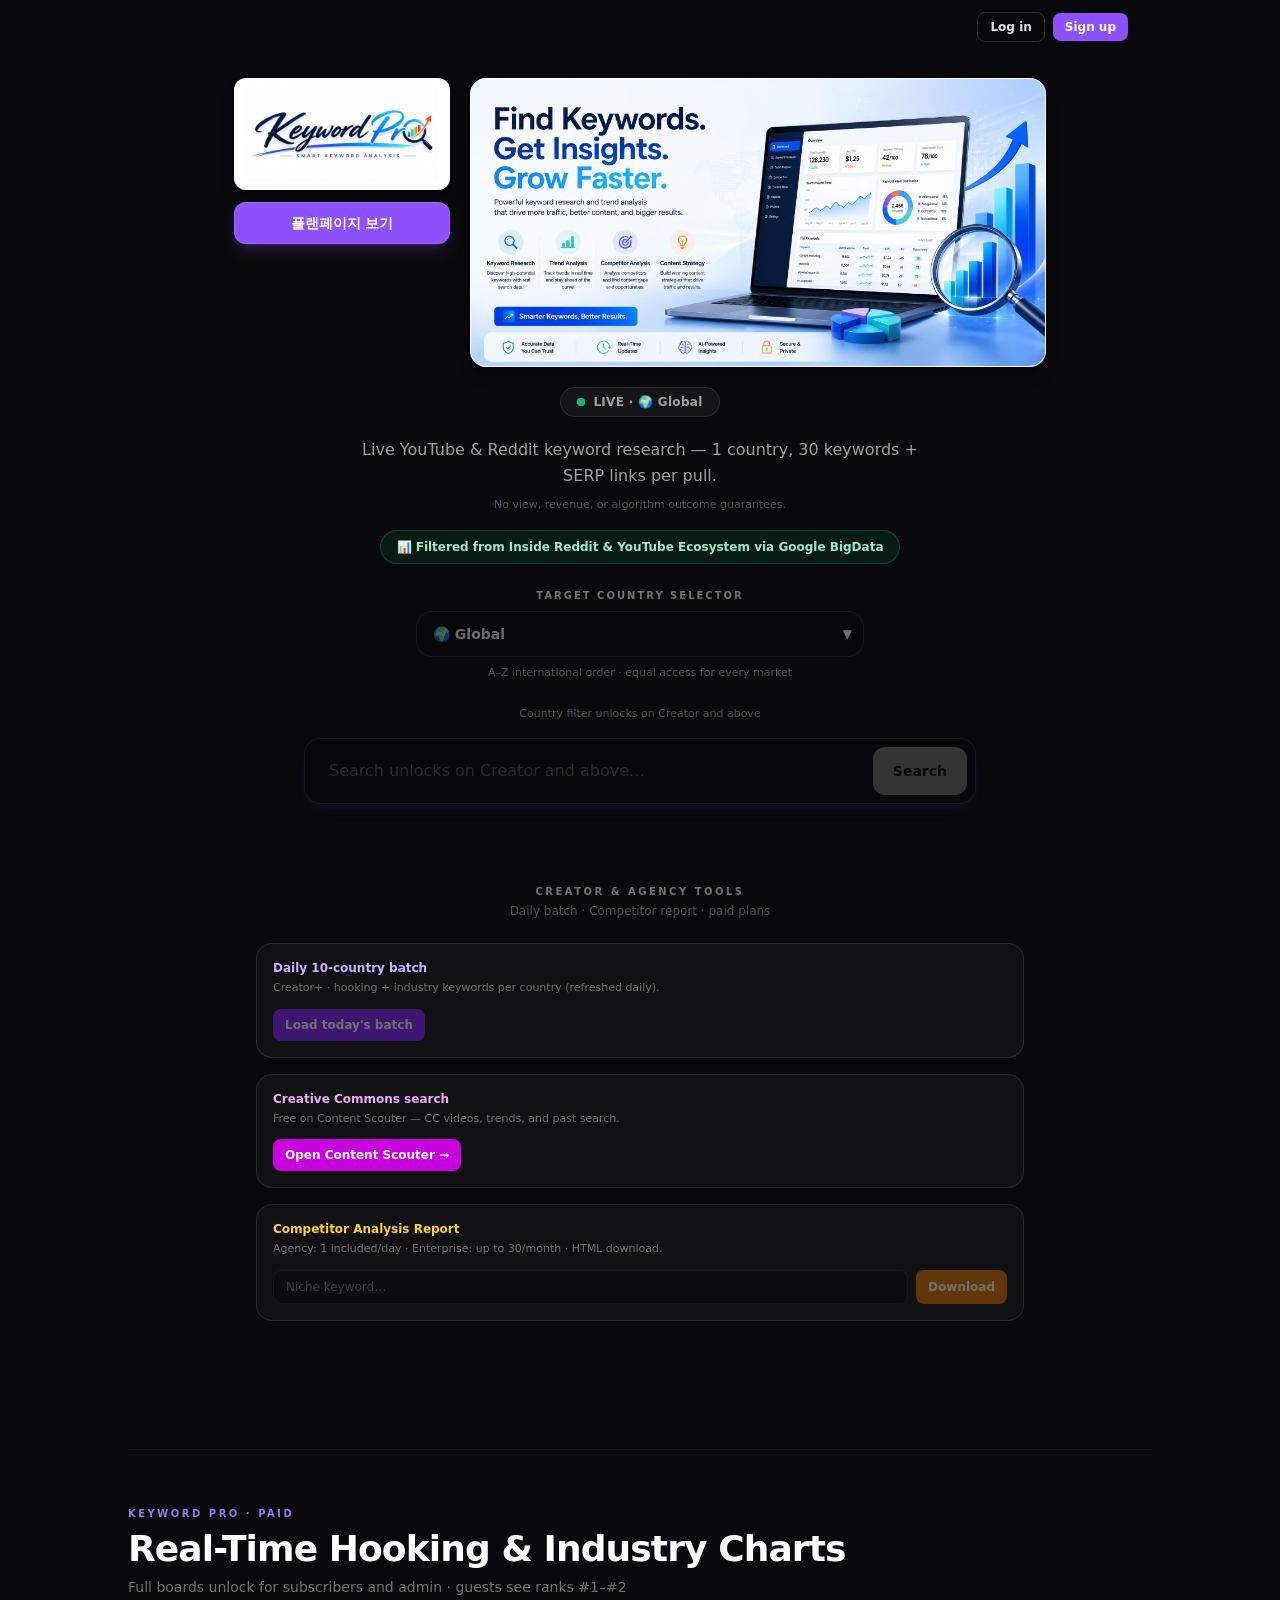
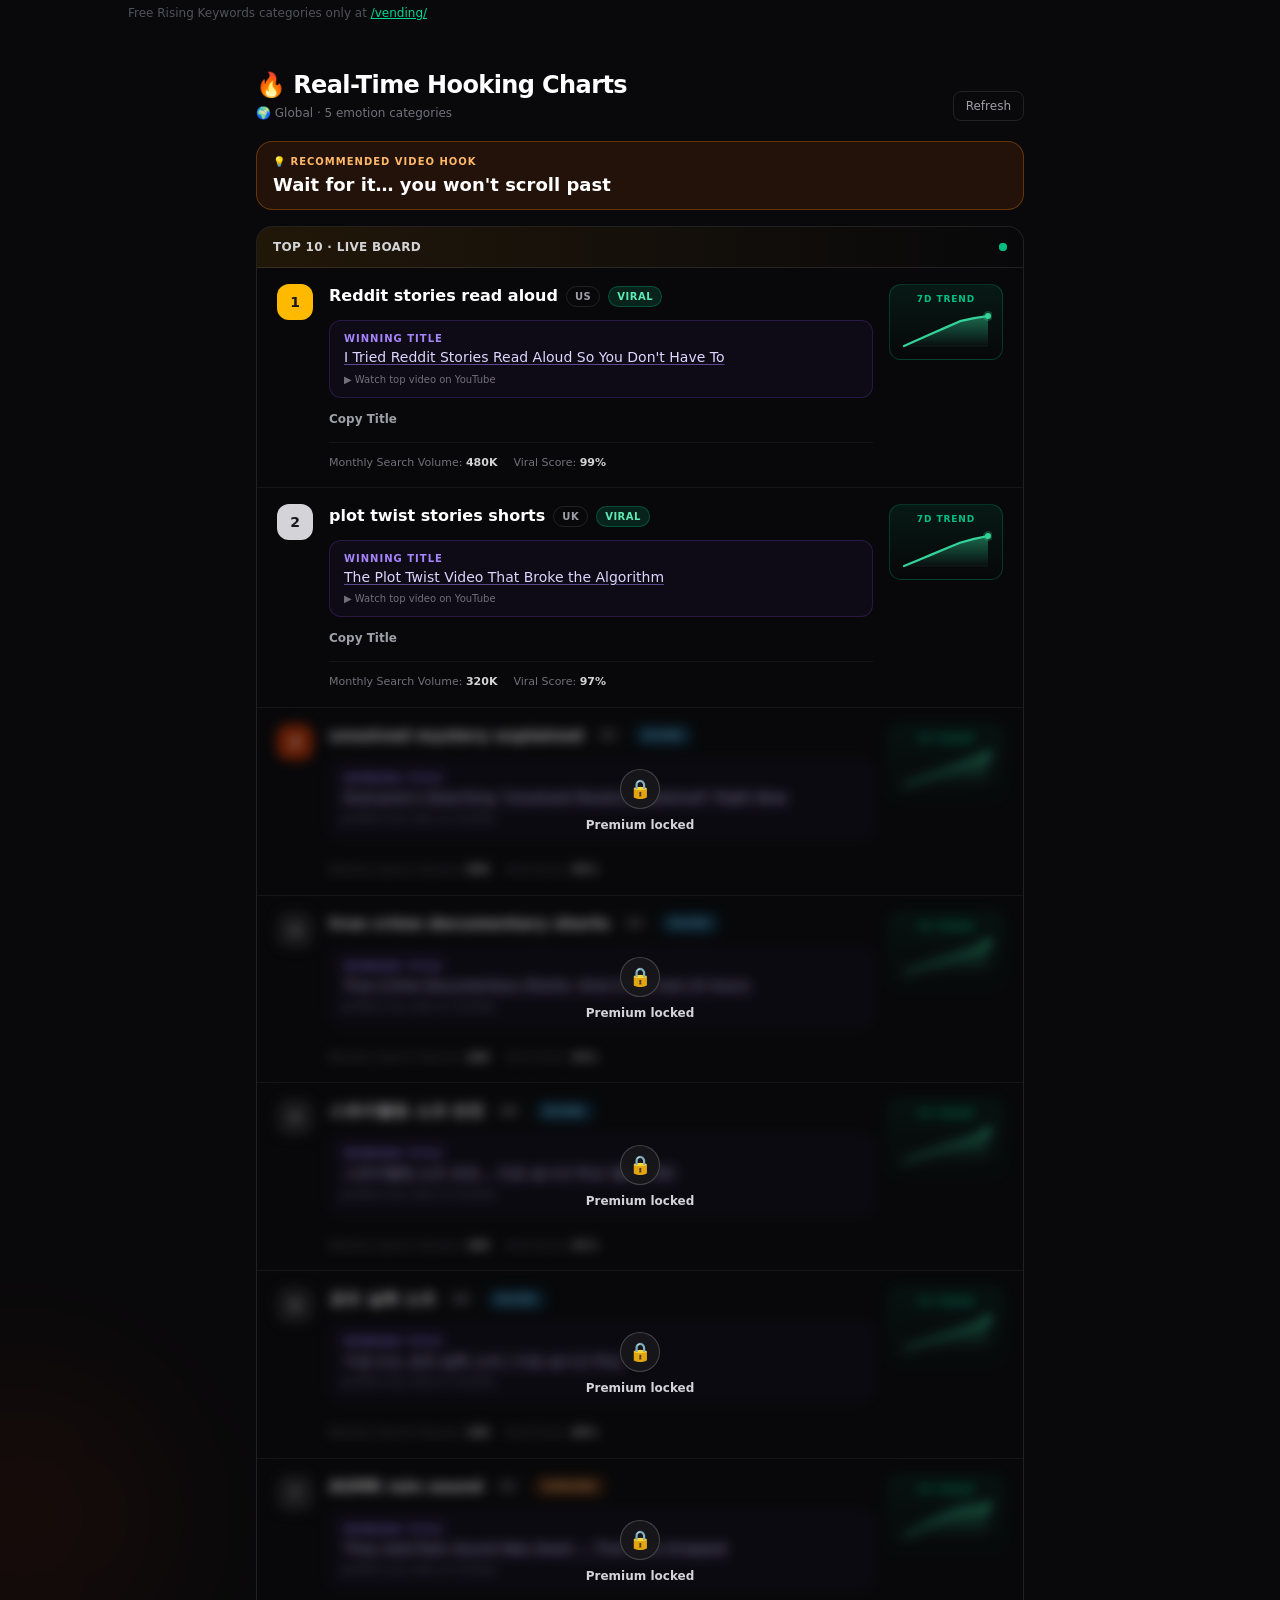
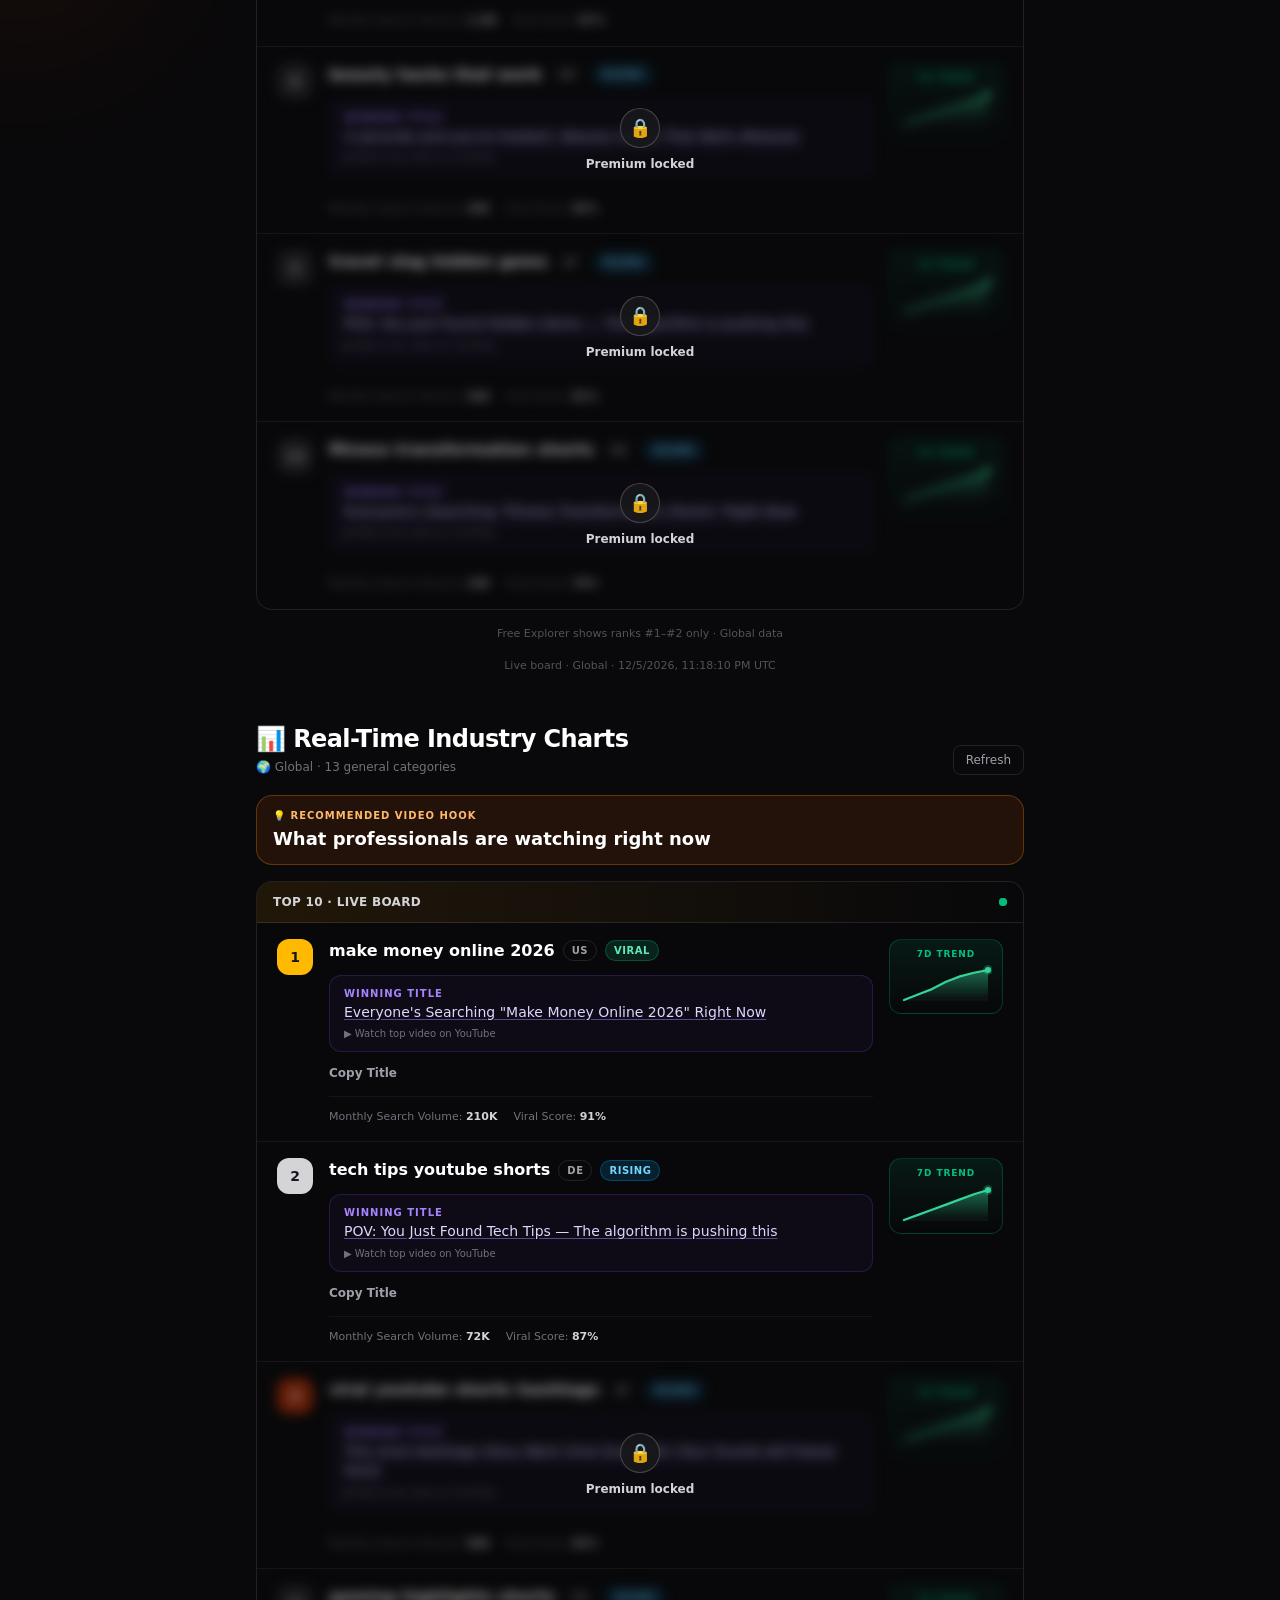
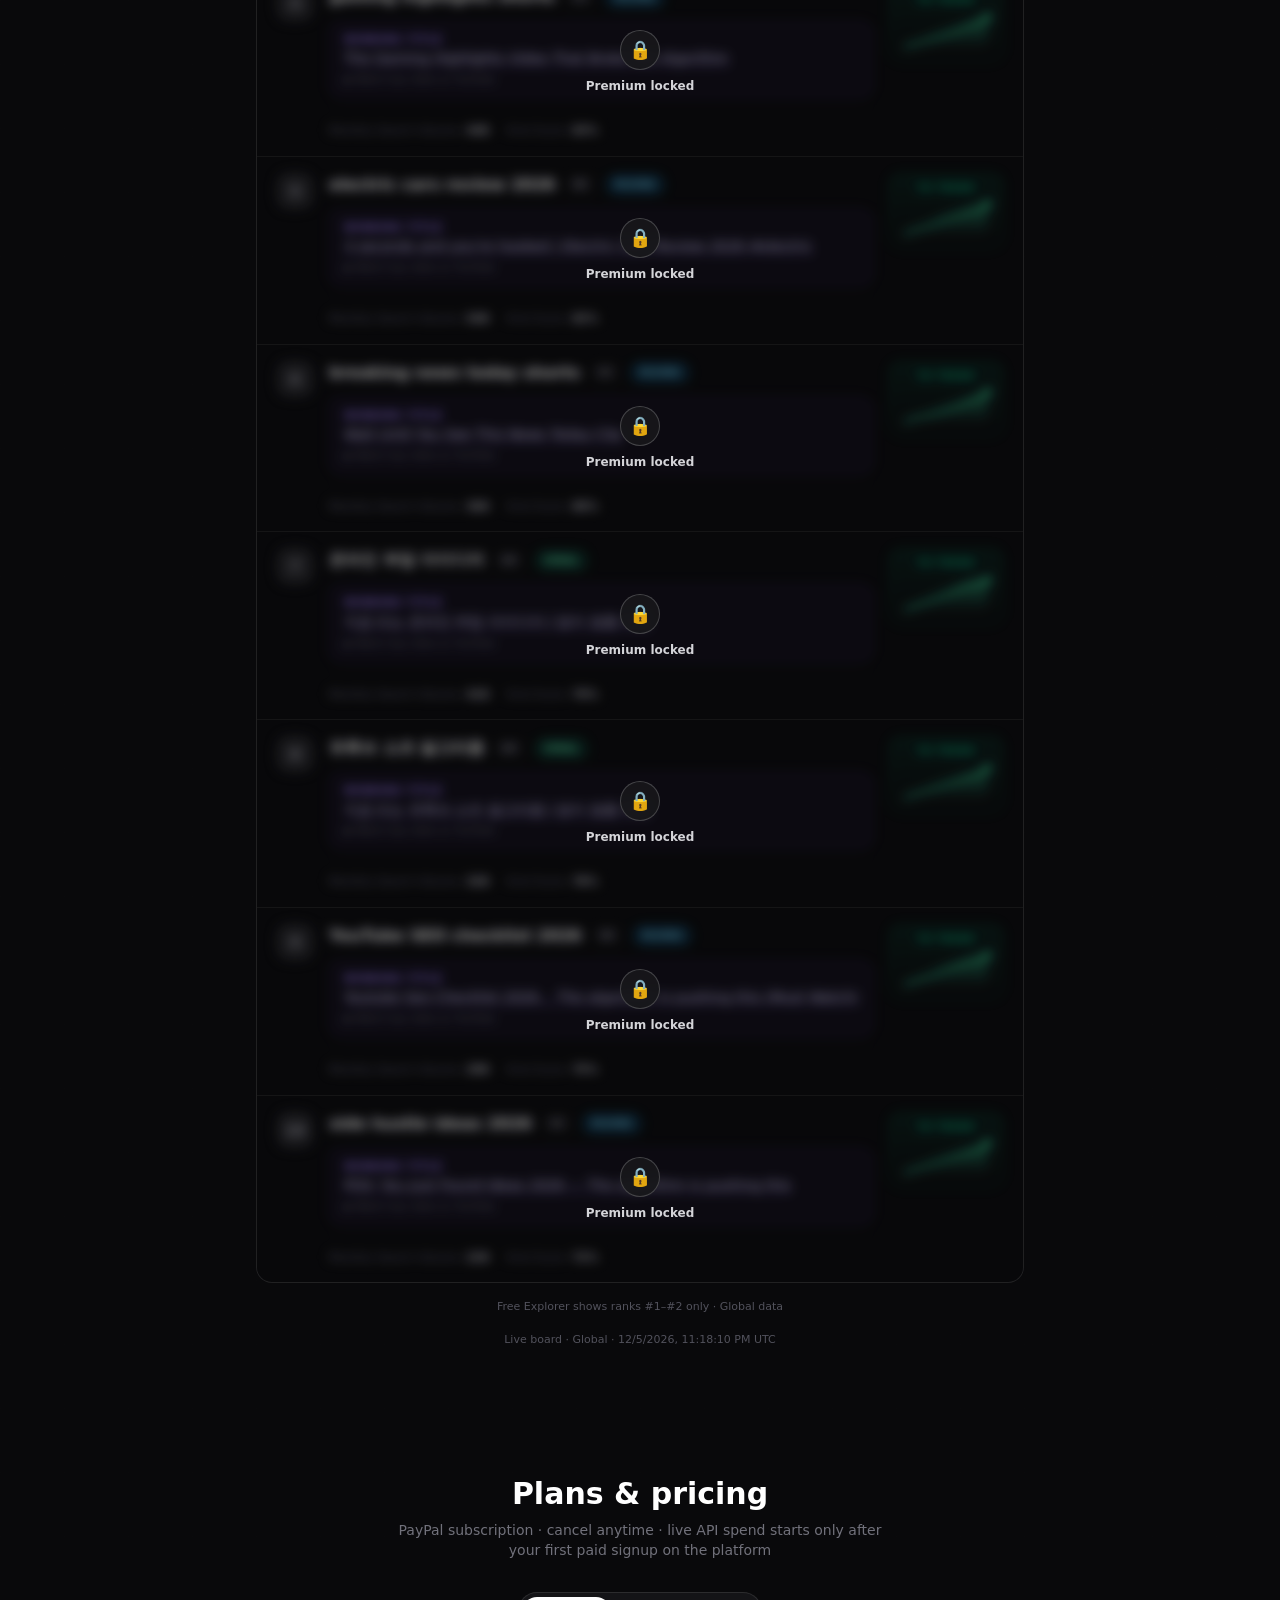
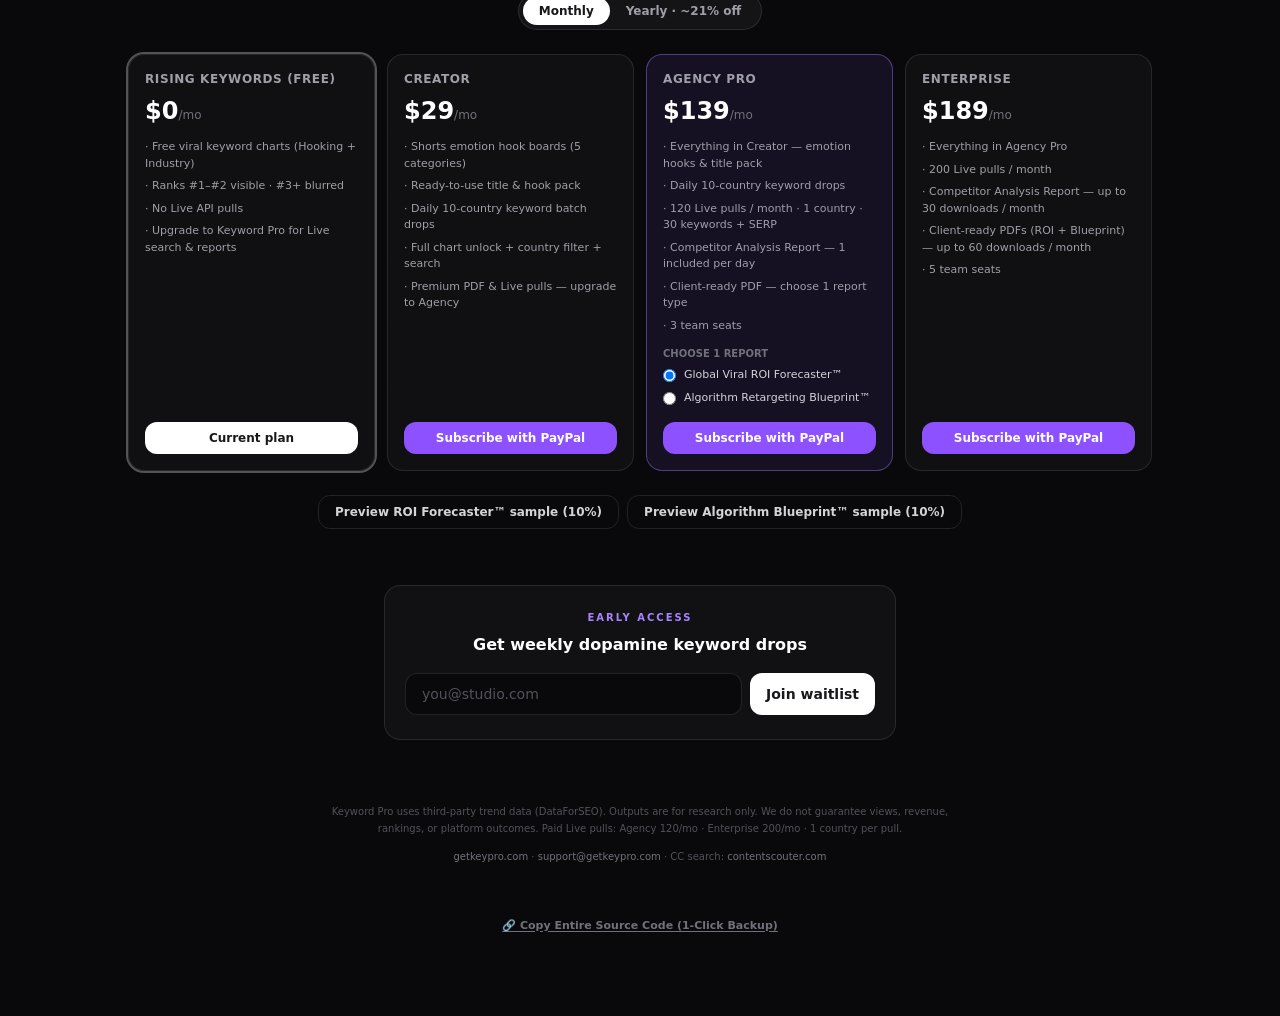
==== index.html @ 55e665b1 "Fix live deploy: logo+banner align and plans button (GitHub Pages is canonical)." ====
<!DOCTYPE html><!--7xa04oP6dF9EaiOJlrS0X--><html lang="en"><head><meta charSet="utf-8"/><meta name="viewport" content="width=device-width, initial-scale=1"/><link rel="preload" as="image" href="/keyword-pro-logo.png"/><link rel="preload" as="image" href="/keyword-pro-hero-banner.png"/><link rel="stylesheet" href="/nxt/static/css/93311a00134988da.css" data-precedence="next"/><link rel="preload" as="script" fetchPriority="low" href="/nxt/static/chunks/webpack-eb7f32b19ab9679c.js"/><script src="/nxt/static/chunks/4bd1b696-c023c6e3521b1417.js" async=""></script><script src="/nxt/static/chunks/255-2aa030c9ba2867e3.js" async=""></script><script src="/nxt/static/chunks/main-app-51fb928cd2727f00.js" async=""></script><script src="/nxt/static/chunks/619-ba102abea3e3d0e4.js" async=""></script><script src="/nxt/static/chunks/239-17c63ab2a4f7ef9b.js" async=""></script><script src="/nxt/static/chunks/376-978318a47fc25c90.js" async=""></script><script src="/nxt/static/chunks/324-a6ce577727e5167f.js" async=""></script><script src="/nxt/static/chunks/850-97735de41576a1cd.js" async=""></script><script src="/nxt/static/chunks/app/page-bfc099d249cae2fd.js" async=""></script><title>Keyword Pro | Live YouTube &amp; Reddit Keyword Research</title><meta name="description" content="Live keyword pulls with SERP links, trend charts, and research reports. No view or revenue guarantees — honest data for creators."/><meta property="og:title" content="Keyword Pro"/><meta property="og:description" content="Live keyword pulls with SERP links, trend charts, and research reports. No view or revenue guarantees — honest data for creators."/><meta property="og:url" content="https://getkeypro.com/"/><meta property="og:site_name" content="Keyword Pro"/><meta name="twitter:card" content="summary"/><meta name="twitter:title" content="Keyword Pro"/><meta name="twitter:description" content="Live keyword pulls with SERP links, trend charts, and research reports. No view or revenue guarantees — honest data for creators."/><script src="/nxt/static/chunks/polyfills-42372ed130431b0a.js" noModule=""></script></head><body class="antialiased"><div hidden=""><!--$--><!--/$--></div><div class="relative min-h-screen overflow-hidden bg-[#09090b] text-zinc-100"><div class="pointer-events-none absolute inset-0" aria-hidden="true"><div class="absolute top-[-20%] left-1/2 -translate-x-1/2 h-[600px] w-[800px] rounded-full bg-violet-600/10 blur-[120px]"></div><div class="absolute bottom-[-10%] right-[-10%] h-[400px] w-[400px] rounded-full bg-fuchsia-600/8 blur-[100px]"></div><div class="absolute top-[40%] left-[-10%] h-[300px] w-[300px] rounded-full bg-orange-600/6 blur-[80px]"></div><div class="absolute inset-0 opacity-[0.03]" style="background-image:linear-gradient(rgba(255,255,255,.1) 1px, transparent 1px), linear-gradient(90deg, rgba(255,255,255,.1) 1px, transparent 1px);background-size:64px 64px"></div></div><nav class="relative z-10 flex flex-wrap items-center justify-end px-6 py-3 max-w-5xl mx-auto gap-2"><button type="button" class="rounded-lg border border-white/15 px-3 py-1.5 text-xs font-semibold text-zinc-200 hover:bg-white/5">Log in</button><button type="button" class="rounded-lg bg-violet-500 px-3 py-1.5 text-xs font-bold text-white hover:bg-violet-400">Sign up</button></nav><main class="relative z-10 flex flex-col items-center px-5 pb-20 pt-4 sm:pt-6"><header class="text-center mb-8 sm:mb-10 w-full max-w-4xl"><div class="mx-auto mb-5 flex w-full flex-col items-center justify-center gap-4 sm:flex-row sm:items-start sm:gap-5"><div class="flex w-full max-w-[280px] flex-col items-center gap-3 sm:w-auto sm:shrink-0"><img alt="Keyword Pro" width="320" height="96" decoding="async" data-nimg="1" class="h-20 sm:h-24 md:h-28 w-auto rounded-xl bg-white px-3 py-2 object-contain shadow-lg shadow-black/30" style="color:transparent" src="/keyword-pro-logo.png"/><a class="inline-flex w-full items-center justify-center rounded-xl border border-violet-400/50 bg-violet-500 px-4 py-2.5 text-sm font-bold text-white shadow-lg shadow-violet-500/20 hover:bg-violet-400 transition-colors" href="/plans/">플랜페이지 보기</a></div><div class="min-w-0 w-full max-w-xl overflow-hidden rounded-2xl border border-white/10 bg-white shadow-lg shadow-black/30"><img alt="Find Keywords. Get Insights. Grow Faster." width="960" height="480" decoding="async" data-nimg="1" class="h-auto w-full object-contain" style="color:transparent" src="/keyword-pro-hero-banner.png"/></div></div><div class="inline-flex items-center gap-2 rounded-full border border-white/10 bg-white/5 px-4 py-1.5 mb-5"><span class="relative flex h-2 w-2"><span class="absolute inline-flex h-full w-full animate-ping rounded-full bg-emerald-400 opacity-75"></span><span class="relative inline-flex h-2 w-2 rounded-full bg-emerald-500"></span></span><span class="text-xs font-semibold tracking-wide text-zinc-400">LIVE · <!-- -->🌍 Global</span></div><p class="text-sm sm:text-base text-zinc-400 max-w-xl mx-auto leading-relaxed mb-2">Live YouTube &amp; Reddit keyword research — 1 country, 30 keywords + SERP links per pull.</p><p class="text-[11px] text-zinc-600 max-w-lg mx-auto mb-4">No view, revenue, or algorithm outcome guarantees.</p><div class="inline-flex max-w-2xl mx-auto items-center justify-center rounded-full border border-emerald-500/30 bg-emerald-500/10 px-4 py-2 mb-6"><p class="text-[11px] sm:text-xs font-semibold text-emerald-200/95 text-center leading-snug">📊 Filtered from Inside Reddit &amp; YouTube Ecosystem via Google BigData</p></div><div class="mb-6 w-full flex justify-center"><div class="w-full max-w-md mx-auto"><label for="target-country" class="block text-[10px] font-bold uppercase tracking-[0.2em] text-zinc-500 mb-2 text-center">Target Country Selector</label><div class="relative"><select id="target-country" disabled="" class="w-full appearance-none rounded-2xl border border-white/15 bg-zinc-950/90 px-4 py-3 pr-10 text-sm font-semibold text-white outline-none focus:border-violet-400/40 disabled:opacity-40 disabled:cursor-not-allowed"><option value="GLOBAL" selected="">🌍 Global</option><option value="AR">🇦🇷<!-- --> <!-- -->Argentina<!-- --> (<!-- -->AR<!-- -->)</option><option value="AU">🇦🇺<!-- --> <!-- -->Australia<!-- --> (<!-- -->AU<!-- -->)</option><option value="AT">🇦🇹<!-- --> <!-- -->Austria<!-- --> (<!-- -->AT<!-- -->)</option><option value="BH">🇧🇭<!-- --> <!-- -->Bahrain<!-- --> (<!-- -->BH<!-- -->)</option><option value="BD">🇧🇩<!-- --> <!-- -->Bangladesh<!-- --> (<!-- -->BD<!-- -->)</option><option value="BE">🇧🇪<!-- --> <!-- -->Belgium<!-- --> (<!-- -->BE<!-- -->)</option><option value="BR">🇧🇷<!-- --> <!-- -->Brazil<!-- --> (<!-- -->BR<!-- -->)</option><option value="BG">🇧🇬<!-- --> <!-- -->Bulgaria<!-- --> (<!-- -->BG<!-- -->)</option><option value="CA">🇨🇦<!-- --> <!-- -->Canada<!-- --> (<!-- -->CA<!-- -->)</option><option value="CL">🇨🇱<!-- --> <!-- -->Chile<!-- --> (<!-- -->CL<!-- -->)</option><option value="CN">🇨🇳<!-- --> <!-- -->China<!-- --> (<!-- -->CN<!-- -->)</option><option value="CO">🇨🇴<!-- --> <!-- -->Colombia<!-- --> (<!-- -->CO<!-- -->)</option><option value="HR">🇭🇷<!-- --> <!-- -->Croatia<!-- --> (<!-- -->HR<!-- -->)</option><option value="CZ">🇨🇿<!-- --> <!-- -->Czechia<!-- --> (<!-- -->CZ<!-- -->)</option><option value="DK">🇩🇰<!-- --> <!-- -->Denmark<!-- --> (<!-- -->DK<!-- -->)</option><option value="EC">🇪🇨<!-- --> <!-- -->Ecuador<!-- --> (<!-- -->EC<!-- -->)</option><option value="EG">🇪🇬<!-- --> <!-- -->Egypt<!-- --> (<!-- -->EG<!-- -->)</option><option value="FI">🇫🇮<!-- --> <!-- -->Finland<!-- --> (<!-- -->FI<!-- -->)</option><option value="FR">🇫🇷<!-- --> <!-- -->France<!-- --> (<!-- -->FR<!-- -->)</option><option value="DE">🇩🇪<!-- --> <!-- -->Germany<!-- --> (<!-- -->DE<!-- -->)</option><option value="GH">🇬🇭<!-- --> <!-- -->Ghana<!-- --> (<!-- -->GH<!-- -->)</option><option value="GR">🇬🇷<!-- --> <!-- -->Greece<!-- --> (<!-- -->GR<!-- -->)</option><option value="HK">🇭🇰<!-- --> <!-- -->Hong Kong<!-- --> (<!-- -->HK<!-- -->)</option><option value="HU">🇭🇺<!-- --> <!-- -->Hungary<!-- --> (<!-- -->HU<!-- -->)</option><option value="IN">🇮🇳<!-- --> <!-- -->India<!-- --> (<!-- -->IN<!-- -->)</option><option value="ID">🇮🇩<!-- --> <!-- -->Indonesia<!-- --> (<!-- -->ID<!-- -->)</option><option value="IE">🇮🇪<!-- --> <!-- -->Ireland<!-- --> (<!-- -->IE<!-- -->)</option><option value="IL">🇮🇱<!-- --> <!-- -->Israel<!-- --> (<!-- -->IL<!-- -->)</option><option value="IT">🇮🇹<!-- --> <!-- -->Italy<!-- --> (<!-- -->IT<!-- -->)</option><option value="JP">🇯🇵<!-- --> <!-- -->Japan<!-- --> (<!-- -->JP<!-- -->)</option><option value="JO">🇯🇴<!-- --> <!-- -->Jordan<!-- --> (<!-- -->JO<!-- -->)</option><option value="KZ">🇰🇿<!-- --> <!-- -->Kazakhstan<!-- --> (<!-- -->KZ<!-- -->)</option><option value="KE">🇰🇪<!-- --> <!-- -->Kenya<!-- --> (<!-- -->KE<!-- -->)</option><option value="KR">🇰🇷<!-- --> <!-- -->Korea<!-- --> (<!-- -->KR<!-- -->)</option><option value="KW">🇰🇼<!-- --> <!-- -->Kuwait<!-- --> (<!-- -->KW<!-- -->)</option><option value="MY">🇲🇾<!-- --> <!-- -->Malaysia<!-- --> (<!-- -->MY<!-- -->)</option><option value="MX">🇲🇽<!-- --> <!-- -->Mexico<!-- --> (<!-- -->MX<!-- -->)</option><option value="MA">🇲🇦<!-- --> <!-- -->Morocco<!-- --> (<!-- -->MA<!-- -->)</option><option value="NP">🇳🇵<!-- --> <!-- -->Nepal<!-- --> (<!-- -->NP<!-- -->)</option><option value="NL">🇳🇱<!-- --> <!-- -->Netherlands<!-- --> (<!-- -->NL<!-- -->)</option><option value="NZ">🇳🇿<!-- --> <!-- -->New Zealand<!-- --> (<!-- -->NZ<!-- -->)</option><option value="NG">🇳🇬<!-- --> <!-- -->Nigeria<!-- --> (<!-- -->NG<!-- -->)</option><option value="NO">🇳🇴<!-- --> <!-- -->Norway<!-- --> (<!-- -->NO<!-- -->)</option><option value="OM">🇴🇲<!-- --> <!-- -->Oman<!-- --> (<!-- -->OM<!-- -->)</option><option value="PK">🇵🇰<!-- --> <!-- -->Pakistan<!-- --> (<!-- -->PK<!-- -->)</option><option value="PE">🇵🇪<!-- --> <!-- -->Peru<!-- --> (<!-- -->PE<!-- -->)</option><option value="PH">🇵🇭<!-- --> <!-- -->Philippines<!-- --> (<!-- -->PH<!-- -->)</option><option value="PL">🇵🇱<!-- --> <!-- -->Poland<!-- --> (<!-- -->PL<!-- -->)</option><option value="PT">🇵🇹<!-- --> <!-- -->Portugal<!-- --> (<!-- -->PT<!-- -->)</option><option value="QA">🇶🇦<!-- --> <!-- -->Qatar<!-- --> (<!-- -->QA<!-- -->)</option><option value="RO">🇷🇴<!-- --> <!-- -->Romania<!-- --> (<!-- -->RO<!-- -->)</option><option value="RU">🇷🇺<!-- --> <!-- -->Russia<!-- --> (<!-- -->RU<!-- -->)</option><option value="SA">🇸🇦<!-- --> <!-- -->Saudi Arabia<!-- --> (<!-- -->SA<!-- -->)</option><option value="RS">🇷🇸<!-- --> <!-- -->Serbia<!-- --> (<!-- -->RS<!-- -->)</option><option value="SG">🇸🇬<!-- --> <!-- -->Singapore<!-- --> (<!-- -->SG<!-- -->)</option><option value="SK">🇸🇰<!-- --> <!-- -->Slovakia<!-- --> (<!-- -->SK<!-- -->)</option><option value="ZA">🇿🇦<!-- --> <!-- -->South Africa<!-- --> (<!-- -->ZA<!-- -->)</option><option value="ES">🇪🇸<!-- --> <!-- -->Spain<!-- --> (<!-- -->ES<!-- -->)</option><option value="LK">🇱🇰<!-- --> <!-- -->Sri Lanka<!-- --> (<!-- -->LK<!-- -->)</option><option value="SE">🇸🇪<!-- --> <!-- -->Sweden<!-- --> (<!-- -->SE<!-- -->)</option><option value="CH">🇨🇭<!-- --> <!-- -->Switzerland<!-- --> (<!-- -->CH<!-- -->)</option><option value="TW">🇹🇼<!-- --> <!-- -->Taiwan<!-- --> (<!-- -->TW<!-- -->)</option><option value="TH">🇹🇭<!-- --> <!-- -->Thailand<!-- --> (<!-- -->TH<!-- -->)</option><option value="TN">🇹🇳<!-- --> <!-- -->Tunisia<!-- --> (<!-- -->TN<!-- -->)</option><option value="TR">🇹🇷<!-- --> <!-- -->Turkey<!-- --> (<!-- -->TR<!-- -->)</option><option value="UA">🇺🇦<!-- --> <!-- -->Ukraine<!-- --> (<!-- -->UA<!-- -->)</option><option value="AE">🇦🇪<!-- --> <!-- -->United Arab Emirates<!-- --> (<!-- -->AE<!-- -->)</option><option value="UK">🇬🇧<!-- --> <!-- -->United Kingdom<!-- --> (<!-- -->UK<!-- -->)</option><option value="US">🇺🇸<!-- --> <!-- -->United States<!-- --> (<!-- -->US<!-- -->)</option><option value="UZ">🇺🇿<!-- --> <!-- -->Uzbekistan<!-- --> (<!-- -->UZ<!-- -->)</option><option value="VE">🇻🇪<!-- --> <!-- -->Venezuela<!-- --> (<!-- -->VE<!-- -->)</option><option value="VN">🇻🇳<!-- --> <!-- -->Vietnam<!-- --> (<!-- -->VN<!-- -->)</option></select><span class="pointer-events-none absolute right-3 top-1/2 -translate-y-1/2 text-zinc-500 text-xs" aria-hidden="true">▼</span></div><p class="mt-2 text-[11px] text-zinc-600 text-center">A–Z international order · equal access for every market</p></div></div><p class="text-[11px] text-zinc-600 mb-4">Country filter unlocks on Creator and above</p><form class="w-full max-w-2xl mx-auto"><div class="flex items-stretch gap-2 rounded-2xl border border-white/15 bg-zinc-950/80 p-2 shadow-lg shadow-violet-500/10 focus-within:border-violet-400/40 transition-colors opacity-45"><input type="search" placeholder="Search unlocks on Creator and above…" class="flex-1 min-w-0 rounded-xl bg-transparent px-4 py-3 text-sm sm:text-base text-white placeholder:text-zinc-600 outline-none" disabled="" value=""/><button type="submit" disabled="" class="shrink-0 rounded-xl bg-white px-5 py-3 text-sm font-black text-zinc-900 hover:bg-zinc-200 disabled:opacity-40 transition-colors">Search</button></div></form></header><section class="w-full max-w-3xl mx-auto mt-10 animate-fade-in"><div class="text-center mb-6"><p class="text-[10px] font-bold uppercase tracking-[0.25em] text-zinc-500 mb-1">Creator &amp; Agency tools</p><p class="text-xs text-zinc-600">Daily batch · Competitor report · paid plans</p></div><div class="grid gap-4 sm:grid-cols-1"><div class="rounded-2xl border border-white/10 bg-zinc-900/50 p-4"><p class="text-xs font-bold text-violet-300 mb-1">Daily 10-country batch</p><p class="text-[11px] text-zinc-500 mb-3">Creator+ · hooking + industry keywords per country (refreshed daily).</p><button type="button" disabled="" class="rounded-lg bg-violet-600 px-3 py-2 text-xs font-bold text-white disabled:opacity-40">Load today&#x27;s batch</button></div><div class="rounded-2xl border border-white/10 bg-zinc-900/50 p-4"><p class="text-xs font-bold text-fuchsia-300 mb-1">Creative Commons search</p><p class="text-[11px] text-zinc-500 mb-3">Free on Content Scouter — CC videos, trends, and past search.</p><a href="https://contentscouter.com" target="_blank" rel="noopener noreferrer" class="inline-flex rounded-lg bg-fuchsia-600 px-3 py-2 text-xs font-bold text-white hover:bg-fuchsia-500 transition-colors">Open Content Scouter →</a></div><div class="rounded-2xl border border-white/10 bg-zinc-900/50 p-4"><p class="text-xs font-bold text-amber-300 mb-1">Competitor Analysis Report</p><p class="text-[11px] text-zinc-500 mb-3">Agency: 1 included/day · Enterprise: up to 30/month · HTML download.</p><div class="flex gap-2"><input type="text" placeholder="Niche keyword…" disabled="" class="flex-1 rounded-lg border border-white/10 bg-zinc-950/80 px-3 py-2 text-xs text-white outline-none disabled:opacity-40" value=""/><button type="button" disabled="" class="rounded-lg bg-amber-600 px-3 py-2 text-xs font-bold text-white disabled:opacity-40">Download</button></div></div></div></section><section class="w-full max-w-5xl mx-auto mt-24 sm:mt-32 pt-10 sm:pt-14 border-t border-white/5 space-y-12 animate-fade-in"><header class="text-left"><p class="text-[10px] font-bold uppercase tracking-[0.25em] text-violet-400/90 mb-2">Keyword Pro · Paid</p><h2 class="text-2xl sm:text-3xl lg:text-4xl font-black tracking-tight text-white">Real-Time Hooking &amp; Industry Charts</h2><p class="mt-2 text-sm text-zinc-500 max-w-xl">Full boards unlock for subscribers and admin · guests see ranks #1–#2</p><p class="mt-2 text-xs text-zinc-600">Free Rising Keywords categories only at<!-- --> <a class="text-emerald-400 underline" href="/vending/">/vending/</a></p></header><section class="w-full max-w-3xl mx-auto animate-fade-in"><div class="flex items-end justify-between gap-4 mb-5"><div><h2 class="text-xl sm:text-2xl font-black text-white tracking-tight">🔥 Real-Time Hooking Charts</h2><p class="text-xs text-zinc-500 mt-1">🌍 Global · 5 emotion categories</p></div><button type="button" class="shrink-0 text-xs text-zinc-400 hover:text-white px-3 py-1.5 rounded-lg border border-white/10 hover:border-white/20 disabled:opacity-40 transition-colors">Refresh</button></div><div class="rounded-2xl bg-orange-500/10 border border-orange-400/30 px-4 py-3 mb-4"><p class="text-[10px] font-bold uppercase tracking-widest text-orange-300 mb-1">💡 Recommended Video Hook</p><p class="text-base sm:text-lg font-bold text-white leading-snug">Wait for it… you won&#x27;t scroll past</p></div><div class="rounded-2xl border border-white/10 bg-zinc-950/60 overflow-hidden"><div class="px-4 py-3 border-b border-white/10 flex items-center justify-between bg-gradient-to-r from-amber-500/10 to-transparent"><p class="text-xs font-bold text-zinc-300 tracking-wide">TOP <!-- -->10<!-- --> · LIVE BOARD</p><span class="relative flex h-2 w-2"><span class="absolute inline-flex h-full w-full animate-ping rounded-full bg-emerald-400 opacity-75"></span><span class="relative inline-flex h-2 w-2 rounded-full bg-emerald-500"></span></span></div><div class="divide-y divide-white/5"><article class="relative px-4 sm:px-5 py-4 hover:bg-white/[0.03] transition-colors overflow-hidden"><div class="flex items-start gap-3 sm:gap-4 transition-[filter] "><span class="flex h-9 w-9 shrink-0 items-center justify-center rounded-xl text-sm font-black bg-amber-400 text-zinc-900">1</span><div class="flex-1 min-w-0"><div class="flex flex-wrap items-center gap-2 mb-3"><h3 class="font-bold text-white text-sm sm:text-base">Reddit stories read aloud</h3><span class="text-[10px] font-bold uppercase tracking-wider px-2 py-0.5 rounded-full border border-white/10 text-zinc-400">US</span><span class="text-[10px] font-bold uppercase tracking-wider px-2 py-0.5 rounded-full border bg-emerald-500/15 text-emerald-300 border-emerald-500/30">Viral</span></div><div class="rounded-xl bg-violet-500/5 border border-violet-500/20 px-3.5 py-2.5 mb-2"><p class="text-[10px] font-bold uppercase tracking-widest text-violet-400 mb-0.5">Winning Title</p><a href="https://www.youtube.com/results?search_query=Reddit%20stories%20read%20aloud" target="_blank" rel="noopener noreferrer" class="text-sm font-medium text-violet-200 hover:text-white underline underline-offset-2 decoration-violet-400/50 leading-snug block">I Tried Reddit Stories Read Aloud So You Don&#x27;t Have To</a><p class="mt-1 text-[10px] text-zinc-500">▶ Watch top video on YouTube</p></div><button type="button" class="text-xs font-semibold text-zinc-400 hover:text-violet-300 transition-colors">Copy Title</button><div class="mt-3 flex flex-wrap items-center gap-x-4 gap-y-1 border-t border-white/5 pt-3 text-[11px] text-zinc-500"><span>Monthly Search Volume:<!-- --> <span class="font-semibold text-zinc-300">480K</span></span><span>Viral Score:<!-- --> <span class="font-semibold text-zinc-300">99<!-- -->%</span></span></div></div><div class="shrink-0 rounded-xl border border-emerald-500/25 bg-gradient-to-b from-emerald-500/10 to-transparent px-2.5 py-2 " title="7d trend"><p class="text-[9px] font-bold uppercase tracking-widest text-emerald-400/90 mb-1 text-center">7d trend</p><svg width="92" height="40" viewBox="0 0 92 40" class="block mx-auto" aria-hidden="true"><defs><linearGradient id="_R_q6a8ravb_" x1="0" y1="0" x2="0" y2="1"><stop offset="0%" stop-color="#34d399" stop-opacity="0.45"></stop><stop offset="100%" stop-color="#34d399" stop-opacity="0.02"></stop></linearGradient></defs><line x1="4" y1="35" x2="88" y2="35" stroke="rgba(255,255,255,0.06)" stroke-width="1"></line><path d="M4.00 35.00 L18.00 28.79 L32.00 22.59 L46.00 16.38 L60.00 10.17 L74.00 7.07 L88.00 5.00 L88.00 35.00 L4.00 35.00 Z" fill="url(#_R_q6a8ravb_)"></path><path d="M4.00 35.00 L18.00 28.79 L32.00 22.59 L46.00 16.38 L60.00 10.17 L74.00 7.07 L88.00 5.00" fill="none" stroke="#34d399" stroke-width="2.25" stroke-linecap="round" stroke-linejoin="round"></path><circle cx="88" cy="5" r="3" fill="#34d399"></circle><circle cx="88" cy="5" r="5" fill="#34d399" fill-opacity="0.25"></circle></svg></div></div></article><article class="relative px-4 sm:px-5 py-4 hover:bg-white/[0.03] transition-colors overflow-hidden"><div class="flex items-start gap-3 sm:gap-4 transition-[filter] "><span class="flex h-9 w-9 shrink-0 items-center justify-center rounded-xl text-sm font-black bg-zinc-300 text-zinc-900">2</span><div class="flex-1 min-w-0"><div class="flex flex-wrap items-center gap-2 mb-3"><h3 class="font-bold text-white text-sm sm:text-base">plot twist stories shorts</h3><span class="text-[10px] font-bold uppercase tracking-wider px-2 py-0.5 rounded-full border border-white/10 text-zinc-400">UK</span><span class="text-[10px] font-bold uppercase tracking-wider px-2 py-0.5 rounded-full border bg-emerald-500/15 text-emerald-300 border-emerald-500/30">Viral</span></div><div class="rounded-xl bg-violet-500/5 border border-violet-500/20 px-3.5 py-2.5 mb-2"><p class="text-[10px] font-bold uppercase tracking-widest text-violet-400 mb-0.5">Winning Title</p><a href="https://www.youtube.com/results?search_query=plot%20twist%20stories%20shorts" target="_blank" rel="noopener noreferrer" class="text-sm font-medium text-violet-200 hover:text-white underline underline-offset-2 decoration-violet-400/50 leading-snug block">The Plot Twist Video That Broke the Algorithm</a><p class="mt-1 text-[10px] text-zinc-500">▶ Watch top video on YouTube</p></div><button type="button" class="text-xs font-semibold text-zinc-400 hover:text-violet-300 transition-colors">Copy Title</button><div class="mt-3 flex flex-wrap items-center gap-x-4 gap-y-1 border-t border-white/5 pt-3 text-[11px] text-zinc-500"><span>Monthly Search Volume:<!-- --> <span class="font-semibold text-zinc-300">320K</span></span><span>Viral Score:<!-- --> <span class="font-semibold text-zinc-300">97<!-- -->%</span></span></div></div><div class="shrink-0 rounded-xl border border-emerald-500/25 bg-gradient-to-b from-emerald-500/10 to-transparent px-2.5 py-2 " title="7d trend"><p class="text-[9px] font-bold uppercase tracking-widest text-emerald-400/90 mb-1 text-center">7d trend</p><svg width="92" height="40" viewBox="0 0 92 40" class="block mx-auto" aria-hidden="true"><defs><linearGradient id="_R_qaa8ravb_" x1="0" y1="0" x2="0" y2="1"><stop offset="0%" stop-color="#34d399" stop-opacity="0.45"></stop><stop offset="100%" stop-color="#34d399" stop-opacity="0.02"></stop></linearGradient></defs><line x1="4" y1="35" x2="88" y2="35" stroke="rgba(255,255,255,0.06)" stroke-width="1"></line><path d="M4.00 35.00 L18.00 29.19 L32.00 23.39 L46.00 17.58 L60.00 11.77 L74.00 7.90 L88.00 5.00 L88.00 35.00 L4.00 35.00 Z" fill="url(#_R_qaa8ravb_)"></path><path d="M4.00 35.00 L18.00 29.19 L32.00 23.39 L46.00 17.58 L60.00 11.77 L74.00 7.90 L88.00 5.00" fill="none" stroke="#34d399" stroke-width="2.25" stroke-linecap="round" stroke-linejoin="round"></path><circle cx="88" cy="5" r="3" fill="#34d399"></circle><circle cx="88" cy="5" r="5" fill="#34d399" fill-opacity="0.25"></circle></svg></div></div></article><article class="relative px-4 sm:px-5 py-4 hover:bg-white/[0.03] transition-colors overflow-hidden"><div class="flex items-start gap-3 sm:gap-4 transition-[filter] blur-[6px] select-none pointer-events-none"><span class="flex h-9 w-9 shrink-0 items-center justify-center rounded-xl text-sm font-black bg-orange-700/80 text-white">3</span><div class="flex-1 min-w-0"><div class="flex flex-wrap items-center gap-2 mb-3"><h3 class="font-bold text-white text-sm sm:text-base">unsolved mystery explained</h3><span class="text-[10px] font-bold uppercase tracking-wider px-2 py-0.5 rounded-full border border-white/10 text-zinc-400">US</span><span class="text-[10px] font-bold uppercase tracking-wider px-2 py-0.5 rounded-full border bg-sky-500/15 text-sky-300 border-sky-500/30">Rising</span></div><div class="rounded-xl bg-violet-500/5 border border-violet-500/20 px-3.5 py-2.5 mb-2"><p class="text-[10px] font-bold uppercase tracking-widest text-violet-400 mb-0.5">Winning Title</p><a href="https://www.youtube.com/results?search_query=unsolved%20mystery%20explained" target="_blank" rel="noopener noreferrer" class="text-sm font-medium text-violet-200 hover:text-white underline underline-offset-2 decoration-violet-400/50 leading-snug block">Everyone&#x27;s Searching &quot;Unsolved Mystery Explained&quot; Right Now</a><p class="mt-1 text-[10px] text-zinc-500">▶ Watch top video on YouTube</p></div><div class="mt-3 flex flex-wrap items-center gap-x-4 gap-y-1 border-t border-white/5 pt-3 text-[11px] text-zinc-500"><span>Monthly Search Volume:<!-- --> <span class="font-semibold text-zinc-300">95K</span></span><span>Viral Score:<!-- --> <span class="font-semibold text-zinc-300">95<!-- -->%</span></span></div></div><div class="shrink-0 rounded-xl border border-emerald-500/25 bg-gradient-to-b from-emerald-500/10 to-transparent px-2.5 py-2 " title="7d trend"><p class="text-[9px] font-bold uppercase tracking-widest text-emerald-400/90 mb-1 text-center">7d trend</p><svg width="92" height="40" viewBox="0 0 92 40" class="block mx-auto" aria-hidden="true"><defs><linearGradient id="_R_qea8ravb_" x1="0" y1="0" x2="0" y2="1"><stop offset="0%" stop-color="#34d399" stop-opacity="0.45"></stop><stop offset="100%" stop-color="#34d399" stop-opacity="0.02"></stop></linearGradient></defs><line x1="4" y1="35" x2="88" y2="35" stroke="rgba(255,255,255,0.06)" stroke-width="1"></line><path d="M4.00 35.00 L18.00 30.59 L32.00 25.29 L46.00 20.00 L60.00 14.71 L74.00 9.41 L88.00 5.00 L88.00 35.00 L4.00 35.00 Z" fill="url(#_R_qea8ravb_)"></path><path d="M4.00 35.00 L18.00 30.59 L32.00 25.29 L46.00 20.00 L60.00 14.71 L74.00 9.41 L88.00 5.00" fill="none" stroke="#34d399" stroke-width="2.25" stroke-linecap="round" stroke-linejoin="round"></path><circle cx="88" cy="5" r="3" fill="#34d399"></circle><circle cx="88" cy="5" r="5" fill="#34d399" fill-opacity="0.25"></circle></svg></div></div><div class="absolute inset-0 flex flex-col items-center justify-center bg-zinc-950/40"><span class="flex h-10 w-10 items-center justify-center rounded-full border border-white/20 bg-zinc-900/90 text-lg" aria-hidden="true">🔒</span><p class="mt-2 text-xs font-semibold text-zinc-300">Premium locked</p></div></article><article class="relative px-4 sm:px-5 py-4 hover:bg-white/[0.03] transition-colors overflow-hidden"><div class="flex items-start gap-3 sm:gap-4 transition-[filter] blur-[6px] select-none pointer-events-none"><span class="flex h-9 w-9 shrink-0 items-center justify-center rounded-xl text-sm font-black bg-zinc-800 text-zinc-400">4</span><div class="flex-1 min-w-0"><div class="flex flex-wrap items-center gap-2 mb-3"><h3 class="font-bold text-white text-sm sm:text-base">true crime documentary shorts</h3><span class="text-[10px] font-bold uppercase tracking-wider px-2 py-0.5 rounded-full border border-white/10 text-zinc-400">US</span><span class="text-[10px] font-bold uppercase tracking-wider px-2 py-0.5 rounded-full border bg-sky-500/15 text-sky-300 border-sky-500/30">Rising</span></div><div class="rounded-xl bg-violet-500/5 border border-violet-500/20 px-3.5 py-2.5 mb-2"><p class="text-[10px] font-bold uppercase tracking-widest text-violet-400 mb-0.5">Winning Title</p><a href="https://www.youtube.com/results?search_query=true%20crime%20documentary%20shorts" target="_blank" rel="noopener noreferrer" class="text-sm font-medium text-violet-200 hover:text-white underline underline-offset-2 decoration-violet-400/50 leading-snug block">True Crime Documentary Shorts: Viral in the last 24 hours</a><p class="mt-1 text-[10px] text-zinc-500">▶ Watch top video on YouTube</p></div><div class="mt-3 flex flex-wrap items-center gap-x-4 gap-y-1 border-t border-white/5 pt-3 text-[11px] text-zinc-500"><span>Monthly Search Volume:<!-- --> <span class="font-semibold text-zinc-300">28K</span></span><span>Viral Score:<!-- --> <span class="font-semibold text-zinc-300">93<!-- -->%</span></span></div></div><div class="shrink-0 rounded-xl border border-emerald-500/25 bg-gradient-to-b from-emerald-500/10 to-transparent px-2.5 py-2 " title="7d trend"><p class="text-[9px] font-bold uppercase tracking-widest text-emerald-400/90 mb-1 text-center">7d trend</p><svg width="92" height="40" viewBox="0 0 92 40" class="block mx-auto" aria-hidden="true"><defs><linearGradient id="_R_qia8ravb_" x1="0" y1="0" x2="0" y2="1"><stop offset="0%" stop-color="#34d399" stop-opacity="0.45"></stop><stop offset="100%" stop-color="#34d399" stop-opacity="0.02"></stop></linearGradient></defs><line x1="4" y1="35" x2="88" y2="35" stroke="rgba(255,255,255,0.06)" stroke-width="1"></line><path d="M4.00 35.00 L18.00 30.26 L32.00 25.53 L46.00 20.79 L60.00 16.05 L74.00 11.32 L88.00 5.00 L88.00 35.00 L4.00 35.00 Z" fill="url(#_R_qia8ravb_)"></path><path d="M4.00 35.00 L18.00 30.26 L32.00 25.53 L46.00 20.79 L60.00 16.05 L74.00 11.32 L88.00 5.00" fill="none" stroke="#34d399" stroke-width="2.25" stroke-linecap="round" stroke-linejoin="round"></path><circle cx="88" cy="5" r="3" fill="#34d399"></circle><circle cx="88" cy="5" r="5" fill="#34d399" fill-opacity="0.25"></circle></svg></div></div><div class="absolute inset-0 flex flex-col items-center justify-center bg-zinc-950/40"><span class="flex h-10 w-10 items-center justify-center rounded-full border border-white/20 bg-zinc-900/90 text-lg" aria-hidden="true">🔒</span><p class="mt-2 text-xs font-semibold text-zinc-300">Premium locked</p></div></article><article class="relative px-4 sm:px-5 py-4 hover:bg-white/[0.03] transition-colors overflow-hidden"><div class="flex items-start gap-3 sm:gap-4 transition-[filter] blur-[6px] select-none pointer-events-none"><span class="flex h-9 w-9 shrink-0 items-center justify-center rounded-xl text-sm font-black bg-zinc-800 text-zinc-400">5</span><div class="flex-1 min-w-0"><div class="flex flex-wrap items-center gap-2 mb-3"><h3 class="font-bold text-white text-sm sm:text-base">스토리텔링 쇼츠 반전</h3><span class="text-[10px] font-bold uppercase tracking-wider px-2 py-0.5 rounded-full border border-white/10 text-zinc-400">KR</span><span class="text-[10px] font-bold uppercase tracking-wider px-2 py-0.5 rounded-full border bg-sky-500/15 text-sky-300 border-sky-500/30">Rising</span></div><div class="rounded-xl bg-violet-500/5 border border-violet-500/20 px-3.5 py-2.5 mb-2"><p class="text-[10px] font-bold uppercase tracking-widest text-violet-400 mb-0.5">Winning Title</p><a href="https://www.youtube.com/results?search_query=%EC%8A%A4%ED%86%A0%EB%A6%AC%ED%85%94%EB%A7%81%20%EC%87%BC%EC%B8%A0%20%EB%B0%98%EC%A0%84" target="_blank" rel="noopener noreferrer" class="text-sm font-medium text-violet-200 hover:text-white underline underline-offset-2 decoration-violet-400/50 leading-snug block">스토리텔링 쇼츠 반전… 지금 실시간 떡상 (필수시청)</a><p class="mt-1 text-[10px] text-zinc-500">▶ Watch top video on YouTube</p></div><div class="mt-3 flex flex-wrap items-center gap-x-4 gap-y-1 border-t border-white/5 pt-3 text-[11px] text-zinc-500"><span>Monthly Search Volume:<!-- --> <span class="font-semibold text-zinc-300">18K</span></span><span>Viral Score:<!-- --> <span class="font-semibold text-zinc-300">91<!-- -->%</span></span></div></div><div class="shrink-0 rounded-xl border border-emerald-500/25 bg-gradient-to-b from-emerald-500/10 to-transparent px-2.5 py-2 " title="7d trend"><p class="text-[9px] font-bold uppercase tracking-widest text-emerald-400/90 mb-1 text-center">7d trend</p><svg width="92" height="40" viewBox="0 0 92 40" class="block mx-auto" aria-hidden="true"><defs><linearGradient id="_R_qma8ravb_" x1="0" y1="0" x2="0" y2="1"><stop offset="0%" stop-color="#34d399" stop-opacity="0.45"></stop><stop offset="100%" stop-color="#34d399" stop-opacity="0.02"></stop></linearGradient></defs><line x1="4" y1="35" x2="88" y2="35" stroke="rgba(255,255,255,0.06)" stroke-width="1"></line><path d="M4.00 35.00 L18.00 30.26 L32.00 25.53 L46.00 20.79 L60.00 16.05 L74.00 11.32 L88.00 5.00 L88.00 35.00 L4.00 35.00 Z" fill="url(#_R_qma8ravb_)"></path><path d="M4.00 35.00 L18.00 30.26 L32.00 25.53 L46.00 20.79 L60.00 16.05 L74.00 11.32 L88.00 5.00" fill="none" stroke="#34d399" stroke-width="2.25" stroke-linecap="round" stroke-linejoin="round"></path><circle cx="88" cy="5" r="3" fill="#34d399"></circle><circle cx="88" cy="5" r="5" fill="#34d399" fill-opacity="0.25"></circle></svg></div></div><div class="absolute inset-0 flex flex-col items-center justify-center bg-zinc-950/40"><span class="flex h-10 w-10 items-center justify-center rounded-full border border-white/20 bg-zinc-900/90 text-lg" aria-hidden="true">🔒</span><p class="mt-2 text-xs font-semibold text-zinc-300">Premium locked</p></div></article><article class="relative px-4 sm:px-5 py-4 hover:bg-white/[0.03] transition-colors overflow-hidden"><div class="flex items-start gap-3 sm:gap-4 transition-[filter] blur-[6px] select-none pointer-events-none"><span class="flex h-9 w-9 shrink-0 items-center justify-center rounded-xl text-sm font-black bg-zinc-800 text-zinc-400">6</span><div class="flex-1 min-w-0"><div class="flex flex-wrap items-center gap-2 mb-3"><h3 class="font-bold text-white text-sm sm:text-base">공포 실화 쇼츠</h3><span class="text-[10px] font-bold uppercase tracking-wider px-2 py-0.5 rounded-full border border-white/10 text-zinc-400">KR</span><span class="text-[10px] font-bold uppercase tracking-wider px-2 py-0.5 rounded-full border bg-sky-500/15 text-sky-300 border-sky-500/30">Rising</span></div><div class="rounded-xl bg-violet-500/5 border border-violet-500/20 px-3.5 py-2.5 mb-2"><p class="text-[10px] font-bold uppercase tracking-widest text-violet-400 mb-0.5">Winning Title</p><a href="https://www.youtube.com/results?search_query=%EA%B3%B5%ED%8F%AC%20%EC%8B%A4%ED%99%94%20%EC%87%BC%EC%B8%A0" target="_blank" rel="noopener noreferrer" class="text-sm font-medium text-violet-200 hover:text-white underline underline-offset-2 decoration-violet-400/50 leading-snug block">지금 뜨는 공포 실화 쇼츠 | 지금 실시간 떡상</a><p class="mt-1 text-[10px] text-zinc-500">▶ Watch top video on YouTube</p></div><div class="mt-3 flex flex-wrap items-center gap-x-4 gap-y-1 border-t border-white/5 pt-3 text-[11px] text-zinc-500"><span>Monthly Search Volume:<!-- --> <span class="font-semibold text-zinc-300">10K</span></span><span>Viral Score:<!-- --> <span class="font-semibold text-zinc-300">89<!-- -->%</span></span></div></div><div class="shrink-0 rounded-xl border border-emerald-500/25 bg-gradient-to-b from-emerald-500/10 to-transparent px-2.5 py-2 " title="7d trend"><p class="text-[9px] font-bold uppercase tracking-widest text-emerald-400/90 mb-1 text-center">7d trend</p><svg width="92" height="40" viewBox="0 0 92 40" class="block mx-auto" aria-hidden="true"><defs><linearGradient id="_R_qqa8ravb_" x1="0" y1="0" x2="0" y2="1"><stop offset="0%" stop-color="#34d399" stop-opacity="0.45"></stop><stop offset="100%" stop-color="#34d399" stop-opacity="0.02"></stop></linearGradient></defs><line x1="4" y1="35" x2="88" y2="35" stroke="rgba(255,255,255,0.06)" stroke-width="1"></line><path d="M4.00 35.00 L18.00 30.26 L32.00 25.53 L46.00 20.79 L60.00 16.05 L74.00 11.32 L88.00 5.00 L88.00 35.00 L4.00 35.00 Z" fill="url(#_R_qqa8ravb_)"></path><path d="M4.00 35.00 L18.00 30.26 L32.00 25.53 L46.00 20.79 L60.00 16.05 L74.00 11.32 L88.00 5.00" fill="none" stroke="#34d399" stroke-width="2.25" stroke-linecap="round" stroke-linejoin="round"></path><circle cx="88" cy="5" r="3" fill="#34d399"></circle><circle cx="88" cy="5" r="5" fill="#34d399" fill-opacity="0.25"></circle></svg></div></div><div class="absolute inset-0 flex flex-col items-center justify-center bg-zinc-950/40"><span class="flex h-10 w-10 items-center justify-center rounded-full border border-white/20 bg-zinc-900/90 text-lg" aria-hidden="true">🔒</span><p class="mt-2 text-xs font-semibold text-zinc-300">Premium locked</p></div></article><article class="relative px-4 sm:px-5 py-4 hover:bg-white/[0.03] transition-colors overflow-hidden"><div class="flex items-start gap-3 sm:gap-4 transition-[filter] blur-[6px] select-none pointer-events-none"><span class="flex h-9 w-9 shrink-0 items-center justify-center rounded-xl text-sm font-black bg-zinc-800 text-zinc-400">7</span><div class="flex-1 min-w-0"><div class="flex flex-wrap items-center gap-2 mb-3"><h3 class="font-bold text-white text-sm sm:text-base">ASMR rain sound</h3><span class="text-[10px] font-bold uppercase tracking-wider px-2 py-0.5 rounded-full border border-white/10 text-zinc-400">US</span><span class="text-[10px] font-bold uppercase tracking-wider px-2 py-0.5 rounded-full border bg-orange-500/15 text-orange-300 border-orange-500/30">Surging</span></div><div class="rounded-xl bg-violet-500/5 border border-violet-500/20 px-3.5 py-2.5 mb-2"><p class="text-[10px] font-bold uppercase tracking-widest text-violet-400 mb-0.5">Winning Title</p><a href="https://www.youtube.com/results?search_query=ASMR%20rain%20sound" target="_blank" rel="noopener noreferrer" class="text-sm font-medium text-violet-200 hover:text-white underline underline-offset-2 decoration-violet-400/50 leading-snug block">They Said Rain Sound Was Dead — Then This Dropped</a><p class="mt-1 text-[10px] text-zinc-500">▶ Watch top video on YouTube</p></div><div class="mt-3 flex flex-wrap items-center gap-x-4 gap-y-1 border-t border-white/5 pt-3 text-[11px] text-zinc-500"><span>Monthly Search Volume:<!-- --> <span class="font-semibold text-zinc-300">1.2M</span></span><span>Viral Score:<!-- --> <span class="font-semibold text-zinc-300">87<!-- -->%</span></span></div></div><div class="shrink-0 rounded-xl border border-emerald-500/25 bg-gradient-to-b from-emerald-500/10 to-transparent px-2.5 py-2 " title="7d trend"><p class="text-[9px] font-bold uppercase tracking-widest text-emerald-400/90 mb-1 text-center">7d trend</p><svg width="92" height="40" viewBox="0 0 92 40" class="block mx-auto" aria-hidden="true"><defs><linearGradient id="_R_qua8ravb_" x1="0" y1="0" x2="0" y2="1"><stop offset="0%" stop-color="#34d399" stop-opacity="0.45"></stop><stop offset="100%" stop-color="#34d399" stop-opacity="0.02"></stop></linearGradient></defs><line x1="4" y1="35" x2="88" y2="35" stroke="rgba(255,255,255,0.06)" stroke-width="1"></line><path d="M4.00 35.00 L18.00 28.33 L32.00 20.56 L46.00 13.89 L60.00 8.33 L74.00 6.11 L88.00 5.00 L88.00 35.00 L4.00 35.00 Z" fill="url(#_R_qua8ravb_)"></path><path d="M4.00 35.00 L18.00 28.33 L32.00 20.56 L46.00 13.89 L60.00 8.33 L74.00 6.11 L88.00 5.00" fill="none" stroke="#34d399" stroke-width="2.25" stroke-linecap="round" stroke-linejoin="round"></path><circle cx="88" cy="5" r="3" fill="#34d399"></circle><circle cx="88" cy="5" r="5" fill="#34d399" fill-opacity="0.25"></circle></svg></div></div><div class="absolute inset-0 flex flex-col items-center justify-center bg-zinc-950/40"><span class="flex h-10 w-10 items-center justify-center rounded-full border border-white/20 bg-zinc-900/90 text-lg" aria-hidden="true">🔒</span><p class="mt-2 text-xs font-semibold text-zinc-300">Premium locked</p></div></article><article class="relative px-4 sm:px-5 py-4 hover:bg-white/[0.03] transition-colors overflow-hidden"><div class="flex items-start gap-3 sm:gap-4 transition-[filter] blur-[6px] select-none pointer-events-none"><span class="flex h-9 w-9 shrink-0 items-center justify-center rounded-xl text-sm font-black bg-zinc-800 text-zinc-400">8</span><div class="flex-1 min-w-0"><div class="flex flex-wrap items-center gap-2 mb-3"><h3 class="font-bold text-white text-sm sm:text-base">beauty hacks that work</h3><span class="text-[10px] font-bold uppercase tracking-wider px-2 py-0.5 rounded-full border border-white/10 text-zinc-400">UK</span><span class="text-[10px] font-bold uppercase tracking-wider px-2 py-0.5 rounded-full border bg-sky-500/15 text-sky-300 border-sky-500/30">Rising</span></div><div class="rounded-xl bg-violet-500/5 border border-violet-500/20 px-3.5 py-2.5 mb-2"><p class="text-[10px] font-bold uppercase tracking-widest text-violet-400 mb-0.5">Winning Title</p><a href="https://www.youtube.com/results?search_query=beauty%20hacks%20that%20work" target="_blank" rel="noopener noreferrer" class="text-sm font-medium text-violet-200 hover:text-white underline underline-offset-2 decoration-violet-400/50 leading-snug block">3 seconds and you&#x27;re hooked | Beauty Hacks That Work #beauty</a><p class="mt-1 text-[10px] text-zinc-500">▶ Watch top video on YouTube</p></div><div class="mt-3 flex flex-wrap items-center gap-x-4 gap-y-1 border-t border-white/5 pt-3 text-[11px] text-zinc-500"><span>Monthly Search Volume:<!-- --> <span class="font-semibold text-zinc-300">24K</span></span><span>Viral Score:<!-- --> <span class="font-semibold text-zinc-300">83<!-- -->%</span></span></div></div><div class="shrink-0 rounded-xl border border-emerald-500/25 bg-gradient-to-b from-emerald-500/10 to-transparent px-2.5 py-2 " title="7d trend"><p class="text-[9px] font-bold uppercase tracking-widest text-emerald-400/90 mb-1 text-center">7d trend</p><svg width="92" height="40" viewBox="0 0 92 40" class="block mx-auto" aria-hidden="true"><defs><linearGradient id="_R_r2a8ravb_" x1="0" y1="0" x2="0" y2="1"><stop offset="0%" stop-color="#34d399" stop-opacity="0.45"></stop><stop offset="100%" stop-color="#34d399" stop-opacity="0.02"></stop></linearGradient></defs><line x1="4" y1="35" x2="88" y2="35" stroke="rgba(255,255,255,0.06)" stroke-width="1"></line><path d="M4.00 35.00 L18.00 30.26 L32.00 25.53 L46.00 20.79 L60.00 16.05 L74.00 11.32 L88.00 5.00 L88.00 35.00 L4.00 35.00 Z" fill="url(#_R_r2a8ravb_)"></path><path d="M4.00 35.00 L18.00 30.26 L32.00 25.53 L46.00 20.79 L60.00 16.05 L74.00 11.32 L88.00 5.00" fill="none" stroke="#34d399" stroke-width="2.25" stroke-linecap="round" stroke-linejoin="round"></path><circle cx="88" cy="5" r="3" fill="#34d399"></circle><circle cx="88" cy="5" r="5" fill="#34d399" fill-opacity="0.25"></circle></svg></div></div><div class="absolute inset-0 flex flex-col items-center justify-center bg-zinc-950/40"><span class="flex h-10 w-10 items-center justify-center rounded-full border border-white/20 bg-zinc-900/90 text-lg" aria-hidden="true">🔒</span><p class="mt-2 text-xs font-semibold text-zinc-300">Premium locked</p></div></article><article class="relative px-4 sm:px-5 py-4 hover:bg-white/[0.03] transition-colors overflow-hidden"><div class="flex items-start gap-3 sm:gap-4 transition-[filter] blur-[6px] select-none pointer-events-none"><span class="flex h-9 w-9 shrink-0 items-center justify-center rounded-xl text-sm font-black bg-zinc-800 text-zinc-400">9</span><div class="flex-1 min-w-0"><div class="flex flex-wrap items-center gap-2 mb-3"><h3 class="font-bold text-white text-sm sm:text-base">travel vlog hidden gems</h3><span class="text-[10px] font-bold uppercase tracking-wider px-2 py-0.5 rounded-full border border-white/10 text-zinc-400">JP</span><span class="text-[10px] font-bold uppercase tracking-wider px-2 py-0.5 rounded-full border bg-sky-500/15 text-sky-300 border-sky-500/30">Rising</span></div><div class="rounded-xl bg-violet-500/5 border border-violet-500/20 px-3.5 py-2.5 mb-2"><p class="text-[10px] font-bold uppercase tracking-widest text-violet-400 mb-0.5">Winning Title</p><a href="https://www.youtube.com/results?search_query=travel%20vlog%20hidden%20gems" target="_blank" rel="noopener noreferrer" class="text-sm font-medium text-violet-200 hover:text-white underline underline-offset-2 decoration-violet-400/50 leading-snug block">POV: You Just Found Hidden Gems — The algorithm is pushing this</a><p class="mt-1 text-[10px] text-zinc-500">▶ Watch top video on YouTube</p></div><div class="mt-3 flex flex-wrap items-center gap-x-4 gap-y-1 border-t border-white/5 pt-3 text-[11px] text-zinc-500"><span>Monthly Search Volume:<!-- --> <span class="font-semibold text-zinc-300">16K</span></span><span>Viral Score:<!-- --> <span class="font-semibold text-zinc-300">81<!-- -->%</span></span></div></div><div class="shrink-0 rounded-xl border border-emerald-500/25 bg-gradient-to-b from-emerald-500/10 to-transparent px-2.5 py-2 " title="7d trend"><p class="text-[9px] font-bold uppercase tracking-widest text-emerald-400/90 mb-1 text-center">7d trend</p><svg width="92" height="40" viewBox="0 0 92 40" class="block mx-auto" aria-hidden="true"><defs><linearGradient id="_R_r6a8ravb_" x1="0" y1="0" x2="0" y2="1"><stop offset="0%" stop-color="#34d399" stop-opacity="0.45"></stop><stop offset="100%" stop-color="#34d399" stop-opacity="0.02"></stop></linearGradient></defs><line x1="4" y1="35" x2="88" y2="35" stroke="rgba(255,255,255,0.06)" stroke-width="1"></line><path d="M4.00 35.00 L18.00 30.26 L32.00 25.53 L46.00 20.79 L60.00 16.05 L74.00 11.32 L88.00 5.00 L88.00 35.00 L4.00 35.00 Z" fill="url(#_R_r6a8ravb_)"></path><path d="M4.00 35.00 L18.00 30.26 L32.00 25.53 L46.00 20.79 L60.00 16.05 L74.00 11.32 L88.00 5.00" fill="none" stroke="#34d399" stroke-width="2.25" stroke-linecap="round" stroke-linejoin="round"></path><circle cx="88" cy="5" r="3" fill="#34d399"></circle><circle cx="88" cy="5" r="5" fill="#34d399" fill-opacity="0.25"></circle></svg></div></div><div class="absolute inset-0 flex flex-col items-center justify-center bg-zinc-950/40"><span class="flex h-10 w-10 items-center justify-center rounded-full border border-white/20 bg-zinc-900/90 text-lg" aria-hidden="true">🔒</span><p class="mt-2 text-xs font-semibold text-zinc-300">Premium locked</p></div></article><article class="relative px-4 sm:px-5 py-4 hover:bg-white/[0.03] transition-colors overflow-hidden"><div class="flex items-start gap-3 sm:gap-4 transition-[filter] blur-[6px] select-none pointer-events-none"><span class="flex h-9 w-9 shrink-0 items-center justify-center rounded-xl text-sm font-black bg-zinc-800 text-zinc-400">10</span><div class="flex-1 min-w-0"><div class="flex flex-wrap items-center gap-2 mb-3"><h3 class="font-bold text-white text-sm sm:text-base">fitness transformation shorts</h3><span class="text-[10px] font-bold uppercase tracking-wider px-2 py-0.5 rounded-full border border-white/10 text-zinc-400">DE</span><span class="text-[10px] font-bold uppercase tracking-wider px-2 py-0.5 rounded-full border bg-sky-500/15 text-sky-300 border-sky-500/30">Rising</span></div><div class="rounded-xl bg-violet-500/5 border border-violet-500/20 px-3.5 py-2.5 mb-2"><p class="text-[10px] font-bold uppercase tracking-widest text-violet-400 mb-0.5">Winning Title</p><a href="https://www.youtube.com/results?search_query=fitness%20transformation%20shorts" target="_blank" rel="noopener noreferrer" class="text-sm font-medium text-violet-200 hover:text-white underline underline-offset-2 decoration-violet-400/50 leading-snug block">Everyone&#x27;s Searching &quot;Fitness Transformation Shorts&quot; Right Now</a><p class="mt-1 text-[10px] text-zinc-500">▶ Watch top video on YouTube</p></div><div class="mt-3 flex flex-wrap items-center gap-x-4 gap-y-1 border-t border-white/5 pt-3 text-[11px] text-zinc-500"><span>Monthly Search Volume:<!-- --> <span class="font-semibold text-zinc-300">14K</span></span><span>Viral Score:<!-- --> <span class="font-semibold text-zinc-300">79<!-- -->%</span></span></div></div><div class="shrink-0 rounded-xl border border-emerald-500/25 bg-gradient-to-b from-emerald-500/10 to-transparent px-2.5 py-2 " title="7d trend"><p class="text-[9px] font-bold uppercase tracking-widest text-emerald-400/90 mb-1 text-center">7d trend</p><svg width="92" height="40" viewBox="0 0 92 40" class="block mx-auto" aria-hidden="true"><defs><linearGradient id="_R_raa8ravb_" x1="0" y1="0" x2="0" y2="1"><stop offset="0%" stop-color="#34d399" stop-opacity="0.45"></stop><stop offset="100%" stop-color="#34d399" stop-opacity="0.02"></stop></linearGradient></defs><line x1="4" y1="35" x2="88" y2="35" stroke="rgba(255,255,255,0.06)" stroke-width="1"></line><path d="M4.00 35.00 L18.00 30.26 L32.00 25.53 L46.00 20.79 L60.00 16.05 L74.00 11.32 L88.00 5.00 L88.00 35.00 L4.00 35.00 Z" fill="url(#_R_raa8ravb_)"></path><path d="M4.00 35.00 L18.00 30.26 L32.00 25.53 L46.00 20.79 L60.00 16.05 L74.00 11.32 L88.00 5.00" fill="none" stroke="#34d399" stroke-width="2.25" stroke-linecap="round" stroke-linejoin="round"></path><circle cx="88" cy="5" r="3" fill="#34d399"></circle><circle cx="88" cy="5" r="5" fill="#34d399" fill-opacity="0.25"></circle></svg></div></div><div class="absolute inset-0 flex flex-col items-center justify-center bg-zinc-950/40"><span class="flex h-10 w-10 items-center justify-center rounded-full border border-white/20 bg-zinc-900/90 text-lg" aria-hidden="true">🔒</span><p class="mt-2 text-xs font-semibold text-zinc-300">Premium locked</p></div></article></div></div><div class="mt-4 text-center"><p class="text-[11px] text-zinc-600">Free Explorer shows ranks #1–#<!-- -->2<!-- --> only · Global data</p></div><p class="mt-4 text-center text-[11px] text-zinc-600">Live board · <!-- -->Global<!-- --> ·<!-- --> <!-- -->7/16/2026, 2:35:00 PM<!-- --> <!-- -->UTC</p></section><section class="w-full max-w-3xl mx-auto animate-fade-in"><div class="flex items-end justify-between gap-4 mb-5"><div><h2 class="text-xl sm:text-2xl font-black text-white tracking-tight">📊 Real-Time Industry Charts</h2><p class="text-xs text-zinc-500 mt-1">🌍 Global · 13 general categories</p></div><button type="button" class="shrink-0 text-xs text-zinc-400 hover:text-white px-3 py-1.5 rounded-lg border border-white/10 hover:border-white/20 disabled:opacity-40 transition-colors">Refresh</button></div><div class="rounded-2xl bg-orange-500/10 border border-orange-400/30 px-4 py-3 mb-4"><p class="text-[10px] font-bold uppercase tracking-widest text-orange-300 mb-1">💡 Recommended Video Hook</p><p class="text-base sm:text-lg font-bold text-white leading-snug">What professionals are watching right now</p></div><div class="rounded-2xl border border-white/10 bg-zinc-950/60 overflow-hidden"><div class="px-4 py-3 border-b border-white/10 flex items-center justify-between bg-gradient-to-r from-amber-500/10 to-transparent"><p class="text-xs font-bold text-zinc-300 tracking-wide">TOP <!-- -->10<!-- --> · LIVE BOARD</p><span class="relative flex h-2 w-2"><span class="absolute inline-flex h-full w-full animate-ping rounded-full bg-emerald-400 opacity-75"></span><span class="relative inline-flex h-2 w-2 rounded-full bg-emerald-500"></span></span></div><div class="divide-y divide-white/5"><article class="relative px-4 sm:px-5 py-4 hover:bg-white/[0.03] transition-colors overflow-hidden"><div class="flex items-start gap-3 sm:gap-4 transition-[filter] "><span class="flex h-9 w-9 shrink-0 items-center justify-center rounded-xl text-sm font-black bg-amber-400 text-zinc-900">1</span><div class="flex-1 min-w-0"><div class="flex flex-wrap items-center gap-2 mb-3"><h3 class="font-bold text-white text-sm sm:text-base">make money online 2026</h3><span class="text-[10px] font-bold uppercase tracking-wider px-2 py-0.5 rounded-full border border-white/10 text-zinc-400">US</span><span class="text-[10px] font-bold uppercase tracking-wider px-2 py-0.5 rounded-full border bg-emerald-500/15 text-emerald-300 border-emerald-500/30">Viral</span></div><div class="rounded-xl bg-violet-500/5 border border-violet-500/20 px-3.5 py-2.5 mb-2"><p class="text-[10px] font-bold uppercase tracking-widest text-violet-400 mb-0.5">Winning Title</p><a href="https://www.youtube.com/results?search_query=make%20money%20online%202026" target="_blank" rel="noopener noreferrer" class="text-sm font-medium text-violet-200 hover:text-white underline underline-offset-2 decoration-violet-400/50 leading-snug block">Everyone&#x27;s Searching &quot;Make Money Online 2026&quot; Right Now</a><p class="mt-1 text-[10px] text-zinc-500">▶ Watch top video on YouTube</p></div><button type="button" class="text-xs font-semibold text-zinc-400 hover:text-violet-300 transition-colors">Copy Title</button><div class="mt-3 flex flex-wrap items-center gap-x-4 gap-y-1 border-t border-white/5 pt-3 text-[11px] text-zinc-500"><span>Monthly Search Volume:<!-- --> <span class="font-semibold text-zinc-300">210K</span></span><span>Viral Score:<!-- --> <span class="font-semibold text-zinc-300">91<!-- -->%</span></span></div></div><div class="shrink-0 rounded-xl border border-emerald-500/25 bg-gradient-to-b from-emerald-500/10 to-transparent px-2.5 py-2 " title="7d trend"><p class="text-[9px] font-bold uppercase tracking-widest text-emerald-400/90 mb-1 text-center">7d trend</p><svg width="92" height="40" viewBox="0 0 92 40" class="block mx-auto" aria-hidden="true"><defs><linearGradient id="_R_q6acravb_" x1="0" y1="0" x2="0" y2="1"><stop offset="0%" stop-color="#34d399" stop-opacity="0.45"></stop><stop offset="100%" stop-color="#34d399" stop-opacity="0.02"></stop></linearGradient></defs><line x1="4" y1="35" x2="88" y2="35" stroke="rgba(255,255,255,0.06)" stroke-width="1"></line><path d="M4.00 35.00 L18.00 29.55 L32.00 24.09 L46.00 16.82 L60.00 11.36 L74.00 7.73 L88.00 5.00 L88.00 35.00 L4.00 35.00 Z" fill="url(#_R_q6acravb_)"></path><path d="M4.00 35.00 L18.00 29.55 L32.00 24.09 L46.00 16.82 L60.00 11.36 L74.00 7.73 L88.00 5.00" fill="none" stroke="#34d399" stroke-width="2.25" stroke-linecap="round" stroke-linejoin="round"></path><circle cx="88" cy="5" r="3" fill="#34d399"></circle><circle cx="88" cy="5" r="5" fill="#34d399" fill-opacity="0.25"></circle></svg></div></div></article><article class="relative px-4 sm:px-5 py-4 hover:bg-white/[0.03] transition-colors overflow-hidden"><div class="flex items-start gap-3 sm:gap-4 transition-[filter] "><span class="flex h-9 w-9 shrink-0 items-center justify-center rounded-xl text-sm font-black bg-zinc-300 text-zinc-900">2</span><div class="flex-1 min-w-0"><div class="flex flex-wrap items-center gap-2 mb-3"><h3 class="font-bold text-white text-sm sm:text-base">tech tips youtube shorts</h3><span class="text-[10px] font-bold uppercase tracking-wider px-2 py-0.5 rounded-full border border-white/10 text-zinc-400">DE</span><span class="text-[10px] font-bold uppercase tracking-wider px-2 py-0.5 rounded-full border bg-sky-500/15 text-sky-300 border-sky-500/30">Rising</span></div><div class="rounded-xl bg-violet-500/5 border border-violet-500/20 px-3.5 py-2.5 mb-2"><p class="text-[10px] font-bold uppercase tracking-widest text-violet-400 mb-0.5">Winning Title</p><a href="https://www.youtube.com/results?search_query=tech%20tips%20youtube%20shorts" target="_blank" rel="noopener noreferrer" class="text-sm font-medium text-violet-200 hover:text-white underline underline-offset-2 decoration-violet-400/50 leading-snug block">POV: You Just Found Tech Tips — The algorithm is pushing this</a><p class="mt-1 text-[10px] text-zinc-500">▶ Watch top video on YouTube</p></div><button type="button" class="text-xs font-semibold text-zinc-400 hover:text-violet-300 transition-colors">Copy Title</button><div class="mt-3 flex flex-wrap items-center gap-x-4 gap-y-1 border-t border-white/5 pt-3 text-[11px] text-zinc-500"><span>Monthly Search Volume:<!-- --> <span class="font-semibold text-zinc-300">72K</span></span><span>Viral Score:<!-- --> <span class="font-semibold text-zinc-300">87<!-- -->%</span></span></div></div><div class="shrink-0 rounded-xl border border-emerald-500/25 bg-gradient-to-b from-emerald-500/10 to-transparent px-2.5 py-2 " title="7d trend"><p class="text-[9px] font-bold uppercase tracking-widest text-emerald-400/90 mb-1 text-center">7d trend</p><svg width="92" height="40" viewBox="0 0 92 40" class="block mx-auto" aria-hidden="true"><defs><linearGradient id="_R_qaacravb_" x1="0" y1="0" x2="0" y2="1"><stop offset="0%" stop-color="#34d399" stop-opacity="0.45"></stop><stop offset="100%" stop-color="#34d399" stop-opacity="0.02"></stop></linearGradient></defs><line x1="4" y1="35" x2="88" y2="35" stroke="rgba(255,255,255,0.06)" stroke-width="1"></line><path d="M4.00 35.00 L18.00 29.86 L32.00 24.71 L46.00 19.57 L60.00 14.43 L74.00 9.29 L88.00 5.00 L88.00 35.00 L4.00 35.00 Z" fill="url(#_R_qaacravb_)"></path><path d="M4.00 35.00 L18.00 29.86 L32.00 24.71 L46.00 19.57 L60.00 14.43 L74.00 9.29 L88.00 5.00" fill="none" stroke="#34d399" stroke-width="2.25" stroke-linecap="round" stroke-linejoin="round"></path><circle cx="88" cy="5" r="3" fill="#34d399"></circle><circle cx="88" cy="5" r="5" fill="#34d399" fill-opacity="0.25"></circle></svg></div></div></article><article class="relative px-4 sm:px-5 py-4 hover:bg-white/[0.03] transition-colors overflow-hidden"><div class="flex items-start gap-3 sm:gap-4 transition-[filter] blur-[6px] select-none pointer-events-none"><span class="flex h-9 w-9 shrink-0 items-center justify-center rounded-xl text-sm font-black bg-orange-700/80 text-white">3</span><div class="flex-1 min-w-0"><div class="flex flex-wrap items-center gap-2 mb-3"><h3 class="font-bold text-white text-sm sm:text-base">viral youtube shorts hashtags</h3><span class="text-[10px] font-bold uppercase tracking-wider px-2 py-0.5 rounded-full border border-white/10 text-zinc-400">JP</span><span class="text-[10px] font-bold uppercase tracking-wider px-2 py-0.5 rounded-full border bg-sky-500/15 text-sky-300 border-sky-500/30">Rising</span></div><div class="rounded-xl bg-violet-500/5 border border-violet-500/20 px-3.5 py-2.5 mb-2"><p class="text-[10px] font-bold uppercase tracking-widest text-violet-400 mb-0.5">Winning Title</p><a href="https://www.youtube.com/results?search_query=viral%20youtube%20shorts%20hashtags" target="_blank" rel="noopener noreferrer" class="text-sm font-medium text-violet-200 hover:text-white underline underline-offset-2 decoration-violet-400/50 leading-snug block">This Viral Hashtags Story Went Viral Overnight (Your thumb will freeze here)</a><p class="mt-1 text-[10px] text-zinc-500">▶ Watch top video on YouTube</p></div><div class="mt-3 flex flex-wrap items-center gap-x-4 gap-y-1 border-t border-white/5 pt-3 text-[11px] text-zinc-500"><span>Monthly Search Volume:<!-- --> <span class="font-semibold text-zinc-300">58K</span></span><span>Viral Score:<!-- --> <span class="font-semibold text-zinc-300">85<!-- -->%</span></span></div></div><div class="shrink-0 rounded-xl border border-emerald-500/25 bg-gradient-to-b from-emerald-500/10 to-transparent px-2.5 py-2 " title="7d trend"><p class="text-[9px] font-bold uppercase tracking-widest text-emerald-400/90 mb-1 text-center">7d trend</p><svg width="92" height="40" viewBox="0 0 92 40" class="block mx-auto" aria-hidden="true"><defs><linearGradient id="_R_qeacravb_" x1="0" y1="0" x2="0" y2="1"><stop offset="0%" stop-color="#34d399" stop-opacity="0.45"></stop><stop offset="100%" stop-color="#34d399" stop-opacity="0.02"></stop></linearGradient></defs><line x1="4" y1="35" x2="88" y2="35" stroke="rgba(255,255,255,0.06)" stroke-width="1"></line><path d="M4.00 35.00 L18.00 30.14 L32.00 25.27 L46.00 20.41 L60.00 15.54 L74.00 10.68 L88.00 5.00 L88.00 35.00 L4.00 35.00 Z" fill="url(#_R_qeacravb_)"></path><path d="M4.00 35.00 L18.00 30.14 L32.00 25.27 L46.00 20.41 L60.00 15.54 L74.00 10.68 L88.00 5.00" fill="none" stroke="#34d399" stroke-width="2.25" stroke-linecap="round" stroke-linejoin="round"></path><circle cx="88" cy="5" r="3" fill="#34d399"></circle><circle cx="88" cy="5" r="5" fill="#34d399" fill-opacity="0.25"></circle></svg></div></div><div class="absolute inset-0 flex flex-col items-center justify-center bg-zinc-950/40"><span class="flex h-10 w-10 items-center justify-center rounded-full border border-white/20 bg-zinc-900/90 text-lg" aria-hidden="true">🔒</span><p class="mt-2 text-xs font-semibold text-zinc-300">Premium locked</p></div></article><article class="relative px-4 sm:px-5 py-4 hover:bg-white/[0.03] transition-colors overflow-hidden"><div class="flex items-start gap-3 sm:gap-4 transition-[filter] blur-[6px] select-none pointer-events-none"><span class="flex h-9 w-9 shrink-0 items-center justify-center rounded-xl text-sm font-black bg-zinc-800 text-zinc-400">4</span><div class="flex-1 min-w-0"><div class="flex flex-wrap items-center gap-2 mb-3"><h3 class="font-bold text-white text-sm sm:text-base">gaming highlights shorts</h3><span class="text-[10px] font-bold uppercase tracking-wider px-2 py-0.5 rounded-full border border-white/10 text-zinc-400">US</span><span class="text-[10px] font-bold uppercase tracking-wider px-2 py-0.5 rounded-full border bg-sky-500/15 text-sky-300 border-sky-500/30">Rising</span></div><div class="rounded-xl bg-violet-500/5 border border-violet-500/20 px-3.5 py-2.5 mb-2"><p class="text-[10px] font-bold uppercase tracking-widest text-violet-400 mb-0.5">Winning Title</p><a href="https://www.youtube.com/results?search_query=gaming%20highlights%20shorts" target="_blank" rel="noopener noreferrer" class="text-sm font-medium text-violet-200 hover:text-white underline underline-offset-2 decoration-violet-400/50 leading-snug block">The Gaming Highlights Video That Broke the Algorithm</a><p class="mt-1 text-[10px] text-zinc-500">▶ Watch top video on YouTube</p></div><div class="mt-3 flex flex-wrap items-center gap-x-4 gap-y-1 border-t border-white/5 pt-3 text-[11px] text-zinc-500"><span>Monthly Search Volume:<!-- --> <span class="font-semibold text-zinc-300">44K</span></span><span>Viral Score:<!-- --> <span class="font-semibold text-zinc-300">83<!-- -->%</span></span></div></div><div class="shrink-0 rounded-xl border border-emerald-500/25 bg-gradient-to-b from-emerald-500/10 to-transparent px-2.5 py-2 " title="7d trend"><p class="text-[9px] font-bold uppercase tracking-widest text-emerald-400/90 mb-1 text-center">7d trend</p><svg width="92" height="40" viewBox="0 0 92 40" class="block mx-auto" aria-hidden="true"><defs><linearGradient id="_R_qiacravb_" x1="0" y1="0" x2="0" y2="1"><stop offset="0%" stop-color="#34d399" stop-opacity="0.45"></stop><stop offset="100%" stop-color="#34d399" stop-opacity="0.02"></stop></linearGradient></defs><line x1="4" y1="35" x2="88" y2="35" stroke="rgba(255,255,255,0.06)" stroke-width="1"></line><path d="M4.00 35.00 L18.00 31.05 L32.00 26.32 L46.00 21.58 L60.00 16.84 L74.00 10.53 L88.00 5.00 L88.00 35.00 L4.00 35.00 Z" fill="url(#_R_qiacravb_)"></path><path d="M4.00 35.00 L18.00 31.05 L32.00 26.32 L46.00 21.58 L60.00 16.84 L74.00 10.53 L88.00 5.00" fill="none" stroke="#34d399" stroke-width="2.25" stroke-linecap="round" stroke-linejoin="round"></path><circle cx="88" cy="5" r="3" fill="#34d399"></circle><circle cx="88" cy="5" r="5" fill="#34d399" fill-opacity="0.25"></circle></svg></div></div><div class="absolute inset-0 flex flex-col items-center justify-center bg-zinc-950/40"><span class="flex h-10 w-10 items-center justify-center rounded-full border border-white/20 bg-zinc-900/90 text-lg" aria-hidden="true">🔒</span><p class="mt-2 text-xs font-semibold text-zinc-300">Premium locked</p></div></article><article class="relative px-4 sm:px-5 py-4 hover:bg-white/[0.03] transition-colors overflow-hidden"><div class="flex items-start gap-3 sm:gap-4 transition-[filter] blur-[6px] select-none pointer-events-none"><span class="flex h-9 w-9 shrink-0 items-center justify-center rounded-xl text-sm font-black bg-zinc-800 text-zinc-400">5</span><div class="flex-1 min-w-0"><div class="flex flex-wrap items-center gap-2 mb-3"><h3 class="font-bold text-white text-sm sm:text-base">electric cars review 2026</h3><span class="text-[10px] font-bold uppercase tracking-wider px-2 py-0.5 rounded-full border border-white/10 text-zinc-400">DE</span><span class="text-[10px] font-bold uppercase tracking-wider px-2 py-0.5 rounded-full border bg-sky-500/15 text-sky-300 border-sky-500/30">Rising</span></div><div class="rounded-xl bg-violet-500/5 border border-violet-500/20 px-3.5 py-2.5 mb-2"><p class="text-[10px] font-bold uppercase tracking-widest text-violet-400 mb-0.5">Winning Title</p><a href="https://www.youtube.com/results?search_query=electric%20cars%20review%202026" target="_blank" rel="noopener noreferrer" class="text-sm font-medium text-violet-200 hover:text-white underline underline-offset-2 decoration-violet-400/50 leading-snug block">3 seconds and you&#x27;re hooked | Electric Cars Review 2026 #electric</a><p class="mt-1 text-[10px] text-zinc-500">▶ Watch top video on YouTube</p></div><div class="mt-3 flex flex-wrap items-center gap-x-4 gap-y-1 border-t border-white/5 pt-3 text-[11px] text-zinc-500"><span>Monthly Search Volume:<!-- --> <span class="font-semibold text-zinc-300">54K</span></span><span>Viral Score:<!-- --> <span class="font-semibold text-zinc-300">82<!-- -->%</span></span></div></div><div class="shrink-0 rounded-xl border border-emerald-500/25 bg-gradient-to-b from-emerald-500/10 to-transparent px-2.5 py-2 " title="7d trend"><p class="text-[9px] font-bold uppercase tracking-widest text-emerald-400/90 mb-1 text-center">7d trend</p><svg width="92" height="40" viewBox="0 0 92 40" class="block mx-auto" aria-hidden="true"><defs><linearGradient id="_R_qmacravb_" x1="0" y1="0" x2="0" y2="1"><stop offset="0%" stop-color="#34d399" stop-opacity="0.45"></stop><stop offset="100%" stop-color="#34d399" stop-opacity="0.02"></stop></linearGradient></defs><line x1="4" y1="35" x2="88" y2="35" stroke="rgba(255,255,255,0.06)" stroke-width="1"></line><path d="M4.00 35.00 L18.00 30.26 L32.00 25.53 L46.00 19.21 L60.00 14.47 L74.00 9.74 L88.00 5.00 L88.00 35.00 L4.00 35.00 Z" fill="url(#_R_qmacravb_)"></path><path d="M4.00 35.00 L18.00 30.26 L32.00 25.53 L46.00 19.21 L60.00 14.47 L74.00 9.74 L88.00 5.00" fill="none" stroke="#34d399" stroke-width="2.25" stroke-linecap="round" stroke-linejoin="round"></path><circle cx="88" cy="5" r="3" fill="#34d399"></circle><circle cx="88" cy="5" r="5" fill="#34d399" fill-opacity="0.25"></circle></svg></div></div><div class="absolute inset-0 flex flex-col items-center justify-center bg-zinc-950/40"><span class="flex h-10 w-10 items-center justify-center rounded-full border border-white/20 bg-zinc-900/90 text-lg" aria-hidden="true">🔒</span><p class="mt-2 text-xs font-semibold text-zinc-300">Premium locked</p></div></article><article class="relative px-4 sm:px-5 py-4 hover:bg-white/[0.03] transition-colors overflow-hidden"><div class="flex items-start gap-3 sm:gap-4 transition-[filter] blur-[6px] select-none pointer-events-none"><span class="flex h-9 w-9 shrink-0 items-center justify-center rounded-xl text-sm font-black bg-zinc-800 text-zinc-400">6</span><div class="flex-1 min-w-0"><div class="flex flex-wrap items-center gap-2 mb-3"><h3 class="font-bold text-white text-sm sm:text-base">breaking news today shorts</h3><span class="text-[10px] font-bold uppercase tracking-wider px-2 py-0.5 rounded-full border border-white/10 text-zinc-400">US</span><span class="text-[10px] font-bold uppercase tracking-wider px-2 py-0.5 rounded-full border bg-sky-500/15 text-sky-300 border-sky-500/30">Rising</span></div><div class="rounded-xl bg-violet-500/5 border border-violet-500/20 px-3.5 py-2.5 mb-2"><p class="text-[10px] font-bold uppercase tracking-widest text-violet-400 mb-0.5">Winning Title</p><a href="https://www.youtube.com/results?search_query=breaking%20news%20today%20shorts" target="_blank" rel="noopener noreferrer" class="text-sm font-medium text-violet-200 hover:text-white underline underline-offset-2 decoration-violet-400/50 leading-snug block">Wait Until You See This News Today Clip</a><p class="mt-1 text-[10px] text-zinc-500">▶ Watch top video on YouTube</p></div><div class="mt-3 flex flex-wrap items-center gap-x-4 gap-y-1 border-t border-white/5 pt-3 text-[11px] text-zinc-500"><span>Monthly Search Volume:<!-- --> <span class="font-semibold text-zinc-300">36K</span></span><span>Viral Score:<!-- --> <span class="font-semibold text-zinc-300">80<!-- -->%</span></span></div></div><div class="shrink-0 rounded-xl border border-emerald-500/25 bg-gradient-to-b from-emerald-500/10 to-transparent px-2.5 py-2 " title="7d trend"><p class="text-[9px] font-bold uppercase tracking-widest text-emerald-400/90 mb-1 text-center">7d trend</p><svg width="92" height="40" viewBox="0 0 92 40" class="block mx-auto" aria-hidden="true"><defs><linearGradient id="_R_qqacravb_" x1="0" y1="0" x2="0" y2="1"><stop offset="0%" stop-color="#34d399" stop-opacity="0.45"></stop><stop offset="100%" stop-color="#34d399" stop-opacity="0.02"></stop></linearGradient></defs><line x1="4" y1="35" x2="88" y2="35" stroke="rgba(255,255,255,0.06)" stroke-width="1"></line><path d="M4.00 35.00 L18.00 30.26 L32.00 27.11 L46.00 22.37 L60.00 17.63 L74.00 11.32 L88.00 5.00 L88.00 35.00 L4.00 35.00 Z" fill="url(#_R_qqacravb_)"></path><path d="M4.00 35.00 L18.00 30.26 L32.00 27.11 L46.00 22.37 L60.00 17.63 L74.00 11.32 L88.00 5.00" fill="none" stroke="#34d399" stroke-width="2.25" stroke-linecap="round" stroke-linejoin="round"></path><circle cx="88" cy="5" r="3" fill="#34d399"></circle><circle cx="88" cy="5" r="5" fill="#34d399" fill-opacity="0.25"></circle></svg></div></div><div class="absolute inset-0 flex flex-col items-center justify-center bg-zinc-950/40"><span class="flex h-10 w-10 items-center justify-center rounded-full border border-white/20 bg-zinc-900/90 text-lg" aria-hidden="true">🔒</span><p class="mt-2 text-xs font-semibold text-zinc-300">Premium locked</p></div></article><article class="relative px-4 sm:px-5 py-4 hover:bg-white/[0.03] transition-colors overflow-hidden"><div class="flex items-start gap-3 sm:gap-4 transition-[filter] blur-[6px] select-none pointer-events-none"><span class="flex h-9 w-9 shrink-0 items-center justify-center rounded-xl text-sm font-black bg-zinc-800 text-zinc-400">7</span><div class="flex-1 min-w-0"><div class="flex flex-wrap items-center gap-2 mb-3"><h3 class="font-bold text-white text-sm sm:text-base">온라인 부업 아이디어</h3><span class="text-[10px] font-bold uppercase tracking-wider px-2 py-0.5 rounded-full border border-white/10 text-zinc-400">KR</span><span class="text-[10px] font-bold uppercase tracking-wider px-2 py-0.5 rounded-full border bg-emerald-500/15 text-emerald-300 border-emerald-500/30">Viral</span></div><div class="rounded-xl bg-violet-500/5 border border-violet-500/20 px-3.5 py-2.5 mb-2"><p class="text-[10px] font-bold uppercase tracking-widest text-violet-400 mb-0.5">Winning Title</p><a href="https://www.youtube.com/results?search_query=%EC%98%A8%EB%9D%BC%EC%9D%B8%20%EB%B6%80%EC%97%85%20%EC%95%84%EC%9D%B4%EB%94%94%EC%96%B4" target="_blank" rel="noopener noreferrer" class="text-sm font-medium text-violet-200 hover:text-white underline underline-offset-2 decoration-violet-400/50 leading-snug block">지금 뜨는 온라인 부업 아이디어 | 엄지 멈춤 주의</a><p class="mt-1 text-[10px] text-zinc-500">▶ Watch top video on YouTube</p></div><div class="mt-3 flex flex-wrap items-center gap-x-4 gap-y-1 border-t border-white/5 pt-3 text-[11px] text-zinc-500"><span>Monthly Search Volume:<!-- --> <span class="font-semibold text-zinc-300">41K</span></span><span>Viral Score:<!-- --> <span class="font-semibold text-zinc-300">79<!-- -->%</span></span></div></div><div class="shrink-0 rounded-xl border border-emerald-500/25 bg-gradient-to-b from-emerald-500/10 to-transparent px-2.5 py-2 " title="7d trend"><p class="text-[9px] font-bold uppercase tracking-widest text-emerald-400/90 mb-1 text-center">7d trend</p><svg width="92" height="40" viewBox="0 0 92 40" class="block mx-auto" aria-hidden="true"><defs><linearGradient id="_R_quacravb_" x1="0" y1="0" x2="0" y2="1"><stop offset="0%" stop-color="#34d399" stop-opacity="0.45"></stop><stop offset="100%" stop-color="#34d399" stop-opacity="0.02"></stop></linearGradient></defs><line x1="4" y1="35" x2="88" y2="35" stroke="rgba(255,255,255,0.06)" stroke-width="1"></line><path d="M4.00 35.00 L18.00 30.14 L32.00 24.46 L46.00 18.78 L60.00 12.30 L74.00 7.43 L88.00 5.00 L88.00 35.00 L4.00 35.00 Z" fill="url(#_R_quacravb_)"></path><path d="M4.00 35.00 L18.00 30.14 L32.00 24.46 L46.00 18.78 L60.00 12.30 L74.00 7.43 L88.00 5.00" fill="none" stroke="#34d399" stroke-width="2.25" stroke-linecap="round" stroke-linejoin="round"></path><circle cx="88" cy="5" r="3" fill="#34d399"></circle><circle cx="88" cy="5" r="5" fill="#34d399" fill-opacity="0.25"></circle></svg></div></div><div class="absolute inset-0 flex flex-col items-center justify-center bg-zinc-950/40"><span class="flex h-10 w-10 items-center justify-center rounded-full border border-white/20 bg-zinc-900/90 text-lg" aria-hidden="true">🔒</span><p class="mt-2 text-xs font-semibold text-zinc-300">Premium locked</p></div></article><article class="relative px-4 sm:px-5 py-4 hover:bg-white/[0.03] transition-colors overflow-hidden"><div class="flex items-start gap-3 sm:gap-4 transition-[filter] blur-[6px] select-none pointer-events-none"><span class="flex h-9 w-9 shrink-0 items-center justify-center rounded-xl text-sm font-black bg-zinc-800 text-zinc-400">8</span><div class="flex-1 min-w-0"><div class="flex flex-wrap items-center gap-2 mb-3"><h3 class="font-bold text-white text-sm sm:text-base">유튜브 쇼츠 알고리즘</h3><span class="text-[10px] font-bold uppercase tracking-wider px-2 py-0.5 rounded-full border border-white/10 text-zinc-400">KR</span><span class="text-[10px] font-bold uppercase tracking-wider px-2 py-0.5 rounded-full border bg-emerald-500/15 text-emerald-300 border-emerald-500/30">Viral</span></div><div class="rounded-xl bg-violet-500/5 border border-violet-500/20 px-3.5 py-2.5 mb-2"><p class="text-[10px] font-bold uppercase tracking-widest text-violet-400 mb-0.5">Winning Title</p><a href="https://www.youtube.com/results?search_query=%EC%9C%A0%ED%8A%9C%EB%B8%8C%20%EC%87%BC%EC%B8%A0%20%EC%95%8C%EA%B3%A0%EB%A6%AC%EC%A6%98" target="_blank" rel="noopener noreferrer" class="text-sm font-medium text-violet-200 hover:text-white underline underline-offset-2 decoration-violet-400/50 leading-snug block">지금 뜨는 유튜브 쇼츠 알고리즘 | 엄지 멈춤 주의</a><p class="mt-1 text-[10px] text-zinc-500">▶ Watch top video on YouTube</p></div><div class="mt-3 flex flex-wrap items-center gap-x-4 gap-y-1 border-t border-white/5 pt-3 text-[11px] text-zinc-500"><span>Monthly Search Volume:<!-- --> <span class="font-semibold text-zinc-300">32K</span></span><span>Viral Score:<!-- --> <span class="font-semibold text-zinc-300">78<!-- -->%</span></span></div></div><div class="shrink-0 rounded-xl border border-emerald-500/25 bg-gradient-to-b from-emerald-500/10 to-transparent px-2.5 py-2 " title="7d trend"><p class="text-[9px] font-bold uppercase tracking-widest text-emerald-400/90 mb-1 text-center">7d trend</p><svg width="92" height="40" viewBox="0 0 92 40" class="block mx-auto" aria-hidden="true"><defs><linearGradient id="_R_r2acravb_" x1="0" y1="0" x2="0" y2="1"><stop offset="0%" stop-color="#34d399" stop-opacity="0.45"></stop><stop offset="100%" stop-color="#34d399" stop-opacity="0.02"></stop></linearGradient></defs><line x1="4" y1="35" x2="88" y2="35" stroke="rgba(255,255,255,0.06)" stroke-width="1"></line><path d="M4.00 35.00 L18.00 30.26 L32.00 25.53 L46.00 20.79 L60.00 16.05 L74.00 11.32 L88.00 5.00 L88.00 35.00 L4.00 35.00 Z" fill="url(#_R_r2acravb_)"></path><path d="M4.00 35.00 L18.00 30.26 L32.00 25.53 L46.00 20.79 L60.00 16.05 L74.00 11.32 L88.00 5.00" fill="none" stroke="#34d399" stroke-width="2.25" stroke-linecap="round" stroke-linejoin="round"></path><circle cx="88" cy="5" r="3" fill="#34d399"></circle><circle cx="88" cy="5" r="5" fill="#34d399" fill-opacity="0.25"></circle></svg></div></div><div class="absolute inset-0 flex flex-col items-center justify-center bg-zinc-950/40"><span class="flex h-10 w-10 items-center justify-center rounded-full border border-white/20 bg-zinc-900/90 text-lg" aria-hidden="true">🔒</span><p class="mt-2 text-xs font-semibold text-zinc-300">Premium locked</p></div></article><article class="relative px-4 sm:px-5 py-4 hover:bg-white/[0.03] transition-colors overflow-hidden"><div class="flex items-start gap-3 sm:gap-4 transition-[filter] blur-[6px] select-none pointer-events-none"><span class="flex h-9 w-9 shrink-0 items-center justify-center rounded-xl text-sm font-black bg-zinc-800 text-zinc-400">9</span><div class="flex-1 min-w-0"><div class="flex flex-wrap items-center gap-2 mb-3"><h3 class="font-bold text-white text-sm sm:text-base">YouTube SEO checklist 2026</h3><span class="text-[10px] font-bold uppercase tracking-wider px-2 py-0.5 rounded-full border border-white/10 text-zinc-400">UK</span><span class="text-[10px] font-bold uppercase tracking-wider px-2 py-0.5 rounded-full border bg-sky-500/15 text-sky-300 border-sky-500/30">Rising</span></div><div class="rounded-xl bg-violet-500/5 border border-violet-500/20 px-3.5 py-2.5 mb-2"><p class="text-[10px] font-bold uppercase tracking-widest text-violet-400 mb-0.5">Winning Title</p><a href="https://www.youtube.com/results?search_query=YouTube%20SEO%20checklist%202026" target="_blank" rel="noopener noreferrer" class="text-sm font-medium text-violet-200 hover:text-white underline underline-offset-2 decoration-violet-400/50 leading-snug block">Youtube Seo Checklist 2026… The algorithm is pushing this (Must Watch)</a><p class="mt-1 text-[10px] text-zinc-500">▶ Watch top video on YouTube</p></div><div class="mt-3 flex flex-wrap items-center gap-x-4 gap-y-1 border-t border-white/5 pt-3 text-[11px] text-zinc-500"><span>Monthly Search Volume:<!-- --> <span class="font-semibold text-zinc-300">29K</span></span><span>Viral Score:<!-- --> <span class="font-semibold text-zinc-300">75<!-- -->%</span></span></div></div><div class="shrink-0 rounded-xl border border-emerald-500/25 bg-gradient-to-b from-emerald-500/10 to-transparent px-2.5 py-2 " title="7d trend"><p class="text-[9px] font-bold uppercase tracking-widest text-emerald-400/90 mb-1 text-center">7d trend</p><svg width="92" height="40" viewBox="0 0 92 40" class="block mx-auto" aria-hidden="true"><defs><linearGradient id="_R_r6acravb_" x1="0" y1="0" x2="0" y2="1"><stop offset="0%" stop-color="#34d399" stop-opacity="0.45"></stop><stop offset="100%" stop-color="#34d399" stop-opacity="0.02"></stop></linearGradient></defs><line x1="4" y1="35" x2="88" y2="35" stroke="rgba(255,255,255,0.06)" stroke-width="1"></line><path d="M4.00 35.00 L18.00 30.14 L32.00 25.27 L46.00 18.78 L60.00 13.92 L74.00 9.05 L88.00 5.00 L88.00 35.00 L4.00 35.00 Z" fill="url(#_R_r6acravb_)"></path><path d="M4.00 35.00 L18.00 30.14 L32.00 25.27 L46.00 18.78 L60.00 13.92 L74.00 9.05 L88.00 5.00" fill="none" stroke="#34d399" stroke-width="2.25" stroke-linecap="round" stroke-linejoin="round"></path><circle cx="88" cy="5" r="3" fill="#34d399"></circle><circle cx="88" cy="5" r="5" fill="#34d399" fill-opacity="0.25"></circle></svg></div></div><div class="absolute inset-0 flex flex-col items-center justify-center bg-zinc-950/40"><span class="flex h-10 w-10 items-center justify-center rounded-full border border-white/20 bg-zinc-900/90 text-lg" aria-hidden="true">🔒</span><p class="mt-2 text-xs font-semibold text-zinc-300">Premium locked</p></div></article><article class="relative px-4 sm:px-5 py-4 hover:bg-white/[0.03] transition-colors overflow-hidden"><div class="flex items-start gap-3 sm:gap-4 transition-[filter] blur-[6px] select-none pointer-events-none"><span class="flex h-9 w-9 shrink-0 items-center justify-center rounded-xl text-sm font-black bg-zinc-800 text-zinc-400">10</span><div class="flex-1 min-w-0"><div class="flex flex-wrap items-center gap-2 mb-3"><h3 class="font-bold text-white text-sm sm:text-base">side hustle ideas 2026</h3><span class="text-[10px] font-bold uppercase tracking-wider px-2 py-0.5 rounded-full border border-white/10 text-zinc-400">US</span><span class="text-[10px] font-bold uppercase tracking-wider px-2 py-0.5 rounded-full border bg-sky-500/15 text-sky-300 border-sky-500/30">Rising</span></div><div class="rounded-xl bg-violet-500/5 border border-violet-500/20 px-3.5 py-2.5 mb-2"><p class="text-[10px] font-bold uppercase tracking-widest text-violet-400 mb-0.5">Winning Title</p><a href="https://www.youtube.com/results?search_query=side%20hustle%20ideas%202026" target="_blank" rel="noopener noreferrer" class="text-sm font-medium text-violet-200 hover:text-white underline underline-offset-2 decoration-violet-400/50 leading-snug block">POV: You Just Found Ideas 2026 — The algorithm is pushing this</a><p class="mt-1 text-[10px] text-zinc-500">▶ Watch top video on YouTube</p></div><div class="mt-3 flex flex-wrap items-center gap-x-4 gap-y-1 border-t border-white/5 pt-3 text-[11px] text-zinc-500"><span>Monthly Search Volume:<!-- --> <span class="font-semibold text-zinc-300">22K</span></span><span>Viral Score:<!-- --> <span class="font-semibold text-zinc-300">72<!-- -->%</span></span></div></div><div class="shrink-0 rounded-xl border border-emerald-500/25 bg-gradient-to-b from-emerald-500/10 to-transparent px-2.5 py-2 " title="7d trend"><p class="text-[9px] font-bold uppercase tracking-widest text-emerald-400/90 mb-1 text-center">7d trend</p><svg width="92" height="40" viewBox="0 0 92 40" class="block mx-auto" aria-hidden="true"><defs><linearGradient id="_R_raacravb_" x1="0" y1="0" x2="0" y2="1"><stop offset="0%" stop-color="#34d399" stop-opacity="0.45"></stop><stop offset="100%" stop-color="#34d399" stop-opacity="0.02"></stop></linearGradient></defs><line x1="4" y1="35" x2="88" y2="35" stroke="rgba(255,255,255,0.06)" stroke-width="1"></line><path d="M4.00 35.00 L18.00 30.26 L32.00 25.53 L46.00 20.79 L60.00 16.05 L74.00 11.32 L88.00 5.00 L88.00 35.00 L4.00 35.00 Z" fill="url(#_R_raacravb_)"></path><path d="M4.00 35.00 L18.00 30.26 L32.00 25.53 L46.00 20.79 L60.00 16.05 L74.00 11.32 L88.00 5.00" fill="none" stroke="#34d399" stroke-width="2.25" stroke-linecap="round" stroke-linejoin="round"></path><circle cx="88" cy="5" r="3" fill="#34d399"></circle><circle cx="88" cy="5" r="5" fill="#34d399" fill-opacity="0.25"></circle></svg></div></div><div class="absolute inset-0 flex flex-col items-center justify-center bg-zinc-950/40"><span class="flex h-10 w-10 items-center justify-center rounded-full border border-white/20 bg-zinc-900/90 text-lg" aria-hidden="true">🔒</span><p class="mt-2 text-xs font-semibold text-zinc-300">Premium locked</p></div></article></div></div><div class="mt-4 text-center"><p class="text-[11px] text-zinc-600">Free Explorer shows ranks #1–#<!-- -->2<!-- --> only · Global data</p></div><p class="mt-4 text-center text-[11px] text-zinc-600">Live board · <!-- -->Global<!-- --> ·<!-- --> <!-- -->7/16/2026, 2:35:00 PM<!-- --> <!-- -->UTC</p></section></section><section class="w-full max-w-6xl mx-auto mt-16 animate-fade-in"><section id="pricing" class="w-full max-w-5xl mx-auto mt-16"><div class="text-center mb-8"><h2 class="text-2xl sm:text-3xl font-black text-white mb-2">Plans &amp; pricing</h2><p class="text-sm text-zinc-500 max-w-lg mx-auto">PayPal subscription · cancel anytime · live API spend starts only after your first paid signup on the platform</p></div><div class="flex justify-center mb-6"><div class="inline-flex rounded-full border border-white/10 bg-zinc-900/80 p-1"><button type="button" class="rounded-full px-4 py-1.5 text-xs font-semibold transition-colors bg-white text-zinc-900">Monthly</button><button type="button" class="rounded-full px-4 py-1.5 text-xs font-semibold transition-colors text-zinc-400 hover:text-white">Yearly · ~21% off</button></div></div><div class="grid grid-cols-1 sm:grid-cols-2 lg:grid-cols-4 gap-3 max-w-5xl mx-auto"><div class="rounded-2xl border p-4 flex flex-col border-white/10 bg-zinc-900/50 ring-2 ring-white/30"><p class="text-xs font-bold text-zinc-400 uppercase tracking-wider">Rising Keywords (Free)</p><p class="mt-2 text-2xl font-black text-white">$0<span class="text-xs font-medium text-zinc-500">/mo</span></p><ul class="mt-3 space-y-1.5 text-[11px] text-zinc-400 flex-1"><li>· <!-- -->Free viral keyword charts (Hooking + Industry)</li><li>· <!-- -->Ranks #1–#2 visible · #3+ blurred</li><li>· <!-- -->No Live API pulls</li><li>· <!-- -->Upgrade to Keyword Pro for Live search &amp; reports</li></ul><button type="button" class="mt-4 w-full rounded-xl py-2 text-xs font-bold transition-colors bg-white text-zinc-900">Current plan</button></div><div class="rounded-2xl border p-4 flex flex-col border-white/10 bg-zinc-900/50 "><p class="text-xs font-bold text-zinc-400 uppercase tracking-wider">Creator</p><p class="mt-2 text-2xl font-black text-white">$29<span class="text-xs font-medium text-zinc-500">/mo</span></p><ul class="mt-3 space-y-1.5 text-[11px] text-zinc-400 flex-1"><li>· <!-- -->Shorts emotion hook boards (5 categories)</li><li>· <!-- -->Ready-to-use title &amp; hook pack</li><li>· <!-- -->Daily 10-country keyword batch drops</li><li>· <!-- -->Full chart unlock + country filter + search</li><li>· <!-- -->Premium PDF &amp; Live pulls — upgrade to Agency</li></ul><button type="button" class="mt-4 w-full rounded-xl py-2 text-xs font-bold transition-colors bg-violet-500 text-white hover:bg-violet-400">Subscribe with PayPal</button></div><div class="rounded-2xl border p-4 flex flex-col border-violet-400/40 bg-violet-500/10 "><p class="text-xs font-bold text-zinc-400 uppercase tracking-wider">Agency Pro</p><p class="mt-2 text-2xl font-black text-white">$139<span class="text-xs font-medium text-zinc-500">/mo</span></p><ul class="mt-3 space-y-1.5 text-[11px] text-zinc-400 flex-1"><li>· <!-- -->Everything in Creator — emotion hooks &amp; title pack</li><li>· <!-- -->Daily 10-country keyword drops</li><li>· <!-- -->120 Live pulls / month · 1 country · 30 keywords + SERP</li><li>· <!-- -->Competitor Analysis Report — 1 included per day</li><li>· <!-- -->Client-ready PDF — choose 1 report type</li><li>· <!-- -->3 team seats</li></ul><div class="mt-3 space-y-1.5"><p class="text-[10px] font-bold text-zinc-500 uppercase">Choose 1 report</p><label class="flex items-center gap-2 text-[11px] text-zinc-300"><input type="radio" name="agency-report" checked=""/>Global Viral ROI Forecaster™</label><label class="flex items-center gap-2 text-[11px] text-zinc-300"><input type="radio" name="agency-report"/>Algorithm Retargeting Blueprint™</label></div><button type="button" class="mt-4 w-full rounded-xl py-2 text-xs font-bold transition-colors bg-violet-500 text-white hover:bg-violet-400">Subscribe with PayPal</button></div><div class="rounded-2xl border p-4 flex flex-col border-white/10 bg-zinc-900/50 "><p class="text-xs font-bold text-zinc-400 uppercase tracking-wider">Enterprise</p><p class="mt-2 text-2xl font-black text-white">$189<span class="text-xs font-medium text-zinc-500">/mo</span></p><ul class="mt-3 space-y-1.5 text-[11px] text-zinc-400 flex-1"><li>· <!-- -->Everything in Agency Pro</li><li>· <!-- -->200 Live pulls / month</li><li>· <!-- -->Competitor Analysis Report — up to 30 downloads / month</li><li>· <!-- -->Client-ready PDFs (ROI + Blueprint) — up to 60 downloads / month</li><li>· <!-- -->5 team seats</li></ul><button type="button" class="mt-4 w-full rounded-xl py-2 text-xs font-bold transition-colors bg-violet-500 text-white hover:bg-violet-400">Subscribe with PayPal</button></div></div></section><div class="mt-6 flex flex-col sm:flex-row gap-2 justify-center"><button type="button" class="rounded-xl border border-white/10 px-4 py-2 text-xs font-semibold text-zinc-300 hover:bg-white/5 disabled:opacity-50">Preview ROI Forecaster™ sample (10%)</button><button type="button" class="rounded-xl border border-white/10 px-4 py-2 text-xs font-semibold text-zinc-300 hover:bg-white/5 disabled:opacity-50">Preview Algorithm Blueprint™ sample (10%)</button></div></section><section class="w-full max-w-lg mx-auto mt-14 animate-fade-in"><div class="rounded-2xl border border-white/10 bg-zinc-900/60 px-5 py-6 text-center"><p class="text-[10px] font-bold uppercase tracking-[0.2em] text-violet-400 mb-2">Early Access</p><h3 class="text-base font-bold text-white mb-1">Get weekly dopamine keyword drops</h3><form class="mt-4 flex flex-col sm:flex-row gap-2"><input type="email" placeholder="you@studio.com" class="flex-1 rounded-xl border border-white/10 bg-zinc-950/80 px-4 py-2.5 text-sm text-white placeholder:text-zinc-600 outline-none focus:border-violet-400/50" required="" value=""/><button type="submit" class="rounded-xl bg-white px-4 py-2.5 text-sm font-bold text-zinc-900 hover:bg-zinc-200 disabled:opacity-50">Join waitlist</button></form></div></section><footer class="mt-16 max-w-2xl mx-auto text-center px-4 pb-8"><p class="text-[10px] text-zinc-600 leading-relaxed">Keyword Pro uses third-party trend data (DataForSEO). Outputs are for research only. We do not guarantee views, revenue, rankings, or platform outcomes. Paid Live pulls: Agency 120/mo · Enterprise 200/mo · 1 country per pull.</p><p class="text-[10px] text-zinc-600 mt-3"><a href="https://getkeypro.com" class="text-zinc-500 hover:text-violet-300">getkeypro.com</a> · <a href="mailto:support@getkeypro.com" class="text-zinc-500 hover:text-violet-300">support@getkeypro.com</a> · CC search: <a href="https://contentscouter.com" target="_blank" rel="noopener noreferrer" class="text-zinc-500 hover:text-violet-300">contentscouter.com</a></p></footer><div class="mt-4 text-center"><button type="button" class="text-[11px] font-semibold text-zinc-500 hover:text-violet-300 underline underline-offset-2">🔗 Copy Entire Source Code (1-Click Backup)</button></div></main></div><!--$--><!--/$--><script src="/nxt/static/chunks/webpack-eb7f32b19ab9679c.js" id="_R_" async=""></script><script>(self.__next_f=self.__next_f||[]).push([0])</script><script>self.__next_f.push([1,"1:\"$Sreact.fragment\"\n2:I[9766,[],\"\"]\n3:I[8924,[],\"\"]\n4:I[1959,[],\"ClientPageRoot\"]\n5:I[5225,[\"619\",\"static/chunks/619-ba102abea3e3d0e4.js\",\"239\",\"static/chunks/239-17c63ab2a4f7ef9b.js\",\"376\",\"static/chunks/376-978318a47fc25c90.js\",\"324\",\"static/chunks/324-a6ce577727e5167f.js\",\"850\",\"static/chunks/850-97735de41576a1cd.js\",\"974\",\"static/chunks/app/page-bfc099d249cae2fd.js\"],\"default\"]\n8:I[4431,[],\"OutletBoundary\"]\na:I[5278,[],\"AsyncMetadataOutlet\"]\nc:I[4431,[],\"ViewportBoundary\"]\ne:I[4431,[],\"MetadataBoundary\"]\nf:\"$Sreact.suspense\"\n11:I[7150,[],\"\"]\n:HL[\"/nxt/static/css/93311a00134988da.css\",\"style\"]\n"])</script><script>self.__next_f.push([1,"0:{\"P\":null,\"b\":\"7xa04oP6dF9EaiOJlrS0X\",\"p\":\"\",\"c\":[\"\",\"\"],\"i\":false,\"f\":[[[\"\",{\"children\":[\"__PAGE__\",{}]},\"$undefined\",\"$undefined\",true],[\"\",[\"$\",\"$1\",\"c\",{\"children\":[[[\"$\",\"link\",\"0\",{\"rel\":\"stylesheet\",\"href\":\"/nxt/static/css/93311a00134988da.css\",\"precedence\":\"next\",\"crossOrigin\":\"$undefined\",\"nonce\":\"$undefined\"}]],[\"$\",\"html\",null,{\"lang\":\"en\",\"children\":[\"$\",\"body\",null,{\"className\":\"antialiased\",\"children\":[\"$\",\"$L2\",null,{\"parallelRouterKey\":\"children\",\"error\":\"$undefined\",\"errorStyles\":\"$undefined\",\"errorScripts\":\"$undefined\",\"template\":[\"$\",\"$L3\",null,{}],\"templateStyles\":\"$undefined\",\"templateScripts\":\"$undefined\",\"notFound\":[[[\"$\",\"title\",null,{\"children\":\"404: This page could not be found.\"}],[\"$\",\"div\",null,{\"style\":{\"fontFamily\":\"system-ui,\\\"Segoe UI\\\",Roboto,Helvetica,Arial,sans-serif,\\\"Apple Color Emoji\\\",\\\"Segoe UI Emoji\\\"\",\"height\":\"100vh\",\"textAlign\":\"center\",\"display\":\"flex\",\"flexDirection\":\"column\",\"alignItems\":\"center\",\"justifyContent\":\"center\"},\"children\":[\"$\",\"div\",null,{\"children\":[[\"$\",\"style\",null,{\"dangerouslySetInnerHTML\":{\"__html\":\"body{color:#000;background:#fff;margin:0}.next-error-h1{border-right:1px solid rgba(0,0,0,.3)}@media (prefers-color-scheme:dark){body{color:#fff;background:#000}.next-error-h1{border-right:1px solid rgba(255,255,255,.3)}}\"}}],[\"$\",\"h1\",null,{\"className\":\"next-error-h1\",\"style\":{\"display\":\"inline-block\",\"margin\":\"0 20px 0 0\",\"padding\":\"0 23px 0 0\",\"fontSize\":24,\"fontWeight\":500,\"verticalAlign\":\"top\",\"lineHeight\":\"49px\"},\"children\":404}],[\"$\",\"div\",null,{\"style\":{\"display\":\"inline-block\"},\"children\":[\"$\",\"h2\",null,{\"style\":{\"fontSize\":14,\"fontWeight\":400,\"lineHeight\":\"49px\",\"margin\":0},\"children\":\"This page could not be found.\"}]}]]}]}]],[]],\"forbidden\":\"$undefined\",\"unauthorized\":\"$undefined\"}]}]}]]}],{\"children\":[\"__PAGE__\",[\"$\",\"$1\",\"c\",{\"children\":[[\"$\",\"$L4\",null,{\"Component\":\"$5\",\"searchParams\":{},\"params\":{},\"promises\":[\"$@6\",\"$@7\"]}],null,[\"$\",\"$L8\",null,{\"children\":[\"$L9\",[\"$\",\"$La\",null,{\"promise\":\"$@b\"}]]}]]}],{},null,false]},null,false],[\"$\",\"$1\",\"h\",{\"children\":[null,[[\"$\",\"$Lc\",null,{\"children\":\"$Ld\"}],null],[\"$\",\"$Le\",null,{\"children\":[\"$\",\"div\",null,{\"hidden\":true,\"children\":[\"$\",\"$f\",null,{\"fallback\":null,\"children\":\"$L10\"}]}]}]]}],false]],\"m\":\"$undefined\",\"G\":[\"$11\",[]],\"s\":false,\"S\":true}\n"])</script><script>self.__next_f.push([1,"6:{}\n7:\"$0:f:0:1:2:children:1:props:children:0:props:params\"\n"])</script><script>self.__next_f.push([1,"d:[[\"$\",\"meta\",\"0\",{\"charSet\":\"utf-8\"}],[\"$\",\"meta\",\"1\",{\"name\":\"viewport\",\"content\":\"width=device-width, initial-scale=1\"}]]\n9:null\n"])</script><script>self.__next_f.push([1,"b:{\"metadata\":[[\"$\",\"title\",\"0\",{\"children\":\"Keyword Pro | Live YouTube \u0026 Reddit Keyword Research\"}],[\"$\",\"meta\",\"1\",{\"name\":\"description\",\"content\":\"Live keyword pulls with SERP links, trend charts, and research reports. No view or revenue guarantees — honest data for creators.\"}],[\"$\",\"meta\",\"2\",{\"property\":\"og:title\",\"content\":\"Keyword Pro\"}],[\"$\",\"meta\",\"3\",{\"property\":\"og:description\",\"content\":\"Live keyword pulls with SERP links, trend charts, and research reports. No view or revenue guarantees — honest data for creators.\"}],[\"$\",\"meta\",\"4\",{\"property\":\"og:url\",\"content\":\"https://getkeypro.com/\"}],[\"$\",\"meta\",\"5\",{\"property\":\"og:site_name\",\"content\":\"Keyword Pro\"}],[\"$\",\"meta\",\"6\",{\"name\":\"twitter:card\",\"content\":\"summary\"}],[\"$\",\"meta\",\"7\",{\"name\":\"twitter:title\",\"content\":\"Keyword Pro\"}],[\"$\",\"meta\",\"8\",{\"name\":\"twitter:description\",\"content\":\"Live keyword pulls with SERP links, trend charts, and research reports. No view or revenue guarantees — honest data for creators.\"}]],\"error\":null,\"digest\":\"$undefined\"}\n"])</script><script>self.__next_f.push([1,"10:\"$b:metadata\"\n"])</script></body></html>
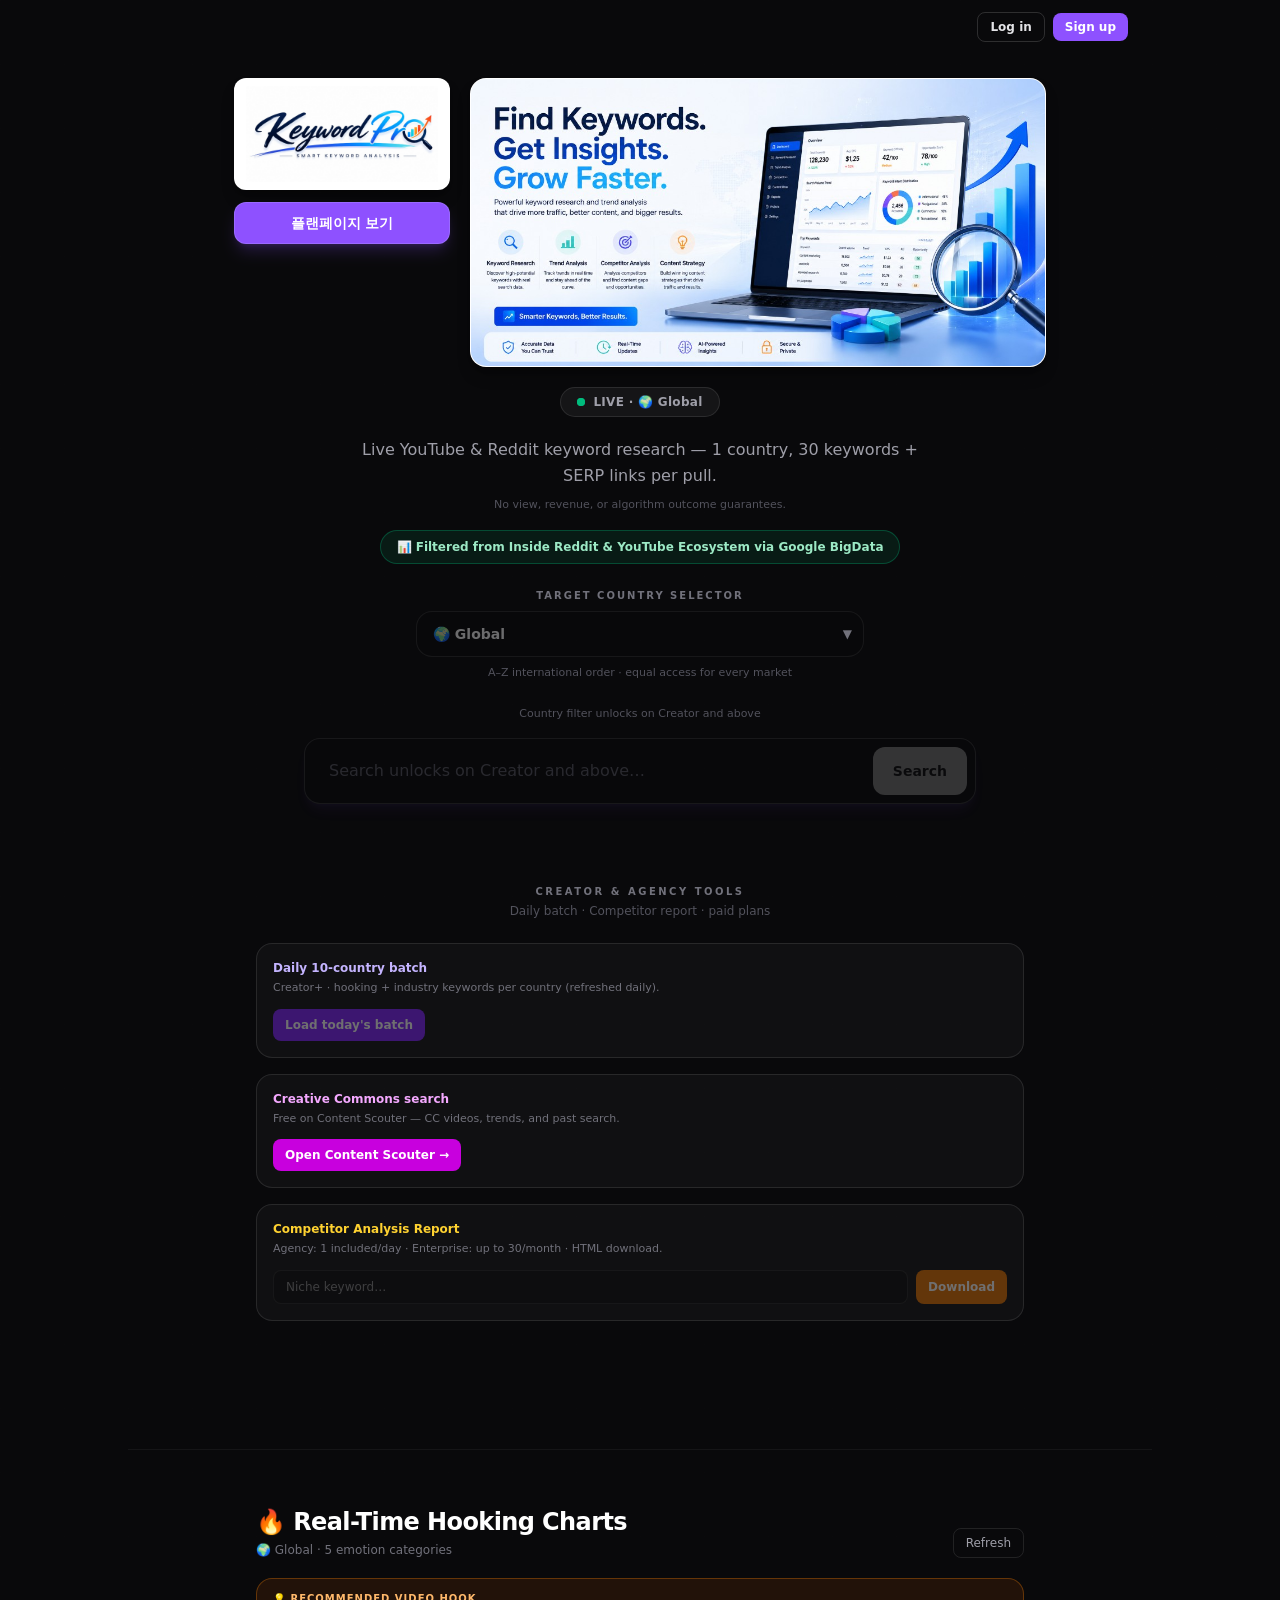
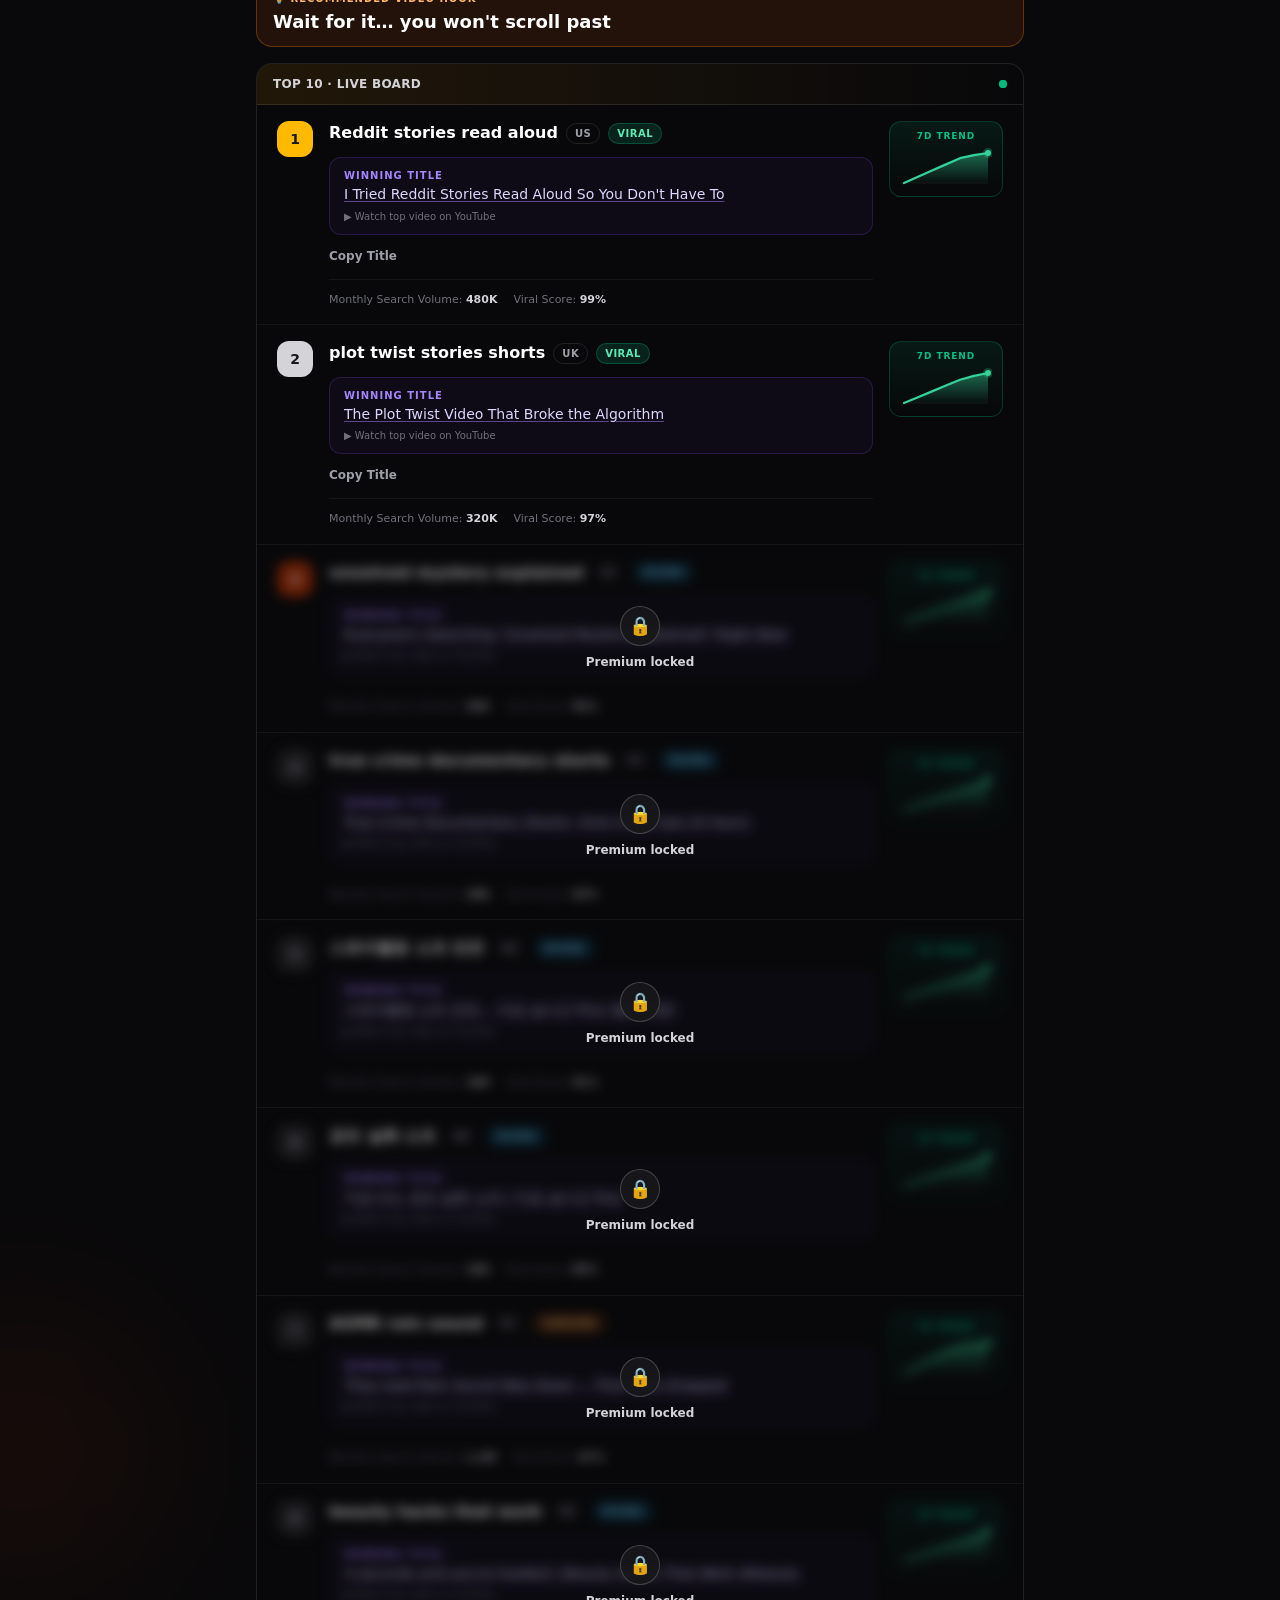
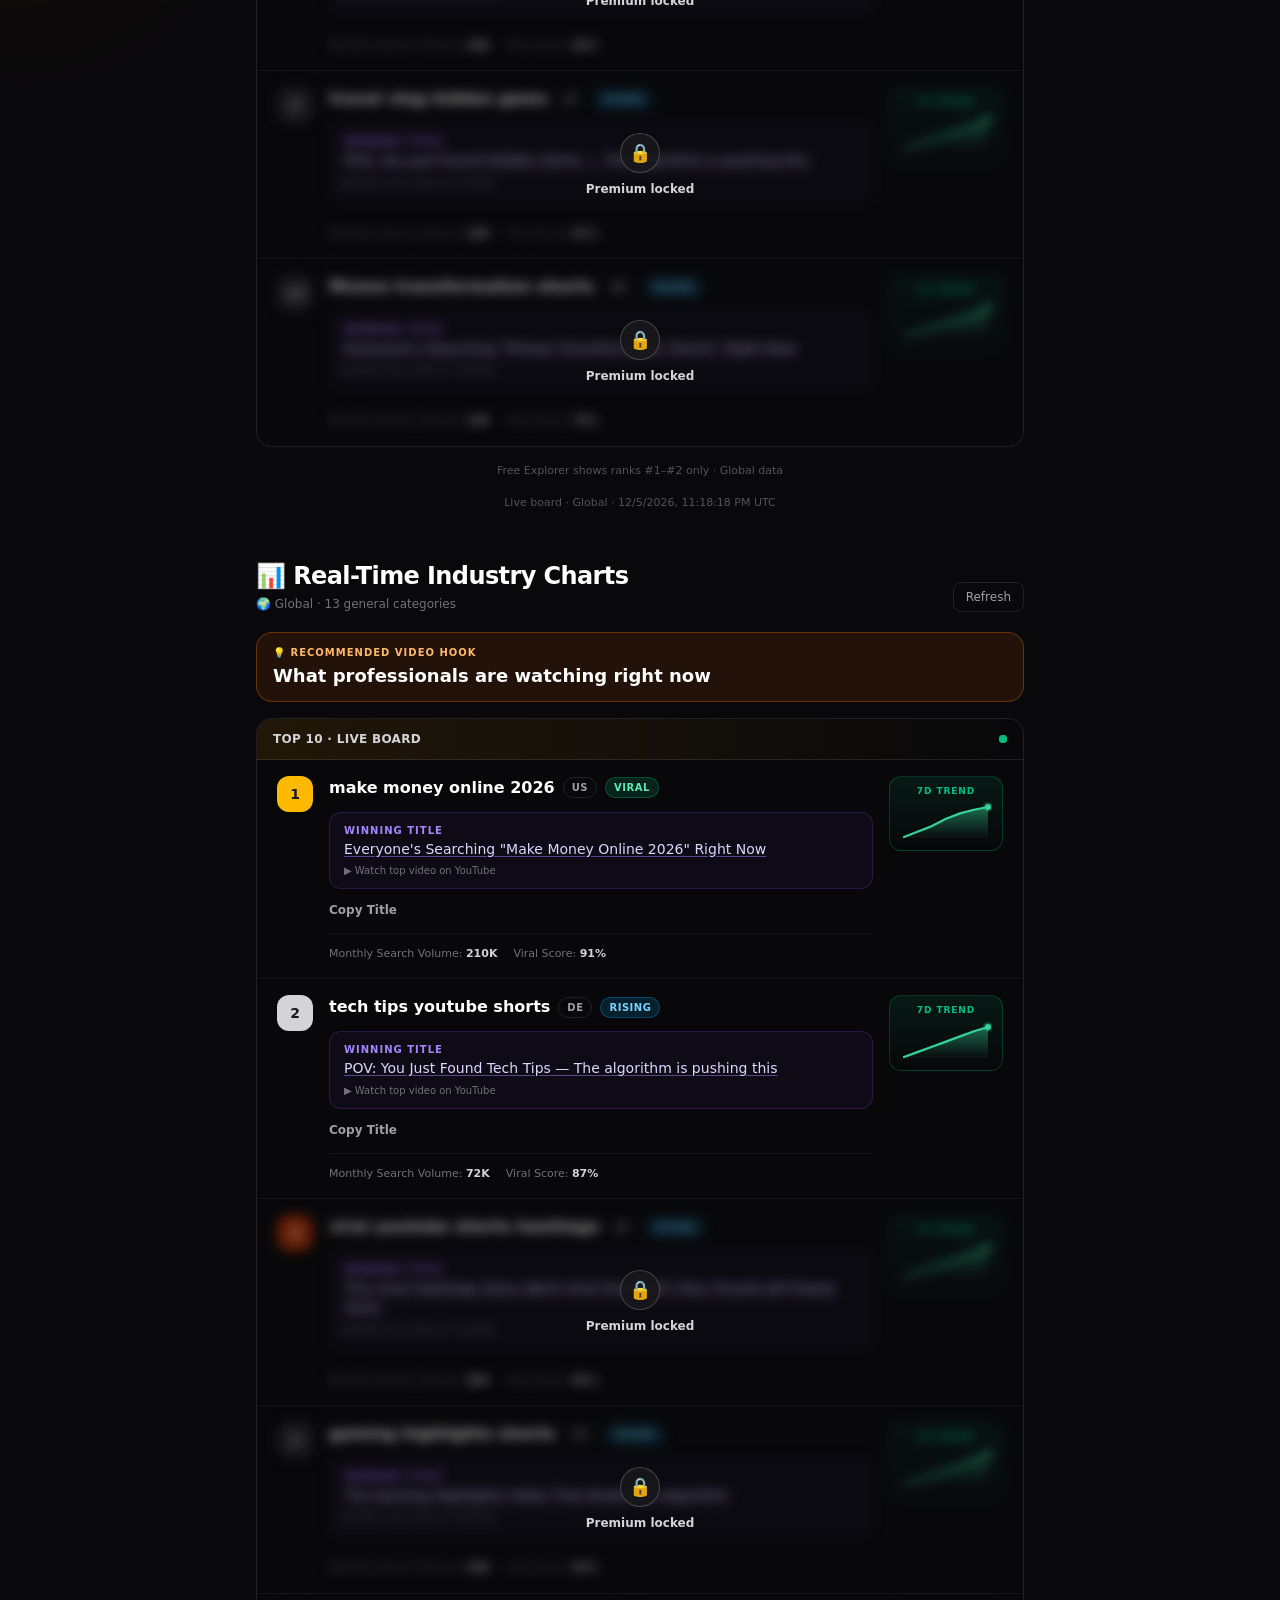
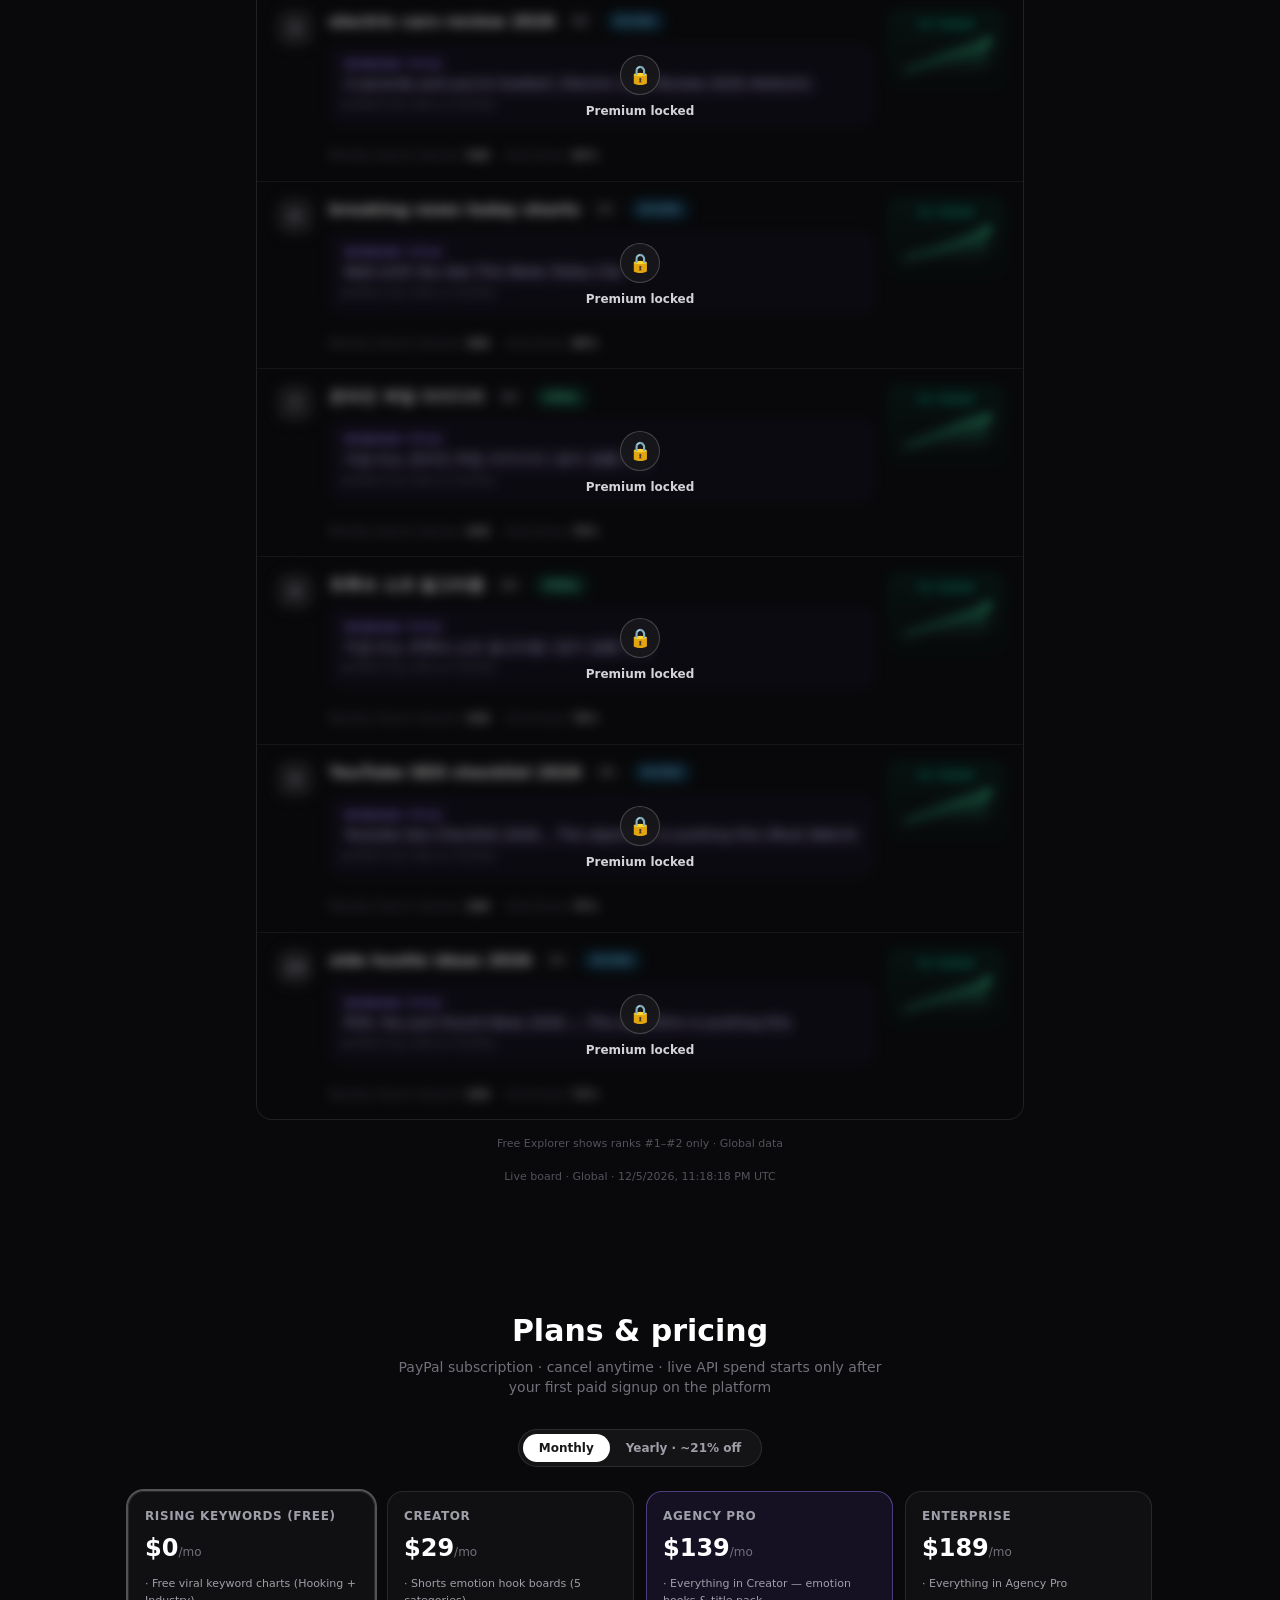
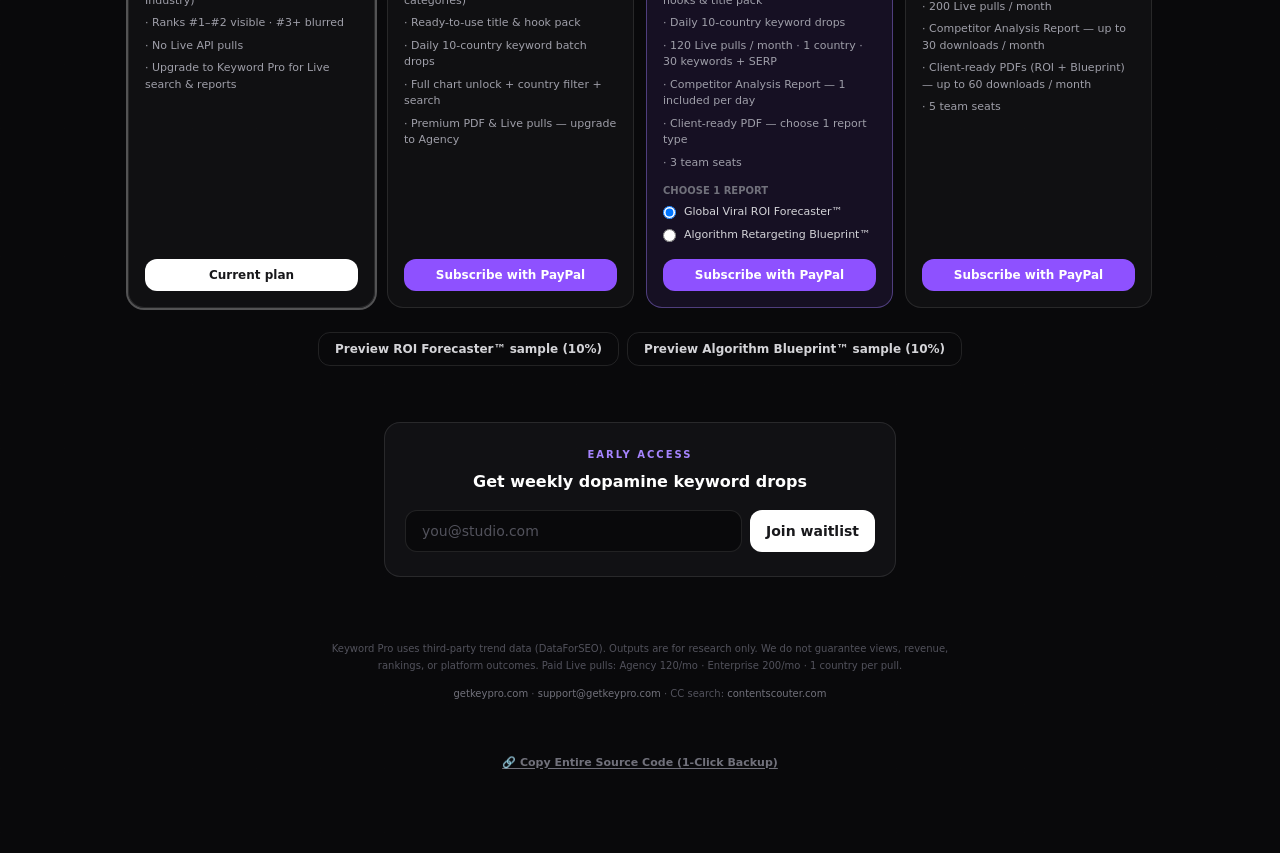
==== commit 19ca7062: "Remove duplicate charts section header." ====
--- a/index.html
+++ b/index.html
@@ -1 +1 @@
-<!DOCTYPE html><!--7xa04oP6dF9EaiOJlrS0X--><html lang="en"><head><meta charSet="utf-8"/><meta name="viewport" content="width=device-width, initial-scale=1"/><link rel="preload" as="image" href="/keyword-pro-logo.png"/><link rel="preload" as="image" href="/keyword-pro-hero-banner.png"/><link rel="stylesheet" href="/nxt/static/css/93311a00134988da.css" data-precedence="next"/><link rel="preload" as="script" fetchPriority="low" href="/nxt/static/chunks/webpack-eb7f32b19ab9679c.js"/><script src="/nxt/static/chunks/4bd1b696-c023c6e3521b1417.js" async=""></script><script src="/nxt/static/chunks/255-2aa030c9ba2867e3.js" async=""></script><script src="/nxt/static/chunks/main-app-51fb928cd2727f00.js" async=""></script><script src="/nxt/static/chunks/619-ba102abea3e3d0e4.js" async=""></script><script src="/nxt/static/chunks/239-17c63ab2a4f7ef9b.js" async=""></script><script src="/nxt/static/chunks/376-978318a47fc25c90.js" async=""></script><script src="/nxt/static/chunks/324-a6ce577727e5167f.js" async=""></script><script src="/nxt/static/chunks/850-97735de41576a1cd.js" async=""></script><script src="/nxt/static/chunks/app/page-bfc099d249cae2fd.js" async=""></script><title>Keyword Pro | Live YouTube &amp; Reddit Keyword Research</title><meta name="description" content="Live keyword pulls with SERP links, trend charts, and research reports. No view or revenue guarantees — honest data for creators."/><meta property="og:title" content="Keyword Pro"/><meta property="og:description" content="Live keyword pulls with SERP links, trend charts, and research reports. No view or revenue guarantees — honest data for creators."/><meta property="og:url" content="https://getkeypro.com/"/><meta property="og:site_name" content="Keyword Pro"/><meta name="twitter:card" content="summary"/><meta name="twitter:title" content="Keyword Pro"/><meta name="twitter:description" content="Live keyword pulls with SERP links, trend charts, and research reports. No view or revenue guarantees — honest data for creators."/><script src="/nxt/static/chunks/polyfills-42372ed130431b0a.js" noModule=""></script></head><body class="antialiased"><div hidden=""><!--$--><!--/$--></div><div class="relative min-h-screen overflow-hidden bg-[#09090b] text-zinc-100"><div class="pointer-events-none absolute inset-0" aria-hidden="true"><div class="absolute top-[-20%] left-1/2 -translate-x-1/2 h-[600px] w-[800px] rounded-full bg-violet-600/10 blur-[120px]"></div><div class="absolute bottom-[-10%] right-[-10%] h-[400px] w-[400px] rounded-full bg-fuchsia-600/8 blur-[100px]"></div><div class="absolute top-[40%] left-[-10%] h-[300px] w-[300px] rounded-full bg-orange-600/6 blur-[80px]"></div><div class="absolute inset-0 opacity-[0.03]" style="background-image:linear-gradient(rgba(255,255,255,.1) 1px, transparent 1px), linear-gradient(90deg, rgba(255,255,255,.1) 1px, transparent 1px);background-size:64px 64px"></div></div><nav class="relative z-10 flex flex-wrap items-center justify-end px-6 py-3 max-w-5xl mx-auto gap-2"><button type="button" class="rounded-lg border border-white/15 px-3 py-1.5 text-xs font-semibold text-zinc-200 hover:bg-white/5">Log in</button><button type="button" class="rounded-lg bg-violet-500 px-3 py-1.5 text-xs font-bold text-white hover:bg-violet-400">Sign up</button></nav><main class="relative z-10 flex flex-col items-center px-5 pb-20 pt-4 sm:pt-6"><header class="text-center mb-8 sm:mb-10 w-full max-w-4xl"><div class="mx-auto mb-5 flex w-full flex-col items-center justify-center gap-4 sm:flex-row sm:items-start sm:gap-5"><div class="flex w-full max-w-[280px] flex-col items-center gap-3 sm:w-auto sm:shrink-0"><img alt="Keyword Pro" width="320" height="96" decoding="async" data-nimg="1" class="h-20 sm:h-24 md:h-28 w-auto rounded-xl bg-white px-3 py-2 object-contain shadow-lg shadow-black/30" style="color:transparent" src="/keyword-pro-logo.png"/><a class="inline-flex w-full items-center justify-center rounded-xl border border-violet-400/50 bg-violet-500 px-4 py-2.5 text-sm font-bold text-white shadow-lg shadow-violet-500/20 hover:bg-violet-400 transition-colors" href="/plans/">플랜페이지 보기</a></div><div class="min-w-0 w-full max-w-xl overflow-hidden rounded-2xl border border-white/10 bg-white shadow-lg shadow-black/30"><img alt="Find Keywords. Get Insights. Grow Faster." width="960" height="480" decoding="async" data-nimg="1" class="h-auto w-full object-contain" style="color:transparent" src="/keyword-pro-hero-banner.png"/></div></div><div class="inline-flex items-center gap-2 rounded-full border border-white/10 bg-white/5 px-4 py-1.5 mb-5"><span class="relative flex h-2 w-2"><span class="absolute inline-flex h-full w-full animate-ping rounded-full bg-emerald-400 opacity-75"></span><span class="relative inline-flex h-2 w-2 rounded-full bg-emerald-500"></span></span><span class="text-xs font-semibold tracking-wide text-zinc-400">LIVE · <!-- -->🌍 Global</span></div><p class="text-sm sm:text-base text-zinc-400 max-w-xl mx-auto leading-relaxed mb-2">Live YouTube &amp; Reddit keyword research — 1 country, 30 keywords + SERP links per pull.</p><p class="text-[11px] text-zinc-600 max-w-lg mx-auto mb-4">No view, revenue, or algorithm outcome guarantees.</p><div class="inline-flex max-w-2xl mx-auto items-center justify-center rounded-full border border-emerald-500/30 bg-emerald-500/10 px-4 py-2 mb-6"><p class="text-[11px] sm:text-xs font-semibold text-emerald-200/95 text-center leading-snug">📊 Filtered from Inside Reddit &amp; YouTube Ecosystem via Google BigData</p></div><div class="mb-6 w-full flex justify-center"><div class="w-full max-w-md mx-auto"><label for="target-country" class="block text-[10px] font-bold uppercase tracking-[0.2em] text-zinc-500 mb-2 text-center">Target Country Selector</label><div class="relative"><select id="target-country" disabled="" class="w-full appearance-none rounded-2xl border border-white/15 bg-zinc-950/90 px-4 py-3 pr-10 text-sm font-semibold text-white outline-none focus:border-violet-400/40 disabled:opacity-40 disabled:cursor-not-allowed"><option value="GLOBAL" selected="">🌍 Global</option><option value="AR">🇦🇷<!-- --> <!-- -->Argentina<!-- --> (<!-- -->AR<!-- -->)</option><option value="AU">🇦🇺<!-- --> <!-- -->Australia<!-- --> (<!-- -->AU<!-- -->)</option><option value="AT">🇦🇹<!-- --> <!-- -->Austria<!-- --> (<!-- -->AT<!-- -->)</option><option value="BH">🇧🇭<!-- --> <!-- -->Bahrain<!-- --> (<!-- -->BH<!-- -->)</option><option value="BD">🇧🇩<!-- --> <!-- -->Bangladesh<!-- --> (<!-- -->BD<!-- -->)</option><option value="BE">🇧🇪<!-- --> <!-- -->Belgium<!-- --> (<!-- -->BE<!-- -->)</option><option value="BR">🇧🇷<!-- --> <!-- -->Brazil<!-- --> (<!-- -->BR<!-- -->)</option><option value="BG">🇧🇬<!-- --> <!-- -->Bulgaria<!-- --> (<!-- -->BG<!-- -->)</option><option value="CA">🇨🇦<!-- --> <!-- -->Canada<!-- --> (<!-- -->CA<!-- -->)</option><option value="CL">🇨🇱<!-- --> <!-- -->Chile<!-- --> (<!-- -->CL<!-- -->)</option><option value="CN">🇨🇳<!-- --> <!-- -->China<!-- --> (<!-- -->CN<!-- -->)</option><option value="CO">🇨🇴<!-- --> <!-- -->Colombia<!-- --> (<!-- -->CO<!-- -->)</option><option value="HR">🇭🇷<!-- --> <!-- -->Croatia<!-- --> (<!-- -->HR<!-- -->)</option><option value="CZ">🇨🇿<!-- --> <!-- -->Czechia<!-- --> (<!-- -->CZ<!-- -->)</option><option value="DK">🇩🇰<!-- --> <!-- -->Denmark<!-- --> (<!-- -->DK<!-- -->)</option><option value="EC">🇪🇨<!-- --> <!-- -->Ecuador<!-- --> (<!-- -->EC<!-- -->)</option><option value="EG">🇪🇬<!-- --> <!-- -->Egypt<!-- --> (<!-- -->EG<!-- -->)</option><option value="FI">🇫🇮<!-- --> <!-- -->Finland<!-- --> (<!-- -->FI<!-- -->)</option><option value="FR">🇫🇷<!-- --> <!-- -->France<!-- --> (<!-- -->FR<!-- -->)</option><option value="DE">🇩🇪<!-- --> <!-- -->Germany<!-- --> (<!-- -->DE<!-- -->)</option><option value="GH">🇬🇭<!-- --> <!-- -->Ghana<!-- --> (<!-- -->GH<!-- -->)</option><option value="GR">🇬🇷<!-- --> <!-- -->Greece<!-- --> (<!-- -->GR<!-- -->)</option><option value="HK">🇭🇰<!-- --> <!-- -->Hong Kong<!-- --> (<!-- -->HK<!-- -->)</option><option value="HU">🇭🇺<!-- --> <!-- -->Hungary<!-- --> (<!-- -->HU<!-- -->)</option><option value="IN">🇮🇳<!-- --> <!-- -->India<!-- --> (<!-- -->IN<!-- -->)</option><option value="ID">🇮🇩<!-- --> <!-- -->Indonesia<!-- --> (<!-- -->ID<!-- -->)</option><option value="IE">🇮🇪<!-- --> <!-- -->Ireland<!-- --> (<!-- -->IE<!-- -->)</option><option value="IL">🇮🇱<!-- --> <!-- -->Israel<!-- --> (<!-- -->IL<!-- -->)</option><option value="IT">🇮🇹<!-- --> <!-- -->Italy<!-- --> (<!-- -->IT<!-- -->)</option><option value="JP">🇯🇵<!-- --> <!-- -->Japan<!-- --> (<!-- -->JP<!-- -->)</option><option value="JO">🇯🇴<!-- --> <!-- -->Jordan<!-- --> (<!-- -->JO<!-- -->)</option><option value="KZ">🇰🇿<!-- --> <!-- -->Kazakhstan<!-- --> (<!-- -->KZ<!-- -->)</option><option value="KE">🇰🇪<!-- --> <!-- -->Kenya<!-- --> (<!-- -->KE<!-- -->)</option><option value="KR">🇰🇷<!-- --> <!-- -->Korea<!-- --> (<!-- -->KR<!-- -->)</option><option value="KW">🇰🇼<!-- --> <!-- -->Kuwait<!-- --> (<!-- -->KW<!-- -->)</option><option value="MY">🇲🇾<!-- --> <!-- -->Malaysia<!-- --> (<!-- -->MY<!-- -->)</option><option value="MX">🇲🇽<!-- --> <!-- -->Mexico<!-- --> (<!-- -->MX<!-- -->)</option><option value="MA">🇲🇦<!-- --> <!-- -->Morocco<!-- --> (<!-- -->MA<!-- -->)</option><option value="NP">🇳🇵<!-- --> <!-- -->Nepal<!-- --> (<!-- -->NP<!-- -->)</option><option value="NL">🇳🇱<!-- --> <!-- -->Netherlands<!-- --> (<!-- -->NL<!-- -->)</option><option value="NZ">🇳🇿<!-- --> <!-- -->New Zealand<!-- --> (<!-- -->NZ<!-- -->)</option><option value="NG">🇳🇬<!-- --> <!-- -->Nigeria<!-- --> (<!-- -->NG<!-- -->)</option><option value="NO">🇳🇴<!-- --> <!-- -->Norway<!-- --> (<!-- -->NO<!-- -->)</option><option value="OM">🇴🇲<!-- --> <!-- -->Oman<!-- --> (<!-- -->OM<!-- -->)</option><option value="PK">🇵🇰<!-- --> <!-- -->Pakistan<!-- --> (<!-- -->PK<!-- -->)</option><option value="PE">🇵🇪<!-- --> <!-- -->Peru<!-- --> (<!-- -->PE<!-- -->)</option><option value="PH">🇵🇭<!-- --> <!-- -->Philippines<!-- --> (<!-- -->PH<!-- -->)</option><option value="PL">🇵🇱<!-- --> <!-- -->Poland<!-- --> (<!-- -->PL<!-- -->)</option><option value="PT">🇵🇹<!-- --> <!-- -->Portugal<!-- --> (<!-- -->PT<!-- -->)</option><option value="QA">🇶🇦<!-- --> <!-- -->Qatar<!-- --> (<!-- -->QA<!-- -->)</option><option value="RO">🇷🇴<!-- --> <!-- -->Romania<!-- --> (<!-- -->RO<!-- -->)</option><option value="RU">🇷🇺<!-- --> <!-- -->Russia<!-- --> (<!-- -->RU<!-- -->)</option><option value="SA">🇸🇦<!-- --> <!-- -->Saudi Arabia<!-- --> (<!-- -->SA<!-- -->)</option><option value="RS">🇷🇸<!-- --> <!-- -->Serbia<!-- --> (<!-- -->RS<!-- -->)</option><option value="SG">🇸🇬<!-- --> <!-- -->Singapore<!-- --> (<!-- -->SG<!-- -->)</option><option value="SK">🇸🇰<!-- --> <!-- -->Slovakia<!-- --> (<!-- -->SK<!-- -->)</option><option value="ZA">🇿🇦<!-- --> <!-- -->South Africa<!-- --> (<!-- -->ZA<!-- -->)</option><option value="ES">🇪🇸<!-- --> <!-- -->Spain<!-- --> (<!-- -->ES<!-- -->)</option><option value="LK">🇱🇰<!-- --> <!-- -->Sri Lanka<!-- --> (<!-- -->LK<!-- -->)</option><option value="SE">🇸🇪<!-- --> <!-- -->Sweden<!-- --> (<!-- -->SE<!-- -->)</option><option value="CH">🇨🇭<!-- --> <!-- -->Switzerland<!-- --> (<!-- -->CH<!-- -->)</option><option value="TW">🇹🇼<!-- --> <!-- -->Taiwan<!-- --> (<!-- -->TW<!-- -->)</option><option value="TH">🇹🇭<!-- --> <!-- -->Thailand<!-- --> (<!-- -->TH<!-- -->)</option><option value="TN">🇹🇳<!-- --> <!-- -->Tunisia<!-- --> (<!-- -->TN<!-- -->)</option><option value="TR">🇹🇷<!-- --> <!-- -->Turkey<!-- --> (<!-- -->TR<!-- -->)</option><option value="UA">🇺🇦<!-- --> <!-- -->Ukraine<!-- --> (<!-- -->UA<!-- -->)</option><option value="AE">🇦🇪<!-- --> <!-- -->United Arab Emirates<!-- --> (<!-- -->AE<!-- -->)</option><option value="UK">🇬🇧<!-- --> <!-- -->United Kingdom<!-- --> (<!-- -->UK<!-- -->)</option><option value="US">🇺🇸<!-- --> <!-- -->United States<!-- --> (<!-- -->US<!-- -->)</option><option value="UZ">🇺🇿<!-- --> <!-- -->Uzbekistan<!-- --> (<!-- -->UZ<!-- -->)</option><option value="VE">🇻🇪<!-- --> <!-- -->Venezuela<!-- --> (<!-- -->VE<!-- -->)</option><option value="VN">🇻🇳<!-- --> <!-- -->Vietnam<!-- --> (<!-- -->VN<!-- -->)</option></select><span class="pointer-events-none absolute right-3 top-1/2 -translate-y-1/2 text-zinc-500 text-xs" aria-hidden="true">▼</span></div><p class="mt-2 text-[11px] text-zinc-600 text-center">A–Z international order · equal access for every market</p></div></div><p class="text-[11px] text-zinc-600 mb-4">Country filter unlocks on Creator and above</p><form class="w-full max-w-2xl mx-auto"><div class="flex items-stretch gap-2 rounded-2xl border border-white/15 bg-zinc-950/80 p-2 shadow-lg shadow-violet-500/10 focus-within:border-violet-400/40 transition-colors opacity-45"><input type="search" placeholder="Search unlocks on Creator and above…" class="flex-1 min-w-0 rounded-xl bg-transparent px-4 py-3 text-sm sm:text-base text-white placeholder:text-zinc-600 outline-none" disabled="" value=""/><button type="submit" disabled="" class="shrink-0 rounded-xl bg-white px-5 py-3 text-sm font-black text-zinc-900 hover:bg-zinc-200 disabled:opacity-40 transition-colors">Search</button></div></form></header><section class="w-full max-w-3xl mx-auto mt-10 animate-fade-in"><div class="text-center mb-6"><p class="text-[10px] font-bold uppercase tracking-[0.25em] text-zinc-500 mb-1">Creator &amp; Agency tools</p><p class="text-xs text-zinc-600">Daily batch · Competitor report · paid plans</p></div><div class="grid gap-4 sm:grid-cols-1"><div class="rounded-2xl border border-white/10 bg-zinc-900/50 p-4"><p class="text-xs font-bold text-violet-300 mb-1">Daily 10-country batch</p><p class="text-[11px] text-zinc-500 mb-3">Creator+ · hooking + industry keywords per country (refreshed daily).</p><button type="button" disabled="" class="rounded-lg bg-violet-600 px-3 py-2 text-xs font-bold text-white disabled:opacity-40">Load today&#x27;s batch</button></div><div class="rounded-2xl border border-white/10 bg-zinc-900/50 p-4"><p class="text-xs font-bold text-fuchsia-300 mb-1">Creative Commons search</p><p class="text-[11px] text-zinc-500 mb-3">Free on Content Scouter — CC videos, trends, and past search.</p><a href="https://contentscouter.com" target="_blank" rel="noopener noreferrer" class="inline-flex rounded-lg bg-fuchsia-600 px-3 py-2 text-xs font-bold text-white hover:bg-fuchsia-500 transition-colors">Open Content Scouter →</a></div><div class="rounded-2xl border border-white/10 bg-zinc-900/50 p-4"><p class="text-xs font-bold text-amber-300 mb-1">Competitor Analysis Report</p><p class="text-[11px] text-zinc-500 mb-3">Agency: 1 included/day · Enterprise: up to 30/month · HTML download.</p><div class="flex gap-2"><input type="text" placeholder="Niche keyword…" disabled="" class="flex-1 rounded-lg border border-white/10 bg-zinc-950/80 px-3 py-2 text-xs text-white outline-none disabled:opacity-40" value=""/><button type="button" disabled="" class="rounded-lg bg-amber-600 px-3 py-2 text-xs font-bold text-white disabled:opacity-40">Download</button></div></div></div></section><section class="w-full max-w-5xl mx-auto mt-24 sm:mt-32 pt-10 sm:pt-14 border-t border-white/5 space-y-12 animate-fade-in"><header class="text-left"><p class="text-[10px] font-bold uppercase tracking-[0.25em] text-violet-400/90 mb-2">Keyword Pro · Paid</p><h2 class="text-2xl sm:text-3xl lg:text-4xl font-black tracking-tight text-white">Real-Time Hooking &amp; Industry Charts</h2><p class="mt-2 text-sm text-zinc-500 max-w-xl">Full boards unlock for subscribers and admin · guests see ranks #1–#2</p><p class="mt-2 text-xs text-zinc-600">Free Rising Keywords categories only at<!-- --> <a class="text-emerald-400 underline" href="/vending/">/vending/</a></p></header><section class="w-full max-w-3xl mx-auto animate-fade-in"><div class="flex items-end justify-between gap-4 mb-5"><div><h2 class="text-xl sm:text-2xl font-black text-white tracking-tight">🔥 Real-Time Hooking Charts</h2><p class="text-xs text-zinc-500 mt-1">🌍 Global · 5 emotion categories</p></div><button type="button" class="shrink-0 text-xs text-zinc-400 hover:text-white px-3 py-1.5 rounded-lg border border-white/10 hover:border-white/20 disabled:opacity-40 transition-colors">Refresh</button></div><div class="rounded-2xl bg-orange-500/10 border border-orange-400/30 px-4 py-3 mb-4"><p class="text-[10px] font-bold uppercase tracking-widest text-orange-300 mb-1">💡 Recommended Video Hook</p><p class="text-base sm:text-lg font-bold text-white leading-snug">Wait for it… you won&#x27;t scroll past</p></div><div class="rounded-2xl border border-white/10 bg-zinc-950/60 overflow-hidden"><div class="px-4 py-3 border-b border-white/10 flex items-center justify-between bg-gradient-to-r from-amber-500/10 to-transparent"><p class="text-xs font-bold text-zinc-300 tracking-wide">TOP <!-- -->10<!-- --> · LIVE BOARD</p><span class="relative flex h-2 w-2"><span class="absolute inline-flex h-full w-full animate-ping rounded-full bg-emerald-400 opacity-75"></span><span class="relative inline-flex h-2 w-2 rounded-full bg-emerald-500"></span></span></div><div class="divide-y divide-white/5"><article class="relative px-4 sm:px-5 py-4 hover:bg-white/[0.03] transition-colors overflow-hidden"><div class="flex items-start gap-3 sm:gap-4 transition-[filter] "><span class="flex h-9 w-9 shrink-0 items-center justify-center rounded-xl text-sm font-black bg-amber-400 text-zinc-900">1</span><div class="flex-1 min-w-0"><div class="flex flex-wrap items-center gap-2 mb-3"><h3 class="font-bold text-white text-sm sm:text-base">Reddit stories read aloud</h3><span class="text-[10px] font-bold uppercase tracking-wider px-2 py-0.5 rounded-full border border-white/10 text-zinc-400">US</span><span class="text-[10px] font-bold uppercase tracking-wider px-2 py-0.5 rounded-full border bg-emerald-500/15 text-emerald-300 border-emerald-500/30">Viral</span></div><div class="rounded-xl bg-violet-500/5 border border-violet-500/20 px-3.5 py-2.5 mb-2"><p class="text-[10px] font-bold uppercase tracking-widest text-violet-400 mb-0.5">Winning Title</p><a href="https://www.youtube.com/results?search_query=Reddit%20stories%20read%20aloud" target="_blank" rel="noopener noreferrer" class="text-sm font-medium text-violet-200 hover:text-white underline underline-offset-2 decoration-violet-400/50 leading-snug block">I Tried Reddit Stories Read Aloud So You Don&#x27;t Have To</a><p class="mt-1 text-[10px] text-zinc-500">▶ Watch top video on YouTube</p></div><button type="button" class="text-xs font-semibold text-zinc-400 hover:text-violet-300 transition-colors">Copy Title</button><div class="mt-3 flex flex-wrap items-center gap-x-4 gap-y-1 border-t border-white/5 pt-3 text-[11px] text-zinc-500"><span>Monthly Search Volume:<!-- --> <span class="font-semibold text-zinc-300">480K</span></span><span>Viral Score:<!-- --> <span class="font-semibold text-zinc-300">99<!-- -->%</span></span></div></div><div class="shrink-0 rounded-xl border border-emerald-500/25 bg-gradient-to-b from-emerald-500/10 to-transparent px-2.5 py-2 " title="7d trend"><p class="text-[9px] font-bold uppercase tracking-widest text-emerald-400/90 mb-1 text-center">7d trend</p><svg width="92" height="40" viewBox="0 0 92 40" class="block mx-auto" aria-hidden="true"><defs><linearGradient id="_R_q6a8ravb_" x1="0" y1="0" x2="0" y2="1"><stop offset="0%" stop-color="#34d399" stop-opacity="0.45"></stop><stop offset="100%" stop-color="#34d399" stop-opacity="0.02"></stop></linearGradient></defs><line x1="4" y1="35" x2="88" y2="35" stroke="rgba(255,255,255,0.06)" stroke-width="1"></line><path d="M4.00 35.00 L18.00 28.79 L32.00 22.59 L46.00 16.38 L60.00 10.17 L74.00 7.07 L88.00 5.00 L88.00 35.00 L4.00 35.00 Z" fill="url(#_R_q6a8ravb_)"></path><path d="M4.00 35.00 L18.00 28.79 L32.00 22.59 L46.00 16.38 L60.00 10.17 L74.00 7.07 L88.00 5.00" fill="none" stroke="#34d399" stroke-width="2.25" stroke-linecap="round" stroke-linejoin="round"></path><circle cx="88" cy="5" r="3" fill="#34d399"></circle><circle cx="88" cy="5" r="5" fill="#34d399" fill-opacity="0.25"></circle></svg></div></div></article><article class="relative px-4 sm:px-5 py-4 hover:bg-white/[0.03] transition-colors overflow-hidden"><div class="flex items-start gap-3 sm:gap-4 transition-[filter] "><span class="flex h-9 w-9 shrink-0 items-center justify-center rounded-xl text-sm font-black bg-zinc-300 text-zinc-900">2</span><div class="flex-1 min-w-0"><div class="flex flex-wrap items-center gap-2 mb-3"><h3 class="font-bold text-white text-sm sm:text-base">plot twist stories shorts</h3><span class="text-[10px] font-bold uppercase tracking-wider px-2 py-0.5 rounded-full border border-white/10 text-zinc-400">UK</span><span class="text-[10px] font-bold uppercase tracking-wider px-2 py-0.5 rounded-full border bg-emerald-500/15 text-emerald-300 border-emerald-500/30">Viral</span></div><div class="rounded-xl bg-violet-500/5 border border-violet-500/20 px-3.5 py-2.5 mb-2"><p class="text-[10px] font-bold uppercase tracking-widest text-violet-400 mb-0.5">Winning Title</p><a href="https://www.youtube.com/results?search_query=plot%20twist%20stories%20shorts" target="_blank" rel="noopener noreferrer" class="text-sm font-medium text-violet-200 hover:text-white underline underline-offset-2 decoration-violet-400/50 leading-snug block">The Plot Twist Video That Broke the Algorithm</a><p class="mt-1 text-[10px] text-zinc-500">▶ Watch top video on YouTube</p></div><button type="button" class="text-xs font-semibold text-zinc-400 hover:text-violet-300 transition-colors">Copy Title</button><div class="mt-3 flex flex-wrap items-center gap-x-4 gap-y-1 border-t border-white/5 pt-3 text-[11px] text-zinc-500"><span>Monthly Search Volume:<!-- --> <span class="font-semibold text-zinc-300">320K</span></span><span>Viral Score:<!-- --> <span class="font-semibold text-zinc-300">97<!-- -->%</span></span></div></div><div class="shrink-0 rounded-xl border border-emerald-500/25 bg-gradient-to-b from-emerald-500/10 to-transparent px-2.5 py-2 " title="7d trend"><p class="text-[9px] font-bold uppercase tracking-widest text-emerald-400/90 mb-1 text-center">7d trend</p><svg width="92" height="40" viewBox="0 0 92 40" class="block mx-auto" aria-hidden="true"><defs><linearGradient id="_R_qaa8ravb_" x1="0" y1="0" x2="0" y2="1"><stop offset="0%" stop-color="#34d399" stop-opacity="0.45"></stop><stop offset="100%" stop-color="#34d399" stop-opacity="0.02"></stop></linearGradient></defs><line x1="4" y1="35" x2="88" y2="35" stroke="rgba(255,255,255,0.06)" stroke-width="1"></line><path d="M4.00 35.00 L18.00 29.19 L32.00 23.39 L46.00 17.58 L60.00 11.77 L74.00 7.90 L88.00 5.00 L88.00 35.00 L4.00 35.00 Z" fill="url(#_R_qaa8ravb_)"></path><path d="M4.00 35.00 L18.00 29.19 L32.00 23.39 L46.00 17.58 L60.00 11.77 L74.00 7.90 L88.00 5.00" fill="none" stroke="#34d399" stroke-width="2.25" stroke-linecap="round" stroke-linejoin="round"></path><circle cx="88" cy="5" r="3" fill="#34d399"></circle><circle cx="88" cy="5" r="5" fill="#34d399" fill-opacity="0.25"></circle></svg></div></div></article><article class="relative px-4 sm:px-5 py-4 hover:bg-white/[0.03] transition-colors overflow-hidden"><div class="flex items-start gap-3 sm:gap-4 transition-[filter] blur-[6px] select-none pointer-events-none"><span class="flex h-9 w-9 shrink-0 items-center justify-center rounded-xl text-sm font-black bg-orange-700/80 text-white">3</span><div class="flex-1 min-w-0"><div class="flex flex-wrap items-center gap-2 mb-3"><h3 class="font-bold text-white text-sm sm:text-base">unsolved mystery explained</h3><span class="text-[10px] font-bold uppercase tracking-wider px-2 py-0.5 rounded-full border border-white/10 text-zinc-400">US</span><span class="text-[10px] font-bold uppercase tracking-wider px-2 py-0.5 rounded-full border bg-sky-500/15 text-sky-300 border-sky-500/30">Rising</span></div><div class="rounded-xl bg-violet-500/5 border border-violet-500/20 px-3.5 py-2.5 mb-2"><p class="text-[10px] font-bold uppercase tracking-widest text-violet-400 mb-0.5">Winning Title</p><a href="https://www.youtube.com/results?search_query=unsolved%20mystery%20explained" target="_blank" rel="noopener noreferrer" class="text-sm font-medium text-violet-200 hover:text-white underline underline-offset-2 decoration-violet-400/50 leading-snug block">Everyone&#x27;s Searching &quot;Unsolved Mystery Explained&quot; Right Now</a><p class="mt-1 text-[10px] text-zinc-500">▶ Watch top video on YouTube</p></div><div class="mt-3 flex flex-wrap items-center gap-x-4 gap-y-1 border-t border-white/5 pt-3 text-[11px] text-zinc-500"><span>Monthly Search Volume:<!-- --> <span class="font-semibold text-zinc-300">95K</span></span><span>Viral Score:<!-- --> <span class="font-semibold text-zinc-300">95<!-- -->%</span></span></div></div><div class="shrink-0 rounded-xl border border-emerald-500/25 bg-gradient-to-b from-emerald-500/10 to-transparent px-2.5 py-2 " title="7d trend"><p class="text-[9px] font-bold uppercase tracking-widest text-emerald-400/90 mb-1 text-center">7d trend</p><svg width="92" height="40" viewBox="0 0 92 40" class="block mx-auto" aria-hidden="true"><defs><linearGradient id="_R_qea8ravb_" x1="0" y1="0" x2="0" y2="1"><stop offset="0%" stop-color="#34d399" stop-opacity="0.45"></stop><stop offset="100%" stop-color="#34d399" stop-opacity="0.02"></stop></linearGradient></defs><line x1="4" y1="35" x2="88" y2="35" stroke="rgba(255,255,255,0.06)" stroke-width="1"></line><path d="M4.00 35.00 L18.00 30.59 L32.00 25.29 L46.00 20.00 L60.00 14.71 L74.00 9.41 L88.00 5.00 L88.00 35.00 L4.00 35.00 Z" fill="url(#_R_qea8ravb_)"></path><path d="M4.00 35.00 L18.00 30.59 L32.00 25.29 L46.00 20.00 L60.00 14.71 L74.00 9.41 L88.00 5.00" fill="none" stroke="#34d399" stroke-width="2.25" stroke-linecap="round" stroke-linejoin="round"></path><circle cx="88" cy="5" r="3" fill="#34d399"></circle><circle cx="88" cy="5" r="5" fill="#34d399" fill-opacity="0.25"></circle></svg></div></div><div class="absolute inset-0 flex flex-col items-center justify-center bg-zinc-950/40"><span class="flex h-10 w-10 items-center justify-center rounded-full border border-white/20 bg-zinc-900/90 text-lg" aria-hidden="true">🔒</span><p class="mt-2 text-xs font-semibold text-zinc-300">Premium locked</p></div></article><article class="relative px-4 sm:px-5 py-4 hover:bg-white/[0.03] transition-colors overflow-hidden"><div class="flex items-start gap-3 sm:gap-4 transition-[filter] blur-[6px] select-none pointer-events-none"><span class="flex h-9 w-9 shrink-0 items-center justify-center rounded-xl text-sm font-black bg-zinc-800 text-zinc-400">4</span><div class="flex-1 min-w-0"><div class="flex flex-wrap items-center gap-2 mb-3"><h3 class="font-bold text-white text-sm sm:text-base">true crime documentary shorts</h3><span class="text-[10px] font-bold uppercase tracking-wider px-2 py-0.5 rounded-full border border-white/10 text-zinc-400">US</span><span class="text-[10px] font-bold uppercase tracking-wider px-2 py-0.5 rounded-full border bg-sky-500/15 text-sky-300 border-sky-500/30">Rising</span></div><div class="rounded-xl bg-violet-500/5 border border-violet-500/20 px-3.5 py-2.5 mb-2"><p class="text-[10px] font-bold uppercase tracking-widest text-violet-400 mb-0.5">Winning Title</p><a href="https://www.youtube.com/results?search_query=true%20crime%20documentary%20shorts" target="_blank" rel="noopener noreferrer" class="text-sm font-medium text-violet-200 hover:text-white underline underline-offset-2 decoration-violet-400/50 leading-snug block">True Crime Documentary Shorts: Viral in the last 24 hours</a><p class="mt-1 text-[10px] text-zinc-500">▶ Watch top video on YouTube</p></div><div class="mt-3 flex flex-wrap items-center gap-x-4 gap-y-1 border-t border-white/5 pt-3 text-[11px] text-zinc-500"><span>Monthly Search Volume:<!-- --> <span class="font-semibold text-zinc-300">28K</span></span><span>Viral Score:<!-- --> <span class="font-semibold text-zinc-300">93<!-- -->%</span></span></div></div><div class="shrink-0 rounded-xl border border-emerald-500/25 bg-gradient-to-b from-emerald-500/10 to-transparent px-2.5 py-2 " title="7d trend"><p class="text-[9px] font-bold uppercase tracking-widest text-emerald-400/90 mb-1 text-center">7d trend</p><svg width="92" height="40" viewBox="0 0 92 40" class="block mx-auto" aria-hidden="true"><defs><linearGradient id="_R_qia8ravb_" x1="0" y1="0" x2="0" y2="1"><stop offset="0%" stop-color="#34d399" stop-opacity="0.45"></stop><stop offset="100%" stop-color="#34d399" stop-opacity="0.02"></stop></linearGradient></defs><line x1="4" y1="35" x2="88" y2="35" stroke="rgba(255,255,255,0.06)" stroke-width="1"></line><path d="M4.00 35.00 L18.00 30.26 L32.00 25.53 L46.00 20.79 L60.00 16.05 L74.00 11.32 L88.00 5.00 L88.00 35.00 L4.00 35.00 Z" fill="url(#_R_qia8ravb_)"></path><path d="M4.00 35.00 L18.00 30.26 L32.00 25.53 L46.00 20.79 L60.00 16.05 L74.00 11.32 L88.00 5.00" fill="none" stroke="#34d399" stroke-width="2.25" stroke-linecap="round" stroke-linejoin="round"></path><circle cx="88" cy="5" r="3" fill="#34d399"></circle><circle cx="88" cy="5" r="5" fill="#34d399" fill-opacity="0.25"></circle></svg></div></div><div class="absolute inset-0 flex flex-col items-center justify-center bg-zinc-950/40"><span class="flex h-10 w-10 items-center justify-center rounded-full border border-white/20 bg-zinc-900/90 text-lg" aria-hidden="true">🔒</span><p class="mt-2 text-xs font-semibold text-zinc-300">Premium locked</p></div></article><article class="relative px-4 sm:px-5 py-4 hover:bg-white/[0.03] transition-colors overflow-hidden"><div class="flex items-start gap-3 sm:gap-4 transition-[filter] blur-[6px] select-none pointer-events-none"><span class="flex h-9 w-9 shrink-0 items-center justify-center rounded-xl text-sm font-black bg-zinc-800 text-zinc-400">5</span><div class="flex-1 min-w-0"><div class="flex flex-wrap items-center gap-2 mb-3"><h3 class="font-bold text-white text-sm sm:text-base">스토리텔링 쇼츠 반전</h3><span class="text-[10px] font-bold uppercase tracking-wider px-2 py-0.5 rounded-full border border-white/10 text-zinc-400">KR</span><span class="text-[10px] font-bold uppercase tracking-wider px-2 py-0.5 rounded-full border bg-sky-500/15 text-sky-300 border-sky-500/30">Rising</span></div><div class="rounded-xl bg-violet-500/5 border border-violet-500/20 px-3.5 py-2.5 mb-2"><p class="text-[10px] font-bold uppercase tracking-widest text-violet-400 mb-0.5">Winning Title</p><a href="https://www.youtube.com/results?search_query=%EC%8A%A4%ED%86%A0%EB%A6%AC%ED%85%94%EB%A7%81%20%EC%87%BC%EC%B8%A0%20%EB%B0%98%EC%A0%84" target="_blank" rel="noopener noreferrer" class="text-sm font-medium text-violet-200 hover:text-white underline underline-offset-2 decoration-violet-400/50 leading-snug block">스토리텔링 쇼츠 반전… 지금 실시간 떡상 (필수시청)</a><p class="mt-1 text-[10px] text-zinc-500">▶ Watch top video on YouTube</p></div><div class="mt-3 flex flex-wrap items-center gap-x-4 gap-y-1 border-t border-white/5 pt-3 text-[11px] text-zinc-500"><span>Monthly Search Volume:<!-- --> <span class="font-semibold text-zinc-300">18K</span></span><span>Viral Score:<!-- --> <span class="font-semibold text-zinc-300">91<!-- -->%</span></span></div></div><div class="shrink-0 rounded-xl border border-emerald-500/25 bg-gradient-to-b from-emerald-500/10 to-transparent px-2.5 py-2 " title="7d trend"><p class="text-[9px] font-bold uppercase tracking-widest text-emerald-400/90 mb-1 text-center">7d trend</p><svg width="92" height="40" viewBox="0 0 92 40" class="block mx-auto" aria-hidden="true"><defs><linearGradient id="_R_qma8ravb_" x1="0" y1="0" x2="0" y2="1"><stop offset="0%" stop-color="#34d399" stop-opacity="0.45"></stop><stop offset="100%" stop-color="#34d399" stop-opacity="0.02"></stop></linearGradient></defs><line x1="4" y1="35" x2="88" y2="35" stroke="rgba(255,255,255,0.06)" stroke-width="1"></line><path d="M4.00 35.00 L18.00 30.26 L32.00 25.53 L46.00 20.79 L60.00 16.05 L74.00 11.32 L88.00 5.00 L88.00 35.00 L4.00 35.00 Z" fill="url(#_R_qma8ravb_)"></path><path d="M4.00 35.00 L18.00 30.26 L32.00 25.53 L46.00 20.79 L60.00 16.05 L74.00 11.32 L88.00 5.00" fill="none" stroke="#34d399" stroke-width="2.25" stroke-linecap="round" stroke-linejoin="round"></path><circle cx="88" cy="5" r="3" fill="#34d399"></circle><circle cx="88" cy="5" r="5" fill="#34d399" fill-opacity="0.25"></circle></svg></div></div><div class="absolute inset-0 flex flex-col items-center justify-center bg-zinc-950/40"><span class="flex h-10 w-10 items-center justify-center rounded-full border border-white/20 bg-zinc-900/90 text-lg" aria-hidden="true">🔒</span><p class="mt-2 text-xs font-semibold text-zinc-300">Premium locked</p></div></article><article class="relative px-4 sm:px-5 py-4 hover:bg-white/[0.03] transition-colors overflow-hidden"><div class="flex items-start gap-3 sm:gap-4 transition-[filter] blur-[6px] select-none pointer-events-none"><span class="flex h-9 w-9 shrink-0 items-center justify-center rounded-xl text-sm font-black bg-zinc-800 text-zinc-400">6</span><div class="flex-1 min-w-0"><div class="flex flex-wrap items-center gap-2 mb-3"><h3 class="font-bold text-white text-sm sm:text-base">공포 실화 쇼츠</h3><span class="text-[10px] font-bold uppercase tracking-wider px-2 py-0.5 rounded-full border border-white/10 text-zinc-400">KR</span><span class="text-[10px] font-bold uppercase tracking-wider px-2 py-0.5 rounded-full border bg-sky-500/15 text-sky-300 border-sky-500/30">Rising</span></div><div class="rounded-xl bg-violet-500/5 border border-violet-500/20 px-3.5 py-2.5 mb-2"><p class="text-[10px] font-bold uppercase tracking-widest text-violet-400 mb-0.5">Winning Title</p><a href="https://www.youtube.com/results?search_query=%EA%B3%B5%ED%8F%AC%20%EC%8B%A4%ED%99%94%20%EC%87%BC%EC%B8%A0" target="_blank" rel="noopener noreferrer" class="text-sm font-medium text-violet-200 hover:text-white underline underline-offset-2 decoration-violet-400/50 leading-snug block">지금 뜨는 공포 실화 쇼츠 | 지금 실시간 떡상</a><p class="mt-1 text-[10px] text-zinc-500">▶ Watch top video on YouTube</p></div><div class="mt-3 flex flex-wrap items-center gap-x-4 gap-y-1 border-t border-white/5 pt-3 text-[11px] text-zinc-500"><span>Monthly Search Volume:<!-- --> <span class="font-semibold text-zinc-300">10K</span></span><span>Viral Score:<!-- --> <span class="font-semibold text-zinc-300">89<!-- -->%</span></span></div></div><div class="shrink-0 rounded-xl border border-emerald-500/25 bg-gradient-to-b from-emerald-500/10 to-transparent px-2.5 py-2 " title="7d trend"><p class="text-[9px] font-bold uppercase tracking-widest text-emerald-400/90 mb-1 text-center">7d trend</p><svg width="92" height="40" viewBox="0 0 92 40" class="block mx-auto" aria-hidden="true"><defs><linearGradient id="_R_qqa8ravb_" x1="0" y1="0" x2="0" y2="1"><stop offset="0%" stop-color="#34d399" stop-opacity="0.45"></stop><stop offset="100%" stop-color="#34d399" stop-opacity="0.02"></stop></linearGradient></defs><line x1="4" y1="35" x2="88" y2="35" stroke="rgba(255,255,255,0.06)" stroke-width="1"></line><path d="M4.00 35.00 L18.00 30.26 L32.00 25.53 L46.00 20.79 L60.00 16.05 L74.00 11.32 L88.00 5.00 L88.00 35.00 L4.00 35.00 Z" fill="url(#_R_qqa8ravb_)"></path><path d="M4.00 35.00 L18.00 30.26 L32.00 25.53 L46.00 20.79 L60.00 16.05 L74.00 11.32 L88.00 5.00" fill="none" stroke="#34d399" stroke-width="2.25" stroke-linecap="round" stroke-linejoin="round"></path><circle cx="88" cy="5" r="3" fill="#34d399"></circle><circle cx="88" cy="5" r="5" fill="#34d399" fill-opacity="0.25"></circle></svg></div></div><div class="absolute inset-0 flex flex-col items-center justify-center bg-zinc-950/40"><span class="flex h-10 w-10 items-center justify-center rounded-full border border-white/20 bg-zinc-900/90 text-lg" aria-hidden="true">🔒</span><p class="mt-2 text-xs font-semibold text-zinc-300">Premium locked</p></div></article><article class="relative px-4 sm:px-5 py-4 hover:bg-white/[0.03] transition-colors overflow-hidden"><div class="flex items-start gap-3 sm:gap-4 transition-[filter] blur-[6px] select-none pointer-events-none"><span class="flex h-9 w-9 shrink-0 items-center justify-center rounded-xl text-sm font-black bg-zinc-800 text-zinc-400">7</span><div class="flex-1 min-w-0"><div class="flex flex-wrap items-center gap-2 mb-3"><h3 class="font-bold text-white text-sm sm:text-base">ASMR rain sound</h3><span class="text-[10px] font-bold uppercase tracking-wider px-2 py-0.5 rounded-full border border-white/10 text-zinc-400">US</span><span class="text-[10px] font-bold uppercase tracking-wider px-2 py-0.5 rounded-full border bg-orange-500/15 text-orange-300 border-orange-500/30">Surging</span></div><div class="rounded-xl bg-violet-500/5 border border-violet-500/20 px-3.5 py-2.5 mb-2"><p class="text-[10px] font-bold uppercase tracking-widest text-violet-400 mb-0.5">Winning Title</p><a href="https://www.youtube.com/results?search_query=ASMR%20rain%20sound" target="_blank" rel="noopener noreferrer" class="text-sm font-medium text-violet-200 hover:text-white underline underline-offset-2 decoration-violet-400/50 leading-snug block">They Said Rain Sound Was Dead — Then This Dropped</a><p class="mt-1 text-[10px] text-zinc-500">▶ Watch top video on YouTube</p></div><div class="mt-3 flex flex-wrap items-center gap-x-4 gap-y-1 border-t border-white/5 pt-3 text-[11px] text-zinc-500"><span>Monthly Search Volume:<!-- --> <span class="font-semibold text-zinc-300">1.2M</span></span><span>Viral Score:<!-- --> <span class="font-semibold text-zinc-300">87<!-- -->%</span></span></div></div><div class="shrink-0 rounded-xl border border-emerald-500/25 bg-gradient-to-b from-emerald-500/10 to-transparent px-2.5 py-2 " title="7d trend"><p class="text-[9px] font-bold uppercase tracking-widest text-emerald-400/90 mb-1 text-center">7d trend</p><svg width="92" height="40" viewBox="0 0 92 40" class="block mx-auto" aria-hidden="true"><defs><linearGradient id="_R_qua8ravb_" x1="0" y1="0" x2="0" y2="1"><stop offset="0%" stop-color="#34d399" stop-opacity="0.45"></stop><stop offset="100%" stop-color="#34d399" stop-opacity="0.02"></stop></linearGradient></defs><line x1="4" y1="35" x2="88" y2="35" stroke="rgba(255,255,255,0.06)" stroke-width="1"></line><path d="M4.00 35.00 L18.00 28.33 L32.00 20.56 L46.00 13.89 L60.00 8.33 L74.00 6.11 L88.00 5.00 L88.00 35.00 L4.00 35.00 Z" fill="url(#_R_qua8ravb_)"></path><path d="M4.00 35.00 L18.00 28.33 L32.00 20.56 L46.00 13.89 L60.00 8.33 L74.00 6.11 L88.00 5.00" fill="none" stroke="#34d399" stroke-width="2.25" stroke-linecap="round" stroke-linejoin="round"></path><circle cx="88" cy="5" r="3" fill="#34d399"></circle><circle cx="88" cy="5" r="5" fill="#34d399" fill-opacity="0.25"></circle></svg></div></div><div class="absolute inset-0 flex flex-col items-center justify-center bg-zinc-950/40"><span class="flex h-10 w-10 items-center justify-center rounded-full border border-white/20 bg-zinc-900/90 text-lg" aria-hidden="true">🔒</span><p class="mt-2 text-xs font-semibold text-zinc-300">Premium locked</p></div></article><article class="relative px-4 sm:px-5 py-4 hover:bg-white/[0.03] transition-colors overflow-hidden"><div class="flex items-start gap-3 sm:gap-4 transition-[filter] blur-[6px] select-none pointer-events-none"><span class="flex h-9 w-9 shrink-0 items-center justify-center rounded-xl text-sm font-black bg-zinc-800 text-zinc-400">8</span><div class="flex-1 min-w-0"><div class="flex flex-wrap items-center gap-2 mb-3"><h3 class="font-bold text-white text-sm sm:text-base">beauty hacks that work</h3><span class="text-[10px] font-bold uppercase tracking-wider px-2 py-0.5 rounded-full border border-white/10 text-zinc-400">UK</span><span class="text-[10px] font-bold uppercase tracking-wider px-2 py-0.5 rounded-full border bg-sky-500/15 text-sky-300 border-sky-500/30">Rising</span></div><div class="rounded-xl bg-violet-500/5 border border-violet-500/20 px-3.5 py-2.5 mb-2"><p class="text-[10px] font-bold uppercase tracking-widest text-violet-400 mb-0.5">Winning Title</p><a href="https://www.youtube.com/results?search_query=beauty%20hacks%20that%20work" target="_blank" rel="noopener noreferrer" class="text-sm font-medium text-violet-200 hover:text-white underline underline-offset-2 decoration-violet-400/50 leading-snug block">3 seconds and you&#x27;re hooked | Beauty Hacks That Work #beauty</a><p class="mt-1 text-[10px] text-zinc-500">▶ Watch top video on YouTube</p></div><div class="mt-3 flex flex-wrap items-center gap-x-4 gap-y-1 border-t border-white/5 pt-3 text-[11px] text-zinc-500"><span>Monthly Search Volume:<!-- --> <span class="font-semibold text-zinc-300">24K</span></span><span>Viral Score:<!-- --> <span class="font-semibold text-zinc-300">83<!-- -->%</span></span></div></div><div class="shrink-0 rounded-xl border border-emerald-500/25 bg-gradient-to-b from-emerald-500/10 to-transparent px-2.5 py-2 " title="7d trend"><p class="text-[9px] font-bold uppercase tracking-widest text-emerald-400/90 mb-1 text-center">7d trend</p><svg width="92" height="40" viewBox="0 0 92 40" class="block mx-auto" aria-hidden="true"><defs><linearGradient id="_R_r2a8ravb_" x1="0" y1="0" x2="0" y2="1"><stop offset="0%" stop-color="#34d399" stop-opacity="0.45"></stop><stop offset="100%" stop-color="#34d399" stop-opacity="0.02"></stop></linearGradient></defs><line x1="4" y1="35" x2="88" y2="35" stroke="rgba(255,255,255,0.06)" stroke-width="1"></line><path d="M4.00 35.00 L18.00 30.26 L32.00 25.53 L46.00 20.79 L60.00 16.05 L74.00 11.32 L88.00 5.00 L88.00 35.00 L4.00 35.00 Z" fill="url(#_R_r2a8ravb_)"></path><path d="M4.00 35.00 L18.00 30.26 L32.00 25.53 L46.00 20.79 L60.00 16.05 L74.00 11.32 L88.00 5.00" fill="none" stroke="#34d399" stroke-width="2.25" stroke-linecap="round" stroke-linejoin="round"></path><circle cx="88" cy="5" r="3" fill="#34d399"></circle><circle cx="88" cy="5" r="5" fill="#34d399" fill-opacity="0.25"></circle></svg></div></div><div class="absolute inset-0 flex flex-col items-center justify-center bg-zinc-950/40"><span class="flex h-10 w-10 items-center justify-center rounded-full border border-white/20 bg-zinc-900/90 text-lg" aria-hidden="true">🔒</span><p class="mt-2 text-xs font-semibold text-zinc-300">Premium locked</p></div></article><article class="relative px-4 sm:px-5 py-4 hover:bg-white/[0.03] transition-colors overflow-hidden"><div class="flex items-start gap-3 sm:gap-4 transition-[filter] blur-[6px] select-none pointer-events-none"><span class="flex h-9 w-9 shrink-0 items-center justify-center rounded-xl text-sm font-black bg-zinc-800 text-zinc-400">9</span><div class="flex-1 min-w-0"><div class="flex flex-wrap items-center gap-2 mb-3"><h3 class="font-bold text-white text-sm sm:text-base">travel vlog hidden gems</h3><span class="text-[10px] font-bold uppercase tracking-wider px-2 py-0.5 rounded-full border border-white/10 text-zinc-400">JP</span><span class="text-[10px] font-bold uppercase tracking-wider px-2 py-0.5 rounded-full border bg-sky-500/15 text-sky-300 border-sky-500/30">Rising</span></div><div class="rounded-xl bg-violet-500/5 border border-violet-500/20 px-3.5 py-2.5 mb-2"><p class="text-[10px] font-bold uppercase tracking-widest text-violet-400 mb-0.5">Winning Title</p><a href="https://www.youtube.com/results?search_query=travel%20vlog%20hidden%20gems" target="_blank" rel="noopener noreferrer" class="text-sm font-medium text-violet-200 hover:text-white underline underline-offset-2 decoration-violet-400/50 leading-snug block">POV: You Just Found Hidden Gems — The algorithm is pushing this</a><p class="mt-1 text-[10px] text-zinc-500">▶ Watch top video on YouTube</p></div><div class="mt-3 flex flex-wrap items-center gap-x-4 gap-y-1 border-t border-white/5 pt-3 text-[11px] text-zinc-500"><span>Monthly Search Volume:<!-- --> <span class="font-semibold text-zinc-300">16K</span></span><span>Viral Score:<!-- --> <span class="font-semibold text-zinc-300">81<!-- -->%</span></span></div></div><div class="shrink-0 rounded-xl border border-emerald-500/25 bg-gradient-to-b from-emerald-500/10 to-transparent px-2.5 py-2 " title="7d trend"><p class="text-[9px] font-bold uppercase tracking-widest text-emerald-400/90 mb-1 text-center">7d trend</p><svg width="92" height="40" viewBox="0 0 92 40" class="block mx-auto" aria-hidden="true"><defs><linearGradient id="_R_r6a8ravb_" x1="0" y1="0" x2="0" y2="1"><stop offset="0%" stop-color="#34d399" stop-opacity="0.45"></stop><stop offset="100%" stop-color="#34d399" stop-opacity="0.02"></stop></linearGradient></defs><line x1="4" y1="35" x2="88" y2="35" stroke="rgba(255,255,255,0.06)" stroke-width="1"></line><path d="M4.00 35.00 L18.00 30.26 L32.00 25.53 L46.00 20.79 L60.00 16.05 L74.00 11.32 L88.00 5.00 L88.00 35.00 L4.00 35.00 Z" fill="url(#_R_r6a8ravb_)"></path><path d="M4.00 35.00 L18.00 30.26 L32.00 25.53 L46.00 20.79 L60.00 16.05 L74.00 11.32 L88.00 5.00" fill="none" stroke="#34d399" stroke-width="2.25" stroke-linecap="round" stroke-linejoin="round"></path><circle cx="88" cy="5" r="3" fill="#34d399"></circle><circle cx="88" cy="5" r="5" fill="#34d399" fill-opacity="0.25"></circle></svg></div></div><div class="absolute inset-0 flex flex-col items-center justify-center bg-zinc-950/40"><span class="flex h-10 w-10 items-center justify-center rounded-full border border-white/20 bg-zinc-900/90 text-lg" aria-hidden="true">🔒</span><p class="mt-2 text-xs font-semibold text-zinc-300">Premium locked</p></div></article><article class="relative px-4 sm:px-5 py-4 hover:bg-white/[0.03] transition-colors overflow-hidden"><div class="flex items-start gap-3 sm:gap-4 transition-[filter] blur-[6px] select-none pointer-events-none"><span class="flex h-9 w-9 shrink-0 items-center justify-center rounded-xl text-sm font-black bg-zinc-800 text-zinc-400">10</span><div class="flex-1 min-w-0"><div class="flex flex-wrap items-center gap-2 mb-3"><h3 class="font-bold text-white text-sm sm:text-base">fitness transformation shorts</h3><span class="text-[10px] font-bold uppercase tracking-wider px-2 py-0.5 rounded-full border border-white/10 text-zinc-400">DE</span><span class="text-[10px] font-bold uppercase tracking-wider px-2 py-0.5 rounded-full border bg-sky-500/15 text-sky-300 border-sky-500/30">Rising</span></div><div class="rounded-xl bg-violet-500/5 border border-violet-500/20 px-3.5 py-2.5 mb-2"><p class="text-[10px] font-bold uppercase tracking-widest text-violet-400 mb-0.5">Winning Title</p><a href="https://www.youtube.com/results?search_query=fitness%20transformation%20shorts" target="_blank" rel="noopener noreferrer" class="text-sm font-medium text-violet-200 hover:text-white underline underline-offset-2 decoration-violet-400/50 leading-snug block">Everyone&#x27;s Searching &quot;Fitness Transformation Shorts&quot; Right Now</a><p class="mt-1 text-[10px] text-zinc-500">▶ Watch top video on YouTube</p></div><div class="mt-3 flex flex-wrap items-center gap-x-4 gap-y-1 border-t border-white/5 pt-3 text-[11px] text-zinc-500"><span>Monthly Search Volume:<!-- --> <span class="font-semibold text-zinc-300">14K</span></span><span>Viral Score:<!-- --> <span class="font-semibold text-zinc-300">79<!-- -->%</span></span></div></div><div class="shrink-0 rounded-xl border border-emerald-500/25 bg-gradient-to-b from-emerald-500/10 to-transparent px-2.5 py-2 " title="7d trend"><p class="text-[9px] font-bold uppercase tracking-widest text-emerald-400/90 mb-1 text-center">7d trend</p><svg width="92" height="40" viewBox="0 0 92 40" class="block mx-auto" aria-hidden="true"><defs><linearGradient id="_R_raa8ravb_" x1="0" y1="0" x2="0" y2="1"><stop offset="0%" stop-color="#34d399" stop-opacity="0.45"></stop><stop offset="100%" stop-color="#34d399" stop-opacity="0.02"></stop></linearGradient></defs><line x1="4" y1="35" x2="88" y2="35" stroke="rgba(255,255,255,0.06)" stroke-width="1"></line><path d="M4.00 35.00 L18.00 30.26 L32.00 25.53 L46.00 20.79 L60.00 16.05 L74.00 11.32 L88.00 5.00 L88.00 35.00 L4.00 35.00 Z" fill="url(#_R_raa8ravb_)"></path><path d="M4.00 35.00 L18.00 30.26 L32.00 25.53 L46.00 20.79 L60.00 16.05 L74.00 11.32 L88.00 5.00" fill="none" stroke="#34d399" stroke-width="2.25" stroke-linecap="round" stroke-linejoin="round"></path><circle cx="88" cy="5" r="3" fill="#34d399"></circle><circle cx="88" cy="5" r="5" fill="#34d399" fill-opacity="0.25"></circle></svg></div></div><div class="absolute inset-0 flex flex-col items-center justify-center bg-zinc-950/40"><span class="flex h-10 w-10 items-center justify-center rounded-full border border-white/20 bg-zinc-900/90 text-lg" aria-hidden="true">🔒</span><p class="mt-2 text-xs font-semibold text-zinc-300">Premium locked</p></div></article></div></div><div class="mt-4 text-center"><p class="text-[11px] text-zinc-600">Free Explorer shows ranks #1–#<!-- -->2<!-- --> only · Global data</p></div><p class="mt-4 text-center text-[11px] text-zinc-600">Live board · <!-- -->Global<!-- --> ·<!-- --> <!-- -->7/16/2026, 2:35:00 PM<!-- --> <!-- -->UTC</p></section><section class="w-full max-w-3xl mx-auto animate-fade-in"><div class="flex items-end justify-between gap-4 mb-5"><div><h2 class="text-xl sm:text-2xl font-black text-white tracking-tight">📊 Real-Time Industry Charts</h2><p class="text-xs text-zinc-500 mt-1">🌍 Global · 13 general categories</p></div><button type="button" class="shrink-0 text-xs text-zinc-400 hover:text-white px-3 py-1.5 rounded-lg border border-white/10 hover:border-white/20 disabled:opacity-40 transition-colors">Refresh</button></div><div class="rounded-2xl bg-orange-500/10 border border-orange-400/30 px-4 py-3 mb-4"><p class="text-[10px] font-bold uppercase tracking-widest text-orange-300 mb-1">💡 Recommended Video Hook</p><p class="text-base sm:text-lg font-bold text-white leading-snug">What professionals are watching right now</p></div><div class="rounded-2xl border border-white/10 bg-zinc-950/60 overflow-hidden"><div class="px-4 py-3 border-b border-white/10 flex items-center justify-between bg-gradient-to-r from-amber-500/10 to-transparent"><p class="text-xs font-bold text-zinc-300 tracking-wide">TOP <!-- -->10<!-- --> · LIVE BOARD</p><span class="relative flex h-2 w-2"><span class="absolute inline-flex h-full w-full animate-ping rounded-full bg-emerald-400 opacity-75"></span><span class="relative inline-flex h-2 w-2 rounded-full bg-emerald-500"></span></span></div><div class="divide-y divide-white/5"><article class="relative px-4 sm:px-5 py-4 hover:bg-white/[0.03] transition-colors overflow-hidden"><div class="flex items-start gap-3 sm:gap-4 transition-[filter] "><span class="flex h-9 w-9 shrink-0 items-center justify-center rounded-xl text-sm font-black bg-amber-400 text-zinc-900">1</span><div class="flex-1 min-w-0"><div class="flex flex-wrap items-center gap-2 mb-3"><h3 class="font-bold text-white text-sm sm:text-base">make money online 2026</h3><span class="text-[10px] font-bold uppercase tracking-wider px-2 py-0.5 rounded-full border border-white/10 text-zinc-400">US</span><span class="text-[10px] font-bold uppercase tracking-wider px-2 py-0.5 rounded-full border bg-emerald-500/15 text-emerald-300 border-emerald-500/30">Viral</span></div><div class="rounded-xl bg-violet-500/5 border border-violet-500/20 px-3.5 py-2.5 mb-2"><p class="text-[10px] font-bold uppercase tracking-widest text-violet-400 mb-0.5">Winning Title</p><a href="https://www.youtube.com/results?search_query=make%20money%20online%202026" target="_blank" rel="noopener noreferrer" class="text-sm font-medium text-violet-200 hover:text-white underline underline-offset-2 decoration-violet-400/50 leading-snug block">Everyone&#x27;s Searching &quot;Make Money Online 2026&quot; Right Now</a><p class="mt-1 text-[10px] text-zinc-500">▶ Watch top video on YouTube</p></div><button type="button" class="text-xs font-semibold text-zinc-400 hover:text-violet-300 transition-colors">Copy Title</button><div class="mt-3 flex flex-wrap items-center gap-x-4 gap-y-1 border-t border-white/5 pt-3 text-[11px] text-zinc-500"><span>Monthly Search Volume:<!-- --> <span class="font-semibold text-zinc-300">210K</span></span><span>Viral Score:<!-- --> <span class="font-semibold text-zinc-300">91<!-- -->%</span></span></div></div><div class="shrink-0 rounded-xl border border-emerald-500/25 bg-gradient-to-b from-emerald-500/10 to-transparent px-2.5 py-2 " title="7d trend"><p class="text-[9px] font-bold uppercase tracking-widest text-emerald-400/90 mb-1 text-center">7d trend</p><svg width="92" height="40" viewBox="0 0 92 40" class="block mx-auto" aria-hidden="true"><defs><linearGradient id="_R_q6acravb_" x1="0" y1="0" x2="0" y2="1"><stop offset="0%" stop-color="#34d399" stop-opacity="0.45"></stop><stop offset="100%" stop-color="#34d399" stop-opacity="0.02"></stop></linearGradient></defs><line x1="4" y1="35" x2="88" y2="35" stroke="rgba(255,255,255,0.06)" stroke-width="1"></line><path d="M4.00 35.00 L18.00 29.55 L32.00 24.09 L46.00 16.82 L60.00 11.36 L74.00 7.73 L88.00 5.00 L88.00 35.00 L4.00 35.00 Z" fill="url(#_R_q6acravb_)"></path><path d="M4.00 35.00 L18.00 29.55 L32.00 24.09 L46.00 16.82 L60.00 11.36 L74.00 7.73 L88.00 5.00" fill="none" stroke="#34d399" stroke-width="2.25" stroke-linecap="round" stroke-linejoin="round"></path><circle cx="88" cy="5" r="3" fill="#34d399"></circle><circle cx="88" cy="5" r="5" fill="#34d399" fill-opacity="0.25"></circle></svg></div></div></article><article class="relative px-4 sm:px-5 py-4 hover:bg-white/[0.03] transition-colors overflow-hidden"><div class="flex items-start gap-3 sm:gap-4 transition-[filter] "><span class="flex h-9 w-9 shrink-0 items-center justify-center rounded-xl text-sm font-black bg-zinc-300 text-zinc-900">2</span><div class="flex-1 min-w-0"><div class="flex flex-wrap items-center gap-2 mb-3"><h3 class="font-bold text-white text-sm sm:text-base">tech tips youtube shorts</h3><span class="text-[10px] font-bold uppercase tracking-wider px-2 py-0.5 rounded-full border border-white/10 text-zinc-400">DE</span><span class="text-[10px] font-bold uppercase tracking-wider px-2 py-0.5 rounded-full border bg-sky-500/15 text-sky-300 border-sky-500/30">Rising</span></div><div class="rounded-xl bg-violet-500/5 border border-violet-500/20 px-3.5 py-2.5 mb-2"><p class="text-[10px] font-bold uppercase tracking-widest text-violet-400 mb-0.5">Winning Title</p><a href="https://www.youtube.com/results?search_query=tech%20tips%20youtube%20shorts" target="_blank" rel="noopener noreferrer" class="text-sm font-medium text-violet-200 hover:text-white underline underline-offset-2 decoration-violet-400/50 leading-snug block">POV: You Just Found Tech Tips — The algorithm is pushing this</a><p class="mt-1 text-[10px] text-zinc-500">▶ Watch top video on YouTube</p></div><button type="button" class="text-xs font-semibold text-zinc-400 hover:text-violet-300 transition-colors">Copy Title</button><div class="mt-3 flex flex-wrap items-center gap-x-4 gap-y-1 border-t border-white/5 pt-3 text-[11px] text-zinc-500"><span>Monthly Search Volume:<!-- --> <span class="font-semibold text-zinc-300">72K</span></span><span>Viral Score:<!-- --> <span class="font-semibold text-zinc-300">87<!-- -->%</span></span></div></div><div class="shrink-0 rounded-xl border border-emerald-500/25 bg-gradient-to-b from-emerald-500/10 to-transparent px-2.5 py-2 " title="7d trend"><p class="text-[9px] font-bold uppercase tracking-widest text-emerald-400/90 mb-1 text-center">7d trend</p><svg width="92" height="40" viewBox="0 0 92 40" class="block mx-auto" aria-hidden="true"><defs><linearGradient id="_R_qaacravb_" x1="0" y1="0" x2="0" y2="1"><stop offset="0%" stop-color="#34d399" stop-opacity="0.45"></stop><stop offset="100%" stop-color="#34d399" stop-opacity="0.02"></stop></linearGradient></defs><line x1="4" y1="35" x2="88" y2="35" stroke="rgba(255,255,255,0.06)" stroke-width="1"></line><path d="M4.00 35.00 L18.00 29.86 L32.00 24.71 L46.00 19.57 L60.00 14.43 L74.00 9.29 L88.00 5.00 L88.00 35.00 L4.00 35.00 Z" fill="url(#_R_qaacravb_)"></path><path d="M4.00 35.00 L18.00 29.86 L32.00 24.71 L46.00 19.57 L60.00 14.43 L74.00 9.29 L88.00 5.00" fill="none" stroke="#34d399" stroke-width="2.25" stroke-linecap="round" stroke-linejoin="round"></path><circle cx="88" cy="5" r="3" fill="#34d399"></circle><circle cx="88" cy="5" r="5" fill="#34d399" fill-opacity="0.25"></circle></svg></div></div></article><article class="relative px-4 sm:px-5 py-4 hover:bg-white/[0.03] transition-colors overflow-hidden"><div class="flex items-start gap-3 sm:gap-4 transition-[filter] blur-[6px] select-none pointer-events-none"><span class="flex h-9 w-9 shrink-0 items-center justify-center rounded-xl text-sm font-black bg-orange-700/80 text-white">3</span><div class="flex-1 min-w-0"><div class="flex flex-wrap items-center gap-2 mb-3"><h3 class="font-bold text-white text-sm sm:text-base">viral youtube shorts hashtags</h3><span class="text-[10px] font-bold uppercase tracking-wider px-2 py-0.5 rounded-full border border-white/10 text-zinc-400">JP</span><span class="text-[10px] font-bold uppercase tracking-wider px-2 py-0.5 rounded-full border bg-sky-500/15 text-sky-300 border-sky-500/30">Rising</span></div><div class="rounded-xl bg-violet-500/5 border border-violet-500/20 px-3.5 py-2.5 mb-2"><p class="text-[10px] font-bold uppercase tracking-widest text-violet-400 mb-0.5">Winning Title</p><a href="https://www.youtube.com/results?search_query=viral%20youtube%20shorts%20hashtags" target="_blank" rel="noopener noreferrer" class="text-sm font-medium text-violet-200 hover:text-white underline underline-offset-2 decoration-violet-400/50 leading-snug block">This Viral Hashtags Story Went Viral Overnight (Your thumb will freeze here)</a><p class="mt-1 text-[10px] text-zinc-500">▶ Watch top video on YouTube</p></div><div class="mt-3 flex flex-wrap items-center gap-x-4 gap-y-1 border-t border-white/5 pt-3 text-[11px] text-zinc-500"><span>Monthly Search Volume:<!-- --> <span class="font-semibold text-zinc-300">58K</span></span><span>Viral Score:<!-- --> <span class="font-semibold text-zinc-300">85<!-- -->%</span></span></div></div><div class="shrink-0 rounded-xl border border-emerald-500/25 bg-gradient-to-b from-emerald-500/10 to-transparent px-2.5 py-2 " title="7d trend"><p class="text-[9px] font-bold uppercase tracking-widest text-emerald-400/90 mb-1 text-center">7d trend</p><svg width="92" height="40" viewBox="0 0 92 40" class="block mx-auto" aria-hidden="true"><defs><linearGradient id="_R_qeacravb_" x1="0" y1="0" x2="0" y2="1"><stop offset="0%" stop-color="#34d399" stop-opacity="0.45"></stop><stop offset="100%" stop-color="#34d399" stop-opacity="0.02"></stop></linearGradient></defs><line x1="4" y1="35" x2="88" y2="35" stroke="rgba(255,255,255,0.06)" stroke-width="1"></line><path d="M4.00 35.00 L18.00 30.14 L32.00 25.27 L46.00 20.41 L60.00 15.54 L74.00 10.68 L88.00 5.00 L88.00 35.00 L4.00 35.00 Z" fill="url(#_R_qeacravb_)"></path><path d="M4.00 35.00 L18.00 30.14 L32.00 25.27 L46.00 20.41 L60.00 15.54 L74.00 10.68 L88.00 5.00" fill="none" stroke="#34d399" stroke-width="2.25" stroke-linecap="round" stroke-linejoin="round"></path><circle cx="88" cy="5" r="3" fill="#34d399"></circle><circle cx="88" cy="5" r="5" fill="#34d399" fill-opacity="0.25"></circle></svg></div></div><div class="absolute inset-0 flex flex-col items-center justify-center bg-zinc-950/40"><span class="flex h-10 w-10 items-center justify-center rounded-full border border-white/20 bg-zinc-900/90 text-lg" aria-hidden="true">🔒</span><p class="mt-2 text-xs font-semibold text-zinc-300">Premium locked</p></div></article><article class="relative px-4 sm:px-5 py-4 hover:bg-white/[0.03] transition-colors overflow-hidden"><div class="flex items-start gap-3 sm:gap-4 transition-[filter] blur-[6px] select-none pointer-events-none"><span class="flex h-9 w-9 shrink-0 items-center justify-center rounded-xl text-sm font-black bg-zinc-800 text-zinc-400">4</span><div class="flex-1 min-w-0"><div class="flex flex-wrap items-center gap-2 mb-3"><h3 class="font-bold text-white text-sm sm:text-base">gaming highlights shorts</h3><span class="text-[10px] font-bold uppercase tracking-wider px-2 py-0.5 rounded-full border border-white/10 text-zinc-400">US</span><span class="text-[10px] font-bold uppercase tracking-wider px-2 py-0.5 rounded-full border bg-sky-500/15 text-sky-300 border-sky-500/30">Rising</span></div><div class="rounded-xl bg-violet-500/5 border border-violet-500/20 px-3.5 py-2.5 mb-2"><p class="text-[10px] font-bold uppercase tracking-widest text-violet-400 mb-0.5">Winning Title</p><a href="https://www.youtube.com/results?search_query=gaming%20highlights%20shorts" target="_blank" rel="noopener noreferrer" class="text-sm font-medium text-violet-200 hover:text-white underline underline-offset-2 decoration-violet-400/50 leading-snug block">The Gaming Highlights Video That Broke the Algorithm</a><p class="mt-1 text-[10px] text-zinc-500">▶ Watch top video on YouTube</p></div><div class="mt-3 flex flex-wrap items-center gap-x-4 gap-y-1 border-t border-white/5 pt-3 text-[11px] text-zinc-500"><span>Monthly Search Volume:<!-- --> <span class="font-semibold text-zinc-300">44K</span></span><span>Viral Score:<!-- --> <span class="font-semibold text-zinc-300">83<!-- -->%</span></span></div></div><div class="shrink-0 rounded-xl border border-emerald-500/25 bg-gradient-to-b from-emerald-500/10 to-transparent px-2.5 py-2 " title="7d trend"><p class="text-[9px] font-bold uppercase tracking-widest text-emerald-400/90 mb-1 text-center">7d trend</p><svg width="92" height="40" viewBox="0 0 92 40" class="block mx-auto" aria-hidden="true"><defs><linearGradient id="_R_qiacravb_" x1="0" y1="0" x2="0" y2="1"><stop offset="0%" stop-color="#34d399" stop-opacity="0.45"></stop><stop offset="100%" stop-color="#34d399" stop-opacity="0.02"></stop></linearGradient></defs><line x1="4" y1="35" x2="88" y2="35" stroke="rgba(255,255,255,0.06)" stroke-width="1"></line><path d="M4.00 35.00 L18.00 31.05 L32.00 26.32 L46.00 21.58 L60.00 16.84 L74.00 10.53 L88.00 5.00 L88.00 35.00 L4.00 35.00 Z" fill="url(#_R_qiacravb_)"></path><path d="M4.00 35.00 L18.00 31.05 L32.00 26.32 L46.00 21.58 L60.00 16.84 L74.00 10.53 L88.00 5.00" fill="none" stroke="#34d399" stroke-width="2.25" stroke-linecap="round" stroke-linejoin="round"></path><circle cx="88" cy="5" r="3" fill="#34d399"></circle><circle cx="88" cy="5" r="5" fill="#34d399" fill-opacity="0.25"></circle></svg></div></div><div class="absolute inset-0 flex flex-col items-center justify-center bg-zinc-950/40"><span class="flex h-10 w-10 items-center justify-center rounded-full border border-white/20 bg-zinc-900/90 text-lg" aria-hidden="true">🔒</span><p class="mt-2 text-xs font-semibold text-zinc-300">Premium locked</p></div></article><article class="relative px-4 sm:px-5 py-4 hover:bg-white/[0.03] transition-colors overflow-hidden"><div class="flex items-start gap-3 sm:gap-4 transition-[filter] blur-[6px] select-none pointer-events-none"><span class="flex h-9 w-9 shrink-0 items-center justify-center rounded-xl text-sm font-black bg-zinc-800 text-zinc-400">5</span><div class="flex-1 min-w-0"><div class="flex flex-wrap items-center gap-2 mb-3"><h3 class="font-bold text-white text-sm sm:text-base">electric cars review 2026</h3><span class="text-[10px] font-bold uppercase tracking-wider px-2 py-0.5 rounded-full border border-white/10 text-zinc-400">DE</span><span class="text-[10px] font-bold uppercase tracking-wider px-2 py-0.5 rounded-full border bg-sky-500/15 text-sky-300 border-sky-500/30">Rising</span></div><div class="rounded-xl bg-violet-500/5 border border-violet-500/20 px-3.5 py-2.5 mb-2"><p class="text-[10px] font-bold uppercase tracking-widest text-violet-400 mb-0.5">Winning Title</p><a href="https://www.youtube.com/results?search_query=electric%20cars%20review%202026" target="_blank" rel="noopener noreferrer" class="text-sm font-medium text-violet-200 hover:text-white underline underline-offset-2 decoration-violet-400/50 leading-snug block">3 seconds and you&#x27;re hooked | Electric Cars Review 2026 #electric</a><p class="mt-1 text-[10px] text-zinc-500">▶ Watch top video on YouTube</p></div><div class="mt-3 flex flex-wrap items-center gap-x-4 gap-y-1 border-t border-white/5 pt-3 text-[11px] text-zinc-500"><span>Monthly Search Volume:<!-- --> <span class="font-semibold text-zinc-300">54K</span></span><span>Viral Score:<!-- --> <span class="font-semibold text-zinc-300">82<!-- -->%</span></span></div></div><div class="shrink-0 rounded-xl border border-emerald-500/25 bg-gradient-to-b from-emerald-500/10 to-transparent px-2.5 py-2 " title="7d trend"><p class="text-[9px] font-bold uppercase tracking-widest text-emerald-400/90 mb-1 text-center">7d trend</p><svg width="92" height="40" viewBox="0 0 92 40" class="block mx-auto" aria-hidden="true"><defs><linearGradient id="_R_qmacravb_" x1="0" y1="0" x2="0" y2="1"><stop offset="0%" stop-color="#34d399" stop-opacity="0.45"></stop><stop offset="100%" stop-color="#34d399" stop-opacity="0.02"></stop></linearGradient></defs><line x1="4" y1="35" x2="88" y2="35" stroke="rgba(255,255,255,0.06)" stroke-width="1"></line><path d="M4.00 35.00 L18.00 30.26 L32.00 25.53 L46.00 19.21 L60.00 14.47 L74.00 9.74 L88.00 5.00 L88.00 35.00 L4.00 35.00 Z" fill="url(#_R_qmacravb_)"></path><path d="M4.00 35.00 L18.00 30.26 L32.00 25.53 L46.00 19.21 L60.00 14.47 L74.00 9.74 L88.00 5.00" fill="none" stroke="#34d399" stroke-width="2.25" stroke-linecap="round" stroke-linejoin="round"></path><circle cx="88" cy="5" r="3" fill="#34d399"></circle><circle cx="88" cy="5" r="5" fill="#34d399" fill-opacity="0.25"></circle></svg></div></div><div class="absolute inset-0 flex flex-col items-center justify-center bg-zinc-950/40"><span class="flex h-10 w-10 items-center justify-center rounded-full border border-white/20 bg-zinc-900/90 text-lg" aria-hidden="true">🔒</span><p class="mt-2 text-xs font-semibold text-zinc-300">Premium locked</p></div></article><article class="relative px-4 sm:px-5 py-4 hover:bg-white/[0.03] transition-colors overflow-hidden"><div class="flex items-start gap-3 sm:gap-4 transition-[filter] blur-[6px] select-none pointer-events-none"><span class="flex h-9 w-9 shrink-0 items-center justify-center rounded-xl text-sm font-black bg-zinc-800 text-zinc-400">6</span><div class="flex-1 min-w-0"><div class="flex flex-wrap items-center gap-2 mb-3"><h3 class="font-bold text-white text-sm sm:text-base">breaking news today shorts</h3><span class="text-[10px] font-bold uppercase tracking-wider px-2 py-0.5 rounded-full border border-white/10 text-zinc-400">US</span><span class="text-[10px] font-bold uppercase tracking-wider px-2 py-0.5 rounded-full border bg-sky-500/15 text-sky-300 border-sky-500/30">Rising</span></div><div class="rounded-xl bg-violet-500/5 border border-violet-500/20 px-3.5 py-2.5 mb-2"><p class="text-[10px] font-bold uppercase tracking-widest text-violet-400 mb-0.5">Winning Title</p><a href="https://www.youtube.com/results?search_query=breaking%20news%20today%20shorts" target="_blank" rel="noopener noreferrer" class="text-sm font-medium text-violet-200 hover:text-white underline underline-offset-2 decoration-violet-400/50 leading-snug block">Wait Until You See This News Today Clip</a><p class="mt-1 text-[10px] text-zinc-500">▶ Watch top video on YouTube</p></div><div class="mt-3 flex flex-wrap items-center gap-x-4 gap-y-1 border-t border-white/5 pt-3 text-[11px] text-zinc-500"><span>Monthly Search Volume:<!-- --> <span class="font-semibold text-zinc-300">36K</span></span><span>Viral Score:<!-- --> <span class="font-semibold text-zinc-300">80<!-- -->%</span></span></div></div><div class="shrink-0 rounded-xl border border-emerald-500/25 bg-gradient-to-b from-emerald-500/10 to-transparent px-2.5 py-2 " title="7d trend"><p class="text-[9px] font-bold uppercase tracking-widest text-emerald-400/90 mb-1 text-center">7d trend</p><svg width="92" height="40" viewBox="0 0 92 40" class="block mx-auto" aria-hidden="true"><defs><linearGradient id="_R_qqacravb_" x1="0" y1="0" x2="0" y2="1"><stop offset="0%" stop-color="#34d399" stop-opacity="0.45"></stop><stop offset="100%" stop-color="#34d399" stop-opacity="0.02"></stop></linearGradient></defs><line x1="4" y1="35" x2="88" y2="35" stroke="rgba(255,255,255,0.06)" stroke-width="1"></line><path d="M4.00 35.00 L18.00 30.26 L32.00 27.11 L46.00 22.37 L60.00 17.63 L74.00 11.32 L88.00 5.00 L88.00 35.00 L4.00 35.00 Z" fill="url(#_R_qqacravb_)"></path><path d="M4.00 35.00 L18.00 30.26 L32.00 27.11 L46.00 22.37 L60.00 17.63 L74.00 11.32 L88.00 5.00" fill="none" stroke="#34d399" stroke-width="2.25" stroke-linecap="round" stroke-linejoin="round"></path><circle cx="88" cy="5" r="3" fill="#34d399"></circle><circle cx="88" cy="5" r="5" fill="#34d399" fill-opacity="0.25"></circle></svg></div></div><div class="absolute inset-0 flex flex-col items-center justify-center bg-zinc-950/40"><span class="flex h-10 w-10 items-center justify-center rounded-full border border-white/20 bg-zinc-900/90 text-lg" aria-hidden="true">🔒</span><p class="mt-2 text-xs font-semibold text-zinc-300">Premium locked</p></div></article><article class="relative px-4 sm:px-5 py-4 hover:bg-white/[0.03] transition-colors overflow-hidden"><div class="flex items-start gap-3 sm:gap-4 transition-[filter] blur-[6px] select-none pointer-events-none"><span class="flex h-9 w-9 shrink-0 items-center justify-center rounded-xl text-sm font-black bg-zinc-800 text-zinc-400">7</span><div class="flex-1 min-w-0"><div class="flex flex-wrap items-center gap-2 mb-3"><h3 class="font-bold text-white text-sm sm:text-base">온라인 부업 아이디어</h3><span class="text-[10px] font-bold uppercase tracking-wider px-2 py-0.5 rounded-full border border-white/10 text-zinc-400">KR</span><span class="text-[10px] font-bold uppercase tracking-wider px-2 py-0.5 rounded-full border bg-emerald-500/15 text-emerald-300 border-emerald-500/30">Viral</span></div><div class="rounded-xl bg-violet-500/5 border border-violet-500/20 px-3.5 py-2.5 mb-2"><p class="text-[10px] font-bold uppercase tracking-widest text-violet-400 mb-0.5">Winning Title</p><a href="https://www.youtube.com/results?search_query=%EC%98%A8%EB%9D%BC%EC%9D%B8%20%EB%B6%80%EC%97%85%20%EC%95%84%EC%9D%B4%EB%94%94%EC%96%B4" target="_blank" rel="noopener noreferrer" class="text-sm font-medium text-violet-200 hover:text-white underline underline-offset-2 decoration-violet-400/50 leading-snug block">지금 뜨는 온라인 부업 아이디어 | 엄지 멈춤 주의</a><p class="mt-1 text-[10px] text-zinc-500">▶ Watch top video on YouTube</p></div><div class="mt-3 flex flex-wrap items-center gap-x-4 gap-y-1 border-t border-white/5 pt-3 text-[11px] text-zinc-500"><span>Monthly Search Volume:<!-- --> <span class="font-semibold text-zinc-300">41K</span></span><span>Viral Score:<!-- --> <span class="font-semibold text-zinc-300">79<!-- -->%</span></span></div></div><div class="shrink-0 rounded-xl border border-emerald-500/25 bg-gradient-to-b from-emerald-500/10 to-transparent px-2.5 py-2 " title="7d trend"><p class="text-[9px] font-bold uppercase tracking-widest text-emerald-400/90 mb-1 text-center">7d trend</p><svg width="92" height="40" viewBox="0 0 92 40" class="block mx-auto" aria-hidden="true"><defs><linearGradient id="_R_quacravb_" x1="0" y1="0" x2="0" y2="1"><stop offset="0%" stop-color="#34d399" stop-opacity="0.45"></stop><stop offset="100%" stop-color="#34d399" stop-opacity="0.02"></stop></linearGradient></defs><line x1="4" y1="35" x2="88" y2="35" stroke="rgba(255,255,255,0.06)" stroke-width="1"></line><path d="M4.00 35.00 L18.00 30.14 L32.00 24.46 L46.00 18.78 L60.00 12.30 L74.00 7.43 L88.00 5.00 L88.00 35.00 L4.00 35.00 Z" fill="url(#_R_quacravb_)"></path><path d="M4.00 35.00 L18.00 30.14 L32.00 24.46 L46.00 18.78 L60.00 12.30 L74.00 7.43 L88.00 5.00" fill="none" stroke="#34d399" stroke-width="2.25" stroke-linecap="round" stroke-linejoin="round"></path><circle cx="88" cy="5" r="3" fill="#34d399"></circle><circle cx="88" cy="5" r="5" fill="#34d399" fill-opacity="0.25"></circle></svg></div></div><div class="absolute inset-0 flex flex-col items-center justify-center bg-zinc-950/40"><span class="flex h-10 w-10 items-center justify-center rounded-full border border-white/20 bg-zinc-900/90 text-lg" aria-hidden="true">🔒</span><p class="mt-2 text-xs font-semibold text-zinc-300">Premium locked</p></div></article><article class="relative px-4 sm:px-5 py-4 hover:bg-white/[0.03] transition-colors overflow-hidden"><div class="flex items-start gap-3 sm:gap-4 transition-[filter] blur-[6px] select-none pointer-events-none"><span class="flex h-9 w-9 shrink-0 items-center justify-center rounded-xl text-sm font-black bg-zinc-800 text-zinc-400">8</span><div class="flex-1 min-w-0"><div class="flex flex-wrap items-center gap-2 mb-3"><h3 class="font-bold text-white text-sm sm:text-base">유튜브 쇼츠 알고리즘</h3><span class="text-[10px] font-bold uppercase tracking-wider px-2 py-0.5 rounded-full border border-white/10 text-zinc-400">KR</span><span class="text-[10px] font-bold uppercase tracking-wider px-2 py-0.5 rounded-full border bg-emerald-500/15 text-emerald-300 border-emerald-500/30">Viral</span></div><div class="rounded-xl bg-violet-500/5 border border-violet-500/20 px-3.5 py-2.5 mb-2"><p class="text-[10px] font-bold uppercase tracking-widest text-violet-400 mb-0.5">Winning Title</p><a href="https://www.youtube.com/results?search_query=%EC%9C%A0%ED%8A%9C%EB%B8%8C%20%EC%87%BC%EC%B8%A0%20%EC%95%8C%EA%B3%A0%EB%A6%AC%EC%A6%98" target="_blank" rel="noopener noreferrer" class="text-sm font-medium text-violet-200 hover:text-white underline underline-offset-2 decoration-violet-400/50 leading-snug block">지금 뜨는 유튜브 쇼츠 알고리즘 | 엄지 멈춤 주의</a><p class="mt-1 text-[10px] text-zinc-500">▶ Watch top video on YouTube</p></div><div class="mt-3 flex flex-wrap items-center gap-x-4 gap-y-1 border-t border-white/5 pt-3 text-[11px] text-zinc-500"><span>Monthly Search Volume:<!-- --> <span class="font-semibold text-zinc-300">32K</span></span><span>Viral Score:<!-- --> <span class="font-semibold text-zinc-300">78<!-- -->%</span></span></div></div><div class="shrink-0 rounded-xl border border-emerald-500/25 bg-gradient-to-b from-emerald-500/10 to-transparent px-2.5 py-2 " title="7d trend"><p class="text-[9px] font-bold uppercase tracking-widest text-emerald-400/90 mb-1 text-center">7d trend</p><svg width="92" height="40" viewBox="0 0 92 40" class="block mx-auto" aria-hidden="true"><defs><linearGradient id="_R_r2acravb_" x1="0" y1="0" x2="0" y2="1"><stop offset="0%" stop-color="#34d399" stop-opacity="0.45"></stop><stop offset="100%" stop-color="#34d399" stop-opacity="0.02"></stop></linearGradient></defs><line x1="4" y1="35" x2="88" y2="35" stroke="rgba(255,255,255,0.06)" stroke-width="1"></line><path d="M4.00 35.00 L18.00 30.26 L32.00 25.53 L46.00 20.79 L60.00 16.05 L74.00 11.32 L88.00 5.00 L88.00 35.00 L4.00 35.00 Z" fill="url(#_R_r2acravb_)"></path><path d="M4.00 35.00 L18.00 30.26 L32.00 25.53 L46.00 20.79 L60.00 16.05 L74.00 11.32 L88.00 5.00" fill="none" stroke="#34d399" stroke-width="2.25" stroke-linecap="round" stroke-linejoin="round"></path><circle cx="88" cy="5" r="3" fill="#34d399"></circle><circle cx="88" cy="5" r="5" fill="#34d399" fill-opacity="0.25"></circle></svg></div></div><div class="absolute inset-0 flex flex-col items-center justify-center bg-zinc-950/40"><span class="flex h-10 w-10 items-center justify-center rounded-full border border-white/20 bg-zinc-900/90 text-lg" aria-hidden="true">🔒</span><p class="mt-2 text-xs font-semibold text-zinc-300">Premium locked</p></div></article><article class="relative px-4 sm:px-5 py-4 hover:bg-white/[0.03] transition-colors overflow-hidden"><div class="flex items-start gap-3 sm:gap-4 transition-[filter] blur-[6px] select-none pointer-events-none"><span class="flex h-9 w-9 shrink-0 items-center justify-center rounded-xl text-sm font-black bg-zinc-800 text-zinc-400">9</span><div class="flex-1 min-w-0"><div class="flex flex-wrap items-center gap-2 mb-3"><h3 class="font-bold text-white text-sm sm:text-base">YouTube SEO checklist 2026</h3><span class="text-[10px] font-bold uppercase tracking-wider px-2 py-0.5 rounded-full border border-white/10 text-zinc-400">UK</span><span class="text-[10px] font-bold uppercase tracking-wider px-2 py-0.5 rounded-full border bg-sky-500/15 text-sky-300 border-sky-500/30">Rising</span></div><div class="rounded-xl bg-violet-500/5 border border-violet-500/20 px-3.5 py-2.5 mb-2"><p class="text-[10px] font-bold uppercase tracking-widest text-violet-400 mb-0.5">Winning Title</p><a href="https://www.youtube.com/results?search_query=YouTube%20SEO%20checklist%202026" target="_blank" rel="noopener noreferrer" class="text-sm font-medium text-violet-200 hover:text-white underline underline-offset-2 decoration-violet-400/50 leading-snug block">Youtube Seo Checklist 2026… The algorithm is pushing this (Must Watch)</a><p class="mt-1 text-[10px] text-zinc-500">▶ Watch top video on YouTube</p></div><div class="mt-3 flex flex-wrap items-center gap-x-4 gap-y-1 border-t border-white/5 pt-3 text-[11px] text-zinc-500"><span>Monthly Search Volume:<!-- --> <span class="font-semibold text-zinc-300">29K</span></span><span>Viral Score:<!-- --> <span class="font-semibold text-zinc-300">75<!-- -->%</span></span></div></div><div class="shrink-0 rounded-xl border border-emerald-500/25 bg-gradient-to-b from-emerald-500/10 to-transparent px-2.5 py-2 " title="7d trend"><p class="text-[9px] font-bold uppercase tracking-widest text-emerald-400/90 mb-1 text-center">7d trend</p><svg width="92" height="40" viewBox="0 0 92 40" class="block mx-auto" aria-hidden="true"><defs><linearGradient id="_R_r6acravb_" x1="0" y1="0" x2="0" y2="1"><stop offset="0%" stop-color="#34d399" stop-opacity="0.45"></stop><stop offset="100%" stop-color="#34d399" stop-opacity="0.02"></stop></linearGradient></defs><line x1="4" y1="35" x2="88" y2="35" stroke="rgba(255,255,255,0.06)" stroke-width="1"></line><path d="M4.00 35.00 L18.00 30.14 L32.00 25.27 L46.00 18.78 L60.00 13.92 L74.00 9.05 L88.00 5.00 L88.00 35.00 L4.00 35.00 Z" fill="url(#_R_r6acravb_)"></path><path d="M4.00 35.00 L18.00 30.14 L32.00 25.27 L46.00 18.78 L60.00 13.92 L74.00 9.05 L88.00 5.00" fill="none" stroke="#34d399" stroke-width="2.25" stroke-linecap="round" stroke-linejoin="round"></path><circle cx="88" cy="5" r="3" fill="#34d399"></circle><circle cx="88" cy="5" r="5" fill="#34d399" fill-opacity="0.25"></circle></svg></div></div><div class="absolute inset-0 flex flex-col items-center justify-center bg-zinc-950/40"><span class="flex h-10 w-10 items-center justify-center rounded-full border border-white/20 bg-zinc-900/90 text-lg" aria-hidden="true">🔒</span><p class="mt-2 text-xs font-semibold text-zinc-300">Premium locked</p></div></article><article class="relative px-4 sm:px-5 py-4 hover:bg-white/[0.03] transition-colors overflow-hidden"><div class="flex items-start gap-3 sm:gap-4 transition-[filter] blur-[6px] select-none pointer-events-none"><span class="flex h-9 w-9 shrink-0 items-center justify-center rounded-xl text-sm font-black bg-zinc-800 text-zinc-400">10</span><div class="flex-1 min-w-0"><div class="flex flex-wrap items-center gap-2 mb-3"><h3 class="font-bold text-white text-sm sm:text-base">side hustle ideas 2026</h3><span class="text-[10px] font-bold uppercase tracking-wider px-2 py-0.5 rounded-full border border-white/10 text-zinc-400">US</span><span class="text-[10px] font-bold uppercase tracking-wider px-2 py-0.5 rounded-full border bg-sky-500/15 text-sky-300 border-sky-500/30">Rising</span></div><div class="rounded-xl bg-violet-500/5 border border-violet-500/20 px-3.5 py-2.5 mb-2"><p class="text-[10px] font-bold uppercase tracking-widest text-violet-400 mb-0.5">Winning Title</p><a href="https://www.youtube.com/results?search_query=side%20hustle%20ideas%202026" target="_blank" rel="noopener noreferrer" class="text-sm font-medium text-violet-200 hover:text-white underline underline-offset-2 decoration-violet-400/50 leading-snug block">POV: You Just Found Ideas 2026 — The algorithm is pushing this</a><p class="mt-1 text-[10px] text-zinc-500">▶ Watch top video on YouTube</p></div><div class="mt-3 flex flex-wrap items-center gap-x-4 gap-y-1 border-t border-white/5 pt-3 text-[11px] text-zinc-500"><span>Monthly Search Volume:<!-- --> <span class="font-semibold text-zinc-300">22K</span></span><span>Viral Score:<!-- --> <span class="font-semibold text-zinc-300">72<!-- -->%</span></span></div></div><div class="shrink-0 rounded-xl border border-emerald-500/25 bg-gradient-to-b from-emerald-500/10 to-transparent px-2.5 py-2 " title="7d trend"><p class="text-[9px] font-bold uppercase tracking-widest text-emerald-400/90 mb-1 text-center">7d trend</p><svg width="92" height="40" viewBox="0 0 92 40" class="block mx-auto" aria-hidden="true"><defs><linearGradient id="_R_raacravb_" x1="0" y1="0" x2="0" y2="1"><stop offset="0%" stop-color="#34d399" stop-opacity="0.45"></stop><stop offset="100%" stop-color="#34d399" stop-opacity="0.02"></stop></linearGradient></defs><line x1="4" y1="35" x2="88" y2="35" stroke="rgba(255,255,255,0.06)" stroke-width="1"></line><path d="M4.00 35.00 L18.00 30.26 L32.00 25.53 L46.00 20.79 L60.00 16.05 L74.00 11.32 L88.00 5.00 L88.00 35.00 L4.00 35.00 Z" fill="url(#_R_raacravb_)"></path><path d="M4.00 35.00 L18.00 30.26 L32.00 25.53 L46.00 20.79 L60.00 16.05 L74.00 11.32 L88.00 5.00" fill="none" stroke="#34d399" stroke-width="2.25" stroke-linecap="round" stroke-linejoin="round"></path><circle cx="88" cy="5" r="3" fill="#34d399"></circle><circle cx="88" cy="5" r="5" fill="#34d399" fill-opacity="0.25"></circle></svg></div></div><div class="absolute inset-0 flex flex-col items-center justify-center bg-zinc-950/40"><span class="flex h-10 w-10 items-center justify-center rounded-full border border-white/20 bg-zinc-900/90 text-lg" aria-hidden="true">🔒</span><p class="mt-2 text-xs font-semibold text-zinc-300">Premium locked</p></div></article></div></div><div class="mt-4 text-center"><p class="text-[11px] text-zinc-600">Free Explorer shows ranks #1–#<!-- -->2<!-- --> only · Global data</p></div><p class="mt-4 text-center text-[11px] text-zinc-600">Live board · <!-- -->Global<!-- --> ·<!-- --> <!-- -->7/16/2026, 2:35:00 PM<!-- --> <!-- -->UTC</p></section></section><section class="w-full max-w-6xl mx-auto mt-16 animate-fade-in"><section id="pricing" class="w-full max-w-5xl mx-auto mt-16"><div class="text-center mb-8"><h2 class="text-2xl sm:text-3xl font-black text-white mb-2">Plans &amp; pricing</h2><p class="text-sm text-zinc-500 max-w-lg mx-auto">PayPal subscription · cancel anytime · live API spend starts only after your first paid signup on the platform</p></div><div class="flex justify-center mb-6"><div class="inline-flex rounded-full border border-white/10 bg-zinc-900/80 p-1"><button type="button" class="rounded-full px-4 py-1.5 text-xs font-semibold transition-colors bg-white text-zinc-900">Monthly</button><button type="button" class="rounded-full px-4 py-1.5 text-xs font-semibold transition-colors text-zinc-400 hover:text-white">Yearly · ~21% off</button></div></div><div class="grid grid-cols-1 sm:grid-cols-2 lg:grid-cols-4 gap-3 max-w-5xl mx-auto"><div class="rounded-2xl border p-4 flex flex-col border-white/10 bg-zinc-900/50 ring-2 ring-white/30"><p class="text-xs font-bold text-zinc-400 uppercase tracking-wider">Rising Keywords (Free)</p><p class="mt-2 text-2xl font-black text-white">$0<span class="text-xs font-medium text-zinc-500">/mo</span></p><ul class="mt-3 space-y-1.5 text-[11px] text-zinc-400 flex-1"><li>· <!-- -->Free viral keyword charts (Hooking + Industry)</li><li>· <!-- -->Ranks #1–#2 visible · #3+ blurred</li><li>· <!-- -->No Live API pulls</li><li>· <!-- -->Upgrade to Keyword Pro for Live search &amp; reports</li></ul><button type="button" class="mt-4 w-full rounded-xl py-2 text-xs font-bold transition-colors bg-white text-zinc-900">Current plan</button></div><div class="rounded-2xl border p-4 flex flex-col border-white/10 bg-zinc-900/50 "><p class="text-xs font-bold text-zinc-400 uppercase tracking-wider">Creator</p><p class="mt-2 text-2xl font-black text-white">$29<span class="text-xs font-medium text-zinc-500">/mo</span></p><ul class="mt-3 space-y-1.5 text-[11px] text-zinc-400 flex-1"><li>· <!-- -->Shorts emotion hook boards (5 categories)</li><li>· <!-- -->Ready-to-use title &amp; hook pack</li><li>· <!-- -->Daily 10-country keyword batch drops</li><li>· <!-- -->Full chart unlock + country filter + search</li><li>· <!-- -->Premium PDF &amp; Live pulls — upgrade to Agency</li></ul><button type="button" class="mt-4 w-full rounded-xl py-2 text-xs font-bold transition-colors bg-violet-500 text-white hover:bg-violet-400">Subscribe with PayPal</button></div><div class="rounded-2xl border p-4 flex flex-col border-violet-400/40 bg-violet-500/10 "><p class="text-xs font-bold text-zinc-400 uppercase tracking-wider">Agency Pro</p><p class="mt-2 text-2xl font-black text-white">$139<span class="text-xs font-medium text-zinc-500">/mo</span></p><ul class="mt-3 space-y-1.5 text-[11px] text-zinc-400 flex-1"><li>· <!-- -->Everything in Creator — emotion hooks &amp; title pack</li><li>· <!-- -->Daily 10-country keyword drops</li><li>· <!-- -->120 Live pulls / month · 1 country · 30 keywords + SERP</li><li>· <!-- -->Competitor Analysis Report — 1 included per day</li><li>· <!-- -->Client-ready PDF — choose 1 report type</li><li>· <!-- -->3 team seats</li></ul><div class="mt-3 space-y-1.5"><p class="text-[10px] font-bold text-zinc-500 uppercase">Choose 1 report</p><label class="flex items-center gap-2 text-[11px] text-zinc-300"><input type="radio" name="agency-report" checked=""/>Global Viral ROI Forecaster™</label><label class="flex items-center gap-2 text-[11px] text-zinc-300"><input type="radio" name="agency-report"/>Algorithm Retargeting Blueprint™</label></div><button type="button" class="mt-4 w-full rounded-xl py-2 text-xs font-bold transition-colors bg-violet-500 text-white hover:bg-violet-400">Subscribe with PayPal</button></div><div class="rounded-2xl border p-4 flex flex-col border-white/10 bg-zinc-900/50 "><p class="text-xs font-bold text-zinc-400 uppercase tracking-wider">Enterprise</p><p class="mt-2 text-2xl font-black text-white">$189<span class="text-xs font-medium text-zinc-500">/mo</span></p><ul class="mt-3 space-y-1.5 text-[11px] text-zinc-400 flex-1"><li>· <!-- -->Everything in Agency Pro</li><li>· <!-- -->200 Live pulls / month</li><li>· <!-- -->Competitor Analysis Report — up to 30 downloads / month</li><li>· <!-- -->Client-ready PDFs (ROI + Blueprint) — up to 60 downloads / month</li><li>· <!-- -->5 team seats</li></ul><button type="button" class="mt-4 w-full rounded-xl py-2 text-xs font-bold transition-colors bg-violet-500 text-white hover:bg-violet-400">Subscribe with PayPal</button></div></div></section><div class="mt-6 flex flex-col sm:flex-row gap-2 justify-center"><button type="button" class="rounded-xl border border-white/10 px-4 py-2 text-xs font-semibold text-zinc-300 hover:bg-white/5 disabled:opacity-50">Preview ROI Forecaster™ sample (10%)</button><button type="button" class="rounded-xl border border-white/10 px-4 py-2 text-xs font-semibold text-zinc-300 hover:bg-white/5 disabled:opacity-50">Preview Algorithm Blueprint™ sample (10%)</button></div></section><section class="w-full max-w-lg mx-auto mt-14 animate-fade-in"><div class="rounded-2xl border border-white/10 bg-zinc-900/60 px-5 py-6 text-center"><p class="text-[10px] font-bold uppercase tracking-[0.2em] text-violet-400 mb-2">Early Access</p><h3 class="text-base font-bold text-white mb-1">Get weekly dopamine keyword drops</h3><form class="mt-4 flex flex-col sm:flex-row gap-2"><input type="email" placeholder="you@studio.com" class="flex-1 rounded-xl border border-white/10 bg-zinc-950/80 px-4 py-2.5 text-sm text-white placeholder:text-zinc-600 outline-none focus:border-violet-400/50" required="" value=""/><button type="submit" class="rounded-xl bg-white px-4 py-2.5 text-sm font-bold text-zinc-900 hover:bg-zinc-200 disabled:opacity-50">Join waitlist</button></form></div></section><footer class="mt-16 max-w-2xl mx-auto text-center px-4 pb-8"><p class="text-[10px] text-zinc-600 leading-relaxed">Keyword Pro uses third-party trend data (DataForSEO). Outputs are for research only. We do not guarantee views, revenue, rankings, or platform outcomes. Paid Live pulls: Agency 120/mo · Enterprise 200/mo · 1 country per pull.</p><p class="text-[10px] text-zinc-600 mt-3"><a href="https://getkeypro.com" class="text-zinc-500 hover:text-violet-300">getkeypro.com</a> · <a href="mailto:support@getkeypro.com" class="text-zinc-500 hover:text-violet-300">support@getkeypro.com</a> · CC search: <a href="https://contentscouter.com" target="_blank" rel="noopener noreferrer" class="text-zinc-500 hover:text-violet-300">contentscouter.com</a></p></footer><div class="mt-4 text-center"><button type="button" class="text-[11px] font-semibold text-zinc-500 hover:text-violet-300 underline underline-offset-2">🔗 Copy Entire Source Code (1-Click Backup)</button></div></main></div><!--$--><!--/$--><script src="/nxt/static/chunks/webpack-eb7f32b19ab9679c.js" id="_R_" async=""></script><script>(self.__next_f=self.__next_f||[]).push([0])</script><script>self.__next_f.push([1,"1:\"$Sreact.fragment\"\n2:I[9766,[],\"\"]\n3:I[8924,[],\"\"]\n4:I[1959,[],\"ClientPageRoot\"]\n5:I[5225,[\"619\",\"static/chunks/619-ba102abea3e3d0e4.js\",\"239\",\"static/chunks/239-17c63ab2a4f7ef9b.js\",\"376\",\"static/chunks/376-978318a47fc25c90.js\",\"324\",\"static/chunks/324-a6ce577727e5167f.js\",\"850\",\"static/chunks/850-97735de41576a1cd.js\",\"974\",\"static/chunks/app/page-bfc099d249cae2fd.js\"],\"default\"]\n8:I[4431,[],\"OutletBoundary\"]\na:I[5278,[],\"AsyncMetadataOutlet\"]\nc:I[4431,[],\"ViewportBoundary\"]\ne:I[4431,[],\"MetadataBoundary\"]\nf:\"$Sreact.suspense\"\n11:I[7150,[],\"\"]\n:HL[\"/nxt/static/css/93311a00134988da.css\",\"style\"]\n"])</script><script>self.__next_f.push([1,"0:{\"P\":null,\"b\":\"7xa04oP6dF9EaiOJlrS0X\",\"p\":\"\",\"c\":[\"\",\"\"],\"i\":false,\"f\":[[[\"\",{\"children\":[\"__PAGE__\",{}]},\"$undefined\",\"$undefined\",true],[\"\",[\"$\",\"$1\",\"c\",{\"children\":[[[\"$\",\"link\",\"0\",{\"rel\":\"stylesheet\",\"href\":\"/nxt/static/css/93311a00134988da.css\",\"precedence\":\"next\",\"crossOrigin\":\"$undefined\",\"nonce\":\"$undefined\"}]],[\"$\",\"html\",null,{\"lang\":\"en\",\"children\":[\"$\",\"body\",null,{\"className\":\"antialiased\",\"children\":[\"$\",\"$L2\",null,{\"parallelRouterKey\":\"children\",\"error\":\"$undefined\",\"errorStyles\":\"$undefined\",\"errorScripts\":\"$undefined\",\"template\":[\"$\",\"$L3\",null,{}],\"templateStyles\":\"$undefined\",\"templateScripts\":\"$undefined\",\"notFound\":[[[\"$\",\"title\",null,{\"children\":\"404: This page could not be found.\"}],[\"$\",\"div\",null,{\"style\":{\"fontFamily\":\"system-ui,\\\"Segoe UI\\\",Roboto,Helvetica,Arial,sans-serif,\\\"Apple Color Emoji\\\",\\\"Segoe UI Emoji\\\"\",\"height\":\"100vh\",\"textAlign\":\"center\",\"display\":\"flex\",\"flexDirection\":\"column\",\"alignItems\":\"center\",\"justifyContent\":\"center\"},\"children\":[\"$\",\"div\",null,{\"children\":[[\"$\",\"style\",null,{\"dangerouslySetInnerHTML\":{\"__html\":\"body{color:#000;background:#fff;margin:0}.next-error-h1{border-right:1px solid rgba(0,0,0,.3)}@media (prefers-color-scheme:dark){body{color:#fff;background:#000}.next-error-h1{border-right:1px solid rgba(255,255,255,.3)}}\"}}],[\"$\",\"h1\",null,{\"className\":\"next-error-h1\",\"style\":{\"display\":\"inline-block\",\"margin\":\"0 20px 0 0\",\"padding\":\"0 23px 0 0\",\"fontSize\":24,\"fontWeight\":500,\"verticalAlign\":\"top\",\"lineHeight\":\"49px\"},\"children\":404}],[\"$\",\"div\",null,{\"style\":{\"display\":\"inline-block\"},\"children\":[\"$\",\"h2\",null,{\"style\":{\"fontSize\":14,\"fontWeight\":400,\"lineHeight\":\"49px\",\"margin\":0},\"children\":\"This page could not be found.\"}]}]]}]}]],[]],\"forbidden\":\"$undefined\",\"unauthorized\":\"$undefined\"}]}]}]]}],{\"children\":[\"__PAGE__\",[\"$\",\"$1\",\"c\",{\"children\":[[\"$\",\"$L4\",null,{\"Component\":\"$5\",\"searchParams\":{},\"params\":{},\"promises\":[\"$@6\",\"$@7\"]}],null,[\"$\",\"$L8\",null,{\"children\":[\"$L9\",[\"$\",\"$La\",null,{\"promise\":\"$@b\"}]]}]]}],{},null,false]},null,false],[\"$\",\"$1\",\"h\",{\"children\":[null,[[\"$\",\"$Lc\",null,{\"children\":\"$Ld\"}],null],[\"$\",\"$Le\",null,{\"children\":[\"$\",\"div\",null,{\"hidden\":true,\"children\":[\"$\",\"$f\",null,{\"fallback\":null,\"children\":\"$L10\"}]}]}]]}],false]],\"m\":\"$undefined\",\"G\":[\"$11\",[]],\"s\":false,\"S\":true}\n"])</script><script>self.__next_f.push([1,"6:{}\n7:\"$0:f:0:1:2:children:1:props:children:0:props:params\"\n"])</script><script>self.__next_f.push([1,"d:[[\"$\",\"meta\",\"0\",{\"charSet\":\"utf-8\"}],[\"$\",\"meta\",\"1\",{\"name\":\"viewport\",\"content\":\"width=device-width, initial-scale=1\"}]]\n9:null\n"])</script><script>self.__next_f.push([1,"b:{\"metadata\":[[\"$\",\"title\",\"0\",{\"children\":\"Keyword Pro | Live YouTube \u0026 Reddit Keyword Research\"}],[\"$\",\"meta\",\"1\",{\"name\":\"description\",\"content\":\"Live keyword pulls with SERP links, trend charts, and research reports. No view or revenue guarantees — honest data for creators.\"}],[\"$\",\"meta\",\"2\",{\"property\":\"og:title\",\"content\":\"Keyword Pro\"}],[\"$\",\"meta\",\"3\",{\"property\":\"og:description\",\"content\":\"Live keyword pulls with SERP links, trend charts, and research reports. No view or revenue guarantees — honest data for creators.\"}],[\"$\",\"meta\",\"4\",{\"property\":\"og:url\",\"content\":\"https://getkeypro.com/\"}],[\"$\",\"meta\",\"5\",{\"property\":\"og:site_name\",\"content\":\"Keyword Pro\"}],[\"$\",\"meta\",\"6\",{\"name\":\"twitter:card\",\"content\":\"summary\"}],[\"$\",\"meta\",\"7\",{\"name\":\"twitter:title\",\"content\":\"Keyword Pro\"}],[\"$\",\"meta\",\"8\",{\"name\":\"twitter:description\",\"content\":\"Live keyword pulls with SERP links, trend charts, and research reports. No view or revenue guarantees — honest data for creators.\"}]],\"error\":null,\"digest\":\"$undefined\"}\n"])</script><script>self.__next_f.push([1,"10:\"$b:metadata\"\n"])</script></body></html>+<!DOCTYPE html><!--wHjpC_uGYtSFuIq5tNe67--><html lang="en"><head><meta charSet="utf-8"/><meta name="viewport" content="width=device-width, initial-scale=1"/><link rel="preload" as="image" href="/keyword-pro-logo.png"/><link rel="preload" as="image" href="/keyword-pro-hero-banner.png"/><link rel="stylesheet" href="/nxt/static/css/93311a00134988da.css" data-precedence="next"/><link rel="preload" as="script" fetchPriority="low" href="/nxt/static/chunks/webpack-eb7f32b19ab9679c.js"/><script src="/nxt/static/chunks/4bd1b696-c023c6e3521b1417.js" async=""></script><script src="/nxt/static/chunks/255-2aa030c9ba2867e3.js" async=""></script><script src="/nxt/static/chunks/main-app-51fb928cd2727f00.js" async=""></script><script src="/nxt/static/chunks/619-ba102abea3e3d0e4.js" async=""></script><script src="/nxt/static/chunks/239-17c63ab2a4f7ef9b.js" async=""></script><script src="/nxt/static/chunks/376-978318a47fc25c90.js" async=""></script><script src="/nxt/static/chunks/324-a6ce577727e5167f.js" async=""></script><script src="/nxt/static/chunks/850-97735de41576a1cd.js" async=""></script><script src="/nxt/static/chunks/app/page-8b3cf5143b8370e0.js" async=""></script><title>Keyword Pro | Live YouTube &amp; Reddit Keyword Research</title><meta name="description" content="Live keyword pulls with SERP links, trend charts, and research reports. No view or revenue guarantees — honest data for creators."/><meta property="og:title" content="Keyword Pro"/><meta property="og:description" content="Live keyword pulls with SERP links, trend charts, and research reports. No view or revenue guarantees — honest data for creators."/><meta property="og:url" content="https://getkeypro.com/"/><meta property="og:site_name" content="Keyword Pro"/><meta name="twitter:card" content="summary"/><meta name="twitter:title" content="Keyword Pro"/><meta name="twitter:description" content="Live keyword pulls with SERP links, trend charts, and research reports. No view or revenue guarantees — honest data for creators."/><script src="/nxt/static/chunks/polyfills-42372ed130431b0a.js" noModule=""></script></head><body class="antialiased"><div hidden=""><!--$--><!--/$--></div><div class="relative min-h-screen overflow-hidden bg-[#09090b] text-zinc-100"><div class="pointer-events-none absolute inset-0" aria-hidden="true"><div class="absolute top-[-20%] left-1/2 -translate-x-1/2 h-[600px] w-[800px] rounded-full bg-violet-600/10 blur-[120px]"></div><div class="absolute bottom-[-10%] right-[-10%] h-[400px] w-[400px] rounded-full bg-fuchsia-600/8 blur-[100px]"></div><div class="absolute top-[40%] left-[-10%] h-[300px] w-[300px] rounded-full bg-orange-600/6 blur-[80px]"></div><div class="absolute inset-0 opacity-[0.03]" style="background-image:linear-gradient(rgba(255,255,255,.1) 1px, transparent 1px), linear-gradient(90deg, rgba(255,255,255,.1) 1px, transparent 1px);background-size:64px 64px"></div></div><nav class="relative z-10 flex flex-wrap items-center justify-end px-6 py-3 max-w-5xl mx-auto gap-2"><button type="button" class="rounded-lg border border-white/15 px-3 py-1.5 text-xs font-semibold text-zinc-200 hover:bg-white/5">Log in</button><button type="button" class="rounded-lg bg-violet-500 px-3 py-1.5 text-xs font-bold text-white hover:bg-violet-400">Sign up</button></nav><main class="relative z-10 flex flex-col items-center px-5 pb-20 pt-4 sm:pt-6"><header class="text-center mb-8 sm:mb-10 w-full max-w-4xl"><div class="mx-auto mb-5 flex w-full flex-col items-center justify-center gap-4 sm:flex-row sm:items-start sm:gap-5"><div class="flex w-full max-w-[280px] flex-col items-center gap-3 sm:w-auto sm:shrink-0"><img alt="Keyword Pro" width="320" height="96" decoding="async" data-nimg="1" class="h-20 sm:h-24 md:h-28 w-auto rounded-xl bg-white px-3 py-2 object-contain shadow-lg shadow-black/30" style="color:transparent" src="/keyword-pro-logo.png"/><a class="inline-flex w-full items-center justify-center rounded-xl border border-violet-400/50 bg-violet-500 px-4 py-2.5 text-sm font-bold text-white shadow-lg shadow-violet-500/20 hover:bg-violet-400 transition-colors" href="/plans/">플랜페이지 보기</a></div><div class="min-w-0 w-full max-w-xl overflow-hidden rounded-2xl border border-white/10 bg-white shadow-lg shadow-black/30"><img alt="Find Keywords. Get Insights. Grow Faster." width="960" height="480" decoding="async" data-nimg="1" class="h-auto w-full object-contain" style="color:transparent" src="/keyword-pro-hero-banner.png"/></div></div><div class="inline-flex items-center gap-2 rounded-full border border-white/10 bg-white/5 px-4 py-1.5 mb-5"><span class="relative flex h-2 w-2"><span class="absolute inline-flex h-full w-full animate-ping rounded-full bg-emerald-400 opacity-75"></span><span class="relative inline-flex h-2 w-2 rounded-full bg-emerald-500"></span></span><span class="text-xs font-semibold tracking-wide text-zinc-400">LIVE · <!-- -->🌍 Global</span></div><p class="text-sm sm:text-base text-zinc-400 max-w-xl mx-auto leading-relaxed mb-2">Live YouTube &amp; Reddit keyword research — 1 country, 30 keywords + SERP links per pull.</p><p class="text-[11px] text-zinc-600 max-w-lg mx-auto mb-4">No view, revenue, or algorithm outcome guarantees.</p><div class="inline-flex max-w-2xl mx-auto items-center justify-center rounded-full border border-emerald-500/30 bg-emerald-500/10 px-4 py-2 mb-6"><p class="text-[11px] sm:text-xs font-semibold text-emerald-200/95 text-center leading-snug">📊 Filtered from Inside Reddit &amp; YouTube Ecosystem via Google BigData</p></div><div class="mb-6 w-full flex justify-center"><div class="w-full max-w-md mx-auto"><label for="target-country" class="block text-[10px] font-bold uppercase tracking-[0.2em] text-zinc-500 mb-2 text-center">Target Country Selector</label><div class="relative"><select id="target-country" disabled="" class="w-full appearance-none rounded-2xl border border-white/15 bg-zinc-950/90 px-4 py-3 pr-10 text-sm font-semibold text-white outline-none focus:border-violet-400/40 disabled:opacity-40 disabled:cursor-not-allowed"><option value="GLOBAL" selected="">🌍 Global</option><option value="AR">🇦🇷<!-- --> <!-- -->Argentina<!-- --> (<!-- -->AR<!-- -->)</option><option value="AU">🇦🇺<!-- --> <!-- -->Australia<!-- --> (<!-- -->AU<!-- -->)</option><option value="AT">🇦🇹<!-- --> <!-- -->Austria<!-- --> (<!-- -->AT<!-- -->)</option><option value="BH">🇧🇭<!-- --> <!-- -->Bahrain<!-- --> (<!-- -->BH<!-- -->)</option><option value="BD">🇧🇩<!-- --> <!-- -->Bangladesh<!-- --> (<!-- -->BD<!-- -->)</option><option value="BE">🇧🇪<!-- --> <!-- -->Belgium<!-- --> (<!-- -->BE<!-- -->)</option><option value="BR">🇧🇷<!-- --> <!-- -->Brazil<!-- --> (<!-- -->BR<!-- -->)</option><option value="BG">🇧🇬<!-- --> <!-- -->Bulgaria<!-- --> (<!-- -->BG<!-- -->)</option><option value="CA">🇨🇦<!-- --> <!-- -->Canada<!-- --> (<!-- -->CA<!-- -->)</option><option value="CL">🇨🇱<!-- --> <!-- -->Chile<!-- --> (<!-- -->CL<!-- -->)</option><option value="CN">🇨🇳<!-- --> <!-- -->China<!-- --> (<!-- -->CN<!-- -->)</option><option value="CO">🇨🇴<!-- --> <!-- -->Colombia<!-- --> (<!-- -->CO<!-- -->)</option><option value="HR">🇭🇷<!-- --> <!-- -->Croatia<!-- --> (<!-- -->HR<!-- -->)</option><option value="CZ">🇨🇿<!-- --> <!-- -->Czechia<!-- --> (<!-- -->CZ<!-- -->)</option><option value="DK">🇩🇰<!-- --> <!-- -->Denmark<!-- --> (<!-- -->DK<!-- -->)</option><option value="EC">🇪🇨<!-- --> <!-- -->Ecuador<!-- --> (<!-- -->EC<!-- -->)</option><option value="EG">🇪🇬<!-- --> <!-- -->Egypt<!-- --> (<!-- -->EG<!-- -->)</option><option value="FI">🇫🇮<!-- --> <!-- -->Finland<!-- --> (<!-- -->FI<!-- -->)</option><option value="FR">🇫🇷<!-- --> <!-- -->France<!-- --> (<!-- -->FR<!-- -->)</option><option value="DE">🇩🇪<!-- --> <!-- -->Germany<!-- --> (<!-- -->DE<!-- -->)</option><option value="GH">🇬🇭<!-- --> <!-- -->Ghana<!-- --> (<!-- -->GH<!-- -->)</option><option value="GR">🇬🇷<!-- --> <!-- -->Greece<!-- --> (<!-- -->GR<!-- -->)</option><option value="HK">🇭🇰<!-- --> <!-- -->Hong Kong<!-- --> (<!-- -->HK<!-- -->)</option><option value="HU">🇭🇺<!-- --> <!-- -->Hungary<!-- --> (<!-- -->HU<!-- -->)</option><option value="IN">🇮🇳<!-- --> <!-- -->India<!-- --> (<!-- -->IN<!-- -->)</option><option value="ID">🇮🇩<!-- --> <!-- -->Indonesia<!-- --> (<!-- -->ID<!-- -->)</option><option value="IE">🇮🇪<!-- --> <!-- -->Ireland<!-- --> (<!-- -->IE<!-- -->)</option><option value="IL">🇮🇱<!-- --> <!-- -->Israel<!-- --> (<!-- -->IL<!-- -->)</option><option value="IT">🇮🇹<!-- --> <!-- -->Italy<!-- --> (<!-- -->IT<!-- -->)</option><option value="JP">🇯🇵<!-- --> <!-- -->Japan<!-- --> (<!-- -->JP<!-- -->)</option><option value="JO">🇯🇴<!-- --> <!-- -->Jordan<!-- --> (<!-- -->JO<!-- -->)</option><option value="KZ">🇰🇿<!-- --> <!-- -->Kazakhstan<!-- --> (<!-- -->KZ<!-- -->)</option><option value="KE">🇰🇪<!-- --> <!-- -->Kenya<!-- --> (<!-- -->KE<!-- -->)</option><option value="KR">🇰🇷<!-- --> <!-- -->Korea<!-- --> (<!-- -->KR<!-- -->)</option><option value="KW">🇰🇼<!-- --> <!-- -->Kuwait<!-- --> (<!-- -->KW<!-- -->)</option><option value="MY">🇲🇾<!-- --> <!-- -->Malaysia<!-- --> (<!-- -->MY<!-- -->)</option><option value="MX">🇲🇽<!-- --> <!-- -->Mexico<!-- --> (<!-- -->MX<!-- -->)</option><option value="MA">🇲🇦<!-- --> <!-- -->Morocco<!-- --> (<!-- -->MA<!-- -->)</option><option value="NP">🇳🇵<!-- --> <!-- -->Nepal<!-- --> (<!-- -->NP<!-- -->)</option><option value="NL">🇳🇱<!-- --> <!-- -->Netherlands<!-- --> (<!-- -->NL<!-- -->)</option><option value="NZ">🇳🇿<!-- --> <!-- -->New Zealand<!-- --> (<!-- -->NZ<!-- -->)</option><option value="NG">🇳🇬<!-- --> <!-- -->Nigeria<!-- --> (<!-- -->NG<!-- -->)</option><option value="NO">🇳🇴<!-- --> <!-- -->Norway<!-- --> (<!-- -->NO<!-- -->)</option><option value="OM">🇴🇲<!-- --> <!-- -->Oman<!-- --> (<!-- -->OM<!-- -->)</option><option value="PK">🇵🇰<!-- --> <!-- -->Pakistan<!-- --> (<!-- -->PK<!-- -->)</option><option value="PE">🇵🇪<!-- --> <!-- -->Peru<!-- --> (<!-- -->PE<!-- -->)</option><option value="PH">🇵🇭<!-- --> <!-- -->Philippines<!-- --> (<!-- -->PH<!-- -->)</option><option value="PL">🇵🇱<!-- --> <!-- -->Poland<!-- --> (<!-- -->PL<!-- -->)</option><option value="PT">🇵🇹<!-- --> <!-- -->Portugal<!-- --> (<!-- -->PT<!-- -->)</option><option value="QA">🇶🇦<!-- --> <!-- -->Qatar<!-- --> (<!-- -->QA<!-- -->)</option><option value="RO">🇷🇴<!-- --> <!-- -->Romania<!-- --> (<!-- -->RO<!-- -->)</option><option value="RU">🇷🇺<!-- --> <!-- -->Russia<!-- --> (<!-- -->RU<!-- -->)</option><option value="SA">🇸🇦<!-- --> <!-- -->Saudi Arabia<!-- --> (<!-- -->SA<!-- -->)</option><option value="RS">🇷🇸<!-- --> <!-- -->Serbia<!-- --> (<!-- -->RS<!-- -->)</option><option value="SG">🇸🇬<!-- --> <!-- -->Singapore<!-- --> (<!-- -->SG<!-- -->)</option><option value="SK">🇸🇰<!-- --> <!-- -->Slovakia<!-- --> (<!-- -->SK<!-- -->)</option><option value="ZA">🇿🇦<!-- --> <!-- -->South Africa<!-- --> (<!-- -->ZA<!-- -->)</option><option value="ES">🇪🇸<!-- --> <!-- -->Spain<!-- --> (<!-- -->ES<!-- -->)</option><option value="LK">🇱🇰<!-- --> <!-- -->Sri Lanka<!-- --> (<!-- -->LK<!-- -->)</option><option value="SE">🇸🇪<!-- --> <!-- -->Sweden<!-- --> (<!-- -->SE<!-- -->)</option><option value="CH">🇨🇭<!-- --> <!-- -->Switzerland<!-- --> (<!-- -->CH<!-- -->)</option><option value="TW">🇹🇼<!-- --> <!-- -->Taiwan<!-- --> (<!-- -->TW<!-- -->)</option><option value="TH">🇹🇭<!-- --> <!-- -->Thailand<!-- --> (<!-- -->TH<!-- -->)</option><option value="TN">🇹🇳<!-- --> <!-- -->Tunisia<!-- --> (<!-- -->TN<!-- -->)</option><option value="TR">🇹🇷<!-- --> <!-- -->Turkey<!-- --> (<!-- -->TR<!-- -->)</option><option value="UA">🇺🇦<!-- --> <!-- -->Ukraine<!-- --> (<!-- -->UA<!-- -->)</option><option value="AE">🇦🇪<!-- --> <!-- -->United Arab Emirates<!-- --> (<!-- -->AE<!-- -->)</option><option value="UK">🇬🇧<!-- --> <!-- -->United Kingdom<!-- --> (<!-- -->UK<!-- -->)</option><option value="US">🇺🇸<!-- --> <!-- -->United States<!-- --> (<!-- -->US<!-- -->)</option><option value="UZ">🇺🇿<!-- --> <!-- -->Uzbekistan<!-- --> (<!-- -->UZ<!-- -->)</option><option value="VE">🇻🇪<!-- --> <!-- -->Venezuela<!-- --> (<!-- -->VE<!-- -->)</option><option value="VN">🇻🇳<!-- --> <!-- -->Vietnam<!-- --> (<!-- -->VN<!-- -->)</option></select><span class="pointer-events-none absolute right-3 top-1/2 -translate-y-1/2 text-zinc-500 text-xs" aria-hidden="true">▼</span></div><p class="mt-2 text-[11px] text-zinc-600 text-center">A–Z international order · equal access for every market</p></div></div><p class="text-[11px] text-zinc-600 mb-4">Country filter unlocks on Creator and above</p><form class="w-full max-w-2xl mx-auto"><div class="flex items-stretch gap-2 rounded-2xl border border-white/15 bg-zinc-950/80 p-2 shadow-lg shadow-violet-500/10 focus-within:border-violet-400/40 transition-colors opacity-45"><input type="search" placeholder="Search unlocks on Creator and above…" class="flex-1 min-w-0 rounded-xl bg-transparent px-4 py-3 text-sm sm:text-base text-white placeholder:text-zinc-600 outline-none" disabled="" value=""/><button type="submit" disabled="" class="shrink-0 rounded-xl bg-white px-5 py-3 text-sm font-black text-zinc-900 hover:bg-zinc-200 disabled:opacity-40 transition-colors">Search</button></div></form></header><section class="w-full max-w-3xl mx-auto mt-10 animate-fade-in"><div class="text-center mb-6"><p class="text-[10px] font-bold uppercase tracking-[0.25em] text-zinc-500 mb-1">Creator &amp; Agency tools</p><p class="text-xs text-zinc-600">Daily batch · Competitor report · paid plans</p></div><div class="grid gap-4 sm:grid-cols-1"><div class="rounded-2xl border border-white/10 bg-zinc-900/50 p-4"><p class="text-xs font-bold text-violet-300 mb-1">Daily 10-country batch</p><p class="text-[11px] text-zinc-500 mb-3">Creator+ · hooking + industry keywords per country (refreshed daily).</p><button type="button" disabled="" class="rounded-lg bg-violet-600 px-3 py-2 text-xs font-bold text-white disabled:opacity-40">Load today&#x27;s batch</button></div><div class="rounded-2xl border border-white/10 bg-zinc-900/50 p-4"><p class="text-xs font-bold text-fuchsia-300 mb-1">Creative Commons search</p><p class="text-[11px] text-zinc-500 mb-3">Free on Content Scouter — CC videos, trends, and past search.</p><a href="https://contentscouter.com" target="_blank" rel="noopener noreferrer" class="inline-flex rounded-lg bg-fuchsia-600 px-3 py-2 text-xs font-bold text-white hover:bg-fuchsia-500 transition-colors">Open Content Scouter →</a></div><div class="rounded-2xl border border-white/10 bg-zinc-900/50 p-4"><p class="text-xs font-bold text-amber-300 mb-1">Competitor Analysis Report</p><p class="text-[11px] text-zinc-500 mb-3">Agency: 1 included/day · Enterprise: up to 30/month · HTML download.</p><div class="flex gap-2"><input type="text" placeholder="Niche keyword…" disabled="" class="flex-1 rounded-lg border border-white/10 bg-zinc-950/80 px-3 py-2 text-xs text-white outline-none disabled:opacity-40" value=""/><button type="button" disabled="" class="rounded-lg bg-amber-600 px-3 py-2 text-xs font-bold text-white disabled:opacity-40">Download</button></div></div></div></section><section class="w-full max-w-5xl mx-auto mt-24 sm:mt-32 pt-10 sm:pt-14 border-t border-white/5 space-y-12 animate-fade-in"><section class="w-full max-w-3xl mx-auto animate-fade-in"><div class="flex items-end justify-between gap-4 mb-5"><div><h2 class="text-xl sm:text-2xl font-black text-white tracking-tight">🔥 Real-Time Hooking Charts</h2><p class="text-xs text-zinc-500 mt-1">🌍 Global · 5 emotion categories</p></div><button type="button" class="shrink-0 text-xs text-zinc-400 hover:text-white px-3 py-1.5 rounded-lg border border-white/10 hover:border-white/20 disabled:opacity-40 transition-colors">Refresh</button></div><div class="rounded-2xl bg-orange-500/10 border border-orange-400/30 px-4 py-3 mb-4"><p class="text-[10px] font-bold uppercase tracking-widest text-orange-300 mb-1">💡 Recommended Video Hook</p><p class="text-base sm:text-lg font-bold text-white leading-snug">Wait for it… you won&#x27;t scroll past</p></div><div class="rounded-2xl border border-white/10 bg-zinc-950/60 overflow-hidden"><div class="px-4 py-3 border-b border-white/10 flex items-center justify-between bg-gradient-to-r from-amber-500/10 to-transparent"><p class="text-xs font-bold text-zinc-300 tracking-wide">TOP <!-- -->10<!-- --> · LIVE BOARD</p><span class="relative flex h-2 w-2"><span class="absolute inline-flex h-full w-full animate-ping rounded-full bg-emerald-400 opacity-75"></span><span class="relative inline-flex h-2 w-2 rounded-full bg-emerald-500"></span></span></div><div class="divide-y divide-white/5"><article class="relative px-4 sm:px-5 py-4 hover:bg-white/[0.03] transition-colors overflow-hidden"><div class="flex items-start gap-3 sm:gap-4 transition-[filter] "><span class="flex h-9 w-9 shrink-0 items-center justify-center rounded-xl text-sm font-black bg-amber-400 text-zinc-900">1</span><div class="flex-1 min-w-0"><div class="flex flex-wrap items-center gap-2 mb-3"><h3 class="font-bold text-white text-sm sm:text-base">Reddit stories read aloud</h3><span class="text-[10px] font-bold uppercase tracking-wider px-2 py-0.5 rounded-full border border-white/10 text-zinc-400">US</span><span class="text-[10px] font-bold uppercase tracking-wider px-2 py-0.5 rounded-full border bg-emerald-500/15 text-emerald-300 border-emerald-500/30">Viral</span></div><div class="rounded-xl bg-violet-500/5 border border-violet-500/20 px-3.5 py-2.5 mb-2"><p class="text-[10px] font-bold uppercase tracking-widest text-violet-400 mb-0.5">Winning Title</p><a href="https://www.youtube.com/results?search_query=Reddit%20stories%20read%20aloud" target="_blank" rel="noopener noreferrer" class="text-sm font-medium text-violet-200 hover:text-white underline underline-offset-2 decoration-violet-400/50 leading-snug block">I Tried Reddit Stories Read Aloud So You Don&#x27;t Have To</a><p class="mt-1 text-[10px] text-zinc-500">▶ Watch top video on YouTube</p></div><button type="button" class="text-xs font-semibold text-zinc-400 hover:text-violet-300 transition-colors">Copy Title</button><div class="mt-3 flex flex-wrap items-center gap-x-4 gap-y-1 border-t border-white/5 pt-3 text-[11px] text-zinc-500"><span>Monthly Search Volume:<!-- --> <span class="font-semibold text-zinc-300">480K</span></span><span>Viral Score:<!-- --> <span class="font-semibold text-zinc-300">99<!-- -->%</span></span></div></div><div class="shrink-0 rounded-xl border border-emerald-500/25 bg-gradient-to-b from-emerald-500/10 to-transparent px-2.5 py-2 " title="7d trend"><p class="text-[9px] font-bold uppercase tracking-widest text-emerald-400/90 mb-1 text-center">7d trend</p><svg width="92" height="40" viewBox="0 0 92 40" class="block mx-auto" aria-hidden="true"><defs><linearGradient id="_R_q6a4ravb_" x1="0" y1="0" x2="0" y2="1"><stop offset="0%" stop-color="#34d399" stop-opacity="0.45"></stop><stop offset="100%" stop-color="#34d399" stop-opacity="0.02"></stop></linearGradient></defs><line x1="4" y1="35" x2="88" y2="35" stroke="rgba(255,255,255,0.06)" stroke-width="1"></line><path d="M4.00 35.00 L18.00 28.79 L32.00 22.59 L46.00 16.38 L60.00 10.17 L74.00 7.07 L88.00 5.00 L88.00 35.00 L4.00 35.00 Z" fill="url(#_R_q6a4ravb_)"></path><path d="M4.00 35.00 L18.00 28.79 L32.00 22.59 L46.00 16.38 L60.00 10.17 L74.00 7.07 L88.00 5.00" fill="none" stroke="#34d399" stroke-width="2.25" stroke-linecap="round" stroke-linejoin="round"></path><circle cx="88" cy="5" r="3" fill="#34d399"></circle><circle cx="88" cy="5" r="5" fill="#34d399" fill-opacity="0.25"></circle></svg></div></div></article><article class="relative px-4 sm:px-5 py-4 hover:bg-white/[0.03] transition-colors overflow-hidden"><div class="flex items-start gap-3 sm:gap-4 transition-[filter] "><span class="flex h-9 w-9 shrink-0 items-center justify-center rounded-xl text-sm font-black bg-zinc-300 text-zinc-900">2</span><div class="flex-1 min-w-0"><div class="flex flex-wrap items-center gap-2 mb-3"><h3 class="font-bold text-white text-sm sm:text-base">plot twist stories shorts</h3><span class="text-[10px] font-bold uppercase tracking-wider px-2 py-0.5 rounded-full border border-white/10 text-zinc-400">UK</span><span class="text-[10px] font-bold uppercase tracking-wider px-2 py-0.5 rounded-full border bg-emerald-500/15 text-emerald-300 border-emerald-500/30">Viral</span></div><div class="rounded-xl bg-violet-500/5 border border-violet-500/20 px-3.5 py-2.5 mb-2"><p class="text-[10px] font-bold uppercase tracking-widest text-violet-400 mb-0.5">Winning Title</p><a href="https://www.youtube.com/results?search_query=plot%20twist%20stories%20shorts" target="_blank" rel="noopener noreferrer" class="text-sm font-medium text-violet-200 hover:text-white underline underline-offset-2 decoration-violet-400/50 leading-snug block">The Plot Twist Video That Broke the Algorithm</a><p class="mt-1 text-[10px] text-zinc-500">▶ Watch top video on YouTube</p></div><button type="button" class="text-xs font-semibold text-zinc-400 hover:text-violet-300 transition-colors">Copy Title</button><div class="mt-3 flex flex-wrap items-center gap-x-4 gap-y-1 border-t border-white/5 pt-3 text-[11px] text-zinc-500"><span>Monthly Search Volume:<!-- --> <span class="font-semibold text-zinc-300">320K</span></span><span>Viral Score:<!-- --> <span class="font-semibold text-zinc-300">97<!-- -->%</span></span></div></div><div class="shrink-0 rounded-xl border border-emerald-500/25 bg-gradient-to-b from-emerald-500/10 to-transparent px-2.5 py-2 " title="7d trend"><p class="text-[9px] font-bold uppercase tracking-widest text-emerald-400/90 mb-1 text-center">7d trend</p><svg width="92" height="40" viewBox="0 0 92 40" class="block mx-auto" aria-hidden="true"><defs><linearGradient id="_R_qaa4ravb_" x1="0" y1="0" x2="0" y2="1"><stop offset="0%" stop-color="#34d399" stop-opacity="0.45"></stop><stop offset="100%" stop-color="#34d399" stop-opacity="0.02"></stop></linearGradient></defs><line x1="4" y1="35" x2="88" y2="35" stroke="rgba(255,255,255,0.06)" stroke-width="1"></line><path d="M4.00 35.00 L18.00 29.19 L32.00 23.39 L46.00 17.58 L60.00 11.77 L74.00 7.90 L88.00 5.00 L88.00 35.00 L4.00 35.00 Z" fill="url(#_R_qaa4ravb_)"></path><path d="M4.00 35.00 L18.00 29.19 L32.00 23.39 L46.00 17.58 L60.00 11.77 L74.00 7.90 L88.00 5.00" fill="none" stroke="#34d399" stroke-width="2.25" stroke-linecap="round" stroke-linejoin="round"></path><circle cx="88" cy="5" r="3" fill="#34d399"></circle><circle cx="88" cy="5" r="5" fill="#34d399" fill-opacity="0.25"></circle></svg></div></div></article><article class="relative px-4 sm:px-5 py-4 hover:bg-white/[0.03] transition-colors overflow-hidden"><div class="flex items-start gap-3 sm:gap-4 transition-[filter] blur-[6px] select-none pointer-events-none"><span class="flex h-9 w-9 shrink-0 items-center justify-center rounded-xl text-sm font-black bg-orange-700/80 text-white">3</span><div class="flex-1 min-w-0"><div class="flex flex-wrap items-center gap-2 mb-3"><h3 class="font-bold text-white text-sm sm:text-base">unsolved mystery explained</h3><span class="text-[10px] font-bold uppercase tracking-wider px-2 py-0.5 rounded-full border border-white/10 text-zinc-400">US</span><span class="text-[10px] font-bold uppercase tracking-wider px-2 py-0.5 rounded-full border bg-sky-500/15 text-sky-300 border-sky-500/30">Rising</span></div><div class="rounded-xl bg-violet-500/5 border border-violet-500/20 px-3.5 py-2.5 mb-2"><p class="text-[10px] font-bold uppercase tracking-widest text-violet-400 mb-0.5">Winning Title</p><a href="https://www.youtube.com/results?search_query=unsolved%20mystery%20explained" target="_blank" rel="noopener noreferrer" class="text-sm font-medium text-violet-200 hover:text-white underline underline-offset-2 decoration-violet-400/50 leading-snug block">Everyone&#x27;s Searching &quot;Unsolved Mystery Explained&quot; Right Now</a><p class="mt-1 text-[10px] text-zinc-500">▶ Watch top video on YouTube</p></div><div class="mt-3 flex flex-wrap items-center gap-x-4 gap-y-1 border-t border-white/5 pt-3 text-[11px] text-zinc-500"><span>Monthly Search Volume:<!-- --> <span class="font-semibold text-zinc-300">95K</span></span><span>Viral Score:<!-- --> <span class="font-semibold text-zinc-300">95<!-- -->%</span></span></div></div><div class="shrink-0 rounded-xl border border-emerald-500/25 bg-gradient-to-b from-emerald-500/10 to-transparent px-2.5 py-2 " title="7d trend"><p class="text-[9px] font-bold uppercase tracking-widest text-emerald-400/90 mb-1 text-center">7d trend</p><svg width="92" height="40" viewBox="0 0 92 40" class="block mx-auto" aria-hidden="true"><defs><linearGradient id="_R_qea4ravb_" x1="0" y1="0" x2="0" y2="1"><stop offset="0%" stop-color="#34d399" stop-opacity="0.45"></stop><stop offset="100%" stop-color="#34d399" stop-opacity="0.02"></stop></linearGradient></defs><line x1="4" y1="35" x2="88" y2="35" stroke="rgba(255,255,255,0.06)" stroke-width="1"></line><path d="M4.00 35.00 L18.00 30.59 L32.00 25.29 L46.00 20.00 L60.00 14.71 L74.00 9.41 L88.00 5.00 L88.00 35.00 L4.00 35.00 Z" fill="url(#_R_qea4ravb_)"></path><path d="M4.00 35.00 L18.00 30.59 L32.00 25.29 L46.00 20.00 L60.00 14.71 L74.00 9.41 L88.00 5.00" fill="none" stroke="#34d399" stroke-width="2.25" stroke-linecap="round" stroke-linejoin="round"></path><circle cx="88" cy="5" r="3" fill="#34d399"></circle><circle cx="88" cy="5" r="5" fill="#34d399" fill-opacity="0.25"></circle></svg></div></div><div class="absolute inset-0 flex flex-col items-center justify-center bg-zinc-950/40"><span class="flex h-10 w-10 items-center justify-center rounded-full border border-white/20 bg-zinc-900/90 text-lg" aria-hidden="true">🔒</span><p class="mt-2 text-xs font-semibold text-zinc-300">Premium locked</p></div></article><article class="relative px-4 sm:px-5 py-4 hover:bg-white/[0.03] transition-colors overflow-hidden"><div class="flex items-start gap-3 sm:gap-4 transition-[filter] blur-[6px] select-none pointer-events-none"><span class="flex h-9 w-9 shrink-0 items-center justify-center rounded-xl text-sm font-black bg-zinc-800 text-zinc-400">4</span><div class="flex-1 min-w-0"><div class="flex flex-wrap items-center gap-2 mb-3"><h3 class="font-bold text-white text-sm sm:text-base">true crime documentary shorts</h3><span class="text-[10px] font-bold uppercase tracking-wider px-2 py-0.5 rounded-full border border-white/10 text-zinc-400">US</span><span class="text-[10px] font-bold uppercase tracking-wider px-2 py-0.5 rounded-full border bg-sky-500/15 text-sky-300 border-sky-500/30">Rising</span></div><div class="rounded-xl bg-violet-500/5 border border-violet-500/20 px-3.5 py-2.5 mb-2"><p class="text-[10px] font-bold uppercase tracking-widest text-violet-400 mb-0.5">Winning Title</p><a href="https://www.youtube.com/results?search_query=true%20crime%20documentary%20shorts" target="_blank" rel="noopener noreferrer" class="text-sm font-medium text-violet-200 hover:text-white underline underline-offset-2 decoration-violet-400/50 leading-snug block">True Crime Documentary Shorts: Viral in the last 24 hours</a><p class="mt-1 text-[10px] text-zinc-500">▶ Watch top video on YouTube</p></div><div class="mt-3 flex flex-wrap items-center gap-x-4 gap-y-1 border-t border-white/5 pt-3 text-[11px] text-zinc-500"><span>Monthly Search Volume:<!-- --> <span class="font-semibold text-zinc-300">28K</span></span><span>Viral Score:<!-- --> <span class="font-semibold text-zinc-300">93<!-- -->%</span></span></div></div><div class="shrink-0 rounded-xl border border-emerald-500/25 bg-gradient-to-b from-emerald-500/10 to-transparent px-2.5 py-2 " title="7d trend"><p class="text-[9px] font-bold uppercase tracking-widest text-emerald-400/90 mb-1 text-center">7d trend</p><svg width="92" height="40" viewBox="0 0 92 40" class="block mx-auto" aria-hidden="true"><defs><linearGradient id="_R_qia4ravb_" x1="0" y1="0" x2="0" y2="1"><stop offset="0%" stop-color="#34d399" stop-opacity="0.45"></stop><stop offset="100%" stop-color="#34d399" stop-opacity="0.02"></stop></linearGradient></defs><line x1="4" y1="35" x2="88" y2="35" stroke="rgba(255,255,255,0.06)" stroke-width="1"></line><path d="M4.00 35.00 L18.00 30.26 L32.00 25.53 L46.00 20.79 L60.00 16.05 L74.00 11.32 L88.00 5.00 L88.00 35.00 L4.00 35.00 Z" fill="url(#_R_qia4ravb_)"></path><path d="M4.00 35.00 L18.00 30.26 L32.00 25.53 L46.00 20.79 L60.00 16.05 L74.00 11.32 L88.00 5.00" fill="none" stroke="#34d399" stroke-width="2.25" stroke-linecap="round" stroke-linejoin="round"></path><circle cx="88" cy="5" r="3" fill="#34d399"></circle><circle cx="88" cy="5" r="5" fill="#34d399" fill-opacity="0.25"></circle></svg></div></div><div class="absolute inset-0 flex flex-col items-center justify-center bg-zinc-950/40"><span class="flex h-10 w-10 items-center justify-center rounded-full border border-white/20 bg-zinc-900/90 text-lg" aria-hidden="true">🔒</span><p class="mt-2 text-xs font-semibold text-zinc-300">Premium locked</p></div></article><article class="relative px-4 sm:px-5 py-4 hover:bg-white/[0.03] transition-colors overflow-hidden"><div class="flex items-start gap-3 sm:gap-4 transition-[filter] blur-[6px] select-none pointer-events-none"><span class="flex h-9 w-9 shrink-0 items-center justify-center rounded-xl text-sm font-black bg-zinc-800 text-zinc-400">5</span><div class="flex-1 min-w-0"><div class="flex flex-wrap items-center gap-2 mb-3"><h3 class="font-bold text-white text-sm sm:text-base">스토리텔링 쇼츠 반전</h3><span class="text-[10px] font-bold uppercase tracking-wider px-2 py-0.5 rounded-full border border-white/10 text-zinc-400">KR</span><span class="text-[10px] font-bold uppercase tracking-wider px-2 py-0.5 rounded-full border bg-sky-500/15 text-sky-300 border-sky-500/30">Rising</span></div><div class="rounded-xl bg-violet-500/5 border border-violet-500/20 px-3.5 py-2.5 mb-2"><p class="text-[10px] font-bold uppercase tracking-widest text-violet-400 mb-0.5">Winning Title</p><a href="https://www.youtube.com/results?search_query=%EC%8A%A4%ED%86%A0%EB%A6%AC%ED%85%94%EB%A7%81%20%EC%87%BC%EC%B8%A0%20%EB%B0%98%EC%A0%84" target="_blank" rel="noopener noreferrer" class="text-sm font-medium text-violet-200 hover:text-white underline underline-offset-2 decoration-violet-400/50 leading-snug block">스토리텔링 쇼츠 반전… 지금 실시간 떡상 (필수시청)</a><p class="mt-1 text-[10px] text-zinc-500">▶ Watch top video on YouTube</p></div><div class="mt-3 flex flex-wrap items-center gap-x-4 gap-y-1 border-t border-white/5 pt-3 text-[11px] text-zinc-500"><span>Monthly Search Volume:<!-- --> <span class="font-semibold text-zinc-300">18K</span></span><span>Viral Score:<!-- --> <span class="font-semibold text-zinc-300">91<!-- -->%</span></span></div></div><div class="shrink-0 rounded-xl border border-emerald-500/25 bg-gradient-to-b from-emerald-500/10 to-transparent px-2.5 py-2 " title="7d trend"><p class="text-[9px] font-bold uppercase tracking-widest text-emerald-400/90 mb-1 text-center">7d trend</p><svg width="92" height="40" viewBox="0 0 92 40" class="block mx-auto" aria-hidden="true"><defs><linearGradient id="_R_qma4ravb_" x1="0" y1="0" x2="0" y2="1"><stop offset="0%" stop-color="#34d399" stop-opacity="0.45"></stop><stop offset="100%" stop-color="#34d399" stop-opacity="0.02"></stop></linearGradient></defs><line x1="4" y1="35" x2="88" y2="35" stroke="rgba(255,255,255,0.06)" stroke-width="1"></line><path d="M4.00 35.00 L18.00 30.26 L32.00 25.53 L46.00 20.79 L60.00 16.05 L74.00 11.32 L88.00 5.00 L88.00 35.00 L4.00 35.00 Z" fill="url(#_R_qma4ravb_)"></path><path d="M4.00 35.00 L18.00 30.26 L32.00 25.53 L46.00 20.79 L60.00 16.05 L74.00 11.32 L88.00 5.00" fill="none" stroke="#34d399" stroke-width="2.25" stroke-linecap="round" stroke-linejoin="round"></path><circle cx="88" cy="5" r="3" fill="#34d399"></circle><circle cx="88" cy="5" r="5" fill="#34d399" fill-opacity="0.25"></circle></svg></div></div><div class="absolute inset-0 flex flex-col items-center justify-center bg-zinc-950/40"><span class="flex h-10 w-10 items-center justify-center rounded-full border border-white/20 bg-zinc-900/90 text-lg" aria-hidden="true">🔒</span><p class="mt-2 text-xs font-semibold text-zinc-300">Premium locked</p></div></article><article class="relative px-4 sm:px-5 py-4 hover:bg-white/[0.03] transition-colors overflow-hidden"><div class="flex items-start gap-3 sm:gap-4 transition-[filter] blur-[6px] select-none pointer-events-none"><span class="flex h-9 w-9 shrink-0 items-center justify-center rounded-xl text-sm font-black bg-zinc-800 text-zinc-400">6</span><div class="flex-1 min-w-0"><div class="flex flex-wrap items-center gap-2 mb-3"><h3 class="font-bold text-white text-sm sm:text-base">공포 실화 쇼츠</h3><span class="text-[10px] font-bold uppercase tracking-wider px-2 py-0.5 rounded-full border border-white/10 text-zinc-400">KR</span><span class="text-[10px] font-bold uppercase tracking-wider px-2 py-0.5 rounded-full border bg-sky-500/15 text-sky-300 border-sky-500/30">Rising</span></div><div class="rounded-xl bg-violet-500/5 border border-violet-500/20 px-3.5 py-2.5 mb-2"><p class="text-[10px] font-bold uppercase tracking-widest text-violet-400 mb-0.5">Winning Title</p><a href="https://www.youtube.com/results?search_query=%EA%B3%B5%ED%8F%AC%20%EC%8B%A4%ED%99%94%20%EC%87%BC%EC%B8%A0" target="_blank" rel="noopener noreferrer" class="text-sm font-medium text-violet-200 hover:text-white underline underline-offset-2 decoration-violet-400/50 leading-snug block">지금 뜨는 공포 실화 쇼츠 | 지금 실시간 떡상</a><p class="mt-1 text-[10px] text-zinc-500">▶ Watch top video on YouTube</p></div><div class="mt-3 flex flex-wrap items-center gap-x-4 gap-y-1 border-t border-white/5 pt-3 text-[11px] text-zinc-500"><span>Monthly Search Volume:<!-- --> <span class="font-semibold text-zinc-300">10K</span></span><span>Viral Score:<!-- --> <span class="font-semibold text-zinc-300">89<!-- -->%</span></span></div></div><div class="shrink-0 rounded-xl border border-emerald-500/25 bg-gradient-to-b from-emerald-500/10 to-transparent px-2.5 py-2 " title="7d trend"><p class="text-[9px] font-bold uppercase tracking-widest text-emerald-400/90 mb-1 text-center">7d trend</p><svg width="92" height="40" viewBox="0 0 92 40" class="block mx-auto" aria-hidden="true"><defs><linearGradient id="_R_qqa4ravb_" x1="0" y1="0" x2="0" y2="1"><stop offset="0%" stop-color="#34d399" stop-opacity="0.45"></stop><stop offset="100%" stop-color="#34d399" stop-opacity="0.02"></stop></linearGradient></defs><line x1="4" y1="35" x2="88" y2="35" stroke="rgba(255,255,255,0.06)" stroke-width="1"></line><path d="M4.00 35.00 L18.00 30.26 L32.00 25.53 L46.00 20.79 L60.00 16.05 L74.00 11.32 L88.00 5.00 L88.00 35.00 L4.00 35.00 Z" fill="url(#_R_qqa4ravb_)"></path><path d="M4.00 35.00 L18.00 30.26 L32.00 25.53 L46.00 20.79 L60.00 16.05 L74.00 11.32 L88.00 5.00" fill="none" stroke="#34d399" stroke-width="2.25" stroke-linecap="round" stroke-linejoin="round"></path><circle cx="88" cy="5" r="3" fill="#34d399"></circle><circle cx="88" cy="5" r="5" fill="#34d399" fill-opacity="0.25"></circle></svg></div></div><div class="absolute inset-0 flex flex-col items-center justify-center bg-zinc-950/40"><span class="flex h-10 w-10 items-center justify-center rounded-full border border-white/20 bg-zinc-900/90 text-lg" aria-hidden="true">🔒</span><p class="mt-2 text-xs font-semibold text-zinc-300">Premium locked</p></div></article><article class="relative px-4 sm:px-5 py-4 hover:bg-white/[0.03] transition-colors overflow-hidden"><div class="flex items-start gap-3 sm:gap-4 transition-[filter] blur-[6px] select-none pointer-events-none"><span class="flex h-9 w-9 shrink-0 items-center justify-center rounded-xl text-sm font-black bg-zinc-800 text-zinc-400">7</span><div class="flex-1 min-w-0"><div class="flex flex-wrap items-center gap-2 mb-3"><h3 class="font-bold text-white text-sm sm:text-base">ASMR rain sound</h3><span class="text-[10px] font-bold uppercase tracking-wider px-2 py-0.5 rounded-full border border-white/10 text-zinc-400">US</span><span class="text-[10px] font-bold uppercase tracking-wider px-2 py-0.5 rounded-full border bg-orange-500/15 text-orange-300 border-orange-500/30">Surging</span></div><div class="rounded-xl bg-violet-500/5 border border-violet-500/20 px-3.5 py-2.5 mb-2"><p class="text-[10px] font-bold uppercase tracking-widest text-violet-400 mb-0.5">Winning Title</p><a href="https://www.youtube.com/results?search_query=ASMR%20rain%20sound" target="_blank" rel="noopener noreferrer" class="text-sm font-medium text-violet-200 hover:text-white underline underline-offset-2 decoration-violet-400/50 leading-snug block">They Said Rain Sound Was Dead — Then This Dropped</a><p class="mt-1 text-[10px] text-zinc-500">▶ Watch top video on YouTube</p></div><div class="mt-3 flex flex-wrap items-center gap-x-4 gap-y-1 border-t border-white/5 pt-3 text-[11px] text-zinc-500"><span>Monthly Search Volume:<!-- --> <span class="font-semibold text-zinc-300">1.2M</span></span><span>Viral Score:<!-- --> <span class="font-semibold text-zinc-300">87<!-- -->%</span></span></div></div><div class="shrink-0 rounded-xl border border-emerald-500/25 bg-gradient-to-b from-emerald-500/10 to-transparent px-2.5 py-2 " title="7d trend"><p class="text-[9px] font-bold uppercase tracking-widest text-emerald-400/90 mb-1 text-center">7d trend</p><svg width="92" height="40" viewBox="0 0 92 40" class="block mx-auto" aria-hidden="true"><defs><linearGradient id="_R_qua4ravb_" x1="0" y1="0" x2="0" y2="1"><stop offset="0%" stop-color="#34d399" stop-opacity="0.45"></stop><stop offset="100%" stop-color="#34d399" stop-opacity="0.02"></stop></linearGradient></defs><line x1="4" y1="35" x2="88" y2="35" stroke="rgba(255,255,255,0.06)" stroke-width="1"></line><path d="M4.00 35.00 L18.00 28.33 L32.00 20.56 L46.00 13.89 L60.00 8.33 L74.00 6.11 L88.00 5.00 L88.00 35.00 L4.00 35.00 Z" fill="url(#_R_qua4ravb_)"></path><path d="M4.00 35.00 L18.00 28.33 L32.00 20.56 L46.00 13.89 L60.00 8.33 L74.00 6.11 L88.00 5.00" fill="none" stroke="#34d399" stroke-width="2.25" stroke-linecap="round" stroke-linejoin="round"></path><circle cx="88" cy="5" r="3" fill="#34d399"></circle><circle cx="88" cy="5" r="5" fill="#34d399" fill-opacity="0.25"></circle></svg></div></div><div class="absolute inset-0 flex flex-col items-center justify-center bg-zinc-950/40"><span class="flex h-10 w-10 items-center justify-center rounded-full border border-white/20 bg-zinc-900/90 text-lg" aria-hidden="true">🔒</span><p class="mt-2 text-xs font-semibold text-zinc-300">Premium locked</p></div></article><article class="relative px-4 sm:px-5 py-4 hover:bg-white/[0.03] transition-colors overflow-hidden"><div class="flex items-start gap-3 sm:gap-4 transition-[filter] blur-[6px] select-none pointer-events-none"><span class="flex h-9 w-9 shrink-0 items-center justify-center rounded-xl text-sm font-black bg-zinc-800 text-zinc-400">8</span><div class="flex-1 min-w-0"><div class="flex flex-wrap items-center gap-2 mb-3"><h3 class="font-bold text-white text-sm sm:text-base">beauty hacks that work</h3><span class="text-[10px] font-bold uppercase tracking-wider px-2 py-0.5 rounded-full border border-white/10 text-zinc-400">UK</span><span class="text-[10px] font-bold uppercase tracking-wider px-2 py-0.5 rounded-full border bg-sky-500/15 text-sky-300 border-sky-500/30">Rising</span></div><div class="rounded-xl bg-violet-500/5 border border-violet-500/20 px-3.5 py-2.5 mb-2"><p class="text-[10px] font-bold uppercase tracking-widest text-violet-400 mb-0.5">Winning Title</p><a href="https://www.youtube.com/results?search_query=beauty%20hacks%20that%20work" target="_blank" rel="noopener noreferrer" class="text-sm font-medium text-violet-200 hover:text-white underline underline-offset-2 decoration-violet-400/50 leading-snug block">3 seconds and you&#x27;re hooked | Beauty Hacks That Work #beauty</a><p class="mt-1 text-[10px] text-zinc-500">▶ Watch top video on YouTube</p></div><div class="mt-3 flex flex-wrap items-center gap-x-4 gap-y-1 border-t border-white/5 pt-3 text-[11px] text-zinc-500"><span>Monthly Search Volume:<!-- --> <span class="font-semibold text-zinc-300">24K</span></span><span>Viral Score:<!-- --> <span class="font-semibold text-zinc-300">83<!-- -->%</span></span></div></div><div class="shrink-0 rounded-xl border border-emerald-500/25 bg-gradient-to-b from-emerald-500/10 to-transparent px-2.5 py-2 " title="7d trend"><p class="text-[9px] font-bold uppercase tracking-widest text-emerald-400/90 mb-1 text-center">7d trend</p><svg width="92" height="40" viewBox="0 0 92 40" class="block mx-auto" aria-hidden="true"><defs><linearGradient id="_R_r2a4ravb_" x1="0" y1="0" x2="0" y2="1"><stop offset="0%" stop-color="#34d399" stop-opacity="0.45"></stop><stop offset="100%" stop-color="#34d399" stop-opacity="0.02"></stop></linearGradient></defs><line x1="4" y1="35" x2="88" y2="35" stroke="rgba(255,255,255,0.06)" stroke-width="1"></line><path d="M4.00 35.00 L18.00 30.26 L32.00 25.53 L46.00 20.79 L60.00 16.05 L74.00 11.32 L88.00 5.00 L88.00 35.00 L4.00 35.00 Z" fill="url(#_R_r2a4ravb_)"></path><path d="M4.00 35.00 L18.00 30.26 L32.00 25.53 L46.00 20.79 L60.00 16.05 L74.00 11.32 L88.00 5.00" fill="none" stroke="#34d399" stroke-width="2.25" stroke-linecap="round" stroke-linejoin="round"></path><circle cx="88" cy="5" r="3" fill="#34d399"></circle><circle cx="88" cy="5" r="5" fill="#34d399" fill-opacity="0.25"></circle></svg></div></div><div class="absolute inset-0 flex flex-col items-center justify-center bg-zinc-950/40"><span class="flex h-10 w-10 items-center justify-center rounded-full border border-white/20 bg-zinc-900/90 text-lg" aria-hidden="true">🔒</span><p class="mt-2 text-xs font-semibold text-zinc-300">Premium locked</p></div></article><article class="relative px-4 sm:px-5 py-4 hover:bg-white/[0.03] transition-colors overflow-hidden"><div class="flex items-start gap-3 sm:gap-4 transition-[filter] blur-[6px] select-none pointer-events-none"><span class="flex h-9 w-9 shrink-0 items-center justify-center rounded-xl text-sm font-black bg-zinc-800 text-zinc-400">9</span><div class="flex-1 min-w-0"><div class="flex flex-wrap items-center gap-2 mb-3"><h3 class="font-bold text-white text-sm sm:text-base">travel vlog hidden gems</h3><span class="text-[10px] font-bold uppercase tracking-wider px-2 py-0.5 rounded-full border border-white/10 text-zinc-400">JP</span><span class="text-[10px] font-bold uppercase tracking-wider px-2 py-0.5 rounded-full border bg-sky-500/15 text-sky-300 border-sky-500/30">Rising</span></div><div class="rounded-xl bg-violet-500/5 border border-violet-500/20 px-3.5 py-2.5 mb-2"><p class="text-[10px] font-bold uppercase tracking-widest text-violet-400 mb-0.5">Winning Title</p><a href="https://www.youtube.com/results?search_query=travel%20vlog%20hidden%20gems" target="_blank" rel="noopener noreferrer" class="text-sm font-medium text-violet-200 hover:text-white underline underline-offset-2 decoration-violet-400/50 leading-snug block">POV: You Just Found Hidden Gems — The algorithm is pushing this</a><p class="mt-1 text-[10px] text-zinc-500">▶ Watch top video on YouTube</p></div><div class="mt-3 flex flex-wrap items-center gap-x-4 gap-y-1 border-t border-white/5 pt-3 text-[11px] text-zinc-500"><span>Monthly Search Volume:<!-- --> <span class="font-semibold text-zinc-300">16K</span></span><span>Viral Score:<!-- --> <span class="font-semibold text-zinc-300">81<!-- -->%</span></span></div></div><div class="shrink-0 rounded-xl border border-emerald-500/25 bg-gradient-to-b from-emerald-500/10 to-transparent px-2.5 py-2 " title="7d trend"><p class="text-[9px] font-bold uppercase tracking-widest text-emerald-400/90 mb-1 text-center">7d trend</p><svg width="92" height="40" viewBox="0 0 92 40" class="block mx-auto" aria-hidden="true"><defs><linearGradient id="_R_r6a4ravb_" x1="0" y1="0" x2="0" y2="1"><stop offset="0%" stop-color="#34d399" stop-opacity="0.45"></stop><stop offset="100%" stop-color="#34d399" stop-opacity="0.02"></stop></linearGradient></defs><line x1="4" y1="35" x2="88" y2="35" stroke="rgba(255,255,255,0.06)" stroke-width="1"></line><path d="M4.00 35.00 L18.00 30.26 L32.00 25.53 L46.00 20.79 L60.00 16.05 L74.00 11.32 L88.00 5.00 L88.00 35.00 L4.00 35.00 Z" fill="url(#_R_r6a4ravb_)"></path><path d="M4.00 35.00 L18.00 30.26 L32.00 25.53 L46.00 20.79 L60.00 16.05 L74.00 11.32 L88.00 5.00" fill="none" stroke="#34d399" stroke-width="2.25" stroke-linecap="round" stroke-linejoin="round"></path><circle cx="88" cy="5" r="3" fill="#34d399"></circle><circle cx="88" cy="5" r="5" fill="#34d399" fill-opacity="0.25"></circle></svg></div></div><div class="absolute inset-0 flex flex-col items-center justify-center bg-zinc-950/40"><span class="flex h-10 w-10 items-center justify-center rounded-full border border-white/20 bg-zinc-900/90 text-lg" aria-hidden="true">🔒</span><p class="mt-2 text-xs font-semibold text-zinc-300">Premium locked</p></div></article><article class="relative px-4 sm:px-5 py-4 hover:bg-white/[0.03] transition-colors overflow-hidden"><div class="flex items-start gap-3 sm:gap-4 transition-[filter] blur-[6px] select-none pointer-events-none"><span class="flex h-9 w-9 shrink-0 items-center justify-center rounded-xl text-sm font-black bg-zinc-800 text-zinc-400">10</span><div class="flex-1 min-w-0"><div class="flex flex-wrap items-center gap-2 mb-3"><h3 class="font-bold text-white text-sm sm:text-base">fitness transformation shorts</h3><span class="text-[10px] font-bold uppercase tracking-wider px-2 py-0.5 rounded-full border border-white/10 text-zinc-400">DE</span><span class="text-[10px] font-bold uppercase tracking-wider px-2 py-0.5 rounded-full border bg-sky-500/15 text-sky-300 border-sky-500/30">Rising</span></div><div class="rounded-xl bg-violet-500/5 border border-violet-500/20 px-3.5 py-2.5 mb-2"><p class="text-[10px] font-bold uppercase tracking-widest text-violet-400 mb-0.5">Winning Title</p><a href="https://www.youtube.com/results?search_query=fitness%20transformation%20shorts" target="_blank" rel="noopener noreferrer" class="text-sm font-medium text-violet-200 hover:text-white underline underline-offset-2 decoration-violet-400/50 leading-snug block">Everyone&#x27;s Searching &quot;Fitness Transformation Shorts&quot; Right Now</a><p class="mt-1 text-[10px] text-zinc-500">▶ Watch top video on YouTube</p></div><div class="mt-3 flex flex-wrap items-center gap-x-4 gap-y-1 border-t border-white/5 pt-3 text-[11px] text-zinc-500"><span>Monthly Search Volume:<!-- --> <span class="font-semibold text-zinc-300">14K</span></span><span>Viral Score:<!-- --> <span class="font-semibold text-zinc-300">79<!-- -->%</span></span></div></div><div class="shrink-0 rounded-xl border border-emerald-500/25 bg-gradient-to-b from-emerald-500/10 to-transparent px-2.5 py-2 " title="7d trend"><p class="text-[9px] font-bold uppercase tracking-widest text-emerald-400/90 mb-1 text-center">7d trend</p><svg width="92" height="40" viewBox="0 0 92 40" class="block mx-auto" aria-hidden="true"><defs><linearGradient id="_R_raa4ravb_" x1="0" y1="0" x2="0" y2="1"><stop offset="0%" stop-color="#34d399" stop-opacity="0.45"></stop><stop offset="100%" stop-color="#34d399" stop-opacity="0.02"></stop></linearGradient></defs><line x1="4" y1="35" x2="88" y2="35" stroke="rgba(255,255,255,0.06)" stroke-width="1"></line><path d="M4.00 35.00 L18.00 30.26 L32.00 25.53 L46.00 20.79 L60.00 16.05 L74.00 11.32 L88.00 5.00 L88.00 35.00 L4.00 35.00 Z" fill="url(#_R_raa4ravb_)"></path><path d="M4.00 35.00 L18.00 30.26 L32.00 25.53 L46.00 20.79 L60.00 16.05 L74.00 11.32 L88.00 5.00" fill="none" stroke="#34d399" stroke-width="2.25" stroke-linecap="round" stroke-linejoin="round"></path><circle cx="88" cy="5" r="3" fill="#34d399"></circle><circle cx="88" cy="5" r="5" fill="#34d399" fill-opacity="0.25"></circle></svg></div></div><div class="absolute inset-0 flex flex-col items-center justify-center bg-zinc-950/40"><span class="flex h-10 w-10 items-center justify-center rounded-full border border-white/20 bg-zinc-900/90 text-lg" aria-hidden="true">🔒</span><p class="mt-2 text-xs font-semibold text-zinc-300">Premium locked</p></div></article></div></div><div class="mt-4 text-center"><p class="text-[11px] text-zinc-600">Free Explorer shows ranks #1–#<!-- -->2<!-- --> only · Global data</p></div><p class="mt-4 text-center text-[11px] text-zinc-600">Live board · <!-- -->Global<!-- --> ·<!-- --> <!-- -->7/16/2026, 2:44:02 PM<!-- --> <!-- -->UTC</p></section><section class="w-full max-w-3xl mx-auto animate-fade-in"><div class="flex items-end justify-between gap-4 mb-5"><div><h2 class="text-xl sm:text-2xl font-black text-white tracking-tight">📊 Real-Time Industry Charts</h2><p class="text-xs text-zinc-500 mt-1">🌍 Global · 13 general categories</p></div><button type="button" class="shrink-0 text-xs text-zinc-400 hover:text-white px-3 py-1.5 rounded-lg border border-white/10 hover:border-white/20 disabled:opacity-40 transition-colors">Refresh</button></div><div class="rounded-2xl bg-orange-500/10 border border-orange-400/30 px-4 py-3 mb-4"><p class="text-[10px] font-bold uppercase tracking-widest text-orange-300 mb-1">💡 Recommended Video Hook</p><p class="text-base sm:text-lg font-bold text-white leading-snug">What professionals are watching right now</p></div><div class="rounded-2xl border border-white/10 bg-zinc-950/60 overflow-hidden"><div class="px-4 py-3 border-b border-white/10 flex items-center justify-between bg-gradient-to-r from-amber-500/10 to-transparent"><p class="text-xs font-bold text-zinc-300 tracking-wide">TOP <!-- -->10<!-- --> · LIVE BOARD</p><span class="relative flex h-2 w-2"><span class="absolute inline-flex h-full w-full animate-ping rounded-full bg-emerald-400 opacity-75"></span><span class="relative inline-flex h-2 w-2 rounded-full bg-emerald-500"></span></span></div><div class="divide-y divide-white/5"><article class="relative px-4 sm:px-5 py-4 hover:bg-white/[0.03] transition-colors overflow-hidden"><div class="flex items-start gap-3 sm:gap-4 transition-[filter] "><span class="flex h-9 w-9 shrink-0 items-center justify-center rounded-xl text-sm font-black bg-amber-400 text-zinc-900">1</span><div class="flex-1 min-w-0"><div class="flex flex-wrap items-center gap-2 mb-3"><h3 class="font-bold text-white text-sm sm:text-base">make money online 2026</h3><span class="text-[10px] font-bold uppercase tracking-wider px-2 py-0.5 rounded-full border border-white/10 text-zinc-400">US</span><span class="text-[10px] font-bold uppercase tracking-wider px-2 py-0.5 rounded-full border bg-emerald-500/15 text-emerald-300 border-emerald-500/30">Viral</span></div><div class="rounded-xl bg-violet-500/5 border border-violet-500/20 px-3.5 py-2.5 mb-2"><p class="text-[10px] font-bold uppercase tracking-widest text-violet-400 mb-0.5">Winning Title</p><a href="https://www.youtube.com/results?search_query=make%20money%20online%202026" target="_blank" rel="noopener noreferrer" class="text-sm font-medium text-violet-200 hover:text-white underline underline-offset-2 decoration-violet-400/50 leading-snug block">Everyone&#x27;s Searching &quot;Make Money Online 2026&quot; Right Now</a><p class="mt-1 text-[10px] text-zinc-500">▶ Watch top video on YouTube</p></div><button type="button" class="text-xs font-semibold text-zinc-400 hover:text-violet-300 transition-colors">Copy Title</button><div class="mt-3 flex flex-wrap items-center gap-x-4 gap-y-1 border-t border-white/5 pt-3 text-[11px] text-zinc-500"><span>Monthly Search Volume:<!-- --> <span class="font-semibold text-zinc-300">210K</span></span><span>Viral Score:<!-- --> <span class="font-semibold text-zinc-300">91<!-- -->%</span></span></div></div><div class="shrink-0 rounded-xl border border-emerald-500/25 bg-gradient-to-b from-emerald-500/10 to-transparent px-2.5 py-2 " title="7d trend"><p class="text-[9px] font-bold uppercase tracking-widest text-emerald-400/90 mb-1 text-center">7d trend</p><svg width="92" height="40" viewBox="0 0 92 40" class="block mx-auto" aria-hidden="true"><defs><linearGradient id="_R_q6a8ravb_" x1="0" y1="0" x2="0" y2="1"><stop offset="0%" stop-color="#34d399" stop-opacity="0.45"></stop><stop offset="100%" stop-color="#34d399" stop-opacity="0.02"></stop></linearGradient></defs><line x1="4" y1="35" x2="88" y2="35" stroke="rgba(255,255,255,0.06)" stroke-width="1"></line><path d="M4.00 35.00 L18.00 29.55 L32.00 24.09 L46.00 16.82 L60.00 11.36 L74.00 7.73 L88.00 5.00 L88.00 35.00 L4.00 35.00 Z" fill="url(#_R_q6a8ravb_)"></path><path d="M4.00 35.00 L18.00 29.55 L32.00 24.09 L46.00 16.82 L60.00 11.36 L74.00 7.73 L88.00 5.00" fill="none" stroke="#34d399" stroke-width="2.25" stroke-linecap="round" stroke-linejoin="round"></path><circle cx="88" cy="5" r="3" fill="#34d399"></circle><circle cx="88" cy="5" r="5" fill="#34d399" fill-opacity="0.25"></circle></svg></div></div></article><article class="relative px-4 sm:px-5 py-4 hover:bg-white/[0.03] transition-colors overflow-hidden"><div class="flex items-start gap-3 sm:gap-4 transition-[filter] "><span class="flex h-9 w-9 shrink-0 items-center justify-center rounded-xl text-sm font-black bg-zinc-300 text-zinc-900">2</span><div class="flex-1 min-w-0"><div class="flex flex-wrap items-center gap-2 mb-3"><h3 class="font-bold text-white text-sm sm:text-base">tech tips youtube shorts</h3><span class="text-[10px] font-bold uppercase tracking-wider px-2 py-0.5 rounded-full border border-white/10 text-zinc-400">DE</span><span class="text-[10px] font-bold uppercase tracking-wider px-2 py-0.5 rounded-full border bg-sky-500/15 text-sky-300 border-sky-500/30">Rising</span></div><div class="rounded-xl bg-violet-500/5 border border-violet-500/20 px-3.5 py-2.5 mb-2"><p class="text-[10px] font-bold uppercase tracking-widest text-violet-400 mb-0.5">Winning Title</p><a href="https://www.youtube.com/results?search_query=tech%20tips%20youtube%20shorts" target="_blank" rel="noopener noreferrer" class="text-sm font-medium text-violet-200 hover:text-white underline underline-offset-2 decoration-violet-400/50 leading-snug block">POV: You Just Found Tech Tips — The algorithm is pushing this</a><p class="mt-1 text-[10px] text-zinc-500">▶ Watch top video on YouTube</p></div><button type="button" class="text-xs font-semibold text-zinc-400 hover:text-violet-300 transition-colors">Copy Title</button><div class="mt-3 flex flex-wrap items-center gap-x-4 gap-y-1 border-t border-white/5 pt-3 text-[11px] text-zinc-500"><span>Monthly Search Volume:<!-- --> <span class="font-semibold text-zinc-300">72K</span></span><span>Viral Score:<!-- --> <span class="font-semibold text-zinc-300">87<!-- -->%</span></span></div></div><div class="shrink-0 rounded-xl border border-emerald-500/25 bg-gradient-to-b from-emerald-500/10 to-transparent px-2.5 py-2 " title="7d trend"><p class="text-[9px] font-bold uppercase tracking-widest text-emerald-400/90 mb-1 text-center">7d trend</p><svg width="92" height="40" viewBox="0 0 92 40" class="block mx-auto" aria-hidden="true"><defs><linearGradient id="_R_qaa8ravb_" x1="0" y1="0" x2="0" y2="1"><stop offset="0%" stop-color="#34d399" stop-opacity="0.45"></stop><stop offset="100%" stop-color="#34d399" stop-opacity="0.02"></stop></linearGradient></defs><line x1="4" y1="35" x2="88" y2="35" stroke="rgba(255,255,255,0.06)" stroke-width="1"></line><path d="M4.00 35.00 L18.00 29.86 L32.00 24.71 L46.00 19.57 L60.00 14.43 L74.00 9.29 L88.00 5.00 L88.00 35.00 L4.00 35.00 Z" fill="url(#_R_qaa8ravb_)"></path><path d="M4.00 35.00 L18.00 29.86 L32.00 24.71 L46.00 19.57 L60.00 14.43 L74.00 9.29 L88.00 5.00" fill="none" stroke="#34d399" stroke-width="2.25" stroke-linecap="round" stroke-linejoin="round"></path><circle cx="88" cy="5" r="3" fill="#34d399"></circle><circle cx="88" cy="5" r="5" fill="#34d399" fill-opacity="0.25"></circle></svg></div></div></article><article class="relative px-4 sm:px-5 py-4 hover:bg-white/[0.03] transition-colors overflow-hidden"><div class="flex items-start gap-3 sm:gap-4 transition-[filter] blur-[6px] select-none pointer-events-none"><span class="flex h-9 w-9 shrink-0 items-center justify-center rounded-xl text-sm font-black bg-orange-700/80 text-white">3</span><div class="flex-1 min-w-0"><div class="flex flex-wrap items-center gap-2 mb-3"><h3 class="font-bold text-white text-sm sm:text-base">viral youtube shorts hashtags</h3><span class="text-[10px] font-bold uppercase tracking-wider px-2 py-0.5 rounded-full border border-white/10 text-zinc-400">JP</span><span class="text-[10px] font-bold uppercase tracking-wider px-2 py-0.5 rounded-full border bg-sky-500/15 text-sky-300 border-sky-500/30">Rising</span></div><div class="rounded-xl bg-violet-500/5 border border-violet-500/20 px-3.5 py-2.5 mb-2"><p class="text-[10px] font-bold uppercase tracking-widest text-violet-400 mb-0.5">Winning Title</p><a href="https://www.youtube.com/results?search_query=viral%20youtube%20shorts%20hashtags" target="_blank" rel="noopener noreferrer" class="text-sm font-medium text-violet-200 hover:text-white underline underline-offset-2 decoration-violet-400/50 leading-snug block">This Viral Hashtags Story Went Viral Overnight (Your thumb will freeze here)</a><p class="mt-1 text-[10px] text-zinc-500">▶ Watch top video on YouTube</p></div><div class="mt-3 flex flex-wrap items-center gap-x-4 gap-y-1 border-t border-white/5 pt-3 text-[11px] text-zinc-500"><span>Monthly Search Volume:<!-- --> <span class="font-semibold text-zinc-300">58K</span></span><span>Viral Score:<!-- --> <span class="font-semibold text-zinc-300">85<!-- -->%</span></span></div></div><div class="shrink-0 rounded-xl border border-emerald-500/25 bg-gradient-to-b from-emerald-500/10 to-transparent px-2.5 py-2 " title="7d trend"><p class="text-[9px] font-bold uppercase tracking-widest text-emerald-400/90 mb-1 text-center">7d trend</p><svg width="92" height="40" viewBox="0 0 92 40" class="block mx-auto" aria-hidden="true"><defs><linearGradient id="_R_qea8ravb_" x1="0" y1="0" x2="0" y2="1"><stop offset="0%" stop-color="#34d399" stop-opacity="0.45"></stop><stop offset="100%" stop-color="#34d399" stop-opacity="0.02"></stop></linearGradient></defs><line x1="4" y1="35" x2="88" y2="35" stroke="rgba(255,255,255,0.06)" stroke-width="1"></line><path d="M4.00 35.00 L18.00 30.14 L32.00 25.27 L46.00 20.41 L60.00 15.54 L74.00 10.68 L88.00 5.00 L88.00 35.00 L4.00 35.00 Z" fill="url(#_R_qea8ravb_)"></path><path d="M4.00 35.00 L18.00 30.14 L32.00 25.27 L46.00 20.41 L60.00 15.54 L74.00 10.68 L88.00 5.00" fill="none" stroke="#34d399" stroke-width="2.25" stroke-linecap="round" stroke-linejoin="round"></path><circle cx="88" cy="5" r="3" fill="#34d399"></circle><circle cx="88" cy="5" r="5" fill="#34d399" fill-opacity="0.25"></circle></svg></div></div><div class="absolute inset-0 flex flex-col items-center justify-center bg-zinc-950/40"><span class="flex h-10 w-10 items-center justify-center rounded-full border border-white/20 bg-zinc-900/90 text-lg" aria-hidden="true">🔒</span><p class="mt-2 text-xs font-semibold text-zinc-300">Premium locked</p></div></article><article class="relative px-4 sm:px-5 py-4 hover:bg-white/[0.03] transition-colors overflow-hidden"><div class="flex items-start gap-3 sm:gap-4 transition-[filter] blur-[6px] select-none pointer-events-none"><span class="flex h-9 w-9 shrink-0 items-center justify-center rounded-xl text-sm font-black bg-zinc-800 text-zinc-400">4</span><div class="flex-1 min-w-0"><div class="flex flex-wrap items-center gap-2 mb-3"><h3 class="font-bold text-white text-sm sm:text-base">gaming highlights shorts</h3><span class="text-[10px] font-bold uppercase tracking-wider px-2 py-0.5 rounded-full border border-white/10 text-zinc-400">US</span><span class="text-[10px] font-bold uppercase tracking-wider px-2 py-0.5 rounded-full border bg-sky-500/15 text-sky-300 border-sky-500/30">Rising</span></div><div class="rounded-xl bg-violet-500/5 border border-violet-500/20 px-3.5 py-2.5 mb-2"><p class="text-[10px] font-bold uppercase tracking-widest text-violet-400 mb-0.5">Winning Title</p><a href="https://www.youtube.com/results?search_query=gaming%20highlights%20shorts" target="_blank" rel="noopener noreferrer" class="text-sm font-medium text-violet-200 hover:text-white underline underline-offset-2 decoration-violet-400/50 leading-snug block">The Gaming Highlights Video That Broke the Algorithm</a><p class="mt-1 text-[10px] text-zinc-500">▶ Watch top video on YouTube</p></div><div class="mt-3 flex flex-wrap items-center gap-x-4 gap-y-1 border-t border-white/5 pt-3 text-[11px] text-zinc-500"><span>Monthly Search Volume:<!-- --> <span class="font-semibold text-zinc-300">44K</span></span><span>Viral Score:<!-- --> <span class="font-semibold text-zinc-300">83<!-- -->%</span></span></div></div><div class="shrink-0 rounded-xl border border-emerald-500/25 bg-gradient-to-b from-emerald-500/10 to-transparent px-2.5 py-2 " title="7d trend"><p class="text-[9px] font-bold uppercase tracking-widest text-emerald-400/90 mb-1 text-center">7d trend</p><svg width="92" height="40" viewBox="0 0 92 40" class="block mx-auto" aria-hidden="true"><defs><linearGradient id="_R_qia8ravb_" x1="0" y1="0" x2="0" y2="1"><stop offset="0%" stop-color="#34d399" stop-opacity="0.45"></stop><stop offset="100%" stop-color="#34d399" stop-opacity="0.02"></stop></linearGradient></defs><line x1="4" y1="35" x2="88" y2="35" stroke="rgba(255,255,255,0.06)" stroke-width="1"></line><path d="M4.00 35.00 L18.00 31.05 L32.00 26.32 L46.00 21.58 L60.00 16.84 L74.00 10.53 L88.00 5.00 L88.00 35.00 L4.00 35.00 Z" fill="url(#_R_qia8ravb_)"></path><path d="M4.00 35.00 L18.00 31.05 L32.00 26.32 L46.00 21.58 L60.00 16.84 L74.00 10.53 L88.00 5.00" fill="none" stroke="#34d399" stroke-width="2.25" stroke-linecap="round" stroke-linejoin="round"></path><circle cx="88" cy="5" r="3" fill="#34d399"></circle><circle cx="88" cy="5" r="5" fill="#34d399" fill-opacity="0.25"></circle></svg></div></div><div class="absolute inset-0 flex flex-col items-center justify-center bg-zinc-950/40"><span class="flex h-10 w-10 items-center justify-center rounded-full border border-white/20 bg-zinc-900/90 text-lg" aria-hidden="true">🔒</span><p class="mt-2 text-xs font-semibold text-zinc-300">Premium locked</p></div></article><article class="relative px-4 sm:px-5 py-4 hover:bg-white/[0.03] transition-colors overflow-hidden"><div class="flex items-start gap-3 sm:gap-4 transition-[filter] blur-[6px] select-none pointer-events-none"><span class="flex h-9 w-9 shrink-0 items-center justify-center rounded-xl text-sm font-black bg-zinc-800 text-zinc-400">5</span><div class="flex-1 min-w-0"><div class="flex flex-wrap items-center gap-2 mb-3"><h3 class="font-bold text-white text-sm sm:text-base">electric cars review 2026</h3><span class="text-[10px] font-bold uppercase tracking-wider px-2 py-0.5 rounded-full border border-white/10 text-zinc-400">DE</span><span class="text-[10px] font-bold uppercase tracking-wider px-2 py-0.5 rounded-full border bg-sky-500/15 text-sky-300 border-sky-500/30">Rising</span></div><div class="rounded-xl bg-violet-500/5 border border-violet-500/20 px-3.5 py-2.5 mb-2"><p class="text-[10px] font-bold uppercase tracking-widest text-violet-400 mb-0.5">Winning Title</p><a href="https://www.youtube.com/results?search_query=electric%20cars%20review%202026" target="_blank" rel="noopener noreferrer" class="text-sm font-medium text-violet-200 hover:text-white underline underline-offset-2 decoration-violet-400/50 leading-snug block">3 seconds and you&#x27;re hooked | Electric Cars Review 2026 #electric</a><p class="mt-1 text-[10px] text-zinc-500">▶ Watch top video on YouTube</p></div><div class="mt-3 flex flex-wrap items-center gap-x-4 gap-y-1 border-t border-white/5 pt-3 text-[11px] text-zinc-500"><span>Monthly Search Volume:<!-- --> <span class="font-semibold text-zinc-300">54K</span></span><span>Viral Score:<!-- --> <span class="font-semibold text-zinc-300">82<!-- -->%</span></span></div></div><div class="shrink-0 rounded-xl border border-emerald-500/25 bg-gradient-to-b from-emerald-500/10 to-transparent px-2.5 py-2 " title="7d trend"><p class="text-[9px] font-bold uppercase tracking-widest text-emerald-400/90 mb-1 text-center">7d trend</p><svg width="92" height="40" viewBox="0 0 92 40" class="block mx-auto" aria-hidden="true"><defs><linearGradient id="_R_qma8ravb_" x1="0" y1="0" x2="0" y2="1"><stop offset="0%" stop-color="#34d399" stop-opacity="0.45"></stop><stop offset="100%" stop-color="#34d399" stop-opacity="0.02"></stop></linearGradient></defs><line x1="4" y1="35" x2="88" y2="35" stroke="rgba(255,255,255,0.06)" stroke-width="1"></line><path d="M4.00 35.00 L18.00 30.26 L32.00 25.53 L46.00 19.21 L60.00 14.47 L74.00 9.74 L88.00 5.00 L88.00 35.00 L4.00 35.00 Z" fill="url(#_R_qma8ravb_)"></path><path d="M4.00 35.00 L18.00 30.26 L32.00 25.53 L46.00 19.21 L60.00 14.47 L74.00 9.74 L88.00 5.00" fill="none" stroke="#34d399" stroke-width="2.25" stroke-linecap="round" stroke-linejoin="round"></path><circle cx="88" cy="5" r="3" fill="#34d399"></circle><circle cx="88" cy="5" r="5" fill="#34d399" fill-opacity="0.25"></circle></svg></div></div><div class="absolute inset-0 flex flex-col items-center justify-center bg-zinc-950/40"><span class="flex h-10 w-10 items-center justify-center rounded-full border border-white/20 bg-zinc-900/90 text-lg" aria-hidden="true">🔒</span><p class="mt-2 text-xs font-semibold text-zinc-300">Premium locked</p></div></article><article class="relative px-4 sm:px-5 py-4 hover:bg-white/[0.03] transition-colors overflow-hidden"><div class="flex items-start gap-3 sm:gap-4 transition-[filter] blur-[6px] select-none pointer-events-none"><span class="flex h-9 w-9 shrink-0 items-center justify-center rounded-xl text-sm font-black bg-zinc-800 text-zinc-400">6</span><div class="flex-1 min-w-0"><div class="flex flex-wrap items-center gap-2 mb-3"><h3 class="font-bold text-white text-sm sm:text-base">breaking news today shorts</h3><span class="text-[10px] font-bold uppercase tracking-wider px-2 py-0.5 rounded-full border border-white/10 text-zinc-400">US</span><span class="text-[10px] font-bold uppercase tracking-wider px-2 py-0.5 rounded-full border bg-sky-500/15 text-sky-300 border-sky-500/30">Rising</span></div><div class="rounded-xl bg-violet-500/5 border border-violet-500/20 px-3.5 py-2.5 mb-2"><p class="text-[10px] font-bold uppercase tracking-widest text-violet-400 mb-0.5">Winning Title</p><a href="https://www.youtube.com/results?search_query=breaking%20news%20today%20shorts" target="_blank" rel="noopener noreferrer" class="text-sm font-medium text-violet-200 hover:text-white underline underline-offset-2 decoration-violet-400/50 leading-snug block">Wait Until You See This News Today Clip</a><p class="mt-1 text-[10px] text-zinc-500">▶ Watch top video on YouTube</p></div><div class="mt-3 flex flex-wrap items-center gap-x-4 gap-y-1 border-t border-white/5 pt-3 text-[11px] text-zinc-500"><span>Monthly Search Volume:<!-- --> <span class="font-semibold text-zinc-300">36K</span></span><span>Viral Score:<!-- --> <span class="font-semibold text-zinc-300">80<!-- -->%</span></span></div></div><div class="shrink-0 rounded-xl border border-emerald-500/25 bg-gradient-to-b from-emerald-500/10 to-transparent px-2.5 py-2 " title="7d trend"><p class="text-[9px] font-bold uppercase tracking-widest text-emerald-400/90 mb-1 text-center">7d trend</p><svg width="92" height="40" viewBox="0 0 92 40" class="block mx-auto" aria-hidden="true"><defs><linearGradient id="_R_qqa8ravb_" x1="0" y1="0" x2="0" y2="1"><stop offset="0%" stop-color="#34d399" stop-opacity="0.45"></stop><stop offset="100%" stop-color="#34d399" stop-opacity="0.02"></stop></linearGradient></defs><line x1="4" y1="35" x2="88" y2="35" stroke="rgba(255,255,255,0.06)" stroke-width="1"></line><path d="M4.00 35.00 L18.00 30.26 L32.00 27.11 L46.00 22.37 L60.00 17.63 L74.00 11.32 L88.00 5.00 L88.00 35.00 L4.00 35.00 Z" fill="url(#_R_qqa8ravb_)"></path><path d="M4.00 35.00 L18.00 30.26 L32.00 27.11 L46.00 22.37 L60.00 17.63 L74.00 11.32 L88.00 5.00" fill="none" stroke="#34d399" stroke-width="2.25" stroke-linecap="round" stroke-linejoin="round"></path><circle cx="88" cy="5" r="3" fill="#34d399"></circle><circle cx="88" cy="5" r="5" fill="#34d399" fill-opacity="0.25"></circle></svg></div></div><div class="absolute inset-0 flex flex-col items-center justify-center bg-zinc-950/40"><span class="flex h-10 w-10 items-center justify-center rounded-full border border-white/20 bg-zinc-900/90 text-lg" aria-hidden="true">🔒</span><p class="mt-2 text-xs font-semibold text-zinc-300">Premium locked</p></div></article><article class="relative px-4 sm:px-5 py-4 hover:bg-white/[0.03] transition-colors overflow-hidden"><div class="flex items-start gap-3 sm:gap-4 transition-[filter] blur-[6px] select-none pointer-events-none"><span class="flex h-9 w-9 shrink-0 items-center justify-center rounded-xl text-sm font-black bg-zinc-800 text-zinc-400">7</span><div class="flex-1 min-w-0"><div class="flex flex-wrap items-center gap-2 mb-3"><h3 class="font-bold text-white text-sm sm:text-base">온라인 부업 아이디어</h3><span class="text-[10px] font-bold uppercase tracking-wider px-2 py-0.5 rounded-full border border-white/10 text-zinc-400">KR</span><span class="text-[10px] font-bold uppercase tracking-wider px-2 py-0.5 rounded-full border bg-emerald-500/15 text-emerald-300 border-emerald-500/30">Viral</span></div><div class="rounded-xl bg-violet-500/5 border border-violet-500/20 px-3.5 py-2.5 mb-2"><p class="text-[10px] font-bold uppercase tracking-widest text-violet-400 mb-0.5">Winning Title</p><a href="https://www.youtube.com/results?search_query=%EC%98%A8%EB%9D%BC%EC%9D%B8%20%EB%B6%80%EC%97%85%20%EC%95%84%EC%9D%B4%EB%94%94%EC%96%B4" target="_blank" rel="noopener noreferrer" class="text-sm font-medium text-violet-200 hover:text-white underline underline-offset-2 decoration-violet-400/50 leading-snug block">지금 뜨는 온라인 부업 아이디어 | 엄지 멈춤 주의</a><p class="mt-1 text-[10px] text-zinc-500">▶ Watch top video on YouTube</p></div><div class="mt-3 flex flex-wrap items-center gap-x-4 gap-y-1 border-t border-white/5 pt-3 text-[11px] text-zinc-500"><span>Monthly Search Volume:<!-- --> <span class="font-semibold text-zinc-300">41K</span></span><span>Viral Score:<!-- --> <span class="font-semibold text-zinc-300">79<!-- -->%</span></span></div></div><div class="shrink-0 rounded-xl border border-emerald-500/25 bg-gradient-to-b from-emerald-500/10 to-transparent px-2.5 py-2 " title="7d trend"><p class="text-[9px] font-bold uppercase tracking-widest text-emerald-400/90 mb-1 text-center">7d trend</p><svg width="92" height="40" viewBox="0 0 92 40" class="block mx-auto" aria-hidden="true"><defs><linearGradient id="_R_qua8ravb_" x1="0" y1="0" x2="0" y2="1"><stop offset="0%" stop-color="#34d399" stop-opacity="0.45"></stop><stop offset="100%" stop-color="#34d399" stop-opacity="0.02"></stop></linearGradient></defs><line x1="4" y1="35" x2="88" y2="35" stroke="rgba(255,255,255,0.06)" stroke-width="1"></line><path d="M4.00 35.00 L18.00 30.14 L32.00 24.46 L46.00 18.78 L60.00 12.30 L74.00 7.43 L88.00 5.00 L88.00 35.00 L4.00 35.00 Z" fill="url(#_R_qua8ravb_)"></path><path d="M4.00 35.00 L18.00 30.14 L32.00 24.46 L46.00 18.78 L60.00 12.30 L74.00 7.43 L88.00 5.00" fill="none" stroke="#34d399" stroke-width="2.25" stroke-linecap="round" stroke-linejoin="round"></path><circle cx="88" cy="5" r="3" fill="#34d399"></circle><circle cx="88" cy="5" r="5" fill="#34d399" fill-opacity="0.25"></circle></svg></div></div><div class="absolute inset-0 flex flex-col items-center justify-center bg-zinc-950/40"><span class="flex h-10 w-10 items-center justify-center rounded-full border border-white/20 bg-zinc-900/90 text-lg" aria-hidden="true">🔒</span><p class="mt-2 text-xs font-semibold text-zinc-300">Premium locked</p></div></article><article class="relative px-4 sm:px-5 py-4 hover:bg-white/[0.03] transition-colors overflow-hidden"><div class="flex items-start gap-3 sm:gap-4 transition-[filter] blur-[6px] select-none pointer-events-none"><span class="flex h-9 w-9 shrink-0 items-center justify-center rounded-xl text-sm font-black bg-zinc-800 text-zinc-400">8</span><div class="flex-1 min-w-0"><div class="flex flex-wrap items-center gap-2 mb-3"><h3 class="font-bold text-white text-sm sm:text-base">유튜브 쇼츠 알고리즘</h3><span class="text-[10px] font-bold uppercase tracking-wider px-2 py-0.5 rounded-full border border-white/10 text-zinc-400">KR</span><span class="text-[10px] font-bold uppercase tracking-wider px-2 py-0.5 rounded-full border bg-emerald-500/15 text-emerald-300 border-emerald-500/30">Viral</span></div><div class="rounded-xl bg-violet-500/5 border border-violet-500/20 px-3.5 py-2.5 mb-2"><p class="text-[10px] font-bold uppercase tracking-widest text-violet-400 mb-0.5">Winning Title</p><a href="https://www.youtube.com/results?search_query=%EC%9C%A0%ED%8A%9C%EB%B8%8C%20%EC%87%BC%EC%B8%A0%20%EC%95%8C%EA%B3%A0%EB%A6%AC%EC%A6%98" target="_blank" rel="noopener noreferrer" class="text-sm font-medium text-violet-200 hover:text-white underline underline-offset-2 decoration-violet-400/50 leading-snug block">지금 뜨는 유튜브 쇼츠 알고리즘 | 엄지 멈춤 주의</a><p class="mt-1 text-[10px] text-zinc-500">▶ Watch top video on YouTube</p></div><div class="mt-3 flex flex-wrap items-center gap-x-4 gap-y-1 border-t border-white/5 pt-3 text-[11px] text-zinc-500"><span>Monthly Search Volume:<!-- --> <span class="font-semibold text-zinc-300">32K</span></span><span>Viral Score:<!-- --> <span class="font-semibold text-zinc-300">78<!-- -->%</span></span></div></div><div class="shrink-0 rounded-xl border border-emerald-500/25 bg-gradient-to-b from-emerald-500/10 to-transparent px-2.5 py-2 " title="7d trend"><p class="text-[9px] font-bold uppercase tracking-widest text-emerald-400/90 mb-1 text-center">7d trend</p><svg width="92" height="40" viewBox="0 0 92 40" class="block mx-auto" aria-hidden="true"><defs><linearGradient id="_R_r2a8ravb_" x1="0" y1="0" x2="0" y2="1"><stop offset="0%" stop-color="#34d399" stop-opacity="0.45"></stop><stop offset="100%" stop-color="#34d399" stop-opacity="0.02"></stop></linearGradient></defs><line x1="4" y1="35" x2="88" y2="35" stroke="rgba(255,255,255,0.06)" stroke-width="1"></line><path d="M4.00 35.00 L18.00 30.26 L32.00 25.53 L46.00 20.79 L60.00 16.05 L74.00 11.32 L88.00 5.00 L88.00 35.00 L4.00 35.00 Z" fill="url(#_R_r2a8ravb_)"></path><path d="M4.00 35.00 L18.00 30.26 L32.00 25.53 L46.00 20.79 L60.00 16.05 L74.00 11.32 L88.00 5.00" fill="none" stroke="#34d399" stroke-width="2.25" stroke-linecap="round" stroke-linejoin="round"></path><circle cx="88" cy="5" r="3" fill="#34d399"></circle><circle cx="88" cy="5" r="5" fill="#34d399" fill-opacity="0.25"></circle></svg></div></div><div class="absolute inset-0 flex flex-col items-center justify-center bg-zinc-950/40"><span class="flex h-10 w-10 items-center justify-center rounded-full border border-white/20 bg-zinc-900/90 text-lg" aria-hidden="true">🔒</span><p class="mt-2 text-xs font-semibold text-zinc-300">Premium locked</p></div></article><article class="relative px-4 sm:px-5 py-4 hover:bg-white/[0.03] transition-colors overflow-hidden"><div class="flex items-start gap-3 sm:gap-4 transition-[filter] blur-[6px] select-none pointer-events-none"><span class="flex h-9 w-9 shrink-0 items-center justify-center rounded-xl text-sm font-black bg-zinc-800 text-zinc-400">9</span><div class="flex-1 min-w-0"><div class="flex flex-wrap items-center gap-2 mb-3"><h3 class="font-bold text-white text-sm sm:text-base">YouTube SEO checklist 2026</h3><span class="text-[10px] font-bold uppercase tracking-wider px-2 py-0.5 rounded-full border border-white/10 text-zinc-400">UK</span><span class="text-[10px] font-bold uppercase tracking-wider px-2 py-0.5 rounded-full border bg-sky-500/15 text-sky-300 border-sky-500/30">Rising</span></div><div class="rounded-xl bg-violet-500/5 border border-violet-500/20 px-3.5 py-2.5 mb-2"><p class="text-[10px] font-bold uppercase tracking-widest text-violet-400 mb-0.5">Winning Title</p><a href="https://www.youtube.com/results?search_query=YouTube%20SEO%20checklist%202026" target="_blank" rel="noopener noreferrer" class="text-sm font-medium text-violet-200 hover:text-white underline underline-offset-2 decoration-violet-400/50 leading-snug block">Youtube Seo Checklist 2026… The algorithm is pushing this (Must Watch)</a><p class="mt-1 text-[10px] text-zinc-500">▶ Watch top video on YouTube</p></div><div class="mt-3 flex flex-wrap items-center gap-x-4 gap-y-1 border-t border-white/5 pt-3 text-[11px] text-zinc-500"><span>Monthly Search Volume:<!-- --> <span class="font-semibold text-zinc-300">29K</span></span><span>Viral Score:<!-- --> <span class="font-semibold text-zinc-300">75<!-- -->%</span></span></div></div><div class="shrink-0 rounded-xl border border-emerald-500/25 bg-gradient-to-b from-emerald-500/10 to-transparent px-2.5 py-2 " title="7d trend"><p class="text-[9px] font-bold uppercase tracking-widest text-emerald-400/90 mb-1 text-center">7d trend</p><svg width="92" height="40" viewBox="0 0 92 40" class="block mx-auto" aria-hidden="true"><defs><linearGradient id="_R_r6a8ravb_" x1="0" y1="0" x2="0" y2="1"><stop offset="0%" stop-color="#34d399" stop-opacity="0.45"></stop><stop offset="100%" stop-color="#34d399" stop-opacity="0.02"></stop></linearGradient></defs><line x1="4" y1="35" x2="88" y2="35" stroke="rgba(255,255,255,0.06)" stroke-width="1"></line><path d="M4.00 35.00 L18.00 30.14 L32.00 25.27 L46.00 18.78 L60.00 13.92 L74.00 9.05 L88.00 5.00 L88.00 35.00 L4.00 35.00 Z" fill="url(#_R_r6a8ravb_)"></path><path d="M4.00 35.00 L18.00 30.14 L32.00 25.27 L46.00 18.78 L60.00 13.92 L74.00 9.05 L88.00 5.00" fill="none" stroke="#34d399" stroke-width="2.25" stroke-linecap="round" stroke-linejoin="round"></path><circle cx="88" cy="5" r="3" fill="#34d399"></circle><circle cx="88" cy="5" r="5" fill="#34d399" fill-opacity="0.25"></circle></svg></div></div><div class="absolute inset-0 flex flex-col items-center justify-center bg-zinc-950/40"><span class="flex h-10 w-10 items-center justify-center rounded-full border border-white/20 bg-zinc-900/90 text-lg" aria-hidden="true">🔒</span><p class="mt-2 text-xs font-semibold text-zinc-300">Premium locked</p></div></article><article class="relative px-4 sm:px-5 py-4 hover:bg-white/[0.03] transition-colors overflow-hidden"><div class="flex items-start gap-3 sm:gap-4 transition-[filter] blur-[6px] select-none pointer-events-none"><span class="flex h-9 w-9 shrink-0 items-center justify-center rounded-xl text-sm font-black bg-zinc-800 text-zinc-400">10</span><div class="flex-1 min-w-0"><div class="flex flex-wrap items-center gap-2 mb-3"><h3 class="font-bold text-white text-sm sm:text-base">side hustle ideas 2026</h3><span class="text-[10px] font-bold uppercase tracking-wider px-2 py-0.5 rounded-full border border-white/10 text-zinc-400">US</span><span class="text-[10px] font-bold uppercase tracking-wider px-2 py-0.5 rounded-full border bg-sky-500/15 text-sky-300 border-sky-500/30">Rising</span></div><div class="rounded-xl bg-violet-500/5 border border-violet-500/20 px-3.5 py-2.5 mb-2"><p class="text-[10px] font-bold uppercase tracking-widest text-violet-400 mb-0.5">Winning Title</p><a href="https://www.youtube.com/results?search_query=side%20hustle%20ideas%202026" target="_blank" rel="noopener noreferrer" class="text-sm font-medium text-violet-200 hover:text-white underline underline-offset-2 decoration-violet-400/50 leading-snug block">POV: You Just Found Ideas 2026 — The algorithm is pushing this</a><p class="mt-1 text-[10px] text-zinc-500">▶ Watch top video on YouTube</p></div><div class="mt-3 flex flex-wrap items-center gap-x-4 gap-y-1 border-t border-white/5 pt-3 text-[11px] text-zinc-500"><span>Monthly Search Volume:<!-- --> <span class="font-semibold text-zinc-300">22K</span></span><span>Viral Score:<!-- --> <span class="font-semibold text-zinc-300">72<!-- -->%</span></span></div></div><div class="shrink-0 rounded-xl border border-emerald-500/25 bg-gradient-to-b from-emerald-500/10 to-transparent px-2.5 py-2 " title="7d trend"><p class="text-[9px] font-bold uppercase tracking-widest text-emerald-400/90 mb-1 text-center">7d trend</p><svg width="92" height="40" viewBox="0 0 92 40" class="block mx-auto" aria-hidden="true"><defs><linearGradient id="_R_raa8ravb_" x1="0" y1="0" x2="0" y2="1"><stop offset="0%" stop-color="#34d399" stop-opacity="0.45"></stop><stop offset="100%" stop-color="#34d399" stop-opacity="0.02"></stop></linearGradient></defs><line x1="4" y1="35" x2="88" y2="35" stroke="rgba(255,255,255,0.06)" stroke-width="1"></line><path d="M4.00 35.00 L18.00 30.26 L32.00 25.53 L46.00 20.79 L60.00 16.05 L74.00 11.32 L88.00 5.00 L88.00 35.00 L4.00 35.00 Z" fill="url(#_R_raa8ravb_)"></path><path d="M4.00 35.00 L18.00 30.26 L32.00 25.53 L46.00 20.79 L60.00 16.05 L74.00 11.32 L88.00 5.00" fill="none" stroke="#34d399" stroke-width="2.25" stroke-linecap="round" stroke-linejoin="round"></path><circle cx="88" cy="5" r="3" fill="#34d399"></circle><circle cx="88" cy="5" r="5" fill="#34d399" fill-opacity="0.25"></circle></svg></div></div><div class="absolute inset-0 flex flex-col items-center justify-center bg-zinc-950/40"><span class="flex h-10 w-10 items-center justify-center rounded-full border border-white/20 bg-zinc-900/90 text-lg" aria-hidden="true">🔒</span><p class="mt-2 text-xs font-semibold text-zinc-300">Premium locked</p></div></article></div></div><div class="mt-4 text-center"><p class="text-[11px] text-zinc-600">Free Explorer shows ranks #1–#<!-- -->2<!-- --> only · Global data</p></div><p class="mt-4 text-center text-[11px] text-zinc-600">Live board · <!-- -->Global<!-- --> ·<!-- --> <!-- -->7/16/2026, 2:44:02 PM<!-- --> <!-- -->UTC</p></section></section><section class="w-full max-w-6xl mx-auto mt-16 animate-fade-in"><section id="pricing" class="w-full max-w-5xl mx-auto mt-16"><div class="text-center mb-8"><h2 class="text-2xl sm:text-3xl font-black text-white mb-2">Plans &amp; pricing</h2><p class="text-sm text-zinc-500 max-w-lg mx-auto">PayPal subscription · cancel anytime · live API spend starts only after your first paid signup on the platform</p></div><div class="flex justify-center mb-6"><div class="inline-flex rounded-full border border-white/10 bg-zinc-900/80 p-1"><button type="button" class="rounded-full px-4 py-1.5 text-xs font-semibold transition-colors bg-white text-zinc-900">Monthly</button><button type="button" class="rounded-full px-4 py-1.5 text-xs font-semibold transition-colors text-zinc-400 hover:text-white">Yearly · ~21% off</button></div></div><div class="grid grid-cols-1 sm:grid-cols-2 lg:grid-cols-4 gap-3 max-w-5xl mx-auto"><div class="rounded-2xl border p-4 flex flex-col border-white/10 bg-zinc-900/50 ring-2 ring-white/30"><p class="text-xs font-bold text-zinc-400 uppercase tracking-wider">Rising Keywords (Free)</p><p class="mt-2 text-2xl font-black text-white">$0<span class="text-xs font-medium text-zinc-500">/mo</span></p><ul class="mt-3 space-y-1.5 text-[11px] text-zinc-400 flex-1"><li>· <!-- -->Free viral keyword charts (Hooking + Industry)</li><li>· <!-- -->Ranks #1–#2 visible · #3+ blurred</li><li>· <!-- -->No Live API pulls</li><li>· <!-- -->Upgrade to Keyword Pro for Live search &amp; reports</li></ul><button type="button" class="mt-4 w-full rounded-xl py-2 text-xs font-bold transition-colors bg-white text-zinc-900">Current plan</button></div><div class="rounded-2xl border p-4 flex flex-col border-white/10 bg-zinc-900/50 "><p class="text-xs font-bold text-zinc-400 uppercase tracking-wider">Creator</p><p class="mt-2 text-2xl font-black text-white">$29<span class="text-xs font-medium text-zinc-500">/mo</span></p><ul class="mt-3 space-y-1.5 text-[11px] text-zinc-400 flex-1"><li>· <!-- -->Shorts emotion hook boards (5 categories)</li><li>· <!-- -->Ready-to-use title &amp; hook pack</li><li>· <!-- -->Daily 10-country keyword batch drops</li><li>· <!-- -->Full chart unlock + country filter + search</li><li>· <!-- -->Premium PDF &amp; Live pulls — upgrade to Agency</li></ul><button type="button" class="mt-4 w-full rounded-xl py-2 text-xs font-bold transition-colors bg-violet-500 text-white hover:bg-violet-400">Subscribe with PayPal</button></div><div class="rounded-2xl border p-4 flex flex-col border-violet-400/40 bg-violet-500/10 "><p class="text-xs font-bold text-zinc-400 uppercase tracking-wider">Agency Pro</p><p class="mt-2 text-2xl font-black text-white">$139<span class="text-xs font-medium text-zinc-500">/mo</span></p><ul class="mt-3 space-y-1.5 text-[11px] text-zinc-400 flex-1"><li>· <!-- -->Everything in Creator — emotion hooks &amp; title pack</li><li>· <!-- -->Daily 10-country keyword drops</li><li>· <!-- -->120 Live pulls / month · 1 country · 30 keywords + SERP</li><li>· <!-- -->Competitor Analysis Report — 1 included per day</li><li>· <!-- -->Client-ready PDF — choose 1 report type</li><li>· <!-- -->3 team seats</li></ul><div class="mt-3 space-y-1.5"><p class="text-[10px] font-bold text-zinc-500 uppercase">Choose 1 report</p><label class="flex items-center gap-2 text-[11px] text-zinc-300"><input type="radio" name="agency-report" checked=""/>Global Viral ROI Forecaster™</label><label class="flex items-center gap-2 text-[11px] text-zinc-300"><input type="radio" name="agency-report"/>Algorithm Retargeting Blueprint™</label></div><button type="button" class="mt-4 w-full rounded-xl py-2 text-xs font-bold transition-colors bg-violet-500 text-white hover:bg-violet-400">Subscribe with PayPal</button></div><div class="rounded-2xl border p-4 flex flex-col border-white/10 bg-zinc-900/50 "><p class="text-xs font-bold text-zinc-400 uppercase tracking-wider">Enterprise</p><p class="mt-2 text-2xl font-black text-white">$189<span class="text-xs font-medium text-zinc-500">/mo</span></p><ul class="mt-3 space-y-1.5 text-[11px] text-zinc-400 flex-1"><li>· <!-- -->Everything in Agency Pro</li><li>· <!-- -->200 Live pulls / month</li><li>· <!-- -->Competitor Analysis Report — up to 30 downloads / month</li><li>· <!-- -->Client-ready PDFs (ROI + Blueprint) — up to 60 downloads / month</li><li>· <!-- -->5 team seats</li></ul><button type="button" class="mt-4 w-full rounded-xl py-2 text-xs font-bold transition-colors bg-violet-500 text-white hover:bg-violet-400">Subscribe with PayPal</button></div></div></section><div class="mt-6 flex flex-col sm:flex-row gap-2 justify-center"><button type="button" class="rounded-xl border border-white/10 px-4 py-2 text-xs font-semibold text-zinc-300 hover:bg-white/5 disabled:opacity-50">Preview ROI Forecaster™ sample (10%)</button><button type="button" class="rounded-xl border border-white/10 px-4 py-2 text-xs font-semibold text-zinc-300 hover:bg-white/5 disabled:opacity-50">Preview Algorithm Blueprint™ sample (10%)</button></div></section><section class="w-full max-w-lg mx-auto mt-14 animate-fade-in"><div class="rounded-2xl border border-white/10 bg-zinc-900/60 px-5 py-6 text-center"><p class="text-[10px] font-bold uppercase tracking-[0.2em] text-violet-400 mb-2">Early Access</p><h3 class="text-base font-bold text-white mb-1">Get weekly dopamine keyword drops</h3><form class="mt-4 flex flex-col sm:flex-row gap-2"><input type="email" placeholder="you@studio.com" class="flex-1 rounded-xl border border-white/10 bg-zinc-950/80 px-4 py-2.5 text-sm text-white placeholder:text-zinc-600 outline-none focus:border-violet-400/50" required="" value=""/><button type="submit" class="rounded-xl bg-white px-4 py-2.5 text-sm font-bold text-zinc-900 hover:bg-zinc-200 disabled:opacity-50">Join waitlist</button></form></div></section><footer class="mt-16 max-w-2xl mx-auto text-center px-4 pb-8"><p class="text-[10px] text-zinc-600 leading-relaxed">Keyword Pro uses third-party trend data (DataForSEO). Outputs are for research only. We do not guarantee views, revenue, rankings, or platform outcomes. Paid Live pulls: Agency 120/mo · Enterprise 200/mo · 1 country per pull.</p><p class="text-[10px] text-zinc-600 mt-3"><a href="https://getkeypro.com" class="text-zinc-500 hover:text-violet-300">getkeypro.com</a> · <a href="mailto:support@getkeypro.com" class="text-zinc-500 hover:text-violet-300">support@getkeypro.com</a> · CC search: <a href="https://contentscouter.com" target="_blank" rel="noopener noreferrer" class="text-zinc-500 hover:text-violet-300">contentscouter.com</a></p></footer><div class="mt-4 text-center"><button type="button" class="text-[11px] font-semibold text-zinc-500 hover:text-violet-300 underline underline-offset-2">🔗 Copy Entire Source Code (1-Click Backup)</button></div></main></div><!--$--><!--/$--><script src="/nxt/static/chunks/webpack-eb7f32b19ab9679c.js" id="_R_" async=""></script><script>(self.__next_f=self.__next_f||[]).push([0])</script><script>self.__next_f.push([1,"1:\"$Sreact.fragment\"\n2:I[9766,[],\"\"]\n3:I[8924,[],\"\"]\n4:I[1959,[],\"ClientPageRoot\"]\n5:I[5225,[\"619\",\"static/chunks/619-ba102abea3e3d0e4.js\",\"239\",\"static/chunks/239-17c63ab2a4f7ef9b.js\",\"376\",\"static/chunks/376-978318a47fc25c90.js\",\"324\",\"static/chunks/324-a6ce577727e5167f.js\",\"850\",\"static/chunks/850-97735de41576a1cd.js\",\"974\",\"static/chunks/app/page-8b3cf5143b8370e0.js\"],\"default\"]\n8:I[4431,[],\"OutletBoundary\"]\na:I[5278,[],\"AsyncMetadataOutlet\"]\nc:I[4431,[],\"ViewportBoundary\"]\ne:I[4431,[],\"MetadataBoundary\"]\nf:\"$Sreact.suspense\"\n11:I[7150,[],\"\"]\n:HL[\"/nxt/static/css/93311a00134988da.css\",\"style\"]\n"])</script><script>self.__next_f.push([1,"0:{\"P\":null,\"b\":\"wHjpC-uGYtSFuIq5tNe67\",\"p\":\"\",\"c\":[\"\",\"\"],\"i\":false,\"f\":[[[\"\",{\"children\":[\"__PAGE__\",{}]},\"$undefined\",\"$undefined\",true],[\"\",[\"$\",\"$1\",\"c\",{\"children\":[[[\"$\",\"link\",\"0\",{\"rel\":\"stylesheet\",\"href\":\"/nxt/static/css/93311a00134988da.css\",\"precedence\":\"next\",\"crossOrigin\":\"$undefined\",\"nonce\":\"$undefined\"}]],[\"$\",\"html\",null,{\"lang\":\"en\",\"children\":[\"$\",\"body\",null,{\"className\":\"antialiased\",\"children\":[\"$\",\"$L2\",null,{\"parallelRouterKey\":\"children\",\"error\":\"$undefined\",\"errorStyles\":\"$undefined\",\"errorScripts\":\"$undefined\",\"template\":[\"$\",\"$L3\",null,{}],\"templateStyles\":\"$undefined\",\"templateScripts\":\"$undefined\",\"notFound\":[[[\"$\",\"title\",null,{\"children\":\"404: This page could not be found.\"}],[\"$\",\"div\",null,{\"style\":{\"fontFamily\":\"system-ui,\\\"Segoe UI\\\",Roboto,Helvetica,Arial,sans-serif,\\\"Apple Color Emoji\\\",\\\"Segoe UI Emoji\\\"\",\"height\":\"100vh\",\"textAlign\":\"center\",\"display\":\"flex\",\"flexDirection\":\"column\",\"alignItems\":\"center\",\"justifyContent\":\"center\"},\"children\":[\"$\",\"div\",null,{\"children\":[[\"$\",\"style\",null,{\"dangerouslySetInnerHTML\":{\"__html\":\"body{color:#000;background:#fff;margin:0}.next-error-h1{border-right:1px solid rgba(0,0,0,.3)}@media (prefers-color-scheme:dark){body{color:#fff;background:#000}.next-error-h1{border-right:1px solid rgba(255,255,255,.3)}}\"}}],[\"$\",\"h1\",null,{\"className\":\"next-error-h1\",\"style\":{\"display\":\"inline-block\",\"margin\":\"0 20px 0 0\",\"padding\":\"0 23px 0 0\",\"fontSize\":24,\"fontWeight\":500,\"verticalAlign\":\"top\",\"lineHeight\":\"49px\"},\"children\":404}],[\"$\",\"div\",null,{\"style\":{\"display\":\"inline-block\"},\"children\":[\"$\",\"h2\",null,{\"style\":{\"fontSize\":14,\"fontWeight\":400,\"lineHeight\":\"49px\",\"margin\":0},\"children\":\"This page could not be found.\"}]}]]}]}]],[]],\"forbidden\":\"$undefined\",\"unauthorized\":\"$undefined\"}]}]}]]}],{\"children\":[\"__PAGE__\",[\"$\",\"$1\",\"c\",{\"children\":[[\"$\",\"$L4\",null,{\"Component\":\"$5\",\"searchParams\":{},\"params\":{},\"promises\":[\"$@6\",\"$@7\"]}],null,[\"$\",\"$L8\",null,{\"children\":[\"$L9\",[\"$\",\"$La\",null,{\"promise\":\"$@b\"}]]}]]}],{},null,false]},null,false],[\"$\",\"$1\",\"h\",{\"children\":[null,[[\"$\",\"$Lc\",null,{\"children\":\"$Ld\"}],null],[\"$\",\"$Le\",null,{\"children\":[\"$\",\"div\",null,{\"hidden\":true,\"children\":[\"$\",\"$f\",null,{\"fallback\":null,\"children\":\"$L10\"}]}]}]]}],false]],\"m\":\"$undefined\",\"G\":[\"$11\",[]],\"s\":false,\"S\":true}\n"])</script><script>self.__next_f.push([1,"6:{}\n7:\"$0:f:0:1:2:children:1:props:children:0:props:params\"\n"])</script><script>self.__next_f.push([1,"d:[[\"$\",\"meta\",\"0\",{\"charSet\":\"utf-8\"}],[\"$\",\"meta\",\"1\",{\"name\":\"viewport\",\"content\":\"width=device-width, initial-scale=1\"}]]\n9:null\n"])</script><script>self.__next_f.push([1,"b:{\"metadata\":[[\"$\",\"title\",\"0\",{\"children\":\"Keyword Pro | Live YouTube \u0026 Reddit Keyword Research\"}],[\"$\",\"meta\",\"1\",{\"name\":\"description\",\"content\":\"Live keyword pulls with SERP links, trend charts, and research reports. No view or revenue guarantees — honest data for creators.\"}],[\"$\",\"meta\",\"2\",{\"property\":\"og:title\",\"content\":\"Keyword Pro\"}],[\"$\",\"meta\",\"3\",{\"property\":\"og:description\",\"content\":\"Live keyword pulls with SERP links, trend charts, and research reports. No view or revenue guarantees — honest data for creators.\"}],[\"$\",\"meta\",\"4\",{\"property\":\"og:url\",\"content\":\"https://getkeypro.com/\"}],[\"$\",\"meta\",\"5\",{\"property\":\"og:site_name\",\"content\":\"Keyword Pro\"}],[\"$\",\"meta\",\"6\",{\"name\":\"twitter:card\",\"content\":\"summary\"}],[\"$\",\"meta\",\"7\",{\"name\":\"twitter:title\",\"content\":\"Keyword Pro\"}],[\"$\",\"meta\",\"8\",{\"name\":\"twitter:description\",\"content\":\"Live keyword pulls with SERP links, trend charts, and research reports. No view or revenue guarantees — honest data for creators.\"}]],\"error\":null,\"digest\":\"$undefined\"}\n"])</script><script>self.__next_f.push([1,"10:\"$b:metadata\"\n"])</script></body></html>
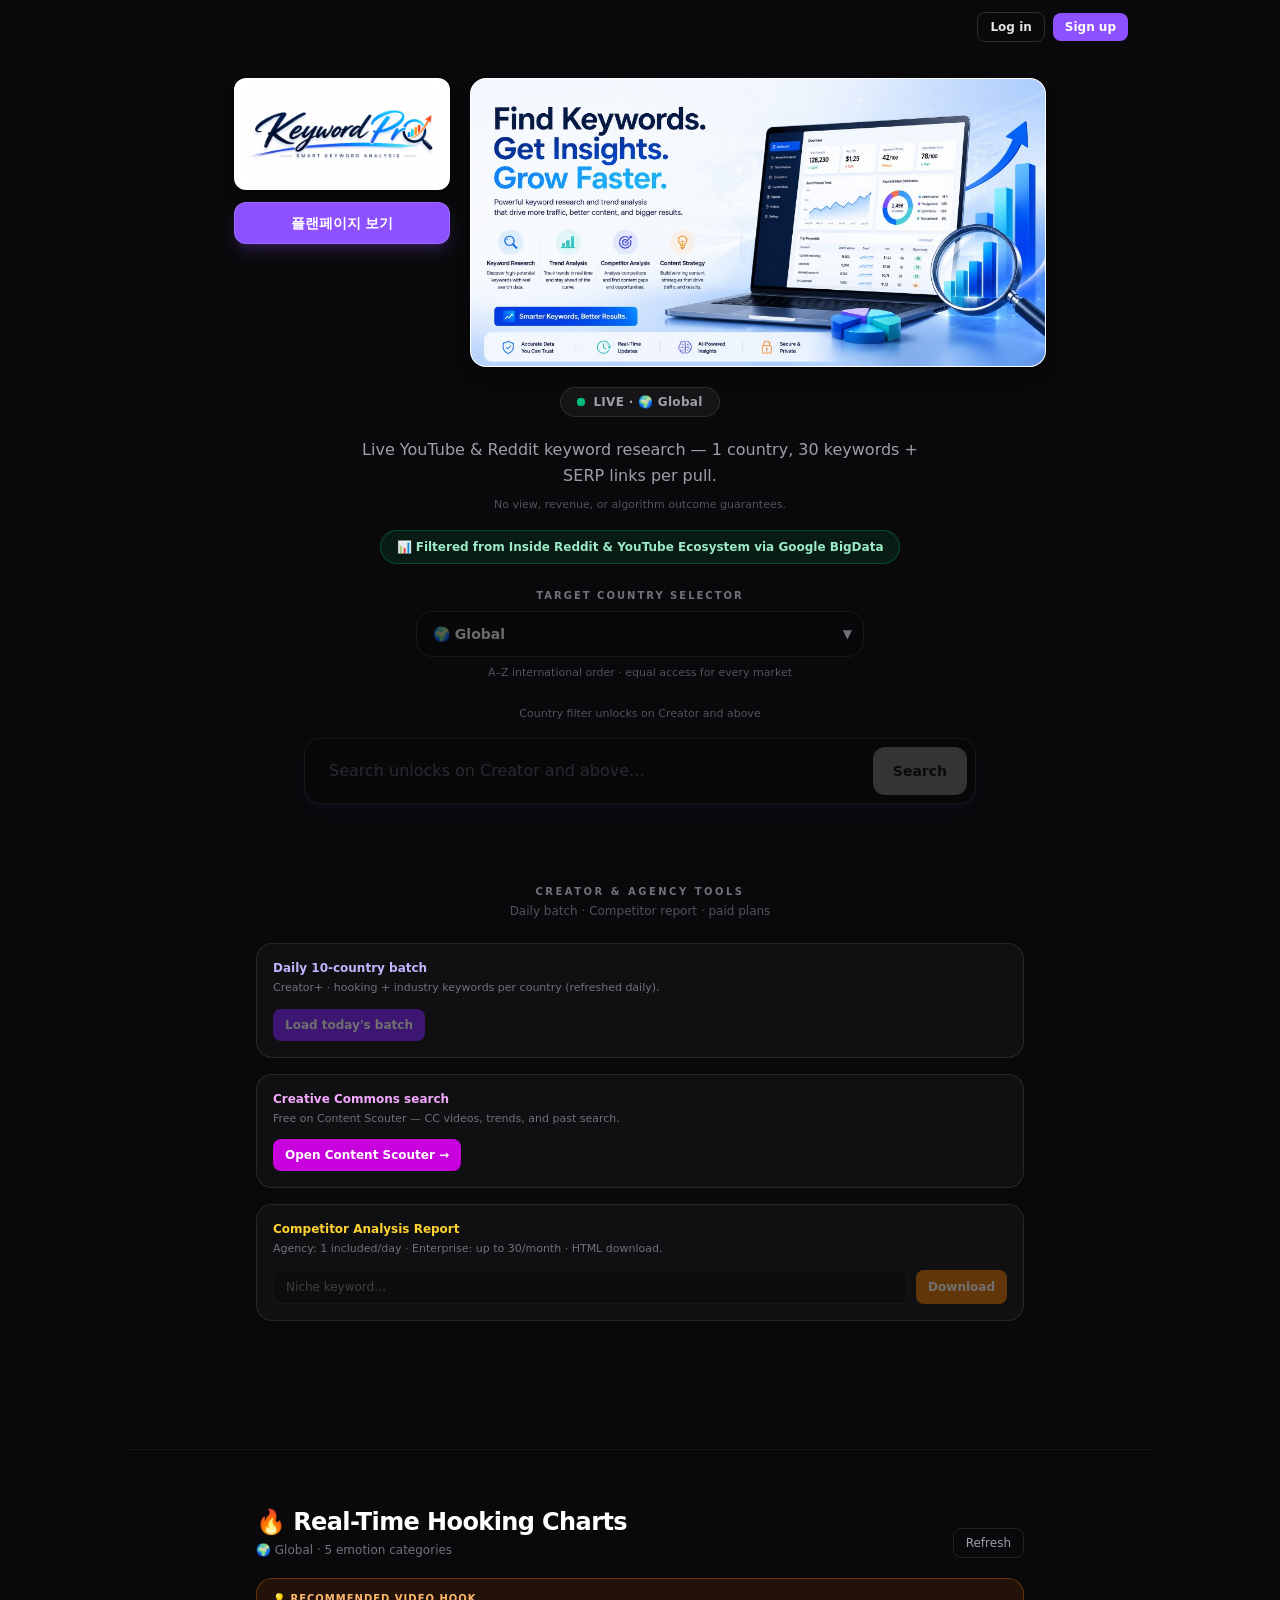
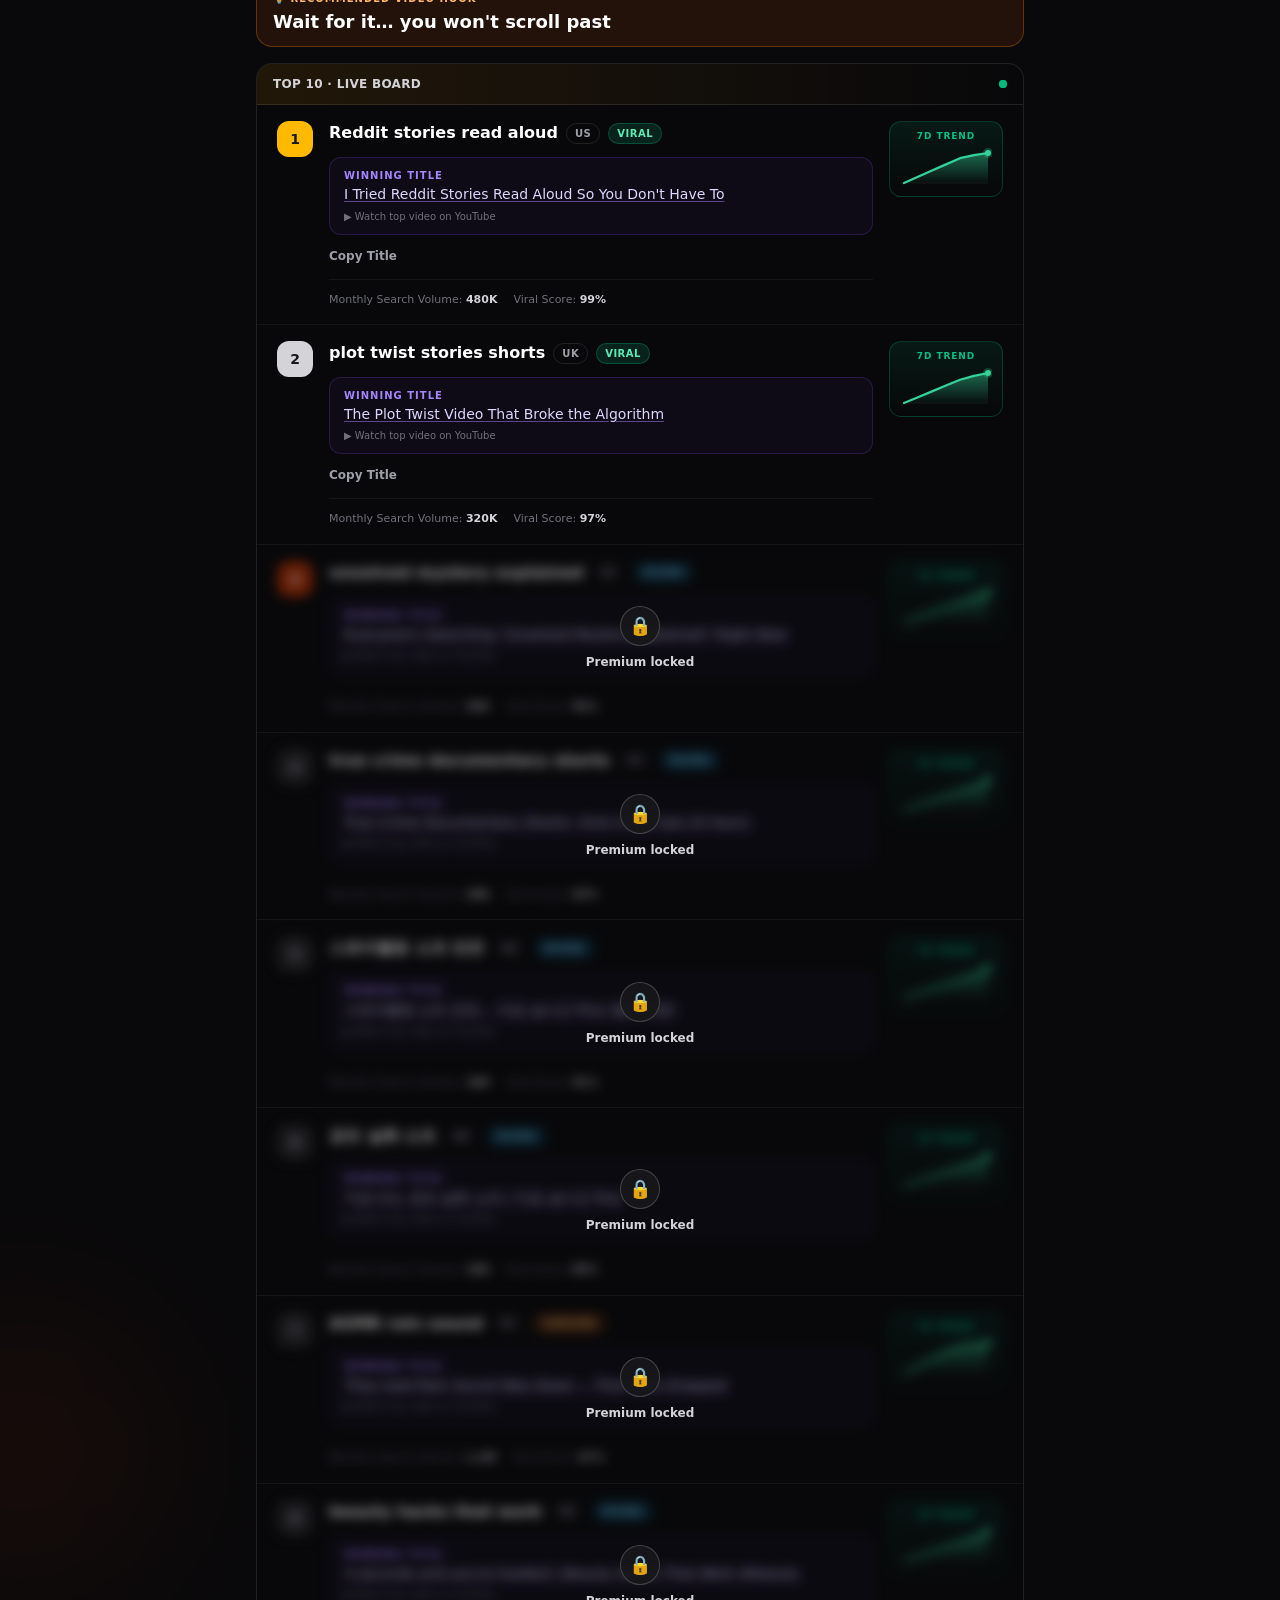
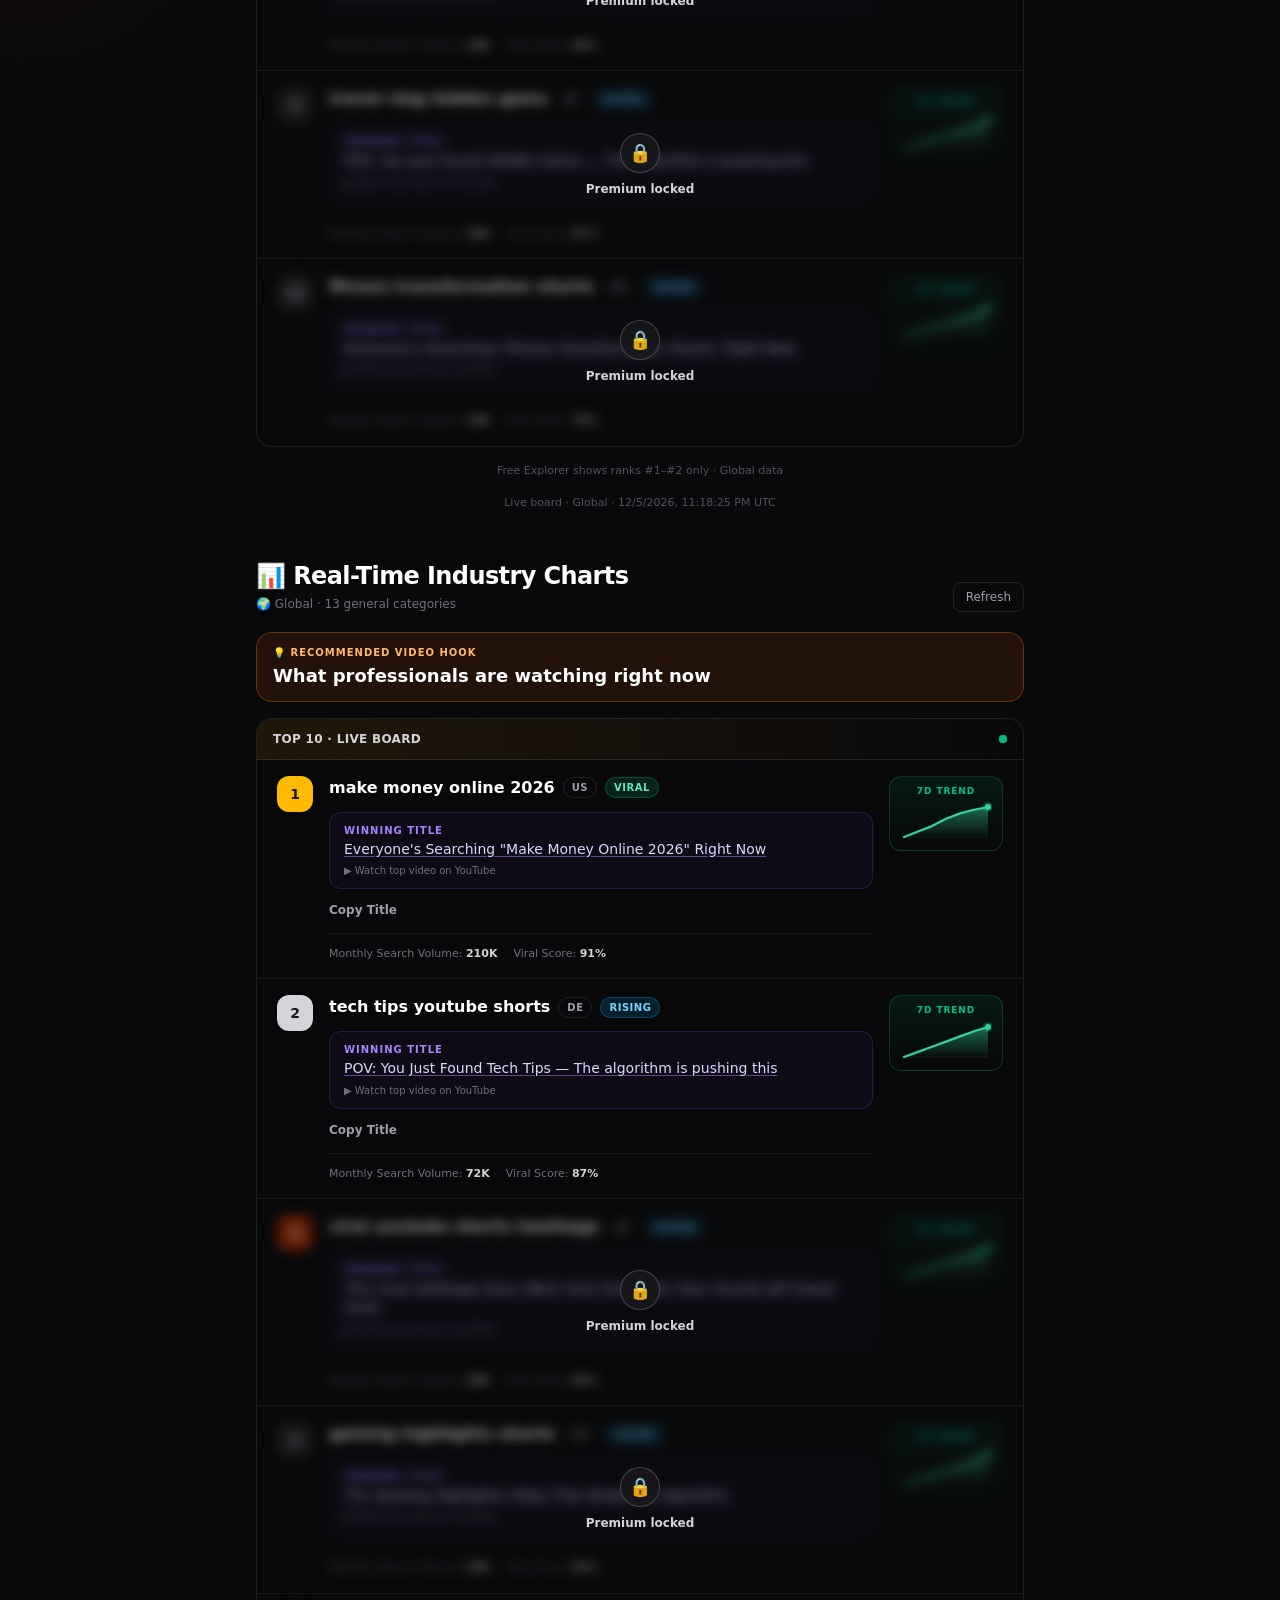
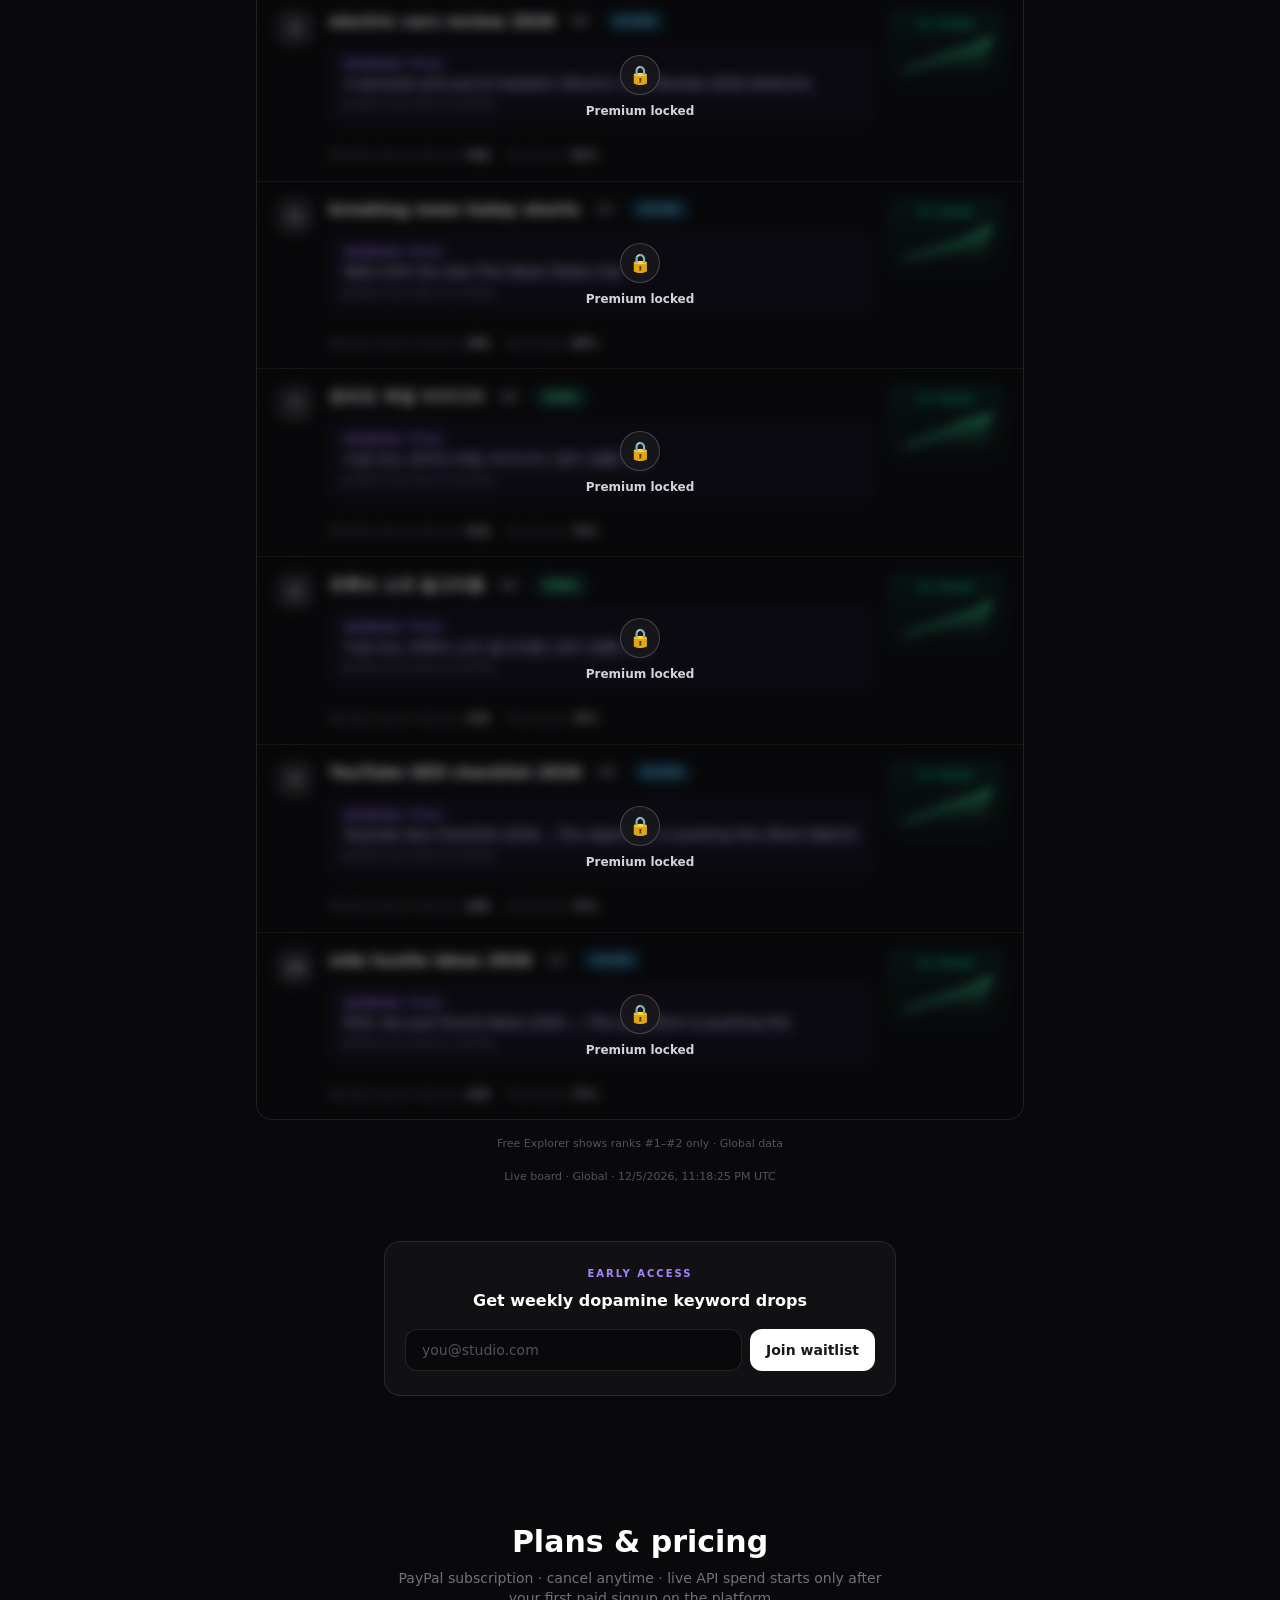
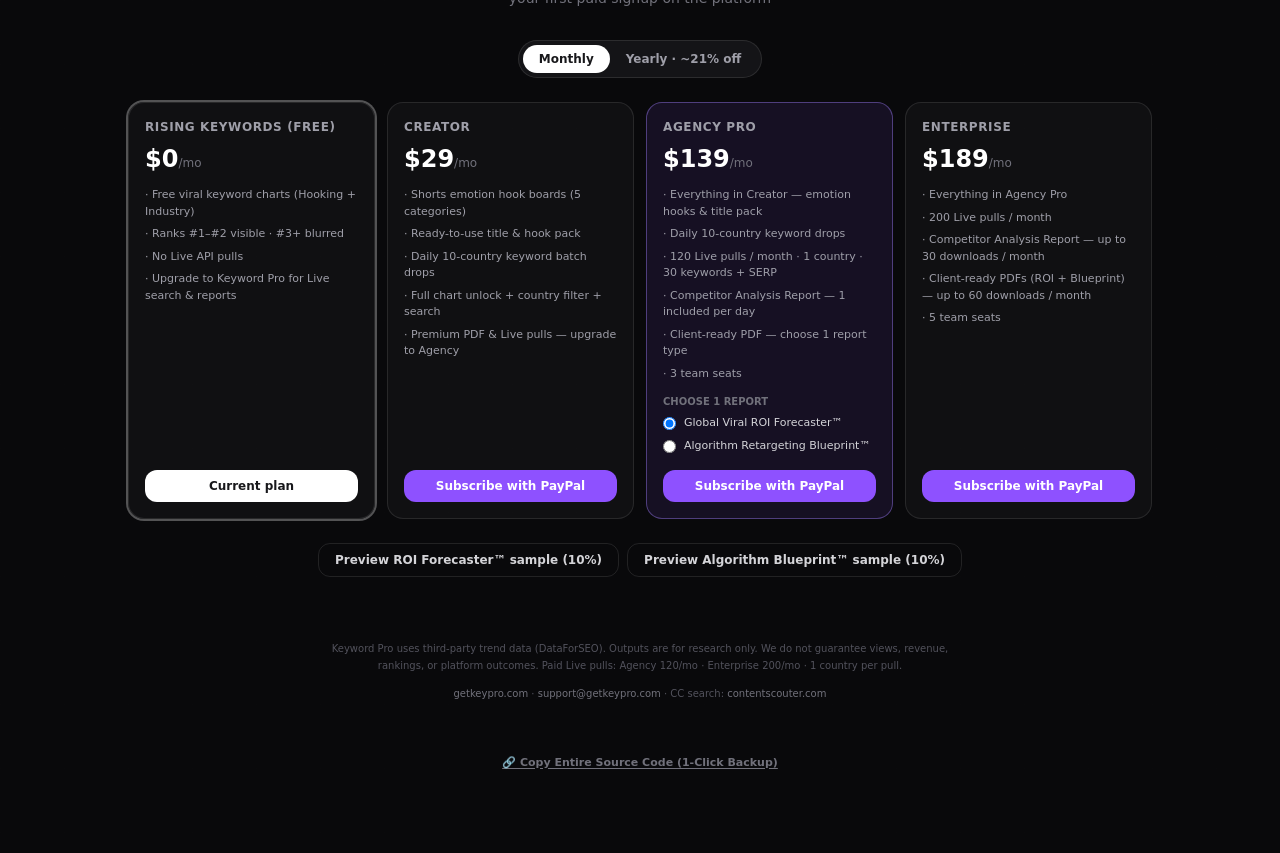
==== commit 1d9e3ef5: "Move Early Access above Plans pricing." ====
--- a/index.html
+++ b/index.html
@@ -1 +1 @@
-<!DOCTYPE html><!--wHjpC_uGYtSFuIq5tNe67--><html lang="en"><head><meta charSet="utf-8"/><meta name="viewport" content="width=device-width, initial-scale=1"/><link rel="preload" as="image" href="/keyword-pro-logo.png"/><link rel="preload" as="image" href="/keyword-pro-hero-banner.png"/><link rel="stylesheet" href="/nxt/static/css/93311a00134988da.css" data-precedence="next"/><link rel="preload" as="script" fetchPriority="low" href="/nxt/static/chunks/webpack-eb7f32b19ab9679c.js"/><script src="/nxt/static/chunks/4bd1b696-c023c6e3521b1417.js" async=""></script><script src="/nxt/static/chunks/255-2aa030c9ba2867e3.js" async=""></script><script src="/nxt/static/chunks/main-app-51fb928cd2727f00.js" async=""></script><script src="/nxt/static/chunks/619-ba102abea3e3d0e4.js" async=""></script><script src="/nxt/static/chunks/239-17c63ab2a4f7ef9b.js" async=""></script><script src="/nxt/static/chunks/376-978318a47fc25c90.js" async=""></script><script src="/nxt/static/chunks/324-a6ce577727e5167f.js" async=""></script><script src="/nxt/static/chunks/850-97735de41576a1cd.js" async=""></script><script src="/nxt/static/chunks/app/page-8b3cf5143b8370e0.js" async=""></script><title>Keyword Pro | Live YouTube &amp; Reddit Keyword Research</title><meta name="description" content="Live keyword pulls with SERP links, trend charts, and research reports. No view or revenue guarantees — honest data for creators."/><meta property="og:title" content="Keyword Pro"/><meta property="og:description" content="Live keyword pulls with SERP links, trend charts, and research reports. No view or revenue guarantees — honest data for creators."/><meta property="og:url" content="https://getkeypro.com/"/><meta property="og:site_name" content="Keyword Pro"/><meta name="twitter:card" content="summary"/><meta name="twitter:title" content="Keyword Pro"/><meta name="twitter:description" content="Live keyword pulls with SERP links, trend charts, and research reports. No view or revenue guarantees — honest data for creators."/><script src="/nxt/static/chunks/polyfills-42372ed130431b0a.js" noModule=""></script></head><body class="antialiased"><div hidden=""><!--$--><!--/$--></div><div class="relative min-h-screen overflow-hidden bg-[#09090b] text-zinc-100"><div class="pointer-events-none absolute inset-0" aria-hidden="true"><div class="absolute top-[-20%] left-1/2 -translate-x-1/2 h-[600px] w-[800px] rounded-full bg-violet-600/10 blur-[120px]"></div><div class="absolute bottom-[-10%] right-[-10%] h-[400px] w-[400px] rounded-full bg-fuchsia-600/8 blur-[100px]"></div><div class="absolute top-[40%] left-[-10%] h-[300px] w-[300px] rounded-full bg-orange-600/6 blur-[80px]"></div><div class="absolute inset-0 opacity-[0.03]" style="background-image:linear-gradient(rgba(255,255,255,.1) 1px, transparent 1px), linear-gradient(90deg, rgba(255,255,255,.1) 1px, transparent 1px);background-size:64px 64px"></div></div><nav class="relative z-10 flex flex-wrap items-center justify-end px-6 py-3 max-w-5xl mx-auto gap-2"><button type="button" class="rounded-lg border border-white/15 px-3 py-1.5 text-xs font-semibold text-zinc-200 hover:bg-white/5">Log in</button><button type="button" class="rounded-lg bg-violet-500 px-3 py-1.5 text-xs font-bold text-white hover:bg-violet-400">Sign up</button></nav><main class="relative z-10 flex flex-col items-center px-5 pb-20 pt-4 sm:pt-6"><header class="text-center mb-8 sm:mb-10 w-full max-w-4xl"><div class="mx-auto mb-5 flex w-full flex-col items-center justify-center gap-4 sm:flex-row sm:items-start sm:gap-5"><div class="flex w-full max-w-[280px] flex-col items-center gap-3 sm:w-auto sm:shrink-0"><img alt="Keyword Pro" width="320" height="96" decoding="async" data-nimg="1" class="h-20 sm:h-24 md:h-28 w-auto rounded-xl bg-white px-3 py-2 object-contain shadow-lg shadow-black/30" style="color:transparent" src="/keyword-pro-logo.png"/><a class="inline-flex w-full items-center justify-center rounded-xl border border-violet-400/50 bg-violet-500 px-4 py-2.5 text-sm font-bold text-white shadow-lg shadow-violet-500/20 hover:bg-violet-400 transition-colors" href="/plans/">플랜페이지 보기</a></div><div class="min-w-0 w-full max-w-xl overflow-hidden rounded-2xl border border-white/10 bg-white shadow-lg shadow-black/30"><img alt="Find Keywords. Get Insights. Grow Faster." width="960" height="480" decoding="async" data-nimg="1" class="h-auto w-full object-contain" style="color:transparent" src="/keyword-pro-hero-banner.png"/></div></div><div class="inline-flex items-center gap-2 rounded-full border border-white/10 bg-white/5 px-4 py-1.5 mb-5"><span class="relative flex h-2 w-2"><span class="absolute inline-flex h-full w-full animate-ping rounded-full bg-emerald-400 opacity-75"></span><span class="relative inline-flex h-2 w-2 rounded-full bg-emerald-500"></span></span><span class="text-xs font-semibold tracking-wide text-zinc-400">LIVE · <!-- -->🌍 Global</span></div><p class="text-sm sm:text-base text-zinc-400 max-w-xl mx-auto leading-relaxed mb-2">Live YouTube &amp; Reddit keyword research — 1 country, 30 keywords + SERP links per pull.</p><p class="text-[11px] text-zinc-600 max-w-lg mx-auto mb-4">No view, revenue, or algorithm outcome guarantees.</p><div class="inline-flex max-w-2xl mx-auto items-center justify-center rounded-full border border-emerald-500/30 bg-emerald-500/10 px-4 py-2 mb-6"><p class="text-[11px] sm:text-xs font-semibold text-emerald-200/95 text-center leading-snug">📊 Filtered from Inside Reddit &amp; YouTube Ecosystem via Google BigData</p></div><div class="mb-6 w-full flex justify-center"><div class="w-full max-w-md mx-auto"><label for="target-country" class="block text-[10px] font-bold uppercase tracking-[0.2em] text-zinc-500 mb-2 text-center">Target Country Selector</label><div class="relative"><select id="target-country" disabled="" class="w-full appearance-none rounded-2xl border border-white/15 bg-zinc-950/90 px-4 py-3 pr-10 text-sm font-semibold text-white outline-none focus:border-violet-400/40 disabled:opacity-40 disabled:cursor-not-allowed"><option value="GLOBAL" selected="">🌍 Global</option><option value="AR">🇦🇷<!-- --> <!-- -->Argentina<!-- --> (<!-- -->AR<!-- -->)</option><option value="AU">🇦🇺<!-- --> <!-- -->Australia<!-- --> (<!-- -->AU<!-- -->)</option><option value="AT">🇦🇹<!-- --> <!-- -->Austria<!-- --> (<!-- -->AT<!-- -->)</option><option value="BH">🇧🇭<!-- --> <!-- -->Bahrain<!-- --> (<!-- -->BH<!-- -->)</option><option value="BD">🇧🇩<!-- --> <!-- -->Bangladesh<!-- --> (<!-- -->BD<!-- -->)</option><option value="BE">🇧🇪<!-- --> <!-- -->Belgium<!-- --> (<!-- -->BE<!-- -->)</option><option value="BR">🇧🇷<!-- --> <!-- -->Brazil<!-- --> (<!-- -->BR<!-- -->)</option><option value="BG">🇧🇬<!-- --> <!-- -->Bulgaria<!-- --> (<!-- -->BG<!-- -->)</option><option value="CA">🇨🇦<!-- --> <!-- -->Canada<!-- --> (<!-- -->CA<!-- -->)</option><option value="CL">🇨🇱<!-- --> <!-- -->Chile<!-- --> (<!-- -->CL<!-- -->)</option><option value="CN">🇨🇳<!-- --> <!-- -->China<!-- --> (<!-- -->CN<!-- -->)</option><option value="CO">🇨🇴<!-- --> <!-- -->Colombia<!-- --> (<!-- -->CO<!-- -->)</option><option value="HR">🇭🇷<!-- --> <!-- -->Croatia<!-- --> (<!-- -->HR<!-- -->)</option><option value="CZ">🇨🇿<!-- --> <!-- -->Czechia<!-- --> (<!-- -->CZ<!-- -->)</option><option value="DK">🇩🇰<!-- --> <!-- -->Denmark<!-- --> (<!-- -->DK<!-- -->)</option><option value="EC">🇪🇨<!-- --> <!-- -->Ecuador<!-- --> (<!-- -->EC<!-- -->)</option><option value="EG">🇪🇬<!-- --> <!-- -->Egypt<!-- --> (<!-- -->EG<!-- -->)</option><option value="FI">🇫🇮<!-- --> <!-- -->Finland<!-- --> (<!-- -->FI<!-- -->)</option><option value="FR">🇫🇷<!-- --> <!-- -->France<!-- --> (<!-- -->FR<!-- -->)</option><option value="DE">🇩🇪<!-- --> <!-- -->Germany<!-- --> (<!-- -->DE<!-- -->)</option><option value="GH">🇬🇭<!-- --> <!-- -->Ghana<!-- --> (<!-- -->GH<!-- -->)</option><option value="GR">🇬🇷<!-- --> <!-- -->Greece<!-- --> (<!-- -->GR<!-- -->)</option><option value="HK">🇭🇰<!-- --> <!-- -->Hong Kong<!-- --> (<!-- -->HK<!-- -->)</option><option value="HU">🇭🇺<!-- --> <!-- -->Hungary<!-- --> (<!-- -->HU<!-- -->)</option><option value="IN">🇮🇳<!-- --> <!-- -->India<!-- --> (<!-- -->IN<!-- -->)</option><option value="ID">🇮🇩<!-- --> <!-- -->Indonesia<!-- --> (<!-- -->ID<!-- -->)</option><option value="IE">🇮🇪<!-- --> <!-- -->Ireland<!-- --> (<!-- -->IE<!-- -->)</option><option value="IL">🇮🇱<!-- --> <!-- -->Israel<!-- --> (<!-- -->IL<!-- -->)</option><option value="IT">🇮🇹<!-- --> <!-- -->Italy<!-- --> (<!-- -->IT<!-- -->)</option><option value="JP">🇯🇵<!-- --> <!-- -->Japan<!-- --> (<!-- -->JP<!-- -->)</option><option value="JO">🇯🇴<!-- --> <!-- -->Jordan<!-- --> (<!-- -->JO<!-- -->)</option><option value="KZ">🇰🇿<!-- --> <!-- -->Kazakhstan<!-- --> (<!-- -->KZ<!-- -->)</option><option value="KE">🇰🇪<!-- --> <!-- -->Kenya<!-- --> (<!-- -->KE<!-- -->)</option><option value="KR">🇰🇷<!-- --> <!-- -->Korea<!-- --> (<!-- -->KR<!-- -->)</option><option value="KW">🇰🇼<!-- --> <!-- -->Kuwait<!-- --> (<!-- -->KW<!-- -->)</option><option value="MY">🇲🇾<!-- --> <!-- -->Malaysia<!-- --> (<!-- -->MY<!-- -->)</option><option value="MX">🇲🇽<!-- --> <!-- -->Mexico<!-- --> (<!-- -->MX<!-- -->)</option><option value="MA">🇲🇦<!-- --> <!-- -->Morocco<!-- --> (<!-- -->MA<!-- -->)</option><option value="NP">🇳🇵<!-- --> <!-- -->Nepal<!-- --> (<!-- -->NP<!-- -->)</option><option value="NL">🇳🇱<!-- --> <!-- -->Netherlands<!-- --> (<!-- -->NL<!-- -->)</option><option value="NZ">🇳🇿<!-- --> <!-- -->New Zealand<!-- --> (<!-- -->NZ<!-- -->)</option><option value="NG">🇳🇬<!-- --> <!-- -->Nigeria<!-- --> (<!-- -->NG<!-- -->)</option><option value="NO">🇳🇴<!-- --> <!-- -->Norway<!-- --> (<!-- -->NO<!-- -->)</option><option value="OM">🇴🇲<!-- --> <!-- -->Oman<!-- --> (<!-- -->OM<!-- -->)</option><option value="PK">🇵🇰<!-- --> <!-- -->Pakistan<!-- --> (<!-- -->PK<!-- -->)</option><option value="PE">🇵🇪<!-- --> <!-- -->Peru<!-- --> (<!-- -->PE<!-- -->)</option><option value="PH">🇵🇭<!-- --> <!-- -->Philippines<!-- --> (<!-- -->PH<!-- -->)</option><option value="PL">🇵🇱<!-- --> <!-- -->Poland<!-- --> (<!-- -->PL<!-- -->)</option><option value="PT">🇵🇹<!-- --> <!-- -->Portugal<!-- --> (<!-- -->PT<!-- -->)</option><option value="QA">🇶🇦<!-- --> <!-- -->Qatar<!-- --> (<!-- -->QA<!-- -->)</option><option value="RO">🇷🇴<!-- --> <!-- -->Romania<!-- --> (<!-- -->RO<!-- -->)</option><option value="RU">🇷🇺<!-- --> <!-- -->Russia<!-- --> (<!-- -->RU<!-- -->)</option><option value="SA">🇸🇦<!-- --> <!-- -->Saudi Arabia<!-- --> (<!-- -->SA<!-- -->)</option><option value="RS">🇷🇸<!-- --> <!-- -->Serbia<!-- --> (<!-- -->RS<!-- -->)</option><option value="SG">🇸🇬<!-- --> <!-- -->Singapore<!-- --> (<!-- -->SG<!-- -->)</option><option value="SK">🇸🇰<!-- --> <!-- -->Slovakia<!-- --> (<!-- -->SK<!-- -->)</option><option value="ZA">🇿🇦<!-- --> <!-- -->South Africa<!-- --> (<!-- -->ZA<!-- -->)</option><option value="ES">🇪🇸<!-- --> <!-- -->Spain<!-- --> (<!-- -->ES<!-- -->)</option><option value="LK">🇱🇰<!-- --> <!-- -->Sri Lanka<!-- --> (<!-- -->LK<!-- -->)</option><option value="SE">🇸🇪<!-- --> <!-- -->Sweden<!-- --> (<!-- -->SE<!-- -->)</option><option value="CH">🇨🇭<!-- --> <!-- -->Switzerland<!-- --> (<!-- -->CH<!-- -->)</option><option value="TW">🇹🇼<!-- --> <!-- -->Taiwan<!-- --> (<!-- -->TW<!-- -->)</option><option value="TH">🇹🇭<!-- --> <!-- -->Thailand<!-- --> (<!-- -->TH<!-- -->)</option><option value="TN">🇹🇳<!-- --> <!-- -->Tunisia<!-- --> (<!-- -->TN<!-- -->)</option><option value="TR">🇹🇷<!-- --> <!-- -->Turkey<!-- --> (<!-- -->TR<!-- -->)</option><option value="UA">🇺🇦<!-- --> <!-- -->Ukraine<!-- --> (<!-- -->UA<!-- -->)</option><option value="AE">🇦🇪<!-- --> <!-- -->United Arab Emirates<!-- --> (<!-- -->AE<!-- -->)</option><option value="UK">🇬🇧<!-- --> <!-- -->United Kingdom<!-- --> (<!-- -->UK<!-- -->)</option><option value="US">🇺🇸<!-- --> <!-- -->United States<!-- --> (<!-- -->US<!-- -->)</option><option value="UZ">🇺🇿<!-- --> <!-- -->Uzbekistan<!-- --> (<!-- -->UZ<!-- -->)</option><option value="VE">🇻🇪<!-- --> <!-- -->Venezuela<!-- --> (<!-- -->VE<!-- -->)</option><option value="VN">🇻🇳<!-- --> <!-- -->Vietnam<!-- --> (<!-- -->VN<!-- -->)</option></select><span class="pointer-events-none absolute right-3 top-1/2 -translate-y-1/2 text-zinc-500 text-xs" aria-hidden="true">▼</span></div><p class="mt-2 text-[11px] text-zinc-600 text-center">A–Z international order · equal access for every market</p></div></div><p class="text-[11px] text-zinc-600 mb-4">Country filter unlocks on Creator and above</p><form class="w-full max-w-2xl mx-auto"><div class="flex items-stretch gap-2 rounded-2xl border border-white/15 bg-zinc-950/80 p-2 shadow-lg shadow-violet-500/10 focus-within:border-violet-400/40 transition-colors opacity-45"><input type="search" placeholder="Search unlocks on Creator and above…" class="flex-1 min-w-0 rounded-xl bg-transparent px-4 py-3 text-sm sm:text-base text-white placeholder:text-zinc-600 outline-none" disabled="" value=""/><button type="submit" disabled="" class="shrink-0 rounded-xl bg-white px-5 py-3 text-sm font-black text-zinc-900 hover:bg-zinc-200 disabled:opacity-40 transition-colors">Search</button></div></form></header><section class="w-full max-w-3xl mx-auto mt-10 animate-fade-in"><div class="text-center mb-6"><p class="text-[10px] font-bold uppercase tracking-[0.25em] text-zinc-500 mb-1">Creator &amp; Agency tools</p><p class="text-xs text-zinc-600">Daily batch · Competitor report · paid plans</p></div><div class="grid gap-4 sm:grid-cols-1"><div class="rounded-2xl border border-white/10 bg-zinc-900/50 p-4"><p class="text-xs font-bold text-violet-300 mb-1">Daily 10-country batch</p><p class="text-[11px] text-zinc-500 mb-3">Creator+ · hooking + industry keywords per country (refreshed daily).</p><button type="button" disabled="" class="rounded-lg bg-violet-600 px-3 py-2 text-xs font-bold text-white disabled:opacity-40">Load today&#x27;s batch</button></div><div class="rounded-2xl border border-white/10 bg-zinc-900/50 p-4"><p class="text-xs font-bold text-fuchsia-300 mb-1">Creative Commons search</p><p class="text-[11px] text-zinc-500 mb-3">Free on Content Scouter — CC videos, trends, and past search.</p><a href="https://contentscouter.com" target="_blank" rel="noopener noreferrer" class="inline-flex rounded-lg bg-fuchsia-600 px-3 py-2 text-xs font-bold text-white hover:bg-fuchsia-500 transition-colors">Open Content Scouter →</a></div><div class="rounded-2xl border border-white/10 bg-zinc-900/50 p-4"><p class="text-xs font-bold text-amber-300 mb-1">Competitor Analysis Report</p><p class="text-[11px] text-zinc-500 mb-3">Agency: 1 included/day · Enterprise: up to 30/month · HTML download.</p><div class="flex gap-2"><input type="text" placeholder="Niche keyword…" disabled="" class="flex-1 rounded-lg border border-white/10 bg-zinc-950/80 px-3 py-2 text-xs text-white outline-none disabled:opacity-40" value=""/><button type="button" disabled="" class="rounded-lg bg-amber-600 px-3 py-2 text-xs font-bold text-white disabled:opacity-40">Download</button></div></div></div></section><section class="w-full max-w-5xl mx-auto mt-24 sm:mt-32 pt-10 sm:pt-14 border-t border-white/5 space-y-12 animate-fade-in"><section class="w-full max-w-3xl mx-auto animate-fade-in"><div class="flex items-end justify-between gap-4 mb-5"><div><h2 class="text-xl sm:text-2xl font-black text-white tracking-tight">🔥 Real-Time Hooking Charts</h2><p class="text-xs text-zinc-500 mt-1">🌍 Global · 5 emotion categories</p></div><button type="button" class="shrink-0 text-xs text-zinc-400 hover:text-white px-3 py-1.5 rounded-lg border border-white/10 hover:border-white/20 disabled:opacity-40 transition-colors">Refresh</button></div><div class="rounded-2xl bg-orange-500/10 border border-orange-400/30 px-4 py-3 mb-4"><p class="text-[10px] font-bold uppercase tracking-widest text-orange-300 mb-1">💡 Recommended Video Hook</p><p class="text-base sm:text-lg font-bold text-white leading-snug">Wait for it… you won&#x27;t scroll past</p></div><div class="rounded-2xl border border-white/10 bg-zinc-950/60 overflow-hidden"><div class="px-4 py-3 border-b border-white/10 flex items-center justify-between bg-gradient-to-r from-amber-500/10 to-transparent"><p class="text-xs font-bold text-zinc-300 tracking-wide">TOP <!-- -->10<!-- --> · LIVE BOARD</p><span class="relative flex h-2 w-2"><span class="absolute inline-flex h-full w-full animate-ping rounded-full bg-emerald-400 opacity-75"></span><span class="relative inline-flex h-2 w-2 rounded-full bg-emerald-500"></span></span></div><div class="divide-y divide-white/5"><article class="relative px-4 sm:px-5 py-4 hover:bg-white/[0.03] transition-colors overflow-hidden"><div class="flex items-start gap-3 sm:gap-4 transition-[filter] "><span class="flex h-9 w-9 shrink-0 items-center justify-center rounded-xl text-sm font-black bg-amber-400 text-zinc-900">1</span><div class="flex-1 min-w-0"><div class="flex flex-wrap items-center gap-2 mb-3"><h3 class="font-bold text-white text-sm sm:text-base">Reddit stories read aloud</h3><span class="text-[10px] font-bold uppercase tracking-wider px-2 py-0.5 rounded-full border border-white/10 text-zinc-400">US</span><span class="text-[10px] font-bold uppercase tracking-wider px-2 py-0.5 rounded-full border bg-emerald-500/15 text-emerald-300 border-emerald-500/30">Viral</span></div><div class="rounded-xl bg-violet-500/5 border border-violet-500/20 px-3.5 py-2.5 mb-2"><p class="text-[10px] font-bold uppercase tracking-widest text-violet-400 mb-0.5">Winning Title</p><a href="https://www.youtube.com/results?search_query=Reddit%20stories%20read%20aloud" target="_blank" rel="noopener noreferrer" class="text-sm font-medium text-violet-200 hover:text-white underline underline-offset-2 decoration-violet-400/50 leading-snug block">I Tried Reddit Stories Read Aloud So You Don&#x27;t Have To</a><p class="mt-1 text-[10px] text-zinc-500">▶ Watch top video on YouTube</p></div><button type="button" class="text-xs font-semibold text-zinc-400 hover:text-violet-300 transition-colors">Copy Title</button><div class="mt-3 flex flex-wrap items-center gap-x-4 gap-y-1 border-t border-white/5 pt-3 text-[11px] text-zinc-500"><span>Monthly Search Volume:<!-- --> <span class="font-semibold text-zinc-300">480K</span></span><span>Viral Score:<!-- --> <span class="font-semibold text-zinc-300">99<!-- -->%</span></span></div></div><div class="shrink-0 rounded-xl border border-emerald-500/25 bg-gradient-to-b from-emerald-500/10 to-transparent px-2.5 py-2 " title="7d trend"><p class="text-[9px] font-bold uppercase tracking-widest text-emerald-400/90 mb-1 text-center">7d trend</p><svg width="92" height="40" viewBox="0 0 92 40" class="block mx-auto" aria-hidden="true"><defs><linearGradient id="_R_q6a4ravb_" x1="0" y1="0" x2="0" y2="1"><stop offset="0%" stop-color="#34d399" stop-opacity="0.45"></stop><stop offset="100%" stop-color="#34d399" stop-opacity="0.02"></stop></linearGradient></defs><line x1="4" y1="35" x2="88" y2="35" stroke="rgba(255,255,255,0.06)" stroke-width="1"></line><path d="M4.00 35.00 L18.00 28.79 L32.00 22.59 L46.00 16.38 L60.00 10.17 L74.00 7.07 L88.00 5.00 L88.00 35.00 L4.00 35.00 Z" fill="url(#_R_q6a4ravb_)"></path><path d="M4.00 35.00 L18.00 28.79 L32.00 22.59 L46.00 16.38 L60.00 10.17 L74.00 7.07 L88.00 5.00" fill="none" stroke="#34d399" stroke-width="2.25" stroke-linecap="round" stroke-linejoin="round"></path><circle cx="88" cy="5" r="3" fill="#34d399"></circle><circle cx="88" cy="5" r="5" fill="#34d399" fill-opacity="0.25"></circle></svg></div></div></article><article class="relative px-4 sm:px-5 py-4 hover:bg-white/[0.03] transition-colors overflow-hidden"><div class="flex items-start gap-3 sm:gap-4 transition-[filter] "><span class="flex h-9 w-9 shrink-0 items-center justify-center rounded-xl text-sm font-black bg-zinc-300 text-zinc-900">2</span><div class="flex-1 min-w-0"><div class="flex flex-wrap items-center gap-2 mb-3"><h3 class="font-bold text-white text-sm sm:text-base">plot twist stories shorts</h3><span class="text-[10px] font-bold uppercase tracking-wider px-2 py-0.5 rounded-full border border-white/10 text-zinc-400">UK</span><span class="text-[10px] font-bold uppercase tracking-wider px-2 py-0.5 rounded-full border bg-emerald-500/15 text-emerald-300 border-emerald-500/30">Viral</span></div><div class="rounded-xl bg-violet-500/5 border border-violet-500/20 px-3.5 py-2.5 mb-2"><p class="text-[10px] font-bold uppercase tracking-widest text-violet-400 mb-0.5">Winning Title</p><a href="https://www.youtube.com/results?search_query=plot%20twist%20stories%20shorts" target="_blank" rel="noopener noreferrer" class="text-sm font-medium text-violet-200 hover:text-white underline underline-offset-2 decoration-violet-400/50 leading-snug block">The Plot Twist Video That Broke the Algorithm</a><p class="mt-1 text-[10px] text-zinc-500">▶ Watch top video on YouTube</p></div><button type="button" class="text-xs font-semibold text-zinc-400 hover:text-violet-300 transition-colors">Copy Title</button><div class="mt-3 flex flex-wrap items-center gap-x-4 gap-y-1 border-t border-white/5 pt-3 text-[11px] text-zinc-500"><span>Monthly Search Volume:<!-- --> <span class="font-semibold text-zinc-300">320K</span></span><span>Viral Score:<!-- --> <span class="font-semibold text-zinc-300">97<!-- -->%</span></span></div></div><div class="shrink-0 rounded-xl border border-emerald-500/25 bg-gradient-to-b from-emerald-500/10 to-transparent px-2.5 py-2 " title="7d trend"><p class="text-[9px] font-bold uppercase tracking-widest text-emerald-400/90 mb-1 text-center">7d trend</p><svg width="92" height="40" viewBox="0 0 92 40" class="block mx-auto" aria-hidden="true"><defs><linearGradient id="_R_qaa4ravb_" x1="0" y1="0" x2="0" y2="1"><stop offset="0%" stop-color="#34d399" stop-opacity="0.45"></stop><stop offset="100%" stop-color="#34d399" stop-opacity="0.02"></stop></linearGradient></defs><line x1="4" y1="35" x2="88" y2="35" stroke="rgba(255,255,255,0.06)" stroke-width="1"></line><path d="M4.00 35.00 L18.00 29.19 L32.00 23.39 L46.00 17.58 L60.00 11.77 L74.00 7.90 L88.00 5.00 L88.00 35.00 L4.00 35.00 Z" fill="url(#_R_qaa4ravb_)"></path><path d="M4.00 35.00 L18.00 29.19 L32.00 23.39 L46.00 17.58 L60.00 11.77 L74.00 7.90 L88.00 5.00" fill="none" stroke="#34d399" stroke-width="2.25" stroke-linecap="round" stroke-linejoin="round"></path><circle cx="88" cy="5" r="3" fill="#34d399"></circle><circle cx="88" cy="5" r="5" fill="#34d399" fill-opacity="0.25"></circle></svg></div></div></article><article class="relative px-4 sm:px-5 py-4 hover:bg-white/[0.03] transition-colors overflow-hidden"><div class="flex items-start gap-3 sm:gap-4 transition-[filter] blur-[6px] select-none pointer-events-none"><span class="flex h-9 w-9 shrink-0 items-center justify-center rounded-xl text-sm font-black bg-orange-700/80 text-white">3</span><div class="flex-1 min-w-0"><div class="flex flex-wrap items-center gap-2 mb-3"><h3 class="font-bold text-white text-sm sm:text-base">unsolved mystery explained</h3><span class="text-[10px] font-bold uppercase tracking-wider px-2 py-0.5 rounded-full border border-white/10 text-zinc-400">US</span><span class="text-[10px] font-bold uppercase tracking-wider px-2 py-0.5 rounded-full border bg-sky-500/15 text-sky-300 border-sky-500/30">Rising</span></div><div class="rounded-xl bg-violet-500/5 border border-violet-500/20 px-3.5 py-2.5 mb-2"><p class="text-[10px] font-bold uppercase tracking-widest text-violet-400 mb-0.5">Winning Title</p><a href="https://www.youtube.com/results?search_query=unsolved%20mystery%20explained" target="_blank" rel="noopener noreferrer" class="text-sm font-medium text-violet-200 hover:text-white underline underline-offset-2 decoration-violet-400/50 leading-snug block">Everyone&#x27;s Searching &quot;Unsolved Mystery Explained&quot; Right Now</a><p class="mt-1 text-[10px] text-zinc-500">▶ Watch top video on YouTube</p></div><div class="mt-3 flex flex-wrap items-center gap-x-4 gap-y-1 border-t border-white/5 pt-3 text-[11px] text-zinc-500"><span>Monthly Search Volume:<!-- --> <span class="font-semibold text-zinc-300">95K</span></span><span>Viral Score:<!-- --> <span class="font-semibold text-zinc-300">95<!-- -->%</span></span></div></div><div class="shrink-0 rounded-xl border border-emerald-500/25 bg-gradient-to-b from-emerald-500/10 to-transparent px-2.5 py-2 " title="7d trend"><p class="text-[9px] font-bold uppercase tracking-widest text-emerald-400/90 mb-1 text-center">7d trend</p><svg width="92" height="40" viewBox="0 0 92 40" class="block mx-auto" aria-hidden="true"><defs><linearGradient id="_R_qea4ravb_" x1="0" y1="0" x2="0" y2="1"><stop offset="0%" stop-color="#34d399" stop-opacity="0.45"></stop><stop offset="100%" stop-color="#34d399" stop-opacity="0.02"></stop></linearGradient></defs><line x1="4" y1="35" x2="88" y2="35" stroke="rgba(255,255,255,0.06)" stroke-width="1"></line><path d="M4.00 35.00 L18.00 30.59 L32.00 25.29 L46.00 20.00 L60.00 14.71 L74.00 9.41 L88.00 5.00 L88.00 35.00 L4.00 35.00 Z" fill="url(#_R_qea4ravb_)"></path><path d="M4.00 35.00 L18.00 30.59 L32.00 25.29 L46.00 20.00 L60.00 14.71 L74.00 9.41 L88.00 5.00" fill="none" stroke="#34d399" stroke-width="2.25" stroke-linecap="round" stroke-linejoin="round"></path><circle cx="88" cy="5" r="3" fill="#34d399"></circle><circle cx="88" cy="5" r="5" fill="#34d399" fill-opacity="0.25"></circle></svg></div></div><div class="absolute inset-0 flex flex-col items-center justify-center bg-zinc-950/40"><span class="flex h-10 w-10 items-center justify-center rounded-full border border-white/20 bg-zinc-900/90 text-lg" aria-hidden="true">🔒</span><p class="mt-2 text-xs font-semibold text-zinc-300">Premium locked</p></div></article><article class="relative px-4 sm:px-5 py-4 hover:bg-white/[0.03] transition-colors overflow-hidden"><div class="flex items-start gap-3 sm:gap-4 transition-[filter] blur-[6px] select-none pointer-events-none"><span class="flex h-9 w-9 shrink-0 items-center justify-center rounded-xl text-sm font-black bg-zinc-800 text-zinc-400">4</span><div class="flex-1 min-w-0"><div class="flex flex-wrap items-center gap-2 mb-3"><h3 class="font-bold text-white text-sm sm:text-base">true crime documentary shorts</h3><span class="text-[10px] font-bold uppercase tracking-wider px-2 py-0.5 rounded-full border border-white/10 text-zinc-400">US</span><span class="text-[10px] font-bold uppercase tracking-wider px-2 py-0.5 rounded-full border bg-sky-500/15 text-sky-300 border-sky-500/30">Rising</span></div><div class="rounded-xl bg-violet-500/5 border border-violet-500/20 px-3.5 py-2.5 mb-2"><p class="text-[10px] font-bold uppercase tracking-widest text-violet-400 mb-0.5">Winning Title</p><a href="https://www.youtube.com/results?search_query=true%20crime%20documentary%20shorts" target="_blank" rel="noopener noreferrer" class="text-sm font-medium text-violet-200 hover:text-white underline underline-offset-2 decoration-violet-400/50 leading-snug block">True Crime Documentary Shorts: Viral in the last 24 hours</a><p class="mt-1 text-[10px] text-zinc-500">▶ Watch top video on YouTube</p></div><div class="mt-3 flex flex-wrap items-center gap-x-4 gap-y-1 border-t border-white/5 pt-3 text-[11px] text-zinc-500"><span>Monthly Search Volume:<!-- --> <span class="font-semibold text-zinc-300">28K</span></span><span>Viral Score:<!-- --> <span class="font-semibold text-zinc-300">93<!-- -->%</span></span></div></div><div class="shrink-0 rounded-xl border border-emerald-500/25 bg-gradient-to-b from-emerald-500/10 to-transparent px-2.5 py-2 " title="7d trend"><p class="text-[9px] font-bold uppercase tracking-widest text-emerald-400/90 mb-1 text-center">7d trend</p><svg width="92" height="40" viewBox="0 0 92 40" class="block mx-auto" aria-hidden="true"><defs><linearGradient id="_R_qia4ravb_" x1="0" y1="0" x2="0" y2="1"><stop offset="0%" stop-color="#34d399" stop-opacity="0.45"></stop><stop offset="100%" stop-color="#34d399" stop-opacity="0.02"></stop></linearGradient></defs><line x1="4" y1="35" x2="88" y2="35" stroke="rgba(255,255,255,0.06)" stroke-width="1"></line><path d="M4.00 35.00 L18.00 30.26 L32.00 25.53 L46.00 20.79 L60.00 16.05 L74.00 11.32 L88.00 5.00 L88.00 35.00 L4.00 35.00 Z" fill="url(#_R_qia4ravb_)"></path><path d="M4.00 35.00 L18.00 30.26 L32.00 25.53 L46.00 20.79 L60.00 16.05 L74.00 11.32 L88.00 5.00" fill="none" stroke="#34d399" stroke-width="2.25" stroke-linecap="round" stroke-linejoin="round"></path><circle cx="88" cy="5" r="3" fill="#34d399"></circle><circle cx="88" cy="5" r="5" fill="#34d399" fill-opacity="0.25"></circle></svg></div></div><div class="absolute inset-0 flex flex-col items-center justify-center bg-zinc-950/40"><span class="flex h-10 w-10 items-center justify-center rounded-full border border-white/20 bg-zinc-900/90 text-lg" aria-hidden="true">🔒</span><p class="mt-2 text-xs font-semibold text-zinc-300">Premium locked</p></div></article><article class="relative px-4 sm:px-5 py-4 hover:bg-white/[0.03] transition-colors overflow-hidden"><div class="flex items-start gap-3 sm:gap-4 transition-[filter] blur-[6px] select-none pointer-events-none"><span class="flex h-9 w-9 shrink-0 items-center justify-center rounded-xl text-sm font-black bg-zinc-800 text-zinc-400">5</span><div class="flex-1 min-w-0"><div class="flex flex-wrap items-center gap-2 mb-3"><h3 class="font-bold text-white text-sm sm:text-base">스토리텔링 쇼츠 반전</h3><span class="text-[10px] font-bold uppercase tracking-wider px-2 py-0.5 rounded-full border border-white/10 text-zinc-400">KR</span><span class="text-[10px] font-bold uppercase tracking-wider px-2 py-0.5 rounded-full border bg-sky-500/15 text-sky-300 border-sky-500/30">Rising</span></div><div class="rounded-xl bg-violet-500/5 border border-violet-500/20 px-3.5 py-2.5 mb-2"><p class="text-[10px] font-bold uppercase tracking-widest text-violet-400 mb-0.5">Winning Title</p><a href="https://www.youtube.com/results?search_query=%EC%8A%A4%ED%86%A0%EB%A6%AC%ED%85%94%EB%A7%81%20%EC%87%BC%EC%B8%A0%20%EB%B0%98%EC%A0%84" target="_blank" rel="noopener noreferrer" class="text-sm font-medium text-violet-200 hover:text-white underline underline-offset-2 decoration-violet-400/50 leading-snug block">스토리텔링 쇼츠 반전… 지금 실시간 떡상 (필수시청)</a><p class="mt-1 text-[10px] text-zinc-500">▶ Watch top video on YouTube</p></div><div class="mt-3 flex flex-wrap items-center gap-x-4 gap-y-1 border-t border-white/5 pt-3 text-[11px] text-zinc-500"><span>Monthly Search Volume:<!-- --> <span class="font-semibold text-zinc-300">18K</span></span><span>Viral Score:<!-- --> <span class="font-semibold text-zinc-300">91<!-- -->%</span></span></div></div><div class="shrink-0 rounded-xl border border-emerald-500/25 bg-gradient-to-b from-emerald-500/10 to-transparent px-2.5 py-2 " title="7d trend"><p class="text-[9px] font-bold uppercase tracking-widest text-emerald-400/90 mb-1 text-center">7d trend</p><svg width="92" height="40" viewBox="0 0 92 40" class="block mx-auto" aria-hidden="true"><defs><linearGradient id="_R_qma4ravb_" x1="0" y1="0" x2="0" y2="1"><stop offset="0%" stop-color="#34d399" stop-opacity="0.45"></stop><stop offset="100%" stop-color="#34d399" stop-opacity="0.02"></stop></linearGradient></defs><line x1="4" y1="35" x2="88" y2="35" stroke="rgba(255,255,255,0.06)" stroke-width="1"></line><path d="M4.00 35.00 L18.00 30.26 L32.00 25.53 L46.00 20.79 L60.00 16.05 L74.00 11.32 L88.00 5.00 L88.00 35.00 L4.00 35.00 Z" fill="url(#_R_qma4ravb_)"></path><path d="M4.00 35.00 L18.00 30.26 L32.00 25.53 L46.00 20.79 L60.00 16.05 L74.00 11.32 L88.00 5.00" fill="none" stroke="#34d399" stroke-width="2.25" stroke-linecap="round" stroke-linejoin="round"></path><circle cx="88" cy="5" r="3" fill="#34d399"></circle><circle cx="88" cy="5" r="5" fill="#34d399" fill-opacity="0.25"></circle></svg></div></div><div class="absolute inset-0 flex flex-col items-center justify-center bg-zinc-950/40"><span class="flex h-10 w-10 items-center justify-center rounded-full border border-white/20 bg-zinc-900/90 text-lg" aria-hidden="true">🔒</span><p class="mt-2 text-xs font-semibold text-zinc-300">Premium locked</p></div></article><article class="relative px-4 sm:px-5 py-4 hover:bg-white/[0.03] transition-colors overflow-hidden"><div class="flex items-start gap-3 sm:gap-4 transition-[filter] blur-[6px] select-none pointer-events-none"><span class="flex h-9 w-9 shrink-0 items-center justify-center rounded-xl text-sm font-black bg-zinc-800 text-zinc-400">6</span><div class="flex-1 min-w-0"><div class="flex flex-wrap items-center gap-2 mb-3"><h3 class="font-bold text-white text-sm sm:text-base">공포 실화 쇼츠</h3><span class="text-[10px] font-bold uppercase tracking-wider px-2 py-0.5 rounded-full border border-white/10 text-zinc-400">KR</span><span class="text-[10px] font-bold uppercase tracking-wider px-2 py-0.5 rounded-full border bg-sky-500/15 text-sky-300 border-sky-500/30">Rising</span></div><div class="rounded-xl bg-violet-500/5 border border-violet-500/20 px-3.5 py-2.5 mb-2"><p class="text-[10px] font-bold uppercase tracking-widest text-violet-400 mb-0.5">Winning Title</p><a href="https://www.youtube.com/results?search_query=%EA%B3%B5%ED%8F%AC%20%EC%8B%A4%ED%99%94%20%EC%87%BC%EC%B8%A0" target="_blank" rel="noopener noreferrer" class="text-sm font-medium text-violet-200 hover:text-white underline underline-offset-2 decoration-violet-400/50 leading-snug block">지금 뜨는 공포 실화 쇼츠 | 지금 실시간 떡상</a><p class="mt-1 text-[10px] text-zinc-500">▶ Watch top video on YouTube</p></div><div class="mt-3 flex flex-wrap items-center gap-x-4 gap-y-1 border-t border-white/5 pt-3 text-[11px] text-zinc-500"><span>Monthly Search Volume:<!-- --> <span class="font-semibold text-zinc-300">10K</span></span><span>Viral Score:<!-- --> <span class="font-semibold text-zinc-300">89<!-- -->%</span></span></div></div><div class="shrink-0 rounded-xl border border-emerald-500/25 bg-gradient-to-b from-emerald-500/10 to-transparent px-2.5 py-2 " title="7d trend"><p class="text-[9px] font-bold uppercase tracking-widest text-emerald-400/90 mb-1 text-center">7d trend</p><svg width="92" height="40" viewBox="0 0 92 40" class="block mx-auto" aria-hidden="true"><defs><linearGradient id="_R_qqa4ravb_" x1="0" y1="0" x2="0" y2="1"><stop offset="0%" stop-color="#34d399" stop-opacity="0.45"></stop><stop offset="100%" stop-color="#34d399" stop-opacity="0.02"></stop></linearGradient></defs><line x1="4" y1="35" x2="88" y2="35" stroke="rgba(255,255,255,0.06)" stroke-width="1"></line><path d="M4.00 35.00 L18.00 30.26 L32.00 25.53 L46.00 20.79 L60.00 16.05 L74.00 11.32 L88.00 5.00 L88.00 35.00 L4.00 35.00 Z" fill="url(#_R_qqa4ravb_)"></path><path d="M4.00 35.00 L18.00 30.26 L32.00 25.53 L46.00 20.79 L60.00 16.05 L74.00 11.32 L88.00 5.00" fill="none" stroke="#34d399" stroke-width="2.25" stroke-linecap="round" stroke-linejoin="round"></path><circle cx="88" cy="5" r="3" fill="#34d399"></circle><circle cx="88" cy="5" r="5" fill="#34d399" fill-opacity="0.25"></circle></svg></div></div><div class="absolute inset-0 flex flex-col items-center justify-center bg-zinc-950/40"><span class="flex h-10 w-10 items-center justify-center rounded-full border border-white/20 bg-zinc-900/90 text-lg" aria-hidden="true">🔒</span><p class="mt-2 text-xs font-semibold text-zinc-300">Premium locked</p></div></article><article class="relative px-4 sm:px-5 py-4 hover:bg-white/[0.03] transition-colors overflow-hidden"><div class="flex items-start gap-3 sm:gap-4 transition-[filter] blur-[6px] select-none pointer-events-none"><span class="flex h-9 w-9 shrink-0 items-center justify-center rounded-xl text-sm font-black bg-zinc-800 text-zinc-400">7</span><div class="flex-1 min-w-0"><div class="flex flex-wrap items-center gap-2 mb-3"><h3 class="font-bold text-white text-sm sm:text-base">ASMR rain sound</h3><span class="text-[10px] font-bold uppercase tracking-wider px-2 py-0.5 rounded-full border border-white/10 text-zinc-400">US</span><span class="text-[10px] font-bold uppercase tracking-wider px-2 py-0.5 rounded-full border bg-orange-500/15 text-orange-300 border-orange-500/30">Surging</span></div><div class="rounded-xl bg-violet-500/5 border border-violet-500/20 px-3.5 py-2.5 mb-2"><p class="text-[10px] font-bold uppercase tracking-widest text-violet-400 mb-0.5">Winning Title</p><a href="https://www.youtube.com/results?search_query=ASMR%20rain%20sound" target="_blank" rel="noopener noreferrer" class="text-sm font-medium text-violet-200 hover:text-white underline underline-offset-2 decoration-violet-400/50 leading-snug block">They Said Rain Sound Was Dead — Then This Dropped</a><p class="mt-1 text-[10px] text-zinc-500">▶ Watch top video on YouTube</p></div><div class="mt-3 flex flex-wrap items-center gap-x-4 gap-y-1 border-t border-white/5 pt-3 text-[11px] text-zinc-500"><span>Monthly Search Volume:<!-- --> <span class="font-semibold text-zinc-300">1.2M</span></span><span>Viral Score:<!-- --> <span class="font-semibold text-zinc-300">87<!-- -->%</span></span></div></div><div class="shrink-0 rounded-xl border border-emerald-500/25 bg-gradient-to-b from-emerald-500/10 to-transparent px-2.5 py-2 " title="7d trend"><p class="text-[9px] font-bold uppercase tracking-widest text-emerald-400/90 mb-1 text-center">7d trend</p><svg width="92" height="40" viewBox="0 0 92 40" class="block mx-auto" aria-hidden="true"><defs><linearGradient id="_R_qua4ravb_" x1="0" y1="0" x2="0" y2="1"><stop offset="0%" stop-color="#34d399" stop-opacity="0.45"></stop><stop offset="100%" stop-color="#34d399" stop-opacity="0.02"></stop></linearGradient></defs><line x1="4" y1="35" x2="88" y2="35" stroke="rgba(255,255,255,0.06)" stroke-width="1"></line><path d="M4.00 35.00 L18.00 28.33 L32.00 20.56 L46.00 13.89 L60.00 8.33 L74.00 6.11 L88.00 5.00 L88.00 35.00 L4.00 35.00 Z" fill="url(#_R_qua4ravb_)"></path><path d="M4.00 35.00 L18.00 28.33 L32.00 20.56 L46.00 13.89 L60.00 8.33 L74.00 6.11 L88.00 5.00" fill="none" stroke="#34d399" stroke-width="2.25" stroke-linecap="round" stroke-linejoin="round"></path><circle cx="88" cy="5" r="3" fill="#34d399"></circle><circle cx="88" cy="5" r="5" fill="#34d399" fill-opacity="0.25"></circle></svg></div></div><div class="absolute inset-0 flex flex-col items-center justify-center bg-zinc-950/40"><span class="flex h-10 w-10 items-center justify-center rounded-full border border-white/20 bg-zinc-900/90 text-lg" aria-hidden="true">🔒</span><p class="mt-2 text-xs font-semibold text-zinc-300">Premium locked</p></div></article><article class="relative px-4 sm:px-5 py-4 hover:bg-white/[0.03] transition-colors overflow-hidden"><div class="flex items-start gap-3 sm:gap-4 transition-[filter] blur-[6px] select-none pointer-events-none"><span class="flex h-9 w-9 shrink-0 items-center justify-center rounded-xl text-sm font-black bg-zinc-800 text-zinc-400">8</span><div class="flex-1 min-w-0"><div class="flex flex-wrap items-center gap-2 mb-3"><h3 class="font-bold text-white text-sm sm:text-base">beauty hacks that work</h3><span class="text-[10px] font-bold uppercase tracking-wider px-2 py-0.5 rounded-full border border-white/10 text-zinc-400">UK</span><span class="text-[10px] font-bold uppercase tracking-wider px-2 py-0.5 rounded-full border bg-sky-500/15 text-sky-300 border-sky-500/30">Rising</span></div><div class="rounded-xl bg-violet-500/5 border border-violet-500/20 px-3.5 py-2.5 mb-2"><p class="text-[10px] font-bold uppercase tracking-widest text-violet-400 mb-0.5">Winning Title</p><a href="https://www.youtube.com/results?search_query=beauty%20hacks%20that%20work" target="_blank" rel="noopener noreferrer" class="text-sm font-medium text-violet-200 hover:text-white underline underline-offset-2 decoration-violet-400/50 leading-snug block">3 seconds and you&#x27;re hooked | Beauty Hacks That Work #beauty</a><p class="mt-1 text-[10px] text-zinc-500">▶ Watch top video on YouTube</p></div><div class="mt-3 flex flex-wrap items-center gap-x-4 gap-y-1 border-t border-white/5 pt-3 text-[11px] text-zinc-500"><span>Monthly Search Volume:<!-- --> <span class="font-semibold text-zinc-300">24K</span></span><span>Viral Score:<!-- --> <span class="font-semibold text-zinc-300">83<!-- -->%</span></span></div></div><div class="shrink-0 rounded-xl border border-emerald-500/25 bg-gradient-to-b from-emerald-500/10 to-transparent px-2.5 py-2 " title="7d trend"><p class="text-[9px] font-bold uppercase tracking-widest text-emerald-400/90 mb-1 text-center">7d trend</p><svg width="92" height="40" viewBox="0 0 92 40" class="block mx-auto" aria-hidden="true"><defs><linearGradient id="_R_r2a4ravb_" x1="0" y1="0" x2="0" y2="1"><stop offset="0%" stop-color="#34d399" stop-opacity="0.45"></stop><stop offset="100%" stop-color="#34d399" stop-opacity="0.02"></stop></linearGradient></defs><line x1="4" y1="35" x2="88" y2="35" stroke="rgba(255,255,255,0.06)" stroke-width="1"></line><path d="M4.00 35.00 L18.00 30.26 L32.00 25.53 L46.00 20.79 L60.00 16.05 L74.00 11.32 L88.00 5.00 L88.00 35.00 L4.00 35.00 Z" fill="url(#_R_r2a4ravb_)"></path><path d="M4.00 35.00 L18.00 30.26 L32.00 25.53 L46.00 20.79 L60.00 16.05 L74.00 11.32 L88.00 5.00" fill="none" stroke="#34d399" stroke-width="2.25" stroke-linecap="round" stroke-linejoin="round"></path><circle cx="88" cy="5" r="3" fill="#34d399"></circle><circle cx="88" cy="5" r="5" fill="#34d399" fill-opacity="0.25"></circle></svg></div></div><div class="absolute inset-0 flex flex-col items-center justify-center bg-zinc-950/40"><span class="flex h-10 w-10 items-center justify-center rounded-full border border-white/20 bg-zinc-900/90 text-lg" aria-hidden="true">🔒</span><p class="mt-2 text-xs font-semibold text-zinc-300">Premium locked</p></div></article><article class="relative px-4 sm:px-5 py-4 hover:bg-white/[0.03] transition-colors overflow-hidden"><div class="flex items-start gap-3 sm:gap-4 transition-[filter] blur-[6px] select-none pointer-events-none"><span class="flex h-9 w-9 shrink-0 items-center justify-center rounded-xl text-sm font-black bg-zinc-800 text-zinc-400">9</span><div class="flex-1 min-w-0"><div class="flex flex-wrap items-center gap-2 mb-3"><h3 class="font-bold text-white text-sm sm:text-base">travel vlog hidden gems</h3><span class="text-[10px] font-bold uppercase tracking-wider px-2 py-0.5 rounded-full border border-white/10 text-zinc-400">JP</span><span class="text-[10px] font-bold uppercase tracking-wider px-2 py-0.5 rounded-full border bg-sky-500/15 text-sky-300 border-sky-500/30">Rising</span></div><div class="rounded-xl bg-violet-500/5 border border-violet-500/20 px-3.5 py-2.5 mb-2"><p class="text-[10px] font-bold uppercase tracking-widest text-violet-400 mb-0.5">Winning Title</p><a href="https://www.youtube.com/results?search_query=travel%20vlog%20hidden%20gems" target="_blank" rel="noopener noreferrer" class="text-sm font-medium text-violet-200 hover:text-white underline underline-offset-2 decoration-violet-400/50 leading-snug block">POV: You Just Found Hidden Gems — The algorithm is pushing this</a><p class="mt-1 text-[10px] text-zinc-500">▶ Watch top video on YouTube</p></div><div class="mt-3 flex flex-wrap items-center gap-x-4 gap-y-1 border-t border-white/5 pt-3 text-[11px] text-zinc-500"><span>Monthly Search Volume:<!-- --> <span class="font-semibold text-zinc-300">16K</span></span><span>Viral Score:<!-- --> <span class="font-semibold text-zinc-300">81<!-- -->%</span></span></div></div><div class="shrink-0 rounded-xl border border-emerald-500/25 bg-gradient-to-b from-emerald-500/10 to-transparent px-2.5 py-2 " title="7d trend"><p class="text-[9px] font-bold uppercase tracking-widest text-emerald-400/90 mb-1 text-center">7d trend</p><svg width="92" height="40" viewBox="0 0 92 40" class="block mx-auto" aria-hidden="true"><defs><linearGradient id="_R_r6a4ravb_" x1="0" y1="0" x2="0" y2="1"><stop offset="0%" stop-color="#34d399" stop-opacity="0.45"></stop><stop offset="100%" stop-color="#34d399" stop-opacity="0.02"></stop></linearGradient></defs><line x1="4" y1="35" x2="88" y2="35" stroke="rgba(255,255,255,0.06)" stroke-width="1"></line><path d="M4.00 35.00 L18.00 30.26 L32.00 25.53 L46.00 20.79 L60.00 16.05 L74.00 11.32 L88.00 5.00 L88.00 35.00 L4.00 35.00 Z" fill="url(#_R_r6a4ravb_)"></path><path d="M4.00 35.00 L18.00 30.26 L32.00 25.53 L46.00 20.79 L60.00 16.05 L74.00 11.32 L88.00 5.00" fill="none" stroke="#34d399" stroke-width="2.25" stroke-linecap="round" stroke-linejoin="round"></path><circle cx="88" cy="5" r="3" fill="#34d399"></circle><circle cx="88" cy="5" r="5" fill="#34d399" fill-opacity="0.25"></circle></svg></div></div><div class="absolute inset-0 flex flex-col items-center justify-center bg-zinc-950/40"><span class="flex h-10 w-10 items-center justify-center rounded-full border border-white/20 bg-zinc-900/90 text-lg" aria-hidden="true">🔒</span><p class="mt-2 text-xs font-semibold text-zinc-300">Premium locked</p></div></article><article class="relative px-4 sm:px-5 py-4 hover:bg-white/[0.03] transition-colors overflow-hidden"><div class="flex items-start gap-3 sm:gap-4 transition-[filter] blur-[6px] select-none pointer-events-none"><span class="flex h-9 w-9 shrink-0 items-center justify-center rounded-xl text-sm font-black bg-zinc-800 text-zinc-400">10</span><div class="flex-1 min-w-0"><div class="flex flex-wrap items-center gap-2 mb-3"><h3 class="font-bold text-white text-sm sm:text-base">fitness transformation shorts</h3><span class="text-[10px] font-bold uppercase tracking-wider px-2 py-0.5 rounded-full border border-white/10 text-zinc-400">DE</span><span class="text-[10px] font-bold uppercase tracking-wider px-2 py-0.5 rounded-full border bg-sky-500/15 text-sky-300 border-sky-500/30">Rising</span></div><div class="rounded-xl bg-violet-500/5 border border-violet-500/20 px-3.5 py-2.5 mb-2"><p class="text-[10px] font-bold uppercase tracking-widest text-violet-400 mb-0.5">Winning Title</p><a href="https://www.youtube.com/results?search_query=fitness%20transformation%20shorts" target="_blank" rel="noopener noreferrer" class="text-sm font-medium text-violet-200 hover:text-white underline underline-offset-2 decoration-violet-400/50 leading-snug block">Everyone&#x27;s Searching &quot;Fitness Transformation Shorts&quot; Right Now</a><p class="mt-1 text-[10px] text-zinc-500">▶ Watch top video on YouTube</p></div><div class="mt-3 flex flex-wrap items-center gap-x-4 gap-y-1 border-t border-white/5 pt-3 text-[11px] text-zinc-500"><span>Monthly Search Volume:<!-- --> <span class="font-semibold text-zinc-300">14K</span></span><span>Viral Score:<!-- --> <span class="font-semibold text-zinc-300">79<!-- -->%</span></span></div></div><div class="shrink-0 rounded-xl border border-emerald-500/25 bg-gradient-to-b from-emerald-500/10 to-transparent px-2.5 py-2 " title="7d trend"><p class="text-[9px] font-bold uppercase tracking-widest text-emerald-400/90 mb-1 text-center">7d trend</p><svg width="92" height="40" viewBox="0 0 92 40" class="block mx-auto" aria-hidden="true"><defs><linearGradient id="_R_raa4ravb_" x1="0" y1="0" x2="0" y2="1"><stop offset="0%" stop-color="#34d399" stop-opacity="0.45"></stop><stop offset="100%" stop-color="#34d399" stop-opacity="0.02"></stop></linearGradient></defs><line x1="4" y1="35" x2="88" y2="35" stroke="rgba(255,255,255,0.06)" stroke-width="1"></line><path d="M4.00 35.00 L18.00 30.26 L32.00 25.53 L46.00 20.79 L60.00 16.05 L74.00 11.32 L88.00 5.00 L88.00 35.00 L4.00 35.00 Z" fill="url(#_R_raa4ravb_)"></path><path d="M4.00 35.00 L18.00 30.26 L32.00 25.53 L46.00 20.79 L60.00 16.05 L74.00 11.32 L88.00 5.00" fill="none" stroke="#34d399" stroke-width="2.25" stroke-linecap="round" stroke-linejoin="round"></path><circle cx="88" cy="5" r="3" fill="#34d399"></circle><circle cx="88" cy="5" r="5" fill="#34d399" fill-opacity="0.25"></circle></svg></div></div><div class="absolute inset-0 flex flex-col items-center justify-center bg-zinc-950/40"><span class="flex h-10 w-10 items-center justify-center rounded-full border border-white/20 bg-zinc-900/90 text-lg" aria-hidden="true">🔒</span><p class="mt-2 text-xs font-semibold text-zinc-300">Premium locked</p></div></article></div></div><div class="mt-4 text-center"><p class="text-[11px] text-zinc-600">Free Explorer shows ranks #1–#<!-- -->2<!-- --> only · Global data</p></div><p class="mt-4 text-center text-[11px] text-zinc-600">Live board · <!-- -->Global<!-- --> ·<!-- --> <!-- -->7/16/2026, 2:44:02 PM<!-- --> <!-- -->UTC</p></section><section class="w-full max-w-3xl mx-auto animate-fade-in"><div class="flex items-end justify-between gap-4 mb-5"><div><h2 class="text-xl sm:text-2xl font-black text-white tracking-tight">📊 Real-Time Industry Charts</h2><p class="text-xs text-zinc-500 mt-1">🌍 Global · 13 general categories</p></div><button type="button" class="shrink-0 text-xs text-zinc-400 hover:text-white px-3 py-1.5 rounded-lg border border-white/10 hover:border-white/20 disabled:opacity-40 transition-colors">Refresh</button></div><div class="rounded-2xl bg-orange-500/10 border border-orange-400/30 px-4 py-3 mb-4"><p class="text-[10px] font-bold uppercase tracking-widest text-orange-300 mb-1">💡 Recommended Video Hook</p><p class="text-base sm:text-lg font-bold text-white leading-snug">What professionals are watching right now</p></div><div class="rounded-2xl border border-white/10 bg-zinc-950/60 overflow-hidden"><div class="px-4 py-3 border-b border-white/10 flex items-center justify-between bg-gradient-to-r from-amber-500/10 to-transparent"><p class="text-xs font-bold text-zinc-300 tracking-wide">TOP <!-- -->10<!-- --> · LIVE BOARD</p><span class="relative flex h-2 w-2"><span class="absolute inline-flex h-full w-full animate-ping rounded-full bg-emerald-400 opacity-75"></span><span class="relative inline-flex h-2 w-2 rounded-full bg-emerald-500"></span></span></div><div class="divide-y divide-white/5"><article class="relative px-4 sm:px-5 py-4 hover:bg-white/[0.03] transition-colors overflow-hidden"><div class="flex items-start gap-3 sm:gap-4 transition-[filter] "><span class="flex h-9 w-9 shrink-0 items-center justify-center rounded-xl text-sm font-black bg-amber-400 text-zinc-900">1</span><div class="flex-1 min-w-0"><div class="flex flex-wrap items-center gap-2 mb-3"><h3 class="font-bold text-white text-sm sm:text-base">make money online 2026</h3><span class="text-[10px] font-bold uppercase tracking-wider px-2 py-0.5 rounded-full border border-white/10 text-zinc-400">US</span><span class="text-[10px] font-bold uppercase tracking-wider px-2 py-0.5 rounded-full border bg-emerald-500/15 text-emerald-300 border-emerald-500/30">Viral</span></div><div class="rounded-xl bg-violet-500/5 border border-violet-500/20 px-3.5 py-2.5 mb-2"><p class="text-[10px] font-bold uppercase tracking-widest text-violet-400 mb-0.5">Winning Title</p><a href="https://www.youtube.com/results?search_query=make%20money%20online%202026" target="_blank" rel="noopener noreferrer" class="text-sm font-medium text-violet-200 hover:text-white underline underline-offset-2 decoration-violet-400/50 leading-snug block">Everyone&#x27;s Searching &quot;Make Money Online 2026&quot; Right Now</a><p class="mt-1 text-[10px] text-zinc-500">▶ Watch top video on YouTube</p></div><button type="button" class="text-xs font-semibold text-zinc-400 hover:text-violet-300 transition-colors">Copy Title</button><div class="mt-3 flex flex-wrap items-center gap-x-4 gap-y-1 border-t border-white/5 pt-3 text-[11px] text-zinc-500"><span>Monthly Search Volume:<!-- --> <span class="font-semibold text-zinc-300">210K</span></span><span>Viral Score:<!-- --> <span class="font-semibold text-zinc-300">91<!-- -->%</span></span></div></div><div class="shrink-0 rounded-xl border border-emerald-500/25 bg-gradient-to-b from-emerald-500/10 to-transparent px-2.5 py-2 " title="7d trend"><p class="text-[9px] font-bold uppercase tracking-widest text-emerald-400/90 mb-1 text-center">7d trend</p><svg width="92" height="40" viewBox="0 0 92 40" class="block mx-auto" aria-hidden="true"><defs><linearGradient id="_R_q6a8ravb_" x1="0" y1="0" x2="0" y2="1"><stop offset="0%" stop-color="#34d399" stop-opacity="0.45"></stop><stop offset="100%" stop-color="#34d399" stop-opacity="0.02"></stop></linearGradient></defs><line x1="4" y1="35" x2="88" y2="35" stroke="rgba(255,255,255,0.06)" stroke-width="1"></line><path d="M4.00 35.00 L18.00 29.55 L32.00 24.09 L46.00 16.82 L60.00 11.36 L74.00 7.73 L88.00 5.00 L88.00 35.00 L4.00 35.00 Z" fill="url(#_R_q6a8ravb_)"></path><path d="M4.00 35.00 L18.00 29.55 L32.00 24.09 L46.00 16.82 L60.00 11.36 L74.00 7.73 L88.00 5.00" fill="none" stroke="#34d399" stroke-width="2.25" stroke-linecap="round" stroke-linejoin="round"></path><circle cx="88" cy="5" r="3" fill="#34d399"></circle><circle cx="88" cy="5" r="5" fill="#34d399" fill-opacity="0.25"></circle></svg></div></div></article><article class="relative px-4 sm:px-5 py-4 hover:bg-white/[0.03] transition-colors overflow-hidden"><div class="flex items-start gap-3 sm:gap-4 transition-[filter] "><span class="flex h-9 w-9 shrink-0 items-center justify-center rounded-xl text-sm font-black bg-zinc-300 text-zinc-900">2</span><div class="flex-1 min-w-0"><div class="flex flex-wrap items-center gap-2 mb-3"><h3 class="font-bold text-white text-sm sm:text-base">tech tips youtube shorts</h3><span class="text-[10px] font-bold uppercase tracking-wider px-2 py-0.5 rounded-full border border-white/10 text-zinc-400">DE</span><span class="text-[10px] font-bold uppercase tracking-wider px-2 py-0.5 rounded-full border bg-sky-500/15 text-sky-300 border-sky-500/30">Rising</span></div><div class="rounded-xl bg-violet-500/5 border border-violet-500/20 px-3.5 py-2.5 mb-2"><p class="text-[10px] font-bold uppercase tracking-widest text-violet-400 mb-0.5">Winning Title</p><a href="https://www.youtube.com/results?search_query=tech%20tips%20youtube%20shorts" target="_blank" rel="noopener noreferrer" class="text-sm font-medium text-violet-200 hover:text-white underline underline-offset-2 decoration-violet-400/50 leading-snug block">POV: You Just Found Tech Tips — The algorithm is pushing this</a><p class="mt-1 text-[10px] text-zinc-500">▶ Watch top video on YouTube</p></div><button type="button" class="text-xs font-semibold text-zinc-400 hover:text-violet-300 transition-colors">Copy Title</button><div class="mt-3 flex flex-wrap items-center gap-x-4 gap-y-1 border-t border-white/5 pt-3 text-[11px] text-zinc-500"><span>Monthly Search Volume:<!-- --> <span class="font-semibold text-zinc-300">72K</span></span><span>Viral Score:<!-- --> <span class="font-semibold text-zinc-300">87<!-- -->%</span></span></div></div><div class="shrink-0 rounded-xl border border-emerald-500/25 bg-gradient-to-b from-emerald-500/10 to-transparent px-2.5 py-2 " title="7d trend"><p class="text-[9px] font-bold uppercase tracking-widest text-emerald-400/90 mb-1 text-center">7d trend</p><svg width="92" height="40" viewBox="0 0 92 40" class="block mx-auto" aria-hidden="true"><defs><linearGradient id="_R_qaa8ravb_" x1="0" y1="0" x2="0" y2="1"><stop offset="0%" stop-color="#34d399" stop-opacity="0.45"></stop><stop offset="100%" stop-color="#34d399" stop-opacity="0.02"></stop></linearGradient></defs><line x1="4" y1="35" x2="88" y2="35" stroke="rgba(255,255,255,0.06)" stroke-width="1"></line><path d="M4.00 35.00 L18.00 29.86 L32.00 24.71 L46.00 19.57 L60.00 14.43 L74.00 9.29 L88.00 5.00 L88.00 35.00 L4.00 35.00 Z" fill="url(#_R_qaa8ravb_)"></path><path d="M4.00 35.00 L18.00 29.86 L32.00 24.71 L46.00 19.57 L60.00 14.43 L74.00 9.29 L88.00 5.00" fill="none" stroke="#34d399" stroke-width="2.25" stroke-linecap="round" stroke-linejoin="round"></path><circle cx="88" cy="5" r="3" fill="#34d399"></circle><circle cx="88" cy="5" r="5" fill="#34d399" fill-opacity="0.25"></circle></svg></div></div></article><article class="relative px-4 sm:px-5 py-4 hover:bg-white/[0.03] transition-colors overflow-hidden"><div class="flex items-start gap-3 sm:gap-4 transition-[filter] blur-[6px] select-none pointer-events-none"><span class="flex h-9 w-9 shrink-0 items-center justify-center rounded-xl text-sm font-black bg-orange-700/80 text-white">3</span><div class="flex-1 min-w-0"><div class="flex flex-wrap items-center gap-2 mb-3"><h3 class="font-bold text-white text-sm sm:text-base">viral youtube shorts hashtags</h3><span class="text-[10px] font-bold uppercase tracking-wider px-2 py-0.5 rounded-full border border-white/10 text-zinc-400">JP</span><span class="text-[10px] font-bold uppercase tracking-wider px-2 py-0.5 rounded-full border bg-sky-500/15 text-sky-300 border-sky-500/30">Rising</span></div><div class="rounded-xl bg-violet-500/5 border border-violet-500/20 px-3.5 py-2.5 mb-2"><p class="text-[10px] font-bold uppercase tracking-widest text-violet-400 mb-0.5">Winning Title</p><a href="https://www.youtube.com/results?search_query=viral%20youtube%20shorts%20hashtags" target="_blank" rel="noopener noreferrer" class="text-sm font-medium text-violet-200 hover:text-white underline underline-offset-2 decoration-violet-400/50 leading-snug block">This Viral Hashtags Story Went Viral Overnight (Your thumb will freeze here)</a><p class="mt-1 text-[10px] text-zinc-500">▶ Watch top video on YouTube</p></div><div class="mt-3 flex flex-wrap items-center gap-x-4 gap-y-1 border-t border-white/5 pt-3 text-[11px] text-zinc-500"><span>Monthly Search Volume:<!-- --> <span class="font-semibold text-zinc-300">58K</span></span><span>Viral Score:<!-- --> <span class="font-semibold text-zinc-300">85<!-- -->%</span></span></div></div><div class="shrink-0 rounded-xl border border-emerald-500/25 bg-gradient-to-b from-emerald-500/10 to-transparent px-2.5 py-2 " title="7d trend"><p class="text-[9px] font-bold uppercase tracking-widest text-emerald-400/90 mb-1 text-center">7d trend</p><svg width="92" height="40" viewBox="0 0 92 40" class="block mx-auto" aria-hidden="true"><defs><linearGradient id="_R_qea8ravb_" x1="0" y1="0" x2="0" y2="1"><stop offset="0%" stop-color="#34d399" stop-opacity="0.45"></stop><stop offset="100%" stop-color="#34d399" stop-opacity="0.02"></stop></linearGradient></defs><line x1="4" y1="35" x2="88" y2="35" stroke="rgba(255,255,255,0.06)" stroke-width="1"></line><path d="M4.00 35.00 L18.00 30.14 L32.00 25.27 L46.00 20.41 L60.00 15.54 L74.00 10.68 L88.00 5.00 L88.00 35.00 L4.00 35.00 Z" fill="url(#_R_qea8ravb_)"></path><path d="M4.00 35.00 L18.00 30.14 L32.00 25.27 L46.00 20.41 L60.00 15.54 L74.00 10.68 L88.00 5.00" fill="none" stroke="#34d399" stroke-width="2.25" stroke-linecap="round" stroke-linejoin="round"></path><circle cx="88" cy="5" r="3" fill="#34d399"></circle><circle cx="88" cy="5" r="5" fill="#34d399" fill-opacity="0.25"></circle></svg></div></div><div class="absolute inset-0 flex flex-col items-center justify-center bg-zinc-950/40"><span class="flex h-10 w-10 items-center justify-center rounded-full border border-white/20 bg-zinc-900/90 text-lg" aria-hidden="true">🔒</span><p class="mt-2 text-xs font-semibold text-zinc-300">Premium locked</p></div></article><article class="relative px-4 sm:px-5 py-4 hover:bg-white/[0.03] transition-colors overflow-hidden"><div class="flex items-start gap-3 sm:gap-4 transition-[filter] blur-[6px] select-none pointer-events-none"><span class="flex h-9 w-9 shrink-0 items-center justify-center rounded-xl text-sm font-black bg-zinc-800 text-zinc-400">4</span><div class="flex-1 min-w-0"><div class="flex flex-wrap items-center gap-2 mb-3"><h3 class="font-bold text-white text-sm sm:text-base">gaming highlights shorts</h3><span class="text-[10px] font-bold uppercase tracking-wider px-2 py-0.5 rounded-full border border-white/10 text-zinc-400">US</span><span class="text-[10px] font-bold uppercase tracking-wider px-2 py-0.5 rounded-full border bg-sky-500/15 text-sky-300 border-sky-500/30">Rising</span></div><div class="rounded-xl bg-violet-500/5 border border-violet-500/20 px-3.5 py-2.5 mb-2"><p class="text-[10px] font-bold uppercase tracking-widest text-violet-400 mb-0.5">Winning Title</p><a href="https://www.youtube.com/results?search_query=gaming%20highlights%20shorts" target="_blank" rel="noopener noreferrer" class="text-sm font-medium text-violet-200 hover:text-white underline underline-offset-2 decoration-violet-400/50 leading-snug block">The Gaming Highlights Video That Broke the Algorithm</a><p class="mt-1 text-[10px] text-zinc-500">▶ Watch top video on YouTube</p></div><div class="mt-3 flex flex-wrap items-center gap-x-4 gap-y-1 border-t border-white/5 pt-3 text-[11px] text-zinc-500"><span>Monthly Search Volume:<!-- --> <span class="font-semibold text-zinc-300">44K</span></span><span>Viral Score:<!-- --> <span class="font-semibold text-zinc-300">83<!-- -->%</span></span></div></div><div class="shrink-0 rounded-xl border border-emerald-500/25 bg-gradient-to-b from-emerald-500/10 to-transparent px-2.5 py-2 " title="7d trend"><p class="text-[9px] font-bold uppercase tracking-widest text-emerald-400/90 mb-1 text-center">7d trend</p><svg width="92" height="40" viewBox="0 0 92 40" class="block mx-auto" aria-hidden="true"><defs><linearGradient id="_R_qia8ravb_" x1="0" y1="0" x2="0" y2="1"><stop offset="0%" stop-color="#34d399" stop-opacity="0.45"></stop><stop offset="100%" stop-color="#34d399" stop-opacity="0.02"></stop></linearGradient></defs><line x1="4" y1="35" x2="88" y2="35" stroke="rgba(255,255,255,0.06)" stroke-width="1"></line><path d="M4.00 35.00 L18.00 31.05 L32.00 26.32 L46.00 21.58 L60.00 16.84 L74.00 10.53 L88.00 5.00 L88.00 35.00 L4.00 35.00 Z" fill="url(#_R_qia8ravb_)"></path><path d="M4.00 35.00 L18.00 31.05 L32.00 26.32 L46.00 21.58 L60.00 16.84 L74.00 10.53 L88.00 5.00" fill="none" stroke="#34d399" stroke-width="2.25" stroke-linecap="round" stroke-linejoin="round"></path><circle cx="88" cy="5" r="3" fill="#34d399"></circle><circle cx="88" cy="5" r="5" fill="#34d399" fill-opacity="0.25"></circle></svg></div></div><div class="absolute inset-0 flex flex-col items-center justify-center bg-zinc-950/40"><span class="flex h-10 w-10 items-center justify-center rounded-full border border-white/20 bg-zinc-900/90 text-lg" aria-hidden="true">🔒</span><p class="mt-2 text-xs font-semibold text-zinc-300">Premium locked</p></div></article><article class="relative px-4 sm:px-5 py-4 hover:bg-white/[0.03] transition-colors overflow-hidden"><div class="flex items-start gap-3 sm:gap-4 transition-[filter] blur-[6px] select-none pointer-events-none"><span class="flex h-9 w-9 shrink-0 items-center justify-center rounded-xl text-sm font-black bg-zinc-800 text-zinc-400">5</span><div class="flex-1 min-w-0"><div class="flex flex-wrap items-center gap-2 mb-3"><h3 class="font-bold text-white text-sm sm:text-base">electric cars review 2026</h3><span class="text-[10px] font-bold uppercase tracking-wider px-2 py-0.5 rounded-full border border-white/10 text-zinc-400">DE</span><span class="text-[10px] font-bold uppercase tracking-wider px-2 py-0.5 rounded-full border bg-sky-500/15 text-sky-300 border-sky-500/30">Rising</span></div><div class="rounded-xl bg-violet-500/5 border border-violet-500/20 px-3.5 py-2.5 mb-2"><p class="text-[10px] font-bold uppercase tracking-widest text-violet-400 mb-0.5">Winning Title</p><a href="https://www.youtube.com/results?search_query=electric%20cars%20review%202026" target="_blank" rel="noopener noreferrer" class="text-sm font-medium text-violet-200 hover:text-white underline underline-offset-2 decoration-violet-400/50 leading-snug block">3 seconds and you&#x27;re hooked | Electric Cars Review 2026 #electric</a><p class="mt-1 text-[10px] text-zinc-500">▶ Watch top video on YouTube</p></div><div class="mt-3 flex flex-wrap items-center gap-x-4 gap-y-1 border-t border-white/5 pt-3 text-[11px] text-zinc-500"><span>Monthly Search Volume:<!-- --> <span class="font-semibold text-zinc-300">54K</span></span><span>Viral Score:<!-- --> <span class="font-semibold text-zinc-300">82<!-- -->%</span></span></div></div><div class="shrink-0 rounded-xl border border-emerald-500/25 bg-gradient-to-b from-emerald-500/10 to-transparent px-2.5 py-2 " title="7d trend"><p class="text-[9px] font-bold uppercase tracking-widest text-emerald-400/90 mb-1 text-center">7d trend</p><svg width="92" height="40" viewBox="0 0 92 40" class="block mx-auto" aria-hidden="true"><defs><linearGradient id="_R_qma8ravb_" x1="0" y1="0" x2="0" y2="1"><stop offset="0%" stop-color="#34d399" stop-opacity="0.45"></stop><stop offset="100%" stop-color="#34d399" stop-opacity="0.02"></stop></linearGradient></defs><line x1="4" y1="35" x2="88" y2="35" stroke="rgba(255,255,255,0.06)" stroke-width="1"></line><path d="M4.00 35.00 L18.00 30.26 L32.00 25.53 L46.00 19.21 L60.00 14.47 L74.00 9.74 L88.00 5.00 L88.00 35.00 L4.00 35.00 Z" fill="url(#_R_qma8ravb_)"></path><path d="M4.00 35.00 L18.00 30.26 L32.00 25.53 L46.00 19.21 L60.00 14.47 L74.00 9.74 L88.00 5.00" fill="none" stroke="#34d399" stroke-width="2.25" stroke-linecap="round" stroke-linejoin="round"></path><circle cx="88" cy="5" r="3" fill="#34d399"></circle><circle cx="88" cy="5" r="5" fill="#34d399" fill-opacity="0.25"></circle></svg></div></div><div class="absolute inset-0 flex flex-col items-center justify-center bg-zinc-950/40"><span class="flex h-10 w-10 items-center justify-center rounded-full border border-white/20 bg-zinc-900/90 text-lg" aria-hidden="true">🔒</span><p class="mt-2 text-xs font-semibold text-zinc-300">Premium locked</p></div></article><article class="relative px-4 sm:px-5 py-4 hover:bg-white/[0.03] transition-colors overflow-hidden"><div class="flex items-start gap-3 sm:gap-4 transition-[filter] blur-[6px] select-none pointer-events-none"><span class="flex h-9 w-9 shrink-0 items-center justify-center rounded-xl text-sm font-black bg-zinc-800 text-zinc-400">6</span><div class="flex-1 min-w-0"><div class="flex flex-wrap items-center gap-2 mb-3"><h3 class="font-bold text-white text-sm sm:text-base">breaking news today shorts</h3><span class="text-[10px] font-bold uppercase tracking-wider px-2 py-0.5 rounded-full border border-white/10 text-zinc-400">US</span><span class="text-[10px] font-bold uppercase tracking-wider px-2 py-0.5 rounded-full border bg-sky-500/15 text-sky-300 border-sky-500/30">Rising</span></div><div class="rounded-xl bg-violet-500/5 border border-violet-500/20 px-3.5 py-2.5 mb-2"><p class="text-[10px] font-bold uppercase tracking-widest text-violet-400 mb-0.5">Winning Title</p><a href="https://www.youtube.com/results?search_query=breaking%20news%20today%20shorts" target="_blank" rel="noopener noreferrer" class="text-sm font-medium text-violet-200 hover:text-white underline underline-offset-2 decoration-violet-400/50 leading-snug block">Wait Until You See This News Today Clip</a><p class="mt-1 text-[10px] text-zinc-500">▶ Watch top video on YouTube</p></div><div class="mt-3 flex flex-wrap items-center gap-x-4 gap-y-1 border-t border-white/5 pt-3 text-[11px] text-zinc-500"><span>Monthly Search Volume:<!-- --> <span class="font-semibold text-zinc-300">36K</span></span><span>Viral Score:<!-- --> <span class="font-semibold text-zinc-300">80<!-- -->%</span></span></div></div><div class="shrink-0 rounded-xl border border-emerald-500/25 bg-gradient-to-b from-emerald-500/10 to-transparent px-2.5 py-2 " title="7d trend"><p class="text-[9px] font-bold uppercase tracking-widest text-emerald-400/90 mb-1 text-center">7d trend</p><svg width="92" height="40" viewBox="0 0 92 40" class="block mx-auto" aria-hidden="true"><defs><linearGradient id="_R_qqa8ravb_" x1="0" y1="0" x2="0" y2="1"><stop offset="0%" stop-color="#34d399" stop-opacity="0.45"></stop><stop offset="100%" stop-color="#34d399" stop-opacity="0.02"></stop></linearGradient></defs><line x1="4" y1="35" x2="88" y2="35" stroke="rgba(255,255,255,0.06)" stroke-width="1"></line><path d="M4.00 35.00 L18.00 30.26 L32.00 27.11 L46.00 22.37 L60.00 17.63 L74.00 11.32 L88.00 5.00 L88.00 35.00 L4.00 35.00 Z" fill="url(#_R_qqa8ravb_)"></path><path d="M4.00 35.00 L18.00 30.26 L32.00 27.11 L46.00 22.37 L60.00 17.63 L74.00 11.32 L88.00 5.00" fill="none" stroke="#34d399" stroke-width="2.25" stroke-linecap="round" stroke-linejoin="round"></path><circle cx="88" cy="5" r="3" fill="#34d399"></circle><circle cx="88" cy="5" r="5" fill="#34d399" fill-opacity="0.25"></circle></svg></div></div><div class="absolute inset-0 flex flex-col items-center justify-center bg-zinc-950/40"><span class="flex h-10 w-10 items-center justify-center rounded-full border border-white/20 bg-zinc-900/90 text-lg" aria-hidden="true">🔒</span><p class="mt-2 text-xs font-semibold text-zinc-300">Premium locked</p></div></article><article class="relative px-4 sm:px-5 py-4 hover:bg-white/[0.03] transition-colors overflow-hidden"><div class="flex items-start gap-3 sm:gap-4 transition-[filter] blur-[6px] select-none pointer-events-none"><span class="flex h-9 w-9 shrink-0 items-center justify-center rounded-xl text-sm font-black bg-zinc-800 text-zinc-400">7</span><div class="flex-1 min-w-0"><div class="flex flex-wrap items-center gap-2 mb-3"><h3 class="font-bold text-white text-sm sm:text-base">온라인 부업 아이디어</h3><span class="text-[10px] font-bold uppercase tracking-wider px-2 py-0.5 rounded-full border border-white/10 text-zinc-400">KR</span><span class="text-[10px] font-bold uppercase tracking-wider px-2 py-0.5 rounded-full border bg-emerald-500/15 text-emerald-300 border-emerald-500/30">Viral</span></div><div class="rounded-xl bg-violet-500/5 border border-violet-500/20 px-3.5 py-2.5 mb-2"><p class="text-[10px] font-bold uppercase tracking-widest text-violet-400 mb-0.5">Winning Title</p><a href="https://www.youtube.com/results?search_query=%EC%98%A8%EB%9D%BC%EC%9D%B8%20%EB%B6%80%EC%97%85%20%EC%95%84%EC%9D%B4%EB%94%94%EC%96%B4" target="_blank" rel="noopener noreferrer" class="text-sm font-medium text-violet-200 hover:text-white underline underline-offset-2 decoration-violet-400/50 leading-snug block">지금 뜨는 온라인 부업 아이디어 | 엄지 멈춤 주의</a><p class="mt-1 text-[10px] text-zinc-500">▶ Watch top video on YouTube</p></div><div class="mt-3 flex flex-wrap items-center gap-x-4 gap-y-1 border-t border-white/5 pt-3 text-[11px] text-zinc-500"><span>Monthly Search Volume:<!-- --> <span class="font-semibold text-zinc-300">41K</span></span><span>Viral Score:<!-- --> <span class="font-semibold text-zinc-300">79<!-- -->%</span></span></div></div><div class="shrink-0 rounded-xl border border-emerald-500/25 bg-gradient-to-b from-emerald-500/10 to-transparent px-2.5 py-2 " title="7d trend"><p class="text-[9px] font-bold uppercase tracking-widest text-emerald-400/90 mb-1 text-center">7d trend</p><svg width="92" height="40" viewBox="0 0 92 40" class="block mx-auto" aria-hidden="true"><defs><linearGradient id="_R_qua8ravb_" x1="0" y1="0" x2="0" y2="1"><stop offset="0%" stop-color="#34d399" stop-opacity="0.45"></stop><stop offset="100%" stop-color="#34d399" stop-opacity="0.02"></stop></linearGradient></defs><line x1="4" y1="35" x2="88" y2="35" stroke="rgba(255,255,255,0.06)" stroke-width="1"></line><path d="M4.00 35.00 L18.00 30.14 L32.00 24.46 L46.00 18.78 L60.00 12.30 L74.00 7.43 L88.00 5.00 L88.00 35.00 L4.00 35.00 Z" fill="url(#_R_qua8ravb_)"></path><path d="M4.00 35.00 L18.00 30.14 L32.00 24.46 L46.00 18.78 L60.00 12.30 L74.00 7.43 L88.00 5.00" fill="none" stroke="#34d399" stroke-width="2.25" stroke-linecap="round" stroke-linejoin="round"></path><circle cx="88" cy="5" r="3" fill="#34d399"></circle><circle cx="88" cy="5" r="5" fill="#34d399" fill-opacity="0.25"></circle></svg></div></div><div class="absolute inset-0 flex flex-col items-center justify-center bg-zinc-950/40"><span class="flex h-10 w-10 items-center justify-center rounded-full border border-white/20 bg-zinc-900/90 text-lg" aria-hidden="true">🔒</span><p class="mt-2 text-xs font-semibold text-zinc-300">Premium locked</p></div></article><article class="relative px-4 sm:px-5 py-4 hover:bg-white/[0.03] transition-colors overflow-hidden"><div class="flex items-start gap-3 sm:gap-4 transition-[filter] blur-[6px] select-none pointer-events-none"><span class="flex h-9 w-9 shrink-0 items-center justify-center rounded-xl text-sm font-black bg-zinc-800 text-zinc-400">8</span><div class="flex-1 min-w-0"><div class="flex flex-wrap items-center gap-2 mb-3"><h3 class="font-bold text-white text-sm sm:text-base">유튜브 쇼츠 알고리즘</h3><span class="text-[10px] font-bold uppercase tracking-wider px-2 py-0.5 rounded-full border border-white/10 text-zinc-400">KR</span><span class="text-[10px] font-bold uppercase tracking-wider px-2 py-0.5 rounded-full border bg-emerald-500/15 text-emerald-300 border-emerald-500/30">Viral</span></div><div class="rounded-xl bg-violet-500/5 border border-violet-500/20 px-3.5 py-2.5 mb-2"><p class="text-[10px] font-bold uppercase tracking-widest text-violet-400 mb-0.5">Winning Title</p><a href="https://www.youtube.com/results?search_query=%EC%9C%A0%ED%8A%9C%EB%B8%8C%20%EC%87%BC%EC%B8%A0%20%EC%95%8C%EA%B3%A0%EB%A6%AC%EC%A6%98" target="_blank" rel="noopener noreferrer" class="text-sm font-medium text-violet-200 hover:text-white underline underline-offset-2 decoration-violet-400/50 leading-snug block">지금 뜨는 유튜브 쇼츠 알고리즘 | 엄지 멈춤 주의</a><p class="mt-1 text-[10px] text-zinc-500">▶ Watch top video on YouTube</p></div><div class="mt-3 flex flex-wrap items-center gap-x-4 gap-y-1 border-t border-white/5 pt-3 text-[11px] text-zinc-500"><span>Monthly Search Volume:<!-- --> <span class="font-semibold text-zinc-300">32K</span></span><span>Viral Score:<!-- --> <span class="font-semibold text-zinc-300">78<!-- -->%</span></span></div></div><div class="shrink-0 rounded-xl border border-emerald-500/25 bg-gradient-to-b from-emerald-500/10 to-transparent px-2.5 py-2 " title="7d trend"><p class="text-[9px] font-bold uppercase tracking-widest text-emerald-400/90 mb-1 text-center">7d trend</p><svg width="92" height="40" viewBox="0 0 92 40" class="block mx-auto" aria-hidden="true"><defs><linearGradient id="_R_r2a8ravb_" x1="0" y1="0" x2="0" y2="1"><stop offset="0%" stop-color="#34d399" stop-opacity="0.45"></stop><stop offset="100%" stop-color="#34d399" stop-opacity="0.02"></stop></linearGradient></defs><line x1="4" y1="35" x2="88" y2="35" stroke="rgba(255,255,255,0.06)" stroke-width="1"></line><path d="M4.00 35.00 L18.00 30.26 L32.00 25.53 L46.00 20.79 L60.00 16.05 L74.00 11.32 L88.00 5.00 L88.00 35.00 L4.00 35.00 Z" fill="url(#_R_r2a8ravb_)"></path><path d="M4.00 35.00 L18.00 30.26 L32.00 25.53 L46.00 20.79 L60.00 16.05 L74.00 11.32 L88.00 5.00" fill="none" stroke="#34d399" stroke-width="2.25" stroke-linecap="round" stroke-linejoin="round"></path><circle cx="88" cy="5" r="3" fill="#34d399"></circle><circle cx="88" cy="5" r="5" fill="#34d399" fill-opacity="0.25"></circle></svg></div></div><div class="absolute inset-0 flex flex-col items-center justify-center bg-zinc-950/40"><span class="flex h-10 w-10 items-center justify-center rounded-full border border-white/20 bg-zinc-900/90 text-lg" aria-hidden="true">🔒</span><p class="mt-2 text-xs font-semibold text-zinc-300">Premium locked</p></div></article><article class="relative px-4 sm:px-5 py-4 hover:bg-white/[0.03] transition-colors overflow-hidden"><div class="flex items-start gap-3 sm:gap-4 transition-[filter] blur-[6px] select-none pointer-events-none"><span class="flex h-9 w-9 shrink-0 items-center justify-center rounded-xl text-sm font-black bg-zinc-800 text-zinc-400">9</span><div class="flex-1 min-w-0"><div class="flex flex-wrap items-center gap-2 mb-3"><h3 class="font-bold text-white text-sm sm:text-base">YouTube SEO checklist 2026</h3><span class="text-[10px] font-bold uppercase tracking-wider px-2 py-0.5 rounded-full border border-white/10 text-zinc-400">UK</span><span class="text-[10px] font-bold uppercase tracking-wider px-2 py-0.5 rounded-full border bg-sky-500/15 text-sky-300 border-sky-500/30">Rising</span></div><div class="rounded-xl bg-violet-500/5 border border-violet-500/20 px-3.5 py-2.5 mb-2"><p class="text-[10px] font-bold uppercase tracking-widest text-violet-400 mb-0.5">Winning Title</p><a href="https://www.youtube.com/results?search_query=YouTube%20SEO%20checklist%202026" target="_blank" rel="noopener noreferrer" class="text-sm font-medium text-violet-200 hover:text-white underline underline-offset-2 decoration-violet-400/50 leading-snug block">Youtube Seo Checklist 2026… The algorithm is pushing this (Must Watch)</a><p class="mt-1 text-[10px] text-zinc-500">▶ Watch top video on YouTube</p></div><div class="mt-3 flex flex-wrap items-center gap-x-4 gap-y-1 border-t border-white/5 pt-3 text-[11px] text-zinc-500"><span>Monthly Search Volume:<!-- --> <span class="font-semibold text-zinc-300">29K</span></span><span>Viral Score:<!-- --> <span class="font-semibold text-zinc-300">75<!-- -->%</span></span></div></div><div class="shrink-0 rounded-xl border border-emerald-500/25 bg-gradient-to-b from-emerald-500/10 to-transparent px-2.5 py-2 " title="7d trend"><p class="text-[9px] font-bold uppercase tracking-widest text-emerald-400/90 mb-1 text-center">7d trend</p><svg width="92" height="40" viewBox="0 0 92 40" class="block mx-auto" aria-hidden="true"><defs><linearGradient id="_R_r6a8ravb_" x1="0" y1="0" x2="0" y2="1"><stop offset="0%" stop-color="#34d399" stop-opacity="0.45"></stop><stop offset="100%" stop-color="#34d399" stop-opacity="0.02"></stop></linearGradient></defs><line x1="4" y1="35" x2="88" y2="35" stroke="rgba(255,255,255,0.06)" stroke-width="1"></line><path d="M4.00 35.00 L18.00 30.14 L32.00 25.27 L46.00 18.78 L60.00 13.92 L74.00 9.05 L88.00 5.00 L88.00 35.00 L4.00 35.00 Z" fill="url(#_R_r6a8ravb_)"></path><path d="M4.00 35.00 L18.00 30.14 L32.00 25.27 L46.00 18.78 L60.00 13.92 L74.00 9.05 L88.00 5.00" fill="none" stroke="#34d399" stroke-width="2.25" stroke-linecap="round" stroke-linejoin="round"></path><circle cx="88" cy="5" r="3" fill="#34d399"></circle><circle cx="88" cy="5" r="5" fill="#34d399" fill-opacity="0.25"></circle></svg></div></div><div class="absolute inset-0 flex flex-col items-center justify-center bg-zinc-950/40"><span class="flex h-10 w-10 items-center justify-center rounded-full border border-white/20 bg-zinc-900/90 text-lg" aria-hidden="true">🔒</span><p class="mt-2 text-xs font-semibold text-zinc-300">Premium locked</p></div></article><article class="relative px-4 sm:px-5 py-4 hover:bg-white/[0.03] transition-colors overflow-hidden"><div class="flex items-start gap-3 sm:gap-4 transition-[filter] blur-[6px] select-none pointer-events-none"><span class="flex h-9 w-9 shrink-0 items-center justify-center rounded-xl text-sm font-black bg-zinc-800 text-zinc-400">10</span><div class="flex-1 min-w-0"><div class="flex flex-wrap items-center gap-2 mb-3"><h3 class="font-bold text-white text-sm sm:text-base">side hustle ideas 2026</h3><span class="text-[10px] font-bold uppercase tracking-wider px-2 py-0.5 rounded-full border border-white/10 text-zinc-400">US</span><span class="text-[10px] font-bold uppercase tracking-wider px-2 py-0.5 rounded-full border bg-sky-500/15 text-sky-300 border-sky-500/30">Rising</span></div><div class="rounded-xl bg-violet-500/5 border border-violet-500/20 px-3.5 py-2.5 mb-2"><p class="text-[10px] font-bold uppercase tracking-widest text-violet-400 mb-0.5">Winning Title</p><a href="https://www.youtube.com/results?search_query=side%20hustle%20ideas%202026" target="_blank" rel="noopener noreferrer" class="text-sm font-medium text-violet-200 hover:text-white underline underline-offset-2 decoration-violet-400/50 leading-snug block">POV: You Just Found Ideas 2026 — The algorithm is pushing this</a><p class="mt-1 text-[10px] text-zinc-500">▶ Watch top video on YouTube</p></div><div class="mt-3 flex flex-wrap items-center gap-x-4 gap-y-1 border-t border-white/5 pt-3 text-[11px] text-zinc-500"><span>Monthly Search Volume:<!-- --> <span class="font-semibold text-zinc-300">22K</span></span><span>Viral Score:<!-- --> <span class="font-semibold text-zinc-300">72<!-- -->%</span></span></div></div><div class="shrink-0 rounded-xl border border-emerald-500/25 bg-gradient-to-b from-emerald-500/10 to-transparent px-2.5 py-2 " title="7d trend"><p class="text-[9px] font-bold uppercase tracking-widest text-emerald-400/90 mb-1 text-center">7d trend</p><svg width="92" height="40" viewBox="0 0 92 40" class="block mx-auto" aria-hidden="true"><defs><linearGradient id="_R_raa8ravb_" x1="0" y1="0" x2="0" y2="1"><stop offset="0%" stop-color="#34d399" stop-opacity="0.45"></stop><stop offset="100%" stop-color="#34d399" stop-opacity="0.02"></stop></linearGradient></defs><line x1="4" y1="35" x2="88" y2="35" stroke="rgba(255,255,255,0.06)" stroke-width="1"></line><path d="M4.00 35.00 L18.00 30.26 L32.00 25.53 L46.00 20.79 L60.00 16.05 L74.00 11.32 L88.00 5.00 L88.00 35.00 L4.00 35.00 Z" fill="url(#_R_raa8ravb_)"></path><path d="M4.00 35.00 L18.00 30.26 L32.00 25.53 L46.00 20.79 L60.00 16.05 L74.00 11.32 L88.00 5.00" fill="none" stroke="#34d399" stroke-width="2.25" stroke-linecap="round" stroke-linejoin="round"></path><circle cx="88" cy="5" r="3" fill="#34d399"></circle><circle cx="88" cy="5" r="5" fill="#34d399" fill-opacity="0.25"></circle></svg></div></div><div class="absolute inset-0 flex flex-col items-center justify-center bg-zinc-950/40"><span class="flex h-10 w-10 items-center justify-center rounded-full border border-white/20 bg-zinc-900/90 text-lg" aria-hidden="true">🔒</span><p class="mt-2 text-xs font-semibold text-zinc-300">Premium locked</p></div></article></div></div><div class="mt-4 text-center"><p class="text-[11px] text-zinc-600">Free Explorer shows ranks #1–#<!-- -->2<!-- --> only · Global data</p></div><p class="mt-4 text-center text-[11px] text-zinc-600">Live board · <!-- -->Global<!-- --> ·<!-- --> <!-- -->7/16/2026, 2:44:02 PM<!-- --> <!-- -->UTC</p></section></section><section class="w-full max-w-6xl mx-auto mt-16 animate-fade-in"><section id="pricing" class="w-full max-w-5xl mx-auto mt-16"><div class="text-center mb-8"><h2 class="text-2xl sm:text-3xl font-black text-white mb-2">Plans &amp; pricing</h2><p class="text-sm text-zinc-500 max-w-lg mx-auto">PayPal subscription · cancel anytime · live API spend starts only after your first paid signup on the platform</p></div><div class="flex justify-center mb-6"><div class="inline-flex rounded-full border border-white/10 bg-zinc-900/80 p-1"><button type="button" class="rounded-full px-4 py-1.5 text-xs font-semibold transition-colors bg-white text-zinc-900">Monthly</button><button type="button" class="rounded-full px-4 py-1.5 text-xs font-semibold transition-colors text-zinc-400 hover:text-white">Yearly · ~21% off</button></div></div><div class="grid grid-cols-1 sm:grid-cols-2 lg:grid-cols-4 gap-3 max-w-5xl mx-auto"><div class="rounded-2xl border p-4 flex flex-col border-white/10 bg-zinc-900/50 ring-2 ring-white/30"><p class="text-xs font-bold text-zinc-400 uppercase tracking-wider">Rising Keywords (Free)</p><p class="mt-2 text-2xl font-black text-white">$0<span class="text-xs font-medium text-zinc-500">/mo</span></p><ul class="mt-3 space-y-1.5 text-[11px] text-zinc-400 flex-1"><li>· <!-- -->Free viral keyword charts (Hooking + Industry)</li><li>· <!-- -->Ranks #1–#2 visible · #3+ blurred</li><li>· <!-- -->No Live API pulls</li><li>· <!-- -->Upgrade to Keyword Pro for Live search &amp; reports</li></ul><button type="button" class="mt-4 w-full rounded-xl py-2 text-xs font-bold transition-colors bg-white text-zinc-900">Current plan</button></div><div class="rounded-2xl border p-4 flex flex-col border-white/10 bg-zinc-900/50 "><p class="text-xs font-bold text-zinc-400 uppercase tracking-wider">Creator</p><p class="mt-2 text-2xl font-black text-white">$29<span class="text-xs font-medium text-zinc-500">/mo</span></p><ul class="mt-3 space-y-1.5 text-[11px] text-zinc-400 flex-1"><li>· <!-- -->Shorts emotion hook boards (5 categories)</li><li>· <!-- -->Ready-to-use title &amp; hook pack</li><li>· <!-- -->Daily 10-country keyword batch drops</li><li>· <!-- -->Full chart unlock + country filter + search</li><li>· <!-- -->Premium PDF &amp; Live pulls — upgrade to Agency</li></ul><button type="button" class="mt-4 w-full rounded-xl py-2 text-xs font-bold transition-colors bg-violet-500 text-white hover:bg-violet-400">Subscribe with PayPal</button></div><div class="rounded-2xl border p-4 flex flex-col border-violet-400/40 bg-violet-500/10 "><p class="text-xs font-bold text-zinc-400 uppercase tracking-wider">Agency Pro</p><p class="mt-2 text-2xl font-black text-white">$139<span class="text-xs font-medium text-zinc-500">/mo</span></p><ul class="mt-3 space-y-1.5 text-[11px] text-zinc-400 flex-1"><li>· <!-- -->Everything in Creator — emotion hooks &amp; title pack</li><li>· <!-- -->Daily 10-country keyword drops</li><li>· <!-- -->120 Live pulls / month · 1 country · 30 keywords + SERP</li><li>· <!-- -->Competitor Analysis Report — 1 included per day</li><li>· <!-- -->Client-ready PDF — choose 1 report type</li><li>· <!-- -->3 team seats</li></ul><div class="mt-3 space-y-1.5"><p class="text-[10px] font-bold text-zinc-500 uppercase">Choose 1 report</p><label class="flex items-center gap-2 text-[11px] text-zinc-300"><input type="radio" name="agency-report" checked=""/>Global Viral ROI Forecaster™</label><label class="flex items-center gap-2 text-[11px] text-zinc-300"><input type="radio" name="agency-report"/>Algorithm Retargeting Blueprint™</label></div><button type="button" class="mt-4 w-full rounded-xl py-2 text-xs font-bold transition-colors bg-violet-500 text-white hover:bg-violet-400">Subscribe with PayPal</button></div><div class="rounded-2xl border p-4 flex flex-col border-white/10 bg-zinc-900/50 "><p class="text-xs font-bold text-zinc-400 uppercase tracking-wider">Enterprise</p><p class="mt-2 text-2xl font-black text-white">$189<span class="text-xs font-medium text-zinc-500">/mo</span></p><ul class="mt-3 space-y-1.5 text-[11px] text-zinc-400 flex-1"><li>· <!-- -->Everything in Agency Pro</li><li>· <!-- -->200 Live pulls / month</li><li>· <!-- -->Competitor Analysis Report — up to 30 downloads / month</li><li>· <!-- -->Client-ready PDFs (ROI + Blueprint) — up to 60 downloads / month</li><li>· <!-- -->5 team seats</li></ul><button type="button" class="mt-4 w-full rounded-xl py-2 text-xs font-bold transition-colors bg-violet-500 text-white hover:bg-violet-400">Subscribe with PayPal</button></div></div></section><div class="mt-6 flex flex-col sm:flex-row gap-2 justify-center"><button type="button" class="rounded-xl border border-white/10 px-4 py-2 text-xs font-semibold text-zinc-300 hover:bg-white/5 disabled:opacity-50">Preview ROI Forecaster™ sample (10%)</button><button type="button" class="rounded-xl border border-white/10 px-4 py-2 text-xs font-semibold text-zinc-300 hover:bg-white/5 disabled:opacity-50">Preview Algorithm Blueprint™ sample (10%)</button></div></section><section class="w-full max-w-lg mx-auto mt-14 animate-fade-in"><div class="rounded-2xl border border-white/10 bg-zinc-900/60 px-5 py-6 text-center"><p class="text-[10px] font-bold uppercase tracking-[0.2em] text-violet-400 mb-2">Early Access</p><h3 class="text-base font-bold text-white mb-1">Get weekly dopamine keyword drops</h3><form class="mt-4 flex flex-col sm:flex-row gap-2"><input type="email" placeholder="you@studio.com" class="flex-1 rounded-xl border border-white/10 bg-zinc-950/80 px-4 py-2.5 text-sm text-white placeholder:text-zinc-600 outline-none focus:border-violet-400/50" required="" value=""/><button type="submit" class="rounded-xl bg-white px-4 py-2.5 text-sm font-bold text-zinc-900 hover:bg-zinc-200 disabled:opacity-50">Join waitlist</button></form></div></section><footer class="mt-16 max-w-2xl mx-auto text-center px-4 pb-8"><p class="text-[10px] text-zinc-600 leading-relaxed">Keyword Pro uses third-party trend data (DataForSEO). Outputs are for research only. We do not guarantee views, revenue, rankings, or platform outcomes. Paid Live pulls: Agency 120/mo · Enterprise 200/mo · 1 country per pull.</p><p class="text-[10px] text-zinc-600 mt-3"><a href="https://getkeypro.com" class="text-zinc-500 hover:text-violet-300">getkeypro.com</a> · <a href="mailto:support@getkeypro.com" class="text-zinc-500 hover:text-violet-300">support@getkeypro.com</a> · CC search: <a href="https://contentscouter.com" target="_blank" rel="noopener noreferrer" class="text-zinc-500 hover:text-violet-300">contentscouter.com</a></p></footer><div class="mt-4 text-center"><button type="button" class="text-[11px] font-semibold text-zinc-500 hover:text-violet-300 underline underline-offset-2">🔗 Copy Entire Source Code (1-Click Backup)</button></div></main></div><!--$--><!--/$--><script src="/nxt/static/chunks/webpack-eb7f32b19ab9679c.js" id="_R_" async=""></script><script>(self.__next_f=self.__next_f||[]).push([0])</script><script>self.__next_f.push([1,"1:\"$Sreact.fragment\"\n2:I[9766,[],\"\"]\n3:I[8924,[],\"\"]\n4:I[1959,[],\"ClientPageRoot\"]\n5:I[5225,[\"619\",\"static/chunks/619-ba102abea3e3d0e4.js\",\"239\",\"static/chunks/239-17c63ab2a4f7ef9b.js\",\"376\",\"static/chunks/376-978318a47fc25c90.js\",\"324\",\"static/chunks/324-a6ce577727e5167f.js\",\"850\",\"static/chunks/850-97735de41576a1cd.js\",\"974\",\"static/chunks/app/page-8b3cf5143b8370e0.js\"],\"default\"]\n8:I[4431,[],\"OutletBoundary\"]\na:I[5278,[],\"AsyncMetadataOutlet\"]\nc:I[4431,[],\"ViewportBoundary\"]\ne:I[4431,[],\"MetadataBoundary\"]\nf:\"$Sreact.suspense\"\n11:I[7150,[],\"\"]\n:HL[\"/nxt/static/css/93311a00134988da.css\",\"style\"]\n"])</script><script>self.__next_f.push([1,"0:{\"P\":null,\"b\":\"wHjpC-uGYtSFuIq5tNe67\",\"p\":\"\",\"c\":[\"\",\"\"],\"i\":false,\"f\":[[[\"\",{\"children\":[\"__PAGE__\",{}]},\"$undefined\",\"$undefined\",true],[\"\",[\"$\",\"$1\",\"c\",{\"children\":[[[\"$\",\"link\",\"0\",{\"rel\":\"stylesheet\",\"href\":\"/nxt/static/css/93311a00134988da.css\",\"precedence\":\"next\",\"crossOrigin\":\"$undefined\",\"nonce\":\"$undefined\"}]],[\"$\",\"html\",null,{\"lang\":\"en\",\"children\":[\"$\",\"body\",null,{\"className\":\"antialiased\",\"children\":[\"$\",\"$L2\",null,{\"parallelRouterKey\":\"children\",\"error\":\"$undefined\",\"errorStyles\":\"$undefined\",\"errorScripts\":\"$undefined\",\"template\":[\"$\",\"$L3\",null,{}],\"templateStyles\":\"$undefined\",\"templateScripts\":\"$undefined\",\"notFound\":[[[\"$\",\"title\",null,{\"children\":\"404: This page could not be found.\"}],[\"$\",\"div\",null,{\"style\":{\"fontFamily\":\"system-ui,\\\"Segoe UI\\\",Roboto,Helvetica,Arial,sans-serif,\\\"Apple Color Emoji\\\",\\\"Segoe UI Emoji\\\"\",\"height\":\"100vh\",\"textAlign\":\"center\",\"display\":\"flex\",\"flexDirection\":\"column\",\"alignItems\":\"center\",\"justifyContent\":\"center\"},\"children\":[\"$\",\"div\",null,{\"children\":[[\"$\",\"style\",null,{\"dangerouslySetInnerHTML\":{\"__html\":\"body{color:#000;background:#fff;margin:0}.next-error-h1{border-right:1px solid rgba(0,0,0,.3)}@media (prefers-color-scheme:dark){body{color:#fff;background:#000}.next-error-h1{border-right:1px solid rgba(255,255,255,.3)}}\"}}],[\"$\",\"h1\",null,{\"className\":\"next-error-h1\",\"style\":{\"display\":\"inline-block\",\"margin\":\"0 20px 0 0\",\"padding\":\"0 23px 0 0\",\"fontSize\":24,\"fontWeight\":500,\"verticalAlign\":\"top\",\"lineHeight\":\"49px\"},\"children\":404}],[\"$\",\"div\",null,{\"style\":{\"display\":\"inline-block\"},\"children\":[\"$\",\"h2\",null,{\"style\":{\"fontSize\":14,\"fontWeight\":400,\"lineHeight\":\"49px\",\"margin\":0},\"children\":\"This page could not be found.\"}]}]]}]}]],[]],\"forbidden\":\"$undefined\",\"unauthorized\":\"$undefined\"}]}]}]]}],{\"children\":[\"__PAGE__\",[\"$\",\"$1\",\"c\",{\"children\":[[\"$\",\"$L4\",null,{\"Component\":\"$5\",\"searchParams\":{},\"params\":{},\"promises\":[\"$@6\",\"$@7\"]}],null,[\"$\",\"$L8\",null,{\"children\":[\"$L9\",[\"$\",\"$La\",null,{\"promise\":\"$@b\"}]]}]]}],{},null,false]},null,false],[\"$\",\"$1\",\"h\",{\"children\":[null,[[\"$\",\"$Lc\",null,{\"children\":\"$Ld\"}],null],[\"$\",\"$Le\",null,{\"children\":[\"$\",\"div\",null,{\"hidden\":true,\"children\":[\"$\",\"$f\",null,{\"fallback\":null,\"children\":\"$L10\"}]}]}]]}],false]],\"m\":\"$undefined\",\"G\":[\"$11\",[]],\"s\":false,\"S\":true}\n"])</script><script>self.__next_f.push([1,"6:{}\n7:\"$0:f:0:1:2:children:1:props:children:0:props:params\"\n"])</script><script>self.__next_f.push([1,"d:[[\"$\",\"meta\",\"0\",{\"charSet\":\"utf-8\"}],[\"$\",\"meta\",\"1\",{\"name\":\"viewport\",\"content\":\"width=device-width, initial-scale=1\"}]]\n9:null\n"])</script><script>self.__next_f.push([1,"b:{\"metadata\":[[\"$\",\"title\",\"0\",{\"children\":\"Keyword Pro | Live YouTube \u0026 Reddit Keyword Research\"}],[\"$\",\"meta\",\"1\",{\"name\":\"description\",\"content\":\"Live keyword pulls with SERP links, trend charts, and research reports. No view or revenue guarantees — honest data for creators.\"}],[\"$\",\"meta\",\"2\",{\"property\":\"og:title\",\"content\":\"Keyword Pro\"}],[\"$\",\"meta\",\"3\",{\"property\":\"og:description\",\"content\":\"Live keyword pulls with SERP links, trend charts, and research reports. No view or revenue guarantees — honest data for creators.\"}],[\"$\",\"meta\",\"4\",{\"property\":\"og:url\",\"content\":\"https://getkeypro.com/\"}],[\"$\",\"meta\",\"5\",{\"property\":\"og:site_name\",\"content\":\"Keyword Pro\"}],[\"$\",\"meta\",\"6\",{\"name\":\"twitter:card\",\"content\":\"summary\"}],[\"$\",\"meta\",\"7\",{\"name\":\"twitter:title\",\"content\":\"Keyword Pro\"}],[\"$\",\"meta\",\"8\",{\"name\":\"twitter:description\",\"content\":\"Live keyword pulls with SERP links, trend charts, and research reports. No view or revenue guarantees — honest data for creators.\"}]],\"error\":null,\"digest\":\"$undefined\"}\n"])</script><script>self.__next_f.push([1,"10:\"$b:metadata\"\n"])</script></body></html>+<!DOCTYPE html><!--hOVfsjv0oXd8OH6g46s8q--><html lang="en"><head><meta charSet="utf-8"/><meta name="viewport" content="width=device-width, initial-scale=1"/><link rel="preload" as="image" href="/keyword-pro-logo.png"/><link rel="preload" as="image" href="/keyword-pro-hero-banner.png"/><link rel="stylesheet" href="/nxt/static/css/b7cea68db7c53e96.css" data-precedence="next"/><link rel="preload" as="script" fetchPriority="low" href="/nxt/static/chunks/webpack-eb7f32b19ab9679c.js"/><script src="/nxt/static/chunks/4bd1b696-c023c6e3521b1417.js" async=""></script><script src="/nxt/static/chunks/255-2aa030c9ba2867e3.js" async=""></script><script src="/nxt/static/chunks/main-app-51fb928cd2727f00.js" async=""></script><script src="/nxt/static/chunks/619-ba102abea3e3d0e4.js" async=""></script><script src="/nxt/static/chunks/239-17c63ab2a4f7ef9b.js" async=""></script><script src="/nxt/static/chunks/376-978318a47fc25c90.js" async=""></script><script src="/nxt/static/chunks/324-a6ce577727e5167f.js" async=""></script><script src="/nxt/static/chunks/850-97735de41576a1cd.js" async=""></script><script src="/nxt/static/chunks/app/page-a33433a247b08798.js" async=""></script><title>Keyword Pro | Live YouTube &amp; Reddit Keyword Research</title><meta name="description" content="Live keyword pulls with SERP links, trend charts, and research reports. No view or revenue guarantees — honest data for creators."/><meta property="og:title" content="Keyword Pro"/><meta property="og:description" content="Live keyword pulls with SERP links, trend charts, and research reports. No view or revenue guarantees — honest data for creators."/><meta property="og:url" content="https://getkeypro.com/"/><meta property="og:site_name" content="Keyword Pro"/><meta name="twitter:card" content="summary"/><meta name="twitter:title" content="Keyword Pro"/><meta name="twitter:description" content="Live keyword pulls with SERP links, trend charts, and research reports. No view or revenue guarantees — honest data for creators."/><script src="/nxt/static/chunks/polyfills-42372ed130431b0a.js" noModule=""></script></head><body class="antialiased"><div hidden=""><!--$--><!--/$--></div><div class="relative min-h-screen overflow-hidden bg-[#09090b] text-zinc-100"><div class="pointer-events-none absolute inset-0" aria-hidden="true"><div class="absolute top-[-20%] left-1/2 -translate-x-1/2 h-[600px] w-[800px] rounded-full bg-violet-600/10 blur-[120px]"></div><div class="absolute bottom-[-10%] right-[-10%] h-[400px] w-[400px] rounded-full bg-fuchsia-600/8 blur-[100px]"></div><div class="absolute top-[40%] left-[-10%] h-[300px] w-[300px] rounded-full bg-orange-600/6 blur-[80px]"></div><div class="absolute inset-0 opacity-[0.03]" style="background-image:linear-gradient(rgba(255,255,255,.1) 1px, transparent 1px), linear-gradient(90deg, rgba(255,255,255,.1) 1px, transparent 1px);background-size:64px 64px"></div></div><nav class="relative z-10 flex flex-wrap items-center justify-end px-6 py-3 max-w-5xl mx-auto gap-2"><button type="button" class="rounded-lg border border-white/15 px-3 py-1.5 text-xs font-semibold text-zinc-200 hover:bg-white/5">Log in</button><button type="button" class="rounded-lg bg-violet-500 px-3 py-1.5 text-xs font-bold text-white hover:bg-violet-400">Sign up</button></nav><main class="relative z-10 flex flex-col items-center px-5 pb-20 pt-4 sm:pt-6"><header class="text-center mb-8 sm:mb-10 w-full max-w-4xl"><div class="mx-auto mb-5 flex w-full flex-col items-center justify-center gap-4 sm:flex-row sm:items-start sm:gap-5"><div class="flex w-full max-w-[280px] flex-col items-center gap-3 sm:w-auto sm:shrink-0"><img alt="Keyword Pro" width="320" height="96" decoding="async" data-nimg="1" class="h-20 sm:h-24 md:h-28 w-auto rounded-xl bg-white px-3 py-2 object-contain shadow-lg shadow-black/30" style="color:transparent" src="/keyword-pro-logo.png"/><a class="inline-flex w-full items-center justify-center rounded-xl border border-violet-400/50 bg-violet-500 px-4 py-2.5 text-sm font-bold text-white shadow-lg shadow-violet-500/20 hover:bg-violet-400 transition-colors" href="/plans/">플랜페이지 보기</a></div><div class="min-w-0 w-full max-w-xl overflow-hidden rounded-2xl border border-white/10 bg-white shadow-lg shadow-black/30"><img alt="Find Keywords. Get Insights. Grow Faster." width="960" height="480" decoding="async" data-nimg="1" class="h-auto w-full object-contain" style="color:transparent" src="/keyword-pro-hero-banner.png"/></div></div><div class="inline-flex items-center gap-2 rounded-full border border-white/10 bg-white/5 px-4 py-1.5 mb-5"><span class="relative flex h-2 w-2"><span class="absolute inline-flex h-full w-full animate-ping rounded-full bg-emerald-400 opacity-75"></span><span class="relative inline-flex h-2 w-2 rounded-full bg-emerald-500"></span></span><span class="text-xs font-semibold tracking-wide text-zinc-400">LIVE · <!-- -->🌍 Global</span></div><p class="text-sm sm:text-base text-zinc-400 max-w-xl mx-auto leading-relaxed mb-2">Live YouTube &amp; Reddit keyword research — 1 country, 30 keywords + SERP links per pull.</p><p class="text-[11px] text-zinc-600 max-w-lg mx-auto mb-4">No view, revenue, or algorithm outcome guarantees.</p><div class="inline-flex max-w-2xl mx-auto items-center justify-center rounded-full border border-emerald-500/30 bg-emerald-500/10 px-4 py-2 mb-6"><p class="text-[11px] sm:text-xs font-semibold text-emerald-200/95 text-center leading-snug">📊 Filtered from Inside Reddit &amp; YouTube Ecosystem via Google BigData</p></div><div class="mb-6 w-full flex justify-center"><div class="w-full max-w-md mx-auto"><label for="target-country" class="block text-[10px] font-bold uppercase tracking-[0.2em] text-zinc-500 mb-2 text-center">Target Country Selector</label><div class="relative"><select id="target-country" disabled="" class="w-full appearance-none rounded-2xl border border-white/15 bg-zinc-950/90 px-4 py-3 pr-10 text-sm font-semibold text-white outline-none focus:border-violet-400/40 disabled:opacity-40 disabled:cursor-not-allowed"><option value="GLOBAL" selected="">🌍 Global</option><option value="AR">🇦🇷<!-- --> <!-- -->Argentina<!-- --> (<!-- -->AR<!-- -->)</option><option value="AU">🇦🇺<!-- --> <!-- -->Australia<!-- --> (<!-- -->AU<!-- -->)</option><option value="AT">🇦🇹<!-- --> <!-- -->Austria<!-- --> (<!-- -->AT<!-- -->)</option><option value="BH">🇧🇭<!-- --> <!-- -->Bahrain<!-- --> (<!-- -->BH<!-- -->)</option><option value="BD">🇧🇩<!-- --> <!-- -->Bangladesh<!-- --> (<!-- -->BD<!-- -->)</option><option value="BE">🇧🇪<!-- --> <!-- -->Belgium<!-- --> (<!-- -->BE<!-- -->)</option><option value="BR">🇧🇷<!-- --> <!-- -->Brazil<!-- --> (<!-- -->BR<!-- -->)</option><option value="BG">🇧🇬<!-- --> <!-- -->Bulgaria<!-- --> (<!-- -->BG<!-- -->)</option><option value="CA">🇨🇦<!-- --> <!-- -->Canada<!-- --> (<!-- -->CA<!-- -->)</option><option value="CL">🇨🇱<!-- --> <!-- -->Chile<!-- --> (<!-- -->CL<!-- -->)</option><option value="CN">🇨🇳<!-- --> <!-- -->China<!-- --> (<!-- -->CN<!-- -->)</option><option value="CO">🇨🇴<!-- --> <!-- -->Colombia<!-- --> (<!-- -->CO<!-- -->)</option><option value="HR">🇭🇷<!-- --> <!-- -->Croatia<!-- --> (<!-- -->HR<!-- -->)</option><option value="CZ">🇨🇿<!-- --> <!-- -->Czechia<!-- --> (<!-- -->CZ<!-- -->)</option><option value="DK">🇩🇰<!-- --> <!-- -->Denmark<!-- --> (<!-- -->DK<!-- -->)</option><option value="EC">🇪🇨<!-- --> <!-- -->Ecuador<!-- --> (<!-- -->EC<!-- -->)</option><option value="EG">🇪🇬<!-- --> <!-- -->Egypt<!-- --> (<!-- -->EG<!-- -->)</option><option value="FI">🇫🇮<!-- --> <!-- -->Finland<!-- --> (<!-- -->FI<!-- -->)</option><option value="FR">🇫🇷<!-- --> <!-- -->France<!-- --> (<!-- -->FR<!-- -->)</option><option value="DE">🇩🇪<!-- --> <!-- -->Germany<!-- --> (<!-- -->DE<!-- -->)</option><option value="GH">🇬🇭<!-- --> <!-- -->Ghana<!-- --> (<!-- -->GH<!-- -->)</option><option value="GR">🇬🇷<!-- --> <!-- -->Greece<!-- --> (<!-- -->GR<!-- -->)</option><option value="HK">🇭🇰<!-- --> <!-- -->Hong Kong<!-- --> (<!-- -->HK<!-- -->)</option><option value="HU">🇭🇺<!-- --> <!-- -->Hungary<!-- --> (<!-- -->HU<!-- -->)</option><option value="IN">🇮🇳<!-- --> <!-- -->India<!-- --> (<!-- -->IN<!-- -->)</option><option value="ID">🇮🇩<!-- --> <!-- -->Indonesia<!-- --> (<!-- -->ID<!-- -->)</option><option value="IE">🇮🇪<!-- --> <!-- -->Ireland<!-- --> (<!-- -->IE<!-- -->)</option><option value="IL">🇮🇱<!-- --> <!-- -->Israel<!-- --> (<!-- -->IL<!-- -->)</option><option value="IT">🇮🇹<!-- --> <!-- -->Italy<!-- --> (<!-- -->IT<!-- -->)</option><option value="JP">🇯🇵<!-- --> <!-- -->Japan<!-- --> (<!-- -->JP<!-- -->)</option><option value="JO">🇯🇴<!-- --> <!-- -->Jordan<!-- --> (<!-- -->JO<!-- -->)</option><option value="KZ">🇰🇿<!-- --> <!-- -->Kazakhstan<!-- --> (<!-- -->KZ<!-- -->)</option><option value="KE">🇰🇪<!-- --> <!-- -->Kenya<!-- --> (<!-- -->KE<!-- -->)</option><option value="KR">🇰🇷<!-- --> <!-- -->Korea<!-- --> (<!-- -->KR<!-- -->)</option><option value="KW">🇰🇼<!-- --> <!-- -->Kuwait<!-- --> (<!-- -->KW<!-- -->)</option><option value="MY">🇲🇾<!-- --> <!-- -->Malaysia<!-- --> (<!-- -->MY<!-- -->)</option><option value="MX">🇲🇽<!-- --> <!-- -->Mexico<!-- --> (<!-- -->MX<!-- -->)</option><option value="MA">🇲🇦<!-- --> <!-- -->Morocco<!-- --> (<!-- -->MA<!-- -->)</option><option value="NP">🇳🇵<!-- --> <!-- -->Nepal<!-- --> (<!-- -->NP<!-- -->)</option><option value="NL">🇳🇱<!-- --> <!-- -->Netherlands<!-- --> (<!-- -->NL<!-- -->)</option><option value="NZ">🇳🇿<!-- --> <!-- -->New Zealand<!-- --> (<!-- -->NZ<!-- -->)</option><option value="NG">🇳🇬<!-- --> <!-- -->Nigeria<!-- --> (<!-- -->NG<!-- -->)</option><option value="NO">🇳🇴<!-- --> <!-- -->Norway<!-- --> (<!-- -->NO<!-- -->)</option><option value="OM">🇴🇲<!-- --> <!-- -->Oman<!-- --> (<!-- -->OM<!-- -->)</option><option value="PK">🇵🇰<!-- --> <!-- -->Pakistan<!-- --> (<!-- -->PK<!-- -->)</option><option value="PE">🇵🇪<!-- --> <!-- -->Peru<!-- --> (<!-- -->PE<!-- -->)</option><option value="PH">🇵🇭<!-- --> <!-- -->Philippines<!-- --> (<!-- -->PH<!-- -->)</option><option value="PL">🇵🇱<!-- --> <!-- -->Poland<!-- --> (<!-- -->PL<!-- -->)</option><option value="PT">🇵🇹<!-- --> <!-- -->Portugal<!-- --> (<!-- -->PT<!-- -->)</option><option value="QA">🇶🇦<!-- --> <!-- -->Qatar<!-- --> (<!-- -->QA<!-- -->)</option><option value="RO">🇷🇴<!-- --> <!-- -->Romania<!-- --> (<!-- -->RO<!-- -->)</option><option value="RU">🇷🇺<!-- --> <!-- -->Russia<!-- --> (<!-- -->RU<!-- -->)</option><option value="SA">🇸🇦<!-- --> <!-- -->Saudi Arabia<!-- --> (<!-- -->SA<!-- -->)</option><option value="RS">🇷🇸<!-- --> <!-- -->Serbia<!-- --> (<!-- -->RS<!-- -->)</option><option value="SG">🇸🇬<!-- --> <!-- -->Singapore<!-- --> (<!-- -->SG<!-- -->)</option><option value="SK">🇸🇰<!-- --> <!-- -->Slovakia<!-- --> (<!-- -->SK<!-- -->)</option><option value="ZA">🇿🇦<!-- --> <!-- -->South Africa<!-- --> (<!-- -->ZA<!-- -->)</option><option value="ES">🇪🇸<!-- --> <!-- -->Spain<!-- --> (<!-- -->ES<!-- -->)</option><option value="LK">🇱🇰<!-- --> <!-- -->Sri Lanka<!-- --> (<!-- -->LK<!-- -->)</option><option value="SE">🇸🇪<!-- --> <!-- -->Sweden<!-- --> (<!-- -->SE<!-- -->)</option><option value="CH">🇨🇭<!-- --> <!-- -->Switzerland<!-- --> (<!-- -->CH<!-- -->)</option><option value="TW">🇹🇼<!-- --> <!-- -->Taiwan<!-- --> (<!-- -->TW<!-- -->)</option><option value="TH">🇹🇭<!-- --> <!-- -->Thailand<!-- --> (<!-- -->TH<!-- -->)</option><option value="TN">🇹🇳<!-- --> <!-- -->Tunisia<!-- --> (<!-- -->TN<!-- -->)</option><option value="TR">🇹🇷<!-- --> <!-- -->Turkey<!-- --> (<!-- -->TR<!-- -->)</option><option value="UA">🇺🇦<!-- --> <!-- -->Ukraine<!-- --> (<!-- -->UA<!-- -->)</option><option value="AE">🇦🇪<!-- --> <!-- -->United Arab Emirates<!-- --> (<!-- -->AE<!-- -->)</option><option value="UK">🇬🇧<!-- --> <!-- -->United Kingdom<!-- --> (<!-- -->UK<!-- -->)</option><option value="US">🇺🇸<!-- --> <!-- -->United States<!-- --> (<!-- -->US<!-- -->)</option><option value="UZ">🇺🇿<!-- --> <!-- -->Uzbekistan<!-- --> (<!-- -->UZ<!-- -->)</option><option value="VE">🇻🇪<!-- --> <!-- -->Venezuela<!-- --> (<!-- -->VE<!-- -->)</option><option value="VN">🇻🇳<!-- --> <!-- -->Vietnam<!-- --> (<!-- -->VN<!-- -->)</option></select><span class="pointer-events-none absolute right-3 top-1/2 -translate-y-1/2 text-zinc-500 text-xs" aria-hidden="true">▼</span></div><p class="mt-2 text-[11px] text-zinc-600 text-center">A–Z international order · equal access for every market</p></div></div><p class="text-[11px] text-zinc-600 mb-4">Country filter unlocks on Creator and above</p><form class="w-full max-w-2xl mx-auto"><div class="flex items-stretch gap-2 rounded-2xl border border-white/15 bg-zinc-950/80 p-2 shadow-lg shadow-violet-500/10 focus-within:border-violet-400/40 transition-colors opacity-45"><input type="search" placeholder="Search unlocks on Creator and above…" class="flex-1 min-w-0 rounded-xl bg-transparent px-4 py-3 text-sm sm:text-base text-white placeholder:text-zinc-600 outline-none" disabled="" value=""/><button type="submit" disabled="" class="shrink-0 rounded-xl bg-white px-5 py-3 text-sm font-black text-zinc-900 hover:bg-zinc-200 disabled:opacity-40 transition-colors">Search</button></div></form></header><section class="w-full max-w-3xl mx-auto mt-10 animate-fade-in"><div class="text-center mb-6"><p class="text-[10px] font-bold uppercase tracking-[0.25em] text-zinc-500 mb-1">Creator &amp; Agency tools</p><p class="text-xs text-zinc-600">Daily batch · Competitor report · paid plans</p></div><div class="grid gap-4 sm:grid-cols-1"><div class="rounded-2xl border border-white/10 bg-zinc-900/50 p-4"><p class="text-xs font-bold text-violet-300 mb-1">Daily 10-country batch</p><p class="text-[11px] text-zinc-500 mb-3">Creator+ · hooking + industry keywords per country (refreshed daily).</p><button type="button" disabled="" class="rounded-lg bg-violet-600 px-3 py-2 text-xs font-bold text-white disabled:opacity-40">Load today&#x27;s batch</button></div><div class="rounded-2xl border border-white/10 bg-zinc-900/50 p-4"><p class="text-xs font-bold text-fuchsia-300 mb-1">Creative Commons search</p><p class="text-[11px] text-zinc-500 mb-3">Free on Content Scouter — CC videos, trends, and past search.</p><a href="https://contentscouter.com" target="_blank" rel="noopener noreferrer" class="inline-flex rounded-lg bg-fuchsia-600 px-3 py-2 text-xs font-bold text-white hover:bg-fuchsia-500 transition-colors">Open Content Scouter →</a></div><div class="rounded-2xl border border-white/10 bg-zinc-900/50 p-4"><p class="text-xs font-bold text-amber-300 mb-1">Competitor Analysis Report</p><p class="text-[11px] text-zinc-500 mb-3">Agency: 1 included/day · Enterprise: up to 30/month · HTML download.</p><div class="flex gap-2"><input type="text" placeholder="Niche keyword…" disabled="" class="flex-1 rounded-lg border border-white/10 bg-zinc-950/80 px-3 py-2 text-xs text-white outline-none disabled:opacity-40" value=""/><button type="button" disabled="" class="rounded-lg bg-amber-600 px-3 py-2 text-xs font-bold text-white disabled:opacity-40">Download</button></div></div></div></section><section class="w-full max-w-5xl mx-auto mt-24 sm:mt-32 pt-10 sm:pt-14 border-t border-white/5 space-y-12 animate-fade-in"><section class="w-full max-w-3xl mx-auto animate-fade-in"><div class="flex items-end justify-between gap-4 mb-5"><div><h2 class="text-xl sm:text-2xl font-black text-white tracking-tight">🔥 Real-Time Hooking Charts</h2><p class="text-xs text-zinc-500 mt-1">🌍 Global · 5 emotion categories</p></div><button type="button" class="shrink-0 text-xs text-zinc-400 hover:text-white px-3 py-1.5 rounded-lg border border-white/10 hover:border-white/20 disabled:opacity-40 transition-colors">Refresh</button></div><div class="rounded-2xl bg-orange-500/10 border border-orange-400/30 px-4 py-3 mb-4"><p class="text-[10px] font-bold uppercase tracking-widest text-orange-300 mb-1">💡 Recommended Video Hook</p><p class="text-base sm:text-lg font-bold text-white leading-snug">Wait for it… you won&#x27;t scroll past</p></div><div class="rounded-2xl border border-white/10 bg-zinc-950/60 overflow-hidden"><div class="px-4 py-3 border-b border-white/10 flex items-center justify-between bg-gradient-to-r from-amber-500/10 to-transparent"><p class="text-xs font-bold text-zinc-300 tracking-wide">TOP <!-- -->10<!-- --> · LIVE BOARD</p><span class="relative flex h-2 w-2"><span class="absolute inline-flex h-full w-full animate-ping rounded-full bg-emerald-400 opacity-75"></span><span class="relative inline-flex h-2 w-2 rounded-full bg-emerald-500"></span></span></div><div class="divide-y divide-white/5"><article class="relative px-4 sm:px-5 py-4 hover:bg-white/[0.03] transition-colors overflow-hidden"><div class="flex items-start gap-3 sm:gap-4 transition-[filter] "><span class="flex h-9 w-9 shrink-0 items-center justify-center rounded-xl text-sm font-black bg-amber-400 text-zinc-900">1</span><div class="flex-1 min-w-0"><div class="flex flex-wrap items-center gap-2 mb-3"><h3 class="font-bold text-white text-sm sm:text-base">Reddit stories read aloud</h3><span class="text-[10px] font-bold uppercase tracking-wider px-2 py-0.5 rounded-full border border-white/10 text-zinc-400">US</span><span class="text-[10px] font-bold uppercase tracking-wider px-2 py-0.5 rounded-full border bg-emerald-500/15 text-emerald-300 border-emerald-500/30">Viral</span></div><div class="rounded-xl bg-violet-500/5 border border-violet-500/20 px-3.5 py-2.5 mb-2"><p class="text-[10px] font-bold uppercase tracking-widest text-violet-400 mb-0.5">Winning Title</p><a href="https://www.youtube.com/results?search_query=Reddit%20stories%20read%20aloud" target="_blank" rel="noopener noreferrer" class="text-sm font-medium text-violet-200 hover:text-white underline underline-offset-2 decoration-violet-400/50 leading-snug block">I Tried Reddit Stories Read Aloud So You Don&#x27;t Have To</a><p class="mt-1 text-[10px] text-zinc-500">▶ Watch top video on YouTube</p></div><button type="button" class="text-xs font-semibold text-zinc-400 hover:text-violet-300 transition-colors">Copy Title</button><div class="mt-3 flex flex-wrap items-center gap-x-4 gap-y-1 border-t border-white/5 pt-3 text-[11px] text-zinc-500"><span>Monthly Search Volume:<!-- --> <span class="font-semibold text-zinc-300">480K</span></span><span>Viral Score:<!-- --> <span class="font-semibold text-zinc-300">99<!-- -->%</span></span></div></div><div class="shrink-0 rounded-xl border border-emerald-500/25 bg-gradient-to-b from-emerald-500/10 to-transparent px-2.5 py-2 " title="7d trend"><p class="text-[9px] font-bold uppercase tracking-widest text-emerald-400/90 mb-1 text-center">7d trend</p><svg width="92" height="40" viewBox="0 0 92 40" class="block mx-auto" aria-hidden="true"><defs><linearGradient id="_R_q6a4ravb_" x1="0" y1="0" x2="0" y2="1"><stop offset="0%" stop-color="#34d399" stop-opacity="0.45"></stop><stop offset="100%" stop-color="#34d399" stop-opacity="0.02"></stop></linearGradient></defs><line x1="4" y1="35" x2="88" y2="35" stroke="rgba(255,255,255,0.06)" stroke-width="1"></line><path d="M4.00 35.00 L18.00 28.79 L32.00 22.59 L46.00 16.38 L60.00 10.17 L74.00 7.07 L88.00 5.00 L88.00 35.00 L4.00 35.00 Z" fill="url(#_R_q6a4ravb_)"></path><path d="M4.00 35.00 L18.00 28.79 L32.00 22.59 L46.00 16.38 L60.00 10.17 L74.00 7.07 L88.00 5.00" fill="none" stroke="#34d399" stroke-width="2.25" stroke-linecap="round" stroke-linejoin="round"></path><circle cx="88" cy="5" r="3" fill="#34d399"></circle><circle cx="88" cy="5" r="5" fill="#34d399" fill-opacity="0.25"></circle></svg></div></div></article><article class="relative px-4 sm:px-5 py-4 hover:bg-white/[0.03] transition-colors overflow-hidden"><div class="flex items-start gap-3 sm:gap-4 transition-[filter] "><span class="flex h-9 w-9 shrink-0 items-center justify-center rounded-xl text-sm font-black bg-zinc-300 text-zinc-900">2</span><div class="flex-1 min-w-0"><div class="flex flex-wrap items-center gap-2 mb-3"><h3 class="font-bold text-white text-sm sm:text-base">plot twist stories shorts</h3><span class="text-[10px] font-bold uppercase tracking-wider px-2 py-0.5 rounded-full border border-white/10 text-zinc-400">UK</span><span class="text-[10px] font-bold uppercase tracking-wider px-2 py-0.5 rounded-full border bg-emerald-500/15 text-emerald-300 border-emerald-500/30">Viral</span></div><div class="rounded-xl bg-violet-500/5 border border-violet-500/20 px-3.5 py-2.5 mb-2"><p class="text-[10px] font-bold uppercase tracking-widest text-violet-400 mb-0.5">Winning Title</p><a href="https://www.youtube.com/results?search_query=plot%20twist%20stories%20shorts" target="_blank" rel="noopener noreferrer" class="text-sm font-medium text-violet-200 hover:text-white underline underline-offset-2 decoration-violet-400/50 leading-snug block">The Plot Twist Video That Broke the Algorithm</a><p class="mt-1 text-[10px] text-zinc-500">▶ Watch top video on YouTube</p></div><button type="button" class="text-xs font-semibold text-zinc-400 hover:text-violet-300 transition-colors">Copy Title</button><div class="mt-3 flex flex-wrap items-center gap-x-4 gap-y-1 border-t border-white/5 pt-3 text-[11px] text-zinc-500"><span>Monthly Search Volume:<!-- --> <span class="font-semibold text-zinc-300">320K</span></span><span>Viral Score:<!-- --> <span class="font-semibold text-zinc-300">97<!-- -->%</span></span></div></div><div class="shrink-0 rounded-xl border border-emerald-500/25 bg-gradient-to-b from-emerald-500/10 to-transparent px-2.5 py-2 " title="7d trend"><p class="text-[9px] font-bold uppercase tracking-widest text-emerald-400/90 mb-1 text-center">7d trend</p><svg width="92" height="40" viewBox="0 0 92 40" class="block mx-auto" aria-hidden="true"><defs><linearGradient id="_R_qaa4ravb_" x1="0" y1="0" x2="0" y2="1"><stop offset="0%" stop-color="#34d399" stop-opacity="0.45"></stop><stop offset="100%" stop-color="#34d399" stop-opacity="0.02"></stop></linearGradient></defs><line x1="4" y1="35" x2="88" y2="35" stroke="rgba(255,255,255,0.06)" stroke-width="1"></line><path d="M4.00 35.00 L18.00 29.19 L32.00 23.39 L46.00 17.58 L60.00 11.77 L74.00 7.90 L88.00 5.00 L88.00 35.00 L4.00 35.00 Z" fill="url(#_R_qaa4ravb_)"></path><path d="M4.00 35.00 L18.00 29.19 L32.00 23.39 L46.00 17.58 L60.00 11.77 L74.00 7.90 L88.00 5.00" fill="none" stroke="#34d399" stroke-width="2.25" stroke-linecap="round" stroke-linejoin="round"></path><circle cx="88" cy="5" r="3" fill="#34d399"></circle><circle cx="88" cy="5" r="5" fill="#34d399" fill-opacity="0.25"></circle></svg></div></div></article><article class="relative px-4 sm:px-5 py-4 hover:bg-white/[0.03] transition-colors overflow-hidden"><div class="flex items-start gap-3 sm:gap-4 transition-[filter] blur-[6px] select-none pointer-events-none"><span class="flex h-9 w-9 shrink-0 items-center justify-center rounded-xl text-sm font-black bg-orange-700/80 text-white">3</span><div class="flex-1 min-w-0"><div class="flex flex-wrap items-center gap-2 mb-3"><h3 class="font-bold text-white text-sm sm:text-base">unsolved mystery explained</h3><span class="text-[10px] font-bold uppercase tracking-wider px-2 py-0.5 rounded-full border border-white/10 text-zinc-400">US</span><span class="text-[10px] font-bold uppercase tracking-wider px-2 py-0.5 rounded-full border bg-sky-500/15 text-sky-300 border-sky-500/30">Rising</span></div><div class="rounded-xl bg-violet-500/5 border border-violet-500/20 px-3.5 py-2.5 mb-2"><p class="text-[10px] font-bold uppercase tracking-widest text-violet-400 mb-0.5">Winning Title</p><a href="https://www.youtube.com/results?search_query=unsolved%20mystery%20explained" target="_blank" rel="noopener noreferrer" class="text-sm font-medium text-violet-200 hover:text-white underline underline-offset-2 decoration-violet-400/50 leading-snug block">Everyone&#x27;s Searching &quot;Unsolved Mystery Explained&quot; Right Now</a><p class="mt-1 text-[10px] text-zinc-500">▶ Watch top video on YouTube</p></div><div class="mt-3 flex flex-wrap items-center gap-x-4 gap-y-1 border-t border-white/5 pt-3 text-[11px] text-zinc-500"><span>Monthly Search Volume:<!-- --> <span class="font-semibold text-zinc-300">95K</span></span><span>Viral Score:<!-- --> <span class="font-semibold text-zinc-300">95<!-- -->%</span></span></div></div><div class="shrink-0 rounded-xl border border-emerald-500/25 bg-gradient-to-b from-emerald-500/10 to-transparent px-2.5 py-2 " title="7d trend"><p class="text-[9px] font-bold uppercase tracking-widest text-emerald-400/90 mb-1 text-center">7d trend</p><svg width="92" height="40" viewBox="0 0 92 40" class="block mx-auto" aria-hidden="true"><defs><linearGradient id="_R_qea4ravb_" x1="0" y1="0" x2="0" y2="1"><stop offset="0%" stop-color="#34d399" stop-opacity="0.45"></stop><stop offset="100%" stop-color="#34d399" stop-opacity="0.02"></stop></linearGradient></defs><line x1="4" y1="35" x2="88" y2="35" stroke="rgba(255,255,255,0.06)" stroke-width="1"></line><path d="M4.00 35.00 L18.00 30.59 L32.00 25.29 L46.00 20.00 L60.00 14.71 L74.00 9.41 L88.00 5.00 L88.00 35.00 L4.00 35.00 Z" fill="url(#_R_qea4ravb_)"></path><path d="M4.00 35.00 L18.00 30.59 L32.00 25.29 L46.00 20.00 L60.00 14.71 L74.00 9.41 L88.00 5.00" fill="none" stroke="#34d399" stroke-width="2.25" stroke-linecap="round" stroke-linejoin="round"></path><circle cx="88" cy="5" r="3" fill="#34d399"></circle><circle cx="88" cy="5" r="5" fill="#34d399" fill-opacity="0.25"></circle></svg></div></div><div class="absolute inset-0 flex flex-col items-center justify-center bg-zinc-950/40"><span class="flex h-10 w-10 items-center justify-center rounded-full border border-white/20 bg-zinc-900/90 text-lg" aria-hidden="true">🔒</span><p class="mt-2 text-xs font-semibold text-zinc-300">Premium locked</p></div></article><article class="relative px-4 sm:px-5 py-4 hover:bg-white/[0.03] transition-colors overflow-hidden"><div class="flex items-start gap-3 sm:gap-4 transition-[filter] blur-[6px] select-none pointer-events-none"><span class="flex h-9 w-9 shrink-0 items-center justify-center rounded-xl text-sm font-black bg-zinc-800 text-zinc-400">4</span><div class="flex-1 min-w-0"><div class="flex flex-wrap items-center gap-2 mb-3"><h3 class="font-bold text-white text-sm sm:text-base">true crime documentary shorts</h3><span class="text-[10px] font-bold uppercase tracking-wider px-2 py-0.5 rounded-full border border-white/10 text-zinc-400">US</span><span class="text-[10px] font-bold uppercase tracking-wider px-2 py-0.5 rounded-full border bg-sky-500/15 text-sky-300 border-sky-500/30">Rising</span></div><div class="rounded-xl bg-violet-500/5 border border-violet-500/20 px-3.5 py-2.5 mb-2"><p class="text-[10px] font-bold uppercase tracking-widest text-violet-400 mb-0.5">Winning Title</p><a href="https://www.youtube.com/results?search_query=true%20crime%20documentary%20shorts" target="_blank" rel="noopener noreferrer" class="text-sm font-medium text-violet-200 hover:text-white underline underline-offset-2 decoration-violet-400/50 leading-snug block">True Crime Documentary Shorts: Viral in the last 24 hours</a><p class="mt-1 text-[10px] text-zinc-500">▶ Watch top video on YouTube</p></div><div class="mt-3 flex flex-wrap items-center gap-x-4 gap-y-1 border-t border-white/5 pt-3 text-[11px] text-zinc-500"><span>Monthly Search Volume:<!-- --> <span class="font-semibold text-zinc-300">28K</span></span><span>Viral Score:<!-- --> <span class="font-semibold text-zinc-300">93<!-- -->%</span></span></div></div><div class="shrink-0 rounded-xl border border-emerald-500/25 bg-gradient-to-b from-emerald-500/10 to-transparent px-2.5 py-2 " title="7d trend"><p class="text-[9px] font-bold uppercase tracking-widest text-emerald-400/90 mb-1 text-center">7d trend</p><svg width="92" height="40" viewBox="0 0 92 40" class="block mx-auto" aria-hidden="true"><defs><linearGradient id="_R_qia4ravb_" x1="0" y1="0" x2="0" y2="1"><stop offset="0%" stop-color="#34d399" stop-opacity="0.45"></stop><stop offset="100%" stop-color="#34d399" stop-opacity="0.02"></stop></linearGradient></defs><line x1="4" y1="35" x2="88" y2="35" stroke="rgba(255,255,255,0.06)" stroke-width="1"></line><path d="M4.00 35.00 L18.00 30.26 L32.00 25.53 L46.00 20.79 L60.00 16.05 L74.00 11.32 L88.00 5.00 L88.00 35.00 L4.00 35.00 Z" fill="url(#_R_qia4ravb_)"></path><path d="M4.00 35.00 L18.00 30.26 L32.00 25.53 L46.00 20.79 L60.00 16.05 L74.00 11.32 L88.00 5.00" fill="none" stroke="#34d399" stroke-width="2.25" stroke-linecap="round" stroke-linejoin="round"></path><circle cx="88" cy="5" r="3" fill="#34d399"></circle><circle cx="88" cy="5" r="5" fill="#34d399" fill-opacity="0.25"></circle></svg></div></div><div class="absolute inset-0 flex flex-col items-center justify-center bg-zinc-950/40"><span class="flex h-10 w-10 items-center justify-center rounded-full border border-white/20 bg-zinc-900/90 text-lg" aria-hidden="true">🔒</span><p class="mt-2 text-xs font-semibold text-zinc-300">Premium locked</p></div></article><article class="relative px-4 sm:px-5 py-4 hover:bg-white/[0.03] transition-colors overflow-hidden"><div class="flex items-start gap-3 sm:gap-4 transition-[filter] blur-[6px] select-none pointer-events-none"><span class="flex h-9 w-9 shrink-0 items-center justify-center rounded-xl text-sm font-black bg-zinc-800 text-zinc-400">5</span><div class="flex-1 min-w-0"><div class="flex flex-wrap items-center gap-2 mb-3"><h3 class="font-bold text-white text-sm sm:text-base">스토리텔링 쇼츠 반전</h3><span class="text-[10px] font-bold uppercase tracking-wider px-2 py-0.5 rounded-full border border-white/10 text-zinc-400">KR</span><span class="text-[10px] font-bold uppercase tracking-wider px-2 py-0.5 rounded-full border bg-sky-500/15 text-sky-300 border-sky-500/30">Rising</span></div><div class="rounded-xl bg-violet-500/5 border border-violet-500/20 px-3.5 py-2.5 mb-2"><p class="text-[10px] font-bold uppercase tracking-widest text-violet-400 mb-0.5">Winning Title</p><a href="https://www.youtube.com/results?search_query=%EC%8A%A4%ED%86%A0%EB%A6%AC%ED%85%94%EB%A7%81%20%EC%87%BC%EC%B8%A0%20%EB%B0%98%EC%A0%84" target="_blank" rel="noopener noreferrer" class="text-sm font-medium text-violet-200 hover:text-white underline underline-offset-2 decoration-violet-400/50 leading-snug block">스토리텔링 쇼츠 반전… 지금 실시간 떡상 (필수시청)</a><p class="mt-1 text-[10px] text-zinc-500">▶ Watch top video on YouTube</p></div><div class="mt-3 flex flex-wrap items-center gap-x-4 gap-y-1 border-t border-white/5 pt-3 text-[11px] text-zinc-500"><span>Monthly Search Volume:<!-- --> <span class="font-semibold text-zinc-300">18K</span></span><span>Viral Score:<!-- --> <span class="font-semibold text-zinc-300">91<!-- -->%</span></span></div></div><div class="shrink-0 rounded-xl border border-emerald-500/25 bg-gradient-to-b from-emerald-500/10 to-transparent px-2.5 py-2 " title="7d trend"><p class="text-[9px] font-bold uppercase tracking-widest text-emerald-400/90 mb-1 text-center">7d trend</p><svg width="92" height="40" viewBox="0 0 92 40" class="block mx-auto" aria-hidden="true"><defs><linearGradient id="_R_qma4ravb_" x1="0" y1="0" x2="0" y2="1"><stop offset="0%" stop-color="#34d399" stop-opacity="0.45"></stop><stop offset="100%" stop-color="#34d399" stop-opacity="0.02"></stop></linearGradient></defs><line x1="4" y1="35" x2="88" y2="35" stroke="rgba(255,255,255,0.06)" stroke-width="1"></line><path d="M4.00 35.00 L18.00 30.26 L32.00 25.53 L46.00 20.79 L60.00 16.05 L74.00 11.32 L88.00 5.00 L88.00 35.00 L4.00 35.00 Z" fill="url(#_R_qma4ravb_)"></path><path d="M4.00 35.00 L18.00 30.26 L32.00 25.53 L46.00 20.79 L60.00 16.05 L74.00 11.32 L88.00 5.00" fill="none" stroke="#34d399" stroke-width="2.25" stroke-linecap="round" stroke-linejoin="round"></path><circle cx="88" cy="5" r="3" fill="#34d399"></circle><circle cx="88" cy="5" r="5" fill="#34d399" fill-opacity="0.25"></circle></svg></div></div><div class="absolute inset-0 flex flex-col items-center justify-center bg-zinc-950/40"><span class="flex h-10 w-10 items-center justify-center rounded-full border border-white/20 bg-zinc-900/90 text-lg" aria-hidden="true">🔒</span><p class="mt-2 text-xs font-semibold text-zinc-300">Premium locked</p></div></article><article class="relative px-4 sm:px-5 py-4 hover:bg-white/[0.03] transition-colors overflow-hidden"><div class="flex items-start gap-3 sm:gap-4 transition-[filter] blur-[6px] select-none pointer-events-none"><span class="flex h-9 w-9 shrink-0 items-center justify-center rounded-xl text-sm font-black bg-zinc-800 text-zinc-400">6</span><div class="flex-1 min-w-0"><div class="flex flex-wrap items-center gap-2 mb-3"><h3 class="font-bold text-white text-sm sm:text-base">공포 실화 쇼츠</h3><span class="text-[10px] font-bold uppercase tracking-wider px-2 py-0.5 rounded-full border border-white/10 text-zinc-400">KR</span><span class="text-[10px] font-bold uppercase tracking-wider px-2 py-0.5 rounded-full border bg-sky-500/15 text-sky-300 border-sky-500/30">Rising</span></div><div class="rounded-xl bg-violet-500/5 border border-violet-500/20 px-3.5 py-2.5 mb-2"><p class="text-[10px] font-bold uppercase tracking-widest text-violet-400 mb-0.5">Winning Title</p><a href="https://www.youtube.com/results?search_query=%EA%B3%B5%ED%8F%AC%20%EC%8B%A4%ED%99%94%20%EC%87%BC%EC%B8%A0" target="_blank" rel="noopener noreferrer" class="text-sm font-medium text-violet-200 hover:text-white underline underline-offset-2 decoration-violet-400/50 leading-snug block">지금 뜨는 공포 실화 쇼츠 | 지금 실시간 떡상</a><p class="mt-1 text-[10px] text-zinc-500">▶ Watch top video on YouTube</p></div><div class="mt-3 flex flex-wrap items-center gap-x-4 gap-y-1 border-t border-white/5 pt-3 text-[11px] text-zinc-500"><span>Monthly Search Volume:<!-- --> <span class="font-semibold text-zinc-300">10K</span></span><span>Viral Score:<!-- --> <span class="font-semibold text-zinc-300">89<!-- -->%</span></span></div></div><div class="shrink-0 rounded-xl border border-emerald-500/25 bg-gradient-to-b from-emerald-500/10 to-transparent px-2.5 py-2 " title="7d trend"><p class="text-[9px] font-bold uppercase tracking-widest text-emerald-400/90 mb-1 text-center">7d trend</p><svg width="92" height="40" viewBox="0 0 92 40" class="block mx-auto" aria-hidden="true"><defs><linearGradient id="_R_qqa4ravb_" x1="0" y1="0" x2="0" y2="1"><stop offset="0%" stop-color="#34d399" stop-opacity="0.45"></stop><stop offset="100%" stop-color="#34d399" stop-opacity="0.02"></stop></linearGradient></defs><line x1="4" y1="35" x2="88" y2="35" stroke="rgba(255,255,255,0.06)" stroke-width="1"></line><path d="M4.00 35.00 L18.00 30.26 L32.00 25.53 L46.00 20.79 L60.00 16.05 L74.00 11.32 L88.00 5.00 L88.00 35.00 L4.00 35.00 Z" fill="url(#_R_qqa4ravb_)"></path><path d="M4.00 35.00 L18.00 30.26 L32.00 25.53 L46.00 20.79 L60.00 16.05 L74.00 11.32 L88.00 5.00" fill="none" stroke="#34d399" stroke-width="2.25" stroke-linecap="round" stroke-linejoin="round"></path><circle cx="88" cy="5" r="3" fill="#34d399"></circle><circle cx="88" cy="5" r="5" fill="#34d399" fill-opacity="0.25"></circle></svg></div></div><div class="absolute inset-0 flex flex-col items-center justify-center bg-zinc-950/40"><span class="flex h-10 w-10 items-center justify-center rounded-full border border-white/20 bg-zinc-900/90 text-lg" aria-hidden="true">🔒</span><p class="mt-2 text-xs font-semibold text-zinc-300">Premium locked</p></div></article><article class="relative px-4 sm:px-5 py-4 hover:bg-white/[0.03] transition-colors overflow-hidden"><div class="flex items-start gap-3 sm:gap-4 transition-[filter] blur-[6px] select-none pointer-events-none"><span class="flex h-9 w-9 shrink-0 items-center justify-center rounded-xl text-sm font-black bg-zinc-800 text-zinc-400">7</span><div class="flex-1 min-w-0"><div class="flex flex-wrap items-center gap-2 mb-3"><h3 class="font-bold text-white text-sm sm:text-base">ASMR rain sound</h3><span class="text-[10px] font-bold uppercase tracking-wider px-2 py-0.5 rounded-full border border-white/10 text-zinc-400">US</span><span class="text-[10px] font-bold uppercase tracking-wider px-2 py-0.5 rounded-full border bg-orange-500/15 text-orange-300 border-orange-500/30">Surging</span></div><div class="rounded-xl bg-violet-500/5 border border-violet-500/20 px-3.5 py-2.5 mb-2"><p class="text-[10px] font-bold uppercase tracking-widest text-violet-400 mb-0.5">Winning Title</p><a href="https://www.youtube.com/results?search_query=ASMR%20rain%20sound" target="_blank" rel="noopener noreferrer" class="text-sm font-medium text-violet-200 hover:text-white underline underline-offset-2 decoration-violet-400/50 leading-snug block">They Said Rain Sound Was Dead — Then This Dropped</a><p class="mt-1 text-[10px] text-zinc-500">▶ Watch top video on YouTube</p></div><div class="mt-3 flex flex-wrap items-center gap-x-4 gap-y-1 border-t border-white/5 pt-3 text-[11px] text-zinc-500"><span>Monthly Search Volume:<!-- --> <span class="font-semibold text-zinc-300">1.2M</span></span><span>Viral Score:<!-- --> <span class="font-semibold text-zinc-300">87<!-- -->%</span></span></div></div><div class="shrink-0 rounded-xl border border-emerald-500/25 bg-gradient-to-b from-emerald-500/10 to-transparent px-2.5 py-2 " title="7d trend"><p class="text-[9px] font-bold uppercase tracking-widest text-emerald-400/90 mb-1 text-center">7d trend</p><svg width="92" height="40" viewBox="0 0 92 40" class="block mx-auto" aria-hidden="true"><defs><linearGradient id="_R_qua4ravb_" x1="0" y1="0" x2="0" y2="1"><stop offset="0%" stop-color="#34d399" stop-opacity="0.45"></stop><stop offset="100%" stop-color="#34d399" stop-opacity="0.02"></stop></linearGradient></defs><line x1="4" y1="35" x2="88" y2="35" stroke="rgba(255,255,255,0.06)" stroke-width="1"></line><path d="M4.00 35.00 L18.00 28.33 L32.00 20.56 L46.00 13.89 L60.00 8.33 L74.00 6.11 L88.00 5.00 L88.00 35.00 L4.00 35.00 Z" fill="url(#_R_qua4ravb_)"></path><path d="M4.00 35.00 L18.00 28.33 L32.00 20.56 L46.00 13.89 L60.00 8.33 L74.00 6.11 L88.00 5.00" fill="none" stroke="#34d399" stroke-width="2.25" stroke-linecap="round" stroke-linejoin="round"></path><circle cx="88" cy="5" r="3" fill="#34d399"></circle><circle cx="88" cy="5" r="5" fill="#34d399" fill-opacity="0.25"></circle></svg></div></div><div class="absolute inset-0 flex flex-col items-center justify-center bg-zinc-950/40"><span class="flex h-10 w-10 items-center justify-center rounded-full border border-white/20 bg-zinc-900/90 text-lg" aria-hidden="true">🔒</span><p class="mt-2 text-xs font-semibold text-zinc-300">Premium locked</p></div></article><article class="relative px-4 sm:px-5 py-4 hover:bg-white/[0.03] transition-colors overflow-hidden"><div class="flex items-start gap-3 sm:gap-4 transition-[filter] blur-[6px] select-none pointer-events-none"><span class="flex h-9 w-9 shrink-0 items-center justify-center rounded-xl text-sm font-black bg-zinc-800 text-zinc-400">8</span><div class="flex-1 min-w-0"><div class="flex flex-wrap items-center gap-2 mb-3"><h3 class="font-bold text-white text-sm sm:text-base">beauty hacks that work</h3><span class="text-[10px] font-bold uppercase tracking-wider px-2 py-0.5 rounded-full border border-white/10 text-zinc-400">UK</span><span class="text-[10px] font-bold uppercase tracking-wider px-2 py-0.5 rounded-full border bg-sky-500/15 text-sky-300 border-sky-500/30">Rising</span></div><div class="rounded-xl bg-violet-500/5 border border-violet-500/20 px-3.5 py-2.5 mb-2"><p class="text-[10px] font-bold uppercase tracking-widest text-violet-400 mb-0.5">Winning Title</p><a href="https://www.youtube.com/results?search_query=beauty%20hacks%20that%20work" target="_blank" rel="noopener noreferrer" class="text-sm font-medium text-violet-200 hover:text-white underline underline-offset-2 decoration-violet-400/50 leading-snug block">3 seconds and you&#x27;re hooked | Beauty Hacks That Work #beauty</a><p class="mt-1 text-[10px] text-zinc-500">▶ Watch top video on YouTube</p></div><div class="mt-3 flex flex-wrap items-center gap-x-4 gap-y-1 border-t border-white/5 pt-3 text-[11px] text-zinc-500"><span>Monthly Search Volume:<!-- --> <span class="font-semibold text-zinc-300">24K</span></span><span>Viral Score:<!-- --> <span class="font-semibold text-zinc-300">83<!-- -->%</span></span></div></div><div class="shrink-0 rounded-xl border border-emerald-500/25 bg-gradient-to-b from-emerald-500/10 to-transparent px-2.5 py-2 " title="7d trend"><p class="text-[9px] font-bold uppercase tracking-widest text-emerald-400/90 mb-1 text-center">7d trend</p><svg width="92" height="40" viewBox="0 0 92 40" class="block mx-auto" aria-hidden="true"><defs><linearGradient id="_R_r2a4ravb_" x1="0" y1="0" x2="0" y2="1"><stop offset="0%" stop-color="#34d399" stop-opacity="0.45"></stop><stop offset="100%" stop-color="#34d399" stop-opacity="0.02"></stop></linearGradient></defs><line x1="4" y1="35" x2="88" y2="35" stroke="rgba(255,255,255,0.06)" stroke-width="1"></line><path d="M4.00 35.00 L18.00 30.26 L32.00 25.53 L46.00 20.79 L60.00 16.05 L74.00 11.32 L88.00 5.00 L88.00 35.00 L4.00 35.00 Z" fill="url(#_R_r2a4ravb_)"></path><path d="M4.00 35.00 L18.00 30.26 L32.00 25.53 L46.00 20.79 L60.00 16.05 L74.00 11.32 L88.00 5.00" fill="none" stroke="#34d399" stroke-width="2.25" stroke-linecap="round" stroke-linejoin="round"></path><circle cx="88" cy="5" r="3" fill="#34d399"></circle><circle cx="88" cy="5" r="5" fill="#34d399" fill-opacity="0.25"></circle></svg></div></div><div class="absolute inset-0 flex flex-col items-center justify-center bg-zinc-950/40"><span class="flex h-10 w-10 items-center justify-center rounded-full border border-white/20 bg-zinc-900/90 text-lg" aria-hidden="true">🔒</span><p class="mt-2 text-xs font-semibold text-zinc-300">Premium locked</p></div></article><article class="relative px-4 sm:px-5 py-4 hover:bg-white/[0.03] transition-colors overflow-hidden"><div class="flex items-start gap-3 sm:gap-4 transition-[filter] blur-[6px] select-none pointer-events-none"><span class="flex h-9 w-9 shrink-0 items-center justify-center rounded-xl text-sm font-black bg-zinc-800 text-zinc-400">9</span><div class="flex-1 min-w-0"><div class="flex flex-wrap items-center gap-2 mb-3"><h3 class="font-bold text-white text-sm sm:text-base">travel vlog hidden gems</h3><span class="text-[10px] font-bold uppercase tracking-wider px-2 py-0.5 rounded-full border border-white/10 text-zinc-400">JP</span><span class="text-[10px] font-bold uppercase tracking-wider px-2 py-0.5 rounded-full border bg-sky-500/15 text-sky-300 border-sky-500/30">Rising</span></div><div class="rounded-xl bg-violet-500/5 border border-violet-500/20 px-3.5 py-2.5 mb-2"><p class="text-[10px] font-bold uppercase tracking-widest text-violet-400 mb-0.5">Winning Title</p><a href="https://www.youtube.com/results?search_query=travel%20vlog%20hidden%20gems" target="_blank" rel="noopener noreferrer" class="text-sm font-medium text-violet-200 hover:text-white underline underline-offset-2 decoration-violet-400/50 leading-snug block">POV: You Just Found Hidden Gems — The algorithm is pushing this</a><p class="mt-1 text-[10px] text-zinc-500">▶ Watch top video on YouTube</p></div><div class="mt-3 flex flex-wrap items-center gap-x-4 gap-y-1 border-t border-white/5 pt-3 text-[11px] text-zinc-500"><span>Monthly Search Volume:<!-- --> <span class="font-semibold text-zinc-300">16K</span></span><span>Viral Score:<!-- --> <span class="font-semibold text-zinc-300">81<!-- -->%</span></span></div></div><div class="shrink-0 rounded-xl border border-emerald-500/25 bg-gradient-to-b from-emerald-500/10 to-transparent px-2.5 py-2 " title="7d trend"><p class="text-[9px] font-bold uppercase tracking-widest text-emerald-400/90 mb-1 text-center">7d trend</p><svg width="92" height="40" viewBox="0 0 92 40" class="block mx-auto" aria-hidden="true"><defs><linearGradient id="_R_r6a4ravb_" x1="0" y1="0" x2="0" y2="1"><stop offset="0%" stop-color="#34d399" stop-opacity="0.45"></stop><stop offset="100%" stop-color="#34d399" stop-opacity="0.02"></stop></linearGradient></defs><line x1="4" y1="35" x2="88" y2="35" stroke="rgba(255,255,255,0.06)" stroke-width="1"></line><path d="M4.00 35.00 L18.00 30.26 L32.00 25.53 L46.00 20.79 L60.00 16.05 L74.00 11.32 L88.00 5.00 L88.00 35.00 L4.00 35.00 Z" fill="url(#_R_r6a4ravb_)"></path><path d="M4.00 35.00 L18.00 30.26 L32.00 25.53 L46.00 20.79 L60.00 16.05 L74.00 11.32 L88.00 5.00" fill="none" stroke="#34d399" stroke-width="2.25" stroke-linecap="round" stroke-linejoin="round"></path><circle cx="88" cy="5" r="3" fill="#34d399"></circle><circle cx="88" cy="5" r="5" fill="#34d399" fill-opacity="0.25"></circle></svg></div></div><div class="absolute inset-0 flex flex-col items-center justify-center bg-zinc-950/40"><span class="flex h-10 w-10 items-center justify-center rounded-full border border-white/20 bg-zinc-900/90 text-lg" aria-hidden="true">🔒</span><p class="mt-2 text-xs font-semibold text-zinc-300">Premium locked</p></div></article><article class="relative px-4 sm:px-5 py-4 hover:bg-white/[0.03] transition-colors overflow-hidden"><div class="flex items-start gap-3 sm:gap-4 transition-[filter] blur-[6px] select-none pointer-events-none"><span class="flex h-9 w-9 shrink-0 items-center justify-center rounded-xl text-sm font-black bg-zinc-800 text-zinc-400">10</span><div class="flex-1 min-w-0"><div class="flex flex-wrap items-center gap-2 mb-3"><h3 class="font-bold text-white text-sm sm:text-base">fitness transformation shorts</h3><span class="text-[10px] font-bold uppercase tracking-wider px-2 py-0.5 rounded-full border border-white/10 text-zinc-400">DE</span><span class="text-[10px] font-bold uppercase tracking-wider px-2 py-0.5 rounded-full border bg-sky-500/15 text-sky-300 border-sky-500/30">Rising</span></div><div class="rounded-xl bg-violet-500/5 border border-violet-500/20 px-3.5 py-2.5 mb-2"><p class="text-[10px] font-bold uppercase tracking-widest text-violet-400 mb-0.5">Winning Title</p><a href="https://www.youtube.com/results?search_query=fitness%20transformation%20shorts" target="_blank" rel="noopener noreferrer" class="text-sm font-medium text-violet-200 hover:text-white underline underline-offset-2 decoration-violet-400/50 leading-snug block">Everyone&#x27;s Searching &quot;Fitness Transformation Shorts&quot; Right Now</a><p class="mt-1 text-[10px] text-zinc-500">▶ Watch top video on YouTube</p></div><div class="mt-3 flex flex-wrap items-center gap-x-4 gap-y-1 border-t border-white/5 pt-3 text-[11px] text-zinc-500"><span>Monthly Search Volume:<!-- --> <span class="font-semibold text-zinc-300">14K</span></span><span>Viral Score:<!-- --> <span class="font-semibold text-zinc-300">79<!-- -->%</span></span></div></div><div class="shrink-0 rounded-xl border border-emerald-500/25 bg-gradient-to-b from-emerald-500/10 to-transparent px-2.5 py-2 " title="7d trend"><p class="text-[9px] font-bold uppercase tracking-widest text-emerald-400/90 mb-1 text-center">7d trend</p><svg width="92" height="40" viewBox="0 0 92 40" class="block mx-auto" aria-hidden="true"><defs><linearGradient id="_R_raa4ravb_" x1="0" y1="0" x2="0" y2="1"><stop offset="0%" stop-color="#34d399" stop-opacity="0.45"></stop><stop offset="100%" stop-color="#34d399" stop-opacity="0.02"></stop></linearGradient></defs><line x1="4" y1="35" x2="88" y2="35" stroke="rgba(255,255,255,0.06)" stroke-width="1"></line><path d="M4.00 35.00 L18.00 30.26 L32.00 25.53 L46.00 20.79 L60.00 16.05 L74.00 11.32 L88.00 5.00 L88.00 35.00 L4.00 35.00 Z" fill="url(#_R_raa4ravb_)"></path><path d="M4.00 35.00 L18.00 30.26 L32.00 25.53 L46.00 20.79 L60.00 16.05 L74.00 11.32 L88.00 5.00" fill="none" stroke="#34d399" stroke-width="2.25" stroke-linecap="round" stroke-linejoin="round"></path><circle cx="88" cy="5" r="3" fill="#34d399"></circle><circle cx="88" cy="5" r="5" fill="#34d399" fill-opacity="0.25"></circle></svg></div></div><div class="absolute inset-0 flex flex-col items-center justify-center bg-zinc-950/40"><span class="flex h-10 w-10 items-center justify-center rounded-full border border-white/20 bg-zinc-900/90 text-lg" aria-hidden="true">🔒</span><p class="mt-2 text-xs font-semibold text-zinc-300">Premium locked</p></div></article></div></div><div class="mt-4 text-center"><p class="text-[11px] text-zinc-600">Free Explorer shows ranks #1–#<!-- -->2<!-- --> only · Global data</p></div><p class="mt-4 text-center text-[11px] text-zinc-600">Live board · <!-- -->Global<!-- --> ·<!-- --> <!-- -->7/16/2026, 2:53:14 PM<!-- --> <!-- -->UTC</p></section><section class="w-full max-w-3xl mx-auto animate-fade-in"><div class="flex items-end justify-between gap-4 mb-5"><div><h2 class="text-xl sm:text-2xl font-black text-white tracking-tight">📊 Real-Time Industry Charts</h2><p class="text-xs text-zinc-500 mt-1">🌍 Global · 13 general categories</p></div><button type="button" class="shrink-0 text-xs text-zinc-400 hover:text-white px-3 py-1.5 rounded-lg border border-white/10 hover:border-white/20 disabled:opacity-40 transition-colors">Refresh</button></div><div class="rounded-2xl bg-orange-500/10 border border-orange-400/30 px-4 py-3 mb-4"><p class="text-[10px] font-bold uppercase tracking-widest text-orange-300 mb-1">💡 Recommended Video Hook</p><p class="text-base sm:text-lg font-bold text-white leading-snug">What professionals are watching right now</p></div><div class="rounded-2xl border border-white/10 bg-zinc-950/60 overflow-hidden"><div class="px-4 py-3 border-b border-white/10 flex items-center justify-between bg-gradient-to-r from-amber-500/10 to-transparent"><p class="text-xs font-bold text-zinc-300 tracking-wide">TOP <!-- -->10<!-- --> · LIVE BOARD</p><span class="relative flex h-2 w-2"><span class="absolute inline-flex h-full w-full animate-ping rounded-full bg-emerald-400 opacity-75"></span><span class="relative inline-flex h-2 w-2 rounded-full bg-emerald-500"></span></span></div><div class="divide-y divide-white/5"><article class="relative px-4 sm:px-5 py-4 hover:bg-white/[0.03] transition-colors overflow-hidden"><div class="flex items-start gap-3 sm:gap-4 transition-[filter] "><span class="flex h-9 w-9 shrink-0 items-center justify-center rounded-xl text-sm font-black bg-amber-400 text-zinc-900">1</span><div class="flex-1 min-w-0"><div class="flex flex-wrap items-center gap-2 mb-3"><h3 class="font-bold text-white text-sm sm:text-base">make money online 2026</h3><span class="text-[10px] font-bold uppercase tracking-wider px-2 py-0.5 rounded-full border border-white/10 text-zinc-400">US</span><span class="text-[10px] font-bold uppercase tracking-wider px-2 py-0.5 rounded-full border bg-emerald-500/15 text-emerald-300 border-emerald-500/30">Viral</span></div><div class="rounded-xl bg-violet-500/5 border border-violet-500/20 px-3.5 py-2.5 mb-2"><p class="text-[10px] font-bold uppercase tracking-widest text-violet-400 mb-0.5">Winning Title</p><a href="https://www.youtube.com/results?search_query=make%20money%20online%202026" target="_blank" rel="noopener noreferrer" class="text-sm font-medium text-violet-200 hover:text-white underline underline-offset-2 decoration-violet-400/50 leading-snug block">Everyone&#x27;s Searching &quot;Make Money Online 2026&quot; Right Now</a><p class="mt-1 text-[10px] text-zinc-500">▶ Watch top video on YouTube</p></div><button type="button" class="text-xs font-semibold text-zinc-400 hover:text-violet-300 transition-colors">Copy Title</button><div class="mt-3 flex flex-wrap items-center gap-x-4 gap-y-1 border-t border-white/5 pt-3 text-[11px] text-zinc-500"><span>Monthly Search Volume:<!-- --> <span class="font-semibold text-zinc-300">210K</span></span><span>Viral Score:<!-- --> <span class="font-semibold text-zinc-300">91<!-- -->%</span></span></div></div><div class="shrink-0 rounded-xl border border-emerald-500/25 bg-gradient-to-b from-emerald-500/10 to-transparent px-2.5 py-2 " title="7d trend"><p class="text-[9px] font-bold uppercase tracking-widest text-emerald-400/90 mb-1 text-center">7d trend</p><svg width="92" height="40" viewBox="0 0 92 40" class="block mx-auto" aria-hidden="true"><defs><linearGradient id="_R_q6a8ravb_" x1="0" y1="0" x2="0" y2="1"><stop offset="0%" stop-color="#34d399" stop-opacity="0.45"></stop><stop offset="100%" stop-color="#34d399" stop-opacity="0.02"></stop></linearGradient></defs><line x1="4" y1="35" x2="88" y2="35" stroke="rgba(255,255,255,0.06)" stroke-width="1"></line><path d="M4.00 35.00 L18.00 29.55 L32.00 24.09 L46.00 16.82 L60.00 11.36 L74.00 7.73 L88.00 5.00 L88.00 35.00 L4.00 35.00 Z" fill="url(#_R_q6a8ravb_)"></path><path d="M4.00 35.00 L18.00 29.55 L32.00 24.09 L46.00 16.82 L60.00 11.36 L74.00 7.73 L88.00 5.00" fill="none" stroke="#34d399" stroke-width="2.25" stroke-linecap="round" stroke-linejoin="round"></path><circle cx="88" cy="5" r="3" fill="#34d399"></circle><circle cx="88" cy="5" r="5" fill="#34d399" fill-opacity="0.25"></circle></svg></div></div></article><article class="relative px-4 sm:px-5 py-4 hover:bg-white/[0.03] transition-colors overflow-hidden"><div class="flex items-start gap-3 sm:gap-4 transition-[filter] "><span class="flex h-9 w-9 shrink-0 items-center justify-center rounded-xl text-sm font-black bg-zinc-300 text-zinc-900">2</span><div class="flex-1 min-w-0"><div class="flex flex-wrap items-center gap-2 mb-3"><h3 class="font-bold text-white text-sm sm:text-base">tech tips youtube shorts</h3><span class="text-[10px] font-bold uppercase tracking-wider px-2 py-0.5 rounded-full border border-white/10 text-zinc-400">DE</span><span class="text-[10px] font-bold uppercase tracking-wider px-2 py-0.5 rounded-full border bg-sky-500/15 text-sky-300 border-sky-500/30">Rising</span></div><div class="rounded-xl bg-violet-500/5 border border-violet-500/20 px-3.5 py-2.5 mb-2"><p class="text-[10px] font-bold uppercase tracking-widest text-violet-400 mb-0.5">Winning Title</p><a href="https://www.youtube.com/results?search_query=tech%20tips%20youtube%20shorts" target="_blank" rel="noopener noreferrer" class="text-sm font-medium text-violet-200 hover:text-white underline underline-offset-2 decoration-violet-400/50 leading-snug block">POV: You Just Found Tech Tips — The algorithm is pushing this</a><p class="mt-1 text-[10px] text-zinc-500">▶ Watch top video on YouTube</p></div><button type="button" class="text-xs font-semibold text-zinc-400 hover:text-violet-300 transition-colors">Copy Title</button><div class="mt-3 flex flex-wrap items-center gap-x-4 gap-y-1 border-t border-white/5 pt-3 text-[11px] text-zinc-500"><span>Monthly Search Volume:<!-- --> <span class="font-semibold text-zinc-300">72K</span></span><span>Viral Score:<!-- --> <span class="font-semibold text-zinc-300">87<!-- -->%</span></span></div></div><div class="shrink-0 rounded-xl border border-emerald-500/25 bg-gradient-to-b from-emerald-500/10 to-transparent px-2.5 py-2 " title="7d trend"><p class="text-[9px] font-bold uppercase tracking-widest text-emerald-400/90 mb-1 text-center">7d trend</p><svg width="92" height="40" viewBox="0 0 92 40" class="block mx-auto" aria-hidden="true"><defs><linearGradient id="_R_qaa8ravb_" x1="0" y1="0" x2="0" y2="1"><stop offset="0%" stop-color="#34d399" stop-opacity="0.45"></stop><stop offset="100%" stop-color="#34d399" stop-opacity="0.02"></stop></linearGradient></defs><line x1="4" y1="35" x2="88" y2="35" stroke="rgba(255,255,255,0.06)" stroke-width="1"></line><path d="M4.00 35.00 L18.00 29.86 L32.00 24.71 L46.00 19.57 L60.00 14.43 L74.00 9.29 L88.00 5.00 L88.00 35.00 L4.00 35.00 Z" fill="url(#_R_qaa8ravb_)"></path><path d="M4.00 35.00 L18.00 29.86 L32.00 24.71 L46.00 19.57 L60.00 14.43 L74.00 9.29 L88.00 5.00" fill="none" stroke="#34d399" stroke-width="2.25" stroke-linecap="round" stroke-linejoin="round"></path><circle cx="88" cy="5" r="3" fill="#34d399"></circle><circle cx="88" cy="5" r="5" fill="#34d399" fill-opacity="0.25"></circle></svg></div></div></article><article class="relative px-4 sm:px-5 py-4 hover:bg-white/[0.03] transition-colors overflow-hidden"><div class="flex items-start gap-3 sm:gap-4 transition-[filter] blur-[6px] select-none pointer-events-none"><span class="flex h-9 w-9 shrink-0 items-center justify-center rounded-xl text-sm font-black bg-orange-700/80 text-white">3</span><div class="flex-1 min-w-0"><div class="flex flex-wrap items-center gap-2 mb-3"><h3 class="font-bold text-white text-sm sm:text-base">viral youtube shorts hashtags</h3><span class="text-[10px] font-bold uppercase tracking-wider px-2 py-0.5 rounded-full border border-white/10 text-zinc-400">JP</span><span class="text-[10px] font-bold uppercase tracking-wider px-2 py-0.5 rounded-full border bg-sky-500/15 text-sky-300 border-sky-500/30">Rising</span></div><div class="rounded-xl bg-violet-500/5 border border-violet-500/20 px-3.5 py-2.5 mb-2"><p class="text-[10px] font-bold uppercase tracking-widest text-violet-400 mb-0.5">Winning Title</p><a href="https://www.youtube.com/results?search_query=viral%20youtube%20shorts%20hashtags" target="_blank" rel="noopener noreferrer" class="text-sm font-medium text-violet-200 hover:text-white underline underline-offset-2 decoration-violet-400/50 leading-snug block">This Viral Hashtags Story Went Viral Overnight (Your thumb will freeze here)</a><p class="mt-1 text-[10px] text-zinc-500">▶ Watch top video on YouTube</p></div><div class="mt-3 flex flex-wrap items-center gap-x-4 gap-y-1 border-t border-white/5 pt-3 text-[11px] text-zinc-500"><span>Monthly Search Volume:<!-- --> <span class="font-semibold text-zinc-300">58K</span></span><span>Viral Score:<!-- --> <span class="font-semibold text-zinc-300">85<!-- -->%</span></span></div></div><div class="shrink-0 rounded-xl border border-emerald-500/25 bg-gradient-to-b from-emerald-500/10 to-transparent px-2.5 py-2 " title="7d trend"><p class="text-[9px] font-bold uppercase tracking-widest text-emerald-400/90 mb-1 text-center">7d trend</p><svg width="92" height="40" viewBox="0 0 92 40" class="block mx-auto" aria-hidden="true"><defs><linearGradient id="_R_qea8ravb_" x1="0" y1="0" x2="0" y2="1"><stop offset="0%" stop-color="#34d399" stop-opacity="0.45"></stop><stop offset="100%" stop-color="#34d399" stop-opacity="0.02"></stop></linearGradient></defs><line x1="4" y1="35" x2="88" y2="35" stroke="rgba(255,255,255,0.06)" stroke-width="1"></line><path d="M4.00 35.00 L18.00 30.14 L32.00 25.27 L46.00 20.41 L60.00 15.54 L74.00 10.68 L88.00 5.00 L88.00 35.00 L4.00 35.00 Z" fill="url(#_R_qea8ravb_)"></path><path d="M4.00 35.00 L18.00 30.14 L32.00 25.27 L46.00 20.41 L60.00 15.54 L74.00 10.68 L88.00 5.00" fill="none" stroke="#34d399" stroke-width="2.25" stroke-linecap="round" stroke-linejoin="round"></path><circle cx="88" cy="5" r="3" fill="#34d399"></circle><circle cx="88" cy="5" r="5" fill="#34d399" fill-opacity="0.25"></circle></svg></div></div><div class="absolute inset-0 flex flex-col items-center justify-center bg-zinc-950/40"><span class="flex h-10 w-10 items-center justify-center rounded-full border border-white/20 bg-zinc-900/90 text-lg" aria-hidden="true">🔒</span><p class="mt-2 text-xs font-semibold text-zinc-300">Premium locked</p></div></article><article class="relative px-4 sm:px-5 py-4 hover:bg-white/[0.03] transition-colors overflow-hidden"><div class="flex items-start gap-3 sm:gap-4 transition-[filter] blur-[6px] select-none pointer-events-none"><span class="flex h-9 w-9 shrink-0 items-center justify-center rounded-xl text-sm font-black bg-zinc-800 text-zinc-400">4</span><div class="flex-1 min-w-0"><div class="flex flex-wrap items-center gap-2 mb-3"><h3 class="font-bold text-white text-sm sm:text-base">gaming highlights shorts</h3><span class="text-[10px] font-bold uppercase tracking-wider px-2 py-0.5 rounded-full border border-white/10 text-zinc-400">US</span><span class="text-[10px] font-bold uppercase tracking-wider px-2 py-0.5 rounded-full border bg-sky-500/15 text-sky-300 border-sky-500/30">Rising</span></div><div class="rounded-xl bg-violet-500/5 border border-violet-500/20 px-3.5 py-2.5 mb-2"><p class="text-[10px] font-bold uppercase tracking-widest text-violet-400 mb-0.5">Winning Title</p><a href="https://www.youtube.com/results?search_query=gaming%20highlights%20shorts" target="_blank" rel="noopener noreferrer" class="text-sm font-medium text-violet-200 hover:text-white underline underline-offset-2 decoration-violet-400/50 leading-snug block">The Gaming Highlights Video That Broke the Algorithm</a><p class="mt-1 text-[10px] text-zinc-500">▶ Watch top video on YouTube</p></div><div class="mt-3 flex flex-wrap items-center gap-x-4 gap-y-1 border-t border-white/5 pt-3 text-[11px] text-zinc-500"><span>Monthly Search Volume:<!-- --> <span class="font-semibold text-zinc-300">44K</span></span><span>Viral Score:<!-- --> <span class="font-semibold text-zinc-300">83<!-- -->%</span></span></div></div><div class="shrink-0 rounded-xl border border-emerald-500/25 bg-gradient-to-b from-emerald-500/10 to-transparent px-2.5 py-2 " title="7d trend"><p class="text-[9px] font-bold uppercase tracking-widest text-emerald-400/90 mb-1 text-center">7d trend</p><svg width="92" height="40" viewBox="0 0 92 40" class="block mx-auto" aria-hidden="true"><defs><linearGradient id="_R_qia8ravb_" x1="0" y1="0" x2="0" y2="1"><stop offset="0%" stop-color="#34d399" stop-opacity="0.45"></stop><stop offset="100%" stop-color="#34d399" stop-opacity="0.02"></stop></linearGradient></defs><line x1="4" y1="35" x2="88" y2="35" stroke="rgba(255,255,255,0.06)" stroke-width="1"></line><path d="M4.00 35.00 L18.00 31.05 L32.00 26.32 L46.00 21.58 L60.00 16.84 L74.00 10.53 L88.00 5.00 L88.00 35.00 L4.00 35.00 Z" fill="url(#_R_qia8ravb_)"></path><path d="M4.00 35.00 L18.00 31.05 L32.00 26.32 L46.00 21.58 L60.00 16.84 L74.00 10.53 L88.00 5.00" fill="none" stroke="#34d399" stroke-width="2.25" stroke-linecap="round" stroke-linejoin="round"></path><circle cx="88" cy="5" r="3" fill="#34d399"></circle><circle cx="88" cy="5" r="5" fill="#34d399" fill-opacity="0.25"></circle></svg></div></div><div class="absolute inset-0 flex flex-col items-center justify-center bg-zinc-950/40"><span class="flex h-10 w-10 items-center justify-center rounded-full border border-white/20 bg-zinc-900/90 text-lg" aria-hidden="true">🔒</span><p class="mt-2 text-xs font-semibold text-zinc-300">Premium locked</p></div></article><article class="relative px-4 sm:px-5 py-4 hover:bg-white/[0.03] transition-colors overflow-hidden"><div class="flex items-start gap-3 sm:gap-4 transition-[filter] blur-[6px] select-none pointer-events-none"><span class="flex h-9 w-9 shrink-0 items-center justify-center rounded-xl text-sm font-black bg-zinc-800 text-zinc-400">5</span><div class="flex-1 min-w-0"><div class="flex flex-wrap items-center gap-2 mb-3"><h3 class="font-bold text-white text-sm sm:text-base">electric cars review 2026</h3><span class="text-[10px] font-bold uppercase tracking-wider px-2 py-0.5 rounded-full border border-white/10 text-zinc-400">DE</span><span class="text-[10px] font-bold uppercase tracking-wider px-2 py-0.5 rounded-full border bg-sky-500/15 text-sky-300 border-sky-500/30">Rising</span></div><div class="rounded-xl bg-violet-500/5 border border-violet-500/20 px-3.5 py-2.5 mb-2"><p class="text-[10px] font-bold uppercase tracking-widest text-violet-400 mb-0.5">Winning Title</p><a href="https://www.youtube.com/results?search_query=electric%20cars%20review%202026" target="_blank" rel="noopener noreferrer" class="text-sm font-medium text-violet-200 hover:text-white underline underline-offset-2 decoration-violet-400/50 leading-snug block">3 seconds and you&#x27;re hooked | Electric Cars Review 2026 #electric</a><p class="mt-1 text-[10px] text-zinc-500">▶ Watch top video on YouTube</p></div><div class="mt-3 flex flex-wrap items-center gap-x-4 gap-y-1 border-t border-white/5 pt-3 text-[11px] text-zinc-500"><span>Monthly Search Volume:<!-- --> <span class="font-semibold text-zinc-300">54K</span></span><span>Viral Score:<!-- --> <span class="font-semibold text-zinc-300">82<!-- -->%</span></span></div></div><div class="shrink-0 rounded-xl border border-emerald-500/25 bg-gradient-to-b from-emerald-500/10 to-transparent px-2.5 py-2 " title="7d trend"><p class="text-[9px] font-bold uppercase tracking-widest text-emerald-400/90 mb-1 text-center">7d trend</p><svg width="92" height="40" viewBox="0 0 92 40" class="block mx-auto" aria-hidden="true"><defs><linearGradient id="_R_qma8ravb_" x1="0" y1="0" x2="0" y2="1"><stop offset="0%" stop-color="#34d399" stop-opacity="0.45"></stop><stop offset="100%" stop-color="#34d399" stop-opacity="0.02"></stop></linearGradient></defs><line x1="4" y1="35" x2="88" y2="35" stroke="rgba(255,255,255,0.06)" stroke-width="1"></line><path d="M4.00 35.00 L18.00 30.26 L32.00 25.53 L46.00 19.21 L60.00 14.47 L74.00 9.74 L88.00 5.00 L88.00 35.00 L4.00 35.00 Z" fill="url(#_R_qma8ravb_)"></path><path d="M4.00 35.00 L18.00 30.26 L32.00 25.53 L46.00 19.21 L60.00 14.47 L74.00 9.74 L88.00 5.00" fill="none" stroke="#34d399" stroke-width="2.25" stroke-linecap="round" stroke-linejoin="round"></path><circle cx="88" cy="5" r="3" fill="#34d399"></circle><circle cx="88" cy="5" r="5" fill="#34d399" fill-opacity="0.25"></circle></svg></div></div><div class="absolute inset-0 flex flex-col items-center justify-center bg-zinc-950/40"><span class="flex h-10 w-10 items-center justify-center rounded-full border border-white/20 bg-zinc-900/90 text-lg" aria-hidden="true">🔒</span><p class="mt-2 text-xs font-semibold text-zinc-300">Premium locked</p></div></article><article class="relative px-4 sm:px-5 py-4 hover:bg-white/[0.03] transition-colors overflow-hidden"><div class="flex items-start gap-3 sm:gap-4 transition-[filter] blur-[6px] select-none pointer-events-none"><span class="flex h-9 w-9 shrink-0 items-center justify-center rounded-xl text-sm font-black bg-zinc-800 text-zinc-400">6</span><div class="flex-1 min-w-0"><div class="flex flex-wrap items-center gap-2 mb-3"><h3 class="font-bold text-white text-sm sm:text-base">breaking news today shorts</h3><span class="text-[10px] font-bold uppercase tracking-wider px-2 py-0.5 rounded-full border border-white/10 text-zinc-400">US</span><span class="text-[10px] font-bold uppercase tracking-wider px-2 py-0.5 rounded-full border bg-sky-500/15 text-sky-300 border-sky-500/30">Rising</span></div><div class="rounded-xl bg-violet-500/5 border border-violet-500/20 px-3.5 py-2.5 mb-2"><p class="text-[10px] font-bold uppercase tracking-widest text-violet-400 mb-0.5">Winning Title</p><a href="https://www.youtube.com/results?search_query=breaking%20news%20today%20shorts" target="_blank" rel="noopener noreferrer" class="text-sm font-medium text-violet-200 hover:text-white underline underline-offset-2 decoration-violet-400/50 leading-snug block">Wait Until You See This News Today Clip</a><p class="mt-1 text-[10px] text-zinc-500">▶ Watch top video on YouTube</p></div><div class="mt-3 flex flex-wrap items-center gap-x-4 gap-y-1 border-t border-white/5 pt-3 text-[11px] text-zinc-500"><span>Monthly Search Volume:<!-- --> <span class="font-semibold text-zinc-300">36K</span></span><span>Viral Score:<!-- --> <span class="font-semibold text-zinc-300">80<!-- -->%</span></span></div></div><div class="shrink-0 rounded-xl border border-emerald-500/25 bg-gradient-to-b from-emerald-500/10 to-transparent px-2.5 py-2 " title="7d trend"><p class="text-[9px] font-bold uppercase tracking-widest text-emerald-400/90 mb-1 text-center">7d trend</p><svg width="92" height="40" viewBox="0 0 92 40" class="block mx-auto" aria-hidden="true"><defs><linearGradient id="_R_qqa8ravb_" x1="0" y1="0" x2="0" y2="1"><stop offset="0%" stop-color="#34d399" stop-opacity="0.45"></stop><stop offset="100%" stop-color="#34d399" stop-opacity="0.02"></stop></linearGradient></defs><line x1="4" y1="35" x2="88" y2="35" stroke="rgba(255,255,255,0.06)" stroke-width="1"></line><path d="M4.00 35.00 L18.00 30.26 L32.00 27.11 L46.00 22.37 L60.00 17.63 L74.00 11.32 L88.00 5.00 L88.00 35.00 L4.00 35.00 Z" fill="url(#_R_qqa8ravb_)"></path><path d="M4.00 35.00 L18.00 30.26 L32.00 27.11 L46.00 22.37 L60.00 17.63 L74.00 11.32 L88.00 5.00" fill="none" stroke="#34d399" stroke-width="2.25" stroke-linecap="round" stroke-linejoin="round"></path><circle cx="88" cy="5" r="3" fill="#34d399"></circle><circle cx="88" cy="5" r="5" fill="#34d399" fill-opacity="0.25"></circle></svg></div></div><div class="absolute inset-0 flex flex-col items-center justify-center bg-zinc-950/40"><span class="flex h-10 w-10 items-center justify-center rounded-full border border-white/20 bg-zinc-900/90 text-lg" aria-hidden="true">🔒</span><p class="mt-2 text-xs font-semibold text-zinc-300">Premium locked</p></div></article><article class="relative px-4 sm:px-5 py-4 hover:bg-white/[0.03] transition-colors overflow-hidden"><div class="flex items-start gap-3 sm:gap-4 transition-[filter] blur-[6px] select-none pointer-events-none"><span class="flex h-9 w-9 shrink-0 items-center justify-center rounded-xl text-sm font-black bg-zinc-800 text-zinc-400">7</span><div class="flex-1 min-w-0"><div class="flex flex-wrap items-center gap-2 mb-3"><h3 class="font-bold text-white text-sm sm:text-base">온라인 부업 아이디어</h3><span class="text-[10px] font-bold uppercase tracking-wider px-2 py-0.5 rounded-full border border-white/10 text-zinc-400">KR</span><span class="text-[10px] font-bold uppercase tracking-wider px-2 py-0.5 rounded-full border bg-emerald-500/15 text-emerald-300 border-emerald-500/30">Viral</span></div><div class="rounded-xl bg-violet-500/5 border border-violet-500/20 px-3.5 py-2.5 mb-2"><p class="text-[10px] font-bold uppercase tracking-widest text-violet-400 mb-0.5">Winning Title</p><a href="https://www.youtube.com/results?search_query=%EC%98%A8%EB%9D%BC%EC%9D%B8%20%EB%B6%80%EC%97%85%20%EC%95%84%EC%9D%B4%EB%94%94%EC%96%B4" target="_blank" rel="noopener noreferrer" class="text-sm font-medium text-violet-200 hover:text-white underline underline-offset-2 decoration-violet-400/50 leading-snug block">지금 뜨는 온라인 부업 아이디어 | 엄지 멈춤 주의</a><p class="mt-1 text-[10px] text-zinc-500">▶ Watch top video on YouTube</p></div><div class="mt-3 flex flex-wrap items-center gap-x-4 gap-y-1 border-t border-white/5 pt-3 text-[11px] text-zinc-500"><span>Monthly Search Volume:<!-- --> <span class="font-semibold text-zinc-300">41K</span></span><span>Viral Score:<!-- --> <span class="font-semibold text-zinc-300">79<!-- -->%</span></span></div></div><div class="shrink-0 rounded-xl border border-emerald-500/25 bg-gradient-to-b from-emerald-500/10 to-transparent px-2.5 py-2 " title="7d trend"><p class="text-[9px] font-bold uppercase tracking-widest text-emerald-400/90 mb-1 text-center">7d trend</p><svg width="92" height="40" viewBox="0 0 92 40" class="block mx-auto" aria-hidden="true"><defs><linearGradient id="_R_qua8ravb_" x1="0" y1="0" x2="0" y2="1"><stop offset="0%" stop-color="#34d399" stop-opacity="0.45"></stop><stop offset="100%" stop-color="#34d399" stop-opacity="0.02"></stop></linearGradient></defs><line x1="4" y1="35" x2="88" y2="35" stroke="rgba(255,255,255,0.06)" stroke-width="1"></line><path d="M4.00 35.00 L18.00 30.14 L32.00 24.46 L46.00 18.78 L60.00 12.30 L74.00 7.43 L88.00 5.00 L88.00 35.00 L4.00 35.00 Z" fill="url(#_R_qua8ravb_)"></path><path d="M4.00 35.00 L18.00 30.14 L32.00 24.46 L46.00 18.78 L60.00 12.30 L74.00 7.43 L88.00 5.00" fill="none" stroke="#34d399" stroke-width="2.25" stroke-linecap="round" stroke-linejoin="round"></path><circle cx="88" cy="5" r="3" fill="#34d399"></circle><circle cx="88" cy="5" r="5" fill="#34d399" fill-opacity="0.25"></circle></svg></div></div><div class="absolute inset-0 flex flex-col items-center justify-center bg-zinc-950/40"><span class="flex h-10 w-10 items-center justify-center rounded-full border border-white/20 bg-zinc-900/90 text-lg" aria-hidden="true">🔒</span><p class="mt-2 text-xs font-semibold text-zinc-300">Premium locked</p></div></article><article class="relative px-4 sm:px-5 py-4 hover:bg-white/[0.03] transition-colors overflow-hidden"><div class="flex items-start gap-3 sm:gap-4 transition-[filter] blur-[6px] select-none pointer-events-none"><span class="flex h-9 w-9 shrink-0 items-center justify-center rounded-xl text-sm font-black bg-zinc-800 text-zinc-400">8</span><div class="flex-1 min-w-0"><div class="flex flex-wrap items-center gap-2 mb-3"><h3 class="font-bold text-white text-sm sm:text-base">유튜브 쇼츠 알고리즘</h3><span class="text-[10px] font-bold uppercase tracking-wider px-2 py-0.5 rounded-full border border-white/10 text-zinc-400">KR</span><span class="text-[10px] font-bold uppercase tracking-wider px-2 py-0.5 rounded-full border bg-emerald-500/15 text-emerald-300 border-emerald-500/30">Viral</span></div><div class="rounded-xl bg-violet-500/5 border border-violet-500/20 px-3.5 py-2.5 mb-2"><p class="text-[10px] font-bold uppercase tracking-widest text-violet-400 mb-0.5">Winning Title</p><a href="https://www.youtube.com/results?search_query=%EC%9C%A0%ED%8A%9C%EB%B8%8C%20%EC%87%BC%EC%B8%A0%20%EC%95%8C%EA%B3%A0%EB%A6%AC%EC%A6%98" target="_blank" rel="noopener noreferrer" class="text-sm font-medium text-violet-200 hover:text-white underline underline-offset-2 decoration-violet-400/50 leading-snug block">지금 뜨는 유튜브 쇼츠 알고리즘 | 엄지 멈춤 주의</a><p class="mt-1 text-[10px] text-zinc-500">▶ Watch top video on YouTube</p></div><div class="mt-3 flex flex-wrap items-center gap-x-4 gap-y-1 border-t border-white/5 pt-3 text-[11px] text-zinc-500"><span>Monthly Search Volume:<!-- --> <span class="font-semibold text-zinc-300">32K</span></span><span>Viral Score:<!-- --> <span class="font-semibold text-zinc-300">78<!-- -->%</span></span></div></div><div class="shrink-0 rounded-xl border border-emerald-500/25 bg-gradient-to-b from-emerald-500/10 to-transparent px-2.5 py-2 " title="7d trend"><p class="text-[9px] font-bold uppercase tracking-widest text-emerald-400/90 mb-1 text-center">7d trend</p><svg width="92" height="40" viewBox="0 0 92 40" class="block mx-auto" aria-hidden="true"><defs><linearGradient id="_R_r2a8ravb_" x1="0" y1="0" x2="0" y2="1"><stop offset="0%" stop-color="#34d399" stop-opacity="0.45"></stop><stop offset="100%" stop-color="#34d399" stop-opacity="0.02"></stop></linearGradient></defs><line x1="4" y1="35" x2="88" y2="35" stroke="rgba(255,255,255,0.06)" stroke-width="1"></line><path d="M4.00 35.00 L18.00 30.26 L32.00 25.53 L46.00 20.79 L60.00 16.05 L74.00 11.32 L88.00 5.00 L88.00 35.00 L4.00 35.00 Z" fill="url(#_R_r2a8ravb_)"></path><path d="M4.00 35.00 L18.00 30.26 L32.00 25.53 L46.00 20.79 L60.00 16.05 L74.00 11.32 L88.00 5.00" fill="none" stroke="#34d399" stroke-width="2.25" stroke-linecap="round" stroke-linejoin="round"></path><circle cx="88" cy="5" r="3" fill="#34d399"></circle><circle cx="88" cy="5" r="5" fill="#34d399" fill-opacity="0.25"></circle></svg></div></div><div class="absolute inset-0 flex flex-col items-center justify-center bg-zinc-950/40"><span class="flex h-10 w-10 items-center justify-center rounded-full border border-white/20 bg-zinc-900/90 text-lg" aria-hidden="true">🔒</span><p class="mt-2 text-xs font-semibold text-zinc-300">Premium locked</p></div></article><article class="relative px-4 sm:px-5 py-4 hover:bg-white/[0.03] transition-colors overflow-hidden"><div class="flex items-start gap-3 sm:gap-4 transition-[filter] blur-[6px] select-none pointer-events-none"><span class="flex h-9 w-9 shrink-0 items-center justify-center rounded-xl text-sm font-black bg-zinc-800 text-zinc-400">9</span><div class="flex-1 min-w-0"><div class="flex flex-wrap items-center gap-2 mb-3"><h3 class="font-bold text-white text-sm sm:text-base">YouTube SEO checklist 2026</h3><span class="text-[10px] font-bold uppercase tracking-wider px-2 py-0.5 rounded-full border border-white/10 text-zinc-400">UK</span><span class="text-[10px] font-bold uppercase tracking-wider px-2 py-0.5 rounded-full border bg-sky-500/15 text-sky-300 border-sky-500/30">Rising</span></div><div class="rounded-xl bg-violet-500/5 border border-violet-500/20 px-3.5 py-2.5 mb-2"><p class="text-[10px] font-bold uppercase tracking-widest text-violet-400 mb-0.5">Winning Title</p><a href="https://www.youtube.com/results?search_query=YouTube%20SEO%20checklist%202026" target="_blank" rel="noopener noreferrer" class="text-sm font-medium text-violet-200 hover:text-white underline underline-offset-2 decoration-violet-400/50 leading-snug block">Youtube Seo Checklist 2026… The algorithm is pushing this (Must Watch)</a><p class="mt-1 text-[10px] text-zinc-500">▶ Watch top video on YouTube</p></div><div class="mt-3 flex flex-wrap items-center gap-x-4 gap-y-1 border-t border-white/5 pt-3 text-[11px] text-zinc-500"><span>Monthly Search Volume:<!-- --> <span class="font-semibold text-zinc-300">29K</span></span><span>Viral Score:<!-- --> <span class="font-semibold text-zinc-300">75<!-- -->%</span></span></div></div><div class="shrink-0 rounded-xl border border-emerald-500/25 bg-gradient-to-b from-emerald-500/10 to-transparent px-2.5 py-2 " title="7d trend"><p class="text-[9px] font-bold uppercase tracking-widest text-emerald-400/90 mb-1 text-center">7d trend</p><svg width="92" height="40" viewBox="0 0 92 40" class="block mx-auto" aria-hidden="true"><defs><linearGradient id="_R_r6a8ravb_" x1="0" y1="0" x2="0" y2="1"><stop offset="0%" stop-color="#34d399" stop-opacity="0.45"></stop><stop offset="100%" stop-color="#34d399" stop-opacity="0.02"></stop></linearGradient></defs><line x1="4" y1="35" x2="88" y2="35" stroke="rgba(255,255,255,0.06)" stroke-width="1"></line><path d="M4.00 35.00 L18.00 30.14 L32.00 25.27 L46.00 18.78 L60.00 13.92 L74.00 9.05 L88.00 5.00 L88.00 35.00 L4.00 35.00 Z" fill="url(#_R_r6a8ravb_)"></path><path d="M4.00 35.00 L18.00 30.14 L32.00 25.27 L46.00 18.78 L60.00 13.92 L74.00 9.05 L88.00 5.00" fill="none" stroke="#34d399" stroke-width="2.25" stroke-linecap="round" stroke-linejoin="round"></path><circle cx="88" cy="5" r="3" fill="#34d399"></circle><circle cx="88" cy="5" r="5" fill="#34d399" fill-opacity="0.25"></circle></svg></div></div><div class="absolute inset-0 flex flex-col items-center justify-center bg-zinc-950/40"><span class="flex h-10 w-10 items-center justify-center rounded-full border border-white/20 bg-zinc-900/90 text-lg" aria-hidden="true">🔒</span><p class="mt-2 text-xs font-semibold text-zinc-300">Premium locked</p></div></article><article class="relative px-4 sm:px-5 py-4 hover:bg-white/[0.03] transition-colors overflow-hidden"><div class="flex items-start gap-3 sm:gap-4 transition-[filter] blur-[6px] select-none pointer-events-none"><span class="flex h-9 w-9 shrink-0 items-center justify-center rounded-xl text-sm font-black bg-zinc-800 text-zinc-400">10</span><div class="flex-1 min-w-0"><div class="flex flex-wrap items-center gap-2 mb-3"><h3 class="font-bold text-white text-sm sm:text-base">side hustle ideas 2026</h3><span class="text-[10px] font-bold uppercase tracking-wider px-2 py-0.5 rounded-full border border-white/10 text-zinc-400">US</span><span class="text-[10px] font-bold uppercase tracking-wider px-2 py-0.5 rounded-full border bg-sky-500/15 text-sky-300 border-sky-500/30">Rising</span></div><div class="rounded-xl bg-violet-500/5 border border-violet-500/20 px-3.5 py-2.5 mb-2"><p class="text-[10px] font-bold uppercase tracking-widest text-violet-400 mb-0.5">Winning Title</p><a href="https://www.youtube.com/results?search_query=side%20hustle%20ideas%202026" target="_blank" rel="noopener noreferrer" class="text-sm font-medium text-violet-200 hover:text-white underline underline-offset-2 decoration-violet-400/50 leading-snug block">POV: You Just Found Ideas 2026 — The algorithm is pushing this</a><p class="mt-1 text-[10px] text-zinc-500">▶ Watch top video on YouTube</p></div><div class="mt-3 flex flex-wrap items-center gap-x-4 gap-y-1 border-t border-white/5 pt-3 text-[11px] text-zinc-500"><span>Monthly Search Volume:<!-- --> <span class="font-semibold text-zinc-300">22K</span></span><span>Viral Score:<!-- --> <span class="font-semibold text-zinc-300">72<!-- -->%</span></span></div></div><div class="shrink-0 rounded-xl border border-emerald-500/25 bg-gradient-to-b from-emerald-500/10 to-transparent px-2.5 py-2 " title="7d trend"><p class="text-[9px] font-bold uppercase tracking-widest text-emerald-400/90 mb-1 text-center">7d trend</p><svg width="92" height="40" viewBox="0 0 92 40" class="block mx-auto" aria-hidden="true"><defs><linearGradient id="_R_raa8ravb_" x1="0" y1="0" x2="0" y2="1"><stop offset="0%" stop-color="#34d399" stop-opacity="0.45"></stop><stop offset="100%" stop-color="#34d399" stop-opacity="0.02"></stop></linearGradient></defs><line x1="4" y1="35" x2="88" y2="35" stroke="rgba(255,255,255,0.06)" stroke-width="1"></line><path d="M4.00 35.00 L18.00 30.26 L32.00 25.53 L46.00 20.79 L60.00 16.05 L74.00 11.32 L88.00 5.00 L88.00 35.00 L4.00 35.00 Z" fill="url(#_R_raa8ravb_)"></path><path d="M4.00 35.00 L18.00 30.26 L32.00 25.53 L46.00 20.79 L60.00 16.05 L74.00 11.32 L88.00 5.00" fill="none" stroke="#34d399" stroke-width="2.25" stroke-linecap="round" stroke-linejoin="round"></path><circle cx="88" cy="5" r="3" fill="#34d399"></circle><circle cx="88" cy="5" r="5" fill="#34d399" fill-opacity="0.25"></circle></svg></div></div><div class="absolute inset-0 flex flex-col items-center justify-center bg-zinc-950/40"><span class="flex h-10 w-10 items-center justify-center rounded-full border border-white/20 bg-zinc-900/90 text-lg" aria-hidden="true">🔒</span><p class="mt-2 text-xs font-semibold text-zinc-300">Premium locked</p></div></article></div></div><div class="mt-4 text-center"><p class="text-[11px] text-zinc-600">Free Explorer shows ranks #1–#<!-- -->2<!-- --> only · Global data</p></div><p class="mt-4 text-center text-[11px] text-zinc-600">Live board · <!-- -->Global<!-- --> ·<!-- --> <!-- -->7/16/2026, 2:53:14 PM<!-- --> <!-- -->UTC</p></section></section><section class="w-full max-w-lg mx-auto mt-14 animate-fade-in"><div class="rounded-2xl border border-white/10 bg-zinc-900/60 px-5 py-6 text-center"><p class="text-[10px] font-bold uppercase tracking-[0.2em] text-violet-400 mb-2">Early Access</p><h3 class="text-base font-bold text-white mb-1">Get weekly dopamine keyword drops</h3><form class="mt-4 flex flex-col sm:flex-row gap-2"><input type="email" placeholder="you@studio.com" class="flex-1 rounded-xl border border-white/10 bg-zinc-950/80 px-4 py-2.5 text-sm text-white placeholder:text-zinc-600 outline-none focus:border-violet-400/50" required="" value=""/><button type="submit" class="rounded-xl bg-white px-4 py-2.5 text-sm font-bold text-zinc-900 hover:bg-zinc-200 disabled:opacity-50">Join waitlist</button></form></div></section><section class="w-full max-w-6xl mx-auto mt-16 animate-fade-in"><section id="pricing" class="w-full max-w-5xl mx-auto mt-16"><div class="text-center mb-8"><h2 class="text-2xl sm:text-3xl font-black text-white mb-2">Plans &amp; pricing</h2><p class="text-sm text-zinc-500 max-w-lg mx-auto">PayPal subscription · cancel anytime · live API spend starts only after your first paid signup on the platform</p></div><div class="flex justify-center mb-6"><div class="inline-flex rounded-full border border-white/10 bg-zinc-900/80 p-1"><button type="button" class="rounded-full px-4 py-1.5 text-xs font-semibold transition-colors bg-white text-zinc-900">Monthly</button><button type="button" class="rounded-full px-4 py-1.5 text-xs font-semibold transition-colors text-zinc-400 hover:text-white">Yearly · ~21% off</button></div></div><div class="grid grid-cols-1 sm:grid-cols-2 lg:grid-cols-4 gap-3 max-w-5xl mx-auto"><div class="rounded-2xl border p-4 flex flex-col border-white/10 bg-zinc-900/50 ring-2 ring-white/30"><p class="text-xs font-bold text-zinc-400 uppercase tracking-wider">Rising Keywords (Free)</p><p class="mt-2 text-2xl font-black text-white">$0<span class="text-xs font-medium text-zinc-500">/mo</span></p><ul class="mt-3 space-y-1.5 text-[11px] text-zinc-400 flex-1"><li>· <!-- -->Free viral keyword charts (Hooking + Industry)</li><li>· <!-- -->Ranks #1–#2 visible · #3+ blurred</li><li>· <!-- -->No Live API pulls</li><li>· <!-- -->Upgrade to Keyword Pro for Live search &amp; reports</li></ul><button type="button" class="mt-4 w-full rounded-xl py-2 text-xs font-bold transition-colors bg-white text-zinc-900">Current plan</button></div><div class="rounded-2xl border p-4 flex flex-col border-white/10 bg-zinc-900/50 "><p class="text-xs font-bold text-zinc-400 uppercase tracking-wider">Creator</p><p class="mt-2 text-2xl font-black text-white">$29<span class="text-xs font-medium text-zinc-500">/mo</span></p><ul class="mt-3 space-y-1.5 text-[11px] text-zinc-400 flex-1"><li>· <!-- -->Shorts emotion hook boards (5 categories)</li><li>· <!-- -->Ready-to-use title &amp; hook pack</li><li>· <!-- -->Daily 10-country keyword batch drops</li><li>· <!-- -->Full chart unlock + country filter + search</li><li>· <!-- -->Premium PDF &amp; Live pulls — upgrade to Agency</li></ul><button type="button" class="mt-4 w-full rounded-xl py-2 text-xs font-bold transition-colors bg-violet-500 text-white hover:bg-violet-400">Subscribe with PayPal</button></div><div class="rounded-2xl border p-4 flex flex-col border-violet-400/40 bg-violet-500/10 "><p class="text-xs font-bold text-zinc-400 uppercase tracking-wider">Agency Pro</p><p class="mt-2 text-2xl font-black text-white">$139<span class="text-xs font-medium text-zinc-500">/mo</span></p><ul class="mt-3 space-y-1.5 text-[11px] text-zinc-400 flex-1"><li>· <!-- -->Everything in Creator — emotion hooks &amp; title pack</li><li>· <!-- -->Daily 10-country keyword drops</li><li>· <!-- -->120 Live pulls / month · 1 country · 30 keywords + SERP</li><li>· <!-- -->Competitor Analysis Report — 1 included per day</li><li>· <!-- -->Client-ready PDF — choose 1 report type</li><li>· <!-- -->3 team seats</li></ul><div class="mt-3 space-y-1.5"><p class="text-[10px] font-bold text-zinc-500 uppercase">Choose 1 report</p><label class="flex items-center gap-2 text-[11px] text-zinc-300"><input type="radio" name="agency-report" checked=""/>Global Viral ROI Forecaster™</label><label class="flex items-center gap-2 text-[11px] text-zinc-300"><input type="radio" name="agency-report"/>Algorithm Retargeting Blueprint™</label></div><button type="button" class="mt-4 w-full rounded-xl py-2 text-xs font-bold transition-colors bg-violet-500 text-white hover:bg-violet-400">Subscribe with PayPal</button></div><div class="rounded-2xl border p-4 flex flex-col border-white/10 bg-zinc-900/50 "><p class="text-xs font-bold text-zinc-400 uppercase tracking-wider">Enterprise</p><p class="mt-2 text-2xl font-black text-white">$189<span class="text-xs font-medium text-zinc-500">/mo</span></p><ul class="mt-3 space-y-1.5 text-[11px] text-zinc-400 flex-1"><li>· <!-- -->Everything in Agency Pro</li><li>· <!-- -->200 Live pulls / month</li><li>· <!-- -->Competitor Analysis Report — up to 30 downloads / month</li><li>· <!-- -->Client-ready PDFs (ROI + Blueprint) — up to 60 downloads / month</li><li>· <!-- -->5 team seats</li></ul><button type="button" class="mt-4 w-full rounded-xl py-2 text-xs font-bold transition-colors bg-violet-500 text-white hover:bg-violet-400">Subscribe with PayPal</button></div></div></section><div class="mt-6 flex flex-col sm:flex-row gap-2 justify-center"><button type="button" class="rounded-xl border border-white/10 px-4 py-2 text-xs font-semibold text-zinc-300 hover:bg-white/5 disabled:opacity-50">Preview ROI Forecaster™ sample (10%)</button><button type="button" class="rounded-xl border border-white/10 px-4 py-2 text-xs font-semibold text-zinc-300 hover:bg-white/5 disabled:opacity-50">Preview Algorithm Blueprint™ sample (10%)</button></div></section><footer class="mt-16 max-w-2xl mx-auto text-center px-4 pb-8"><p class="text-[10px] text-zinc-600 leading-relaxed">Keyword Pro uses third-party trend data (DataForSEO). Outputs are for research only. We do not guarantee views, revenue, rankings, or platform outcomes. Paid Live pulls: Agency 120/mo · Enterprise 200/mo · 1 country per pull.</p><p class="text-[10px] text-zinc-600 mt-3"><a href="https://getkeypro.com" class="text-zinc-500 hover:text-violet-300">getkeypro.com</a> · <a href="mailto:support@getkeypro.com" class="text-zinc-500 hover:text-violet-300">support@getkeypro.com</a> · CC search: <a href="https://contentscouter.com" target="_blank" rel="noopener noreferrer" class="text-zinc-500 hover:text-violet-300">contentscouter.com</a></p></footer><div class="mt-4 text-center"><button type="button" class="text-[11px] font-semibold text-zinc-500 hover:text-violet-300 underline underline-offset-2">🔗 Copy Entire Source Code (1-Click Backup)</button></div></main></div><!--$--><!--/$--><script src="/nxt/static/chunks/webpack-eb7f32b19ab9679c.js" id="_R_" async=""></script><script>(self.__next_f=self.__next_f||[]).push([0])</script><script>self.__next_f.push([1,"1:\"$Sreact.fragment\"\n2:I[9766,[],\"\"]\n3:I[8924,[],\"\"]\n4:I[1959,[],\"ClientPageRoot\"]\n5:I[5225,[\"619\",\"static/chunks/619-ba102abea3e3d0e4.js\",\"239\",\"static/chunks/239-17c63ab2a4f7ef9b.js\",\"376\",\"static/chunks/376-978318a47fc25c90.js\",\"324\",\"static/chunks/324-a6ce577727e5167f.js\",\"850\",\"static/chunks/850-97735de41576a1cd.js\",\"974\",\"static/chunks/app/page-a33433a247b08798.js\"],\"default\"]\n8:I[4431,[],\"OutletBoundary\"]\na:I[5278,[],\"AsyncMetadataOutlet\"]\nc:I[4431,[],\"ViewportBoundary\"]\ne:I[4431,[],\"MetadataBoundary\"]\nf:\"$Sreact.suspense\"\n11:I[7150,[],\"\"]\n:HL[\"/nxt/static/css/b7cea68db7c53e96.css\",\"style\"]\n"])</script><script>self.__next_f.push([1,"0:{\"P\":null,\"b\":\"hOVfsjv0oXd8OH6g46s8q\",\"p\":\"\",\"c\":[\"\",\"\"],\"i\":false,\"f\":[[[\"\",{\"children\":[\"__PAGE__\",{}]},\"$undefined\",\"$undefined\",true],[\"\",[\"$\",\"$1\",\"c\",{\"children\":[[[\"$\",\"link\",\"0\",{\"rel\":\"stylesheet\",\"href\":\"/nxt/static/css/b7cea68db7c53e96.css\",\"precedence\":\"next\",\"crossOrigin\":\"$undefined\",\"nonce\":\"$undefined\"}]],[\"$\",\"html\",null,{\"lang\":\"en\",\"children\":[\"$\",\"body\",null,{\"className\":\"antialiased\",\"children\":[\"$\",\"$L2\",null,{\"parallelRouterKey\":\"children\",\"error\":\"$undefined\",\"errorStyles\":\"$undefined\",\"errorScripts\":\"$undefined\",\"template\":[\"$\",\"$L3\",null,{}],\"templateStyles\":\"$undefined\",\"templateScripts\":\"$undefined\",\"notFound\":[[[\"$\",\"title\",null,{\"children\":\"404: This page could not be found.\"}],[\"$\",\"div\",null,{\"style\":{\"fontFamily\":\"system-ui,\\\"Segoe UI\\\",Roboto,Helvetica,Arial,sans-serif,\\\"Apple Color Emoji\\\",\\\"Segoe UI Emoji\\\"\",\"height\":\"100vh\",\"textAlign\":\"center\",\"display\":\"flex\",\"flexDirection\":\"column\",\"alignItems\":\"center\",\"justifyContent\":\"center\"},\"children\":[\"$\",\"div\",null,{\"children\":[[\"$\",\"style\",null,{\"dangerouslySetInnerHTML\":{\"__html\":\"body{color:#000;background:#fff;margin:0}.next-error-h1{border-right:1px solid rgba(0,0,0,.3)}@media (prefers-color-scheme:dark){body{color:#fff;background:#000}.next-error-h1{border-right:1px solid rgba(255,255,255,.3)}}\"}}],[\"$\",\"h1\",null,{\"className\":\"next-error-h1\",\"style\":{\"display\":\"inline-block\",\"margin\":\"0 20px 0 0\",\"padding\":\"0 23px 0 0\",\"fontSize\":24,\"fontWeight\":500,\"verticalAlign\":\"top\",\"lineHeight\":\"49px\"},\"children\":404}],[\"$\",\"div\",null,{\"style\":{\"display\":\"inline-block\"},\"children\":[\"$\",\"h2\",null,{\"style\":{\"fontSize\":14,\"fontWeight\":400,\"lineHeight\":\"49px\",\"margin\":0},\"children\":\"This page could not be found.\"}]}]]}]}]],[]],\"forbidden\":\"$undefined\",\"unauthorized\":\"$undefined\"}]}]}]]}],{\"children\":[\"__PAGE__\",[\"$\",\"$1\",\"c\",{\"children\":[[\"$\",\"$L4\",null,{\"Component\":\"$5\",\"searchParams\":{},\"params\":{},\"promises\":[\"$@6\",\"$@7\"]}],null,[\"$\",\"$L8\",null,{\"children\":[\"$L9\",[\"$\",\"$La\",null,{\"promise\":\"$@b\"}]]}]]}],{},null,false]},null,false],[\"$\",\"$1\",\"h\",{\"children\":[null,[[\"$\",\"$Lc\",null,{\"children\":\"$Ld\"}],null],[\"$\",\"$Le\",null,{\"children\":[\"$\",\"div\",null,{\"hidden\":true,\"children\":[\"$\",\"$f\",null,{\"fallback\":null,\"children\":\"$L10\"}]}]}]]}],false]],\"m\":\"$undefined\",\"G\":[\"$11\",[]],\"s\":false,\"S\":true}\n"])</script><script>self.__next_f.push([1,"6:{}\n7:\"$0:f:0:1:2:children:1:props:children:0:props:params\"\n"])</script><script>self.__next_f.push([1,"d:[[\"$\",\"meta\",\"0\",{\"charSet\":\"utf-8\"}],[\"$\",\"meta\",\"1\",{\"name\":\"viewport\",\"content\":\"width=device-width, initial-scale=1\"}]]\n9:null\n"])</script><script>self.__next_f.push([1,"b:{\"metadata\":[[\"$\",\"title\",\"0\",{\"children\":\"Keyword Pro | Live YouTube \u0026 Reddit Keyword Research\"}],[\"$\",\"meta\",\"1\",{\"name\":\"description\",\"content\":\"Live keyword pulls with SERP links, trend charts, and research reports. No view or revenue guarantees — honest data for creators.\"}],[\"$\",\"meta\",\"2\",{\"property\":\"og:title\",\"content\":\"Keyword Pro\"}],[\"$\",\"meta\",\"3\",{\"property\":\"og:description\",\"content\":\"Live keyword pulls with SERP links, trend charts, and research reports. No view or revenue guarantees — honest data for creators.\"}],[\"$\",\"meta\",\"4\",{\"property\":\"og:url\",\"content\":\"https://getkeypro.com/\"}],[\"$\",\"meta\",\"5\",{\"property\":\"og:site_name\",\"content\":\"Keyword Pro\"}],[\"$\",\"meta\",\"6\",{\"name\":\"twitter:card\",\"content\":\"summary\"}],[\"$\",\"meta\",\"7\",{\"name\":\"twitter:title\",\"content\":\"Keyword Pro\"}],[\"$\",\"meta\",\"8\",{\"name\":\"twitter:description\",\"content\":\"Live keyword pulls with SERP links, trend charts, and research reports. No view or revenue guarantees — honest data for creators.\"}]],\"error\":null,\"digest\":\"$undefined\"}\n"])</script><script>self.__next_f.push([1,"10:\"$b:metadata\"\n"])</script></body></html>
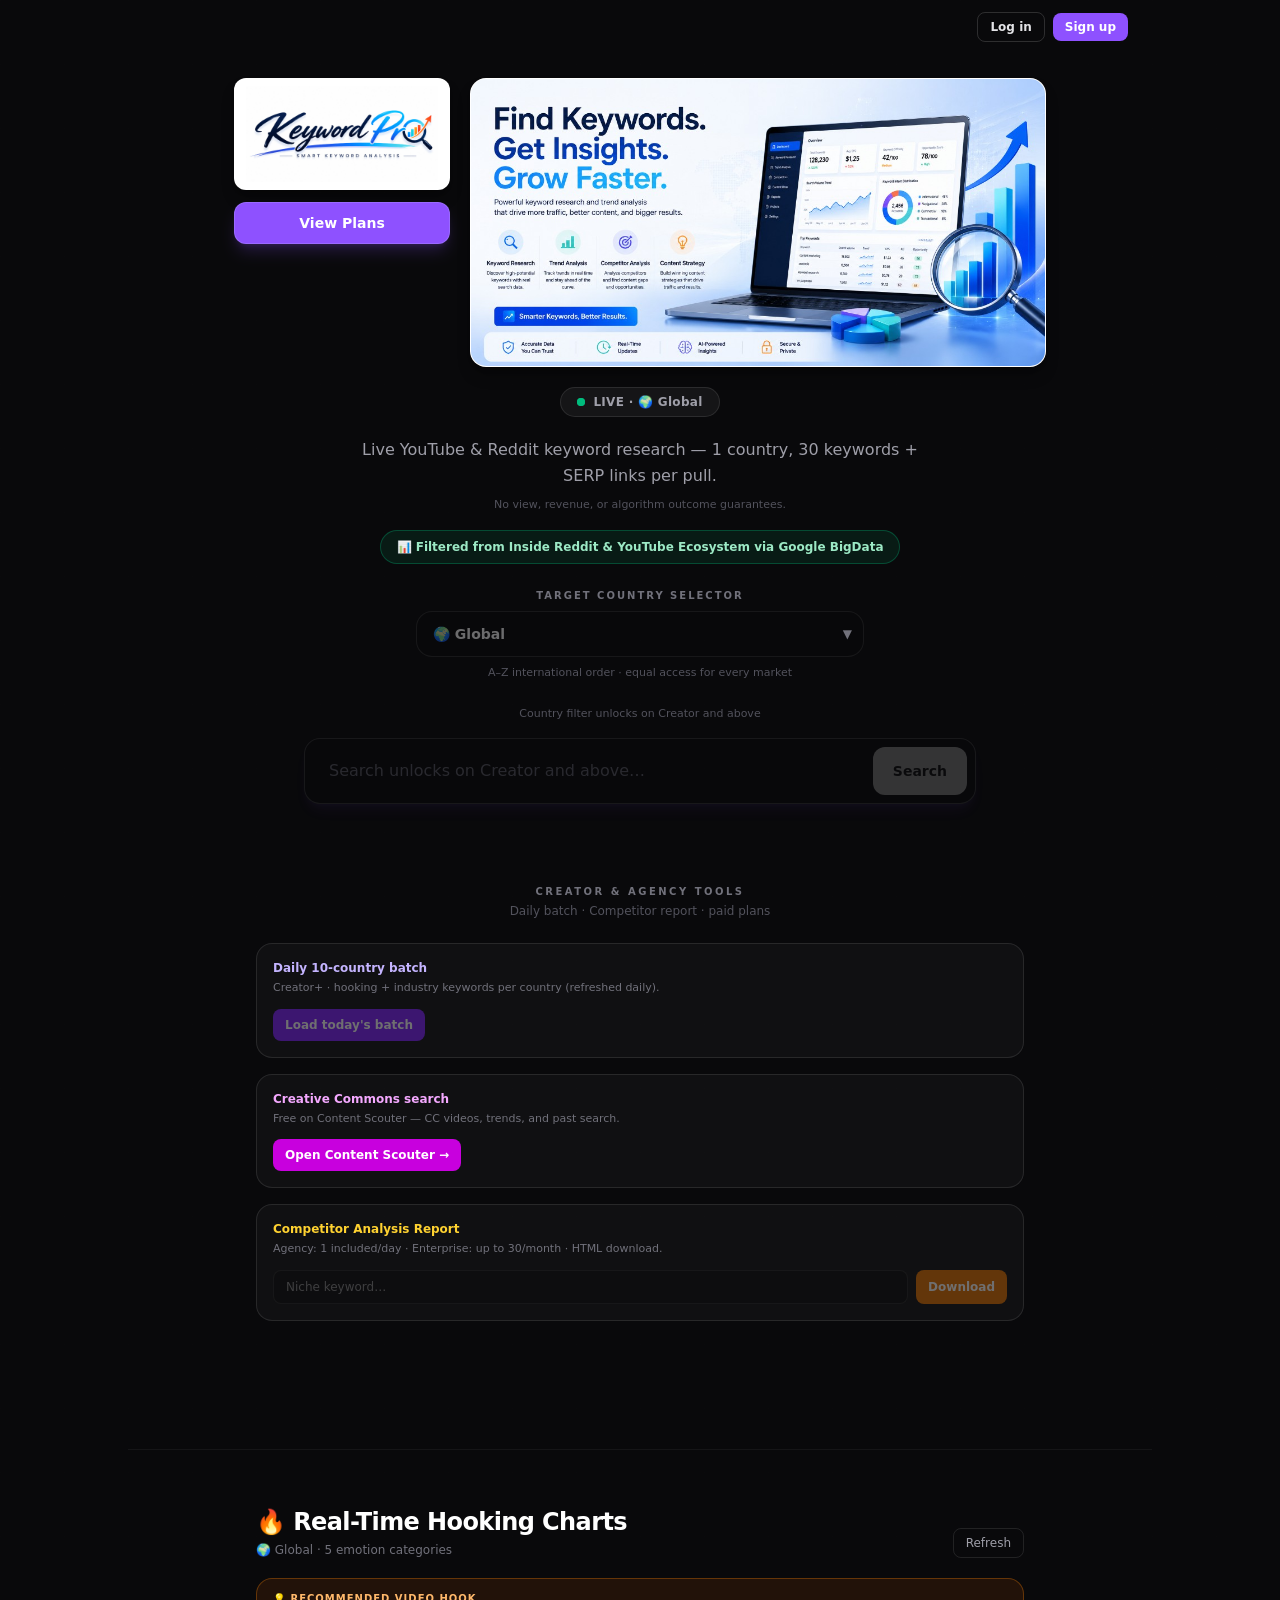
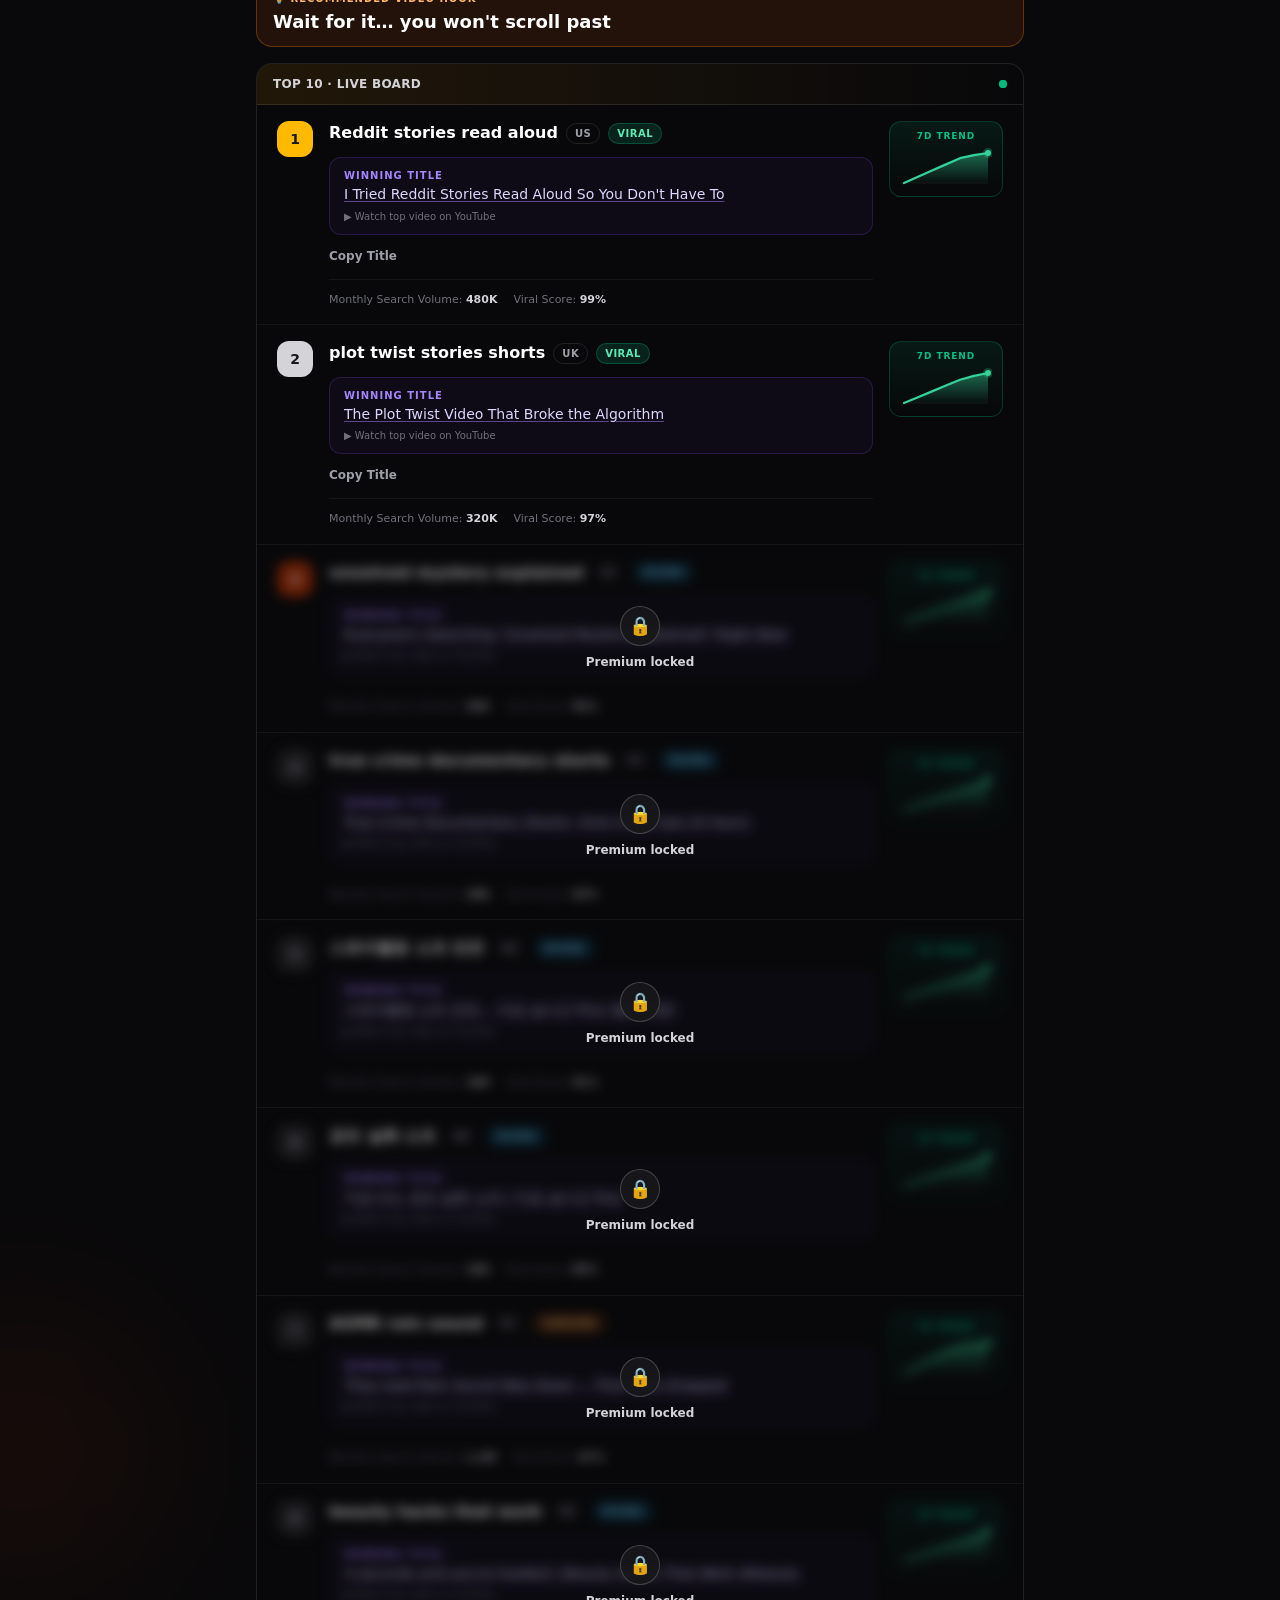
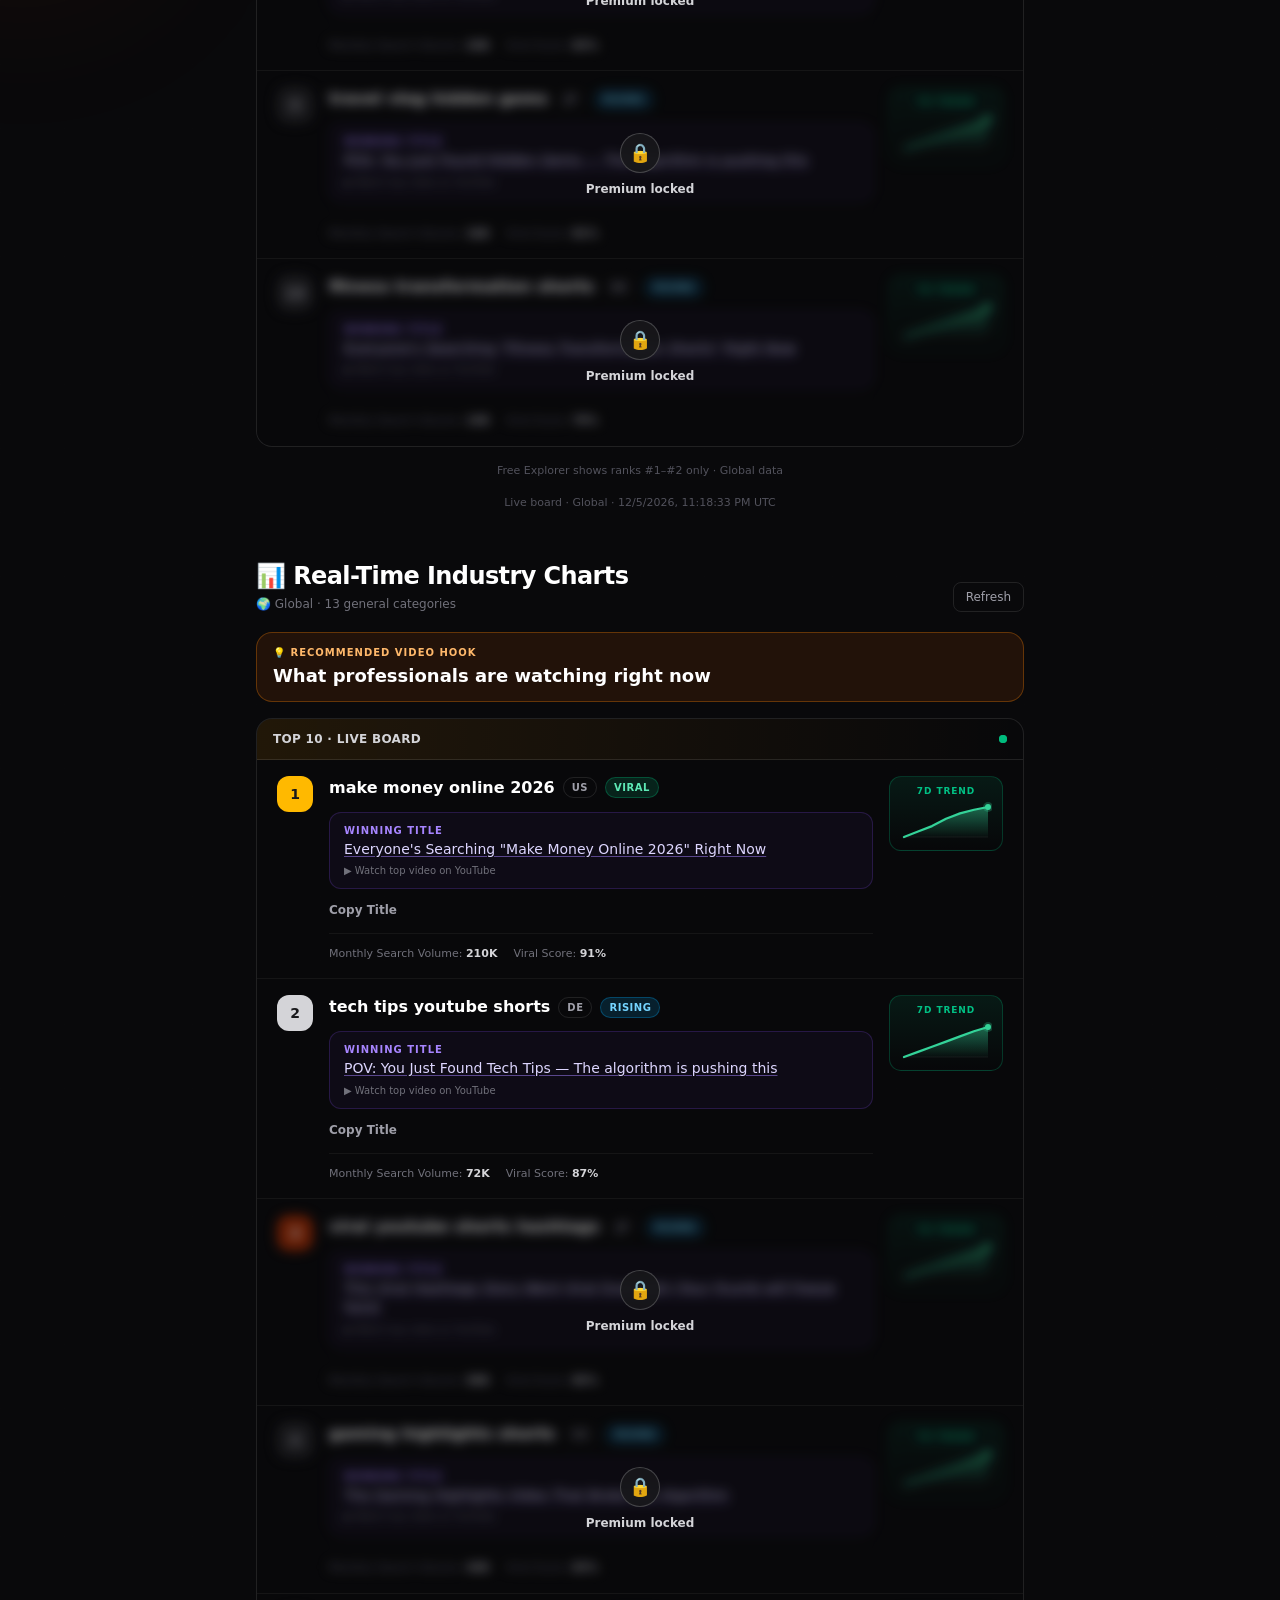
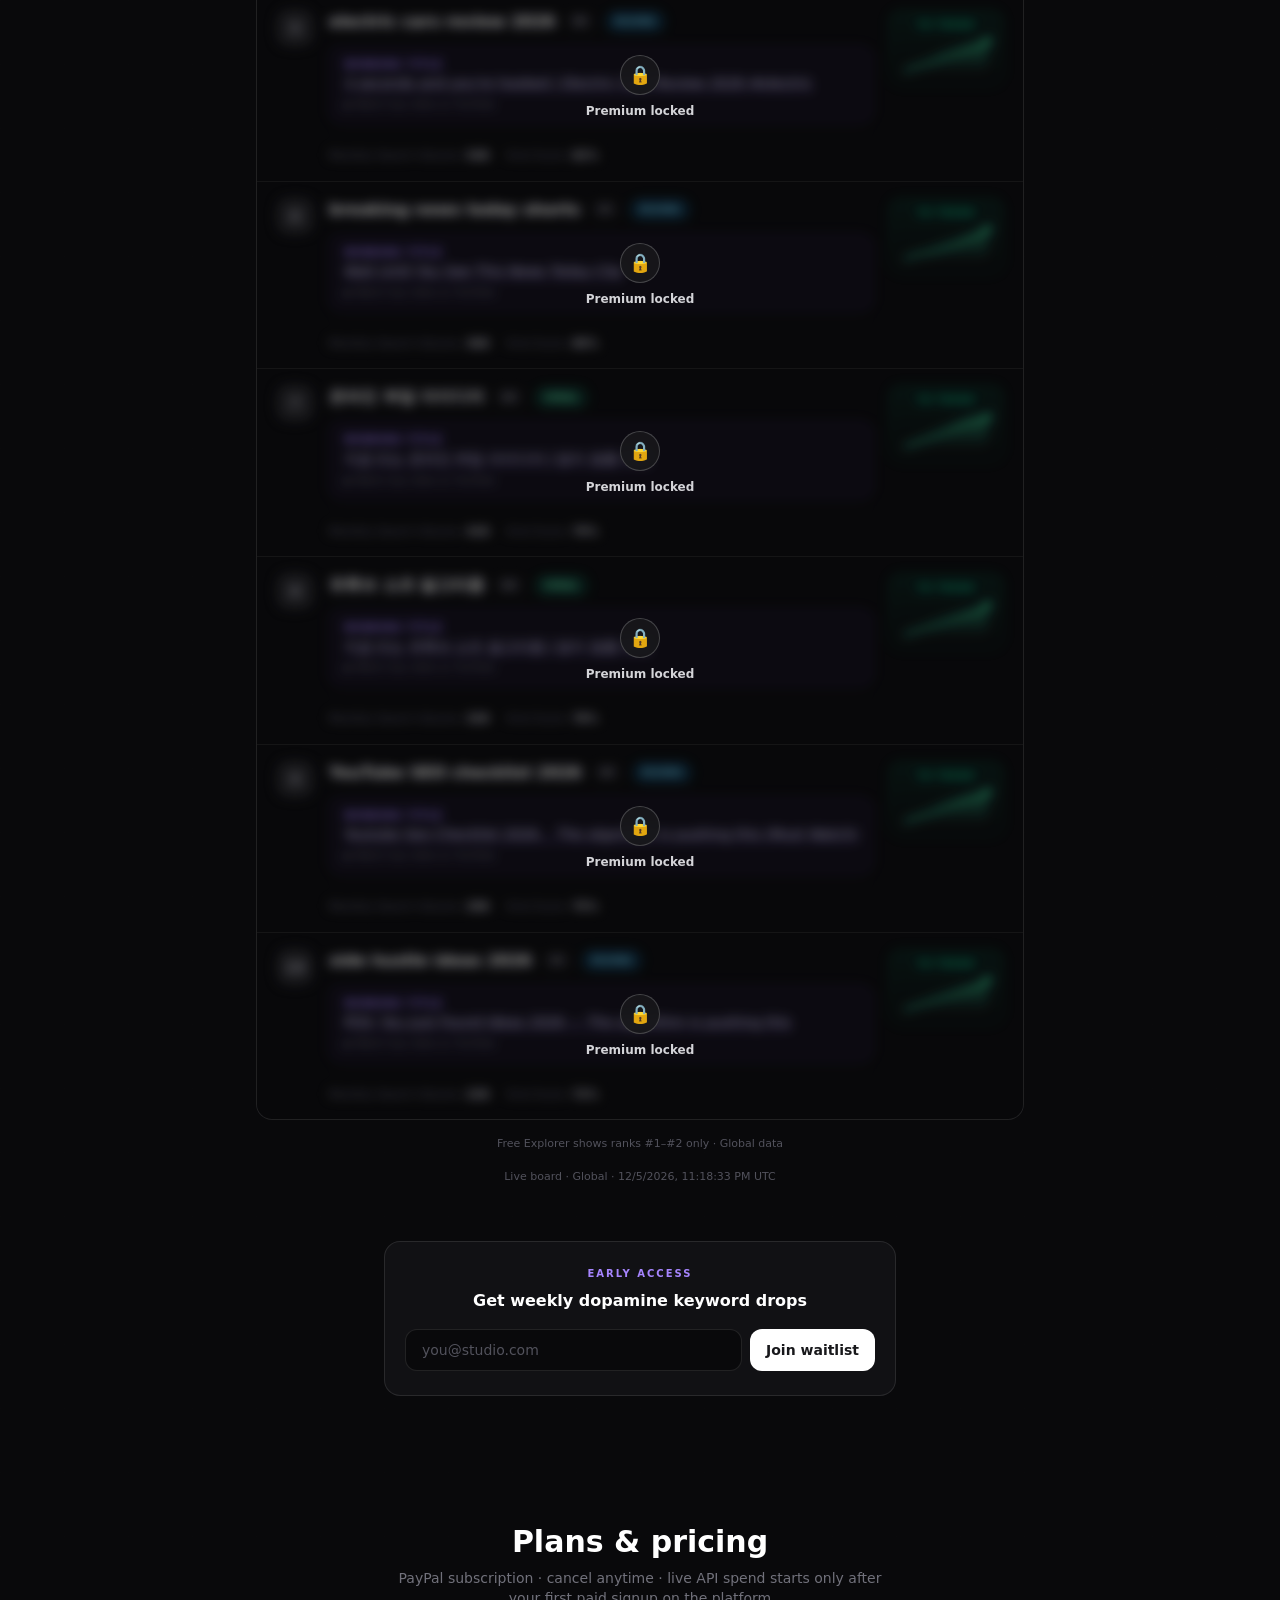
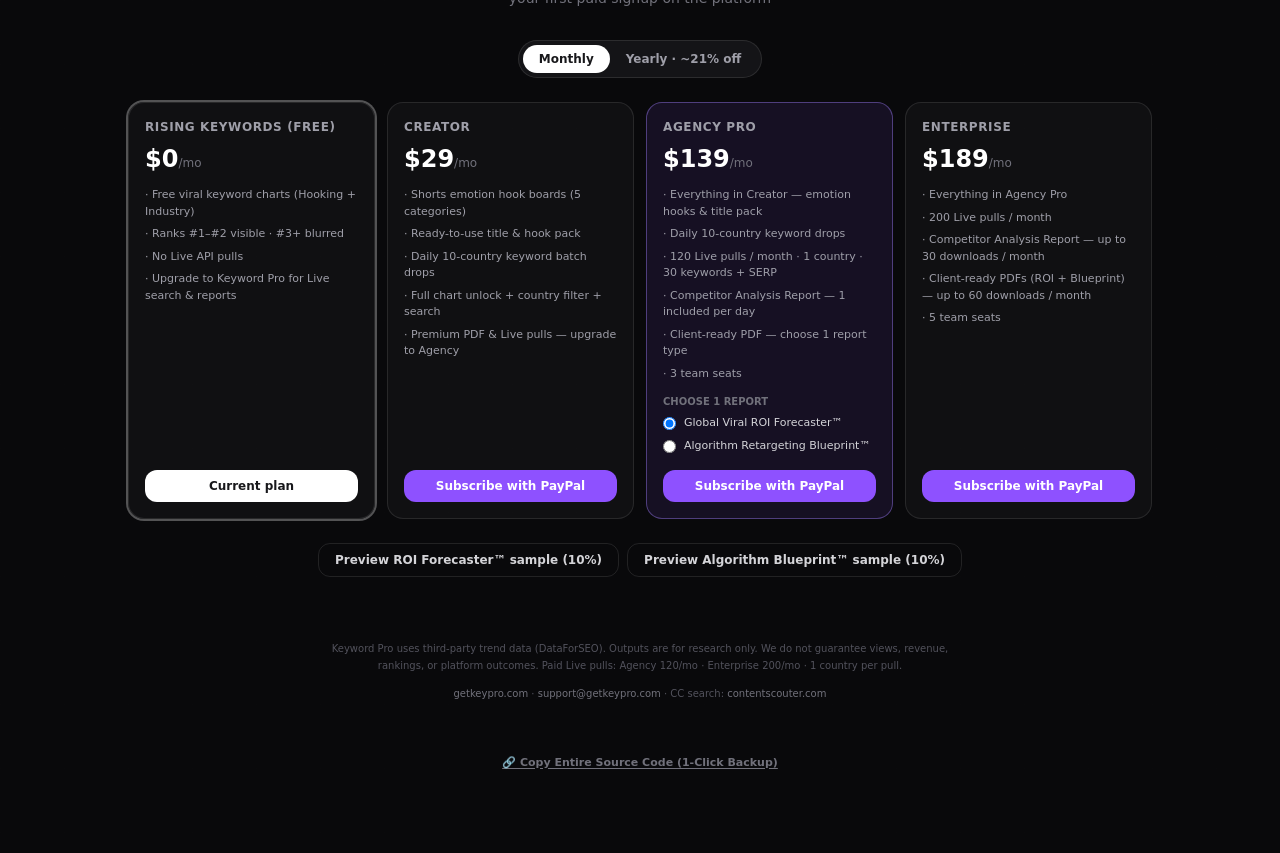
==== commit e5ec8507: "Plans CTA: English View Plans label." ====
--- a/index.html
+++ b/index.html
@@ -1 +1 @@
-<!DOCTYPE html><!--hOVfsjv0oXd8OH6g46s8q--><html lang="en"><head><meta charSet="utf-8"/><meta name="viewport" content="width=device-width, initial-scale=1"/><link rel="preload" as="image" href="/keyword-pro-logo.png"/><link rel="preload" as="image" href="/keyword-pro-hero-banner.png"/><link rel="stylesheet" href="/nxt/static/css/b7cea68db7c53e96.css" data-precedence="next"/><link rel="preload" as="script" fetchPriority="low" href="/nxt/static/chunks/webpack-eb7f32b19ab9679c.js"/><script src="/nxt/static/chunks/4bd1b696-c023c6e3521b1417.js" async=""></script><script src="/nxt/static/chunks/255-2aa030c9ba2867e3.js" async=""></script><script src="/nxt/static/chunks/main-app-51fb928cd2727f00.js" async=""></script><script src="/nxt/static/chunks/619-ba102abea3e3d0e4.js" async=""></script><script src="/nxt/static/chunks/239-17c63ab2a4f7ef9b.js" async=""></script><script src="/nxt/static/chunks/376-978318a47fc25c90.js" async=""></script><script src="/nxt/static/chunks/324-a6ce577727e5167f.js" async=""></script><script src="/nxt/static/chunks/850-97735de41576a1cd.js" async=""></script><script src="/nxt/static/chunks/app/page-a33433a247b08798.js" async=""></script><title>Keyword Pro | Live YouTube &amp; Reddit Keyword Research</title><meta name="description" content="Live keyword pulls with SERP links, trend charts, and research reports. No view or revenue guarantees — honest data for creators."/><meta property="og:title" content="Keyword Pro"/><meta property="og:description" content="Live keyword pulls with SERP links, trend charts, and research reports. No view or revenue guarantees — honest data for creators."/><meta property="og:url" content="https://getkeypro.com/"/><meta property="og:site_name" content="Keyword Pro"/><meta name="twitter:card" content="summary"/><meta name="twitter:title" content="Keyword Pro"/><meta name="twitter:description" content="Live keyword pulls with SERP links, trend charts, and research reports. No view or revenue guarantees — honest data for creators."/><script src="/nxt/static/chunks/polyfills-42372ed130431b0a.js" noModule=""></script></head><body class="antialiased"><div hidden=""><!--$--><!--/$--></div><div class="relative min-h-screen overflow-hidden bg-[#09090b] text-zinc-100"><div class="pointer-events-none absolute inset-0" aria-hidden="true"><div class="absolute top-[-20%] left-1/2 -translate-x-1/2 h-[600px] w-[800px] rounded-full bg-violet-600/10 blur-[120px]"></div><div class="absolute bottom-[-10%] right-[-10%] h-[400px] w-[400px] rounded-full bg-fuchsia-600/8 blur-[100px]"></div><div class="absolute top-[40%] left-[-10%] h-[300px] w-[300px] rounded-full bg-orange-600/6 blur-[80px]"></div><div class="absolute inset-0 opacity-[0.03]" style="background-image:linear-gradient(rgba(255,255,255,.1) 1px, transparent 1px), linear-gradient(90deg, rgba(255,255,255,.1) 1px, transparent 1px);background-size:64px 64px"></div></div><nav class="relative z-10 flex flex-wrap items-center justify-end px-6 py-3 max-w-5xl mx-auto gap-2"><button type="button" class="rounded-lg border border-white/15 px-3 py-1.5 text-xs font-semibold text-zinc-200 hover:bg-white/5">Log in</button><button type="button" class="rounded-lg bg-violet-500 px-3 py-1.5 text-xs font-bold text-white hover:bg-violet-400">Sign up</button></nav><main class="relative z-10 flex flex-col items-center px-5 pb-20 pt-4 sm:pt-6"><header class="text-center mb-8 sm:mb-10 w-full max-w-4xl"><div class="mx-auto mb-5 flex w-full flex-col items-center justify-center gap-4 sm:flex-row sm:items-start sm:gap-5"><div class="flex w-full max-w-[280px] flex-col items-center gap-3 sm:w-auto sm:shrink-0"><img alt="Keyword Pro" width="320" height="96" decoding="async" data-nimg="1" class="h-20 sm:h-24 md:h-28 w-auto rounded-xl bg-white px-3 py-2 object-contain shadow-lg shadow-black/30" style="color:transparent" src="/keyword-pro-logo.png"/><a class="inline-flex w-full items-center justify-center rounded-xl border border-violet-400/50 bg-violet-500 px-4 py-2.5 text-sm font-bold text-white shadow-lg shadow-violet-500/20 hover:bg-violet-400 transition-colors" href="/plans/">플랜페이지 보기</a></div><div class="min-w-0 w-full max-w-xl overflow-hidden rounded-2xl border border-white/10 bg-white shadow-lg shadow-black/30"><img alt="Find Keywords. Get Insights. Grow Faster." width="960" height="480" decoding="async" data-nimg="1" class="h-auto w-full object-contain" style="color:transparent" src="/keyword-pro-hero-banner.png"/></div></div><div class="inline-flex items-center gap-2 rounded-full border border-white/10 bg-white/5 px-4 py-1.5 mb-5"><span class="relative flex h-2 w-2"><span class="absolute inline-flex h-full w-full animate-ping rounded-full bg-emerald-400 opacity-75"></span><span class="relative inline-flex h-2 w-2 rounded-full bg-emerald-500"></span></span><span class="text-xs font-semibold tracking-wide text-zinc-400">LIVE · <!-- -->🌍 Global</span></div><p class="text-sm sm:text-base text-zinc-400 max-w-xl mx-auto leading-relaxed mb-2">Live YouTube &amp; Reddit keyword research — 1 country, 30 keywords + SERP links per pull.</p><p class="text-[11px] text-zinc-600 max-w-lg mx-auto mb-4">No view, revenue, or algorithm outcome guarantees.</p><div class="inline-flex max-w-2xl mx-auto items-center justify-center rounded-full border border-emerald-500/30 bg-emerald-500/10 px-4 py-2 mb-6"><p class="text-[11px] sm:text-xs font-semibold text-emerald-200/95 text-center leading-snug">📊 Filtered from Inside Reddit &amp; YouTube Ecosystem via Google BigData</p></div><div class="mb-6 w-full flex justify-center"><div class="w-full max-w-md mx-auto"><label for="target-country" class="block text-[10px] font-bold uppercase tracking-[0.2em] text-zinc-500 mb-2 text-center">Target Country Selector</label><div class="relative"><select id="target-country" disabled="" class="w-full appearance-none rounded-2xl border border-white/15 bg-zinc-950/90 px-4 py-3 pr-10 text-sm font-semibold text-white outline-none focus:border-violet-400/40 disabled:opacity-40 disabled:cursor-not-allowed"><option value="GLOBAL" selected="">🌍 Global</option><option value="AR">🇦🇷<!-- --> <!-- -->Argentina<!-- --> (<!-- -->AR<!-- -->)</option><option value="AU">🇦🇺<!-- --> <!-- -->Australia<!-- --> (<!-- -->AU<!-- -->)</option><option value="AT">🇦🇹<!-- --> <!-- -->Austria<!-- --> (<!-- -->AT<!-- -->)</option><option value="BH">🇧🇭<!-- --> <!-- -->Bahrain<!-- --> (<!-- -->BH<!-- -->)</option><option value="BD">🇧🇩<!-- --> <!-- -->Bangladesh<!-- --> (<!-- -->BD<!-- -->)</option><option value="BE">🇧🇪<!-- --> <!-- -->Belgium<!-- --> (<!-- -->BE<!-- -->)</option><option value="BR">🇧🇷<!-- --> <!-- -->Brazil<!-- --> (<!-- -->BR<!-- -->)</option><option value="BG">🇧🇬<!-- --> <!-- -->Bulgaria<!-- --> (<!-- -->BG<!-- -->)</option><option value="CA">🇨🇦<!-- --> <!-- -->Canada<!-- --> (<!-- -->CA<!-- -->)</option><option value="CL">🇨🇱<!-- --> <!-- -->Chile<!-- --> (<!-- -->CL<!-- -->)</option><option value="CN">🇨🇳<!-- --> <!-- -->China<!-- --> (<!-- -->CN<!-- -->)</option><option value="CO">🇨🇴<!-- --> <!-- -->Colombia<!-- --> (<!-- -->CO<!-- -->)</option><option value="HR">🇭🇷<!-- --> <!-- -->Croatia<!-- --> (<!-- -->HR<!-- -->)</option><option value="CZ">🇨🇿<!-- --> <!-- -->Czechia<!-- --> (<!-- -->CZ<!-- -->)</option><option value="DK">🇩🇰<!-- --> <!-- -->Denmark<!-- --> (<!-- -->DK<!-- -->)</option><option value="EC">🇪🇨<!-- --> <!-- -->Ecuador<!-- --> (<!-- -->EC<!-- -->)</option><option value="EG">🇪🇬<!-- --> <!-- -->Egypt<!-- --> (<!-- -->EG<!-- -->)</option><option value="FI">🇫🇮<!-- --> <!-- -->Finland<!-- --> (<!-- -->FI<!-- -->)</option><option value="FR">🇫🇷<!-- --> <!-- -->France<!-- --> (<!-- -->FR<!-- -->)</option><option value="DE">🇩🇪<!-- --> <!-- -->Germany<!-- --> (<!-- -->DE<!-- -->)</option><option value="GH">🇬🇭<!-- --> <!-- -->Ghana<!-- --> (<!-- -->GH<!-- -->)</option><option value="GR">🇬🇷<!-- --> <!-- -->Greece<!-- --> (<!-- -->GR<!-- -->)</option><option value="HK">🇭🇰<!-- --> <!-- -->Hong Kong<!-- --> (<!-- -->HK<!-- -->)</option><option value="HU">🇭🇺<!-- --> <!-- -->Hungary<!-- --> (<!-- -->HU<!-- -->)</option><option value="IN">🇮🇳<!-- --> <!-- -->India<!-- --> (<!-- -->IN<!-- -->)</option><option value="ID">🇮🇩<!-- --> <!-- -->Indonesia<!-- --> (<!-- -->ID<!-- -->)</option><option value="IE">🇮🇪<!-- --> <!-- -->Ireland<!-- --> (<!-- -->IE<!-- -->)</option><option value="IL">🇮🇱<!-- --> <!-- -->Israel<!-- --> (<!-- -->IL<!-- -->)</option><option value="IT">🇮🇹<!-- --> <!-- -->Italy<!-- --> (<!-- -->IT<!-- -->)</option><option value="JP">🇯🇵<!-- --> <!-- -->Japan<!-- --> (<!-- -->JP<!-- -->)</option><option value="JO">🇯🇴<!-- --> <!-- -->Jordan<!-- --> (<!-- -->JO<!-- -->)</option><option value="KZ">🇰🇿<!-- --> <!-- -->Kazakhstan<!-- --> (<!-- -->KZ<!-- -->)</option><option value="KE">🇰🇪<!-- --> <!-- -->Kenya<!-- --> (<!-- -->KE<!-- -->)</option><option value="KR">🇰🇷<!-- --> <!-- -->Korea<!-- --> (<!-- -->KR<!-- -->)</option><option value="KW">🇰🇼<!-- --> <!-- -->Kuwait<!-- --> (<!-- -->KW<!-- -->)</option><option value="MY">🇲🇾<!-- --> <!-- -->Malaysia<!-- --> (<!-- -->MY<!-- -->)</option><option value="MX">🇲🇽<!-- --> <!-- -->Mexico<!-- --> (<!-- -->MX<!-- -->)</option><option value="MA">🇲🇦<!-- --> <!-- -->Morocco<!-- --> (<!-- -->MA<!-- -->)</option><option value="NP">🇳🇵<!-- --> <!-- -->Nepal<!-- --> (<!-- -->NP<!-- -->)</option><option value="NL">🇳🇱<!-- --> <!-- -->Netherlands<!-- --> (<!-- -->NL<!-- -->)</option><option value="NZ">🇳🇿<!-- --> <!-- -->New Zealand<!-- --> (<!-- -->NZ<!-- -->)</option><option value="NG">🇳🇬<!-- --> <!-- -->Nigeria<!-- --> (<!-- -->NG<!-- -->)</option><option value="NO">🇳🇴<!-- --> <!-- -->Norway<!-- --> (<!-- -->NO<!-- -->)</option><option value="OM">🇴🇲<!-- --> <!-- -->Oman<!-- --> (<!-- -->OM<!-- -->)</option><option value="PK">🇵🇰<!-- --> <!-- -->Pakistan<!-- --> (<!-- -->PK<!-- -->)</option><option value="PE">🇵🇪<!-- --> <!-- -->Peru<!-- --> (<!-- -->PE<!-- -->)</option><option value="PH">🇵🇭<!-- --> <!-- -->Philippines<!-- --> (<!-- -->PH<!-- -->)</option><option value="PL">🇵🇱<!-- --> <!-- -->Poland<!-- --> (<!-- -->PL<!-- -->)</option><option value="PT">🇵🇹<!-- --> <!-- -->Portugal<!-- --> (<!-- -->PT<!-- -->)</option><option value="QA">🇶🇦<!-- --> <!-- -->Qatar<!-- --> (<!-- -->QA<!-- -->)</option><option value="RO">🇷🇴<!-- --> <!-- -->Romania<!-- --> (<!-- -->RO<!-- -->)</option><option value="RU">🇷🇺<!-- --> <!-- -->Russia<!-- --> (<!-- -->RU<!-- -->)</option><option value="SA">🇸🇦<!-- --> <!-- -->Saudi Arabia<!-- --> (<!-- -->SA<!-- -->)</option><option value="RS">🇷🇸<!-- --> <!-- -->Serbia<!-- --> (<!-- -->RS<!-- -->)</option><option value="SG">🇸🇬<!-- --> <!-- -->Singapore<!-- --> (<!-- -->SG<!-- -->)</option><option value="SK">🇸🇰<!-- --> <!-- -->Slovakia<!-- --> (<!-- -->SK<!-- -->)</option><option value="ZA">🇿🇦<!-- --> <!-- -->South Africa<!-- --> (<!-- -->ZA<!-- -->)</option><option value="ES">🇪🇸<!-- --> <!-- -->Spain<!-- --> (<!-- -->ES<!-- -->)</option><option value="LK">🇱🇰<!-- --> <!-- -->Sri Lanka<!-- --> (<!-- -->LK<!-- -->)</option><option value="SE">🇸🇪<!-- --> <!-- -->Sweden<!-- --> (<!-- -->SE<!-- -->)</option><option value="CH">🇨🇭<!-- --> <!-- -->Switzerland<!-- --> (<!-- -->CH<!-- -->)</option><option value="TW">🇹🇼<!-- --> <!-- -->Taiwan<!-- --> (<!-- -->TW<!-- -->)</option><option value="TH">🇹🇭<!-- --> <!-- -->Thailand<!-- --> (<!-- -->TH<!-- -->)</option><option value="TN">🇹🇳<!-- --> <!-- -->Tunisia<!-- --> (<!-- -->TN<!-- -->)</option><option value="TR">🇹🇷<!-- --> <!-- -->Turkey<!-- --> (<!-- -->TR<!-- -->)</option><option value="UA">🇺🇦<!-- --> <!-- -->Ukraine<!-- --> (<!-- -->UA<!-- -->)</option><option value="AE">🇦🇪<!-- --> <!-- -->United Arab Emirates<!-- --> (<!-- -->AE<!-- -->)</option><option value="UK">🇬🇧<!-- --> <!-- -->United Kingdom<!-- --> (<!-- -->UK<!-- -->)</option><option value="US">🇺🇸<!-- --> <!-- -->United States<!-- --> (<!-- -->US<!-- -->)</option><option value="UZ">🇺🇿<!-- --> <!-- -->Uzbekistan<!-- --> (<!-- -->UZ<!-- -->)</option><option value="VE">🇻🇪<!-- --> <!-- -->Venezuela<!-- --> (<!-- -->VE<!-- -->)</option><option value="VN">🇻🇳<!-- --> <!-- -->Vietnam<!-- --> (<!-- -->VN<!-- -->)</option></select><span class="pointer-events-none absolute right-3 top-1/2 -translate-y-1/2 text-zinc-500 text-xs" aria-hidden="true">▼</span></div><p class="mt-2 text-[11px] text-zinc-600 text-center">A–Z international order · equal access for every market</p></div></div><p class="text-[11px] text-zinc-600 mb-4">Country filter unlocks on Creator and above</p><form class="w-full max-w-2xl mx-auto"><div class="flex items-stretch gap-2 rounded-2xl border border-white/15 bg-zinc-950/80 p-2 shadow-lg shadow-violet-500/10 focus-within:border-violet-400/40 transition-colors opacity-45"><input type="search" placeholder="Search unlocks on Creator and above…" class="flex-1 min-w-0 rounded-xl bg-transparent px-4 py-3 text-sm sm:text-base text-white placeholder:text-zinc-600 outline-none" disabled="" value=""/><button type="submit" disabled="" class="shrink-0 rounded-xl bg-white px-5 py-3 text-sm font-black text-zinc-900 hover:bg-zinc-200 disabled:opacity-40 transition-colors">Search</button></div></form></header><section class="w-full max-w-3xl mx-auto mt-10 animate-fade-in"><div class="text-center mb-6"><p class="text-[10px] font-bold uppercase tracking-[0.25em] text-zinc-500 mb-1">Creator &amp; Agency tools</p><p class="text-xs text-zinc-600">Daily batch · Competitor report · paid plans</p></div><div class="grid gap-4 sm:grid-cols-1"><div class="rounded-2xl border border-white/10 bg-zinc-900/50 p-4"><p class="text-xs font-bold text-violet-300 mb-1">Daily 10-country batch</p><p class="text-[11px] text-zinc-500 mb-3">Creator+ · hooking + industry keywords per country (refreshed daily).</p><button type="button" disabled="" class="rounded-lg bg-violet-600 px-3 py-2 text-xs font-bold text-white disabled:opacity-40">Load today&#x27;s batch</button></div><div class="rounded-2xl border border-white/10 bg-zinc-900/50 p-4"><p class="text-xs font-bold text-fuchsia-300 mb-1">Creative Commons search</p><p class="text-[11px] text-zinc-500 mb-3">Free on Content Scouter — CC videos, trends, and past search.</p><a href="https://contentscouter.com" target="_blank" rel="noopener noreferrer" class="inline-flex rounded-lg bg-fuchsia-600 px-3 py-2 text-xs font-bold text-white hover:bg-fuchsia-500 transition-colors">Open Content Scouter →</a></div><div class="rounded-2xl border border-white/10 bg-zinc-900/50 p-4"><p class="text-xs font-bold text-amber-300 mb-1">Competitor Analysis Report</p><p class="text-[11px] text-zinc-500 mb-3">Agency: 1 included/day · Enterprise: up to 30/month · HTML download.</p><div class="flex gap-2"><input type="text" placeholder="Niche keyword…" disabled="" class="flex-1 rounded-lg border border-white/10 bg-zinc-950/80 px-3 py-2 text-xs text-white outline-none disabled:opacity-40" value=""/><button type="button" disabled="" class="rounded-lg bg-amber-600 px-3 py-2 text-xs font-bold text-white disabled:opacity-40">Download</button></div></div></div></section><section class="w-full max-w-5xl mx-auto mt-24 sm:mt-32 pt-10 sm:pt-14 border-t border-white/5 space-y-12 animate-fade-in"><section class="w-full max-w-3xl mx-auto animate-fade-in"><div class="flex items-end justify-between gap-4 mb-5"><div><h2 class="text-xl sm:text-2xl font-black text-white tracking-tight">🔥 Real-Time Hooking Charts</h2><p class="text-xs text-zinc-500 mt-1">🌍 Global · 5 emotion categories</p></div><button type="button" class="shrink-0 text-xs text-zinc-400 hover:text-white px-3 py-1.5 rounded-lg border border-white/10 hover:border-white/20 disabled:opacity-40 transition-colors">Refresh</button></div><div class="rounded-2xl bg-orange-500/10 border border-orange-400/30 px-4 py-3 mb-4"><p class="text-[10px] font-bold uppercase tracking-widest text-orange-300 mb-1">💡 Recommended Video Hook</p><p class="text-base sm:text-lg font-bold text-white leading-snug">Wait for it… you won&#x27;t scroll past</p></div><div class="rounded-2xl border border-white/10 bg-zinc-950/60 overflow-hidden"><div class="px-4 py-3 border-b border-white/10 flex items-center justify-between bg-gradient-to-r from-amber-500/10 to-transparent"><p class="text-xs font-bold text-zinc-300 tracking-wide">TOP <!-- -->10<!-- --> · LIVE BOARD</p><span class="relative flex h-2 w-2"><span class="absolute inline-flex h-full w-full animate-ping rounded-full bg-emerald-400 opacity-75"></span><span class="relative inline-flex h-2 w-2 rounded-full bg-emerald-500"></span></span></div><div class="divide-y divide-white/5"><article class="relative px-4 sm:px-5 py-4 hover:bg-white/[0.03] transition-colors overflow-hidden"><div class="flex items-start gap-3 sm:gap-4 transition-[filter] "><span class="flex h-9 w-9 shrink-0 items-center justify-center rounded-xl text-sm font-black bg-amber-400 text-zinc-900">1</span><div class="flex-1 min-w-0"><div class="flex flex-wrap items-center gap-2 mb-3"><h3 class="font-bold text-white text-sm sm:text-base">Reddit stories read aloud</h3><span class="text-[10px] font-bold uppercase tracking-wider px-2 py-0.5 rounded-full border border-white/10 text-zinc-400">US</span><span class="text-[10px] font-bold uppercase tracking-wider px-2 py-0.5 rounded-full border bg-emerald-500/15 text-emerald-300 border-emerald-500/30">Viral</span></div><div class="rounded-xl bg-violet-500/5 border border-violet-500/20 px-3.5 py-2.5 mb-2"><p class="text-[10px] font-bold uppercase tracking-widest text-violet-400 mb-0.5">Winning Title</p><a href="https://www.youtube.com/results?search_query=Reddit%20stories%20read%20aloud" target="_blank" rel="noopener noreferrer" class="text-sm font-medium text-violet-200 hover:text-white underline underline-offset-2 decoration-violet-400/50 leading-snug block">I Tried Reddit Stories Read Aloud So You Don&#x27;t Have To</a><p class="mt-1 text-[10px] text-zinc-500">▶ Watch top video on YouTube</p></div><button type="button" class="text-xs font-semibold text-zinc-400 hover:text-violet-300 transition-colors">Copy Title</button><div class="mt-3 flex flex-wrap items-center gap-x-4 gap-y-1 border-t border-white/5 pt-3 text-[11px] text-zinc-500"><span>Monthly Search Volume:<!-- --> <span class="font-semibold text-zinc-300">480K</span></span><span>Viral Score:<!-- --> <span class="font-semibold text-zinc-300">99<!-- -->%</span></span></div></div><div class="shrink-0 rounded-xl border border-emerald-500/25 bg-gradient-to-b from-emerald-500/10 to-transparent px-2.5 py-2 " title="7d trend"><p class="text-[9px] font-bold uppercase tracking-widest text-emerald-400/90 mb-1 text-center">7d trend</p><svg width="92" height="40" viewBox="0 0 92 40" class="block mx-auto" aria-hidden="true"><defs><linearGradient id="_R_q6a4ravb_" x1="0" y1="0" x2="0" y2="1"><stop offset="0%" stop-color="#34d399" stop-opacity="0.45"></stop><stop offset="100%" stop-color="#34d399" stop-opacity="0.02"></stop></linearGradient></defs><line x1="4" y1="35" x2="88" y2="35" stroke="rgba(255,255,255,0.06)" stroke-width="1"></line><path d="M4.00 35.00 L18.00 28.79 L32.00 22.59 L46.00 16.38 L60.00 10.17 L74.00 7.07 L88.00 5.00 L88.00 35.00 L4.00 35.00 Z" fill="url(#_R_q6a4ravb_)"></path><path d="M4.00 35.00 L18.00 28.79 L32.00 22.59 L46.00 16.38 L60.00 10.17 L74.00 7.07 L88.00 5.00" fill="none" stroke="#34d399" stroke-width="2.25" stroke-linecap="round" stroke-linejoin="round"></path><circle cx="88" cy="5" r="3" fill="#34d399"></circle><circle cx="88" cy="5" r="5" fill="#34d399" fill-opacity="0.25"></circle></svg></div></div></article><article class="relative px-4 sm:px-5 py-4 hover:bg-white/[0.03] transition-colors overflow-hidden"><div class="flex items-start gap-3 sm:gap-4 transition-[filter] "><span class="flex h-9 w-9 shrink-0 items-center justify-center rounded-xl text-sm font-black bg-zinc-300 text-zinc-900">2</span><div class="flex-1 min-w-0"><div class="flex flex-wrap items-center gap-2 mb-3"><h3 class="font-bold text-white text-sm sm:text-base">plot twist stories shorts</h3><span class="text-[10px] font-bold uppercase tracking-wider px-2 py-0.5 rounded-full border border-white/10 text-zinc-400">UK</span><span class="text-[10px] font-bold uppercase tracking-wider px-2 py-0.5 rounded-full border bg-emerald-500/15 text-emerald-300 border-emerald-500/30">Viral</span></div><div class="rounded-xl bg-violet-500/5 border border-violet-500/20 px-3.5 py-2.5 mb-2"><p class="text-[10px] font-bold uppercase tracking-widest text-violet-400 mb-0.5">Winning Title</p><a href="https://www.youtube.com/results?search_query=plot%20twist%20stories%20shorts" target="_blank" rel="noopener noreferrer" class="text-sm font-medium text-violet-200 hover:text-white underline underline-offset-2 decoration-violet-400/50 leading-snug block">The Plot Twist Video That Broke the Algorithm</a><p class="mt-1 text-[10px] text-zinc-500">▶ Watch top video on YouTube</p></div><button type="button" class="text-xs font-semibold text-zinc-400 hover:text-violet-300 transition-colors">Copy Title</button><div class="mt-3 flex flex-wrap items-center gap-x-4 gap-y-1 border-t border-white/5 pt-3 text-[11px] text-zinc-500"><span>Monthly Search Volume:<!-- --> <span class="font-semibold text-zinc-300">320K</span></span><span>Viral Score:<!-- --> <span class="font-semibold text-zinc-300">97<!-- -->%</span></span></div></div><div class="shrink-0 rounded-xl border border-emerald-500/25 bg-gradient-to-b from-emerald-500/10 to-transparent px-2.5 py-2 " title="7d trend"><p class="text-[9px] font-bold uppercase tracking-widest text-emerald-400/90 mb-1 text-center">7d trend</p><svg width="92" height="40" viewBox="0 0 92 40" class="block mx-auto" aria-hidden="true"><defs><linearGradient id="_R_qaa4ravb_" x1="0" y1="0" x2="0" y2="1"><stop offset="0%" stop-color="#34d399" stop-opacity="0.45"></stop><stop offset="100%" stop-color="#34d399" stop-opacity="0.02"></stop></linearGradient></defs><line x1="4" y1="35" x2="88" y2="35" stroke="rgba(255,255,255,0.06)" stroke-width="1"></line><path d="M4.00 35.00 L18.00 29.19 L32.00 23.39 L46.00 17.58 L60.00 11.77 L74.00 7.90 L88.00 5.00 L88.00 35.00 L4.00 35.00 Z" fill="url(#_R_qaa4ravb_)"></path><path d="M4.00 35.00 L18.00 29.19 L32.00 23.39 L46.00 17.58 L60.00 11.77 L74.00 7.90 L88.00 5.00" fill="none" stroke="#34d399" stroke-width="2.25" stroke-linecap="round" stroke-linejoin="round"></path><circle cx="88" cy="5" r="3" fill="#34d399"></circle><circle cx="88" cy="5" r="5" fill="#34d399" fill-opacity="0.25"></circle></svg></div></div></article><article class="relative px-4 sm:px-5 py-4 hover:bg-white/[0.03] transition-colors overflow-hidden"><div class="flex items-start gap-3 sm:gap-4 transition-[filter] blur-[6px] select-none pointer-events-none"><span class="flex h-9 w-9 shrink-0 items-center justify-center rounded-xl text-sm font-black bg-orange-700/80 text-white">3</span><div class="flex-1 min-w-0"><div class="flex flex-wrap items-center gap-2 mb-3"><h3 class="font-bold text-white text-sm sm:text-base">unsolved mystery explained</h3><span class="text-[10px] font-bold uppercase tracking-wider px-2 py-0.5 rounded-full border border-white/10 text-zinc-400">US</span><span class="text-[10px] font-bold uppercase tracking-wider px-2 py-0.5 rounded-full border bg-sky-500/15 text-sky-300 border-sky-500/30">Rising</span></div><div class="rounded-xl bg-violet-500/5 border border-violet-500/20 px-3.5 py-2.5 mb-2"><p class="text-[10px] font-bold uppercase tracking-widest text-violet-400 mb-0.5">Winning Title</p><a href="https://www.youtube.com/results?search_query=unsolved%20mystery%20explained" target="_blank" rel="noopener noreferrer" class="text-sm font-medium text-violet-200 hover:text-white underline underline-offset-2 decoration-violet-400/50 leading-snug block">Everyone&#x27;s Searching &quot;Unsolved Mystery Explained&quot; Right Now</a><p class="mt-1 text-[10px] text-zinc-500">▶ Watch top video on YouTube</p></div><div class="mt-3 flex flex-wrap items-center gap-x-4 gap-y-1 border-t border-white/5 pt-3 text-[11px] text-zinc-500"><span>Monthly Search Volume:<!-- --> <span class="font-semibold text-zinc-300">95K</span></span><span>Viral Score:<!-- --> <span class="font-semibold text-zinc-300">95<!-- -->%</span></span></div></div><div class="shrink-0 rounded-xl border border-emerald-500/25 bg-gradient-to-b from-emerald-500/10 to-transparent px-2.5 py-2 " title="7d trend"><p class="text-[9px] font-bold uppercase tracking-widest text-emerald-400/90 mb-1 text-center">7d trend</p><svg width="92" height="40" viewBox="0 0 92 40" class="block mx-auto" aria-hidden="true"><defs><linearGradient id="_R_qea4ravb_" x1="0" y1="0" x2="0" y2="1"><stop offset="0%" stop-color="#34d399" stop-opacity="0.45"></stop><stop offset="100%" stop-color="#34d399" stop-opacity="0.02"></stop></linearGradient></defs><line x1="4" y1="35" x2="88" y2="35" stroke="rgba(255,255,255,0.06)" stroke-width="1"></line><path d="M4.00 35.00 L18.00 30.59 L32.00 25.29 L46.00 20.00 L60.00 14.71 L74.00 9.41 L88.00 5.00 L88.00 35.00 L4.00 35.00 Z" fill="url(#_R_qea4ravb_)"></path><path d="M4.00 35.00 L18.00 30.59 L32.00 25.29 L46.00 20.00 L60.00 14.71 L74.00 9.41 L88.00 5.00" fill="none" stroke="#34d399" stroke-width="2.25" stroke-linecap="round" stroke-linejoin="round"></path><circle cx="88" cy="5" r="3" fill="#34d399"></circle><circle cx="88" cy="5" r="5" fill="#34d399" fill-opacity="0.25"></circle></svg></div></div><div class="absolute inset-0 flex flex-col items-center justify-center bg-zinc-950/40"><span class="flex h-10 w-10 items-center justify-center rounded-full border border-white/20 bg-zinc-900/90 text-lg" aria-hidden="true">🔒</span><p class="mt-2 text-xs font-semibold text-zinc-300">Premium locked</p></div></article><article class="relative px-4 sm:px-5 py-4 hover:bg-white/[0.03] transition-colors overflow-hidden"><div class="flex items-start gap-3 sm:gap-4 transition-[filter] blur-[6px] select-none pointer-events-none"><span class="flex h-9 w-9 shrink-0 items-center justify-center rounded-xl text-sm font-black bg-zinc-800 text-zinc-400">4</span><div class="flex-1 min-w-0"><div class="flex flex-wrap items-center gap-2 mb-3"><h3 class="font-bold text-white text-sm sm:text-base">true crime documentary shorts</h3><span class="text-[10px] font-bold uppercase tracking-wider px-2 py-0.5 rounded-full border border-white/10 text-zinc-400">US</span><span class="text-[10px] font-bold uppercase tracking-wider px-2 py-0.5 rounded-full border bg-sky-500/15 text-sky-300 border-sky-500/30">Rising</span></div><div class="rounded-xl bg-violet-500/5 border border-violet-500/20 px-3.5 py-2.5 mb-2"><p class="text-[10px] font-bold uppercase tracking-widest text-violet-400 mb-0.5">Winning Title</p><a href="https://www.youtube.com/results?search_query=true%20crime%20documentary%20shorts" target="_blank" rel="noopener noreferrer" class="text-sm font-medium text-violet-200 hover:text-white underline underline-offset-2 decoration-violet-400/50 leading-snug block">True Crime Documentary Shorts: Viral in the last 24 hours</a><p class="mt-1 text-[10px] text-zinc-500">▶ Watch top video on YouTube</p></div><div class="mt-3 flex flex-wrap items-center gap-x-4 gap-y-1 border-t border-white/5 pt-3 text-[11px] text-zinc-500"><span>Monthly Search Volume:<!-- --> <span class="font-semibold text-zinc-300">28K</span></span><span>Viral Score:<!-- --> <span class="font-semibold text-zinc-300">93<!-- -->%</span></span></div></div><div class="shrink-0 rounded-xl border border-emerald-500/25 bg-gradient-to-b from-emerald-500/10 to-transparent px-2.5 py-2 " title="7d trend"><p class="text-[9px] font-bold uppercase tracking-widest text-emerald-400/90 mb-1 text-center">7d trend</p><svg width="92" height="40" viewBox="0 0 92 40" class="block mx-auto" aria-hidden="true"><defs><linearGradient id="_R_qia4ravb_" x1="0" y1="0" x2="0" y2="1"><stop offset="0%" stop-color="#34d399" stop-opacity="0.45"></stop><stop offset="100%" stop-color="#34d399" stop-opacity="0.02"></stop></linearGradient></defs><line x1="4" y1="35" x2="88" y2="35" stroke="rgba(255,255,255,0.06)" stroke-width="1"></line><path d="M4.00 35.00 L18.00 30.26 L32.00 25.53 L46.00 20.79 L60.00 16.05 L74.00 11.32 L88.00 5.00 L88.00 35.00 L4.00 35.00 Z" fill="url(#_R_qia4ravb_)"></path><path d="M4.00 35.00 L18.00 30.26 L32.00 25.53 L46.00 20.79 L60.00 16.05 L74.00 11.32 L88.00 5.00" fill="none" stroke="#34d399" stroke-width="2.25" stroke-linecap="round" stroke-linejoin="round"></path><circle cx="88" cy="5" r="3" fill="#34d399"></circle><circle cx="88" cy="5" r="5" fill="#34d399" fill-opacity="0.25"></circle></svg></div></div><div class="absolute inset-0 flex flex-col items-center justify-center bg-zinc-950/40"><span class="flex h-10 w-10 items-center justify-center rounded-full border border-white/20 bg-zinc-900/90 text-lg" aria-hidden="true">🔒</span><p class="mt-2 text-xs font-semibold text-zinc-300">Premium locked</p></div></article><article class="relative px-4 sm:px-5 py-4 hover:bg-white/[0.03] transition-colors overflow-hidden"><div class="flex items-start gap-3 sm:gap-4 transition-[filter] blur-[6px] select-none pointer-events-none"><span class="flex h-9 w-9 shrink-0 items-center justify-center rounded-xl text-sm font-black bg-zinc-800 text-zinc-400">5</span><div class="flex-1 min-w-0"><div class="flex flex-wrap items-center gap-2 mb-3"><h3 class="font-bold text-white text-sm sm:text-base">스토리텔링 쇼츠 반전</h3><span class="text-[10px] font-bold uppercase tracking-wider px-2 py-0.5 rounded-full border border-white/10 text-zinc-400">KR</span><span class="text-[10px] font-bold uppercase tracking-wider px-2 py-0.5 rounded-full border bg-sky-500/15 text-sky-300 border-sky-500/30">Rising</span></div><div class="rounded-xl bg-violet-500/5 border border-violet-500/20 px-3.5 py-2.5 mb-2"><p class="text-[10px] font-bold uppercase tracking-widest text-violet-400 mb-0.5">Winning Title</p><a href="https://www.youtube.com/results?search_query=%EC%8A%A4%ED%86%A0%EB%A6%AC%ED%85%94%EB%A7%81%20%EC%87%BC%EC%B8%A0%20%EB%B0%98%EC%A0%84" target="_blank" rel="noopener noreferrer" class="text-sm font-medium text-violet-200 hover:text-white underline underline-offset-2 decoration-violet-400/50 leading-snug block">스토리텔링 쇼츠 반전… 지금 실시간 떡상 (필수시청)</a><p class="mt-1 text-[10px] text-zinc-500">▶ Watch top video on YouTube</p></div><div class="mt-3 flex flex-wrap items-center gap-x-4 gap-y-1 border-t border-white/5 pt-3 text-[11px] text-zinc-500"><span>Monthly Search Volume:<!-- --> <span class="font-semibold text-zinc-300">18K</span></span><span>Viral Score:<!-- --> <span class="font-semibold text-zinc-300">91<!-- -->%</span></span></div></div><div class="shrink-0 rounded-xl border border-emerald-500/25 bg-gradient-to-b from-emerald-500/10 to-transparent px-2.5 py-2 " title="7d trend"><p class="text-[9px] font-bold uppercase tracking-widest text-emerald-400/90 mb-1 text-center">7d trend</p><svg width="92" height="40" viewBox="0 0 92 40" class="block mx-auto" aria-hidden="true"><defs><linearGradient id="_R_qma4ravb_" x1="0" y1="0" x2="0" y2="1"><stop offset="0%" stop-color="#34d399" stop-opacity="0.45"></stop><stop offset="100%" stop-color="#34d399" stop-opacity="0.02"></stop></linearGradient></defs><line x1="4" y1="35" x2="88" y2="35" stroke="rgba(255,255,255,0.06)" stroke-width="1"></line><path d="M4.00 35.00 L18.00 30.26 L32.00 25.53 L46.00 20.79 L60.00 16.05 L74.00 11.32 L88.00 5.00 L88.00 35.00 L4.00 35.00 Z" fill="url(#_R_qma4ravb_)"></path><path d="M4.00 35.00 L18.00 30.26 L32.00 25.53 L46.00 20.79 L60.00 16.05 L74.00 11.32 L88.00 5.00" fill="none" stroke="#34d399" stroke-width="2.25" stroke-linecap="round" stroke-linejoin="round"></path><circle cx="88" cy="5" r="3" fill="#34d399"></circle><circle cx="88" cy="5" r="5" fill="#34d399" fill-opacity="0.25"></circle></svg></div></div><div class="absolute inset-0 flex flex-col items-center justify-center bg-zinc-950/40"><span class="flex h-10 w-10 items-center justify-center rounded-full border border-white/20 bg-zinc-900/90 text-lg" aria-hidden="true">🔒</span><p class="mt-2 text-xs font-semibold text-zinc-300">Premium locked</p></div></article><article class="relative px-4 sm:px-5 py-4 hover:bg-white/[0.03] transition-colors overflow-hidden"><div class="flex items-start gap-3 sm:gap-4 transition-[filter] blur-[6px] select-none pointer-events-none"><span class="flex h-9 w-9 shrink-0 items-center justify-center rounded-xl text-sm font-black bg-zinc-800 text-zinc-400">6</span><div class="flex-1 min-w-0"><div class="flex flex-wrap items-center gap-2 mb-3"><h3 class="font-bold text-white text-sm sm:text-base">공포 실화 쇼츠</h3><span class="text-[10px] font-bold uppercase tracking-wider px-2 py-0.5 rounded-full border border-white/10 text-zinc-400">KR</span><span class="text-[10px] font-bold uppercase tracking-wider px-2 py-0.5 rounded-full border bg-sky-500/15 text-sky-300 border-sky-500/30">Rising</span></div><div class="rounded-xl bg-violet-500/5 border border-violet-500/20 px-3.5 py-2.5 mb-2"><p class="text-[10px] font-bold uppercase tracking-widest text-violet-400 mb-0.5">Winning Title</p><a href="https://www.youtube.com/results?search_query=%EA%B3%B5%ED%8F%AC%20%EC%8B%A4%ED%99%94%20%EC%87%BC%EC%B8%A0" target="_blank" rel="noopener noreferrer" class="text-sm font-medium text-violet-200 hover:text-white underline underline-offset-2 decoration-violet-400/50 leading-snug block">지금 뜨는 공포 실화 쇼츠 | 지금 실시간 떡상</a><p class="mt-1 text-[10px] text-zinc-500">▶ Watch top video on YouTube</p></div><div class="mt-3 flex flex-wrap items-center gap-x-4 gap-y-1 border-t border-white/5 pt-3 text-[11px] text-zinc-500"><span>Monthly Search Volume:<!-- --> <span class="font-semibold text-zinc-300">10K</span></span><span>Viral Score:<!-- --> <span class="font-semibold text-zinc-300">89<!-- -->%</span></span></div></div><div class="shrink-0 rounded-xl border border-emerald-500/25 bg-gradient-to-b from-emerald-500/10 to-transparent px-2.5 py-2 " title="7d trend"><p class="text-[9px] font-bold uppercase tracking-widest text-emerald-400/90 mb-1 text-center">7d trend</p><svg width="92" height="40" viewBox="0 0 92 40" class="block mx-auto" aria-hidden="true"><defs><linearGradient id="_R_qqa4ravb_" x1="0" y1="0" x2="0" y2="1"><stop offset="0%" stop-color="#34d399" stop-opacity="0.45"></stop><stop offset="100%" stop-color="#34d399" stop-opacity="0.02"></stop></linearGradient></defs><line x1="4" y1="35" x2="88" y2="35" stroke="rgba(255,255,255,0.06)" stroke-width="1"></line><path d="M4.00 35.00 L18.00 30.26 L32.00 25.53 L46.00 20.79 L60.00 16.05 L74.00 11.32 L88.00 5.00 L88.00 35.00 L4.00 35.00 Z" fill="url(#_R_qqa4ravb_)"></path><path d="M4.00 35.00 L18.00 30.26 L32.00 25.53 L46.00 20.79 L60.00 16.05 L74.00 11.32 L88.00 5.00" fill="none" stroke="#34d399" stroke-width="2.25" stroke-linecap="round" stroke-linejoin="round"></path><circle cx="88" cy="5" r="3" fill="#34d399"></circle><circle cx="88" cy="5" r="5" fill="#34d399" fill-opacity="0.25"></circle></svg></div></div><div class="absolute inset-0 flex flex-col items-center justify-center bg-zinc-950/40"><span class="flex h-10 w-10 items-center justify-center rounded-full border border-white/20 bg-zinc-900/90 text-lg" aria-hidden="true">🔒</span><p class="mt-2 text-xs font-semibold text-zinc-300">Premium locked</p></div></article><article class="relative px-4 sm:px-5 py-4 hover:bg-white/[0.03] transition-colors overflow-hidden"><div class="flex items-start gap-3 sm:gap-4 transition-[filter] blur-[6px] select-none pointer-events-none"><span class="flex h-9 w-9 shrink-0 items-center justify-center rounded-xl text-sm font-black bg-zinc-800 text-zinc-400">7</span><div class="flex-1 min-w-0"><div class="flex flex-wrap items-center gap-2 mb-3"><h3 class="font-bold text-white text-sm sm:text-base">ASMR rain sound</h3><span class="text-[10px] font-bold uppercase tracking-wider px-2 py-0.5 rounded-full border border-white/10 text-zinc-400">US</span><span class="text-[10px] font-bold uppercase tracking-wider px-2 py-0.5 rounded-full border bg-orange-500/15 text-orange-300 border-orange-500/30">Surging</span></div><div class="rounded-xl bg-violet-500/5 border border-violet-500/20 px-3.5 py-2.5 mb-2"><p class="text-[10px] font-bold uppercase tracking-widest text-violet-400 mb-0.5">Winning Title</p><a href="https://www.youtube.com/results?search_query=ASMR%20rain%20sound" target="_blank" rel="noopener noreferrer" class="text-sm font-medium text-violet-200 hover:text-white underline underline-offset-2 decoration-violet-400/50 leading-snug block">They Said Rain Sound Was Dead — Then This Dropped</a><p class="mt-1 text-[10px] text-zinc-500">▶ Watch top video on YouTube</p></div><div class="mt-3 flex flex-wrap items-center gap-x-4 gap-y-1 border-t border-white/5 pt-3 text-[11px] text-zinc-500"><span>Monthly Search Volume:<!-- --> <span class="font-semibold text-zinc-300">1.2M</span></span><span>Viral Score:<!-- --> <span class="font-semibold text-zinc-300">87<!-- -->%</span></span></div></div><div class="shrink-0 rounded-xl border border-emerald-500/25 bg-gradient-to-b from-emerald-500/10 to-transparent px-2.5 py-2 " title="7d trend"><p class="text-[9px] font-bold uppercase tracking-widest text-emerald-400/90 mb-1 text-center">7d trend</p><svg width="92" height="40" viewBox="0 0 92 40" class="block mx-auto" aria-hidden="true"><defs><linearGradient id="_R_qua4ravb_" x1="0" y1="0" x2="0" y2="1"><stop offset="0%" stop-color="#34d399" stop-opacity="0.45"></stop><stop offset="100%" stop-color="#34d399" stop-opacity="0.02"></stop></linearGradient></defs><line x1="4" y1="35" x2="88" y2="35" stroke="rgba(255,255,255,0.06)" stroke-width="1"></line><path d="M4.00 35.00 L18.00 28.33 L32.00 20.56 L46.00 13.89 L60.00 8.33 L74.00 6.11 L88.00 5.00 L88.00 35.00 L4.00 35.00 Z" fill="url(#_R_qua4ravb_)"></path><path d="M4.00 35.00 L18.00 28.33 L32.00 20.56 L46.00 13.89 L60.00 8.33 L74.00 6.11 L88.00 5.00" fill="none" stroke="#34d399" stroke-width="2.25" stroke-linecap="round" stroke-linejoin="round"></path><circle cx="88" cy="5" r="3" fill="#34d399"></circle><circle cx="88" cy="5" r="5" fill="#34d399" fill-opacity="0.25"></circle></svg></div></div><div class="absolute inset-0 flex flex-col items-center justify-center bg-zinc-950/40"><span class="flex h-10 w-10 items-center justify-center rounded-full border border-white/20 bg-zinc-900/90 text-lg" aria-hidden="true">🔒</span><p class="mt-2 text-xs font-semibold text-zinc-300">Premium locked</p></div></article><article class="relative px-4 sm:px-5 py-4 hover:bg-white/[0.03] transition-colors overflow-hidden"><div class="flex items-start gap-3 sm:gap-4 transition-[filter] blur-[6px] select-none pointer-events-none"><span class="flex h-9 w-9 shrink-0 items-center justify-center rounded-xl text-sm font-black bg-zinc-800 text-zinc-400">8</span><div class="flex-1 min-w-0"><div class="flex flex-wrap items-center gap-2 mb-3"><h3 class="font-bold text-white text-sm sm:text-base">beauty hacks that work</h3><span class="text-[10px] font-bold uppercase tracking-wider px-2 py-0.5 rounded-full border border-white/10 text-zinc-400">UK</span><span class="text-[10px] font-bold uppercase tracking-wider px-2 py-0.5 rounded-full border bg-sky-500/15 text-sky-300 border-sky-500/30">Rising</span></div><div class="rounded-xl bg-violet-500/5 border border-violet-500/20 px-3.5 py-2.5 mb-2"><p class="text-[10px] font-bold uppercase tracking-widest text-violet-400 mb-0.5">Winning Title</p><a href="https://www.youtube.com/results?search_query=beauty%20hacks%20that%20work" target="_blank" rel="noopener noreferrer" class="text-sm font-medium text-violet-200 hover:text-white underline underline-offset-2 decoration-violet-400/50 leading-snug block">3 seconds and you&#x27;re hooked | Beauty Hacks That Work #beauty</a><p class="mt-1 text-[10px] text-zinc-500">▶ Watch top video on YouTube</p></div><div class="mt-3 flex flex-wrap items-center gap-x-4 gap-y-1 border-t border-white/5 pt-3 text-[11px] text-zinc-500"><span>Monthly Search Volume:<!-- --> <span class="font-semibold text-zinc-300">24K</span></span><span>Viral Score:<!-- --> <span class="font-semibold text-zinc-300">83<!-- -->%</span></span></div></div><div class="shrink-0 rounded-xl border border-emerald-500/25 bg-gradient-to-b from-emerald-500/10 to-transparent px-2.5 py-2 " title="7d trend"><p class="text-[9px] font-bold uppercase tracking-widest text-emerald-400/90 mb-1 text-center">7d trend</p><svg width="92" height="40" viewBox="0 0 92 40" class="block mx-auto" aria-hidden="true"><defs><linearGradient id="_R_r2a4ravb_" x1="0" y1="0" x2="0" y2="1"><stop offset="0%" stop-color="#34d399" stop-opacity="0.45"></stop><stop offset="100%" stop-color="#34d399" stop-opacity="0.02"></stop></linearGradient></defs><line x1="4" y1="35" x2="88" y2="35" stroke="rgba(255,255,255,0.06)" stroke-width="1"></line><path d="M4.00 35.00 L18.00 30.26 L32.00 25.53 L46.00 20.79 L60.00 16.05 L74.00 11.32 L88.00 5.00 L88.00 35.00 L4.00 35.00 Z" fill="url(#_R_r2a4ravb_)"></path><path d="M4.00 35.00 L18.00 30.26 L32.00 25.53 L46.00 20.79 L60.00 16.05 L74.00 11.32 L88.00 5.00" fill="none" stroke="#34d399" stroke-width="2.25" stroke-linecap="round" stroke-linejoin="round"></path><circle cx="88" cy="5" r="3" fill="#34d399"></circle><circle cx="88" cy="5" r="5" fill="#34d399" fill-opacity="0.25"></circle></svg></div></div><div class="absolute inset-0 flex flex-col items-center justify-center bg-zinc-950/40"><span class="flex h-10 w-10 items-center justify-center rounded-full border border-white/20 bg-zinc-900/90 text-lg" aria-hidden="true">🔒</span><p class="mt-2 text-xs font-semibold text-zinc-300">Premium locked</p></div></article><article class="relative px-4 sm:px-5 py-4 hover:bg-white/[0.03] transition-colors overflow-hidden"><div class="flex items-start gap-3 sm:gap-4 transition-[filter] blur-[6px] select-none pointer-events-none"><span class="flex h-9 w-9 shrink-0 items-center justify-center rounded-xl text-sm font-black bg-zinc-800 text-zinc-400">9</span><div class="flex-1 min-w-0"><div class="flex flex-wrap items-center gap-2 mb-3"><h3 class="font-bold text-white text-sm sm:text-base">travel vlog hidden gems</h3><span class="text-[10px] font-bold uppercase tracking-wider px-2 py-0.5 rounded-full border border-white/10 text-zinc-400">JP</span><span class="text-[10px] font-bold uppercase tracking-wider px-2 py-0.5 rounded-full border bg-sky-500/15 text-sky-300 border-sky-500/30">Rising</span></div><div class="rounded-xl bg-violet-500/5 border border-violet-500/20 px-3.5 py-2.5 mb-2"><p class="text-[10px] font-bold uppercase tracking-widest text-violet-400 mb-0.5">Winning Title</p><a href="https://www.youtube.com/results?search_query=travel%20vlog%20hidden%20gems" target="_blank" rel="noopener noreferrer" class="text-sm font-medium text-violet-200 hover:text-white underline underline-offset-2 decoration-violet-400/50 leading-snug block">POV: You Just Found Hidden Gems — The algorithm is pushing this</a><p class="mt-1 text-[10px] text-zinc-500">▶ Watch top video on YouTube</p></div><div class="mt-3 flex flex-wrap items-center gap-x-4 gap-y-1 border-t border-white/5 pt-3 text-[11px] text-zinc-500"><span>Monthly Search Volume:<!-- --> <span class="font-semibold text-zinc-300">16K</span></span><span>Viral Score:<!-- --> <span class="font-semibold text-zinc-300">81<!-- -->%</span></span></div></div><div class="shrink-0 rounded-xl border border-emerald-500/25 bg-gradient-to-b from-emerald-500/10 to-transparent px-2.5 py-2 " title="7d trend"><p class="text-[9px] font-bold uppercase tracking-widest text-emerald-400/90 mb-1 text-center">7d trend</p><svg width="92" height="40" viewBox="0 0 92 40" class="block mx-auto" aria-hidden="true"><defs><linearGradient id="_R_r6a4ravb_" x1="0" y1="0" x2="0" y2="1"><stop offset="0%" stop-color="#34d399" stop-opacity="0.45"></stop><stop offset="100%" stop-color="#34d399" stop-opacity="0.02"></stop></linearGradient></defs><line x1="4" y1="35" x2="88" y2="35" stroke="rgba(255,255,255,0.06)" stroke-width="1"></line><path d="M4.00 35.00 L18.00 30.26 L32.00 25.53 L46.00 20.79 L60.00 16.05 L74.00 11.32 L88.00 5.00 L88.00 35.00 L4.00 35.00 Z" fill="url(#_R_r6a4ravb_)"></path><path d="M4.00 35.00 L18.00 30.26 L32.00 25.53 L46.00 20.79 L60.00 16.05 L74.00 11.32 L88.00 5.00" fill="none" stroke="#34d399" stroke-width="2.25" stroke-linecap="round" stroke-linejoin="round"></path><circle cx="88" cy="5" r="3" fill="#34d399"></circle><circle cx="88" cy="5" r="5" fill="#34d399" fill-opacity="0.25"></circle></svg></div></div><div class="absolute inset-0 flex flex-col items-center justify-center bg-zinc-950/40"><span class="flex h-10 w-10 items-center justify-center rounded-full border border-white/20 bg-zinc-900/90 text-lg" aria-hidden="true">🔒</span><p class="mt-2 text-xs font-semibold text-zinc-300">Premium locked</p></div></article><article class="relative px-4 sm:px-5 py-4 hover:bg-white/[0.03] transition-colors overflow-hidden"><div class="flex items-start gap-3 sm:gap-4 transition-[filter] blur-[6px] select-none pointer-events-none"><span class="flex h-9 w-9 shrink-0 items-center justify-center rounded-xl text-sm font-black bg-zinc-800 text-zinc-400">10</span><div class="flex-1 min-w-0"><div class="flex flex-wrap items-center gap-2 mb-3"><h3 class="font-bold text-white text-sm sm:text-base">fitness transformation shorts</h3><span class="text-[10px] font-bold uppercase tracking-wider px-2 py-0.5 rounded-full border border-white/10 text-zinc-400">DE</span><span class="text-[10px] font-bold uppercase tracking-wider px-2 py-0.5 rounded-full border bg-sky-500/15 text-sky-300 border-sky-500/30">Rising</span></div><div class="rounded-xl bg-violet-500/5 border border-violet-500/20 px-3.5 py-2.5 mb-2"><p class="text-[10px] font-bold uppercase tracking-widest text-violet-400 mb-0.5">Winning Title</p><a href="https://www.youtube.com/results?search_query=fitness%20transformation%20shorts" target="_blank" rel="noopener noreferrer" class="text-sm font-medium text-violet-200 hover:text-white underline underline-offset-2 decoration-violet-400/50 leading-snug block">Everyone&#x27;s Searching &quot;Fitness Transformation Shorts&quot; Right Now</a><p class="mt-1 text-[10px] text-zinc-500">▶ Watch top video on YouTube</p></div><div class="mt-3 flex flex-wrap items-center gap-x-4 gap-y-1 border-t border-white/5 pt-3 text-[11px] text-zinc-500"><span>Monthly Search Volume:<!-- --> <span class="font-semibold text-zinc-300">14K</span></span><span>Viral Score:<!-- --> <span class="font-semibold text-zinc-300">79<!-- -->%</span></span></div></div><div class="shrink-0 rounded-xl border border-emerald-500/25 bg-gradient-to-b from-emerald-500/10 to-transparent px-2.5 py-2 " title="7d trend"><p class="text-[9px] font-bold uppercase tracking-widest text-emerald-400/90 mb-1 text-center">7d trend</p><svg width="92" height="40" viewBox="0 0 92 40" class="block mx-auto" aria-hidden="true"><defs><linearGradient id="_R_raa4ravb_" x1="0" y1="0" x2="0" y2="1"><stop offset="0%" stop-color="#34d399" stop-opacity="0.45"></stop><stop offset="100%" stop-color="#34d399" stop-opacity="0.02"></stop></linearGradient></defs><line x1="4" y1="35" x2="88" y2="35" stroke="rgba(255,255,255,0.06)" stroke-width="1"></line><path d="M4.00 35.00 L18.00 30.26 L32.00 25.53 L46.00 20.79 L60.00 16.05 L74.00 11.32 L88.00 5.00 L88.00 35.00 L4.00 35.00 Z" fill="url(#_R_raa4ravb_)"></path><path d="M4.00 35.00 L18.00 30.26 L32.00 25.53 L46.00 20.79 L60.00 16.05 L74.00 11.32 L88.00 5.00" fill="none" stroke="#34d399" stroke-width="2.25" stroke-linecap="round" stroke-linejoin="round"></path><circle cx="88" cy="5" r="3" fill="#34d399"></circle><circle cx="88" cy="5" r="5" fill="#34d399" fill-opacity="0.25"></circle></svg></div></div><div class="absolute inset-0 flex flex-col items-center justify-center bg-zinc-950/40"><span class="flex h-10 w-10 items-center justify-center rounded-full border border-white/20 bg-zinc-900/90 text-lg" aria-hidden="true">🔒</span><p class="mt-2 text-xs font-semibold text-zinc-300">Premium locked</p></div></article></div></div><div class="mt-4 text-center"><p class="text-[11px] text-zinc-600">Free Explorer shows ranks #1–#<!-- -->2<!-- --> only · Global data</p></div><p class="mt-4 text-center text-[11px] text-zinc-600">Live board · <!-- -->Global<!-- --> ·<!-- --> <!-- -->7/16/2026, 2:53:14 PM<!-- --> <!-- -->UTC</p></section><section class="w-full max-w-3xl mx-auto animate-fade-in"><div class="flex items-end justify-between gap-4 mb-5"><div><h2 class="text-xl sm:text-2xl font-black text-white tracking-tight">📊 Real-Time Industry Charts</h2><p class="text-xs text-zinc-500 mt-1">🌍 Global · 13 general categories</p></div><button type="button" class="shrink-0 text-xs text-zinc-400 hover:text-white px-3 py-1.5 rounded-lg border border-white/10 hover:border-white/20 disabled:opacity-40 transition-colors">Refresh</button></div><div class="rounded-2xl bg-orange-500/10 border border-orange-400/30 px-4 py-3 mb-4"><p class="text-[10px] font-bold uppercase tracking-widest text-orange-300 mb-1">💡 Recommended Video Hook</p><p class="text-base sm:text-lg font-bold text-white leading-snug">What professionals are watching right now</p></div><div class="rounded-2xl border border-white/10 bg-zinc-950/60 overflow-hidden"><div class="px-4 py-3 border-b border-white/10 flex items-center justify-between bg-gradient-to-r from-amber-500/10 to-transparent"><p class="text-xs font-bold text-zinc-300 tracking-wide">TOP <!-- -->10<!-- --> · LIVE BOARD</p><span class="relative flex h-2 w-2"><span class="absolute inline-flex h-full w-full animate-ping rounded-full bg-emerald-400 opacity-75"></span><span class="relative inline-flex h-2 w-2 rounded-full bg-emerald-500"></span></span></div><div class="divide-y divide-white/5"><article class="relative px-4 sm:px-5 py-4 hover:bg-white/[0.03] transition-colors overflow-hidden"><div class="flex items-start gap-3 sm:gap-4 transition-[filter] "><span class="flex h-9 w-9 shrink-0 items-center justify-center rounded-xl text-sm font-black bg-amber-400 text-zinc-900">1</span><div class="flex-1 min-w-0"><div class="flex flex-wrap items-center gap-2 mb-3"><h3 class="font-bold text-white text-sm sm:text-base">make money online 2026</h3><span class="text-[10px] font-bold uppercase tracking-wider px-2 py-0.5 rounded-full border border-white/10 text-zinc-400">US</span><span class="text-[10px] font-bold uppercase tracking-wider px-2 py-0.5 rounded-full border bg-emerald-500/15 text-emerald-300 border-emerald-500/30">Viral</span></div><div class="rounded-xl bg-violet-500/5 border border-violet-500/20 px-3.5 py-2.5 mb-2"><p class="text-[10px] font-bold uppercase tracking-widest text-violet-400 mb-0.5">Winning Title</p><a href="https://www.youtube.com/results?search_query=make%20money%20online%202026" target="_blank" rel="noopener noreferrer" class="text-sm font-medium text-violet-200 hover:text-white underline underline-offset-2 decoration-violet-400/50 leading-snug block">Everyone&#x27;s Searching &quot;Make Money Online 2026&quot; Right Now</a><p class="mt-1 text-[10px] text-zinc-500">▶ Watch top video on YouTube</p></div><button type="button" class="text-xs font-semibold text-zinc-400 hover:text-violet-300 transition-colors">Copy Title</button><div class="mt-3 flex flex-wrap items-center gap-x-4 gap-y-1 border-t border-white/5 pt-3 text-[11px] text-zinc-500"><span>Monthly Search Volume:<!-- --> <span class="font-semibold text-zinc-300">210K</span></span><span>Viral Score:<!-- --> <span class="font-semibold text-zinc-300">91<!-- -->%</span></span></div></div><div class="shrink-0 rounded-xl border border-emerald-500/25 bg-gradient-to-b from-emerald-500/10 to-transparent px-2.5 py-2 " title="7d trend"><p class="text-[9px] font-bold uppercase tracking-widest text-emerald-400/90 mb-1 text-center">7d trend</p><svg width="92" height="40" viewBox="0 0 92 40" class="block mx-auto" aria-hidden="true"><defs><linearGradient id="_R_q6a8ravb_" x1="0" y1="0" x2="0" y2="1"><stop offset="0%" stop-color="#34d399" stop-opacity="0.45"></stop><stop offset="100%" stop-color="#34d399" stop-opacity="0.02"></stop></linearGradient></defs><line x1="4" y1="35" x2="88" y2="35" stroke="rgba(255,255,255,0.06)" stroke-width="1"></line><path d="M4.00 35.00 L18.00 29.55 L32.00 24.09 L46.00 16.82 L60.00 11.36 L74.00 7.73 L88.00 5.00 L88.00 35.00 L4.00 35.00 Z" fill="url(#_R_q6a8ravb_)"></path><path d="M4.00 35.00 L18.00 29.55 L32.00 24.09 L46.00 16.82 L60.00 11.36 L74.00 7.73 L88.00 5.00" fill="none" stroke="#34d399" stroke-width="2.25" stroke-linecap="round" stroke-linejoin="round"></path><circle cx="88" cy="5" r="3" fill="#34d399"></circle><circle cx="88" cy="5" r="5" fill="#34d399" fill-opacity="0.25"></circle></svg></div></div></article><article class="relative px-4 sm:px-5 py-4 hover:bg-white/[0.03] transition-colors overflow-hidden"><div class="flex items-start gap-3 sm:gap-4 transition-[filter] "><span class="flex h-9 w-9 shrink-0 items-center justify-center rounded-xl text-sm font-black bg-zinc-300 text-zinc-900">2</span><div class="flex-1 min-w-0"><div class="flex flex-wrap items-center gap-2 mb-3"><h3 class="font-bold text-white text-sm sm:text-base">tech tips youtube shorts</h3><span class="text-[10px] font-bold uppercase tracking-wider px-2 py-0.5 rounded-full border border-white/10 text-zinc-400">DE</span><span class="text-[10px] font-bold uppercase tracking-wider px-2 py-0.5 rounded-full border bg-sky-500/15 text-sky-300 border-sky-500/30">Rising</span></div><div class="rounded-xl bg-violet-500/5 border border-violet-500/20 px-3.5 py-2.5 mb-2"><p class="text-[10px] font-bold uppercase tracking-widest text-violet-400 mb-0.5">Winning Title</p><a href="https://www.youtube.com/results?search_query=tech%20tips%20youtube%20shorts" target="_blank" rel="noopener noreferrer" class="text-sm font-medium text-violet-200 hover:text-white underline underline-offset-2 decoration-violet-400/50 leading-snug block">POV: You Just Found Tech Tips — The algorithm is pushing this</a><p class="mt-1 text-[10px] text-zinc-500">▶ Watch top video on YouTube</p></div><button type="button" class="text-xs font-semibold text-zinc-400 hover:text-violet-300 transition-colors">Copy Title</button><div class="mt-3 flex flex-wrap items-center gap-x-4 gap-y-1 border-t border-white/5 pt-3 text-[11px] text-zinc-500"><span>Monthly Search Volume:<!-- --> <span class="font-semibold text-zinc-300">72K</span></span><span>Viral Score:<!-- --> <span class="font-semibold text-zinc-300">87<!-- -->%</span></span></div></div><div class="shrink-0 rounded-xl border border-emerald-500/25 bg-gradient-to-b from-emerald-500/10 to-transparent px-2.5 py-2 " title="7d trend"><p class="text-[9px] font-bold uppercase tracking-widest text-emerald-400/90 mb-1 text-center">7d trend</p><svg width="92" height="40" viewBox="0 0 92 40" class="block mx-auto" aria-hidden="true"><defs><linearGradient id="_R_qaa8ravb_" x1="0" y1="0" x2="0" y2="1"><stop offset="0%" stop-color="#34d399" stop-opacity="0.45"></stop><stop offset="100%" stop-color="#34d399" stop-opacity="0.02"></stop></linearGradient></defs><line x1="4" y1="35" x2="88" y2="35" stroke="rgba(255,255,255,0.06)" stroke-width="1"></line><path d="M4.00 35.00 L18.00 29.86 L32.00 24.71 L46.00 19.57 L60.00 14.43 L74.00 9.29 L88.00 5.00 L88.00 35.00 L4.00 35.00 Z" fill="url(#_R_qaa8ravb_)"></path><path d="M4.00 35.00 L18.00 29.86 L32.00 24.71 L46.00 19.57 L60.00 14.43 L74.00 9.29 L88.00 5.00" fill="none" stroke="#34d399" stroke-width="2.25" stroke-linecap="round" stroke-linejoin="round"></path><circle cx="88" cy="5" r="3" fill="#34d399"></circle><circle cx="88" cy="5" r="5" fill="#34d399" fill-opacity="0.25"></circle></svg></div></div></article><article class="relative px-4 sm:px-5 py-4 hover:bg-white/[0.03] transition-colors overflow-hidden"><div class="flex items-start gap-3 sm:gap-4 transition-[filter] blur-[6px] select-none pointer-events-none"><span class="flex h-9 w-9 shrink-0 items-center justify-center rounded-xl text-sm font-black bg-orange-700/80 text-white">3</span><div class="flex-1 min-w-0"><div class="flex flex-wrap items-center gap-2 mb-3"><h3 class="font-bold text-white text-sm sm:text-base">viral youtube shorts hashtags</h3><span class="text-[10px] font-bold uppercase tracking-wider px-2 py-0.5 rounded-full border border-white/10 text-zinc-400">JP</span><span class="text-[10px] font-bold uppercase tracking-wider px-2 py-0.5 rounded-full border bg-sky-500/15 text-sky-300 border-sky-500/30">Rising</span></div><div class="rounded-xl bg-violet-500/5 border border-violet-500/20 px-3.5 py-2.5 mb-2"><p class="text-[10px] font-bold uppercase tracking-widest text-violet-400 mb-0.5">Winning Title</p><a href="https://www.youtube.com/results?search_query=viral%20youtube%20shorts%20hashtags" target="_blank" rel="noopener noreferrer" class="text-sm font-medium text-violet-200 hover:text-white underline underline-offset-2 decoration-violet-400/50 leading-snug block">This Viral Hashtags Story Went Viral Overnight (Your thumb will freeze here)</a><p class="mt-1 text-[10px] text-zinc-500">▶ Watch top video on YouTube</p></div><div class="mt-3 flex flex-wrap items-center gap-x-4 gap-y-1 border-t border-white/5 pt-3 text-[11px] text-zinc-500"><span>Monthly Search Volume:<!-- --> <span class="font-semibold text-zinc-300">58K</span></span><span>Viral Score:<!-- --> <span class="font-semibold text-zinc-300">85<!-- -->%</span></span></div></div><div class="shrink-0 rounded-xl border border-emerald-500/25 bg-gradient-to-b from-emerald-500/10 to-transparent px-2.5 py-2 " title="7d trend"><p class="text-[9px] font-bold uppercase tracking-widest text-emerald-400/90 mb-1 text-center">7d trend</p><svg width="92" height="40" viewBox="0 0 92 40" class="block mx-auto" aria-hidden="true"><defs><linearGradient id="_R_qea8ravb_" x1="0" y1="0" x2="0" y2="1"><stop offset="0%" stop-color="#34d399" stop-opacity="0.45"></stop><stop offset="100%" stop-color="#34d399" stop-opacity="0.02"></stop></linearGradient></defs><line x1="4" y1="35" x2="88" y2="35" stroke="rgba(255,255,255,0.06)" stroke-width="1"></line><path d="M4.00 35.00 L18.00 30.14 L32.00 25.27 L46.00 20.41 L60.00 15.54 L74.00 10.68 L88.00 5.00 L88.00 35.00 L4.00 35.00 Z" fill="url(#_R_qea8ravb_)"></path><path d="M4.00 35.00 L18.00 30.14 L32.00 25.27 L46.00 20.41 L60.00 15.54 L74.00 10.68 L88.00 5.00" fill="none" stroke="#34d399" stroke-width="2.25" stroke-linecap="round" stroke-linejoin="round"></path><circle cx="88" cy="5" r="3" fill="#34d399"></circle><circle cx="88" cy="5" r="5" fill="#34d399" fill-opacity="0.25"></circle></svg></div></div><div class="absolute inset-0 flex flex-col items-center justify-center bg-zinc-950/40"><span class="flex h-10 w-10 items-center justify-center rounded-full border border-white/20 bg-zinc-900/90 text-lg" aria-hidden="true">🔒</span><p class="mt-2 text-xs font-semibold text-zinc-300">Premium locked</p></div></article><article class="relative px-4 sm:px-5 py-4 hover:bg-white/[0.03] transition-colors overflow-hidden"><div class="flex items-start gap-3 sm:gap-4 transition-[filter] blur-[6px] select-none pointer-events-none"><span class="flex h-9 w-9 shrink-0 items-center justify-center rounded-xl text-sm font-black bg-zinc-800 text-zinc-400">4</span><div class="flex-1 min-w-0"><div class="flex flex-wrap items-center gap-2 mb-3"><h3 class="font-bold text-white text-sm sm:text-base">gaming highlights shorts</h3><span class="text-[10px] font-bold uppercase tracking-wider px-2 py-0.5 rounded-full border border-white/10 text-zinc-400">US</span><span class="text-[10px] font-bold uppercase tracking-wider px-2 py-0.5 rounded-full border bg-sky-500/15 text-sky-300 border-sky-500/30">Rising</span></div><div class="rounded-xl bg-violet-500/5 border border-violet-500/20 px-3.5 py-2.5 mb-2"><p class="text-[10px] font-bold uppercase tracking-widest text-violet-400 mb-0.5">Winning Title</p><a href="https://www.youtube.com/results?search_query=gaming%20highlights%20shorts" target="_blank" rel="noopener noreferrer" class="text-sm font-medium text-violet-200 hover:text-white underline underline-offset-2 decoration-violet-400/50 leading-snug block">The Gaming Highlights Video That Broke the Algorithm</a><p class="mt-1 text-[10px] text-zinc-500">▶ Watch top video on YouTube</p></div><div class="mt-3 flex flex-wrap items-center gap-x-4 gap-y-1 border-t border-white/5 pt-3 text-[11px] text-zinc-500"><span>Monthly Search Volume:<!-- --> <span class="font-semibold text-zinc-300">44K</span></span><span>Viral Score:<!-- --> <span class="font-semibold text-zinc-300">83<!-- -->%</span></span></div></div><div class="shrink-0 rounded-xl border border-emerald-500/25 bg-gradient-to-b from-emerald-500/10 to-transparent px-2.5 py-2 " title="7d trend"><p class="text-[9px] font-bold uppercase tracking-widest text-emerald-400/90 mb-1 text-center">7d trend</p><svg width="92" height="40" viewBox="0 0 92 40" class="block mx-auto" aria-hidden="true"><defs><linearGradient id="_R_qia8ravb_" x1="0" y1="0" x2="0" y2="1"><stop offset="0%" stop-color="#34d399" stop-opacity="0.45"></stop><stop offset="100%" stop-color="#34d399" stop-opacity="0.02"></stop></linearGradient></defs><line x1="4" y1="35" x2="88" y2="35" stroke="rgba(255,255,255,0.06)" stroke-width="1"></line><path d="M4.00 35.00 L18.00 31.05 L32.00 26.32 L46.00 21.58 L60.00 16.84 L74.00 10.53 L88.00 5.00 L88.00 35.00 L4.00 35.00 Z" fill="url(#_R_qia8ravb_)"></path><path d="M4.00 35.00 L18.00 31.05 L32.00 26.32 L46.00 21.58 L60.00 16.84 L74.00 10.53 L88.00 5.00" fill="none" stroke="#34d399" stroke-width="2.25" stroke-linecap="round" stroke-linejoin="round"></path><circle cx="88" cy="5" r="3" fill="#34d399"></circle><circle cx="88" cy="5" r="5" fill="#34d399" fill-opacity="0.25"></circle></svg></div></div><div class="absolute inset-0 flex flex-col items-center justify-center bg-zinc-950/40"><span class="flex h-10 w-10 items-center justify-center rounded-full border border-white/20 bg-zinc-900/90 text-lg" aria-hidden="true">🔒</span><p class="mt-2 text-xs font-semibold text-zinc-300">Premium locked</p></div></article><article class="relative px-4 sm:px-5 py-4 hover:bg-white/[0.03] transition-colors overflow-hidden"><div class="flex items-start gap-3 sm:gap-4 transition-[filter] blur-[6px] select-none pointer-events-none"><span class="flex h-9 w-9 shrink-0 items-center justify-center rounded-xl text-sm font-black bg-zinc-800 text-zinc-400">5</span><div class="flex-1 min-w-0"><div class="flex flex-wrap items-center gap-2 mb-3"><h3 class="font-bold text-white text-sm sm:text-base">electric cars review 2026</h3><span class="text-[10px] font-bold uppercase tracking-wider px-2 py-0.5 rounded-full border border-white/10 text-zinc-400">DE</span><span class="text-[10px] font-bold uppercase tracking-wider px-2 py-0.5 rounded-full border bg-sky-500/15 text-sky-300 border-sky-500/30">Rising</span></div><div class="rounded-xl bg-violet-500/5 border border-violet-500/20 px-3.5 py-2.5 mb-2"><p class="text-[10px] font-bold uppercase tracking-widest text-violet-400 mb-0.5">Winning Title</p><a href="https://www.youtube.com/results?search_query=electric%20cars%20review%202026" target="_blank" rel="noopener noreferrer" class="text-sm font-medium text-violet-200 hover:text-white underline underline-offset-2 decoration-violet-400/50 leading-snug block">3 seconds and you&#x27;re hooked | Electric Cars Review 2026 #electric</a><p class="mt-1 text-[10px] text-zinc-500">▶ Watch top video on YouTube</p></div><div class="mt-3 flex flex-wrap items-center gap-x-4 gap-y-1 border-t border-white/5 pt-3 text-[11px] text-zinc-500"><span>Monthly Search Volume:<!-- --> <span class="font-semibold text-zinc-300">54K</span></span><span>Viral Score:<!-- --> <span class="font-semibold text-zinc-300">82<!-- -->%</span></span></div></div><div class="shrink-0 rounded-xl border border-emerald-500/25 bg-gradient-to-b from-emerald-500/10 to-transparent px-2.5 py-2 " title="7d trend"><p class="text-[9px] font-bold uppercase tracking-widest text-emerald-400/90 mb-1 text-center">7d trend</p><svg width="92" height="40" viewBox="0 0 92 40" class="block mx-auto" aria-hidden="true"><defs><linearGradient id="_R_qma8ravb_" x1="0" y1="0" x2="0" y2="1"><stop offset="0%" stop-color="#34d399" stop-opacity="0.45"></stop><stop offset="100%" stop-color="#34d399" stop-opacity="0.02"></stop></linearGradient></defs><line x1="4" y1="35" x2="88" y2="35" stroke="rgba(255,255,255,0.06)" stroke-width="1"></line><path d="M4.00 35.00 L18.00 30.26 L32.00 25.53 L46.00 19.21 L60.00 14.47 L74.00 9.74 L88.00 5.00 L88.00 35.00 L4.00 35.00 Z" fill="url(#_R_qma8ravb_)"></path><path d="M4.00 35.00 L18.00 30.26 L32.00 25.53 L46.00 19.21 L60.00 14.47 L74.00 9.74 L88.00 5.00" fill="none" stroke="#34d399" stroke-width="2.25" stroke-linecap="round" stroke-linejoin="round"></path><circle cx="88" cy="5" r="3" fill="#34d399"></circle><circle cx="88" cy="5" r="5" fill="#34d399" fill-opacity="0.25"></circle></svg></div></div><div class="absolute inset-0 flex flex-col items-center justify-center bg-zinc-950/40"><span class="flex h-10 w-10 items-center justify-center rounded-full border border-white/20 bg-zinc-900/90 text-lg" aria-hidden="true">🔒</span><p class="mt-2 text-xs font-semibold text-zinc-300">Premium locked</p></div></article><article class="relative px-4 sm:px-5 py-4 hover:bg-white/[0.03] transition-colors overflow-hidden"><div class="flex items-start gap-3 sm:gap-4 transition-[filter] blur-[6px] select-none pointer-events-none"><span class="flex h-9 w-9 shrink-0 items-center justify-center rounded-xl text-sm font-black bg-zinc-800 text-zinc-400">6</span><div class="flex-1 min-w-0"><div class="flex flex-wrap items-center gap-2 mb-3"><h3 class="font-bold text-white text-sm sm:text-base">breaking news today shorts</h3><span class="text-[10px] font-bold uppercase tracking-wider px-2 py-0.5 rounded-full border border-white/10 text-zinc-400">US</span><span class="text-[10px] font-bold uppercase tracking-wider px-2 py-0.5 rounded-full border bg-sky-500/15 text-sky-300 border-sky-500/30">Rising</span></div><div class="rounded-xl bg-violet-500/5 border border-violet-500/20 px-3.5 py-2.5 mb-2"><p class="text-[10px] font-bold uppercase tracking-widest text-violet-400 mb-0.5">Winning Title</p><a href="https://www.youtube.com/results?search_query=breaking%20news%20today%20shorts" target="_blank" rel="noopener noreferrer" class="text-sm font-medium text-violet-200 hover:text-white underline underline-offset-2 decoration-violet-400/50 leading-snug block">Wait Until You See This News Today Clip</a><p class="mt-1 text-[10px] text-zinc-500">▶ Watch top video on YouTube</p></div><div class="mt-3 flex flex-wrap items-center gap-x-4 gap-y-1 border-t border-white/5 pt-3 text-[11px] text-zinc-500"><span>Monthly Search Volume:<!-- --> <span class="font-semibold text-zinc-300">36K</span></span><span>Viral Score:<!-- --> <span class="font-semibold text-zinc-300">80<!-- -->%</span></span></div></div><div class="shrink-0 rounded-xl border border-emerald-500/25 bg-gradient-to-b from-emerald-500/10 to-transparent px-2.5 py-2 " title="7d trend"><p class="text-[9px] font-bold uppercase tracking-widest text-emerald-400/90 mb-1 text-center">7d trend</p><svg width="92" height="40" viewBox="0 0 92 40" class="block mx-auto" aria-hidden="true"><defs><linearGradient id="_R_qqa8ravb_" x1="0" y1="0" x2="0" y2="1"><stop offset="0%" stop-color="#34d399" stop-opacity="0.45"></stop><stop offset="100%" stop-color="#34d399" stop-opacity="0.02"></stop></linearGradient></defs><line x1="4" y1="35" x2="88" y2="35" stroke="rgba(255,255,255,0.06)" stroke-width="1"></line><path d="M4.00 35.00 L18.00 30.26 L32.00 27.11 L46.00 22.37 L60.00 17.63 L74.00 11.32 L88.00 5.00 L88.00 35.00 L4.00 35.00 Z" fill="url(#_R_qqa8ravb_)"></path><path d="M4.00 35.00 L18.00 30.26 L32.00 27.11 L46.00 22.37 L60.00 17.63 L74.00 11.32 L88.00 5.00" fill="none" stroke="#34d399" stroke-width="2.25" stroke-linecap="round" stroke-linejoin="round"></path><circle cx="88" cy="5" r="3" fill="#34d399"></circle><circle cx="88" cy="5" r="5" fill="#34d399" fill-opacity="0.25"></circle></svg></div></div><div class="absolute inset-0 flex flex-col items-center justify-center bg-zinc-950/40"><span class="flex h-10 w-10 items-center justify-center rounded-full border border-white/20 bg-zinc-900/90 text-lg" aria-hidden="true">🔒</span><p class="mt-2 text-xs font-semibold text-zinc-300">Premium locked</p></div></article><article class="relative px-4 sm:px-5 py-4 hover:bg-white/[0.03] transition-colors overflow-hidden"><div class="flex items-start gap-3 sm:gap-4 transition-[filter] blur-[6px] select-none pointer-events-none"><span class="flex h-9 w-9 shrink-0 items-center justify-center rounded-xl text-sm font-black bg-zinc-800 text-zinc-400">7</span><div class="flex-1 min-w-0"><div class="flex flex-wrap items-center gap-2 mb-3"><h3 class="font-bold text-white text-sm sm:text-base">온라인 부업 아이디어</h3><span class="text-[10px] font-bold uppercase tracking-wider px-2 py-0.5 rounded-full border border-white/10 text-zinc-400">KR</span><span class="text-[10px] font-bold uppercase tracking-wider px-2 py-0.5 rounded-full border bg-emerald-500/15 text-emerald-300 border-emerald-500/30">Viral</span></div><div class="rounded-xl bg-violet-500/5 border border-violet-500/20 px-3.5 py-2.5 mb-2"><p class="text-[10px] font-bold uppercase tracking-widest text-violet-400 mb-0.5">Winning Title</p><a href="https://www.youtube.com/results?search_query=%EC%98%A8%EB%9D%BC%EC%9D%B8%20%EB%B6%80%EC%97%85%20%EC%95%84%EC%9D%B4%EB%94%94%EC%96%B4" target="_blank" rel="noopener noreferrer" class="text-sm font-medium text-violet-200 hover:text-white underline underline-offset-2 decoration-violet-400/50 leading-snug block">지금 뜨는 온라인 부업 아이디어 | 엄지 멈춤 주의</a><p class="mt-1 text-[10px] text-zinc-500">▶ Watch top video on YouTube</p></div><div class="mt-3 flex flex-wrap items-center gap-x-4 gap-y-1 border-t border-white/5 pt-3 text-[11px] text-zinc-500"><span>Monthly Search Volume:<!-- --> <span class="font-semibold text-zinc-300">41K</span></span><span>Viral Score:<!-- --> <span class="font-semibold text-zinc-300">79<!-- -->%</span></span></div></div><div class="shrink-0 rounded-xl border border-emerald-500/25 bg-gradient-to-b from-emerald-500/10 to-transparent px-2.5 py-2 " title="7d trend"><p class="text-[9px] font-bold uppercase tracking-widest text-emerald-400/90 mb-1 text-center">7d trend</p><svg width="92" height="40" viewBox="0 0 92 40" class="block mx-auto" aria-hidden="true"><defs><linearGradient id="_R_qua8ravb_" x1="0" y1="0" x2="0" y2="1"><stop offset="0%" stop-color="#34d399" stop-opacity="0.45"></stop><stop offset="100%" stop-color="#34d399" stop-opacity="0.02"></stop></linearGradient></defs><line x1="4" y1="35" x2="88" y2="35" stroke="rgba(255,255,255,0.06)" stroke-width="1"></line><path d="M4.00 35.00 L18.00 30.14 L32.00 24.46 L46.00 18.78 L60.00 12.30 L74.00 7.43 L88.00 5.00 L88.00 35.00 L4.00 35.00 Z" fill="url(#_R_qua8ravb_)"></path><path d="M4.00 35.00 L18.00 30.14 L32.00 24.46 L46.00 18.78 L60.00 12.30 L74.00 7.43 L88.00 5.00" fill="none" stroke="#34d399" stroke-width="2.25" stroke-linecap="round" stroke-linejoin="round"></path><circle cx="88" cy="5" r="3" fill="#34d399"></circle><circle cx="88" cy="5" r="5" fill="#34d399" fill-opacity="0.25"></circle></svg></div></div><div class="absolute inset-0 flex flex-col items-center justify-center bg-zinc-950/40"><span class="flex h-10 w-10 items-center justify-center rounded-full border border-white/20 bg-zinc-900/90 text-lg" aria-hidden="true">🔒</span><p class="mt-2 text-xs font-semibold text-zinc-300">Premium locked</p></div></article><article class="relative px-4 sm:px-5 py-4 hover:bg-white/[0.03] transition-colors overflow-hidden"><div class="flex items-start gap-3 sm:gap-4 transition-[filter] blur-[6px] select-none pointer-events-none"><span class="flex h-9 w-9 shrink-0 items-center justify-center rounded-xl text-sm font-black bg-zinc-800 text-zinc-400">8</span><div class="flex-1 min-w-0"><div class="flex flex-wrap items-center gap-2 mb-3"><h3 class="font-bold text-white text-sm sm:text-base">유튜브 쇼츠 알고리즘</h3><span class="text-[10px] font-bold uppercase tracking-wider px-2 py-0.5 rounded-full border border-white/10 text-zinc-400">KR</span><span class="text-[10px] font-bold uppercase tracking-wider px-2 py-0.5 rounded-full border bg-emerald-500/15 text-emerald-300 border-emerald-500/30">Viral</span></div><div class="rounded-xl bg-violet-500/5 border border-violet-500/20 px-3.5 py-2.5 mb-2"><p class="text-[10px] font-bold uppercase tracking-widest text-violet-400 mb-0.5">Winning Title</p><a href="https://www.youtube.com/results?search_query=%EC%9C%A0%ED%8A%9C%EB%B8%8C%20%EC%87%BC%EC%B8%A0%20%EC%95%8C%EA%B3%A0%EB%A6%AC%EC%A6%98" target="_blank" rel="noopener noreferrer" class="text-sm font-medium text-violet-200 hover:text-white underline underline-offset-2 decoration-violet-400/50 leading-snug block">지금 뜨는 유튜브 쇼츠 알고리즘 | 엄지 멈춤 주의</a><p class="mt-1 text-[10px] text-zinc-500">▶ Watch top video on YouTube</p></div><div class="mt-3 flex flex-wrap items-center gap-x-4 gap-y-1 border-t border-white/5 pt-3 text-[11px] text-zinc-500"><span>Monthly Search Volume:<!-- --> <span class="font-semibold text-zinc-300">32K</span></span><span>Viral Score:<!-- --> <span class="font-semibold text-zinc-300">78<!-- -->%</span></span></div></div><div class="shrink-0 rounded-xl border border-emerald-500/25 bg-gradient-to-b from-emerald-500/10 to-transparent px-2.5 py-2 " title="7d trend"><p class="text-[9px] font-bold uppercase tracking-widest text-emerald-400/90 mb-1 text-center">7d trend</p><svg width="92" height="40" viewBox="0 0 92 40" class="block mx-auto" aria-hidden="true"><defs><linearGradient id="_R_r2a8ravb_" x1="0" y1="0" x2="0" y2="1"><stop offset="0%" stop-color="#34d399" stop-opacity="0.45"></stop><stop offset="100%" stop-color="#34d399" stop-opacity="0.02"></stop></linearGradient></defs><line x1="4" y1="35" x2="88" y2="35" stroke="rgba(255,255,255,0.06)" stroke-width="1"></line><path d="M4.00 35.00 L18.00 30.26 L32.00 25.53 L46.00 20.79 L60.00 16.05 L74.00 11.32 L88.00 5.00 L88.00 35.00 L4.00 35.00 Z" fill="url(#_R_r2a8ravb_)"></path><path d="M4.00 35.00 L18.00 30.26 L32.00 25.53 L46.00 20.79 L60.00 16.05 L74.00 11.32 L88.00 5.00" fill="none" stroke="#34d399" stroke-width="2.25" stroke-linecap="round" stroke-linejoin="round"></path><circle cx="88" cy="5" r="3" fill="#34d399"></circle><circle cx="88" cy="5" r="5" fill="#34d399" fill-opacity="0.25"></circle></svg></div></div><div class="absolute inset-0 flex flex-col items-center justify-center bg-zinc-950/40"><span class="flex h-10 w-10 items-center justify-center rounded-full border border-white/20 bg-zinc-900/90 text-lg" aria-hidden="true">🔒</span><p class="mt-2 text-xs font-semibold text-zinc-300">Premium locked</p></div></article><article class="relative px-4 sm:px-5 py-4 hover:bg-white/[0.03] transition-colors overflow-hidden"><div class="flex items-start gap-3 sm:gap-4 transition-[filter] blur-[6px] select-none pointer-events-none"><span class="flex h-9 w-9 shrink-0 items-center justify-center rounded-xl text-sm font-black bg-zinc-800 text-zinc-400">9</span><div class="flex-1 min-w-0"><div class="flex flex-wrap items-center gap-2 mb-3"><h3 class="font-bold text-white text-sm sm:text-base">YouTube SEO checklist 2026</h3><span class="text-[10px] font-bold uppercase tracking-wider px-2 py-0.5 rounded-full border border-white/10 text-zinc-400">UK</span><span class="text-[10px] font-bold uppercase tracking-wider px-2 py-0.5 rounded-full border bg-sky-500/15 text-sky-300 border-sky-500/30">Rising</span></div><div class="rounded-xl bg-violet-500/5 border border-violet-500/20 px-3.5 py-2.5 mb-2"><p class="text-[10px] font-bold uppercase tracking-widest text-violet-400 mb-0.5">Winning Title</p><a href="https://www.youtube.com/results?search_query=YouTube%20SEO%20checklist%202026" target="_blank" rel="noopener noreferrer" class="text-sm font-medium text-violet-200 hover:text-white underline underline-offset-2 decoration-violet-400/50 leading-snug block">Youtube Seo Checklist 2026… The algorithm is pushing this (Must Watch)</a><p class="mt-1 text-[10px] text-zinc-500">▶ Watch top video on YouTube</p></div><div class="mt-3 flex flex-wrap items-center gap-x-4 gap-y-1 border-t border-white/5 pt-3 text-[11px] text-zinc-500"><span>Monthly Search Volume:<!-- --> <span class="font-semibold text-zinc-300">29K</span></span><span>Viral Score:<!-- --> <span class="font-semibold text-zinc-300">75<!-- -->%</span></span></div></div><div class="shrink-0 rounded-xl border border-emerald-500/25 bg-gradient-to-b from-emerald-500/10 to-transparent px-2.5 py-2 " title="7d trend"><p class="text-[9px] font-bold uppercase tracking-widest text-emerald-400/90 mb-1 text-center">7d trend</p><svg width="92" height="40" viewBox="0 0 92 40" class="block mx-auto" aria-hidden="true"><defs><linearGradient id="_R_r6a8ravb_" x1="0" y1="0" x2="0" y2="1"><stop offset="0%" stop-color="#34d399" stop-opacity="0.45"></stop><stop offset="100%" stop-color="#34d399" stop-opacity="0.02"></stop></linearGradient></defs><line x1="4" y1="35" x2="88" y2="35" stroke="rgba(255,255,255,0.06)" stroke-width="1"></line><path d="M4.00 35.00 L18.00 30.14 L32.00 25.27 L46.00 18.78 L60.00 13.92 L74.00 9.05 L88.00 5.00 L88.00 35.00 L4.00 35.00 Z" fill="url(#_R_r6a8ravb_)"></path><path d="M4.00 35.00 L18.00 30.14 L32.00 25.27 L46.00 18.78 L60.00 13.92 L74.00 9.05 L88.00 5.00" fill="none" stroke="#34d399" stroke-width="2.25" stroke-linecap="round" stroke-linejoin="round"></path><circle cx="88" cy="5" r="3" fill="#34d399"></circle><circle cx="88" cy="5" r="5" fill="#34d399" fill-opacity="0.25"></circle></svg></div></div><div class="absolute inset-0 flex flex-col items-center justify-center bg-zinc-950/40"><span class="flex h-10 w-10 items-center justify-center rounded-full border border-white/20 bg-zinc-900/90 text-lg" aria-hidden="true">🔒</span><p class="mt-2 text-xs font-semibold text-zinc-300">Premium locked</p></div></article><article class="relative px-4 sm:px-5 py-4 hover:bg-white/[0.03] transition-colors overflow-hidden"><div class="flex items-start gap-3 sm:gap-4 transition-[filter] blur-[6px] select-none pointer-events-none"><span class="flex h-9 w-9 shrink-0 items-center justify-center rounded-xl text-sm font-black bg-zinc-800 text-zinc-400">10</span><div class="flex-1 min-w-0"><div class="flex flex-wrap items-center gap-2 mb-3"><h3 class="font-bold text-white text-sm sm:text-base">side hustle ideas 2026</h3><span class="text-[10px] font-bold uppercase tracking-wider px-2 py-0.5 rounded-full border border-white/10 text-zinc-400">US</span><span class="text-[10px] font-bold uppercase tracking-wider px-2 py-0.5 rounded-full border bg-sky-500/15 text-sky-300 border-sky-500/30">Rising</span></div><div class="rounded-xl bg-violet-500/5 border border-violet-500/20 px-3.5 py-2.5 mb-2"><p class="text-[10px] font-bold uppercase tracking-widest text-violet-400 mb-0.5">Winning Title</p><a href="https://www.youtube.com/results?search_query=side%20hustle%20ideas%202026" target="_blank" rel="noopener noreferrer" class="text-sm font-medium text-violet-200 hover:text-white underline underline-offset-2 decoration-violet-400/50 leading-snug block">POV: You Just Found Ideas 2026 — The algorithm is pushing this</a><p class="mt-1 text-[10px] text-zinc-500">▶ Watch top video on YouTube</p></div><div class="mt-3 flex flex-wrap items-center gap-x-4 gap-y-1 border-t border-white/5 pt-3 text-[11px] text-zinc-500"><span>Monthly Search Volume:<!-- --> <span class="font-semibold text-zinc-300">22K</span></span><span>Viral Score:<!-- --> <span class="font-semibold text-zinc-300">72<!-- -->%</span></span></div></div><div class="shrink-0 rounded-xl border border-emerald-500/25 bg-gradient-to-b from-emerald-500/10 to-transparent px-2.5 py-2 " title="7d trend"><p class="text-[9px] font-bold uppercase tracking-widest text-emerald-400/90 mb-1 text-center">7d trend</p><svg width="92" height="40" viewBox="0 0 92 40" class="block mx-auto" aria-hidden="true"><defs><linearGradient id="_R_raa8ravb_" x1="0" y1="0" x2="0" y2="1"><stop offset="0%" stop-color="#34d399" stop-opacity="0.45"></stop><stop offset="100%" stop-color="#34d399" stop-opacity="0.02"></stop></linearGradient></defs><line x1="4" y1="35" x2="88" y2="35" stroke="rgba(255,255,255,0.06)" stroke-width="1"></line><path d="M4.00 35.00 L18.00 30.26 L32.00 25.53 L46.00 20.79 L60.00 16.05 L74.00 11.32 L88.00 5.00 L88.00 35.00 L4.00 35.00 Z" fill="url(#_R_raa8ravb_)"></path><path d="M4.00 35.00 L18.00 30.26 L32.00 25.53 L46.00 20.79 L60.00 16.05 L74.00 11.32 L88.00 5.00" fill="none" stroke="#34d399" stroke-width="2.25" stroke-linecap="round" stroke-linejoin="round"></path><circle cx="88" cy="5" r="3" fill="#34d399"></circle><circle cx="88" cy="5" r="5" fill="#34d399" fill-opacity="0.25"></circle></svg></div></div><div class="absolute inset-0 flex flex-col items-center justify-center bg-zinc-950/40"><span class="flex h-10 w-10 items-center justify-center rounded-full border border-white/20 bg-zinc-900/90 text-lg" aria-hidden="true">🔒</span><p class="mt-2 text-xs font-semibold text-zinc-300">Premium locked</p></div></article></div></div><div class="mt-4 text-center"><p class="text-[11px] text-zinc-600">Free Explorer shows ranks #1–#<!-- -->2<!-- --> only · Global data</p></div><p class="mt-4 text-center text-[11px] text-zinc-600">Live board · <!-- -->Global<!-- --> ·<!-- --> <!-- -->7/16/2026, 2:53:14 PM<!-- --> <!-- -->UTC</p></section></section><section class="w-full max-w-lg mx-auto mt-14 animate-fade-in"><div class="rounded-2xl border border-white/10 bg-zinc-900/60 px-5 py-6 text-center"><p class="text-[10px] font-bold uppercase tracking-[0.2em] text-violet-400 mb-2">Early Access</p><h3 class="text-base font-bold text-white mb-1">Get weekly dopamine keyword drops</h3><form class="mt-4 flex flex-col sm:flex-row gap-2"><input type="email" placeholder="you@studio.com" class="flex-1 rounded-xl border border-white/10 bg-zinc-950/80 px-4 py-2.5 text-sm text-white placeholder:text-zinc-600 outline-none focus:border-violet-400/50" required="" value=""/><button type="submit" class="rounded-xl bg-white px-4 py-2.5 text-sm font-bold text-zinc-900 hover:bg-zinc-200 disabled:opacity-50">Join waitlist</button></form></div></section><section class="w-full max-w-6xl mx-auto mt-16 animate-fade-in"><section id="pricing" class="w-full max-w-5xl mx-auto mt-16"><div class="text-center mb-8"><h2 class="text-2xl sm:text-3xl font-black text-white mb-2">Plans &amp; pricing</h2><p class="text-sm text-zinc-500 max-w-lg mx-auto">PayPal subscription · cancel anytime · live API spend starts only after your first paid signup on the platform</p></div><div class="flex justify-center mb-6"><div class="inline-flex rounded-full border border-white/10 bg-zinc-900/80 p-1"><button type="button" class="rounded-full px-4 py-1.5 text-xs font-semibold transition-colors bg-white text-zinc-900">Monthly</button><button type="button" class="rounded-full px-4 py-1.5 text-xs font-semibold transition-colors text-zinc-400 hover:text-white">Yearly · ~21% off</button></div></div><div class="grid grid-cols-1 sm:grid-cols-2 lg:grid-cols-4 gap-3 max-w-5xl mx-auto"><div class="rounded-2xl border p-4 flex flex-col border-white/10 bg-zinc-900/50 ring-2 ring-white/30"><p class="text-xs font-bold text-zinc-400 uppercase tracking-wider">Rising Keywords (Free)</p><p class="mt-2 text-2xl font-black text-white">$0<span class="text-xs font-medium text-zinc-500">/mo</span></p><ul class="mt-3 space-y-1.5 text-[11px] text-zinc-400 flex-1"><li>· <!-- -->Free viral keyword charts (Hooking + Industry)</li><li>· <!-- -->Ranks #1–#2 visible · #3+ blurred</li><li>· <!-- -->No Live API pulls</li><li>· <!-- -->Upgrade to Keyword Pro for Live search &amp; reports</li></ul><button type="button" class="mt-4 w-full rounded-xl py-2 text-xs font-bold transition-colors bg-white text-zinc-900">Current plan</button></div><div class="rounded-2xl border p-4 flex flex-col border-white/10 bg-zinc-900/50 "><p class="text-xs font-bold text-zinc-400 uppercase tracking-wider">Creator</p><p class="mt-2 text-2xl font-black text-white">$29<span class="text-xs font-medium text-zinc-500">/mo</span></p><ul class="mt-3 space-y-1.5 text-[11px] text-zinc-400 flex-1"><li>· <!-- -->Shorts emotion hook boards (5 categories)</li><li>· <!-- -->Ready-to-use title &amp; hook pack</li><li>· <!-- -->Daily 10-country keyword batch drops</li><li>· <!-- -->Full chart unlock + country filter + search</li><li>· <!-- -->Premium PDF &amp; Live pulls — upgrade to Agency</li></ul><button type="button" class="mt-4 w-full rounded-xl py-2 text-xs font-bold transition-colors bg-violet-500 text-white hover:bg-violet-400">Subscribe with PayPal</button></div><div class="rounded-2xl border p-4 flex flex-col border-violet-400/40 bg-violet-500/10 "><p class="text-xs font-bold text-zinc-400 uppercase tracking-wider">Agency Pro</p><p class="mt-2 text-2xl font-black text-white">$139<span class="text-xs font-medium text-zinc-500">/mo</span></p><ul class="mt-3 space-y-1.5 text-[11px] text-zinc-400 flex-1"><li>· <!-- -->Everything in Creator — emotion hooks &amp; title pack</li><li>· <!-- -->Daily 10-country keyword drops</li><li>· <!-- -->120 Live pulls / month · 1 country · 30 keywords + SERP</li><li>· <!-- -->Competitor Analysis Report — 1 included per day</li><li>· <!-- -->Client-ready PDF — choose 1 report type</li><li>· <!-- -->3 team seats</li></ul><div class="mt-3 space-y-1.5"><p class="text-[10px] font-bold text-zinc-500 uppercase">Choose 1 report</p><label class="flex items-center gap-2 text-[11px] text-zinc-300"><input type="radio" name="agency-report" checked=""/>Global Viral ROI Forecaster™</label><label class="flex items-center gap-2 text-[11px] text-zinc-300"><input type="radio" name="agency-report"/>Algorithm Retargeting Blueprint™</label></div><button type="button" class="mt-4 w-full rounded-xl py-2 text-xs font-bold transition-colors bg-violet-500 text-white hover:bg-violet-400">Subscribe with PayPal</button></div><div class="rounded-2xl border p-4 flex flex-col border-white/10 bg-zinc-900/50 "><p class="text-xs font-bold text-zinc-400 uppercase tracking-wider">Enterprise</p><p class="mt-2 text-2xl font-black text-white">$189<span class="text-xs font-medium text-zinc-500">/mo</span></p><ul class="mt-3 space-y-1.5 text-[11px] text-zinc-400 flex-1"><li>· <!-- -->Everything in Agency Pro</li><li>· <!-- -->200 Live pulls / month</li><li>· <!-- -->Competitor Analysis Report — up to 30 downloads / month</li><li>· <!-- -->Client-ready PDFs (ROI + Blueprint) — up to 60 downloads / month</li><li>· <!-- -->5 team seats</li></ul><button type="button" class="mt-4 w-full rounded-xl py-2 text-xs font-bold transition-colors bg-violet-500 text-white hover:bg-violet-400">Subscribe with PayPal</button></div></div></section><div class="mt-6 flex flex-col sm:flex-row gap-2 justify-center"><button type="button" class="rounded-xl border border-white/10 px-4 py-2 text-xs font-semibold text-zinc-300 hover:bg-white/5 disabled:opacity-50">Preview ROI Forecaster™ sample (10%)</button><button type="button" class="rounded-xl border border-white/10 px-4 py-2 text-xs font-semibold text-zinc-300 hover:bg-white/5 disabled:opacity-50">Preview Algorithm Blueprint™ sample (10%)</button></div></section><footer class="mt-16 max-w-2xl mx-auto text-center px-4 pb-8"><p class="text-[10px] text-zinc-600 leading-relaxed">Keyword Pro uses third-party trend data (DataForSEO). Outputs are for research only. We do not guarantee views, revenue, rankings, or platform outcomes. Paid Live pulls: Agency 120/mo · Enterprise 200/mo · 1 country per pull.</p><p class="text-[10px] text-zinc-600 mt-3"><a href="https://getkeypro.com" class="text-zinc-500 hover:text-violet-300">getkeypro.com</a> · <a href="mailto:support@getkeypro.com" class="text-zinc-500 hover:text-violet-300">support@getkeypro.com</a> · CC search: <a href="https://contentscouter.com" target="_blank" rel="noopener noreferrer" class="text-zinc-500 hover:text-violet-300">contentscouter.com</a></p></footer><div class="mt-4 text-center"><button type="button" class="text-[11px] font-semibold text-zinc-500 hover:text-violet-300 underline underline-offset-2">🔗 Copy Entire Source Code (1-Click Backup)</button></div></main></div><!--$--><!--/$--><script src="/nxt/static/chunks/webpack-eb7f32b19ab9679c.js" id="_R_" async=""></script><script>(self.__next_f=self.__next_f||[]).push([0])</script><script>self.__next_f.push([1,"1:\"$Sreact.fragment\"\n2:I[9766,[],\"\"]\n3:I[8924,[],\"\"]\n4:I[1959,[],\"ClientPageRoot\"]\n5:I[5225,[\"619\",\"static/chunks/619-ba102abea3e3d0e4.js\",\"239\",\"static/chunks/239-17c63ab2a4f7ef9b.js\",\"376\",\"static/chunks/376-978318a47fc25c90.js\",\"324\",\"static/chunks/324-a6ce577727e5167f.js\",\"850\",\"static/chunks/850-97735de41576a1cd.js\",\"974\",\"static/chunks/app/page-a33433a247b08798.js\"],\"default\"]\n8:I[4431,[],\"OutletBoundary\"]\na:I[5278,[],\"AsyncMetadataOutlet\"]\nc:I[4431,[],\"ViewportBoundary\"]\ne:I[4431,[],\"MetadataBoundary\"]\nf:\"$Sreact.suspense\"\n11:I[7150,[],\"\"]\n:HL[\"/nxt/static/css/b7cea68db7c53e96.css\",\"style\"]\n"])</script><script>self.__next_f.push([1,"0:{\"P\":null,\"b\":\"hOVfsjv0oXd8OH6g46s8q\",\"p\":\"\",\"c\":[\"\",\"\"],\"i\":false,\"f\":[[[\"\",{\"children\":[\"__PAGE__\",{}]},\"$undefined\",\"$undefined\",true],[\"\",[\"$\",\"$1\",\"c\",{\"children\":[[[\"$\",\"link\",\"0\",{\"rel\":\"stylesheet\",\"href\":\"/nxt/static/css/b7cea68db7c53e96.css\",\"precedence\":\"next\",\"crossOrigin\":\"$undefined\",\"nonce\":\"$undefined\"}]],[\"$\",\"html\",null,{\"lang\":\"en\",\"children\":[\"$\",\"body\",null,{\"className\":\"antialiased\",\"children\":[\"$\",\"$L2\",null,{\"parallelRouterKey\":\"children\",\"error\":\"$undefined\",\"errorStyles\":\"$undefined\",\"errorScripts\":\"$undefined\",\"template\":[\"$\",\"$L3\",null,{}],\"templateStyles\":\"$undefined\",\"templateScripts\":\"$undefined\",\"notFound\":[[[\"$\",\"title\",null,{\"children\":\"404: This page could not be found.\"}],[\"$\",\"div\",null,{\"style\":{\"fontFamily\":\"system-ui,\\\"Segoe UI\\\",Roboto,Helvetica,Arial,sans-serif,\\\"Apple Color Emoji\\\",\\\"Segoe UI Emoji\\\"\",\"height\":\"100vh\",\"textAlign\":\"center\",\"display\":\"flex\",\"flexDirection\":\"column\",\"alignItems\":\"center\",\"justifyContent\":\"center\"},\"children\":[\"$\",\"div\",null,{\"children\":[[\"$\",\"style\",null,{\"dangerouslySetInnerHTML\":{\"__html\":\"body{color:#000;background:#fff;margin:0}.next-error-h1{border-right:1px solid rgba(0,0,0,.3)}@media (prefers-color-scheme:dark){body{color:#fff;background:#000}.next-error-h1{border-right:1px solid rgba(255,255,255,.3)}}\"}}],[\"$\",\"h1\",null,{\"className\":\"next-error-h1\",\"style\":{\"display\":\"inline-block\",\"margin\":\"0 20px 0 0\",\"padding\":\"0 23px 0 0\",\"fontSize\":24,\"fontWeight\":500,\"verticalAlign\":\"top\",\"lineHeight\":\"49px\"},\"children\":404}],[\"$\",\"div\",null,{\"style\":{\"display\":\"inline-block\"},\"children\":[\"$\",\"h2\",null,{\"style\":{\"fontSize\":14,\"fontWeight\":400,\"lineHeight\":\"49px\",\"margin\":0},\"children\":\"This page could not be found.\"}]}]]}]}]],[]],\"forbidden\":\"$undefined\",\"unauthorized\":\"$undefined\"}]}]}]]}],{\"children\":[\"__PAGE__\",[\"$\",\"$1\",\"c\",{\"children\":[[\"$\",\"$L4\",null,{\"Component\":\"$5\",\"searchParams\":{},\"params\":{},\"promises\":[\"$@6\",\"$@7\"]}],null,[\"$\",\"$L8\",null,{\"children\":[\"$L9\",[\"$\",\"$La\",null,{\"promise\":\"$@b\"}]]}]]}],{},null,false]},null,false],[\"$\",\"$1\",\"h\",{\"children\":[null,[[\"$\",\"$Lc\",null,{\"children\":\"$Ld\"}],null],[\"$\",\"$Le\",null,{\"children\":[\"$\",\"div\",null,{\"hidden\":true,\"children\":[\"$\",\"$f\",null,{\"fallback\":null,\"children\":\"$L10\"}]}]}]]}],false]],\"m\":\"$undefined\",\"G\":[\"$11\",[]],\"s\":false,\"S\":true}\n"])</script><script>self.__next_f.push([1,"6:{}\n7:\"$0:f:0:1:2:children:1:props:children:0:props:params\"\n"])</script><script>self.__next_f.push([1,"d:[[\"$\",\"meta\",\"0\",{\"charSet\":\"utf-8\"}],[\"$\",\"meta\",\"1\",{\"name\":\"viewport\",\"content\":\"width=device-width, initial-scale=1\"}]]\n9:null\n"])</script><script>self.__next_f.push([1,"b:{\"metadata\":[[\"$\",\"title\",\"0\",{\"children\":\"Keyword Pro | Live YouTube \u0026 Reddit Keyword Research\"}],[\"$\",\"meta\",\"1\",{\"name\":\"description\",\"content\":\"Live keyword pulls with SERP links, trend charts, and research reports. No view or revenue guarantees — honest data for creators.\"}],[\"$\",\"meta\",\"2\",{\"property\":\"og:title\",\"content\":\"Keyword Pro\"}],[\"$\",\"meta\",\"3\",{\"property\":\"og:description\",\"content\":\"Live keyword pulls with SERP links, trend charts, and research reports. No view or revenue guarantees — honest data for creators.\"}],[\"$\",\"meta\",\"4\",{\"property\":\"og:url\",\"content\":\"https://getkeypro.com/\"}],[\"$\",\"meta\",\"5\",{\"property\":\"og:site_name\",\"content\":\"Keyword Pro\"}],[\"$\",\"meta\",\"6\",{\"name\":\"twitter:card\",\"content\":\"summary\"}],[\"$\",\"meta\",\"7\",{\"name\":\"twitter:title\",\"content\":\"Keyword Pro\"}],[\"$\",\"meta\",\"8\",{\"name\":\"twitter:description\",\"content\":\"Live keyword pulls with SERP links, trend charts, and research reports. No view or revenue guarantees — honest data for creators.\"}]],\"error\":null,\"digest\":\"$undefined\"}\n"])</script><script>self.__next_f.push([1,"10:\"$b:metadata\"\n"])</script></body></html>+<!DOCTYPE html><!--Gu_Jxc4UEPoKK_ofxpOGJ--><html lang="en"><head><meta charSet="utf-8"/><meta name="viewport" content="width=device-width, initial-scale=1"/><link rel="preload" as="image" href="/keyword-pro-logo.png"/><link rel="preload" as="image" href="/keyword-pro-hero-banner.png"/><link rel="stylesheet" href="/nxt/static/css/b7cea68db7c53e96.css" data-precedence="next"/><link rel="preload" as="script" fetchPriority="low" href="/nxt/static/chunks/webpack-eb7f32b19ab9679c.js"/><script src="/nxt/static/chunks/4bd1b696-c023c6e3521b1417.js" async=""></script><script src="/nxt/static/chunks/255-2aa030c9ba2867e3.js" async=""></script><script src="/nxt/static/chunks/main-app-51fb928cd2727f00.js" async=""></script><script src="/nxt/static/chunks/619-ba102abea3e3d0e4.js" async=""></script><script src="/nxt/static/chunks/239-17c63ab2a4f7ef9b.js" async=""></script><script src="/nxt/static/chunks/376-978318a47fc25c90.js" async=""></script><script src="/nxt/static/chunks/324-a6ce577727e5167f.js" async=""></script><script src="/nxt/static/chunks/850-97735de41576a1cd.js" async=""></script><script src="/nxt/static/chunks/app/page-312d88407ba1e678.js" async=""></script><title>Keyword Pro | Live YouTube &amp; Reddit Keyword Research</title><meta name="description" content="Live keyword pulls with SERP links, trend charts, and research reports. No view or revenue guarantees — honest data for creators."/><meta property="og:title" content="Keyword Pro"/><meta property="og:description" content="Live keyword pulls with SERP links, trend charts, and research reports. No view or revenue guarantees — honest data for creators."/><meta property="og:url" content="https://getkeypro.com/"/><meta property="og:site_name" content="Keyword Pro"/><meta name="twitter:card" content="summary"/><meta name="twitter:title" content="Keyword Pro"/><meta name="twitter:description" content="Live keyword pulls with SERP links, trend charts, and research reports. No view or revenue guarantees — honest data for creators."/><script src="/nxt/static/chunks/polyfills-42372ed130431b0a.js" noModule=""></script></head><body class="antialiased"><div hidden=""><!--$--><!--/$--></div><div class="relative min-h-screen overflow-hidden bg-[#09090b] text-zinc-100"><div class="pointer-events-none absolute inset-0" aria-hidden="true"><div class="absolute top-[-20%] left-1/2 -translate-x-1/2 h-[600px] w-[800px] rounded-full bg-violet-600/10 blur-[120px]"></div><div class="absolute bottom-[-10%] right-[-10%] h-[400px] w-[400px] rounded-full bg-fuchsia-600/8 blur-[100px]"></div><div class="absolute top-[40%] left-[-10%] h-[300px] w-[300px] rounded-full bg-orange-600/6 blur-[80px]"></div><div class="absolute inset-0 opacity-[0.03]" style="background-image:linear-gradient(rgba(255,255,255,.1) 1px, transparent 1px), linear-gradient(90deg, rgba(255,255,255,.1) 1px, transparent 1px);background-size:64px 64px"></div></div><nav class="relative z-10 flex flex-wrap items-center justify-end px-6 py-3 max-w-5xl mx-auto gap-2"><button type="button" class="rounded-lg border border-white/15 px-3 py-1.5 text-xs font-semibold text-zinc-200 hover:bg-white/5">Log in</button><button type="button" class="rounded-lg bg-violet-500 px-3 py-1.5 text-xs font-bold text-white hover:bg-violet-400">Sign up</button></nav><main class="relative z-10 flex flex-col items-center px-5 pb-20 pt-4 sm:pt-6"><header class="text-center mb-8 sm:mb-10 w-full max-w-4xl"><div class="mx-auto mb-5 flex w-full flex-col items-center justify-center gap-4 sm:flex-row sm:items-start sm:gap-5"><div class="flex w-full max-w-[280px] flex-col items-center gap-3 sm:w-auto sm:shrink-0"><img alt="Keyword Pro" width="320" height="96" decoding="async" data-nimg="1" class="h-20 sm:h-24 md:h-28 w-auto rounded-xl bg-white px-3 py-2 object-contain shadow-lg shadow-black/30" style="color:transparent" src="/keyword-pro-logo.png"/><a class="inline-flex w-full items-center justify-center rounded-xl border border-violet-400/50 bg-violet-500 px-4 py-2.5 text-sm font-bold text-white shadow-lg shadow-violet-500/20 hover:bg-violet-400 transition-colors" href="/plans/">View Plans</a></div><div class="min-w-0 w-full max-w-xl overflow-hidden rounded-2xl border border-white/10 bg-white shadow-lg shadow-black/30"><img alt="Find Keywords. Get Insights. Grow Faster." width="960" height="480" decoding="async" data-nimg="1" class="h-auto w-full object-contain" style="color:transparent" src="/keyword-pro-hero-banner.png"/></div></div><div class="inline-flex items-center gap-2 rounded-full border border-white/10 bg-white/5 px-4 py-1.5 mb-5"><span class="relative flex h-2 w-2"><span class="absolute inline-flex h-full w-full animate-ping rounded-full bg-emerald-400 opacity-75"></span><span class="relative inline-flex h-2 w-2 rounded-full bg-emerald-500"></span></span><span class="text-xs font-semibold tracking-wide text-zinc-400">LIVE · <!-- -->🌍 Global</span></div><p class="text-sm sm:text-base text-zinc-400 max-w-xl mx-auto leading-relaxed mb-2">Live YouTube &amp; Reddit keyword research — 1 country, 30 keywords + SERP links per pull.</p><p class="text-[11px] text-zinc-600 max-w-lg mx-auto mb-4">No view, revenue, or algorithm outcome guarantees.</p><div class="inline-flex max-w-2xl mx-auto items-center justify-center rounded-full border border-emerald-500/30 bg-emerald-500/10 px-4 py-2 mb-6"><p class="text-[11px] sm:text-xs font-semibold text-emerald-200/95 text-center leading-snug">📊 Filtered from Inside Reddit &amp; YouTube Ecosystem via Google BigData</p></div><div class="mb-6 w-full flex justify-center"><div class="w-full max-w-md mx-auto"><label for="target-country" class="block text-[10px] font-bold uppercase tracking-[0.2em] text-zinc-500 mb-2 text-center">Target Country Selector</label><div class="relative"><select id="target-country" disabled="" class="w-full appearance-none rounded-2xl border border-white/15 bg-zinc-950/90 px-4 py-3 pr-10 text-sm font-semibold text-white outline-none focus:border-violet-400/40 disabled:opacity-40 disabled:cursor-not-allowed"><option value="GLOBAL" selected="">🌍 Global</option><option value="AR">🇦🇷<!-- --> <!-- -->Argentina<!-- --> (<!-- -->AR<!-- -->)</option><option value="AU">🇦🇺<!-- --> <!-- -->Australia<!-- --> (<!-- -->AU<!-- -->)</option><option value="AT">🇦🇹<!-- --> <!-- -->Austria<!-- --> (<!-- -->AT<!-- -->)</option><option value="BH">🇧🇭<!-- --> <!-- -->Bahrain<!-- --> (<!-- -->BH<!-- -->)</option><option value="BD">🇧🇩<!-- --> <!-- -->Bangladesh<!-- --> (<!-- -->BD<!-- -->)</option><option value="BE">🇧🇪<!-- --> <!-- -->Belgium<!-- --> (<!-- -->BE<!-- -->)</option><option value="BR">🇧🇷<!-- --> <!-- -->Brazil<!-- --> (<!-- -->BR<!-- -->)</option><option value="BG">🇧🇬<!-- --> <!-- -->Bulgaria<!-- --> (<!-- -->BG<!-- -->)</option><option value="CA">🇨🇦<!-- --> <!-- -->Canada<!-- --> (<!-- -->CA<!-- -->)</option><option value="CL">🇨🇱<!-- --> <!-- -->Chile<!-- --> (<!-- -->CL<!-- -->)</option><option value="CN">🇨🇳<!-- --> <!-- -->China<!-- --> (<!-- -->CN<!-- -->)</option><option value="CO">🇨🇴<!-- --> <!-- -->Colombia<!-- --> (<!-- -->CO<!-- -->)</option><option value="HR">🇭🇷<!-- --> <!-- -->Croatia<!-- --> (<!-- -->HR<!-- -->)</option><option value="CZ">🇨🇿<!-- --> <!-- -->Czechia<!-- --> (<!-- -->CZ<!-- -->)</option><option value="DK">🇩🇰<!-- --> <!-- -->Denmark<!-- --> (<!-- -->DK<!-- -->)</option><option value="EC">🇪🇨<!-- --> <!-- -->Ecuador<!-- --> (<!-- -->EC<!-- -->)</option><option value="EG">🇪🇬<!-- --> <!-- -->Egypt<!-- --> (<!-- -->EG<!-- -->)</option><option value="FI">🇫🇮<!-- --> <!-- -->Finland<!-- --> (<!-- -->FI<!-- -->)</option><option value="FR">🇫🇷<!-- --> <!-- -->France<!-- --> (<!-- -->FR<!-- -->)</option><option value="DE">🇩🇪<!-- --> <!-- -->Germany<!-- --> (<!-- -->DE<!-- -->)</option><option value="GH">🇬🇭<!-- --> <!-- -->Ghana<!-- --> (<!-- -->GH<!-- -->)</option><option value="GR">🇬🇷<!-- --> <!-- -->Greece<!-- --> (<!-- -->GR<!-- -->)</option><option value="HK">🇭🇰<!-- --> <!-- -->Hong Kong<!-- --> (<!-- -->HK<!-- -->)</option><option value="HU">🇭🇺<!-- --> <!-- -->Hungary<!-- --> (<!-- -->HU<!-- -->)</option><option value="IN">🇮🇳<!-- --> <!-- -->India<!-- --> (<!-- -->IN<!-- -->)</option><option value="ID">🇮🇩<!-- --> <!-- -->Indonesia<!-- --> (<!-- -->ID<!-- -->)</option><option value="IE">🇮🇪<!-- --> <!-- -->Ireland<!-- --> (<!-- -->IE<!-- -->)</option><option value="IL">🇮🇱<!-- --> <!-- -->Israel<!-- --> (<!-- -->IL<!-- -->)</option><option value="IT">🇮🇹<!-- --> <!-- -->Italy<!-- --> (<!-- -->IT<!-- -->)</option><option value="JP">🇯🇵<!-- --> <!-- -->Japan<!-- --> (<!-- -->JP<!-- -->)</option><option value="JO">🇯🇴<!-- --> <!-- -->Jordan<!-- --> (<!-- -->JO<!-- -->)</option><option value="KZ">🇰🇿<!-- --> <!-- -->Kazakhstan<!-- --> (<!-- -->KZ<!-- -->)</option><option value="KE">🇰🇪<!-- --> <!-- -->Kenya<!-- --> (<!-- -->KE<!-- -->)</option><option value="KR">🇰🇷<!-- --> <!-- -->Korea<!-- --> (<!-- -->KR<!-- -->)</option><option value="KW">🇰🇼<!-- --> <!-- -->Kuwait<!-- --> (<!-- -->KW<!-- -->)</option><option value="MY">🇲🇾<!-- --> <!-- -->Malaysia<!-- --> (<!-- -->MY<!-- -->)</option><option value="MX">🇲🇽<!-- --> <!-- -->Mexico<!-- --> (<!-- -->MX<!-- -->)</option><option value="MA">🇲🇦<!-- --> <!-- -->Morocco<!-- --> (<!-- -->MA<!-- -->)</option><option value="NP">🇳🇵<!-- --> <!-- -->Nepal<!-- --> (<!-- -->NP<!-- -->)</option><option value="NL">🇳🇱<!-- --> <!-- -->Netherlands<!-- --> (<!-- -->NL<!-- -->)</option><option value="NZ">🇳🇿<!-- --> <!-- -->New Zealand<!-- --> (<!-- -->NZ<!-- -->)</option><option value="NG">🇳🇬<!-- --> <!-- -->Nigeria<!-- --> (<!-- -->NG<!-- -->)</option><option value="NO">🇳🇴<!-- --> <!-- -->Norway<!-- --> (<!-- -->NO<!-- -->)</option><option value="OM">🇴🇲<!-- --> <!-- -->Oman<!-- --> (<!-- -->OM<!-- -->)</option><option value="PK">🇵🇰<!-- --> <!-- -->Pakistan<!-- --> (<!-- -->PK<!-- -->)</option><option value="PE">🇵🇪<!-- --> <!-- -->Peru<!-- --> (<!-- -->PE<!-- -->)</option><option value="PH">🇵🇭<!-- --> <!-- -->Philippines<!-- --> (<!-- -->PH<!-- -->)</option><option value="PL">🇵🇱<!-- --> <!-- -->Poland<!-- --> (<!-- -->PL<!-- -->)</option><option value="PT">🇵🇹<!-- --> <!-- -->Portugal<!-- --> (<!-- -->PT<!-- -->)</option><option value="QA">🇶🇦<!-- --> <!-- -->Qatar<!-- --> (<!-- -->QA<!-- -->)</option><option value="RO">🇷🇴<!-- --> <!-- -->Romania<!-- --> (<!-- -->RO<!-- -->)</option><option value="RU">🇷🇺<!-- --> <!-- -->Russia<!-- --> (<!-- -->RU<!-- -->)</option><option value="SA">🇸🇦<!-- --> <!-- -->Saudi Arabia<!-- --> (<!-- -->SA<!-- -->)</option><option value="RS">🇷🇸<!-- --> <!-- -->Serbia<!-- --> (<!-- -->RS<!-- -->)</option><option value="SG">🇸🇬<!-- --> <!-- -->Singapore<!-- --> (<!-- -->SG<!-- -->)</option><option value="SK">🇸🇰<!-- --> <!-- -->Slovakia<!-- --> (<!-- -->SK<!-- -->)</option><option value="ZA">🇿🇦<!-- --> <!-- -->South Africa<!-- --> (<!-- -->ZA<!-- -->)</option><option value="ES">🇪🇸<!-- --> <!-- -->Spain<!-- --> (<!-- -->ES<!-- -->)</option><option value="LK">🇱🇰<!-- --> <!-- -->Sri Lanka<!-- --> (<!-- -->LK<!-- -->)</option><option value="SE">🇸🇪<!-- --> <!-- -->Sweden<!-- --> (<!-- -->SE<!-- -->)</option><option value="CH">🇨🇭<!-- --> <!-- -->Switzerland<!-- --> (<!-- -->CH<!-- -->)</option><option value="TW">🇹🇼<!-- --> <!-- -->Taiwan<!-- --> (<!-- -->TW<!-- -->)</option><option value="TH">🇹🇭<!-- --> <!-- -->Thailand<!-- --> (<!-- -->TH<!-- -->)</option><option value="TN">🇹🇳<!-- --> <!-- -->Tunisia<!-- --> (<!-- -->TN<!-- -->)</option><option value="TR">🇹🇷<!-- --> <!-- -->Turkey<!-- --> (<!-- -->TR<!-- -->)</option><option value="UA">🇺🇦<!-- --> <!-- -->Ukraine<!-- --> (<!-- -->UA<!-- -->)</option><option value="AE">🇦🇪<!-- --> <!-- -->United Arab Emirates<!-- --> (<!-- -->AE<!-- -->)</option><option value="UK">🇬🇧<!-- --> <!-- -->United Kingdom<!-- --> (<!-- -->UK<!-- -->)</option><option value="US">🇺🇸<!-- --> <!-- -->United States<!-- --> (<!-- -->US<!-- -->)</option><option value="UZ">🇺🇿<!-- --> <!-- -->Uzbekistan<!-- --> (<!-- -->UZ<!-- -->)</option><option value="VE">🇻🇪<!-- --> <!-- -->Venezuela<!-- --> (<!-- -->VE<!-- -->)</option><option value="VN">🇻🇳<!-- --> <!-- -->Vietnam<!-- --> (<!-- -->VN<!-- -->)</option></select><span class="pointer-events-none absolute right-3 top-1/2 -translate-y-1/2 text-zinc-500 text-xs" aria-hidden="true">▼</span></div><p class="mt-2 text-[11px] text-zinc-600 text-center">A–Z international order · equal access for every market</p></div></div><p class="text-[11px] text-zinc-600 mb-4">Country filter unlocks on Creator and above</p><form class="w-full max-w-2xl mx-auto"><div class="flex items-stretch gap-2 rounded-2xl border border-white/15 bg-zinc-950/80 p-2 shadow-lg shadow-violet-500/10 focus-within:border-violet-400/40 transition-colors opacity-45"><input type="search" placeholder="Search unlocks on Creator and above…" class="flex-1 min-w-0 rounded-xl bg-transparent px-4 py-3 text-sm sm:text-base text-white placeholder:text-zinc-600 outline-none" disabled="" value=""/><button type="submit" disabled="" class="shrink-0 rounded-xl bg-white px-5 py-3 text-sm font-black text-zinc-900 hover:bg-zinc-200 disabled:opacity-40 transition-colors">Search</button></div></form></header><section class="w-full max-w-3xl mx-auto mt-10 animate-fade-in"><div class="text-center mb-6"><p class="text-[10px] font-bold uppercase tracking-[0.25em] text-zinc-500 mb-1">Creator &amp; Agency tools</p><p class="text-xs text-zinc-600">Daily batch · Competitor report · paid plans</p></div><div class="grid gap-4 sm:grid-cols-1"><div class="rounded-2xl border border-white/10 bg-zinc-900/50 p-4"><p class="text-xs font-bold text-violet-300 mb-1">Daily 10-country batch</p><p class="text-[11px] text-zinc-500 mb-3">Creator+ · hooking + industry keywords per country (refreshed daily).</p><button type="button" disabled="" class="rounded-lg bg-violet-600 px-3 py-2 text-xs font-bold text-white disabled:opacity-40">Load today&#x27;s batch</button></div><div class="rounded-2xl border border-white/10 bg-zinc-900/50 p-4"><p class="text-xs font-bold text-fuchsia-300 mb-1">Creative Commons search</p><p class="text-[11px] text-zinc-500 mb-3">Free on Content Scouter — CC videos, trends, and past search.</p><a href="https://contentscouter.com" target="_blank" rel="noopener noreferrer" class="inline-flex rounded-lg bg-fuchsia-600 px-3 py-2 text-xs font-bold text-white hover:bg-fuchsia-500 transition-colors">Open Content Scouter →</a></div><div class="rounded-2xl border border-white/10 bg-zinc-900/50 p-4"><p class="text-xs font-bold text-amber-300 mb-1">Competitor Analysis Report</p><p class="text-[11px] text-zinc-500 mb-3">Agency: 1 included/day · Enterprise: up to 30/month · HTML download.</p><div class="flex gap-2"><input type="text" placeholder="Niche keyword…" disabled="" class="flex-1 rounded-lg border border-white/10 bg-zinc-950/80 px-3 py-2 text-xs text-white outline-none disabled:opacity-40" value=""/><button type="button" disabled="" class="rounded-lg bg-amber-600 px-3 py-2 text-xs font-bold text-white disabled:opacity-40">Download</button></div></div></div></section><section class="w-full max-w-5xl mx-auto mt-24 sm:mt-32 pt-10 sm:pt-14 border-t border-white/5 space-y-12 animate-fade-in"><section class="w-full max-w-3xl mx-auto animate-fade-in"><div class="flex items-end justify-between gap-4 mb-5"><div><h2 class="text-xl sm:text-2xl font-black text-white tracking-tight">🔥 Real-Time Hooking Charts</h2><p class="text-xs text-zinc-500 mt-1">🌍 Global · 5 emotion categories</p></div><button type="button" class="shrink-0 text-xs text-zinc-400 hover:text-white px-3 py-1.5 rounded-lg border border-white/10 hover:border-white/20 disabled:opacity-40 transition-colors">Refresh</button></div><div class="rounded-2xl bg-orange-500/10 border border-orange-400/30 px-4 py-3 mb-4"><p class="text-[10px] font-bold uppercase tracking-widest text-orange-300 mb-1">💡 Recommended Video Hook</p><p class="text-base sm:text-lg font-bold text-white leading-snug">Wait for it… you won&#x27;t scroll past</p></div><div class="rounded-2xl border border-white/10 bg-zinc-950/60 overflow-hidden"><div class="px-4 py-3 border-b border-white/10 flex items-center justify-between bg-gradient-to-r from-amber-500/10 to-transparent"><p class="text-xs font-bold text-zinc-300 tracking-wide">TOP <!-- -->10<!-- --> · LIVE BOARD</p><span class="relative flex h-2 w-2"><span class="absolute inline-flex h-full w-full animate-ping rounded-full bg-emerald-400 opacity-75"></span><span class="relative inline-flex h-2 w-2 rounded-full bg-emerald-500"></span></span></div><div class="divide-y divide-white/5"><article class="relative px-4 sm:px-5 py-4 hover:bg-white/[0.03] transition-colors overflow-hidden"><div class="flex items-start gap-3 sm:gap-4 transition-[filter] "><span class="flex h-9 w-9 shrink-0 items-center justify-center rounded-xl text-sm font-black bg-amber-400 text-zinc-900">1</span><div class="flex-1 min-w-0"><div class="flex flex-wrap items-center gap-2 mb-3"><h3 class="font-bold text-white text-sm sm:text-base">Reddit stories read aloud</h3><span class="text-[10px] font-bold uppercase tracking-wider px-2 py-0.5 rounded-full border border-white/10 text-zinc-400">US</span><span class="text-[10px] font-bold uppercase tracking-wider px-2 py-0.5 rounded-full border bg-emerald-500/15 text-emerald-300 border-emerald-500/30">Viral</span></div><div class="rounded-xl bg-violet-500/5 border border-violet-500/20 px-3.5 py-2.5 mb-2"><p class="text-[10px] font-bold uppercase tracking-widest text-violet-400 mb-0.5">Winning Title</p><a href="https://www.youtube.com/results?search_query=Reddit%20stories%20read%20aloud" target="_blank" rel="noopener noreferrer" class="text-sm font-medium text-violet-200 hover:text-white underline underline-offset-2 decoration-violet-400/50 leading-snug block">I Tried Reddit Stories Read Aloud So You Don&#x27;t Have To</a><p class="mt-1 text-[10px] text-zinc-500">▶ Watch top video on YouTube</p></div><button type="button" class="text-xs font-semibold text-zinc-400 hover:text-violet-300 transition-colors">Copy Title</button><div class="mt-3 flex flex-wrap items-center gap-x-4 gap-y-1 border-t border-white/5 pt-3 text-[11px] text-zinc-500"><span>Monthly Search Volume:<!-- --> <span class="font-semibold text-zinc-300">480K</span></span><span>Viral Score:<!-- --> <span class="font-semibold text-zinc-300">99<!-- -->%</span></span></div></div><div class="shrink-0 rounded-xl border border-emerald-500/25 bg-gradient-to-b from-emerald-500/10 to-transparent px-2.5 py-2 " title="7d trend"><p class="text-[9px] font-bold uppercase tracking-widest text-emerald-400/90 mb-1 text-center">7d trend</p><svg width="92" height="40" viewBox="0 0 92 40" class="block mx-auto" aria-hidden="true"><defs><linearGradient id="_R_q6a4ravb_" x1="0" y1="0" x2="0" y2="1"><stop offset="0%" stop-color="#34d399" stop-opacity="0.45"></stop><stop offset="100%" stop-color="#34d399" stop-opacity="0.02"></stop></linearGradient></defs><line x1="4" y1="35" x2="88" y2="35" stroke="rgba(255,255,255,0.06)" stroke-width="1"></line><path d="M4.00 35.00 L18.00 28.79 L32.00 22.59 L46.00 16.38 L60.00 10.17 L74.00 7.07 L88.00 5.00 L88.00 35.00 L4.00 35.00 Z" fill="url(#_R_q6a4ravb_)"></path><path d="M4.00 35.00 L18.00 28.79 L32.00 22.59 L46.00 16.38 L60.00 10.17 L74.00 7.07 L88.00 5.00" fill="none" stroke="#34d399" stroke-width="2.25" stroke-linecap="round" stroke-linejoin="round"></path><circle cx="88" cy="5" r="3" fill="#34d399"></circle><circle cx="88" cy="5" r="5" fill="#34d399" fill-opacity="0.25"></circle></svg></div></div></article><article class="relative px-4 sm:px-5 py-4 hover:bg-white/[0.03] transition-colors overflow-hidden"><div class="flex items-start gap-3 sm:gap-4 transition-[filter] "><span class="flex h-9 w-9 shrink-0 items-center justify-center rounded-xl text-sm font-black bg-zinc-300 text-zinc-900">2</span><div class="flex-1 min-w-0"><div class="flex flex-wrap items-center gap-2 mb-3"><h3 class="font-bold text-white text-sm sm:text-base">plot twist stories shorts</h3><span class="text-[10px] font-bold uppercase tracking-wider px-2 py-0.5 rounded-full border border-white/10 text-zinc-400">UK</span><span class="text-[10px] font-bold uppercase tracking-wider px-2 py-0.5 rounded-full border bg-emerald-500/15 text-emerald-300 border-emerald-500/30">Viral</span></div><div class="rounded-xl bg-violet-500/5 border border-violet-500/20 px-3.5 py-2.5 mb-2"><p class="text-[10px] font-bold uppercase tracking-widest text-violet-400 mb-0.5">Winning Title</p><a href="https://www.youtube.com/results?search_query=plot%20twist%20stories%20shorts" target="_blank" rel="noopener noreferrer" class="text-sm font-medium text-violet-200 hover:text-white underline underline-offset-2 decoration-violet-400/50 leading-snug block">The Plot Twist Video That Broke the Algorithm</a><p class="mt-1 text-[10px] text-zinc-500">▶ Watch top video on YouTube</p></div><button type="button" class="text-xs font-semibold text-zinc-400 hover:text-violet-300 transition-colors">Copy Title</button><div class="mt-3 flex flex-wrap items-center gap-x-4 gap-y-1 border-t border-white/5 pt-3 text-[11px] text-zinc-500"><span>Monthly Search Volume:<!-- --> <span class="font-semibold text-zinc-300">320K</span></span><span>Viral Score:<!-- --> <span class="font-semibold text-zinc-300">97<!-- -->%</span></span></div></div><div class="shrink-0 rounded-xl border border-emerald-500/25 bg-gradient-to-b from-emerald-500/10 to-transparent px-2.5 py-2 " title="7d trend"><p class="text-[9px] font-bold uppercase tracking-widest text-emerald-400/90 mb-1 text-center">7d trend</p><svg width="92" height="40" viewBox="0 0 92 40" class="block mx-auto" aria-hidden="true"><defs><linearGradient id="_R_qaa4ravb_" x1="0" y1="0" x2="0" y2="1"><stop offset="0%" stop-color="#34d399" stop-opacity="0.45"></stop><stop offset="100%" stop-color="#34d399" stop-opacity="0.02"></stop></linearGradient></defs><line x1="4" y1="35" x2="88" y2="35" stroke="rgba(255,255,255,0.06)" stroke-width="1"></line><path d="M4.00 35.00 L18.00 29.19 L32.00 23.39 L46.00 17.58 L60.00 11.77 L74.00 7.90 L88.00 5.00 L88.00 35.00 L4.00 35.00 Z" fill="url(#_R_qaa4ravb_)"></path><path d="M4.00 35.00 L18.00 29.19 L32.00 23.39 L46.00 17.58 L60.00 11.77 L74.00 7.90 L88.00 5.00" fill="none" stroke="#34d399" stroke-width="2.25" stroke-linecap="round" stroke-linejoin="round"></path><circle cx="88" cy="5" r="3" fill="#34d399"></circle><circle cx="88" cy="5" r="5" fill="#34d399" fill-opacity="0.25"></circle></svg></div></div></article><article class="relative px-4 sm:px-5 py-4 hover:bg-white/[0.03] transition-colors overflow-hidden"><div class="flex items-start gap-3 sm:gap-4 transition-[filter] blur-[6px] select-none pointer-events-none"><span class="flex h-9 w-9 shrink-0 items-center justify-center rounded-xl text-sm font-black bg-orange-700/80 text-white">3</span><div class="flex-1 min-w-0"><div class="flex flex-wrap items-center gap-2 mb-3"><h3 class="font-bold text-white text-sm sm:text-base">unsolved mystery explained</h3><span class="text-[10px] font-bold uppercase tracking-wider px-2 py-0.5 rounded-full border border-white/10 text-zinc-400">US</span><span class="text-[10px] font-bold uppercase tracking-wider px-2 py-0.5 rounded-full border bg-sky-500/15 text-sky-300 border-sky-500/30">Rising</span></div><div class="rounded-xl bg-violet-500/5 border border-violet-500/20 px-3.5 py-2.5 mb-2"><p class="text-[10px] font-bold uppercase tracking-widest text-violet-400 mb-0.5">Winning Title</p><a href="https://www.youtube.com/results?search_query=unsolved%20mystery%20explained" target="_blank" rel="noopener noreferrer" class="text-sm font-medium text-violet-200 hover:text-white underline underline-offset-2 decoration-violet-400/50 leading-snug block">Everyone&#x27;s Searching &quot;Unsolved Mystery Explained&quot; Right Now</a><p class="mt-1 text-[10px] text-zinc-500">▶ Watch top video on YouTube</p></div><div class="mt-3 flex flex-wrap items-center gap-x-4 gap-y-1 border-t border-white/5 pt-3 text-[11px] text-zinc-500"><span>Monthly Search Volume:<!-- --> <span class="font-semibold text-zinc-300">95K</span></span><span>Viral Score:<!-- --> <span class="font-semibold text-zinc-300">95<!-- -->%</span></span></div></div><div class="shrink-0 rounded-xl border border-emerald-500/25 bg-gradient-to-b from-emerald-500/10 to-transparent px-2.5 py-2 " title="7d trend"><p class="text-[9px] font-bold uppercase tracking-widest text-emerald-400/90 mb-1 text-center">7d trend</p><svg width="92" height="40" viewBox="0 0 92 40" class="block mx-auto" aria-hidden="true"><defs><linearGradient id="_R_qea4ravb_" x1="0" y1="0" x2="0" y2="1"><stop offset="0%" stop-color="#34d399" stop-opacity="0.45"></stop><stop offset="100%" stop-color="#34d399" stop-opacity="0.02"></stop></linearGradient></defs><line x1="4" y1="35" x2="88" y2="35" stroke="rgba(255,255,255,0.06)" stroke-width="1"></line><path d="M4.00 35.00 L18.00 30.59 L32.00 25.29 L46.00 20.00 L60.00 14.71 L74.00 9.41 L88.00 5.00 L88.00 35.00 L4.00 35.00 Z" fill="url(#_R_qea4ravb_)"></path><path d="M4.00 35.00 L18.00 30.59 L32.00 25.29 L46.00 20.00 L60.00 14.71 L74.00 9.41 L88.00 5.00" fill="none" stroke="#34d399" stroke-width="2.25" stroke-linecap="round" stroke-linejoin="round"></path><circle cx="88" cy="5" r="3" fill="#34d399"></circle><circle cx="88" cy="5" r="5" fill="#34d399" fill-opacity="0.25"></circle></svg></div></div><div class="absolute inset-0 flex flex-col items-center justify-center bg-zinc-950/40"><span class="flex h-10 w-10 items-center justify-center rounded-full border border-white/20 bg-zinc-900/90 text-lg" aria-hidden="true">🔒</span><p class="mt-2 text-xs font-semibold text-zinc-300">Premium locked</p></div></article><article class="relative px-4 sm:px-5 py-4 hover:bg-white/[0.03] transition-colors overflow-hidden"><div class="flex items-start gap-3 sm:gap-4 transition-[filter] blur-[6px] select-none pointer-events-none"><span class="flex h-9 w-9 shrink-0 items-center justify-center rounded-xl text-sm font-black bg-zinc-800 text-zinc-400">4</span><div class="flex-1 min-w-0"><div class="flex flex-wrap items-center gap-2 mb-3"><h3 class="font-bold text-white text-sm sm:text-base">true crime documentary shorts</h3><span class="text-[10px] font-bold uppercase tracking-wider px-2 py-0.5 rounded-full border border-white/10 text-zinc-400">US</span><span class="text-[10px] font-bold uppercase tracking-wider px-2 py-0.5 rounded-full border bg-sky-500/15 text-sky-300 border-sky-500/30">Rising</span></div><div class="rounded-xl bg-violet-500/5 border border-violet-500/20 px-3.5 py-2.5 mb-2"><p class="text-[10px] font-bold uppercase tracking-widest text-violet-400 mb-0.5">Winning Title</p><a href="https://www.youtube.com/results?search_query=true%20crime%20documentary%20shorts" target="_blank" rel="noopener noreferrer" class="text-sm font-medium text-violet-200 hover:text-white underline underline-offset-2 decoration-violet-400/50 leading-snug block">True Crime Documentary Shorts: Viral in the last 24 hours</a><p class="mt-1 text-[10px] text-zinc-500">▶ Watch top video on YouTube</p></div><div class="mt-3 flex flex-wrap items-center gap-x-4 gap-y-1 border-t border-white/5 pt-3 text-[11px] text-zinc-500"><span>Monthly Search Volume:<!-- --> <span class="font-semibold text-zinc-300">28K</span></span><span>Viral Score:<!-- --> <span class="font-semibold text-zinc-300">93<!-- -->%</span></span></div></div><div class="shrink-0 rounded-xl border border-emerald-500/25 bg-gradient-to-b from-emerald-500/10 to-transparent px-2.5 py-2 " title="7d trend"><p class="text-[9px] font-bold uppercase tracking-widest text-emerald-400/90 mb-1 text-center">7d trend</p><svg width="92" height="40" viewBox="0 0 92 40" class="block mx-auto" aria-hidden="true"><defs><linearGradient id="_R_qia4ravb_" x1="0" y1="0" x2="0" y2="1"><stop offset="0%" stop-color="#34d399" stop-opacity="0.45"></stop><stop offset="100%" stop-color="#34d399" stop-opacity="0.02"></stop></linearGradient></defs><line x1="4" y1="35" x2="88" y2="35" stroke="rgba(255,255,255,0.06)" stroke-width="1"></line><path d="M4.00 35.00 L18.00 30.26 L32.00 25.53 L46.00 20.79 L60.00 16.05 L74.00 11.32 L88.00 5.00 L88.00 35.00 L4.00 35.00 Z" fill="url(#_R_qia4ravb_)"></path><path d="M4.00 35.00 L18.00 30.26 L32.00 25.53 L46.00 20.79 L60.00 16.05 L74.00 11.32 L88.00 5.00" fill="none" stroke="#34d399" stroke-width="2.25" stroke-linecap="round" stroke-linejoin="round"></path><circle cx="88" cy="5" r="3" fill="#34d399"></circle><circle cx="88" cy="5" r="5" fill="#34d399" fill-opacity="0.25"></circle></svg></div></div><div class="absolute inset-0 flex flex-col items-center justify-center bg-zinc-950/40"><span class="flex h-10 w-10 items-center justify-center rounded-full border border-white/20 bg-zinc-900/90 text-lg" aria-hidden="true">🔒</span><p class="mt-2 text-xs font-semibold text-zinc-300">Premium locked</p></div></article><article class="relative px-4 sm:px-5 py-4 hover:bg-white/[0.03] transition-colors overflow-hidden"><div class="flex items-start gap-3 sm:gap-4 transition-[filter] blur-[6px] select-none pointer-events-none"><span class="flex h-9 w-9 shrink-0 items-center justify-center rounded-xl text-sm font-black bg-zinc-800 text-zinc-400">5</span><div class="flex-1 min-w-0"><div class="flex flex-wrap items-center gap-2 mb-3"><h3 class="font-bold text-white text-sm sm:text-base">스토리텔링 쇼츠 반전</h3><span class="text-[10px] font-bold uppercase tracking-wider px-2 py-0.5 rounded-full border border-white/10 text-zinc-400">KR</span><span class="text-[10px] font-bold uppercase tracking-wider px-2 py-0.5 rounded-full border bg-sky-500/15 text-sky-300 border-sky-500/30">Rising</span></div><div class="rounded-xl bg-violet-500/5 border border-violet-500/20 px-3.5 py-2.5 mb-2"><p class="text-[10px] font-bold uppercase tracking-widest text-violet-400 mb-0.5">Winning Title</p><a href="https://www.youtube.com/results?search_query=%EC%8A%A4%ED%86%A0%EB%A6%AC%ED%85%94%EB%A7%81%20%EC%87%BC%EC%B8%A0%20%EB%B0%98%EC%A0%84" target="_blank" rel="noopener noreferrer" class="text-sm font-medium text-violet-200 hover:text-white underline underline-offset-2 decoration-violet-400/50 leading-snug block">스토리텔링 쇼츠 반전… 지금 실시간 떡상 (필수시청)</a><p class="mt-1 text-[10px] text-zinc-500">▶ Watch top video on YouTube</p></div><div class="mt-3 flex flex-wrap items-center gap-x-4 gap-y-1 border-t border-white/5 pt-3 text-[11px] text-zinc-500"><span>Monthly Search Volume:<!-- --> <span class="font-semibold text-zinc-300">18K</span></span><span>Viral Score:<!-- --> <span class="font-semibold text-zinc-300">91<!-- -->%</span></span></div></div><div class="shrink-0 rounded-xl border border-emerald-500/25 bg-gradient-to-b from-emerald-500/10 to-transparent px-2.5 py-2 " title="7d trend"><p class="text-[9px] font-bold uppercase tracking-widest text-emerald-400/90 mb-1 text-center">7d trend</p><svg width="92" height="40" viewBox="0 0 92 40" class="block mx-auto" aria-hidden="true"><defs><linearGradient id="_R_qma4ravb_" x1="0" y1="0" x2="0" y2="1"><stop offset="0%" stop-color="#34d399" stop-opacity="0.45"></stop><stop offset="100%" stop-color="#34d399" stop-opacity="0.02"></stop></linearGradient></defs><line x1="4" y1="35" x2="88" y2="35" stroke="rgba(255,255,255,0.06)" stroke-width="1"></line><path d="M4.00 35.00 L18.00 30.26 L32.00 25.53 L46.00 20.79 L60.00 16.05 L74.00 11.32 L88.00 5.00 L88.00 35.00 L4.00 35.00 Z" fill="url(#_R_qma4ravb_)"></path><path d="M4.00 35.00 L18.00 30.26 L32.00 25.53 L46.00 20.79 L60.00 16.05 L74.00 11.32 L88.00 5.00" fill="none" stroke="#34d399" stroke-width="2.25" stroke-linecap="round" stroke-linejoin="round"></path><circle cx="88" cy="5" r="3" fill="#34d399"></circle><circle cx="88" cy="5" r="5" fill="#34d399" fill-opacity="0.25"></circle></svg></div></div><div class="absolute inset-0 flex flex-col items-center justify-center bg-zinc-950/40"><span class="flex h-10 w-10 items-center justify-center rounded-full border border-white/20 bg-zinc-900/90 text-lg" aria-hidden="true">🔒</span><p class="mt-2 text-xs font-semibold text-zinc-300">Premium locked</p></div></article><article class="relative px-4 sm:px-5 py-4 hover:bg-white/[0.03] transition-colors overflow-hidden"><div class="flex items-start gap-3 sm:gap-4 transition-[filter] blur-[6px] select-none pointer-events-none"><span class="flex h-9 w-9 shrink-0 items-center justify-center rounded-xl text-sm font-black bg-zinc-800 text-zinc-400">6</span><div class="flex-1 min-w-0"><div class="flex flex-wrap items-center gap-2 mb-3"><h3 class="font-bold text-white text-sm sm:text-base">공포 실화 쇼츠</h3><span class="text-[10px] font-bold uppercase tracking-wider px-2 py-0.5 rounded-full border border-white/10 text-zinc-400">KR</span><span class="text-[10px] font-bold uppercase tracking-wider px-2 py-0.5 rounded-full border bg-sky-500/15 text-sky-300 border-sky-500/30">Rising</span></div><div class="rounded-xl bg-violet-500/5 border border-violet-500/20 px-3.5 py-2.5 mb-2"><p class="text-[10px] font-bold uppercase tracking-widest text-violet-400 mb-0.5">Winning Title</p><a href="https://www.youtube.com/results?search_query=%EA%B3%B5%ED%8F%AC%20%EC%8B%A4%ED%99%94%20%EC%87%BC%EC%B8%A0" target="_blank" rel="noopener noreferrer" class="text-sm font-medium text-violet-200 hover:text-white underline underline-offset-2 decoration-violet-400/50 leading-snug block">지금 뜨는 공포 실화 쇼츠 | 지금 실시간 떡상</a><p class="mt-1 text-[10px] text-zinc-500">▶ Watch top video on YouTube</p></div><div class="mt-3 flex flex-wrap items-center gap-x-4 gap-y-1 border-t border-white/5 pt-3 text-[11px] text-zinc-500"><span>Monthly Search Volume:<!-- --> <span class="font-semibold text-zinc-300">10K</span></span><span>Viral Score:<!-- --> <span class="font-semibold text-zinc-300">89<!-- -->%</span></span></div></div><div class="shrink-0 rounded-xl border border-emerald-500/25 bg-gradient-to-b from-emerald-500/10 to-transparent px-2.5 py-2 " title="7d trend"><p class="text-[9px] font-bold uppercase tracking-widest text-emerald-400/90 mb-1 text-center">7d trend</p><svg width="92" height="40" viewBox="0 0 92 40" class="block mx-auto" aria-hidden="true"><defs><linearGradient id="_R_qqa4ravb_" x1="0" y1="0" x2="0" y2="1"><stop offset="0%" stop-color="#34d399" stop-opacity="0.45"></stop><stop offset="100%" stop-color="#34d399" stop-opacity="0.02"></stop></linearGradient></defs><line x1="4" y1="35" x2="88" y2="35" stroke="rgba(255,255,255,0.06)" stroke-width="1"></line><path d="M4.00 35.00 L18.00 30.26 L32.00 25.53 L46.00 20.79 L60.00 16.05 L74.00 11.32 L88.00 5.00 L88.00 35.00 L4.00 35.00 Z" fill="url(#_R_qqa4ravb_)"></path><path d="M4.00 35.00 L18.00 30.26 L32.00 25.53 L46.00 20.79 L60.00 16.05 L74.00 11.32 L88.00 5.00" fill="none" stroke="#34d399" stroke-width="2.25" stroke-linecap="round" stroke-linejoin="round"></path><circle cx="88" cy="5" r="3" fill="#34d399"></circle><circle cx="88" cy="5" r="5" fill="#34d399" fill-opacity="0.25"></circle></svg></div></div><div class="absolute inset-0 flex flex-col items-center justify-center bg-zinc-950/40"><span class="flex h-10 w-10 items-center justify-center rounded-full border border-white/20 bg-zinc-900/90 text-lg" aria-hidden="true">🔒</span><p class="mt-2 text-xs font-semibold text-zinc-300">Premium locked</p></div></article><article class="relative px-4 sm:px-5 py-4 hover:bg-white/[0.03] transition-colors overflow-hidden"><div class="flex items-start gap-3 sm:gap-4 transition-[filter] blur-[6px] select-none pointer-events-none"><span class="flex h-9 w-9 shrink-0 items-center justify-center rounded-xl text-sm font-black bg-zinc-800 text-zinc-400">7</span><div class="flex-1 min-w-0"><div class="flex flex-wrap items-center gap-2 mb-3"><h3 class="font-bold text-white text-sm sm:text-base">ASMR rain sound</h3><span class="text-[10px] font-bold uppercase tracking-wider px-2 py-0.5 rounded-full border border-white/10 text-zinc-400">US</span><span class="text-[10px] font-bold uppercase tracking-wider px-2 py-0.5 rounded-full border bg-orange-500/15 text-orange-300 border-orange-500/30">Surging</span></div><div class="rounded-xl bg-violet-500/5 border border-violet-500/20 px-3.5 py-2.5 mb-2"><p class="text-[10px] font-bold uppercase tracking-widest text-violet-400 mb-0.5">Winning Title</p><a href="https://www.youtube.com/results?search_query=ASMR%20rain%20sound" target="_blank" rel="noopener noreferrer" class="text-sm font-medium text-violet-200 hover:text-white underline underline-offset-2 decoration-violet-400/50 leading-snug block">They Said Rain Sound Was Dead — Then This Dropped</a><p class="mt-1 text-[10px] text-zinc-500">▶ Watch top video on YouTube</p></div><div class="mt-3 flex flex-wrap items-center gap-x-4 gap-y-1 border-t border-white/5 pt-3 text-[11px] text-zinc-500"><span>Monthly Search Volume:<!-- --> <span class="font-semibold text-zinc-300">1.2M</span></span><span>Viral Score:<!-- --> <span class="font-semibold text-zinc-300">87<!-- -->%</span></span></div></div><div class="shrink-0 rounded-xl border border-emerald-500/25 bg-gradient-to-b from-emerald-500/10 to-transparent px-2.5 py-2 " title="7d trend"><p class="text-[9px] font-bold uppercase tracking-widest text-emerald-400/90 mb-1 text-center">7d trend</p><svg width="92" height="40" viewBox="0 0 92 40" class="block mx-auto" aria-hidden="true"><defs><linearGradient id="_R_qua4ravb_" x1="0" y1="0" x2="0" y2="1"><stop offset="0%" stop-color="#34d399" stop-opacity="0.45"></stop><stop offset="100%" stop-color="#34d399" stop-opacity="0.02"></stop></linearGradient></defs><line x1="4" y1="35" x2="88" y2="35" stroke="rgba(255,255,255,0.06)" stroke-width="1"></line><path d="M4.00 35.00 L18.00 28.33 L32.00 20.56 L46.00 13.89 L60.00 8.33 L74.00 6.11 L88.00 5.00 L88.00 35.00 L4.00 35.00 Z" fill="url(#_R_qua4ravb_)"></path><path d="M4.00 35.00 L18.00 28.33 L32.00 20.56 L46.00 13.89 L60.00 8.33 L74.00 6.11 L88.00 5.00" fill="none" stroke="#34d399" stroke-width="2.25" stroke-linecap="round" stroke-linejoin="round"></path><circle cx="88" cy="5" r="3" fill="#34d399"></circle><circle cx="88" cy="5" r="5" fill="#34d399" fill-opacity="0.25"></circle></svg></div></div><div class="absolute inset-0 flex flex-col items-center justify-center bg-zinc-950/40"><span class="flex h-10 w-10 items-center justify-center rounded-full border border-white/20 bg-zinc-900/90 text-lg" aria-hidden="true">🔒</span><p class="mt-2 text-xs font-semibold text-zinc-300">Premium locked</p></div></article><article class="relative px-4 sm:px-5 py-4 hover:bg-white/[0.03] transition-colors overflow-hidden"><div class="flex items-start gap-3 sm:gap-4 transition-[filter] blur-[6px] select-none pointer-events-none"><span class="flex h-9 w-9 shrink-0 items-center justify-center rounded-xl text-sm font-black bg-zinc-800 text-zinc-400">8</span><div class="flex-1 min-w-0"><div class="flex flex-wrap items-center gap-2 mb-3"><h3 class="font-bold text-white text-sm sm:text-base">beauty hacks that work</h3><span class="text-[10px] font-bold uppercase tracking-wider px-2 py-0.5 rounded-full border border-white/10 text-zinc-400">UK</span><span class="text-[10px] font-bold uppercase tracking-wider px-2 py-0.5 rounded-full border bg-sky-500/15 text-sky-300 border-sky-500/30">Rising</span></div><div class="rounded-xl bg-violet-500/5 border border-violet-500/20 px-3.5 py-2.5 mb-2"><p class="text-[10px] font-bold uppercase tracking-widest text-violet-400 mb-0.5">Winning Title</p><a href="https://www.youtube.com/results?search_query=beauty%20hacks%20that%20work" target="_blank" rel="noopener noreferrer" class="text-sm font-medium text-violet-200 hover:text-white underline underline-offset-2 decoration-violet-400/50 leading-snug block">3 seconds and you&#x27;re hooked | Beauty Hacks That Work #beauty</a><p class="mt-1 text-[10px] text-zinc-500">▶ Watch top video on YouTube</p></div><div class="mt-3 flex flex-wrap items-center gap-x-4 gap-y-1 border-t border-white/5 pt-3 text-[11px] text-zinc-500"><span>Monthly Search Volume:<!-- --> <span class="font-semibold text-zinc-300">24K</span></span><span>Viral Score:<!-- --> <span class="font-semibold text-zinc-300">83<!-- -->%</span></span></div></div><div class="shrink-0 rounded-xl border border-emerald-500/25 bg-gradient-to-b from-emerald-500/10 to-transparent px-2.5 py-2 " title="7d trend"><p class="text-[9px] font-bold uppercase tracking-widest text-emerald-400/90 mb-1 text-center">7d trend</p><svg width="92" height="40" viewBox="0 0 92 40" class="block mx-auto" aria-hidden="true"><defs><linearGradient id="_R_r2a4ravb_" x1="0" y1="0" x2="0" y2="1"><stop offset="0%" stop-color="#34d399" stop-opacity="0.45"></stop><stop offset="100%" stop-color="#34d399" stop-opacity="0.02"></stop></linearGradient></defs><line x1="4" y1="35" x2="88" y2="35" stroke="rgba(255,255,255,0.06)" stroke-width="1"></line><path d="M4.00 35.00 L18.00 30.26 L32.00 25.53 L46.00 20.79 L60.00 16.05 L74.00 11.32 L88.00 5.00 L88.00 35.00 L4.00 35.00 Z" fill="url(#_R_r2a4ravb_)"></path><path d="M4.00 35.00 L18.00 30.26 L32.00 25.53 L46.00 20.79 L60.00 16.05 L74.00 11.32 L88.00 5.00" fill="none" stroke="#34d399" stroke-width="2.25" stroke-linecap="round" stroke-linejoin="round"></path><circle cx="88" cy="5" r="3" fill="#34d399"></circle><circle cx="88" cy="5" r="5" fill="#34d399" fill-opacity="0.25"></circle></svg></div></div><div class="absolute inset-0 flex flex-col items-center justify-center bg-zinc-950/40"><span class="flex h-10 w-10 items-center justify-center rounded-full border border-white/20 bg-zinc-900/90 text-lg" aria-hidden="true">🔒</span><p class="mt-2 text-xs font-semibold text-zinc-300">Premium locked</p></div></article><article class="relative px-4 sm:px-5 py-4 hover:bg-white/[0.03] transition-colors overflow-hidden"><div class="flex items-start gap-3 sm:gap-4 transition-[filter] blur-[6px] select-none pointer-events-none"><span class="flex h-9 w-9 shrink-0 items-center justify-center rounded-xl text-sm font-black bg-zinc-800 text-zinc-400">9</span><div class="flex-1 min-w-0"><div class="flex flex-wrap items-center gap-2 mb-3"><h3 class="font-bold text-white text-sm sm:text-base">travel vlog hidden gems</h3><span class="text-[10px] font-bold uppercase tracking-wider px-2 py-0.5 rounded-full border border-white/10 text-zinc-400">JP</span><span class="text-[10px] font-bold uppercase tracking-wider px-2 py-0.5 rounded-full border bg-sky-500/15 text-sky-300 border-sky-500/30">Rising</span></div><div class="rounded-xl bg-violet-500/5 border border-violet-500/20 px-3.5 py-2.5 mb-2"><p class="text-[10px] font-bold uppercase tracking-widest text-violet-400 mb-0.5">Winning Title</p><a href="https://www.youtube.com/results?search_query=travel%20vlog%20hidden%20gems" target="_blank" rel="noopener noreferrer" class="text-sm font-medium text-violet-200 hover:text-white underline underline-offset-2 decoration-violet-400/50 leading-snug block">POV: You Just Found Hidden Gems — The algorithm is pushing this</a><p class="mt-1 text-[10px] text-zinc-500">▶ Watch top video on YouTube</p></div><div class="mt-3 flex flex-wrap items-center gap-x-4 gap-y-1 border-t border-white/5 pt-3 text-[11px] text-zinc-500"><span>Monthly Search Volume:<!-- --> <span class="font-semibold text-zinc-300">16K</span></span><span>Viral Score:<!-- --> <span class="font-semibold text-zinc-300">81<!-- -->%</span></span></div></div><div class="shrink-0 rounded-xl border border-emerald-500/25 bg-gradient-to-b from-emerald-500/10 to-transparent px-2.5 py-2 " title="7d trend"><p class="text-[9px] font-bold uppercase tracking-widest text-emerald-400/90 mb-1 text-center">7d trend</p><svg width="92" height="40" viewBox="0 0 92 40" class="block mx-auto" aria-hidden="true"><defs><linearGradient id="_R_r6a4ravb_" x1="0" y1="0" x2="0" y2="1"><stop offset="0%" stop-color="#34d399" stop-opacity="0.45"></stop><stop offset="100%" stop-color="#34d399" stop-opacity="0.02"></stop></linearGradient></defs><line x1="4" y1="35" x2="88" y2="35" stroke="rgba(255,255,255,0.06)" stroke-width="1"></line><path d="M4.00 35.00 L18.00 30.26 L32.00 25.53 L46.00 20.79 L60.00 16.05 L74.00 11.32 L88.00 5.00 L88.00 35.00 L4.00 35.00 Z" fill="url(#_R_r6a4ravb_)"></path><path d="M4.00 35.00 L18.00 30.26 L32.00 25.53 L46.00 20.79 L60.00 16.05 L74.00 11.32 L88.00 5.00" fill="none" stroke="#34d399" stroke-width="2.25" stroke-linecap="round" stroke-linejoin="round"></path><circle cx="88" cy="5" r="3" fill="#34d399"></circle><circle cx="88" cy="5" r="5" fill="#34d399" fill-opacity="0.25"></circle></svg></div></div><div class="absolute inset-0 flex flex-col items-center justify-center bg-zinc-950/40"><span class="flex h-10 w-10 items-center justify-center rounded-full border border-white/20 bg-zinc-900/90 text-lg" aria-hidden="true">🔒</span><p class="mt-2 text-xs font-semibold text-zinc-300">Premium locked</p></div></article><article class="relative px-4 sm:px-5 py-4 hover:bg-white/[0.03] transition-colors overflow-hidden"><div class="flex items-start gap-3 sm:gap-4 transition-[filter] blur-[6px] select-none pointer-events-none"><span class="flex h-9 w-9 shrink-0 items-center justify-center rounded-xl text-sm font-black bg-zinc-800 text-zinc-400">10</span><div class="flex-1 min-w-0"><div class="flex flex-wrap items-center gap-2 mb-3"><h3 class="font-bold text-white text-sm sm:text-base">fitness transformation shorts</h3><span class="text-[10px] font-bold uppercase tracking-wider px-2 py-0.5 rounded-full border border-white/10 text-zinc-400">DE</span><span class="text-[10px] font-bold uppercase tracking-wider px-2 py-0.5 rounded-full border bg-sky-500/15 text-sky-300 border-sky-500/30">Rising</span></div><div class="rounded-xl bg-violet-500/5 border border-violet-500/20 px-3.5 py-2.5 mb-2"><p class="text-[10px] font-bold uppercase tracking-widest text-violet-400 mb-0.5">Winning Title</p><a href="https://www.youtube.com/results?search_query=fitness%20transformation%20shorts" target="_blank" rel="noopener noreferrer" class="text-sm font-medium text-violet-200 hover:text-white underline underline-offset-2 decoration-violet-400/50 leading-snug block">Everyone&#x27;s Searching &quot;Fitness Transformation Shorts&quot; Right Now</a><p class="mt-1 text-[10px] text-zinc-500">▶ Watch top video on YouTube</p></div><div class="mt-3 flex flex-wrap items-center gap-x-4 gap-y-1 border-t border-white/5 pt-3 text-[11px] text-zinc-500"><span>Monthly Search Volume:<!-- --> <span class="font-semibold text-zinc-300">14K</span></span><span>Viral Score:<!-- --> <span class="font-semibold text-zinc-300">79<!-- -->%</span></span></div></div><div class="shrink-0 rounded-xl border border-emerald-500/25 bg-gradient-to-b from-emerald-500/10 to-transparent px-2.5 py-2 " title="7d trend"><p class="text-[9px] font-bold uppercase tracking-widest text-emerald-400/90 mb-1 text-center">7d trend</p><svg width="92" height="40" viewBox="0 0 92 40" class="block mx-auto" aria-hidden="true"><defs><linearGradient id="_R_raa4ravb_" x1="0" y1="0" x2="0" y2="1"><stop offset="0%" stop-color="#34d399" stop-opacity="0.45"></stop><stop offset="100%" stop-color="#34d399" stop-opacity="0.02"></stop></linearGradient></defs><line x1="4" y1="35" x2="88" y2="35" stroke="rgba(255,255,255,0.06)" stroke-width="1"></line><path d="M4.00 35.00 L18.00 30.26 L32.00 25.53 L46.00 20.79 L60.00 16.05 L74.00 11.32 L88.00 5.00 L88.00 35.00 L4.00 35.00 Z" fill="url(#_R_raa4ravb_)"></path><path d="M4.00 35.00 L18.00 30.26 L32.00 25.53 L46.00 20.79 L60.00 16.05 L74.00 11.32 L88.00 5.00" fill="none" stroke="#34d399" stroke-width="2.25" stroke-linecap="round" stroke-linejoin="round"></path><circle cx="88" cy="5" r="3" fill="#34d399"></circle><circle cx="88" cy="5" r="5" fill="#34d399" fill-opacity="0.25"></circle></svg></div></div><div class="absolute inset-0 flex flex-col items-center justify-center bg-zinc-950/40"><span class="flex h-10 w-10 items-center justify-center rounded-full border border-white/20 bg-zinc-900/90 text-lg" aria-hidden="true">🔒</span><p class="mt-2 text-xs font-semibold text-zinc-300">Premium locked</p></div></article></div></div><div class="mt-4 text-center"><p class="text-[11px] text-zinc-600">Free Explorer shows ranks #1–#<!-- -->2<!-- --> only · Global data</p></div><p class="mt-4 text-center text-[11px] text-zinc-600">Live board · <!-- -->Global<!-- --> ·<!-- --> <!-- -->7/16/2026, 3:05:50 PM<!-- --> <!-- -->UTC</p></section><section class="w-full max-w-3xl mx-auto animate-fade-in"><div class="flex items-end justify-between gap-4 mb-5"><div><h2 class="text-xl sm:text-2xl font-black text-white tracking-tight">📊 Real-Time Industry Charts</h2><p class="text-xs text-zinc-500 mt-1">🌍 Global · 13 general categories</p></div><button type="button" class="shrink-0 text-xs text-zinc-400 hover:text-white px-3 py-1.5 rounded-lg border border-white/10 hover:border-white/20 disabled:opacity-40 transition-colors">Refresh</button></div><div class="rounded-2xl bg-orange-500/10 border border-orange-400/30 px-4 py-3 mb-4"><p class="text-[10px] font-bold uppercase tracking-widest text-orange-300 mb-1">💡 Recommended Video Hook</p><p class="text-base sm:text-lg font-bold text-white leading-snug">What professionals are watching right now</p></div><div class="rounded-2xl border border-white/10 bg-zinc-950/60 overflow-hidden"><div class="px-4 py-3 border-b border-white/10 flex items-center justify-between bg-gradient-to-r from-amber-500/10 to-transparent"><p class="text-xs font-bold text-zinc-300 tracking-wide">TOP <!-- -->10<!-- --> · LIVE BOARD</p><span class="relative flex h-2 w-2"><span class="absolute inline-flex h-full w-full animate-ping rounded-full bg-emerald-400 opacity-75"></span><span class="relative inline-flex h-2 w-2 rounded-full bg-emerald-500"></span></span></div><div class="divide-y divide-white/5"><article class="relative px-4 sm:px-5 py-4 hover:bg-white/[0.03] transition-colors overflow-hidden"><div class="flex items-start gap-3 sm:gap-4 transition-[filter] "><span class="flex h-9 w-9 shrink-0 items-center justify-center rounded-xl text-sm font-black bg-amber-400 text-zinc-900">1</span><div class="flex-1 min-w-0"><div class="flex flex-wrap items-center gap-2 mb-3"><h3 class="font-bold text-white text-sm sm:text-base">make money online 2026</h3><span class="text-[10px] font-bold uppercase tracking-wider px-2 py-0.5 rounded-full border border-white/10 text-zinc-400">US</span><span class="text-[10px] font-bold uppercase tracking-wider px-2 py-0.5 rounded-full border bg-emerald-500/15 text-emerald-300 border-emerald-500/30">Viral</span></div><div class="rounded-xl bg-violet-500/5 border border-violet-500/20 px-3.5 py-2.5 mb-2"><p class="text-[10px] font-bold uppercase tracking-widest text-violet-400 mb-0.5">Winning Title</p><a href="https://www.youtube.com/results?search_query=make%20money%20online%202026" target="_blank" rel="noopener noreferrer" class="text-sm font-medium text-violet-200 hover:text-white underline underline-offset-2 decoration-violet-400/50 leading-snug block">Everyone&#x27;s Searching &quot;Make Money Online 2026&quot; Right Now</a><p class="mt-1 text-[10px] text-zinc-500">▶ Watch top video on YouTube</p></div><button type="button" class="text-xs font-semibold text-zinc-400 hover:text-violet-300 transition-colors">Copy Title</button><div class="mt-3 flex flex-wrap items-center gap-x-4 gap-y-1 border-t border-white/5 pt-3 text-[11px] text-zinc-500"><span>Monthly Search Volume:<!-- --> <span class="font-semibold text-zinc-300">210K</span></span><span>Viral Score:<!-- --> <span class="font-semibold text-zinc-300">91<!-- -->%</span></span></div></div><div class="shrink-0 rounded-xl border border-emerald-500/25 bg-gradient-to-b from-emerald-500/10 to-transparent px-2.5 py-2 " title="7d trend"><p class="text-[9px] font-bold uppercase tracking-widest text-emerald-400/90 mb-1 text-center">7d trend</p><svg width="92" height="40" viewBox="0 0 92 40" class="block mx-auto" aria-hidden="true"><defs><linearGradient id="_R_q6a8ravb_" x1="0" y1="0" x2="0" y2="1"><stop offset="0%" stop-color="#34d399" stop-opacity="0.45"></stop><stop offset="100%" stop-color="#34d399" stop-opacity="0.02"></stop></linearGradient></defs><line x1="4" y1="35" x2="88" y2="35" stroke="rgba(255,255,255,0.06)" stroke-width="1"></line><path d="M4.00 35.00 L18.00 29.55 L32.00 24.09 L46.00 16.82 L60.00 11.36 L74.00 7.73 L88.00 5.00 L88.00 35.00 L4.00 35.00 Z" fill="url(#_R_q6a8ravb_)"></path><path d="M4.00 35.00 L18.00 29.55 L32.00 24.09 L46.00 16.82 L60.00 11.36 L74.00 7.73 L88.00 5.00" fill="none" stroke="#34d399" stroke-width="2.25" stroke-linecap="round" stroke-linejoin="round"></path><circle cx="88" cy="5" r="3" fill="#34d399"></circle><circle cx="88" cy="5" r="5" fill="#34d399" fill-opacity="0.25"></circle></svg></div></div></article><article class="relative px-4 sm:px-5 py-4 hover:bg-white/[0.03] transition-colors overflow-hidden"><div class="flex items-start gap-3 sm:gap-4 transition-[filter] "><span class="flex h-9 w-9 shrink-0 items-center justify-center rounded-xl text-sm font-black bg-zinc-300 text-zinc-900">2</span><div class="flex-1 min-w-0"><div class="flex flex-wrap items-center gap-2 mb-3"><h3 class="font-bold text-white text-sm sm:text-base">tech tips youtube shorts</h3><span class="text-[10px] font-bold uppercase tracking-wider px-2 py-0.5 rounded-full border border-white/10 text-zinc-400">DE</span><span class="text-[10px] font-bold uppercase tracking-wider px-2 py-0.5 rounded-full border bg-sky-500/15 text-sky-300 border-sky-500/30">Rising</span></div><div class="rounded-xl bg-violet-500/5 border border-violet-500/20 px-3.5 py-2.5 mb-2"><p class="text-[10px] font-bold uppercase tracking-widest text-violet-400 mb-0.5">Winning Title</p><a href="https://www.youtube.com/results?search_query=tech%20tips%20youtube%20shorts" target="_blank" rel="noopener noreferrer" class="text-sm font-medium text-violet-200 hover:text-white underline underline-offset-2 decoration-violet-400/50 leading-snug block">POV: You Just Found Tech Tips — The algorithm is pushing this</a><p class="mt-1 text-[10px] text-zinc-500">▶ Watch top video on YouTube</p></div><button type="button" class="text-xs font-semibold text-zinc-400 hover:text-violet-300 transition-colors">Copy Title</button><div class="mt-3 flex flex-wrap items-center gap-x-4 gap-y-1 border-t border-white/5 pt-3 text-[11px] text-zinc-500"><span>Monthly Search Volume:<!-- --> <span class="font-semibold text-zinc-300">72K</span></span><span>Viral Score:<!-- --> <span class="font-semibold text-zinc-300">87<!-- -->%</span></span></div></div><div class="shrink-0 rounded-xl border border-emerald-500/25 bg-gradient-to-b from-emerald-500/10 to-transparent px-2.5 py-2 " title="7d trend"><p class="text-[9px] font-bold uppercase tracking-widest text-emerald-400/90 mb-1 text-center">7d trend</p><svg width="92" height="40" viewBox="0 0 92 40" class="block mx-auto" aria-hidden="true"><defs><linearGradient id="_R_qaa8ravb_" x1="0" y1="0" x2="0" y2="1"><stop offset="0%" stop-color="#34d399" stop-opacity="0.45"></stop><stop offset="100%" stop-color="#34d399" stop-opacity="0.02"></stop></linearGradient></defs><line x1="4" y1="35" x2="88" y2="35" stroke="rgba(255,255,255,0.06)" stroke-width="1"></line><path d="M4.00 35.00 L18.00 29.86 L32.00 24.71 L46.00 19.57 L60.00 14.43 L74.00 9.29 L88.00 5.00 L88.00 35.00 L4.00 35.00 Z" fill="url(#_R_qaa8ravb_)"></path><path d="M4.00 35.00 L18.00 29.86 L32.00 24.71 L46.00 19.57 L60.00 14.43 L74.00 9.29 L88.00 5.00" fill="none" stroke="#34d399" stroke-width="2.25" stroke-linecap="round" stroke-linejoin="round"></path><circle cx="88" cy="5" r="3" fill="#34d399"></circle><circle cx="88" cy="5" r="5" fill="#34d399" fill-opacity="0.25"></circle></svg></div></div></article><article class="relative px-4 sm:px-5 py-4 hover:bg-white/[0.03] transition-colors overflow-hidden"><div class="flex items-start gap-3 sm:gap-4 transition-[filter] blur-[6px] select-none pointer-events-none"><span class="flex h-9 w-9 shrink-0 items-center justify-center rounded-xl text-sm font-black bg-orange-700/80 text-white">3</span><div class="flex-1 min-w-0"><div class="flex flex-wrap items-center gap-2 mb-3"><h3 class="font-bold text-white text-sm sm:text-base">viral youtube shorts hashtags</h3><span class="text-[10px] font-bold uppercase tracking-wider px-2 py-0.5 rounded-full border border-white/10 text-zinc-400">JP</span><span class="text-[10px] font-bold uppercase tracking-wider px-2 py-0.5 rounded-full border bg-sky-500/15 text-sky-300 border-sky-500/30">Rising</span></div><div class="rounded-xl bg-violet-500/5 border border-violet-500/20 px-3.5 py-2.5 mb-2"><p class="text-[10px] font-bold uppercase tracking-widest text-violet-400 mb-0.5">Winning Title</p><a href="https://www.youtube.com/results?search_query=viral%20youtube%20shorts%20hashtags" target="_blank" rel="noopener noreferrer" class="text-sm font-medium text-violet-200 hover:text-white underline underline-offset-2 decoration-violet-400/50 leading-snug block">This Viral Hashtags Story Went Viral Overnight (Your thumb will freeze here)</a><p class="mt-1 text-[10px] text-zinc-500">▶ Watch top video on YouTube</p></div><div class="mt-3 flex flex-wrap items-center gap-x-4 gap-y-1 border-t border-white/5 pt-3 text-[11px] text-zinc-500"><span>Monthly Search Volume:<!-- --> <span class="font-semibold text-zinc-300">58K</span></span><span>Viral Score:<!-- --> <span class="font-semibold text-zinc-300">85<!-- -->%</span></span></div></div><div class="shrink-0 rounded-xl border border-emerald-500/25 bg-gradient-to-b from-emerald-500/10 to-transparent px-2.5 py-2 " title="7d trend"><p class="text-[9px] font-bold uppercase tracking-widest text-emerald-400/90 mb-1 text-center">7d trend</p><svg width="92" height="40" viewBox="0 0 92 40" class="block mx-auto" aria-hidden="true"><defs><linearGradient id="_R_qea8ravb_" x1="0" y1="0" x2="0" y2="1"><stop offset="0%" stop-color="#34d399" stop-opacity="0.45"></stop><stop offset="100%" stop-color="#34d399" stop-opacity="0.02"></stop></linearGradient></defs><line x1="4" y1="35" x2="88" y2="35" stroke="rgba(255,255,255,0.06)" stroke-width="1"></line><path d="M4.00 35.00 L18.00 30.14 L32.00 25.27 L46.00 20.41 L60.00 15.54 L74.00 10.68 L88.00 5.00 L88.00 35.00 L4.00 35.00 Z" fill="url(#_R_qea8ravb_)"></path><path d="M4.00 35.00 L18.00 30.14 L32.00 25.27 L46.00 20.41 L60.00 15.54 L74.00 10.68 L88.00 5.00" fill="none" stroke="#34d399" stroke-width="2.25" stroke-linecap="round" stroke-linejoin="round"></path><circle cx="88" cy="5" r="3" fill="#34d399"></circle><circle cx="88" cy="5" r="5" fill="#34d399" fill-opacity="0.25"></circle></svg></div></div><div class="absolute inset-0 flex flex-col items-center justify-center bg-zinc-950/40"><span class="flex h-10 w-10 items-center justify-center rounded-full border border-white/20 bg-zinc-900/90 text-lg" aria-hidden="true">🔒</span><p class="mt-2 text-xs font-semibold text-zinc-300">Premium locked</p></div></article><article class="relative px-4 sm:px-5 py-4 hover:bg-white/[0.03] transition-colors overflow-hidden"><div class="flex items-start gap-3 sm:gap-4 transition-[filter] blur-[6px] select-none pointer-events-none"><span class="flex h-9 w-9 shrink-0 items-center justify-center rounded-xl text-sm font-black bg-zinc-800 text-zinc-400">4</span><div class="flex-1 min-w-0"><div class="flex flex-wrap items-center gap-2 mb-3"><h3 class="font-bold text-white text-sm sm:text-base">gaming highlights shorts</h3><span class="text-[10px] font-bold uppercase tracking-wider px-2 py-0.5 rounded-full border border-white/10 text-zinc-400">US</span><span class="text-[10px] font-bold uppercase tracking-wider px-2 py-0.5 rounded-full border bg-sky-500/15 text-sky-300 border-sky-500/30">Rising</span></div><div class="rounded-xl bg-violet-500/5 border border-violet-500/20 px-3.5 py-2.5 mb-2"><p class="text-[10px] font-bold uppercase tracking-widest text-violet-400 mb-0.5">Winning Title</p><a href="https://www.youtube.com/results?search_query=gaming%20highlights%20shorts" target="_blank" rel="noopener noreferrer" class="text-sm font-medium text-violet-200 hover:text-white underline underline-offset-2 decoration-violet-400/50 leading-snug block">The Gaming Highlights Video That Broke the Algorithm</a><p class="mt-1 text-[10px] text-zinc-500">▶ Watch top video on YouTube</p></div><div class="mt-3 flex flex-wrap items-center gap-x-4 gap-y-1 border-t border-white/5 pt-3 text-[11px] text-zinc-500"><span>Monthly Search Volume:<!-- --> <span class="font-semibold text-zinc-300">44K</span></span><span>Viral Score:<!-- --> <span class="font-semibold text-zinc-300">83<!-- -->%</span></span></div></div><div class="shrink-0 rounded-xl border border-emerald-500/25 bg-gradient-to-b from-emerald-500/10 to-transparent px-2.5 py-2 " title="7d trend"><p class="text-[9px] font-bold uppercase tracking-widest text-emerald-400/90 mb-1 text-center">7d trend</p><svg width="92" height="40" viewBox="0 0 92 40" class="block mx-auto" aria-hidden="true"><defs><linearGradient id="_R_qia8ravb_" x1="0" y1="0" x2="0" y2="1"><stop offset="0%" stop-color="#34d399" stop-opacity="0.45"></stop><stop offset="100%" stop-color="#34d399" stop-opacity="0.02"></stop></linearGradient></defs><line x1="4" y1="35" x2="88" y2="35" stroke="rgba(255,255,255,0.06)" stroke-width="1"></line><path d="M4.00 35.00 L18.00 31.05 L32.00 26.32 L46.00 21.58 L60.00 16.84 L74.00 10.53 L88.00 5.00 L88.00 35.00 L4.00 35.00 Z" fill="url(#_R_qia8ravb_)"></path><path d="M4.00 35.00 L18.00 31.05 L32.00 26.32 L46.00 21.58 L60.00 16.84 L74.00 10.53 L88.00 5.00" fill="none" stroke="#34d399" stroke-width="2.25" stroke-linecap="round" stroke-linejoin="round"></path><circle cx="88" cy="5" r="3" fill="#34d399"></circle><circle cx="88" cy="5" r="5" fill="#34d399" fill-opacity="0.25"></circle></svg></div></div><div class="absolute inset-0 flex flex-col items-center justify-center bg-zinc-950/40"><span class="flex h-10 w-10 items-center justify-center rounded-full border border-white/20 bg-zinc-900/90 text-lg" aria-hidden="true">🔒</span><p class="mt-2 text-xs font-semibold text-zinc-300">Premium locked</p></div></article><article class="relative px-4 sm:px-5 py-4 hover:bg-white/[0.03] transition-colors overflow-hidden"><div class="flex items-start gap-3 sm:gap-4 transition-[filter] blur-[6px] select-none pointer-events-none"><span class="flex h-9 w-9 shrink-0 items-center justify-center rounded-xl text-sm font-black bg-zinc-800 text-zinc-400">5</span><div class="flex-1 min-w-0"><div class="flex flex-wrap items-center gap-2 mb-3"><h3 class="font-bold text-white text-sm sm:text-base">electric cars review 2026</h3><span class="text-[10px] font-bold uppercase tracking-wider px-2 py-0.5 rounded-full border border-white/10 text-zinc-400">DE</span><span class="text-[10px] font-bold uppercase tracking-wider px-2 py-0.5 rounded-full border bg-sky-500/15 text-sky-300 border-sky-500/30">Rising</span></div><div class="rounded-xl bg-violet-500/5 border border-violet-500/20 px-3.5 py-2.5 mb-2"><p class="text-[10px] font-bold uppercase tracking-widest text-violet-400 mb-0.5">Winning Title</p><a href="https://www.youtube.com/results?search_query=electric%20cars%20review%202026" target="_blank" rel="noopener noreferrer" class="text-sm font-medium text-violet-200 hover:text-white underline underline-offset-2 decoration-violet-400/50 leading-snug block">3 seconds and you&#x27;re hooked | Electric Cars Review 2026 #electric</a><p class="mt-1 text-[10px] text-zinc-500">▶ Watch top video on YouTube</p></div><div class="mt-3 flex flex-wrap items-center gap-x-4 gap-y-1 border-t border-white/5 pt-3 text-[11px] text-zinc-500"><span>Monthly Search Volume:<!-- --> <span class="font-semibold text-zinc-300">54K</span></span><span>Viral Score:<!-- --> <span class="font-semibold text-zinc-300">82<!-- -->%</span></span></div></div><div class="shrink-0 rounded-xl border border-emerald-500/25 bg-gradient-to-b from-emerald-500/10 to-transparent px-2.5 py-2 " title="7d trend"><p class="text-[9px] font-bold uppercase tracking-widest text-emerald-400/90 mb-1 text-center">7d trend</p><svg width="92" height="40" viewBox="0 0 92 40" class="block mx-auto" aria-hidden="true"><defs><linearGradient id="_R_qma8ravb_" x1="0" y1="0" x2="0" y2="1"><stop offset="0%" stop-color="#34d399" stop-opacity="0.45"></stop><stop offset="100%" stop-color="#34d399" stop-opacity="0.02"></stop></linearGradient></defs><line x1="4" y1="35" x2="88" y2="35" stroke="rgba(255,255,255,0.06)" stroke-width="1"></line><path d="M4.00 35.00 L18.00 30.26 L32.00 25.53 L46.00 19.21 L60.00 14.47 L74.00 9.74 L88.00 5.00 L88.00 35.00 L4.00 35.00 Z" fill="url(#_R_qma8ravb_)"></path><path d="M4.00 35.00 L18.00 30.26 L32.00 25.53 L46.00 19.21 L60.00 14.47 L74.00 9.74 L88.00 5.00" fill="none" stroke="#34d399" stroke-width="2.25" stroke-linecap="round" stroke-linejoin="round"></path><circle cx="88" cy="5" r="3" fill="#34d399"></circle><circle cx="88" cy="5" r="5" fill="#34d399" fill-opacity="0.25"></circle></svg></div></div><div class="absolute inset-0 flex flex-col items-center justify-center bg-zinc-950/40"><span class="flex h-10 w-10 items-center justify-center rounded-full border border-white/20 bg-zinc-900/90 text-lg" aria-hidden="true">🔒</span><p class="mt-2 text-xs font-semibold text-zinc-300">Premium locked</p></div></article><article class="relative px-4 sm:px-5 py-4 hover:bg-white/[0.03] transition-colors overflow-hidden"><div class="flex items-start gap-3 sm:gap-4 transition-[filter] blur-[6px] select-none pointer-events-none"><span class="flex h-9 w-9 shrink-0 items-center justify-center rounded-xl text-sm font-black bg-zinc-800 text-zinc-400">6</span><div class="flex-1 min-w-0"><div class="flex flex-wrap items-center gap-2 mb-3"><h3 class="font-bold text-white text-sm sm:text-base">breaking news today shorts</h3><span class="text-[10px] font-bold uppercase tracking-wider px-2 py-0.5 rounded-full border border-white/10 text-zinc-400">US</span><span class="text-[10px] font-bold uppercase tracking-wider px-2 py-0.5 rounded-full border bg-sky-500/15 text-sky-300 border-sky-500/30">Rising</span></div><div class="rounded-xl bg-violet-500/5 border border-violet-500/20 px-3.5 py-2.5 mb-2"><p class="text-[10px] font-bold uppercase tracking-widest text-violet-400 mb-0.5">Winning Title</p><a href="https://www.youtube.com/results?search_query=breaking%20news%20today%20shorts" target="_blank" rel="noopener noreferrer" class="text-sm font-medium text-violet-200 hover:text-white underline underline-offset-2 decoration-violet-400/50 leading-snug block">Wait Until You See This News Today Clip</a><p class="mt-1 text-[10px] text-zinc-500">▶ Watch top video on YouTube</p></div><div class="mt-3 flex flex-wrap items-center gap-x-4 gap-y-1 border-t border-white/5 pt-3 text-[11px] text-zinc-500"><span>Monthly Search Volume:<!-- --> <span class="font-semibold text-zinc-300">36K</span></span><span>Viral Score:<!-- --> <span class="font-semibold text-zinc-300">80<!-- -->%</span></span></div></div><div class="shrink-0 rounded-xl border border-emerald-500/25 bg-gradient-to-b from-emerald-500/10 to-transparent px-2.5 py-2 " title="7d trend"><p class="text-[9px] font-bold uppercase tracking-widest text-emerald-400/90 mb-1 text-center">7d trend</p><svg width="92" height="40" viewBox="0 0 92 40" class="block mx-auto" aria-hidden="true"><defs><linearGradient id="_R_qqa8ravb_" x1="0" y1="0" x2="0" y2="1"><stop offset="0%" stop-color="#34d399" stop-opacity="0.45"></stop><stop offset="100%" stop-color="#34d399" stop-opacity="0.02"></stop></linearGradient></defs><line x1="4" y1="35" x2="88" y2="35" stroke="rgba(255,255,255,0.06)" stroke-width="1"></line><path d="M4.00 35.00 L18.00 30.26 L32.00 27.11 L46.00 22.37 L60.00 17.63 L74.00 11.32 L88.00 5.00 L88.00 35.00 L4.00 35.00 Z" fill="url(#_R_qqa8ravb_)"></path><path d="M4.00 35.00 L18.00 30.26 L32.00 27.11 L46.00 22.37 L60.00 17.63 L74.00 11.32 L88.00 5.00" fill="none" stroke="#34d399" stroke-width="2.25" stroke-linecap="round" stroke-linejoin="round"></path><circle cx="88" cy="5" r="3" fill="#34d399"></circle><circle cx="88" cy="5" r="5" fill="#34d399" fill-opacity="0.25"></circle></svg></div></div><div class="absolute inset-0 flex flex-col items-center justify-center bg-zinc-950/40"><span class="flex h-10 w-10 items-center justify-center rounded-full border border-white/20 bg-zinc-900/90 text-lg" aria-hidden="true">🔒</span><p class="mt-2 text-xs font-semibold text-zinc-300">Premium locked</p></div></article><article class="relative px-4 sm:px-5 py-4 hover:bg-white/[0.03] transition-colors overflow-hidden"><div class="flex items-start gap-3 sm:gap-4 transition-[filter] blur-[6px] select-none pointer-events-none"><span class="flex h-9 w-9 shrink-0 items-center justify-center rounded-xl text-sm font-black bg-zinc-800 text-zinc-400">7</span><div class="flex-1 min-w-0"><div class="flex flex-wrap items-center gap-2 mb-3"><h3 class="font-bold text-white text-sm sm:text-base">온라인 부업 아이디어</h3><span class="text-[10px] font-bold uppercase tracking-wider px-2 py-0.5 rounded-full border border-white/10 text-zinc-400">KR</span><span class="text-[10px] font-bold uppercase tracking-wider px-2 py-0.5 rounded-full border bg-emerald-500/15 text-emerald-300 border-emerald-500/30">Viral</span></div><div class="rounded-xl bg-violet-500/5 border border-violet-500/20 px-3.5 py-2.5 mb-2"><p class="text-[10px] font-bold uppercase tracking-widest text-violet-400 mb-0.5">Winning Title</p><a href="https://www.youtube.com/results?search_query=%EC%98%A8%EB%9D%BC%EC%9D%B8%20%EB%B6%80%EC%97%85%20%EC%95%84%EC%9D%B4%EB%94%94%EC%96%B4" target="_blank" rel="noopener noreferrer" class="text-sm font-medium text-violet-200 hover:text-white underline underline-offset-2 decoration-violet-400/50 leading-snug block">지금 뜨는 온라인 부업 아이디어 | 엄지 멈춤 주의</a><p class="mt-1 text-[10px] text-zinc-500">▶ Watch top video on YouTube</p></div><div class="mt-3 flex flex-wrap items-center gap-x-4 gap-y-1 border-t border-white/5 pt-3 text-[11px] text-zinc-500"><span>Monthly Search Volume:<!-- --> <span class="font-semibold text-zinc-300">41K</span></span><span>Viral Score:<!-- --> <span class="font-semibold text-zinc-300">79<!-- -->%</span></span></div></div><div class="shrink-0 rounded-xl border border-emerald-500/25 bg-gradient-to-b from-emerald-500/10 to-transparent px-2.5 py-2 " title="7d trend"><p class="text-[9px] font-bold uppercase tracking-widest text-emerald-400/90 mb-1 text-center">7d trend</p><svg width="92" height="40" viewBox="0 0 92 40" class="block mx-auto" aria-hidden="true"><defs><linearGradient id="_R_qua8ravb_" x1="0" y1="0" x2="0" y2="1"><stop offset="0%" stop-color="#34d399" stop-opacity="0.45"></stop><stop offset="100%" stop-color="#34d399" stop-opacity="0.02"></stop></linearGradient></defs><line x1="4" y1="35" x2="88" y2="35" stroke="rgba(255,255,255,0.06)" stroke-width="1"></line><path d="M4.00 35.00 L18.00 30.14 L32.00 24.46 L46.00 18.78 L60.00 12.30 L74.00 7.43 L88.00 5.00 L88.00 35.00 L4.00 35.00 Z" fill="url(#_R_qua8ravb_)"></path><path d="M4.00 35.00 L18.00 30.14 L32.00 24.46 L46.00 18.78 L60.00 12.30 L74.00 7.43 L88.00 5.00" fill="none" stroke="#34d399" stroke-width="2.25" stroke-linecap="round" stroke-linejoin="round"></path><circle cx="88" cy="5" r="3" fill="#34d399"></circle><circle cx="88" cy="5" r="5" fill="#34d399" fill-opacity="0.25"></circle></svg></div></div><div class="absolute inset-0 flex flex-col items-center justify-center bg-zinc-950/40"><span class="flex h-10 w-10 items-center justify-center rounded-full border border-white/20 bg-zinc-900/90 text-lg" aria-hidden="true">🔒</span><p class="mt-2 text-xs font-semibold text-zinc-300">Premium locked</p></div></article><article class="relative px-4 sm:px-5 py-4 hover:bg-white/[0.03] transition-colors overflow-hidden"><div class="flex items-start gap-3 sm:gap-4 transition-[filter] blur-[6px] select-none pointer-events-none"><span class="flex h-9 w-9 shrink-0 items-center justify-center rounded-xl text-sm font-black bg-zinc-800 text-zinc-400">8</span><div class="flex-1 min-w-0"><div class="flex flex-wrap items-center gap-2 mb-3"><h3 class="font-bold text-white text-sm sm:text-base">유튜브 쇼츠 알고리즘</h3><span class="text-[10px] font-bold uppercase tracking-wider px-2 py-0.5 rounded-full border border-white/10 text-zinc-400">KR</span><span class="text-[10px] font-bold uppercase tracking-wider px-2 py-0.5 rounded-full border bg-emerald-500/15 text-emerald-300 border-emerald-500/30">Viral</span></div><div class="rounded-xl bg-violet-500/5 border border-violet-500/20 px-3.5 py-2.5 mb-2"><p class="text-[10px] font-bold uppercase tracking-widest text-violet-400 mb-0.5">Winning Title</p><a href="https://www.youtube.com/results?search_query=%EC%9C%A0%ED%8A%9C%EB%B8%8C%20%EC%87%BC%EC%B8%A0%20%EC%95%8C%EA%B3%A0%EB%A6%AC%EC%A6%98" target="_blank" rel="noopener noreferrer" class="text-sm font-medium text-violet-200 hover:text-white underline underline-offset-2 decoration-violet-400/50 leading-snug block">지금 뜨는 유튜브 쇼츠 알고리즘 | 엄지 멈춤 주의</a><p class="mt-1 text-[10px] text-zinc-500">▶ Watch top video on YouTube</p></div><div class="mt-3 flex flex-wrap items-center gap-x-4 gap-y-1 border-t border-white/5 pt-3 text-[11px] text-zinc-500"><span>Monthly Search Volume:<!-- --> <span class="font-semibold text-zinc-300">32K</span></span><span>Viral Score:<!-- --> <span class="font-semibold text-zinc-300">78<!-- -->%</span></span></div></div><div class="shrink-0 rounded-xl border border-emerald-500/25 bg-gradient-to-b from-emerald-500/10 to-transparent px-2.5 py-2 " title="7d trend"><p class="text-[9px] font-bold uppercase tracking-widest text-emerald-400/90 mb-1 text-center">7d trend</p><svg width="92" height="40" viewBox="0 0 92 40" class="block mx-auto" aria-hidden="true"><defs><linearGradient id="_R_r2a8ravb_" x1="0" y1="0" x2="0" y2="1"><stop offset="0%" stop-color="#34d399" stop-opacity="0.45"></stop><stop offset="100%" stop-color="#34d399" stop-opacity="0.02"></stop></linearGradient></defs><line x1="4" y1="35" x2="88" y2="35" stroke="rgba(255,255,255,0.06)" stroke-width="1"></line><path d="M4.00 35.00 L18.00 30.26 L32.00 25.53 L46.00 20.79 L60.00 16.05 L74.00 11.32 L88.00 5.00 L88.00 35.00 L4.00 35.00 Z" fill="url(#_R_r2a8ravb_)"></path><path d="M4.00 35.00 L18.00 30.26 L32.00 25.53 L46.00 20.79 L60.00 16.05 L74.00 11.32 L88.00 5.00" fill="none" stroke="#34d399" stroke-width="2.25" stroke-linecap="round" stroke-linejoin="round"></path><circle cx="88" cy="5" r="3" fill="#34d399"></circle><circle cx="88" cy="5" r="5" fill="#34d399" fill-opacity="0.25"></circle></svg></div></div><div class="absolute inset-0 flex flex-col items-center justify-center bg-zinc-950/40"><span class="flex h-10 w-10 items-center justify-center rounded-full border border-white/20 bg-zinc-900/90 text-lg" aria-hidden="true">🔒</span><p class="mt-2 text-xs font-semibold text-zinc-300">Premium locked</p></div></article><article class="relative px-4 sm:px-5 py-4 hover:bg-white/[0.03] transition-colors overflow-hidden"><div class="flex items-start gap-3 sm:gap-4 transition-[filter] blur-[6px] select-none pointer-events-none"><span class="flex h-9 w-9 shrink-0 items-center justify-center rounded-xl text-sm font-black bg-zinc-800 text-zinc-400">9</span><div class="flex-1 min-w-0"><div class="flex flex-wrap items-center gap-2 mb-3"><h3 class="font-bold text-white text-sm sm:text-base">YouTube SEO checklist 2026</h3><span class="text-[10px] font-bold uppercase tracking-wider px-2 py-0.5 rounded-full border border-white/10 text-zinc-400">UK</span><span class="text-[10px] font-bold uppercase tracking-wider px-2 py-0.5 rounded-full border bg-sky-500/15 text-sky-300 border-sky-500/30">Rising</span></div><div class="rounded-xl bg-violet-500/5 border border-violet-500/20 px-3.5 py-2.5 mb-2"><p class="text-[10px] font-bold uppercase tracking-widest text-violet-400 mb-0.5">Winning Title</p><a href="https://www.youtube.com/results?search_query=YouTube%20SEO%20checklist%202026" target="_blank" rel="noopener noreferrer" class="text-sm font-medium text-violet-200 hover:text-white underline underline-offset-2 decoration-violet-400/50 leading-snug block">Youtube Seo Checklist 2026… The algorithm is pushing this (Must Watch)</a><p class="mt-1 text-[10px] text-zinc-500">▶ Watch top video on YouTube</p></div><div class="mt-3 flex flex-wrap items-center gap-x-4 gap-y-1 border-t border-white/5 pt-3 text-[11px] text-zinc-500"><span>Monthly Search Volume:<!-- --> <span class="font-semibold text-zinc-300">29K</span></span><span>Viral Score:<!-- --> <span class="font-semibold text-zinc-300">75<!-- -->%</span></span></div></div><div class="shrink-0 rounded-xl border border-emerald-500/25 bg-gradient-to-b from-emerald-500/10 to-transparent px-2.5 py-2 " title="7d trend"><p class="text-[9px] font-bold uppercase tracking-widest text-emerald-400/90 mb-1 text-center">7d trend</p><svg width="92" height="40" viewBox="0 0 92 40" class="block mx-auto" aria-hidden="true"><defs><linearGradient id="_R_r6a8ravb_" x1="0" y1="0" x2="0" y2="1"><stop offset="0%" stop-color="#34d399" stop-opacity="0.45"></stop><stop offset="100%" stop-color="#34d399" stop-opacity="0.02"></stop></linearGradient></defs><line x1="4" y1="35" x2="88" y2="35" stroke="rgba(255,255,255,0.06)" stroke-width="1"></line><path d="M4.00 35.00 L18.00 30.14 L32.00 25.27 L46.00 18.78 L60.00 13.92 L74.00 9.05 L88.00 5.00 L88.00 35.00 L4.00 35.00 Z" fill="url(#_R_r6a8ravb_)"></path><path d="M4.00 35.00 L18.00 30.14 L32.00 25.27 L46.00 18.78 L60.00 13.92 L74.00 9.05 L88.00 5.00" fill="none" stroke="#34d399" stroke-width="2.25" stroke-linecap="round" stroke-linejoin="round"></path><circle cx="88" cy="5" r="3" fill="#34d399"></circle><circle cx="88" cy="5" r="5" fill="#34d399" fill-opacity="0.25"></circle></svg></div></div><div class="absolute inset-0 flex flex-col items-center justify-center bg-zinc-950/40"><span class="flex h-10 w-10 items-center justify-center rounded-full border border-white/20 bg-zinc-900/90 text-lg" aria-hidden="true">🔒</span><p class="mt-2 text-xs font-semibold text-zinc-300">Premium locked</p></div></article><article class="relative px-4 sm:px-5 py-4 hover:bg-white/[0.03] transition-colors overflow-hidden"><div class="flex items-start gap-3 sm:gap-4 transition-[filter] blur-[6px] select-none pointer-events-none"><span class="flex h-9 w-9 shrink-0 items-center justify-center rounded-xl text-sm font-black bg-zinc-800 text-zinc-400">10</span><div class="flex-1 min-w-0"><div class="flex flex-wrap items-center gap-2 mb-3"><h3 class="font-bold text-white text-sm sm:text-base">side hustle ideas 2026</h3><span class="text-[10px] font-bold uppercase tracking-wider px-2 py-0.5 rounded-full border border-white/10 text-zinc-400">US</span><span class="text-[10px] font-bold uppercase tracking-wider px-2 py-0.5 rounded-full border bg-sky-500/15 text-sky-300 border-sky-500/30">Rising</span></div><div class="rounded-xl bg-violet-500/5 border border-violet-500/20 px-3.5 py-2.5 mb-2"><p class="text-[10px] font-bold uppercase tracking-widest text-violet-400 mb-0.5">Winning Title</p><a href="https://www.youtube.com/results?search_query=side%20hustle%20ideas%202026" target="_blank" rel="noopener noreferrer" class="text-sm font-medium text-violet-200 hover:text-white underline underline-offset-2 decoration-violet-400/50 leading-snug block">POV: You Just Found Ideas 2026 — The algorithm is pushing this</a><p class="mt-1 text-[10px] text-zinc-500">▶ Watch top video on YouTube</p></div><div class="mt-3 flex flex-wrap items-center gap-x-4 gap-y-1 border-t border-white/5 pt-3 text-[11px] text-zinc-500"><span>Monthly Search Volume:<!-- --> <span class="font-semibold text-zinc-300">22K</span></span><span>Viral Score:<!-- --> <span class="font-semibold text-zinc-300">72<!-- -->%</span></span></div></div><div class="shrink-0 rounded-xl border border-emerald-500/25 bg-gradient-to-b from-emerald-500/10 to-transparent px-2.5 py-2 " title="7d trend"><p class="text-[9px] font-bold uppercase tracking-widest text-emerald-400/90 mb-1 text-center">7d trend</p><svg width="92" height="40" viewBox="0 0 92 40" class="block mx-auto" aria-hidden="true"><defs><linearGradient id="_R_raa8ravb_" x1="0" y1="0" x2="0" y2="1"><stop offset="0%" stop-color="#34d399" stop-opacity="0.45"></stop><stop offset="100%" stop-color="#34d399" stop-opacity="0.02"></stop></linearGradient></defs><line x1="4" y1="35" x2="88" y2="35" stroke="rgba(255,255,255,0.06)" stroke-width="1"></line><path d="M4.00 35.00 L18.00 30.26 L32.00 25.53 L46.00 20.79 L60.00 16.05 L74.00 11.32 L88.00 5.00 L88.00 35.00 L4.00 35.00 Z" fill="url(#_R_raa8ravb_)"></path><path d="M4.00 35.00 L18.00 30.26 L32.00 25.53 L46.00 20.79 L60.00 16.05 L74.00 11.32 L88.00 5.00" fill="none" stroke="#34d399" stroke-width="2.25" stroke-linecap="round" stroke-linejoin="round"></path><circle cx="88" cy="5" r="3" fill="#34d399"></circle><circle cx="88" cy="5" r="5" fill="#34d399" fill-opacity="0.25"></circle></svg></div></div><div class="absolute inset-0 flex flex-col items-center justify-center bg-zinc-950/40"><span class="flex h-10 w-10 items-center justify-center rounded-full border border-white/20 bg-zinc-900/90 text-lg" aria-hidden="true">🔒</span><p class="mt-2 text-xs font-semibold text-zinc-300">Premium locked</p></div></article></div></div><div class="mt-4 text-center"><p class="text-[11px] text-zinc-600">Free Explorer shows ranks #1–#<!-- -->2<!-- --> only · Global data</p></div><p class="mt-4 text-center text-[11px] text-zinc-600">Live board · <!-- -->Global<!-- --> ·<!-- --> <!-- -->7/16/2026, 3:05:50 PM<!-- --> <!-- -->UTC</p></section></section><section class="w-full max-w-lg mx-auto mt-14 animate-fade-in"><div class="rounded-2xl border border-white/10 bg-zinc-900/60 px-5 py-6 text-center"><p class="text-[10px] font-bold uppercase tracking-[0.2em] text-violet-400 mb-2">Early Access</p><h3 class="text-base font-bold text-white mb-1">Get weekly dopamine keyword drops</h3><form class="mt-4 flex flex-col sm:flex-row gap-2"><input type="email" placeholder="you@studio.com" class="flex-1 rounded-xl border border-white/10 bg-zinc-950/80 px-4 py-2.5 text-sm text-white placeholder:text-zinc-600 outline-none focus:border-violet-400/50" required="" value=""/><button type="submit" class="rounded-xl bg-white px-4 py-2.5 text-sm font-bold text-zinc-900 hover:bg-zinc-200 disabled:opacity-50">Join waitlist</button></form></div></section><section class="w-full max-w-6xl mx-auto mt-16 animate-fade-in"><section id="pricing" class="w-full max-w-5xl mx-auto mt-16"><div class="text-center mb-8"><h2 class="text-2xl sm:text-3xl font-black text-white mb-2">Plans &amp; pricing</h2><p class="text-sm text-zinc-500 max-w-lg mx-auto">PayPal subscription · cancel anytime · live API spend starts only after your first paid signup on the platform</p></div><div class="flex justify-center mb-6"><div class="inline-flex rounded-full border border-white/10 bg-zinc-900/80 p-1"><button type="button" class="rounded-full px-4 py-1.5 text-xs font-semibold transition-colors bg-white text-zinc-900">Monthly</button><button type="button" class="rounded-full px-4 py-1.5 text-xs font-semibold transition-colors text-zinc-400 hover:text-white">Yearly · ~21% off</button></div></div><div class="grid grid-cols-1 sm:grid-cols-2 lg:grid-cols-4 gap-3 max-w-5xl mx-auto"><div class="rounded-2xl border p-4 flex flex-col border-white/10 bg-zinc-900/50 ring-2 ring-white/30"><p class="text-xs font-bold text-zinc-400 uppercase tracking-wider">Rising Keywords (Free)</p><p class="mt-2 text-2xl font-black text-white">$0<span class="text-xs font-medium text-zinc-500">/mo</span></p><ul class="mt-3 space-y-1.5 text-[11px] text-zinc-400 flex-1"><li>· <!-- -->Free viral keyword charts (Hooking + Industry)</li><li>· <!-- -->Ranks #1–#2 visible · #3+ blurred</li><li>· <!-- -->No Live API pulls</li><li>· <!-- -->Upgrade to Keyword Pro for Live search &amp; reports</li></ul><button type="button" class="mt-4 w-full rounded-xl py-2 text-xs font-bold transition-colors bg-white text-zinc-900">Current plan</button></div><div class="rounded-2xl border p-4 flex flex-col border-white/10 bg-zinc-900/50 "><p class="text-xs font-bold text-zinc-400 uppercase tracking-wider">Creator</p><p class="mt-2 text-2xl font-black text-white">$29<span class="text-xs font-medium text-zinc-500">/mo</span></p><ul class="mt-3 space-y-1.5 text-[11px] text-zinc-400 flex-1"><li>· <!-- -->Shorts emotion hook boards (5 categories)</li><li>· <!-- -->Ready-to-use title &amp; hook pack</li><li>· <!-- -->Daily 10-country keyword batch drops</li><li>· <!-- -->Full chart unlock + country filter + search</li><li>· <!-- -->Premium PDF &amp; Live pulls — upgrade to Agency</li></ul><button type="button" class="mt-4 w-full rounded-xl py-2 text-xs font-bold transition-colors bg-violet-500 text-white hover:bg-violet-400">Subscribe with PayPal</button></div><div class="rounded-2xl border p-4 flex flex-col border-violet-400/40 bg-violet-500/10 "><p class="text-xs font-bold text-zinc-400 uppercase tracking-wider">Agency Pro</p><p class="mt-2 text-2xl font-black text-white">$139<span class="text-xs font-medium text-zinc-500">/mo</span></p><ul class="mt-3 space-y-1.5 text-[11px] text-zinc-400 flex-1"><li>· <!-- -->Everything in Creator — emotion hooks &amp; title pack</li><li>· <!-- -->Daily 10-country keyword drops</li><li>· <!-- -->120 Live pulls / month · 1 country · 30 keywords + SERP</li><li>· <!-- -->Competitor Analysis Report — 1 included per day</li><li>· <!-- -->Client-ready PDF — choose 1 report type</li><li>· <!-- -->3 team seats</li></ul><div class="mt-3 space-y-1.5"><p class="text-[10px] font-bold text-zinc-500 uppercase">Choose 1 report</p><label class="flex items-center gap-2 text-[11px] text-zinc-300"><input type="radio" name="agency-report" checked=""/>Global Viral ROI Forecaster™</label><label class="flex items-center gap-2 text-[11px] text-zinc-300"><input type="radio" name="agency-report"/>Algorithm Retargeting Blueprint™</label></div><button type="button" class="mt-4 w-full rounded-xl py-2 text-xs font-bold transition-colors bg-violet-500 text-white hover:bg-violet-400">Subscribe with PayPal</button></div><div class="rounded-2xl border p-4 flex flex-col border-white/10 bg-zinc-900/50 "><p class="text-xs font-bold text-zinc-400 uppercase tracking-wider">Enterprise</p><p class="mt-2 text-2xl font-black text-white">$189<span class="text-xs font-medium text-zinc-500">/mo</span></p><ul class="mt-3 space-y-1.5 text-[11px] text-zinc-400 flex-1"><li>· <!-- -->Everything in Agency Pro</li><li>· <!-- -->200 Live pulls / month</li><li>· <!-- -->Competitor Analysis Report — up to 30 downloads / month</li><li>· <!-- -->Client-ready PDFs (ROI + Blueprint) — up to 60 downloads / month</li><li>· <!-- -->5 team seats</li></ul><button type="button" class="mt-4 w-full rounded-xl py-2 text-xs font-bold transition-colors bg-violet-500 text-white hover:bg-violet-400">Subscribe with PayPal</button></div></div></section><div class="mt-6 flex flex-col sm:flex-row gap-2 justify-center"><button type="button" class="rounded-xl border border-white/10 px-4 py-2 text-xs font-semibold text-zinc-300 hover:bg-white/5 disabled:opacity-50">Preview ROI Forecaster™ sample (10%)</button><button type="button" class="rounded-xl border border-white/10 px-4 py-2 text-xs font-semibold text-zinc-300 hover:bg-white/5 disabled:opacity-50">Preview Algorithm Blueprint™ sample (10%)</button></div></section><footer class="mt-16 max-w-2xl mx-auto text-center px-4 pb-8"><p class="text-[10px] text-zinc-600 leading-relaxed">Keyword Pro uses third-party trend data (DataForSEO). Outputs are for research only. We do not guarantee views, revenue, rankings, or platform outcomes. Paid Live pulls: Agency 120/mo · Enterprise 200/mo · 1 country per pull.</p><p class="text-[10px] text-zinc-600 mt-3"><a href="https://getkeypro.com" class="text-zinc-500 hover:text-violet-300">getkeypro.com</a> · <a href="mailto:support@getkeypro.com" class="text-zinc-500 hover:text-violet-300">support@getkeypro.com</a> · CC search: <a href="https://contentscouter.com" target="_blank" rel="noopener noreferrer" class="text-zinc-500 hover:text-violet-300">contentscouter.com</a></p></footer><div class="mt-4 text-center"><button type="button" class="text-[11px] font-semibold text-zinc-500 hover:text-violet-300 underline underline-offset-2">🔗 Copy Entire Source Code (1-Click Backup)</button></div></main></div><!--$--><!--/$--><script src="/nxt/static/chunks/webpack-eb7f32b19ab9679c.js" id="_R_" async=""></script><script>(self.__next_f=self.__next_f||[]).push([0])</script><script>self.__next_f.push([1,"1:\"$Sreact.fragment\"\n2:I[9766,[],\"\"]\n3:I[8924,[],\"\"]\n4:I[1959,[],\"ClientPageRoot\"]\n5:I[5225,[\"619\",\"static/chunks/619-ba102abea3e3d0e4.js\",\"239\",\"static/chunks/239-17c63ab2a4f7ef9b.js\",\"376\",\"static/chunks/376-978318a47fc25c90.js\",\"324\",\"static/chunks/324-a6ce577727e5167f.js\",\"850\",\"static/chunks/850-97735de41576a1cd.js\",\"974\",\"static/chunks/app/page-312d88407ba1e678.js\"],\"default\"]\n8:I[4431,[],\"OutletBoundary\"]\na:I[5278,[],\"AsyncMetadataOutlet\"]\nc:I[4431,[],\"ViewportBoundary\"]\ne:I[4431,[],\"MetadataBoundary\"]\nf:\"$Sreact.suspense\"\n11:I[7150,[],\"\"]\n:HL[\"/nxt/static/css/b7cea68db7c53e96.css\",\"style\"]\n"])</script><script>self.__next_f.push([1,"0:{\"P\":null,\"b\":\"Gu_Jxc4UEPoKK-ofxpOGJ\",\"p\":\"\",\"c\":[\"\",\"\"],\"i\":false,\"f\":[[[\"\",{\"children\":[\"__PAGE__\",{}]},\"$undefined\",\"$undefined\",true],[\"\",[\"$\",\"$1\",\"c\",{\"children\":[[[\"$\",\"link\",\"0\",{\"rel\":\"stylesheet\",\"href\":\"/nxt/static/css/b7cea68db7c53e96.css\",\"precedence\":\"next\",\"crossOrigin\":\"$undefined\",\"nonce\":\"$undefined\"}]],[\"$\",\"html\",null,{\"lang\":\"en\",\"children\":[\"$\",\"body\",null,{\"className\":\"antialiased\",\"children\":[\"$\",\"$L2\",null,{\"parallelRouterKey\":\"children\",\"error\":\"$undefined\",\"errorStyles\":\"$undefined\",\"errorScripts\":\"$undefined\",\"template\":[\"$\",\"$L3\",null,{}],\"templateStyles\":\"$undefined\",\"templateScripts\":\"$undefined\",\"notFound\":[[[\"$\",\"title\",null,{\"children\":\"404: This page could not be found.\"}],[\"$\",\"div\",null,{\"style\":{\"fontFamily\":\"system-ui,\\\"Segoe UI\\\",Roboto,Helvetica,Arial,sans-serif,\\\"Apple Color Emoji\\\",\\\"Segoe UI Emoji\\\"\",\"height\":\"100vh\",\"textAlign\":\"center\",\"display\":\"flex\",\"flexDirection\":\"column\",\"alignItems\":\"center\",\"justifyContent\":\"center\"},\"children\":[\"$\",\"div\",null,{\"children\":[[\"$\",\"style\",null,{\"dangerouslySetInnerHTML\":{\"__html\":\"body{color:#000;background:#fff;margin:0}.next-error-h1{border-right:1px solid rgba(0,0,0,.3)}@media (prefers-color-scheme:dark){body{color:#fff;background:#000}.next-error-h1{border-right:1px solid rgba(255,255,255,.3)}}\"}}],[\"$\",\"h1\",null,{\"className\":\"next-error-h1\",\"style\":{\"display\":\"inline-block\",\"margin\":\"0 20px 0 0\",\"padding\":\"0 23px 0 0\",\"fontSize\":24,\"fontWeight\":500,\"verticalAlign\":\"top\",\"lineHeight\":\"49px\"},\"children\":404}],[\"$\",\"div\",null,{\"style\":{\"display\":\"inline-block\"},\"children\":[\"$\",\"h2\",null,{\"style\":{\"fontSize\":14,\"fontWeight\":400,\"lineHeight\":\"49px\",\"margin\":0},\"children\":\"This page could not be found.\"}]}]]}]}]],[]],\"forbidden\":\"$undefined\",\"unauthorized\":\"$undefined\"}]}]}]]}],{\"children\":[\"__PAGE__\",[\"$\",\"$1\",\"c\",{\"children\":[[\"$\",\"$L4\",null,{\"Component\":\"$5\",\"searchParams\":{},\"params\":{},\"promises\":[\"$@6\",\"$@7\"]}],null,[\"$\",\"$L8\",null,{\"children\":[\"$L9\",[\"$\",\"$La\",null,{\"promise\":\"$@b\"}]]}]]}],{},null,false]},null,false],[\"$\",\"$1\",\"h\",{\"children\":[null,[[\"$\",\"$Lc\",null,{\"children\":\"$Ld\"}],null],[\"$\",\"$Le\",null,{\"children\":[\"$\",\"div\",null,{\"hidden\":true,\"children\":[\"$\",\"$f\",null,{\"fallback\":null,\"children\":\"$L10\"}]}]}]]}],false]],\"m\":\"$undefined\",\"G\":[\"$11\",[]],\"s\":false,\"S\":true}\n"])</script><script>self.__next_f.push([1,"6:{}\n7:\"$0:f:0:1:2:children:1:props:children:0:props:params\"\n"])</script><script>self.__next_f.push([1,"d:[[\"$\",\"meta\",\"0\",{\"charSet\":\"utf-8\"}],[\"$\",\"meta\",\"1\",{\"name\":\"viewport\",\"content\":\"width=device-width, initial-scale=1\"}]]\n9:null\n"])</script><script>self.__next_f.push([1,"b:{\"metadata\":[[\"$\",\"title\",\"0\",{\"children\":\"Keyword Pro | Live YouTube \u0026 Reddit Keyword Research\"}],[\"$\",\"meta\",\"1\",{\"name\":\"description\",\"content\":\"Live keyword pulls with SERP links, trend charts, and research reports. No view or revenue guarantees — honest data for creators.\"}],[\"$\",\"meta\",\"2\",{\"property\":\"og:title\",\"content\":\"Keyword Pro\"}],[\"$\",\"meta\",\"3\",{\"property\":\"og:description\",\"content\":\"Live keyword pulls with SERP links, trend charts, and research reports. No view or revenue guarantees — honest data for creators.\"}],[\"$\",\"meta\",\"4\",{\"property\":\"og:url\",\"content\":\"https://getkeypro.com/\"}],[\"$\",\"meta\",\"5\",{\"property\":\"og:site_name\",\"content\":\"Keyword Pro\"}],[\"$\",\"meta\",\"6\",{\"name\":\"twitter:card\",\"content\":\"summary\"}],[\"$\",\"meta\",\"7\",{\"name\":\"twitter:title\",\"content\":\"Keyword Pro\"}],[\"$\",\"meta\",\"8\",{\"name\":\"twitter:description\",\"content\":\"Live keyword pulls with SERP links, trend charts, and research reports. No view or revenue guarantees — honest data for creators.\"}]],\"error\":null,\"digest\":\"$undefined\"}\n"])</script><script>self.__next_f.push([1,"10:\"$b:metadata\"\n"])</script></body></html>
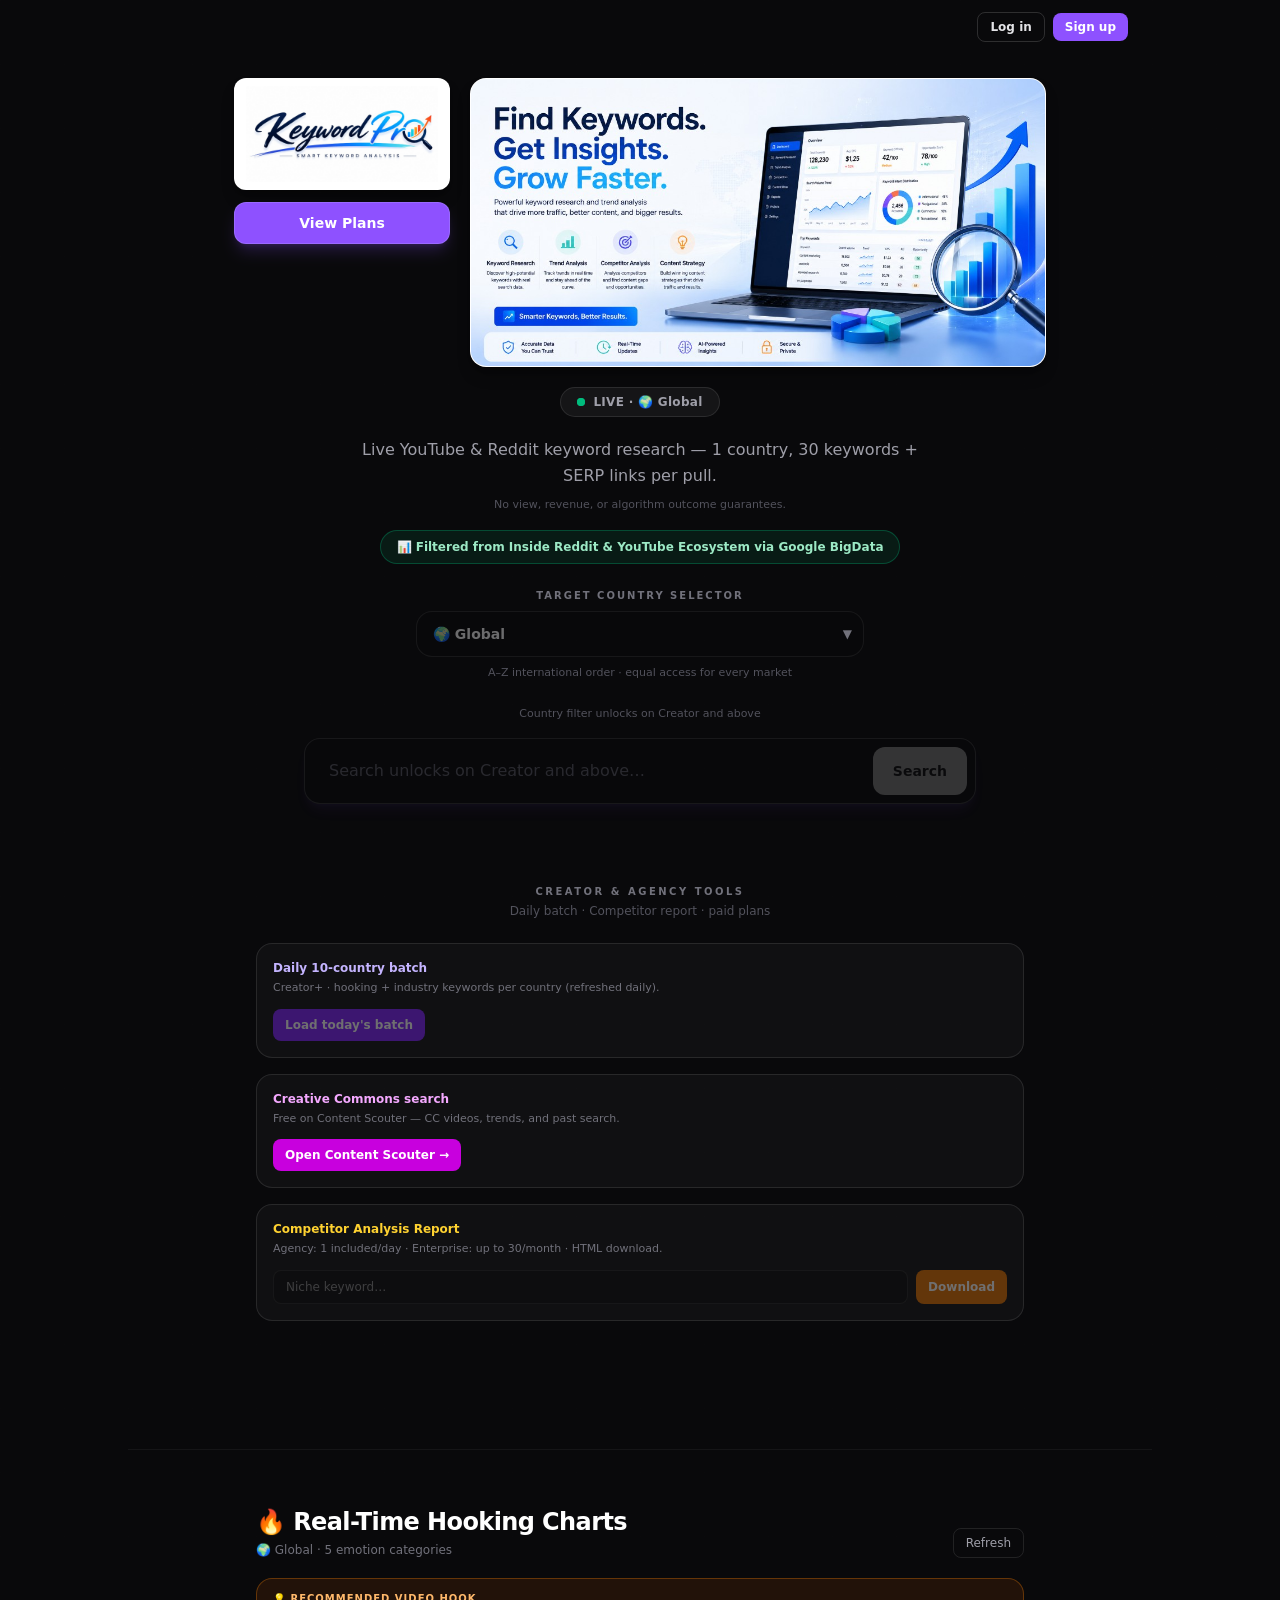
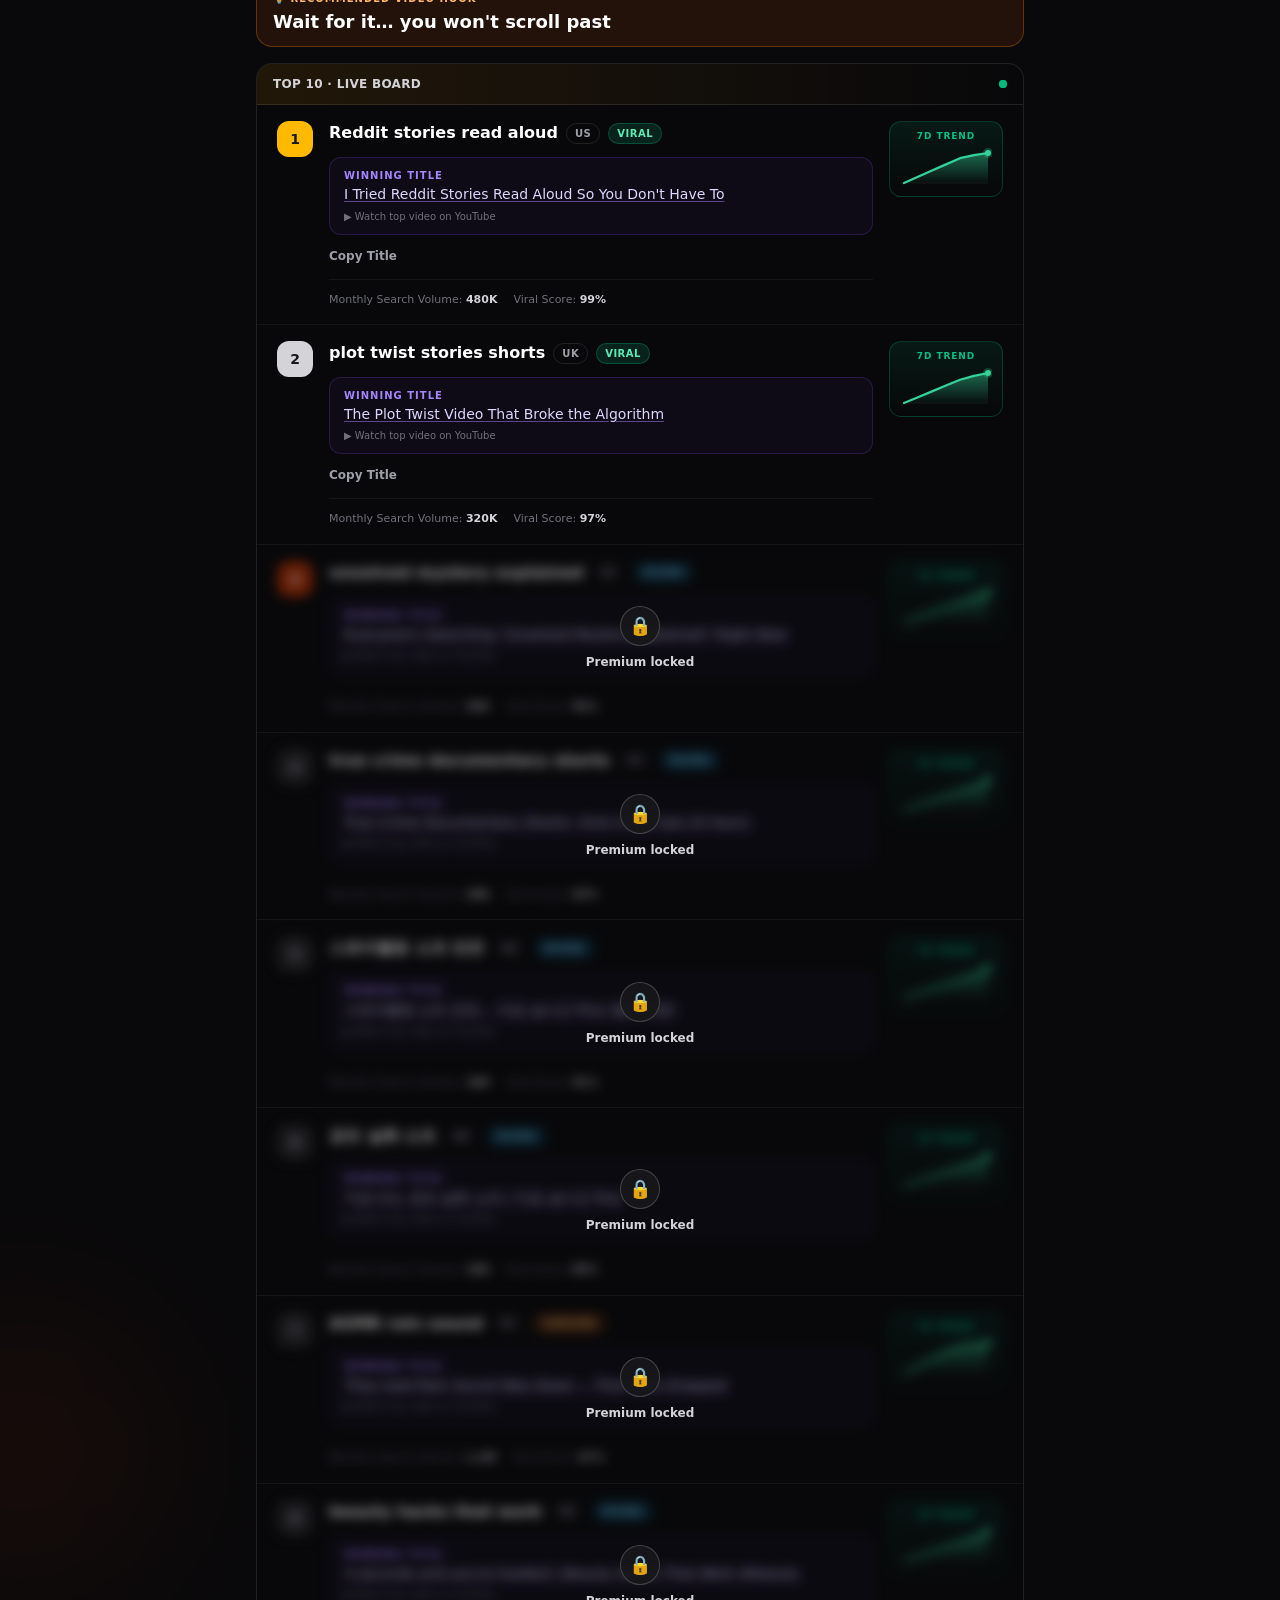
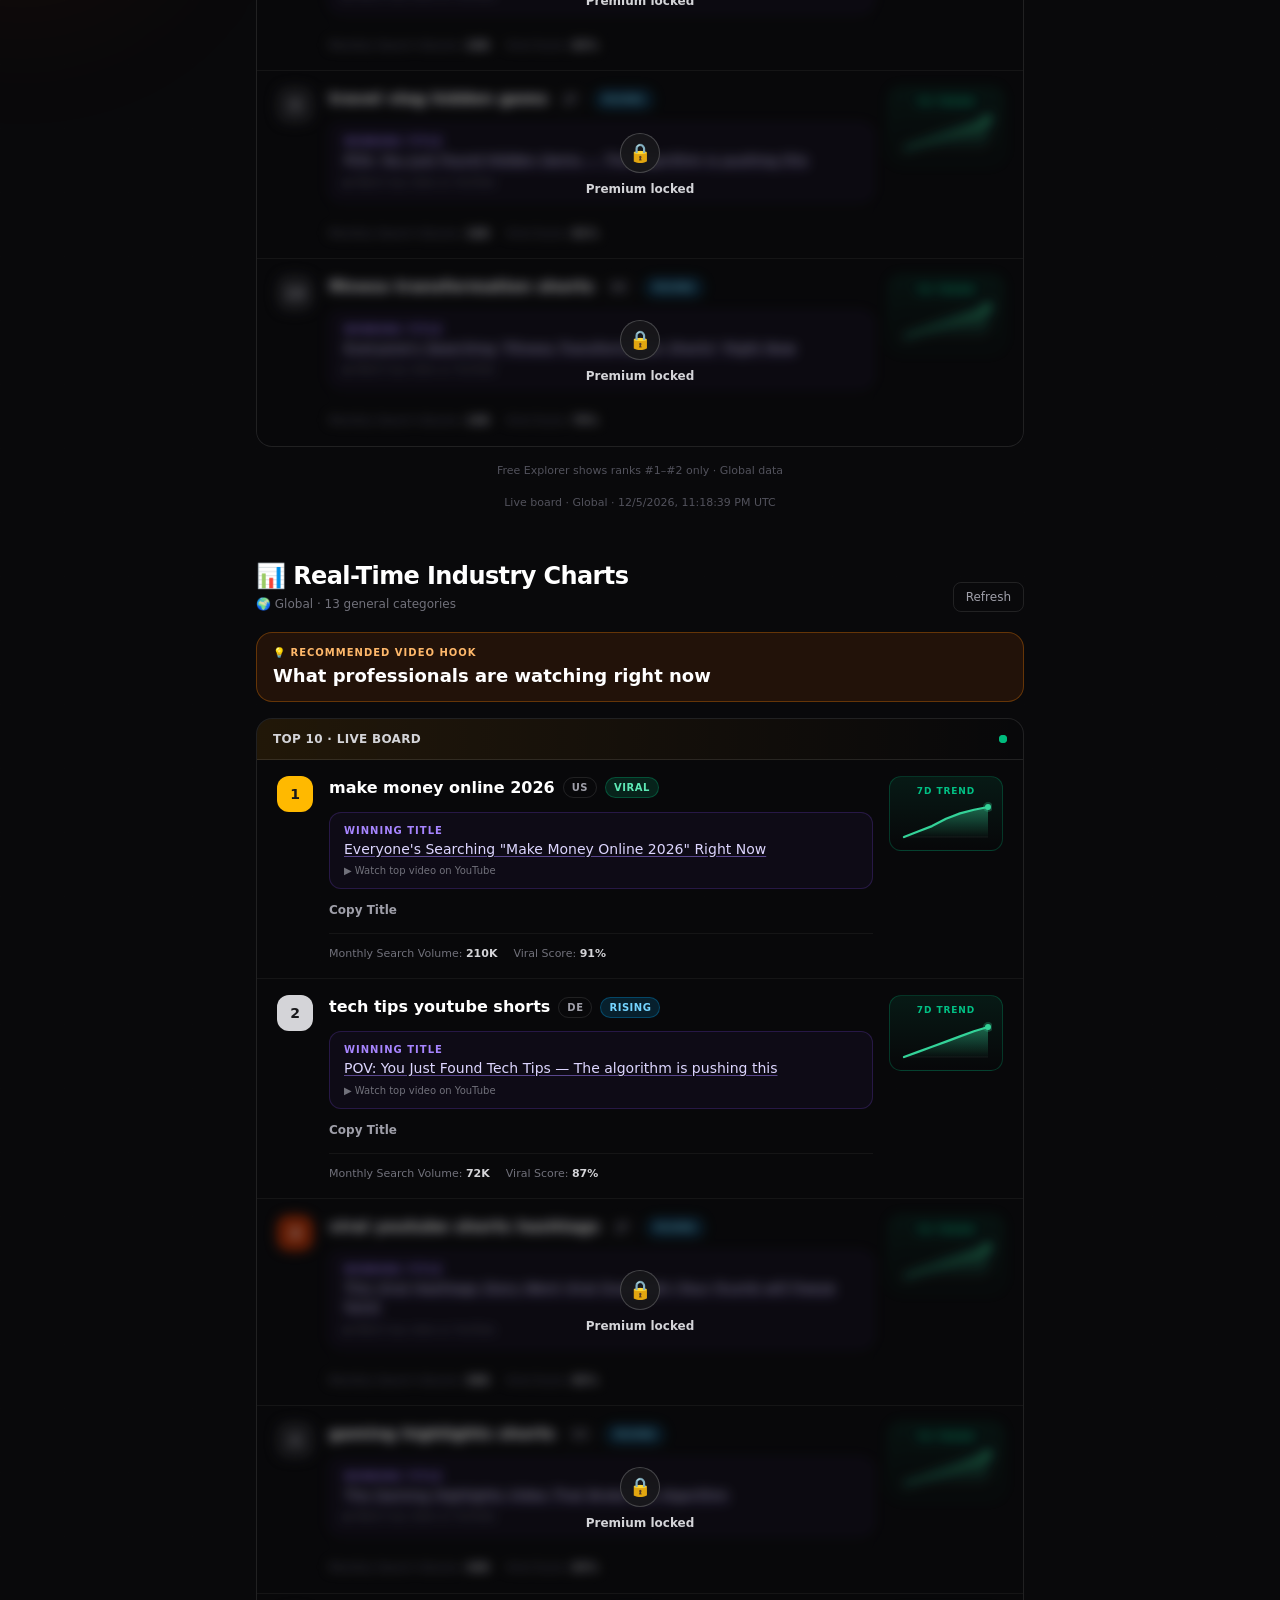
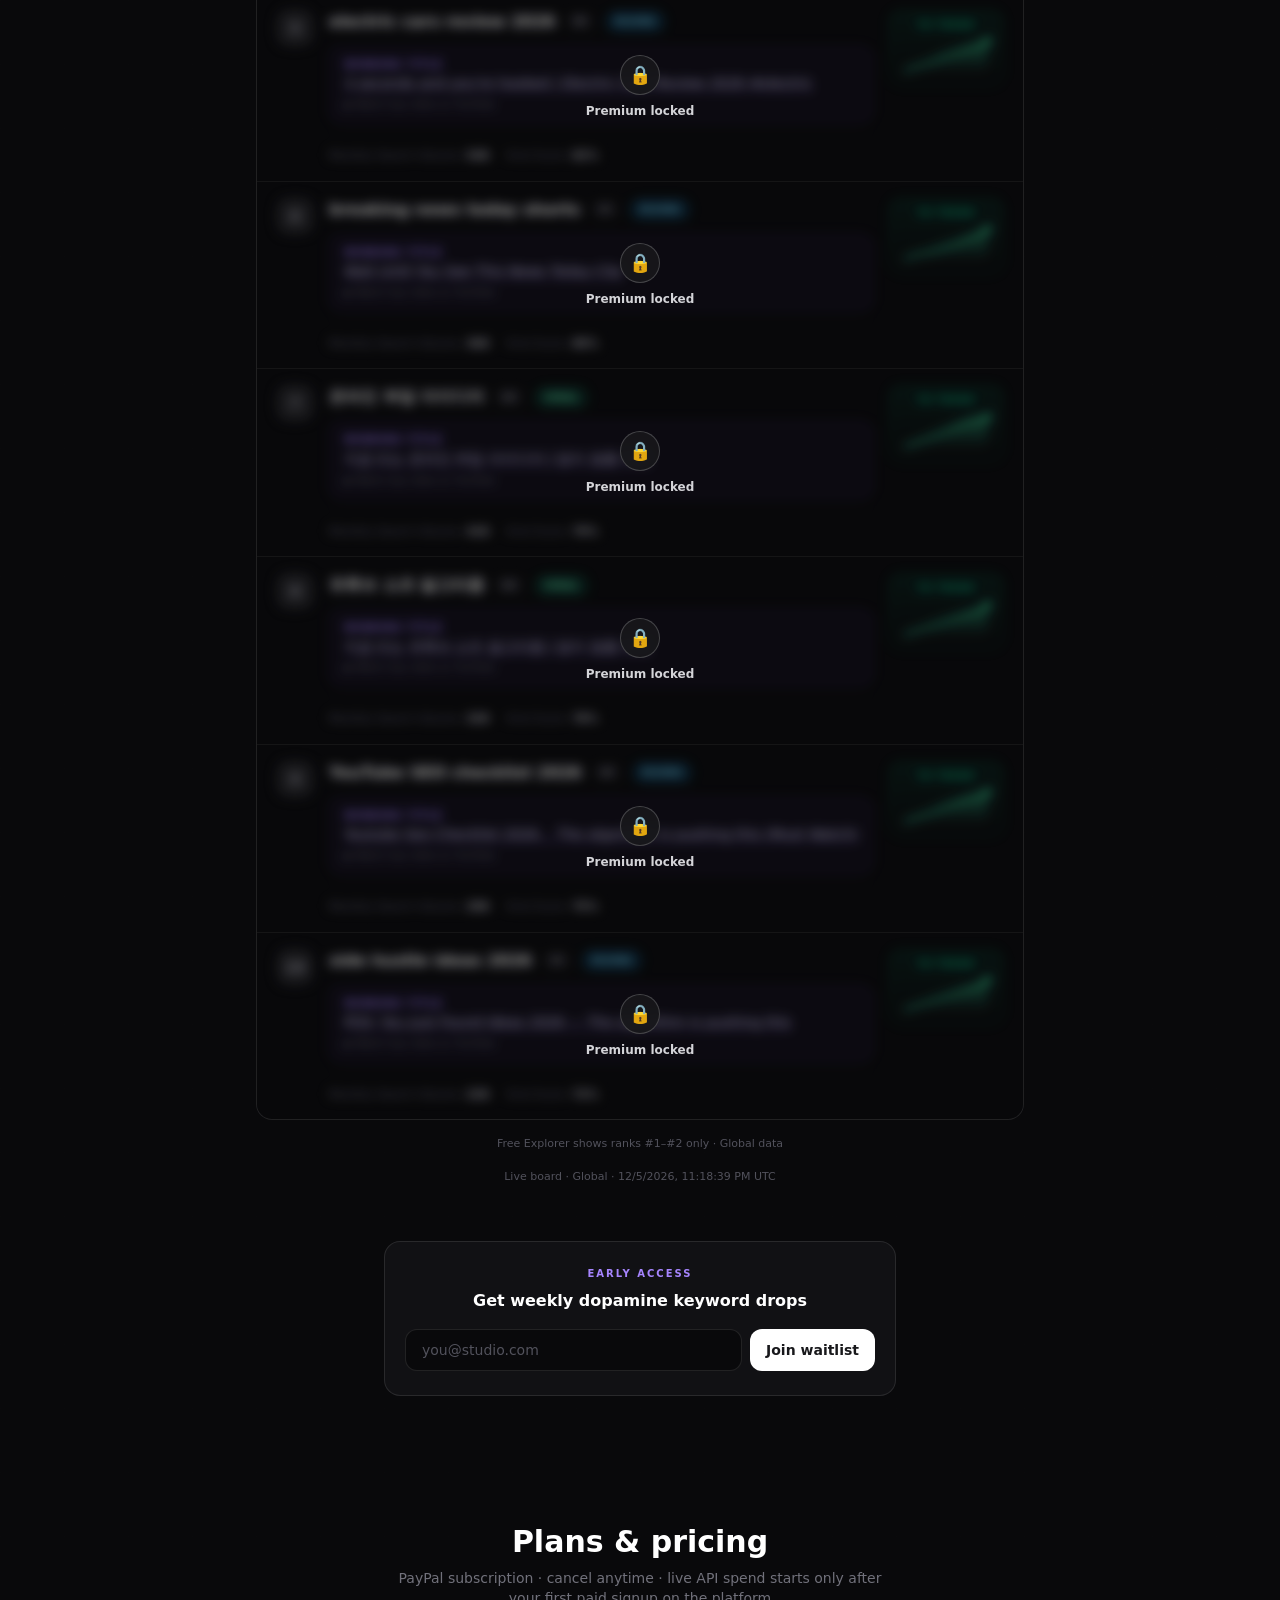
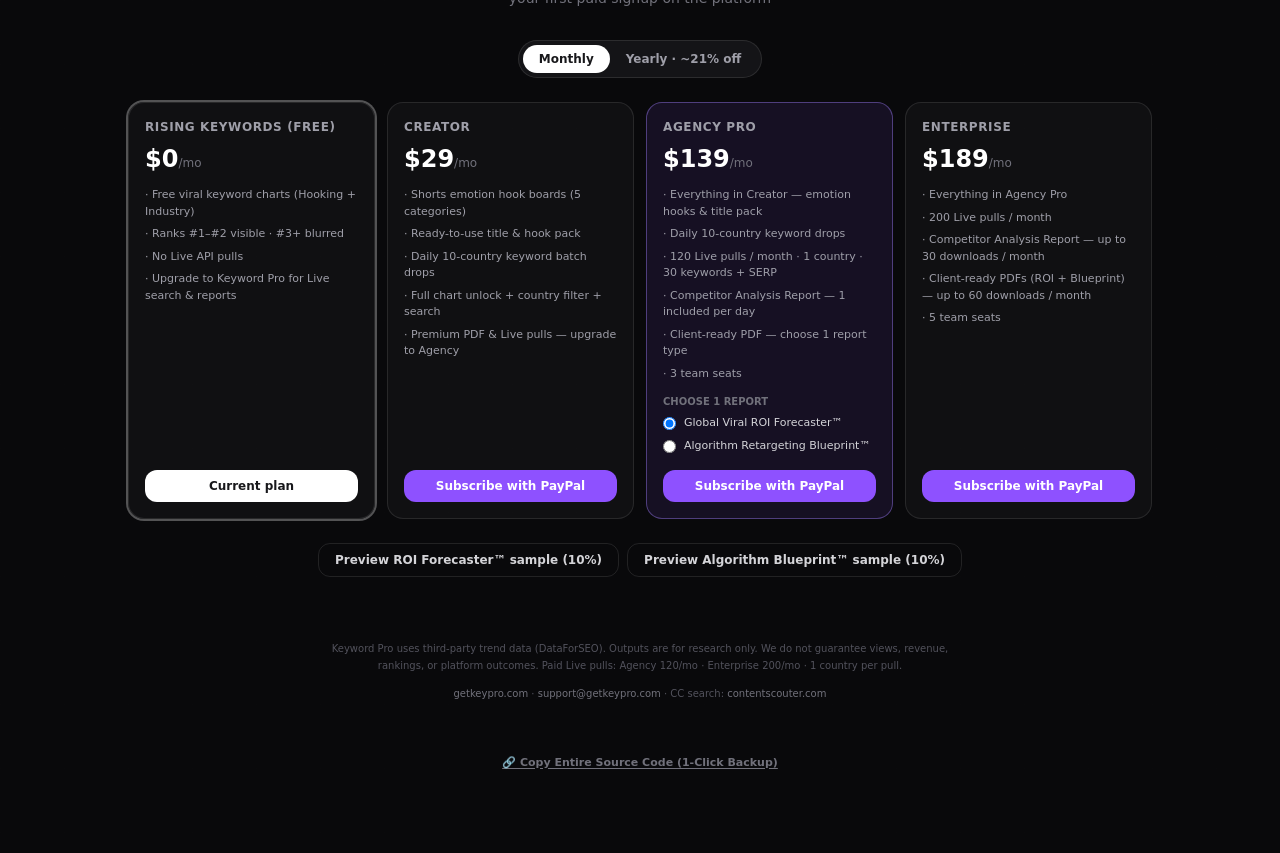
==== commit 70b4abb0: "Vending details show 10 keywords; add bottom close button." ====
--- a/index.html
+++ b/index.html
@@ -1 +1 @@
-<!DOCTYPE html><!--Gu_Jxc4UEPoKK_ofxpOGJ--><html lang="en"><head><meta charSet="utf-8"/><meta name="viewport" content="width=device-width, initial-scale=1"/><link rel="preload" as="image" href="/keyword-pro-logo.png"/><link rel="preload" as="image" href="/keyword-pro-hero-banner.png"/><link rel="stylesheet" href="/nxt/static/css/b7cea68db7c53e96.css" data-precedence="next"/><link rel="preload" as="script" fetchPriority="low" href="/nxt/static/chunks/webpack-eb7f32b19ab9679c.js"/><script src="/nxt/static/chunks/4bd1b696-c023c6e3521b1417.js" async=""></script><script src="/nxt/static/chunks/255-2aa030c9ba2867e3.js" async=""></script><script src="/nxt/static/chunks/main-app-51fb928cd2727f00.js" async=""></script><script src="/nxt/static/chunks/619-ba102abea3e3d0e4.js" async=""></script><script src="/nxt/static/chunks/239-17c63ab2a4f7ef9b.js" async=""></script><script src="/nxt/static/chunks/376-978318a47fc25c90.js" async=""></script><script src="/nxt/static/chunks/324-a6ce577727e5167f.js" async=""></script><script src="/nxt/static/chunks/850-97735de41576a1cd.js" async=""></script><script src="/nxt/static/chunks/app/page-312d88407ba1e678.js" async=""></script><title>Keyword Pro | Live YouTube &amp; Reddit Keyword Research</title><meta name="description" content="Live keyword pulls with SERP links, trend charts, and research reports. No view or revenue guarantees — honest data for creators."/><meta property="og:title" content="Keyword Pro"/><meta property="og:description" content="Live keyword pulls with SERP links, trend charts, and research reports. No view or revenue guarantees — honest data for creators."/><meta property="og:url" content="https://getkeypro.com/"/><meta property="og:site_name" content="Keyword Pro"/><meta name="twitter:card" content="summary"/><meta name="twitter:title" content="Keyword Pro"/><meta name="twitter:description" content="Live keyword pulls with SERP links, trend charts, and research reports. No view or revenue guarantees — honest data for creators."/><script src="/nxt/static/chunks/polyfills-42372ed130431b0a.js" noModule=""></script></head><body class="antialiased"><div hidden=""><!--$--><!--/$--></div><div class="relative min-h-screen overflow-hidden bg-[#09090b] text-zinc-100"><div class="pointer-events-none absolute inset-0" aria-hidden="true"><div class="absolute top-[-20%] left-1/2 -translate-x-1/2 h-[600px] w-[800px] rounded-full bg-violet-600/10 blur-[120px]"></div><div class="absolute bottom-[-10%] right-[-10%] h-[400px] w-[400px] rounded-full bg-fuchsia-600/8 blur-[100px]"></div><div class="absolute top-[40%] left-[-10%] h-[300px] w-[300px] rounded-full bg-orange-600/6 blur-[80px]"></div><div class="absolute inset-0 opacity-[0.03]" style="background-image:linear-gradient(rgba(255,255,255,.1) 1px, transparent 1px), linear-gradient(90deg, rgba(255,255,255,.1) 1px, transparent 1px);background-size:64px 64px"></div></div><nav class="relative z-10 flex flex-wrap items-center justify-end px-6 py-3 max-w-5xl mx-auto gap-2"><button type="button" class="rounded-lg border border-white/15 px-3 py-1.5 text-xs font-semibold text-zinc-200 hover:bg-white/5">Log in</button><button type="button" class="rounded-lg bg-violet-500 px-3 py-1.5 text-xs font-bold text-white hover:bg-violet-400">Sign up</button></nav><main class="relative z-10 flex flex-col items-center px-5 pb-20 pt-4 sm:pt-6"><header class="text-center mb-8 sm:mb-10 w-full max-w-4xl"><div class="mx-auto mb-5 flex w-full flex-col items-center justify-center gap-4 sm:flex-row sm:items-start sm:gap-5"><div class="flex w-full max-w-[280px] flex-col items-center gap-3 sm:w-auto sm:shrink-0"><img alt="Keyword Pro" width="320" height="96" decoding="async" data-nimg="1" class="h-20 sm:h-24 md:h-28 w-auto rounded-xl bg-white px-3 py-2 object-contain shadow-lg shadow-black/30" style="color:transparent" src="/keyword-pro-logo.png"/><a class="inline-flex w-full items-center justify-center rounded-xl border border-violet-400/50 bg-violet-500 px-4 py-2.5 text-sm font-bold text-white shadow-lg shadow-violet-500/20 hover:bg-violet-400 transition-colors" href="/plans/">View Plans</a></div><div class="min-w-0 w-full max-w-xl overflow-hidden rounded-2xl border border-white/10 bg-white shadow-lg shadow-black/30"><img alt="Find Keywords. Get Insights. Grow Faster." width="960" height="480" decoding="async" data-nimg="1" class="h-auto w-full object-contain" style="color:transparent" src="/keyword-pro-hero-banner.png"/></div></div><div class="inline-flex items-center gap-2 rounded-full border border-white/10 bg-white/5 px-4 py-1.5 mb-5"><span class="relative flex h-2 w-2"><span class="absolute inline-flex h-full w-full animate-ping rounded-full bg-emerald-400 opacity-75"></span><span class="relative inline-flex h-2 w-2 rounded-full bg-emerald-500"></span></span><span class="text-xs font-semibold tracking-wide text-zinc-400">LIVE · <!-- -->🌍 Global</span></div><p class="text-sm sm:text-base text-zinc-400 max-w-xl mx-auto leading-relaxed mb-2">Live YouTube &amp; Reddit keyword research — 1 country, 30 keywords + SERP links per pull.</p><p class="text-[11px] text-zinc-600 max-w-lg mx-auto mb-4">No view, revenue, or algorithm outcome guarantees.</p><div class="inline-flex max-w-2xl mx-auto items-center justify-center rounded-full border border-emerald-500/30 bg-emerald-500/10 px-4 py-2 mb-6"><p class="text-[11px] sm:text-xs font-semibold text-emerald-200/95 text-center leading-snug">📊 Filtered from Inside Reddit &amp; YouTube Ecosystem via Google BigData</p></div><div class="mb-6 w-full flex justify-center"><div class="w-full max-w-md mx-auto"><label for="target-country" class="block text-[10px] font-bold uppercase tracking-[0.2em] text-zinc-500 mb-2 text-center">Target Country Selector</label><div class="relative"><select id="target-country" disabled="" class="w-full appearance-none rounded-2xl border border-white/15 bg-zinc-950/90 px-4 py-3 pr-10 text-sm font-semibold text-white outline-none focus:border-violet-400/40 disabled:opacity-40 disabled:cursor-not-allowed"><option value="GLOBAL" selected="">🌍 Global</option><option value="AR">🇦🇷<!-- --> <!-- -->Argentina<!-- --> (<!-- -->AR<!-- -->)</option><option value="AU">🇦🇺<!-- --> <!-- -->Australia<!-- --> (<!-- -->AU<!-- -->)</option><option value="AT">🇦🇹<!-- --> <!-- -->Austria<!-- --> (<!-- -->AT<!-- -->)</option><option value="BH">🇧🇭<!-- --> <!-- -->Bahrain<!-- --> (<!-- -->BH<!-- -->)</option><option value="BD">🇧🇩<!-- --> <!-- -->Bangladesh<!-- --> (<!-- -->BD<!-- -->)</option><option value="BE">🇧🇪<!-- --> <!-- -->Belgium<!-- --> (<!-- -->BE<!-- -->)</option><option value="BR">🇧🇷<!-- --> <!-- -->Brazil<!-- --> (<!-- -->BR<!-- -->)</option><option value="BG">🇧🇬<!-- --> <!-- -->Bulgaria<!-- --> (<!-- -->BG<!-- -->)</option><option value="CA">🇨🇦<!-- --> <!-- -->Canada<!-- --> (<!-- -->CA<!-- -->)</option><option value="CL">🇨🇱<!-- --> <!-- -->Chile<!-- --> (<!-- -->CL<!-- -->)</option><option value="CN">🇨🇳<!-- --> <!-- -->China<!-- --> (<!-- -->CN<!-- -->)</option><option value="CO">🇨🇴<!-- --> <!-- -->Colombia<!-- --> (<!-- -->CO<!-- -->)</option><option value="HR">🇭🇷<!-- --> <!-- -->Croatia<!-- --> (<!-- -->HR<!-- -->)</option><option value="CZ">🇨🇿<!-- --> <!-- -->Czechia<!-- --> (<!-- -->CZ<!-- -->)</option><option value="DK">🇩🇰<!-- --> <!-- -->Denmark<!-- --> (<!-- -->DK<!-- -->)</option><option value="EC">🇪🇨<!-- --> <!-- -->Ecuador<!-- --> (<!-- -->EC<!-- -->)</option><option value="EG">🇪🇬<!-- --> <!-- -->Egypt<!-- --> (<!-- -->EG<!-- -->)</option><option value="FI">🇫🇮<!-- --> <!-- -->Finland<!-- --> (<!-- -->FI<!-- -->)</option><option value="FR">🇫🇷<!-- --> <!-- -->France<!-- --> (<!-- -->FR<!-- -->)</option><option value="DE">🇩🇪<!-- --> <!-- -->Germany<!-- --> (<!-- -->DE<!-- -->)</option><option value="GH">🇬🇭<!-- --> <!-- -->Ghana<!-- --> (<!-- -->GH<!-- -->)</option><option value="GR">🇬🇷<!-- --> <!-- -->Greece<!-- --> (<!-- -->GR<!-- -->)</option><option value="HK">🇭🇰<!-- --> <!-- -->Hong Kong<!-- --> (<!-- -->HK<!-- -->)</option><option value="HU">🇭🇺<!-- --> <!-- -->Hungary<!-- --> (<!-- -->HU<!-- -->)</option><option value="IN">🇮🇳<!-- --> <!-- -->India<!-- --> (<!-- -->IN<!-- -->)</option><option value="ID">🇮🇩<!-- --> <!-- -->Indonesia<!-- --> (<!-- -->ID<!-- -->)</option><option value="IE">🇮🇪<!-- --> <!-- -->Ireland<!-- --> (<!-- -->IE<!-- -->)</option><option value="IL">🇮🇱<!-- --> <!-- -->Israel<!-- --> (<!-- -->IL<!-- -->)</option><option value="IT">🇮🇹<!-- --> <!-- -->Italy<!-- --> (<!-- -->IT<!-- -->)</option><option value="JP">🇯🇵<!-- --> <!-- -->Japan<!-- --> (<!-- -->JP<!-- -->)</option><option value="JO">🇯🇴<!-- --> <!-- -->Jordan<!-- --> (<!-- -->JO<!-- -->)</option><option value="KZ">🇰🇿<!-- --> <!-- -->Kazakhstan<!-- --> (<!-- -->KZ<!-- -->)</option><option value="KE">🇰🇪<!-- --> <!-- -->Kenya<!-- --> (<!-- -->KE<!-- -->)</option><option value="KR">🇰🇷<!-- --> <!-- -->Korea<!-- --> (<!-- -->KR<!-- -->)</option><option value="KW">🇰🇼<!-- --> <!-- -->Kuwait<!-- --> (<!-- -->KW<!-- -->)</option><option value="MY">🇲🇾<!-- --> <!-- -->Malaysia<!-- --> (<!-- -->MY<!-- -->)</option><option value="MX">🇲🇽<!-- --> <!-- -->Mexico<!-- --> (<!-- -->MX<!-- -->)</option><option value="MA">🇲🇦<!-- --> <!-- -->Morocco<!-- --> (<!-- -->MA<!-- -->)</option><option value="NP">🇳🇵<!-- --> <!-- -->Nepal<!-- --> (<!-- -->NP<!-- -->)</option><option value="NL">🇳🇱<!-- --> <!-- -->Netherlands<!-- --> (<!-- -->NL<!-- -->)</option><option value="NZ">🇳🇿<!-- --> <!-- -->New Zealand<!-- --> (<!-- -->NZ<!-- -->)</option><option value="NG">🇳🇬<!-- --> <!-- -->Nigeria<!-- --> (<!-- -->NG<!-- -->)</option><option value="NO">🇳🇴<!-- --> <!-- -->Norway<!-- --> (<!-- -->NO<!-- -->)</option><option value="OM">🇴🇲<!-- --> <!-- -->Oman<!-- --> (<!-- -->OM<!-- -->)</option><option value="PK">🇵🇰<!-- --> <!-- -->Pakistan<!-- --> (<!-- -->PK<!-- -->)</option><option value="PE">🇵🇪<!-- --> <!-- -->Peru<!-- --> (<!-- -->PE<!-- -->)</option><option value="PH">🇵🇭<!-- --> <!-- -->Philippines<!-- --> (<!-- -->PH<!-- -->)</option><option value="PL">🇵🇱<!-- --> <!-- -->Poland<!-- --> (<!-- -->PL<!-- -->)</option><option value="PT">🇵🇹<!-- --> <!-- -->Portugal<!-- --> (<!-- -->PT<!-- -->)</option><option value="QA">🇶🇦<!-- --> <!-- -->Qatar<!-- --> (<!-- -->QA<!-- -->)</option><option value="RO">🇷🇴<!-- --> <!-- -->Romania<!-- --> (<!-- -->RO<!-- -->)</option><option value="RU">🇷🇺<!-- --> <!-- -->Russia<!-- --> (<!-- -->RU<!-- -->)</option><option value="SA">🇸🇦<!-- --> <!-- -->Saudi Arabia<!-- --> (<!-- -->SA<!-- -->)</option><option value="RS">🇷🇸<!-- --> <!-- -->Serbia<!-- --> (<!-- -->RS<!-- -->)</option><option value="SG">🇸🇬<!-- --> <!-- -->Singapore<!-- --> (<!-- -->SG<!-- -->)</option><option value="SK">🇸🇰<!-- --> <!-- -->Slovakia<!-- --> (<!-- -->SK<!-- -->)</option><option value="ZA">🇿🇦<!-- --> <!-- -->South Africa<!-- --> (<!-- -->ZA<!-- -->)</option><option value="ES">🇪🇸<!-- --> <!-- -->Spain<!-- --> (<!-- -->ES<!-- -->)</option><option value="LK">🇱🇰<!-- --> <!-- -->Sri Lanka<!-- --> (<!-- -->LK<!-- -->)</option><option value="SE">🇸🇪<!-- --> <!-- -->Sweden<!-- --> (<!-- -->SE<!-- -->)</option><option value="CH">🇨🇭<!-- --> <!-- -->Switzerland<!-- --> (<!-- -->CH<!-- -->)</option><option value="TW">🇹🇼<!-- --> <!-- -->Taiwan<!-- --> (<!-- -->TW<!-- -->)</option><option value="TH">🇹🇭<!-- --> <!-- -->Thailand<!-- --> (<!-- -->TH<!-- -->)</option><option value="TN">🇹🇳<!-- --> <!-- -->Tunisia<!-- --> (<!-- -->TN<!-- -->)</option><option value="TR">🇹🇷<!-- --> <!-- -->Turkey<!-- --> (<!-- -->TR<!-- -->)</option><option value="UA">🇺🇦<!-- --> <!-- -->Ukraine<!-- --> (<!-- -->UA<!-- -->)</option><option value="AE">🇦🇪<!-- --> <!-- -->United Arab Emirates<!-- --> (<!-- -->AE<!-- -->)</option><option value="UK">🇬🇧<!-- --> <!-- -->United Kingdom<!-- --> (<!-- -->UK<!-- -->)</option><option value="US">🇺🇸<!-- --> <!-- -->United States<!-- --> (<!-- -->US<!-- -->)</option><option value="UZ">🇺🇿<!-- --> <!-- -->Uzbekistan<!-- --> (<!-- -->UZ<!-- -->)</option><option value="VE">🇻🇪<!-- --> <!-- -->Venezuela<!-- --> (<!-- -->VE<!-- -->)</option><option value="VN">🇻🇳<!-- --> <!-- -->Vietnam<!-- --> (<!-- -->VN<!-- -->)</option></select><span class="pointer-events-none absolute right-3 top-1/2 -translate-y-1/2 text-zinc-500 text-xs" aria-hidden="true">▼</span></div><p class="mt-2 text-[11px] text-zinc-600 text-center">A–Z international order · equal access for every market</p></div></div><p class="text-[11px] text-zinc-600 mb-4">Country filter unlocks on Creator and above</p><form class="w-full max-w-2xl mx-auto"><div class="flex items-stretch gap-2 rounded-2xl border border-white/15 bg-zinc-950/80 p-2 shadow-lg shadow-violet-500/10 focus-within:border-violet-400/40 transition-colors opacity-45"><input type="search" placeholder="Search unlocks on Creator and above…" class="flex-1 min-w-0 rounded-xl bg-transparent px-4 py-3 text-sm sm:text-base text-white placeholder:text-zinc-600 outline-none" disabled="" value=""/><button type="submit" disabled="" class="shrink-0 rounded-xl bg-white px-5 py-3 text-sm font-black text-zinc-900 hover:bg-zinc-200 disabled:opacity-40 transition-colors">Search</button></div></form></header><section class="w-full max-w-3xl mx-auto mt-10 animate-fade-in"><div class="text-center mb-6"><p class="text-[10px] font-bold uppercase tracking-[0.25em] text-zinc-500 mb-1">Creator &amp; Agency tools</p><p class="text-xs text-zinc-600">Daily batch · Competitor report · paid plans</p></div><div class="grid gap-4 sm:grid-cols-1"><div class="rounded-2xl border border-white/10 bg-zinc-900/50 p-4"><p class="text-xs font-bold text-violet-300 mb-1">Daily 10-country batch</p><p class="text-[11px] text-zinc-500 mb-3">Creator+ · hooking + industry keywords per country (refreshed daily).</p><button type="button" disabled="" class="rounded-lg bg-violet-600 px-3 py-2 text-xs font-bold text-white disabled:opacity-40">Load today&#x27;s batch</button></div><div class="rounded-2xl border border-white/10 bg-zinc-900/50 p-4"><p class="text-xs font-bold text-fuchsia-300 mb-1">Creative Commons search</p><p class="text-[11px] text-zinc-500 mb-3">Free on Content Scouter — CC videos, trends, and past search.</p><a href="https://contentscouter.com" target="_blank" rel="noopener noreferrer" class="inline-flex rounded-lg bg-fuchsia-600 px-3 py-2 text-xs font-bold text-white hover:bg-fuchsia-500 transition-colors">Open Content Scouter →</a></div><div class="rounded-2xl border border-white/10 bg-zinc-900/50 p-4"><p class="text-xs font-bold text-amber-300 mb-1">Competitor Analysis Report</p><p class="text-[11px] text-zinc-500 mb-3">Agency: 1 included/day · Enterprise: up to 30/month · HTML download.</p><div class="flex gap-2"><input type="text" placeholder="Niche keyword…" disabled="" class="flex-1 rounded-lg border border-white/10 bg-zinc-950/80 px-3 py-2 text-xs text-white outline-none disabled:opacity-40" value=""/><button type="button" disabled="" class="rounded-lg bg-amber-600 px-3 py-2 text-xs font-bold text-white disabled:opacity-40">Download</button></div></div></div></section><section class="w-full max-w-5xl mx-auto mt-24 sm:mt-32 pt-10 sm:pt-14 border-t border-white/5 space-y-12 animate-fade-in"><section class="w-full max-w-3xl mx-auto animate-fade-in"><div class="flex items-end justify-between gap-4 mb-5"><div><h2 class="text-xl sm:text-2xl font-black text-white tracking-tight">🔥 Real-Time Hooking Charts</h2><p class="text-xs text-zinc-500 mt-1">🌍 Global · 5 emotion categories</p></div><button type="button" class="shrink-0 text-xs text-zinc-400 hover:text-white px-3 py-1.5 rounded-lg border border-white/10 hover:border-white/20 disabled:opacity-40 transition-colors">Refresh</button></div><div class="rounded-2xl bg-orange-500/10 border border-orange-400/30 px-4 py-3 mb-4"><p class="text-[10px] font-bold uppercase tracking-widest text-orange-300 mb-1">💡 Recommended Video Hook</p><p class="text-base sm:text-lg font-bold text-white leading-snug">Wait for it… you won&#x27;t scroll past</p></div><div class="rounded-2xl border border-white/10 bg-zinc-950/60 overflow-hidden"><div class="px-4 py-3 border-b border-white/10 flex items-center justify-between bg-gradient-to-r from-amber-500/10 to-transparent"><p class="text-xs font-bold text-zinc-300 tracking-wide">TOP <!-- -->10<!-- --> · LIVE BOARD</p><span class="relative flex h-2 w-2"><span class="absolute inline-flex h-full w-full animate-ping rounded-full bg-emerald-400 opacity-75"></span><span class="relative inline-flex h-2 w-2 rounded-full bg-emerald-500"></span></span></div><div class="divide-y divide-white/5"><article class="relative px-4 sm:px-5 py-4 hover:bg-white/[0.03] transition-colors overflow-hidden"><div class="flex items-start gap-3 sm:gap-4 transition-[filter] "><span class="flex h-9 w-9 shrink-0 items-center justify-center rounded-xl text-sm font-black bg-amber-400 text-zinc-900">1</span><div class="flex-1 min-w-0"><div class="flex flex-wrap items-center gap-2 mb-3"><h3 class="font-bold text-white text-sm sm:text-base">Reddit stories read aloud</h3><span class="text-[10px] font-bold uppercase tracking-wider px-2 py-0.5 rounded-full border border-white/10 text-zinc-400">US</span><span class="text-[10px] font-bold uppercase tracking-wider px-2 py-0.5 rounded-full border bg-emerald-500/15 text-emerald-300 border-emerald-500/30">Viral</span></div><div class="rounded-xl bg-violet-500/5 border border-violet-500/20 px-3.5 py-2.5 mb-2"><p class="text-[10px] font-bold uppercase tracking-widest text-violet-400 mb-0.5">Winning Title</p><a href="https://www.youtube.com/results?search_query=Reddit%20stories%20read%20aloud" target="_blank" rel="noopener noreferrer" class="text-sm font-medium text-violet-200 hover:text-white underline underline-offset-2 decoration-violet-400/50 leading-snug block">I Tried Reddit Stories Read Aloud So You Don&#x27;t Have To</a><p class="mt-1 text-[10px] text-zinc-500">▶ Watch top video on YouTube</p></div><button type="button" class="text-xs font-semibold text-zinc-400 hover:text-violet-300 transition-colors">Copy Title</button><div class="mt-3 flex flex-wrap items-center gap-x-4 gap-y-1 border-t border-white/5 pt-3 text-[11px] text-zinc-500"><span>Monthly Search Volume:<!-- --> <span class="font-semibold text-zinc-300">480K</span></span><span>Viral Score:<!-- --> <span class="font-semibold text-zinc-300">99<!-- -->%</span></span></div></div><div class="shrink-0 rounded-xl border border-emerald-500/25 bg-gradient-to-b from-emerald-500/10 to-transparent px-2.5 py-2 " title="7d trend"><p class="text-[9px] font-bold uppercase tracking-widest text-emerald-400/90 mb-1 text-center">7d trend</p><svg width="92" height="40" viewBox="0 0 92 40" class="block mx-auto" aria-hidden="true"><defs><linearGradient id="_R_q6a4ravb_" x1="0" y1="0" x2="0" y2="1"><stop offset="0%" stop-color="#34d399" stop-opacity="0.45"></stop><stop offset="100%" stop-color="#34d399" stop-opacity="0.02"></stop></linearGradient></defs><line x1="4" y1="35" x2="88" y2="35" stroke="rgba(255,255,255,0.06)" stroke-width="1"></line><path d="M4.00 35.00 L18.00 28.79 L32.00 22.59 L46.00 16.38 L60.00 10.17 L74.00 7.07 L88.00 5.00 L88.00 35.00 L4.00 35.00 Z" fill="url(#_R_q6a4ravb_)"></path><path d="M4.00 35.00 L18.00 28.79 L32.00 22.59 L46.00 16.38 L60.00 10.17 L74.00 7.07 L88.00 5.00" fill="none" stroke="#34d399" stroke-width="2.25" stroke-linecap="round" stroke-linejoin="round"></path><circle cx="88" cy="5" r="3" fill="#34d399"></circle><circle cx="88" cy="5" r="5" fill="#34d399" fill-opacity="0.25"></circle></svg></div></div></article><article class="relative px-4 sm:px-5 py-4 hover:bg-white/[0.03] transition-colors overflow-hidden"><div class="flex items-start gap-3 sm:gap-4 transition-[filter] "><span class="flex h-9 w-9 shrink-0 items-center justify-center rounded-xl text-sm font-black bg-zinc-300 text-zinc-900">2</span><div class="flex-1 min-w-0"><div class="flex flex-wrap items-center gap-2 mb-3"><h3 class="font-bold text-white text-sm sm:text-base">plot twist stories shorts</h3><span class="text-[10px] font-bold uppercase tracking-wider px-2 py-0.5 rounded-full border border-white/10 text-zinc-400">UK</span><span class="text-[10px] font-bold uppercase tracking-wider px-2 py-0.5 rounded-full border bg-emerald-500/15 text-emerald-300 border-emerald-500/30">Viral</span></div><div class="rounded-xl bg-violet-500/5 border border-violet-500/20 px-3.5 py-2.5 mb-2"><p class="text-[10px] font-bold uppercase tracking-widest text-violet-400 mb-0.5">Winning Title</p><a href="https://www.youtube.com/results?search_query=plot%20twist%20stories%20shorts" target="_blank" rel="noopener noreferrer" class="text-sm font-medium text-violet-200 hover:text-white underline underline-offset-2 decoration-violet-400/50 leading-snug block">The Plot Twist Video That Broke the Algorithm</a><p class="mt-1 text-[10px] text-zinc-500">▶ Watch top video on YouTube</p></div><button type="button" class="text-xs font-semibold text-zinc-400 hover:text-violet-300 transition-colors">Copy Title</button><div class="mt-3 flex flex-wrap items-center gap-x-4 gap-y-1 border-t border-white/5 pt-3 text-[11px] text-zinc-500"><span>Monthly Search Volume:<!-- --> <span class="font-semibold text-zinc-300">320K</span></span><span>Viral Score:<!-- --> <span class="font-semibold text-zinc-300">97<!-- -->%</span></span></div></div><div class="shrink-0 rounded-xl border border-emerald-500/25 bg-gradient-to-b from-emerald-500/10 to-transparent px-2.5 py-2 " title="7d trend"><p class="text-[9px] font-bold uppercase tracking-widest text-emerald-400/90 mb-1 text-center">7d trend</p><svg width="92" height="40" viewBox="0 0 92 40" class="block mx-auto" aria-hidden="true"><defs><linearGradient id="_R_qaa4ravb_" x1="0" y1="0" x2="0" y2="1"><stop offset="0%" stop-color="#34d399" stop-opacity="0.45"></stop><stop offset="100%" stop-color="#34d399" stop-opacity="0.02"></stop></linearGradient></defs><line x1="4" y1="35" x2="88" y2="35" stroke="rgba(255,255,255,0.06)" stroke-width="1"></line><path d="M4.00 35.00 L18.00 29.19 L32.00 23.39 L46.00 17.58 L60.00 11.77 L74.00 7.90 L88.00 5.00 L88.00 35.00 L4.00 35.00 Z" fill="url(#_R_qaa4ravb_)"></path><path d="M4.00 35.00 L18.00 29.19 L32.00 23.39 L46.00 17.58 L60.00 11.77 L74.00 7.90 L88.00 5.00" fill="none" stroke="#34d399" stroke-width="2.25" stroke-linecap="round" stroke-linejoin="round"></path><circle cx="88" cy="5" r="3" fill="#34d399"></circle><circle cx="88" cy="5" r="5" fill="#34d399" fill-opacity="0.25"></circle></svg></div></div></article><article class="relative px-4 sm:px-5 py-4 hover:bg-white/[0.03] transition-colors overflow-hidden"><div class="flex items-start gap-3 sm:gap-4 transition-[filter] blur-[6px] select-none pointer-events-none"><span class="flex h-9 w-9 shrink-0 items-center justify-center rounded-xl text-sm font-black bg-orange-700/80 text-white">3</span><div class="flex-1 min-w-0"><div class="flex flex-wrap items-center gap-2 mb-3"><h3 class="font-bold text-white text-sm sm:text-base">unsolved mystery explained</h3><span class="text-[10px] font-bold uppercase tracking-wider px-2 py-0.5 rounded-full border border-white/10 text-zinc-400">US</span><span class="text-[10px] font-bold uppercase tracking-wider px-2 py-0.5 rounded-full border bg-sky-500/15 text-sky-300 border-sky-500/30">Rising</span></div><div class="rounded-xl bg-violet-500/5 border border-violet-500/20 px-3.5 py-2.5 mb-2"><p class="text-[10px] font-bold uppercase tracking-widest text-violet-400 mb-0.5">Winning Title</p><a href="https://www.youtube.com/results?search_query=unsolved%20mystery%20explained" target="_blank" rel="noopener noreferrer" class="text-sm font-medium text-violet-200 hover:text-white underline underline-offset-2 decoration-violet-400/50 leading-snug block">Everyone&#x27;s Searching &quot;Unsolved Mystery Explained&quot; Right Now</a><p class="mt-1 text-[10px] text-zinc-500">▶ Watch top video on YouTube</p></div><div class="mt-3 flex flex-wrap items-center gap-x-4 gap-y-1 border-t border-white/5 pt-3 text-[11px] text-zinc-500"><span>Monthly Search Volume:<!-- --> <span class="font-semibold text-zinc-300">95K</span></span><span>Viral Score:<!-- --> <span class="font-semibold text-zinc-300">95<!-- -->%</span></span></div></div><div class="shrink-0 rounded-xl border border-emerald-500/25 bg-gradient-to-b from-emerald-500/10 to-transparent px-2.5 py-2 " title="7d trend"><p class="text-[9px] font-bold uppercase tracking-widest text-emerald-400/90 mb-1 text-center">7d trend</p><svg width="92" height="40" viewBox="0 0 92 40" class="block mx-auto" aria-hidden="true"><defs><linearGradient id="_R_qea4ravb_" x1="0" y1="0" x2="0" y2="1"><stop offset="0%" stop-color="#34d399" stop-opacity="0.45"></stop><stop offset="100%" stop-color="#34d399" stop-opacity="0.02"></stop></linearGradient></defs><line x1="4" y1="35" x2="88" y2="35" stroke="rgba(255,255,255,0.06)" stroke-width="1"></line><path d="M4.00 35.00 L18.00 30.59 L32.00 25.29 L46.00 20.00 L60.00 14.71 L74.00 9.41 L88.00 5.00 L88.00 35.00 L4.00 35.00 Z" fill="url(#_R_qea4ravb_)"></path><path d="M4.00 35.00 L18.00 30.59 L32.00 25.29 L46.00 20.00 L60.00 14.71 L74.00 9.41 L88.00 5.00" fill="none" stroke="#34d399" stroke-width="2.25" stroke-linecap="round" stroke-linejoin="round"></path><circle cx="88" cy="5" r="3" fill="#34d399"></circle><circle cx="88" cy="5" r="5" fill="#34d399" fill-opacity="0.25"></circle></svg></div></div><div class="absolute inset-0 flex flex-col items-center justify-center bg-zinc-950/40"><span class="flex h-10 w-10 items-center justify-center rounded-full border border-white/20 bg-zinc-900/90 text-lg" aria-hidden="true">🔒</span><p class="mt-2 text-xs font-semibold text-zinc-300">Premium locked</p></div></article><article class="relative px-4 sm:px-5 py-4 hover:bg-white/[0.03] transition-colors overflow-hidden"><div class="flex items-start gap-3 sm:gap-4 transition-[filter] blur-[6px] select-none pointer-events-none"><span class="flex h-9 w-9 shrink-0 items-center justify-center rounded-xl text-sm font-black bg-zinc-800 text-zinc-400">4</span><div class="flex-1 min-w-0"><div class="flex flex-wrap items-center gap-2 mb-3"><h3 class="font-bold text-white text-sm sm:text-base">true crime documentary shorts</h3><span class="text-[10px] font-bold uppercase tracking-wider px-2 py-0.5 rounded-full border border-white/10 text-zinc-400">US</span><span class="text-[10px] font-bold uppercase tracking-wider px-2 py-0.5 rounded-full border bg-sky-500/15 text-sky-300 border-sky-500/30">Rising</span></div><div class="rounded-xl bg-violet-500/5 border border-violet-500/20 px-3.5 py-2.5 mb-2"><p class="text-[10px] font-bold uppercase tracking-widest text-violet-400 mb-0.5">Winning Title</p><a href="https://www.youtube.com/results?search_query=true%20crime%20documentary%20shorts" target="_blank" rel="noopener noreferrer" class="text-sm font-medium text-violet-200 hover:text-white underline underline-offset-2 decoration-violet-400/50 leading-snug block">True Crime Documentary Shorts: Viral in the last 24 hours</a><p class="mt-1 text-[10px] text-zinc-500">▶ Watch top video on YouTube</p></div><div class="mt-3 flex flex-wrap items-center gap-x-4 gap-y-1 border-t border-white/5 pt-3 text-[11px] text-zinc-500"><span>Monthly Search Volume:<!-- --> <span class="font-semibold text-zinc-300">28K</span></span><span>Viral Score:<!-- --> <span class="font-semibold text-zinc-300">93<!-- -->%</span></span></div></div><div class="shrink-0 rounded-xl border border-emerald-500/25 bg-gradient-to-b from-emerald-500/10 to-transparent px-2.5 py-2 " title="7d trend"><p class="text-[9px] font-bold uppercase tracking-widest text-emerald-400/90 mb-1 text-center">7d trend</p><svg width="92" height="40" viewBox="0 0 92 40" class="block mx-auto" aria-hidden="true"><defs><linearGradient id="_R_qia4ravb_" x1="0" y1="0" x2="0" y2="1"><stop offset="0%" stop-color="#34d399" stop-opacity="0.45"></stop><stop offset="100%" stop-color="#34d399" stop-opacity="0.02"></stop></linearGradient></defs><line x1="4" y1="35" x2="88" y2="35" stroke="rgba(255,255,255,0.06)" stroke-width="1"></line><path d="M4.00 35.00 L18.00 30.26 L32.00 25.53 L46.00 20.79 L60.00 16.05 L74.00 11.32 L88.00 5.00 L88.00 35.00 L4.00 35.00 Z" fill="url(#_R_qia4ravb_)"></path><path d="M4.00 35.00 L18.00 30.26 L32.00 25.53 L46.00 20.79 L60.00 16.05 L74.00 11.32 L88.00 5.00" fill="none" stroke="#34d399" stroke-width="2.25" stroke-linecap="round" stroke-linejoin="round"></path><circle cx="88" cy="5" r="3" fill="#34d399"></circle><circle cx="88" cy="5" r="5" fill="#34d399" fill-opacity="0.25"></circle></svg></div></div><div class="absolute inset-0 flex flex-col items-center justify-center bg-zinc-950/40"><span class="flex h-10 w-10 items-center justify-center rounded-full border border-white/20 bg-zinc-900/90 text-lg" aria-hidden="true">🔒</span><p class="mt-2 text-xs font-semibold text-zinc-300">Premium locked</p></div></article><article class="relative px-4 sm:px-5 py-4 hover:bg-white/[0.03] transition-colors overflow-hidden"><div class="flex items-start gap-3 sm:gap-4 transition-[filter] blur-[6px] select-none pointer-events-none"><span class="flex h-9 w-9 shrink-0 items-center justify-center rounded-xl text-sm font-black bg-zinc-800 text-zinc-400">5</span><div class="flex-1 min-w-0"><div class="flex flex-wrap items-center gap-2 mb-3"><h3 class="font-bold text-white text-sm sm:text-base">스토리텔링 쇼츠 반전</h3><span class="text-[10px] font-bold uppercase tracking-wider px-2 py-0.5 rounded-full border border-white/10 text-zinc-400">KR</span><span class="text-[10px] font-bold uppercase tracking-wider px-2 py-0.5 rounded-full border bg-sky-500/15 text-sky-300 border-sky-500/30">Rising</span></div><div class="rounded-xl bg-violet-500/5 border border-violet-500/20 px-3.5 py-2.5 mb-2"><p class="text-[10px] font-bold uppercase tracking-widest text-violet-400 mb-0.5">Winning Title</p><a href="https://www.youtube.com/results?search_query=%EC%8A%A4%ED%86%A0%EB%A6%AC%ED%85%94%EB%A7%81%20%EC%87%BC%EC%B8%A0%20%EB%B0%98%EC%A0%84" target="_blank" rel="noopener noreferrer" class="text-sm font-medium text-violet-200 hover:text-white underline underline-offset-2 decoration-violet-400/50 leading-snug block">스토리텔링 쇼츠 반전… 지금 실시간 떡상 (필수시청)</a><p class="mt-1 text-[10px] text-zinc-500">▶ Watch top video on YouTube</p></div><div class="mt-3 flex flex-wrap items-center gap-x-4 gap-y-1 border-t border-white/5 pt-3 text-[11px] text-zinc-500"><span>Monthly Search Volume:<!-- --> <span class="font-semibold text-zinc-300">18K</span></span><span>Viral Score:<!-- --> <span class="font-semibold text-zinc-300">91<!-- -->%</span></span></div></div><div class="shrink-0 rounded-xl border border-emerald-500/25 bg-gradient-to-b from-emerald-500/10 to-transparent px-2.5 py-2 " title="7d trend"><p class="text-[9px] font-bold uppercase tracking-widest text-emerald-400/90 mb-1 text-center">7d trend</p><svg width="92" height="40" viewBox="0 0 92 40" class="block mx-auto" aria-hidden="true"><defs><linearGradient id="_R_qma4ravb_" x1="0" y1="0" x2="0" y2="1"><stop offset="0%" stop-color="#34d399" stop-opacity="0.45"></stop><stop offset="100%" stop-color="#34d399" stop-opacity="0.02"></stop></linearGradient></defs><line x1="4" y1="35" x2="88" y2="35" stroke="rgba(255,255,255,0.06)" stroke-width="1"></line><path d="M4.00 35.00 L18.00 30.26 L32.00 25.53 L46.00 20.79 L60.00 16.05 L74.00 11.32 L88.00 5.00 L88.00 35.00 L4.00 35.00 Z" fill="url(#_R_qma4ravb_)"></path><path d="M4.00 35.00 L18.00 30.26 L32.00 25.53 L46.00 20.79 L60.00 16.05 L74.00 11.32 L88.00 5.00" fill="none" stroke="#34d399" stroke-width="2.25" stroke-linecap="round" stroke-linejoin="round"></path><circle cx="88" cy="5" r="3" fill="#34d399"></circle><circle cx="88" cy="5" r="5" fill="#34d399" fill-opacity="0.25"></circle></svg></div></div><div class="absolute inset-0 flex flex-col items-center justify-center bg-zinc-950/40"><span class="flex h-10 w-10 items-center justify-center rounded-full border border-white/20 bg-zinc-900/90 text-lg" aria-hidden="true">🔒</span><p class="mt-2 text-xs font-semibold text-zinc-300">Premium locked</p></div></article><article class="relative px-4 sm:px-5 py-4 hover:bg-white/[0.03] transition-colors overflow-hidden"><div class="flex items-start gap-3 sm:gap-4 transition-[filter] blur-[6px] select-none pointer-events-none"><span class="flex h-9 w-9 shrink-0 items-center justify-center rounded-xl text-sm font-black bg-zinc-800 text-zinc-400">6</span><div class="flex-1 min-w-0"><div class="flex flex-wrap items-center gap-2 mb-3"><h3 class="font-bold text-white text-sm sm:text-base">공포 실화 쇼츠</h3><span class="text-[10px] font-bold uppercase tracking-wider px-2 py-0.5 rounded-full border border-white/10 text-zinc-400">KR</span><span class="text-[10px] font-bold uppercase tracking-wider px-2 py-0.5 rounded-full border bg-sky-500/15 text-sky-300 border-sky-500/30">Rising</span></div><div class="rounded-xl bg-violet-500/5 border border-violet-500/20 px-3.5 py-2.5 mb-2"><p class="text-[10px] font-bold uppercase tracking-widest text-violet-400 mb-0.5">Winning Title</p><a href="https://www.youtube.com/results?search_query=%EA%B3%B5%ED%8F%AC%20%EC%8B%A4%ED%99%94%20%EC%87%BC%EC%B8%A0" target="_blank" rel="noopener noreferrer" class="text-sm font-medium text-violet-200 hover:text-white underline underline-offset-2 decoration-violet-400/50 leading-snug block">지금 뜨는 공포 실화 쇼츠 | 지금 실시간 떡상</a><p class="mt-1 text-[10px] text-zinc-500">▶ Watch top video on YouTube</p></div><div class="mt-3 flex flex-wrap items-center gap-x-4 gap-y-1 border-t border-white/5 pt-3 text-[11px] text-zinc-500"><span>Monthly Search Volume:<!-- --> <span class="font-semibold text-zinc-300">10K</span></span><span>Viral Score:<!-- --> <span class="font-semibold text-zinc-300">89<!-- -->%</span></span></div></div><div class="shrink-0 rounded-xl border border-emerald-500/25 bg-gradient-to-b from-emerald-500/10 to-transparent px-2.5 py-2 " title="7d trend"><p class="text-[9px] font-bold uppercase tracking-widest text-emerald-400/90 mb-1 text-center">7d trend</p><svg width="92" height="40" viewBox="0 0 92 40" class="block mx-auto" aria-hidden="true"><defs><linearGradient id="_R_qqa4ravb_" x1="0" y1="0" x2="0" y2="1"><stop offset="0%" stop-color="#34d399" stop-opacity="0.45"></stop><stop offset="100%" stop-color="#34d399" stop-opacity="0.02"></stop></linearGradient></defs><line x1="4" y1="35" x2="88" y2="35" stroke="rgba(255,255,255,0.06)" stroke-width="1"></line><path d="M4.00 35.00 L18.00 30.26 L32.00 25.53 L46.00 20.79 L60.00 16.05 L74.00 11.32 L88.00 5.00 L88.00 35.00 L4.00 35.00 Z" fill="url(#_R_qqa4ravb_)"></path><path d="M4.00 35.00 L18.00 30.26 L32.00 25.53 L46.00 20.79 L60.00 16.05 L74.00 11.32 L88.00 5.00" fill="none" stroke="#34d399" stroke-width="2.25" stroke-linecap="round" stroke-linejoin="round"></path><circle cx="88" cy="5" r="3" fill="#34d399"></circle><circle cx="88" cy="5" r="5" fill="#34d399" fill-opacity="0.25"></circle></svg></div></div><div class="absolute inset-0 flex flex-col items-center justify-center bg-zinc-950/40"><span class="flex h-10 w-10 items-center justify-center rounded-full border border-white/20 bg-zinc-900/90 text-lg" aria-hidden="true">🔒</span><p class="mt-2 text-xs font-semibold text-zinc-300">Premium locked</p></div></article><article class="relative px-4 sm:px-5 py-4 hover:bg-white/[0.03] transition-colors overflow-hidden"><div class="flex items-start gap-3 sm:gap-4 transition-[filter] blur-[6px] select-none pointer-events-none"><span class="flex h-9 w-9 shrink-0 items-center justify-center rounded-xl text-sm font-black bg-zinc-800 text-zinc-400">7</span><div class="flex-1 min-w-0"><div class="flex flex-wrap items-center gap-2 mb-3"><h3 class="font-bold text-white text-sm sm:text-base">ASMR rain sound</h3><span class="text-[10px] font-bold uppercase tracking-wider px-2 py-0.5 rounded-full border border-white/10 text-zinc-400">US</span><span class="text-[10px] font-bold uppercase tracking-wider px-2 py-0.5 rounded-full border bg-orange-500/15 text-orange-300 border-orange-500/30">Surging</span></div><div class="rounded-xl bg-violet-500/5 border border-violet-500/20 px-3.5 py-2.5 mb-2"><p class="text-[10px] font-bold uppercase tracking-widest text-violet-400 mb-0.5">Winning Title</p><a href="https://www.youtube.com/results?search_query=ASMR%20rain%20sound" target="_blank" rel="noopener noreferrer" class="text-sm font-medium text-violet-200 hover:text-white underline underline-offset-2 decoration-violet-400/50 leading-snug block">They Said Rain Sound Was Dead — Then This Dropped</a><p class="mt-1 text-[10px] text-zinc-500">▶ Watch top video on YouTube</p></div><div class="mt-3 flex flex-wrap items-center gap-x-4 gap-y-1 border-t border-white/5 pt-3 text-[11px] text-zinc-500"><span>Monthly Search Volume:<!-- --> <span class="font-semibold text-zinc-300">1.2M</span></span><span>Viral Score:<!-- --> <span class="font-semibold text-zinc-300">87<!-- -->%</span></span></div></div><div class="shrink-0 rounded-xl border border-emerald-500/25 bg-gradient-to-b from-emerald-500/10 to-transparent px-2.5 py-2 " title="7d trend"><p class="text-[9px] font-bold uppercase tracking-widest text-emerald-400/90 mb-1 text-center">7d trend</p><svg width="92" height="40" viewBox="0 0 92 40" class="block mx-auto" aria-hidden="true"><defs><linearGradient id="_R_qua4ravb_" x1="0" y1="0" x2="0" y2="1"><stop offset="0%" stop-color="#34d399" stop-opacity="0.45"></stop><stop offset="100%" stop-color="#34d399" stop-opacity="0.02"></stop></linearGradient></defs><line x1="4" y1="35" x2="88" y2="35" stroke="rgba(255,255,255,0.06)" stroke-width="1"></line><path d="M4.00 35.00 L18.00 28.33 L32.00 20.56 L46.00 13.89 L60.00 8.33 L74.00 6.11 L88.00 5.00 L88.00 35.00 L4.00 35.00 Z" fill="url(#_R_qua4ravb_)"></path><path d="M4.00 35.00 L18.00 28.33 L32.00 20.56 L46.00 13.89 L60.00 8.33 L74.00 6.11 L88.00 5.00" fill="none" stroke="#34d399" stroke-width="2.25" stroke-linecap="round" stroke-linejoin="round"></path><circle cx="88" cy="5" r="3" fill="#34d399"></circle><circle cx="88" cy="5" r="5" fill="#34d399" fill-opacity="0.25"></circle></svg></div></div><div class="absolute inset-0 flex flex-col items-center justify-center bg-zinc-950/40"><span class="flex h-10 w-10 items-center justify-center rounded-full border border-white/20 bg-zinc-900/90 text-lg" aria-hidden="true">🔒</span><p class="mt-2 text-xs font-semibold text-zinc-300">Premium locked</p></div></article><article class="relative px-4 sm:px-5 py-4 hover:bg-white/[0.03] transition-colors overflow-hidden"><div class="flex items-start gap-3 sm:gap-4 transition-[filter] blur-[6px] select-none pointer-events-none"><span class="flex h-9 w-9 shrink-0 items-center justify-center rounded-xl text-sm font-black bg-zinc-800 text-zinc-400">8</span><div class="flex-1 min-w-0"><div class="flex flex-wrap items-center gap-2 mb-3"><h3 class="font-bold text-white text-sm sm:text-base">beauty hacks that work</h3><span class="text-[10px] font-bold uppercase tracking-wider px-2 py-0.5 rounded-full border border-white/10 text-zinc-400">UK</span><span class="text-[10px] font-bold uppercase tracking-wider px-2 py-0.5 rounded-full border bg-sky-500/15 text-sky-300 border-sky-500/30">Rising</span></div><div class="rounded-xl bg-violet-500/5 border border-violet-500/20 px-3.5 py-2.5 mb-2"><p class="text-[10px] font-bold uppercase tracking-widest text-violet-400 mb-0.5">Winning Title</p><a href="https://www.youtube.com/results?search_query=beauty%20hacks%20that%20work" target="_blank" rel="noopener noreferrer" class="text-sm font-medium text-violet-200 hover:text-white underline underline-offset-2 decoration-violet-400/50 leading-snug block">3 seconds and you&#x27;re hooked | Beauty Hacks That Work #beauty</a><p class="mt-1 text-[10px] text-zinc-500">▶ Watch top video on YouTube</p></div><div class="mt-3 flex flex-wrap items-center gap-x-4 gap-y-1 border-t border-white/5 pt-3 text-[11px] text-zinc-500"><span>Monthly Search Volume:<!-- --> <span class="font-semibold text-zinc-300">24K</span></span><span>Viral Score:<!-- --> <span class="font-semibold text-zinc-300">83<!-- -->%</span></span></div></div><div class="shrink-0 rounded-xl border border-emerald-500/25 bg-gradient-to-b from-emerald-500/10 to-transparent px-2.5 py-2 " title="7d trend"><p class="text-[9px] font-bold uppercase tracking-widest text-emerald-400/90 mb-1 text-center">7d trend</p><svg width="92" height="40" viewBox="0 0 92 40" class="block mx-auto" aria-hidden="true"><defs><linearGradient id="_R_r2a4ravb_" x1="0" y1="0" x2="0" y2="1"><stop offset="0%" stop-color="#34d399" stop-opacity="0.45"></stop><stop offset="100%" stop-color="#34d399" stop-opacity="0.02"></stop></linearGradient></defs><line x1="4" y1="35" x2="88" y2="35" stroke="rgba(255,255,255,0.06)" stroke-width="1"></line><path d="M4.00 35.00 L18.00 30.26 L32.00 25.53 L46.00 20.79 L60.00 16.05 L74.00 11.32 L88.00 5.00 L88.00 35.00 L4.00 35.00 Z" fill="url(#_R_r2a4ravb_)"></path><path d="M4.00 35.00 L18.00 30.26 L32.00 25.53 L46.00 20.79 L60.00 16.05 L74.00 11.32 L88.00 5.00" fill="none" stroke="#34d399" stroke-width="2.25" stroke-linecap="round" stroke-linejoin="round"></path><circle cx="88" cy="5" r="3" fill="#34d399"></circle><circle cx="88" cy="5" r="5" fill="#34d399" fill-opacity="0.25"></circle></svg></div></div><div class="absolute inset-0 flex flex-col items-center justify-center bg-zinc-950/40"><span class="flex h-10 w-10 items-center justify-center rounded-full border border-white/20 bg-zinc-900/90 text-lg" aria-hidden="true">🔒</span><p class="mt-2 text-xs font-semibold text-zinc-300">Premium locked</p></div></article><article class="relative px-4 sm:px-5 py-4 hover:bg-white/[0.03] transition-colors overflow-hidden"><div class="flex items-start gap-3 sm:gap-4 transition-[filter] blur-[6px] select-none pointer-events-none"><span class="flex h-9 w-9 shrink-0 items-center justify-center rounded-xl text-sm font-black bg-zinc-800 text-zinc-400">9</span><div class="flex-1 min-w-0"><div class="flex flex-wrap items-center gap-2 mb-3"><h3 class="font-bold text-white text-sm sm:text-base">travel vlog hidden gems</h3><span class="text-[10px] font-bold uppercase tracking-wider px-2 py-0.5 rounded-full border border-white/10 text-zinc-400">JP</span><span class="text-[10px] font-bold uppercase tracking-wider px-2 py-0.5 rounded-full border bg-sky-500/15 text-sky-300 border-sky-500/30">Rising</span></div><div class="rounded-xl bg-violet-500/5 border border-violet-500/20 px-3.5 py-2.5 mb-2"><p class="text-[10px] font-bold uppercase tracking-widest text-violet-400 mb-0.5">Winning Title</p><a href="https://www.youtube.com/results?search_query=travel%20vlog%20hidden%20gems" target="_blank" rel="noopener noreferrer" class="text-sm font-medium text-violet-200 hover:text-white underline underline-offset-2 decoration-violet-400/50 leading-snug block">POV: You Just Found Hidden Gems — The algorithm is pushing this</a><p class="mt-1 text-[10px] text-zinc-500">▶ Watch top video on YouTube</p></div><div class="mt-3 flex flex-wrap items-center gap-x-4 gap-y-1 border-t border-white/5 pt-3 text-[11px] text-zinc-500"><span>Monthly Search Volume:<!-- --> <span class="font-semibold text-zinc-300">16K</span></span><span>Viral Score:<!-- --> <span class="font-semibold text-zinc-300">81<!-- -->%</span></span></div></div><div class="shrink-0 rounded-xl border border-emerald-500/25 bg-gradient-to-b from-emerald-500/10 to-transparent px-2.5 py-2 " title="7d trend"><p class="text-[9px] font-bold uppercase tracking-widest text-emerald-400/90 mb-1 text-center">7d trend</p><svg width="92" height="40" viewBox="0 0 92 40" class="block mx-auto" aria-hidden="true"><defs><linearGradient id="_R_r6a4ravb_" x1="0" y1="0" x2="0" y2="1"><stop offset="0%" stop-color="#34d399" stop-opacity="0.45"></stop><stop offset="100%" stop-color="#34d399" stop-opacity="0.02"></stop></linearGradient></defs><line x1="4" y1="35" x2="88" y2="35" stroke="rgba(255,255,255,0.06)" stroke-width="1"></line><path d="M4.00 35.00 L18.00 30.26 L32.00 25.53 L46.00 20.79 L60.00 16.05 L74.00 11.32 L88.00 5.00 L88.00 35.00 L4.00 35.00 Z" fill="url(#_R_r6a4ravb_)"></path><path d="M4.00 35.00 L18.00 30.26 L32.00 25.53 L46.00 20.79 L60.00 16.05 L74.00 11.32 L88.00 5.00" fill="none" stroke="#34d399" stroke-width="2.25" stroke-linecap="round" stroke-linejoin="round"></path><circle cx="88" cy="5" r="3" fill="#34d399"></circle><circle cx="88" cy="5" r="5" fill="#34d399" fill-opacity="0.25"></circle></svg></div></div><div class="absolute inset-0 flex flex-col items-center justify-center bg-zinc-950/40"><span class="flex h-10 w-10 items-center justify-center rounded-full border border-white/20 bg-zinc-900/90 text-lg" aria-hidden="true">🔒</span><p class="mt-2 text-xs font-semibold text-zinc-300">Premium locked</p></div></article><article class="relative px-4 sm:px-5 py-4 hover:bg-white/[0.03] transition-colors overflow-hidden"><div class="flex items-start gap-3 sm:gap-4 transition-[filter] blur-[6px] select-none pointer-events-none"><span class="flex h-9 w-9 shrink-0 items-center justify-center rounded-xl text-sm font-black bg-zinc-800 text-zinc-400">10</span><div class="flex-1 min-w-0"><div class="flex flex-wrap items-center gap-2 mb-3"><h3 class="font-bold text-white text-sm sm:text-base">fitness transformation shorts</h3><span class="text-[10px] font-bold uppercase tracking-wider px-2 py-0.5 rounded-full border border-white/10 text-zinc-400">DE</span><span class="text-[10px] font-bold uppercase tracking-wider px-2 py-0.5 rounded-full border bg-sky-500/15 text-sky-300 border-sky-500/30">Rising</span></div><div class="rounded-xl bg-violet-500/5 border border-violet-500/20 px-3.5 py-2.5 mb-2"><p class="text-[10px] font-bold uppercase tracking-widest text-violet-400 mb-0.5">Winning Title</p><a href="https://www.youtube.com/results?search_query=fitness%20transformation%20shorts" target="_blank" rel="noopener noreferrer" class="text-sm font-medium text-violet-200 hover:text-white underline underline-offset-2 decoration-violet-400/50 leading-snug block">Everyone&#x27;s Searching &quot;Fitness Transformation Shorts&quot; Right Now</a><p class="mt-1 text-[10px] text-zinc-500">▶ Watch top video on YouTube</p></div><div class="mt-3 flex flex-wrap items-center gap-x-4 gap-y-1 border-t border-white/5 pt-3 text-[11px] text-zinc-500"><span>Monthly Search Volume:<!-- --> <span class="font-semibold text-zinc-300">14K</span></span><span>Viral Score:<!-- --> <span class="font-semibold text-zinc-300">79<!-- -->%</span></span></div></div><div class="shrink-0 rounded-xl border border-emerald-500/25 bg-gradient-to-b from-emerald-500/10 to-transparent px-2.5 py-2 " title="7d trend"><p class="text-[9px] font-bold uppercase tracking-widest text-emerald-400/90 mb-1 text-center">7d trend</p><svg width="92" height="40" viewBox="0 0 92 40" class="block mx-auto" aria-hidden="true"><defs><linearGradient id="_R_raa4ravb_" x1="0" y1="0" x2="0" y2="1"><stop offset="0%" stop-color="#34d399" stop-opacity="0.45"></stop><stop offset="100%" stop-color="#34d399" stop-opacity="0.02"></stop></linearGradient></defs><line x1="4" y1="35" x2="88" y2="35" stroke="rgba(255,255,255,0.06)" stroke-width="1"></line><path d="M4.00 35.00 L18.00 30.26 L32.00 25.53 L46.00 20.79 L60.00 16.05 L74.00 11.32 L88.00 5.00 L88.00 35.00 L4.00 35.00 Z" fill="url(#_R_raa4ravb_)"></path><path d="M4.00 35.00 L18.00 30.26 L32.00 25.53 L46.00 20.79 L60.00 16.05 L74.00 11.32 L88.00 5.00" fill="none" stroke="#34d399" stroke-width="2.25" stroke-linecap="round" stroke-linejoin="round"></path><circle cx="88" cy="5" r="3" fill="#34d399"></circle><circle cx="88" cy="5" r="5" fill="#34d399" fill-opacity="0.25"></circle></svg></div></div><div class="absolute inset-0 flex flex-col items-center justify-center bg-zinc-950/40"><span class="flex h-10 w-10 items-center justify-center rounded-full border border-white/20 bg-zinc-900/90 text-lg" aria-hidden="true">🔒</span><p class="mt-2 text-xs font-semibold text-zinc-300">Premium locked</p></div></article></div></div><div class="mt-4 text-center"><p class="text-[11px] text-zinc-600">Free Explorer shows ranks #1–#<!-- -->2<!-- --> only · Global data</p></div><p class="mt-4 text-center text-[11px] text-zinc-600">Live board · <!-- -->Global<!-- --> ·<!-- --> <!-- -->7/16/2026, 3:05:50 PM<!-- --> <!-- -->UTC</p></section><section class="w-full max-w-3xl mx-auto animate-fade-in"><div class="flex items-end justify-between gap-4 mb-5"><div><h2 class="text-xl sm:text-2xl font-black text-white tracking-tight">📊 Real-Time Industry Charts</h2><p class="text-xs text-zinc-500 mt-1">🌍 Global · 13 general categories</p></div><button type="button" class="shrink-0 text-xs text-zinc-400 hover:text-white px-3 py-1.5 rounded-lg border border-white/10 hover:border-white/20 disabled:opacity-40 transition-colors">Refresh</button></div><div class="rounded-2xl bg-orange-500/10 border border-orange-400/30 px-4 py-3 mb-4"><p class="text-[10px] font-bold uppercase tracking-widest text-orange-300 mb-1">💡 Recommended Video Hook</p><p class="text-base sm:text-lg font-bold text-white leading-snug">What professionals are watching right now</p></div><div class="rounded-2xl border border-white/10 bg-zinc-950/60 overflow-hidden"><div class="px-4 py-3 border-b border-white/10 flex items-center justify-between bg-gradient-to-r from-amber-500/10 to-transparent"><p class="text-xs font-bold text-zinc-300 tracking-wide">TOP <!-- -->10<!-- --> · LIVE BOARD</p><span class="relative flex h-2 w-2"><span class="absolute inline-flex h-full w-full animate-ping rounded-full bg-emerald-400 opacity-75"></span><span class="relative inline-flex h-2 w-2 rounded-full bg-emerald-500"></span></span></div><div class="divide-y divide-white/5"><article class="relative px-4 sm:px-5 py-4 hover:bg-white/[0.03] transition-colors overflow-hidden"><div class="flex items-start gap-3 sm:gap-4 transition-[filter] "><span class="flex h-9 w-9 shrink-0 items-center justify-center rounded-xl text-sm font-black bg-amber-400 text-zinc-900">1</span><div class="flex-1 min-w-0"><div class="flex flex-wrap items-center gap-2 mb-3"><h3 class="font-bold text-white text-sm sm:text-base">make money online 2026</h3><span class="text-[10px] font-bold uppercase tracking-wider px-2 py-0.5 rounded-full border border-white/10 text-zinc-400">US</span><span class="text-[10px] font-bold uppercase tracking-wider px-2 py-0.5 rounded-full border bg-emerald-500/15 text-emerald-300 border-emerald-500/30">Viral</span></div><div class="rounded-xl bg-violet-500/5 border border-violet-500/20 px-3.5 py-2.5 mb-2"><p class="text-[10px] font-bold uppercase tracking-widest text-violet-400 mb-0.5">Winning Title</p><a href="https://www.youtube.com/results?search_query=make%20money%20online%202026" target="_blank" rel="noopener noreferrer" class="text-sm font-medium text-violet-200 hover:text-white underline underline-offset-2 decoration-violet-400/50 leading-snug block">Everyone&#x27;s Searching &quot;Make Money Online 2026&quot; Right Now</a><p class="mt-1 text-[10px] text-zinc-500">▶ Watch top video on YouTube</p></div><button type="button" class="text-xs font-semibold text-zinc-400 hover:text-violet-300 transition-colors">Copy Title</button><div class="mt-3 flex flex-wrap items-center gap-x-4 gap-y-1 border-t border-white/5 pt-3 text-[11px] text-zinc-500"><span>Monthly Search Volume:<!-- --> <span class="font-semibold text-zinc-300">210K</span></span><span>Viral Score:<!-- --> <span class="font-semibold text-zinc-300">91<!-- -->%</span></span></div></div><div class="shrink-0 rounded-xl border border-emerald-500/25 bg-gradient-to-b from-emerald-500/10 to-transparent px-2.5 py-2 " title="7d trend"><p class="text-[9px] font-bold uppercase tracking-widest text-emerald-400/90 mb-1 text-center">7d trend</p><svg width="92" height="40" viewBox="0 0 92 40" class="block mx-auto" aria-hidden="true"><defs><linearGradient id="_R_q6a8ravb_" x1="0" y1="0" x2="0" y2="1"><stop offset="0%" stop-color="#34d399" stop-opacity="0.45"></stop><stop offset="100%" stop-color="#34d399" stop-opacity="0.02"></stop></linearGradient></defs><line x1="4" y1="35" x2="88" y2="35" stroke="rgba(255,255,255,0.06)" stroke-width="1"></line><path d="M4.00 35.00 L18.00 29.55 L32.00 24.09 L46.00 16.82 L60.00 11.36 L74.00 7.73 L88.00 5.00 L88.00 35.00 L4.00 35.00 Z" fill="url(#_R_q6a8ravb_)"></path><path d="M4.00 35.00 L18.00 29.55 L32.00 24.09 L46.00 16.82 L60.00 11.36 L74.00 7.73 L88.00 5.00" fill="none" stroke="#34d399" stroke-width="2.25" stroke-linecap="round" stroke-linejoin="round"></path><circle cx="88" cy="5" r="3" fill="#34d399"></circle><circle cx="88" cy="5" r="5" fill="#34d399" fill-opacity="0.25"></circle></svg></div></div></article><article class="relative px-4 sm:px-5 py-4 hover:bg-white/[0.03] transition-colors overflow-hidden"><div class="flex items-start gap-3 sm:gap-4 transition-[filter] "><span class="flex h-9 w-9 shrink-0 items-center justify-center rounded-xl text-sm font-black bg-zinc-300 text-zinc-900">2</span><div class="flex-1 min-w-0"><div class="flex flex-wrap items-center gap-2 mb-3"><h3 class="font-bold text-white text-sm sm:text-base">tech tips youtube shorts</h3><span class="text-[10px] font-bold uppercase tracking-wider px-2 py-0.5 rounded-full border border-white/10 text-zinc-400">DE</span><span class="text-[10px] font-bold uppercase tracking-wider px-2 py-0.5 rounded-full border bg-sky-500/15 text-sky-300 border-sky-500/30">Rising</span></div><div class="rounded-xl bg-violet-500/5 border border-violet-500/20 px-3.5 py-2.5 mb-2"><p class="text-[10px] font-bold uppercase tracking-widest text-violet-400 mb-0.5">Winning Title</p><a href="https://www.youtube.com/results?search_query=tech%20tips%20youtube%20shorts" target="_blank" rel="noopener noreferrer" class="text-sm font-medium text-violet-200 hover:text-white underline underline-offset-2 decoration-violet-400/50 leading-snug block">POV: You Just Found Tech Tips — The algorithm is pushing this</a><p class="mt-1 text-[10px] text-zinc-500">▶ Watch top video on YouTube</p></div><button type="button" class="text-xs font-semibold text-zinc-400 hover:text-violet-300 transition-colors">Copy Title</button><div class="mt-3 flex flex-wrap items-center gap-x-4 gap-y-1 border-t border-white/5 pt-3 text-[11px] text-zinc-500"><span>Monthly Search Volume:<!-- --> <span class="font-semibold text-zinc-300">72K</span></span><span>Viral Score:<!-- --> <span class="font-semibold text-zinc-300">87<!-- -->%</span></span></div></div><div class="shrink-0 rounded-xl border border-emerald-500/25 bg-gradient-to-b from-emerald-500/10 to-transparent px-2.5 py-2 " title="7d trend"><p class="text-[9px] font-bold uppercase tracking-widest text-emerald-400/90 mb-1 text-center">7d trend</p><svg width="92" height="40" viewBox="0 0 92 40" class="block mx-auto" aria-hidden="true"><defs><linearGradient id="_R_qaa8ravb_" x1="0" y1="0" x2="0" y2="1"><stop offset="0%" stop-color="#34d399" stop-opacity="0.45"></stop><stop offset="100%" stop-color="#34d399" stop-opacity="0.02"></stop></linearGradient></defs><line x1="4" y1="35" x2="88" y2="35" stroke="rgba(255,255,255,0.06)" stroke-width="1"></line><path d="M4.00 35.00 L18.00 29.86 L32.00 24.71 L46.00 19.57 L60.00 14.43 L74.00 9.29 L88.00 5.00 L88.00 35.00 L4.00 35.00 Z" fill="url(#_R_qaa8ravb_)"></path><path d="M4.00 35.00 L18.00 29.86 L32.00 24.71 L46.00 19.57 L60.00 14.43 L74.00 9.29 L88.00 5.00" fill="none" stroke="#34d399" stroke-width="2.25" stroke-linecap="round" stroke-linejoin="round"></path><circle cx="88" cy="5" r="3" fill="#34d399"></circle><circle cx="88" cy="5" r="5" fill="#34d399" fill-opacity="0.25"></circle></svg></div></div></article><article class="relative px-4 sm:px-5 py-4 hover:bg-white/[0.03] transition-colors overflow-hidden"><div class="flex items-start gap-3 sm:gap-4 transition-[filter] blur-[6px] select-none pointer-events-none"><span class="flex h-9 w-9 shrink-0 items-center justify-center rounded-xl text-sm font-black bg-orange-700/80 text-white">3</span><div class="flex-1 min-w-0"><div class="flex flex-wrap items-center gap-2 mb-3"><h3 class="font-bold text-white text-sm sm:text-base">viral youtube shorts hashtags</h3><span class="text-[10px] font-bold uppercase tracking-wider px-2 py-0.5 rounded-full border border-white/10 text-zinc-400">JP</span><span class="text-[10px] font-bold uppercase tracking-wider px-2 py-0.5 rounded-full border bg-sky-500/15 text-sky-300 border-sky-500/30">Rising</span></div><div class="rounded-xl bg-violet-500/5 border border-violet-500/20 px-3.5 py-2.5 mb-2"><p class="text-[10px] font-bold uppercase tracking-widest text-violet-400 mb-0.5">Winning Title</p><a href="https://www.youtube.com/results?search_query=viral%20youtube%20shorts%20hashtags" target="_blank" rel="noopener noreferrer" class="text-sm font-medium text-violet-200 hover:text-white underline underline-offset-2 decoration-violet-400/50 leading-snug block">This Viral Hashtags Story Went Viral Overnight (Your thumb will freeze here)</a><p class="mt-1 text-[10px] text-zinc-500">▶ Watch top video on YouTube</p></div><div class="mt-3 flex flex-wrap items-center gap-x-4 gap-y-1 border-t border-white/5 pt-3 text-[11px] text-zinc-500"><span>Monthly Search Volume:<!-- --> <span class="font-semibold text-zinc-300">58K</span></span><span>Viral Score:<!-- --> <span class="font-semibold text-zinc-300">85<!-- -->%</span></span></div></div><div class="shrink-0 rounded-xl border border-emerald-500/25 bg-gradient-to-b from-emerald-500/10 to-transparent px-2.5 py-2 " title="7d trend"><p class="text-[9px] font-bold uppercase tracking-widest text-emerald-400/90 mb-1 text-center">7d trend</p><svg width="92" height="40" viewBox="0 0 92 40" class="block mx-auto" aria-hidden="true"><defs><linearGradient id="_R_qea8ravb_" x1="0" y1="0" x2="0" y2="1"><stop offset="0%" stop-color="#34d399" stop-opacity="0.45"></stop><stop offset="100%" stop-color="#34d399" stop-opacity="0.02"></stop></linearGradient></defs><line x1="4" y1="35" x2="88" y2="35" stroke="rgba(255,255,255,0.06)" stroke-width="1"></line><path d="M4.00 35.00 L18.00 30.14 L32.00 25.27 L46.00 20.41 L60.00 15.54 L74.00 10.68 L88.00 5.00 L88.00 35.00 L4.00 35.00 Z" fill="url(#_R_qea8ravb_)"></path><path d="M4.00 35.00 L18.00 30.14 L32.00 25.27 L46.00 20.41 L60.00 15.54 L74.00 10.68 L88.00 5.00" fill="none" stroke="#34d399" stroke-width="2.25" stroke-linecap="round" stroke-linejoin="round"></path><circle cx="88" cy="5" r="3" fill="#34d399"></circle><circle cx="88" cy="5" r="5" fill="#34d399" fill-opacity="0.25"></circle></svg></div></div><div class="absolute inset-0 flex flex-col items-center justify-center bg-zinc-950/40"><span class="flex h-10 w-10 items-center justify-center rounded-full border border-white/20 bg-zinc-900/90 text-lg" aria-hidden="true">🔒</span><p class="mt-2 text-xs font-semibold text-zinc-300">Premium locked</p></div></article><article class="relative px-4 sm:px-5 py-4 hover:bg-white/[0.03] transition-colors overflow-hidden"><div class="flex items-start gap-3 sm:gap-4 transition-[filter] blur-[6px] select-none pointer-events-none"><span class="flex h-9 w-9 shrink-0 items-center justify-center rounded-xl text-sm font-black bg-zinc-800 text-zinc-400">4</span><div class="flex-1 min-w-0"><div class="flex flex-wrap items-center gap-2 mb-3"><h3 class="font-bold text-white text-sm sm:text-base">gaming highlights shorts</h3><span class="text-[10px] font-bold uppercase tracking-wider px-2 py-0.5 rounded-full border border-white/10 text-zinc-400">US</span><span class="text-[10px] font-bold uppercase tracking-wider px-2 py-0.5 rounded-full border bg-sky-500/15 text-sky-300 border-sky-500/30">Rising</span></div><div class="rounded-xl bg-violet-500/5 border border-violet-500/20 px-3.5 py-2.5 mb-2"><p class="text-[10px] font-bold uppercase tracking-widest text-violet-400 mb-0.5">Winning Title</p><a href="https://www.youtube.com/results?search_query=gaming%20highlights%20shorts" target="_blank" rel="noopener noreferrer" class="text-sm font-medium text-violet-200 hover:text-white underline underline-offset-2 decoration-violet-400/50 leading-snug block">The Gaming Highlights Video That Broke the Algorithm</a><p class="mt-1 text-[10px] text-zinc-500">▶ Watch top video on YouTube</p></div><div class="mt-3 flex flex-wrap items-center gap-x-4 gap-y-1 border-t border-white/5 pt-3 text-[11px] text-zinc-500"><span>Monthly Search Volume:<!-- --> <span class="font-semibold text-zinc-300">44K</span></span><span>Viral Score:<!-- --> <span class="font-semibold text-zinc-300">83<!-- -->%</span></span></div></div><div class="shrink-0 rounded-xl border border-emerald-500/25 bg-gradient-to-b from-emerald-500/10 to-transparent px-2.5 py-2 " title="7d trend"><p class="text-[9px] font-bold uppercase tracking-widest text-emerald-400/90 mb-1 text-center">7d trend</p><svg width="92" height="40" viewBox="0 0 92 40" class="block mx-auto" aria-hidden="true"><defs><linearGradient id="_R_qia8ravb_" x1="0" y1="0" x2="0" y2="1"><stop offset="0%" stop-color="#34d399" stop-opacity="0.45"></stop><stop offset="100%" stop-color="#34d399" stop-opacity="0.02"></stop></linearGradient></defs><line x1="4" y1="35" x2="88" y2="35" stroke="rgba(255,255,255,0.06)" stroke-width="1"></line><path d="M4.00 35.00 L18.00 31.05 L32.00 26.32 L46.00 21.58 L60.00 16.84 L74.00 10.53 L88.00 5.00 L88.00 35.00 L4.00 35.00 Z" fill="url(#_R_qia8ravb_)"></path><path d="M4.00 35.00 L18.00 31.05 L32.00 26.32 L46.00 21.58 L60.00 16.84 L74.00 10.53 L88.00 5.00" fill="none" stroke="#34d399" stroke-width="2.25" stroke-linecap="round" stroke-linejoin="round"></path><circle cx="88" cy="5" r="3" fill="#34d399"></circle><circle cx="88" cy="5" r="5" fill="#34d399" fill-opacity="0.25"></circle></svg></div></div><div class="absolute inset-0 flex flex-col items-center justify-center bg-zinc-950/40"><span class="flex h-10 w-10 items-center justify-center rounded-full border border-white/20 bg-zinc-900/90 text-lg" aria-hidden="true">🔒</span><p class="mt-2 text-xs font-semibold text-zinc-300">Premium locked</p></div></article><article class="relative px-4 sm:px-5 py-4 hover:bg-white/[0.03] transition-colors overflow-hidden"><div class="flex items-start gap-3 sm:gap-4 transition-[filter] blur-[6px] select-none pointer-events-none"><span class="flex h-9 w-9 shrink-0 items-center justify-center rounded-xl text-sm font-black bg-zinc-800 text-zinc-400">5</span><div class="flex-1 min-w-0"><div class="flex flex-wrap items-center gap-2 mb-3"><h3 class="font-bold text-white text-sm sm:text-base">electric cars review 2026</h3><span class="text-[10px] font-bold uppercase tracking-wider px-2 py-0.5 rounded-full border border-white/10 text-zinc-400">DE</span><span class="text-[10px] font-bold uppercase tracking-wider px-2 py-0.5 rounded-full border bg-sky-500/15 text-sky-300 border-sky-500/30">Rising</span></div><div class="rounded-xl bg-violet-500/5 border border-violet-500/20 px-3.5 py-2.5 mb-2"><p class="text-[10px] font-bold uppercase tracking-widest text-violet-400 mb-0.5">Winning Title</p><a href="https://www.youtube.com/results?search_query=electric%20cars%20review%202026" target="_blank" rel="noopener noreferrer" class="text-sm font-medium text-violet-200 hover:text-white underline underline-offset-2 decoration-violet-400/50 leading-snug block">3 seconds and you&#x27;re hooked | Electric Cars Review 2026 #electric</a><p class="mt-1 text-[10px] text-zinc-500">▶ Watch top video on YouTube</p></div><div class="mt-3 flex flex-wrap items-center gap-x-4 gap-y-1 border-t border-white/5 pt-3 text-[11px] text-zinc-500"><span>Monthly Search Volume:<!-- --> <span class="font-semibold text-zinc-300">54K</span></span><span>Viral Score:<!-- --> <span class="font-semibold text-zinc-300">82<!-- -->%</span></span></div></div><div class="shrink-0 rounded-xl border border-emerald-500/25 bg-gradient-to-b from-emerald-500/10 to-transparent px-2.5 py-2 " title="7d trend"><p class="text-[9px] font-bold uppercase tracking-widest text-emerald-400/90 mb-1 text-center">7d trend</p><svg width="92" height="40" viewBox="0 0 92 40" class="block mx-auto" aria-hidden="true"><defs><linearGradient id="_R_qma8ravb_" x1="0" y1="0" x2="0" y2="1"><stop offset="0%" stop-color="#34d399" stop-opacity="0.45"></stop><stop offset="100%" stop-color="#34d399" stop-opacity="0.02"></stop></linearGradient></defs><line x1="4" y1="35" x2="88" y2="35" stroke="rgba(255,255,255,0.06)" stroke-width="1"></line><path d="M4.00 35.00 L18.00 30.26 L32.00 25.53 L46.00 19.21 L60.00 14.47 L74.00 9.74 L88.00 5.00 L88.00 35.00 L4.00 35.00 Z" fill="url(#_R_qma8ravb_)"></path><path d="M4.00 35.00 L18.00 30.26 L32.00 25.53 L46.00 19.21 L60.00 14.47 L74.00 9.74 L88.00 5.00" fill="none" stroke="#34d399" stroke-width="2.25" stroke-linecap="round" stroke-linejoin="round"></path><circle cx="88" cy="5" r="3" fill="#34d399"></circle><circle cx="88" cy="5" r="5" fill="#34d399" fill-opacity="0.25"></circle></svg></div></div><div class="absolute inset-0 flex flex-col items-center justify-center bg-zinc-950/40"><span class="flex h-10 w-10 items-center justify-center rounded-full border border-white/20 bg-zinc-900/90 text-lg" aria-hidden="true">🔒</span><p class="mt-2 text-xs font-semibold text-zinc-300">Premium locked</p></div></article><article class="relative px-4 sm:px-5 py-4 hover:bg-white/[0.03] transition-colors overflow-hidden"><div class="flex items-start gap-3 sm:gap-4 transition-[filter] blur-[6px] select-none pointer-events-none"><span class="flex h-9 w-9 shrink-0 items-center justify-center rounded-xl text-sm font-black bg-zinc-800 text-zinc-400">6</span><div class="flex-1 min-w-0"><div class="flex flex-wrap items-center gap-2 mb-3"><h3 class="font-bold text-white text-sm sm:text-base">breaking news today shorts</h3><span class="text-[10px] font-bold uppercase tracking-wider px-2 py-0.5 rounded-full border border-white/10 text-zinc-400">US</span><span class="text-[10px] font-bold uppercase tracking-wider px-2 py-0.5 rounded-full border bg-sky-500/15 text-sky-300 border-sky-500/30">Rising</span></div><div class="rounded-xl bg-violet-500/5 border border-violet-500/20 px-3.5 py-2.5 mb-2"><p class="text-[10px] font-bold uppercase tracking-widest text-violet-400 mb-0.5">Winning Title</p><a href="https://www.youtube.com/results?search_query=breaking%20news%20today%20shorts" target="_blank" rel="noopener noreferrer" class="text-sm font-medium text-violet-200 hover:text-white underline underline-offset-2 decoration-violet-400/50 leading-snug block">Wait Until You See This News Today Clip</a><p class="mt-1 text-[10px] text-zinc-500">▶ Watch top video on YouTube</p></div><div class="mt-3 flex flex-wrap items-center gap-x-4 gap-y-1 border-t border-white/5 pt-3 text-[11px] text-zinc-500"><span>Monthly Search Volume:<!-- --> <span class="font-semibold text-zinc-300">36K</span></span><span>Viral Score:<!-- --> <span class="font-semibold text-zinc-300">80<!-- -->%</span></span></div></div><div class="shrink-0 rounded-xl border border-emerald-500/25 bg-gradient-to-b from-emerald-500/10 to-transparent px-2.5 py-2 " title="7d trend"><p class="text-[9px] font-bold uppercase tracking-widest text-emerald-400/90 mb-1 text-center">7d trend</p><svg width="92" height="40" viewBox="0 0 92 40" class="block mx-auto" aria-hidden="true"><defs><linearGradient id="_R_qqa8ravb_" x1="0" y1="0" x2="0" y2="1"><stop offset="0%" stop-color="#34d399" stop-opacity="0.45"></stop><stop offset="100%" stop-color="#34d399" stop-opacity="0.02"></stop></linearGradient></defs><line x1="4" y1="35" x2="88" y2="35" stroke="rgba(255,255,255,0.06)" stroke-width="1"></line><path d="M4.00 35.00 L18.00 30.26 L32.00 27.11 L46.00 22.37 L60.00 17.63 L74.00 11.32 L88.00 5.00 L88.00 35.00 L4.00 35.00 Z" fill="url(#_R_qqa8ravb_)"></path><path d="M4.00 35.00 L18.00 30.26 L32.00 27.11 L46.00 22.37 L60.00 17.63 L74.00 11.32 L88.00 5.00" fill="none" stroke="#34d399" stroke-width="2.25" stroke-linecap="round" stroke-linejoin="round"></path><circle cx="88" cy="5" r="3" fill="#34d399"></circle><circle cx="88" cy="5" r="5" fill="#34d399" fill-opacity="0.25"></circle></svg></div></div><div class="absolute inset-0 flex flex-col items-center justify-center bg-zinc-950/40"><span class="flex h-10 w-10 items-center justify-center rounded-full border border-white/20 bg-zinc-900/90 text-lg" aria-hidden="true">🔒</span><p class="mt-2 text-xs font-semibold text-zinc-300">Premium locked</p></div></article><article class="relative px-4 sm:px-5 py-4 hover:bg-white/[0.03] transition-colors overflow-hidden"><div class="flex items-start gap-3 sm:gap-4 transition-[filter] blur-[6px] select-none pointer-events-none"><span class="flex h-9 w-9 shrink-0 items-center justify-center rounded-xl text-sm font-black bg-zinc-800 text-zinc-400">7</span><div class="flex-1 min-w-0"><div class="flex flex-wrap items-center gap-2 mb-3"><h3 class="font-bold text-white text-sm sm:text-base">온라인 부업 아이디어</h3><span class="text-[10px] font-bold uppercase tracking-wider px-2 py-0.5 rounded-full border border-white/10 text-zinc-400">KR</span><span class="text-[10px] font-bold uppercase tracking-wider px-2 py-0.5 rounded-full border bg-emerald-500/15 text-emerald-300 border-emerald-500/30">Viral</span></div><div class="rounded-xl bg-violet-500/5 border border-violet-500/20 px-3.5 py-2.5 mb-2"><p class="text-[10px] font-bold uppercase tracking-widest text-violet-400 mb-0.5">Winning Title</p><a href="https://www.youtube.com/results?search_query=%EC%98%A8%EB%9D%BC%EC%9D%B8%20%EB%B6%80%EC%97%85%20%EC%95%84%EC%9D%B4%EB%94%94%EC%96%B4" target="_blank" rel="noopener noreferrer" class="text-sm font-medium text-violet-200 hover:text-white underline underline-offset-2 decoration-violet-400/50 leading-snug block">지금 뜨는 온라인 부업 아이디어 | 엄지 멈춤 주의</a><p class="mt-1 text-[10px] text-zinc-500">▶ Watch top video on YouTube</p></div><div class="mt-3 flex flex-wrap items-center gap-x-4 gap-y-1 border-t border-white/5 pt-3 text-[11px] text-zinc-500"><span>Monthly Search Volume:<!-- --> <span class="font-semibold text-zinc-300">41K</span></span><span>Viral Score:<!-- --> <span class="font-semibold text-zinc-300">79<!-- -->%</span></span></div></div><div class="shrink-0 rounded-xl border border-emerald-500/25 bg-gradient-to-b from-emerald-500/10 to-transparent px-2.5 py-2 " title="7d trend"><p class="text-[9px] font-bold uppercase tracking-widest text-emerald-400/90 mb-1 text-center">7d trend</p><svg width="92" height="40" viewBox="0 0 92 40" class="block mx-auto" aria-hidden="true"><defs><linearGradient id="_R_qua8ravb_" x1="0" y1="0" x2="0" y2="1"><stop offset="0%" stop-color="#34d399" stop-opacity="0.45"></stop><stop offset="100%" stop-color="#34d399" stop-opacity="0.02"></stop></linearGradient></defs><line x1="4" y1="35" x2="88" y2="35" stroke="rgba(255,255,255,0.06)" stroke-width="1"></line><path d="M4.00 35.00 L18.00 30.14 L32.00 24.46 L46.00 18.78 L60.00 12.30 L74.00 7.43 L88.00 5.00 L88.00 35.00 L4.00 35.00 Z" fill="url(#_R_qua8ravb_)"></path><path d="M4.00 35.00 L18.00 30.14 L32.00 24.46 L46.00 18.78 L60.00 12.30 L74.00 7.43 L88.00 5.00" fill="none" stroke="#34d399" stroke-width="2.25" stroke-linecap="round" stroke-linejoin="round"></path><circle cx="88" cy="5" r="3" fill="#34d399"></circle><circle cx="88" cy="5" r="5" fill="#34d399" fill-opacity="0.25"></circle></svg></div></div><div class="absolute inset-0 flex flex-col items-center justify-center bg-zinc-950/40"><span class="flex h-10 w-10 items-center justify-center rounded-full border border-white/20 bg-zinc-900/90 text-lg" aria-hidden="true">🔒</span><p class="mt-2 text-xs font-semibold text-zinc-300">Premium locked</p></div></article><article class="relative px-4 sm:px-5 py-4 hover:bg-white/[0.03] transition-colors overflow-hidden"><div class="flex items-start gap-3 sm:gap-4 transition-[filter] blur-[6px] select-none pointer-events-none"><span class="flex h-9 w-9 shrink-0 items-center justify-center rounded-xl text-sm font-black bg-zinc-800 text-zinc-400">8</span><div class="flex-1 min-w-0"><div class="flex flex-wrap items-center gap-2 mb-3"><h3 class="font-bold text-white text-sm sm:text-base">유튜브 쇼츠 알고리즘</h3><span class="text-[10px] font-bold uppercase tracking-wider px-2 py-0.5 rounded-full border border-white/10 text-zinc-400">KR</span><span class="text-[10px] font-bold uppercase tracking-wider px-2 py-0.5 rounded-full border bg-emerald-500/15 text-emerald-300 border-emerald-500/30">Viral</span></div><div class="rounded-xl bg-violet-500/5 border border-violet-500/20 px-3.5 py-2.5 mb-2"><p class="text-[10px] font-bold uppercase tracking-widest text-violet-400 mb-0.5">Winning Title</p><a href="https://www.youtube.com/results?search_query=%EC%9C%A0%ED%8A%9C%EB%B8%8C%20%EC%87%BC%EC%B8%A0%20%EC%95%8C%EA%B3%A0%EB%A6%AC%EC%A6%98" target="_blank" rel="noopener noreferrer" class="text-sm font-medium text-violet-200 hover:text-white underline underline-offset-2 decoration-violet-400/50 leading-snug block">지금 뜨는 유튜브 쇼츠 알고리즘 | 엄지 멈춤 주의</a><p class="mt-1 text-[10px] text-zinc-500">▶ Watch top video on YouTube</p></div><div class="mt-3 flex flex-wrap items-center gap-x-4 gap-y-1 border-t border-white/5 pt-3 text-[11px] text-zinc-500"><span>Monthly Search Volume:<!-- --> <span class="font-semibold text-zinc-300">32K</span></span><span>Viral Score:<!-- --> <span class="font-semibold text-zinc-300">78<!-- -->%</span></span></div></div><div class="shrink-0 rounded-xl border border-emerald-500/25 bg-gradient-to-b from-emerald-500/10 to-transparent px-2.5 py-2 " title="7d trend"><p class="text-[9px] font-bold uppercase tracking-widest text-emerald-400/90 mb-1 text-center">7d trend</p><svg width="92" height="40" viewBox="0 0 92 40" class="block mx-auto" aria-hidden="true"><defs><linearGradient id="_R_r2a8ravb_" x1="0" y1="0" x2="0" y2="1"><stop offset="0%" stop-color="#34d399" stop-opacity="0.45"></stop><stop offset="100%" stop-color="#34d399" stop-opacity="0.02"></stop></linearGradient></defs><line x1="4" y1="35" x2="88" y2="35" stroke="rgba(255,255,255,0.06)" stroke-width="1"></line><path d="M4.00 35.00 L18.00 30.26 L32.00 25.53 L46.00 20.79 L60.00 16.05 L74.00 11.32 L88.00 5.00 L88.00 35.00 L4.00 35.00 Z" fill="url(#_R_r2a8ravb_)"></path><path d="M4.00 35.00 L18.00 30.26 L32.00 25.53 L46.00 20.79 L60.00 16.05 L74.00 11.32 L88.00 5.00" fill="none" stroke="#34d399" stroke-width="2.25" stroke-linecap="round" stroke-linejoin="round"></path><circle cx="88" cy="5" r="3" fill="#34d399"></circle><circle cx="88" cy="5" r="5" fill="#34d399" fill-opacity="0.25"></circle></svg></div></div><div class="absolute inset-0 flex flex-col items-center justify-center bg-zinc-950/40"><span class="flex h-10 w-10 items-center justify-center rounded-full border border-white/20 bg-zinc-900/90 text-lg" aria-hidden="true">🔒</span><p class="mt-2 text-xs font-semibold text-zinc-300">Premium locked</p></div></article><article class="relative px-4 sm:px-5 py-4 hover:bg-white/[0.03] transition-colors overflow-hidden"><div class="flex items-start gap-3 sm:gap-4 transition-[filter] blur-[6px] select-none pointer-events-none"><span class="flex h-9 w-9 shrink-0 items-center justify-center rounded-xl text-sm font-black bg-zinc-800 text-zinc-400">9</span><div class="flex-1 min-w-0"><div class="flex flex-wrap items-center gap-2 mb-3"><h3 class="font-bold text-white text-sm sm:text-base">YouTube SEO checklist 2026</h3><span class="text-[10px] font-bold uppercase tracking-wider px-2 py-0.5 rounded-full border border-white/10 text-zinc-400">UK</span><span class="text-[10px] font-bold uppercase tracking-wider px-2 py-0.5 rounded-full border bg-sky-500/15 text-sky-300 border-sky-500/30">Rising</span></div><div class="rounded-xl bg-violet-500/5 border border-violet-500/20 px-3.5 py-2.5 mb-2"><p class="text-[10px] font-bold uppercase tracking-widest text-violet-400 mb-0.5">Winning Title</p><a href="https://www.youtube.com/results?search_query=YouTube%20SEO%20checklist%202026" target="_blank" rel="noopener noreferrer" class="text-sm font-medium text-violet-200 hover:text-white underline underline-offset-2 decoration-violet-400/50 leading-snug block">Youtube Seo Checklist 2026… The algorithm is pushing this (Must Watch)</a><p class="mt-1 text-[10px] text-zinc-500">▶ Watch top video on YouTube</p></div><div class="mt-3 flex flex-wrap items-center gap-x-4 gap-y-1 border-t border-white/5 pt-3 text-[11px] text-zinc-500"><span>Monthly Search Volume:<!-- --> <span class="font-semibold text-zinc-300">29K</span></span><span>Viral Score:<!-- --> <span class="font-semibold text-zinc-300">75<!-- -->%</span></span></div></div><div class="shrink-0 rounded-xl border border-emerald-500/25 bg-gradient-to-b from-emerald-500/10 to-transparent px-2.5 py-2 " title="7d trend"><p class="text-[9px] font-bold uppercase tracking-widest text-emerald-400/90 mb-1 text-center">7d trend</p><svg width="92" height="40" viewBox="0 0 92 40" class="block mx-auto" aria-hidden="true"><defs><linearGradient id="_R_r6a8ravb_" x1="0" y1="0" x2="0" y2="1"><stop offset="0%" stop-color="#34d399" stop-opacity="0.45"></stop><stop offset="100%" stop-color="#34d399" stop-opacity="0.02"></stop></linearGradient></defs><line x1="4" y1="35" x2="88" y2="35" stroke="rgba(255,255,255,0.06)" stroke-width="1"></line><path d="M4.00 35.00 L18.00 30.14 L32.00 25.27 L46.00 18.78 L60.00 13.92 L74.00 9.05 L88.00 5.00 L88.00 35.00 L4.00 35.00 Z" fill="url(#_R_r6a8ravb_)"></path><path d="M4.00 35.00 L18.00 30.14 L32.00 25.27 L46.00 18.78 L60.00 13.92 L74.00 9.05 L88.00 5.00" fill="none" stroke="#34d399" stroke-width="2.25" stroke-linecap="round" stroke-linejoin="round"></path><circle cx="88" cy="5" r="3" fill="#34d399"></circle><circle cx="88" cy="5" r="5" fill="#34d399" fill-opacity="0.25"></circle></svg></div></div><div class="absolute inset-0 flex flex-col items-center justify-center bg-zinc-950/40"><span class="flex h-10 w-10 items-center justify-center rounded-full border border-white/20 bg-zinc-900/90 text-lg" aria-hidden="true">🔒</span><p class="mt-2 text-xs font-semibold text-zinc-300">Premium locked</p></div></article><article class="relative px-4 sm:px-5 py-4 hover:bg-white/[0.03] transition-colors overflow-hidden"><div class="flex items-start gap-3 sm:gap-4 transition-[filter] blur-[6px] select-none pointer-events-none"><span class="flex h-9 w-9 shrink-0 items-center justify-center rounded-xl text-sm font-black bg-zinc-800 text-zinc-400">10</span><div class="flex-1 min-w-0"><div class="flex flex-wrap items-center gap-2 mb-3"><h3 class="font-bold text-white text-sm sm:text-base">side hustle ideas 2026</h3><span class="text-[10px] font-bold uppercase tracking-wider px-2 py-0.5 rounded-full border border-white/10 text-zinc-400">US</span><span class="text-[10px] font-bold uppercase tracking-wider px-2 py-0.5 rounded-full border bg-sky-500/15 text-sky-300 border-sky-500/30">Rising</span></div><div class="rounded-xl bg-violet-500/5 border border-violet-500/20 px-3.5 py-2.5 mb-2"><p class="text-[10px] font-bold uppercase tracking-widest text-violet-400 mb-0.5">Winning Title</p><a href="https://www.youtube.com/results?search_query=side%20hustle%20ideas%202026" target="_blank" rel="noopener noreferrer" class="text-sm font-medium text-violet-200 hover:text-white underline underline-offset-2 decoration-violet-400/50 leading-snug block">POV: You Just Found Ideas 2026 — The algorithm is pushing this</a><p class="mt-1 text-[10px] text-zinc-500">▶ Watch top video on YouTube</p></div><div class="mt-3 flex flex-wrap items-center gap-x-4 gap-y-1 border-t border-white/5 pt-3 text-[11px] text-zinc-500"><span>Monthly Search Volume:<!-- --> <span class="font-semibold text-zinc-300">22K</span></span><span>Viral Score:<!-- --> <span class="font-semibold text-zinc-300">72<!-- -->%</span></span></div></div><div class="shrink-0 rounded-xl border border-emerald-500/25 bg-gradient-to-b from-emerald-500/10 to-transparent px-2.5 py-2 " title="7d trend"><p class="text-[9px] font-bold uppercase tracking-widest text-emerald-400/90 mb-1 text-center">7d trend</p><svg width="92" height="40" viewBox="0 0 92 40" class="block mx-auto" aria-hidden="true"><defs><linearGradient id="_R_raa8ravb_" x1="0" y1="0" x2="0" y2="1"><stop offset="0%" stop-color="#34d399" stop-opacity="0.45"></stop><stop offset="100%" stop-color="#34d399" stop-opacity="0.02"></stop></linearGradient></defs><line x1="4" y1="35" x2="88" y2="35" stroke="rgba(255,255,255,0.06)" stroke-width="1"></line><path d="M4.00 35.00 L18.00 30.26 L32.00 25.53 L46.00 20.79 L60.00 16.05 L74.00 11.32 L88.00 5.00 L88.00 35.00 L4.00 35.00 Z" fill="url(#_R_raa8ravb_)"></path><path d="M4.00 35.00 L18.00 30.26 L32.00 25.53 L46.00 20.79 L60.00 16.05 L74.00 11.32 L88.00 5.00" fill="none" stroke="#34d399" stroke-width="2.25" stroke-linecap="round" stroke-linejoin="round"></path><circle cx="88" cy="5" r="3" fill="#34d399"></circle><circle cx="88" cy="5" r="5" fill="#34d399" fill-opacity="0.25"></circle></svg></div></div><div class="absolute inset-0 flex flex-col items-center justify-center bg-zinc-950/40"><span class="flex h-10 w-10 items-center justify-center rounded-full border border-white/20 bg-zinc-900/90 text-lg" aria-hidden="true">🔒</span><p class="mt-2 text-xs font-semibold text-zinc-300">Premium locked</p></div></article></div></div><div class="mt-4 text-center"><p class="text-[11px] text-zinc-600">Free Explorer shows ranks #1–#<!-- -->2<!-- --> only · Global data</p></div><p class="mt-4 text-center text-[11px] text-zinc-600">Live board · <!-- -->Global<!-- --> ·<!-- --> <!-- -->7/16/2026, 3:05:50 PM<!-- --> <!-- -->UTC</p></section></section><section class="w-full max-w-lg mx-auto mt-14 animate-fade-in"><div class="rounded-2xl border border-white/10 bg-zinc-900/60 px-5 py-6 text-center"><p class="text-[10px] font-bold uppercase tracking-[0.2em] text-violet-400 mb-2">Early Access</p><h3 class="text-base font-bold text-white mb-1">Get weekly dopamine keyword drops</h3><form class="mt-4 flex flex-col sm:flex-row gap-2"><input type="email" placeholder="you@studio.com" class="flex-1 rounded-xl border border-white/10 bg-zinc-950/80 px-4 py-2.5 text-sm text-white placeholder:text-zinc-600 outline-none focus:border-violet-400/50" required="" value=""/><button type="submit" class="rounded-xl bg-white px-4 py-2.5 text-sm font-bold text-zinc-900 hover:bg-zinc-200 disabled:opacity-50">Join waitlist</button></form></div></section><section class="w-full max-w-6xl mx-auto mt-16 animate-fade-in"><section id="pricing" class="w-full max-w-5xl mx-auto mt-16"><div class="text-center mb-8"><h2 class="text-2xl sm:text-3xl font-black text-white mb-2">Plans &amp; pricing</h2><p class="text-sm text-zinc-500 max-w-lg mx-auto">PayPal subscription · cancel anytime · live API spend starts only after your first paid signup on the platform</p></div><div class="flex justify-center mb-6"><div class="inline-flex rounded-full border border-white/10 bg-zinc-900/80 p-1"><button type="button" class="rounded-full px-4 py-1.5 text-xs font-semibold transition-colors bg-white text-zinc-900">Monthly</button><button type="button" class="rounded-full px-4 py-1.5 text-xs font-semibold transition-colors text-zinc-400 hover:text-white">Yearly · ~21% off</button></div></div><div class="grid grid-cols-1 sm:grid-cols-2 lg:grid-cols-4 gap-3 max-w-5xl mx-auto"><div class="rounded-2xl border p-4 flex flex-col border-white/10 bg-zinc-900/50 ring-2 ring-white/30"><p class="text-xs font-bold text-zinc-400 uppercase tracking-wider">Rising Keywords (Free)</p><p class="mt-2 text-2xl font-black text-white">$0<span class="text-xs font-medium text-zinc-500">/mo</span></p><ul class="mt-3 space-y-1.5 text-[11px] text-zinc-400 flex-1"><li>· <!-- -->Free viral keyword charts (Hooking + Industry)</li><li>· <!-- -->Ranks #1–#2 visible · #3+ blurred</li><li>· <!-- -->No Live API pulls</li><li>· <!-- -->Upgrade to Keyword Pro for Live search &amp; reports</li></ul><button type="button" class="mt-4 w-full rounded-xl py-2 text-xs font-bold transition-colors bg-white text-zinc-900">Current plan</button></div><div class="rounded-2xl border p-4 flex flex-col border-white/10 bg-zinc-900/50 "><p class="text-xs font-bold text-zinc-400 uppercase tracking-wider">Creator</p><p class="mt-2 text-2xl font-black text-white">$29<span class="text-xs font-medium text-zinc-500">/mo</span></p><ul class="mt-3 space-y-1.5 text-[11px] text-zinc-400 flex-1"><li>· <!-- -->Shorts emotion hook boards (5 categories)</li><li>· <!-- -->Ready-to-use title &amp; hook pack</li><li>· <!-- -->Daily 10-country keyword batch drops</li><li>· <!-- -->Full chart unlock + country filter + search</li><li>· <!-- -->Premium PDF &amp; Live pulls — upgrade to Agency</li></ul><button type="button" class="mt-4 w-full rounded-xl py-2 text-xs font-bold transition-colors bg-violet-500 text-white hover:bg-violet-400">Subscribe with PayPal</button></div><div class="rounded-2xl border p-4 flex flex-col border-violet-400/40 bg-violet-500/10 "><p class="text-xs font-bold text-zinc-400 uppercase tracking-wider">Agency Pro</p><p class="mt-2 text-2xl font-black text-white">$139<span class="text-xs font-medium text-zinc-500">/mo</span></p><ul class="mt-3 space-y-1.5 text-[11px] text-zinc-400 flex-1"><li>· <!-- -->Everything in Creator — emotion hooks &amp; title pack</li><li>· <!-- -->Daily 10-country keyword drops</li><li>· <!-- -->120 Live pulls / month · 1 country · 30 keywords + SERP</li><li>· <!-- -->Competitor Analysis Report — 1 included per day</li><li>· <!-- -->Client-ready PDF — choose 1 report type</li><li>· <!-- -->3 team seats</li></ul><div class="mt-3 space-y-1.5"><p class="text-[10px] font-bold text-zinc-500 uppercase">Choose 1 report</p><label class="flex items-center gap-2 text-[11px] text-zinc-300"><input type="radio" name="agency-report" checked=""/>Global Viral ROI Forecaster™</label><label class="flex items-center gap-2 text-[11px] text-zinc-300"><input type="radio" name="agency-report"/>Algorithm Retargeting Blueprint™</label></div><button type="button" class="mt-4 w-full rounded-xl py-2 text-xs font-bold transition-colors bg-violet-500 text-white hover:bg-violet-400">Subscribe with PayPal</button></div><div class="rounded-2xl border p-4 flex flex-col border-white/10 bg-zinc-900/50 "><p class="text-xs font-bold text-zinc-400 uppercase tracking-wider">Enterprise</p><p class="mt-2 text-2xl font-black text-white">$189<span class="text-xs font-medium text-zinc-500">/mo</span></p><ul class="mt-3 space-y-1.5 text-[11px] text-zinc-400 flex-1"><li>· <!-- -->Everything in Agency Pro</li><li>· <!-- -->200 Live pulls / month</li><li>· <!-- -->Competitor Analysis Report — up to 30 downloads / month</li><li>· <!-- -->Client-ready PDFs (ROI + Blueprint) — up to 60 downloads / month</li><li>· <!-- -->5 team seats</li></ul><button type="button" class="mt-4 w-full rounded-xl py-2 text-xs font-bold transition-colors bg-violet-500 text-white hover:bg-violet-400">Subscribe with PayPal</button></div></div></section><div class="mt-6 flex flex-col sm:flex-row gap-2 justify-center"><button type="button" class="rounded-xl border border-white/10 px-4 py-2 text-xs font-semibold text-zinc-300 hover:bg-white/5 disabled:opacity-50">Preview ROI Forecaster™ sample (10%)</button><button type="button" class="rounded-xl border border-white/10 px-4 py-2 text-xs font-semibold text-zinc-300 hover:bg-white/5 disabled:opacity-50">Preview Algorithm Blueprint™ sample (10%)</button></div></section><footer class="mt-16 max-w-2xl mx-auto text-center px-4 pb-8"><p class="text-[10px] text-zinc-600 leading-relaxed">Keyword Pro uses third-party trend data (DataForSEO). Outputs are for research only. We do not guarantee views, revenue, rankings, or platform outcomes. Paid Live pulls: Agency 120/mo · Enterprise 200/mo · 1 country per pull.</p><p class="text-[10px] text-zinc-600 mt-3"><a href="https://getkeypro.com" class="text-zinc-500 hover:text-violet-300">getkeypro.com</a> · <a href="mailto:support@getkeypro.com" class="text-zinc-500 hover:text-violet-300">support@getkeypro.com</a> · CC search: <a href="https://contentscouter.com" target="_blank" rel="noopener noreferrer" class="text-zinc-500 hover:text-violet-300">contentscouter.com</a></p></footer><div class="mt-4 text-center"><button type="button" class="text-[11px] font-semibold text-zinc-500 hover:text-violet-300 underline underline-offset-2">🔗 Copy Entire Source Code (1-Click Backup)</button></div></main></div><!--$--><!--/$--><script src="/nxt/static/chunks/webpack-eb7f32b19ab9679c.js" id="_R_" async=""></script><script>(self.__next_f=self.__next_f||[]).push([0])</script><script>self.__next_f.push([1,"1:\"$Sreact.fragment\"\n2:I[9766,[],\"\"]\n3:I[8924,[],\"\"]\n4:I[1959,[],\"ClientPageRoot\"]\n5:I[5225,[\"619\",\"static/chunks/619-ba102abea3e3d0e4.js\",\"239\",\"static/chunks/239-17c63ab2a4f7ef9b.js\",\"376\",\"static/chunks/376-978318a47fc25c90.js\",\"324\",\"static/chunks/324-a6ce577727e5167f.js\",\"850\",\"static/chunks/850-97735de41576a1cd.js\",\"974\",\"static/chunks/app/page-312d88407ba1e678.js\"],\"default\"]\n8:I[4431,[],\"OutletBoundary\"]\na:I[5278,[],\"AsyncMetadataOutlet\"]\nc:I[4431,[],\"ViewportBoundary\"]\ne:I[4431,[],\"MetadataBoundary\"]\nf:\"$Sreact.suspense\"\n11:I[7150,[],\"\"]\n:HL[\"/nxt/static/css/b7cea68db7c53e96.css\",\"style\"]\n"])</script><script>self.__next_f.push([1,"0:{\"P\":null,\"b\":\"Gu_Jxc4UEPoKK-ofxpOGJ\",\"p\":\"\",\"c\":[\"\",\"\"],\"i\":false,\"f\":[[[\"\",{\"children\":[\"__PAGE__\",{}]},\"$undefined\",\"$undefined\",true],[\"\",[\"$\",\"$1\",\"c\",{\"children\":[[[\"$\",\"link\",\"0\",{\"rel\":\"stylesheet\",\"href\":\"/nxt/static/css/b7cea68db7c53e96.css\",\"precedence\":\"next\",\"crossOrigin\":\"$undefined\",\"nonce\":\"$undefined\"}]],[\"$\",\"html\",null,{\"lang\":\"en\",\"children\":[\"$\",\"body\",null,{\"className\":\"antialiased\",\"children\":[\"$\",\"$L2\",null,{\"parallelRouterKey\":\"children\",\"error\":\"$undefined\",\"errorStyles\":\"$undefined\",\"errorScripts\":\"$undefined\",\"template\":[\"$\",\"$L3\",null,{}],\"templateStyles\":\"$undefined\",\"templateScripts\":\"$undefined\",\"notFound\":[[[\"$\",\"title\",null,{\"children\":\"404: This page could not be found.\"}],[\"$\",\"div\",null,{\"style\":{\"fontFamily\":\"system-ui,\\\"Segoe UI\\\",Roboto,Helvetica,Arial,sans-serif,\\\"Apple Color Emoji\\\",\\\"Segoe UI Emoji\\\"\",\"height\":\"100vh\",\"textAlign\":\"center\",\"display\":\"flex\",\"flexDirection\":\"column\",\"alignItems\":\"center\",\"justifyContent\":\"center\"},\"children\":[\"$\",\"div\",null,{\"children\":[[\"$\",\"style\",null,{\"dangerouslySetInnerHTML\":{\"__html\":\"body{color:#000;background:#fff;margin:0}.next-error-h1{border-right:1px solid rgba(0,0,0,.3)}@media (prefers-color-scheme:dark){body{color:#fff;background:#000}.next-error-h1{border-right:1px solid rgba(255,255,255,.3)}}\"}}],[\"$\",\"h1\",null,{\"className\":\"next-error-h1\",\"style\":{\"display\":\"inline-block\",\"margin\":\"0 20px 0 0\",\"padding\":\"0 23px 0 0\",\"fontSize\":24,\"fontWeight\":500,\"verticalAlign\":\"top\",\"lineHeight\":\"49px\"},\"children\":404}],[\"$\",\"div\",null,{\"style\":{\"display\":\"inline-block\"},\"children\":[\"$\",\"h2\",null,{\"style\":{\"fontSize\":14,\"fontWeight\":400,\"lineHeight\":\"49px\",\"margin\":0},\"children\":\"This page could not be found.\"}]}]]}]}]],[]],\"forbidden\":\"$undefined\",\"unauthorized\":\"$undefined\"}]}]}]]}],{\"children\":[\"__PAGE__\",[\"$\",\"$1\",\"c\",{\"children\":[[\"$\",\"$L4\",null,{\"Component\":\"$5\",\"searchParams\":{},\"params\":{},\"promises\":[\"$@6\",\"$@7\"]}],null,[\"$\",\"$L8\",null,{\"children\":[\"$L9\",[\"$\",\"$La\",null,{\"promise\":\"$@b\"}]]}]]}],{},null,false]},null,false],[\"$\",\"$1\",\"h\",{\"children\":[null,[[\"$\",\"$Lc\",null,{\"children\":\"$Ld\"}],null],[\"$\",\"$Le\",null,{\"children\":[\"$\",\"div\",null,{\"hidden\":true,\"children\":[\"$\",\"$f\",null,{\"fallback\":null,\"children\":\"$L10\"}]}]}]]}],false]],\"m\":\"$undefined\",\"G\":[\"$11\",[]],\"s\":false,\"S\":true}\n"])</script><script>self.__next_f.push([1,"6:{}\n7:\"$0:f:0:1:2:children:1:props:children:0:props:params\"\n"])</script><script>self.__next_f.push([1,"d:[[\"$\",\"meta\",\"0\",{\"charSet\":\"utf-8\"}],[\"$\",\"meta\",\"1\",{\"name\":\"viewport\",\"content\":\"width=device-width, initial-scale=1\"}]]\n9:null\n"])</script><script>self.__next_f.push([1,"b:{\"metadata\":[[\"$\",\"title\",\"0\",{\"children\":\"Keyword Pro | Live YouTube \u0026 Reddit Keyword Research\"}],[\"$\",\"meta\",\"1\",{\"name\":\"description\",\"content\":\"Live keyword pulls with SERP links, trend charts, and research reports. No view or revenue guarantees — honest data for creators.\"}],[\"$\",\"meta\",\"2\",{\"property\":\"og:title\",\"content\":\"Keyword Pro\"}],[\"$\",\"meta\",\"3\",{\"property\":\"og:description\",\"content\":\"Live keyword pulls with SERP links, trend charts, and research reports. No view or revenue guarantees — honest data for creators.\"}],[\"$\",\"meta\",\"4\",{\"property\":\"og:url\",\"content\":\"https://getkeypro.com/\"}],[\"$\",\"meta\",\"5\",{\"property\":\"og:site_name\",\"content\":\"Keyword Pro\"}],[\"$\",\"meta\",\"6\",{\"name\":\"twitter:card\",\"content\":\"summary\"}],[\"$\",\"meta\",\"7\",{\"name\":\"twitter:title\",\"content\":\"Keyword Pro\"}],[\"$\",\"meta\",\"8\",{\"name\":\"twitter:description\",\"content\":\"Live keyword pulls with SERP links, trend charts, and research reports. No view or revenue guarantees — honest data for creators.\"}]],\"error\":null,\"digest\":\"$undefined\"}\n"])</script><script>self.__next_f.push([1,"10:\"$b:metadata\"\n"])</script></body></html>+<!DOCTYPE html><!--yg7F9K10fjVuz9vnIIbdA--><html lang="en"><head><meta charSet="utf-8"/><meta name="viewport" content="width=device-width, initial-scale=1"/><link rel="preload" as="image" href="/keyword-pro-logo.png"/><link rel="preload" as="image" href="/keyword-pro-hero-banner.png"/><link rel="stylesheet" href="/nxt/static/css/b7cea68db7c53e96.css" data-precedence="next"/><link rel="preload" as="script" fetchPriority="low" href="/nxt/static/chunks/webpack-eb7f32b19ab9679c.js"/><script src="/nxt/static/chunks/4bd1b696-c023c6e3521b1417.js" async=""></script><script src="/nxt/static/chunks/255-2aa030c9ba2867e3.js" async=""></script><script src="/nxt/static/chunks/main-app-51fb928cd2727f00.js" async=""></script><script src="/nxt/static/chunks/619-ba102abea3e3d0e4.js" async=""></script><script src="/nxt/static/chunks/239-17c63ab2a4f7ef9b.js" async=""></script><script src="/nxt/static/chunks/376-978318a47fc25c90.js" async=""></script><script src="/nxt/static/chunks/324-3edd810fc757b458.js" async=""></script><script src="/nxt/static/chunks/850-97735de41576a1cd.js" async=""></script><script src="/nxt/static/chunks/app/page-312d88407ba1e678.js" async=""></script><title>Keyword Pro | Live YouTube &amp; Reddit Keyword Research</title><meta name="description" content="Live keyword pulls with SERP links, trend charts, and research reports. No view or revenue guarantees — honest data for creators."/><meta property="og:title" content="Keyword Pro"/><meta property="og:description" content="Live keyword pulls with SERP links, trend charts, and research reports. No view or revenue guarantees — honest data for creators."/><meta property="og:url" content="https://getkeypro.com/"/><meta property="og:site_name" content="Keyword Pro"/><meta name="twitter:card" content="summary"/><meta name="twitter:title" content="Keyword Pro"/><meta name="twitter:description" content="Live keyword pulls with SERP links, trend charts, and research reports. No view or revenue guarantees — honest data for creators."/><script src="/nxt/static/chunks/polyfills-42372ed130431b0a.js" noModule=""></script></head><body class="antialiased"><div hidden=""><!--$--><!--/$--></div><div class="relative min-h-screen overflow-hidden bg-[#09090b] text-zinc-100"><div class="pointer-events-none absolute inset-0" aria-hidden="true"><div class="absolute top-[-20%] left-1/2 -translate-x-1/2 h-[600px] w-[800px] rounded-full bg-violet-600/10 blur-[120px]"></div><div class="absolute bottom-[-10%] right-[-10%] h-[400px] w-[400px] rounded-full bg-fuchsia-600/8 blur-[100px]"></div><div class="absolute top-[40%] left-[-10%] h-[300px] w-[300px] rounded-full bg-orange-600/6 blur-[80px]"></div><div class="absolute inset-0 opacity-[0.03]" style="background-image:linear-gradient(rgba(255,255,255,.1) 1px, transparent 1px), linear-gradient(90deg, rgba(255,255,255,.1) 1px, transparent 1px);background-size:64px 64px"></div></div><nav class="relative z-10 flex flex-wrap items-center justify-end px-6 py-3 max-w-5xl mx-auto gap-2"><button type="button" class="rounded-lg border border-white/15 px-3 py-1.5 text-xs font-semibold text-zinc-200 hover:bg-white/5">Log in</button><button type="button" class="rounded-lg bg-violet-500 px-3 py-1.5 text-xs font-bold text-white hover:bg-violet-400">Sign up</button></nav><main class="relative z-10 flex flex-col items-center px-5 pb-20 pt-4 sm:pt-6"><header class="text-center mb-8 sm:mb-10 w-full max-w-4xl"><div class="mx-auto mb-5 flex w-full flex-col items-center justify-center gap-4 sm:flex-row sm:items-start sm:gap-5"><div class="flex w-full max-w-[280px] flex-col items-center gap-3 sm:w-auto sm:shrink-0"><img alt="Keyword Pro" width="320" height="96" decoding="async" data-nimg="1" class="h-20 sm:h-24 md:h-28 w-auto rounded-xl bg-white px-3 py-2 object-contain shadow-lg shadow-black/30" style="color:transparent" src="/keyword-pro-logo.png"/><a class="inline-flex w-full items-center justify-center rounded-xl border border-violet-400/50 bg-violet-500 px-4 py-2.5 text-sm font-bold text-white shadow-lg shadow-violet-500/20 hover:bg-violet-400 transition-colors" href="/plans/">View Plans</a></div><div class="min-w-0 w-full max-w-xl overflow-hidden rounded-2xl border border-white/10 bg-white shadow-lg shadow-black/30"><img alt="Find Keywords. Get Insights. Grow Faster." width="960" height="480" decoding="async" data-nimg="1" class="h-auto w-full object-contain" style="color:transparent" src="/keyword-pro-hero-banner.png"/></div></div><div class="inline-flex items-center gap-2 rounded-full border border-white/10 bg-white/5 px-4 py-1.5 mb-5"><span class="relative flex h-2 w-2"><span class="absolute inline-flex h-full w-full animate-ping rounded-full bg-emerald-400 opacity-75"></span><span class="relative inline-flex h-2 w-2 rounded-full bg-emerald-500"></span></span><span class="text-xs font-semibold tracking-wide text-zinc-400">LIVE · <!-- -->🌍 Global</span></div><p class="text-sm sm:text-base text-zinc-400 max-w-xl mx-auto leading-relaxed mb-2">Live YouTube &amp; Reddit keyword research — 1 country, 30 keywords + SERP links per pull.</p><p class="text-[11px] text-zinc-600 max-w-lg mx-auto mb-4">No view, revenue, or algorithm outcome guarantees.</p><div class="inline-flex max-w-2xl mx-auto items-center justify-center rounded-full border border-emerald-500/30 bg-emerald-500/10 px-4 py-2 mb-6"><p class="text-[11px] sm:text-xs font-semibold text-emerald-200/95 text-center leading-snug">📊 Filtered from Inside Reddit &amp; YouTube Ecosystem via Google BigData</p></div><div class="mb-6 w-full flex justify-center"><div class="w-full max-w-md mx-auto"><label for="target-country" class="block text-[10px] font-bold uppercase tracking-[0.2em] text-zinc-500 mb-2 text-center">Target Country Selector</label><div class="relative"><select id="target-country" disabled="" class="w-full appearance-none rounded-2xl border border-white/15 bg-zinc-950/90 px-4 py-3 pr-10 text-sm font-semibold text-white outline-none focus:border-violet-400/40 disabled:opacity-40 disabled:cursor-not-allowed"><option value="GLOBAL" selected="">🌍 Global</option><option value="AR">🇦🇷<!-- --> <!-- -->Argentina<!-- --> (<!-- -->AR<!-- -->)</option><option value="AU">🇦🇺<!-- --> <!-- -->Australia<!-- --> (<!-- -->AU<!-- -->)</option><option value="AT">🇦🇹<!-- --> <!-- -->Austria<!-- --> (<!-- -->AT<!-- -->)</option><option value="BH">🇧🇭<!-- --> <!-- -->Bahrain<!-- --> (<!-- -->BH<!-- -->)</option><option value="BD">🇧🇩<!-- --> <!-- -->Bangladesh<!-- --> (<!-- -->BD<!-- -->)</option><option value="BE">🇧🇪<!-- --> <!-- -->Belgium<!-- --> (<!-- -->BE<!-- -->)</option><option value="BR">🇧🇷<!-- --> <!-- -->Brazil<!-- --> (<!-- -->BR<!-- -->)</option><option value="BG">🇧🇬<!-- --> <!-- -->Bulgaria<!-- --> (<!-- -->BG<!-- -->)</option><option value="CA">🇨🇦<!-- --> <!-- -->Canada<!-- --> (<!-- -->CA<!-- -->)</option><option value="CL">🇨🇱<!-- --> <!-- -->Chile<!-- --> (<!-- -->CL<!-- -->)</option><option value="CN">🇨🇳<!-- --> <!-- -->China<!-- --> (<!-- -->CN<!-- -->)</option><option value="CO">🇨🇴<!-- --> <!-- -->Colombia<!-- --> (<!-- -->CO<!-- -->)</option><option value="HR">🇭🇷<!-- --> <!-- -->Croatia<!-- --> (<!-- -->HR<!-- -->)</option><option value="CZ">🇨🇿<!-- --> <!-- -->Czechia<!-- --> (<!-- -->CZ<!-- -->)</option><option value="DK">🇩🇰<!-- --> <!-- -->Denmark<!-- --> (<!-- -->DK<!-- -->)</option><option value="EC">🇪🇨<!-- --> <!-- -->Ecuador<!-- --> (<!-- -->EC<!-- -->)</option><option value="EG">🇪🇬<!-- --> <!-- -->Egypt<!-- --> (<!-- -->EG<!-- -->)</option><option value="FI">🇫🇮<!-- --> <!-- -->Finland<!-- --> (<!-- -->FI<!-- -->)</option><option value="FR">🇫🇷<!-- --> <!-- -->France<!-- --> (<!-- -->FR<!-- -->)</option><option value="DE">🇩🇪<!-- --> <!-- -->Germany<!-- --> (<!-- -->DE<!-- -->)</option><option value="GH">🇬🇭<!-- --> <!-- -->Ghana<!-- --> (<!-- -->GH<!-- -->)</option><option value="GR">🇬🇷<!-- --> <!-- -->Greece<!-- --> (<!-- -->GR<!-- -->)</option><option value="HK">🇭🇰<!-- --> <!-- -->Hong Kong<!-- --> (<!-- -->HK<!-- -->)</option><option value="HU">🇭🇺<!-- --> <!-- -->Hungary<!-- --> (<!-- -->HU<!-- -->)</option><option value="IN">🇮🇳<!-- --> <!-- -->India<!-- --> (<!-- -->IN<!-- -->)</option><option value="ID">🇮🇩<!-- --> <!-- -->Indonesia<!-- --> (<!-- -->ID<!-- -->)</option><option value="IE">🇮🇪<!-- --> <!-- -->Ireland<!-- --> (<!-- -->IE<!-- -->)</option><option value="IL">🇮🇱<!-- --> <!-- -->Israel<!-- --> (<!-- -->IL<!-- -->)</option><option value="IT">🇮🇹<!-- --> <!-- -->Italy<!-- --> (<!-- -->IT<!-- -->)</option><option value="JP">🇯🇵<!-- --> <!-- -->Japan<!-- --> (<!-- -->JP<!-- -->)</option><option value="JO">🇯🇴<!-- --> <!-- -->Jordan<!-- --> (<!-- -->JO<!-- -->)</option><option value="KZ">🇰🇿<!-- --> <!-- -->Kazakhstan<!-- --> (<!-- -->KZ<!-- -->)</option><option value="KE">🇰🇪<!-- --> <!-- -->Kenya<!-- --> (<!-- -->KE<!-- -->)</option><option value="KR">🇰🇷<!-- --> <!-- -->Korea<!-- --> (<!-- -->KR<!-- -->)</option><option value="KW">🇰🇼<!-- --> <!-- -->Kuwait<!-- --> (<!-- -->KW<!-- -->)</option><option value="MY">🇲🇾<!-- --> <!-- -->Malaysia<!-- --> (<!-- -->MY<!-- -->)</option><option value="MX">🇲🇽<!-- --> <!-- -->Mexico<!-- --> (<!-- -->MX<!-- -->)</option><option value="MA">🇲🇦<!-- --> <!-- -->Morocco<!-- --> (<!-- -->MA<!-- -->)</option><option value="NP">🇳🇵<!-- --> <!-- -->Nepal<!-- --> (<!-- -->NP<!-- -->)</option><option value="NL">🇳🇱<!-- --> <!-- -->Netherlands<!-- --> (<!-- -->NL<!-- -->)</option><option value="NZ">🇳🇿<!-- --> <!-- -->New Zealand<!-- --> (<!-- -->NZ<!-- -->)</option><option value="NG">🇳🇬<!-- --> <!-- -->Nigeria<!-- --> (<!-- -->NG<!-- -->)</option><option value="NO">🇳🇴<!-- --> <!-- -->Norway<!-- --> (<!-- -->NO<!-- -->)</option><option value="OM">🇴🇲<!-- --> <!-- -->Oman<!-- --> (<!-- -->OM<!-- -->)</option><option value="PK">🇵🇰<!-- --> <!-- -->Pakistan<!-- --> (<!-- -->PK<!-- -->)</option><option value="PE">🇵🇪<!-- --> <!-- -->Peru<!-- --> (<!-- -->PE<!-- -->)</option><option value="PH">🇵🇭<!-- --> <!-- -->Philippines<!-- --> (<!-- -->PH<!-- -->)</option><option value="PL">🇵🇱<!-- --> <!-- -->Poland<!-- --> (<!-- -->PL<!-- -->)</option><option value="PT">🇵🇹<!-- --> <!-- -->Portugal<!-- --> (<!-- -->PT<!-- -->)</option><option value="QA">🇶🇦<!-- --> <!-- -->Qatar<!-- --> (<!-- -->QA<!-- -->)</option><option value="RO">🇷🇴<!-- --> <!-- -->Romania<!-- --> (<!-- -->RO<!-- -->)</option><option value="RU">🇷🇺<!-- --> <!-- -->Russia<!-- --> (<!-- -->RU<!-- -->)</option><option value="SA">🇸🇦<!-- --> <!-- -->Saudi Arabia<!-- --> (<!-- -->SA<!-- -->)</option><option value="RS">🇷🇸<!-- --> <!-- -->Serbia<!-- --> (<!-- -->RS<!-- -->)</option><option value="SG">🇸🇬<!-- --> <!-- -->Singapore<!-- --> (<!-- -->SG<!-- -->)</option><option value="SK">🇸🇰<!-- --> <!-- -->Slovakia<!-- --> (<!-- -->SK<!-- -->)</option><option value="ZA">🇿🇦<!-- --> <!-- -->South Africa<!-- --> (<!-- -->ZA<!-- -->)</option><option value="ES">🇪🇸<!-- --> <!-- -->Spain<!-- --> (<!-- -->ES<!-- -->)</option><option value="LK">🇱🇰<!-- --> <!-- -->Sri Lanka<!-- --> (<!-- -->LK<!-- -->)</option><option value="SE">🇸🇪<!-- --> <!-- -->Sweden<!-- --> (<!-- -->SE<!-- -->)</option><option value="CH">🇨🇭<!-- --> <!-- -->Switzerland<!-- --> (<!-- -->CH<!-- -->)</option><option value="TW">🇹🇼<!-- --> <!-- -->Taiwan<!-- --> (<!-- -->TW<!-- -->)</option><option value="TH">🇹🇭<!-- --> <!-- -->Thailand<!-- --> (<!-- -->TH<!-- -->)</option><option value="TN">🇹🇳<!-- --> <!-- -->Tunisia<!-- --> (<!-- -->TN<!-- -->)</option><option value="TR">🇹🇷<!-- --> <!-- -->Turkey<!-- --> (<!-- -->TR<!-- -->)</option><option value="UA">🇺🇦<!-- --> <!-- -->Ukraine<!-- --> (<!-- -->UA<!-- -->)</option><option value="AE">🇦🇪<!-- --> <!-- -->United Arab Emirates<!-- --> (<!-- -->AE<!-- -->)</option><option value="UK">🇬🇧<!-- --> <!-- -->United Kingdom<!-- --> (<!-- -->UK<!-- -->)</option><option value="US">🇺🇸<!-- --> <!-- -->United States<!-- --> (<!-- -->US<!-- -->)</option><option value="UZ">🇺🇿<!-- --> <!-- -->Uzbekistan<!-- --> (<!-- -->UZ<!-- -->)</option><option value="VE">🇻🇪<!-- --> <!-- -->Venezuela<!-- --> (<!-- -->VE<!-- -->)</option><option value="VN">🇻🇳<!-- --> <!-- -->Vietnam<!-- --> (<!-- -->VN<!-- -->)</option></select><span class="pointer-events-none absolute right-3 top-1/2 -translate-y-1/2 text-zinc-500 text-xs" aria-hidden="true">▼</span></div><p class="mt-2 text-[11px] text-zinc-600 text-center">A–Z international order · equal access for every market</p></div></div><p class="text-[11px] text-zinc-600 mb-4">Country filter unlocks on Creator and above</p><form class="w-full max-w-2xl mx-auto"><div class="flex items-stretch gap-2 rounded-2xl border border-white/15 bg-zinc-950/80 p-2 shadow-lg shadow-violet-500/10 focus-within:border-violet-400/40 transition-colors opacity-45"><input type="search" placeholder="Search unlocks on Creator and above…" class="flex-1 min-w-0 rounded-xl bg-transparent px-4 py-3 text-sm sm:text-base text-white placeholder:text-zinc-600 outline-none" disabled="" value=""/><button type="submit" disabled="" class="shrink-0 rounded-xl bg-white px-5 py-3 text-sm font-black text-zinc-900 hover:bg-zinc-200 disabled:opacity-40 transition-colors">Search</button></div></form></header><section class="w-full max-w-3xl mx-auto mt-10 animate-fade-in"><div class="text-center mb-6"><p class="text-[10px] font-bold uppercase tracking-[0.25em] text-zinc-500 mb-1">Creator &amp; Agency tools</p><p class="text-xs text-zinc-600">Daily batch · Competitor report · paid plans</p></div><div class="grid gap-4 sm:grid-cols-1"><div class="rounded-2xl border border-white/10 bg-zinc-900/50 p-4"><p class="text-xs font-bold text-violet-300 mb-1">Daily 10-country batch</p><p class="text-[11px] text-zinc-500 mb-3">Creator+ · hooking + industry keywords per country (refreshed daily).</p><button type="button" disabled="" class="rounded-lg bg-violet-600 px-3 py-2 text-xs font-bold text-white disabled:opacity-40">Load today&#x27;s batch</button></div><div class="rounded-2xl border border-white/10 bg-zinc-900/50 p-4"><p class="text-xs font-bold text-fuchsia-300 mb-1">Creative Commons search</p><p class="text-[11px] text-zinc-500 mb-3">Free on Content Scouter — CC videos, trends, and past search.</p><a href="https://contentscouter.com" target="_blank" rel="noopener noreferrer" class="inline-flex rounded-lg bg-fuchsia-600 px-3 py-2 text-xs font-bold text-white hover:bg-fuchsia-500 transition-colors">Open Content Scouter →</a></div><div class="rounded-2xl border border-white/10 bg-zinc-900/50 p-4"><p class="text-xs font-bold text-amber-300 mb-1">Competitor Analysis Report</p><p class="text-[11px] text-zinc-500 mb-3">Agency: 1 included/day · Enterprise: up to 30/month · HTML download.</p><div class="flex gap-2"><input type="text" placeholder="Niche keyword…" disabled="" class="flex-1 rounded-lg border border-white/10 bg-zinc-950/80 px-3 py-2 text-xs text-white outline-none disabled:opacity-40" value=""/><button type="button" disabled="" class="rounded-lg bg-amber-600 px-3 py-2 text-xs font-bold text-white disabled:opacity-40">Download</button></div></div></div></section><section class="w-full max-w-5xl mx-auto mt-24 sm:mt-32 pt-10 sm:pt-14 border-t border-white/5 space-y-12 animate-fade-in"><section class="w-full max-w-3xl mx-auto animate-fade-in"><div class="flex items-end justify-between gap-4 mb-5"><div><h2 class="text-xl sm:text-2xl font-black text-white tracking-tight">🔥 Real-Time Hooking Charts</h2><p class="text-xs text-zinc-500 mt-1">🌍 Global · 5 emotion categories</p></div><button type="button" class="shrink-0 text-xs text-zinc-400 hover:text-white px-3 py-1.5 rounded-lg border border-white/10 hover:border-white/20 disabled:opacity-40 transition-colors">Refresh</button></div><div class="rounded-2xl bg-orange-500/10 border border-orange-400/30 px-4 py-3 mb-4"><p class="text-[10px] font-bold uppercase tracking-widest text-orange-300 mb-1">💡 Recommended Video Hook</p><p class="text-base sm:text-lg font-bold text-white leading-snug">Wait for it… you won&#x27;t scroll past</p></div><div class="rounded-2xl border border-white/10 bg-zinc-950/60 overflow-hidden"><div class="px-4 py-3 border-b border-white/10 flex items-center justify-between bg-gradient-to-r from-amber-500/10 to-transparent"><p class="text-xs font-bold text-zinc-300 tracking-wide">TOP <!-- -->10<!-- --> · LIVE BOARD</p><span class="relative flex h-2 w-2"><span class="absolute inline-flex h-full w-full animate-ping rounded-full bg-emerald-400 opacity-75"></span><span class="relative inline-flex h-2 w-2 rounded-full bg-emerald-500"></span></span></div><div class="divide-y divide-white/5"><article class="relative px-4 sm:px-5 py-4 hover:bg-white/[0.03] transition-colors overflow-hidden"><div class="flex items-start gap-3 sm:gap-4 transition-[filter] "><span class="flex h-9 w-9 shrink-0 items-center justify-center rounded-xl text-sm font-black bg-amber-400 text-zinc-900">1</span><div class="flex-1 min-w-0"><div class="flex flex-wrap items-center gap-2 mb-3"><h3 class="font-bold text-white text-sm sm:text-base">Reddit stories read aloud</h3><span class="text-[10px] font-bold uppercase tracking-wider px-2 py-0.5 rounded-full border border-white/10 text-zinc-400">US</span><span class="text-[10px] font-bold uppercase tracking-wider px-2 py-0.5 rounded-full border bg-emerald-500/15 text-emerald-300 border-emerald-500/30">Viral</span></div><div class="rounded-xl bg-violet-500/5 border border-violet-500/20 px-3.5 py-2.5 mb-2"><p class="text-[10px] font-bold uppercase tracking-widest text-violet-400 mb-0.5">Winning Title</p><a href="https://www.youtube.com/results?search_query=Reddit%20stories%20read%20aloud" target="_blank" rel="noopener noreferrer" class="text-sm font-medium text-violet-200 hover:text-white underline underline-offset-2 decoration-violet-400/50 leading-snug block">I Tried Reddit Stories Read Aloud So You Don&#x27;t Have To</a><p class="mt-1 text-[10px] text-zinc-500">▶ Watch top video on YouTube</p></div><button type="button" class="text-xs font-semibold text-zinc-400 hover:text-violet-300 transition-colors">Copy Title</button><div class="mt-3 flex flex-wrap items-center gap-x-4 gap-y-1 border-t border-white/5 pt-3 text-[11px] text-zinc-500"><span>Monthly Search Volume:<!-- --> <span class="font-semibold text-zinc-300">480K</span></span><span>Viral Score:<!-- --> <span class="font-semibold text-zinc-300">99<!-- -->%</span></span></div></div><div class="shrink-0 rounded-xl border border-emerald-500/25 bg-gradient-to-b from-emerald-500/10 to-transparent px-2.5 py-2 " title="7d trend"><p class="text-[9px] font-bold uppercase tracking-widest text-emerald-400/90 mb-1 text-center">7d trend</p><svg width="92" height="40" viewBox="0 0 92 40" class="block mx-auto" aria-hidden="true"><defs><linearGradient id="_R_q6a4ravb_" x1="0" y1="0" x2="0" y2="1"><stop offset="0%" stop-color="#34d399" stop-opacity="0.45"></stop><stop offset="100%" stop-color="#34d399" stop-opacity="0.02"></stop></linearGradient></defs><line x1="4" y1="35" x2="88" y2="35" stroke="rgba(255,255,255,0.06)" stroke-width="1"></line><path d="M4.00 35.00 L18.00 28.79 L32.00 22.59 L46.00 16.38 L60.00 10.17 L74.00 7.07 L88.00 5.00 L88.00 35.00 L4.00 35.00 Z" fill="url(#_R_q6a4ravb_)"></path><path d="M4.00 35.00 L18.00 28.79 L32.00 22.59 L46.00 16.38 L60.00 10.17 L74.00 7.07 L88.00 5.00" fill="none" stroke="#34d399" stroke-width="2.25" stroke-linecap="round" stroke-linejoin="round"></path><circle cx="88" cy="5" r="3" fill="#34d399"></circle><circle cx="88" cy="5" r="5" fill="#34d399" fill-opacity="0.25"></circle></svg></div></div></article><article class="relative px-4 sm:px-5 py-4 hover:bg-white/[0.03] transition-colors overflow-hidden"><div class="flex items-start gap-3 sm:gap-4 transition-[filter] "><span class="flex h-9 w-9 shrink-0 items-center justify-center rounded-xl text-sm font-black bg-zinc-300 text-zinc-900">2</span><div class="flex-1 min-w-0"><div class="flex flex-wrap items-center gap-2 mb-3"><h3 class="font-bold text-white text-sm sm:text-base">plot twist stories shorts</h3><span class="text-[10px] font-bold uppercase tracking-wider px-2 py-0.5 rounded-full border border-white/10 text-zinc-400">UK</span><span class="text-[10px] font-bold uppercase tracking-wider px-2 py-0.5 rounded-full border bg-emerald-500/15 text-emerald-300 border-emerald-500/30">Viral</span></div><div class="rounded-xl bg-violet-500/5 border border-violet-500/20 px-3.5 py-2.5 mb-2"><p class="text-[10px] font-bold uppercase tracking-widest text-violet-400 mb-0.5">Winning Title</p><a href="https://www.youtube.com/results?search_query=plot%20twist%20stories%20shorts" target="_blank" rel="noopener noreferrer" class="text-sm font-medium text-violet-200 hover:text-white underline underline-offset-2 decoration-violet-400/50 leading-snug block">The Plot Twist Video That Broke the Algorithm</a><p class="mt-1 text-[10px] text-zinc-500">▶ Watch top video on YouTube</p></div><button type="button" class="text-xs font-semibold text-zinc-400 hover:text-violet-300 transition-colors">Copy Title</button><div class="mt-3 flex flex-wrap items-center gap-x-4 gap-y-1 border-t border-white/5 pt-3 text-[11px] text-zinc-500"><span>Monthly Search Volume:<!-- --> <span class="font-semibold text-zinc-300">320K</span></span><span>Viral Score:<!-- --> <span class="font-semibold text-zinc-300">97<!-- -->%</span></span></div></div><div class="shrink-0 rounded-xl border border-emerald-500/25 bg-gradient-to-b from-emerald-500/10 to-transparent px-2.5 py-2 " title="7d trend"><p class="text-[9px] font-bold uppercase tracking-widest text-emerald-400/90 mb-1 text-center">7d trend</p><svg width="92" height="40" viewBox="0 0 92 40" class="block mx-auto" aria-hidden="true"><defs><linearGradient id="_R_qaa4ravb_" x1="0" y1="0" x2="0" y2="1"><stop offset="0%" stop-color="#34d399" stop-opacity="0.45"></stop><stop offset="100%" stop-color="#34d399" stop-opacity="0.02"></stop></linearGradient></defs><line x1="4" y1="35" x2="88" y2="35" stroke="rgba(255,255,255,0.06)" stroke-width="1"></line><path d="M4.00 35.00 L18.00 29.19 L32.00 23.39 L46.00 17.58 L60.00 11.77 L74.00 7.90 L88.00 5.00 L88.00 35.00 L4.00 35.00 Z" fill="url(#_R_qaa4ravb_)"></path><path d="M4.00 35.00 L18.00 29.19 L32.00 23.39 L46.00 17.58 L60.00 11.77 L74.00 7.90 L88.00 5.00" fill="none" stroke="#34d399" stroke-width="2.25" stroke-linecap="round" stroke-linejoin="round"></path><circle cx="88" cy="5" r="3" fill="#34d399"></circle><circle cx="88" cy="5" r="5" fill="#34d399" fill-opacity="0.25"></circle></svg></div></div></article><article class="relative px-4 sm:px-5 py-4 hover:bg-white/[0.03] transition-colors overflow-hidden"><div class="flex items-start gap-3 sm:gap-4 transition-[filter] blur-[6px] select-none pointer-events-none"><span class="flex h-9 w-9 shrink-0 items-center justify-center rounded-xl text-sm font-black bg-orange-700/80 text-white">3</span><div class="flex-1 min-w-0"><div class="flex flex-wrap items-center gap-2 mb-3"><h3 class="font-bold text-white text-sm sm:text-base">unsolved mystery explained</h3><span class="text-[10px] font-bold uppercase tracking-wider px-2 py-0.5 rounded-full border border-white/10 text-zinc-400">US</span><span class="text-[10px] font-bold uppercase tracking-wider px-2 py-0.5 rounded-full border bg-sky-500/15 text-sky-300 border-sky-500/30">Rising</span></div><div class="rounded-xl bg-violet-500/5 border border-violet-500/20 px-3.5 py-2.5 mb-2"><p class="text-[10px] font-bold uppercase tracking-widest text-violet-400 mb-0.5">Winning Title</p><a href="https://www.youtube.com/results?search_query=unsolved%20mystery%20explained" target="_blank" rel="noopener noreferrer" class="text-sm font-medium text-violet-200 hover:text-white underline underline-offset-2 decoration-violet-400/50 leading-snug block">Everyone&#x27;s Searching &quot;Unsolved Mystery Explained&quot; Right Now</a><p class="mt-1 text-[10px] text-zinc-500">▶ Watch top video on YouTube</p></div><div class="mt-3 flex flex-wrap items-center gap-x-4 gap-y-1 border-t border-white/5 pt-3 text-[11px] text-zinc-500"><span>Monthly Search Volume:<!-- --> <span class="font-semibold text-zinc-300">95K</span></span><span>Viral Score:<!-- --> <span class="font-semibold text-zinc-300">95<!-- -->%</span></span></div></div><div class="shrink-0 rounded-xl border border-emerald-500/25 bg-gradient-to-b from-emerald-500/10 to-transparent px-2.5 py-2 " title="7d trend"><p class="text-[9px] font-bold uppercase tracking-widest text-emerald-400/90 mb-1 text-center">7d trend</p><svg width="92" height="40" viewBox="0 0 92 40" class="block mx-auto" aria-hidden="true"><defs><linearGradient id="_R_qea4ravb_" x1="0" y1="0" x2="0" y2="1"><stop offset="0%" stop-color="#34d399" stop-opacity="0.45"></stop><stop offset="100%" stop-color="#34d399" stop-opacity="0.02"></stop></linearGradient></defs><line x1="4" y1="35" x2="88" y2="35" stroke="rgba(255,255,255,0.06)" stroke-width="1"></line><path d="M4.00 35.00 L18.00 30.59 L32.00 25.29 L46.00 20.00 L60.00 14.71 L74.00 9.41 L88.00 5.00 L88.00 35.00 L4.00 35.00 Z" fill="url(#_R_qea4ravb_)"></path><path d="M4.00 35.00 L18.00 30.59 L32.00 25.29 L46.00 20.00 L60.00 14.71 L74.00 9.41 L88.00 5.00" fill="none" stroke="#34d399" stroke-width="2.25" stroke-linecap="round" stroke-linejoin="round"></path><circle cx="88" cy="5" r="3" fill="#34d399"></circle><circle cx="88" cy="5" r="5" fill="#34d399" fill-opacity="0.25"></circle></svg></div></div><div class="absolute inset-0 flex flex-col items-center justify-center bg-zinc-950/40"><span class="flex h-10 w-10 items-center justify-center rounded-full border border-white/20 bg-zinc-900/90 text-lg" aria-hidden="true">🔒</span><p class="mt-2 text-xs font-semibold text-zinc-300">Premium locked</p></div></article><article class="relative px-4 sm:px-5 py-4 hover:bg-white/[0.03] transition-colors overflow-hidden"><div class="flex items-start gap-3 sm:gap-4 transition-[filter] blur-[6px] select-none pointer-events-none"><span class="flex h-9 w-9 shrink-0 items-center justify-center rounded-xl text-sm font-black bg-zinc-800 text-zinc-400">4</span><div class="flex-1 min-w-0"><div class="flex flex-wrap items-center gap-2 mb-3"><h3 class="font-bold text-white text-sm sm:text-base">true crime documentary shorts</h3><span class="text-[10px] font-bold uppercase tracking-wider px-2 py-0.5 rounded-full border border-white/10 text-zinc-400">US</span><span class="text-[10px] font-bold uppercase tracking-wider px-2 py-0.5 rounded-full border bg-sky-500/15 text-sky-300 border-sky-500/30">Rising</span></div><div class="rounded-xl bg-violet-500/5 border border-violet-500/20 px-3.5 py-2.5 mb-2"><p class="text-[10px] font-bold uppercase tracking-widest text-violet-400 mb-0.5">Winning Title</p><a href="https://www.youtube.com/results?search_query=true%20crime%20documentary%20shorts" target="_blank" rel="noopener noreferrer" class="text-sm font-medium text-violet-200 hover:text-white underline underline-offset-2 decoration-violet-400/50 leading-snug block">True Crime Documentary Shorts: Viral in the last 24 hours</a><p class="mt-1 text-[10px] text-zinc-500">▶ Watch top video on YouTube</p></div><div class="mt-3 flex flex-wrap items-center gap-x-4 gap-y-1 border-t border-white/5 pt-3 text-[11px] text-zinc-500"><span>Monthly Search Volume:<!-- --> <span class="font-semibold text-zinc-300">28K</span></span><span>Viral Score:<!-- --> <span class="font-semibold text-zinc-300">93<!-- -->%</span></span></div></div><div class="shrink-0 rounded-xl border border-emerald-500/25 bg-gradient-to-b from-emerald-500/10 to-transparent px-2.5 py-2 " title="7d trend"><p class="text-[9px] font-bold uppercase tracking-widest text-emerald-400/90 mb-1 text-center">7d trend</p><svg width="92" height="40" viewBox="0 0 92 40" class="block mx-auto" aria-hidden="true"><defs><linearGradient id="_R_qia4ravb_" x1="0" y1="0" x2="0" y2="1"><stop offset="0%" stop-color="#34d399" stop-opacity="0.45"></stop><stop offset="100%" stop-color="#34d399" stop-opacity="0.02"></stop></linearGradient></defs><line x1="4" y1="35" x2="88" y2="35" stroke="rgba(255,255,255,0.06)" stroke-width="1"></line><path d="M4.00 35.00 L18.00 30.26 L32.00 25.53 L46.00 20.79 L60.00 16.05 L74.00 11.32 L88.00 5.00 L88.00 35.00 L4.00 35.00 Z" fill="url(#_R_qia4ravb_)"></path><path d="M4.00 35.00 L18.00 30.26 L32.00 25.53 L46.00 20.79 L60.00 16.05 L74.00 11.32 L88.00 5.00" fill="none" stroke="#34d399" stroke-width="2.25" stroke-linecap="round" stroke-linejoin="round"></path><circle cx="88" cy="5" r="3" fill="#34d399"></circle><circle cx="88" cy="5" r="5" fill="#34d399" fill-opacity="0.25"></circle></svg></div></div><div class="absolute inset-0 flex flex-col items-center justify-center bg-zinc-950/40"><span class="flex h-10 w-10 items-center justify-center rounded-full border border-white/20 bg-zinc-900/90 text-lg" aria-hidden="true">🔒</span><p class="mt-2 text-xs font-semibold text-zinc-300">Premium locked</p></div></article><article class="relative px-4 sm:px-5 py-4 hover:bg-white/[0.03] transition-colors overflow-hidden"><div class="flex items-start gap-3 sm:gap-4 transition-[filter] blur-[6px] select-none pointer-events-none"><span class="flex h-9 w-9 shrink-0 items-center justify-center rounded-xl text-sm font-black bg-zinc-800 text-zinc-400">5</span><div class="flex-1 min-w-0"><div class="flex flex-wrap items-center gap-2 mb-3"><h3 class="font-bold text-white text-sm sm:text-base">스토리텔링 쇼츠 반전</h3><span class="text-[10px] font-bold uppercase tracking-wider px-2 py-0.5 rounded-full border border-white/10 text-zinc-400">KR</span><span class="text-[10px] font-bold uppercase tracking-wider px-2 py-0.5 rounded-full border bg-sky-500/15 text-sky-300 border-sky-500/30">Rising</span></div><div class="rounded-xl bg-violet-500/5 border border-violet-500/20 px-3.5 py-2.5 mb-2"><p class="text-[10px] font-bold uppercase tracking-widest text-violet-400 mb-0.5">Winning Title</p><a href="https://www.youtube.com/results?search_query=%EC%8A%A4%ED%86%A0%EB%A6%AC%ED%85%94%EB%A7%81%20%EC%87%BC%EC%B8%A0%20%EB%B0%98%EC%A0%84" target="_blank" rel="noopener noreferrer" class="text-sm font-medium text-violet-200 hover:text-white underline underline-offset-2 decoration-violet-400/50 leading-snug block">스토리텔링 쇼츠 반전… 지금 실시간 떡상 (필수시청)</a><p class="mt-1 text-[10px] text-zinc-500">▶ Watch top video on YouTube</p></div><div class="mt-3 flex flex-wrap items-center gap-x-4 gap-y-1 border-t border-white/5 pt-3 text-[11px] text-zinc-500"><span>Monthly Search Volume:<!-- --> <span class="font-semibold text-zinc-300">18K</span></span><span>Viral Score:<!-- --> <span class="font-semibold text-zinc-300">91<!-- -->%</span></span></div></div><div class="shrink-0 rounded-xl border border-emerald-500/25 bg-gradient-to-b from-emerald-500/10 to-transparent px-2.5 py-2 " title="7d trend"><p class="text-[9px] font-bold uppercase tracking-widest text-emerald-400/90 mb-1 text-center">7d trend</p><svg width="92" height="40" viewBox="0 0 92 40" class="block mx-auto" aria-hidden="true"><defs><linearGradient id="_R_qma4ravb_" x1="0" y1="0" x2="0" y2="1"><stop offset="0%" stop-color="#34d399" stop-opacity="0.45"></stop><stop offset="100%" stop-color="#34d399" stop-opacity="0.02"></stop></linearGradient></defs><line x1="4" y1="35" x2="88" y2="35" stroke="rgba(255,255,255,0.06)" stroke-width="1"></line><path d="M4.00 35.00 L18.00 30.26 L32.00 25.53 L46.00 20.79 L60.00 16.05 L74.00 11.32 L88.00 5.00 L88.00 35.00 L4.00 35.00 Z" fill="url(#_R_qma4ravb_)"></path><path d="M4.00 35.00 L18.00 30.26 L32.00 25.53 L46.00 20.79 L60.00 16.05 L74.00 11.32 L88.00 5.00" fill="none" stroke="#34d399" stroke-width="2.25" stroke-linecap="round" stroke-linejoin="round"></path><circle cx="88" cy="5" r="3" fill="#34d399"></circle><circle cx="88" cy="5" r="5" fill="#34d399" fill-opacity="0.25"></circle></svg></div></div><div class="absolute inset-0 flex flex-col items-center justify-center bg-zinc-950/40"><span class="flex h-10 w-10 items-center justify-center rounded-full border border-white/20 bg-zinc-900/90 text-lg" aria-hidden="true">🔒</span><p class="mt-2 text-xs font-semibold text-zinc-300">Premium locked</p></div></article><article class="relative px-4 sm:px-5 py-4 hover:bg-white/[0.03] transition-colors overflow-hidden"><div class="flex items-start gap-3 sm:gap-4 transition-[filter] blur-[6px] select-none pointer-events-none"><span class="flex h-9 w-9 shrink-0 items-center justify-center rounded-xl text-sm font-black bg-zinc-800 text-zinc-400">6</span><div class="flex-1 min-w-0"><div class="flex flex-wrap items-center gap-2 mb-3"><h3 class="font-bold text-white text-sm sm:text-base">공포 실화 쇼츠</h3><span class="text-[10px] font-bold uppercase tracking-wider px-2 py-0.5 rounded-full border border-white/10 text-zinc-400">KR</span><span class="text-[10px] font-bold uppercase tracking-wider px-2 py-0.5 rounded-full border bg-sky-500/15 text-sky-300 border-sky-500/30">Rising</span></div><div class="rounded-xl bg-violet-500/5 border border-violet-500/20 px-3.5 py-2.5 mb-2"><p class="text-[10px] font-bold uppercase tracking-widest text-violet-400 mb-0.5">Winning Title</p><a href="https://www.youtube.com/results?search_query=%EA%B3%B5%ED%8F%AC%20%EC%8B%A4%ED%99%94%20%EC%87%BC%EC%B8%A0" target="_blank" rel="noopener noreferrer" class="text-sm font-medium text-violet-200 hover:text-white underline underline-offset-2 decoration-violet-400/50 leading-snug block">지금 뜨는 공포 실화 쇼츠 | 지금 실시간 떡상</a><p class="mt-1 text-[10px] text-zinc-500">▶ Watch top video on YouTube</p></div><div class="mt-3 flex flex-wrap items-center gap-x-4 gap-y-1 border-t border-white/5 pt-3 text-[11px] text-zinc-500"><span>Monthly Search Volume:<!-- --> <span class="font-semibold text-zinc-300">10K</span></span><span>Viral Score:<!-- --> <span class="font-semibold text-zinc-300">89<!-- -->%</span></span></div></div><div class="shrink-0 rounded-xl border border-emerald-500/25 bg-gradient-to-b from-emerald-500/10 to-transparent px-2.5 py-2 " title="7d trend"><p class="text-[9px] font-bold uppercase tracking-widest text-emerald-400/90 mb-1 text-center">7d trend</p><svg width="92" height="40" viewBox="0 0 92 40" class="block mx-auto" aria-hidden="true"><defs><linearGradient id="_R_qqa4ravb_" x1="0" y1="0" x2="0" y2="1"><stop offset="0%" stop-color="#34d399" stop-opacity="0.45"></stop><stop offset="100%" stop-color="#34d399" stop-opacity="0.02"></stop></linearGradient></defs><line x1="4" y1="35" x2="88" y2="35" stroke="rgba(255,255,255,0.06)" stroke-width="1"></line><path d="M4.00 35.00 L18.00 30.26 L32.00 25.53 L46.00 20.79 L60.00 16.05 L74.00 11.32 L88.00 5.00 L88.00 35.00 L4.00 35.00 Z" fill="url(#_R_qqa4ravb_)"></path><path d="M4.00 35.00 L18.00 30.26 L32.00 25.53 L46.00 20.79 L60.00 16.05 L74.00 11.32 L88.00 5.00" fill="none" stroke="#34d399" stroke-width="2.25" stroke-linecap="round" stroke-linejoin="round"></path><circle cx="88" cy="5" r="3" fill="#34d399"></circle><circle cx="88" cy="5" r="5" fill="#34d399" fill-opacity="0.25"></circle></svg></div></div><div class="absolute inset-0 flex flex-col items-center justify-center bg-zinc-950/40"><span class="flex h-10 w-10 items-center justify-center rounded-full border border-white/20 bg-zinc-900/90 text-lg" aria-hidden="true">🔒</span><p class="mt-2 text-xs font-semibold text-zinc-300">Premium locked</p></div></article><article class="relative px-4 sm:px-5 py-4 hover:bg-white/[0.03] transition-colors overflow-hidden"><div class="flex items-start gap-3 sm:gap-4 transition-[filter] blur-[6px] select-none pointer-events-none"><span class="flex h-9 w-9 shrink-0 items-center justify-center rounded-xl text-sm font-black bg-zinc-800 text-zinc-400">7</span><div class="flex-1 min-w-0"><div class="flex flex-wrap items-center gap-2 mb-3"><h3 class="font-bold text-white text-sm sm:text-base">ASMR rain sound</h3><span class="text-[10px] font-bold uppercase tracking-wider px-2 py-0.5 rounded-full border border-white/10 text-zinc-400">US</span><span class="text-[10px] font-bold uppercase tracking-wider px-2 py-0.5 rounded-full border bg-orange-500/15 text-orange-300 border-orange-500/30">Surging</span></div><div class="rounded-xl bg-violet-500/5 border border-violet-500/20 px-3.5 py-2.5 mb-2"><p class="text-[10px] font-bold uppercase tracking-widest text-violet-400 mb-0.5">Winning Title</p><a href="https://www.youtube.com/results?search_query=ASMR%20rain%20sound" target="_blank" rel="noopener noreferrer" class="text-sm font-medium text-violet-200 hover:text-white underline underline-offset-2 decoration-violet-400/50 leading-snug block">They Said Rain Sound Was Dead — Then This Dropped</a><p class="mt-1 text-[10px] text-zinc-500">▶ Watch top video on YouTube</p></div><div class="mt-3 flex flex-wrap items-center gap-x-4 gap-y-1 border-t border-white/5 pt-3 text-[11px] text-zinc-500"><span>Monthly Search Volume:<!-- --> <span class="font-semibold text-zinc-300">1.2M</span></span><span>Viral Score:<!-- --> <span class="font-semibold text-zinc-300">87<!-- -->%</span></span></div></div><div class="shrink-0 rounded-xl border border-emerald-500/25 bg-gradient-to-b from-emerald-500/10 to-transparent px-2.5 py-2 " title="7d trend"><p class="text-[9px] font-bold uppercase tracking-widest text-emerald-400/90 mb-1 text-center">7d trend</p><svg width="92" height="40" viewBox="0 0 92 40" class="block mx-auto" aria-hidden="true"><defs><linearGradient id="_R_qua4ravb_" x1="0" y1="0" x2="0" y2="1"><stop offset="0%" stop-color="#34d399" stop-opacity="0.45"></stop><stop offset="100%" stop-color="#34d399" stop-opacity="0.02"></stop></linearGradient></defs><line x1="4" y1="35" x2="88" y2="35" stroke="rgba(255,255,255,0.06)" stroke-width="1"></line><path d="M4.00 35.00 L18.00 28.33 L32.00 20.56 L46.00 13.89 L60.00 8.33 L74.00 6.11 L88.00 5.00 L88.00 35.00 L4.00 35.00 Z" fill="url(#_R_qua4ravb_)"></path><path d="M4.00 35.00 L18.00 28.33 L32.00 20.56 L46.00 13.89 L60.00 8.33 L74.00 6.11 L88.00 5.00" fill="none" stroke="#34d399" stroke-width="2.25" stroke-linecap="round" stroke-linejoin="round"></path><circle cx="88" cy="5" r="3" fill="#34d399"></circle><circle cx="88" cy="5" r="5" fill="#34d399" fill-opacity="0.25"></circle></svg></div></div><div class="absolute inset-0 flex flex-col items-center justify-center bg-zinc-950/40"><span class="flex h-10 w-10 items-center justify-center rounded-full border border-white/20 bg-zinc-900/90 text-lg" aria-hidden="true">🔒</span><p class="mt-2 text-xs font-semibold text-zinc-300">Premium locked</p></div></article><article class="relative px-4 sm:px-5 py-4 hover:bg-white/[0.03] transition-colors overflow-hidden"><div class="flex items-start gap-3 sm:gap-4 transition-[filter] blur-[6px] select-none pointer-events-none"><span class="flex h-9 w-9 shrink-0 items-center justify-center rounded-xl text-sm font-black bg-zinc-800 text-zinc-400">8</span><div class="flex-1 min-w-0"><div class="flex flex-wrap items-center gap-2 mb-3"><h3 class="font-bold text-white text-sm sm:text-base">beauty hacks that work</h3><span class="text-[10px] font-bold uppercase tracking-wider px-2 py-0.5 rounded-full border border-white/10 text-zinc-400">UK</span><span class="text-[10px] font-bold uppercase tracking-wider px-2 py-0.5 rounded-full border bg-sky-500/15 text-sky-300 border-sky-500/30">Rising</span></div><div class="rounded-xl bg-violet-500/5 border border-violet-500/20 px-3.5 py-2.5 mb-2"><p class="text-[10px] font-bold uppercase tracking-widest text-violet-400 mb-0.5">Winning Title</p><a href="https://www.youtube.com/results?search_query=beauty%20hacks%20that%20work" target="_blank" rel="noopener noreferrer" class="text-sm font-medium text-violet-200 hover:text-white underline underline-offset-2 decoration-violet-400/50 leading-snug block">3 seconds and you&#x27;re hooked | Beauty Hacks That Work #beauty</a><p class="mt-1 text-[10px] text-zinc-500">▶ Watch top video on YouTube</p></div><div class="mt-3 flex flex-wrap items-center gap-x-4 gap-y-1 border-t border-white/5 pt-3 text-[11px] text-zinc-500"><span>Monthly Search Volume:<!-- --> <span class="font-semibold text-zinc-300">24K</span></span><span>Viral Score:<!-- --> <span class="font-semibold text-zinc-300">83<!-- -->%</span></span></div></div><div class="shrink-0 rounded-xl border border-emerald-500/25 bg-gradient-to-b from-emerald-500/10 to-transparent px-2.5 py-2 " title="7d trend"><p class="text-[9px] font-bold uppercase tracking-widest text-emerald-400/90 mb-1 text-center">7d trend</p><svg width="92" height="40" viewBox="0 0 92 40" class="block mx-auto" aria-hidden="true"><defs><linearGradient id="_R_r2a4ravb_" x1="0" y1="0" x2="0" y2="1"><stop offset="0%" stop-color="#34d399" stop-opacity="0.45"></stop><stop offset="100%" stop-color="#34d399" stop-opacity="0.02"></stop></linearGradient></defs><line x1="4" y1="35" x2="88" y2="35" stroke="rgba(255,255,255,0.06)" stroke-width="1"></line><path d="M4.00 35.00 L18.00 30.26 L32.00 25.53 L46.00 20.79 L60.00 16.05 L74.00 11.32 L88.00 5.00 L88.00 35.00 L4.00 35.00 Z" fill="url(#_R_r2a4ravb_)"></path><path d="M4.00 35.00 L18.00 30.26 L32.00 25.53 L46.00 20.79 L60.00 16.05 L74.00 11.32 L88.00 5.00" fill="none" stroke="#34d399" stroke-width="2.25" stroke-linecap="round" stroke-linejoin="round"></path><circle cx="88" cy="5" r="3" fill="#34d399"></circle><circle cx="88" cy="5" r="5" fill="#34d399" fill-opacity="0.25"></circle></svg></div></div><div class="absolute inset-0 flex flex-col items-center justify-center bg-zinc-950/40"><span class="flex h-10 w-10 items-center justify-center rounded-full border border-white/20 bg-zinc-900/90 text-lg" aria-hidden="true">🔒</span><p class="mt-2 text-xs font-semibold text-zinc-300">Premium locked</p></div></article><article class="relative px-4 sm:px-5 py-4 hover:bg-white/[0.03] transition-colors overflow-hidden"><div class="flex items-start gap-3 sm:gap-4 transition-[filter] blur-[6px] select-none pointer-events-none"><span class="flex h-9 w-9 shrink-0 items-center justify-center rounded-xl text-sm font-black bg-zinc-800 text-zinc-400">9</span><div class="flex-1 min-w-0"><div class="flex flex-wrap items-center gap-2 mb-3"><h3 class="font-bold text-white text-sm sm:text-base">travel vlog hidden gems</h3><span class="text-[10px] font-bold uppercase tracking-wider px-2 py-0.5 rounded-full border border-white/10 text-zinc-400">JP</span><span class="text-[10px] font-bold uppercase tracking-wider px-2 py-0.5 rounded-full border bg-sky-500/15 text-sky-300 border-sky-500/30">Rising</span></div><div class="rounded-xl bg-violet-500/5 border border-violet-500/20 px-3.5 py-2.5 mb-2"><p class="text-[10px] font-bold uppercase tracking-widest text-violet-400 mb-0.5">Winning Title</p><a href="https://www.youtube.com/results?search_query=travel%20vlog%20hidden%20gems" target="_blank" rel="noopener noreferrer" class="text-sm font-medium text-violet-200 hover:text-white underline underline-offset-2 decoration-violet-400/50 leading-snug block">POV: You Just Found Hidden Gems — The algorithm is pushing this</a><p class="mt-1 text-[10px] text-zinc-500">▶ Watch top video on YouTube</p></div><div class="mt-3 flex flex-wrap items-center gap-x-4 gap-y-1 border-t border-white/5 pt-3 text-[11px] text-zinc-500"><span>Monthly Search Volume:<!-- --> <span class="font-semibold text-zinc-300">16K</span></span><span>Viral Score:<!-- --> <span class="font-semibold text-zinc-300">81<!-- -->%</span></span></div></div><div class="shrink-0 rounded-xl border border-emerald-500/25 bg-gradient-to-b from-emerald-500/10 to-transparent px-2.5 py-2 " title="7d trend"><p class="text-[9px] font-bold uppercase tracking-widest text-emerald-400/90 mb-1 text-center">7d trend</p><svg width="92" height="40" viewBox="0 0 92 40" class="block mx-auto" aria-hidden="true"><defs><linearGradient id="_R_r6a4ravb_" x1="0" y1="0" x2="0" y2="1"><stop offset="0%" stop-color="#34d399" stop-opacity="0.45"></stop><stop offset="100%" stop-color="#34d399" stop-opacity="0.02"></stop></linearGradient></defs><line x1="4" y1="35" x2="88" y2="35" stroke="rgba(255,255,255,0.06)" stroke-width="1"></line><path d="M4.00 35.00 L18.00 30.26 L32.00 25.53 L46.00 20.79 L60.00 16.05 L74.00 11.32 L88.00 5.00 L88.00 35.00 L4.00 35.00 Z" fill="url(#_R_r6a4ravb_)"></path><path d="M4.00 35.00 L18.00 30.26 L32.00 25.53 L46.00 20.79 L60.00 16.05 L74.00 11.32 L88.00 5.00" fill="none" stroke="#34d399" stroke-width="2.25" stroke-linecap="round" stroke-linejoin="round"></path><circle cx="88" cy="5" r="3" fill="#34d399"></circle><circle cx="88" cy="5" r="5" fill="#34d399" fill-opacity="0.25"></circle></svg></div></div><div class="absolute inset-0 flex flex-col items-center justify-center bg-zinc-950/40"><span class="flex h-10 w-10 items-center justify-center rounded-full border border-white/20 bg-zinc-900/90 text-lg" aria-hidden="true">🔒</span><p class="mt-2 text-xs font-semibold text-zinc-300">Premium locked</p></div></article><article class="relative px-4 sm:px-5 py-4 hover:bg-white/[0.03] transition-colors overflow-hidden"><div class="flex items-start gap-3 sm:gap-4 transition-[filter] blur-[6px] select-none pointer-events-none"><span class="flex h-9 w-9 shrink-0 items-center justify-center rounded-xl text-sm font-black bg-zinc-800 text-zinc-400">10</span><div class="flex-1 min-w-0"><div class="flex flex-wrap items-center gap-2 mb-3"><h3 class="font-bold text-white text-sm sm:text-base">fitness transformation shorts</h3><span class="text-[10px] font-bold uppercase tracking-wider px-2 py-0.5 rounded-full border border-white/10 text-zinc-400">DE</span><span class="text-[10px] font-bold uppercase tracking-wider px-2 py-0.5 rounded-full border bg-sky-500/15 text-sky-300 border-sky-500/30">Rising</span></div><div class="rounded-xl bg-violet-500/5 border border-violet-500/20 px-3.5 py-2.5 mb-2"><p class="text-[10px] font-bold uppercase tracking-widest text-violet-400 mb-0.5">Winning Title</p><a href="https://www.youtube.com/results?search_query=fitness%20transformation%20shorts" target="_blank" rel="noopener noreferrer" class="text-sm font-medium text-violet-200 hover:text-white underline underline-offset-2 decoration-violet-400/50 leading-snug block">Everyone&#x27;s Searching &quot;Fitness Transformation Shorts&quot; Right Now</a><p class="mt-1 text-[10px] text-zinc-500">▶ Watch top video on YouTube</p></div><div class="mt-3 flex flex-wrap items-center gap-x-4 gap-y-1 border-t border-white/5 pt-3 text-[11px] text-zinc-500"><span>Monthly Search Volume:<!-- --> <span class="font-semibold text-zinc-300">14K</span></span><span>Viral Score:<!-- --> <span class="font-semibold text-zinc-300">79<!-- -->%</span></span></div></div><div class="shrink-0 rounded-xl border border-emerald-500/25 bg-gradient-to-b from-emerald-500/10 to-transparent px-2.5 py-2 " title="7d trend"><p class="text-[9px] font-bold uppercase tracking-widest text-emerald-400/90 mb-1 text-center">7d trend</p><svg width="92" height="40" viewBox="0 0 92 40" class="block mx-auto" aria-hidden="true"><defs><linearGradient id="_R_raa4ravb_" x1="0" y1="0" x2="0" y2="1"><stop offset="0%" stop-color="#34d399" stop-opacity="0.45"></stop><stop offset="100%" stop-color="#34d399" stop-opacity="0.02"></stop></linearGradient></defs><line x1="4" y1="35" x2="88" y2="35" stroke="rgba(255,255,255,0.06)" stroke-width="1"></line><path d="M4.00 35.00 L18.00 30.26 L32.00 25.53 L46.00 20.79 L60.00 16.05 L74.00 11.32 L88.00 5.00 L88.00 35.00 L4.00 35.00 Z" fill="url(#_R_raa4ravb_)"></path><path d="M4.00 35.00 L18.00 30.26 L32.00 25.53 L46.00 20.79 L60.00 16.05 L74.00 11.32 L88.00 5.00" fill="none" stroke="#34d399" stroke-width="2.25" stroke-linecap="round" stroke-linejoin="round"></path><circle cx="88" cy="5" r="3" fill="#34d399"></circle><circle cx="88" cy="5" r="5" fill="#34d399" fill-opacity="0.25"></circle></svg></div></div><div class="absolute inset-0 flex flex-col items-center justify-center bg-zinc-950/40"><span class="flex h-10 w-10 items-center justify-center rounded-full border border-white/20 bg-zinc-900/90 text-lg" aria-hidden="true">🔒</span><p class="mt-2 text-xs font-semibold text-zinc-300">Premium locked</p></div></article></div></div><div class="mt-4 text-center"><p class="text-[11px] text-zinc-600">Free Explorer shows ranks #1–#<!-- -->2<!-- --> only · Global data</p></div><p class="mt-4 text-center text-[11px] text-zinc-600">Live board · <!-- -->Global<!-- --> ·<!-- --> <!-- -->7/16/2026, 3:15:56 PM<!-- --> <!-- -->UTC</p></section><section class="w-full max-w-3xl mx-auto animate-fade-in"><div class="flex items-end justify-between gap-4 mb-5"><div><h2 class="text-xl sm:text-2xl font-black text-white tracking-tight">📊 Real-Time Industry Charts</h2><p class="text-xs text-zinc-500 mt-1">🌍 Global · 13 general categories</p></div><button type="button" class="shrink-0 text-xs text-zinc-400 hover:text-white px-3 py-1.5 rounded-lg border border-white/10 hover:border-white/20 disabled:opacity-40 transition-colors">Refresh</button></div><div class="rounded-2xl bg-orange-500/10 border border-orange-400/30 px-4 py-3 mb-4"><p class="text-[10px] font-bold uppercase tracking-widest text-orange-300 mb-1">💡 Recommended Video Hook</p><p class="text-base sm:text-lg font-bold text-white leading-snug">What professionals are watching right now</p></div><div class="rounded-2xl border border-white/10 bg-zinc-950/60 overflow-hidden"><div class="px-4 py-3 border-b border-white/10 flex items-center justify-between bg-gradient-to-r from-amber-500/10 to-transparent"><p class="text-xs font-bold text-zinc-300 tracking-wide">TOP <!-- -->10<!-- --> · LIVE BOARD</p><span class="relative flex h-2 w-2"><span class="absolute inline-flex h-full w-full animate-ping rounded-full bg-emerald-400 opacity-75"></span><span class="relative inline-flex h-2 w-2 rounded-full bg-emerald-500"></span></span></div><div class="divide-y divide-white/5"><article class="relative px-4 sm:px-5 py-4 hover:bg-white/[0.03] transition-colors overflow-hidden"><div class="flex items-start gap-3 sm:gap-4 transition-[filter] "><span class="flex h-9 w-9 shrink-0 items-center justify-center rounded-xl text-sm font-black bg-amber-400 text-zinc-900">1</span><div class="flex-1 min-w-0"><div class="flex flex-wrap items-center gap-2 mb-3"><h3 class="font-bold text-white text-sm sm:text-base">make money online 2026</h3><span class="text-[10px] font-bold uppercase tracking-wider px-2 py-0.5 rounded-full border border-white/10 text-zinc-400">US</span><span class="text-[10px] font-bold uppercase tracking-wider px-2 py-0.5 rounded-full border bg-emerald-500/15 text-emerald-300 border-emerald-500/30">Viral</span></div><div class="rounded-xl bg-violet-500/5 border border-violet-500/20 px-3.5 py-2.5 mb-2"><p class="text-[10px] font-bold uppercase tracking-widest text-violet-400 mb-0.5">Winning Title</p><a href="https://www.youtube.com/results?search_query=make%20money%20online%202026" target="_blank" rel="noopener noreferrer" class="text-sm font-medium text-violet-200 hover:text-white underline underline-offset-2 decoration-violet-400/50 leading-snug block">Everyone&#x27;s Searching &quot;Make Money Online 2026&quot; Right Now</a><p class="mt-1 text-[10px] text-zinc-500">▶ Watch top video on YouTube</p></div><button type="button" class="text-xs font-semibold text-zinc-400 hover:text-violet-300 transition-colors">Copy Title</button><div class="mt-3 flex flex-wrap items-center gap-x-4 gap-y-1 border-t border-white/5 pt-3 text-[11px] text-zinc-500"><span>Monthly Search Volume:<!-- --> <span class="font-semibold text-zinc-300">210K</span></span><span>Viral Score:<!-- --> <span class="font-semibold text-zinc-300">91<!-- -->%</span></span></div></div><div class="shrink-0 rounded-xl border border-emerald-500/25 bg-gradient-to-b from-emerald-500/10 to-transparent px-2.5 py-2 " title="7d trend"><p class="text-[9px] font-bold uppercase tracking-widest text-emerald-400/90 mb-1 text-center">7d trend</p><svg width="92" height="40" viewBox="0 0 92 40" class="block mx-auto" aria-hidden="true"><defs><linearGradient id="_R_q6a8ravb_" x1="0" y1="0" x2="0" y2="1"><stop offset="0%" stop-color="#34d399" stop-opacity="0.45"></stop><stop offset="100%" stop-color="#34d399" stop-opacity="0.02"></stop></linearGradient></defs><line x1="4" y1="35" x2="88" y2="35" stroke="rgba(255,255,255,0.06)" stroke-width="1"></line><path d="M4.00 35.00 L18.00 29.55 L32.00 24.09 L46.00 16.82 L60.00 11.36 L74.00 7.73 L88.00 5.00 L88.00 35.00 L4.00 35.00 Z" fill="url(#_R_q6a8ravb_)"></path><path d="M4.00 35.00 L18.00 29.55 L32.00 24.09 L46.00 16.82 L60.00 11.36 L74.00 7.73 L88.00 5.00" fill="none" stroke="#34d399" stroke-width="2.25" stroke-linecap="round" stroke-linejoin="round"></path><circle cx="88" cy="5" r="3" fill="#34d399"></circle><circle cx="88" cy="5" r="5" fill="#34d399" fill-opacity="0.25"></circle></svg></div></div></article><article class="relative px-4 sm:px-5 py-4 hover:bg-white/[0.03] transition-colors overflow-hidden"><div class="flex items-start gap-3 sm:gap-4 transition-[filter] "><span class="flex h-9 w-9 shrink-0 items-center justify-center rounded-xl text-sm font-black bg-zinc-300 text-zinc-900">2</span><div class="flex-1 min-w-0"><div class="flex flex-wrap items-center gap-2 mb-3"><h3 class="font-bold text-white text-sm sm:text-base">tech tips youtube shorts</h3><span class="text-[10px] font-bold uppercase tracking-wider px-2 py-0.5 rounded-full border border-white/10 text-zinc-400">DE</span><span class="text-[10px] font-bold uppercase tracking-wider px-2 py-0.5 rounded-full border bg-sky-500/15 text-sky-300 border-sky-500/30">Rising</span></div><div class="rounded-xl bg-violet-500/5 border border-violet-500/20 px-3.5 py-2.5 mb-2"><p class="text-[10px] font-bold uppercase tracking-widest text-violet-400 mb-0.5">Winning Title</p><a href="https://www.youtube.com/results?search_query=tech%20tips%20youtube%20shorts" target="_blank" rel="noopener noreferrer" class="text-sm font-medium text-violet-200 hover:text-white underline underline-offset-2 decoration-violet-400/50 leading-snug block">POV: You Just Found Tech Tips — The algorithm is pushing this</a><p class="mt-1 text-[10px] text-zinc-500">▶ Watch top video on YouTube</p></div><button type="button" class="text-xs font-semibold text-zinc-400 hover:text-violet-300 transition-colors">Copy Title</button><div class="mt-3 flex flex-wrap items-center gap-x-4 gap-y-1 border-t border-white/5 pt-3 text-[11px] text-zinc-500"><span>Monthly Search Volume:<!-- --> <span class="font-semibold text-zinc-300">72K</span></span><span>Viral Score:<!-- --> <span class="font-semibold text-zinc-300">87<!-- -->%</span></span></div></div><div class="shrink-0 rounded-xl border border-emerald-500/25 bg-gradient-to-b from-emerald-500/10 to-transparent px-2.5 py-2 " title="7d trend"><p class="text-[9px] font-bold uppercase tracking-widest text-emerald-400/90 mb-1 text-center">7d trend</p><svg width="92" height="40" viewBox="0 0 92 40" class="block mx-auto" aria-hidden="true"><defs><linearGradient id="_R_qaa8ravb_" x1="0" y1="0" x2="0" y2="1"><stop offset="0%" stop-color="#34d399" stop-opacity="0.45"></stop><stop offset="100%" stop-color="#34d399" stop-opacity="0.02"></stop></linearGradient></defs><line x1="4" y1="35" x2="88" y2="35" stroke="rgba(255,255,255,0.06)" stroke-width="1"></line><path d="M4.00 35.00 L18.00 29.86 L32.00 24.71 L46.00 19.57 L60.00 14.43 L74.00 9.29 L88.00 5.00 L88.00 35.00 L4.00 35.00 Z" fill="url(#_R_qaa8ravb_)"></path><path d="M4.00 35.00 L18.00 29.86 L32.00 24.71 L46.00 19.57 L60.00 14.43 L74.00 9.29 L88.00 5.00" fill="none" stroke="#34d399" stroke-width="2.25" stroke-linecap="round" stroke-linejoin="round"></path><circle cx="88" cy="5" r="3" fill="#34d399"></circle><circle cx="88" cy="5" r="5" fill="#34d399" fill-opacity="0.25"></circle></svg></div></div></article><article class="relative px-4 sm:px-5 py-4 hover:bg-white/[0.03] transition-colors overflow-hidden"><div class="flex items-start gap-3 sm:gap-4 transition-[filter] blur-[6px] select-none pointer-events-none"><span class="flex h-9 w-9 shrink-0 items-center justify-center rounded-xl text-sm font-black bg-orange-700/80 text-white">3</span><div class="flex-1 min-w-0"><div class="flex flex-wrap items-center gap-2 mb-3"><h3 class="font-bold text-white text-sm sm:text-base">viral youtube shorts hashtags</h3><span class="text-[10px] font-bold uppercase tracking-wider px-2 py-0.5 rounded-full border border-white/10 text-zinc-400">JP</span><span class="text-[10px] font-bold uppercase tracking-wider px-2 py-0.5 rounded-full border bg-sky-500/15 text-sky-300 border-sky-500/30">Rising</span></div><div class="rounded-xl bg-violet-500/5 border border-violet-500/20 px-3.5 py-2.5 mb-2"><p class="text-[10px] font-bold uppercase tracking-widest text-violet-400 mb-0.5">Winning Title</p><a href="https://www.youtube.com/results?search_query=viral%20youtube%20shorts%20hashtags" target="_blank" rel="noopener noreferrer" class="text-sm font-medium text-violet-200 hover:text-white underline underline-offset-2 decoration-violet-400/50 leading-snug block">This Viral Hashtags Story Went Viral Overnight (Your thumb will freeze here)</a><p class="mt-1 text-[10px] text-zinc-500">▶ Watch top video on YouTube</p></div><div class="mt-3 flex flex-wrap items-center gap-x-4 gap-y-1 border-t border-white/5 pt-3 text-[11px] text-zinc-500"><span>Monthly Search Volume:<!-- --> <span class="font-semibold text-zinc-300">58K</span></span><span>Viral Score:<!-- --> <span class="font-semibold text-zinc-300">85<!-- -->%</span></span></div></div><div class="shrink-0 rounded-xl border border-emerald-500/25 bg-gradient-to-b from-emerald-500/10 to-transparent px-2.5 py-2 " title="7d trend"><p class="text-[9px] font-bold uppercase tracking-widest text-emerald-400/90 mb-1 text-center">7d trend</p><svg width="92" height="40" viewBox="0 0 92 40" class="block mx-auto" aria-hidden="true"><defs><linearGradient id="_R_qea8ravb_" x1="0" y1="0" x2="0" y2="1"><stop offset="0%" stop-color="#34d399" stop-opacity="0.45"></stop><stop offset="100%" stop-color="#34d399" stop-opacity="0.02"></stop></linearGradient></defs><line x1="4" y1="35" x2="88" y2="35" stroke="rgba(255,255,255,0.06)" stroke-width="1"></line><path d="M4.00 35.00 L18.00 30.14 L32.00 25.27 L46.00 20.41 L60.00 15.54 L74.00 10.68 L88.00 5.00 L88.00 35.00 L4.00 35.00 Z" fill="url(#_R_qea8ravb_)"></path><path d="M4.00 35.00 L18.00 30.14 L32.00 25.27 L46.00 20.41 L60.00 15.54 L74.00 10.68 L88.00 5.00" fill="none" stroke="#34d399" stroke-width="2.25" stroke-linecap="round" stroke-linejoin="round"></path><circle cx="88" cy="5" r="3" fill="#34d399"></circle><circle cx="88" cy="5" r="5" fill="#34d399" fill-opacity="0.25"></circle></svg></div></div><div class="absolute inset-0 flex flex-col items-center justify-center bg-zinc-950/40"><span class="flex h-10 w-10 items-center justify-center rounded-full border border-white/20 bg-zinc-900/90 text-lg" aria-hidden="true">🔒</span><p class="mt-2 text-xs font-semibold text-zinc-300">Premium locked</p></div></article><article class="relative px-4 sm:px-5 py-4 hover:bg-white/[0.03] transition-colors overflow-hidden"><div class="flex items-start gap-3 sm:gap-4 transition-[filter] blur-[6px] select-none pointer-events-none"><span class="flex h-9 w-9 shrink-0 items-center justify-center rounded-xl text-sm font-black bg-zinc-800 text-zinc-400">4</span><div class="flex-1 min-w-0"><div class="flex flex-wrap items-center gap-2 mb-3"><h3 class="font-bold text-white text-sm sm:text-base">gaming highlights shorts</h3><span class="text-[10px] font-bold uppercase tracking-wider px-2 py-0.5 rounded-full border border-white/10 text-zinc-400">US</span><span class="text-[10px] font-bold uppercase tracking-wider px-2 py-0.5 rounded-full border bg-sky-500/15 text-sky-300 border-sky-500/30">Rising</span></div><div class="rounded-xl bg-violet-500/5 border border-violet-500/20 px-3.5 py-2.5 mb-2"><p class="text-[10px] font-bold uppercase tracking-widest text-violet-400 mb-0.5">Winning Title</p><a href="https://www.youtube.com/results?search_query=gaming%20highlights%20shorts" target="_blank" rel="noopener noreferrer" class="text-sm font-medium text-violet-200 hover:text-white underline underline-offset-2 decoration-violet-400/50 leading-snug block">The Gaming Highlights Video That Broke the Algorithm</a><p class="mt-1 text-[10px] text-zinc-500">▶ Watch top video on YouTube</p></div><div class="mt-3 flex flex-wrap items-center gap-x-4 gap-y-1 border-t border-white/5 pt-3 text-[11px] text-zinc-500"><span>Monthly Search Volume:<!-- --> <span class="font-semibold text-zinc-300">44K</span></span><span>Viral Score:<!-- --> <span class="font-semibold text-zinc-300">83<!-- -->%</span></span></div></div><div class="shrink-0 rounded-xl border border-emerald-500/25 bg-gradient-to-b from-emerald-500/10 to-transparent px-2.5 py-2 " title="7d trend"><p class="text-[9px] font-bold uppercase tracking-widest text-emerald-400/90 mb-1 text-center">7d trend</p><svg width="92" height="40" viewBox="0 0 92 40" class="block mx-auto" aria-hidden="true"><defs><linearGradient id="_R_qia8ravb_" x1="0" y1="0" x2="0" y2="1"><stop offset="0%" stop-color="#34d399" stop-opacity="0.45"></stop><stop offset="100%" stop-color="#34d399" stop-opacity="0.02"></stop></linearGradient></defs><line x1="4" y1="35" x2="88" y2="35" stroke="rgba(255,255,255,0.06)" stroke-width="1"></line><path d="M4.00 35.00 L18.00 31.05 L32.00 26.32 L46.00 21.58 L60.00 16.84 L74.00 10.53 L88.00 5.00 L88.00 35.00 L4.00 35.00 Z" fill="url(#_R_qia8ravb_)"></path><path d="M4.00 35.00 L18.00 31.05 L32.00 26.32 L46.00 21.58 L60.00 16.84 L74.00 10.53 L88.00 5.00" fill="none" stroke="#34d399" stroke-width="2.25" stroke-linecap="round" stroke-linejoin="round"></path><circle cx="88" cy="5" r="3" fill="#34d399"></circle><circle cx="88" cy="5" r="5" fill="#34d399" fill-opacity="0.25"></circle></svg></div></div><div class="absolute inset-0 flex flex-col items-center justify-center bg-zinc-950/40"><span class="flex h-10 w-10 items-center justify-center rounded-full border border-white/20 bg-zinc-900/90 text-lg" aria-hidden="true">🔒</span><p class="mt-2 text-xs font-semibold text-zinc-300">Premium locked</p></div></article><article class="relative px-4 sm:px-5 py-4 hover:bg-white/[0.03] transition-colors overflow-hidden"><div class="flex items-start gap-3 sm:gap-4 transition-[filter] blur-[6px] select-none pointer-events-none"><span class="flex h-9 w-9 shrink-0 items-center justify-center rounded-xl text-sm font-black bg-zinc-800 text-zinc-400">5</span><div class="flex-1 min-w-0"><div class="flex flex-wrap items-center gap-2 mb-3"><h3 class="font-bold text-white text-sm sm:text-base">electric cars review 2026</h3><span class="text-[10px] font-bold uppercase tracking-wider px-2 py-0.5 rounded-full border border-white/10 text-zinc-400">DE</span><span class="text-[10px] font-bold uppercase tracking-wider px-2 py-0.5 rounded-full border bg-sky-500/15 text-sky-300 border-sky-500/30">Rising</span></div><div class="rounded-xl bg-violet-500/5 border border-violet-500/20 px-3.5 py-2.5 mb-2"><p class="text-[10px] font-bold uppercase tracking-widest text-violet-400 mb-0.5">Winning Title</p><a href="https://www.youtube.com/results?search_query=electric%20cars%20review%202026" target="_blank" rel="noopener noreferrer" class="text-sm font-medium text-violet-200 hover:text-white underline underline-offset-2 decoration-violet-400/50 leading-snug block">3 seconds and you&#x27;re hooked | Electric Cars Review 2026 #electric</a><p class="mt-1 text-[10px] text-zinc-500">▶ Watch top video on YouTube</p></div><div class="mt-3 flex flex-wrap items-center gap-x-4 gap-y-1 border-t border-white/5 pt-3 text-[11px] text-zinc-500"><span>Monthly Search Volume:<!-- --> <span class="font-semibold text-zinc-300">54K</span></span><span>Viral Score:<!-- --> <span class="font-semibold text-zinc-300">82<!-- -->%</span></span></div></div><div class="shrink-0 rounded-xl border border-emerald-500/25 bg-gradient-to-b from-emerald-500/10 to-transparent px-2.5 py-2 " title="7d trend"><p class="text-[9px] font-bold uppercase tracking-widest text-emerald-400/90 mb-1 text-center">7d trend</p><svg width="92" height="40" viewBox="0 0 92 40" class="block mx-auto" aria-hidden="true"><defs><linearGradient id="_R_qma8ravb_" x1="0" y1="0" x2="0" y2="1"><stop offset="0%" stop-color="#34d399" stop-opacity="0.45"></stop><stop offset="100%" stop-color="#34d399" stop-opacity="0.02"></stop></linearGradient></defs><line x1="4" y1="35" x2="88" y2="35" stroke="rgba(255,255,255,0.06)" stroke-width="1"></line><path d="M4.00 35.00 L18.00 30.26 L32.00 25.53 L46.00 19.21 L60.00 14.47 L74.00 9.74 L88.00 5.00 L88.00 35.00 L4.00 35.00 Z" fill="url(#_R_qma8ravb_)"></path><path d="M4.00 35.00 L18.00 30.26 L32.00 25.53 L46.00 19.21 L60.00 14.47 L74.00 9.74 L88.00 5.00" fill="none" stroke="#34d399" stroke-width="2.25" stroke-linecap="round" stroke-linejoin="round"></path><circle cx="88" cy="5" r="3" fill="#34d399"></circle><circle cx="88" cy="5" r="5" fill="#34d399" fill-opacity="0.25"></circle></svg></div></div><div class="absolute inset-0 flex flex-col items-center justify-center bg-zinc-950/40"><span class="flex h-10 w-10 items-center justify-center rounded-full border border-white/20 bg-zinc-900/90 text-lg" aria-hidden="true">🔒</span><p class="mt-2 text-xs font-semibold text-zinc-300">Premium locked</p></div></article><article class="relative px-4 sm:px-5 py-4 hover:bg-white/[0.03] transition-colors overflow-hidden"><div class="flex items-start gap-3 sm:gap-4 transition-[filter] blur-[6px] select-none pointer-events-none"><span class="flex h-9 w-9 shrink-0 items-center justify-center rounded-xl text-sm font-black bg-zinc-800 text-zinc-400">6</span><div class="flex-1 min-w-0"><div class="flex flex-wrap items-center gap-2 mb-3"><h3 class="font-bold text-white text-sm sm:text-base">breaking news today shorts</h3><span class="text-[10px] font-bold uppercase tracking-wider px-2 py-0.5 rounded-full border border-white/10 text-zinc-400">US</span><span class="text-[10px] font-bold uppercase tracking-wider px-2 py-0.5 rounded-full border bg-sky-500/15 text-sky-300 border-sky-500/30">Rising</span></div><div class="rounded-xl bg-violet-500/5 border border-violet-500/20 px-3.5 py-2.5 mb-2"><p class="text-[10px] font-bold uppercase tracking-widest text-violet-400 mb-0.5">Winning Title</p><a href="https://www.youtube.com/results?search_query=breaking%20news%20today%20shorts" target="_blank" rel="noopener noreferrer" class="text-sm font-medium text-violet-200 hover:text-white underline underline-offset-2 decoration-violet-400/50 leading-snug block">Wait Until You See This News Today Clip</a><p class="mt-1 text-[10px] text-zinc-500">▶ Watch top video on YouTube</p></div><div class="mt-3 flex flex-wrap items-center gap-x-4 gap-y-1 border-t border-white/5 pt-3 text-[11px] text-zinc-500"><span>Monthly Search Volume:<!-- --> <span class="font-semibold text-zinc-300">36K</span></span><span>Viral Score:<!-- --> <span class="font-semibold text-zinc-300">80<!-- -->%</span></span></div></div><div class="shrink-0 rounded-xl border border-emerald-500/25 bg-gradient-to-b from-emerald-500/10 to-transparent px-2.5 py-2 " title="7d trend"><p class="text-[9px] font-bold uppercase tracking-widest text-emerald-400/90 mb-1 text-center">7d trend</p><svg width="92" height="40" viewBox="0 0 92 40" class="block mx-auto" aria-hidden="true"><defs><linearGradient id="_R_qqa8ravb_" x1="0" y1="0" x2="0" y2="1"><stop offset="0%" stop-color="#34d399" stop-opacity="0.45"></stop><stop offset="100%" stop-color="#34d399" stop-opacity="0.02"></stop></linearGradient></defs><line x1="4" y1="35" x2="88" y2="35" stroke="rgba(255,255,255,0.06)" stroke-width="1"></line><path d="M4.00 35.00 L18.00 30.26 L32.00 27.11 L46.00 22.37 L60.00 17.63 L74.00 11.32 L88.00 5.00 L88.00 35.00 L4.00 35.00 Z" fill="url(#_R_qqa8ravb_)"></path><path d="M4.00 35.00 L18.00 30.26 L32.00 27.11 L46.00 22.37 L60.00 17.63 L74.00 11.32 L88.00 5.00" fill="none" stroke="#34d399" stroke-width="2.25" stroke-linecap="round" stroke-linejoin="round"></path><circle cx="88" cy="5" r="3" fill="#34d399"></circle><circle cx="88" cy="5" r="5" fill="#34d399" fill-opacity="0.25"></circle></svg></div></div><div class="absolute inset-0 flex flex-col items-center justify-center bg-zinc-950/40"><span class="flex h-10 w-10 items-center justify-center rounded-full border border-white/20 bg-zinc-900/90 text-lg" aria-hidden="true">🔒</span><p class="mt-2 text-xs font-semibold text-zinc-300">Premium locked</p></div></article><article class="relative px-4 sm:px-5 py-4 hover:bg-white/[0.03] transition-colors overflow-hidden"><div class="flex items-start gap-3 sm:gap-4 transition-[filter] blur-[6px] select-none pointer-events-none"><span class="flex h-9 w-9 shrink-0 items-center justify-center rounded-xl text-sm font-black bg-zinc-800 text-zinc-400">7</span><div class="flex-1 min-w-0"><div class="flex flex-wrap items-center gap-2 mb-3"><h3 class="font-bold text-white text-sm sm:text-base">온라인 부업 아이디어</h3><span class="text-[10px] font-bold uppercase tracking-wider px-2 py-0.5 rounded-full border border-white/10 text-zinc-400">KR</span><span class="text-[10px] font-bold uppercase tracking-wider px-2 py-0.5 rounded-full border bg-emerald-500/15 text-emerald-300 border-emerald-500/30">Viral</span></div><div class="rounded-xl bg-violet-500/5 border border-violet-500/20 px-3.5 py-2.5 mb-2"><p class="text-[10px] font-bold uppercase tracking-widest text-violet-400 mb-0.5">Winning Title</p><a href="https://www.youtube.com/results?search_query=%EC%98%A8%EB%9D%BC%EC%9D%B8%20%EB%B6%80%EC%97%85%20%EC%95%84%EC%9D%B4%EB%94%94%EC%96%B4" target="_blank" rel="noopener noreferrer" class="text-sm font-medium text-violet-200 hover:text-white underline underline-offset-2 decoration-violet-400/50 leading-snug block">지금 뜨는 온라인 부업 아이디어 | 엄지 멈춤 주의</a><p class="mt-1 text-[10px] text-zinc-500">▶ Watch top video on YouTube</p></div><div class="mt-3 flex flex-wrap items-center gap-x-4 gap-y-1 border-t border-white/5 pt-3 text-[11px] text-zinc-500"><span>Monthly Search Volume:<!-- --> <span class="font-semibold text-zinc-300">41K</span></span><span>Viral Score:<!-- --> <span class="font-semibold text-zinc-300">79<!-- -->%</span></span></div></div><div class="shrink-0 rounded-xl border border-emerald-500/25 bg-gradient-to-b from-emerald-500/10 to-transparent px-2.5 py-2 " title="7d trend"><p class="text-[9px] font-bold uppercase tracking-widest text-emerald-400/90 mb-1 text-center">7d trend</p><svg width="92" height="40" viewBox="0 0 92 40" class="block mx-auto" aria-hidden="true"><defs><linearGradient id="_R_qua8ravb_" x1="0" y1="0" x2="0" y2="1"><stop offset="0%" stop-color="#34d399" stop-opacity="0.45"></stop><stop offset="100%" stop-color="#34d399" stop-opacity="0.02"></stop></linearGradient></defs><line x1="4" y1="35" x2="88" y2="35" stroke="rgba(255,255,255,0.06)" stroke-width="1"></line><path d="M4.00 35.00 L18.00 30.14 L32.00 24.46 L46.00 18.78 L60.00 12.30 L74.00 7.43 L88.00 5.00 L88.00 35.00 L4.00 35.00 Z" fill="url(#_R_qua8ravb_)"></path><path d="M4.00 35.00 L18.00 30.14 L32.00 24.46 L46.00 18.78 L60.00 12.30 L74.00 7.43 L88.00 5.00" fill="none" stroke="#34d399" stroke-width="2.25" stroke-linecap="round" stroke-linejoin="round"></path><circle cx="88" cy="5" r="3" fill="#34d399"></circle><circle cx="88" cy="5" r="5" fill="#34d399" fill-opacity="0.25"></circle></svg></div></div><div class="absolute inset-0 flex flex-col items-center justify-center bg-zinc-950/40"><span class="flex h-10 w-10 items-center justify-center rounded-full border border-white/20 bg-zinc-900/90 text-lg" aria-hidden="true">🔒</span><p class="mt-2 text-xs font-semibold text-zinc-300">Premium locked</p></div></article><article class="relative px-4 sm:px-5 py-4 hover:bg-white/[0.03] transition-colors overflow-hidden"><div class="flex items-start gap-3 sm:gap-4 transition-[filter] blur-[6px] select-none pointer-events-none"><span class="flex h-9 w-9 shrink-0 items-center justify-center rounded-xl text-sm font-black bg-zinc-800 text-zinc-400">8</span><div class="flex-1 min-w-0"><div class="flex flex-wrap items-center gap-2 mb-3"><h3 class="font-bold text-white text-sm sm:text-base">유튜브 쇼츠 알고리즘</h3><span class="text-[10px] font-bold uppercase tracking-wider px-2 py-0.5 rounded-full border border-white/10 text-zinc-400">KR</span><span class="text-[10px] font-bold uppercase tracking-wider px-2 py-0.5 rounded-full border bg-emerald-500/15 text-emerald-300 border-emerald-500/30">Viral</span></div><div class="rounded-xl bg-violet-500/5 border border-violet-500/20 px-3.5 py-2.5 mb-2"><p class="text-[10px] font-bold uppercase tracking-widest text-violet-400 mb-0.5">Winning Title</p><a href="https://www.youtube.com/results?search_query=%EC%9C%A0%ED%8A%9C%EB%B8%8C%20%EC%87%BC%EC%B8%A0%20%EC%95%8C%EA%B3%A0%EB%A6%AC%EC%A6%98" target="_blank" rel="noopener noreferrer" class="text-sm font-medium text-violet-200 hover:text-white underline underline-offset-2 decoration-violet-400/50 leading-snug block">지금 뜨는 유튜브 쇼츠 알고리즘 | 엄지 멈춤 주의</a><p class="mt-1 text-[10px] text-zinc-500">▶ Watch top video on YouTube</p></div><div class="mt-3 flex flex-wrap items-center gap-x-4 gap-y-1 border-t border-white/5 pt-3 text-[11px] text-zinc-500"><span>Monthly Search Volume:<!-- --> <span class="font-semibold text-zinc-300">32K</span></span><span>Viral Score:<!-- --> <span class="font-semibold text-zinc-300">78<!-- -->%</span></span></div></div><div class="shrink-0 rounded-xl border border-emerald-500/25 bg-gradient-to-b from-emerald-500/10 to-transparent px-2.5 py-2 " title="7d trend"><p class="text-[9px] font-bold uppercase tracking-widest text-emerald-400/90 mb-1 text-center">7d trend</p><svg width="92" height="40" viewBox="0 0 92 40" class="block mx-auto" aria-hidden="true"><defs><linearGradient id="_R_r2a8ravb_" x1="0" y1="0" x2="0" y2="1"><stop offset="0%" stop-color="#34d399" stop-opacity="0.45"></stop><stop offset="100%" stop-color="#34d399" stop-opacity="0.02"></stop></linearGradient></defs><line x1="4" y1="35" x2="88" y2="35" stroke="rgba(255,255,255,0.06)" stroke-width="1"></line><path d="M4.00 35.00 L18.00 30.26 L32.00 25.53 L46.00 20.79 L60.00 16.05 L74.00 11.32 L88.00 5.00 L88.00 35.00 L4.00 35.00 Z" fill="url(#_R_r2a8ravb_)"></path><path d="M4.00 35.00 L18.00 30.26 L32.00 25.53 L46.00 20.79 L60.00 16.05 L74.00 11.32 L88.00 5.00" fill="none" stroke="#34d399" stroke-width="2.25" stroke-linecap="round" stroke-linejoin="round"></path><circle cx="88" cy="5" r="3" fill="#34d399"></circle><circle cx="88" cy="5" r="5" fill="#34d399" fill-opacity="0.25"></circle></svg></div></div><div class="absolute inset-0 flex flex-col items-center justify-center bg-zinc-950/40"><span class="flex h-10 w-10 items-center justify-center rounded-full border border-white/20 bg-zinc-900/90 text-lg" aria-hidden="true">🔒</span><p class="mt-2 text-xs font-semibold text-zinc-300">Premium locked</p></div></article><article class="relative px-4 sm:px-5 py-4 hover:bg-white/[0.03] transition-colors overflow-hidden"><div class="flex items-start gap-3 sm:gap-4 transition-[filter] blur-[6px] select-none pointer-events-none"><span class="flex h-9 w-9 shrink-0 items-center justify-center rounded-xl text-sm font-black bg-zinc-800 text-zinc-400">9</span><div class="flex-1 min-w-0"><div class="flex flex-wrap items-center gap-2 mb-3"><h3 class="font-bold text-white text-sm sm:text-base">YouTube SEO checklist 2026</h3><span class="text-[10px] font-bold uppercase tracking-wider px-2 py-0.5 rounded-full border border-white/10 text-zinc-400">UK</span><span class="text-[10px] font-bold uppercase tracking-wider px-2 py-0.5 rounded-full border bg-sky-500/15 text-sky-300 border-sky-500/30">Rising</span></div><div class="rounded-xl bg-violet-500/5 border border-violet-500/20 px-3.5 py-2.5 mb-2"><p class="text-[10px] font-bold uppercase tracking-widest text-violet-400 mb-0.5">Winning Title</p><a href="https://www.youtube.com/results?search_query=YouTube%20SEO%20checklist%202026" target="_blank" rel="noopener noreferrer" class="text-sm font-medium text-violet-200 hover:text-white underline underline-offset-2 decoration-violet-400/50 leading-snug block">Youtube Seo Checklist 2026… The algorithm is pushing this (Must Watch)</a><p class="mt-1 text-[10px] text-zinc-500">▶ Watch top video on YouTube</p></div><div class="mt-3 flex flex-wrap items-center gap-x-4 gap-y-1 border-t border-white/5 pt-3 text-[11px] text-zinc-500"><span>Monthly Search Volume:<!-- --> <span class="font-semibold text-zinc-300">29K</span></span><span>Viral Score:<!-- --> <span class="font-semibold text-zinc-300">75<!-- -->%</span></span></div></div><div class="shrink-0 rounded-xl border border-emerald-500/25 bg-gradient-to-b from-emerald-500/10 to-transparent px-2.5 py-2 " title="7d trend"><p class="text-[9px] font-bold uppercase tracking-widest text-emerald-400/90 mb-1 text-center">7d trend</p><svg width="92" height="40" viewBox="0 0 92 40" class="block mx-auto" aria-hidden="true"><defs><linearGradient id="_R_r6a8ravb_" x1="0" y1="0" x2="0" y2="1"><stop offset="0%" stop-color="#34d399" stop-opacity="0.45"></stop><stop offset="100%" stop-color="#34d399" stop-opacity="0.02"></stop></linearGradient></defs><line x1="4" y1="35" x2="88" y2="35" stroke="rgba(255,255,255,0.06)" stroke-width="1"></line><path d="M4.00 35.00 L18.00 30.14 L32.00 25.27 L46.00 18.78 L60.00 13.92 L74.00 9.05 L88.00 5.00 L88.00 35.00 L4.00 35.00 Z" fill="url(#_R_r6a8ravb_)"></path><path d="M4.00 35.00 L18.00 30.14 L32.00 25.27 L46.00 18.78 L60.00 13.92 L74.00 9.05 L88.00 5.00" fill="none" stroke="#34d399" stroke-width="2.25" stroke-linecap="round" stroke-linejoin="round"></path><circle cx="88" cy="5" r="3" fill="#34d399"></circle><circle cx="88" cy="5" r="5" fill="#34d399" fill-opacity="0.25"></circle></svg></div></div><div class="absolute inset-0 flex flex-col items-center justify-center bg-zinc-950/40"><span class="flex h-10 w-10 items-center justify-center rounded-full border border-white/20 bg-zinc-900/90 text-lg" aria-hidden="true">🔒</span><p class="mt-2 text-xs font-semibold text-zinc-300">Premium locked</p></div></article><article class="relative px-4 sm:px-5 py-4 hover:bg-white/[0.03] transition-colors overflow-hidden"><div class="flex items-start gap-3 sm:gap-4 transition-[filter] blur-[6px] select-none pointer-events-none"><span class="flex h-9 w-9 shrink-0 items-center justify-center rounded-xl text-sm font-black bg-zinc-800 text-zinc-400">10</span><div class="flex-1 min-w-0"><div class="flex flex-wrap items-center gap-2 mb-3"><h3 class="font-bold text-white text-sm sm:text-base">side hustle ideas 2026</h3><span class="text-[10px] font-bold uppercase tracking-wider px-2 py-0.5 rounded-full border border-white/10 text-zinc-400">US</span><span class="text-[10px] font-bold uppercase tracking-wider px-2 py-0.5 rounded-full border bg-sky-500/15 text-sky-300 border-sky-500/30">Rising</span></div><div class="rounded-xl bg-violet-500/5 border border-violet-500/20 px-3.5 py-2.5 mb-2"><p class="text-[10px] font-bold uppercase tracking-widest text-violet-400 mb-0.5">Winning Title</p><a href="https://www.youtube.com/results?search_query=side%20hustle%20ideas%202026" target="_blank" rel="noopener noreferrer" class="text-sm font-medium text-violet-200 hover:text-white underline underline-offset-2 decoration-violet-400/50 leading-snug block">POV: You Just Found Ideas 2026 — The algorithm is pushing this</a><p class="mt-1 text-[10px] text-zinc-500">▶ Watch top video on YouTube</p></div><div class="mt-3 flex flex-wrap items-center gap-x-4 gap-y-1 border-t border-white/5 pt-3 text-[11px] text-zinc-500"><span>Monthly Search Volume:<!-- --> <span class="font-semibold text-zinc-300">22K</span></span><span>Viral Score:<!-- --> <span class="font-semibold text-zinc-300">72<!-- -->%</span></span></div></div><div class="shrink-0 rounded-xl border border-emerald-500/25 bg-gradient-to-b from-emerald-500/10 to-transparent px-2.5 py-2 " title="7d trend"><p class="text-[9px] font-bold uppercase tracking-widest text-emerald-400/90 mb-1 text-center">7d trend</p><svg width="92" height="40" viewBox="0 0 92 40" class="block mx-auto" aria-hidden="true"><defs><linearGradient id="_R_raa8ravb_" x1="0" y1="0" x2="0" y2="1"><stop offset="0%" stop-color="#34d399" stop-opacity="0.45"></stop><stop offset="100%" stop-color="#34d399" stop-opacity="0.02"></stop></linearGradient></defs><line x1="4" y1="35" x2="88" y2="35" stroke="rgba(255,255,255,0.06)" stroke-width="1"></line><path d="M4.00 35.00 L18.00 30.26 L32.00 25.53 L46.00 20.79 L60.00 16.05 L74.00 11.32 L88.00 5.00 L88.00 35.00 L4.00 35.00 Z" fill="url(#_R_raa8ravb_)"></path><path d="M4.00 35.00 L18.00 30.26 L32.00 25.53 L46.00 20.79 L60.00 16.05 L74.00 11.32 L88.00 5.00" fill="none" stroke="#34d399" stroke-width="2.25" stroke-linecap="round" stroke-linejoin="round"></path><circle cx="88" cy="5" r="3" fill="#34d399"></circle><circle cx="88" cy="5" r="5" fill="#34d399" fill-opacity="0.25"></circle></svg></div></div><div class="absolute inset-0 flex flex-col items-center justify-center bg-zinc-950/40"><span class="flex h-10 w-10 items-center justify-center rounded-full border border-white/20 bg-zinc-900/90 text-lg" aria-hidden="true">🔒</span><p class="mt-2 text-xs font-semibold text-zinc-300">Premium locked</p></div></article></div></div><div class="mt-4 text-center"><p class="text-[11px] text-zinc-600">Free Explorer shows ranks #1–#<!-- -->2<!-- --> only · Global data</p></div><p class="mt-4 text-center text-[11px] text-zinc-600">Live board · <!-- -->Global<!-- --> ·<!-- --> <!-- -->7/16/2026, 3:15:56 PM<!-- --> <!-- -->UTC</p></section></section><section class="w-full max-w-lg mx-auto mt-14 animate-fade-in"><div class="rounded-2xl border border-white/10 bg-zinc-900/60 px-5 py-6 text-center"><p class="text-[10px] font-bold uppercase tracking-[0.2em] text-violet-400 mb-2">Early Access</p><h3 class="text-base font-bold text-white mb-1">Get weekly dopamine keyword drops</h3><form class="mt-4 flex flex-col sm:flex-row gap-2"><input type="email" placeholder="you@studio.com" class="flex-1 rounded-xl border border-white/10 bg-zinc-950/80 px-4 py-2.5 text-sm text-white placeholder:text-zinc-600 outline-none focus:border-violet-400/50" required="" value=""/><button type="submit" class="rounded-xl bg-white px-4 py-2.5 text-sm font-bold text-zinc-900 hover:bg-zinc-200 disabled:opacity-50">Join waitlist</button></form></div></section><section class="w-full max-w-6xl mx-auto mt-16 animate-fade-in"><section id="pricing" class="w-full max-w-5xl mx-auto mt-16"><div class="text-center mb-8"><h2 class="text-2xl sm:text-3xl font-black text-white mb-2">Plans &amp; pricing</h2><p class="text-sm text-zinc-500 max-w-lg mx-auto">PayPal subscription · cancel anytime · live API spend starts only after your first paid signup on the platform</p></div><div class="flex justify-center mb-6"><div class="inline-flex rounded-full border border-white/10 bg-zinc-900/80 p-1"><button type="button" class="rounded-full px-4 py-1.5 text-xs font-semibold transition-colors bg-white text-zinc-900">Monthly</button><button type="button" class="rounded-full px-4 py-1.5 text-xs font-semibold transition-colors text-zinc-400 hover:text-white">Yearly · ~21% off</button></div></div><div class="grid grid-cols-1 sm:grid-cols-2 lg:grid-cols-4 gap-3 max-w-5xl mx-auto"><div class="rounded-2xl border p-4 flex flex-col border-white/10 bg-zinc-900/50 ring-2 ring-white/30"><p class="text-xs font-bold text-zinc-400 uppercase tracking-wider">Rising Keywords (Free)</p><p class="mt-2 text-2xl font-black text-white">$0<span class="text-xs font-medium text-zinc-500">/mo</span></p><ul class="mt-3 space-y-1.5 text-[11px] text-zinc-400 flex-1"><li>· <!-- -->Free viral keyword charts (Hooking + Industry)</li><li>· <!-- -->Ranks #1–#2 visible · #3+ blurred</li><li>· <!-- -->No Live API pulls</li><li>· <!-- -->Upgrade to Keyword Pro for Live search &amp; reports</li></ul><button type="button" class="mt-4 w-full rounded-xl py-2 text-xs font-bold transition-colors bg-white text-zinc-900">Current plan</button></div><div class="rounded-2xl border p-4 flex flex-col border-white/10 bg-zinc-900/50 "><p class="text-xs font-bold text-zinc-400 uppercase tracking-wider">Creator</p><p class="mt-2 text-2xl font-black text-white">$29<span class="text-xs font-medium text-zinc-500">/mo</span></p><ul class="mt-3 space-y-1.5 text-[11px] text-zinc-400 flex-1"><li>· <!-- -->Shorts emotion hook boards (5 categories)</li><li>· <!-- -->Ready-to-use title &amp; hook pack</li><li>· <!-- -->Daily 10-country keyword batch drops</li><li>· <!-- -->Full chart unlock + country filter + search</li><li>· <!-- -->Premium PDF &amp; Live pulls — upgrade to Agency</li></ul><button type="button" class="mt-4 w-full rounded-xl py-2 text-xs font-bold transition-colors bg-violet-500 text-white hover:bg-violet-400">Subscribe with PayPal</button></div><div class="rounded-2xl border p-4 flex flex-col border-violet-400/40 bg-violet-500/10 "><p class="text-xs font-bold text-zinc-400 uppercase tracking-wider">Agency Pro</p><p class="mt-2 text-2xl font-black text-white">$139<span class="text-xs font-medium text-zinc-500">/mo</span></p><ul class="mt-3 space-y-1.5 text-[11px] text-zinc-400 flex-1"><li>· <!-- -->Everything in Creator — emotion hooks &amp; title pack</li><li>· <!-- -->Daily 10-country keyword drops</li><li>· <!-- -->120 Live pulls / month · 1 country · 30 keywords + SERP</li><li>· <!-- -->Competitor Analysis Report — 1 included per day</li><li>· <!-- -->Client-ready PDF — choose 1 report type</li><li>· <!-- -->3 team seats</li></ul><div class="mt-3 space-y-1.5"><p class="text-[10px] font-bold text-zinc-500 uppercase">Choose 1 report</p><label class="flex items-center gap-2 text-[11px] text-zinc-300"><input type="radio" name="agency-report" checked=""/>Global Viral ROI Forecaster™</label><label class="flex items-center gap-2 text-[11px] text-zinc-300"><input type="radio" name="agency-report"/>Algorithm Retargeting Blueprint™</label></div><button type="button" class="mt-4 w-full rounded-xl py-2 text-xs font-bold transition-colors bg-violet-500 text-white hover:bg-violet-400">Subscribe with PayPal</button></div><div class="rounded-2xl border p-4 flex flex-col border-white/10 bg-zinc-900/50 "><p class="text-xs font-bold text-zinc-400 uppercase tracking-wider">Enterprise</p><p class="mt-2 text-2xl font-black text-white">$189<span class="text-xs font-medium text-zinc-500">/mo</span></p><ul class="mt-3 space-y-1.5 text-[11px] text-zinc-400 flex-1"><li>· <!-- -->Everything in Agency Pro</li><li>· <!-- -->200 Live pulls / month</li><li>· <!-- -->Competitor Analysis Report — up to 30 downloads / month</li><li>· <!-- -->Client-ready PDFs (ROI + Blueprint) — up to 60 downloads / month</li><li>· <!-- -->5 team seats</li></ul><button type="button" class="mt-4 w-full rounded-xl py-2 text-xs font-bold transition-colors bg-violet-500 text-white hover:bg-violet-400">Subscribe with PayPal</button></div></div></section><div class="mt-6 flex flex-col sm:flex-row gap-2 justify-center"><button type="button" class="rounded-xl border border-white/10 px-4 py-2 text-xs font-semibold text-zinc-300 hover:bg-white/5 disabled:opacity-50">Preview ROI Forecaster™ sample (10%)</button><button type="button" class="rounded-xl border border-white/10 px-4 py-2 text-xs font-semibold text-zinc-300 hover:bg-white/5 disabled:opacity-50">Preview Algorithm Blueprint™ sample (10%)</button></div></section><footer class="mt-16 max-w-2xl mx-auto text-center px-4 pb-8"><p class="text-[10px] text-zinc-600 leading-relaxed">Keyword Pro uses third-party trend data (DataForSEO). Outputs are for research only. We do not guarantee views, revenue, rankings, or platform outcomes. Paid Live pulls: Agency 120/mo · Enterprise 200/mo · 1 country per pull.</p><p class="text-[10px] text-zinc-600 mt-3"><a href="https://getkeypro.com" class="text-zinc-500 hover:text-violet-300">getkeypro.com</a> · <a href="mailto:support@getkeypro.com" class="text-zinc-500 hover:text-violet-300">support@getkeypro.com</a> · CC search: <a href="https://contentscouter.com" target="_blank" rel="noopener noreferrer" class="text-zinc-500 hover:text-violet-300">contentscouter.com</a></p></footer><div class="mt-4 text-center"><button type="button" class="text-[11px] font-semibold text-zinc-500 hover:text-violet-300 underline underline-offset-2">🔗 Copy Entire Source Code (1-Click Backup)</button></div></main></div><!--$--><!--/$--><script src="/nxt/static/chunks/webpack-eb7f32b19ab9679c.js" id="_R_" async=""></script><script>(self.__next_f=self.__next_f||[]).push([0])</script><script>self.__next_f.push([1,"1:\"$Sreact.fragment\"\n2:I[9766,[],\"\"]\n3:I[8924,[],\"\"]\n4:I[1959,[],\"ClientPageRoot\"]\n5:I[5225,[\"619\",\"static/chunks/619-ba102abea3e3d0e4.js\",\"239\",\"static/chunks/239-17c63ab2a4f7ef9b.js\",\"376\",\"static/chunks/376-978318a47fc25c90.js\",\"324\",\"static/chunks/324-3edd810fc757b458.js\",\"850\",\"static/chunks/850-97735de41576a1cd.js\",\"974\",\"static/chunks/app/page-312d88407ba1e678.js\"],\"default\"]\n8:I[4431,[],\"OutletBoundary\"]\na:I[5278,[],\"AsyncMetadataOutlet\"]\nc:I[4431,[],\"ViewportBoundary\"]\ne:I[4431,[],\"MetadataBoundary\"]\nf:\"$Sreact.suspense\"\n11:I[7150,[],\"\"]\n:HL[\"/nxt/static/css/b7cea68db7c53e96.css\",\"style\"]\n"])</script><script>self.__next_f.push([1,"0:{\"P\":null,\"b\":\"yg7F9K10fjVuz9vnIIbdA\",\"p\":\"\",\"c\":[\"\",\"\"],\"i\":false,\"f\":[[[\"\",{\"children\":[\"__PAGE__\",{}]},\"$undefined\",\"$undefined\",true],[\"\",[\"$\",\"$1\",\"c\",{\"children\":[[[\"$\",\"link\",\"0\",{\"rel\":\"stylesheet\",\"href\":\"/nxt/static/css/b7cea68db7c53e96.css\",\"precedence\":\"next\",\"crossOrigin\":\"$undefined\",\"nonce\":\"$undefined\"}]],[\"$\",\"html\",null,{\"lang\":\"en\",\"children\":[\"$\",\"body\",null,{\"className\":\"antialiased\",\"children\":[\"$\",\"$L2\",null,{\"parallelRouterKey\":\"children\",\"error\":\"$undefined\",\"errorStyles\":\"$undefined\",\"errorScripts\":\"$undefined\",\"template\":[\"$\",\"$L3\",null,{}],\"templateStyles\":\"$undefined\",\"templateScripts\":\"$undefined\",\"notFound\":[[[\"$\",\"title\",null,{\"children\":\"404: This page could not be found.\"}],[\"$\",\"div\",null,{\"style\":{\"fontFamily\":\"system-ui,\\\"Segoe UI\\\",Roboto,Helvetica,Arial,sans-serif,\\\"Apple Color Emoji\\\",\\\"Segoe UI Emoji\\\"\",\"height\":\"100vh\",\"textAlign\":\"center\",\"display\":\"flex\",\"flexDirection\":\"column\",\"alignItems\":\"center\",\"justifyContent\":\"center\"},\"children\":[\"$\",\"div\",null,{\"children\":[[\"$\",\"style\",null,{\"dangerouslySetInnerHTML\":{\"__html\":\"body{color:#000;background:#fff;margin:0}.next-error-h1{border-right:1px solid rgba(0,0,0,.3)}@media (prefers-color-scheme:dark){body{color:#fff;background:#000}.next-error-h1{border-right:1px solid rgba(255,255,255,.3)}}\"}}],[\"$\",\"h1\",null,{\"className\":\"next-error-h1\",\"style\":{\"display\":\"inline-block\",\"margin\":\"0 20px 0 0\",\"padding\":\"0 23px 0 0\",\"fontSize\":24,\"fontWeight\":500,\"verticalAlign\":\"top\",\"lineHeight\":\"49px\"},\"children\":404}],[\"$\",\"div\",null,{\"style\":{\"display\":\"inline-block\"},\"children\":[\"$\",\"h2\",null,{\"style\":{\"fontSize\":14,\"fontWeight\":400,\"lineHeight\":\"49px\",\"margin\":0},\"children\":\"This page could not be found.\"}]}]]}]}]],[]],\"forbidden\":\"$undefined\",\"unauthorized\":\"$undefined\"}]}]}]]}],{\"children\":[\"__PAGE__\",[\"$\",\"$1\",\"c\",{\"children\":[[\"$\",\"$L4\",null,{\"Component\":\"$5\",\"searchParams\":{},\"params\":{},\"promises\":[\"$@6\",\"$@7\"]}],null,[\"$\",\"$L8\",null,{\"children\":[\"$L9\",[\"$\",\"$La\",null,{\"promise\":\"$@b\"}]]}]]}],{},null,false]},null,false],[\"$\",\"$1\",\"h\",{\"children\":[null,[[\"$\",\"$Lc\",null,{\"children\":\"$Ld\"}],null],[\"$\",\"$Le\",null,{\"children\":[\"$\",\"div\",null,{\"hidden\":true,\"children\":[\"$\",\"$f\",null,{\"fallback\":null,\"children\":\"$L10\"}]}]}]]}],false]],\"m\":\"$undefined\",\"G\":[\"$11\",[]],\"s\":false,\"S\":true}\n"])</script><script>self.__next_f.push([1,"6:{}\n7:\"$0:f:0:1:2:children:1:props:children:0:props:params\"\n"])</script><script>self.__next_f.push([1,"d:[[\"$\",\"meta\",\"0\",{\"charSet\":\"utf-8\"}],[\"$\",\"meta\",\"1\",{\"name\":\"viewport\",\"content\":\"width=device-width, initial-scale=1\"}]]\n9:null\n"])</script><script>self.__next_f.push([1,"b:{\"metadata\":[[\"$\",\"title\",\"0\",{\"children\":\"Keyword Pro | Live YouTube \u0026 Reddit Keyword Research\"}],[\"$\",\"meta\",\"1\",{\"name\":\"description\",\"content\":\"Live keyword pulls with SERP links, trend charts, and research reports. No view or revenue guarantees — honest data for creators.\"}],[\"$\",\"meta\",\"2\",{\"property\":\"og:title\",\"content\":\"Keyword Pro\"}],[\"$\",\"meta\",\"3\",{\"property\":\"og:description\",\"content\":\"Live keyword pulls with SERP links, trend charts, and research reports. No view or revenue guarantees — honest data for creators.\"}],[\"$\",\"meta\",\"4\",{\"property\":\"og:url\",\"content\":\"https://getkeypro.com/\"}],[\"$\",\"meta\",\"5\",{\"property\":\"og:site_name\",\"content\":\"Keyword Pro\"}],[\"$\",\"meta\",\"6\",{\"name\":\"twitter:card\",\"content\":\"summary\"}],[\"$\",\"meta\",\"7\",{\"name\":\"twitter:title\",\"content\":\"Keyword Pro\"}],[\"$\",\"meta\",\"8\",{\"name\":\"twitter:description\",\"content\":\"Live keyword pulls with SERP links, trend charts, and research reports. No view or revenue guarantees — honest data for creators.\"}]],\"error\":null,\"digest\":\"$undefined\"}\n"])</script><script>self.__next_f.push([1,"10:\"$b:metadata\"\n"])</script></body></html>
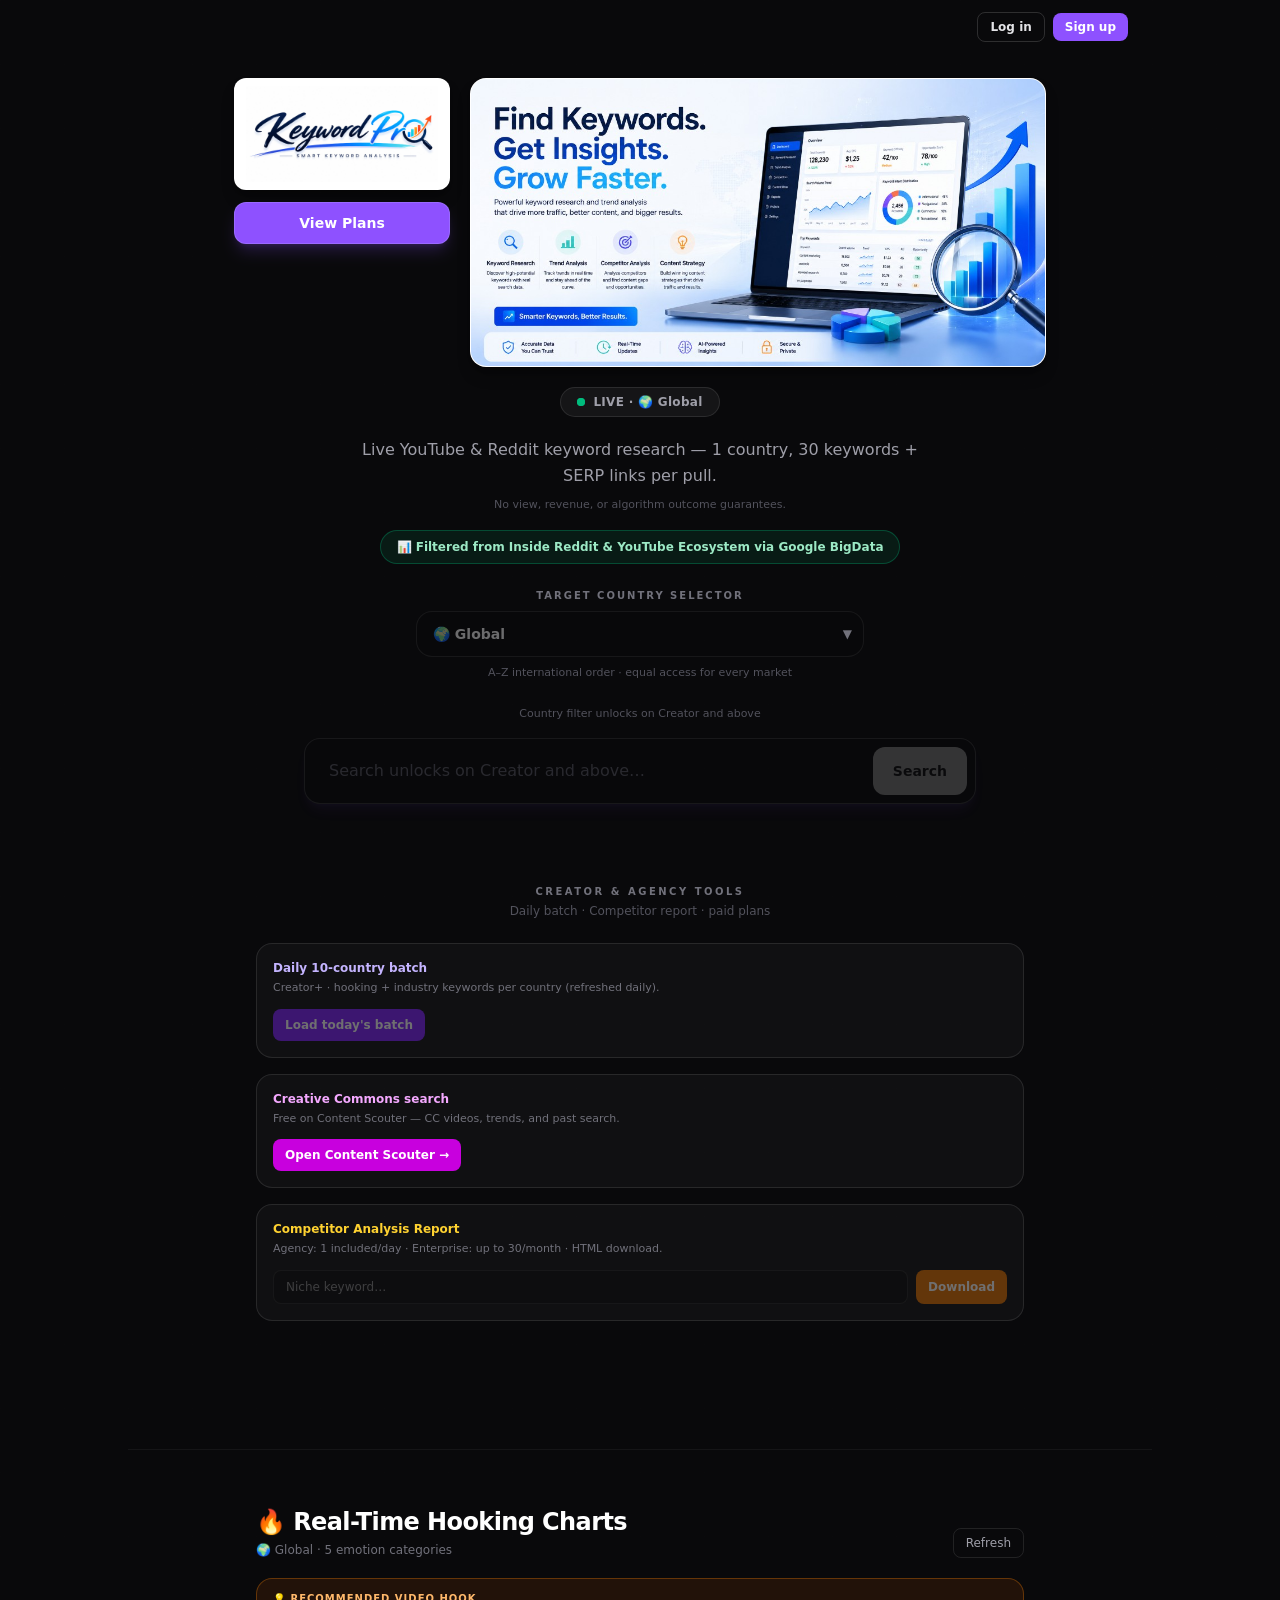
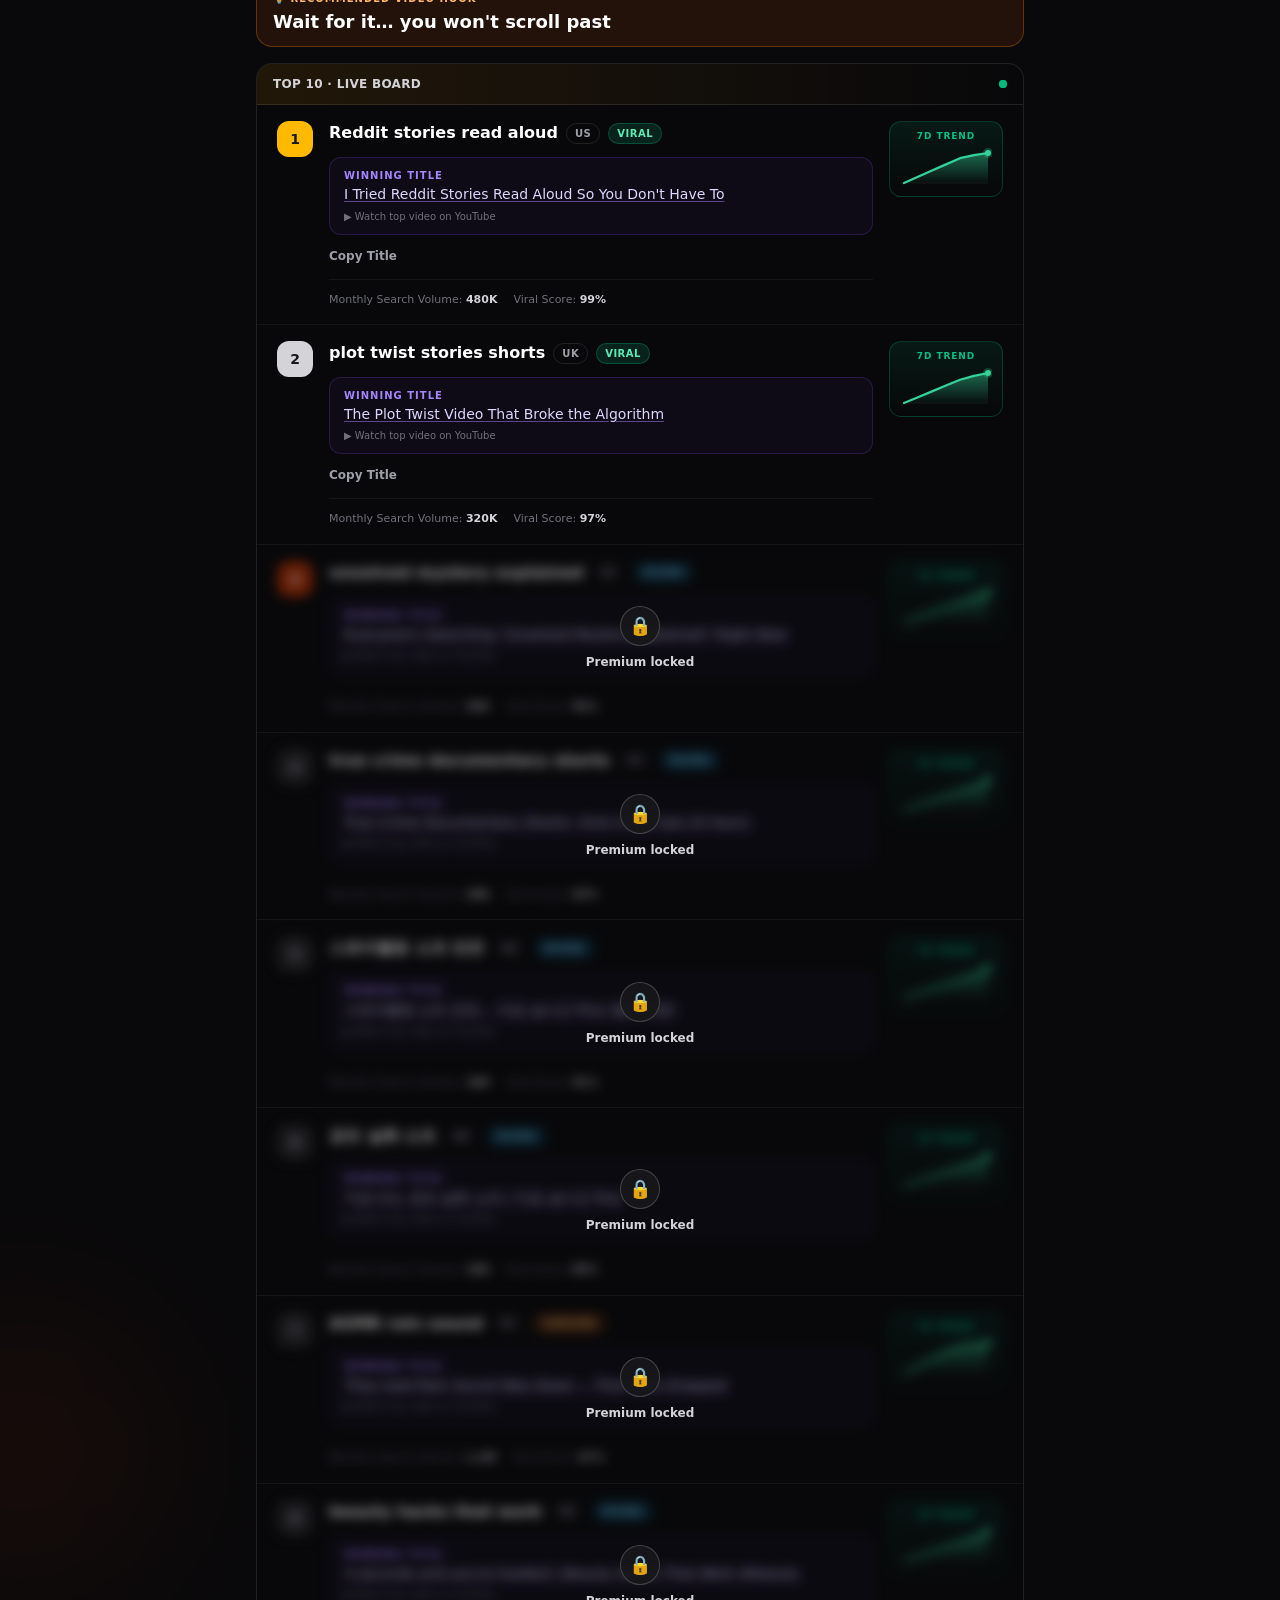
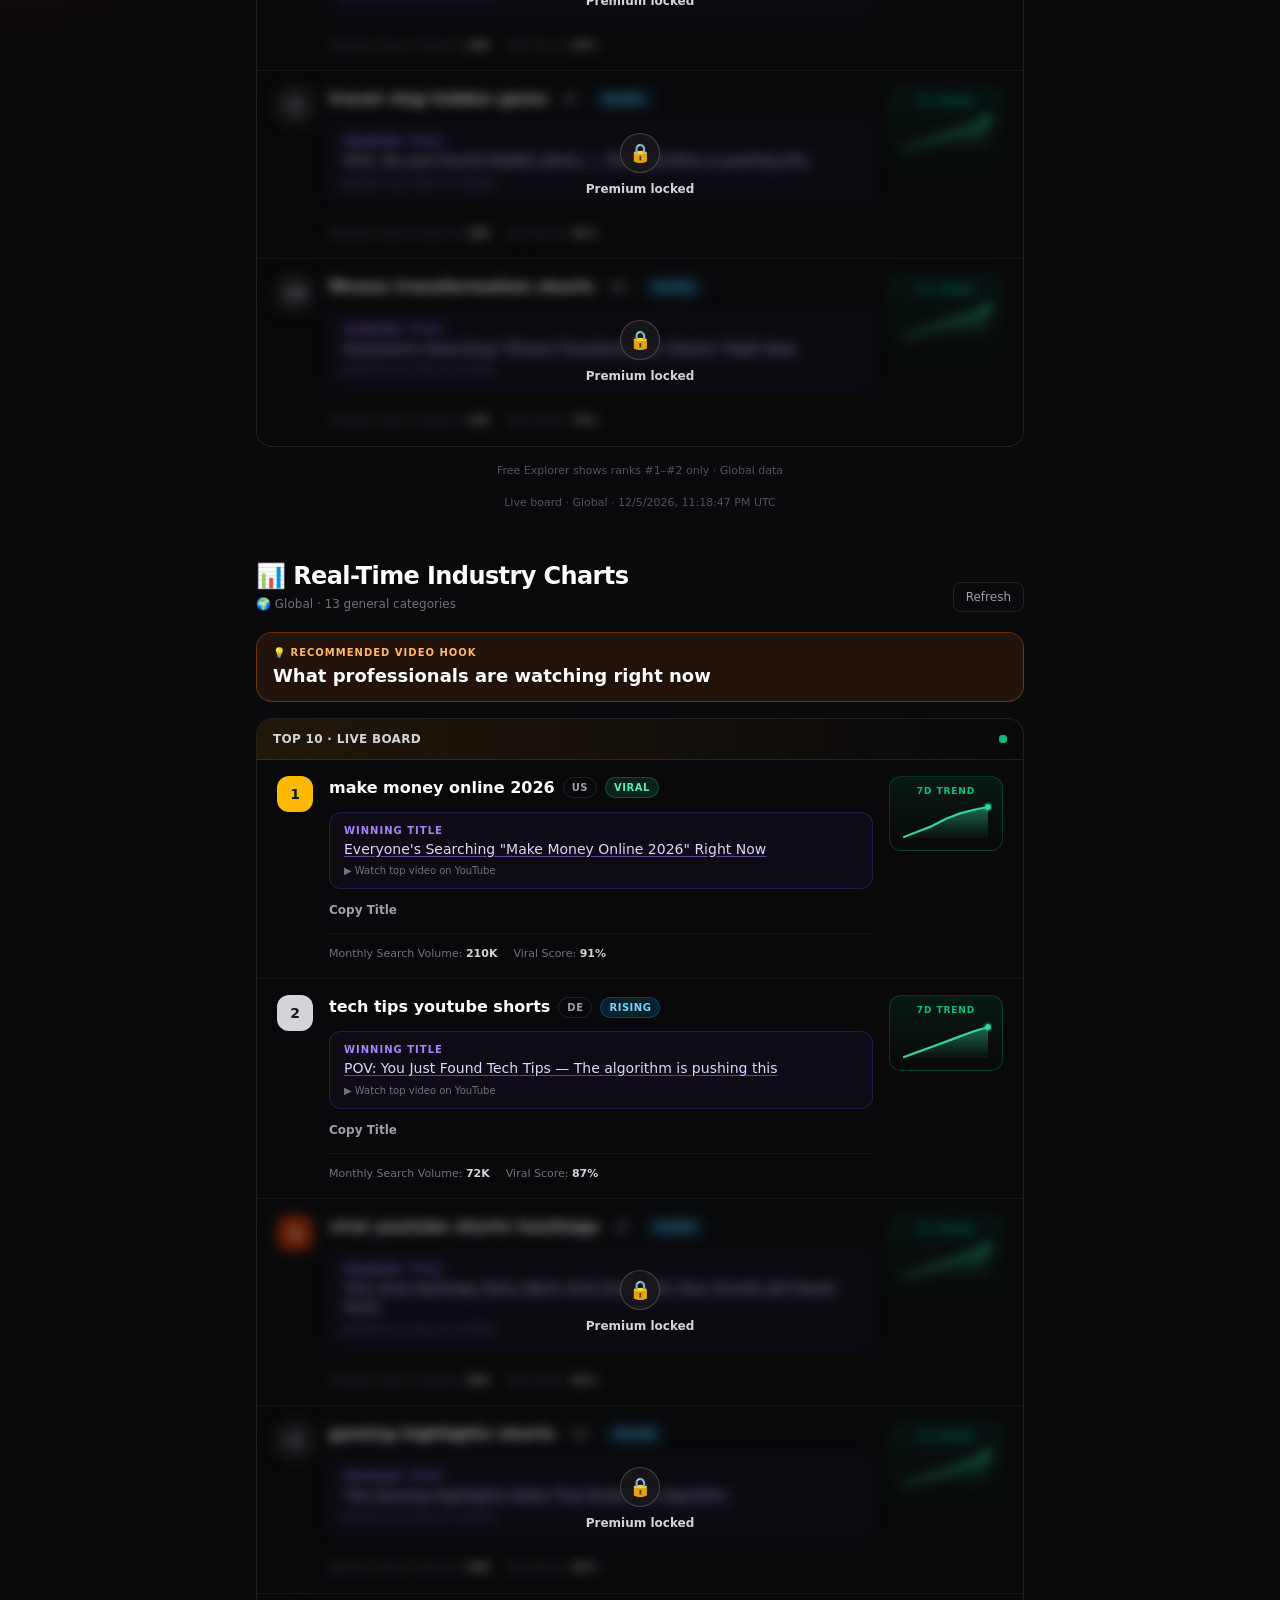
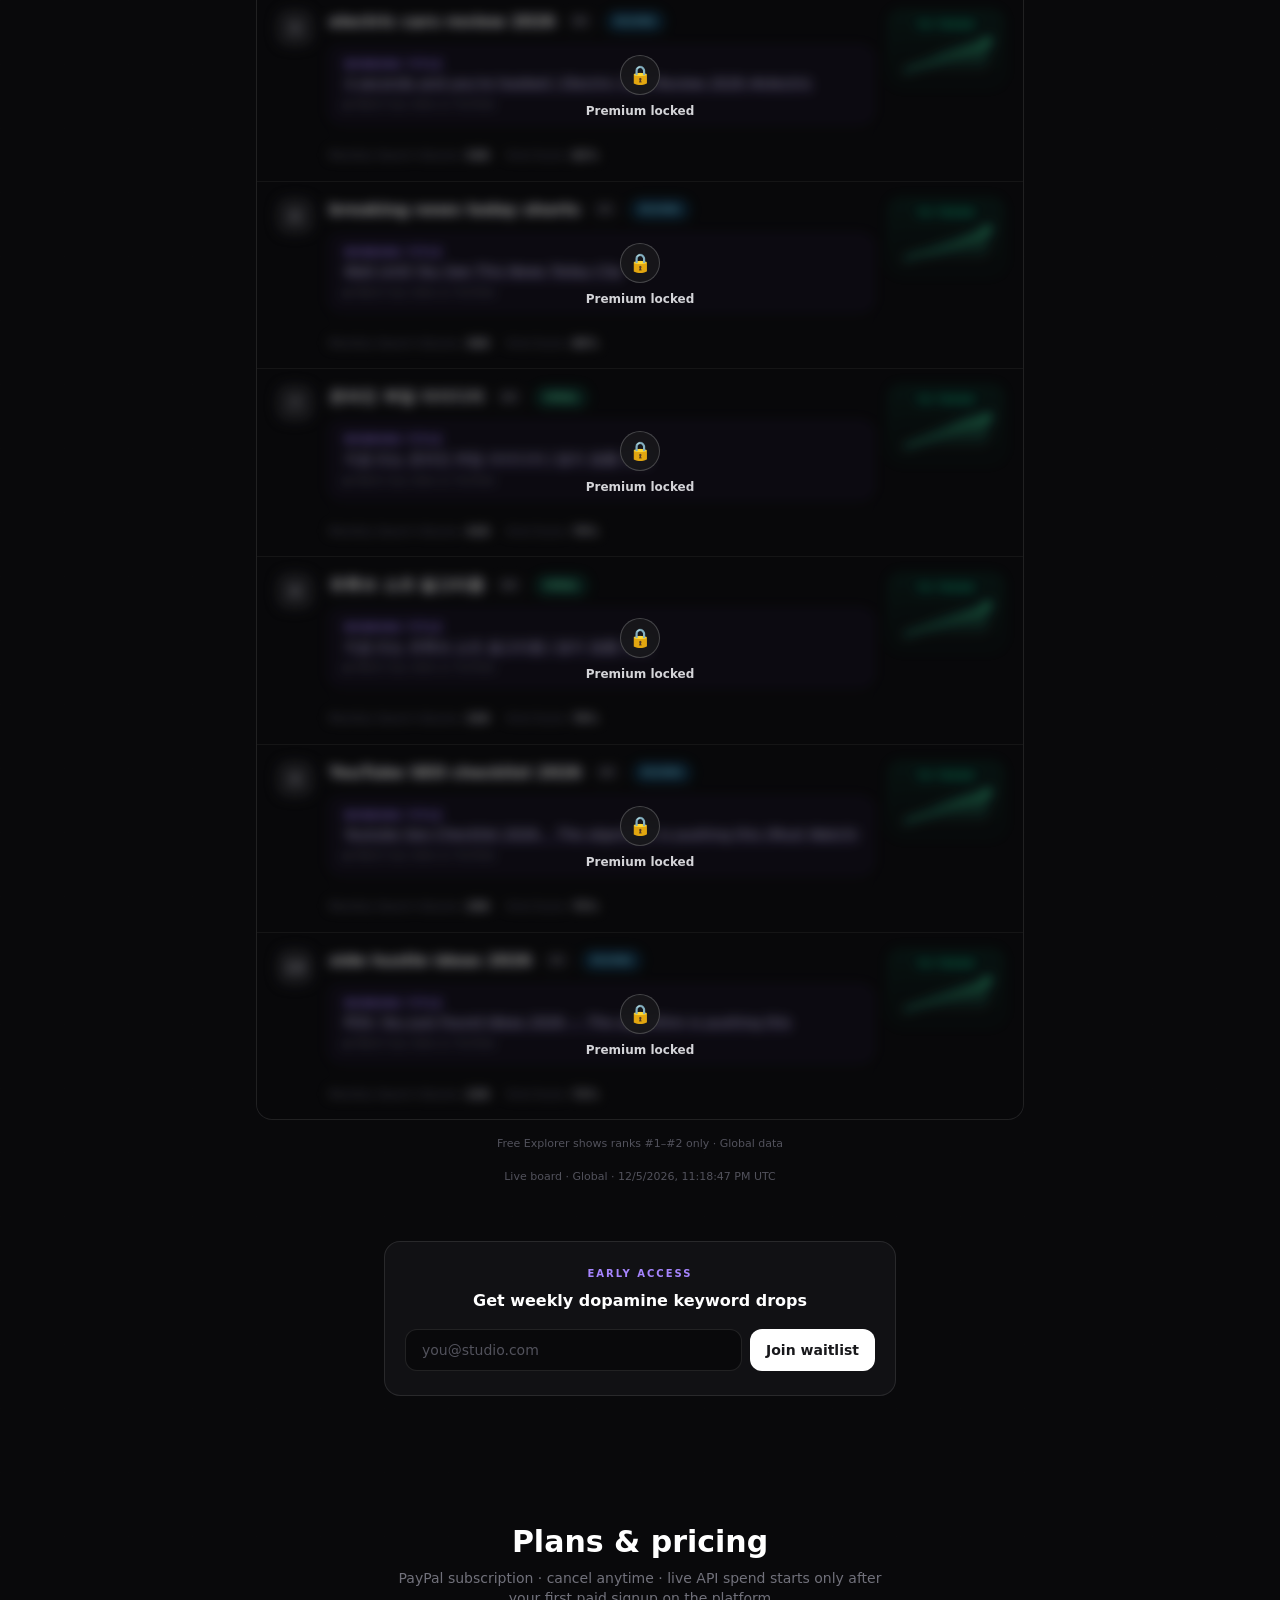
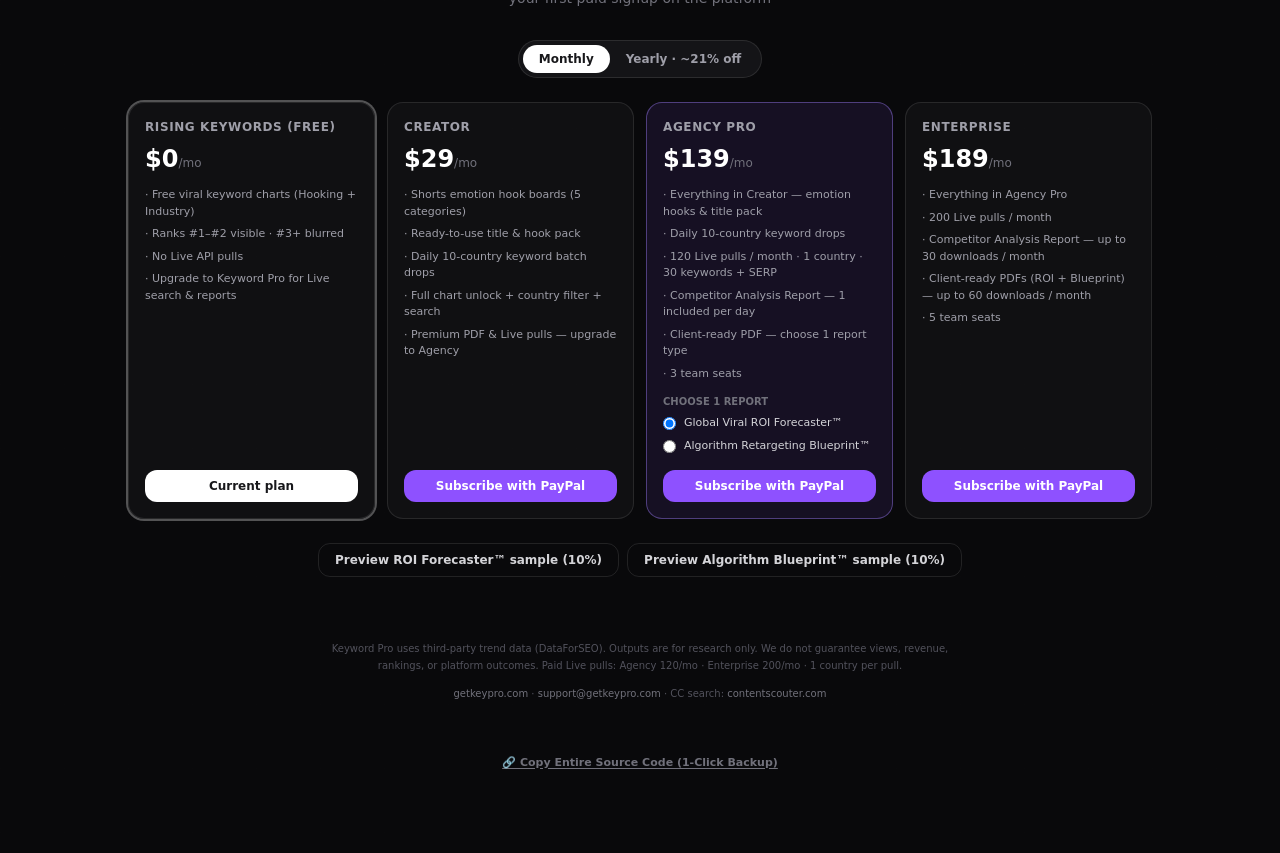
==== commit eac2861b: "Add GA for Keyword Pro and 떡상자판기 vending" ====
--- a/index.html
+++ b/index.html
@@ -1 +1 @@
-<!DOCTYPE html><!--yg7F9K10fjVuz9vnIIbdA--><html lang="en"><head><meta charSet="utf-8"/><meta name="viewport" content="width=device-width, initial-scale=1"/><link rel="preload" as="image" href="/keyword-pro-logo.png"/><link rel="preload" as="image" href="/keyword-pro-hero-banner.png"/><link rel="stylesheet" href="/nxt/static/css/b7cea68db7c53e96.css" data-precedence="next"/><link rel="preload" as="script" fetchPriority="low" href="/nxt/static/chunks/webpack-eb7f32b19ab9679c.js"/><script src="/nxt/static/chunks/4bd1b696-c023c6e3521b1417.js" async=""></script><script src="/nxt/static/chunks/255-2aa030c9ba2867e3.js" async=""></script><script src="/nxt/static/chunks/main-app-51fb928cd2727f00.js" async=""></script><script src="/nxt/static/chunks/619-ba102abea3e3d0e4.js" async=""></script><script src="/nxt/static/chunks/239-17c63ab2a4f7ef9b.js" async=""></script><script src="/nxt/static/chunks/376-978318a47fc25c90.js" async=""></script><script src="/nxt/static/chunks/324-3edd810fc757b458.js" async=""></script><script src="/nxt/static/chunks/850-97735de41576a1cd.js" async=""></script><script src="/nxt/static/chunks/app/page-312d88407ba1e678.js" async=""></script><title>Keyword Pro | Live YouTube &amp; Reddit Keyword Research</title><meta name="description" content="Live keyword pulls with SERP links, trend charts, and research reports. No view or revenue guarantees — honest data for creators."/><meta property="og:title" content="Keyword Pro"/><meta property="og:description" content="Live keyword pulls with SERP links, trend charts, and research reports. No view or revenue guarantees — honest data for creators."/><meta property="og:url" content="https://getkeypro.com/"/><meta property="og:site_name" content="Keyword Pro"/><meta name="twitter:card" content="summary"/><meta name="twitter:title" content="Keyword Pro"/><meta name="twitter:description" content="Live keyword pulls with SERP links, trend charts, and research reports. No view or revenue guarantees — honest data for creators."/><script src="/nxt/static/chunks/polyfills-42372ed130431b0a.js" noModule=""></script></head><body class="antialiased"><div hidden=""><!--$--><!--/$--></div><div class="relative min-h-screen overflow-hidden bg-[#09090b] text-zinc-100"><div class="pointer-events-none absolute inset-0" aria-hidden="true"><div class="absolute top-[-20%] left-1/2 -translate-x-1/2 h-[600px] w-[800px] rounded-full bg-violet-600/10 blur-[120px]"></div><div class="absolute bottom-[-10%] right-[-10%] h-[400px] w-[400px] rounded-full bg-fuchsia-600/8 blur-[100px]"></div><div class="absolute top-[40%] left-[-10%] h-[300px] w-[300px] rounded-full bg-orange-600/6 blur-[80px]"></div><div class="absolute inset-0 opacity-[0.03]" style="background-image:linear-gradient(rgba(255,255,255,.1) 1px, transparent 1px), linear-gradient(90deg, rgba(255,255,255,.1) 1px, transparent 1px);background-size:64px 64px"></div></div><nav class="relative z-10 flex flex-wrap items-center justify-end px-6 py-3 max-w-5xl mx-auto gap-2"><button type="button" class="rounded-lg border border-white/15 px-3 py-1.5 text-xs font-semibold text-zinc-200 hover:bg-white/5">Log in</button><button type="button" class="rounded-lg bg-violet-500 px-3 py-1.5 text-xs font-bold text-white hover:bg-violet-400">Sign up</button></nav><main class="relative z-10 flex flex-col items-center px-5 pb-20 pt-4 sm:pt-6"><header class="text-center mb-8 sm:mb-10 w-full max-w-4xl"><div class="mx-auto mb-5 flex w-full flex-col items-center justify-center gap-4 sm:flex-row sm:items-start sm:gap-5"><div class="flex w-full max-w-[280px] flex-col items-center gap-3 sm:w-auto sm:shrink-0"><img alt="Keyword Pro" width="320" height="96" decoding="async" data-nimg="1" class="h-20 sm:h-24 md:h-28 w-auto rounded-xl bg-white px-3 py-2 object-contain shadow-lg shadow-black/30" style="color:transparent" src="/keyword-pro-logo.png"/><a class="inline-flex w-full items-center justify-center rounded-xl border border-violet-400/50 bg-violet-500 px-4 py-2.5 text-sm font-bold text-white shadow-lg shadow-violet-500/20 hover:bg-violet-400 transition-colors" href="/plans/">View Plans</a></div><div class="min-w-0 w-full max-w-xl overflow-hidden rounded-2xl border border-white/10 bg-white shadow-lg shadow-black/30"><img alt="Find Keywords. Get Insights. Grow Faster." width="960" height="480" decoding="async" data-nimg="1" class="h-auto w-full object-contain" style="color:transparent" src="/keyword-pro-hero-banner.png"/></div></div><div class="inline-flex items-center gap-2 rounded-full border border-white/10 bg-white/5 px-4 py-1.5 mb-5"><span class="relative flex h-2 w-2"><span class="absolute inline-flex h-full w-full animate-ping rounded-full bg-emerald-400 opacity-75"></span><span class="relative inline-flex h-2 w-2 rounded-full bg-emerald-500"></span></span><span class="text-xs font-semibold tracking-wide text-zinc-400">LIVE · <!-- -->🌍 Global</span></div><p class="text-sm sm:text-base text-zinc-400 max-w-xl mx-auto leading-relaxed mb-2">Live YouTube &amp; Reddit keyword research — 1 country, 30 keywords + SERP links per pull.</p><p class="text-[11px] text-zinc-600 max-w-lg mx-auto mb-4">No view, revenue, or algorithm outcome guarantees.</p><div class="inline-flex max-w-2xl mx-auto items-center justify-center rounded-full border border-emerald-500/30 bg-emerald-500/10 px-4 py-2 mb-6"><p class="text-[11px] sm:text-xs font-semibold text-emerald-200/95 text-center leading-snug">📊 Filtered from Inside Reddit &amp; YouTube Ecosystem via Google BigData</p></div><div class="mb-6 w-full flex justify-center"><div class="w-full max-w-md mx-auto"><label for="target-country" class="block text-[10px] font-bold uppercase tracking-[0.2em] text-zinc-500 mb-2 text-center">Target Country Selector</label><div class="relative"><select id="target-country" disabled="" class="w-full appearance-none rounded-2xl border border-white/15 bg-zinc-950/90 px-4 py-3 pr-10 text-sm font-semibold text-white outline-none focus:border-violet-400/40 disabled:opacity-40 disabled:cursor-not-allowed"><option value="GLOBAL" selected="">🌍 Global</option><option value="AR">🇦🇷<!-- --> <!-- -->Argentina<!-- --> (<!-- -->AR<!-- -->)</option><option value="AU">🇦🇺<!-- --> <!-- -->Australia<!-- --> (<!-- -->AU<!-- -->)</option><option value="AT">🇦🇹<!-- --> <!-- -->Austria<!-- --> (<!-- -->AT<!-- -->)</option><option value="BH">🇧🇭<!-- --> <!-- -->Bahrain<!-- --> (<!-- -->BH<!-- -->)</option><option value="BD">🇧🇩<!-- --> <!-- -->Bangladesh<!-- --> (<!-- -->BD<!-- -->)</option><option value="BE">🇧🇪<!-- --> <!-- -->Belgium<!-- --> (<!-- -->BE<!-- -->)</option><option value="BR">🇧🇷<!-- --> <!-- -->Brazil<!-- --> (<!-- -->BR<!-- -->)</option><option value="BG">🇧🇬<!-- --> <!-- -->Bulgaria<!-- --> (<!-- -->BG<!-- -->)</option><option value="CA">🇨🇦<!-- --> <!-- -->Canada<!-- --> (<!-- -->CA<!-- -->)</option><option value="CL">🇨🇱<!-- --> <!-- -->Chile<!-- --> (<!-- -->CL<!-- -->)</option><option value="CN">🇨🇳<!-- --> <!-- -->China<!-- --> (<!-- -->CN<!-- -->)</option><option value="CO">🇨🇴<!-- --> <!-- -->Colombia<!-- --> (<!-- -->CO<!-- -->)</option><option value="HR">🇭🇷<!-- --> <!-- -->Croatia<!-- --> (<!-- -->HR<!-- -->)</option><option value="CZ">🇨🇿<!-- --> <!-- -->Czechia<!-- --> (<!-- -->CZ<!-- -->)</option><option value="DK">🇩🇰<!-- --> <!-- -->Denmark<!-- --> (<!-- -->DK<!-- -->)</option><option value="EC">🇪🇨<!-- --> <!-- -->Ecuador<!-- --> (<!-- -->EC<!-- -->)</option><option value="EG">🇪🇬<!-- --> <!-- -->Egypt<!-- --> (<!-- -->EG<!-- -->)</option><option value="FI">🇫🇮<!-- --> <!-- -->Finland<!-- --> (<!-- -->FI<!-- -->)</option><option value="FR">🇫🇷<!-- --> <!-- -->France<!-- --> (<!-- -->FR<!-- -->)</option><option value="DE">🇩🇪<!-- --> <!-- -->Germany<!-- --> (<!-- -->DE<!-- -->)</option><option value="GH">🇬🇭<!-- --> <!-- -->Ghana<!-- --> (<!-- -->GH<!-- -->)</option><option value="GR">🇬🇷<!-- --> <!-- -->Greece<!-- --> (<!-- -->GR<!-- -->)</option><option value="HK">🇭🇰<!-- --> <!-- -->Hong Kong<!-- --> (<!-- -->HK<!-- -->)</option><option value="HU">🇭🇺<!-- --> <!-- -->Hungary<!-- --> (<!-- -->HU<!-- -->)</option><option value="IN">🇮🇳<!-- --> <!-- -->India<!-- --> (<!-- -->IN<!-- -->)</option><option value="ID">🇮🇩<!-- --> <!-- -->Indonesia<!-- --> (<!-- -->ID<!-- -->)</option><option value="IE">🇮🇪<!-- --> <!-- -->Ireland<!-- --> (<!-- -->IE<!-- -->)</option><option value="IL">🇮🇱<!-- --> <!-- -->Israel<!-- --> (<!-- -->IL<!-- -->)</option><option value="IT">🇮🇹<!-- --> <!-- -->Italy<!-- --> (<!-- -->IT<!-- -->)</option><option value="JP">🇯🇵<!-- --> <!-- -->Japan<!-- --> (<!-- -->JP<!-- -->)</option><option value="JO">🇯🇴<!-- --> <!-- -->Jordan<!-- --> (<!-- -->JO<!-- -->)</option><option value="KZ">🇰🇿<!-- --> <!-- -->Kazakhstan<!-- --> (<!-- -->KZ<!-- -->)</option><option value="KE">🇰🇪<!-- --> <!-- -->Kenya<!-- --> (<!-- -->KE<!-- -->)</option><option value="KR">🇰🇷<!-- --> <!-- -->Korea<!-- --> (<!-- -->KR<!-- -->)</option><option value="KW">🇰🇼<!-- --> <!-- -->Kuwait<!-- --> (<!-- -->KW<!-- -->)</option><option value="MY">🇲🇾<!-- --> <!-- -->Malaysia<!-- --> (<!-- -->MY<!-- -->)</option><option value="MX">🇲🇽<!-- --> <!-- -->Mexico<!-- --> (<!-- -->MX<!-- -->)</option><option value="MA">🇲🇦<!-- --> <!-- -->Morocco<!-- --> (<!-- -->MA<!-- -->)</option><option value="NP">🇳🇵<!-- --> <!-- -->Nepal<!-- --> (<!-- -->NP<!-- -->)</option><option value="NL">🇳🇱<!-- --> <!-- -->Netherlands<!-- --> (<!-- -->NL<!-- -->)</option><option value="NZ">🇳🇿<!-- --> <!-- -->New Zealand<!-- --> (<!-- -->NZ<!-- -->)</option><option value="NG">🇳🇬<!-- --> <!-- -->Nigeria<!-- --> (<!-- -->NG<!-- -->)</option><option value="NO">🇳🇴<!-- --> <!-- -->Norway<!-- --> (<!-- -->NO<!-- -->)</option><option value="OM">🇴🇲<!-- --> <!-- -->Oman<!-- --> (<!-- -->OM<!-- -->)</option><option value="PK">🇵🇰<!-- --> <!-- -->Pakistan<!-- --> (<!-- -->PK<!-- -->)</option><option value="PE">🇵🇪<!-- --> <!-- -->Peru<!-- --> (<!-- -->PE<!-- -->)</option><option value="PH">🇵🇭<!-- --> <!-- -->Philippines<!-- --> (<!-- -->PH<!-- -->)</option><option value="PL">🇵🇱<!-- --> <!-- -->Poland<!-- --> (<!-- -->PL<!-- -->)</option><option value="PT">🇵🇹<!-- --> <!-- -->Portugal<!-- --> (<!-- -->PT<!-- -->)</option><option value="QA">🇶🇦<!-- --> <!-- -->Qatar<!-- --> (<!-- -->QA<!-- -->)</option><option value="RO">🇷🇴<!-- --> <!-- -->Romania<!-- --> (<!-- -->RO<!-- -->)</option><option value="RU">🇷🇺<!-- --> <!-- -->Russia<!-- --> (<!-- -->RU<!-- -->)</option><option value="SA">🇸🇦<!-- --> <!-- -->Saudi Arabia<!-- --> (<!-- -->SA<!-- -->)</option><option value="RS">🇷🇸<!-- --> <!-- -->Serbia<!-- --> (<!-- -->RS<!-- -->)</option><option value="SG">🇸🇬<!-- --> <!-- -->Singapore<!-- --> (<!-- -->SG<!-- -->)</option><option value="SK">🇸🇰<!-- --> <!-- -->Slovakia<!-- --> (<!-- -->SK<!-- -->)</option><option value="ZA">🇿🇦<!-- --> <!-- -->South Africa<!-- --> (<!-- -->ZA<!-- -->)</option><option value="ES">🇪🇸<!-- --> <!-- -->Spain<!-- --> (<!-- -->ES<!-- -->)</option><option value="LK">🇱🇰<!-- --> <!-- -->Sri Lanka<!-- --> (<!-- -->LK<!-- -->)</option><option value="SE">🇸🇪<!-- --> <!-- -->Sweden<!-- --> (<!-- -->SE<!-- -->)</option><option value="CH">🇨🇭<!-- --> <!-- -->Switzerland<!-- --> (<!-- -->CH<!-- -->)</option><option value="TW">🇹🇼<!-- --> <!-- -->Taiwan<!-- --> (<!-- -->TW<!-- -->)</option><option value="TH">🇹🇭<!-- --> <!-- -->Thailand<!-- --> (<!-- -->TH<!-- -->)</option><option value="TN">🇹🇳<!-- --> <!-- -->Tunisia<!-- --> (<!-- -->TN<!-- -->)</option><option value="TR">🇹🇷<!-- --> <!-- -->Turkey<!-- --> (<!-- -->TR<!-- -->)</option><option value="UA">🇺🇦<!-- --> <!-- -->Ukraine<!-- --> (<!-- -->UA<!-- -->)</option><option value="AE">🇦🇪<!-- --> <!-- -->United Arab Emirates<!-- --> (<!-- -->AE<!-- -->)</option><option value="UK">🇬🇧<!-- --> <!-- -->United Kingdom<!-- --> (<!-- -->UK<!-- -->)</option><option value="US">🇺🇸<!-- --> <!-- -->United States<!-- --> (<!-- -->US<!-- -->)</option><option value="UZ">🇺🇿<!-- --> <!-- -->Uzbekistan<!-- --> (<!-- -->UZ<!-- -->)</option><option value="VE">🇻🇪<!-- --> <!-- -->Venezuela<!-- --> (<!-- -->VE<!-- -->)</option><option value="VN">🇻🇳<!-- --> <!-- -->Vietnam<!-- --> (<!-- -->VN<!-- -->)</option></select><span class="pointer-events-none absolute right-3 top-1/2 -translate-y-1/2 text-zinc-500 text-xs" aria-hidden="true">▼</span></div><p class="mt-2 text-[11px] text-zinc-600 text-center">A–Z international order · equal access for every market</p></div></div><p class="text-[11px] text-zinc-600 mb-4">Country filter unlocks on Creator and above</p><form class="w-full max-w-2xl mx-auto"><div class="flex items-stretch gap-2 rounded-2xl border border-white/15 bg-zinc-950/80 p-2 shadow-lg shadow-violet-500/10 focus-within:border-violet-400/40 transition-colors opacity-45"><input type="search" placeholder="Search unlocks on Creator and above…" class="flex-1 min-w-0 rounded-xl bg-transparent px-4 py-3 text-sm sm:text-base text-white placeholder:text-zinc-600 outline-none" disabled="" value=""/><button type="submit" disabled="" class="shrink-0 rounded-xl bg-white px-5 py-3 text-sm font-black text-zinc-900 hover:bg-zinc-200 disabled:opacity-40 transition-colors">Search</button></div></form></header><section class="w-full max-w-3xl mx-auto mt-10 animate-fade-in"><div class="text-center mb-6"><p class="text-[10px] font-bold uppercase tracking-[0.25em] text-zinc-500 mb-1">Creator &amp; Agency tools</p><p class="text-xs text-zinc-600">Daily batch · Competitor report · paid plans</p></div><div class="grid gap-4 sm:grid-cols-1"><div class="rounded-2xl border border-white/10 bg-zinc-900/50 p-4"><p class="text-xs font-bold text-violet-300 mb-1">Daily 10-country batch</p><p class="text-[11px] text-zinc-500 mb-3">Creator+ · hooking + industry keywords per country (refreshed daily).</p><button type="button" disabled="" class="rounded-lg bg-violet-600 px-3 py-2 text-xs font-bold text-white disabled:opacity-40">Load today&#x27;s batch</button></div><div class="rounded-2xl border border-white/10 bg-zinc-900/50 p-4"><p class="text-xs font-bold text-fuchsia-300 mb-1">Creative Commons search</p><p class="text-[11px] text-zinc-500 mb-3">Free on Content Scouter — CC videos, trends, and past search.</p><a href="https://contentscouter.com" target="_blank" rel="noopener noreferrer" class="inline-flex rounded-lg bg-fuchsia-600 px-3 py-2 text-xs font-bold text-white hover:bg-fuchsia-500 transition-colors">Open Content Scouter →</a></div><div class="rounded-2xl border border-white/10 bg-zinc-900/50 p-4"><p class="text-xs font-bold text-amber-300 mb-1">Competitor Analysis Report</p><p class="text-[11px] text-zinc-500 mb-3">Agency: 1 included/day · Enterprise: up to 30/month · HTML download.</p><div class="flex gap-2"><input type="text" placeholder="Niche keyword…" disabled="" class="flex-1 rounded-lg border border-white/10 bg-zinc-950/80 px-3 py-2 text-xs text-white outline-none disabled:opacity-40" value=""/><button type="button" disabled="" class="rounded-lg bg-amber-600 px-3 py-2 text-xs font-bold text-white disabled:opacity-40">Download</button></div></div></div></section><section class="w-full max-w-5xl mx-auto mt-24 sm:mt-32 pt-10 sm:pt-14 border-t border-white/5 space-y-12 animate-fade-in"><section class="w-full max-w-3xl mx-auto animate-fade-in"><div class="flex items-end justify-between gap-4 mb-5"><div><h2 class="text-xl sm:text-2xl font-black text-white tracking-tight">🔥 Real-Time Hooking Charts</h2><p class="text-xs text-zinc-500 mt-1">🌍 Global · 5 emotion categories</p></div><button type="button" class="shrink-0 text-xs text-zinc-400 hover:text-white px-3 py-1.5 rounded-lg border border-white/10 hover:border-white/20 disabled:opacity-40 transition-colors">Refresh</button></div><div class="rounded-2xl bg-orange-500/10 border border-orange-400/30 px-4 py-3 mb-4"><p class="text-[10px] font-bold uppercase tracking-widest text-orange-300 mb-1">💡 Recommended Video Hook</p><p class="text-base sm:text-lg font-bold text-white leading-snug">Wait for it… you won&#x27;t scroll past</p></div><div class="rounded-2xl border border-white/10 bg-zinc-950/60 overflow-hidden"><div class="px-4 py-3 border-b border-white/10 flex items-center justify-between bg-gradient-to-r from-amber-500/10 to-transparent"><p class="text-xs font-bold text-zinc-300 tracking-wide">TOP <!-- -->10<!-- --> · LIVE BOARD</p><span class="relative flex h-2 w-2"><span class="absolute inline-flex h-full w-full animate-ping rounded-full bg-emerald-400 opacity-75"></span><span class="relative inline-flex h-2 w-2 rounded-full bg-emerald-500"></span></span></div><div class="divide-y divide-white/5"><article class="relative px-4 sm:px-5 py-4 hover:bg-white/[0.03] transition-colors overflow-hidden"><div class="flex items-start gap-3 sm:gap-4 transition-[filter] "><span class="flex h-9 w-9 shrink-0 items-center justify-center rounded-xl text-sm font-black bg-amber-400 text-zinc-900">1</span><div class="flex-1 min-w-0"><div class="flex flex-wrap items-center gap-2 mb-3"><h3 class="font-bold text-white text-sm sm:text-base">Reddit stories read aloud</h3><span class="text-[10px] font-bold uppercase tracking-wider px-2 py-0.5 rounded-full border border-white/10 text-zinc-400">US</span><span class="text-[10px] font-bold uppercase tracking-wider px-2 py-0.5 rounded-full border bg-emerald-500/15 text-emerald-300 border-emerald-500/30">Viral</span></div><div class="rounded-xl bg-violet-500/5 border border-violet-500/20 px-3.5 py-2.5 mb-2"><p class="text-[10px] font-bold uppercase tracking-widest text-violet-400 mb-0.5">Winning Title</p><a href="https://www.youtube.com/results?search_query=Reddit%20stories%20read%20aloud" target="_blank" rel="noopener noreferrer" class="text-sm font-medium text-violet-200 hover:text-white underline underline-offset-2 decoration-violet-400/50 leading-snug block">I Tried Reddit Stories Read Aloud So You Don&#x27;t Have To</a><p class="mt-1 text-[10px] text-zinc-500">▶ Watch top video on YouTube</p></div><button type="button" class="text-xs font-semibold text-zinc-400 hover:text-violet-300 transition-colors">Copy Title</button><div class="mt-3 flex flex-wrap items-center gap-x-4 gap-y-1 border-t border-white/5 pt-3 text-[11px] text-zinc-500"><span>Monthly Search Volume:<!-- --> <span class="font-semibold text-zinc-300">480K</span></span><span>Viral Score:<!-- --> <span class="font-semibold text-zinc-300">99<!-- -->%</span></span></div></div><div class="shrink-0 rounded-xl border border-emerald-500/25 bg-gradient-to-b from-emerald-500/10 to-transparent px-2.5 py-2 " title="7d trend"><p class="text-[9px] font-bold uppercase tracking-widest text-emerald-400/90 mb-1 text-center">7d trend</p><svg width="92" height="40" viewBox="0 0 92 40" class="block mx-auto" aria-hidden="true"><defs><linearGradient id="_R_q6a4ravb_" x1="0" y1="0" x2="0" y2="1"><stop offset="0%" stop-color="#34d399" stop-opacity="0.45"></stop><stop offset="100%" stop-color="#34d399" stop-opacity="0.02"></stop></linearGradient></defs><line x1="4" y1="35" x2="88" y2="35" stroke="rgba(255,255,255,0.06)" stroke-width="1"></line><path d="M4.00 35.00 L18.00 28.79 L32.00 22.59 L46.00 16.38 L60.00 10.17 L74.00 7.07 L88.00 5.00 L88.00 35.00 L4.00 35.00 Z" fill="url(#_R_q6a4ravb_)"></path><path d="M4.00 35.00 L18.00 28.79 L32.00 22.59 L46.00 16.38 L60.00 10.17 L74.00 7.07 L88.00 5.00" fill="none" stroke="#34d399" stroke-width="2.25" stroke-linecap="round" stroke-linejoin="round"></path><circle cx="88" cy="5" r="3" fill="#34d399"></circle><circle cx="88" cy="5" r="5" fill="#34d399" fill-opacity="0.25"></circle></svg></div></div></article><article class="relative px-4 sm:px-5 py-4 hover:bg-white/[0.03] transition-colors overflow-hidden"><div class="flex items-start gap-3 sm:gap-4 transition-[filter] "><span class="flex h-9 w-9 shrink-0 items-center justify-center rounded-xl text-sm font-black bg-zinc-300 text-zinc-900">2</span><div class="flex-1 min-w-0"><div class="flex flex-wrap items-center gap-2 mb-3"><h3 class="font-bold text-white text-sm sm:text-base">plot twist stories shorts</h3><span class="text-[10px] font-bold uppercase tracking-wider px-2 py-0.5 rounded-full border border-white/10 text-zinc-400">UK</span><span class="text-[10px] font-bold uppercase tracking-wider px-2 py-0.5 rounded-full border bg-emerald-500/15 text-emerald-300 border-emerald-500/30">Viral</span></div><div class="rounded-xl bg-violet-500/5 border border-violet-500/20 px-3.5 py-2.5 mb-2"><p class="text-[10px] font-bold uppercase tracking-widest text-violet-400 mb-0.5">Winning Title</p><a href="https://www.youtube.com/results?search_query=plot%20twist%20stories%20shorts" target="_blank" rel="noopener noreferrer" class="text-sm font-medium text-violet-200 hover:text-white underline underline-offset-2 decoration-violet-400/50 leading-snug block">The Plot Twist Video That Broke the Algorithm</a><p class="mt-1 text-[10px] text-zinc-500">▶ Watch top video on YouTube</p></div><button type="button" class="text-xs font-semibold text-zinc-400 hover:text-violet-300 transition-colors">Copy Title</button><div class="mt-3 flex flex-wrap items-center gap-x-4 gap-y-1 border-t border-white/5 pt-3 text-[11px] text-zinc-500"><span>Monthly Search Volume:<!-- --> <span class="font-semibold text-zinc-300">320K</span></span><span>Viral Score:<!-- --> <span class="font-semibold text-zinc-300">97<!-- -->%</span></span></div></div><div class="shrink-0 rounded-xl border border-emerald-500/25 bg-gradient-to-b from-emerald-500/10 to-transparent px-2.5 py-2 " title="7d trend"><p class="text-[9px] font-bold uppercase tracking-widest text-emerald-400/90 mb-1 text-center">7d trend</p><svg width="92" height="40" viewBox="0 0 92 40" class="block mx-auto" aria-hidden="true"><defs><linearGradient id="_R_qaa4ravb_" x1="0" y1="0" x2="0" y2="1"><stop offset="0%" stop-color="#34d399" stop-opacity="0.45"></stop><stop offset="100%" stop-color="#34d399" stop-opacity="0.02"></stop></linearGradient></defs><line x1="4" y1="35" x2="88" y2="35" stroke="rgba(255,255,255,0.06)" stroke-width="1"></line><path d="M4.00 35.00 L18.00 29.19 L32.00 23.39 L46.00 17.58 L60.00 11.77 L74.00 7.90 L88.00 5.00 L88.00 35.00 L4.00 35.00 Z" fill="url(#_R_qaa4ravb_)"></path><path d="M4.00 35.00 L18.00 29.19 L32.00 23.39 L46.00 17.58 L60.00 11.77 L74.00 7.90 L88.00 5.00" fill="none" stroke="#34d399" stroke-width="2.25" stroke-linecap="round" stroke-linejoin="round"></path><circle cx="88" cy="5" r="3" fill="#34d399"></circle><circle cx="88" cy="5" r="5" fill="#34d399" fill-opacity="0.25"></circle></svg></div></div></article><article class="relative px-4 sm:px-5 py-4 hover:bg-white/[0.03] transition-colors overflow-hidden"><div class="flex items-start gap-3 sm:gap-4 transition-[filter] blur-[6px] select-none pointer-events-none"><span class="flex h-9 w-9 shrink-0 items-center justify-center rounded-xl text-sm font-black bg-orange-700/80 text-white">3</span><div class="flex-1 min-w-0"><div class="flex flex-wrap items-center gap-2 mb-3"><h3 class="font-bold text-white text-sm sm:text-base">unsolved mystery explained</h3><span class="text-[10px] font-bold uppercase tracking-wider px-2 py-0.5 rounded-full border border-white/10 text-zinc-400">US</span><span class="text-[10px] font-bold uppercase tracking-wider px-2 py-0.5 rounded-full border bg-sky-500/15 text-sky-300 border-sky-500/30">Rising</span></div><div class="rounded-xl bg-violet-500/5 border border-violet-500/20 px-3.5 py-2.5 mb-2"><p class="text-[10px] font-bold uppercase tracking-widest text-violet-400 mb-0.5">Winning Title</p><a href="https://www.youtube.com/results?search_query=unsolved%20mystery%20explained" target="_blank" rel="noopener noreferrer" class="text-sm font-medium text-violet-200 hover:text-white underline underline-offset-2 decoration-violet-400/50 leading-snug block">Everyone&#x27;s Searching &quot;Unsolved Mystery Explained&quot; Right Now</a><p class="mt-1 text-[10px] text-zinc-500">▶ Watch top video on YouTube</p></div><div class="mt-3 flex flex-wrap items-center gap-x-4 gap-y-1 border-t border-white/5 pt-3 text-[11px] text-zinc-500"><span>Monthly Search Volume:<!-- --> <span class="font-semibold text-zinc-300">95K</span></span><span>Viral Score:<!-- --> <span class="font-semibold text-zinc-300">95<!-- -->%</span></span></div></div><div class="shrink-0 rounded-xl border border-emerald-500/25 bg-gradient-to-b from-emerald-500/10 to-transparent px-2.5 py-2 " title="7d trend"><p class="text-[9px] font-bold uppercase tracking-widest text-emerald-400/90 mb-1 text-center">7d trend</p><svg width="92" height="40" viewBox="0 0 92 40" class="block mx-auto" aria-hidden="true"><defs><linearGradient id="_R_qea4ravb_" x1="0" y1="0" x2="0" y2="1"><stop offset="0%" stop-color="#34d399" stop-opacity="0.45"></stop><stop offset="100%" stop-color="#34d399" stop-opacity="0.02"></stop></linearGradient></defs><line x1="4" y1="35" x2="88" y2="35" stroke="rgba(255,255,255,0.06)" stroke-width="1"></line><path d="M4.00 35.00 L18.00 30.59 L32.00 25.29 L46.00 20.00 L60.00 14.71 L74.00 9.41 L88.00 5.00 L88.00 35.00 L4.00 35.00 Z" fill="url(#_R_qea4ravb_)"></path><path d="M4.00 35.00 L18.00 30.59 L32.00 25.29 L46.00 20.00 L60.00 14.71 L74.00 9.41 L88.00 5.00" fill="none" stroke="#34d399" stroke-width="2.25" stroke-linecap="round" stroke-linejoin="round"></path><circle cx="88" cy="5" r="3" fill="#34d399"></circle><circle cx="88" cy="5" r="5" fill="#34d399" fill-opacity="0.25"></circle></svg></div></div><div class="absolute inset-0 flex flex-col items-center justify-center bg-zinc-950/40"><span class="flex h-10 w-10 items-center justify-center rounded-full border border-white/20 bg-zinc-900/90 text-lg" aria-hidden="true">🔒</span><p class="mt-2 text-xs font-semibold text-zinc-300">Premium locked</p></div></article><article class="relative px-4 sm:px-5 py-4 hover:bg-white/[0.03] transition-colors overflow-hidden"><div class="flex items-start gap-3 sm:gap-4 transition-[filter] blur-[6px] select-none pointer-events-none"><span class="flex h-9 w-9 shrink-0 items-center justify-center rounded-xl text-sm font-black bg-zinc-800 text-zinc-400">4</span><div class="flex-1 min-w-0"><div class="flex flex-wrap items-center gap-2 mb-3"><h3 class="font-bold text-white text-sm sm:text-base">true crime documentary shorts</h3><span class="text-[10px] font-bold uppercase tracking-wider px-2 py-0.5 rounded-full border border-white/10 text-zinc-400">US</span><span class="text-[10px] font-bold uppercase tracking-wider px-2 py-0.5 rounded-full border bg-sky-500/15 text-sky-300 border-sky-500/30">Rising</span></div><div class="rounded-xl bg-violet-500/5 border border-violet-500/20 px-3.5 py-2.5 mb-2"><p class="text-[10px] font-bold uppercase tracking-widest text-violet-400 mb-0.5">Winning Title</p><a href="https://www.youtube.com/results?search_query=true%20crime%20documentary%20shorts" target="_blank" rel="noopener noreferrer" class="text-sm font-medium text-violet-200 hover:text-white underline underline-offset-2 decoration-violet-400/50 leading-snug block">True Crime Documentary Shorts: Viral in the last 24 hours</a><p class="mt-1 text-[10px] text-zinc-500">▶ Watch top video on YouTube</p></div><div class="mt-3 flex flex-wrap items-center gap-x-4 gap-y-1 border-t border-white/5 pt-3 text-[11px] text-zinc-500"><span>Monthly Search Volume:<!-- --> <span class="font-semibold text-zinc-300">28K</span></span><span>Viral Score:<!-- --> <span class="font-semibold text-zinc-300">93<!-- -->%</span></span></div></div><div class="shrink-0 rounded-xl border border-emerald-500/25 bg-gradient-to-b from-emerald-500/10 to-transparent px-2.5 py-2 " title="7d trend"><p class="text-[9px] font-bold uppercase tracking-widest text-emerald-400/90 mb-1 text-center">7d trend</p><svg width="92" height="40" viewBox="0 0 92 40" class="block mx-auto" aria-hidden="true"><defs><linearGradient id="_R_qia4ravb_" x1="0" y1="0" x2="0" y2="1"><stop offset="0%" stop-color="#34d399" stop-opacity="0.45"></stop><stop offset="100%" stop-color="#34d399" stop-opacity="0.02"></stop></linearGradient></defs><line x1="4" y1="35" x2="88" y2="35" stroke="rgba(255,255,255,0.06)" stroke-width="1"></line><path d="M4.00 35.00 L18.00 30.26 L32.00 25.53 L46.00 20.79 L60.00 16.05 L74.00 11.32 L88.00 5.00 L88.00 35.00 L4.00 35.00 Z" fill="url(#_R_qia4ravb_)"></path><path d="M4.00 35.00 L18.00 30.26 L32.00 25.53 L46.00 20.79 L60.00 16.05 L74.00 11.32 L88.00 5.00" fill="none" stroke="#34d399" stroke-width="2.25" stroke-linecap="round" stroke-linejoin="round"></path><circle cx="88" cy="5" r="3" fill="#34d399"></circle><circle cx="88" cy="5" r="5" fill="#34d399" fill-opacity="0.25"></circle></svg></div></div><div class="absolute inset-0 flex flex-col items-center justify-center bg-zinc-950/40"><span class="flex h-10 w-10 items-center justify-center rounded-full border border-white/20 bg-zinc-900/90 text-lg" aria-hidden="true">🔒</span><p class="mt-2 text-xs font-semibold text-zinc-300">Premium locked</p></div></article><article class="relative px-4 sm:px-5 py-4 hover:bg-white/[0.03] transition-colors overflow-hidden"><div class="flex items-start gap-3 sm:gap-4 transition-[filter] blur-[6px] select-none pointer-events-none"><span class="flex h-9 w-9 shrink-0 items-center justify-center rounded-xl text-sm font-black bg-zinc-800 text-zinc-400">5</span><div class="flex-1 min-w-0"><div class="flex flex-wrap items-center gap-2 mb-3"><h3 class="font-bold text-white text-sm sm:text-base">스토리텔링 쇼츠 반전</h3><span class="text-[10px] font-bold uppercase tracking-wider px-2 py-0.5 rounded-full border border-white/10 text-zinc-400">KR</span><span class="text-[10px] font-bold uppercase tracking-wider px-2 py-0.5 rounded-full border bg-sky-500/15 text-sky-300 border-sky-500/30">Rising</span></div><div class="rounded-xl bg-violet-500/5 border border-violet-500/20 px-3.5 py-2.5 mb-2"><p class="text-[10px] font-bold uppercase tracking-widest text-violet-400 mb-0.5">Winning Title</p><a href="https://www.youtube.com/results?search_query=%EC%8A%A4%ED%86%A0%EB%A6%AC%ED%85%94%EB%A7%81%20%EC%87%BC%EC%B8%A0%20%EB%B0%98%EC%A0%84" target="_blank" rel="noopener noreferrer" class="text-sm font-medium text-violet-200 hover:text-white underline underline-offset-2 decoration-violet-400/50 leading-snug block">스토리텔링 쇼츠 반전… 지금 실시간 떡상 (필수시청)</a><p class="mt-1 text-[10px] text-zinc-500">▶ Watch top video on YouTube</p></div><div class="mt-3 flex flex-wrap items-center gap-x-4 gap-y-1 border-t border-white/5 pt-3 text-[11px] text-zinc-500"><span>Monthly Search Volume:<!-- --> <span class="font-semibold text-zinc-300">18K</span></span><span>Viral Score:<!-- --> <span class="font-semibold text-zinc-300">91<!-- -->%</span></span></div></div><div class="shrink-0 rounded-xl border border-emerald-500/25 bg-gradient-to-b from-emerald-500/10 to-transparent px-2.5 py-2 " title="7d trend"><p class="text-[9px] font-bold uppercase tracking-widest text-emerald-400/90 mb-1 text-center">7d trend</p><svg width="92" height="40" viewBox="0 0 92 40" class="block mx-auto" aria-hidden="true"><defs><linearGradient id="_R_qma4ravb_" x1="0" y1="0" x2="0" y2="1"><stop offset="0%" stop-color="#34d399" stop-opacity="0.45"></stop><stop offset="100%" stop-color="#34d399" stop-opacity="0.02"></stop></linearGradient></defs><line x1="4" y1="35" x2="88" y2="35" stroke="rgba(255,255,255,0.06)" stroke-width="1"></line><path d="M4.00 35.00 L18.00 30.26 L32.00 25.53 L46.00 20.79 L60.00 16.05 L74.00 11.32 L88.00 5.00 L88.00 35.00 L4.00 35.00 Z" fill="url(#_R_qma4ravb_)"></path><path d="M4.00 35.00 L18.00 30.26 L32.00 25.53 L46.00 20.79 L60.00 16.05 L74.00 11.32 L88.00 5.00" fill="none" stroke="#34d399" stroke-width="2.25" stroke-linecap="round" stroke-linejoin="round"></path><circle cx="88" cy="5" r="3" fill="#34d399"></circle><circle cx="88" cy="5" r="5" fill="#34d399" fill-opacity="0.25"></circle></svg></div></div><div class="absolute inset-0 flex flex-col items-center justify-center bg-zinc-950/40"><span class="flex h-10 w-10 items-center justify-center rounded-full border border-white/20 bg-zinc-900/90 text-lg" aria-hidden="true">🔒</span><p class="mt-2 text-xs font-semibold text-zinc-300">Premium locked</p></div></article><article class="relative px-4 sm:px-5 py-4 hover:bg-white/[0.03] transition-colors overflow-hidden"><div class="flex items-start gap-3 sm:gap-4 transition-[filter] blur-[6px] select-none pointer-events-none"><span class="flex h-9 w-9 shrink-0 items-center justify-center rounded-xl text-sm font-black bg-zinc-800 text-zinc-400">6</span><div class="flex-1 min-w-0"><div class="flex flex-wrap items-center gap-2 mb-3"><h3 class="font-bold text-white text-sm sm:text-base">공포 실화 쇼츠</h3><span class="text-[10px] font-bold uppercase tracking-wider px-2 py-0.5 rounded-full border border-white/10 text-zinc-400">KR</span><span class="text-[10px] font-bold uppercase tracking-wider px-2 py-0.5 rounded-full border bg-sky-500/15 text-sky-300 border-sky-500/30">Rising</span></div><div class="rounded-xl bg-violet-500/5 border border-violet-500/20 px-3.5 py-2.5 mb-2"><p class="text-[10px] font-bold uppercase tracking-widest text-violet-400 mb-0.5">Winning Title</p><a href="https://www.youtube.com/results?search_query=%EA%B3%B5%ED%8F%AC%20%EC%8B%A4%ED%99%94%20%EC%87%BC%EC%B8%A0" target="_blank" rel="noopener noreferrer" class="text-sm font-medium text-violet-200 hover:text-white underline underline-offset-2 decoration-violet-400/50 leading-snug block">지금 뜨는 공포 실화 쇼츠 | 지금 실시간 떡상</a><p class="mt-1 text-[10px] text-zinc-500">▶ Watch top video on YouTube</p></div><div class="mt-3 flex flex-wrap items-center gap-x-4 gap-y-1 border-t border-white/5 pt-3 text-[11px] text-zinc-500"><span>Monthly Search Volume:<!-- --> <span class="font-semibold text-zinc-300">10K</span></span><span>Viral Score:<!-- --> <span class="font-semibold text-zinc-300">89<!-- -->%</span></span></div></div><div class="shrink-0 rounded-xl border border-emerald-500/25 bg-gradient-to-b from-emerald-500/10 to-transparent px-2.5 py-2 " title="7d trend"><p class="text-[9px] font-bold uppercase tracking-widest text-emerald-400/90 mb-1 text-center">7d trend</p><svg width="92" height="40" viewBox="0 0 92 40" class="block mx-auto" aria-hidden="true"><defs><linearGradient id="_R_qqa4ravb_" x1="0" y1="0" x2="0" y2="1"><stop offset="0%" stop-color="#34d399" stop-opacity="0.45"></stop><stop offset="100%" stop-color="#34d399" stop-opacity="0.02"></stop></linearGradient></defs><line x1="4" y1="35" x2="88" y2="35" stroke="rgba(255,255,255,0.06)" stroke-width="1"></line><path d="M4.00 35.00 L18.00 30.26 L32.00 25.53 L46.00 20.79 L60.00 16.05 L74.00 11.32 L88.00 5.00 L88.00 35.00 L4.00 35.00 Z" fill="url(#_R_qqa4ravb_)"></path><path d="M4.00 35.00 L18.00 30.26 L32.00 25.53 L46.00 20.79 L60.00 16.05 L74.00 11.32 L88.00 5.00" fill="none" stroke="#34d399" stroke-width="2.25" stroke-linecap="round" stroke-linejoin="round"></path><circle cx="88" cy="5" r="3" fill="#34d399"></circle><circle cx="88" cy="5" r="5" fill="#34d399" fill-opacity="0.25"></circle></svg></div></div><div class="absolute inset-0 flex flex-col items-center justify-center bg-zinc-950/40"><span class="flex h-10 w-10 items-center justify-center rounded-full border border-white/20 bg-zinc-900/90 text-lg" aria-hidden="true">🔒</span><p class="mt-2 text-xs font-semibold text-zinc-300">Premium locked</p></div></article><article class="relative px-4 sm:px-5 py-4 hover:bg-white/[0.03] transition-colors overflow-hidden"><div class="flex items-start gap-3 sm:gap-4 transition-[filter] blur-[6px] select-none pointer-events-none"><span class="flex h-9 w-9 shrink-0 items-center justify-center rounded-xl text-sm font-black bg-zinc-800 text-zinc-400">7</span><div class="flex-1 min-w-0"><div class="flex flex-wrap items-center gap-2 mb-3"><h3 class="font-bold text-white text-sm sm:text-base">ASMR rain sound</h3><span class="text-[10px] font-bold uppercase tracking-wider px-2 py-0.5 rounded-full border border-white/10 text-zinc-400">US</span><span class="text-[10px] font-bold uppercase tracking-wider px-2 py-0.5 rounded-full border bg-orange-500/15 text-orange-300 border-orange-500/30">Surging</span></div><div class="rounded-xl bg-violet-500/5 border border-violet-500/20 px-3.5 py-2.5 mb-2"><p class="text-[10px] font-bold uppercase tracking-widest text-violet-400 mb-0.5">Winning Title</p><a href="https://www.youtube.com/results?search_query=ASMR%20rain%20sound" target="_blank" rel="noopener noreferrer" class="text-sm font-medium text-violet-200 hover:text-white underline underline-offset-2 decoration-violet-400/50 leading-snug block">They Said Rain Sound Was Dead — Then This Dropped</a><p class="mt-1 text-[10px] text-zinc-500">▶ Watch top video on YouTube</p></div><div class="mt-3 flex flex-wrap items-center gap-x-4 gap-y-1 border-t border-white/5 pt-3 text-[11px] text-zinc-500"><span>Monthly Search Volume:<!-- --> <span class="font-semibold text-zinc-300">1.2M</span></span><span>Viral Score:<!-- --> <span class="font-semibold text-zinc-300">87<!-- -->%</span></span></div></div><div class="shrink-0 rounded-xl border border-emerald-500/25 bg-gradient-to-b from-emerald-500/10 to-transparent px-2.5 py-2 " title="7d trend"><p class="text-[9px] font-bold uppercase tracking-widest text-emerald-400/90 mb-1 text-center">7d trend</p><svg width="92" height="40" viewBox="0 0 92 40" class="block mx-auto" aria-hidden="true"><defs><linearGradient id="_R_qua4ravb_" x1="0" y1="0" x2="0" y2="1"><stop offset="0%" stop-color="#34d399" stop-opacity="0.45"></stop><stop offset="100%" stop-color="#34d399" stop-opacity="0.02"></stop></linearGradient></defs><line x1="4" y1="35" x2="88" y2="35" stroke="rgba(255,255,255,0.06)" stroke-width="1"></line><path d="M4.00 35.00 L18.00 28.33 L32.00 20.56 L46.00 13.89 L60.00 8.33 L74.00 6.11 L88.00 5.00 L88.00 35.00 L4.00 35.00 Z" fill="url(#_R_qua4ravb_)"></path><path d="M4.00 35.00 L18.00 28.33 L32.00 20.56 L46.00 13.89 L60.00 8.33 L74.00 6.11 L88.00 5.00" fill="none" stroke="#34d399" stroke-width="2.25" stroke-linecap="round" stroke-linejoin="round"></path><circle cx="88" cy="5" r="3" fill="#34d399"></circle><circle cx="88" cy="5" r="5" fill="#34d399" fill-opacity="0.25"></circle></svg></div></div><div class="absolute inset-0 flex flex-col items-center justify-center bg-zinc-950/40"><span class="flex h-10 w-10 items-center justify-center rounded-full border border-white/20 bg-zinc-900/90 text-lg" aria-hidden="true">🔒</span><p class="mt-2 text-xs font-semibold text-zinc-300">Premium locked</p></div></article><article class="relative px-4 sm:px-5 py-4 hover:bg-white/[0.03] transition-colors overflow-hidden"><div class="flex items-start gap-3 sm:gap-4 transition-[filter] blur-[6px] select-none pointer-events-none"><span class="flex h-9 w-9 shrink-0 items-center justify-center rounded-xl text-sm font-black bg-zinc-800 text-zinc-400">8</span><div class="flex-1 min-w-0"><div class="flex flex-wrap items-center gap-2 mb-3"><h3 class="font-bold text-white text-sm sm:text-base">beauty hacks that work</h3><span class="text-[10px] font-bold uppercase tracking-wider px-2 py-0.5 rounded-full border border-white/10 text-zinc-400">UK</span><span class="text-[10px] font-bold uppercase tracking-wider px-2 py-0.5 rounded-full border bg-sky-500/15 text-sky-300 border-sky-500/30">Rising</span></div><div class="rounded-xl bg-violet-500/5 border border-violet-500/20 px-3.5 py-2.5 mb-2"><p class="text-[10px] font-bold uppercase tracking-widest text-violet-400 mb-0.5">Winning Title</p><a href="https://www.youtube.com/results?search_query=beauty%20hacks%20that%20work" target="_blank" rel="noopener noreferrer" class="text-sm font-medium text-violet-200 hover:text-white underline underline-offset-2 decoration-violet-400/50 leading-snug block">3 seconds and you&#x27;re hooked | Beauty Hacks That Work #beauty</a><p class="mt-1 text-[10px] text-zinc-500">▶ Watch top video on YouTube</p></div><div class="mt-3 flex flex-wrap items-center gap-x-4 gap-y-1 border-t border-white/5 pt-3 text-[11px] text-zinc-500"><span>Monthly Search Volume:<!-- --> <span class="font-semibold text-zinc-300">24K</span></span><span>Viral Score:<!-- --> <span class="font-semibold text-zinc-300">83<!-- -->%</span></span></div></div><div class="shrink-0 rounded-xl border border-emerald-500/25 bg-gradient-to-b from-emerald-500/10 to-transparent px-2.5 py-2 " title="7d trend"><p class="text-[9px] font-bold uppercase tracking-widest text-emerald-400/90 mb-1 text-center">7d trend</p><svg width="92" height="40" viewBox="0 0 92 40" class="block mx-auto" aria-hidden="true"><defs><linearGradient id="_R_r2a4ravb_" x1="0" y1="0" x2="0" y2="1"><stop offset="0%" stop-color="#34d399" stop-opacity="0.45"></stop><stop offset="100%" stop-color="#34d399" stop-opacity="0.02"></stop></linearGradient></defs><line x1="4" y1="35" x2="88" y2="35" stroke="rgba(255,255,255,0.06)" stroke-width="1"></line><path d="M4.00 35.00 L18.00 30.26 L32.00 25.53 L46.00 20.79 L60.00 16.05 L74.00 11.32 L88.00 5.00 L88.00 35.00 L4.00 35.00 Z" fill="url(#_R_r2a4ravb_)"></path><path d="M4.00 35.00 L18.00 30.26 L32.00 25.53 L46.00 20.79 L60.00 16.05 L74.00 11.32 L88.00 5.00" fill="none" stroke="#34d399" stroke-width="2.25" stroke-linecap="round" stroke-linejoin="round"></path><circle cx="88" cy="5" r="3" fill="#34d399"></circle><circle cx="88" cy="5" r="5" fill="#34d399" fill-opacity="0.25"></circle></svg></div></div><div class="absolute inset-0 flex flex-col items-center justify-center bg-zinc-950/40"><span class="flex h-10 w-10 items-center justify-center rounded-full border border-white/20 bg-zinc-900/90 text-lg" aria-hidden="true">🔒</span><p class="mt-2 text-xs font-semibold text-zinc-300">Premium locked</p></div></article><article class="relative px-4 sm:px-5 py-4 hover:bg-white/[0.03] transition-colors overflow-hidden"><div class="flex items-start gap-3 sm:gap-4 transition-[filter] blur-[6px] select-none pointer-events-none"><span class="flex h-9 w-9 shrink-0 items-center justify-center rounded-xl text-sm font-black bg-zinc-800 text-zinc-400">9</span><div class="flex-1 min-w-0"><div class="flex flex-wrap items-center gap-2 mb-3"><h3 class="font-bold text-white text-sm sm:text-base">travel vlog hidden gems</h3><span class="text-[10px] font-bold uppercase tracking-wider px-2 py-0.5 rounded-full border border-white/10 text-zinc-400">JP</span><span class="text-[10px] font-bold uppercase tracking-wider px-2 py-0.5 rounded-full border bg-sky-500/15 text-sky-300 border-sky-500/30">Rising</span></div><div class="rounded-xl bg-violet-500/5 border border-violet-500/20 px-3.5 py-2.5 mb-2"><p class="text-[10px] font-bold uppercase tracking-widest text-violet-400 mb-0.5">Winning Title</p><a href="https://www.youtube.com/results?search_query=travel%20vlog%20hidden%20gems" target="_blank" rel="noopener noreferrer" class="text-sm font-medium text-violet-200 hover:text-white underline underline-offset-2 decoration-violet-400/50 leading-snug block">POV: You Just Found Hidden Gems — The algorithm is pushing this</a><p class="mt-1 text-[10px] text-zinc-500">▶ Watch top video on YouTube</p></div><div class="mt-3 flex flex-wrap items-center gap-x-4 gap-y-1 border-t border-white/5 pt-3 text-[11px] text-zinc-500"><span>Monthly Search Volume:<!-- --> <span class="font-semibold text-zinc-300">16K</span></span><span>Viral Score:<!-- --> <span class="font-semibold text-zinc-300">81<!-- -->%</span></span></div></div><div class="shrink-0 rounded-xl border border-emerald-500/25 bg-gradient-to-b from-emerald-500/10 to-transparent px-2.5 py-2 " title="7d trend"><p class="text-[9px] font-bold uppercase tracking-widest text-emerald-400/90 mb-1 text-center">7d trend</p><svg width="92" height="40" viewBox="0 0 92 40" class="block mx-auto" aria-hidden="true"><defs><linearGradient id="_R_r6a4ravb_" x1="0" y1="0" x2="0" y2="1"><stop offset="0%" stop-color="#34d399" stop-opacity="0.45"></stop><stop offset="100%" stop-color="#34d399" stop-opacity="0.02"></stop></linearGradient></defs><line x1="4" y1="35" x2="88" y2="35" stroke="rgba(255,255,255,0.06)" stroke-width="1"></line><path d="M4.00 35.00 L18.00 30.26 L32.00 25.53 L46.00 20.79 L60.00 16.05 L74.00 11.32 L88.00 5.00 L88.00 35.00 L4.00 35.00 Z" fill="url(#_R_r6a4ravb_)"></path><path d="M4.00 35.00 L18.00 30.26 L32.00 25.53 L46.00 20.79 L60.00 16.05 L74.00 11.32 L88.00 5.00" fill="none" stroke="#34d399" stroke-width="2.25" stroke-linecap="round" stroke-linejoin="round"></path><circle cx="88" cy="5" r="3" fill="#34d399"></circle><circle cx="88" cy="5" r="5" fill="#34d399" fill-opacity="0.25"></circle></svg></div></div><div class="absolute inset-0 flex flex-col items-center justify-center bg-zinc-950/40"><span class="flex h-10 w-10 items-center justify-center rounded-full border border-white/20 bg-zinc-900/90 text-lg" aria-hidden="true">🔒</span><p class="mt-2 text-xs font-semibold text-zinc-300">Premium locked</p></div></article><article class="relative px-4 sm:px-5 py-4 hover:bg-white/[0.03] transition-colors overflow-hidden"><div class="flex items-start gap-3 sm:gap-4 transition-[filter] blur-[6px] select-none pointer-events-none"><span class="flex h-9 w-9 shrink-0 items-center justify-center rounded-xl text-sm font-black bg-zinc-800 text-zinc-400">10</span><div class="flex-1 min-w-0"><div class="flex flex-wrap items-center gap-2 mb-3"><h3 class="font-bold text-white text-sm sm:text-base">fitness transformation shorts</h3><span class="text-[10px] font-bold uppercase tracking-wider px-2 py-0.5 rounded-full border border-white/10 text-zinc-400">DE</span><span class="text-[10px] font-bold uppercase tracking-wider px-2 py-0.5 rounded-full border bg-sky-500/15 text-sky-300 border-sky-500/30">Rising</span></div><div class="rounded-xl bg-violet-500/5 border border-violet-500/20 px-3.5 py-2.5 mb-2"><p class="text-[10px] font-bold uppercase tracking-widest text-violet-400 mb-0.5">Winning Title</p><a href="https://www.youtube.com/results?search_query=fitness%20transformation%20shorts" target="_blank" rel="noopener noreferrer" class="text-sm font-medium text-violet-200 hover:text-white underline underline-offset-2 decoration-violet-400/50 leading-snug block">Everyone&#x27;s Searching &quot;Fitness Transformation Shorts&quot; Right Now</a><p class="mt-1 text-[10px] text-zinc-500">▶ Watch top video on YouTube</p></div><div class="mt-3 flex flex-wrap items-center gap-x-4 gap-y-1 border-t border-white/5 pt-3 text-[11px] text-zinc-500"><span>Monthly Search Volume:<!-- --> <span class="font-semibold text-zinc-300">14K</span></span><span>Viral Score:<!-- --> <span class="font-semibold text-zinc-300">79<!-- -->%</span></span></div></div><div class="shrink-0 rounded-xl border border-emerald-500/25 bg-gradient-to-b from-emerald-500/10 to-transparent px-2.5 py-2 " title="7d trend"><p class="text-[9px] font-bold uppercase tracking-widest text-emerald-400/90 mb-1 text-center">7d trend</p><svg width="92" height="40" viewBox="0 0 92 40" class="block mx-auto" aria-hidden="true"><defs><linearGradient id="_R_raa4ravb_" x1="0" y1="0" x2="0" y2="1"><stop offset="0%" stop-color="#34d399" stop-opacity="0.45"></stop><stop offset="100%" stop-color="#34d399" stop-opacity="0.02"></stop></linearGradient></defs><line x1="4" y1="35" x2="88" y2="35" stroke="rgba(255,255,255,0.06)" stroke-width="1"></line><path d="M4.00 35.00 L18.00 30.26 L32.00 25.53 L46.00 20.79 L60.00 16.05 L74.00 11.32 L88.00 5.00 L88.00 35.00 L4.00 35.00 Z" fill="url(#_R_raa4ravb_)"></path><path d="M4.00 35.00 L18.00 30.26 L32.00 25.53 L46.00 20.79 L60.00 16.05 L74.00 11.32 L88.00 5.00" fill="none" stroke="#34d399" stroke-width="2.25" stroke-linecap="round" stroke-linejoin="round"></path><circle cx="88" cy="5" r="3" fill="#34d399"></circle><circle cx="88" cy="5" r="5" fill="#34d399" fill-opacity="0.25"></circle></svg></div></div><div class="absolute inset-0 flex flex-col items-center justify-center bg-zinc-950/40"><span class="flex h-10 w-10 items-center justify-center rounded-full border border-white/20 bg-zinc-900/90 text-lg" aria-hidden="true">🔒</span><p class="mt-2 text-xs font-semibold text-zinc-300">Premium locked</p></div></article></div></div><div class="mt-4 text-center"><p class="text-[11px] text-zinc-600">Free Explorer shows ranks #1–#<!-- -->2<!-- --> only · Global data</p></div><p class="mt-4 text-center text-[11px] text-zinc-600">Live board · <!-- -->Global<!-- --> ·<!-- --> <!-- -->7/16/2026, 3:15:56 PM<!-- --> <!-- -->UTC</p></section><section class="w-full max-w-3xl mx-auto animate-fade-in"><div class="flex items-end justify-between gap-4 mb-5"><div><h2 class="text-xl sm:text-2xl font-black text-white tracking-tight">📊 Real-Time Industry Charts</h2><p class="text-xs text-zinc-500 mt-1">🌍 Global · 13 general categories</p></div><button type="button" class="shrink-0 text-xs text-zinc-400 hover:text-white px-3 py-1.5 rounded-lg border border-white/10 hover:border-white/20 disabled:opacity-40 transition-colors">Refresh</button></div><div class="rounded-2xl bg-orange-500/10 border border-orange-400/30 px-4 py-3 mb-4"><p class="text-[10px] font-bold uppercase tracking-widest text-orange-300 mb-1">💡 Recommended Video Hook</p><p class="text-base sm:text-lg font-bold text-white leading-snug">What professionals are watching right now</p></div><div class="rounded-2xl border border-white/10 bg-zinc-950/60 overflow-hidden"><div class="px-4 py-3 border-b border-white/10 flex items-center justify-between bg-gradient-to-r from-amber-500/10 to-transparent"><p class="text-xs font-bold text-zinc-300 tracking-wide">TOP <!-- -->10<!-- --> · LIVE BOARD</p><span class="relative flex h-2 w-2"><span class="absolute inline-flex h-full w-full animate-ping rounded-full bg-emerald-400 opacity-75"></span><span class="relative inline-flex h-2 w-2 rounded-full bg-emerald-500"></span></span></div><div class="divide-y divide-white/5"><article class="relative px-4 sm:px-5 py-4 hover:bg-white/[0.03] transition-colors overflow-hidden"><div class="flex items-start gap-3 sm:gap-4 transition-[filter] "><span class="flex h-9 w-9 shrink-0 items-center justify-center rounded-xl text-sm font-black bg-amber-400 text-zinc-900">1</span><div class="flex-1 min-w-0"><div class="flex flex-wrap items-center gap-2 mb-3"><h3 class="font-bold text-white text-sm sm:text-base">make money online 2026</h3><span class="text-[10px] font-bold uppercase tracking-wider px-2 py-0.5 rounded-full border border-white/10 text-zinc-400">US</span><span class="text-[10px] font-bold uppercase tracking-wider px-2 py-0.5 rounded-full border bg-emerald-500/15 text-emerald-300 border-emerald-500/30">Viral</span></div><div class="rounded-xl bg-violet-500/5 border border-violet-500/20 px-3.5 py-2.5 mb-2"><p class="text-[10px] font-bold uppercase tracking-widest text-violet-400 mb-0.5">Winning Title</p><a href="https://www.youtube.com/results?search_query=make%20money%20online%202026" target="_blank" rel="noopener noreferrer" class="text-sm font-medium text-violet-200 hover:text-white underline underline-offset-2 decoration-violet-400/50 leading-snug block">Everyone&#x27;s Searching &quot;Make Money Online 2026&quot; Right Now</a><p class="mt-1 text-[10px] text-zinc-500">▶ Watch top video on YouTube</p></div><button type="button" class="text-xs font-semibold text-zinc-400 hover:text-violet-300 transition-colors">Copy Title</button><div class="mt-3 flex flex-wrap items-center gap-x-4 gap-y-1 border-t border-white/5 pt-3 text-[11px] text-zinc-500"><span>Monthly Search Volume:<!-- --> <span class="font-semibold text-zinc-300">210K</span></span><span>Viral Score:<!-- --> <span class="font-semibold text-zinc-300">91<!-- -->%</span></span></div></div><div class="shrink-0 rounded-xl border border-emerald-500/25 bg-gradient-to-b from-emerald-500/10 to-transparent px-2.5 py-2 " title="7d trend"><p class="text-[9px] font-bold uppercase tracking-widest text-emerald-400/90 mb-1 text-center">7d trend</p><svg width="92" height="40" viewBox="0 0 92 40" class="block mx-auto" aria-hidden="true"><defs><linearGradient id="_R_q6a8ravb_" x1="0" y1="0" x2="0" y2="1"><stop offset="0%" stop-color="#34d399" stop-opacity="0.45"></stop><stop offset="100%" stop-color="#34d399" stop-opacity="0.02"></stop></linearGradient></defs><line x1="4" y1="35" x2="88" y2="35" stroke="rgba(255,255,255,0.06)" stroke-width="1"></line><path d="M4.00 35.00 L18.00 29.55 L32.00 24.09 L46.00 16.82 L60.00 11.36 L74.00 7.73 L88.00 5.00 L88.00 35.00 L4.00 35.00 Z" fill="url(#_R_q6a8ravb_)"></path><path d="M4.00 35.00 L18.00 29.55 L32.00 24.09 L46.00 16.82 L60.00 11.36 L74.00 7.73 L88.00 5.00" fill="none" stroke="#34d399" stroke-width="2.25" stroke-linecap="round" stroke-linejoin="round"></path><circle cx="88" cy="5" r="3" fill="#34d399"></circle><circle cx="88" cy="5" r="5" fill="#34d399" fill-opacity="0.25"></circle></svg></div></div></article><article class="relative px-4 sm:px-5 py-4 hover:bg-white/[0.03] transition-colors overflow-hidden"><div class="flex items-start gap-3 sm:gap-4 transition-[filter] "><span class="flex h-9 w-9 shrink-0 items-center justify-center rounded-xl text-sm font-black bg-zinc-300 text-zinc-900">2</span><div class="flex-1 min-w-0"><div class="flex flex-wrap items-center gap-2 mb-3"><h3 class="font-bold text-white text-sm sm:text-base">tech tips youtube shorts</h3><span class="text-[10px] font-bold uppercase tracking-wider px-2 py-0.5 rounded-full border border-white/10 text-zinc-400">DE</span><span class="text-[10px] font-bold uppercase tracking-wider px-2 py-0.5 rounded-full border bg-sky-500/15 text-sky-300 border-sky-500/30">Rising</span></div><div class="rounded-xl bg-violet-500/5 border border-violet-500/20 px-3.5 py-2.5 mb-2"><p class="text-[10px] font-bold uppercase tracking-widest text-violet-400 mb-0.5">Winning Title</p><a href="https://www.youtube.com/results?search_query=tech%20tips%20youtube%20shorts" target="_blank" rel="noopener noreferrer" class="text-sm font-medium text-violet-200 hover:text-white underline underline-offset-2 decoration-violet-400/50 leading-snug block">POV: You Just Found Tech Tips — The algorithm is pushing this</a><p class="mt-1 text-[10px] text-zinc-500">▶ Watch top video on YouTube</p></div><button type="button" class="text-xs font-semibold text-zinc-400 hover:text-violet-300 transition-colors">Copy Title</button><div class="mt-3 flex flex-wrap items-center gap-x-4 gap-y-1 border-t border-white/5 pt-3 text-[11px] text-zinc-500"><span>Monthly Search Volume:<!-- --> <span class="font-semibold text-zinc-300">72K</span></span><span>Viral Score:<!-- --> <span class="font-semibold text-zinc-300">87<!-- -->%</span></span></div></div><div class="shrink-0 rounded-xl border border-emerald-500/25 bg-gradient-to-b from-emerald-500/10 to-transparent px-2.5 py-2 " title="7d trend"><p class="text-[9px] font-bold uppercase tracking-widest text-emerald-400/90 mb-1 text-center">7d trend</p><svg width="92" height="40" viewBox="0 0 92 40" class="block mx-auto" aria-hidden="true"><defs><linearGradient id="_R_qaa8ravb_" x1="0" y1="0" x2="0" y2="1"><stop offset="0%" stop-color="#34d399" stop-opacity="0.45"></stop><stop offset="100%" stop-color="#34d399" stop-opacity="0.02"></stop></linearGradient></defs><line x1="4" y1="35" x2="88" y2="35" stroke="rgba(255,255,255,0.06)" stroke-width="1"></line><path d="M4.00 35.00 L18.00 29.86 L32.00 24.71 L46.00 19.57 L60.00 14.43 L74.00 9.29 L88.00 5.00 L88.00 35.00 L4.00 35.00 Z" fill="url(#_R_qaa8ravb_)"></path><path d="M4.00 35.00 L18.00 29.86 L32.00 24.71 L46.00 19.57 L60.00 14.43 L74.00 9.29 L88.00 5.00" fill="none" stroke="#34d399" stroke-width="2.25" stroke-linecap="round" stroke-linejoin="round"></path><circle cx="88" cy="5" r="3" fill="#34d399"></circle><circle cx="88" cy="5" r="5" fill="#34d399" fill-opacity="0.25"></circle></svg></div></div></article><article class="relative px-4 sm:px-5 py-4 hover:bg-white/[0.03] transition-colors overflow-hidden"><div class="flex items-start gap-3 sm:gap-4 transition-[filter] blur-[6px] select-none pointer-events-none"><span class="flex h-9 w-9 shrink-0 items-center justify-center rounded-xl text-sm font-black bg-orange-700/80 text-white">3</span><div class="flex-1 min-w-0"><div class="flex flex-wrap items-center gap-2 mb-3"><h3 class="font-bold text-white text-sm sm:text-base">viral youtube shorts hashtags</h3><span class="text-[10px] font-bold uppercase tracking-wider px-2 py-0.5 rounded-full border border-white/10 text-zinc-400">JP</span><span class="text-[10px] font-bold uppercase tracking-wider px-2 py-0.5 rounded-full border bg-sky-500/15 text-sky-300 border-sky-500/30">Rising</span></div><div class="rounded-xl bg-violet-500/5 border border-violet-500/20 px-3.5 py-2.5 mb-2"><p class="text-[10px] font-bold uppercase tracking-widest text-violet-400 mb-0.5">Winning Title</p><a href="https://www.youtube.com/results?search_query=viral%20youtube%20shorts%20hashtags" target="_blank" rel="noopener noreferrer" class="text-sm font-medium text-violet-200 hover:text-white underline underline-offset-2 decoration-violet-400/50 leading-snug block">This Viral Hashtags Story Went Viral Overnight (Your thumb will freeze here)</a><p class="mt-1 text-[10px] text-zinc-500">▶ Watch top video on YouTube</p></div><div class="mt-3 flex flex-wrap items-center gap-x-4 gap-y-1 border-t border-white/5 pt-3 text-[11px] text-zinc-500"><span>Monthly Search Volume:<!-- --> <span class="font-semibold text-zinc-300">58K</span></span><span>Viral Score:<!-- --> <span class="font-semibold text-zinc-300">85<!-- -->%</span></span></div></div><div class="shrink-0 rounded-xl border border-emerald-500/25 bg-gradient-to-b from-emerald-500/10 to-transparent px-2.5 py-2 " title="7d trend"><p class="text-[9px] font-bold uppercase tracking-widest text-emerald-400/90 mb-1 text-center">7d trend</p><svg width="92" height="40" viewBox="0 0 92 40" class="block mx-auto" aria-hidden="true"><defs><linearGradient id="_R_qea8ravb_" x1="0" y1="0" x2="0" y2="1"><stop offset="0%" stop-color="#34d399" stop-opacity="0.45"></stop><stop offset="100%" stop-color="#34d399" stop-opacity="0.02"></stop></linearGradient></defs><line x1="4" y1="35" x2="88" y2="35" stroke="rgba(255,255,255,0.06)" stroke-width="1"></line><path d="M4.00 35.00 L18.00 30.14 L32.00 25.27 L46.00 20.41 L60.00 15.54 L74.00 10.68 L88.00 5.00 L88.00 35.00 L4.00 35.00 Z" fill="url(#_R_qea8ravb_)"></path><path d="M4.00 35.00 L18.00 30.14 L32.00 25.27 L46.00 20.41 L60.00 15.54 L74.00 10.68 L88.00 5.00" fill="none" stroke="#34d399" stroke-width="2.25" stroke-linecap="round" stroke-linejoin="round"></path><circle cx="88" cy="5" r="3" fill="#34d399"></circle><circle cx="88" cy="5" r="5" fill="#34d399" fill-opacity="0.25"></circle></svg></div></div><div class="absolute inset-0 flex flex-col items-center justify-center bg-zinc-950/40"><span class="flex h-10 w-10 items-center justify-center rounded-full border border-white/20 bg-zinc-900/90 text-lg" aria-hidden="true">🔒</span><p class="mt-2 text-xs font-semibold text-zinc-300">Premium locked</p></div></article><article class="relative px-4 sm:px-5 py-4 hover:bg-white/[0.03] transition-colors overflow-hidden"><div class="flex items-start gap-3 sm:gap-4 transition-[filter] blur-[6px] select-none pointer-events-none"><span class="flex h-9 w-9 shrink-0 items-center justify-center rounded-xl text-sm font-black bg-zinc-800 text-zinc-400">4</span><div class="flex-1 min-w-0"><div class="flex flex-wrap items-center gap-2 mb-3"><h3 class="font-bold text-white text-sm sm:text-base">gaming highlights shorts</h3><span class="text-[10px] font-bold uppercase tracking-wider px-2 py-0.5 rounded-full border border-white/10 text-zinc-400">US</span><span class="text-[10px] font-bold uppercase tracking-wider px-2 py-0.5 rounded-full border bg-sky-500/15 text-sky-300 border-sky-500/30">Rising</span></div><div class="rounded-xl bg-violet-500/5 border border-violet-500/20 px-3.5 py-2.5 mb-2"><p class="text-[10px] font-bold uppercase tracking-widest text-violet-400 mb-0.5">Winning Title</p><a href="https://www.youtube.com/results?search_query=gaming%20highlights%20shorts" target="_blank" rel="noopener noreferrer" class="text-sm font-medium text-violet-200 hover:text-white underline underline-offset-2 decoration-violet-400/50 leading-snug block">The Gaming Highlights Video That Broke the Algorithm</a><p class="mt-1 text-[10px] text-zinc-500">▶ Watch top video on YouTube</p></div><div class="mt-3 flex flex-wrap items-center gap-x-4 gap-y-1 border-t border-white/5 pt-3 text-[11px] text-zinc-500"><span>Monthly Search Volume:<!-- --> <span class="font-semibold text-zinc-300">44K</span></span><span>Viral Score:<!-- --> <span class="font-semibold text-zinc-300">83<!-- -->%</span></span></div></div><div class="shrink-0 rounded-xl border border-emerald-500/25 bg-gradient-to-b from-emerald-500/10 to-transparent px-2.5 py-2 " title="7d trend"><p class="text-[9px] font-bold uppercase tracking-widest text-emerald-400/90 mb-1 text-center">7d trend</p><svg width="92" height="40" viewBox="0 0 92 40" class="block mx-auto" aria-hidden="true"><defs><linearGradient id="_R_qia8ravb_" x1="0" y1="0" x2="0" y2="1"><stop offset="0%" stop-color="#34d399" stop-opacity="0.45"></stop><stop offset="100%" stop-color="#34d399" stop-opacity="0.02"></stop></linearGradient></defs><line x1="4" y1="35" x2="88" y2="35" stroke="rgba(255,255,255,0.06)" stroke-width="1"></line><path d="M4.00 35.00 L18.00 31.05 L32.00 26.32 L46.00 21.58 L60.00 16.84 L74.00 10.53 L88.00 5.00 L88.00 35.00 L4.00 35.00 Z" fill="url(#_R_qia8ravb_)"></path><path d="M4.00 35.00 L18.00 31.05 L32.00 26.32 L46.00 21.58 L60.00 16.84 L74.00 10.53 L88.00 5.00" fill="none" stroke="#34d399" stroke-width="2.25" stroke-linecap="round" stroke-linejoin="round"></path><circle cx="88" cy="5" r="3" fill="#34d399"></circle><circle cx="88" cy="5" r="5" fill="#34d399" fill-opacity="0.25"></circle></svg></div></div><div class="absolute inset-0 flex flex-col items-center justify-center bg-zinc-950/40"><span class="flex h-10 w-10 items-center justify-center rounded-full border border-white/20 bg-zinc-900/90 text-lg" aria-hidden="true">🔒</span><p class="mt-2 text-xs font-semibold text-zinc-300">Premium locked</p></div></article><article class="relative px-4 sm:px-5 py-4 hover:bg-white/[0.03] transition-colors overflow-hidden"><div class="flex items-start gap-3 sm:gap-4 transition-[filter] blur-[6px] select-none pointer-events-none"><span class="flex h-9 w-9 shrink-0 items-center justify-center rounded-xl text-sm font-black bg-zinc-800 text-zinc-400">5</span><div class="flex-1 min-w-0"><div class="flex flex-wrap items-center gap-2 mb-3"><h3 class="font-bold text-white text-sm sm:text-base">electric cars review 2026</h3><span class="text-[10px] font-bold uppercase tracking-wider px-2 py-0.5 rounded-full border border-white/10 text-zinc-400">DE</span><span class="text-[10px] font-bold uppercase tracking-wider px-2 py-0.5 rounded-full border bg-sky-500/15 text-sky-300 border-sky-500/30">Rising</span></div><div class="rounded-xl bg-violet-500/5 border border-violet-500/20 px-3.5 py-2.5 mb-2"><p class="text-[10px] font-bold uppercase tracking-widest text-violet-400 mb-0.5">Winning Title</p><a href="https://www.youtube.com/results?search_query=electric%20cars%20review%202026" target="_blank" rel="noopener noreferrer" class="text-sm font-medium text-violet-200 hover:text-white underline underline-offset-2 decoration-violet-400/50 leading-snug block">3 seconds and you&#x27;re hooked | Electric Cars Review 2026 #electric</a><p class="mt-1 text-[10px] text-zinc-500">▶ Watch top video on YouTube</p></div><div class="mt-3 flex flex-wrap items-center gap-x-4 gap-y-1 border-t border-white/5 pt-3 text-[11px] text-zinc-500"><span>Monthly Search Volume:<!-- --> <span class="font-semibold text-zinc-300">54K</span></span><span>Viral Score:<!-- --> <span class="font-semibold text-zinc-300">82<!-- -->%</span></span></div></div><div class="shrink-0 rounded-xl border border-emerald-500/25 bg-gradient-to-b from-emerald-500/10 to-transparent px-2.5 py-2 " title="7d trend"><p class="text-[9px] font-bold uppercase tracking-widest text-emerald-400/90 mb-1 text-center">7d trend</p><svg width="92" height="40" viewBox="0 0 92 40" class="block mx-auto" aria-hidden="true"><defs><linearGradient id="_R_qma8ravb_" x1="0" y1="0" x2="0" y2="1"><stop offset="0%" stop-color="#34d399" stop-opacity="0.45"></stop><stop offset="100%" stop-color="#34d399" stop-opacity="0.02"></stop></linearGradient></defs><line x1="4" y1="35" x2="88" y2="35" stroke="rgba(255,255,255,0.06)" stroke-width="1"></line><path d="M4.00 35.00 L18.00 30.26 L32.00 25.53 L46.00 19.21 L60.00 14.47 L74.00 9.74 L88.00 5.00 L88.00 35.00 L4.00 35.00 Z" fill="url(#_R_qma8ravb_)"></path><path d="M4.00 35.00 L18.00 30.26 L32.00 25.53 L46.00 19.21 L60.00 14.47 L74.00 9.74 L88.00 5.00" fill="none" stroke="#34d399" stroke-width="2.25" stroke-linecap="round" stroke-linejoin="round"></path><circle cx="88" cy="5" r="3" fill="#34d399"></circle><circle cx="88" cy="5" r="5" fill="#34d399" fill-opacity="0.25"></circle></svg></div></div><div class="absolute inset-0 flex flex-col items-center justify-center bg-zinc-950/40"><span class="flex h-10 w-10 items-center justify-center rounded-full border border-white/20 bg-zinc-900/90 text-lg" aria-hidden="true">🔒</span><p class="mt-2 text-xs font-semibold text-zinc-300">Premium locked</p></div></article><article class="relative px-4 sm:px-5 py-4 hover:bg-white/[0.03] transition-colors overflow-hidden"><div class="flex items-start gap-3 sm:gap-4 transition-[filter] blur-[6px] select-none pointer-events-none"><span class="flex h-9 w-9 shrink-0 items-center justify-center rounded-xl text-sm font-black bg-zinc-800 text-zinc-400">6</span><div class="flex-1 min-w-0"><div class="flex flex-wrap items-center gap-2 mb-3"><h3 class="font-bold text-white text-sm sm:text-base">breaking news today shorts</h3><span class="text-[10px] font-bold uppercase tracking-wider px-2 py-0.5 rounded-full border border-white/10 text-zinc-400">US</span><span class="text-[10px] font-bold uppercase tracking-wider px-2 py-0.5 rounded-full border bg-sky-500/15 text-sky-300 border-sky-500/30">Rising</span></div><div class="rounded-xl bg-violet-500/5 border border-violet-500/20 px-3.5 py-2.5 mb-2"><p class="text-[10px] font-bold uppercase tracking-widest text-violet-400 mb-0.5">Winning Title</p><a href="https://www.youtube.com/results?search_query=breaking%20news%20today%20shorts" target="_blank" rel="noopener noreferrer" class="text-sm font-medium text-violet-200 hover:text-white underline underline-offset-2 decoration-violet-400/50 leading-snug block">Wait Until You See This News Today Clip</a><p class="mt-1 text-[10px] text-zinc-500">▶ Watch top video on YouTube</p></div><div class="mt-3 flex flex-wrap items-center gap-x-4 gap-y-1 border-t border-white/5 pt-3 text-[11px] text-zinc-500"><span>Monthly Search Volume:<!-- --> <span class="font-semibold text-zinc-300">36K</span></span><span>Viral Score:<!-- --> <span class="font-semibold text-zinc-300">80<!-- -->%</span></span></div></div><div class="shrink-0 rounded-xl border border-emerald-500/25 bg-gradient-to-b from-emerald-500/10 to-transparent px-2.5 py-2 " title="7d trend"><p class="text-[9px] font-bold uppercase tracking-widest text-emerald-400/90 mb-1 text-center">7d trend</p><svg width="92" height="40" viewBox="0 0 92 40" class="block mx-auto" aria-hidden="true"><defs><linearGradient id="_R_qqa8ravb_" x1="0" y1="0" x2="0" y2="1"><stop offset="0%" stop-color="#34d399" stop-opacity="0.45"></stop><stop offset="100%" stop-color="#34d399" stop-opacity="0.02"></stop></linearGradient></defs><line x1="4" y1="35" x2="88" y2="35" stroke="rgba(255,255,255,0.06)" stroke-width="1"></line><path d="M4.00 35.00 L18.00 30.26 L32.00 27.11 L46.00 22.37 L60.00 17.63 L74.00 11.32 L88.00 5.00 L88.00 35.00 L4.00 35.00 Z" fill="url(#_R_qqa8ravb_)"></path><path d="M4.00 35.00 L18.00 30.26 L32.00 27.11 L46.00 22.37 L60.00 17.63 L74.00 11.32 L88.00 5.00" fill="none" stroke="#34d399" stroke-width="2.25" stroke-linecap="round" stroke-linejoin="round"></path><circle cx="88" cy="5" r="3" fill="#34d399"></circle><circle cx="88" cy="5" r="5" fill="#34d399" fill-opacity="0.25"></circle></svg></div></div><div class="absolute inset-0 flex flex-col items-center justify-center bg-zinc-950/40"><span class="flex h-10 w-10 items-center justify-center rounded-full border border-white/20 bg-zinc-900/90 text-lg" aria-hidden="true">🔒</span><p class="mt-2 text-xs font-semibold text-zinc-300">Premium locked</p></div></article><article class="relative px-4 sm:px-5 py-4 hover:bg-white/[0.03] transition-colors overflow-hidden"><div class="flex items-start gap-3 sm:gap-4 transition-[filter] blur-[6px] select-none pointer-events-none"><span class="flex h-9 w-9 shrink-0 items-center justify-center rounded-xl text-sm font-black bg-zinc-800 text-zinc-400">7</span><div class="flex-1 min-w-0"><div class="flex flex-wrap items-center gap-2 mb-3"><h3 class="font-bold text-white text-sm sm:text-base">온라인 부업 아이디어</h3><span class="text-[10px] font-bold uppercase tracking-wider px-2 py-0.5 rounded-full border border-white/10 text-zinc-400">KR</span><span class="text-[10px] font-bold uppercase tracking-wider px-2 py-0.5 rounded-full border bg-emerald-500/15 text-emerald-300 border-emerald-500/30">Viral</span></div><div class="rounded-xl bg-violet-500/5 border border-violet-500/20 px-3.5 py-2.5 mb-2"><p class="text-[10px] font-bold uppercase tracking-widest text-violet-400 mb-0.5">Winning Title</p><a href="https://www.youtube.com/results?search_query=%EC%98%A8%EB%9D%BC%EC%9D%B8%20%EB%B6%80%EC%97%85%20%EC%95%84%EC%9D%B4%EB%94%94%EC%96%B4" target="_blank" rel="noopener noreferrer" class="text-sm font-medium text-violet-200 hover:text-white underline underline-offset-2 decoration-violet-400/50 leading-snug block">지금 뜨는 온라인 부업 아이디어 | 엄지 멈춤 주의</a><p class="mt-1 text-[10px] text-zinc-500">▶ Watch top video on YouTube</p></div><div class="mt-3 flex flex-wrap items-center gap-x-4 gap-y-1 border-t border-white/5 pt-3 text-[11px] text-zinc-500"><span>Monthly Search Volume:<!-- --> <span class="font-semibold text-zinc-300">41K</span></span><span>Viral Score:<!-- --> <span class="font-semibold text-zinc-300">79<!-- -->%</span></span></div></div><div class="shrink-0 rounded-xl border border-emerald-500/25 bg-gradient-to-b from-emerald-500/10 to-transparent px-2.5 py-2 " title="7d trend"><p class="text-[9px] font-bold uppercase tracking-widest text-emerald-400/90 mb-1 text-center">7d trend</p><svg width="92" height="40" viewBox="0 0 92 40" class="block mx-auto" aria-hidden="true"><defs><linearGradient id="_R_qua8ravb_" x1="0" y1="0" x2="0" y2="1"><stop offset="0%" stop-color="#34d399" stop-opacity="0.45"></stop><stop offset="100%" stop-color="#34d399" stop-opacity="0.02"></stop></linearGradient></defs><line x1="4" y1="35" x2="88" y2="35" stroke="rgba(255,255,255,0.06)" stroke-width="1"></line><path d="M4.00 35.00 L18.00 30.14 L32.00 24.46 L46.00 18.78 L60.00 12.30 L74.00 7.43 L88.00 5.00 L88.00 35.00 L4.00 35.00 Z" fill="url(#_R_qua8ravb_)"></path><path d="M4.00 35.00 L18.00 30.14 L32.00 24.46 L46.00 18.78 L60.00 12.30 L74.00 7.43 L88.00 5.00" fill="none" stroke="#34d399" stroke-width="2.25" stroke-linecap="round" stroke-linejoin="round"></path><circle cx="88" cy="5" r="3" fill="#34d399"></circle><circle cx="88" cy="5" r="5" fill="#34d399" fill-opacity="0.25"></circle></svg></div></div><div class="absolute inset-0 flex flex-col items-center justify-center bg-zinc-950/40"><span class="flex h-10 w-10 items-center justify-center rounded-full border border-white/20 bg-zinc-900/90 text-lg" aria-hidden="true">🔒</span><p class="mt-2 text-xs font-semibold text-zinc-300">Premium locked</p></div></article><article class="relative px-4 sm:px-5 py-4 hover:bg-white/[0.03] transition-colors overflow-hidden"><div class="flex items-start gap-3 sm:gap-4 transition-[filter] blur-[6px] select-none pointer-events-none"><span class="flex h-9 w-9 shrink-0 items-center justify-center rounded-xl text-sm font-black bg-zinc-800 text-zinc-400">8</span><div class="flex-1 min-w-0"><div class="flex flex-wrap items-center gap-2 mb-3"><h3 class="font-bold text-white text-sm sm:text-base">유튜브 쇼츠 알고리즘</h3><span class="text-[10px] font-bold uppercase tracking-wider px-2 py-0.5 rounded-full border border-white/10 text-zinc-400">KR</span><span class="text-[10px] font-bold uppercase tracking-wider px-2 py-0.5 rounded-full border bg-emerald-500/15 text-emerald-300 border-emerald-500/30">Viral</span></div><div class="rounded-xl bg-violet-500/5 border border-violet-500/20 px-3.5 py-2.5 mb-2"><p class="text-[10px] font-bold uppercase tracking-widest text-violet-400 mb-0.5">Winning Title</p><a href="https://www.youtube.com/results?search_query=%EC%9C%A0%ED%8A%9C%EB%B8%8C%20%EC%87%BC%EC%B8%A0%20%EC%95%8C%EA%B3%A0%EB%A6%AC%EC%A6%98" target="_blank" rel="noopener noreferrer" class="text-sm font-medium text-violet-200 hover:text-white underline underline-offset-2 decoration-violet-400/50 leading-snug block">지금 뜨는 유튜브 쇼츠 알고리즘 | 엄지 멈춤 주의</a><p class="mt-1 text-[10px] text-zinc-500">▶ Watch top video on YouTube</p></div><div class="mt-3 flex flex-wrap items-center gap-x-4 gap-y-1 border-t border-white/5 pt-3 text-[11px] text-zinc-500"><span>Monthly Search Volume:<!-- --> <span class="font-semibold text-zinc-300">32K</span></span><span>Viral Score:<!-- --> <span class="font-semibold text-zinc-300">78<!-- -->%</span></span></div></div><div class="shrink-0 rounded-xl border border-emerald-500/25 bg-gradient-to-b from-emerald-500/10 to-transparent px-2.5 py-2 " title="7d trend"><p class="text-[9px] font-bold uppercase tracking-widest text-emerald-400/90 mb-1 text-center">7d trend</p><svg width="92" height="40" viewBox="0 0 92 40" class="block mx-auto" aria-hidden="true"><defs><linearGradient id="_R_r2a8ravb_" x1="0" y1="0" x2="0" y2="1"><stop offset="0%" stop-color="#34d399" stop-opacity="0.45"></stop><stop offset="100%" stop-color="#34d399" stop-opacity="0.02"></stop></linearGradient></defs><line x1="4" y1="35" x2="88" y2="35" stroke="rgba(255,255,255,0.06)" stroke-width="1"></line><path d="M4.00 35.00 L18.00 30.26 L32.00 25.53 L46.00 20.79 L60.00 16.05 L74.00 11.32 L88.00 5.00 L88.00 35.00 L4.00 35.00 Z" fill="url(#_R_r2a8ravb_)"></path><path d="M4.00 35.00 L18.00 30.26 L32.00 25.53 L46.00 20.79 L60.00 16.05 L74.00 11.32 L88.00 5.00" fill="none" stroke="#34d399" stroke-width="2.25" stroke-linecap="round" stroke-linejoin="round"></path><circle cx="88" cy="5" r="3" fill="#34d399"></circle><circle cx="88" cy="5" r="5" fill="#34d399" fill-opacity="0.25"></circle></svg></div></div><div class="absolute inset-0 flex flex-col items-center justify-center bg-zinc-950/40"><span class="flex h-10 w-10 items-center justify-center rounded-full border border-white/20 bg-zinc-900/90 text-lg" aria-hidden="true">🔒</span><p class="mt-2 text-xs font-semibold text-zinc-300">Premium locked</p></div></article><article class="relative px-4 sm:px-5 py-4 hover:bg-white/[0.03] transition-colors overflow-hidden"><div class="flex items-start gap-3 sm:gap-4 transition-[filter] blur-[6px] select-none pointer-events-none"><span class="flex h-9 w-9 shrink-0 items-center justify-center rounded-xl text-sm font-black bg-zinc-800 text-zinc-400">9</span><div class="flex-1 min-w-0"><div class="flex flex-wrap items-center gap-2 mb-3"><h3 class="font-bold text-white text-sm sm:text-base">YouTube SEO checklist 2026</h3><span class="text-[10px] font-bold uppercase tracking-wider px-2 py-0.5 rounded-full border border-white/10 text-zinc-400">UK</span><span class="text-[10px] font-bold uppercase tracking-wider px-2 py-0.5 rounded-full border bg-sky-500/15 text-sky-300 border-sky-500/30">Rising</span></div><div class="rounded-xl bg-violet-500/5 border border-violet-500/20 px-3.5 py-2.5 mb-2"><p class="text-[10px] font-bold uppercase tracking-widest text-violet-400 mb-0.5">Winning Title</p><a href="https://www.youtube.com/results?search_query=YouTube%20SEO%20checklist%202026" target="_blank" rel="noopener noreferrer" class="text-sm font-medium text-violet-200 hover:text-white underline underline-offset-2 decoration-violet-400/50 leading-snug block">Youtube Seo Checklist 2026… The algorithm is pushing this (Must Watch)</a><p class="mt-1 text-[10px] text-zinc-500">▶ Watch top video on YouTube</p></div><div class="mt-3 flex flex-wrap items-center gap-x-4 gap-y-1 border-t border-white/5 pt-3 text-[11px] text-zinc-500"><span>Monthly Search Volume:<!-- --> <span class="font-semibold text-zinc-300">29K</span></span><span>Viral Score:<!-- --> <span class="font-semibold text-zinc-300">75<!-- -->%</span></span></div></div><div class="shrink-0 rounded-xl border border-emerald-500/25 bg-gradient-to-b from-emerald-500/10 to-transparent px-2.5 py-2 " title="7d trend"><p class="text-[9px] font-bold uppercase tracking-widest text-emerald-400/90 mb-1 text-center">7d trend</p><svg width="92" height="40" viewBox="0 0 92 40" class="block mx-auto" aria-hidden="true"><defs><linearGradient id="_R_r6a8ravb_" x1="0" y1="0" x2="0" y2="1"><stop offset="0%" stop-color="#34d399" stop-opacity="0.45"></stop><stop offset="100%" stop-color="#34d399" stop-opacity="0.02"></stop></linearGradient></defs><line x1="4" y1="35" x2="88" y2="35" stroke="rgba(255,255,255,0.06)" stroke-width="1"></line><path d="M4.00 35.00 L18.00 30.14 L32.00 25.27 L46.00 18.78 L60.00 13.92 L74.00 9.05 L88.00 5.00 L88.00 35.00 L4.00 35.00 Z" fill="url(#_R_r6a8ravb_)"></path><path d="M4.00 35.00 L18.00 30.14 L32.00 25.27 L46.00 18.78 L60.00 13.92 L74.00 9.05 L88.00 5.00" fill="none" stroke="#34d399" stroke-width="2.25" stroke-linecap="round" stroke-linejoin="round"></path><circle cx="88" cy="5" r="3" fill="#34d399"></circle><circle cx="88" cy="5" r="5" fill="#34d399" fill-opacity="0.25"></circle></svg></div></div><div class="absolute inset-0 flex flex-col items-center justify-center bg-zinc-950/40"><span class="flex h-10 w-10 items-center justify-center rounded-full border border-white/20 bg-zinc-900/90 text-lg" aria-hidden="true">🔒</span><p class="mt-2 text-xs font-semibold text-zinc-300">Premium locked</p></div></article><article class="relative px-4 sm:px-5 py-4 hover:bg-white/[0.03] transition-colors overflow-hidden"><div class="flex items-start gap-3 sm:gap-4 transition-[filter] blur-[6px] select-none pointer-events-none"><span class="flex h-9 w-9 shrink-0 items-center justify-center rounded-xl text-sm font-black bg-zinc-800 text-zinc-400">10</span><div class="flex-1 min-w-0"><div class="flex flex-wrap items-center gap-2 mb-3"><h3 class="font-bold text-white text-sm sm:text-base">side hustle ideas 2026</h3><span class="text-[10px] font-bold uppercase tracking-wider px-2 py-0.5 rounded-full border border-white/10 text-zinc-400">US</span><span class="text-[10px] font-bold uppercase tracking-wider px-2 py-0.5 rounded-full border bg-sky-500/15 text-sky-300 border-sky-500/30">Rising</span></div><div class="rounded-xl bg-violet-500/5 border border-violet-500/20 px-3.5 py-2.5 mb-2"><p class="text-[10px] font-bold uppercase tracking-widest text-violet-400 mb-0.5">Winning Title</p><a href="https://www.youtube.com/results?search_query=side%20hustle%20ideas%202026" target="_blank" rel="noopener noreferrer" class="text-sm font-medium text-violet-200 hover:text-white underline underline-offset-2 decoration-violet-400/50 leading-snug block">POV: You Just Found Ideas 2026 — The algorithm is pushing this</a><p class="mt-1 text-[10px] text-zinc-500">▶ Watch top video on YouTube</p></div><div class="mt-3 flex flex-wrap items-center gap-x-4 gap-y-1 border-t border-white/5 pt-3 text-[11px] text-zinc-500"><span>Monthly Search Volume:<!-- --> <span class="font-semibold text-zinc-300">22K</span></span><span>Viral Score:<!-- --> <span class="font-semibold text-zinc-300">72<!-- -->%</span></span></div></div><div class="shrink-0 rounded-xl border border-emerald-500/25 bg-gradient-to-b from-emerald-500/10 to-transparent px-2.5 py-2 " title="7d trend"><p class="text-[9px] font-bold uppercase tracking-widest text-emerald-400/90 mb-1 text-center">7d trend</p><svg width="92" height="40" viewBox="0 0 92 40" class="block mx-auto" aria-hidden="true"><defs><linearGradient id="_R_raa8ravb_" x1="0" y1="0" x2="0" y2="1"><stop offset="0%" stop-color="#34d399" stop-opacity="0.45"></stop><stop offset="100%" stop-color="#34d399" stop-opacity="0.02"></stop></linearGradient></defs><line x1="4" y1="35" x2="88" y2="35" stroke="rgba(255,255,255,0.06)" stroke-width="1"></line><path d="M4.00 35.00 L18.00 30.26 L32.00 25.53 L46.00 20.79 L60.00 16.05 L74.00 11.32 L88.00 5.00 L88.00 35.00 L4.00 35.00 Z" fill="url(#_R_raa8ravb_)"></path><path d="M4.00 35.00 L18.00 30.26 L32.00 25.53 L46.00 20.79 L60.00 16.05 L74.00 11.32 L88.00 5.00" fill="none" stroke="#34d399" stroke-width="2.25" stroke-linecap="round" stroke-linejoin="round"></path><circle cx="88" cy="5" r="3" fill="#34d399"></circle><circle cx="88" cy="5" r="5" fill="#34d399" fill-opacity="0.25"></circle></svg></div></div><div class="absolute inset-0 flex flex-col items-center justify-center bg-zinc-950/40"><span class="flex h-10 w-10 items-center justify-center rounded-full border border-white/20 bg-zinc-900/90 text-lg" aria-hidden="true">🔒</span><p class="mt-2 text-xs font-semibold text-zinc-300">Premium locked</p></div></article></div></div><div class="mt-4 text-center"><p class="text-[11px] text-zinc-600">Free Explorer shows ranks #1–#<!-- -->2<!-- --> only · Global data</p></div><p class="mt-4 text-center text-[11px] text-zinc-600">Live board · <!-- -->Global<!-- --> ·<!-- --> <!-- -->7/16/2026, 3:15:56 PM<!-- --> <!-- -->UTC</p></section></section><section class="w-full max-w-lg mx-auto mt-14 animate-fade-in"><div class="rounded-2xl border border-white/10 bg-zinc-900/60 px-5 py-6 text-center"><p class="text-[10px] font-bold uppercase tracking-[0.2em] text-violet-400 mb-2">Early Access</p><h3 class="text-base font-bold text-white mb-1">Get weekly dopamine keyword drops</h3><form class="mt-4 flex flex-col sm:flex-row gap-2"><input type="email" placeholder="you@studio.com" class="flex-1 rounded-xl border border-white/10 bg-zinc-950/80 px-4 py-2.5 text-sm text-white placeholder:text-zinc-600 outline-none focus:border-violet-400/50" required="" value=""/><button type="submit" class="rounded-xl bg-white px-4 py-2.5 text-sm font-bold text-zinc-900 hover:bg-zinc-200 disabled:opacity-50">Join waitlist</button></form></div></section><section class="w-full max-w-6xl mx-auto mt-16 animate-fade-in"><section id="pricing" class="w-full max-w-5xl mx-auto mt-16"><div class="text-center mb-8"><h2 class="text-2xl sm:text-3xl font-black text-white mb-2">Plans &amp; pricing</h2><p class="text-sm text-zinc-500 max-w-lg mx-auto">PayPal subscription · cancel anytime · live API spend starts only after your first paid signup on the platform</p></div><div class="flex justify-center mb-6"><div class="inline-flex rounded-full border border-white/10 bg-zinc-900/80 p-1"><button type="button" class="rounded-full px-4 py-1.5 text-xs font-semibold transition-colors bg-white text-zinc-900">Monthly</button><button type="button" class="rounded-full px-4 py-1.5 text-xs font-semibold transition-colors text-zinc-400 hover:text-white">Yearly · ~21% off</button></div></div><div class="grid grid-cols-1 sm:grid-cols-2 lg:grid-cols-4 gap-3 max-w-5xl mx-auto"><div class="rounded-2xl border p-4 flex flex-col border-white/10 bg-zinc-900/50 ring-2 ring-white/30"><p class="text-xs font-bold text-zinc-400 uppercase tracking-wider">Rising Keywords (Free)</p><p class="mt-2 text-2xl font-black text-white">$0<span class="text-xs font-medium text-zinc-500">/mo</span></p><ul class="mt-3 space-y-1.5 text-[11px] text-zinc-400 flex-1"><li>· <!-- -->Free viral keyword charts (Hooking + Industry)</li><li>· <!-- -->Ranks #1–#2 visible · #3+ blurred</li><li>· <!-- -->No Live API pulls</li><li>· <!-- -->Upgrade to Keyword Pro for Live search &amp; reports</li></ul><button type="button" class="mt-4 w-full rounded-xl py-2 text-xs font-bold transition-colors bg-white text-zinc-900">Current plan</button></div><div class="rounded-2xl border p-4 flex flex-col border-white/10 bg-zinc-900/50 "><p class="text-xs font-bold text-zinc-400 uppercase tracking-wider">Creator</p><p class="mt-2 text-2xl font-black text-white">$29<span class="text-xs font-medium text-zinc-500">/mo</span></p><ul class="mt-3 space-y-1.5 text-[11px] text-zinc-400 flex-1"><li>· <!-- -->Shorts emotion hook boards (5 categories)</li><li>· <!-- -->Ready-to-use title &amp; hook pack</li><li>· <!-- -->Daily 10-country keyword batch drops</li><li>· <!-- -->Full chart unlock + country filter + search</li><li>· <!-- -->Premium PDF &amp; Live pulls — upgrade to Agency</li></ul><button type="button" class="mt-4 w-full rounded-xl py-2 text-xs font-bold transition-colors bg-violet-500 text-white hover:bg-violet-400">Subscribe with PayPal</button></div><div class="rounded-2xl border p-4 flex flex-col border-violet-400/40 bg-violet-500/10 "><p class="text-xs font-bold text-zinc-400 uppercase tracking-wider">Agency Pro</p><p class="mt-2 text-2xl font-black text-white">$139<span class="text-xs font-medium text-zinc-500">/mo</span></p><ul class="mt-3 space-y-1.5 text-[11px] text-zinc-400 flex-1"><li>· <!-- -->Everything in Creator — emotion hooks &amp; title pack</li><li>· <!-- -->Daily 10-country keyword drops</li><li>· <!-- -->120 Live pulls / month · 1 country · 30 keywords + SERP</li><li>· <!-- -->Competitor Analysis Report — 1 included per day</li><li>· <!-- -->Client-ready PDF — choose 1 report type</li><li>· <!-- -->3 team seats</li></ul><div class="mt-3 space-y-1.5"><p class="text-[10px] font-bold text-zinc-500 uppercase">Choose 1 report</p><label class="flex items-center gap-2 text-[11px] text-zinc-300"><input type="radio" name="agency-report" checked=""/>Global Viral ROI Forecaster™</label><label class="flex items-center gap-2 text-[11px] text-zinc-300"><input type="radio" name="agency-report"/>Algorithm Retargeting Blueprint™</label></div><button type="button" class="mt-4 w-full rounded-xl py-2 text-xs font-bold transition-colors bg-violet-500 text-white hover:bg-violet-400">Subscribe with PayPal</button></div><div class="rounded-2xl border p-4 flex flex-col border-white/10 bg-zinc-900/50 "><p class="text-xs font-bold text-zinc-400 uppercase tracking-wider">Enterprise</p><p class="mt-2 text-2xl font-black text-white">$189<span class="text-xs font-medium text-zinc-500">/mo</span></p><ul class="mt-3 space-y-1.5 text-[11px] text-zinc-400 flex-1"><li>· <!-- -->Everything in Agency Pro</li><li>· <!-- -->200 Live pulls / month</li><li>· <!-- -->Competitor Analysis Report — up to 30 downloads / month</li><li>· <!-- -->Client-ready PDFs (ROI + Blueprint) — up to 60 downloads / month</li><li>· <!-- -->5 team seats</li></ul><button type="button" class="mt-4 w-full rounded-xl py-2 text-xs font-bold transition-colors bg-violet-500 text-white hover:bg-violet-400">Subscribe with PayPal</button></div></div></section><div class="mt-6 flex flex-col sm:flex-row gap-2 justify-center"><button type="button" class="rounded-xl border border-white/10 px-4 py-2 text-xs font-semibold text-zinc-300 hover:bg-white/5 disabled:opacity-50">Preview ROI Forecaster™ sample (10%)</button><button type="button" class="rounded-xl border border-white/10 px-4 py-2 text-xs font-semibold text-zinc-300 hover:bg-white/5 disabled:opacity-50">Preview Algorithm Blueprint™ sample (10%)</button></div></section><footer class="mt-16 max-w-2xl mx-auto text-center px-4 pb-8"><p class="text-[10px] text-zinc-600 leading-relaxed">Keyword Pro uses third-party trend data (DataForSEO). Outputs are for research only. We do not guarantee views, revenue, rankings, or platform outcomes. Paid Live pulls: Agency 120/mo · Enterprise 200/mo · 1 country per pull.</p><p class="text-[10px] text-zinc-600 mt-3"><a href="https://getkeypro.com" class="text-zinc-500 hover:text-violet-300">getkeypro.com</a> · <a href="mailto:support@getkeypro.com" class="text-zinc-500 hover:text-violet-300">support@getkeypro.com</a> · CC search: <a href="https://contentscouter.com" target="_blank" rel="noopener noreferrer" class="text-zinc-500 hover:text-violet-300">contentscouter.com</a></p></footer><div class="mt-4 text-center"><button type="button" class="text-[11px] font-semibold text-zinc-500 hover:text-violet-300 underline underline-offset-2">🔗 Copy Entire Source Code (1-Click Backup)</button></div></main></div><!--$--><!--/$--><script src="/nxt/static/chunks/webpack-eb7f32b19ab9679c.js" id="_R_" async=""></script><script>(self.__next_f=self.__next_f||[]).push([0])</script><script>self.__next_f.push([1,"1:\"$Sreact.fragment\"\n2:I[9766,[],\"\"]\n3:I[8924,[],\"\"]\n4:I[1959,[],\"ClientPageRoot\"]\n5:I[5225,[\"619\",\"static/chunks/619-ba102abea3e3d0e4.js\",\"239\",\"static/chunks/239-17c63ab2a4f7ef9b.js\",\"376\",\"static/chunks/376-978318a47fc25c90.js\",\"324\",\"static/chunks/324-3edd810fc757b458.js\",\"850\",\"static/chunks/850-97735de41576a1cd.js\",\"974\",\"static/chunks/app/page-312d88407ba1e678.js\"],\"default\"]\n8:I[4431,[],\"OutletBoundary\"]\na:I[5278,[],\"AsyncMetadataOutlet\"]\nc:I[4431,[],\"ViewportBoundary\"]\ne:I[4431,[],\"MetadataBoundary\"]\nf:\"$Sreact.suspense\"\n11:I[7150,[],\"\"]\n:HL[\"/nxt/static/css/b7cea68db7c53e96.css\",\"style\"]\n"])</script><script>self.__next_f.push([1,"0:{\"P\":null,\"b\":\"yg7F9K10fjVuz9vnIIbdA\",\"p\":\"\",\"c\":[\"\",\"\"],\"i\":false,\"f\":[[[\"\",{\"children\":[\"__PAGE__\",{}]},\"$undefined\",\"$undefined\",true],[\"\",[\"$\",\"$1\",\"c\",{\"children\":[[[\"$\",\"link\",\"0\",{\"rel\":\"stylesheet\",\"href\":\"/nxt/static/css/b7cea68db7c53e96.css\",\"precedence\":\"next\",\"crossOrigin\":\"$undefined\",\"nonce\":\"$undefined\"}]],[\"$\",\"html\",null,{\"lang\":\"en\",\"children\":[\"$\",\"body\",null,{\"className\":\"antialiased\",\"children\":[\"$\",\"$L2\",null,{\"parallelRouterKey\":\"children\",\"error\":\"$undefined\",\"errorStyles\":\"$undefined\",\"errorScripts\":\"$undefined\",\"template\":[\"$\",\"$L3\",null,{}],\"templateStyles\":\"$undefined\",\"templateScripts\":\"$undefined\",\"notFound\":[[[\"$\",\"title\",null,{\"children\":\"404: This page could not be found.\"}],[\"$\",\"div\",null,{\"style\":{\"fontFamily\":\"system-ui,\\\"Segoe UI\\\",Roboto,Helvetica,Arial,sans-serif,\\\"Apple Color Emoji\\\",\\\"Segoe UI Emoji\\\"\",\"height\":\"100vh\",\"textAlign\":\"center\",\"display\":\"flex\",\"flexDirection\":\"column\",\"alignItems\":\"center\",\"justifyContent\":\"center\"},\"children\":[\"$\",\"div\",null,{\"children\":[[\"$\",\"style\",null,{\"dangerouslySetInnerHTML\":{\"__html\":\"body{color:#000;background:#fff;margin:0}.next-error-h1{border-right:1px solid rgba(0,0,0,.3)}@media (prefers-color-scheme:dark){body{color:#fff;background:#000}.next-error-h1{border-right:1px solid rgba(255,255,255,.3)}}\"}}],[\"$\",\"h1\",null,{\"className\":\"next-error-h1\",\"style\":{\"display\":\"inline-block\",\"margin\":\"0 20px 0 0\",\"padding\":\"0 23px 0 0\",\"fontSize\":24,\"fontWeight\":500,\"verticalAlign\":\"top\",\"lineHeight\":\"49px\"},\"children\":404}],[\"$\",\"div\",null,{\"style\":{\"display\":\"inline-block\"},\"children\":[\"$\",\"h2\",null,{\"style\":{\"fontSize\":14,\"fontWeight\":400,\"lineHeight\":\"49px\",\"margin\":0},\"children\":\"This page could not be found.\"}]}]]}]}]],[]],\"forbidden\":\"$undefined\",\"unauthorized\":\"$undefined\"}]}]}]]}],{\"children\":[\"__PAGE__\",[\"$\",\"$1\",\"c\",{\"children\":[[\"$\",\"$L4\",null,{\"Component\":\"$5\",\"searchParams\":{},\"params\":{},\"promises\":[\"$@6\",\"$@7\"]}],null,[\"$\",\"$L8\",null,{\"children\":[\"$L9\",[\"$\",\"$La\",null,{\"promise\":\"$@b\"}]]}]]}],{},null,false]},null,false],[\"$\",\"$1\",\"h\",{\"children\":[null,[[\"$\",\"$Lc\",null,{\"children\":\"$Ld\"}],null],[\"$\",\"$Le\",null,{\"children\":[\"$\",\"div\",null,{\"hidden\":true,\"children\":[\"$\",\"$f\",null,{\"fallback\":null,\"children\":\"$L10\"}]}]}]]}],false]],\"m\":\"$undefined\",\"G\":[\"$11\",[]],\"s\":false,\"S\":true}\n"])</script><script>self.__next_f.push([1,"6:{}\n7:\"$0:f:0:1:2:children:1:props:children:0:props:params\"\n"])</script><script>self.__next_f.push([1,"d:[[\"$\",\"meta\",\"0\",{\"charSet\":\"utf-8\"}],[\"$\",\"meta\",\"1\",{\"name\":\"viewport\",\"content\":\"width=device-width, initial-scale=1\"}]]\n9:null\n"])</script><script>self.__next_f.push([1,"b:{\"metadata\":[[\"$\",\"title\",\"0\",{\"children\":\"Keyword Pro | Live YouTube \u0026 Reddit Keyword Research\"}],[\"$\",\"meta\",\"1\",{\"name\":\"description\",\"content\":\"Live keyword pulls with SERP links, trend charts, and research reports. No view or revenue guarantees — honest data for creators.\"}],[\"$\",\"meta\",\"2\",{\"property\":\"og:title\",\"content\":\"Keyword Pro\"}],[\"$\",\"meta\",\"3\",{\"property\":\"og:description\",\"content\":\"Live keyword pulls with SERP links, trend charts, and research reports. No view or revenue guarantees — honest data for creators.\"}],[\"$\",\"meta\",\"4\",{\"property\":\"og:url\",\"content\":\"https://getkeypro.com/\"}],[\"$\",\"meta\",\"5\",{\"property\":\"og:site_name\",\"content\":\"Keyword Pro\"}],[\"$\",\"meta\",\"6\",{\"name\":\"twitter:card\",\"content\":\"summary\"}],[\"$\",\"meta\",\"7\",{\"name\":\"twitter:title\",\"content\":\"Keyword Pro\"}],[\"$\",\"meta\",\"8\",{\"name\":\"twitter:description\",\"content\":\"Live keyword pulls with SERP links, trend charts, and research reports. No view or revenue guarantees — honest data for creators.\"}]],\"error\":null,\"digest\":\"$undefined\"}\n"])</script><script>self.__next_f.push([1,"10:\"$b:metadata\"\n"])</script></body></html>+<!DOCTYPE html><!--zsH7HUl6DrH_RKg4mBm5N--><html lang="en"><head><meta charSet="utf-8"/><meta name="viewport" content="width=device-width, initial-scale=1"/><link rel="preload" as="image" href="/keyword-pro-logo.png"/><link rel="preload" as="image" href="/keyword-pro-hero-banner.png"/><link rel="stylesheet" href="/nxt/static/css/b7cea68db7c53e96.css" data-precedence="next"/><link rel="preload" as="script" fetchPriority="low" href="/nxt/static/chunks/webpack-eb7f32b19ab9679c.js"/><script src="/nxt/static/chunks/4bd1b696-c023c6e3521b1417.js" async=""></script><script src="/nxt/static/chunks/255-2aa030c9ba2867e3.js" async=""></script><script src="/nxt/static/chunks/main-app-51fb928cd2727f00.js" async=""></script><script src="/nxt/static/chunks/app/layout-e1ea985a93dc50f2.js" async=""></script><script src="/nxt/static/chunks/619-ba102abea3e3d0e4.js" async=""></script><script src="/nxt/static/chunks/239-17c63ab2a4f7ef9b.js" async=""></script><script src="/nxt/static/chunks/376-978318a47fc25c90.js" async=""></script><script src="/nxt/static/chunks/324-3edd810fc757b458.js" async=""></script><script src="/nxt/static/chunks/850-97735de41576a1cd.js" async=""></script><script src="/nxt/static/chunks/app/page-312d88407ba1e678.js" async=""></script><title>Keyword Pro | Live YouTube &amp; Reddit Keyword Research</title><meta name="description" content="Live keyword pulls with SERP links, trend charts, and research reports. No view or revenue guarantees — honest data for creators."/><meta property="og:title" content="Keyword Pro"/><meta property="og:description" content="Live keyword pulls with SERP links, trend charts, and research reports. No view or revenue guarantees — honest data for creators."/><meta property="og:url" content="https://getkeypro.com/"/><meta property="og:site_name" content="Keyword Pro"/><meta name="twitter:card" content="summary"/><meta name="twitter:title" content="Keyword Pro"/><meta name="twitter:description" content="Live keyword pulls with SERP links, trend charts, and research reports. No view or revenue guarantees — honest data for creators."/><script src="/nxt/static/chunks/polyfills-42372ed130431b0a.js" noModule=""></script></head><body class="antialiased"><div hidden=""><!--$--><!--/$--></div><div class="relative min-h-screen overflow-hidden bg-[#09090b] text-zinc-100"><div class="pointer-events-none absolute inset-0" aria-hidden="true"><div class="absolute top-[-20%] left-1/2 -translate-x-1/2 h-[600px] w-[800px] rounded-full bg-violet-600/10 blur-[120px]"></div><div class="absolute bottom-[-10%] right-[-10%] h-[400px] w-[400px] rounded-full bg-fuchsia-600/8 blur-[100px]"></div><div class="absolute top-[40%] left-[-10%] h-[300px] w-[300px] rounded-full bg-orange-600/6 blur-[80px]"></div><div class="absolute inset-0 opacity-[0.03]" style="background-image:linear-gradient(rgba(255,255,255,.1) 1px, transparent 1px), linear-gradient(90deg, rgba(255,255,255,.1) 1px, transparent 1px);background-size:64px 64px"></div></div><nav class="relative z-10 flex flex-wrap items-center justify-end px-6 py-3 max-w-5xl mx-auto gap-2"><button type="button" class="rounded-lg border border-white/15 px-3 py-1.5 text-xs font-semibold text-zinc-200 hover:bg-white/5">Log in</button><button type="button" class="rounded-lg bg-violet-500 px-3 py-1.5 text-xs font-bold text-white hover:bg-violet-400">Sign up</button></nav><main class="relative z-10 flex flex-col items-center px-5 pb-20 pt-4 sm:pt-6"><header class="text-center mb-8 sm:mb-10 w-full max-w-4xl"><div class="mx-auto mb-5 flex w-full flex-col items-center justify-center gap-4 sm:flex-row sm:items-start sm:gap-5"><div class="flex w-full max-w-[280px] flex-col items-center gap-3 sm:w-auto sm:shrink-0"><img alt="Keyword Pro" width="320" height="96" decoding="async" data-nimg="1" class="h-20 sm:h-24 md:h-28 w-auto rounded-xl bg-white px-3 py-2 object-contain shadow-lg shadow-black/30" style="color:transparent" src="/keyword-pro-logo.png"/><a class="inline-flex w-full items-center justify-center rounded-xl border border-violet-400/50 bg-violet-500 px-4 py-2.5 text-sm font-bold text-white shadow-lg shadow-violet-500/20 hover:bg-violet-400 transition-colors" href="/plans/">View Plans</a></div><div class="min-w-0 w-full max-w-xl overflow-hidden rounded-2xl border border-white/10 bg-white shadow-lg shadow-black/30"><img alt="Find Keywords. Get Insights. Grow Faster." width="960" height="480" decoding="async" data-nimg="1" class="h-auto w-full object-contain" style="color:transparent" src="/keyword-pro-hero-banner.png"/></div></div><div class="inline-flex items-center gap-2 rounded-full border border-white/10 bg-white/5 px-4 py-1.5 mb-5"><span class="relative flex h-2 w-2"><span class="absolute inline-flex h-full w-full animate-ping rounded-full bg-emerald-400 opacity-75"></span><span class="relative inline-flex h-2 w-2 rounded-full bg-emerald-500"></span></span><span class="text-xs font-semibold tracking-wide text-zinc-400">LIVE · <!-- -->🌍 Global</span></div><p class="text-sm sm:text-base text-zinc-400 max-w-xl mx-auto leading-relaxed mb-2">Live YouTube &amp; Reddit keyword research — 1 country, 30 keywords + SERP links per pull.</p><p class="text-[11px] text-zinc-600 max-w-lg mx-auto mb-4">No view, revenue, or algorithm outcome guarantees.</p><div class="inline-flex max-w-2xl mx-auto items-center justify-center rounded-full border border-emerald-500/30 bg-emerald-500/10 px-4 py-2 mb-6"><p class="text-[11px] sm:text-xs font-semibold text-emerald-200/95 text-center leading-snug">📊 Filtered from Inside Reddit &amp; YouTube Ecosystem via Google BigData</p></div><div class="mb-6 w-full flex justify-center"><div class="w-full max-w-md mx-auto"><label for="target-country" class="block text-[10px] font-bold uppercase tracking-[0.2em] text-zinc-500 mb-2 text-center">Target Country Selector</label><div class="relative"><select id="target-country" disabled="" class="w-full appearance-none rounded-2xl border border-white/15 bg-zinc-950/90 px-4 py-3 pr-10 text-sm font-semibold text-white outline-none focus:border-violet-400/40 disabled:opacity-40 disabled:cursor-not-allowed"><option value="GLOBAL" selected="">🌍 Global</option><option value="AR">🇦🇷<!-- --> <!-- -->Argentina<!-- --> (<!-- -->AR<!-- -->)</option><option value="AU">🇦🇺<!-- --> <!-- -->Australia<!-- --> (<!-- -->AU<!-- -->)</option><option value="AT">🇦🇹<!-- --> <!-- -->Austria<!-- --> (<!-- -->AT<!-- -->)</option><option value="BH">🇧🇭<!-- --> <!-- -->Bahrain<!-- --> (<!-- -->BH<!-- -->)</option><option value="BD">🇧🇩<!-- --> <!-- -->Bangladesh<!-- --> (<!-- -->BD<!-- -->)</option><option value="BE">🇧🇪<!-- --> <!-- -->Belgium<!-- --> (<!-- -->BE<!-- -->)</option><option value="BR">🇧🇷<!-- --> <!-- -->Brazil<!-- --> (<!-- -->BR<!-- -->)</option><option value="BG">🇧🇬<!-- --> <!-- -->Bulgaria<!-- --> (<!-- -->BG<!-- -->)</option><option value="CA">🇨🇦<!-- --> <!-- -->Canada<!-- --> (<!-- -->CA<!-- -->)</option><option value="CL">🇨🇱<!-- --> <!-- -->Chile<!-- --> (<!-- -->CL<!-- -->)</option><option value="CN">🇨🇳<!-- --> <!-- -->China<!-- --> (<!-- -->CN<!-- -->)</option><option value="CO">🇨🇴<!-- --> <!-- -->Colombia<!-- --> (<!-- -->CO<!-- -->)</option><option value="HR">🇭🇷<!-- --> <!-- -->Croatia<!-- --> (<!-- -->HR<!-- -->)</option><option value="CZ">🇨🇿<!-- --> <!-- -->Czechia<!-- --> (<!-- -->CZ<!-- -->)</option><option value="DK">🇩🇰<!-- --> <!-- -->Denmark<!-- --> (<!-- -->DK<!-- -->)</option><option value="EC">🇪🇨<!-- --> <!-- -->Ecuador<!-- --> (<!-- -->EC<!-- -->)</option><option value="EG">🇪🇬<!-- --> <!-- -->Egypt<!-- --> (<!-- -->EG<!-- -->)</option><option value="FI">🇫🇮<!-- --> <!-- -->Finland<!-- --> (<!-- -->FI<!-- -->)</option><option value="FR">🇫🇷<!-- --> <!-- -->France<!-- --> (<!-- -->FR<!-- -->)</option><option value="DE">🇩🇪<!-- --> <!-- -->Germany<!-- --> (<!-- -->DE<!-- -->)</option><option value="GH">🇬🇭<!-- --> <!-- -->Ghana<!-- --> (<!-- -->GH<!-- -->)</option><option value="GR">🇬🇷<!-- --> <!-- -->Greece<!-- --> (<!-- -->GR<!-- -->)</option><option value="HK">🇭🇰<!-- --> <!-- -->Hong Kong<!-- --> (<!-- -->HK<!-- -->)</option><option value="HU">🇭🇺<!-- --> <!-- -->Hungary<!-- --> (<!-- -->HU<!-- -->)</option><option value="IN">🇮🇳<!-- --> <!-- -->India<!-- --> (<!-- -->IN<!-- -->)</option><option value="ID">🇮🇩<!-- --> <!-- -->Indonesia<!-- --> (<!-- -->ID<!-- -->)</option><option value="IE">🇮🇪<!-- --> <!-- -->Ireland<!-- --> (<!-- -->IE<!-- -->)</option><option value="IL">🇮🇱<!-- --> <!-- -->Israel<!-- --> (<!-- -->IL<!-- -->)</option><option value="IT">🇮🇹<!-- --> <!-- -->Italy<!-- --> (<!-- -->IT<!-- -->)</option><option value="JP">🇯🇵<!-- --> <!-- -->Japan<!-- --> (<!-- -->JP<!-- -->)</option><option value="JO">🇯🇴<!-- --> <!-- -->Jordan<!-- --> (<!-- -->JO<!-- -->)</option><option value="KZ">🇰🇿<!-- --> <!-- -->Kazakhstan<!-- --> (<!-- -->KZ<!-- -->)</option><option value="KE">🇰🇪<!-- --> <!-- -->Kenya<!-- --> (<!-- -->KE<!-- -->)</option><option value="KR">🇰🇷<!-- --> <!-- -->Korea<!-- --> (<!-- -->KR<!-- -->)</option><option value="KW">🇰🇼<!-- --> <!-- -->Kuwait<!-- --> (<!-- -->KW<!-- -->)</option><option value="MY">🇲🇾<!-- --> <!-- -->Malaysia<!-- --> (<!-- -->MY<!-- -->)</option><option value="MX">🇲🇽<!-- --> <!-- -->Mexico<!-- --> (<!-- -->MX<!-- -->)</option><option value="MA">🇲🇦<!-- --> <!-- -->Morocco<!-- --> (<!-- -->MA<!-- -->)</option><option value="NP">🇳🇵<!-- --> <!-- -->Nepal<!-- --> (<!-- -->NP<!-- -->)</option><option value="NL">🇳🇱<!-- --> <!-- -->Netherlands<!-- --> (<!-- -->NL<!-- -->)</option><option value="NZ">🇳🇿<!-- --> <!-- -->New Zealand<!-- --> (<!-- -->NZ<!-- -->)</option><option value="NG">🇳🇬<!-- --> <!-- -->Nigeria<!-- --> (<!-- -->NG<!-- -->)</option><option value="NO">🇳🇴<!-- --> <!-- -->Norway<!-- --> (<!-- -->NO<!-- -->)</option><option value="OM">🇴🇲<!-- --> <!-- -->Oman<!-- --> (<!-- -->OM<!-- -->)</option><option value="PK">🇵🇰<!-- --> <!-- -->Pakistan<!-- --> (<!-- -->PK<!-- -->)</option><option value="PE">🇵🇪<!-- --> <!-- -->Peru<!-- --> (<!-- -->PE<!-- -->)</option><option value="PH">🇵🇭<!-- --> <!-- -->Philippines<!-- --> (<!-- -->PH<!-- -->)</option><option value="PL">🇵🇱<!-- --> <!-- -->Poland<!-- --> (<!-- -->PL<!-- -->)</option><option value="PT">🇵🇹<!-- --> <!-- -->Portugal<!-- --> (<!-- -->PT<!-- -->)</option><option value="QA">🇶🇦<!-- --> <!-- -->Qatar<!-- --> (<!-- -->QA<!-- -->)</option><option value="RO">🇷🇴<!-- --> <!-- -->Romania<!-- --> (<!-- -->RO<!-- -->)</option><option value="RU">🇷🇺<!-- --> <!-- -->Russia<!-- --> (<!-- -->RU<!-- -->)</option><option value="SA">🇸🇦<!-- --> <!-- -->Saudi Arabia<!-- --> (<!-- -->SA<!-- -->)</option><option value="RS">🇷🇸<!-- --> <!-- -->Serbia<!-- --> (<!-- -->RS<!-- -->)</option><option value="SG">🇸🇬<!-- --> <!-- -->Singapore<!-- --> (<!-- -->SG<!-- -->)</option><option value="SK">🇸🇰<!-- --> <!-- -->Slovakia<!-- --> (<!-- -->SK<!-- -->)</option><option value="ZA">🇿🇦<!-- --> <!-- -->South Africa<!-- --> (<!-- -->ZA<!-- -->)</option><option value="ES">🇪🇸<!-- --> <!-- -->Spain<!-- --> (<!-- -->ES<!-- -->)</option><option value="LK">🇱🇰<!-- --> <!-- -->Sri Lanka<!-- --> (<!-- -->LK<!-- -->)</option><option value="SE">🇸🇪<!-- --> <!-- -->Sweden<!-- --> (<!-- -->SE<!-- -->)</option><option value="CH">🇨🇭<!-- --> <!-- -->Switzerland<!-- --> (<!-- -->CH<!-- -->)</option><option value="TW">🇹🇼<!-- --> <!-- -->Taiwan<!-- --> (<!-- -->TW<!-- -->)</option><option value="TH">🇹🇭<!-- --> <!-- -->Thailand<!-- --> (<!-- -->TH<!-- -->)</option><option value="TN">🇹🇳<!-- --> <!-- -->Tunisia<!-- --> (<!-- -->TN<!-- -->)</option><option value="TR">🇹🇷<!-- --> <!-- -->Turkey<!-- --> (<!-- -->TR<!-- -->)</option><option value="UA">🇺🇦<!-- --> <!-- -->Ukraine<!-- --> (<!-- -->UA<!-- -->)</option><option value="AE">🇦🇪<!-- --> <!-- -->United Arab Emirates<!-- --> (<!-- -->AE<!-- -->)</option><option value="UK">🇬🇧<!-- --> <!-- -->United Kingdom<!-- --> (<!-- -->UK<!-- -->)</option><option value="US">🇺🇸<!-- --> <!-- -->United States<!-- --> (<!-- -->US<!-- -->)</option><option value="UZ">🇺🇿<!-- --> <!-- -->Uzbekistan<!-- --> (<!-- -->UZ<!-- -->)</option><option value="VE">🇻🇪<!-- --> <!-- -->Venezuela<!-- --> (<!-- -->VE<!-- -->)</option><option value="VN">🇻🇳<!-- --> <!-- -->Vietnam<!-- --> (<!-- -->VN<!-- -->)</option></select><span class="pointer-events-none absolute right-3 top-1/2 -translate-y-1/2 text-zinc-500 text-xs" aria-hidden="true">▼</span></div><p class="mt-2 text-[11px] text-zinc-600 text-center">A–Z international order · equal access for every market</p></div></div><p class="text-[11px] text-zinc-600 mb-4">Country filter unlocks on Creator and above</p><form class="w-full max-w-2xl mx-auto"><div class="flex items-stretch gap-2 rounded-2xl border border-white/15 bg-zinc-950/80 p-2 shadow-lg shadow-violet-500/10 focus-within:border-violet-400/40 transition-colors opacity-45"><input type="search" placeholder="Search unlocks on Creator and above…" class="flex-1 min-w-0 rounded-xl bg-transparent px-4 py-3 text-sm sm:text-base text-white placeholder:text-zinc-600 outline-none" disabled="" value=""/><button type="submit" disabled="" class="shrink-0 rounded-xl bg-white px-5 py-3 text-sm font-black text-zinc-900 hover:bg-zinc-200 disabled:opacity-40 transition-colors">Search</button></div></form></header><section class="w-full max-w-3xl mx-auto mt-10 animate-fade-in"><div class="text-center mb-6"><p class="text-[10px] font-bold uppercase tracking-[0.25em] text-zinc-500 mb-1">Creator &amp; Agency tools</p><p class="text-xs text-zinc-600">Daily batch · Competitor report · paid plans</p></div><div class="grid gap-4 sm:grid-cols-1"><div class="rounded-2xl border border-white/10 bg-zinc-900/50 p-4"><p class="text-xs font-bold text-violet-300 mb-1">Daily 10-country batch</p><p class="text-[11px] text-zinc-500 mb-3">Creator+ · hooking + industry keywords per country (refreshed daily).</p><button type="button" disabled="" class="rounded-lg bg-violet-600 px-3 py-2 text-xs font-bold text-white disabled:opacity-40">Load today&#x27;s batch</button></div><div class="rounded-2xl border border-white/10 bg-zinc-900/50 p-4"><p class="text-xs font-bold text-fuchsia-300 mb-1">Creative Commons search</p><p class="text-[11px] text-zinc-500 mb-3">Free on Content Scouter — CC videos, trends, and past search.</p><a href="https://contentscouter.com" target="_blank" rel="noopener noreferrer" class="inline-flex rounded-lg bg-fuchsia-600 px-3 py-2 text-xs font-bold text-white hover:bg-fuchsia-500 transition-colors">Open Content Scouter →</a></div><div class="rounded-2xl border border-white/10 bg-zinc-900/50 p-4"><p class="text-xs font-bold text-amber-300 mb-1">Competitor Analysis Report</p><p class="text-[11px] text-zinc-500 mb-3">Agency: 1 included/day · Enterprise: up to 30/month · HTML download.</p><div class="flex gap-2"><input type="text" placeholder="Niche keyword…" disabled="" class="flex-1 rounded-lg border border-white/10 bg-zinc-950/80 px-3 py-2 text-xs text-white outline-none disabled:opacity-40" value=""/><button type="button" disabled="" class="rounded-lg bg-amber-600 px-3 py-2 text-xs font-bold text-white disabled:opacity-40">Download</button></div></div></div></section><section class="w-full max-w-5xl mx-auto mt-24 sm:mt-32 pt-10 sm:pt-14 border-t border-white/5 space-y-12 animate-fade-in"><section class="w-full max-w-3xl mx-auto animate-fade-in"><div class="flex items-end justify-between gap-4 mb-5"><div><h2 class="text-xl sm:text-2xl font-black text-white tracking-tight">🔥 Real-Time Hooking Charts</h2><p class="text-xs text-zinc-500 mt-1">🌍 Global · 5 emotion categories</p></div><button type="button" class="shrink-0 text-xs text-zinc-400 hover:text-white px-3 py-1.5 rounded-lg border border-white/10 hover:border-white/20 disabled:opacity-40 transition-colors">Refresh</button></div><div class="rounded-2xl bg-orange-500/10 border border-orange-400/30 px-4 py-3 mb-4"><p class="text-[10px] font-bold uppercase tracking-widest text-orange-300 mb-1">💡 Recommended Video Hook</p><p class="text-base sm:text-lg font-bold text-white leading-snug">Wait for it… you won&#x27;t scroll past</p></div><div class="rounded-2xl border border-white/10 bg-zinc-950/60 overflow-hidden"><div class="px-4 py-3 border-b border-white/10 flex items-center justify-between bg-gradient-to-r from-amber-500/10 to-transparent"><p class="text-xs font-bold text-zinc-300 tracking-wide">TOP <!-- -->10<!-- --> · LIVE BOARD</p><span class="relative flex h-2 w-2"><span class="absolute inline-flex h-full w-full animate-ping rounded-full bg-emerald-400 opacity-75"></span><span class="relative inline-flex h-2 w-2 rounded-full bg-emerald-500"></span></span></div><div class="divide-y divide-white/5"><article class="relative px-4 sm:px-5 py-4 hover:bg-white/[0.03] transition-colors overflow-hidden"><div class="flex items-start gap-3 sm:gap-4 transition-[filter] "><span class="flex h-9 w-9 shrink-0 items-center justify-center rounded-xl text-sm font-black bg-amber-400 text-zinc-900">1</span><div class="flex-1 min-w-0"><div class="flex flex-wrap items-center gap-2 mb-3"><h3 class="font-bold text-white text-sm sm:text-base">Reddit stories read aloud</h3><span class="text-[10px] font-bold uppercase tracking-wider px-2 py-0.5 rounded-full border border-white/10 text-zinc-400">US</span><span class="text-[10px] font-bold uppercase tracking-wider px-2 py-0.5 rounded-full border bg-emerald-500/15 text-emerald-300 border-emerald-500/30">Viral</span></div><div class="rounded-xl bg-violet-500/5 border border-violet-500/20 px-3.5 py-2.5 mb-2"><p class="text-[10px] font-bold uppercase tracking-widest text-violet-400 mb-0.5">Winning Title</p><a href="https://www.youtube.com/results?search_query=Reddit%20stories%20read%20aloud" target="_blank" rel="noopener noreferrer" class="text-sm font-medium text-violet-200 hover:text-white underline underline-offset-2 decoration-violet-400/50 leading-snug block">I Tried Reddit Stories Read Aloud So You Don&#x27;t Have To</a><p class="mt-1 text-[10px] text-zinc-500">▶ Watch top video on YouTube</p></div><button type="button" class="text-xs font-semibold text-zinc-400 hover:text-violet-300 transition-colors">Copy Title</button><div class="mt-3 flex flex-wrap items-center gap-x-4 gap-y-1 border-t border-white/5 pt-3 text-[11px] text-zinc-500"><span>Monthly Search Volume:<!-- --> <span class="font-semibold text-zinc-300">480K</span></span><span>Viral Score:<!-- --> <span class="font-semibold text-zinc-300">99<!-- -->%</span></span></div></div><div class="shrink-0 rounded-xl border border-emerald-500/25 bg-gradient-to-b from-emerald-500/10 to-transparent px-2.5 py-2 " title="7d trend"><p class="text-[9px] font-bold uppercase tracking-widest text-emerald-400/90 mb-1 text-center">7d trend</p><svg width="92" height="40" viewBox="0 0 92 40" class="block mx-auto" aria-hidden="true"><defs><linearGradient id="_R_38p8jdbtb_" x1="0" y1="0" x2="0" y2="1"><stop offset="0%" stop-color="#34d399" stop-opacity="0.45"></stop><stop offset="100%" stop-color="#34d399" stop-opacity="0.02"></stop></linearGradient></defs><line x1="4" y1="35" x2="88" y2="35" stroke="rgba(255,255,255,0.06)" stroke-width="1"></line><path d="M4.00 35.00 L18.00 28.79 L32.00 22.59 L46.00 16.38 L60.00 10.17 L74.00 7.07 L88.00 5.00 L88.00 35.00 L4.00 35.00 Z" fill="url(#_R_38p8jdbtb_)"></path><path d="M4.00 35.00 L18.00 28.79 L32.00 22.59 L46.00 16.38 L60.00 10.17 L74.00 7.07 L88.00 5.00" fill="none" stroke="#34d399" stroke-width="2.25" stroke-linecap="round" stroke-linejoin="round"></path><circle cx="88" cy="5" r="3" fill="#34d399"></circle><circle cx="88" cy="5" r="5" fill="#34d399" fill-opacity="0.25"></circle></svg></div></div></article><article class="relative px-4 sm:px-5 py-4 hover:bg-white/[0.03] transition-colors overflow-hidden"><div class="flex items-start gap-3 sm:gap-4 transition-[filter] "><span class="flex h-9 w-9 shrink-0 items-center justify-center rounded-xl text-sm font-black bg-zinc-300 text-zinc-900">2</span><div class="flex-1 min-w-0"><div class="flex flex-wrap items-center gap-2 mb-3"><h3 class="font-bold text-white text-sm sm:text-base">plot twist stories shorts</h3><span class="text-[10px] font-bold uppercase tracking-wider px-2 py-0.5 rounded-full border border-white/10 text-zinc-400">UK</span><span class="text-[10px] font-bold uppercase tracking-wider px-2 py-0.5 rounded-full border bg-emerald-500/15 text-emerald-300 border-emerald-500/30">Viral</span></div><div class="rounded-xl bg-violet-500/5 border border-violet-500/20 px-3.5 py-2.5 mb-2"><p class="text-[10px] font-bold uppercase tracking-widest text-violet-400 mb-0.5">Winning Title</p><a href="https://www.youtube.com/results?search_query=plot%20twist%20stories%20shorts" target="_blank" rel="noopener noreferrer" class="text-sm font-medium text-violet-200 hover:text-white underline underline-offset-2 decoration-violet-400/50 leading-snug block">The Plot Twist Video That Broke the Algorithm</a><p class="mt-1 text-[10px] text-zinc-500">▶ Watch top video on YouTube</p></div><button type="button" class="text-xs font-semibold text-zinc-400 hover:text-violet-300 transition-colors">Copy Title</button><div class="mt-3 flex flex-wrap items-center gap-x-4 gap-y-1 border-t border-white/5 pt-3 text-[11px] text-zinc-500"><span>Monthly Search Volume:<!-- --> <span class="font-semibold text-zinc-300">320K</span></span><span>Viral Score:<!-- --> <span class="font-semibold text-zinc-300">97<!-- -->%</span></span></div></div><div class="shrink-0 rounded-xl border border-emerald-500/25 bg-gradient-to-b from-emerald-500/10 to-transparent px-2.5 py-2 " title="7d trend"><p class="text-[9px] font-bold uppercase tracking-widest text-emerald-400/90 mb-1 text-center">7d trend</p><svg width="92" height="40" viewBox="0 0 92 40" class="block mx-auto" aria-hidden="true"><defs><linearGradient id="_R_3998jdbtb_" x1="0" y1="0" x2="0" y2="1"><stop offset="0%" stop-color="#34d399" stop-opacity="0.45"></stop><stop offset="100%" stop-color="#34d399" stop-opacity="0.02"></stop></linearGradient></defs><line x1="4" y1="35" x2="88" y2="35" stroke="rgba(255,255,255,0.06)" stroke-width="1"></line><path d="M4.00 35.00 L18.00 29.19 L32.00 23.39 L46.00 17.58 L60.00 11.77 L74.00 7.90 L88.00 5.00 L88.00 35.00 L4.00 35.00 Z" fill="url(#_R_3998jdbtb_)"></path><path d="M4.00 35.00 L18.00 29.19 L32.00 23.39 L46.00 17.58 L60.00 11.77 L74.00 7.90 L88.00 5.00" fill="none" stroke="#34d399" stroke-width="2.25" stroke-linecap="round" stroke-linejoin="round"></path><circle cx="88" cy="5" r="3" fill="#34d399"></circle><circle cx="88" cy="5" r="5" fill="#34d399" fill-opacity="0.25"></circle></svg></div></div></article><article class="relative px-4 sm:px-5 py-4 hover:bg-white/[0.03] transition-colors overflow-hidden"><div class="flex items-start gap-3 sm:gap-4 transition-[filter] blur-[6px] select-none pointer-events-none"><span class="flex h-9 w-9 shrink-0 items-center justify-center rounded-xl text-sm font-black bg-orange-700/80 text-white">3</span><div class="flex-1 min-w-0"><div class="flex flex-wrap items-center gap-2 mb-3"><h3 class="font-bold text-white text-sm sm:text-base">unsolved mystery explained</h3><span class="text-[10px] font-bold uppercase tracking-wider px-2 py-0.5 rounded-full border border-white/10 text-zinc-400">US</span><span class="text-[10px] font-bold uppercase tracking-wider px-2 py-0.5 rounded-full border bg-sky-500/15 text-sky-300 border-sky-500/30">Rising</span></div><div class="rounded-xl bg-violet-500/5 border border-violet-500/20 px-3.5 py-2.5 mb-2"><p class="text-[10px] font-bold uppercase tracking-widest text-violet-400 mb-0.5">Winning Title</p><a href="https://www.youtube.com/results?search_query=unsolved%20mystery%20explained" target="_blank" rel="noopener noreferrer" class="text-sm font-medium text-violet-200 hover:text-white underline underline-offset-2 decoration-violet-400/50 leading-snug block">Everyone&#x27;s Searching &quot;Unsolved Mystery Explained&quot; Right Now</a><p class="mt-1 text-[10px] text-zinc-500">▶ Watch top video on YouTube</p></div><div class="mt-3 flex flex-wrap items-center gap-x-4 gap-y-1 border-t border-white/5 pt-3 text-[11px] text-zinc-500"><span>Monthly Search Volume:<!-- --> <span class="font-semibold text-zinc-300">95K</span></span><span>Viral Score:<!-- --> <span class="font-semibold text-zinc-300">95<!-- -->%</span></span></div></div><div class="shrink-0 rounded-xl border border-emerald-500/25 bg-gradient-to-b from-emerald-500/10 to-transparent px-2.5 py-2 " title="7d trend"><p class="text-[9px] font-bold uppercase tracking-widest text-emerald-400/90 mb-1 text-center">7d trend</p><svg width="92" height="40" viewBox="0 0 92 40" class="block mx-auto" aria-hidden="true"><defs><linearGradient id="_R_39p8jdbtb_" x1="0" y1="0" x2="0" y2="1"><stop offset="0%" stop-color="#34d399" stop-opacity="0.45"></stop><stop offset="100%" stop-color="#34d399" stop-opacity="0.02"></stop></linearGradient></defs><line x1="4" y1="35" x2="88" y2="35" stroke="rgba(255,255,255,0.06)" stroke-width="1"></line><path d="M4.00 35.00 L18.00 30.59 L32.00 25.29 L46.00 20.00 L60.00 14.71 L74.00 9.41 L88.00 5.00 L88.00 35.00 L4.00 35.00 Z" fill="url(#_R_39p8jdbtb_)"></path><path d="M4.00 35.00 L18.00 30.59 L32.00 25.29 L46.00 20.00 L60.00 14.71 L74.00 9.41 L88.00 5.00" fill="none" stroke="#34d399" stroke-width="2.25" stroke-linecap="round" stroke-linejoin="round"></path><circle cx="88" cy="5" r="3" fill="#34d399"></circle><circle cx="88" cy="5" r="5" fill="#34d399" fill-opacity="0.25"></circle></svg></div></div><div class="absolute inset-0 flex flex-col items-center justify-center bg-zinc-950/40"><span class="flex h-10 w-10 items-center justify-center rounded-full border border-white/20 bg-zinc-900/90 text-lg" aria-hidden="true">🔒</span><p class="mt-2 text-xs font-semibold text-zinc-300">Premium locked</p></div></article><article class="relative px-4 sm:px-5 py-4 hover:bg-white/[0.03] transition-colors overflow-hidden"><div class="flex items-start gap-3 sm:gap-4 transition-[filter] blur-[6px] select-none pointer-events-none"><span class="flex h-9 w-9 shrink-0 items-center justify-center rounded-xl text-sm font-black bg-zinc-800 text-zinc-400">4</span><div class="flex-1 min-w-0"><div class="flex flex-wrap items-center gap-2 mb-3"><h3 class="font-bold text-white text-sm sm:text-base">true crime documentary shorts</h3><span class="text-[10px] font-bold uppercase tracking-wider px-2 py-0.5 rounded-full border border-white/10 text-zinc-400">US</span><span class="text-[10px] font-bold uppercase tracking-wider px-2 py-0.5 rounded-full border bg-sky-500/15 text-sky-300 border-sky-500/30">Rising</span></div><div class="rounded-xl bg-violet-500/5 border border-violet-500/20 px-3.5 py-2.5 mb-2"><p class="text-[10px] font-bold uppercase tracking-widest text-violet-400 mb-0.5">Winning Title</p><a href="https://www.youtube.com/results?search_query=true%20crime%20documentary%20shorts" target="_blank" rel="noopener noreferrer" class="text-sm font-medium text-violet-200 hover:text-white underline underline-offset-2 decoration-violet-400/50 leading-snug block">True Crime Documentary Shorts: Viral in the last 24 hours</a><p class="mt-1 text-[10px] text-zinc-500">▶ Watch top video on YouTube</p></div><div class="mt-3 flex flex-wrap items-center gap-x-4 gap-y-1 border-t border-white/5 pt-3 text-[11px] text-zinc-500"><span>Monthly Search Volume:<!-- --> <span class="font-semibold text-zinc-300">28K</span></span><span>Viral Score:<!-- --> <span class="font-semibold text-zinc-300">93<!-- -->%</span></span></div></div><div class="shrink-0 rounded-xl border border-emerald-500/25 bg-gradient-to-b from-emerald-500/10 to-transparent px-2.5 py-2 " title="7d trend"><p class="text-[9px] font-bold uppercase tracking-widest text-emerald-400/90 mb-1 text-center">7d trend</p><svg width="92" height="40" viewBox="0 0 92 40" class="block mx-auto" aria-hidden="true"><defs><linearGradient id="_R_3a98jdbtb_" x1="0" y1="0" x2="0" y2="1"><stop offset="0%" stop-color="#34d399" stop-opacity="0.45"></stop><stop offset="100%" stop-color="#34d399" stop-opacity="0.02"></stop></linearGradient></defs><line x1="4" y1="35" x2="88" y2="35" stroke="rgba(255,255,255,0.06)" stroke-width="1"></line><path d="M4.00 35.00 L18.00 30.26 L32.00 25.53 L46.00 20.79 L60.00 16.05 L74.00 11.32 L88.00 5.00 L88.00 35.00 L4.00 35.00 Z" fill="url(#_R_3a98jdbtb_)"></path><path d="M4.00 35.00 L18.00 30.26 L32.00 25.53 L46.00 20.79 L60.00 16.05 L74.00 11.32 L88.00 5.00" fill="none" stroke="#34d399" stroke-width="2.25" stroke-linecap="round" stroke-linejoin="round"></path><circle cx="88" cy="5" r="3" fill="#34d399"></circle><circle cx="88" cy="5" r="5" fill="#34d399" fill-opacity="0.25"></circle></svg></div></div><div class="absolute inset-0 flex flex-col items-center justify-center bg-zinc-950/40"><span class="flex h-10 w-10 items-center justify-center rounded-full border border-white/20 bg-zinc-900/90 text-lg" aria-hidden="true">🔒</span><p class="mt-2 text-xs font-semibold text-zinc-300">Premium locked</p></div></article><article class="relative px-4 sm:px-5 py-4 hover:bg-white/[0.03] transition-colors overflow-hidden"><div class="flex items-start gap-3 sm:gap-4 transition-[filter] blur-[6px] select-none pointer-events-none"><span class="flex h-9 w-9 shrink-0 items-center justify-center rounded-xl text-sm font-black bg-zinc-800 text-zinc-400">5</span><div class="flex-1 min-w-0"><div class="flex flex-wrap items-center gap-2 mb-3"><h3 class="font-bold text-white text-sm sm:text-base">스토리텔링 쇼츠 반전</h3><span class="text-[10px] font-bold uppercase tracking-wider px-2 py-0.5 rounded-full border border-white/10 text-zinc-400">KR</span><span class="text-[10px] font-bold uppercase tracking-wider px-2 py-0.5 rounded-full border bg-sky-500/15 text-sky-300 border-sky-500/30">Rising</span></div><div class="rounded-xl bg-violet-500/5 border border-violet-500/20 px-3.5 py-2.5 mb-2"><p class="text-[10px] font-bold uppercase tracking-widest text-violet-400 mb-0.5">Winning Title</p><a href="https://www.youtube.com/results?search_query=%EC%8A%A4%ED%86%A0%EB%A6%AC%ED%85%94%EB%A7%81%20%EC%87%BC%EC%B8%A0%20%EB%B0%98%EC%A0%84" target="_blank" rel="noopener noreferrer" class="text-sm font-medium text-violet-200 hover:text-white underline underline-offset-2 decoration-violet-400/50 leading-snug block">스토리텔링 쇼츠 반전… 지금 실시간 떡상 (필수시청)</a><p class="mt-1 text-[10px] text-zinc-500">▶ Watch top video on YouTube</p></div><div class="mt-3 flex flex-wrap items-center gap-x-4 gap-y-1 border-t border-white/5 pt-3 text-[11px] text-zinc-500"><span>Monthly Search Volume:<!-- --> <span class="font-semibold text-zinc-300">18K</span></span><span>Viral Score:<!-- --> <span class="font-semibold text-zinc-300">91<!-- -->%</span></span></div></div><div class="shrink-0 rounded-xl border border-emerald-500/25 bg-gradient-to-b from-emerald-500/10 to-transparent px-2.5 py-2 " title="7d trend"><p class="text-[9px] font-bold uppercase tracking-widest text-emerald-400/90 mb-1 text-center">7d trend</p><svg width="92" height="40" viewBox="0 0 92 40" class="block mx-auto" aria-hidden="true"><defs><linearGradient id="_R_3ap8jdbtb_" x1="0" y1="0" x2="0" y2="1"><stop offset="0%" stop-color="#34d399" stop-opacity="0.45"></stop><stop offset="100%" stop-color="#34d399" stop-opacity="0.02"></stop></linearGradient></defs><line x1="4" y1="35" x2="88" y2="35" stroke="rgba(255,255,255,0.06)" stroke-width="1"></line><path d="M4.00 35.00 L18.00 30.26 L32.00 25.53 L46.00 20.79 L60.00 16.05 L74.00 11.32 L88.00 5.00 L88.00 35.00 L4.00 35.00 Z" fill="url(#_R_3ap8jdbtb_)"></path><path d="M4.00 35.00 L18.00 30.26 L32.00 25.53 L46.00 20.79 L60.00 16.05 L74.00 11.32 L88.00 5.00" fill="none" stroke="#34d399" stroke-width="2.25" stroke-linecap="round" stroke-linejoin="round"></path><circle cx="88" cy="5" r="3" fill="#34d399"></circle><circle cx="88" cy="5" r="5" fill="#34d399" fill-opacity="0.25"></circle></svg></div></div><div class="absolute inset-0 flex flex-col items-center justify-center bg-zinc-950/40"><span class="flex h-10 w-10 items-center justify-center rounded-full border border-white/20 bg-zinc-900/90 text-lg" aria-hidden="true">🔒</span><p class="mt-2 text-xs font-semibold text-zinc-300">Premium locked</p></div></article><article class="relative px-4 sm:px-5 py-4 hover:bg-white/[0.03] transition-colors overflow-hidden"><div class="flex items-start gap-3 sm:gap-4 transition-[filter] blur-[6px] select-none pointer-events-none"><span class="flex h-9 w-9 shrink-0 items-center justify-center rounded-xl text-sm font-black bg-zinc-800 text-zinc-400">6</span><div class="flex-1 min-w-0"><div class="flex flex-wrap items-center gap-2 mb-3"><h3 class="font-bold text-white text-sm sm:text-base">공포 실화 쇼츠</h3><span class="text-[10px] font-bold uppercase tracking-wider px-2 py-0.5 rounded-full border border-white/10 text-zinc-400">KR</span><span class="text-[10px] font-bold uppercase tracking-wider px-2 py-0.5 rounded-full border bg-sky-500/15 text-sky-300 border-sky-500/30">Rising</span></div><div class="rounded-xl bg-violet-500/5 border border-violet-500/20 px-3.5 py-2.5 mb-2"><p class="text-[10px] font-bold uppercase tracking-widest text-violet-400 mb-0.5">Winning Title</p><a href="https://www.youtube.com/results?search_query=%EA%B3%B5%ED%8F%AC%20%EC%8B%A4%ED%99%94%20%EC%87%BC%EC%B8%A0" target="_blank" rel="noopener noreferrer" class="text-sm font-medium text-violet-200 hover:text-white underline underline-offset-2 decoration-violet-400/50 leading-snug block">지금 뜨는 공포 실화 쇼츠 | 지금 실시간 떡상</a><p class="mt-1 text-[10px] text-zinc-500">▶ Watch top video on YouTube</p></div><div class="mt-3 flex flex-wrap items-center gap-x-4 gap-y-1 border-t border-white/5 pt-3 text-[11px] text-zinc-500"><span>Monthly Search Volume:<!-- --> <span class="font-semibold text-zinc-300">10K</span></span><span>Viral Score:<!-- --> <span class="font-semibold text-zinc-300">89<!-- -->%</span></span></div></div><div class="shrink-0 rounded-xl border border-emerald-500/25 bg-gradient-to-b from-emerald-500/10 to-transparent px-2.5 py-2 " title="7d trend"><p class="text-[9px] font-bold uppercase tracking-widest text-emerald-400/90 mb-1 text-center">7d trend</p><svg width="92" height="40" viewBox="0 0 92 40" class="block mx-auto" aria-hidden="true"><defs><linearGradient id="_R_3b98jdbtb_" x1="0" y1="0" x2="0" y2="1"><stop offset="0%" stop-color="#34d399" stop-opacity="0.45"></stop><stop offset="100%" stop-color="#34d399" stop-opacity="0.02"></stop></linearGradient></defs><line x1="4" y1="35" x2="88" y2="35" stroke="rgba(255,255,255,0.06)" stroke-width="1"></line><path d="M4.00 35.00 L18.00 30.26 L32.00 25.53 L46.00 20.79 L60.00 16.05 L74.00 11.32 L88.00 5.00 L88.00 35.00 L4.00 35.00 Z" fill="url(#_R_3b98jdbtb_)"></path><path d="M4.00 35.00 L18.00 30.26 L32.00 25.53 L46.00 20.79 L60.00 16.05 L74.00 11.32 L88.00 5.00" fill="none" stroke="#34d399" stroke-width="2.25" stroke-linecap="round" stroke-linejoin="round"></path><circle cx="88" cy="5" r="3" fill="#34d399"></circle><circle cx="88" cy="5" r="5" fill="#34d399" fill-opacity="0.25"></circle></svg></div></div><div class="absolute inset-0 flex flex-col items-center justify-center bg-zinc-950/40"><span class="flex h-10 w-10 items-center justify-center rounded-full border border-white/20 bg-zinc-900/90 text-lg" aria-hidden="true">🔒</span><p class="mt-2 text-xs font-semibold text-zinc-300">Premium locked</p></div></article><article class="relative px-4 sm:px-5 py-4 hover:bg-white/[0.03] transition-colors overflow-hidden"><div class="flex items-start gap-3 sm:gap-4 transition-[filter] blur-[6px] select-none pointer-events-none"><span class="flex h-9 w-9 shrink-0 items-center justify-center rounded-xl text-sm font-black bg-zinc-800 text-zinc-400">7</span><div class="flex-1 min-w-0"><div class="flex flex-wrap items-center gap-2 mb-3"><h3 class="font-bold text-white text-sm sm:text-base">ASMR rain sound</h3><span class="text-[10px] font-bold uppercase tracking-wider px-2 py-0.5 rounded-full border border-white/10 text-zinc-400">US</span><span class="text-[10px] font-bold uppercase tracking-wider px-2 py-0.5 rounded-full border bg-orange-500/15 text-orange-300 border-orange-500/30">Surging</span></div><div class="rounded-xl bg-violet-500/5 border border-violet-500/20 px-3.5 py-2.5 mb-2"><p class="text-[10px] font-bold uppercase tracking-widest text-violet-400 mb-0.5">Winning Title</p><a href="https://www.youtube.com/results?search_query=ASMR%20rain%20sound" target="_blank" rel="noopener noreferrer" class="text-sm font-medium text-violet-200 hover:text-white underline underline-offset-2 decoration-violet-400/50 leading-snug block">They Said Rain Sound Was Dead — Then This Dropped</a><p class="mt-1 text-[10px] text-zinc-500">▶ Watch top video on YouTube</p></div><div class="mt-3 flex flex-wrap items-center gap-x-4 gap-y-1 border-t border-white/5 pt-3 text-[11px] text-zinc-500"><span>Monthly Search Volume:<!-- --> <span class="font-semibold text-zinc-300">1.2M</span></span><span>Viral Score:<!-- --> <span class="font-semibold text-zinc-300">87<!-- -->%</span></span></div></div><div class="shrink-0 rounded-xl border border-emerald-500/25 bg-gradient-to-b from-emerald-500/10 to-transparent px-2.5 py-2 " title="7d trend"><p class="text-[9px] font-bold uppercase tracking-widest text-emerald-400/90 mb-1 text-center">7d trend</p><svg width="92" height="40" viewBox="0 0 92 40" class="block mx-auto" aria-hidden="true"><defs><linearGradient id="_R_3bp8jdbtb_" x1="0" y1="0" x2="0" y2="1"><stop offset="0%" stop-color="#34d399" stop-opacity="0.45"></stop><stop offset="100%" stop-color="#34d399" stop-opacity="0.02"></stop></linearGradient></defs><line x1="4" y1="35" x2="88" y2="35" stroke="rgba(255,255,255,0.06)" stroke-width="1"></line><path d="M4.00 35.00 L18.00 28.33 L32.00 20.56 L46.00 13.89 L60.00 8.33 L74.00 6.11 L88.00 5.00 L88.00 35.00 L4.00 35.00 Z" fill="url(#_R_3bp8jdbtb_)"></path><path d="M4.00 35.00 L18.00 28.33 L32.00 20.56 L46.00 13.89 L60.00 8.33 L74.00 6.11 L88.00 5.00" fill="none" stroke="#34d399" stroke-width="2.25" stroke-linecap="round" stroke-linejoin="round"></path><circle cx="88" cy="5" r="3" fill="#34d399"></circle><circle cx="88" cy="5" r="5" fill="#34d399" fill-opacity="0.25"></circle></svg></div></div><div class="absolute inset-0 flex flex-col items-center justify-center bg-zinc-950/40"><span class="flex h-10 w-10 items-center justify-center rounded-full border border-white/20 bg-zinc-900/90 text-lg" aria-hidden="true">🔒</span><p class="mt-2 text-xs font-semibold text-zinc-300">Premium locked</p></div></article><article class="relative px-4 sm:px-5 py-4 hover:bg-white/[0.03] transition-colors overflow-hidden"><div class="flex items-start gap-3 sm:gap-4 transition-[filter] blur-[6px] select-none pointer-events-none"><span class="flex h-9 w-9 shrink-0 items-center justify-center rounded-xl text-sm font-black bg-zinc-800 text-zinc-400">8</span><div class="flex-1 min-w-0"><div class="flex flex-wrap items-center gap-2 mb-3"><h3 class="font-bold text-white text-sm sm:text-base">beauty hacks that work</h3><span class="text-[10px] font-bold uppercase tracking-wider px-2 py-0.5 rounded-full border border-white/10 text-zinc-400">UK</span><span class="text-[10px] font-bold uppercase tracking-wider px-2 py-0.5 rounded-full border bg-sky-500/15 text-sky-300 border-sky-500/30">Rising</span></div><div class="rounded-xl bg-violet-500/5 border border-violet-500/20 px-3.5 py-2.5 mb-2"><p class="text-[10px] font-bold uppercase tracking-widest text-violet-400 mb-0.5">Winning Title</p><a href="https://www.youtube.com/results?search_query=beauty%20hacks%20that%20work" target="_blank" rel="noopener noreferrer" class="text-sm font-medium text-violet-200 hover:text-white underline underline-offset-2 decoration-violet-400/50 leading-snug block">3 seconds and you&#x27;re hooked | Beauty Hacks That Work #beauty</a><p class="mt-1 text-[10px] text-zinc-500">▶ Watch top video on YouTube</p></div><div class="mt-3 flex flex-wrap items-center gap-x-4 gap-y-1 border-t border-white/5 pt-3 text-[11px] text-zinc-500"><span>Monthly Search Volume:<!-- --> <span class="font-semibold text-zinc-300">24K</span></span><span>Viral Score:<!-- --> <span class="font-semibold text-zinc-300">83<!-- -->%</span></span></div></div><div class="shrink-0 rounded-xl border border-emerald-500/25 bg-gradient-to-b from-emerald-500/10 to-transparent px-2.5 py-2 " title="7d trend"><p class="text-[9px] font-bold uppercase tracking-widest text-emerald-400/90 mb-1 text-center">7d trend</p><svg width="92" height="40" viewBox="0 0 92 40" class="block mx-auto" aria-hidden="true"><defs><linearGradient id="_R_3c98jdbtb_" x1="0" y1="0" x2="0" y2="1"><stop offset="0%" stop-color="#34d399" stop-opacity="0.45"></stop><stop offset="100%" stop-color="#34d399" stop-opacity="0.02"></stop></linearGradient></defs><line x1="4" y1="35" x2="88" y2="35" stroke="rgba(255,255,255,0.06)" stroke-width="1"></line><path d="M4.00 35.00 L18.00 30.26 L32.00 25.53 L46.00 20.79 L60.00 16.05 L74.00 11.32 L88.00 5.00 L88.00 35.00 L4.00 35.00 Z" fill="url(#_R_3c98jdbtb_)"></path><path d="M4.00 35.00 L18.00 30.26 L32.00 25.53 L46.00 20.79 L60.00 16.05 L74.00 11.32 L88.00 5.00" fill="none" stroke="#34d399" stroke-width="2.25" stroke-linecap="round" stroke-linejoin="round"></path><circle cx="88" cy="5" r="3" fill="#34d399"></circle><circle cx="88" cy="5" r="5" fill="#34d399" fill-opacity="0.25"></circle></svg></div></div><div class="absolute inset-0 flex flex-col items-center justify-center bg-zinc-950/40"><span class="flex h-10 w-10 items-center justify-center rounded-full border border-white/20 bg-zinc-900/90 text-lg" aria-hidden="true">🔒</span><p class="mt-2 text-xs font-semibold text-zinc-300">Premium locked</p></div></article><article class="relative px-4 sm:px-5 py-4 hover:bg-white/[0.03] transition-colors overflow-hidden"><div class="flex items-start gap-3 sm:gap-4 transition-[filter] blur-[6px] select-none pointer-events-none"><span class="flex h-9 w-9 shrink-0 items-center justify-center rounded-xl text-sm font-black bg-zinc-800 text-zinc-400">9</span><div class="flex-1 min-w-0"><div class="flex flex-wrap items-center gap-2 mb-3"><h3 class="font-bold text-white text-sm sm:text-base">travel vlog hidden gems</h3><span class="text-[10px] font-bold uppercase tracking-wider px-2 py-0.5 rounded-full border border-white/10 text-zinc-400">JP</span><span class="text-[10px] font-bold uppercase tracking-wider px-2 py-0.5 rounded-full border bg-sky-500/15 text-sky-300 border-sky-500/30">Rising</span></div><div class="rounded-xl bg-violet-500/5 border border-violet-500/20 px-3.5 py-2.5 mb-2"><p class="text-[10px] font-bold uppercase tracking-widest text-violet-400 mb-0.5">Winning Title</p><a href="https://www.youtube.com/results?search_query=travel%20vlog%20hidden%20gems" target="_blank" rel="noopener noreferrer" class="text-sm font-medium text-violet-200 hover:text-white underline underline-offset-2 decoration-violet-400/50 leading-snug block">POV: You Just Found Hidden Gems — The algorithm is pushing this</a><p class="mt-1 text-[10px] text-zinc-500">▶ Watch top video on YouTube</p></div><div class="mt-3 flex flex-wrap items-center gap-x-4 gap-y-1 border-t border-white/5 pt-3 text-[11px] text-zinc-500"><span>Monthly Search Volume:<!-- --> <span class="font-semibold text-zinc-300">16K</span></span><span>Viral Score:<!-- --> <span class="font-semibold text-zinc-300">81<!-- -->%</span></span></div></div><div class="shrink-0 rounded-xl border border-emerald-500/25 bg-gradient-to-b from-emerald-500/10 to-transparent px-2.5 py-2 " title="7d trend"><p class="text-[9px] font-bold uppercase tracking-widest text-emerald-400/90 mb-1 text-center">7d trend</p><svg width="92" height="40" viewBox="0 0 92 40" class="block mx-auto" aria-hidden="true"><defs><linearGradient id="_R_3cp8jdbtb_" x1="0" y1="0" x2="0" y2="1"><stop offset="0%" stop-color="#34d399" stop-opacity="0.45"></stop><stop offset="100%" stop-color="#34d399" stop-opacity="0.02"></stop></linearGradient></defs><line x1="4" y1="35" x2="88" y2="35" stroke="rgba(255,255,255,0.06)" stroke-width="1"></line><path d="M4.00 35.00 L18.00 30.26 L32.00 25.53 L46.00 20.79 L60.00 16.05 L74.00 11.32 L88.00 5.00 L88.00 35.00 L4.00 35.00 Z" fill="url(#_R_3cp8jdbtb_)"></path><path d="M4.00 35.00 L18.00 30.26 L32.00 25.53 L46.00 20.79 L60.00 16.05 L74.00 11.32 L88.00 5.00" fill="none" stroke="#34d399" stroke-width="2.25" stroke-linecap="round" stroke-linejoin="round"></path><circle cx="88" cy="5" r="3" fill="#34d399"></circle><circle cx="88" cy="5" r="5" fill="#34d399" fill-opacity="0.25"></circle></svg></div></div><div class="absolute inset-0 flex flex-col items-center justify-center bg-zinc-950/40"><span class="flex h-10 w-10 items-center justify-center rounded-full border border-white/20 bg-zinc-900/90 text-lg" aria-hidden="true">🔒</span><p class="mt-2 text-xs font-semibold text-zinc-300">Premium locked</p></div></article><article class="relative px-4 sm:px-5 py-4 hover:bg-white/[0.03] transition-colors overflow-hidden"><div class="flex items-start gap-3 sm:gap-4 transition-[filter] blur-[6px] select-none pointer-events-none"><span class="flex h-9 w-9 shrink-0 items-center justify-center rounded-xl text-sm font-black bg-zinc-800 text-zinc-400">10</span><div class="flex-1 min-w-0"><div class="flex flex-wrap items-center gap-2 mb-3"><h3 class="font-bold text-white text-sm sm:text-base">fitness transformation shorts</h3><span class="text-[10px] font-bold uppercase tracking-wider px-2 py-0.5 rounded-full border border-white/10 text-zinc-400">DE</span><span class="text-[10px] font-bold uppercase tracking-wider px-2 py-0.5 rounded-full border bg-sky-500/15 text-sky-300 border-sky-500/30">Rising</span></div><div class="rounded-xl bg-violet-500/5 border border-violet-500/20 px-3.5 py-2.5 mb-2"><p class="text-[10px] font-bold uppercase tracking-widest text-violet-400 mb-0.5">Winning Title</p><a href="https://www.youtube.com/results?search_query=fitness%20transformation%20shorts" target="_blank" rel="noopener noreferrer" class="text-sm font-medium text-violet-200 hover:text-white underline underline-offset-2 decoration-violet-400/50 leading-snug block">Everyone&#x27;s Searching &quot;Fitness Transformation Shorts&quot; Right Now</a><p class="mt-1 text-[10px] text-zinc-500">▶ Watch top video on YouTube</p></div><div class="mt-3 flex flex-wrap items-center gap-x-4 gap-y-1 border-t border-white/5 pt-3 text-[11px] text-zinc-500"><span>Monthly Search Volume:<!-- --> <span class="font-semibold text-zinc-300">14K</span></span><span>Viral Score:<!-- --> <span class="font-semibold text-zinc-300">79<!-- -->%</span></span></div></div><div class="shrink-0 rounded-xl border border-emerald-500/25 bg-gradient-to-b from-emerald-500/10 to-transparent px-2.5 py-2 " title="7d trend"><p class="text-[9px] font-bold uppercase tracking-widest text-emerald-400/90 mb-1 text-center">7d trend</p><svg width="92" height="40" viewBox="0 0 92 40" class="block mx-auto" aria-hidden="true"><defs><linearGradient id="_R_3d98jdbtb_" x1="0" y1="0" x2="0" y2="1"><stop offset="0%" stop-color="#34d399" stop-opacity="0.45"></stop><stop offset="100%" stop-color="#34d399" stop-opacity="0.02"></stop></linearGradient></defs><line x1="4" y1="35" x2="88" y2="35" stroke="rgba(255,255,255,0.06)" stroke-width="1"></line><path d="M4.00 35.00 L18.00 30.26 L32.00 25.53 L46.00 20.79 L60.00 16.05 L74.00 11.32 L88.00 5.00 L88.00 35.00 L4.00 35.00 Z" fill="url(#_R_3d98jdbtb_)"></path><path d="M4.00 35.00 L18.00 30.26 L32.00 25.53 L46.00 20.79 L60.00 16.05 L74.00 11.32 L88.00 5.00" fill="none" stroke="#34d399" stroke-width="2.25" stroke-linecap="round" stroke-linejoin="round"></path><circle cx="88" cy="5" r="3" fill="#34d399"></circle><circle cx="88" cy="5" r="5" fill="#34d399" fill-opacity="0.25"></circle></svg></div></div><div class="absolute inset-0 flex flex-col items-center justify-center bg-zinc-950/40"><span class="flex h-10 w-10 items-center justify-center rounded-full border border-white/20 bg-zinc-900/90 text-lg" aria-hidden="true">🔒</span><p class="mt-2 text-xs font-semibold text-zinc-300">Premium locked</p></div></article></div></div><div class="mt-4 text-center"><p class="text-[11px] text-zinc-600">Free Explorer shows ranks #1–#<!-- -->2<!-- --> only · Global data</p></div><p class="mt-4 text-center text-[11px] text-zinc-600">Live board · <!-- -->Global<!-- --> ·<!-- --> <!-- -->7/16/2026, 4:18:40 PM<!-- --> <!-- -->UTC</p></section><section class="w-full max-w-3xl mx-auto animate-fade-in"><div class="flex items-end justify-between gap-4 mb-5"><div><h2 class="text-xl sm:text-2xl font-black text-white tracking-tight">📊 Real-Time Industry Charts</h2><p class="text-xs text-zinc-500 mt-1">🌍 Global · 13 general categories</p></div><button type="button" class="shrink-0 text-xs text-zinc-400 hover:text-white px-3 py-1.5 rounded-lg border border-white/10 hover:border-white/20 disabled:opacity-40 transition-colors">Refresh</button></div><div class="rounded-2xl bg-orange-500/10 border border-orange-400/30 px-4 py-3 mb-4"><p class="text-[10px] font-bold uppercase tracking-widest text-orange-300 mb-1">💡 Recommended Video Hook</p><p class="text-base sm:text-lg font-bold text-white leading-snug">What professionals are watching right now</p></div><div class="rounded-2xl border border-white/10 bg-zinc-950/60 overflow-hidden"><div class="px-4 py-3 border-b border-white/10 flex items-center justify-between bg-gradient-to-r from-amber-500/10 to-transparent"><p class="text-xs font-bold text-zinc-300 tracking-wide">TOP <!-- -->10<!-- --> · LIVE BOARD</p><span class="relative flex h-2 w-2"><span class="absolute inline-flex h-full w-full animate-ping rounded-full bg-emerald-400 opacity-75"></span><span class="relative inline-flex h-2 w-2 rounded-full bg-emerald-500"></span></span></div><div class="divide-y divide-white/5"><article class="relative px-4 sm:px-5 py-4 hover:bg-white/[0.03] transition-colors overflow-hidden"><div class="flex items-start gap-3 sm:gap-4 transition-[filter] "><span class="flex h-9 w-9 shrink-0 items-center justify-center rounded-xl text-sm font-black bg-amber-400 text-zinc-900">1</span><div class="flex-1 min-w-0"><div class="flex flex-wrap items-center gap-2 mb-3"><h3 class="font-bold text-white text-sm sm:text-base">make money online 2026</h3><span class="text-[10px] font-bold uppercase tracking-wider px-2 py-0.5 rounded-full border border-white/10 text-zinc-400">US</span><span class="text-[10px] font-bold uppercase tracking-wider px-2 py-0.5 rounded-full border bg-emerald-500/15 text-emerald-300 border-emerald-500/30">Viral</span></div><div class="rounded-xl bg-violet-500/5 border border-violet-500/20 px-3.5 py-2.5 mb-2"><p class="text-[10px] font-bold uppercase tracking-widest text-violet-400 mb-0.5">Winning Title</p><a href="https://www.youtube.com/results?search_query=make%20money%20online%202026" target="_blank" rel="noopener noreferrer" class="text-sm font-medium text-violet-200 hover:text-white underline underline-offset-2 decoration-violet-400/50 leading-snug block">Everyone&#x27;s Searching &quot;Make Money Online 2026&quot; Right Now</a><p class="mt-1 text-[10px] text-zinc-500">▶ Watch top video on YouTube</p></div><button type="button" class="text-xs font-semibold text-zinc-400 hover:text-violet-300 transition-colors">Copy Title</button><div class="mt-3 flex flex-wrap items-center gap-x-4 gap-y-1 border-t border-white/5 pt-3 text-[11px] text-zinc-500"><span>Monthly Search Volume:<!-- --> <span class="font-semibold text-zinc-300">210K</span></span><span>Viral Score:<!-- --> <span class="font-semibold text-zinc-300">91<!-- -->%</span></span></div></div><div class="shrink-0 rounded-xl border border-emerald-500/25 bg-gradient-to-b from-emerald-500/10 to-transparent px-2.5 py-2 " title="7d trend"><p class="text-[9px] font-bold uppercase tracking-widest text-emerald-400/90 mb-1 text-center">7d trend</p><svg width="92" height="40" viewBox="0 0 92 40" class="block mx-auto" aria-hidden="true"><defs><linearGradient id="_R_38p93dbtb_" x1="0" y1="0" x2="0" y2="1"><stop offset="0%" stop-color="#34d399" stop-opacity="0.45"></stop><stop offset="100%" stop-color="#34d399" stop-opacity="0.02"></stop></linearGradient></defs><line x1="4" y1="35" x2="88" y2="35" stroke="rgba(255,255,255,0.06)" stroke-width="1"></line><path d="M4.00 35.00 L18.00 29.55 L32.00 24.09 L46.00 16.82 L60.00 11.36 L74.00 7.73 L88.00 5.00 L88.00 35.00 L4.00 35.00 Z" fill="url(#_R_38p93dbtb_)"></path><path d="M4.00 35.00 L18.00 29.55 L32.00 24.09 L46.00 16.82 L60.00 11.36 L74.00 7.73 L88.00 5.00" fill="none" stroke="#34d399" stroke-width="2.25" stroke-linecap="round" stroke-linejoin="round"></path><circle cx="88" cy="5" r="3" fill="#34d399"></circle><circle cx="88" cy="5" r="5" fill="#34d399" fill-opacity="0.25"></circle></svg></div></div></article><article class="relative px-4 sm:px-5 py-4 hover:bg-white/[0.03] transition-colors overflow-hidden"><div class="flex items-start gap-3 sm:gap-4 transition-[filter] "><span class="flex h-9 w-9 shrink-0 items-center justify-center rounded-xl text-sm font-black bg-zinc-300 text-zinc-900">2</span><div class="flex-1 min-w-0"><div class="flex flex-wrap items-center gap-2 mb-3"><h3 class="font-bold text-white text-sm sm:text-base">tech tips youtube shorts</h3><span class="text-[10px] font-bold uppercase tracking-wider px-2 py-0.5 rounded-full border border-white/10 text-zinc-400">DE</span><span class="text-[10px] font-bold uppercase tracking-wider px-2 py-0.5 rounded-full border bg-sky-500/15 text-sky-300 border-sky-500/30">Rising</span></div><div class="rounded-xl bg-violet-500/5 border border-violet-500/20 px-3.5 py-2.5 mb-2"><p class="text-[10px] font-bold uppercase tracking-widest text-violet-400 mb-0.5">Winning Title</p><a href="https://www.youtube.com/results?search_query=tech%20tips%20youtube%20shorts" target="_blank" rel="noopener noreferrer" class="text-sm font-medium text-violet-200 hover:text-white underline underline-offset-2 decoration-violet-400/50 leading-snug block">POV: You Just Found Tech Tips — The algorithm is pushing this</a><p class="mt-1 text-[10px] text-zinc-500">▶ Watch top video on YouTube</p></div><button type="button" class="text-xs font-semibold text-zinc-400 hover:text-violet-300 transition-colors">Copy Title</button><div class="mt-3 flex flex-wrap items-center gap-x-4 gap-y-1 border-t border-white/5 pt-3 text-[11px] text-zinc-500"><span>Monthly Search Volume:<!-- --> <span class="font-semibold text-zinc-300">72K</span></span><span>Viral Score:<!-- --> <span class="font-semibold text-zinc-300">87<!-- -->%</span></span></div></div><div class="shrink-0 rounded-xl border border-emerald-500/25 bg-gradient-to-b from-emerald-500/10 to-transparent px-2.5 py-2 " title="7d trend"><p class="text-[9px] font-bold uppercase tracking-widest text-emerald-400/90 mb-1 text-center">7d trend</p><svg width="92" height="40" viewBox="0 0 92 40" class="block mx-auto" aria-hidden="true"><defs><linearGradient id="_R_39993dbtb_" x1="0" y1="0" x2="0" y2="1"><stop offset="0%" stop-color="#34d399" stop-opacity="0.45"></stop><stop offset="100%" stop-color="#34d399" stop-opacity="0.02"></stop></linearGradient></defs><line x1="4" y1="35" x2="88" y2="35" stroke="rgba(255,255,255,0.06)" stroke-width="1"></line><path d="M4.00 35.00 L18.00 29.86 L32.00 24.71 L46.00 19.57 L60.00 14.43 L74.00 9.29 L88.00 5.00 L88.00 35.00 L4.00 35.00 Z" fill="url(#_R_39993dbtb_)"></path><path d="M4.00 35.00 L18.00 29.86 L32.00 24.71 L46.00 19.57 L60.00 14.43 L74.00 9.29 L88.00 5.00" fill="none" stroke="#34d399" stroke-width="2.25" stroke-linecap="round" stroke-linejoin="round"></path><circle cx="88" cy="5" r="3" fill="#34d399"></circle><circle cx="88" cy="5" r="5" fill="#34d399" fill-opacity="0.25"></circle></svg></div></div></article><article class="relative px-4 sm:px-5 py-4 hover:bg-white/[0.03] transition-colors overflow-hidden"><div class="flex items-start gap-3 sm:gap-4 transition-[filter] blur-[6px] select-none pointer-events-none"><span class="flex h-9 w-9 shrink-0 items-center justify-center rounded-xl text-sm font-black bg-orange-700/80 text-white">3</span><div class="flex-1 min-w-0"><div class="flex flex-wrap items-center gap-2 mb-3"><h3 class="font-bold text-white text-sm sm:text-base">viral youtube shorts hashtags</h3><span class="text-[10px] font-bold uppercase tracking-wider px-2 py-0.5 rounded-full border border-white/10 text-zinc-400">JP</span><span class="text-[10px] font-bold uppercase tracking-wider px-2 py-0.5 rounded-full border bg-sky-500/15 text-sky-300 border-sky-500/30">Rising</span></div><div class="rounded-xl bg-violet-500/5 border border-violet-500/20 px-3.5 py-2.5 mb-2"><p class="text-[10px] font-bold uppercase tracking-widest text-violet-400 mb-0.5">Winning Title</p><a href="https://www.youtube.com/results?search_query=viral%20youtube%20shorts%20hashtags" target="_blank" rel="noopener noreferrer" class="text-sm font-medium text-violet-200 hover:text-white underline underline-offset-2 decoration-violet-400/50 leading-snug block">This Viral Hashtags Story Went Viral Overnight (Your thumb will freeze here)</a><p class="mt-1 text-[10px] text-zinc-500">▶ Watch top video on YouTube</p></div><div class="mt-3 flex flex-wrap items-center gap-x-4 gap-y-1 border-t border-white/5 pt-3 text-[11px] text-zinc-500"><span>Monthly Search Volume:<!-- --> <span class="font-semibold text-zinc-300">58K</span></span><span>Viral Score:<!-- --> <span class="font-semibold text-zinc-300">85<!-- -->%</span></span></div></div><div class="shrink-0 rounded-xl border border-emerald-500/25 bg-gradient-to-b from-emerald-500/10 to-transparent px-2.5 py-2 " title="7d trend"><p class="text-[9px] font-bold uppercase tracking-widest text-emerald-400/90 mb-1 text-center">7d trend</p><svg width="92" height="40" viewBox="0 0 92 40" class="block mx-auto" aria-hidden="true"><defs><linearGradient id="_R_39p93dbtb_" x1="0" y1="0" x2="0" y2="1"><stop offset="0%" stop-color="#34d399" stop-opacity="0.45"></stop><stop offset="100%" stop-color="#34d399" stop-opacity="0.02"></stop></linearGradient></defs><line x1="4" y1="35" x2="88" y2="35" stroke="rgba(255,255,255,0.06)" stroke-width="1"></line><path d="M4.00 35.00 L18.00 30.14 L32.00 25.27 L46.00 20.41 L60.00 15.54 L74.00 10.68 L88.00 5.00 L88.00 35.00 L4.00 35.00 Z" fill="url(#_R_39p93dbtb_)"></path><path d="M4.00 35.00 L18.00 30.14 L32.00 25.27 L46.00 20.41 L60.00 15.54 L74.00 10.68 L88.00 5.00" fill="none" stroke="#34d399" stroke-width="2.25" stroke-linecap="round" stroke-linejoin="round"></path><circle cx="88" cy="5" r="3" fill="#34d399"></circle><circle cx="88" cy="5" r="5" fill="#34d399" fill-opacity="0.25"></circle></svg></div></div><div class="absolute inset-0 flex flex-col items-center justify-center bg-zinc-950/40"><span class="flex h-10 w-10 items-center justify-center rounded-full border border-white/20 bg-zinc-900/90 text-lg" aria-hidden="true">🔒</span><p class="mt-2 text-xs font-semibold text-zinc-300">Premium locked</p></div></article><article class="relative px-4 sm:px-5 py-4 hover:bg-white/[0.03] transition-colors overflow-hidden"><div class="flex items-start gap-3 sm:gap-4 transition-[filter] blur-[6px] select-none pointer-events-none"><span class="flex h-9 w-9 shrink-0 items-center justify-center rounded-xl text-sm font-black bg-zinc-800 text-zinc-400">4</span><div class="flex-1 min-w-0"><div class="flex flex-wrap items-center gap-2 mb-3"><h3 class="font-bold text-white text-sm sm:text-base">gaming highlights shorts</h3><span class="text-[10px] font-bold uppercase tracking-wider px-2 py-0.5 rounded-full border border-white/10 text-zinc-400">US</span><span class="text-[10px] font-bold uppercase tracking-wider px-2 py-0.5 rounded-full border bg-sky-500/15 text-sky-300 border-sky-500/30">Rising</span></div><div class="rounded-xl bg-violet-500/5 border border-violet-500/20 px-3.5 py-2.5 mb-2"><p class="text-[10px] font-bold uppercase tracking-widest text-violet-400 mb-0.5">Winning Title</p><a href="https://www.youtube.com/results?search_query=gaming%20highlights%20shorts" target="_blank" rel="noopener noreferrer" class="text-sm font-medium text-violet-200 hover:text-white underline underline-offset-2 decoration-violet-400/50 leading-snug block">The Gaming Highlights Video That Broke the Algorithm</a><p class="mt-1 text-[10px] text-zinc-500">▶ Watch top video on YouTube</p></div><div class="mt-3 flex flex-wrap items-center gap-x-4 gap-y-1 border-t border-white/5 pt-3 text-[11px] text-zinc-500"><span>Monthly Search Volume:<!-- --> <span class="font-semibold text-zinc-300">44K</span></span><span>Viral Score:<!-- --> <span class="font-semibold text-zinc-300">83<!-- -->%</span></span></div></div><div class="shrink-0 rounded-xl border border-emerald-500/25 bg-gradient-to-b from-emerald-500/10 to-transparent px-2.5 py-2 " title="7d trend"><p class="text-[9px] font-bold uppercase tracking-widest text-emerald-400/90 mb-1 text-center">7d trend</p><svg width="92" height="40" viewBox="0 0 92 40" class="block mx-auto" aria-hidden="true"><defs><linearGradient id="_R_3a993dbtb_" x1="0" y1="0" x2="0" y2="1"><stop offset="0%" stop-color="#34d399" stop-opacity="0.45"></stop><stop offset="100%" stop-color="#34d399" stop-opacity="0.02"></stop></linearGradient></defs><line x1="4" y1="35" x2="88" y2="35" stroke="rgba(255,255,255,0.06)" stroke-width="1"></line><path d="M4.00 35.00 L18.00 31.05 L32.00 26.32 L46.00 21.58 L60.00 16.84 L74.00 10.53 L88.00 5.00 L88.00 35.00 L4.00 35.00 Z" fill="url(#_R_3a993dbtb_)"></path><path d="M4.00 35.00 L18.00 31.05 L32.00 26.32 L46.00 21.58 L60.00 16.84 L74.00 10.53 L88.00 5.00" fill="none" stroke="#34d399" stroke-width="2.25" stroke-linecap="round" stroke-linejoin="round"></path><circle cx="88" cy="5" r="3" fill="#34d399"></circle><circle cx="88" cy="5" r="5" fill="#34d399" fill-opacity="0.25"></circle></svg></div></div><div class="absolute inset-0 flex flex-col items-center justify-center bg-zinc-950/40"><span class="flex h-10 w-10 items-center justify-center rounded-full border border-white/20 bg-zinc-900/90 text-lg" aria-hidden="true">🔒</span><p class="mt-2 text-xs font-semibold text-zinc-300">Premium locked</p></div></article><article class="relative px-4 sm:px-5 py-4 hover:bg-white/[0.03] transition-colors overflow-hidden"><div class="flex items-start gap-3 sm:gap-4 transition-[filter] blur-[6px] select-none pointer-events-none"><span class="flex h-9 w-9 shrink-0 items-center justify-center rounded-xl text-sm font-black bg-zinc-800 text-zinc-400">5</span><div class="flex-1 min-w-0"><div class="flex flex-wrap items-center gap-2 mb-3"><h3 class="font-bold text-white text-sm sm:text-base">electric cars review 2026</h3><span class="text-[10px] font-bold uppercase tracking-wider px-2 py-0.5 rounded-full border border-white/10 text-zinc-400">DE</span><span class="text-[10px] font-bold uppercase tracking-wider px-2 py-0.5 rounded-full border bg-sky-500/15 text-sky-300 border-sky-500/30">Rising</span></div><div class="rounded-xl bg-violet-500/5 border border-violet-500/20 px-3.5 py-2.5 mb-2"><p class="text-[10px] font-bold uppercase tracking-widest text-violet-400 mb-0.5">Winning Title</p><a href="https://www.youtube.com/results?search_query=electric%20cars%20review%202026" target="_blank" rel="noopener noreferrer" class="text-sm font-medium text-violet-200 hover:text-white underline underline-offset-2 decoration-violet-400/50 leading-snug block">3 seconds and you&#x27;re hooked | Electric Cars Review 2026 #electric</a><p class="mt-1 text-[10px] text-zinc-500">▶ Watch top video on YouTube</p></div><div class="mt-3 flex flex-wrap items-center gap-x-4 gap-y-1 border-t border-white/5 pt-3 text-[11px] text-zinc-500"><span>Monthly Search Volume:<!-- --> <span class="font-semibold text-zinc-300">54K</span></span><span>Viral Score:<!-- --> <span class="font-semibold text-zinc-300">82<!-- -->%</span></span></div></div><div class="shrink-0 rounded-xl border border-emerald-500/25 bg-gradient-to-b from-emerald-500/10 to-transparent px-2.5 py-2 " title="7d trend"><p class="text-[9px] font-bold uppercase tracking-widest text-emerald-400/90 mb-1 text-center">7d trend</p><svg width="92" height="40" viewBox="0 0 92 40" class="block mx-auto" aria-hidden="true"><defs><linearGradient id="_R_3ap93dbtb_" x1="0" y1="0" x2="0" y2="1"><stop offset="0%" stop-color="#34d399" stop-opacity="0.45"></stop><stop offset="100%" stop-color="#34d399" stop-opacity="0.02"></stop></linearGradient></defs><line x1="4" y1="35" x2="88" y2="35" stroke="rgba(255,255,255,0.06)" stroke-width="1"></line><path d="M4.00 35.00 L18.00 30.26 L32.00 25.53 L46.00 19.21 L60.00 14.47 L74.00 9.74 L88.00 5.00 L88.00 35.00 L4.00 35.00 Z" fill="url(#_R_3ap93dbtb_)"></path><path d="M4.00 35.00 L18.00 30.26 L32.00 25.53 L46.00 19.21 L60.00 14.47 L74.00 9.74 L88.00 5.00" fill="none" stroke="#34d399" stroke-width="2.25" stroke-linecap="round" stroke-linejoin="round"></path><circle cx="88" cy="5" r="3" fill="#34d399"></circle><circle cx="88" cy="5" r="5" fill="#34d399" fill-opacity="0.25"></circle></svg></div></div><div class="absolute inset-0 flex flex-col items-center justify-center bg-zinc-950/40"><span class="flex h-10 w-10 items-center justify-center rounded-full border border-white/20 bg-zinc-900/90 text-lg" aria-hidden="true">🔒</span><p class="mt-2 text-xs font-semibold text-zinc-300">Premium locked</p></div></article><article class="relative px-4 sm:px-5 py-4 hover:bg-white/[0.03] transition-colors overflow-hidden"><div class="flex items-start gap-3 sm:gap-4 transition-[filter] blur-[6px] select-none pointer-events-none"><span class="flex h-9 w-9 shrink-0 items-center justify-center rounded-xl text-sm font-black bg-zinc-800 text-zinc-400">6</span><div class="flex-1 min-w-0"><div class="flex flex-wrap items-center gap-2 mb-3"><h3 class="font-bold text-white text-sm sm:text-base">breaking news today shorts</h3><span class="text-[10px] font-bold uppercase tracking-wider px-2 py-0.5 rounded-full border border-white/10 text-zinc-400">US</span><span class="text-[10px] font-bold uppercase tracking-wider px-2 py-0.5 rounded-full border bg-sky-500/15 text-sky-300 border-sky-500/30">Rising</span></div><div class="rounded-xl bg-violet-500/5 border border-violet-500/20 px-3.5 py-2.5 mb-2"><p class="text-[10px] font-bold uppercase tracking-widest text-violet-400 mb-0.5">Winning Title</p><a href="https://www.youtube.com/results?search_query=breaking%20news%20today%20shorts" target="_blank" rel="noopener noreferrer" class="text-sm font-medium text-violet-200 hover:text-white underline underline-offset-2 decoration-violet-400/50 leading-snug block">Wait Until You See This News Today Clip</a><p class="mt-1 text-[10px] text-zinc-500">▶ Watch top video on YouTube</p></div><div class="mt-3 flex flex-wrap items-center gap-x-4 gap-y-1 border-t border-white/5 pt-3 text-[11px] text-zinc-500"><span>Monthly Search Volume:<!-- --> <span class="font-semibold text-zinc-300">36K</span></span><span>Viral Score:<!-- --> <span class="font-semibold text-zinc-300">80<!-- -->%</span></span></div></div><div class="shrink-0 rounded-xl border border-emerald-500/25 bg-gradient-to-b from-emerald-500/10 to-transparent px-2.5 py-2 " title="7d trend"><p class="text-[9px] font-bold uppercase tracking-widest text-emerald-400/90 mb-1 text-center">7d trend</p><svg width="92" height="40" viewBox="0 0 92 40" class="block mx-auto" aria-hidden="true"><defs><linearGradient id="_R_3b993dbtb_" x1="0" y1="0" x2="0" y2="1"><stop offset="0%" stop-color="#34d399" stop-opacity="0.45"></stop><stop offset="100%" stop-color="#34d399" stop-opacity="0.02"></stop></linearGradient></defs><line x1="4" y1="35" x2="88" y2="35" stroke="rgba(255,255,255,0.06)" stroke-width="1"></line><path d="M4.00 35.00 L18.00 30.26 L32.00 27.11 L46.00 22.37 L60.00 17.63 L74.00 11.32 L88.00 5.00 L88.00 35.00 L4.00 35.00 Z" fill="url(#_R_3b993dbtb_)"></path><path d="M4.00 35.00 L18.00 30.26 L32.00 27.11 L46.00 22.37 L60.00 17.63 L74.00 11.32 L88.00 5.00" fill="none" stroke="#34d399" stroke-width="2.25" stroke-linecap="round" stroke-linejoin="round"></path><circle cx="88" cy="5" r="3" fill="#34d399"></circle><circle cx="88" cy="5" r="5" fill="#34d399" fill-opacity="0.25"></circle></svg></div></div><div class="absolute inset-0 flex flex-col items-center justify-center bg-zinc-950/40"><span class="flex h-10 w-10 items-center justify-center rounded-full border border-white/20 bg-zinc-900/90 text-lg" aria-hidden="true">🔒</span><p class="mt-2 text-xs font-semibold text-zinc-300">Premium locked</p></div></article><article class="relative px-4 sm:px-5 py-4 hover:bg-white/[0.03] transition-colors overflow-hidden"><div class="flex items-start gap-3 sm:gap-4 transition-[filter] blur-[6px] select-none pointer-events-none"><span class="flex h-9 w-9 shrink-0 items-center justify-center rounded-xl text-sm font-black bg-zinc-800 text-zinc-400">7</span><div class="flex-1 min-w-0"><div class="flex flex-wrap items-center gap-2 mb-3"><h3 class="font-bold text-white text-sm sm:text-base">온라인 부업 아이디어</h3><span class="text-[10px] font-bold uppercase tracking-wider px-2 py-0.5 rounded-full border border-white/10 text-zinc-400">KR</span><span class="text-[10px] font-bold uppercase tracking-wider px-2 py-0.5 rounded-full border bg-emerald-500/15 text-emerald-300 border-emerald-500/30">Viral</span></div><div class="rounded-xl bg-violet-500/5 border border-violet-500/20 px-3.5 py-2.5 mb-2"><p class="text-[10px] font-bold uppercase tracking-widest text-violet-400 mb-0.5">Winning Title</p><a href="https://www.youtube.com/results?search_query=%EC%98%A8%EB%9D%BC%EC%9D%B8%20%EB%B6%80%EC%97%85%20%EC%95%84%EC%9D%B4%EB%94%94%EC%96%B4" target="_blank" rel="noopener noreferrer" class="text-sm font-medium text-violet-200 hover:text-white underline underline-offset-2 decoration-violet-400/50 leading-snug block">지금 뜨는 온라인 부업 아이디어 | 엄지 멈춤 주의</a><p class="mt-1 text-[10px] text-zinc-500">▶ Watch top video on YouTube</p></div><div class="mt-3 flex flex-wrap items-center gap-x-4 gap-y-1 border-t border-white/5 pt-3 text-[11px] text-zinc-500"><span>Monthly Search Volume:<!-- --> <span class="font-semibold text-zinc-300">41K</span></span><span>Viral Score:<!-- --> <span class="font-semibold text-zinc-300">79<!-- -->%</span></span></div></div><div class="shrink-0 rounded-xl border border-emerald-500/25 bg-gradient-to-b from-emerald-500/10 to-transparent px-2.5 py-2 " title="7d trend"><p class="text-[9px] font-bold uppercase tracking-widest text-emerald-400/90 mb-1 text-center">7d trend</p><svg width="92" height="40" viewBox="0 0 92 40" class="block mx-auto" aria-hidden="true"><defs><linearGradient id="_R_3bp93dbtb_" x1="0" y1="0" x2="0" y2="1"><stop offset="0%" stop-color="#34d399" stop-opacity="0.45"></stop><stop offset="100%" stop-color="#34d399" stop-opacity="0.02"></stop></linearGradient></defs><line x1="4" y1="35" x2="88" y2="35" stroke="rgba(255,255,255,0.06)" stroke-width="1"></line><path d="M4.00 35.00 L18.00 30.14 L32.00 24.46 L46.00 18.78 L60.00 12.30 L74.00 7.43 L88.00 5.00 L88.00 35.00 L4.00 35.00 Z" fill="url(#_R_3bp93dbtb_)"></path><path d="M4.00 35.00 L18.00 30.14 L32.00 24.46 L46.00 18.78 L60.00 12.30 L74.00 7.43 L88.00 5.00" fill="none" stroke="#34d399" stroke-width="2.25" stroke-linecap="round" stroke-linejoin="round"></path><circle cx="88" cy="5" r="3" fill="#34d399"></circle><circle cx="88" cy="5" r="5" fill="#34d399" fill-opacity="0.25"></circle></svg></div></div><div class="absolute inset-0 flex flex-col items-center justify-center bg-zinc-950/40"><span class="flex h-10 w-10 items-center justify-center rounded-full border border-white/20 bg-zinc-900/90 text-lg" aria-hidden="true">🔒</span><p class="mt-2 text-xs font-semibold text-zinc-300">Premium locked</p></div></article><article class="relative px-4 sm:px-5 py-4 hover:bg-white/[0.03] transition-colors overflow-hidden"><div class="flex items-start gap-3 sm:gap-4 transition-[filter] blur-[6px] select-none pointer-events-none"><span class="flex h-9 w-9 shrink-0 items-center justify-center rounded-xl text-sm font-black bg-zinc-800 text-zinc-400">8</span><div class="flex-1 min-w-0"><div class="flex flex-wrap items-center gap-2 mb-3"><h3 class="font-bold text-white text-sm sm:text-base">유튜브 쇼츠 알고리즘</h3><span class="text-[10px] font-bold uppercase tracking-wider px-2 py-0.5 rounded-full border border-white/10 text-zinc-400">KR</span><span class="text-[10px] font-bold uppercase tracking-wider px-2 py-0.5 rounded-full border bg-emerald-500/15 text-emerald-300 border-emerald-500/30">Viral</span></div><div class="rounded-xl bg-violet-500/5 border border-violet-500/20 px-3.5 py-2.5 mb-2"><p class="text-[10px] font-bold uppercase tracking-widest text-violet-400 mb-0.5">Winning Title</p><a href="https://www.youtube.com/results?search_query=%EC%9C%A0%ED%8A%9C%EB%B8%8C%20%EC%87%BC%EC%B8%A0%20%EC%95%8C%EA%B3%A0%EB%A6%AC%EC%A6%98" target="_blank" rel="noopener noreferrer" class="text-sm font-medium text-violet-200 hover:text-white underline underline-offset-2 decoration-violet-400/50 leading-snug block">지금 뜨는 유튜브 쇼츠 알고리즘 | 엄지 멈춤 주의</a><p class="mt-1 text-[10px] text-zinc-500">▶ Watch top video on YouTube</p></div><div class="mt-3 flex flex-wrap items-center gap-x-4 gap-y-1 border-t border-white/5 pt-3 text-[11px] text-zinc-500"><span>Monthly Search Volume:<!-- --> <span class="font-semibold text-zinc-300">32K</span></span><span>Viral Score:<!-- --> <span class="font-semibold text-zinc-300">78<!-- -->%</span></span></div></div><div class="shrink-0 rounded-xl border border-emerald-500/25 bg-gradient-to-b from-emerald-500/10 to-transparent px-2.5 py-2 " title="7d trend"><p class="text-[9px] font-bold uppercase tracking-widest text-emerald-400/90 mb-1 text-center">7d trend</p><svg width="92" height="40" viewBox="0 0 92 40" class="block mx-auto" aria-hidden="true"><defs><linearGradient id="_R_3c993dbtb_" x1="0" y1="0" x2="0" y2="1"><stop offset="0%" stop-color="#34d399" stop-opacity="0.45"></stop><stop offset="100%" stop-color="#34d399" stop-opacity="0.02"></stop></linearGradient></defs><line x1="4" y1="35" x2="88" y2="35" stroke="rgba(255,255,255,0.06)" stroke-width="1"></line><path d="M4.00 35.00 L18.00 30.26 L32.00 25.53 L46.00 20.79 L60.00 16.05 L74.00 11.32 L88.00 5.00 L88.00 35.00 L4.00 35.00 Z" fill="url(#_R_3c993dbtb_)"></path><path d="M4.00 35.00 L18.00 30.26 L32.00 25.53 L46.00 20.79 L60.00 16.05 L74.00 11.32 L88.00 5.00" fill="none" stroke="#34d399" stroke-width="2.25" stroke-linecap="round" stroke-linejoin="round"></path><circle cx="88" cy="5" r="3" fill="#34d399"></circle><circle cx="88" cy="5" r="5" fill="#34d399" fill-opacity="0.25"></circle></svg></div></div><div class="absolute inset-0 flex flex-col items-center justify-center bg-zinc-950/40"><span class="flex h-10 w-10 items-center justify-center rounded-full border border-white/20 bg-zinc-900/90 text-lg" aria-hidden="true">🔒</span><p class="mt-2 text-xs font-semibold text-zinc-300">Premium locked</p></div></article><article class="relative px-4 sm:px-5 py-4 hover:bg-white/[0.03] transition-colors overflow-hidden"><div class="flex items-start gap-3 sm:gap-4 transition-[filter] blur-[6px] select-none pointer-events-none"><span class="flex h-9 w-9 shrink-0 items-center justify-center rounded-xl text-sm font-black bg-zinc-800 text-zinc-400">9</span><div class="flex-1 min-w-0"><div class="flex flex-wrap items-center gap-2 mb-3"><h3 class="font-bold text-white text-sm sm:text-base">YouTube SEO checklist 2026</h3><span class="text-[10px] font-bold uppercase tracking-wider px-2 py-0.5 rounded-full border border-white/10 text-zinc-400">UK</span><span class="text-[10px] font-bold uppercase tracking-wider px-2 py-0.5 rounded-full border bg-sky-500/15 text-sky-300 border-sky-500/30">Rising</span></div><div class="rounded-xl bg-violet-500/5 border border-violet-500/20 px-3.5 py-2.5 mb-2"><p class="text-[10px] font-bold uppercase tracking-widest text-violet-400 mb-0.5">Winning Title</p><a href="https://www.youtube.com/results?search_query=YouTube%20SEO%20checklist%202026" target="_blank" rel="noopener noreferrer" class="text-sm font-medium text-violet-200 hover:text-white underline underline-offset-2 decoration-violet-400/50 leading-snug block">Youtube Seo Checklist 2026… The algorithm is pushing this (Must Watch)</a><p class="mt-1 text-[10px] text-zinc-500">▶ Watch top video on YouTube</p></div><div class="mt-3 flex flex-wrap items-center gap-x-4 gap-y-1 border-t border-white/5 pt-3 text-[11px] text-zinc-500"><span>Monthly Search Volume:<!-- --> <span class="font-semibold text-zinc-300">29K</span></span><span>Viral Score:<!-- --> <span class="font-semibold text-zinc-300">75<!-- -->%</span></span></div></div><div class="shrink-0 rounded-xl border border-emerald-500/25 bg-gradient-to-b from-emerald-500/10 to-transparent px-2.5 py-2 " title="7d trend"><p class="text-[9px] font-bold uppercase tracking-widest text-emerald-400/90 mb-1 text-center">7d trend</p><svg width="92" height="40" viewBox="0 0 92 40" class="block mx-auto" aria-hidden="true"><defs><linearGradient id="_R_3cp93dbtb_" x1="0" y1="0" x2="0" y2="1"><stop offset="0%" stop-color="#34d399" stop-opacity="0.45"></stop><stop offset="100%" stop-color="#34d399" stop-opacity="0.02"></stop></linearGradient></defs><line x1="4" y1="35" x2="88" y2="35" stroke="rgba(255,255,255,0.06)" stroke-width="1"></line><path d="M4.00 35.00 L18.00 30.14 L32.00 25.27 L46.00 18.78 L60.00 13.92 L74.00 9.05 L88.00 5.00 L88.00 35.00 L4.00 35.00 Z" fill="url(#_R_3cp93dbtb_)"></path><path d="M4.00 35.00 L18.00 30.14 L32.00 25.27 L46.00 18.78 L60.00 13.92 L74.00 9.05 L88.00 5.00" fill="none" stroke="#34d399" stroke-width="2.25" stroke-linecap="round" stroke-linejoin="round"></path><circle cx="88" cy="5" r="3" fill="#34d399"></circle><circle cx="88" cy="5" r="5" fill="#34d399" fill-opacity="0.25"></circle></svg></div></div><div class="absolute inset-0 flex flex-col items-center justify-center bg-zinc-950/40"><span class="flex h-10 w-10 items-center justify-center rounded-full border border-white/20 bg-zinc-900/90 text-lg" aria-hidden="true">🔒</span><p class="mt-2 text-xs font-semibold text-zinc-300">Premium locked</p></div></article><article class="relative px-4 sm:px-5 py-4 hover:bg-white/[0.03] transition-colors overflow-hidden"><div class="flex items-start gap-3 sm:gap-4 transition-[filter] blur-[6px] select-none pointer-events-none"><span class="flex h-9 w-9 shrink-0 items-center justify-center rounded-xl text-sm font-black bg-zinc-800 text-zinc-400">10</span><div class="flex-1 min-w-0"><div class="flex flex-wrap items-center gap-2 mb-3"><h3 class="font-bold text-white text-sm sm:text-base">side hustle ideas 2026</h3><span class="text-[10px] font-bold uppercase tracking-wider px-2 py-0.5 rounded-full border border-white/10 text-zinc-400">US</span><span class="text-[10px] font-bold uppercase tracking-wider px-2 py-0.5 rounded-full border bg-sky-500/15 text-sky-300 border-sky-500/30">Rising</span></div><div class="rounded-xl bg-violet-500/5 border border-violet-500/20 px-3.5 py-2.5 mb-2"><p class="text-[10px] font-bold uppercase tracking-widest text-violet-400 mb-0.5">Winning Title</p><a href="https://www.youtube.com/results?search_query=side%20hustle%20ideas%202026" target="_blank" rel="noopener noreferrer" class="text-sm font-medium text-violet-200 hover:text-white underline underline-offset-2 decoration-violet-400/50 leading-snug block">POV: You Just Found Ideas 2026 — The algorithm is pushing this</a><p class="mt-1 text-[10px] text-zinc-500">▶ Watch top video on YouTube</p></div><div class="mt-3 flex flex-wrap items-center gap-x-4 gap-y-1 border-t border-white/5 pt-3 text-[11px] text-zinc-500"><span>Monthly Search Volume:<!-- --> <span class="font-semibold text-zinc-300">22K</span></span><span>Viral Score:<!-- --> <span class="font-semibold text-zinc-300">72<!-- -->%</span></span></div></div><div class="shrink-0 rounded-xl border border-emerald-500/25 bg-gradient-to-b from-emerald-500/10 to-transparent px-2.5 py-2 " title="7d trend"><p class="text-[9px] font-bold uppercase tracking-widest text-emerald-400/90 mb-1 text-center">7d trend</p><svg width="92" height="40" viewBox="0 0 92 40" class="block mx-auto" aria-hidden="true"><defs><linearGradient id="_R_3d993dbtb_" x1="0" y1="0" x2="0" y2="1"><stop offset="0%" stop-color="#34d399" stop-opacity="0.45"></stop><stop offset="100%" stop-color="#34d399" stop-opacity="0.02"></stop></linearGradient></defs><line x1="4" y1="35" x2="88" y2="35" stroke="rgba(255,255,255,0.06)" stroke-width="1"></line><path d="M4.00 35.00 L18.00 30.26 L32.00 25.53 L46.00 20.79 L60.00 16.05 L74.00 11.32 L88.00 5.00 L88.00 35.00 L4.00 35.00 Z" fill="url(#_R_3d993dbtb_)"></path><path d="M4.00 35.00 L18.00 30.26 L32.00 25.53 L46.00 20.79 L60.00 16.05 L74.00 11.32 L88.00 5.00" fill="none" stroke="#34d399" stroke-width="2.25" stroke-linecap="round" stroke-linejoin="round"></path><circle cx="88" cy="5" r="3" fill="#34d399"></circle><circle cx="88" cy="5" r="5" fill="#34d399" fill-opacity="0.25"></circle></svg></div></div><div class="absolute inset-0 flex flex-col items-center justify-center bg-zinc-950/40"><span class="flex h-10 w-10 items-center justify-center rounded-full border border-white/20 bg-zinc-900/90 text-lg" aria-hidden="true">🔒</span><p class="mt-2 text-xs font-semibold text-zinc-300">Premium locked</p></div></article></div></div><div class="mt-4 text-center"><p class="text-[11px] text-zinc-600">Free Explorer shows ranks #1–#<!-- -->2<!-- --> only · Global data</p></div><p class="mt-4 text-center text-[11px] text-zinc-600">Live board · <!-- -->Global<!-- --> ·<!-- --> <!-- -->7/16/2026, 4:18:40 PM<!-- --> <!-- -->UTC</p></section></section><section class="w-full max-w-lg mx-auto mt-14 animate-fade-in"><div class="rounded-2xl border border-white/10 bg-zinc-900/60 px-5 py-6 text-center"><p class="text-[10px] font-bold uppercase tracking-[0.2em] text-violet-400 mb-2">Early Access</p><h3 class="text-base font-bold text-white mb-1">Get weekly dopamine keyword drops</h3><form class="mt-4 flex flex-col sm:flex-row gap-2"><input type="email" placeholder="you@studio.com" class="flex-1 rounded-xl border border-white/10 bg-zinc-950/80 px-4 py-2.5 text-sm text-white placeholder:text-zinc-600 outline-none focus:border-violet-400/50" required="" value=""/><button type="submit" class="rounded-xl bg-white px-4 py-2.5 text-sm font-bold text-zinc-900 hover:bg-zinc-200 disabled:opacity-50">Join waitlist</button></form></div></section><section class="w-full max-w-6xl mx-auto mt-16 animate-fade-in"><section id="pricing" class="w-full max-w-5xl mx-auto mt-16"><div class="text-center mb-8"><h2 class="text-2xl sm:text-3xl font-black text-white mb-2">Plans &amp; pricing</h2><p class="text-sm text-zinc-500 max-w-lg mx-auto">PayPal subscription · cancel anytime · live API spend starts only after your first paid signup on the platform</p></div><div class="flex justify-center mb-6"><div class="inline-flex rounded-full border border-white/10 bg-zinc-900/80 p-1"><button type="button" class="rounded-full px-4 py-1.5 text-xs font-semibold transition-colors bg-white text-zinc-900">Monthly</button><button type="button" class="rounded-full px-4 py-1.5 text-xs font-semibold transition-colors text-zinc-400 hover:text-white">Yearly · ~21% off</button></div></div><div class="grid grid-cols-1 sm:grid-cols-2 lg:grid-cols-4 gap-3 max-w-5xl mx-auto"><div class="rounded-2xl border p-4 flex flex-col border-white/10 bg-zinc-900/50 ring-2 ring-white/30"><p class="text-xs font-bold text-zinc-400 uppercase tracking-wider">Rising Keywords (Free)</p><p class="mt-2 text-2xl font-black text-white">$0<span class="text-xs font-medium text-zinc-500">/mo</span></p><ul class="mt-3 space-y-1.5 text-[11px] text-zinc-400 flex-1"><li>· <!-- -->Free viral keyword charts (Hooking + Industry)</li><li>· <!-- -->Ranks #1–#2 visible · #3+ blurred</li><li>· <!-- -->No Live API pulls</li><li>· <!-- -->Upgrade to Keyword Pro for Live search &amp; reports</li></ul><button type="button" class="mt-4 w-full rounded-xl py-2 text-xs font-bold transition-colors bg-white text-zinc-900">Current plan</button></div><div class="rounded-2xl border p-4 flex flex-col border-white/10 bg-zinc-900/50 "><p class="text-xs font-bold text-zinc-400 uppercase tracking-wider">Creator</p><p class="mt-2 text-2xl font-black text-white">$29<span class="text-xs font-medium text-zinc-500">/mo</span></p><ul class="mt-3 space-y-1.5 text-[11px] text-zinc-400 flex-1"><li>· <!-- -->Shorts emotion hook boards (5 categories)</li><li>· <!-- -->Ready-to-use title &amp; hook pack</li><li>· <!-- -->Daily 10-country keyword batch drops</li><li>· <!-- -->Full chart unlock + country filter + search</li><li>· <!-- -->Premium PDF &amp; Live pulls — upgrade to Agency</li></ul><button type="button" class="mt-4 w-full rounded-xl py-2 text-xs font-bold transition-colors bg-violet-500 text-white hover:bg-violet-400">Subscribe with PayPal</button></div><div class="rounded-2xl border p-4 flex flex-col border-violet-400/40 bg-violet-500/10 "><p class="text-xs font-bold text-zinc-400 uppercase tracking-wider">Agency Pro</p><p class="mt-2 text-2xl font-black text-white">$139<span class="text-xs font-medium text-zinc-500">/mo</span></p><ul class="mt-3 space-y-1.5 text-[11px] text-zinc-400 flex-1"><li>· <!-- -->Everything in Creator — emotion hooks &amp; title pack</li><li>· <!-- -->Daily 10-country keyword drops</li><li>· <!-- -->120 Live pulls / month · 1 country · 30 keywords + SERP</li><li>· <!-- -->Competitor Analysis Report — 1 included per day</li><li>· <!-- -->Client-ready PDF — choose 1 report type</li><li>· <!-- -->3 team seats</li></ul><div class="mt-3 space-y-1.5"><p class="text-[10px] font-bold text-zinc-500 uppercase">Choose 1 report</p><label class="flex items-center gap-2 text-[11px] text-zinc-300"><input type="radio" name="agency-report" checked=""/>Global Viral ROI Forecaster™</label><label class="flex items-center gap-2 text-[11px] text-zinc-300"><input type="radio" name="agency-report"/>Algorithm Retargeting Blueprint™</label></div><button type="button" class="mt-4 w-full rounded-xl py-2 text-xs font-bold transition-colors bg-violet-500 text-white hover:bg-violet-400">Subscribe with PayPal</button></div><div class="rounded-2xl border p-4 flex flex-col border-white/10 bg-zinc-900/50 "><p class="text-xs font-bold text-zinc-400 uppercase tracking-wider">Enterprise</p><p class="mt-2 text-2xl font-black text-white">$189<span class="text-xs font-medium text-zinc-500">/mo</span></p><ul class="mt-3 space-y-1.5 text-[11px] text-zinc-400 flex-1"><li>· <!-- -->Everything in Agency Pro</li><li>· <!-- -->200 Live pulls / month</li><li>· <!-- -->Competitor Analysis Report — up to 30 downloads / month</li><li>· <!-- -->Client-ready PDFs (ROI + Blueprint) — up to 60 downloads / month</li><li>· <!-- -->5 team seats</li></ul><button type="button" class="mt-4 w-full rounded-xl py-2 text-xs font-bold transition-colors bg-violet-500 text-white hover:bg-violet-400">Subscribe with PayPal</button></div></div></section><div class="mt-6 flex flex-col sm:flex-row gap-2 justify-center"><button type="button" class="rounded-xl border border-white/10 px-4 py-2 text-xs font-semibold text-zinc-300 hover:bg-white/5 disabled:opacity-50">Preview ROI Forecaster™ sample (10%)</button><button type="button" class="rounded-xl border border-white/10 px-4 py-2 text-xs font-semibold text-zinc-300 hover:bg-white/5 disabled:opacity-50">Preview Algorithm Blueprint™ sample (10%)</button></div></section><footer class="mt-16 max-w-2xl mx-auto text-center px-4 pb-8"><p class="text-[10px] text-zinc-600 leading-relaxed">Keyword Pro uses third-party trend data (DataForSEO). Outputs are for research only. We do not guarantee views, revenue, rankings, or platform outcomes. Paid Live pulls: Agency 120/mo · Enterprise 200/mo · 1 country per pull.</p><p class="text-[10px] text-zinc-600 mt-3"><a href="https://getkeypro.com" class="text-zinc-500 hover:text-violet-300">getkeypro.com</a> · <a href="mailto:support@getkeypro.com" class="text-zinc-500 hover:text-violet-300">support@getkeypro.com</a> · CC search: <a href="https://contentscouter.com" target="_blank" rel="noopener noreferrer" class="text-zinc-500 hover:text-violet-300">contentscouter.com</a></p></footer><div class="mt-4 text-center"><button type="button" class="text-[11px] font-semibold text-zinc-500 hover:text-violet-300 underline underline-offset-2">🔗 Copy Entire Source Code (1-Click Backup)</button></div></main></div><!--$--><!--/$--><script src="/nxt/static/chunks/webpack-eb7f32b19ab9679c.js" id="_R_" async=""></script><script>(self.__next_f=self.__next_f||[]).push([0])</script><script>self.__next_f.push([1,"1:\"$Sreact.fragment\"\n2:I[5918,[\"177\",\"static/chunks/app/layout-e1ea985a93dc50f2.js\"],\"GaBeacon\"]\n3:I[9766,[],\"\"]\n4:I[8924,[],\"\"]\n5:I[1959,[],\"ClientPageRoot\"]\n6:I[5225,[\"619\",\"static/chunks/619-ba102abea3e3d0e4.js\",\"239\",\"static/chunks/239-17c63ab2a4f7ef9b.js\",\"376\",\"static/chunks/376-978318a47fc25c90.js\",\"324\",\"static/chunks/324-3edd810fc757b458.js\",\"850\",\"static/chunks/850-97735de41576a1cd.js\",\"974\",\"static/chunks/app/page-312d88407ba1e678.js\"],\"default\"]\n9:I[4431,[],\"OutletBoundary\"]\nb:I[5278,[],\"AsyncMetadataOutlet\"]\nd:I[4431,[],\"ViewportBoundary\"]\nf:I[4431,[],\"MetadataBoundary\"]\n10:\"$Sreact.suspense\"\n12:I[7150,[],\"\"]\n:HL[\"/nxt/static/css/b7cea68db7c53e96.css\",\"style\"]\n"])</script><script>self.__next_f.push([1,"0:{\"P\":null,\"b\":\"zsH7HUl6DrH-RKg4mBm5N\",\"p\":\"\",\"c\":[\"\",\"\"],\"i\":false,\"f\":[[[\"\",{\"children\":[\"__PAGE__\",{}]},\"$undefined\",\"$undefined\",true],[\"\",[\"$\",\"$1\",\"c\",{\"children\":[[[\"$\",\"link\",\"0\",{\"rel\":\"stylesheet\",\"href\":\"/nxt/static/css/b7cea68db7c53e96.css\",\"precedence\":\"next\",\"crossOrigin\":\"$undefined\",\"nonce\":\"$undefined\"}]],[\"$\",\"html\",null,{\"lang\":\"en\",\"children\":[\"$\",\"body\",null,{\"className\":\"antialiased\",\"children\":[[\"$\",\"$L2\",null,{}],[\"$\",\"$L3\",null,{\"parallelRouterKey\":\"children\",\"error\":\"$undefined\",\"errorStyles\":\"$undefined\",\"errorScripts\":\"$undefined\",\"template\":[\"$\",\"$L4\",null,{}],\"templateStyles\":\"$undefined\",\"templateScripts\":\"$undefined\",\"notFound\":[[[\"$\",\"title\",null,{\"children\":\"404: This page could not be found.\"}],[\"$\",\"div\",null,{\"style\":{\"fontFamily\":\"system-ui,\\\"Segoe UI\\\",Roboto,Helvetica,Arial,sans-serif,\\\"Apple Color Emoji\\\",\\\"Segoe UI Emoji\\\"\",\"height\":\"100vh\",\"textAlign\":\"center\",\"display\":\"flex\",\"flexDirection\":\"column\",\"alignItems\":\"center\",\"justifyContent\":\"center\"},\"children\":[\"$\",\"div\",null,{\"children\":[[\"$\",\"style\",null,{\"dangerouslySetInnerHTML\":{\"__html\":\"body{color:#000;background:#fff;margin:0}.next-error-h1{border-right:1px solid rgba(0,0,0,.3)}@media (prefers-color-scheme:dark){body{color:#fff;background:#000}.next-error-h1{border-right:1px solid rgba(255,255,255,.3)}}\"}}],[\"$\",\"h1\",null,{\"className\":\"next-error-h1\",\"style\":{\"display\":\"inline-block\",\"margin\":\"0 20px 0 0\",\"padding\":\"0 23px 0 0\",\"fontSize\":24,\"fontWeight\":500,\"verticalAlign\":\"top\",\"lineHeight\":\"49px\"},\"children\":404}],[\"$\",\"div\",null,{\"style\":{\"display\":\"inline-block\"},\"children\":[\"$\",\"h2\",null,{\"style\":{\"fontSize\":14,\"fontWeight\":400,\"lineHeight\":\"49px\",\"margin\":0},\"children\":\"This page could not be found.\"}]}]]}]}]],[]],\"forbidden\":\"$undefined\",\"unauthorized\":\"$undefined\"}]]}]}]]}],{\"children\":[\"__PAGE__\",[\"$\",\"$1\",\"c\",{\"children\":[[\"$\",\"$L5\",null,{\"Component\":\"$6\",\"searchParams\":{},\"params\":{},\"promises\":[\"$@7\",\"$@8\"]}],null,[\"$\",\"$L9\",null,{\"children\":[\"$La\",[\"$\",\"$Lb\",null,{\"promise\":\"$@c\"}]]}]]}],{},null,false]},null,false],[\"$\",\"$1\",\"h\",{\"children\":[null,[[\"$\",\"$Ld\",null,{\"children\":\"$Le\"}],null],[\"$\",\"$Lf\",null,{\"children\":[\"$\",\"div\",null,{\"hidden\":true,\"children\":[\"$\",\"$10\",null,{\"fallback\":null,\"children\":\"$L11\"}]}]}]]}],false]],\"m\":\"$undefined\",\"G\":[\"$12\",[]],\"s\":false,\"S\":true}\n"])</script><script>self.__next_f.push([1,"7:{}\n8:\"$0:f:0:1:2:children:1:props:children:0:props:params\"\n"])</script><script>self.__next_f.push([1,"e:[[\"$\",\"meta\",\"0\",{\"charSet\":\"utf-8\"}],[\"$\",\"meta\",\"1\",{\"name\":\"viewport\",\"content\":\"width=device-width, initial-scale=1\"}]]\na:null\n"])</script><script>self.__next_f.push([1,"c:{\"metadata\":[[\"$\",\"title\",\"0\",{\"children\":\"Keyword Pro | Live YouTube \u0026 Reddit Keyword Research\"}],[\"$\",\"meta\",\"1\",{\"name\":\"description\",\"content\":\"Live keyword pulls with SERP links, trend charts, and research reports. No view or revenue guarantees — honest data for creators.\"}],[\"$\",\"meta\",\"2\",{\"property\":\"og:title\",\"content\":\"Keyword Pro\"}],[\"$\",\"meta\",\"3\",{\"property\":\"og:description\",\"content\":\"Live keyword pulls with SERP links, trend charts, and research reports. No view or revenue guarantees — honest data for creators.\"}],[\"$\",\"meta\",\"4\",{\"property\":\"og:url\",\"content\":\"https://getkeypro.com/\"}],[\"$\",\"meta\",\"5\",{\"property\":\"og:site_name\",\"content\":\"Keyword Pro\"}],[\"$\",\"meta\",\"6\",{\"name\":\"twitter:card\",\"content\":\"summary\"}],[\"$\",\"meta\",\"7\",{\"name\":\"twitter:title\",\"content\":\"Keyword Pro\"}],[\"$\",\"meta\",\"8\",{\"name\":\"twitter:description\",\"content\":\"Live keyword pulls with SERP links, trend charts, and research reports. No view or revenue guarantees — honest data for creators.\"}]],\"error\":null,\"digest\":\"$undefined\"}\n"])</script><script>self.__next_f.push([1,"11:\"$c:metadata\"\n"])</script></body></html>
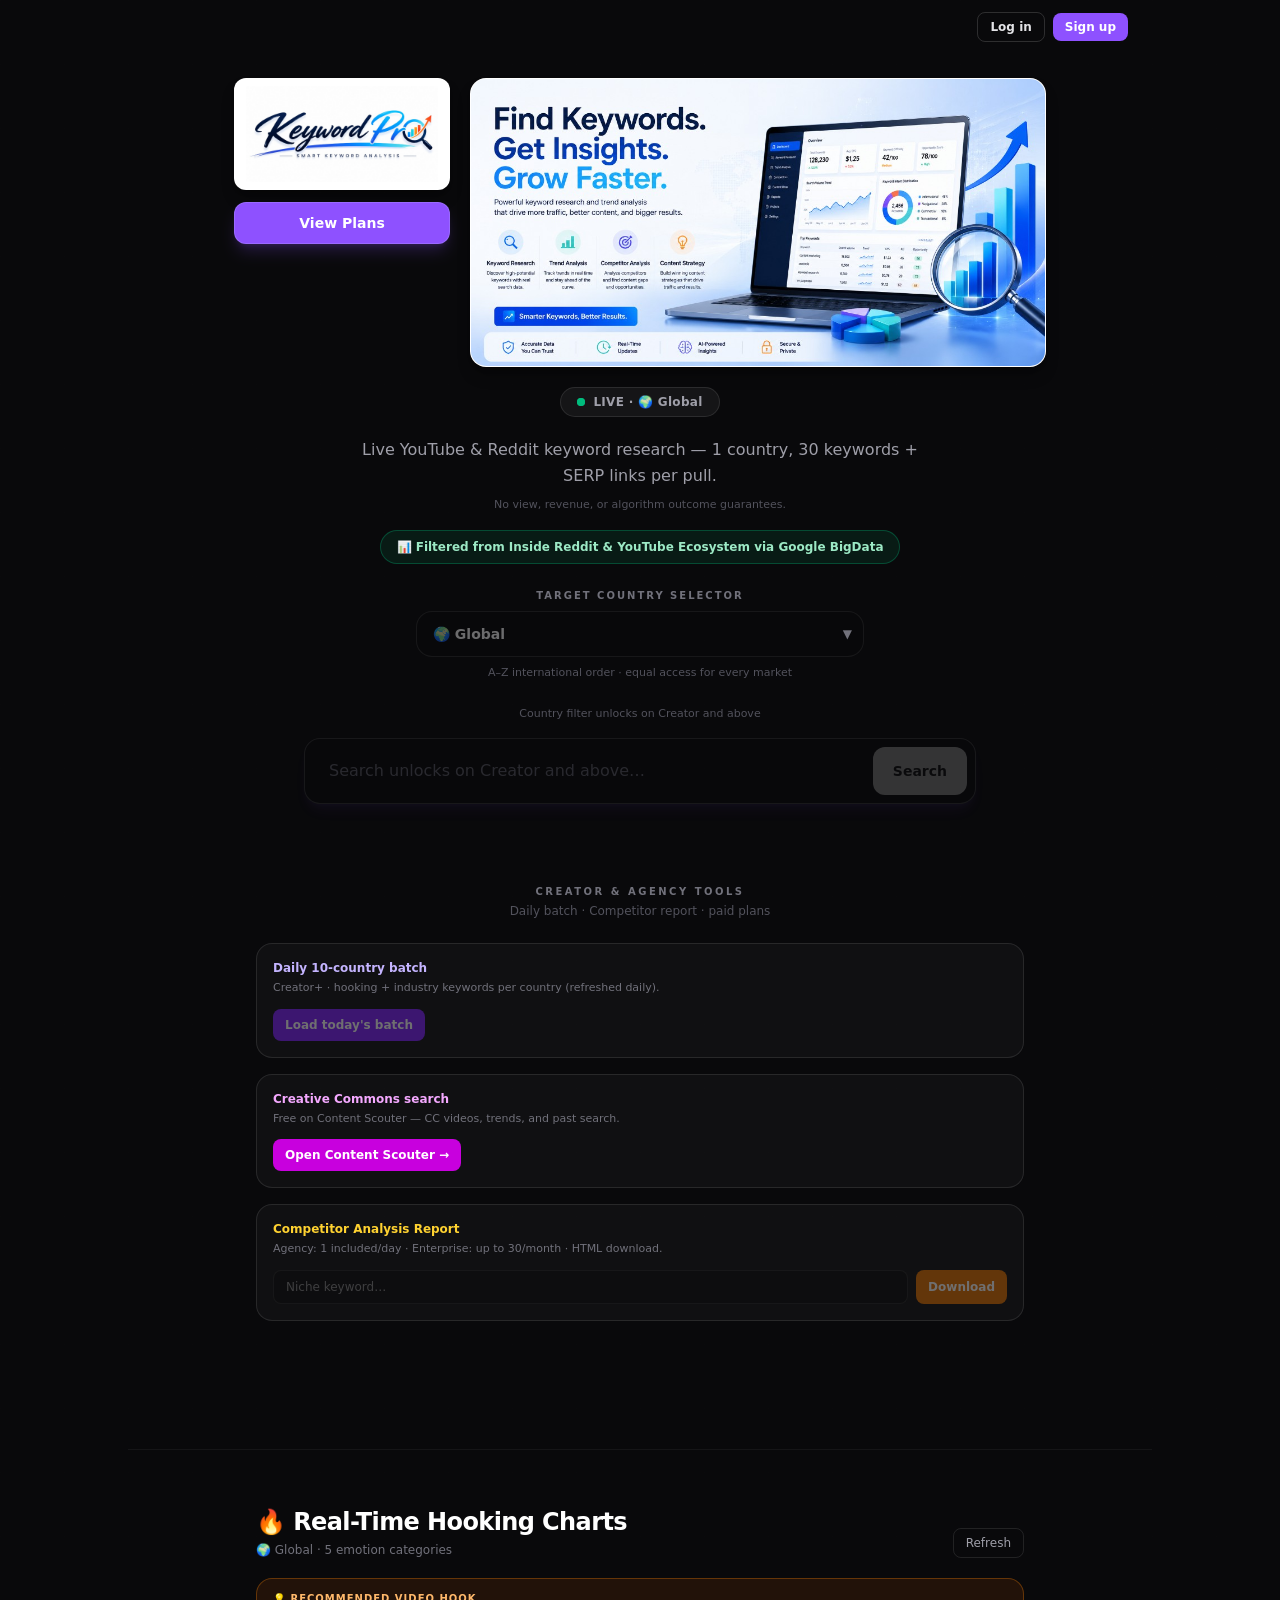
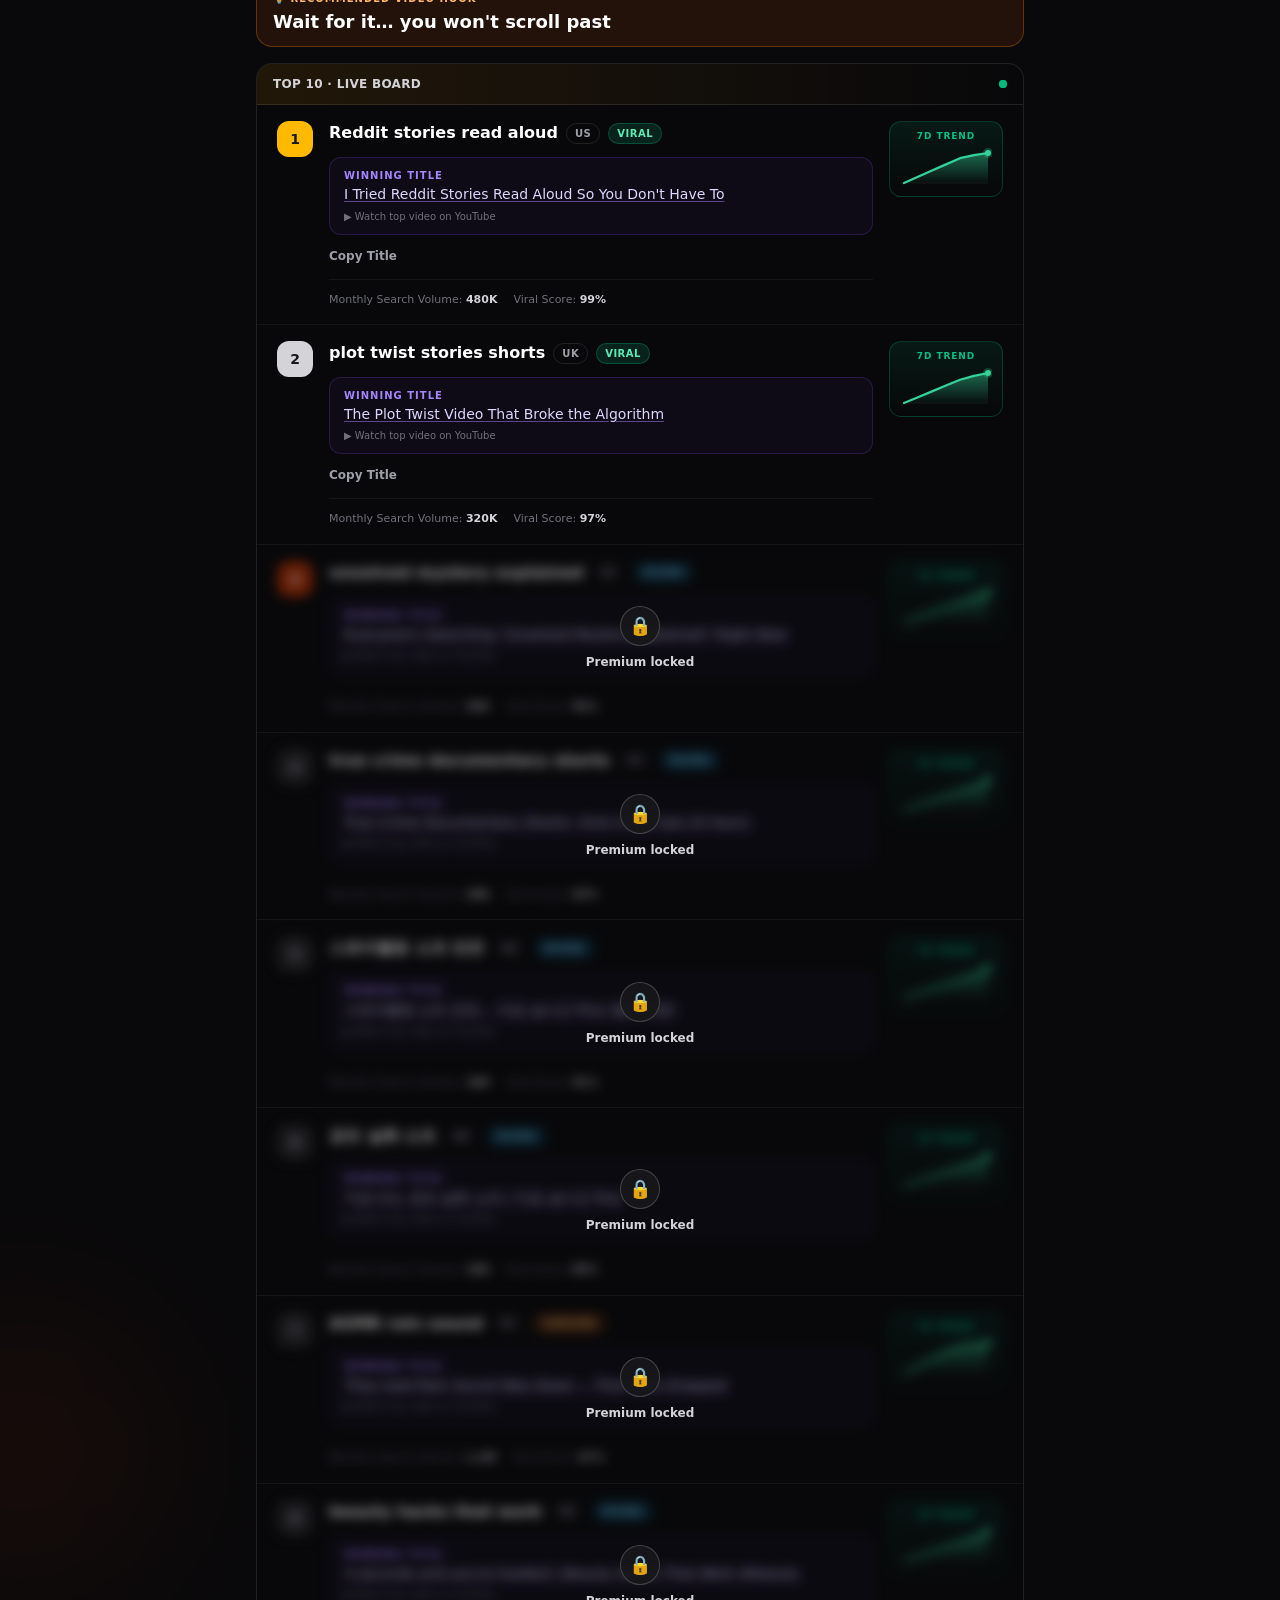
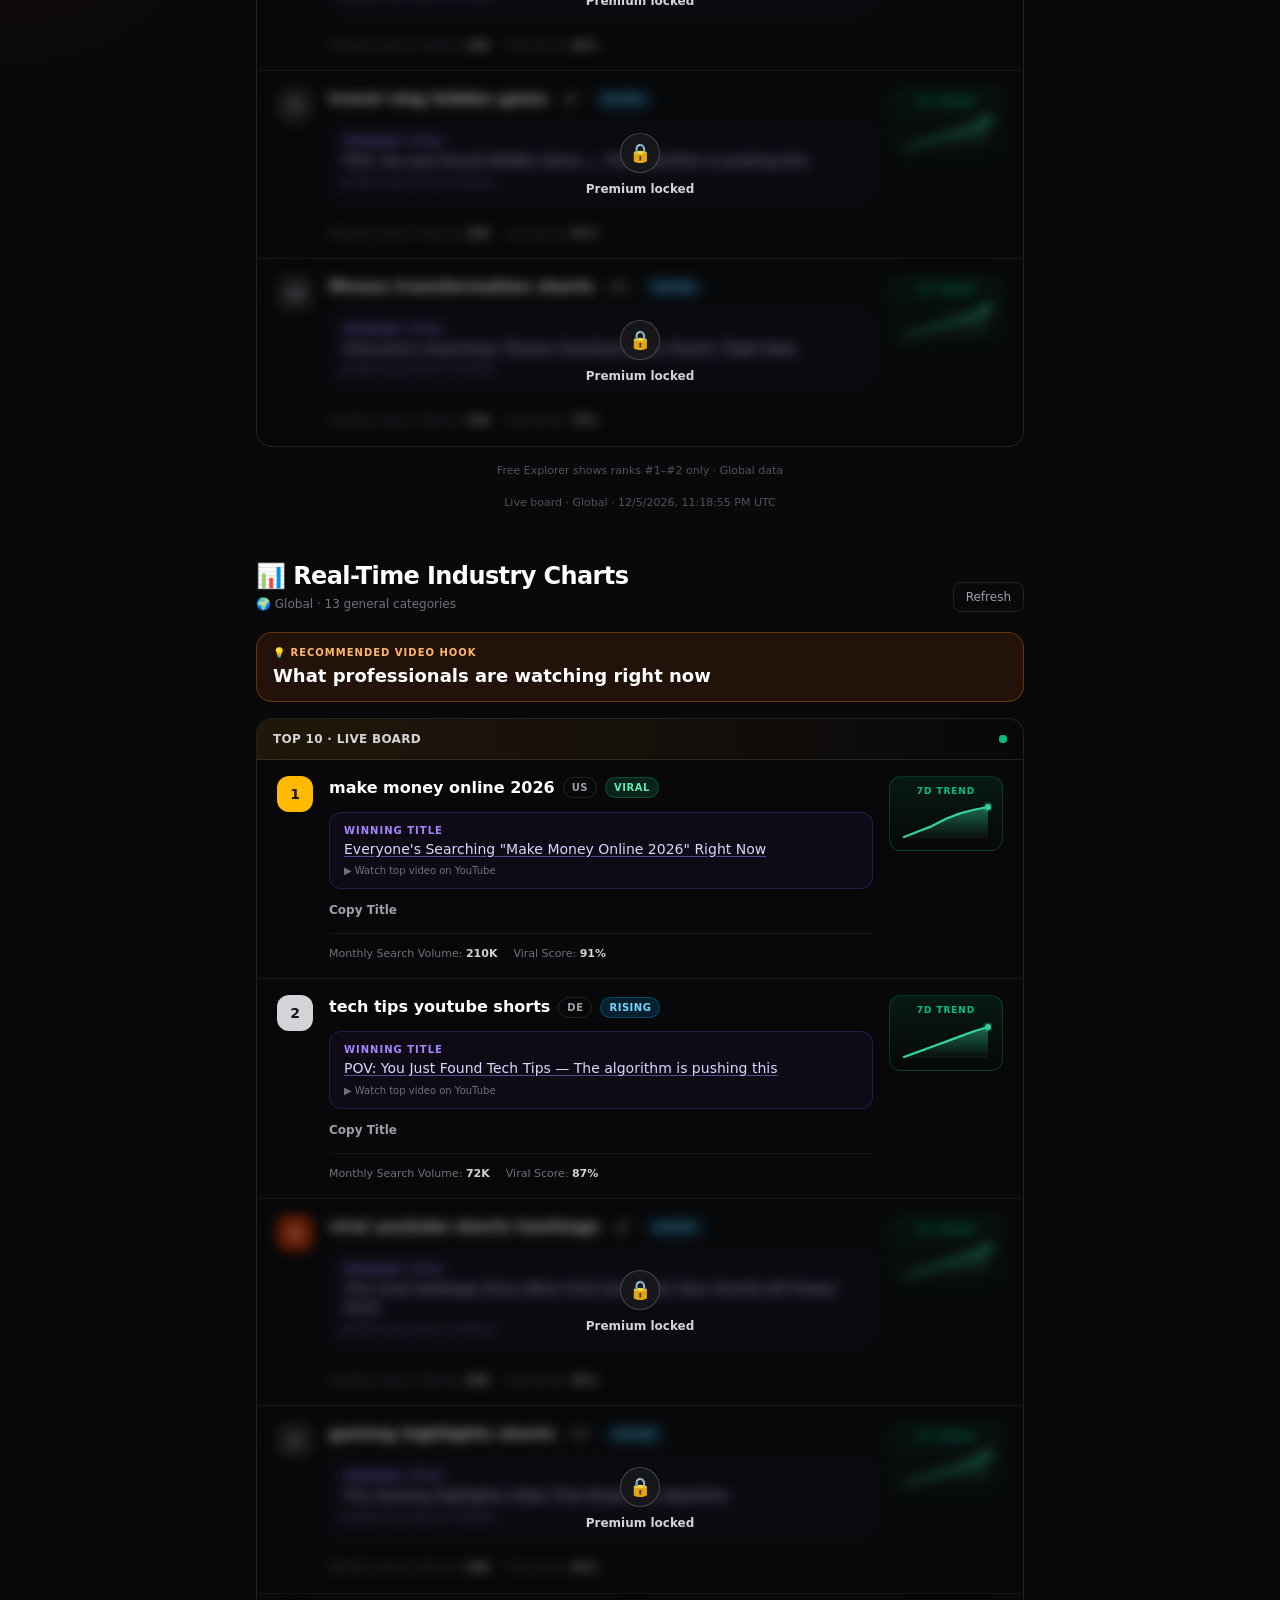
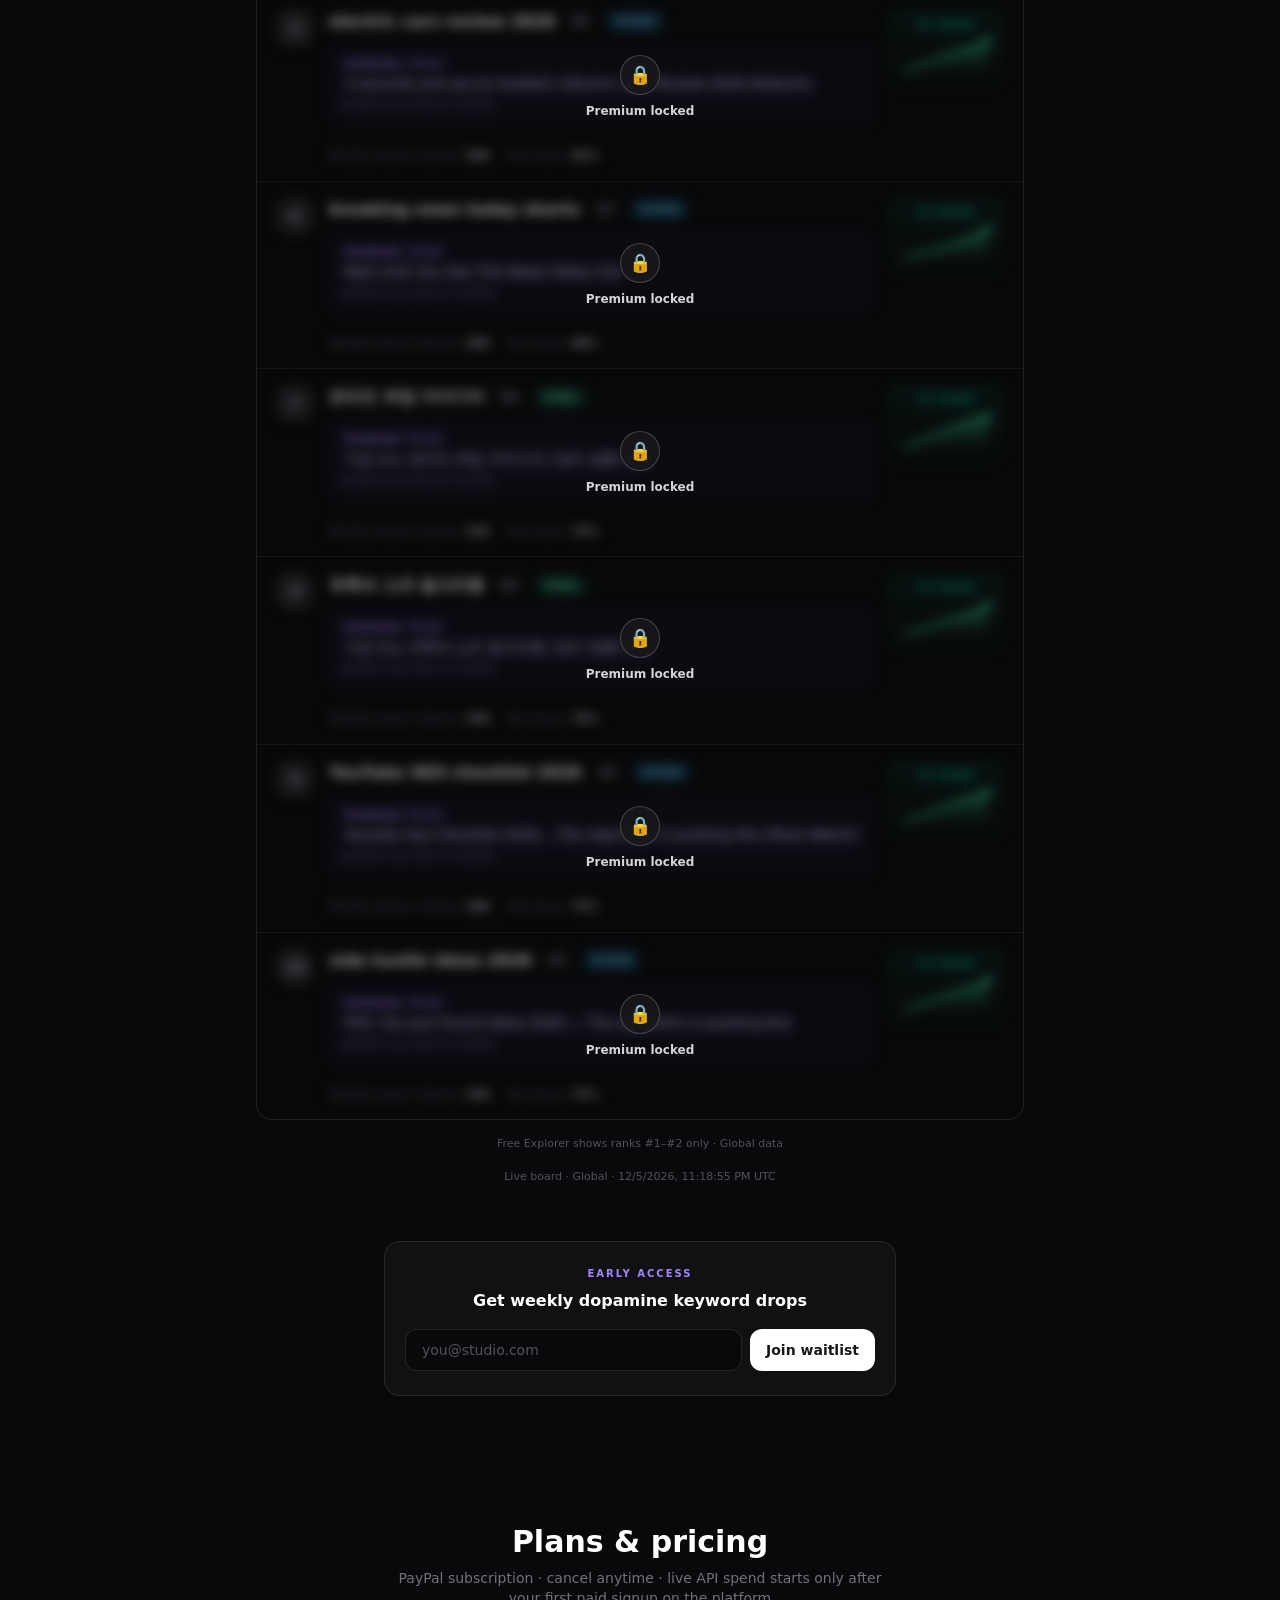
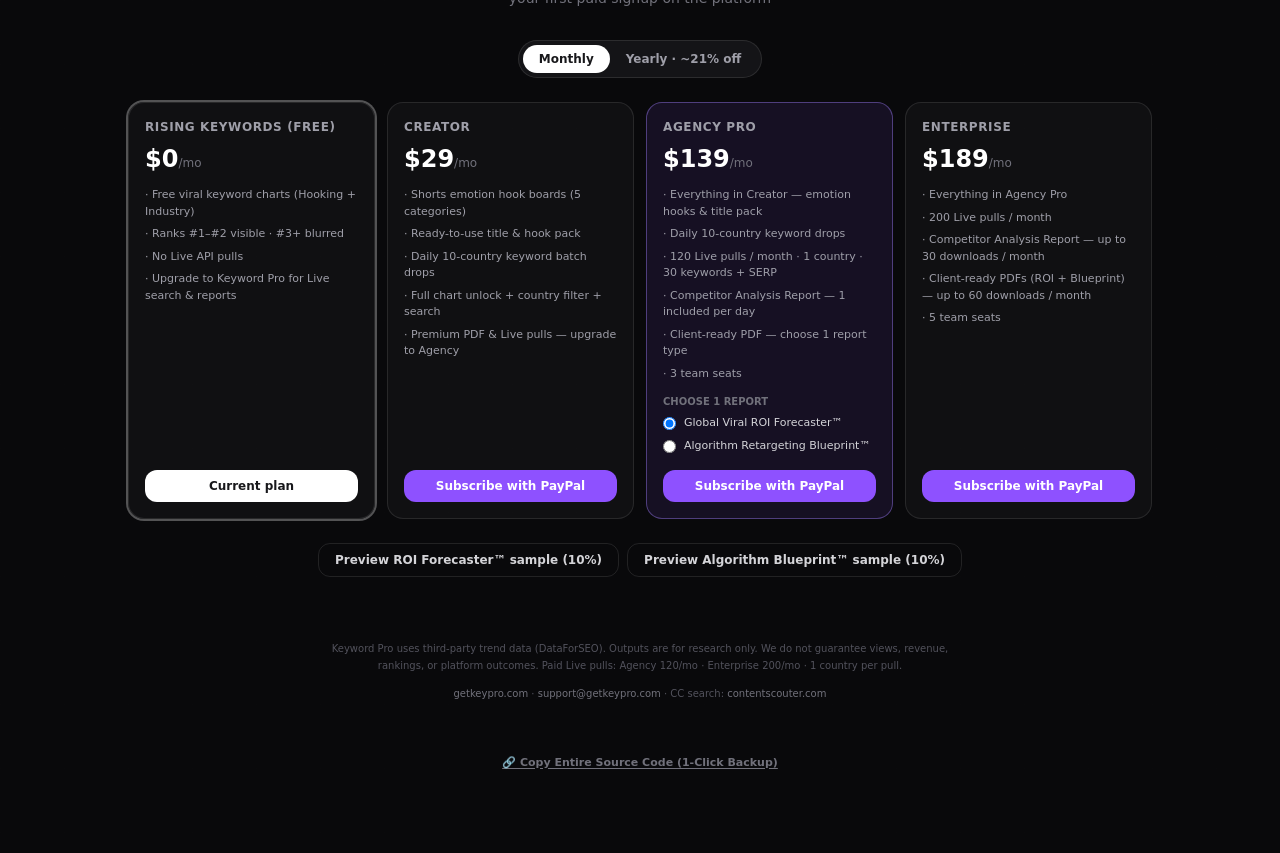
==== commit b2c57430: "Wire Rising Keywords to GA property G-WJ1HJR4K4G" ====
--- a/index.html
+++ b/index.html
@@ -1 +1 @@
-<!DOCTYPE html><!--zsH7HUl6DrH_RKg4mBm5N--><html lang="en"><head><meta charSet="utf-8"/><meta name="viewport" content="width=device-width, initial-scale=1"/><link rel="preload" as="image" href="/keyword-pro-logo.png"/><link rel="preload" as="image" href="/keyword-pro-hero-banner.png"/><link rel="stylesheet" href="/nxt/static/css/b7cea68db7c53e96.css" data-precedence="next"/><link rel="preload" as="script" fetchPriority="low" href="/nxt/static/chunks/webpack-eb7f32b19ab9679c.js"/><script src="/nxt/static/chunks/4bd1b696-c023c6e3521b1417.js" async=""></script><script src="/nxt/static/chunks/255-2aa030c9ba2867e3.js" async=""></script><script src="/nxt/static/chunks/main-app-51fb928cd2727f00.js" async=""></script><script src="/nxt/static/chunks/app/layout-e1ea985a93dc50f2.js" async=""></script><script src="/nxt/static/chunks/619-ba102abea3e3d0e4.js" async=""></script><script src="/nxt/static/chunks/239-17c63ab2a4f7ef9b.js" async=""></script><script src="/nxt/static/chunks/376-978318a47fc25c90.js" async=""></script><script src="/nxt/static/chunks/324-3edd810fc757b458.js" async=""></script><script src="/nxt/static/chunks/850-97735de41576a1cd.js" async=""></script><script src="/nxt/static/chunks/app/page-312d88407ba1e678.js" async=""></script><title>Keyword Pro | Live YouTube &amp; Reddit Keyword Research</title><meta name="description" content="Live keyword pulls with SERP links, trend charts, and research reports. No view or revenue guarantees — honest data for creators."/><meta property="og:title" content="Keyword Pro"/><meta property="og:description" content="Live keyword pulls with SERP links, trend charts, and research reports. No view or revenue guarantees — honest data for creators."/><meta property="og:url" content="https://getkeypro.com/"/><meta property="og:site_name" content="Keyword Pro"/><meta name="twitter:card" content="summary"/><meta name="twitter:title" content="Keyword Pro"/><meta name="twitter:description" content="Live keyword pulls with SERP links, trend charts, and research reports. No view or revenue guarantees — honest data for creators."/><script src="/nxt/static/chunks/polyfills-42372ed130431b0a.js" noModule=""></script></head><body class="antialiased"><div hidden=""><!--$--><!--/$--></div><div class="relative min-h-screen overflow-hidden bg-[#09090b] text-zinc-100"><div class="pointer-events-none absolute inset-0" aria-hidden="true"><div class="absolute top-[-20%] left-1/2 -translate-x-1/2 h-[600px] w-[800px] rounded-full bg-violet-600/10 blur-[120px]"></div><div class="absolute bottom-[-10%] right-[-10%] h-[400px] w-[400px] rounded-full bg-fuchsia-600/8 blur-[100px]"></div><div class="absolute top-[40%] left-[-10%] h-[300px] w-[300px] rounded-full bg-orange-600/6 blur-[80px]"></div><div class="absolute inset-0 opacity-[0.03]" style="background-image:linear-gradient(rgba(255,255,255,.1) 1px, transparent 1px), linear-gradient(90deg, rgba(255,255,255,.1) 1px, transparent 1px);background-size:64px 64px"></div></div><nav class="relative z-10 flex flex-wrap items-center justify-end px-6 py-3 max-w-5xl mx-auto gap-2"><button type="button" class="rounded-lg border border-white/15 px-3 py-1.5 text-xs font-semibold text-zinc-200 hover:bg-white/5">Log in</button><button type="button" class="rounded-lg bg-violet-500 px-3 py-1.5 text-xs font-bold text-white hover:bg-violet-400">Sign up</button></nav><main class="relative z-10 flex flex-col items-center px-5 pb-20 pt-4 sm:pt-6"><header class="text-center mb-8 sm:mb-10 w-full max-w-4xl"><div class="mx-auto mb-5 flex w-full flex-col items-center justify-center gap-4 sm:flex-row sm:items-start sm:gap-5"><div class="flex w-full max-w-[280px] flex-col items-center gap-3 sm:w-auto sm:shrink-0"><img alt="Keyword Pro" width="320" height="96" decoding="async" data-nimg="1" class="h-20 sm:h-24 md:h-28 w-auto rounded-xl bg-white px-3 py-2 object-contain shadow-lg shadow-black/30" style="color:transparent" src="/keyword-pro-logo.png"/><a class="inline-flex w-full items-center justify-center rounded-xl border border-violet-400/50 bg-violet-500 px-4 py-2.5 text-sm font-bold text-white shadow-lg shadow-violet-500/20 hover:bg-violet-400 transition-colors" href="/plans/">View Plans</a></div><div class="min-w-0 w-full max-w-xl overflow-hidden rounded-2xl border border-white/10 bg-white shadow-lg shadow-black/30"><img alt="Find Keywords. Get Insights. Grow Faster." width="960" height="480" decoding="async" data-nimg="1" class="h-auto w-full object-contain" style="color:transparent" src="/keyword-pro-hero-banner.png"/></div></div><div class="inline-flex items-center gap-2 rounded-full border border-white/10 bg-white/5 px-4 py-1.5 mb-5"><span class="relative flex h-2 w-2"><span class="absolute inline-flex h-full w-full animate-ping rounded-full bg-emerald-400 opacity-75"></span><span class="relative inline-flex h-2 w-2 rounded-full bg-emerald-500"></span></span><span class="text-xs font-semibold tracking-wide text-zinc-400">LIVE · <!-- -->🌍 Global</span></div><p class="text-sm sm:text-base text-zinc-400 max-w-xl mx-auto leading-relaxed mb-2">Live YouTube &amp; Reddit keyword research — 1 country, 30 keywords + SERP links per pull.</p><p class="text-[11px] text-zinc-600 max-w-lg mx-auto mb-4">No view, revenue, or algorithm outcome guarantees.</p><div class="inline-flex max-w-2xl mx-auto items-center justify-center rounded-full border border-emerald-500/30 bg-emerald-500/10 px-4 py-2 mb-6"><p class="text-[11px] sm:text-xs font-semibold text-emerald-200/95 text-center leading-snug">📊 Filtered from Inside Reddit &amp; YouTube Ecosystem via Google BigData</p></div><div class="mb-6 w-full flex justify-center"><div class="w-full max-w-md mx-auto"><label for="target-country" class="block text-[10px] font-bold uppercase tracking-[0.2em] text-zinc-500 mb-2 text-center">Target Country Selector</label><div class="relative"><select id="target-country" disabled="" class="w-full appearance-none rounded-2xl border border-white/15 bg-zinc-950/90 px-4 py-3 pr-10 text-sm font-semibold text-white outline-none focus:border-violet-400/40 disabled:opacity-40 disabled:cursor-not-allowed"><option value="GLOBAL" selected="">🌍 Global</option><option value="AR">🇦🇷<!-- --> <!-- -->Argentina<!-- --> (<!-- -->AR<!-- -->)</option><option value="AU">🇦🇺<!-- --> <!-- -->Australia<!-- --> (<!-- -->AU<!-- -->)</option><option value="AT">🇦🇹<!-- --> <!-- -->Austria<!-- --> (<!-- -->AT<!-- -->)</option><option value="BH">🇧🇭<!-- --> <!-- -->Bahrain<!-- --> (<!-- -->BH<!-- -->)</option><option value="BD">🇧🇩<!-- --> <!-- -->Bangladesh<!-- --> (<!-- -->BD<!-- -->)</option><option value="BE">🇧🇪<!-- --> <!-- -->Belgium<!-- --> (<!-- -->BE<!-- -->)</option><option value="BR">🇧🇷<!-- --> <!-- -->Brazil<!-- --> (<!-- -->BR<!-- -->)</option><option value="BG">🇧🇬<!-- --> <!-- -->Bulgaria<!-- --> (<!-- -->BG<!-- -->)</option><option value="CA">🇨🇦<!-- --> <!-- -->Canada<!-- --> (<!-- -->CA<!-- -->)</option><option value="CL">🇨🇱<!-- --> <!-- -->Chile<!-- --> (<!-- -->CL<!-- -->)</option><option value="CN">🇨🇳<!-- --> <!-- -->China<!-- --> (<!-- -->CN<!-- -->)</option><option value="CO">🇨🇴<!-- --> <!-- -->Colombia<!-- --> (<!-- -->CO<!-- -->)</option><option value="HR">🇭🇷<!-- --> <!-- -->Croatia<!-- --> (<!-- -->HR<!-- -->)</option><option value="CZ">🇨🇿<!-- --> <!-- -->Czechia<!-- --> (<!-- -->CZ<!-- -->)</option><option value="DK">🇩🇰<!-- --> <!-- -->Denmark<!-- --> (<!-- -->DK<!-- -->)</option><option value="EC">🇪🇨<!-- --> <!-- -->Ecuador<!-- --> (<!-- -->EC<!-- -->)</option><option value="EG">🇪🇬<!-- --> <!-- -->Egypt<!-- --> (<!-- -->EG<!-- -->)</option><option value="FI">🇫🇮<!-- --> <!-- -->Finland<!-- --> (<!-- -->FI<!-- -->)</option><option value="FR">🇫🇷<!-- --> <!-- -->France<!-- --> (<!-- -->FR<!-- -->)</option><option value="DE">🇩🇪<!-- --> <!-- -->Germany<!-- --> (<!-- -->DE<!-- -->)</option><option value="GH">🇬🇭<!-- --> <!-- -->Ghana<!-- --> (<!-- -->GH<!-- -->)</option><option value="GR">🇬🇷<!-- --> <!-- -->Greece<!-- --> (<!-- -->GR<!-- -->)</option><option value="HK">🇭🇰<!-- --> <!-- -->Hong Kong<!-- --> (<!-- -->HK<!-- -->)</option><option value="HU">🇭🇺<!-- --> <!-- -->Hungary<!-- --> (<!-- -->HU<!-- -->)</option><option value="IN">🇮🇳<!-- --> <!-- -->India<!-- --> (<!-- -->IN<!-- -->)</option><option value="ID">🇮🇩<!-- --> <!-- -->Indonesia<!-- --> (<!-- -->ID<!-- -->)</option><option value="IE">🇮🇪<!-- --> <!-- -->Ireland<!-- --> (<!-- -->IE<!-- -->)</option><option value="IL">🇮🇱<!-- --> <!-- -->Israel<!-- --> (<!-- -->IL<!-- -->)</option><option value="IT">🇮🇹<!-- --> <!-- -->Italy<!-- --> (<!-- -->IT<!-- -->)</option><option value="JP">🇯🇵<!-- --> <!-- -->Japan<!-- --> (<!-- -->JP<!-- -->)</option><option value="JO">🇯🇴<!-- --> <!-- -->Jordan<!-- --> (<!-- -->JO<!-- -->)</option><option value="KZ">🇰🇿<!-- --> <!-- -->Kazakhstan<!-- --> (<!-- -->KZ<!-- -->)</option><option value="KE">🇰🇪<!-- --> <!-- -->Kenya<!-- --> (<!-- -->KE<!-- -->)</option><option value="KR">🇰🇷<!-- --> <!-- -->Korea<!-- --> (<!-- -->KR<!-- -->)</option><option value="KW">🇰🇼<!-- --> <!-- -->Kuwait<!-- --> (<!-- -->KW<!-- -->)</option><option value="MY">🇲🇾<!-- --> <!-- -->Malaysia<!-- --> (<!-- -->MY<!-- -->)</option><option value="MX">🇲🇽<!-- --> <!-- -->Mexico<!-- --> (<!-- -->MX<!-- -->)</option><option value="MA">🇲🇦<!-- --> <!-- -->Morocco<!-- --> (<!-- -->MA<!-- -->)</option><option value="NP">🇳🇵<!-- --> <!-- -->Nepal<!-- --> (<!-- -->NP<!-- -->)</option><option value="NL">🇳🇱<!-- --> <!-- -->Netherlands<!-- --> (<!-- -->NL<!-- -->)</option><option value="NZ">🇳🇿<!-- --> <!-- -->New Zealand<!-- --> (<!-- -->NZ<!-- -->)</option><option value="NG">🇳🇬<!-- --> <!-- -->Nigeria<!-- --> (<!-- -->NG<!-- -->)</option><option value="NO">🇳🇴<!-- --> <!-- -->Norway<!-- --> (<!-- -->NO<!-- -->)</option><option value="OM">🇴🇲<!-- --> <!-- -->Oman<!-- --> (<!-- -->OM<!-- -->)</option><option value="PK">🇵🇰<!-- --> <!-- -->Pakistan<!-- --> (<!-- -->PK<!-- -->)</option><option value="PE">🇵🇪<!-- --> <!-- -->Peru<!-- --> (<!-- -->PE<!-- -->)</option><option value="PH">🇵🇭<!-- --> <!-- -->Philippines<!-- --> (<!-- -->PH<!-- -->)</option><option value="PL">🇵🇱<!-- --> <!-- -->Poland<!-- --> (<!-- -->PL<!-- -->)</option><option value="PT">🇵🇹<!-- --> <!-- -->Portugal<!-- --> (<!-- -->PT<!-- -->)</option><option value="QA">🇶🇦<!-- --> <!-- -->Qatar<!-- --> (<!-- -->QA<!-- -->)</option><option value="RO">🇷🇴<!-- --> <!-- -->Romania<!-- --> (<!-- -->RO<!-- -->)</option><option value="RU">🇷🇺<!-- --> <!-- -->Russia<!-- --> (<!-- -->RU<!-- -->)</option><option value="SA">🇸🇦<!-- --> <!-- -->Saudi Arabia<!-- --> (<!-- -->SA<!-- -->)</option><option value="RS">🇷🇸<!-- --> <!-- -->Serbia<!-- --> (<!-- -->RS<!-- -->)</option><option value="SG">🇸🇬<!-- --> <!-- -->Singapore<!-- --> (<!-- -->SG<!-- -->)</option><option value="SK">🇸🇰<!-- --> <!-- -->Slovakia<!-- --> (<!-- -->SK<!-- -->)</option><option value="ZA">🇿🇦<!-- --> <!-- -->South Africa<!-- --> (<!-- -->ZA<!-- -->)</option><option value="ES">🇪🇸<!-- --> <!-- -->Spain<!-- --> (<!-- -->ES<!-- -->)</option><option value="LK">🇱🇰<!-- --> <!-- -->Sri Lanka<!-- --> (<!-- -->LK<!-- -->)</option><option value="SE">🇸🇪<!-- --> <!-- -->Sweden<!-- --> (<!-- -->SE<!-- -->)</option><option value="CH">🇨🇭<!-- --> <!-- -->Switzerland<!-- --> (<!-- -->CH<!-- -->)</option><option value="TW">🇹🇼<!-- --> <!-- -->Taiwan<!-- --> (<!-- -->TW<!-- -->)</option><option value="TH">🇹🇭<!-- --> <!-- -->Thailand<!-- --> (<!-- -->TH<!-- -->)</option><option value="TN">🇹🇳<!-- --> <!-- -->Tunisia<!-- --> (<!-- -->TN<!-- -->)</option><option value="TR">🇹🇷<!-- --> <!-- -->Turkey<!-- --> (<!-- -->TR<!-- -->)</option><option value="UA">🇺🇦<!-- --> <!-- -->Ukraine<!-- --> (<!-- -->UA<!-- -->)</option><option value="AE">🇦🇪<!-- --> <!-- -->United Arab Emirates<!-- --> (<!-- -->AE<!-- -->)</option><option value="UK">🇬🇧<!-- --> <!-- -->United Kingdom<!-- --> (<!-- -->UK<!-- -->)</option><option value="US">🇺🇸<!-- --> <!-- -->United States<!-- --> (<!-- -->US<!-- -->)</option><option value="UZ">🇺🇿<!-- --> <!-- -->Uzbekistan<!-- --> (<!-- -->UZ<!-- -->)</option><option value="VE">🇻🇪<!-- --> <!-- -->Venezuela<!-- --> (<!-- -->VE<!-- -->)</option><option value="VN">🇻🇳<!-- --> <!-- -->Vietnam<!-- --> (<!-- -->VN<!-- -->)</option></select><span class="pointer-events-none absolute right-3 top-1/2 -translate-y-1/2 text-zinc-500 text-xs" aria-hidden="true">▼</span></div><p class="mt-2 text-[11px] text-zinc-600 text-center">A–Z international order · equal access for every market</p></div></div><p class="text-[11px] text-zinc-600 mb-4">Country filter unlocks on Creator and above</p><form class="w-full max-w-2xl mx-auto"><div class="flex items-stretch gap-2 rounded-2xl border border-white/15 bg-zinc-950/80 p-2 shadow-lg shadow-violet-500/10 focus-within:border-violet-400/40 transition-colors opacity-45"><input type="search" placeholder="Search unlocks on Creator and above…" class="flex-1 min-w-0 rounded-xl bg-transparent px-4 py-3 text-sm sm:text-base text-white placeholder:text-zinc-600 outline-none" disabled="" value=""/><button type="submit" disabled="" class="shrink-0 rounded-xl bg-white px-5 py-3 text-sm font-black text-zinc-900 hover:bg-zinc-200 disabled:opacity-40 transition-colors">Search</button></div></form></header><section class="w-full max-w-3xl mx-auto mt-10 animate-fade-in"><div class="text-center mb-6"><p class="text-[10px] font-bold uppercase tracking-[0.25em] text-zinc-500 mb-1">Creator &amp; Agency tools</p><p class="text-xs text-zinc-600">Daily batch · Competitor report · paid plans</p></div><div class="grid gap-4 sm:grid-cols-1"><div class="rounded-2xl border border-white/10 bg-zinc-900/50 p-4"><p class="text-xs font-bold text-violet-300 mb-1">Daily 10-country batch</p><p class="text-[11px] text-zinc-500 mb-3">Creator+ · hooking + industry keywords per country (refreshed daily).</p><button type="button" disabled="" class="rounded-lg bg-violet-600 px-3 py-2 text-xs font-bold text-white disabled:opacity-40">Load today&#x27;s batch</button></div><div class="rounded-2xl border border-white/10 bg-zinc-900/50 p-4"><p class="text-xs font-bold text-fuchsia-300 mb-1">Creative Commons search</p><p class="text-[11px] text-zinc-500 mb-3">Free on Content Scouter — CC videos, trends, and past search.</p><a href="https://contentscouter.com" target="_blank" rel="noopener noreferrer" class="inline-flex rounded-lg bg-fuchsia-600 px-3 py-2 text-xs font-bold text-white hover:bg-fuchsia-500 transition-colors">Open Content Scouter →</a></div><div class="rounded-2xl border border-white/10 bg-zinc-900/50 p-4"><p class="text-xs font-bold text-amber-300 mb-1">Competitor Analysis Report</p><p class="text-[11px] text-zinc-500 mb-3">Agency: 1 included/day · Enterprise: up to 30/month · HTML download.</p><div class="flex gap-2"><input type="text" placeholder="Niche keyword…" disabled="" class="flex-1 rounded-lg border border-white/10 bg-zinc-950/80 px-3 py-2 text-xs text-white outline-none disabled:opacity-40" value=""/><button type="button" disabled="" class="rounded-lg bg-amber-600 px-3 py-2 text-xs font-bold text-white disabled:opacity-40">Download</button></div></div></div></section><section class="w-full max-w-5xl mx-auto mt-24 sm:mt-32 pt-10 sm:pt-14 border-t border-white/5 space-y-12 animate-fade-in"><section class="w-full max-w-3xl mx-auto animate-fade-in"><div class="flex items-end justify-between gap-4 mb-5"><div><h2 class="text-xl sm:text-2xl font-black text-white tracking-tight">🔥 Real-Time Hooking Charts</h2><p class="text-xs text-zinc-500 mt-1">🌍 Global · 5 emotion categories</p></div><button type="button" class="shrink-0 text-xs text-zinc-400 hover:text-white px-3 py-1.5 rounded-lg border border-white/10 hover:border-white/20 disabled:opacity-40 transition-colors">Refresh</button></div><div class="rounded-2xl bg-orange-500/10 border border-orange-400/30 px-4 py-3 mb-4"><p class="text-[10px] font-bold uppercase tracking-widest text-orange-300 mb-1">💡 Recommended Video Hook</p><p class="text-base sm:text-lg font-bold text-white leading-snug">Wait for it… you won&#x27;t scroll past</p></div><div class="rounded-2xl border border-white/10 bg-zinc-950/60 overflow-hidden"><div class="px-4 py-3 border-b border-white/10 flex items-center justify-between bg-gradient-to-r from-amber-500/10 to-transparent"><p class="text-xs font-bold text-zinc-300 tracking-wide">TOP <!-- -->10<!-- --> · LIVE BOARD</p><span class="relative flex h-2 w-2"><span class="absolute inline-flex h-full w-full animate-ping rounded-full bg-emerald-400 opacity-75"></span><span class="relative inline-flex h-2 w-2 rounded-full bg-emerald-500"></span></span></div><div class="divide-y divide-white/5"><article class="relative px-4 sm:px-5 py-4 hover:bg-white/[0.03] transition-colors overflow-hidden"><div class="flex items-start gap-3 sm:gap-4 transition-[filter] "><span class="flex h-9 w-9 shrink-0 items-center justify-center rounded-xl text-sm font-black bg-amber-400 text-zinc-900">1</span><div class="flex-1 min-w-0"><div class="flex flex-wrap items-center gap-2 mb-3"><h3 class="font-bold text-white text-sm sm:text-base">Reddit stories read aloud</h3><span class="text-[10px] font-bold uppercase tracking-wider px-2 py-0.5 rounded-full border border-white/10 text-zinc-400">US</span><span class="text-[10px] font-bold uppercase tracking-wider px-2 py-0.5 rounded-full border bg-emerald-500/15 text-emerald-300 border-emerald-500/30">Viral</span></div><div class="rounded-xl bg-violet-500/5 border border-violet-500/20 px-3.5 py-2.5 mb-2"><p class="text-[10px] font-bold uppercase tracking-widest text-violet-400 mb-0.5">Winning Title</p><a href="https://www.youtube.com/results?search_query=Reddit%20stories%20read%20aloud" target="_blank" rel="noopener noreferrer" class="text-sm font-medium text-violet-200 hover:text-white underline underline-offset-2 decoration-violet-400/50 leading-snug block">I Tried Reddit Stories Read Aloud So You Don&#x27;t Have To</a><p class="mt-1 text-[10px] text-zinc-500">▶ Watch top video on YouTube</p></div><button type="button" class="text-xs font-semibold text-zinc-400 hover:text-violet-300 transition-colors">Copy Title</button><div class="mt-3 flex flex-wrap items-center gap-x-4 gap-y-1 border-t border-white/5 pt-3 text-[11px] text-zinc-500"><span>Monthly Search Volume:<!-- --> <span class="font-semibold text-zinc-300">480K</span></span><span>Viral Score:<!-- --> <span class="font-semibold text-zinc-300">99<!-- -->%</span></span></div></div><div class="shrink-0 rounded-xl border border-emerald-500/25 bg-gradient-to-b from-emerald-500/10 to-transparent px-2.5 py-2 " title="7d trend"><p class="text-[9px] font-bold uppercase tracking-widest text-emerald-400/90 mb-1 text-center">7d trend</p><svg width="92" height="40" viewBox="0 0 92 40" class="block mx-auto" aria-hidden="true"><defs><linearGradient id="_R_38p8jdbtb_" x1="0" y1="0" x2="0" y2="1"><stop offset="0%" stop-color="#34d399" stop-opacity="0.45"></stop><stop offset="100%" stop-color="#34d399" stop-opacity="0.02"></stop></linearGradient></defs><line x1="4" y1="35" x2="88" y2="35" stroke="rgba(255,255,255,0.06)" stroke-width="1"></line><path d="M4.00 35.00 L18.00 28.79 L32.00 22.59 L46.00 16.38 L60.00 10.17 L74.00 7.07 L88.00 5.00 L88.00 35.00 L4.00 35.00 Z" fill="url(#_R_38p8jdbtb_)"></path><path d="M4.00 35.00 L18.00 28.79 L32.00 22.59 L46.00 16.38 L60.00 10.17 L74.00 7.07 L88.00 5.00" fill="none" stroke="#34d399" stroke-width="2.25" stroke-linecap="round" stroke-linejoin="round"></path><circle cx="88" cy="5" r="3" fill="#34d399"></circle><circle cx="88" cy="5" r="5" fill="#34d399" fill-opacity="0.25"></circle></svg></div></div></article><article class="relative px-4 sm:px-5 py-4 hover:bg-white/[0.03] transition-colors overflow-hidden"><div class="flex items-start gap-3 sm:gap-4 transition-[filter] "><span class="flex h-9 w-9 shrink-0 items-center justify-center rounded-xl text-sm font-black bg-zinc-300 text-zinc-900">2</span><div class="flex-1 min-w-0"><div class="flex flex-wrap items-center gap-2 mb-3"><h3 class="font-bold text-white text-sm sm:text-base">plot twist stories shorts</h3><span class="text-[10px] font-bold uppercase tracking-wider px-2 py-0.5 rounded-full border border-white/10 text-zinc-400">UK</span><span class="text-[10px] font-bold uppercase tracking-wider px-2 py-0.5 rounded-full border bg-emerald-500/15 text-emerald-300 border-emerald-500/30">Viral</span></div><div class="rounded-xl bg-violet-500/5 border border-violet-500/20 px-3.5 py-2.5 mb-2"><p class="text-[10px] font-bold uppercase tracking-widest text-violet-400 mb-0.5">Winning Title</p><a href="https://www.youtube.com/results?search_query=plot%20twist%20stories%20shorts" target="_blank" rel="noopener noreferrer" class="text-sm font-medium text-violet-200 hover:text-white underline underline-offset-2 decoration-violet-400/50 leading-snug block">The Plot Twist Video That Broke the Algorithm</a><p class="mt-1 text-[10px] text-zinc-500">▶ Watch top video on YouTube</p></div><button type="button" class="text-xs font-semibold text-zinc-400 hover:text-violet-300 transition-colors">Copy Title</button><div class="mt-3 flex flex-wrap items-center gap-x-4 gap-y-1 border-t border-white/5 pt-3 text-[11px] text-zinc-500"><span>Monthly Search Volume:<!-- --> <span class="font-semibold text-zinc-300">320K</span></span><span>Viral Score:<!-- --> <span class="font-semibold text-zinc-300">97<!-- -->%</span></span></div></div><div class="shrink-0 rounded-xl border border-emerald-500/25 bg-gradient-to-b from-emerald-500/10 to-transparent px-2.5 py-2 " title="7d trend"><p class="text-[9px] font-bold uppercase tracking-widest text-emerald-400/90 mb-1 text-center">7d trend</p><svg width="92" height="40" viewBox="0 0 92 40" class="block mx-auto" aria-hidden="true"><defs><linearGradient id="_R_3998jdbtb_" x1="0" y1="0" x2="0" y2="1"><stop offset="0%" stop-color="#34d399" stop-opacity="0.45"></stop><stop offset="100%" stop-color="#34d399" stop-opacity="0.02"></stop></linearGradient></defs><line x1="4" y1="35" x2="88" y2="35" stroke="rgba(255,255,255,0.06)" stroke-width="1"></line><path d="M4.00 35.00 L18.00 29.19 L32.00 23.39 L46.00 17.58 L60.00 11.77 L74.00 7.90 L88.00 5.00 L88.00 35.00 L4.00 35.00 Z" fill="url(#_R_3998jdbtb_)"></path><path d="M4.00 35.00 L18.00 29.19 L32.00 23.39 L46.00 17.58 L60.00 11.77 L74.00 7.90 L88.00 5.00" fill="none" stroke="#34d399" stroke-width="2.25" stroke-linecap="round" stroke-linejoin="round"></path><circle cx="88" cy="5" r="3" fill="#34d399"></circle><circle cx="88" cy="5" r="5" fill="#34d399" fill-opacity="0.25"></circle></svg></div></div></article><article class="relative px-4 sm:px-5 py-4 hover:bg-white/[0.03] transition-colors overflow-hidden"><div class="flex items-start gap-3 sm:gap-4 transition-[filter] blur-[6px] select-none pointer-events-none"><span class="flex h-9 w-9 shrink-0 items-center justify-center rounded-xl text-sm font-black bg-orange-700/80 text-white">3</span><div class="flex-1 min-w-0"><div class="flex flex-wrap items-center gap-2 mb-3"><h3 class="font-bold text-white text-sm sm:text-base">unsolved mystery explained</h3><span class="text-[10px] font-bold uppercase tracking-wider px-2 py-0.5 rounded-full border border-white/10 text-zinc-400">US</span><span class="text-[10px] font-bold uppercase tracking-wider px-2 py-0.5 rounded-full border bg-sky-500/15 text-sky-300 border-sky-500/30">Rising</span></div><div class="rounded-xl bg-violet-500/5 border border-violet-500/20 px-3.5 py-2.5 mb-2"><p class="text-[10px] font-bold uppercase tracking-widest text-violet-400 mb-0.5">Winning Title</p><a href="https://www.youtube.com/results?search_query=unsolved%20mystery%20explained" target="_blank" rel="noopener noreferrer" class="text-sm font-medium text-violet-200 hover:text-white underline underline-offset-2 decoration-violet-400/50 leading-snug block">Everyone&#x27;s Searching &quot;Unsolved Mystery Explained&quot; Right Now</a><p class="mt-1 text-[10px] text-zinc-500">▶ Watch top video on YouTube</p></div><div class="mt-3 flex flex-wrap items-center gap-x-4 gap-y-1 border-t border-white/5 pt-3 text-[11px] text-zinc-500"><span>Monthly Search Volume:<!-- --> <span class="font-semibold text-zinc-300">95K</span></span><span>Viral Score:<!-- --> <span class="font-semibold text-zinc-300">95<!-- -->%</span></span></div></div><div class="shrink-0 rounded-xl border border-emerald-500/25 bg-gradient-to-b from-emerald-500/10 to-transparent px-2.5 py-2 " title="7d trend"><p class="text-[9px] font-bold uppercase tracking-widest text-emerald-400/90 mb-1 text-center">7d trend</p><svg width="92" height="40" viewBox="0 0 92 40" class="block mx-auto" aria-hidden="true"><defs><linearGradient id="_R_39p8jdbtb_" x1="0" y1="0" x2="0" y2="1"><stop offset="0%" stop-color="#34d399" stop-opacity="0.45"></stop><stop offset="100%" stop-color="#34d399" stop-opacity="0.02"></stop></linearGradient></defs><line x1="4" y1="35" x2="88" y2="35" stroke="rgba(255,255,255,0.06)" stroke-width="1"></line><path d="M4.00 35.00 L18.00 30.59 L32.00 25.29 L46.00 20.00 L60.00 14.71 L74.00 9.41 L88.00 5.00 L88.00 35.00 L4.00 35.00 Z" fill="url(#_R_39p8jdbtb_)"></path><path d="M4.00 35.00 L18.00 30.59 L32.00 25.29 L46.00 20.00 L60.00 14.71 L74.00 9.41 L88.00 5.00" fill="none" stroke="#34d399" stroke-width="2.25" stroke-linecap="round" stroke-linejoin="round"></path><circle cx="88" cy="5" r="3" fill="#34d399"></circle><circle cx="88" cy="5" r="5" fill="#34d399" fill-opacity="0.25"></circle></svg></div></div><div class="absolute inset-0 flex flex-col items-center justify-center bg-zinc-950/40"><span class="flex h-10 w-10 items-center justify-center rounded-full border border-white/20 bg-zinc-900/90 text-lg" aria-hidden="true">🔒</span><p class="mt-2 text-xs font-semibold text-zinc-300">Premium locked</p></div></article><article class="relative px-4 sm:px-5 py-4 hover:bg-white/[0.03] transition-colors overflow-hidden"><div class="flex items-start gap-3 sm:gap-4 transition-[filter] blur-[6px] select-none pointer-events-none"><span class="flex h-9 w-9 shrink-0 items-center justify-center rounded-xl text-sm font-black bg-zinc-800 text-zinc-400">4</span><div class="flex-1 min-w-0"><div class="flex flex-wrap items-center gap-2 mb-3"><h3 class="font-bold text-white text-sm sm:text-base">true crime documentary shorts</h3><span class="text-[10px] font-bold uppercase tracking-wider px-2 py-0.5 rounded-full border border-white/10 text-zinc-400">US</span><span class="text-[10px] font-bold uppercase tracking-wider px-2 py-0.5 rounded-full border bg-sky-500/15 text-sky-300 border-sky-500/30">Rising</span></div><div class="rounded-xl bg-violet-500/5 border border-violet-500/20 px-3.5 py-2.5 mb-2"><p class="text-[10px] font-bold uppercase tracking-widest text-violet-400 mb-0.5">Winning Title</p><a href="https://www.youtube.com/results?search_query=true%20crime%20documentary%20shorts" target="_blank" rel="noopener noreferrer" class="text-sm font-medium text-violet-200 hover:text-white underline underline-offset-2 decoration-violet-400/50 leading-snug block">True Crime Documentary Shorts: Viral in the last 24 hours</a><p class="mt-1 text-[10px] text-zinc-500">▶ Watch top video on YouTube</p></div><div class="mt-3 flex flex-wrap items-center gap-x-4 gap-y-1 border-t border-white/5 pt-3 text-[11px] text-zinc-500"><span>Monthly Search Volume:<!-- --> <span class="font-semibold text-zinc-300">28K</span></span><span>Viral Score:<!-- --> <span class="font-semibold text-zinc-300">93<!-- -->%</span></span></div></div><div class="shrink-0 rounded-xl border border-emerald-500/25 bg-gradient-to-b from-emerald-500/10 to-transparent px-2.5 py-2 " title="7d trend"><p class="text-[9px] font-bold uppercase tracking-widest text-emerald-400/90 mb-1 text-center">7d trend</p><svg width="92" height="40" viewBox="0 0 92 40" class="block mx-auto" aria-hidden="true"><defs><linearGradient id="_R_3a98jdbtb_" x1="0" y1="0" x2="0" y2="1"><stop offset="0%" stop-color="#34d399" stop-opacity="0.45"></stop><stop offset="100%" stop-color="#34d399" stop-opacity="0.02"></stop></linearGradient></defs><line x1="4" y1="35" x2="88" y2="35" stroke="rgba(255,255,255,0.06)" stroke-width="1"></line><path d="M4.00 35.00 L18.00 30.26 L32.00 25.53 L46.00 20.79 L60.00 16.05 L74.00 11.32 L88.00 5.00 L88.00 35.00 L4.00 35.00 Z" fill="url(#_R_3a98jdbtb_)"></path><path d="M4.00 35.00 L18.00 30.26 L32.00 25.53 L46.00 20.79 L60.00 16.05 L74.00 11.32 L88.00 5.00" fill="none" stroke="#34d399" stroke-width="2.25" stroke-linecap="round" stroke-linejoin="round"></path><circle cx="88" cy="5" r="3" fill="#34d399"></circle><circle cx="88" cy="5" r="5" fill="#34d399" fill-opacity="0.25"></circle></svg></div></div><div class="absolute inset-0 flex flex-col items-center justify-center bg-zinc-950/40"><span class="flex h-10 w-10 items-center justify-center rounded-full border border-white/20 bg-zinc-900/90 text-lg" aria-hidden="true">🔒</span><p class="mt-2 text-xs font-semibold text-zinc-300">Premium locked</p></div></article><article class="relative px-4 sm:px-5 py-4 hover:bg-white/[0.03] transition-colors overflow-hidden"><div class="flex items-start gap-3 sm:gap-4 transition-[filter] blur-[6px] select-none pointer-events-none"><span class="flex h-9 w-9 shrink-0 items-center justify-center rounded-xl text-sm font-black bg-zinc-800 text-zinc-400">5</span><div class="flex-1 min-w-0"><div class="flex flex-wrap items-center gap-2 mb-3"><h3 class="font-bold text-white text-sm sm:text-base">스토리텔링 쇼츠 반전</h3><span class="text-[10px] font-bold uppercase tracking-wider px-2 py-0.5 rounded-full border border-white/10 text-zinc-400">KR</span><span class="text-[10px] font-bold uppercase tracking-wider px-2 py-0.5 rounded-full border bg-sky-500/15 text-sky-300 border-sky-500/30">Rising</span></div><div class="rounded-xl bg-violet-500/5 border border-violet-500/20 px-3.5 py-2.5 mb-2"><p class="text-[10px] font-bold uppercase tracking-widest text-violet-400 mb-0.5">Winning Title</p><a href="https://www.youtube.com/results?search_query=%EC%8A%A4%ED%86%A0%EB%A6%AC%ED%85%94%EB%A7%81%20%EC%87%BC%EC%B8%A0%20%EB%B0%98%EC%A0%84" target="_blank" rel="noopener noreferrer" class="text-sm font-medium text-violet-200 hover:text-white underline underline-offset-2 decoration-violet-400/50 leading-snug block">스토리텔링 쇼츠 반전… 지금 실시간 떡상 (필수시청)</a><p class="mt-1 text-[10px] text-zinc-500">▶ Watch top video on YouTube</p></div><div class="mt-3 flex flex-wrap items-center gap-x-4 gap-y-1 border-t border-white/5 pt-3 text-[11px] text-zinc-500"><span>Monthly Search Volume:<!-- --> <span class="font-semibold text-zinc-300">18K</span></span><span>Viral Score:<!-- --> <span class="font-semibold text-zinc-300">91<!-- -->%</span></span></div></div><div class="shrink-0 rounded-xl border border-emerald-500/25 bg-gradient-to-b from-emerald-500/10 to-transparent px-2.5 py-2 " title="7d trend"><p class="text-[9px] font-bold uppercase tracking-widest text-emerald-400/90 mb-1 text-center">7d trend</p><svg width="92" height="40" viewBox="0 0 92 40" class="block mx-auto" aria-hidden="true"><defs><linearGradient id="_R_3ap8jdbtb_" x1="0" y1="0" x2="0" y2="1"><stop offset="0%" stop-color="#34d399" stop-opacity="0.45"></stop><stop offset="100%" stop-color="#34d399" stop-opacity="0.02"></stop></linearGradient></defs><line x1="4" y1="35" x2="88" y2="35" stroke="rgba(255,255,255,0.06)" stroke-width="1"></line><path d="M4.00 35.00 L18.00 30.26 L32.00 25.53 L46.00 20.79 L60.00 16.05 L74.00 11.32 L88.00 5.00 L88.00 35.00 L4.00 35.00 Z" fill="url(#_R_3ap8jdbtb_)"></path><path d="M4.00 35.00 L18.00 30.26 L32.00 25.53 L46.00 20.79 L60.00 16.05 L74.00 11.32 L88.00 5.00" fill="none" stroke="#34d399" stroke-width="2.25" stroke-linecap="round" stroke-linejoin="round"></path><circle cx="88" cy="5" r="3" fill="#34d399"></circle><circle cx="88" cy="5" r="5" fill="#34d399" fill-opacity="0.25"></circle></svg></div></div><div class="absolute inset-0 flex flex-col items-center justify-center bg-zinc-950/40"><span class="flex h-10 w-10 items-center justify-center rounded-full border border-white/20 bg-zinc-900/90 text-lg" aria-hidden="true">🔒</span><p class="mt-2 text-xs font-semibold text-zinc-300">Premium locked</p></div></article><article class="relative px-4 sm:px-5 py-4 hover:bg-white/[0.03] transition-colors overflow-hidden"><div class="flex items-start gap-3 sm:gap-4 transition-[filter] blur-[6px] select-none pointer-events-none"><span class="flex h-9 w-9 shrink-0 items-center justify-center rounded-xl text-sm font-black bg-zinc-800 text-zinc-400">6</span><div class="flex-1 min-w-0"><div class="flex flex-wrap items-center gap-2 mb-3"><h3 class="font-bold text-white text-sm sm:text-base">공포 실화 쇼츠</h3><span class="text-[10px] font-bold uppercase tracking-wider px-2 py-0.5 rounded-full border border-white/10 text-zinc-400">KR</span><span class="text-[10px] font-bold uppercase tracking-wider px-2 py-0.5 rounded-full border bg-sky-500/15 text-sky-300 border-sky-500/30">Rising</span></div><div class="rounded-xl bg-violet-500/5 border border-violet-500/20 px-3.5 py-2.5 mb-2"><p class="text-[10px] font-bold uppercase tracking-widest text-violet-400 mb-0.5">Winning Title</p><a href="https://www.youtube.com/results?search_query=%EA%B3%B5%ED%8F%AC%20%EC%8B%A4%ED%99%94%20%EC%87%BC%EC%B8%A0" target="_blank" rel="noopener noreferrer" class="text-sm font-medium text-violet-200 hover:text-white underline underline-offset-2 decoration-violet-400/50 leading-snug block">지금 뜨는 공포 실화 쇼츠 | 지금 실시간 떡상</a><p class="mt-1 text-[10px] text-zinc-500">▶ Watch top video on YouTube</p></div><div class="mt-3 flex flex-wrap items-center gap-x-4 gap-y-1 border-t border-white/5 pt-3 text-[11px] text-zinc-500"><span>Monthly Search Volume:<!-- --> <span class="font-semibold text-zinc-300">10K</span></span><span>Viral Score:<!-- --> <span class="font-semibold text-zinc-300">89<!-- -->%</span></span></div></div><div class="shrink-0 rounded-xl border border-emerald-500/25 bg-gradient-to-b from-emerald-500/10 to-transparent px-2.5 py-2 " title="7d trend"><p class="text-[9px] font-bold uppercase tracking-widest text-emerald-400/90 mb-1 text-center">7d trend</p><svg width="92" height="40" viewBox="0 0 92 40" class="block mx-auto" aria-hidden="true"><defs><linearGradient id="_R_3b98jdbtb_" x1="0" y1="0" x2="0" y2="1"><stop offset="0%" stop-color="#34d399" stop-opacity="0.45"></stop><stop offset="100%" stop-color="#34d399" stop-opacity="0.02"></stop></linearGradient></defs><line x1="4" y1="35" x2="88" y2="35" stroke="rgba(255,255,255,0.06)" stroke-width="1"></line><path d="M4.00 35.00 L18.00 30.26 L32.00 25.53 L46.00 20.79 L60.00 16.05 L74.00 11.32 L88.00 5.00 L88.00 35.00 L4.00 35.00 Z" fill="url(#_R_3b98jdbtb_)"></path><path d="M4.00 35.00 L18.00 30.26 L32.00 25.53 L46.00 20.79 L60.00 16.05 L74.00 11.32 L88.00 5.00" fill="none" stroke="#34d399" stroke-width="2.25" stroke-linecap="round" stroke-linejoin="round"></path><circle cx="88" cy="5" r="3" fill="#34d399"></circle><circle cx="88" cy="5" r="5" fill="#34d399" fill-opacity="0.25"></circle></svg></div></div><div class="absolute inset-0 flex flex-col items-center justify-center bg-zinc-950/40"><span class="flex h-10 w-10 items-center justify-center rounded-full border border-white/20 bg-zinc-900/90 text-lg" aria-hidden="true">🔒</span><p class="mt-2 text-xs font-semibold text-zinc-300">Premium locked</p></div></article><article class="relative px-4 sm:px-5 py-4 hover:bg-white/[0.03] transition-colors overflow-hidden"><div class="flex items-start gap-3 sm:gap-4 transition-[filter] blur-[6px] select-none pointer-events-none"><span class="flex h-9 w-9 shrink-0 items-center justify-center rounded-xl text-sm font-black bg-zinc-800 text-zinc-400">7</span><div class="flex-1 min-w-0"><div class="flex flex-wrap items-center gap-2 mb-3"><h3 class="font-bold text-white text-sm sm:text-base">ASMR rain sound</h3><span class="text-[10px] font-bold uppercase tracking-wider px-2 py-0.5 rounded-full border border-white/10 text-zinc-400">US</span><span class="text-[10px] font-bold uppercase tracking-wider px-2 py-0.5 rounded-full border bg-orange-500/15 text-orange-300 border-orange-500/30">Surging</span></div><div class="rounded-xl bg-violet-500/5 border border-violet-500/20 px-3.5 py-2.5 mb-2"><p class="text-[10px] font-bold uppercase tracking-widest text-violet-400 mb-0.5">Winning Title</p><a href="https://www.youtube.com/results?search_query=ASMR%20rain%20sound" target="_blank" rel="noopener noreferrer" class="text-sm font-medium text-violet-200 hover:text-white underline underline-offset-2 decoration-violet-400/50 leading-snug block">They Said Rain Sound Was Dead — Then This Dropped</a><p class="mt-1 text-[10px] text-zinc-500">▶ Watch top video on YouTube</p></div><div class="mt-3 flex flex-wrap items-center gap-x-4 gap-y-1 border-t border-white/5 pt-3 text-[11px] text-zinc-500"><span>Monthly Search Volume:<!-- --> <span class="font-semibold text-zinc-300">1.2M</span></span><span>Viral Score:<!-- --> <span class="font-semibold text-zinc-300">87<!-- -->%</span></span></div></div><div class="shrink-0 rounded-xl border border-emerald-500/25 bg-gradient-to-b from-emerald-500/10 to-transparent px-2.5 py-2 " title="7d trend"><p class="text-[9px] font-bold uppercase tracking-widest text-emerald-400/90 mb-1 text-center">7d trend</p><svg width="92" height="40" viewBox="0 0 92 40" class="block mx-auto" aria-hidden="true"><defs><linearGradient id="_R_3bp8jdbtb_" x1="0" y1="0" x2="0" y2="1"><stop offset="0%" stop-color="#34d399" stop-opacity="0.45"></stop><stop offset="100%" stop-color="#34d399" stop-opacity="0.02"></stop></linearGradient></defs><line x1="4" y1="35" x2="88" y2="35" stroke="rgba(255,255,255,0.06)" stroke-width="1"></line><path d="M4.00 35.00 L18.00 28.33 L32.00 20.56 L46.00 13.89 L60.00 8.33 L74.00 6.11 L88.00 5.00 L88.00 35.00 L4.00 35.00 Z" fill="url(#_R_3bp8jdbtb_)"></path><path d="M4.00 35.00 L18.00 28.33 L32.00 20.56 L46.00 13.89 L60.00 8.33 L74.00 6.11 L88.00 5.00" fill="none" stroke="#34d399" stroke-width="2.25" stroke-linecap="round" stroke-linejoin="round"></path><circle cx="88" cy="5" r="3" fill="#34d399"></circle><circle cx="88" cy="5" r="5" fill="#34d399" fill-opacity="0.25"></circle></svg></div></div><div class="absolute inset-0 flex flex-col items-center justify-center bg-zinc-950/40"><span class="flex h-10 w-10 items-center justify-center rounded-full border border-white/20 bg-zinc-900/90 text-lg" aria-hidden="true">🔒</span><p class="mt-2 text-xs font-semibold text-zinc-300">Premium locked</p></div></article><article class="relative px-4 sm:px-5 py-4 hover:bg-white/[0.03] transition-colors overflow-hidden"><div class="flex items-start gap-3 sm:gap-4 transition-[filter] blur-[6px] select-none pointer-events-none"><span class="flex h-9 w-9 shrink-0 items-center justify-center rounded-xl text-sm font-black bg-zinc-800 text-zinc-400">8</span><div class="flex-1 min-w-0"><div class="flex flex-wrap items-center gap-2 mb-3"><h3 class="font-bold text-white text-sm sm:text-base">beauty hacks that work</h3><span class="text-[10px] font-bold uppercase tracking-wider px-2 py-0.5 rounded-full border border-white/10 text-zinc-400">UK</span><span class="text-[10px] font-bold uppercase tracking-wider px-2 py-0.5 rounded-full border bg-sky-500/15 text-sky-300 border-sky-500/30">Rising</span></div><div class="rounded-xl bg-violet-500/5 border border-violet-500/20 px-3.5 py-2.5 mb-2"><p class="text-[10px] font-bold uppercase tracking-widest text-violet-400 mb-0.5">Winning Title</p><a href="https://www.youtube.com/results?search_query=beauty%20hacks%20that%20work" target="_blank" rel="noopener noreferrer" class="text-sm font-medium text-violet-200 hover:text-white underline underline-offset-2 decoration-violet-400/50 leading-snug block">3 seconds and you&#x27;re hooked | Beauty Hacks That Work #beauty</a><p class="mt-1 text-[10px] text-zinc-500">▶ Watch top video on YouTube</p></div><div class="mt-3 flex flex-wrap items-center gap-x-4 gap-y-1 border-t border-white/5 pt-3 text-[11px] text-zinc-500"><span>Monthly Search Volume:<!-- --> <span class="font-semibold text-zinc-300">24K</span></span><span>Viral Score:<!-- --> <span class="font-semibold text-zinc-300">83<!-- -->%</span></span></div></div><div class="shrink-0 rounded-xl border border-emerald-500/25 bg-gradient-to-b from-emerald-500/10 to-transparent px-2.5 py-2 " title="7d trend"><p class="text-[9px] font-bold uppercase tracking-widest text-emerald-400/90 mb-1 text-center">7d trend</p><svg width="92" height="40" viewBox="0 0 92 40" class="block mx-auto" aria-hidden="true"><defs><linearGradient id="_R_3c98jdbtb_" x1="0" y1="0" x2="0" y2="1"><stop offset="0%" stop-color="#34d399" stop-opacity="0.45"></stop><stop offset="100%" stop-color="#34d399" stop-opacity="0.02"></stop></linearGradient></defs><line x1="4" y1="35" x2="88" y2="35" stroke="rgba(255,255,255,0.06)" stroke-width="1"></line><path d="M4.00 35.00 L18.00 30.26 L32.00 25.53 L46.00 20.79 L60.00 16.05 L74.00 11.32 L88.00 5.00 L88.00 35.00 L4.00 35.00 Z" fill="url(#_R_3c98jdbtb_)"></path><path d="M4.00 35.00 L18.00 30.26 L32.00 25.53 L46.00 20.79 L60.00 16.05 L74.00 11.32 L88.00 5.00" fill="none" stroke="#34d399" stroke-width="2.25" stroke-linecap="round" stroke-linejoin="round"></path><circle cx="88" cy="5" r="3" fill="#34d399"></circle><circle cx="88" cy="5" r="5" fill="#34d399" fill-opacity="0.25"></circle></svg></div></div><div class="absolute inset-0 flex flex-col items-center justify-center bg-zinc-950/40"><span class="flex h-10 w-10 items-center justify-center rounded-full border border-white/20 bg-zinc-900/90 text-lg" aria-hidden="true">🔒</span><p class="mt-2 text-xs font-semibold text-zinc-300">Premium locked</p></div></article><article class="relative px-4 sm:px-5 py-4 hover:bg-white/[0.03] transition-colors overflow-hidden"><div class="flex items-start gap-3 sm:gap-4 transition-[filter] blur-[6px] select-none pointer-events-none"><span class="flex h-9 w-9 shrink-0 items-center justify-center rounded-xl text-sm font-black bg-zinc-800 text-zinc-400">9</span><div class="flex-1 min-w-0"><div class="flex flex-wrap items-center gap-2 mb-3"><h3 class="font-bold text-white text-sm sm:text-base">travel vlog hidden gems</h3><span class="text-[10px] font-bold uppercase tracking-wider px-2 py-0.5 rounded-full border border-white/10 text-zinc-400">JP</span><span class="text-[10px] font-bold uppercase tracking-wider px-2 py-0.5 rounded-full border bg-sky-500/15 text-sky-300 border-sky-500/30">Rising</span></div><div class="rounded-xl bg-violet-500/5 border border-violet-500/20 px-3.5 py-2.5 mb-2"><p class="text-[10px] font-bold uppercase tracking-widest text-violet-400 mb-0.5">Winning Title</p><a href="https://www.youtube.com/results?search_query=travel%20vlog%20hidden%20gems" target="_blank" rel="noopener noreferrer" class="text-sm font-medium text-violet-200 hover:text-white underline underline-offset-2 decoration-violet-400/50 leading-snug block">POV: You Just Found Hidden Gems — The algorithm is pushing this</a><p class="mt-1 text-[10px] text-zinc-500">▶ Watch top video on YouTube</p></div><div class="mt-3 flex flex-wrap items-center gap-x-4 gap-y-1 border-t border-white/5 pt-3 text-[11px] text-zinc-500"><span>Monthly Search Volume:<!-- --> <span class="font-semibold text-zinc-300">16K</span></span><span>Viral Score:<!-- --> <span class="font-semibold text-zinc-300">81<!-- -->%</span></span></div></div><div class="shrink-0 rounded-xl border border-emerald-500/25 bg-gradient-to-b from-emerald-500/10 to-transparent px-2.5 py-2 " title="7d trend"><p class="text-[9px] font-bold uppercase tracking-widest text-emerald-400/90 mb-1 text-center">7d trend</p><svg width="92" height="40" viewBox="0 0 92 40" class="block mx-auto" aria-hidden="true"><defs><linearGradient id="_R_3cp8jdbtb_" x1="0" y1="0" x2="0" y2="1"><stop offset="0%" stop-color="#34d399" stop-opacity="0.45"></stop><stop offset="100%" stop-color="#34d399" stop-opacity="0.02"></stop></linearGradient></defs><line x1="4" y1="35" x2="88" y2="35" stroke="rgba(255,255,255,0.06)" stroke-width="1"></line><path d="M4.00 35.00 L18.00 30.26 L32.00 25.53 L46.00 20.79 L60.00 16.05 L74.00 11.32 L88.00 5.00 L88.00 35.00 L4.00 35.00 Z" fill="url(#_R_3cp8jdbtb_)"></path><path d="M4.00 35.00 L18.00 30.26 L32.00 25.53 L46.00 20.79 L60.00 16.05 L74.00 11.32 L88.00 5.00" fill="none" stroke="#34d399" stroke-width="2.25" stroke-linecap="round" stroke-linejoin="round"></path><circle cx="88" cy="5" r="3" fill="#34d399"></circle><circle cx="88" cy="5" r="5" fill="#34d399" fill-opacity="0.25"></circle></svg></div></div><div class="absolute inset-0 flex flex-col items-center justify-center bg-zinc-950/40"><span class="flex h-10 w-10 items-center justify-center rounded-full border border-white/20 bg-zinc-900/90 text-lg" aria-hidden="true">🔒</span><p class="mt-2 text-xs font-semibold text-zinc-300">Premium locked</p></div></article><article class="relative px-4 sm:px-5 py-4 hover:bg-white/[0.03] transition-colors overflow-hidden"><div class="flex items-start gap-3 sm:gap-4 transition-[filter] blur-[6px] select-none pointer-events-none"><span class="flex h-9 w-9 shrink-0 items-center justify-center rounded-xl text-sm font-black bg-zinc-800 text-zinc-400">10</span><div class="flex-1 min-w-0"><div class="flex flex-wrap items-center gap-2 mb-3"><h3 class="font-bold text-white text-sm sm:text-base">fitness transformation shorts</h3><span class="text-[10px] font-bold uppercase tracking-wider px-2 py-0.5 rounded-full border border-white/10 text-zinc-400">DE</span><span class="text-[10px] font-bold uppercase tracking-wider px-2 py-0.5 rounded-full border bg-sky-500/15 text-sky-300 border-sky-500/30">Rising</span></div><div class="rounded-xl bg-violet-500/5 border border-violet-500/20 px-3.5 py-2.5 mb-2"><p class="text-[10px] font-bold uppercase tracking-widest text-violet-400 mb-0.5">Winning Title</p><a href="https://www.youtube.com/results?search_query=fitness%20transformation%20shorts" target="_blank" rel="noopener noreferrer" class="text-sm font-medium text-violet-200 hover:text-white underline underline-offset-2 decoration-violet-400/50 leading-snug block">Everyone&#x27;s Searching &quot;Fitness Transformation Shorts&quot; Right Now</a><p class="mt-1 text-[10px] text-zinc-500">▶ Watch top video on YouTube</p></div><div class="mt-3 flex flex-wrap items-center gap-x-4 gap-y-1 border-t border-white/5 pt-3 text-[11px] text-zinc-500"><span>Monthly Search Volume:<!-- --> <span class="font-semibold text-zinc-300">14K</span></span><span>Viral Score:<!-- --> <span class="font-semibold text-zinc-300">79<!-- -->%</span></span></div></div><div class="shrink-0 rounded-xl border border-emerald-500/25 bg-gradient-to-b from-emerald-500/10 to-transparent px-2.5 py-2 " title="7d trend"><p class="text-[9px] font-bold uppercase tracking-widest text-emerald-400/90 mb-1 text-center">7d trend</p><svg width="92" height="40" viewBox="0 0 92 40" class="block mx-auto" aria-hidden="true"><defs><linearGradient id="_R_3d98jdbtb_" x1="0" y1="0" x2="0" y2="1"><stop offset="0%" stop-color="#34d399" stop-opacity="0.45"></stop><stop offset="100%" stop-color="#34d399" stop-opacity="0.02"></stop></linearGradient></defs><line x1="4" y1="35" x2="88" y2="35" stroke="rgba(255,255,255,0.06)" stroke-width="1"></line><path d="M4.00 35.00 L18.00 30.26 L32.00 25.53 L46.00 20.79 L60.00 16.05 L74.00 11.32 L88.00 5.00 L88.00 35.00 L4.00 35.00 Z" fill="url(#_R_3d98jdbtb_)"></path><path d="M4.00 35.00 L18.00 30.26 L32.00 25.53 L46.00 20.79 L60.00 16.05 L74.00 11.32 L88.00 5.00" fill="none" stroke="#34d399" stroke-width="2.25" stroke-linecap="round" stroke-linejoin="round"></path><circle cx="88" cy="5" r="3" fill="#34d399"></circle><circle cx="88" cy="5" r="5" fill="#34d399" fill-opacity="0.25"></circle></svg></div></div><div class="absolute inset-0 flex flex-col items-center justify-center bg-zinc-950/40"><span class="flex h-10 w-10 items-center justify-center rounded-full border border-white/20 bg-zinc-900/90 text-lg" aria-hidden="true">🔒</span><p class="mt-2 text-xs font-semibold text-zinc-300">Premium locked</p></div></article></div></div><div class="mt-4 text-center"><p class="text-[11px] text-zinc-600">Free Explorer shows ranks #1–#<!-- -->2<!-- --> only · Global data</p></div><p class="mt-4 text-center text-[11px] text-zinc-600">Live board · <!-- -->Global<!-- --> ·<!-- --> <!-- -->7/16/2026, 4:18:40 PM<!-- --> <!-- -->UTC</p></section><section class="w-full max-w-3xl mx-auto animate-fade-in"><div class="flex items-end justify-between gap-4 mb-5"><div><h2 class="text-xl sm:text-2xl font-black text-white tracking-tight">📊 Real-Time Industry Charts</h2><p class="text-xs text-zinc-500 mt-1">🌍 Global · 13 general categories</p></div><button type="button" class="shrink-0 text-xs text-zinc-400 hover:text-white px-3 py-1.5 rounded-lg border border-white/10 hover:border-white/20 disabled:opacity-40 transition-colors">Refresh</button></div><div class="rounded-2xl bg-orange-500/10 border border-orange-400/30 px-4 py-3 mb-4"><p class="text-[10px] font-bold uppercase tracking-widest text-orange-300 mb-1">💡 Recommended Video Hook</p><p class="text-base sm:text-lg font-bold text-white leading-snug">What professionals are watching right now</p></div><div class="rounded-2xl border border-white/10 bg-zinc-950/60 overflow-hidden"><div class="px-4 py-3 border-b border-white/10 flex items-center justify-between bg-gradient-to-r from-amber-500/10 to-transparent"><p class="text-xs font-bold text-zinc-300 tracking-wide">TOP <!-- -->10<!-- --> · LIVE BOARD</p><span class="relative flex h-2 w-2"><span class="absolute inline-flex h-full w-full animate-ping rounded-full bg-emerald-400 opacity-75"></span><span class="relative inline-flex h-2 w-2 rounded-full bg-emerald-500"></span></span></div><div class="divide-y divide-white/5"><article class="relative px-4 sm:px-5 py-4 hover:bg-white/[0.03] transition-colors overflow-hidden"><div class="flex items-start gap-3 sm:gap-4 transition-[filter] "><span class="flex h-9 w-9 shrink-0 items-center justify-center rounded-xl text-sm font-black bg-amber-400 text-zinc-900">1</span><div class="flex-1 min-w-0"><div class="flex flex-wrap items-center gap-2 mb-3"><h3 class="font-bold text-white text-sm sm:text-base">make money online 2026</h3><span class="text-[10px] font-bold uppercase tracking-wider px-2 py-0.5 rounded-full border border-white/10 text-zinc-400">US</span><span class="text-[10px] font-bold uppercase tracking-wider px-2 py-0.5 rounded-full border bg-emerald-500/15 text-emerald-300 border-emerald-500/30">Viral</span></div><div class="rounded-xl bg-violet-500/5 border border-violet-500/20 px-3.5 py-2.5 mb-2"><p class="text-[10px] font-bold uppercase tracking-widest text-violet-400 mb-0.5">Winning Title</p><a href="https://www.youtube.com/results?search_query=make%20money%20online%202026" target="_blank" rel="noopener noreferrer" class="text-sm font-medium text-violet-200 hover:text-white underline underline-offset-2 decoration-violet-400/50 leading-snug block">Everyone&#x27;s Searching &quot;Make Money Online 2026&quot; Right Now</a><p class="mt-1 text-[10px] text-zinc-500">▶ Watch top video on YouTube</p></div><button type="button" class="text-xs font-semibold text-zinc-400 hover:text-violet-300 transition-colors">Copy Title</button><div class="mt-3 flex flex-wrap items-center gap-x-4 gap-y-1 border-t border-white/5 pt-3 text-[11px] text-zinc-500"><span>Monthly Search Volume:<!-- --> <span class="font-semibold text-zinc-300">210K</span></span><span>Viral Score:<!-- --> <span class="font-semibold text-zinc-300">91<!-- -->%</span></span></div></div><div class="shrink-0 rounded-xl border border-emerald-500/25 bg-gradient-to-b from-emerald-500/10 to-transparent px-2.5 py-2 " title="7d trend"><p class="text-[9px] font-bold uppercase tracking-widest text-emerald-400/90 mb-1 text-center">7d trend</p><svg width="92" height="40" viewBox="0 0 92 40" class="block mx-auto" aria-hidden="true"><defs><linearGradient id="_R_38p93dbtb_" x1="0" y1="0" x2="0" y2="1"><stop offset="0%" stop-color="#34d399" stop-opacity="0.45"></stop><stop offset="100%" stop-color="#34d399" stop-opacity="0.02"></stop></linearGradient></defs><line x1="4" y1="35" x2="88" y2="35" stroke="rgba(255,255,255,0.06)" stroke-width="1"></line><path d="M4.00 35.00 L18.00 29.55 L32.00 24.09 L46.00 16.82 L60.00 11.36 L74.00 7.73 L88.00 5.00 L88.00 35.00 L4.00 35.00 Z" fill="url(#_R_38p93dbtb_)"></path><path d="M4.00 35.00 L18.00 29.55 L32.00 24.09 L46.00 16.82 L60.00 11.36 L74.00 7.73 L88.00 5.00" fill="none" stroke="#34d399" stroke-width="2.25" stroke-linecap="round" stroke-linejoin="round"></path><circle cx="88" cy="5" r="3" fill="#34d399"></circle><circle cx="88" cy="5" r="5" fill="#34d399" fill-opacity="0.25"></circle></svg></div></div></article><article class="relative px-4 sm:px-5 py-4 hover:bg-white/[0.03] transition-colors overflow-hidden"><div class="flex items-start gap-3 sm:gap-4 transition-[filter] "><span class="flex h-9 w-9 shrink-0 items-center justify-center rounded-xl text-sm font-black bg-zinc-300 text-zinc-900">2</span><div class="flex-1 min-w-0"><div class="flex flex-wrap items-center gap-2 mb-3"><h3 class="font-bold text-white text-sm sm:text-base">tech tips youtube shorts</h3><span class="text-[10px] font-bold uppercase tracking-wider px-2 py-0.5 rounded-full border border-white/10 text-zinc-400">DE</span><span class="text-[10px] font-bold uppercase tracking-wider px-2 py-0.5 rounded-full border bg-sky-500/15 text-sky-300 border-sky-500/30">Rising</span></div><div class="rounded-xl bg-violet-500/5 border border-violet-500/20 px-3.5 py-2.5 mb-2"><p class="text-[10px] font-bold uppercase tracking-widest text-violet-400 mb-0.5">Winning Title</p><a href="https://www.youtube.com/results?search_query=tech%20tips%20youtube%20shorts" target="_blank" rel="noopener noreferrer" class="text-sm font-medium text-violet-200 hover:text-white underline underline-offset-2 decoration-violet-400/50 leading-snug block">POV: You Just Found Tech Tips — The algorithm is pushing this</a><p class="mt-1 text-[10px] text-zinc-500">▶ Watch top video on YouTube</p></div><button type="button" class="text-xs font-semibold text-zinc-400 hover:text-violet-300 transition-colors">Copy Title</button><div class="mt-3 flex flex-wrap items-center gap-x-4 gap-y-1 border-t border-white/5 pt-3 text-[11px] text-zinc-500"><span>Monthly Search Volume:<!-- --> <span class="font-semibold text-zinc-300">72K</span></span><span>Viral Score:<!-- --> <span class="font-semibold text-zinc-300">87<!-- -->%</span></span></div></div><div class="shrink-0 rounded-xl border border-emerald-500/25 bg-gradient-to-b from-emerald-500/10 to-transparent px-2.5 py-2 " title="7d trend"><p class="text-[9px] font-bold uppercase tracking-widest text-emerald-400/90 mb-1 text-center">7d trend</p><svg width="92" height="40" viewBox="0 0 92 40" class="block mx-auto" aria-hidden="true"><defs><linearGradient id="_R_39993dbtb_" x1="0" y1="0" x2="0" y2="1"><stop offset="0%" stop-color="#34d399" stop-opacity="0.45"></stop><stop offset="100%" stop-color="#34d399" stop-opacity="0.02"></stop></linearGradient></defs><line x1="4" y1="35" x2="88" y2="35" stroke="rgba(255,255,255,0.06)" stroke-width="1"></line><path d="M4.00 35.00 L18.00 29.86 L32.00 24.71 L46.00 19.57 L60.00 14.43 L74.00 9.29 L88.00 5.00 L88.00 35.00 L4.00 35.00 Z" fill="url(#_R_39993dbtb_)"></path><path d="M4.00 35.00 L18.00 29.86 L32.00 24.71 L46.00 19.57 L60.00 14.43 L74.00 9.29 L88.00 5.00" fill="none" stroke="#34d399" stroke-width="2.25" stroke-linecap="round" stroke-linejoin="round"></path><circle cx="88" cy="5" r="3" fill="#34d399"></circle><circle cx="88" cy="5" r="5" fill="#34d399" fill-opacity="0.25"></circle></svg></div></div></article><article class="relative px-4 sm:px-5 py-4 hover:bg-white/[0.03] transition-colors overflow-hidden"><div class="flex items-start gap-3 sm:gap-4 transition-[filter] blur-[6px] select-none pointer-events-none"><span class="flex h-9 w-9 shrink-0 items-center justify-center rounded-xl text-sm font-black bg-orange-700/80 text-white">3</span><div class="flex-1 min-w-0"><div class="flex flex-wrap items-center gap-2 mb-3"><h3 class="font-bold text-white text-sm sm:text-base">viral youtube shorts hashtags</h3><span class="text-[10px] font-bold uppercase tracking-wider px-2 py-0.5 rounded-full border border-white/10 text-zinc-400">JP</span><span class="text-[10px] font-bold uppercase tracking-wider px-2 py-0.5 rounded-full border bg-sky-500/15 text-sky-300 border-sky-500/30">Rising</span></div><div class="rounded-xl bg-violet-500/5 border border-violet-500/20 px-3.5 py-2.5 mb-2"><p class="text-[10px] font-bold uppercase tracking-widest text-violet-400 mb-0.5">Winning Title</p><a href="https://www.youtube.com/results?search_query=viral%20youtube%20shorts%20hashtags" target="_blank" rel="noopener noreferrer" class="text-sm font-medium text-violet-200 hover:text-white underline underline-offset-2 decoration-violet-400/50 leading-snug block">This Viral Hashtags Story Went Viral Overnight (Your thumb will freeze here)</a><p class="mt-1 text-[10px] text-zinc-500">▶ Watch top video on YouTube</p></div><div class="mt-3 flex flex-wrap items-center gap-x-4 gap-y-1 border-t border-white/5 pt-3 text-[11px] text-zinc-500"><span>Monthly Search Volume:<!-- --> <span class="font-semibold text-zinc-300">58K</span></span><span>Viral Score:<!-- --> <span class="font-semibold text-zinc-300">85<!-- -->%</span></span></div></div><div class="shrink-0 rounded-xl border border-emerald-500/25 bg-gradient-to-b from-emerald-500/10 to-transparent px-2.5 py-2 " title="7d trend"><p class="text-[9px] font-bold uppercase tracking-widest text-emerald-400/90 mb-1 text-center">7d trend</p><svg width="92" height="40" viewBox="0 0 92 40" class="block mx-auto" aria-hidden="true"><defs><linearGradient id="_R_39p93dbtb_" x1="0" y1="0" x2="0" y2="1"><stop offset="0%" stop-color="#34d399" stop-opacity="0.45"></stop><stop offset="100%" stop-color="#34d399" stop-opacity="0.02"></stop></linearGradient></defs><line x1="4" y1="35" x2="88" y2="35" stroke="rgba(255,255,255,0.06)" stroke-width="1"></line><path d="M4.00 35.00 L18.00 30.14 L32.00 25.27 L46.00 20.41 L60.00 15.54 L74.00 10.68 L88.00 5.00 L88.00 35.00 L4.00 35.00 Z" fill="url(#_R_39p93dbtb_)"></path><path d="M4.00 35.00 L18.00 30.14 L32.00 25.27 L46.00 20.41 L60.00 15.54 L74.00 10.68 L88.00 5.00" fill="none" stroke="#34d399" stroke-width="2.25" stroke-linecap="round" stroke-linejoin="round"></path><circle cx="88" cy="5" r="3" fill="#34d399"></circle><circle cx="88" cy="5" r="5" fill="#34d399" fill-opacity="0.25"></circle></svg></div></div><div class="absolute inset-0 flex flex-col items-center justify-center bg-zinc-950/40"><span class="flex h-10 w-10 items-center justify-center rounded-full border border-white/20 bg-zinc-900/90 text-lg" aria-hidden="true">🔒</span><p class="mt-2 text-xs font-semibold text-zinc-300">Premium locked</p></div></article><article class="relative px-4 sm:px-5 py-4 hover:bg-white/[0.03] transition-colors overflow-hidden"><div class="flex items-start gap-3 sm:gap-4 transition-[filter] blur-[6px] select-none pointer-events-none"><span class="flex h-9 w-9 shrink-0 items-center justify-center rounded-xl text-sm font-black bg-zinc-800 text-zinc-400">4</span><div class="flex-1 min-w-0"><div class="flex flex-wrap items-center gap-2 mb-3"><h3 class="font-bold text-white text-sm sm:text-base">gaming highlights shorts</h3><span class="text-[10px] font-bold uppercase tracking-wider px-2 py-0.5 rounded-full border border-white/10 text-zinc-400">US</span><span class="text-[10px] font-bold uppercase tracking-wider px-2 py-0.5 rounded-full border bg-sky-500/15 text-sky-300 border-sky-500/30">Rising</span></div><div class="rounded-xl bg-violet-500/5 border border-violet-500/20 px-3.5 py-2.5 mb-2"><p class="text-[10px] font-bold uppercase tracking-widest text-violet-400 mb-0.5">Winning Title</p><a href="https://www.youtube.com/results?search_query=gaming%20highlights%20shorts" target="_blank" rel="noopener noreferrer" class="text-sm font-medium text-violet-200 hover:text-white underline underline-offset-2 decoration-violet-400/50 leading-snug block">The Gaming Highlights Video That Broke the Algorithm</a><p class="mt-1 text-[10px] text-zinc-500">▶ Watch top video on YouTube</p></div><div class="mt-3 flex flex-wrap items-center gap-x-4 gap-y-1 border-t border-white/5 pt-3 text-[11px] text-zinc-500"><span>Monthly Search Volume:<!-- --> <span class="font-semibold text-zinc-300">44K</span></span><span>Viral Score:<!-- --> <span class="font-semibold text-zinc-300">83<!-- -->%</span></span></div></div><div class="shrink-0 rounded-xl border border-emerald-500/25 bg-gradient-to-b from-emerald-500/10 to-transparent px-2.5 py-2 " title="7d trend"><p class="text-[9px] font-bold uppercase tracking-widest text-emerald-400/90 mb-1 text-center">7d trend</p><svg width="92" height="40" viewBox="0 0 92 40" class="block mx-auto" aria-hidden="true"><defs><linearGradient id="_R_3a993dbtb_" x1="0" y1="0" x2="0" y2="1"><stop offset="0%" stop-color="#34d399" stop-opacity="0.45"></stop><stop offset="100%" stop-color="#34d399" stop-opacity="0.02"></stop></linearGradient></defs><line x1="4" y1="35" x2="88" y2="35" stroke="rgba(255,255,255,0.06)" stroke-width="1"></line><path d="M4.00 35.00 L18.00 31.05 L32.00 26.32 L46.00 21.58 L60.00 16.84 L74.00 10.53 L88.00 5.00 L88.00 35.00 L4.00 35.00 Z" fill="url(#_R_3a993dbtb_)"></path><path d="M4.00 35.00 L18.00 31.05 L32.00 26.32 L46.00 21.58 L60.00 16.84 L74.00 10.53 L88.00 5.00" fill="none" stroke="#34d399" stroke-width="2.25" stroke-linecap="round" stroke-linejoin="round"></path><circle cx="88" cy="5" r="3" fill="#34d399"></circle><circle cx="88" cy="5" r="5" fill="#34d399" fill-opacity="0.25"></circle></svg></div></div><div class="absolute inset-0 flex flex-col items-center justify-center bg-zinc-950/40"><span class="flex h-10 w-10 items-center justify-center rounded-full border border-white/20 bg-zinc-900/90 text-lg" aria-hidden="true">🔒</span><p class="mt-2 text-xs font-semibold text-zinc-300">Premium locked</p></div></article><article class="relative px-4 sm:px-5 py-4 hover:bg-white/[0.03] transition-colors overflow-hidden"><div class="flex items-start gap-3 sm:gap-4 transition-[filter] blur-[6px] select-none pointer-events-none"><span class="flex h-9 w-9 shrink-0 items-center justify-center rounded-xl text-sm font-black bg-zinc-800 text-zinc-400">5</span><div class="flex-1 min-w-0"><div class="flex flex-wrap items-center gap-2 mb-3"><h3 class="font-bold text-white text-sm sm:text-base">electric cars review 2026</h3><span class="text-[10px] font-bold uppercase tracking-wider px-2 py-0.5 rounded-full border border-white/10 text-zinc-400">DE</span><span class="text-[10px] font-bold uppercase tracking-wider px-2 py-0.5 rounded-full border bg-sky-500/15 text-sky-300 border-sky-500/30">Rising</span></div><div class="rounded-xl bg-violet-500/5 border border-violet-500/20 px-3.5 py-2.5 mb-2"><p class="text-[10px] font-bold uppercase tracking-widest text-violet-400 mb-0.5">Winning Title</p><a href="https://www.youtube.com/results?search_query=electric%20cars%20review%202026" target="_blank" rel="noopener noreferrer" class="text-sm font-medium text-violet-200 hover:text-white underline underline-offset-2 decoration-violet-400/50 leading-snug block">3 seconds and you&#x27;re hooked | Electric Cars Review 2026 #electric</a><p class="mt-1 text-[10px] text-zinc-500">▶ Watch top video on YouTube</p></div><div class="mt-3 flex flex-wrap items-center gap-x-4 gap-y-1 border-t border-white/5 pt-3 text-[11px] text-zinc-500"><span>Monthly Search Volume:<!-- --> <span class="font-semibold text-zinc-300">54K</span></span><span>Viral Score:<!-- --> <span class="font-semibold text-zinc-300">82<!-- -->%</span></span></div></div><div class="shrink-0 rounded-xl border border-emerald-500/25 bg-gradient-to-b from-emerald-500/10 to-transparent px-2.5 py-2 " title="7d trend"><p class="text-[9px] font-bold uppercase tracking-widest text-emerald-400/90 mb-1 text-center">7d trend</p><svg width="92" height="40" viewBox="0 0 92 40" class="block mx-auto" aria-hidden="true"><defs><linearGradient id="_R_3ap93dbtb_" x1="0" y1="0" x2="0" y2="1"><stop offset="0%" stop-color="#34d399" stop-opacity="0.45"></stop><stop offset="100%" stop-color="#34d399" stop-opacity="0.02"></stop></linearGradient></defs><line x1="4" y1="35" x2="88" y2="35" stroke="rgba(255,255,255,0.06)" stroke-width="1"></line><path d="M4.00 35.00 L18.00 30.26 L32.00 25.53 L46.00 19.21 L60.00 14.47 L74.00 9.74 L88.00 5.00 L88.00 35.00 L4.00 35.00 Z" fill="url(#_R_3ap93dbtb_)"></path><path d="M4.00 35.00 L18.00 30.26 L32.00 25.53 L46.00 19.21 L60.00 14.47 L74.00 9.74 L88.00 5.00" fill="none" stroke="#34d399" stroke-width="2.25" stroke-linecap="round" stroke-linejoin="round"></path><circle cx="88" cy="5" r="3" fill="#34d399"></circle><circle cx="88" cy="5" r="5" fill="#34d399" fill-opacity="0.25"></circle></svg></div></div><div class="absolute inset-0 flex flex-col items-center justify-center bg-zinc-950/40"><span class="flex h-10 w-10 items-center justify-center rounded-full border border-white/20 bg-zinc-900/90 text-lg" aria-hidden="true">🔒</span><p class="mt-2 text-xs font-semibold text-zinc-300">Premium locked</p></div></article><article class="relative px-4 sm:px-5 py-4 hover:bg-white/[0.03] transition-colors overflow-hidden"><div class="flex items-start gap-3 sm:gap-4 transition-[filter] blur-[6px] select-none pointer-events-none"><span class="flex h-9 w-9 shrink-0 items-center justify-center rounded-xl text-sm font-black bg-zinc-800 text-zinc-400">6</span><div class="flex-1 min-w-0"><div class="flex flex-wrap items-center gap-2 mb-3"><h3 class="font-bold text-white text-sm sm:text-base">breaking news today shorts</h3><span class="text-[10px] font-bold uppercase tracking-wider px-2 py-0.5 rounded-full border border-white/10 text-zinc-400">US</span><span class="text-[10px] font-bold uppercase tracking-wider px-2 py-0.5 rounded-full border bg-sky-500/15 text-sky-300 border-sky-500/30">Rising</span></div><div class="rounded-xl bg-violet-500/5 border border-violet-500/20 px-3.5 py-2.5 mb-2"><p class="text-[10px] font-bold uppercase tracking-widest text-violet-400 mb-0.5">Winning Title</p><a href="https://www.youtube.com/results?search_query=breaking%20news%20today%20shorts" target="_blank" rel="noopener noreferrer" class="text-sm font-medium text-violet-200 hover:text-white underline underline-offset-2 decoration-violet-400/50 leading-snug block">Wait Until You See This News Today Clip</a><p class="mt-1 text-[10px] text-zinc-500">▶ Watch top video on YouTube</p></div><div class="mt-3 flex flex-wrap items-center gap-x-4 gap-y-1 border-t border-white/5 pt-3 text-[11px] text-zinc-500"><span>Monthly Search Volume:<!-- --> <span class="font-semibold text-zinc-300">36K</span></span><span>Viral Score:<!-- --> <span class="font-semibold text-zinc-300">80<!-- -->%</span></span></div></div><div class="shrink-0 rounded-xl border border-emerald-500/25 bg-gradient-to-b from-emerald-500/10 to-transparent px-2.5 py-2 " title="7d trend"><p class="text-[9px] font-bold uppercase tracking-widest text-emerald-400/90 mb-1 text-center">7d trend</p><svg width="92" height="40" viewBox="0 0 92 40" class="block mx-auto" aria-hidden="true"><defs><linearGradient id="_R_3b993dbtb_" x1="0" y1="0" x2="0" y2="1"><stop offset="0%" stop-color="#34d399" stop-opacity="0.45"></stop><stop offset="100%" stop-color="#34d399" stop-opacity="0.02"></stop></linearGradient></defs><line x1="4" y1="35" x2="88" y2="35" stroke="rgba(255,255,255,0.06)" stroke-width="1"></line><path d="M4.00 35.00 L18.00 30.26 L32.00 27.11 L46.00 22.37 L60.00 17.63 L74.00 11.32 L88.00 5.00 L88.00 35.00 L4.00 35.00 Z" fill="url(#_R_3b993dbtb_)"></path><path d="M4.00 35.00 L18.00 30.26 L32.00 27.11 L46.00 22.37 L60.00 17.63 L74.00 11.32 L88.00 5.00" fill="none" stroke="#34d399" stroke-width="2.25" stroke-linecap="round" stroke-linejoin="round"></path><circle cx="88" cy="5" r="3" fill="#34d399"></circle><circle cx="88" cy="5" r="5" fill="#34d399" fill-opacity="0.25"></circle></svg></div></div><div class="absolute inset-0 flex flex-col items-center justify-center bg-zinc-950/40"><span class="flex h-10 w-10 items-center justify-center rounded-full border border-white/20 bg-zinc-900/90 text-lg" aria-hidden="true">🔒</span><p class="mt-2 text-xs font-semibold text-zinc-300">Premium locked</p></div></article><article class="relative px-4 sm:px-5 py-4 hover:bg-white/[0.03] transition-colors overflow-hidden"><div class="flex items-start gap-3 sm:gap-4 transition-[filter] blur-[6px] select-none pointer-events-none"><span class="flex h-9 w-9 shrink-0 items-center justify-center rounded-xl text-sm font-black bg-zinc-800 text-zinc-400">7</span><div class="flex-1 min-w-0"><div class="flex flex-wrap items-center gap-2 mb-3"><h3 class="font-bold text-white text-sm sm:text-base">온라인 부업 아이디어</h3><span class="text-[10px] font-bold uppercase tracking-wider px-2 py-0.5 rounded-full border border-white/10 text-zinc-400">KR</span><span class="text-[10px] font-bold uppercase tracking-wider px-2 py-0.5 rounded-full border bg-emerald-500/15 text-emerald-300 border-emerald-500/30">Viral</span></div><div class="rounded-xl bg-violet-500/5 border border-violet-500/20 px-3.5 py-2.5 mb-2"><p class="text-[10px] font-bold uppercase tracking-widest text-violet-400 mb-0.5">Winning Title</p><a href="https://www.youtube.com/results?search_query=%EC%98%A8%EB%9D%BC%EC%9D%B8%20%EB%B6%80%EC%97%85%20%EC%95%84%EC%9D%B4%EB%94%94%EC%96%B4" target="_blank" rel="noopener noreferrer" class="text-sm font-medium text-violet-200 hover:text-white underline underline-offset-2 decoration-violet-400/50 leading-snug block">지금 뜨는 온라인 부업 아이디어 | 엄지 멈춤 주의</a><p class="mt-1 text-[10px] text-zinc-500">▶ Watch top video on YouTube</p></div><div class="mt-3 flex flex-wrap items-center gap-x-4 gap-y-1 border-t border-white/5 pt-3 text-[11px] text-zinc-500"><span>Monthly Search Volume:<!-- --> <span class="font-semibold text-zinc-300">41K</span></span><span>Viral Score:<!-- --> <span class="font-semibold text-zinc-300">79<!-- -->%</span></span></div></div><div class="shrink-0 rounded-xl border border-emerald-500/25 bg-gradient-to-b from-emerald-500/10 to-transparent px-2.5 py-2 " title="7d trend"><p class="text-[9px] font-bold uppercase tracking-widest text-emerald-400/90 mb-1 text-center">7d trend</p><svg width="92" height="40" viewBox="0 0 92 40" class="block mx-auto" aria-hidden="true"><defs><linearGradient id="_R_3bp93dbtb_" x1="0" y1="0" x2="0" y2="1"><stop offset="0%" stop-color="#34d399" stop-opacity="0.45"></stop><stop offset="100%" stop-color="#34d399" stop-opacity="0.02"></stop></linearGradient></defs><line x1="4" y1="35" x2="88" y2="35" stroke="rgba(255,255,255,0.06)" stroke-width="1"></line><path d="M4.00 35.00 L18.00 30.14 L32.00 24.46 L46.00 18.78 L60.00 12.30 L74.00 7.43 L88.00 5.00 L88.00 35.00 L4.00 35.00 Z" fill="url(#_R_3bp93dbtb_)"></path><path d="M4.00 35.00 L18.00 30.14 L32.00 24.46 L46.00 18.78 L60.00 12.30 L74.00 7.43 L88.00 5.00" fill="none" stroke="#34d399" stroke-width="2.25" stroke-linecap="round" stroke-linejoin="round"></path><circle cx="88" cy="5" r="3" fill="#34d399"></circle><circle cx="88" cy="5" r="5" fill="#34d399" fill-opacity="0.25"></circle></svg></div></div><div class="absolute inset-0 flex flex-col items-center justify-center bg-zinc-950/40"><span class="flex h-10 w-10 items-center justify-center rounded-full border border-white/20 bg-zinc-900/90 text-lg" aria-hidden="true">🔒</span><p class="mt-2 text-xs font-semibold text-zinc-300">Premium locked</p></div></article><article class="relative px-4 sm:px-5 py-4 hover:bg-white/[0.03] transition-colors overflow-hidden"><div class="flex items-start gap-3 sm:gap-4 transition-[filter] blur-[6px] select-none pointer-events-none"><span class="flex h-9 w-9 shrink-0 items-center justify-center rounded-xl text-sm font-black bg-zinc-800 text-zinc-400">8</span><div class="flex-1 min-w-0"><div class="flex flex-wrap items-center gap-2 mb-3"><h3 class="font-bold text-white text-sm sm:text-base">유튜브 쇼츠 알고리즘</h3><span class="text-[10px] font-bold uppercase tracking-wider px-2 py-0.5 rounded-full border border-white/10 text-zinc-400">KR</span><span class="text-[10px] font-bold uppercase tracking-wider px-2 py-0.5 rounded-full border bg-emerald-500/15 text-emerald-300 border-emerald-500/30">Viral</span></div><div class="rounded-xl bg-violet-500/5 border border-violet-500/20 px-3.5 py-2.5 mb-2"><p class="text-[10px] font-bold uppercase tracking-widest text-violet-400 mb-0.5">Winning Title</p><a href="https://www.youtube.com/results?search_query=%EC%9C%A0%ED%8A%9C%EB%B8%8C%20%EC%87%BC%EC%B8%A0%20%EC%95%8C%EA%B3%A0%EB%A6%AC%EC%A6%98" target="_blank" rel="noopener noreferrer" class="text-sm font-medium text-violet-200 hover:text-white underline underline-offset-2 decoration-violet-400/50 leading-snug block">지금 뜨는 유튜브 쇼츠 알고리즘 | 엄지 멈춤 주의</a><p class="mt-1 text-[10px] text-zinc-500">▶ Watch top video on YouTube</p></div><div class="mt-3 flex flex-wrap items-center gap-x-4 gap-y-1 border-t border-white/5 pt-3 text-[11px] text-zinc-500"><span>Monthly Search Volume:<!-- --> <span class="font-semibold text-zinc-300">32K</span></span><span>Viral Score:<!-- --> <span class="font-semibold text-zinc-300">78<!-- -->%</span></span></div></div><div class="shrink-0 rounded-xl border border-emerald-500/25 bg-gradient-to-b from-emerald-500/10 to-transparent px-2.5 py-2 " title="7d trend"><p class="text-[9px] font-bold uppercase tracking-widest text-emerald-400/90 mb-1 text-center">7d trend</p><svg width="92" height="40" viewBox="0 0 92 40" class="block mx-auto" aria-hidden="true"><defs><linearGradient id="_R_3c993dbtb_" x1="0" y1="0" x2="0" y2="1"><stop offset="0%" stop-color="#34d399" stop-opacity="0.45"></stop><stop offset="100%" stop-color="#34d399" stop-opacity="0.02"></stop></linearGradient></defs><line x1="4" y1="35" x2="88" y2="35" stroke="rgba(255,255,255,0.06)" stroke-width="1"></line><path d="M4.00 35.00 L18.00 30.26 L32.00 25.53 L46.00 20.79 L60.00 16.05 L74.00 11.32 L88.00 5.00 L88.00 35.00 L4.00 35.00 Z" fill="url(#_R_3c993dbtb_)"></path><path d="M4.00 35.00 L18.00 30.26 L32.00 25.53 L46.00 20.79 L60.00 16.05 L74.00 11.32 L88.00 5.00" fill="none" stroke="#34d399" stroke-width="2.25" stroke-linecap="round" stroke-linejoin="round"></path><circle cx="88" cy="5" r="3" fill="#34d399"></circle><circle cx="88" cy="5" r="5" fill="#34d399" fill-opacity="0.25"></circle></svg></div></div><div class="absolute inset-0 flex flex-col items-center justify-center bg-zinc-950/40"><span class="flex h-10 w-10 items-center justify-center rounded-full border border-white/20 bg-zinc-900/90 text-lg" aria-hidden="true">🔒</span><p class="mt-2 text-xs font-semibold text-zinc-300">Premium locked</p></div></article><article class="relative px-4 sm:px-5 py-4 hover:bg-white/[0.03] transition-colors overflow-hidden"><div class="flex items-start gap-3 sm:gap-4 transition-[filter] blur-[6px] select-none pointer-events-none"><span class="flex h-9 w-9 shrink-0 items-center justify-center rounded-xl text-sm font-black bg-zinc-800 text-zinc-400">9</span><div class="flex-1 min-w-0"><div class="flex flex-wrap items-center gap-2 mb-3"><h3 class="font-bold text-white text-sm sm:text-base">YouTube SEO checklist 2026</h3><span class="text-[10px] font-bold uppercase tracking-wider px-2 py-0.5 rounded-full border border-white/10 text-zinc-400">UK</span><span class="text-[10px] font-bold uppercase tracking-wider px-2 py-0.5 rounded-full border bg-sky-500/15 text-sky-300 border-sky-500/30">Rising</span></div><div class="rounded-xl bg-violet-500/5 border border-violet-500/20 px-3.5 py-2.5 mb-2"><p class="text-[10px] font-bold uppercase tracking-widest text-violet-400 mb-0.5">Winning Title</p><a href="https://www.youtube.com/results?search_query=YouTube%20SEO%20checklist%202026" target="_blank" rel="noopener noreferrer" class="text-sm font-medium text-violet-200 hover:text-white underline underline-offset-2 decoration-violet-400/50 leading-snug block">Youtube Seo Checklist 2026… The algorithm is pushing this (Must Watch)</a><p class="mt-1 text-[10px] text-zinc-500">▶ Watch top video on YouTube</p></div><div class="mt-3 flex flex-wrap items-center gap-x-4 gap-y-1 border-t border-white/5 pt-3 text-[11px] text-zinc-500"><span>Monthly Search Volume:<!-- --> <span class="font-semibold text-zinc-300">29K</span></span><span>Viral Score:<!-- --> <span class="font-semibold text-zinc-300">75<!-- -->%</span></span></div></div><div class="shrink-0 rounded-xl border border-emerald-500/25 bg-gradient-to-b from-emerald-500/10 to-transparent px-2.5 py-2 " title="7d trend"><p class="text-[9px] font-bold uppercase tracking-widest text-emerald-400/90 mb-1 text-center">7d trend</p><svg width="92" height="40" viewBox="0 0 92 40" class="block mx-auto" aria-hidden="true"><defs><linearGradient id="_R_3cp93dbtb_" x1="0" y1="0" x2="0" y2="1"><stop offset="0%" stop-color="#34d399" stop-opacity="0.45"></stop><stop offset="100%" stop-color="#34d399" stop-opacity="0.02"></stop></linearGradient></defs><line x1="4" y1="35" x2="88" y2="35" stroke="rgba(255,255,255,0.06)" stroke-width="1"></line><path d="M4.00 35.00 L18.00 30.14 L32.00 25.27 L46.00 18.78 L60.00 13.92 L74.00 9.05 L88.00 5.00 L88.00 35.00 L4.00 35.00 Z" fill="url(#_R_3cp93dbtb_)"></path><path d="M4.00 35.00 L18.00 30.14 L32.00 25.27 L46.00 18.78 L60.00 13.92 L74.00 9.05 L88.00 5.00" fill="none" stroke="#34d399" stroke-width="2.25" stroke-linecap="round" stroke-linejoin="round"></path><circle cx="88" cy="5" r="3" fill="#34d399"></circle><circle cx="88" cy="5" r="5" fill="#34d399" fill-opacity="0.25"></circle></svg></div></div><div class="absolute inset-0 flex flex-col items-center justify-center bg-zinc-950/40"><span class="flex h-10 w-10 items-center justify-center rounded-full border border-white/20 bg-zinc-900/90 text-lg" aria-hidden="true">🔒</span><p class="mt-2 text-xs font-semibold text-zinc-300">Premium locked</p></div></article><article class="relative px-4 sm:px-5 py-4 hover:bg-white/[0.03] transition-colors overflow-hidden"><div class="flex items-start gap-3 sm:gap-4 transition-[filter] blur-[6px] select-none pointer-events-none"><span class="flex h-9 w-9 shrink-0 items-center justify-center rounded-xl text-sm font-black bg-zinc-800 text-zinc-400">10</span><div class="flex-1 min-w-0"><div class="flex flex-wrap items-center gap-2 mb-3"><h3 class="font-bold text-white text-sm sm:text-base">side hustle ideas 2026</h3><span class="text-[10px] font-bold uppercase tracking-wider px-2 py-0.5 rounded-full border border-white/10 text-zinc-400">US</span><span class="text-[10px] font-bold uppercase tracking-wider px-2 py-0.5 rounded-full border bg-sky-500/15 text-sky-300 border-sky-500/30">Rising</span></div><div class="rounded-xl bg-violet-500/5 border border-violet-500/20 px-3.5 py-2.5 mb-2"><p class="text-[10px] font-bold uppercase tracking-widest text-violet-400 mb-0.5">Winning Title</p><a href="https://www.youtube.com/results?search_query=side%20hustle%20ideas%202026" target="_blank" rel="noopener noreferrer" class="text-sm font-medium text-violet-200 hover:text-white underline underline-offset-2 decoration-violet-400/50 leading-snug block">POV: You Just Found Ideas 2026 — The algorithm is pushing this</a><p class="mt-1 text-[10px] text-zinc-500">▶ Watch top video on YouTube</p></div><div class="mt-3 flex flex-wrap items-center gap-x-4 gap-y-1 border-t border-white/5 pt-3 text-[11px] text-zinc-500"><span>Monthly Search Volume:<!-- --> <span class="font-semibold text-zinc-300">22K</span></span><span>Viral Score:<!-- --> <span class="font-semibold text-zinc-300">72<!-- -->%</span></span></div></div><div class="shrink-0 rounded-xl border border-emerald-500/25 bg-gradient-to-b from-emerald-500/10 to-transparent px-2.5 py-2 " title="7d trend"><p class="text-[9px] font-bold uppercase tracking-widest text-emerald-400/90 mb-1 text-center">7d trend</p><svg width="92" height="40" viewBox="0 0 92 40" class="block mx-auto" aria-hidden="true"><defs><linearGradient id="_R_3d993dbtb_" x1="0" y1="0" x2="0" y2="1"><stop offset="0%" stop-color="#34d399" stop-opacity="0.45"></stop><stop offset="100%" stop-color="#34d399" stop-opacity="0.02"></stop></linearGradient></defs><line x1="4" y1="35" x2="88" y2="35" stroke="rgba(255,255,255,0.06)" stroke-width="1"></line><path d="M4.00 35.00 L18.00 30.26 L32.00 25.53 L46.00 20.79 L60.00 16.05 L74.00 11.32 L88.00 5.00 L88.00 35.00 L4.00 35.00 Z" fill="url(#_R_3d993dbtb_)"></path><path d="M4.00 35.00 L18.00 30.26 L32.00 25.53 L46.00 20.79 L60.00 16.05 L74.00 11.32 L88.00 5.00" fill="none" stroke="#34d399" stroke-width="2.25" stroke-linecap="round" stroke-linejoin="round"></path><circle cx="88" cy="5" r="3" fill="#34d399"></circle><circle cx="88" cy="5" r="5" fill="#34d399" fill-opacity="0.25"></circle></svg></div></div><div class="absolute inset-0 flex flex-col items-center justify-center bg-zinc-950/40"><span class="flex h-10 w-10 items-center justify-center rounded-full border border-white/20 bg-zinc-900/90 text-lg" aria-hidden="true">🔒</span><p class="mt-2 text-xs font-semibold text-zinc-300">Premium locked</p></div></article></div></div><div class="mt-4 text-center"><p class="text-[11px] text-zinc-600">Free Explorer shows ranks #1–#<!-- -->2<!-- --> only · Global data</p></div><p class="mt-4 text-center text-[11px] text-zinc-600">Live board · <!-- -->Global<!-- --> ·<!-- --> <!-- -->7/16/2026, 4:18:40 PM<!-- --> <!-- -->UTC</p></section></section><section class="w-full max-w-lg mx-auto mt-14 animate-fade-in"><div class="rounded-2xl border border-white/10 bg-zinc-900/60 px-5 py-6 text-center"><p class="text-[10px] font-bold uppercase tracking-[0.2em] text-violet-400 mb-2">Early Access</p><h3 class="text-base font-bold text-white mb-1">Get weekly dopamine keyword drops</h3><form class="mt-4 flex flex-col sm:flex-row gap-2"><input type="email" placeholder="you@studio.com" class="flex-1 rounded-xl border border-white/10 bg-zinc-950/80 px-4 py-2.5 text-sm text-white placeholder:text-zinc-600 outline-none focus:border-violet-400/50" required="" value=""/><button type="submit" class="rounded-xl bg-white px-4 py-2.5 text-sm font-bold text-zinc-900 hover:bg-zinc-200 disabled:opacity-50">Join waitlist</button></form></div></section><section class="w-full max-w-6xl mx-auto mt-16 animate-fade-in"><section id="pricing" class="w-full max-w-5xl mx-auto mt-16"><div class="text-center mb-8"><h2 class="text-2xl sm:text-3xl font-black text-white mb-2">Plans &amp; pricing</h2><p class="text-sm text-zinc-500 max-w-lg mx-auto">PayPal subscription · cancel anytime · live API spend starts only after your first paid signup on the platform</p></div><div class="flex justify-center mb-6"><div class="inline-flex rounded-full border border-white/10 bg-zinc-900/80 p-1"><button type="button" class="rounded-full px-4 py-1.5 text-xs font-semibold transition-colors bg-white text-zinc-900">Monthly</button><button type="button" class="rounded-full px-4 py-1.5 text-xs font-semibold transition-colors text-zinc-400 hover:text-white">Yearly · ~21% off</button></div></div><div class="grid grid-cols-1 sm:grid-cols-2 lg:grid-cols-4 gap-3 max-w-5xl mx-auto"><div class="rounded-2xl border p-4 flex flex-col border-white/10 bg-zinc-900/50 ring-2 ring-white/30"><p class="text-xs font-bold text-zinc-400 uppercase tracking-wider">Rising Keywords (Free)</p><p class="mt-2 text-2xl font-black text-white">$0<span class="text-xs font-medium text-zinc-500">/mo</span></p><ul class="mt-3 space-y-1.5 text-[11px] text-zinc-400 flex-1"><li>· <!-- -->Free viral keyword charts (Hooking + Industry)</li><li>· <!-- -->Ranks #1–#2 visible · #3+ blurred</li><li>· <!-- -->No Live API pulls</li><li>· <!-- -->Upgrade to Keyword Pro for Live search &amp; reports</li></ul><button type="button" class="mt-4 w-full rounded-xl py-2 text-xs font-bold transition-colors bg-white text-zinc-900">Current plan</button></div><div class="rounded-2xl border p-4 flex flex-col border-white/10 bg-zinc-900/50 "><p class="text-xs font-bold text-zinc-400 uppercase tracking-wider">Creator</p><p class="mt-2 text-2xl font-black text-white">$29<span class="text-xs font-medium text-zinc-500">/mo</span></p><ul class="mt-3 space-y-1.5 text-[11px] text-zinc-400 flex-1"><li>· <!-- -->Shorts emotion hook boards (5 categories)</li><li>· <!-- -->Ready-to-use title &amp; hook pack</li><li>· <!-- -->Daily 10-country keyword batch drops</li><li>· <!-- -->Full chart unlock + country filter + search</li><li>· <!-- -->Premium PDF &amp; Live pulls — upgrade to Agency</li></ul><button type="button" class="mt-4 w-full rounded-xl py-2 text-xs font-bold transition-colors bg-violet-500 text-white hover:bg-violet-400">Subscribe with PayPal</button></div><div class="rounded-2xl border p-4 flex flex-col border-violet-400/40 bg-violet-500/10 "><p class="text-xs font-bold text-zinc-400 uppercase tracking-wider">Agency Pro</p><p class="mt-2 text-2xl font-black text-white">$139<span class="text-xs font-medium text-zinc-500">/mo</span></p><ul class="mt-3 space-y-1.5 text-[11px] text-zinc-400 flex-1"><li>· <!-- -->Everything in Creator — emotion hooks &amp; title pack</li><li>· <!-- -->Daily 10-country keyword drops</li><li>· <!-- -->120 Live pulls / month · 1 country · 30 keywords + SERP</li><li>· <!-- -->Competitor Analysis Report — 1 included per day</li><li>· <!-- -->Client-ready PDF — choose 1 report type</li><li>· <!-- -->3 team seats</li></ul><div class="mt-3 space-y-1.5"><p class="text-[10px] font-bold text-zinc-500 uppercase">Choose 1 report</p><label class="flex items-center gap-2 text-[11px] text-zinc-300"><input type="radio" name="agency-report" checked=""/>Global Viral ROI Forecaster™</label><label class="flex items-center gap-2 text-[11px] text-zinc-300"><input type="radio" name="agency-report"/>Algorithm Retargeting Blueprint™</label></div><button type="button" class="mt-4 w-full rounded-xl py-2 text-xs font-bold transition-colors bg-violet-500 text-white hover:bg-violet-400">Subscribe with PayPal</button></div><div class="rounded-2xl border p-4 flex flex-col border-white/10 bg-zinc-900/50 "><p class="text-xs font-bold text-zinc-400 uppercase tracking-wider">Enterprise</p><p class="mt-2 text-2xl font-black text-white">$189<span class="text-xs font-medium text-zinc-500">/mo</span></p><ul class="mt-3 space-y-1.5 text-[11px] text-zinc-400 flex-1"><li>· <!-- -->Everything in Agency Pro</li><li>· <!-- -->200 Live pulls / month</li><li>· <!-- -->Competitor Analysis Report — up to 30 downloads / month</li><li>· <!-- -->Client-ready PDFs (ROI + Blueprint) — up to 60 downloads / month</li><li>· <!-- -->5 team seats</li></ul><button type="button" class="mt-4 w-full rounded-xl py-2 text-xs font-bold transition-colors bg-violet-500 text-white hover:bg-violet-400">Subscribe with PayPal</button></div></div></section><div class="mt-6 flex flex-col sm:flex-row gap-2 justify-center"><button type="button" class="rounded-xl border border-white/10 px-4 py-2 text-xs font-semibold text-zinc-300 hover:bg-white/5 disabled:opacity-50">Preview ROI Forecaster™ sample (10%)</button><button type="button" class="rounded-xl border border-white/10 px-4 py-2 text-xs font-semibold text-zinc-300 hover:bg-white/5 disabled:opacity-50">Preview Algorithm Blueprint™ sample (10%)</button></div></section><footer class="mt-16 max-w-2xl mx-auto text-center px-4 pb-8"><p class="text-[10px] text-zinc-600 leading-relaxed">Keyword Pro uses third-party trend data (DataForSEO). Outputs are for research only. We do not guarantee views, revenue, rankings, or platform outcomes. Paid Live pulls: Agency 120/mo · Enterprise 200/mo · 1 country per pull.</p><p class="text-[10px] text-zinc-600 mt-3"><a href="https://getkeypro.com" class="text-zinc-500 hover:text-violet-300">getkeypro.com</a> · <a href="mailto:support@getkeypro.com" class="text-zinc-500 hover:text-violet-300">support@getkeypro.com</a> · CC search: <a href="https://contentscouter.com" target="_blank" rel="noopener noreferrer" class="text-zinc-500 hover:text-violet-300">contentscouter.com</a></p></footer><div class="mt-4 text-center"><button type="button" class="text-[11px] font-semibold text-zinc-500 hover:text-violet-300 underline underline-offset-2">🔗 Copy Entire Source Code (1-Click Backup)</button></div></main></div><!--$--><!--/$--><script src="/nxt/static/chunks/webpack-eb7f32b19ab9679c.js" id="_R_" async=""></script><script>(self.__next_f=self.__next_f||[]).push([0])</script><script>self.__next_f.push([1,"1:\"$Sreact.fragment\"\n2:I[5918,[\"177\",\"static/chunks/app/layout-e1ea985a93dc50f2.js\"],\"GaBeacon\"]\n3:I[9766,[],\"\"]\n4:I[8924,[],\"\"]\n5:I[1959,[],\"ClientPageRoot\"]\n6:I[5225,[\"619\",\"static/chunks/619-ba102abea3e3d0e4.js\",\"239\",\"static/chunks/239-17c63ab2a4f7ef9b.js\",\"376\",\"static/chunks/376-978318a47fc25c90.js\",\"324\",\"static/chunks/324-3edd810fc757b458.js\",\"850\",\"static/chunks/850-97735de41576a1cd.js\",\"974\",\"static/chunks/app/page-312d88407ba1e678.js\"],\"default\"]\n9:I[4431,[],\"OutletBoundary\"]\nb:I[5278,[],\"AsyncMetadataOutlet\"]\nd:I[4431,[],\"ViewportBoundary\"]\nf:I[4431,[],\"MetadataBoundary\"]\n10:\"$Sreact.suspense\"\n12:I[7150,[],\"\"]\n:HL[\"/nxt/static/css/b7cea68db7c53e96.css\",\"style\"]\n"])</script><script>self.__next_f.push([1,"0:{\"P\":null,\"b\":\"zsH7HUl6DrH-RKg4mBm5N\",\"p\":\"\",\"c\":[\"\",\"\"],\"i\":false,\"f\":[[[\"\",{\"children\":[\"__PAGE__\",{}]},\"$undefined\",\"$undefined\",true],[\"\",[\"$\",\"$1\",\"c\",{\"children\":[[[\"$\",\"link\",\"0\",{\"rel\":\"stylesheet\",\"href\":\"/nxt/static/css/b7cea68db7c53e96.css\",\"precedence\":\"next\",\"crossOrigin\":\"$undefined\",\"nonce\":\"$undefined\"}]],[\"$\",\"html\",null,{\"lang\":\"en\",\"children\":[\"$\",\"body\",null,{\"className\":\"antialiased\",\"children\":[[\"$\",\"$L2\",null,{}],[\"$\",\"$L3\",null,{\"parallelRouterKey\":\"children\",\"error\":\"$undefined\",\"errorStyles\":\"$undefined\",\"errorScripts\":\"$undefined\",\"template\":[\"$\",\"$L4\",null,{}],\"templateStyles\":\"$undefined\",\"templateScripts\":\"$undefined\",\"notFound\":[[[\"$\",\"title\",null,{\"children\":\"404: This page could not be found.\"}],[\"$\",\"div\",null,{\"style\":{\"fontFamily\":\"system-ui,\\\"Segoe UI\\\",Roboto,Helvetica,Arial,sans-serif,\\\"Apple Color Emoji\\\",\\\"Segoe UI Emoji\\\"\",\"height\":\"100vh\",\"textAlign\":\"center\",\"display\":\"flex\",\"flexDirection\":\"column\",\"alignItems\":\"center\",\"justifyContent\":\"center\"},\"children\":[\"$\",\"div\",null,{\"children\":[[\"$\",\"style\",null,{\"dangerouslySetInnerHTML\":{\"__html\":\"body{color:#000;background:#fff;margin:0}.next-error-h1{border-right:1px solid rgba(0,0,0,.3)}@media (prefers-color-scheme:dark){body{color:#fff;background:#000}.next-error-h1{border-right:1px solid rgba(255,255,255,.3)}}\"}}],[\"$\",\"h1\",null,{\"className\":\"next-error-h1\",\"style\":{\"display\":\"inline-block\",\"margin\":\"0 20px 0 0\",\"padding\":\"0 23px 0 0\",\"fontSize\":24,\"fontWeight\":500,\"verticalAlign\":\"top\",\"lineHeight\":\"49px\"},\"children\":404}],[\"$\",\"div\",null,{\"style\":{\"display\":\"inline-block\"},\"children\":[\"$\",\"h2\",null,{\"style\":{\"fontSize\":14,\"fontWeight\":400,\"lineHeight\":\"49px\",\"margin\":0},\"children\":\"This page could not be found.\"}]}]]}]}]],[]],\"forbidden\":\"$undefined\",\"unauthorized\":\"$undefined\"}]]}]}]]}],{\"children\":[\"__PAGE__\",[\"$\",\"$1\",\"c\",{\"children\":[[\"$\",\"$L5\",null,{\"Component\":\"$6\",\"searchParams\":{},\"params\":{},\"promises\":[\"$@7\",\"$@8\"]}],null,[\"$\",\"$L9\",null,{\"children\":[\"$La\",[\"$\",\"$Lb\",null,{\"promise\":\"$@c\"}]]}]]}],{},null,false]},null,false],[\"$\",\"$1\",\"h\",{\"children\":[null,[[\"$\",\"$Ld\",null,{\"children\":\"$Le\"}],null],[\"$\",\"$Lf\",null,{\"children\":[\"$\",\"div\",null,{\"hidden\":true,\"children\":[\"$\",\"$10\",null,{\"fallback\":null,\"children\":\"$L11\"}]}]}]]}],false]],\"m\":\"$undefined\",\"G\":[\"$12\",[]],\"s\":false,\"S\":true}\n"])</script><script>self.__next_f.push([1,"7:{}\n8:\"$0:f:0:1:2:children:1:props:children:0:props:params\"\n"])</script><script>self.__next_f.push([1,"e:[[\"$\",\"meta\",\"0\",{\"charSet\":\"utf-8\"}],[\"$\",\"meta\",\"1\",{\"name\":\"viewport\",\"content\":\"width=device-width, initial-scale=1\"}]]\na:null\n"])</script><script>self.__next_f.push([1,"c:{\"metadata\":[[\"$\",\"title\",\"0\",{\"children\":\"Keyword Pro | Live YouTube \u0026 Reddit Keyword Research\"}],[\"$\",\"meta\",\"1\",{\"name\":\"description\",\"content\":\"Live keyword pulls with SERP links, trend charts, and research reports. No view or revenue guarantees — honest data for creators.\"}],[\"$\",\"meta\",\"2\",{\"property\":\"og:title\",\"content\":\"Keyword Pro\"}],[\"$\",\"meta\",\"3\",{\"property\":\"og:description\",\"content\":\"Live keyword pulls with SERP links, trend charts, and research reports. No view or revenue guarantees — honest data for creators.\"}],[\"$\",\"meta\",\"4\",{\"property\":\"og:url\",\"content\":\"https://getkeypro.com/\"}],[\"$\",\"meta\",\"5\",{\"property\":\"og:site_name\",\"content\":\"Keyword Pro\"}],[\"$\",\"meta\",\"6\",{\"name\":\"twitter:card\",\"content\":\"summary\"}],[\"$\",\"meta\",\"7\",{\"name\":\"twitter:title\",\"content\":\"Keyword Pro\"}],[\"$\",\"meta\",\"8\",{\"name\":\"twitter:description\",\"content\":\"Live keyword pulls with SERP links, trend charts, and research reports. No view or revenue guarantees — honest data for creators.\"}]],\"error\":null,\"digest\":\"$undefined\"}\n"])</script><script>self.__next_f.push([1,"11:\"$c:metadata\"\n"])</script></body></html>+<!DOCTYPE html><!--V3HUIi1xJRnT1cp9BgTbC--><html lang="en"><head><meta charSet="utf-8"/><meta name="viewport" content="width=device-width, initial-scale=1"/><link rel="preload" as="image" href="/keyword-pro-logo.png"/><link rel="preload" as="image" href="/keyword-pro-hero-banner.png"/><link rel="stylesheet" href="/nxt/static/css/b7cea68db7c53e96.css" data-precedence="next"/><link rel="preload" as="script" fetchPriority="low" href="/nxt/static/chunks/webpack-eb7f32b19ab9679c.js"/><script src="/nxt/static/chunks/4bd1b696-c023c6e3521b1417.js" async=""></script><script src="/nxt/static/chunks/255-2aa030c9ba2867e3.js" async=""></script><script src="/nxt/static/chunks/main-app-51fb928cd2727f00.js" async=""></script><script src="/nxt/static/chunks/app/layout-2e5c2416dc2c11b3.js" async=""></script><script src="/nxt/static/chunks/619-ba102abea3e3d0e4.js" async=""></script><script src="/nxt/static/chunks/239-17c63ab2a4f7ef9b.js" async=""></script><script src="/nxt/static/chunks/376-978318a47fc25c90.js" async=""></script><script src="/nxt/static/chunks/324-3edd810fc757b458.js" async=""></script><script src="/nxt/static/chunks/850-97735de41576a1cd.js" async=""></script><script src="/nxt/static/chunks/app/page-312d88407ba1e678.js" async=""></script><title>Keyword Pro | Live YouTube &amp; Reddit Keyword Research</title><meta name="description" content="Live keyword pulls with SERP links, trend charts, and research reports. No view or revenue guarantees — honest data for creators."/><meta property="og:title" content="Keyword Pro"/><meta property="og:description" content="Live keyword pulls with SERP links, trend charts, and research reports. No view or revenue guarantees — honest data for creators."/><meta property="og:url" content="https://getkeypro.com/"/><meta property="og:site_name" content="Keyword Pro"/><meta name="twitter:card" content="summary"/><meta name="twitter:title" content="Keyword Pro"/><meta name="twitter:description" content="Live keyword pulls with SERP links, trend charts, and research reports. No view or revenue guarantees — honest data for creators."/><script src="/nxt/static/chunks/polyfills-42372ed130431b0a.js" noModule=""></script></head><body class="antialiased"><div hidden=""><!--$--><!--/$--></div><div class="relative min-h-screen overflow-hidden bg-[#09090b] text-zinc-100"><div class="pointer-events-none absolute inset-0" aria-hidden="true"><div class="absolute top-[-20%] left-1/2 -translate-x-1/2 h-[600px] w-[800px] rounded-full bg-violet-600/10 blur-[120px]"></div><div class="absolute bottom-[-10%] right-[-10%] h-[400px] w-[400px] rounded-full bg-fuchsia-600/8 blur-[100px]"></div><div class="absolute top-[40%] left-[-10%] h-[300px] w-[300px] rounded-full bg-orange-600/6 blur-[80px]"></div><div class="absolute inset-0 opacity-[0.03]" style="background-image:linear-gradient(rgba(255,255,255,.1) 1px, transparent 1px), linear-gradient(90deg, rgba(255,255,255,.1) 1px, transparent 1px);background-size:64px 64px"></div></div><nav class="relative z-10 flex flex-wrap items-center justify-end px-6 py-3 max-w-5xl mx-auto gap-2"><button type="button" class="rounded-lg border border-white/15 px-3 py-1.5 text-xs font-semibold text-zinc-200 hover:bg-white/5">Log in</button><button type="button" class="rounded-lg bg-violet-500 px-3 py-1.5 text-xs font-bold text-white hover:bg-violet-400">Sign up</button></nav><main class="relative z-10 flex flex-col items-center px-5 pb-20 pt-4 sm:pt-6"><header class="text-center mb-8 sm:mb-10 w-full max-w-4xl"><div class="mx-auto mb-5 flex w-full flex-col items-center justify-center gap-4 sm:flex-row sm:items-start sm:gap-5"><div class="flex w-full max-w-[280px] flex-col items-center gap-3 sm:w-auto sm:shrink-0"><img alt="Keyword Pro" width="320" height="96" decoding="async" data-nimg="1" class="h-20 sm:h-24 md:h-28 w-auto rounded-xl bg-white px-3 py-2 object-contain shadow-lg shadow-black/30" style="color:transparent" src="/keyword-pro-logo.png"/><a class="inline-flex w-full items-center justify-center rounded-xl border border-violet-400/50 bg-violet-500 px-4 py-2.5 text-sm font-bold text-white shadow-lg shadow-violet-500/20 hover:bg-violet-400 transition-colors" href="/plans/">View Plans</a></div><div class="min-w-0 w-full max-w-xl overflow-hidden rounded-2xl border border-white/10 bg-white shadow-lg shadow-black/30"><img alt="Find Keywords. Get Insights. Grow Faster." width="960" height="480" decoding="async" data-nimg="1" class="h-auto w-full object-contain" style="color:transparent" src="/keyword-pro-hero-banner.png"/></div></div><div class="inline-flex items-center gap-2 rounded-full border border-white/10 bg-white/5 px-4 py-1.5 mb-5"><span class="relative flex h-2 w-2"><span class="absolute inline-flex h-full w-full animate-ping rounded-full bg-emerald-400 opacity-75"></span><span class="relative inline-flex h-2 w-2 rounded-full bg-emerald-500"></span></span><span class="text-xs font-semibold tracking-wide text-zinc-400">LIVE · <!-- -->🌍 Global</span></div><p class="text-sm sm:text-base text-zinc-400 max-w-xl mx-auto leading-relaxed mb-2">Live YouTube &amp; Reddit keyword research — 1 country, 30 keywords + SERP links per pull.</p><p class="text-[11px] text-zinc-600 max-w-lg mx-auto mb-4">No view, revenue, or algorithm outcome guarantees.</p><div class="inline-flex max-w-2xl mx-auto items-center justify-center rounded-full border border-emerald-500/30 bg-emerald-500/10 px-4 py-2 mb-6"><p class="text-[11px] sm:text-xs font-semibold text-emerald-200/95 text-center leading-snug">📊 Filtered from Inside Reddit &amp; YouTube Ecosystem via Google BigData</p></div><div class="mb-6 w-full flex justify-center"><div class="w-full max-w-md mx-auto"><label for="target-country" class="block text-[10px] font-bold uppercase tracking-[0.2em] text-zinc-500 mb-2 text-center">Target Country Selector</label><div class="relative"><select id="target-country" disabled="" class="w-full appearance-none rounded-2xl border border-white/15 bg-zinc-950/90 px-4 py-3 pr-10 text-sm font-semibold text-white outline-none focus:border-violet-400/40 disabled:opacity-40 disabled:cursor-not-allowed"><option value="GLOBAL" selected="">🌍 Global</option><option value="AR">🇦🇷<!-- --> <!-- -->Argentina<!-- --> (<!-- -->AR<!-- -->)</option><option value="AU">🇦🇺<!-- --> <!-- -->Australia<!-- --> (<!-- -->AU<!-- -->)</option><option value="AT">🇦🇹<!-- --> <!-- -->Austria<!-- --> (<!-- -->AT<!-- -->)</option><option value="BH">🇧🇭<!-- --> <!-- -->Bahrain<!-- --> (<!-- -->BH<!-- -->)</option><option value="BD">🇧🇩<!-- --> <!-- -->Bangladesh<!-- --> (<!-- -->BD<!-- -->)</option><option value="BE">🇧🇪<!-- --> <!-- -->Belgium<!-- --> (<!-- -->BE<!-- -->)</option><option value="BR">🇧🇷<!-- --> <!-- -->Brazil<!-- --> (<!-- -->BR<!-- -->)</option><option value="BG">🇧🇬<!-- --> <!-- -->Bulgaria<!-- --> (<!-- -->BG<!-- -->)</option><option value="CA">🇨🇦<!-- --> <!-- -->Canada<!-- --> (<!-- -->CA<!-- -->)</option><option value="CL">🇨🇱<!-- --> <!-- -->Chile<!-- --> (<!-- -->CL<!-- -->)</option><option value="CN">🇨🇳<!-- --> <!-- -->China<!-- --> (<!-- -->CN<!-- -->)</option><option value="CO">🇨🇴<!-- --> <!-- -->Colombia<!-- --> (<!-- -->CO<!-- -->)</option><option value="HR">🇭🇷<!-- --> <!-- -->Croatia<!-- --> (<!-- -->HR<!-- -->)</option><option value="CZ">🇨🇿<!-- --> <!-- -->Czechia<!-- --> (<!-- -->CZ<!-- -->)</option><option value="DK">🇩🇰<!-- --> <!-- -->Denmark<!-- --> (<!-- -->DK<!-- -->)</option><option value="EC">🇪🇨<!-- --> <!-- -->Ecuador<!-- --> (<!-- -->EC<!-- -->)</option><option value="EG">🇪🇬<!-- --> <!-- -->Egypt<!-- --> (<!-- -->EG<!-- -->)</option><option value="FI">🇫🇮<!-- --> <!-- -->Finland<!-- --> (<!-- -->FI<!-- -->)</option><option value="FR">🇫🇷<!-- --> <!-- -->France<!-- --> (<!-- -->FR<!-- -->)</option><option value="DE">🇩🇪<!-- --> <!-- -->Germany<!-- --> (<!-- -->DE<!-- -->)</option><option value="GH">🇬🇭<!-- --> <!-- -->Ghana<!-- --> (<!-- -->GH<!-- -->)</option><option value="GR">🇬🇷<!-- --> <!-- -->Greece<!-- --> (<!-- -->GR<!-- -->)</option><option value="HK">🇭🇰<!-- --> <!-- -->Hong Kong<!-- --> (<!-- -->HK<!-- -->)</option><option value="HU">🇭🇺<!-- --> <!-- -->Hungary<!-- --> (<!-- -->HU<!-- -->)</option><option value="IN">🇮🇳<!-- --> <!-- -->India<!-- --> (<!-- -->IN<!-- -->)</option><option value="ID">🇮🇩<!-- --> <!-- -->Indonesia<!-- --> (<!-- -->ID<!-- -->)</option><option value="IE">🇮🇪<!-- --> <!-- -->Ireland<!-- --> (<!-- -->IE<!-- -->)</option><option value="IL">🇮🇱<!-- --> <!-- -->Israel<!-- --> (<!-- -->IL<!-- -->)</option><option value="IT">🇮🇹<!-- --> <!-- -->Italy<!-- --> (<!-- -->IT<!-- -->)</option><option value="JP">🇯🇵<!-- --> <!-- -->Japan<!-- --> (<!-- -->JP<!-- -->)</option><option value="JO">🇯🇴<!-- --> <!-- -->Jordan<!-- --> (<!-- -->JO<!-- -->)</option><option value="KZ">🇰🇿<!-- --> <!-- -->Kazakhstan<!-- --> (<!-- -->KZ<!-- -->)</option><option value="KE">🇰🇪<!-- --> <!-- -->Kenya<!-- --> (<!-- -->KE<!-- -->)</option><option value="KR">🇰🇷<!-- --> <!-- -->Korea<!-- --> (<!-- -->KR<!-- -->)</option><option value="KW">🇰🇼<!-- --> <!-- -->Kuwait<!-- --> (<!-- -->KW<!-- -->)</option><option value="MY">🇲🇾<!-- --> <!-- -->Malaysia<!-- --> (<!-- -->MY<!-- -->)</option><option value="MX">🇲🇽<!-- --> <!-- -->Mexico<!-- --> (<!-- -->MX<!-- -->)</option><option value="MA">🇲🇦<!-- --> <!-- -->Morocco<!-- --> (<!-- -->MA<!-- -->)</option><option value="NP">🇳🇵<!-- --> <!-- -->Nepal<!-- --> (<!-- -->NP<!-- -->)</option><option value="NL">🇳🇱<!-- --> <!-- -->Netherlands<!-- --> (<!-- -->NL<!-- -->)</option><option value="NZ">🇳🇿<!-- --> <!-- -->New Zealand<!-- --> (<!-- -->NZ<!-- -->)</option><option value="NG">🇳🇬<!-- --> <!-- -->Nigeria<!-- --> (<!-- -->NG<!-- -->)</option><option value="NO">🇳🇴<!-- --> <!-- -->Norway<!-- --> (<!-- -->NO<!-- -->)</option><option value="OM">🇴🇲<!-- --> <!-- -->Oman<!-- --> (<!-- -->OM<!-- -->)</option><option value="PK">🇵🇰<!-- --> <!-- -->Pakistan<!-- --> (<!-- -->PK<!-- -->)</option><option value="PE">🇵🇪<!-- --> <!-- -->Peru<!-- --> (<!-- -->PE<!-- -->)</option><option value="PH">🇵🇭<!-- --> <!-- -->Philippines<!-- --> (<!-- -->PH<!-- -->)</option><option value="PL">🇵🇱<!-- --> <!-- -->Poland<!-- --> (<!-- -->PL<!-- -->)</option><option value="PT">🇵🇹<!-- --> <!-- -->Portugal<!-- --> (<!-- -->PT<!-- -->)</option><option value="QA">🇶🇦<!-- --> <!-- -->Qatar<!-- --> (<!-- -->QA<!-- -->)</option><option value="RO">🇷🇴<!-- --> <!-- -->Romania<!-- --> (<!-- -->RO<!-- -->)</option><option value="RU">🇷🇺<!-- --> <!-- -->Russia<!-- --> (<!-- -->RU<!-- -->)</option><option value="SA">🇸🇦<!-- --> <!-- -->Saudi Arabia<!-- --> (<!-- -->SA<!-- -->)</option><option value="RS">🇷🇸<!-- --> <!-- -->Serbia<!-- --> (<!-- -->RS<!-- -->)</option><option value="SG">🇸🇬<!-- --> <!-- -->Singapore<!-- --> (<!-- -->SG<!-- -->)</option><option value="SK">🇸🇰<!-- --> <!-- -->Slovakia<!-- --> (<!-- -->SK<!-- -->)</option><option value="ZA">🇿🇦<!-- --> <!-- -->South Africa<!-- --> (<!-- -->ZA<!-- -->)</option><option value="ES">🇪🇸<!-- --> <!-- -->Spain<!-- --> (<!-- -->ES<!-- -->)</option><option value="LK">🇱🇰<!-- --> <!-- -->Sri Lanka<!-- --> (<!-- -->LK<!-- -->)</option><option value="SE">🇸🇪<!-- --> <!-- -->Sweden<!-- --> (<!-- -->SE<!-- -->)</option><option value="CH">🇨🇭<!-- --> <!-- -->Switzerland<!-- --> (<!-- -->CH<!-- -->)</option><option value="TW">🇹🇼<!-- --> <!-- -->Taiwan<!-- --> (<!-- -->TW<!-- -->)</option><option value="TH">🇹🇭<!-- --> <!-- -->Thailand<!-- --> (<!-- -->TH<!-- -->)</option><option value="TN">🇹🇳<!-- --> <!-- -->Tunisia<!-- --> (<!-- -->TN<!-- -->)</option><option value="TR">🇹🇷<!-- --> <!-- -->Turkey<!-- --> (<!-- -->TR<!-- -->)</option><option value="UA">🇺🇦<!-- --> <!-- -->Ukraine<!-- --> (<!-- -->UA<!-- -->)</option><option value="AE">🇦🇪<!-- --> <!-- -->United Arab Emirates<!-- --> (<!-- -->AE<!-- -->)</option><option value="UK">🇬🇧<!-- --> <!-- -->United Kingdom<!-- --> (<!-- -->UK<!-- -->)</option><option value="US">🇺🇸<!-- --> <!-- -->United States<!-- --> (<!-- -->US<!-- -->)</option><option value="UZ">🇺🇿<!-- --> <!-- -->Uzbekistan<!-- --> (<!-- -->UZ<!-- -->)</option><option value="VE">🇻🇪<!-- --> <!-- -->Venezuela<!-- --> (<!-- -->VE<!-- -->)</option><option value="VN">🇻🇳<!-- --> <!-- -->Vietnam<!-- --> (<!-- -->VN<!-- -->)</option></select><span class="pointer-events-none absolute right-3 top-1/2 -translate-y-1/2 text-zinc-500 text-xs" aria-hidden="true">▼</span></div><p class="mt-2 text-[11px] text-zinc-600 text-center">A–Z international order · equal access for every market</p></div></div><p class="text-[11px] text-zinc-600 mb-4">Country filter unlocks on Creator and above</p><form class="w-full max-w-2xl mx-auto"><div class="flex items-stretch gap-2 rounded-2xl border border-white/15 bg-zinc-950/80 p-2 shadow-lg shadow-violet-500/10 focus-within:border-violet-400/40 transition-colors opacity-45"><input type="search" placeholder="Search unlocks on Creator and above…" class="flex-1 min-w-0 rounded-xl bg-transparent px-4 py-3 text-sm sm:text-base text-white placeholder:text-zinc-600 outline-none" disabled="" value=""/><button type="submit" disabled="" class="shrink-0 rounded-xl bg-white px-5 py-3 text-sm font-black text-zinc-900 hover:bg-zinc-200 disabled:opacity-40 transition-colors">Search</button></div></form></header><section class="w-full max-w-3xl mx-auto mt-10 animate-fade-in"><div class="text-center mb-6"><p class="text-[10px] font-bold uppercase tracking-[0.25em] text-zinc-500 mb-1">Creator &amp; Agency tools</p><p class="text-xs text-zinc-600">Daily batch · Competitor report · paid plans</p></div><div class="grid gap-4 sm:grid-cols-1"><div class="rounded-2xl border border-white/10 bg-zinc-900/50 p-4"><p class="text-xs font-bold text-violet-300 mb-1">Daily 10-country batch</p><p class="text-[11px] text-zinc-500 mb-3">Creator+ · hooking + industry keywords per country (refreshed daily).</p><button type="button" disabled="" class="rounded-lg bg-violet-600 px-3 py-2 text-xs font-bold text-white disabled:opacity-40">Load today&#x27;s batch</button></div><div class="rounded-2xl border border-white/10 bg-zinc-900/50 p-4"><p class="text-xs font-bold text-fuchsia-300 mb-1">Creative Commons search</p><p class="text-[11px] text-zinc-500 mb-3">Free on Content Scouter — CC videos, trends, and past search.</p><a href="https://contentscouter.com" target="_blank" rel="noopener noreferrer" class="inline-flex rounded-lg bg-fuchsia-600 px-3 py-2 text-xs font-bold text-white hover:bg-fuchsia-500 transition-colors">Open Content Scouter →</a></div><div class="rounded-2xl border border-white/10 bg-zinc-900/50 p-4"><p class="text-xs font-bold text-amber-300 mb-1">Competitor Analysis Report</p><p class="text-[11px] text-zinc-500 mb-3">Agency: 1 included/day · Enterprise: up to 30/month · HTML download.</p><div class="flex gap-2"><input type="text" placeholder="Niche keyword…" disabled="" class="flex-1 rounded-lg border border-white/10 bg-zinc-950/80 px-3 py-2 text-xs text-white outline-none disabled:opacity-40" value=""/><button type="button" disabled="" class="rounded-lg bg-amber-600 px-3 py-2 text-xs font-bold text-white disabled:opacity-40">Download</button></div></div></div></section><section class="w-full max-w-5xl mx-auto mt-24 sm:mt-32 pt-10 sm:pt-14 border-t border-white/5 space-y-12 animate-fade-in"><section class="w-full max-w-3xl mx-auto animate-fade-in"><div class="flex items-end justify-between gap-4 mb-5"><div><h2 class="text-xl sm:text-2xl font-black text-white tracking-tight">🔥 Real-Time Hooking Charts</h2><p class="text-xs text-zinc-500 mt-1">🌍 Global · 5 emotion categories</p></div><button type="button" class="shrink-0 text-xs text-zinc-400 hover:text-white px-3 py-1.5 rounded-lg border border-white/10 hover:border-white/20 disabled:opacity-40 transition-colors">Refresh</button></div><div class="rounded-2xl bg-orange-500/10 border border-orange-400/30 px-4 py-3 mb-4"><p class="text-[10px] font-bold uppercase tracking-widest text-orange-300 mb-1">💡 Recommended Video Hook</p><p class="text-base sm:text-lg font-bold text-white leading-snug">Wait for it… you won&#x27;t scroll past</p></div><div class="rounded-2xl border border-white/10 bg-zinc-950/60 overflow-hidden"><div class="px-4 py-3 border-b border-white/10 flex items-center justify-between bg-gradient-to-r from-amber-500/10 to-transparent"><p class="text-xs font-bold text-zinc-300 tracking-wide">TOP <!-- -->10<!-- --> · LIVE BOARD</p><span class="relative flex h-2 w-2"><span class="absolute inline-flex h-full w-full animate-ping rounded-full bg-emerald-400 opacity-75"></span><span class="relative inline-flex h-2 w-2 rounded-full bg-emerald-500"></span></span></div><div class="divide-y divide-white/5"><article class="relative px-4 sm:px-5 py-4 hover:bg-white/[0.03] transition-colors overflow-hidden"><div class="flex items-start gap-3 sm:gap-4 transition-[filter] "><span class="flex h-9 w-9 shrink-0 items-center justify-center rounded-xl text-sm font-black bg-amber-400 text-zinc-900">1</span><div class="flex-1 min-w-0"><div class="flex flex-wrap items-center gap-2 mb-3"><h3 class="font-bold text-white text-sm sm:text-base">Reddit stories read aloud</h3><span class="text-[10px] font-bold uppercase tracking-wider px-2 py-0.5 rounded-full border border-white/10 text-zinc-400">US</span><span class="text-[10px] font-bold uppercase tracking-wider px-2 py-0.5 rounded-full border bg-emerald-500/15 text-emerald-300 border-emerald-500/30">Viral</span></div><div class="rounded-xl bg-violet-500/5 border border-violet-500/20 px-3.5 py-2.5 mb-2"><p class="text-[10px] font-bold uppercase tracking-widest text-violet-400 mb-0.5">Winning Title</p><a href="https://www.youtube.com/results?search_query=Reddit%20stories%20read%20aloud" target="_blank" rel="noopener noreferrer" class="text-sm font-medium text-violet-200 hover:text-white underline underline-offset-2 decoration-violet-400/50 leading-snug block">I Tried Reddit Stories Read Aloud So You Don&#x27;t Have To</a><p class="mt-1 text-[10px] text-zinc-500">▶ Watch top video on YouTube</p></div><button type="button" class="text-xs font-semibold text-zinc-400 hover:text-violet-300 transition-colors">Copy Title</button><div class="mt-3 flex flex-wrap items-center gap-x-4 gap-y-1 border-t border-white/5 pt-3 text-[11px] text-zinc-500"><span>Monthly Search Volume:<!-- --> <span class="font-semibold text-zinc-300">480K</span></span><span>Viral Score:<!-- --> <span class="font-semibold text-zinc-300">99<!-- -->%</span></span></div></div><div class="shrink-0 rounded-xl border border-emerald-500/25 bg-gradient-to-b from-emerald-500/10 to-transparent px-2.5 py-2 " title="7d trend"><p class="text-[9px] font-bold uppercase tracking-widest text-emerald-400/90 mb-1 text-center">7d trend</p><svg width="92" height="40" viewBox="0 0 92 40" class="block mx-auto" aria-hidden="true"><defs><linearGradient id="_R_38p8jdbtb_" x1="0" y1="0" x2="0" y2="1"><stop offset="0%" stop-color="#34d399" stop-opacity="0.45"></stop><stop offset="100%" stop-color="#34d399" stop-opacity="0.02"></stop></linearGradient></defs><line x1="4" y1="35" x2="88" y2="35" stroke="rgba(255,255,255,0.06)" stroke-width="1"></line><path d="M4.00 35.00 L18.00 28.79 L32.00 22.59 L46.00 16.38 L60.00 10.17 L74.00 7.07 L88.00 5.00 L88.00 35.00 L4.00 35.00 Z" fill="url(#_R_38p8jdbtb_)"></path><path d="M4.00 35.00 L18.00 28.79 L32.00 22.59 L46.00 16.38 L60.00 10.17 L74.00 7.07 L88.00 5.00" fill="none" stroke="#34d399" stroke-width="2.25" stroke-linecap="round" stroke-linejoin="round"></path><circle cx="88" cy="5" r="3" fill="#34d399"></circle><circle cx="88" cy="5" r="5" fill="#34d399" fill-opacity="0.25"></circle></svg></div></div></article><article class="relative px-4 sm:px-5 py-4 hover:bg-white/[0.03] transition-colors overflow-hidden"><div class="flex items-start gap-3 sm:gap-4 transition-[filter] "><span class="flex h-9 w-9 shrink-0 items-center justify-center rounded-xl text-sm font-black bg-zinc-300 text-zinc-900">2</span><div class="flex-1 min-w-0"><div class="flex flex-wrap items-center gap-2 mb-3"><h3 class="font-bold text-white text-sm sm:text-base">plot twist stories shorts</h3><span class="text-[10px] font-bold uppercase tracking-wider px-2 py-0.5 rounded-full border border-white/10 text-zinc-400">UK</span><span class="text-[10px] font-bold uppercase tracking-wider px-2 py-0.5 rounded-full border bg-emerald-500/15 text-emerald-300 border-emerald-500/30">Viral</span></div><div class="rounded-xl bg-violet-500/5 border border-violet-500/20 px-3.5 py-2.5 mb-2"><p class="text-[10px] font-bold uppercase tracking-widest text-violet-400 mb-0.5">Winning Title</p><a href="https://www.youtube.com/results?search_query=plot%20twist%20stories%20shorts" target="_blank" rel="noopener noreferrer" class="text-sm font-medium text-violet-200 hover:text-white underline underline-offset-2 decoration-violet-400/50 leading-snug block">The Plot Twist Video That Broke the Algorithm</a><p class="mt-1 text-[10px] text-zinc-500">▶ Watch top video on YouTube</p></div><button type="button" class="text-xs font-semibold text-zinc-400 hover:text-violet-300 transition-colors">Copy Title</button><div class="mt-3 flex flex-wrap items-center gap-x-4 gap-y-1 border-t border-white/5 pt-3 text-[11px] text-zinc-500"><span>Monthly Search Volume:<!-- --> <span class="font-semibold text-zinc-300">320K</span></span><span>Viral Score:<!-- --> <span class="font-semibold text-zinc-300">97<!-- -->%</span></span></div></div><div class="shrink-0 rounded-xl border border-emerald-500/25 bg-gradient-to-b from-emerald-500/10 to-transparent px-2.5 py-2 " title="7d trend"><p class="text-[9px] font-bold uppercase tracking-widest text-emerald-400/90 mb-1 text-center">7d trend</p><svg width="92" height="40" viewBox="0 0 92 40" class="block mx-auto" aria-hidden="true"><defs><linearGradient id="_R_3998jdbtb_" x1="0" y1="0" x2="0" y2="1"><stop offset="0%" stop-color="#34d399" stop-opacity="0.45"></stop><stop offset="100%" stop-color="#34d399" stop-opacity="0.02"></stop></linearGradient></defs><line x1="4" y1="35" x2="88" y2="35" stroke="rgba(255,255,255,0.06)" stroke-width="1"></line><path d="M4.00 35.00 L18.00 29.19 L32.00 23.39 L46.00 17.58 L60.00 11.77 L74.00 7.90 L88.00 5.00 L88.00 35.00 L4.00 35.00 Z" fill="url(#_R_3998jdbtb_)"></path><path d="M4.00 35.00 L18.00 29.19 L32.00 23.39 L46.00 17.58 L60.00 11.77 L74.00 7.90 L88.00 5.00" fill="none" stroke="#34d399" stroke-width="2.25" stroke-linecap="round" stroke-linejoin="round"></path><circle cx="88" cy="5" r="3" fill="#34d399"></circle><circle cx="88" cy="5" r="5" fill="#34d399" fill-opacity="0.25"></circle></svg></div></div></article><article class="relative px-4 sm:px-5 py-4 hover:bg-white/[0.03] transition-colors overflow-hidden"><div class="flex items-start gap-3 sm:gap-4 transition-[filter] blur-[6px] select-none pointer-events-none"><span class="flex h-9 w-9 shrink-0 items-center justify-center rounded-xl text-sm font-black bg-orange-700/80 text-white">3</span><div class="flex-1 min-w-0"><div class="flex flex-wrap items-center gap-2 mb-3"><h3 class="font-bold text-white text-sm sm:text-base">unsolved mystery explained</h3><span class="text-[10px] font-bold uppercase tracking-wider px-2 py-0.5 rounded-full border border-white/10 text-zinc-400">US</span><span class="text-[10px] font-bold uppercase tracking-wider px-2 py-0.5 rounded-full border bg-sky-500/15 text-sky-300 border-sky-500/30">Rising</span></div><div class="rounded-xl bg-violet-500/5 border border-violet-500/20 px-3.5 py-2.5 mb-2"><p class="text-[10px] font-bold uppercase tracking-widest text-violet-400 mb-0.5">Winning Title</p><a href="https://www.youtube.com/results?search_query=unsolved%20mystery%20explained" target="_blank" rel="noopener noreferrer" class="text-sm font-medium text-violet-200 hover:text-white underline underline-offset-2 decoration-violet-400/50 leading-snug block">Everyone&#x27;s Searching &quot;Unsolved Mystery Explained&quot; Right Now</a><p class="mt-1 text-[10px] text-zinc-500">▶ Watch top video on YouTube</p></div><div class="mt-3 flex flex-wrap items-center gap-x-4 gap-y-1 border-t border-white/5 pt-3 text-[11px] text-zinc-500"><span>Monthly Search Volume:<!-- --> <span class="font-semibold text-zinc-300">95K</span></span><span>Viral Score:<!-- --> <span class="font-semibold text-zinc-300">95<!-- -->%</span></span></div></div><div class="shrink-0 rounded-xl border border-emerald-500/25 bg-gradient-to-b from-emerald-500/10 to-transparent px-2.5 py-2 " title="7d trend"><p class="text-[9px] font-bold uppercase tracking-widest text-emerald-400/90 mb-1 text-center">7d trend</p><svg width="92" height="40" viewBox="0 0 92 40" class="block mx-auto" aria-hidden="true"><defs><linearGradient id="_R_39p8jdbtb_" x1="0" y1="0" x2="0" y2="1"><stop offset="0%" stop-color="#34d399" stop-opacity="0.45"></stop><stop offset="100%" stop-color="#34d399" stop-opacity="0.02"></stop></linearGradient></defs><line x1="4" y1="35" x2="88" y2="35" stroke="rgba(255,255,255,0.06)" stroke-width="1"></line><path d="M4.00 35.00 L18.00 30.59 L32.00 25.29 L46.00 20.00 L60.00 14.71 L74.00 9.41 L88.00 5.00 L88.00 35.00 L4.00 35.00 Z" fill="url(#_R_39p8jdbtb_)"></path><path d="M4.00 35.00 L18.00 30.59 L32.00 25.29 L46.00 20.00 L60.00 14.71 L74.00 9.41 L88.00 5.00" fill="none" stroke="#34d399" stroke-width="2.25" stroke-linecap="round" stroke-linejoin="round"></path><circle cx="88" cy="5" r="3" fill="#34d399"></circle><circle cx="88" cy="5" r="5" fill="#34d399" fill-opacity="0.25"></circle></svg></div></div><div class="absolute inset-0 flex flex-col items-center justify-center bg-zinc-950/40"><span class="flex h-10 w-10 items-center justify-center rounded-full border border-white/20 bg-zinc-900/90 text-lg" aria-hidden="true">🔒</span><p class="mt-2 text-xs font-semibold text-zinc-300">Premium locked</p></div></article><article class="relative px-4 sm:px-5 py-4 hover:bg-white/[0.03] transition-colors overflow-hidden"><div class="flex items-start gap-3 sm:gap-4 transition-[filter] blur-[6px] select-none pointer-events-none"><span class="flex h-9 w-9 shrink-0 items-center justify-center rounded-xl text-sm font-black bg-zinc-800 text-zinc-400">4</span><div class="flex-1 min-w-0"><div class="flex flex-wrap items-center gap-2 mb-3"><h3 class="font-bold text-white text-sm sm:text-base">true crime documentary shorts</h3><span class="text-[10px] font-bold uppercase tracking-wider px-2 py-0.5 rounded-full border border-white/10 text-zinc-400">US</span><span class="text-[10px] font-bold uppercase tracking-wider px-2 py-0.5 rounded-full border bg-sky-500/15 text-sky-300 border-sky-500/30">Rising</span></div><div class="rounded-xl bg-violet-500/5 border border-violet-500/20 px-3.5 py-2.5 mb-2"><p class="text-[10px] font-bold uppercase tracking-widest text-violet-400 mb-0.5">Winning Title</p><a href="https://www.youtube.com/results?search_query=true%20crime%20documentary%20shorts" target="_blank" rel="noopener noreferrer" class="text-sm font-medium text-violet-200 hover:text-white underline underline-offset-2 decoration-violet-400/50 leading-snug block">True Crime Documentary Shorts: Viral in the last 24 hours</a><p class="mt-1 text-[10px] text-zinc-500">▶ Watch top video on YouTube</p></div><div class="mt-3 flex flex-wrap items-center gap-x-4 gap-y-1 border-t border-white/5 pt-3 text-[11px] text-zinc-500"><span>Monthly Search Volume:<!-- --> <span class="font-semibold text-zinc-300">28K</span></span><span>Viral Score:<!-- --> <span class="font-semibold text-zinc-300">93<!-- -->%</span></span></div></div><div class="shrink-0 rounded-xl border border-emerald-500/25 bg-gradient-to-b from-emerald-500/10 to-transparent px-2.5 py-2 " title="7d trend"><p class="text-[9px] font-bold uppercase tracking-widest text-emerald-400/90 mb-1 text-center">7d trend</p><svg width="92" height="40" viewBox="0 0 92 40" class="block mx-auto" aria-hidden="true"><defs><linearGradient id="_R_3a98jdbtb_" x1="0" y1="0" x2="0" y2="1"><stop offset="0%" stop-color="#34d399" stop-opacity="0.45"></stop><stop offset="100%" stop-color="#34d399" stop-opacity="0.02"></stop></linearGradient></defs><line x1="4" y1="35" x2="88" y2="35" stroke="rgba(255,255,255,0.06)" stroke-width="1"></line><path d="M4.00 35.00 L18.00 30.26 L32.00 25.53 L46.00 20.79 L60.00 16.05 L74.00 11.32 L88.00 5.00 L88.00 35.00 L4.00 35.00 Z" fill="url(#_R_3a98jdbtb_)"></path><path d="M4.00 35.00 L18.00 30.26 L32.00 25.53 L46.00 20.79 L60.00 16.05 L74.00 11.32 L88.00 5.00" fill="none" stroke="#34d399" stroke-width="2.25" stroke-linecap="round" stroke-linejoin="round"></path><circle cx="88" cy="5" r="3" fill="#34d399"></circle><circle cx="88" cy="5" r="5" fill="#34d399" fill-opacity="0.25"></circle></svg></div></div><div class="absolute inset-0 flex flex-col items-center justify-center bg-zinc-950/40"><span class="flex h-10 w-10 items-center justify-center rounded-full border border-white/20 bg-zinc-900/90 text-lg" aria-hidden="true">🔒</span><p class="mt-2 text-xs font-semibold text-zinc-300">Premium locked</p></div></article><article class="relative px-4 sm:px-5 py-4 hover:bg-white/[0.03] transition-colors overflow-hidden"><div class="flex items-start gap-3 sm:gap-4 transition-[filter] blur-[6px] select-none pointer-events-none"><span class="flex h-9 w-9 shrink-0 items-center justify-center rounded-xl text-sm font-black bg-zinc-800 text-zinc-400">5</span><div class="flex-1 min-w-0"><div class="flex flex-wrap items-center gap-2 mb-3"><h3 class="font-bold text-white text-sm sm:text-base">스토리텔링 쇼츠 반전</h3><span class="text-[10px] font-bold uppercase tracking-wider px-2 py-0.5 rounded-full border border-white/10 text-zinc-400">KR</span><span class="text-[10px] font-bold uppercase tracking-wider px-2 py-0.5 rounded-full border bg-sky-500/15 text-sky-300 border-sky-500/30">Rising</span></div><div class="rounded-xl bg-violet-500/5 border border-violet-500/20 px-3.5 py-2.5 mb-2"><p class="text-[10px] font-bold uppercase tracking-widest text-violet-400 mb-0.5">Winning Title</p><a href="https://www.youtube.com/results?search_query=%EC%8A%A4%ED%86%A0%EB%A6%AC%ED%85%94%EB%A7%81%20%EC%87%BC%EC%B8%A0%20%EB%B0%98%EC%A0%84" target="_blank" rel="noopener noreferrer" class="text-sm font-medium text-violet-200 hover:text-white underline underline-offset-2 decoration-violet-400/50 leading-snug block">스토리텔링 쇼츠 반전… 지금 실시간 떡상 (필수시청)</a><p class="mt-1 text-[10px] text-zinc-500">▶ Watch top video on YouTube</p></div><div class="mt-3 flex flex-wrap items-center gap-x-4 gap-y-1 border-t border-white/5 pt-3 text-[11px] text-zinc-500"><span>Monthly Search Volume:<!-- --> <span class="font-semibold text-zinc-300">18K</span></span><span>Viral Score:<!-- --> <span class="font-semibold text-zinc-300">91<!-- -->%</span></span></div></div><div class="shrink-0 rounded-xl border border-emerald-500/25 bg-gradient-to-b from-emerald-500/10 to-transparent px-2.5 py-2 " title="7d trend"><p class="text-[9px] font-bold uppercase tracking-widest text-emerald-400/90 mb-1 text-center">7d trend</p><svg width="92" height="40" viewBox="0 0 92 40" class="block mx-auto" aria-hidden="true"><defs><linearGradient id="_R_3ap8jdbtb_" x1="0" y1="0" x2="0" y2="1"><stop offset="0%" stop-color="#34d399" stop-opacity="0.45"></stop><stop offset="100%" stop-color="#34d399" stop-opacity="0.02"></stop></linearGradient></defs><line x1="4" y1="35" x2="88" y2="35" stroke="rgba(255,255,255,0.06)" stroke-width="1"></line><path d="M4.00 35.00 L18.00 30.26 L32.00 25.53 L46.00 20.79 L60.00 16.05 L74.00 11.32 L88.00 5.00 L88.00 35.00 L4.00 35.00 Z" fill="url(#_R_3ap8jdbtb_)"></path><path d="M4.00 35.00 L18.00 30.26 L32.00 25.53 L46.00 20.79 L60.00 16.05 L74.00 11.32 L88.00 5.00" fill="none" stroke="#34d399" stroke-width="2.25" stroke-linecap="round" stroke-linejoin="round"></path><circle cx="88" cy="5" r="3" fill="#34d399"></circle><circle cx="88" cy="5" r="5" fill="#34d399" fill-opacity="0.25"></circle></svg></div></div><div class="absolute inset-0 flex flex-col items-center justify-center bg-zinc-950/40"><span class="flex h-10 w-10 items-center justify-center rounded-full border border-white/20 bg-zinc-900/90 text-lg" aria-hidden="true">🔒</span><p class="mt-2 text-xs font-semibold text-zinc-300">Premium locked</p></div></article><article class="relative px-4 sm:px-5 py-4 hover:bg-white/[0.03] transition-colors overflow-hidden"><div class="flex items-start gap-3 sm:gap-4 transition-[filter] blur-[6px] select-none pointer-events-none"><span class="flex h-9 w-9 shrink-0 items-center justify-center rounded-xl text-sm font-black bg-zinc-800 text-zinc-400">6</span><div class="flex-1 min-w-0"><div class="flex flex-wrap items-center gap-2 mb-3"><h3 class="font-bold text-white text-sm sm:text-base">공포 실화 쇼츠</h3><span class="text-[10px] font-bold uppercase tracking-wider px-2 py-0.5 rounded-full border border-white/10 text-zinc-400">KR</span><span class="text-[10px] font-bold uppercase tracking-wider px-2 py-0.5 rounded-full border bg-sky-500/15 text-sky-300 border-sky-500/30">Rising</span></div><div class="rounded-xl bg-violet-500/5 border border-violet-500/20 px-3.5 py-2.5 mb-2"><p class="text-[10px] font-bold uppercase tracking-widest text-violet-400 mb-0.5">Winning Title</p><a href="https://www.youtube.com/results?search_query=%EA%B3%B5%ED%8F%AC%20%EC%8B%A4%ED%99%94%20%EC%87%BC%EC%B8%A0" target="_blank" rel="noopener noreferrer" class="text-sm font-medium text-violet-200 hover:text-white underline underline-offset-2 decoration-violet-400/50 leading-snug block">지금 뜨는 공포 실화 쇼츠 | 지금 실시간 떡상</a><p class="mt-1 text-[10px] text-zinc-500">▶ Watch top video on YouTube</p></div><div class="mt-3 flex flex-wrap items-center gap-x-4 gap-y-1 border-t border-white/5 pt-3 text-[11px] text-zinc-500"><span>Monthly Search Volume:<!-- --> <span class="font-semibold text-zinc-300">10K</span></span><span>Viral Score:<!-- --> <span class="font-semibold text-zinc-300">89<!-- -->%</span></span></div></div><div class="shrink-0 rounded-xl border border-emerald-500/25 bg-gradient-to-b from-emerald-500/10 to-transparent px-2.5 py-2 " title="7d trend"><p class="text-[9px] font-bold uppercase tracking-widest text-emerald-400/90 mb-1 text-center">7d trend</p><svg width="92" height="40" viewBox="0 0 92 40" class="block mx-auto" aria-hidden="true"><defs><linearGradient id="_R_3b98jdbtb_" x1="0" y1="0" x2="0" y2="1"><stop offset="0%" stop-color="#34d399" stop-opacity="0.45"></stop><stop offset="100%" stop-color="#34d399" stop-opacity="0.02"></stop></linearGradient></defs><line x1="4" y1="35" x2="88" y2="35" stroke="rgba(255,255,255,0.06)" stroke-width="1"></line><path d="M4.00 35.00 L18.00 30.26 L32.00 25.53 L46.00 20.79 L60.00 16.05 L74.00 11.32 L88.00 5.00 L88.00 35.00 L4.00 35.00 Z" fill="url(#_R_3b98jdbtb_)"></path><path d="M4.00 35.00 L18.00 30.26 L32.00 25.53 L46.00 20.79 L60.00 16.05 L74.00 11.32 L88.00 5.00" fill="none" stroke="#34d399" stroke-width="2.25" stroke-linecap="round" stroke-linejoin="round"></path><circle cx="88" cy="5" r="3" fill="#34d399"></circle><circle cx="88" cy="5" r="5" fill="#34d399" fill-opacity="0.25"></circle></svg></div></div><div class="absolute inset-0 flex flex-col items-center justify-center bg-zinc-950/40"><span class="flex h-10 w-10 items-center justify-center rounded-full border border-white/20 bg-zinc-900/90 text-lg" aria-hidden="true">🔒</span><p class="mt-2 text-xs font-semibold text-zinc-300">Premium locked</p></div></article><article class="relative px-4 sm:px-5 py-4 hover:bg-white/[0.03] transition-colors overflow-hidden"><div class="flex items-start gap-3 sm:gap-4 transition-[filter] blur-[6px] select-none pointer-events-none"><span class="flex h-9 w-9 shrink-0 items-center justify-center rounded-xl text-sm font-black bg-zinc-800 text-zinc-400">7</span><div class="flex-1 min-w-0"><div class="flex flex-wrap items-center gap-2 mb-3"><h3 class="font-bold text-white text-sm sm:text-base">ASMR rain sound</h3><span class="text-[10px] font-bold uppercase tracking-wider px-2 py-0.5 rounded-full border border-white/10 text-zinc-400">US</span><span class="text-[10px] font-bold uppercase tracking-wider px-2 py-0.5 rounded-full border bg-orange-500/15 text-orange-300 border-orange-500/30">Surging</span></div><div class="rounded-xl bg-violet-500/5 border border-violet-500/20 px-3.5 py-2.5 mb-2"><p class="text-[10px] font-bold uppercase tracking-widest text-violet-400 mb-0.5">Winning Title</p><a href="https://www.youtube.com/results?search_query=ASMR%20rain%20sound" target="_blank" rel="noopener noreferrer" class="text-sm font-medium text-violet-200 hover:text-white underline underline-offset-2 decoration-violet-400/50 leading-snug block">They Said Rain Sound Was Dead — Then This Dropped</a><p class="mt-1 text-[10px] text-zinc-500">▶ Watch top video on YouTube</p></div><div class="mt-3 flex flex-wrap items-center gap-x-4 gap-y-1 border-t border-white/5 pt-3 text-[11px] text-zinc-500"><span>Monthly Search Volume:<!-- --> <span class="font-semibold text-zinc-300">1.2M</span></span><span>Viral Score:<!-- --> <span class="font-semibold text-zinc-300">87<!-- -->%</span></span></div></div><div class="shrink-0 rounded-xl border border-emerald-500/25 bg-gradient-to-b from-emerald-500/10 to-transparent px-2.5 py-2 " title="7d trend"><p class="text-[9px] font-bold uppercase tracking-widest text-emerald-400/90 mb-1 text-center">7d trend</p><svg width="92" height="40" viewBox="0 0 92 40" class="block mx-auto" aria-hidden="true"><defs><linearGradient id="_R_3bp8jdbtb_" x1="0" y1="0" x2="0" y2="1"><stop offset="0%" stop-color="#34d399" stop-opacity="0.45"></stop><stop offset="100%" stop-color="#34d399" stop-opacity="0.02"></stop></linearGradient></defs><line x1="4" y1="35" x2="88" y2="35" stroke="rgba(255,255,255,0.06)" stroke-width="1"></line><path d="M4.00 35.00 L18.00 28.33 L32.00 20.56 L46.00 13.89 L60.00 8.33 L74.00 6.11 L88.00 5.00 L88.00 35.00 L4.00 35.00 Z" fill="url(#_R_3bp8jdbtb_)"></path><path d="M4.00 35.00 L18.00 28.33 L32.00 20.56 L46.00 13.89 L60.00 8.33 L74.00 6.11 L88.00 5.00" fill="none" stroke="#34d399" stroke-width="2.25" stroke-linecap="round" stroke-linejoin="round"></path><circle cx="88" cy="5" r="3" fill="#34d399"></circle><circle cx="88" cy="5" r="5" fill="#34d399" fill-opacity="0.25"></circle></svg></div></div><div class="absolute inset-0 flex flex-col items-center justify-center bg-zinc-950/40"><span class="flex h-10 w-10 items-center justify-center rounded-full border border-white/20 bg-zinc-900/90 text-lg" aria-hidden="true">🔒</span><p class="mt-2 text-xs font-semibold text-zinc-300">Premium locked</p></div></article><article class="relative px-4 sm:px-5 py-4 hover:bg-white/[0.03] transition-colors overflow-hidden"><div class="flex items-start gap-3 sm:gap-4 transition-[filter] blur-[6px] select-none pointer-events-none"><span class="flex h-9 w-9 shrink-0 items-center justify-center rounded-xl text-sm font-black bg-zinc-800 text-zinc-400">8</span><div class="flex-1 min-w-0"><div class="flex flex-wrap items-center gap-2 mb-3"><h3 class="font-bold text-white text-sm sm:text-base">beauty hacks that work</h3><span class="text-[10px] font-bold uppercase tracking-wider px-2 py-0.5 rounded-full border border-white/10 text-zinc-400">UK</span><span class="text-[10px] font-bold uppercase tracking-wider px-2 py-0.5 rounded-full border bg-sky-500/15 text-sky-300 border-sky-500/30">Rising</span></div><div class="rounded-xl bg-violet-500/5 border border-violet-500/20 px-3.5 py-2.5 mb-2"><p class="text-[10px] font-bold uppercase tracking-widest text-violet-400 mb-0.5">Winning Title</p><a href="https://www.youtube.com/results?search_query=beauty%20hacks%20that%20work" target="_blank" rel="noopener noreferrer" class="text-sm font-medium text-violet-200 hover:text-white underline underline-offset-2 decoration-violet-400/50 leading-snug block">3 seconds and you&#x27;re hooked | Beauty Hacks That Work #beauty</a><p class="mt-1 text-[10px] text-zinc-500">▶ Watch top video on YouTube</p></div><div class="mt-3 flex flex-wrap items-center gap-x-4 gap-y-1 border-t border-white/5 pt-3 text-[11px] text-zinc-500"><span>Monthly Search Volume:<!-- --> <span class="font-semibold text-zinc-300">24K</span></span><span>Viral Score:<!-- --> <span class="font-semibold text-zinc-300">83<!-- -->%</span></span></div></div><div class="shrink-0 rounded-xl border border-emerald-500/25 bg-gradient-to-b from-emerald-500/10 to-transparent px-2.5 py-2 " title="7d trend"><p class="text-[9px] font-bold uppercase tracking-widest text-emerald-400/90 mb-1 text-center">7d trend</p><svg width="92" height="40" viewBox="0 0 92 40" class="block mx-auto" aria-hidden="true"><defs><linearGradient id="_R_3c98jdbtb_" x1="0" y1="0" x2="0" y2="1"><stop offset="0%" stop-color="#34d399" stop-opacity="0.45"></stop><stop offset="100%" stop-color="#34d399" stop-opacity="0.02"></stop></linearGradient></defs><line x1="4" y1="35" x2="88" y2="35" stroke="rgba(255,255,255,0.06)" stroke-width="1"></line><path d="M4.00 35.00 L18.00 30.26 L32.00 25.53 L46.00 20.79 L60.00 16.05 L74.00 11.32 L88.00 5.00 L88.00 35.00 L4.00 35.00 Z" fill="url(#_R_3c98jdbtb_)"></path><path d="M4.00 35.00 L18.00 30.26 L32.00 25.53 L46.00 20.79 L60.00 16.05 L74.00 11.32 L88.00 5.00" fill="none" stroke="#34d399" stroke-width="2.25" stroke-linecap="round" stroke-linejoin="round"></path><circle cx="88" cy="5" r="3" fill="#34d399"></circle><circle cx="88" cy="5" r="5" fill="#34d399" fill-opacity="0.25"></circle></svg></div></div><div class="absolute inset-0 flex flex-col items-center justify-center bg-zinc-950/40"><span class="flex h-10 w-10 items-center justify-center rounded-full border border-white/20 bg-zinc-900/90 text-lg" aria-hidden="true">🔒</span><p class="mt-2 text-xs font-semibold text-zinc-300">Premium locked</p></div></article><article class="relative px-4 sm:px-5 py-4 hover:bg-white/[0.03] transition-colors overflow-hidden"><div class="flex items-start gap-3 sm:gap-4 transition-[filter] blur-[6px] select-none pointer-events-none"><span class="flex h-9 w-9 shrink-0 items-center justify-center rounded-xl text-sm font-black bg-zinc-800 text-zinc-400">9</span><div class="flex-1 min-w-0"><div class="flex flex-wrap items-center gap-2 mb-3"><h3 class="font-bold text-white text-sm sm:text-base">travel vlog hidden gems</h3><span class="text-[10px] font-bold uppercase tracking-wider px-2 py-0.5 rounded-full border border-white/10 text-zinc-400">JP</span><span class="text-[10px] font-bold uppercase tracking-wider px-2 py-0.5 rounded-full border bg-sky-500/15 text-sky-300 border-sky-500/30">Rising</span></div><div class="rounded-xl bg-violet-500/5 border border-violet-500/20 px-3.5 py-2.5 mb-2"><p class="text-[10px] font-bold uppercase tracking-widest text-violet-400 mb-0.5">Winning Title</p><a href="https://www.youtube.com/results?search_query=travel%20vlog%20hidden%20gems" target="_blank" rel="noopener noreferrer" class="text-sm font-medium text-violet-200 hover:text-white underline underline-offset-2 decoration-violet-400/50 leading-snug block">POV: You Just Found Hidden Gems — The algorithm is pushing this</a><p class="mt-1 text-[10px] text-zinc-500">▶ Watch top video on YouTube</p></div><div class="mt-3 flex flex-wrap items-center gap-x-4 gap-y-1 border-t border-white/5 pt-3 text-[11px] text-zinc-500"><span>Monthly Search Volume:<!-- --> <span class="font-semibold text-zinc-300">16K</span></span><span>Viral Score:<!-- --> <span class="font-semibold text-zinc-300">81<!-- -->%</span></span></div></div><div class="shrink-0 rounded-xl border border-emerald-500/25 bg-gradient-to-b from-emerald-500/10 to-transparent px-2.5 py-2 " title="7d trend"><p class="text-[9px] font-bold uppercase tracking-widest text-emerald-400/90 mb-1 text-center">7d trend</p><svg width="92" height="40" viewBox="0 0 92 40" class="block mx-auto" aria-hidden="true"><defs><linearGradient id="_R_3cp8jdbtb_" x1="0" y1="0" x2="0" y2="1"><stop offset="0%" stop-color="#34d399" stop-opacity="0.45"></stop><stop offset="100%" stop-color="#34d399" stop-opacity="0.02"></stop></linearGradient></defs><line x1="4" y1="35" x2="88" y2="35" stroke="rgba(255,255,255,0.06)" stroke-width="1"></line><path d="M4.00 35.00 L18.00 30.26 L32.00 25.53 L46.00 20.79 L60.00 16.05 L74.00 11.32 L88.00 5.00 L88.00 35.00 L4.00 35.00 Z" fill="url(#_R_3cp8jdbtb_)"></path><path d="M4.00 35.00 L18.00 30.26 L32.00 25.53 L46.00 20.79 L60.00 16.05 L74.00 11.32 L88.00 5.00" fill="none" stroke="#34d399" stroke-width="2.25" stroke-linecap="round" stroke-linejoin="round"></path><circle cx="88" cy="5" r="3" fill="#34d399"></circle><circle cx="88" cy="5" r="5" fill="#34d399" fill-opacity="0.25"></circle></svg></div></div><div class="absolute inset-0 flex flex-col items-center justify-center bg-zinc-950/40"><span class="flex h-10 w-10 items-center justify-center rounded-full border border-white/20 bg-zinc-900/90 text-lg" aria-hidden="true">🔒</span><p class="mt-2 text-xs font-semibold text-zinc-300">Premium locked</p></div></article><article class="relative px-4 sm:px-5 py-4 hover:bg-white/[0.03] transition-colors overflow-hidden"><div class="flex items-start gap-3 sm:gap-4 transition-[filter] blur-[6px] select-none pointer-events-none"><span class="flex h-9 w-9 shrink-0 items-center justify-center rounded-xl text-sm font-black bg-zinc-800 text-zinc-400">10</span><div class="flex-1 min-w-0"><div class="flex flex-wrap items-center gap-2 mb-3"><h3 class="font-bold text-white text-sm sm:text-base">fitness transformation shorts</h3><span class="text-[10px] font-bold uppercase tracking-wider px-2 py-0.5 rounded-full border border-white/10 text-zinc-400">DE</span><span class="text-[10px] font-bold uppercase tracking-wider px-2 py-0.5 rounded-full border bg-sky-500/15 text-sky-300 border-sky-500/30">Rising</span></div><div class="rounded-xl bg-violet-500/5 border border-violet-500/20 px-3.5 py-2.5 mb-2"><p class="text-[10px] font-bold uppercase tracking-widest text-violet-400 mb-0.5">Winning Title</p><a href="https://www.youtube.com/results?search_query=fitness%20transformation%20shorts" target="_blank" rel="noopener noreferrer" class="text-sm font-medium text-violet-200 hover:text-white underline underline-offset-2 decoration-violet-400/50 leading-snug block">Everyone&#x27;s Searching &quot;Fitness Transformation Shorts&quot; Right Now</a><p class="mt-1 text-[10px] text-zinc-500">▶ Watch top video on YouTube</p></div><div class="mt-3 flex flex-wrap items-center gap-x-4 gap-y-1 border-t border-white/5 pt-3 text-[11px] text-zinc-500"><span>Monthly Search Volume:<!-- --> <span class="font-semibold text-zinc-300">14K</span></span><span>Viral Score:<!-- --> <span class="font-semibold text-zinc-300">79<!-- -->%</span></span></div></div><div class="shrink-0 rounded-xl border border-emerald-500/25 bg-gradient-to-b from-emerald-500/10 to-transparent px-2.5 py-2 " title="7d trend"><p class="text-[9px] font-bold uppercase tracking-widest text-emerald-400/90 mb-1 text-center">7d trend</p><svg width="92" height="40" viewBox="0 0 92 40" class="block mx-auto" aria-hidden="true"><defs><linearGradient id="_R_3d98jdbtb_" x1="0" y1="0" x2="0" y2="1"><stop offset="0%" stop-color="#34d399" stop-opacity="0.45"></stop><stop offset="100%" stop-color="#34d399" stop-opacity="0.02"></stop></linearGradient></defs><line x1="4" y1="35" x2="88" y2="35" stroke="rgba(255,255,255,0.06)" stroke-width="1"></line><path d="M4.00 35.00 L18.00 30.26 L32.00 25.53 L46.00 20.79 L60.00 16.05 L74.00 11.32 L88.00 5.00 L88.00 35.00 L4.00 35.00 Z" fill="url(#_R_3d98jdbtb_)"></path><path d="M4.00 35.00 L18.00 30.26 L32.00 25.53 L46.00 20.79 L60.00 16.05 L74.00 11.32 L88.00 5.00" fill="none" stroke="#34d399" stroke-width="2.25" stroke-linecap="round" stroke-linejoin="round"></path><circle cx="88" cy="5" r="3" fill="#34d399"></circle><circle cx="88" cy="5" r="5" fill="#34d399" fill-opacity="0.25"></circle></svg></div></div><div class="absolute inset-0 flex flex-col items-center justify-center bg-zinc-950/40"><span class="flex h-10 w-10 items-center justify-center rounded-full border border-white/20 bg-zinc-900/90 text-lg" aria-hidden="true">🔒</span><p class="mt-2 text-xs font-semibold text-zinc-300">Premium locked</p></div></article></div></div><div class="mt-4 text-center"><p class="text-[11px] text-zinc-600">Free Explorer shows ranks #1–#<!-- -->2<!-- --> only · Global data</p></div><p class="mt-4 text-center text-[11px] text-zinc-600">Live board · <!-- -->Global<!-- --> ·<!-- --> <!-- -->7/16/2026, 4:55:45 PM<!-- --> <!-- -->UTC</p></section><section class="w-full max-w-3xl mx-auto animate-fade-in"><div class="flex items-end justify-between gap-4 mb-5"><div><h2 class="text-xl sm:text-2xl font-black text-white tracking-tight">📊 Real-Time Industry Charts</h2><p class="text-xs text-zinc-500 mt-1">🌍 Global · 13 general categories</p></div><button type="button" class="shrink-0 text-xs text-zinc-400 hover:text-white px-3 py-1.5 rounded-lg border border-white/10 hover:border-white/20 disabled:opacity-40 transition-colors">Refresh</button></div><div class="rounded-2xl bg-orange-500/10 border border-orange-400/30 px-4 py-3 mb-4"><p class="text-[10px] font-bold uppercase tracking-widest text-orange-300 mb-1">💡 Recommended Video Hook</p><p class="text-base sm:text-lg font-bold text-white leading-snug">What professionals are watching right now</p></div><div class="rounded-2xl border border-white/10 bg-zinc-950/60 overflow-hidden"><div class="px-4 py-3 border-b border-white/10 flex items-center justify-between bg-gradient-to-r from-amber-500/10 to-transparent"><p class="text-xs font-bold text-zinc-300 tracking-wide">TOP <!-- -->10<!-- --> · LIVE BOARD</p><span class="relative flex h-2 w-2"><span class="absolute inline-flex h-full w-full animate-ping rounded-full bg-emerald-400 opacity-75"></span><span class="relative inline-flex h-2 w-2 rounded-full bg-emerald-500"></span></span></div><div class="divide-y divide-white/5"><article class="relative px-4 sm:px-5 py-4 hover:bg-white/[0.03] transition-colors overflow-hidden"><div class="flex items-start gap-3 sm:gap-4 transition-[filter] "><span class="flex h-9 w-9 shrink-0 items-center justify-center rounded-xl text-sm font-black bg-amber-400 text-zinc-900">1</span><div class="flex-1 min-w-0"><div class="flex flex-wrap items-center gap-2 mb-3"><h3 class="font-bold text-white text-sm sm:text-base">make money online 2026</h3><span class="text-[10px] font-bold uppercase tracking-wider px-2 py-0.5 rounded-full border border-white/10 text-zinc-400">US</span><span class="text-[10px] font-bold uppercase tracking-wider px-2 py-0.5 rounded-full border bg-emerald-500/15 text-emerald-300 border-emerald-500/30">Viral</span></div><div class="rounded-xl bg-violet-500/5 border border-violet-500/20 px-3.5 py-2.5 mb-2"><p class="text-[10px] font-bold uppercase tracking-widest text-violet-400 mb-0.5">Winning Title</p><a href="https://www.youtube.com/results?search_query=make%20money%20online%202026" target="_blank" rel="noopener noreferrer" class="text-sm font-medium text-violet-200 hover:text-white underline underline-offset-2 decoration-violet-400/50 leading-snug block">Everyone&#x27;s Searching &quot;Make Money Online 2026&quot; Right Now</a><p class="mt-1 text-[10px] text-zinc-500">▶ Watch top video on YouTube</p></div><button type="button" class="text-xs font-semibold text-zinc-400 hover:text-violet-300 transition-colors">Copy Title</button><div class="mt-3 flex flex-wrap items-center gap-x-4 gap-y-1 border-t border-white/5 pt-3 text-[11px] text-zinc-500"><span>Monthly Search Volume:<!-- --> <span class="font-semibold text-zinc-300">210K</span></span><span>Viral Score:<!-- --> <span class="font-semibold text-zinc-300">91<!-- -->%</span></span></div></div><div class="shrink-0 rounded-xl border border-emerald-500/25 bg-gradient-to-b from-emerald-500/10 to-transparent px-2.5 py-2 " title="7d trend"><p class="text-[9px] font-bold uppercase tracking-widest text-emerald-400/90 mb-1 text-center">7d trend</p><svg width="92" height="40" viewBox="0 0 92 40" class="block mx-auto" aria-hidden="true"><defs><linearGradient id="_R_38p93dbtb_" x1="0" y1="0" x2="0" y2="1"><stop offset="0%" stop-color="#34d399" stop-opacity="0.45"></stop><stop offset="100%" stop-color="#34d399" stop-opacity="0.02"></stop></linearGradient></defs><line x1="4" y1="35" x2="88" y2="35" stroke="rgba(255,255,255,0.06)" stroke-width="1"></line><path d="M4.00 35.00 L18.00 29.55 L32.00 24.09 L46.00 16.82 L60.00 11.36 L74.00 7.73 L88.00 5.00 L88.00 35.00 L4.00 35.00 Z" fill="url(#_R_38p93dbtb_)"></path><path d="M4.00 35.00 L18.00 29.55 L32.00 24.09 L46.00 16.82 L60.00 11.36 L74.00 7.73 L88.00 5.00" fill="none" stroke="#34d399" stroke-width="2.25" stroke-linecap="round" stroke-linejoin="round"></path><circle cx="88" cy="5" r="3" fill="#34d399"></circle><circle cx="88" cy="5" r="5" fill="#34d399" fill-opacity="0.25"></circle></svg></div></div></article><article class="relative px-4 sm:px-5 py-4 hover:bg-white/[0.03] transition-colors overflow-hidden"><div class="flex items-start gap-3 sm:gap-4 transition-[filter] "><span class="flex h-9 w-9 shrink-0 items-center justify-center rounded-xl text-sm font-black bg-zinc-300 text-zinc-900">2</span><div class="flex-1 min-w-0"><div class="flex flex-wrap items-center gap-2 mb-3"><h3 class="font-bold text-white text-sm sm:text-base">tech tips youtube shorts</h3><span class="text-[10px] font-bold uppercase tracking-wider px-2 py-0.5 rounded-full border border-white/10 text-zinc-400">DE</span><span class="text-[10px] font-bold uppercase tracking-wider px-2 py-0.5 rounded-full border bg-sky-500/15 text-sky-300 border-sky-500/30">Rising</span></div><div class="rounded-xl bg-violet-500/5 border border-violet-500/20 px-3.5 py-2.5 mb-2"><p class="text-[10px] font-bold uppercase tracking-widest text-violet-400 mb-0.5">Winning Title</p><a href="https://www.youtube.com/results?search_query=tech%20tips%20youtube%20shorts" target="_blank" rel="noopener noreferrer" class="text-sm font-medium text-violet-200 hover:text-white underline underline-offset-2 decoration-violet-400/50 leading-snug block">POV: You Just Found Tech Tips — The algorithm is pushing this</a><p class="mt-1 text-[10px] text-zinc-500">▶ Watch top video on YouTube</p></div><button type="button" class="text-xs font-semibold text-zinc-400 hover:text-violet-300 transition-colors">Copy Title</button><div class="mt-3 flex flex-wrap items-center gap-x-4 gap-y-1 border-t border-white/5 pt-3 text-[11px] text-zinc-500"><span>Monthly Search Volume:<!-- --> <span class="font-semibold text-zinc-300">72K</span></span><span>Viral Score:<!-- --> <span class="font-semibold text-zinc-300">87<!-- -->%</span></span></div></div><div class="shrink-0 rounded-xl border border-emerald-500/25 bg-gradient-to-b from-emerald-500/10 to-transparent px-2.5 py-2 " title="7d trend"><p class="text-[9px] font-bold uppercase tracking-widest text-emerald-400/90 mb-1 text-center">7d trend</p><svg width="92" height="40" viewBox="0 0 92 40" class="block mx-auto" aria-hidden="true"><defs><linearGradient id="_R_39993dbtb_" x1="0" y1="0" x2="0" y2="1"><stop offset="0%" stop-color="#34d399" stop-opacity="0.45"></stop><stop offset="100%" stop-color="#34d399" stop-opacity="0.02"></stop></linearGradient></defs><line x1="4" y1="35" x2="88" y2="35" stroke="rgba(255,255,255,0.06)" stroke-width="1"></line><path d="M4.00 35.00 L18.00 29.86 L32.00 24.71 L46.00 19.57 L60.00 14.43 L74.00 9.29 L88.00 5.00 L88.00 35.00 L4.00 35.00 Z" fill="url(#_R_39993dbtb_)"></path><path d="M4.00 35.00 L18.00 29.86 L32.00 24.71 L46.00 19.57 L60.00 14.43 L74.00 9.29 L88.00 5.00" fill="none" stroke="#34d399" stroke-width="2.25" stroke-linecap="round" stroke-linejoin="round"></path><circle cx="88" cy="5" r="3" fill="#34d399"></circle><circle cx="88" cy="5" r="5" fill="#34d399" fill-opacity="0.25"></circle></svg></div></div></article><article class="relative px-4 sm:px-5 py-4 hover:bg-white/[0.03] transition-colors overflow-hidden"><div class="flex items-start gap-3 sm:gap-4 transition-[filter] blur-[6px] select-none pointer-events-none"><span class="flex h-9 w-9 shrink-0 items-center justify-center rounded-xl text-sm font-black bg-orange-700/80 text-white">3</span><div class="flex-1 min-w-0"><div class="flex flex-wrap items-center gap-2 mb-3"><h3 class="font-bold text-white text-sm sm:text-base">viral youtube shorts hashtags</h3><span class="text-[10px] font-bold uppercase tracking-wider px-2 py-0.5 rounded-full border border-white/10 text-zinc-400">JP</span><span class="text-[10px] font-bold uppercase tracking-wider px-2 py-0.5 rounded-full border bg-sky-500/15 text-sky-300 border-sky-500/30">Rising</span></div><div class="rounded-xl bg-violet-500/5 border border-violet-500/20 px-3.5 py-2.5 mb-2"><p class="text-[10px] font-bold uppercase tracking-widest text-violet-400 mb-0.5">Winning Title</p><a href="https://www.youtube.com/results?search_query=viral%20youtube%20shorts%20hashtags" target="_blank" rel="noopener noreferrer" class="text-sm font-medium text-violet-200 hover:text-white underline underline-offset-2 decoration-violet-400/50 leading-snug block">This Viral Hashtags Story Went Viral Overnight (Your thumb will freeze here)</a><p class="mt-1 text-[10px] text-zinc-500">▶ Watch top video on YouTube</p></div><div class="mt-3 flex flex-wrap items-center gap-x-4 gap-y-1 border-t border-white/5 pt-3 text-[11px] text-zinc-500"><span>Monthly Search Volume:<!-- --> <span class="font-semibold text-zinc-300">58K</span></span><span>Viral Score:<!-- --> <span class="font-semibold text-zinc-300">85<!-- -->%</span></span></div></div><div class="shrink-0 rounded-xl border border-emerald-500/25 bg-gradient-to-b from-emerald-500/10 to-transparent px-2.5 py-2 " title="7d trend"><p class="text-[9px] font-bold uppercase tracking-widest text-emerald-400/90 mb-1 text-center">7d trend</p><svg width="92" height="40" viewBox="0 0 92 40" class="block mx-auto" aria-hidden="true"><defs><linearGradient id="_R_39p93dbtb_" x1="0" y1="0" x2="0" y2="1"><stop offset="0%" stop-color="#34d399" stop-opacity="0.45"></stop><stop offset="100%" stop-color="#34d399" stop-opacity="0.02"></stop></linearGradient></defs><line x1="4" y1="35" x2="88" y2="35" stroke="rgba(255,255,255,0.06)" stroke-width="1"></line><path d="M4.00 35.00 L18.00 30.14 L32.00 25.27 L46.00 20.41 L60.00 15.54 L74.00 10.68 L88.00 5.00 L88.00 35.00 L4.00 35.00 Z" fill="url(#_R_39p93dbtb_)"></path><path d="M4.00 35.00 L18.00 30.14 L32.00 25.27 L46.00 20.41 L60.00 15.54 L74.00 10.68 L88.00 5.00" fill="none" stroke="#34d399" stroke-width="2.25" stroke-linecap="round" stroke-linejoin="round"></path><circle cx="88" cy="5" r="3" fill="#34d399"></circle><circle cx="88" cy="5" r="5" fill="#34d399" fill-opacity="0.25"></circle></svg></div></div><div class="absolute inset-0 flex flex-col items-center justify-center bg-zinc-950/40"><span class="flex h-10 w-10 items-center justify-center rounded-full border border-white/20 bg-zinc-900/90 text-lg" aria-hidden="true">🔒</span><p class="mt-2 text-xs font-semibold text-zinc-300">Premium locked</p></div></article><article class="relative px-4 sm:px-5 py-4 hover:bg-white/[0.03] transition-colors overflow-hidden"><div class="flex items-start gap-3 sm:gap-4 transition-[filter] blur-[6px] select-none pointer-events-none"><span class="flex h-9 w-9 shrink-0 items-center justify-center rounded-xl text-sm font-black bg-zinc-800 text-zinc-400">4</span><div class="flex-1 min-w-0"><div class="flex flex-wrap items-center gap-2 mb-3"><h3 class="font-bold text-white text-sm sm:text-base">gaming highlights shorts</h3><span class="text-[10px] font-bold uppercase tracking-wider px-2 py-0.5 rounded-full border border-white/10 text-zinc-400">US</span><span class="text-[10px] font-bold uppercase tracking-wider px-2 py-0.5 rounded-full border bg-sky-500/15 text-sky-300 border-sky-500/30">Rising</span></div><div class="rounded-xl bg-violet-500/5 border border-violet-500/20 px-3.5 py-2.5 mb-2"><p class="text-[10px] font-bold uppercase tracking-widest text-violet-400 mb-0.5">Winning Title</p><a href="https://www.youtube.com/results?search_query=gaming%20highlights%20shorts" target="_blank" rel="noopener noreferrer" class="text-sm font-medium text-violet-200 hover:text-white underline underline-offset-2 decoration-violet-400/50 leading-snug block">The Gaming Highlights Video That Broke the Algorithm</a><p class="mt-1 text-[10px] text-zinc-500">▶ Watch top video on YouTube</p></div><div class="mt-3 flex flex-wrap items-center gap-x-4 gap-y-1 border-t border-white/5 pt-3 text-[11px] text-zinc-500"><span>Monthly Search Volume:<!-- --> <span class="font-semibold text-zinc-300">44K</span></span><span>Viral Score:<!-- --> <span class="font-semibold text-zinc-300">83<!-- -->%</span></span></div></div><div class="shrink-0 rounded-xl border border-emerald-500/25 bg-gradient-to-b from-emerald-500/10 to-transparent px-2.5 py-2 " title="7d trend"><p class="text-[9px] font-bold uppercase tracking-widest text-emerald-400/90 mb-1 text-center">7d trend</p><svg width="92" height="40" viewBox="0 0 92 40" class="block mx-auto" aria-hidden="true"><defs><linearGradient id="_R_3a993dbtb_" x1="0" y1="0" x2="0" y2="1"><stop offset="0%" stop-color="#34d399" stop-opacity="0.45"></stop><stop offset="100%" stop-color="#34d399" stop-opacity="0.02"></stop></linearGradient></defs><line x1="4" y1="35" x2="88" y2="35" stroke="rgba(255,255,255,0.06)" stroke-width="1"></line><path d="M4.00 35.00 L18.00 31.05 L32.00 26.32 L46.00 21.58 L60.00 16.84 L74.00 10.53 L88.00 5.00 L88.00 35.00 L4.00 35.00 Z" fill="url(#_R_3a993dbtb_)"></path><path d="M4.00 35.00 L18.00 31.05 L32.00 26.32 L46.00 21.58 L60.00 16.84 L74.00 10.53 L88.00 5.00" fill="none" stroke="#34d399" stroke-width="2.25" stroke-linecap="round" stroke-linejoin="round"></path><circle cx="88" cy="5" r="3" fill="#34d399"></circle><circle cx="88" cy="5" r="5" fill="#34d399" fill-opacity="0.25"></circle></svg></div></div><div class="absolute inset-0 flex flex-col items-center justify-center bg-zinc-950/40"><span class="flex h-10 w-10 items-center justify-center rounded-full border border-white/20 bg-zinc-900/90 text-lg" aria-hidden="true">🔒</span><p class="mt-2 text-xs font-semibold text-zinc-300">Premium locked</p></div></article><article class="relative px-4 sm:px-5 py-4 hover:bg-white/[0.03] transition-colors overflow-hidden"><div class="flex items-start gap-3 sm:gap-4 transition-[filter] blur-[6px] select-none pointer-events-none"><span class="flex h-9 w-9 shrink-0 items-center justify-center rounded-xl text-sm font-black bg-zinc-800 text-zinc-400">5</span><div class="flex-1 min-w-0"><div class="flex flex-wrap items-center gap-2 mb-3"><h3 class="font-bold text-white text-sm sm:text-base">electric cars review 2026</h3><span class="text-[10px] font-bold uppercase tracking-wider px-2 py-0.5 rounded-full border border-white/10 text-zinc-400">DE</span><span class="text-[10px] font-bold uppercase tracking-wider px-2 py-0.5 rounded-full border bg-sky-500/15 text-sky-300 border-sky-500/30">Rising</span></div><div class="rounded-xl bg-violet-500/5 border border-violet-500/20 px-3.5 py-2.5 mb-2"><p class="text-[10px] font-bold uppercase tracking-widest text-violet-400 mb-0.5">Winning Title</p><a href="https://www.youtube.com/results?search_query=electric%20cars%20review%202026" target="_blank" rel="noopener noreferrer" class="text-sm font-medium text-violet-200 hover:text-white underline underline-offset-2 decoration-violet-400/50 leading-snug block">3 seconds and you&#x27;re hooked | Electric Cars Review 2026 #electric</a><p class="mt-1 text-[10px] text-zinc-500">▶ Watch top video on YouTube</p></div><div class="mt-3 flex flex-wrap items-center gap-x-4 gap-y-1 border-t border-white/5 pt-3 text-[11px] text-zinc-500"><span>Monthly Search Volume:<!-- --> <span class="font-semibold text-zinc-300">54K</span></span><span>Viral Score:<!-- --> <span class="font-semibold text-zinc-300">82<!-- -->%</span></span></div></div><div class="shrink-0 rounded-xl border border-emerald-500/25 bg-gradient-to-b from-emerald-500/10 to-transparent px-2.5 py-2 " title="7d trend"><p class="text-[9px] font-bold uppercase tracking-widest text-emerald-400/90 mb-1 text-center">7d trend</p><svg width="92" height="40" viewBox="0 0 92 40" class="block mx-auto" aria-hidden="true"><defs><linearGradient id="_R_3ap93dbtb_" x1="0" y1="0" x2="0" y2="1"><stop offset="0%" stop-color="#34d399" stop-opacity="0.45"></stop><stop offset="100%" stop-color="#34d399" stop-opacity="0.02"></stop></linearGradient></defs><line x1="4" y1="35" x2="88" y2="35" stroke="rgba(255,255,255,0.06)" stroke-width="1"></line><path d="M4.00 35.00 L18.00 30.26 L32.00 25.53 L46.00 19.21 L60.00 14.47 L74.00 9.74 L88.00 5.00 L88.00 35.00 L4.00 35.00 Z" fill="url(#_R_3ap93dbtb_)"></path><path d="M4.00 35.00 L18.00 30.26 L32.00 25.53 L46.00 19.21 L60.00 14.47 L74.00 9.74 L88.00 5.00" fill="none" stroke="#34d399" stroke-width="2.25" stroke-linecap="round" stroke-linejoin="round"></path><circle cx="88" cy="5" r="3" fill="#34d399"></circle><circle cx="88" cy="5" r="5" fill="#34d399" fill-opacity="0.25"></circle></svg></div></div><div class="absolute inset-0 flex flex-col items-center justify-center bg-zinc-950/40"><span class="flex h-10 w-10 items-center justify-center rounded-full border border-white/20 bg-zinc-900/90 text-lg" aria-hidden="true">🔒</span><p class="mt-2 text-xs font-semibold text-zinc-300">Premium locked</p></div></article><article class="relative px-4 sm:px-5 py-4 hover:bg-white/[0.03] transition-colors overflow-hidden"><div class="flex items-start gap-3 sm:gap-4 transition-[filter] blur-[6px] select-none pointer-events-none"><span class="flex h-9 w-9 shrink-0 items-center justify-center rounded-xl text-sm font-black bg-zinc-800 text-zinc-400">6</span><div class="flex-1 min-w-0"><div class="flex flex-wrap items-center gap-2 mb-3"><h3 class="font-bold text-white text-sm sm:text-base">breaking news today shorts</h3><span class="text-[10px] font-bold uppercase tracking-wider px-2 py-0.5 rounded-full border border-white/10 text-zinc-400">US</span><span class="text-[10px] font-bold uppercase tracking-wider px-2 py-0.5 rounded-full border bg-sky-500/15 text-sky-300 border-sky-500/30">Rising</span></div><div class="rounded-xl bg-violet-500/5 border border-violet-500/20 px-3.5 py-2.5 mb-2"><p class="text-[10px] font-bold uppercase tracking-widest text-violet-400 mb-0.5">Winning Title</p><a href="https://www.youtube.com/results?search_query=breaking%20news%20today%20shorts" target="_blank" rel="noopener noreferrer" class="text-sm font-medium text-violet-200 hover:text-white underline underline-offset-2 decoration-violet-400/50 leading-snug block">Wait Until You See This News Today Clip</a><p class="mt-1 text-[10px] text-zinc-500">▶ Watch top video on YouTube</p></div><div class="mt-3 flex flex-wrap items-center gap-x-4 gap-y-1 border-t border-white/5 pt-3 text-[11px] text-zinc-500"><span>Monthly Search Volume:<!-- --> <span class="font-semibold text-zinc-300">36K</span></span><span>Viral Score:<!-- --> <span class="font-semibold text-zinc-300">80<!-- -->%</span></span></div></div><div class="shrink-0 rounded-xl border border-emerald-500/25 bg-gradient-to-b from-emerald-500/10 to-transparent px-2.5 py-2 " title="7d trend"><p class="text-[9px] font-bold uppercase tracking-widest text-emerald-400/90 mb-1 text-center">7d trend</p><svg width="92" height="40" viewBox="0 0 92 40" class="block mx-auto" aria-hidden="true"><defs><linearGradient id="_R_3b993dbtb_" x1="0" y1="0" x2="0" y2="1"><stop offset="0%" stop-color="#34d399" stop-opacity="0.45"></stop><stop offset="100%" stop-color="#34d399" stop-opacity="0.02"></stop></linearGradient></defs><line x1="4" y1="35" x2="88" y2="35" stroke="rgba(255,255,255,0.06)" stroke-width="1"></line><path d="M4.00 35.00 L18.00 30.26 L32.00 27.11 L46.00 22.37 L60.00 17.63 L74.00 11.32 L88.00 5.00 L88.00 35.00 L4.00 35.00 Z" fill="url(#_R_3b993dbtb_)"></path><path d="M4.00 35.00 L18.00 30.26 L32.00 27.11 L46.00 22.37 L60.00 17.63 L74.00 11.32 L88.00 5.00" fill="none" stroke="#34d399" stroke-width="2.25" stroke-linecap="round" stroke-linejoin="round"></path><circle cx="88" cy="5" r="3" fill="#34d399"></circle><circle cx="88" cy="5" r="5" fill="#34d399" fill-opacity="0.25"></circle></svg></div></div><div class="absolute inset-0 flex flex-col items-center justify-center bg-zinc-950/40"><span class="flex h-10 w-10 items-center justify-center rounded-full border border-white/20 bg-zinc-900/90 text-lg" aria-hidden="true">🔒</span><p class="mt-2 text-xs font-semibold text-zinc-300">Premium locked</p></div></article><article class="relative px-4 sm:px-5 py-4 hover:bg-white/[0.03] transition-colors overflow-hidden"><div class="flex items-start gap-3 sm:gap-4 transition-[filter] blur-[6px] select-none pointer-events-none"><span class="flex h-9 w-9 shrink-0 items-center justify-center rounded-xl text-sm font-black bg-zinc-800 text-zinc-400">7</span><div class="flex-1 min-w-0"><div class="flex flex-wrap items-center gap-2 mb-3"><h3 class="font-bold text-white text-sm sm:text-base">온라인 부업 아이디어</h3><span class="text-[10px] font-bold uppercase tracking-wider px-2 py-0.5 rounded-full border border-white/10 text-zinc-400">KR</span><span class="text-[10px] font-bold uppercase tracking-wider px-2 py-0.5 rounded-full border bg-emerald-500/15 text-emerald-300 border-emerald-500/30">Viral</span></div><div class="rounded-xl bg-violet-500/5 border border-violet-500/20 px-3.5 py-2.5 mb-2"><p class="text-[10px] font-bold uppercase tracking-widest text-violet-400 mb-0.5">Winning Title</p><a href="https://www.youtube.com/results?search_query=%EC%98%A8%EB%9D%BC%EC%9D%B8%20%EB%B6%80%EC%97%85%20%EC%95%84%EC%9D%B4%EB%94%94%EC%96%B4" target="_blank" rel="noopener noreferrer" class="text-sm font-medium text-violet-200 hover:text-white underline underline-offset-2 decoration-violet-400/50 leading-snug block">지금 뜨는 온라인 부업 아이디어 | 엄지 멈춤 주의</a><p class="mt-1 text-[10px] text-zinc-500">▶ Watch top video on YouTube</p></div><div class="mt-3 flex flex-wrap items-center gap-x-4 gap-y-1 border-t border-white/5 pt-3 text-[11px] text-zinc-500"><span>Monthly Search Volume:<!-- --> <span class="font-semibold text-zinc-300">41K</span></span><span>Viral Score:<!-- --> <span class="font-semibold text-zinc-300">79<!-- -->%</span></span></div></div><div class="shrink-0 rounded-xl border border-emerald-500/25 bg-gradient-to-b from-emerald-500/10 to-transparent px-2.5 py-2 " title="7d trend"><p class="text-[9px] font-bold uppercase tracking-widest text-emerald-400/90 mb-1 text-center">7d trend</p><svg width="92" height="40" viewBox="0 0 92 40" class="block mx-auto" aria-hidden="true"><defs><linearGradient id="_R_3bp93dbtb_" x1="0" y1="0" x2="0" y2="1"><stop offset="0%" stop-color="#34d399" stop-opacity="0.45"></stop><stop offset="100%" stop-color="#34d399" stop-opacity="0.02"></stop></linearGradient></defs><line x1="4" y1="35" x2="88" y2="35" stroke="rgba(255,255,255,0.06)" stroke-width="1"></line><path d="M4.00 35.00 L18.00 30.14 L32.00 24.46 L46.00 18.78 L60.00 12.30 L74.00 7.43 L88.00 5.00 L88.00 35.00 L4.00 35.00 Z" fill="url(#_R_3bp93dbtb_)"></path><path d="M4.00 35.00 L18.00 30.14 L32.00 24.46 L46.00 18.78 L60.00 12.30 L74.00 7.43 L88.00 5.00" fill="none" stroke="#34d399" stroke-width="2.25" stroke-linecap="round" stroke-linejoin="round"></path><circle cx="88" cy="5" r="3" fill="#34d399"></circle><circle cx="88" cy="5" r="5" fill="#34d399" fill-opacity="0.25"></circle></svg></div></div><div class="absolute inset-0 flex flex-col items-center justify-center bg-zinc-950/40"><span class="flex h-10 w-10 items-center justify-center rounded-full border border-white/20 bg-zinc-900/90 text-lg" aria-hidden="true">🔒</span><p class="mt-2 text-xs font-semibold text-zinc-300">Premium locked</p></div></article><article class="relative px-4 sm:px-5 py-4 hover:bg-white/[0.03] transition-colors overflow-hidden"><div class="flex items-start gap-3 sm:gap-4 transition-[filter] blur-[6px] select-none pointer-events-none"><span class="flex h-9 w-9 shrink-0 items-center justify-center rounded-xl text-sm font-black bg-zinc-800 text-zinc-400">8</span><div class="flex-1 min-w-0"><div class="flex flex-wrap items-center gap-2 mb-3"><h3 class="font-bold text-white text-sm sm:text-base">유튜브 쇼츠 알고리즘</h3><span class="text-[10px] font-bold uppercase tracking-wider px-2 py-0.5 rounded-full border border-white/10 text-zinc-400">KR</span><span class="text-[10px] font-bold uppercase tracking-wider px-2 py-0.5 rounded-full border bg-emerald-500/15 text-emerald-300 border-emerald-500/30">Viral</span></div><div class="rounded-xl bg-violet-500/5 border border-violet-500/20 px-3.5 py-2.5 mb-2"><p class="text-[10px] font-bold uppercase tracking-widest text-violet-400 mb-0.5">Winning Title</p><a href="https://www.youtube.com/results?search_query=%EC%9C%A0%ED%8A%9C%EB%B8%8C%20%EC%87%BC%EC%B8%A0%20%EC%95%8C%EA%B3%A0%EB%A6%AC%EC%A6%98" target="_blank" rel="noopener noreferrer" class="text-sm font-medium text-violet-200 hover:text-white underline underline-offset-2 decoration-violet-400/50 leading-snug block">지금 뜨는 유튜브 쇼츠 알고리즘 | 엄지 멈춤 주의</a><p class="mt-1 text-[10px] text-zinc-500">▶ Watch top video on YouTube</p></div><div class="mt-3 flex flex-wrap items-center gap-x-4 gap-y-1 border-t border-white/5 pt-3 text-[11px] text-zinc-500"><span>Monthly Search Volume:<!-- --> <span class="font-semibold text-zinc-300">32K</span></span><span>Viral Score:<!-- --> <span class="font-semibold text-zinc-300">78<!-- -->%</span></span></div></div><div class="shrink-0 rounded-xl border border-emerald-500/25 bg-gradient-to-b from-emerald-500/10 to-transparent px-2.5 py-2 " title="7d trend"><p class="text-[9px] font-bold uppercase tracking-widest text-emerald-400/90 mb-1 text-center">7d trend</p><svg width="92" height="40" viewBox="0 0 92 40" class="block mx-auto" aria-hidden="true"><defs><linearGradient id="_R_3c993dbtb_" x1="0" y1="0" x2="0" y2="1"><stop offset="0%" stop-color="#34d399" stop-opacity="0.45"></stop><stop offset="100%" stop-color="#34d399" stop-opacity="0.02"></stop></linearGradient></defs><line x1="4" y1="35" x2="88" y2="35" stroke="rgba(255,255,255,0.06)" stroke-width="1"></line><path d="M4.00 35.00 L18.00 30.26 L32.00 25.53 L46.00 20.79 L60.00 16.05 L74.00 11.32 L88.00 5.00 L88.00 35.00 L4.00 35.00 Z" fill="url(#_R_3c993dbtb_)"></path><path d="M4.00 35.00 L18.00 30.26 L32.00 25.53 L46.00 20.79 L60.00 16.05 L74.00 11.32 L88.00 5.00" fill="none" stroke="#34d399" stroke-width="2.25" stroke-linecap="round" stroke-linejoin="round"></path><circle cx="88" cy="5" r="3" fill="#34d399"></circle><circle cx="88" cy="5" r="5" fill="#34d399" fill-opacity="0.25"></circle></svg></div></div><div class="absolute inset-0 flex flex-col items-center justify-center bg-zinc-950/40"><span class="flex h-10 w-10 items-center justify-center rounded-full border border-white/20 bg-zinc-900/90 text-lg" aria-hidden="true">🔒</span><p class="mt-2 text-xs font-semibold text-zinc-300">Premium locked</p></div></article><article class="relative px-4 sm:px-5 py-4 hover:bg-white/[0.03] transition-colors overflow-hidden"><div class="flex items-start gap-3 sm:gap-4 transition-[filter] blur-[6px] select-none pointer-events-none"><span class="flex h-9 w-9 shrink-0 items-center justify-center rounded-xl text-sm font-black bg-zinc-800 text-zinc-400">9</span><div class="flex-1 min-w-0"><div class="flex flex-wrap items-center gap-2 mb-3"><h3 class="font-bold text-white text-sm sm:text-base">YouTube SEO checklist 2026</h3><span class="text-[10px] font-bold uppercase tracking-wider px-2 py-0.5 rounded-full border border-white/10 text-zinc-400">UK</span><span class="text-[10px] font-bold uppercase tracking-wider px-2 py-0.5 rounded-full border bg-sky-500/15 text-sky-300 border-sky-500/30">Rising</span></div><div class="rounded-xl bg-violet-500/5 border border-violet-500/20 px-3.5 py-2.5 mb-2"><p class="text-[10px] font-bold uppercase tracking-widest text-violet-400 mb-0.5">Winning Title</p><a href="https://www.youtube.com/results?search_query=YouTube%20SEO%20checklist%202026" target="_blank" rel="noopener noreferrer" class="text-sm font-medium text-violet-200 hover:text-white underline underline-offset-2 decoration-violet-400/50 leading-snug block">Youtube Seo Checklist 2026… The algorithm is pushing this (Must Watch)</a><p class="mt-1 text-[10px] text-zinc-500">▶ Watch top video on YouTube</p></div><div class="mt-3 flex flex-wrap items-center gap-x-4 gap-y-1 border-t border-white/5 pt-3 text-[11px] text-zinc-500"><span>Monthly Search Volume:<!-- --> <span class="font-semibold text-zinc-300">29K</span></span><span>Viral Score:<!-- --> <span class="font-semibold text-zinc-300">75<!-- -->%</span></span></div></div><div class="shrink-0 rounded-xl border border-emerald-500/25 bg-gradient-to-b from-emerald-500/10 to-transparent px-2.5 py-2 " title="7d trend"><p class="text-[9px] font-bold uppercase tracking-widest text-emerald-400/90 mb-1 text-center">7d trend</p><svg width="92" height="40" viewBox="0 0 92 40" class="block mx-auto" aria-hidden="true"><defs><linearGradient id="_R_3cp93dbtb_" x1="0" y1="0" x2="0" y2="1"><stop offset="0%" stop-color="#34d399" stop-opacity="0.45"></stop><stop offset="100%" stop-color="#34d399" stop-opacity="0.02"></stop></linearGradient></defs><line x1="4" y1="35" x2="88" y2="35" stroke="rgba(255,255,255,0.06)" stroke-width="1"></line><path d="M4.00 35.00 L18.00 30.14 L32.00 25.27 L46.00 18.78 L60.00 13.92 L74.00 9.05 L88.00 5.00 L88.00 35.00 L4.00 35.00 Z" fill="url(#_R_3cp93dbtb_)"></path><path d="M4.00 35.00 L18.00 30.14 L32.00 25.27 L46.00 18.78 L60.00 13.92 L74.00 9.05 L88.00 5.00" fill="none" stroke="#34d399" stroke-width="2.25" stroke-linecap="round" stroke-linejoin="round"></path><circle cx="88" cy="5" r="3" fill="#34d399"></circle><circle cx="88" cy="5" r="5" fill="#34d399" fill-opacity="0.25"></circle></svg></div></div><div class="absolute inset-0 flex flex-col items-center justify-center bg-zinc-950/40"><span class="flex h-10 w-10 items-center justify-center rounded-full border border-white/20 bg-zinc-900/90 text-lg" aria-hidden="true">🔒</span><p class="mt-2 text-xs font-semibold text-zinc-300">Premium locked</p></div></article><article class="relative px-4 sm:px-5 py-4 hover:bg-white/[0.03] transition-colors overflow-hidden"><div class="flex items-start gap-3 sm:gap-4 transition-[filter] blur-[6px] select-none pointer-events-none"><span class="flex h-9 w-9 shrink-0 items-center justify-center rounded-xl text-sm font-black bg-zinc-800 text-zinc-400">10</span><div class="flex-1 min-w-0"><div class="flex flex-wrap items-center gap-2 mb-3"><h3 class="font-bold text-white text-sm sm:text-base">side hustle ideas 2026</h3><span class="text-[10px] font-bold uppercase tracking-wider px-2 py-0.5 rounded-full border border-white/10 text-zinc-400">US</span><span class="text-[10px] font-bold uppercase tracking-wider px-2 py-0.5 rounded-full border bg-sky-500/15 text-sky-300 border-sky-500/30">Rising</span></div><div class="rounded-xl bg-violet-500/5 border border-violet-500/20 px-3.5 py-2.5 mb-2"><p class="text-[10px] font-bold uppercase tracking-widest text-violet-400 mb-0.5">Winning Title</p><a href="https://www.youtube.com/results?search_query=side%20hustle%20ideas%202026" target="_blank" rel="noopener noreferrer" class="text-sm font-medium text-violet-200 hover:text-white underline underline-offset-2 decoration-violet-400/50 leading-snug block">POV: You Just Found Ideas 2026 — The algorithm is pushing this</a><p class="mt-1 text-[10px] text-zinc-500">▶ Watch top video on YouTube</p></div><div class="mt-3 flex flex-wrap items-center gap-x-4 gap-y-1 border-t border-white/5 pt-3 text-[11px] text-zinc-500"><span>Monthly Search Volume:<!-- --> <span class="font-semibold text-zinc-300">22K</span></span><span>Viral Score:<!-- --> <span class="font-semibold text-zinc-300">72<!-- -->%</span></span></div></div><div class="shrink-0 rounded-xl border border-emerald-500/25 bg-gradient-to-b from-emerald-500/10 to-transparent px-2.5 py-2 " title="7d trend"><p class="text-[9px] font-bold uppercase tracking-widest text-emerald-400/90 mb-1 text-center">7d trend</p><svg width="92" height="40" viewBox="0 0 92 40" class="block mx-auto" aria-hidden="true"><defs><linearGradient id="_R_3d993dbtb_" x1="0" y1="0" x2="0" y2="1"><stop offset="0%" stop-color="#34d399" stop-opacity="0.45"></stop><stop offset="100%" stop-color="#34d399" stop-opacity="0.02"></stop></linearGradient></defs><line x1="4" y1="35" x2="88" y2="35" stroke="rgba(255,255,255,0.06)" stroke-width="1"></line><path d="M4.00 35.00 L18.00 30.26 L32.00 25.53 L46.00 20.79 L60.00 16.05 L74.00 11.32 L88.00 5.00 L88.00 35.00 L4.00 35.00 Z" fill="url(#_R_3d993dbtb_)"></path><path d="M4.00 35.00 L18.00 30.26 L32.00 25.53 L46.00 20.79 L60.00 16.05 L74.00 11.32 L88.00 5.00" fill="none" stroke="#34d399" stroke-width="2.25" stroke-linecap="round" stroke-linejoin="round"></path><circle cx="88" cy="5" r="3" fill="#34d399"></circle><circle cx="88" cy="5" r="5" fill="#34d399" fill-opacity="0.25"></circle></svg></div></div><div class="absolute inset-0 flex flex-col items-center justify-center bg-zinc-950/40"><span class="flex h-10 w-10 items-center justify-center rounded-full border border-white/20 bg-zinc-900/90 text-lg" aria-hidden="true">🔒</span><p class="mt-2 text-xs font-semibold text-zinc-300">Premium locked</p></div></article></div></div><div class="mt-4 text-center"><p class="text-[11px] text-zinc-600">Free Explorer shows ranks #1–#<!-- -->2<!-- --> only · Global data</p></div><p class="mt-4 text-center text-[11px] text-zinc-600">Live board · <!-- -->Global<!-- --> ·<!-- --> <!-- -->7/16/2026, 4:55:45 PM<!-- --> <!-- -->UTC</p></section></section><section class="w-full max-w-lg mx-auto mt-14 animate-fade-in"><div class="rounded-2xl border border-white/10 bg-zinc-900/60 px-5 py-6 text-center"><p class="text-[10px] font-bold uppercase tracking-[0.2em] text-violet-400 mb-2">Early Access</p><h3 class="text-base font-bold text-white mb-1">Get weekly dopamine keyword drops</h3><form class="mt-4 flex flex-col sm:flex-row gap-2"><input type="email" placeholder="you@studio.com" class="flex-1 rounded-xl border border-white/10 bg-zinc-950/80 px-4 py-2.5 text-sm text-white placeholder:text-zinc-600 outline-none focus:border-violet-400/50" required="" value=""/><button type="submit" class="rounded-xl bg-white px-4 py-2.5 text-sm font-bold text-zinc-900 hover:bg-zinc-200 disabled:opacity-50">Join waitlist</button></form></div></section><section class="w-full max-w-6xl mx-auto mt-16 animate-fade-in"><section id="pricing" class="w-full max-w-5xl mx-auto mt-16"><div class="text-center mb-8"><h2 class="text-2xl sm:text-3xl font-black text-white mb-2">Plans &amp; pricing</h2><p class="text-sm text-zinc-500 max-w-lg mx-auto">PayPal subscription · cancel anytime · live API spend starts only after your first paid signup on the platform</p></div><div class="flex justify-center mb-6"><div class="inline-flex rounded-full border border-white/10 bg-zinc-900/80 p-1"><button type="button" class="rounded-full px-4 py-1.5 text-xs font-semibold transition-colors bg-white text-zinc-900">Monthly</button><button type="button" class="rounded-full px-4 py-1.5 text-xs font-semibold transition-colors text-zinc-400 hover:text-white">Yearly · ~21% off</button></div></div><div class="grid grid-cols-1 sm:grid-cols-2 lg:grid-cols-4 gap-3 max-w-5xl mx-auto"><div class="rounded-2xl border p-4 flex flex-col border-white/10 bg-zinc-900/50 ring-2 ring-white/30"><p class="text-xs font-bold text-zinc-400 uppercase tracking-wider">Rising Keywords (Free)</p><p class="mt-2 text-2xl font-black text-white">$0<span class="text-xs font-medium text-zinc-500">/mo</span></p><ul class="mt-3 space-y-1.5 text-[11px] text-zinc-400 flex-1"><li>· <!-- -->Free viral keyword charts (Hooking + Industry)</li><li>· <!-- -->Ranks #1–#2 visible · #3+ blurred</li><li>· <!-- -->No Live API pulls</li><li>· <!-- -->Upgrade to Keyword Pro for Live search &amp; reports</li></ul><button type="button" class="mt-4 w-full rounded-xl py-2 text-xs font-bold transition-colors bg-white text-zinc-900">Current plan</button></div><div class="rounded-2xl border p-4 flex flex-col border-white/10 bg-zinc-900/50 "><p class="text-xs font-bold text-zinc-400 uppercase tracking-wider">Creator</p><p class="mt-2 text-2xl font-black text-white">$29<span class="text-xs font-medium text-zinc-500">/mo</span></p><ul class="mt-3 space-y-1.5 text-[11px] text-zinc-400 flex-1"><li>· <!-- -->Shorts emotion hook boards (5 categories)</li><li>· <!-- -->Ready-to-use title &amp; hook pack</li><li>· <!-- -->Daily 10-country keyword batch drops</li><li>· <!-- -->Full chart unlock + country filter + search</li><li>· <!-- -->Premium PDF &amp; Live pulls — upgrade to Agency</li></ul><button type="button" class="mt-4 w-full rounded-xl py-2 text-xs font-bold transition-colors bg-violet-500 text-white hover:bg-violet-400">Subscribe with PayPal</button></div><div class="rounded-2xl border p-4 flex flex-col border-violet-400/40 bg-violet-500/10 "><p class="text-xs font-bold text-zinc-400 uppercase tracking-wider">Agency Pro</p><p class="mt-2 text-2xl font-black text-white">$139<span class="text-xs font-medium text-zinc-500">/mo</span></p><ul class="mt-3 space-y-1.5 text-[11px] text-zinc-400 flex-1"><li>· <!-- -->Everything in Creator — emotion hooks &amp; title pack</li><li>· <!-- -->Daily 10-country keyword drops</li><li>· <!-- -->120 Live pulls / month · 1 country · 30 keywords + SERP</li><li>· <!-- -->Competitor Analysis Report — 1 included per day</li><li>· <!-- -->Client-ready PDF — choose 1 report type</li><li>· <!-- -->3 team seats</li></ul><div class="mt-3 space-y-1.5"><p class="text-[10px] font-bold text-zinc-500 uppercase">Choose 1 report</p><label class="flex items-center gap-2 text-[11px] text-zinc-300"><input type="radio" name="agency-report" checked=""/>Global Viral ROI Forecaster™</label><label class="flex items-center gap-2 text-[11px] text-zinc-300"><input type="radio" name="agency-report"/>Algorithm Retargeting Blueprint™</label></div><button type="button" class="mt-4 w-full rounded-xl py-2 text-xs font-bold transition-colors bg-violet-500 text-white hover:bg-violet-400">Subscribe with PayPal</button></div><div class="rounded-2xl border p-4 flex flex-col border-white/10 bg-zinc-900/50 "><p class="text-xs font-bold text-zinc-400 uppercase tracking-wider">Enterprise</p><p class="mt-2 text-2xl font-black text-white">$189<span class="text-xs font-medium text-zinc-500">/mo</span></p><ul class="mt-3 space-y-1.5 text-[11px] text-zinc-400 flex-1"><li>· <!-- -->Everything in Agency Pro</li><li>· <!-- -->200 Live pulls / month</li><li>· <!-- -->Competitor Analysis Report — up to 30 downloads / month</li><li>· <!-- -->Client-ready PDFs (ROI + Blueprint) — up to 60 downloads / month</li><li>· <!-- -->5 team seats</li></ul><button type="button" class="mt-4 w-full rounded-xl py-2 text-xs font-bold transition-colors bg-violet-500 text-white hover:bg-violet-400">Subscribe with PayPal</button></div></div></section><div class="mt-6 flex flex-col sm:flex-row gap-2 justify-center"><button type="button" class="rounded-xl border border-white/10 px-4 py-2 text-xs font-semibold text-zinc-300 hover:bg-white/5 disabled:opacity-50">Preview ROI Forecaster™ sample (10%)</button><button type="button" class="rounded-xl border border-white/10 px-4 py-2 text-xs font-semibold text-zinc-300 hover:bg-white/5 disabled:opacity-50">Preview Algorithm Blueprint™ sample (10%)</button></div></section><footer class="mt-16 max-w-2xl mx-auto text-center px-4 pb-8"><p class="text-[10px] text-zinc-600 leading-relaxed">Keyword Pro uses third-party trend data (DataForSEO). Outputs are for research only. We do not guarantee views, revenue, rankings, or platform outcomes. Paid Live pulls: Agency 120/mo · Enterprise 200/mo · 1 country per pull.</p><p class="text-[10px] text-zinc-600 mt-3"><a href="https://getkeypro.com" class="text-zinc-500 hover:text-violet-300">getkeypro.com</a> · <a href="mailto:support@getkeypro.com" class="text-zinc-500 hover:text-violet-300">support@getkeypro.com</a> · CC search: <a href="https://contentscouter.com" target="_blank" rel="noopener noreferrer" class="text-zinc-500 hover:text-violet-300">contentscouter.com</a></p></footer><div class="mt-4 text-center"><button type="button" class="text-[11px] font-semibold text-zinc-500 hover:text-violet-300 underline underline-offset-2">🔗 Copy Entire Source Code (1-Click Backup)</button></div></main></div><!--$--><!--/$--><script src="/nxt/static/chunks/webpack-eb7f32b19ab9679c.js" id="_R_" async=""></script><script>(self.__next_f=self.__next_f||[]).push([0])</script><script>self.__next_f.push([1,"1:\"$Sreact.fragment\"\n2:I[5918,[\"177\",\"static/chunks/app/layout-2e5c2416dc2c11b3.js\"],\"GaBeacon\"]\n3:I[9766,[],\"\"]\n4:I[8924,[],\"\"]\n5:I[1959,[],\"ClientPageRoot\"]\n6:I[5225,[\"619\",\"static/chunks/619-ba102abea3e3d0e4.js\",\"239\",\"static/chunks/239-17c63ab2a4f7ef9b.js\",\"376\",\"static/chunks/376-978318a47fc25c90.js\",\"324\",\"static/chunks/324-3edd810fc757b458.js\",\"850\",\"static/chunks/850-97735de41576a1cd.js\",\"974\",\"static/chunks/app/page-312d88407ba1e678.js\"],\"default\"]\n9:I[4431,[],\"OutletBoundary\"]\nb:I[5278,[],\"AsyncMetadataOutlet\"]\nd:I[4431,[],\"ViewportBoundary\"]\nf:I[4431,[],\"MetadataBoundary\"]\n10:\"$Sreact.suspense\"\n12:I[7150,[],\"\"]\n:HL[\"/nxt/static/css/b7cea68db7c53e96.css\",\"style\"]\n"])</script><script>self.__next_f.push([1,"0:{\"P\":null,\"b\":\"V3HUIi1xJRnT1cp9BgTbC\",\"p\":\"\",\"c\":[\"\",\"\"],\"i\":false,\"f\":[[[\"\",{\"children\":[\"__PAGE__\",{}]},\"$undefined\",\"$undefined\",true],[\"\",[\"$\",\"$1\",\"c\",{\"children\":[[[\"$\",\"link\",\"0\",{\"rel\":\"stylesheet\",\"href\":\"/nxt/static/css/b7cea68db7c53e96.css\",\"precedence\":\"next\",\"crossOrigin\":\"$undefined\",\"nonce\":\"$undefined\"}]],[\"$\",\"html\",null,{\"lang\":\"en\",\"children\":[\"$\",\"body\",null,{\"className\":\"antialiased\",\"children\":[[\"$\",\"$L2\",null,{}],[\"$\",\"$L3\",null,{\"parallelRouterKey\":\"children\",\"error\":\"$undefined\",\"errorStyles\":\"$undefined\",\"errorScripts\":\"$undefined\",\"template\":[\"$\",\"$L4\",null,{}],\"templateStyles\":\"$undefined\",\"templateScripts\":\"$undefined\",\"notFound\":[[[\"$\",\"title\",null,{\"children\":\"404: This page could not be found.\"}],[\"$\",\"div\",null,{\"style\":{\"fontFamily\":\"system-ui,\\\"Segoe UI\\\",Roboto,Helvetica,Arial,sans-serif,\\\"Apple Color Emoji\\\",\\\"Segoe UI Emoji\\\"\",\"height\":\"100vh\",\"textAlign\":\"center\",\"display\":\"flex\",\"flexDirection\":\"column\",\"alignItems\":\"center\",\"justifyContent\":\"center\"},\"children\":[\"$\",\"div\",null,{\"children\":[[\"$\",\"style\",null,{\"dangerouslySetInnerHTML\":{\"__html\":\"body{color:#000;background:#fff;margin:0}.next-error-h1{border-right:1px solid rgba(0,0,0,.3)}@media (prefers-color-scheme:dark){body{color:#fff;background:#000}.next-error-h1{border-right:1px solid rgba(255,255,255,.3)}}\"}}],[\"$\",\"h1\",null,{\"className\":\"next-error-h1\",\"style\":{\"display\":\"inline-block\",\"margin\":\"0 20px 0 0\",\"padding\":\"0 23px 0 0\",\"fontSize\":24,\"fontWeight\":500,\"verticalAlign\":\"top\",\"lineHeight\":\"49px\"},\"children\":404}],[\"$\",\"div\",null,{\"style\":{\"display\":\"inline-block\"},\"children\":[\"$\",\"h2\",null,{\"style\":{\"fontSize\":14,\"fontWeight\":400,\"lineHeight\":\"49px\",\"margin\":0},\"children\":\"This page could not be found.\"}]}]]}]}]],[]],\"forbidden\":\"$undefined\",\"unauthorized\":\"$undefined\"}]]}]}]]}],{\"children\":[\"__PAGE__\",[\"$\",\"$1\",\"c\",{\"children\":[[\"$\",\"$L5\",null,{\"Component\":\"$6\",\"searchParams\":{},\"params\":{},\"promises\":[\"$@7\",\"$@8\"]}],null,[\"$\",\"$L9\",null,{\"children\":[\"$La\",[\"$\",\"$Lb\",null,{\"promise\":\"$@c\"}]]}]]}],{},null,false]},null,false],[\"$\",\"$1\",\"h\",{\"children\":[null,[[\"$\",\"$Ld\",null,{\"children\":\"$Le\"}],null],[\"$\",\"$Lf\",null,{\"children\":[\"$\",\"div\",null,{\"hidden\":true,\"children\":[\"$\",\"$10\",null,{\"fallback\":null,\"children\":\"$L11\"}]}]}]]}],false]],\"m\":\"$undefined\",\"G\":[\"$12\",[]],\"s\":false,\"S\":true}\n"])</script><script>self.__next_f.push([1,"7:{}\n8:\"$0:f:0:1:2:children:1:props:children:0:props:params\"\n"])</script><script>self.__next_f.push([1,"e:[[\"$\",\"meta\",\"0\",{\"charSet\":\"utf-8\"}],[\"$\",\"meta\",\"1\",{\"name\":\"viewport\",\"content\":\"width=device-width, initial-scale=1\"}]]\na:null\n"])</script><script>self.__next_f.push([1,"c:{\"metadata\":[[\"$\",\"title\",\"0\",{\"children\":\"Keyword Pro | Live YouTube \u0026 Reddit Keyword Research\"}],[\"$\",\"meta\",\"1\",{\"name\":\"description\",\"content\":\"Live keyword pulls with SERP links, trend charts, and research reports. No view or revenue guarantees — honest data for creators.\"}],[\"$\",\"meta\",\"2\",{\"property\":\"og:title\",\"content\":\"Keyword Pro\"}],[\"$\",\"meta\",\"3\",{\"property\":\"og:description\",\"content\":\"Live keyword pulls with SERP links, trend charts, and research reports. No view or revenue guarantees — honest data for creators.\"}],[\"$\",\"meta\",\"4\",{\"property\":\"og:url\",\"content\":\"https://getkeypro.com/\"}],[\"$\",\"meta\",\"5\",{\"property\":\"og:site_name\",\"content\":\"Keyword Pro\"}],[\"$\",\"meta\",\"6\",{\"name\":\"twitter:card\",\"content\":\"summary\"}],[\"$\",\"meta\",\"7\",{\"name\":\"twitter:title\",\"content\":\"Keyword Pro\"}],[\"$\",\"meta\",\"8\",{\"name\":\"twitter:description\",\"content\":\"Live keyword pulls with SERP links, trend charts, and research reports. No view or revenue guarantees — honest data for creators.\"}]],\"error\":null,\"digest\":\"$undefined\"}\n"])</script><script>self.__next_f.push([1,"11:\"$c:metadata\"\n"])</script></body></html>
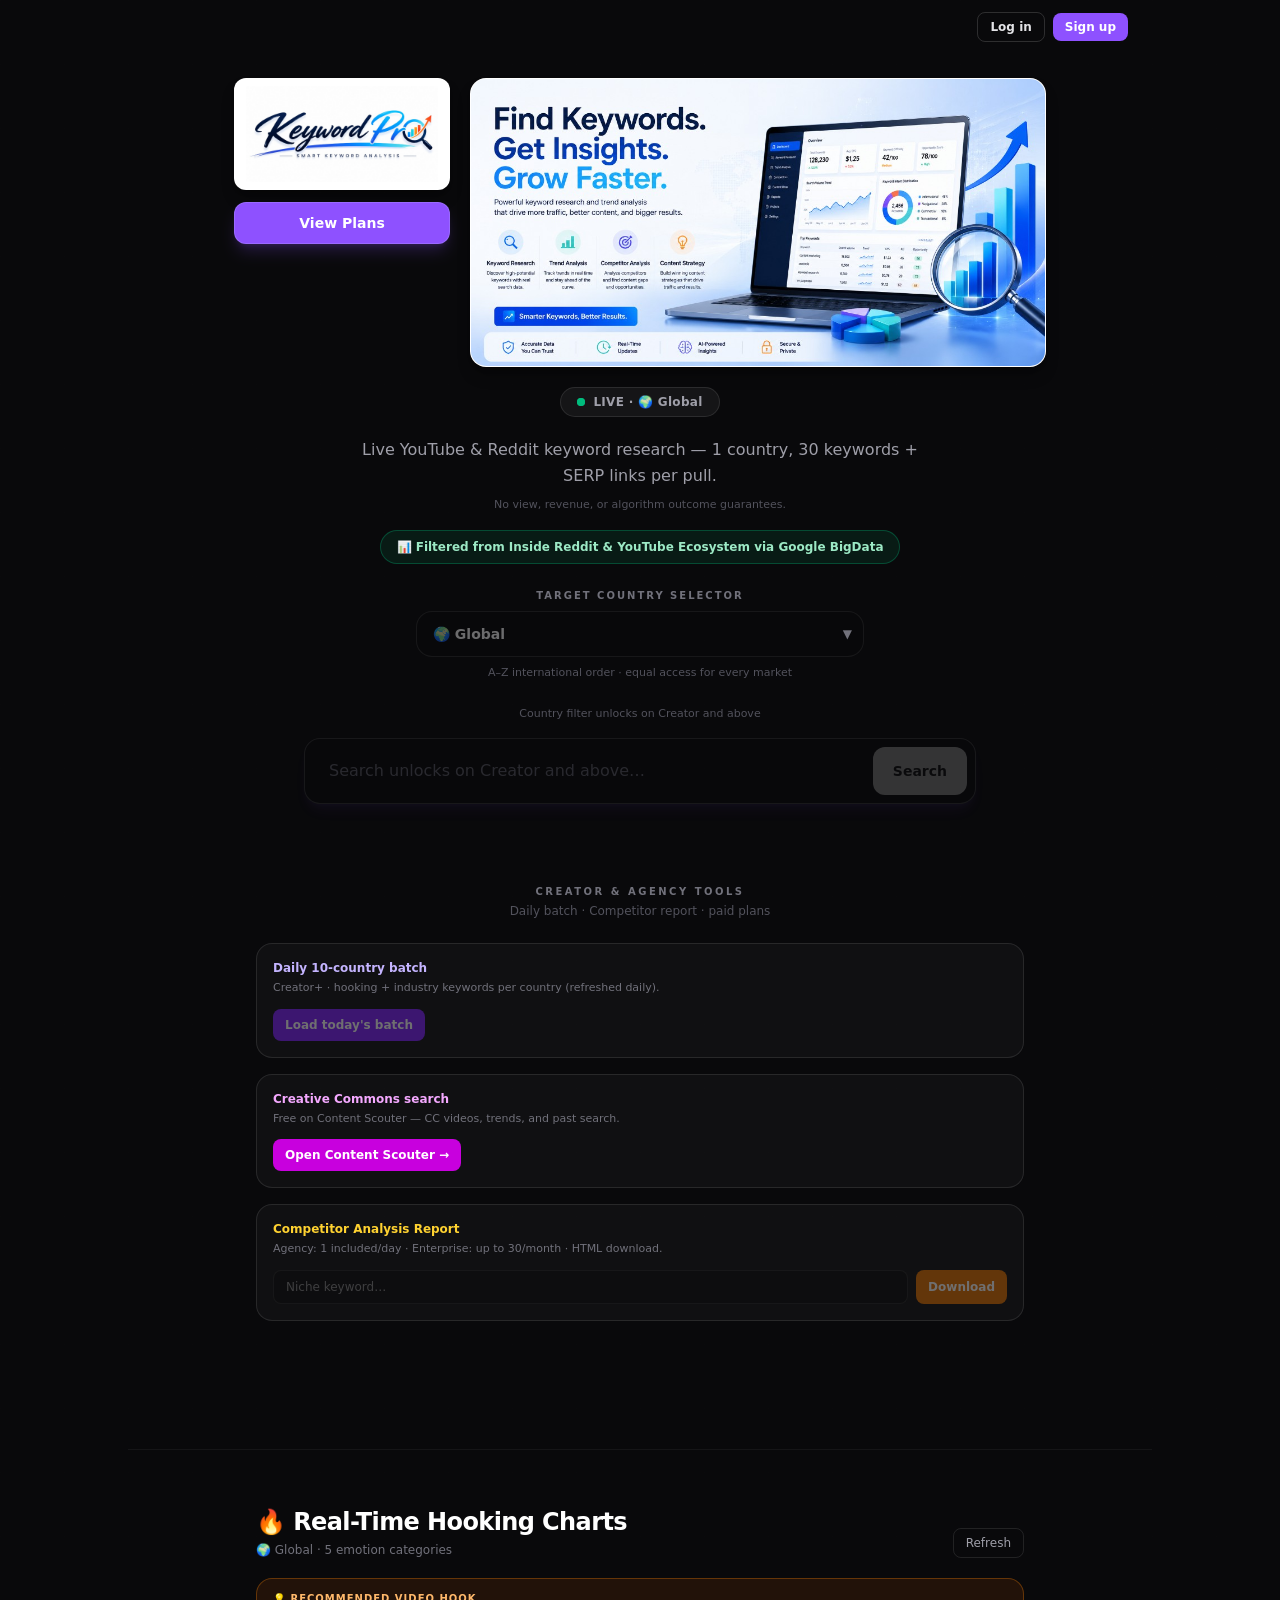
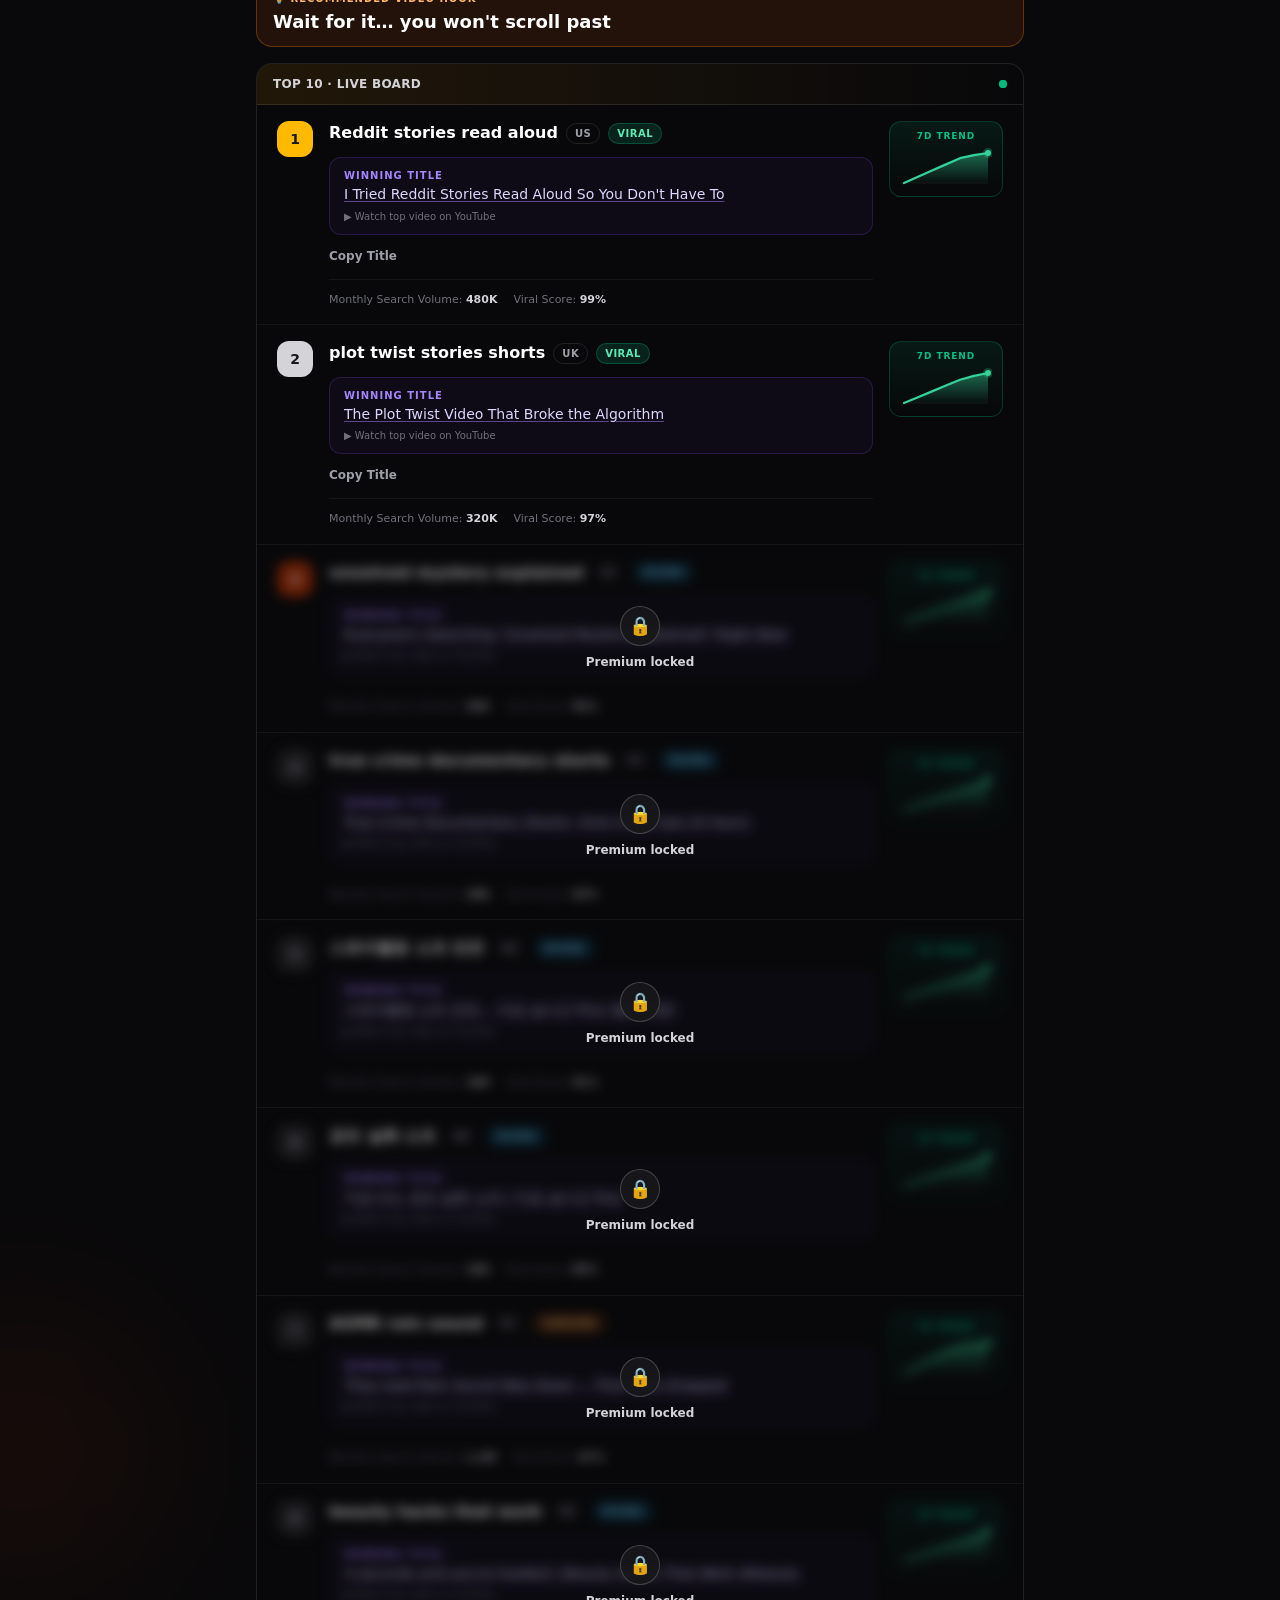
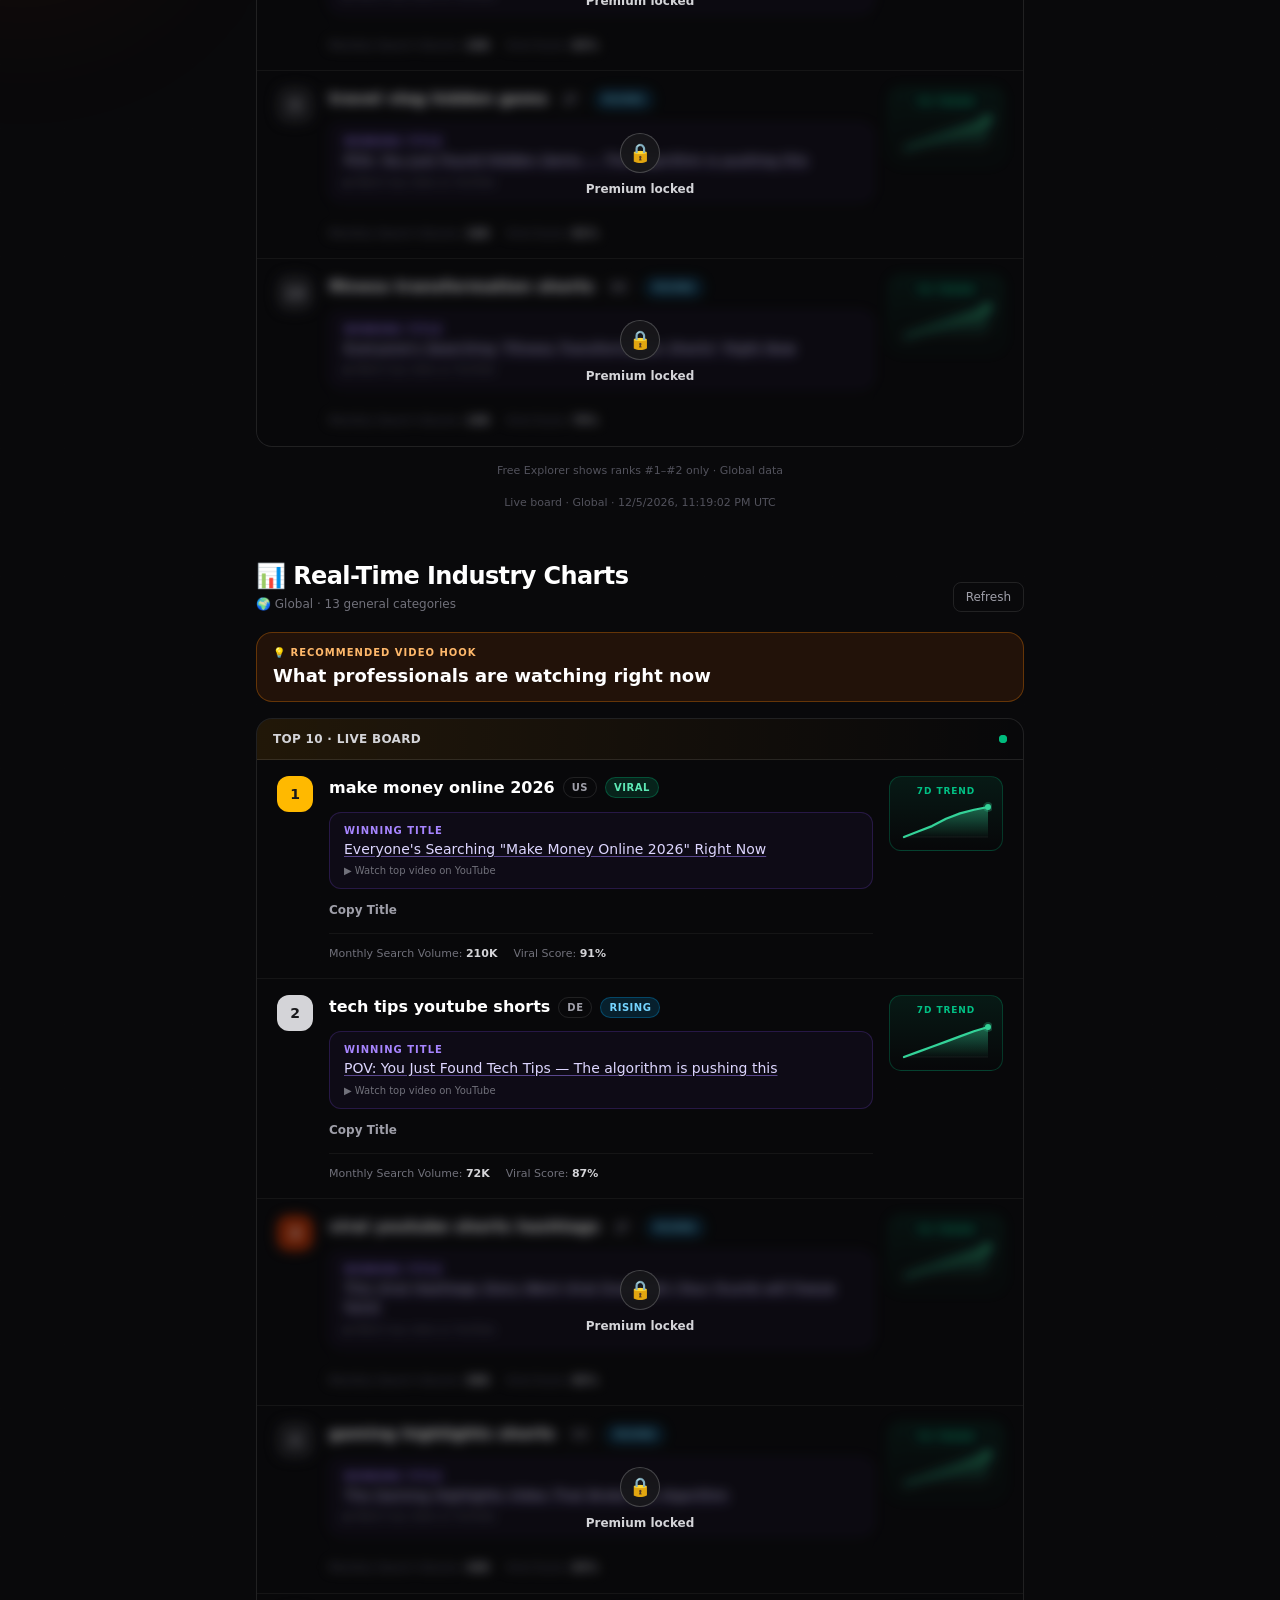
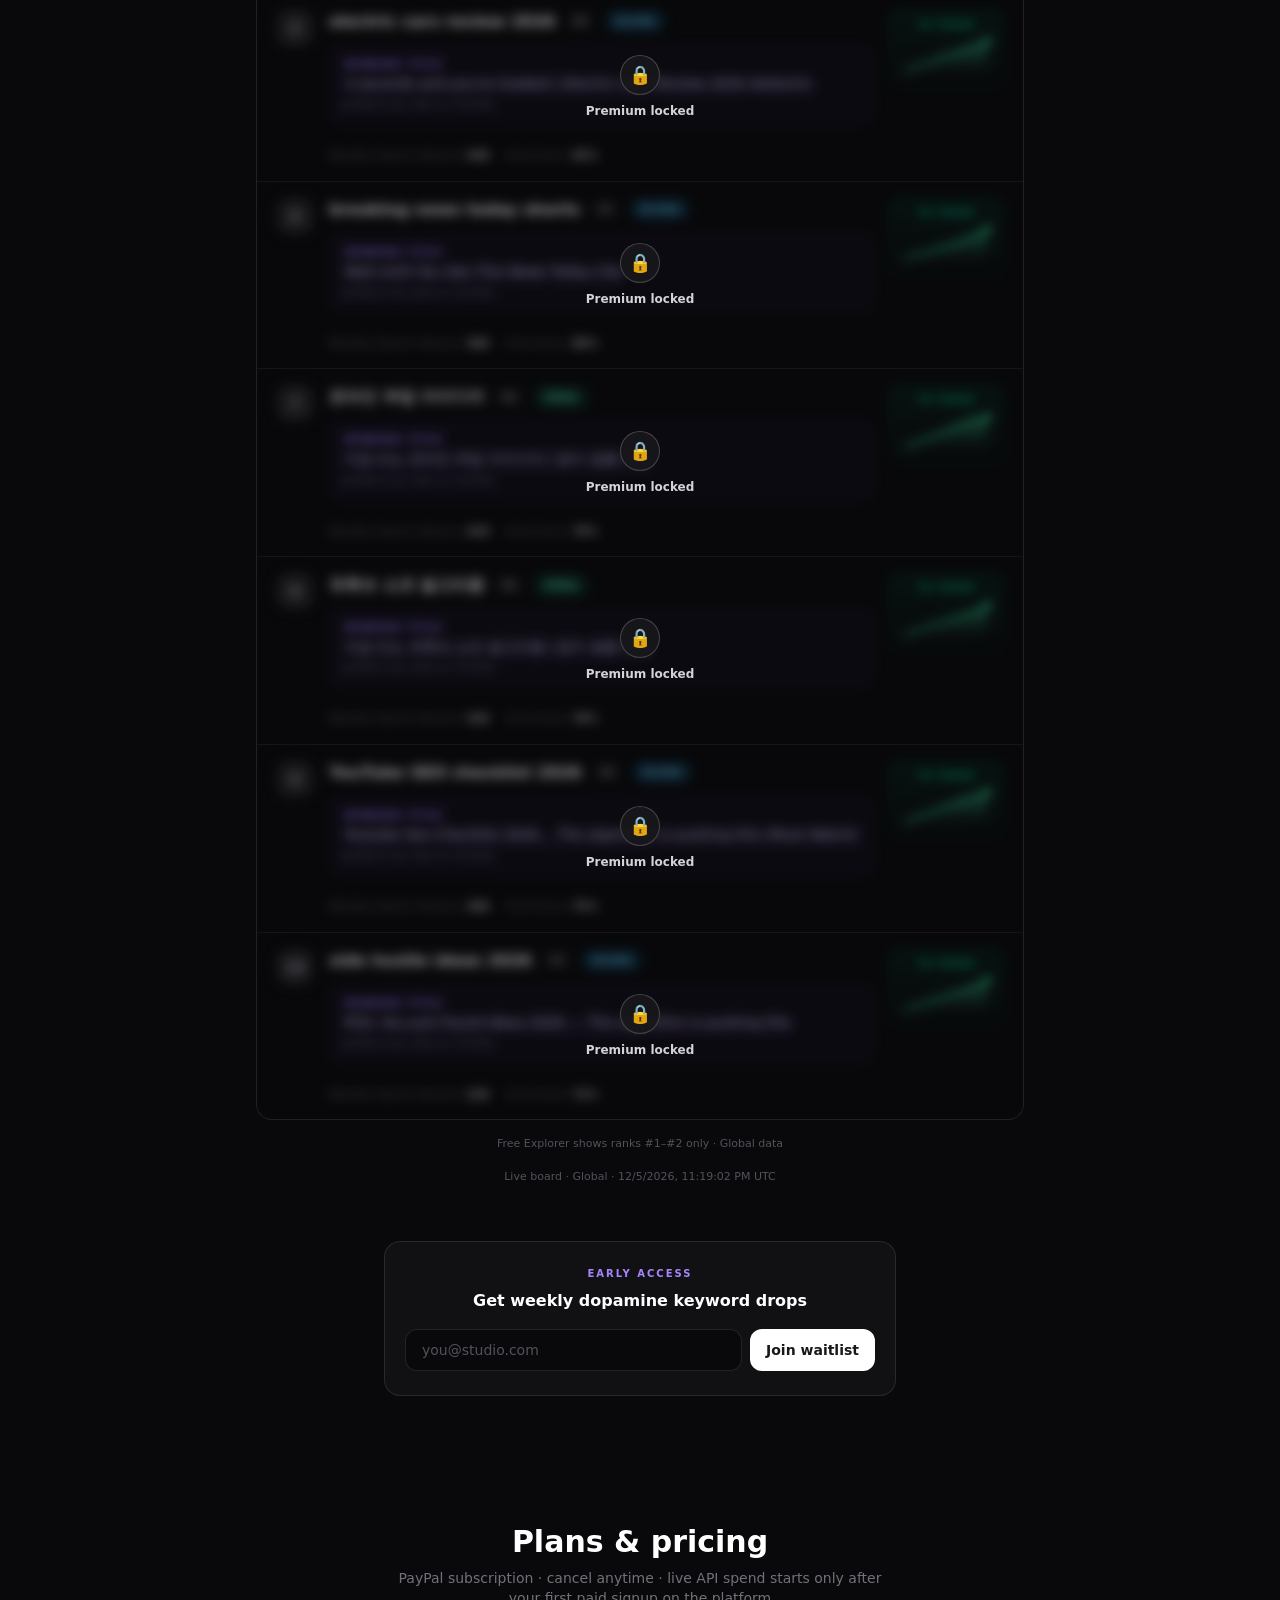
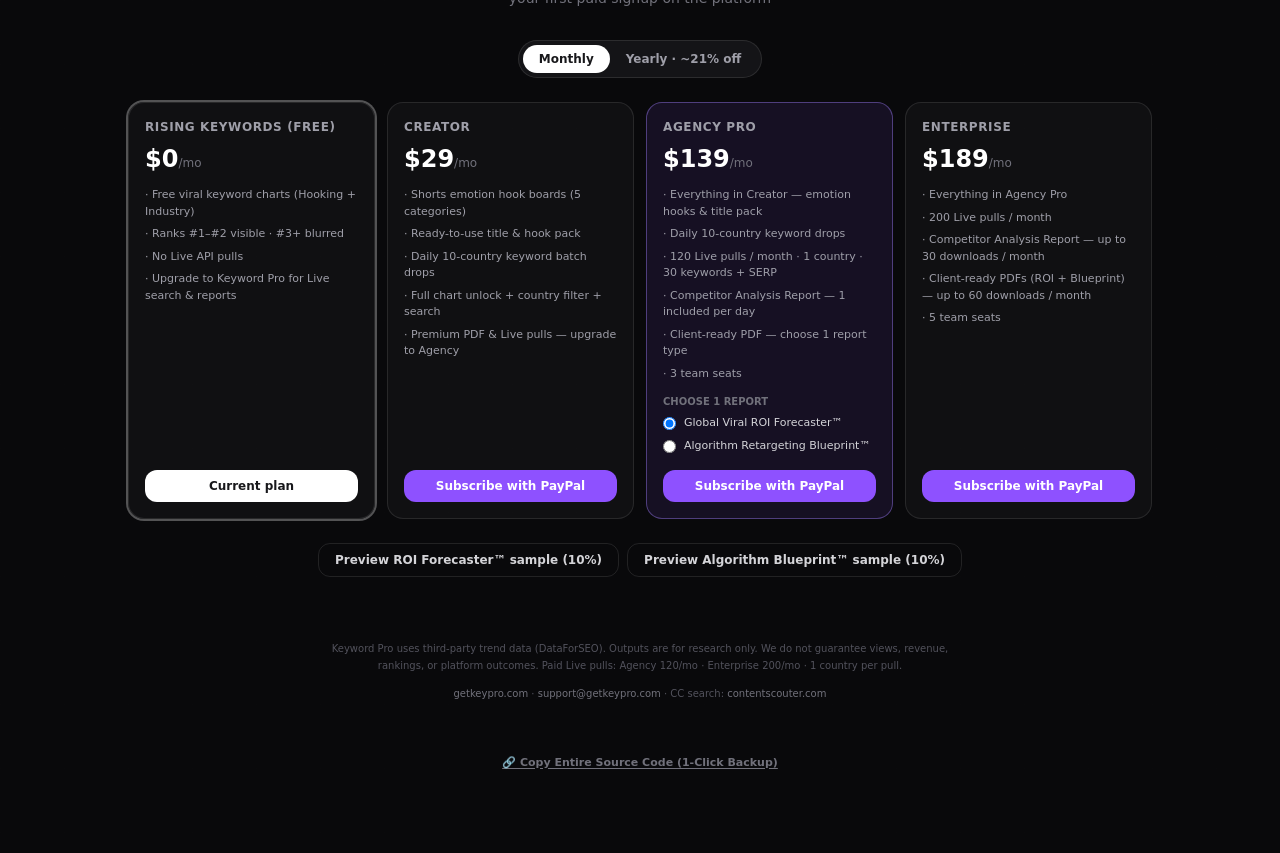
==== commit 4df04be9: "Wire Keyword Pro to GA property G-HKH98D9NJV" ====
--- a/index.html
+++ b/index.html
@@ -1 +1 @@
-<!DOCTYPE html><!--V3HUIi1xJRnT1cp9BgTbC--><html lang="en"><head><meta charSet="utf-8"/><meta name="viewport" content="width=device-width, initial-scale=1"/><link rel="preload" as="image" href="/keyword-pro-logo.png"/><link rel="preload" as="image" href="/keyword-pro-hero-banner.png"/><link rel="stylesheet" href="/nxt/static/css/b7cea68db7c53e96.css" data-precedence="next"/><link rel="preload" as="script" fetchPriority="low" href="/nxt/static/chunks/webpack-eb7f32b19ab9679c.js"/><script src="/nxt/static/chunks/4bd1b696-c023c6e3521b1417.js" async=""></script><script src="/nxt/static/chunks/255-2aa030c9ba2867e3.js" async=""></script><script src="/nxt/static/chunks/main-app-51fb928cd2727f00.js" async=""></script><script src="/nxt/static/chunks/app/layout-2e5c2416dc2c11b3.js" async=""></script><script src="/nxt/static/chunks/619-ba102abea3e3d0e4.js" async=""></script><script src="/nxt/static/chunks/239-17c63ab2a4f7ef9b.js" async=""></script><script src="/nxt/static/chunks/376-978318a47fc25c90.js" async=""></script><script src="/nxt/static/chunks/324-3edd810fc757b458.js" async=""></script><script src="/nxt/static/chunks/850-97735de41576a1cd.js" async=""></script><script src="/nxt/static/chunks/app/page-312d88407ba1e678.js" async=""></script><title>Keyword Pro | Live YouTube &amp; Reddit Keyword Research</title><meta name="description" content="Live keyword pulls with SERP links, trend charts, and research reports. No view or revenue guarantees — honest data for creators."/><meta property="og:title" content="Keyword Pro"/><meta property="og:description" content="Live keyword pulls with SERP links, trend charts, and research reports. No view or revenue guarantees — honest data for creators."/><meta property="og:url" content="https://getkeypro.com/"/><meta property="og:site_name" content="Keyword Pro"/><meta name="twitter:card" content="summary"/><meta name="twitter:title" content="Keyword Pro"/><meta name="twitter:description" content="Live keyword pulls with SERP links, trend charts, and research reports. No view or revenue guarantees — honest data for creators."/><script src="/nxt/static/chunks/polyfills-42372ed130431b0a.js" noModule=""></script></head><body class="antialiased"><div hidden=""><!--$--><!--/$--></div><div class="relative min-h-screen overflow-hidden bg-[#09090b] text-zinc-100"><div class="pointer-events-none absolute inset-0" aria-hidden="true"><div class="absolute top-[-20%] left-1/2 -translate-x-1/2 h-[600px] w-[800px] rounded-full bg-violet-600/10 blur-[120px]"></div><div class="absolute bottom-[-10%] right-[-10%] h-[400px] w-[400px] rounded-full bg-fuchsia-600/8 blur-[100px]"></div><div class="absolute top-[40%] left-[-10%] h-[300px] w-[300px] rounded-full bg-orange-600/6 blur-[80px]"></div><div class="absolute inset-0 opacity-[0.03]" style="background-image:linear-gradient(rgba(255,255,255,.1) 1px, transparent 1px), linear-gradient(90deg, rgba(255,255,255,.1) 1px, transparent 1px);background-size:64px 64px"></div></div><nav class="relative z-10 flex flex-wrap items-center justify-end px-6 py-3 max-w-5xl mx-auto gap-2"><button type="button" class="rounded-lg border border-white/15 px-3 py-1.5 text-xs font-semibold text-zinc-200 hover:bg-white/5">Log in</button><button type="button" class="rounded-lg bg-violet-500 px-3 py-1.5 text-xs font-bold text-white hover:bg-violet-400">Sign up</button></nav><main class="relative z-10 flex flex-col items-center px-5 pb-20 pt-4 sm:pt-6"><header class="text-center mb-8 sm:mb-10 w-full max-w-4xl"><div class="mx-auto mb-5 flex w-full flex-col items-center justify-center gap-4 sm:flex-row sm:items-start sm:gap-5"><div class="flex w-full max-w-[280px] flex-col items-center gap-3 sm:w-auto sm:shrink-0"><img alt="Keyword Pro" width="320" height="96" decoding="async" data-nimg="1" class="h-20 sm:h-24 md:h-28 w-auto rounded-xl bg-white px-3 py-2 object-contain shadow-lg shadow-black/30" style="color:transparent" src="/keyword-pro-logo.png"/><a class="inline-flex w-full items-center justify-center rounded-xl border border-violet-400/50 bg-violet-500 px-4 py-2.5 text-sm font-bold text-white shadow-lg shadow-violet-500/20 hover:bg-violet-400 transition-colors" href="/plans/">View Plans</a></div><div class="min-w-0 w-full max-w-xl overflow-hidden rounded-2xl border border-white/10 bg-white shadow-lg shadow-black/30"><img alt="Find Keywords. Get Insights. Grow Faster." width="960" height="480" decoding="async" data-nimg="1" class="h-auto w-full object-contain" style="color:transparent" src="/keyword-pro-hero-banner.png"/></div></div><div class="inline-flex items-center gap-2 rounded-full border border-white/10 bg-white/5 px-4 py-1.5 mb-5"><span class="relative flex h-2 w-2"><span class="absolute inline-flex h-full w-full animate-ping rounded-full bg-emerald-400 opacity-75"></span><span class="relative inline-flex h-2 w-2 rounded-full bg-emerald-500"></span></span><span class="text-xs font-semibold tracking-wide text-zinc-400">LIVE · <!-- -->🌍 Global</span></div><p class="text-sm sm:text-base text-zinc-400 max-w-xl mx-auto leading-relaxed mb-2">Live YouTube &amp; Reddit keyword research — 1 country, 30 keywords + SERP links per pull.</p><p class="text-[11px] text-zinc-600 max-w-lg mx-auto mb-4">No view, revenue, or algorithm outcome guarantees.</p><div class="inline-flex max-w-2xl mx-auto items-center justify-center rounded-full border border-emerald-500/30 bg-emerald-500/10 px-4 py-2 mb-6"><p class="text-[11px] sm:text-xs font-semibold text-emerald-200/95 text-center leading-snug">📊 Filtered from Inside Reddit &amp; YouTube Ecosystem via Google BigData</p></div><div class="mb-6 w-full flex justify-center"><div class="w-full max-w-md mx-auto"><label for="target-country" class="block text-[10px] font-bold uppercase tracking-[0.2em] text-zinc-500 mb-2 text-center">Target Country Selector</label><div class="relative"><select id="target-country" disabled="" class="w-full appearance-none rounded-2xl border border-white/15 bg-zinc-950/90 px-4 py-3 pr-10 text-sm font-semibold text-white outline-none focus:border-violet-400/40 disabled:opacity-40 disabled:cursor-not-allowed"><option value="GLOBAL" selected="">🌍 Global</option><option value="AR">🇦🇷<!-- --> <!-- -->Argentina<!-- --> (<!-- -->AR<!-- -->)</option><option value="AU">🇦🇺<!-- --> <!-- -->Australia<!-- --> (<!-- -->AU<!-- -->)</option><option value="AT">🇦🇹<!-- --> <!-- -->Austria<!-- --> (<!-- -->AT<!-- -->)</option><option value="BH">🇧🇭<!-- --> <!-- -->Bahrain<!-- --> (<!-- -->BH<!-- -->)</option><option value="BD">🇧🇩<!-- --> <!-- -->Bangladesh<!-- --> (<!-- -->BD<!-- -->)</option><option value="BE">🇧🇪<!-- --> <!-- -->Belgium<!-- --> (<!-- -->BE<!-- -->)</option><option value="BR">🇧🇷<!-- --> <!-- -->Brazil<!-- --> (<!-- -->BR<!-- -->)</option><option value="BG">🇧🇬<!-- --> <!-- -->Bulgaria<!-- --> (<!-- -->BG<!-- -->)</option><option value="CA">🇨🇦<!-- --> <!-- -->Canada<!-- --> (<!-- -->CA<!-- -->)</option><option value="CL">🇨🇱<!-- --> <!-- -->Chile<!-- --> (<!-- -->CL<!-- -->)</option><option value="CN">🇨🇳<!-- --> <!-- -->China<!-- --> (<!-- -->CN<!-- -->)</option><option value="CO">🇨🇴<!-- --> <!-- -->Colombia<!-- --> (<!-- -->CO<!-- -->)</option><option value="HR">🇭🇷<!-- --> <!-- -->Croatia<!-- --> (<!-- -->HR<!-- -->)</option><option value="CZ">🇨🇿<!-- --> <!-- -->Czechia<!-- --> (<!-- -->CZ<!-- -->)</option><option value="DK">🇩🇰<!-- --> <!-- -->Denmark<!-- --> (<!-- -->DK<!-- -->)</option><option value="EC">🇪🇨<!-- --> <!-- -->Ecuador<!-- --> (<!-- -->EC<!-- -->)</option><option value="EG">🇪🇬<!-- --> <!-- -->Egypt<!-- --> (<!-- -->EG<!-- -->)</option><option value="FI">🇫🇮<!-- --> <!-- -->Finland<!-- --> (<!-- -->FI<!-- -->)</option><option value="FR">🇫🇷<!-- --> <!-- -->France<!-- --> (<!-- -->FR<!-- -->)</option><option value="DE">🇩🇪<!-- --> <!-- -->Germany<!-- --> (<!-- -->DE<!-- -->)</option><option value="GH">🇬🇭<!-- --> <!-- -->Ghana<!-- --> (<!-- -->GH<!-- -->)</option><option value="GR">🇬🇷<!-- --> <!-- -->Greece<!-- --> (<!-- -->GR<!-- -->)</option><option value="HK">🇭🇰<!-- --> <!-- -->Hong Kong<!-- --> (<!-- -->HK<!-- -->)</option><option value="HU">🇭🇺<!-- --> <!-- -->Hungary<!-- --> (<!-- -->HU<!-- -->)</option><option value="IN">🇮🇳<!-- --> <!-- -->India<!-- --> (<!-- -->IN<!-- -->)</option><option value="ID">🇮🇩<!-- --> <!-- -->Indonesia<!-- --> (<!-- -->ID<!-- -->)</option><option value="IE">🇮🇪<!-- --> <!-- -->Ireland<!-- --> (<!-- -->IE<!-- -->)</option><option value="IL">🇮🇱<!-- --> <!-- -->Israel<!-- --> (<!-- -->IL<!-- -->)</option><option value="IT">🇮🇹<!-- --> <!-- -->Italy<!-- --> (<!-- -->IT<!-- -->)</option><option value="JP">🇯🇵<!-- --> <!-- -->Japan<!-- --> (<!-- -->JP<!-- -->)</option><option value="JO">🇯🇴<!-- --> <!-- -->Jordan<!-- --> (<!-- -->JO<!-- -->)</option><option value="KZ">🇰🇿<!-- --> <!-- -->Kazakhstan<!-- --> (<!-- -->KZ<!-- -->)</option><option value="KE">🇰🇪<!-- --> <!-- -->Kenya<!-- --> (<!-- -->KE<!-- -->)</option><option value="KR">🇰🇷<!-- --> <!-- -->Korea<!-- --> (<!-- -->KR<!-- -->)</option><option value="KW">🇰🇼<!-- --> <!-- -->Kuwait<!-- --> (<!-- -->KW<!-- -->)</option><option value="MY">🇲🇾<!-- --> <!-- -->Malaysia<!-- --> (<!-- -->MY<!-- -->)</option><option value="MX">🇲🇽<!-- --> <!-- -->Mexico<!-- --> (<!-- -->MX<!-- -->)</option><option value="MA">🇲🇦<!-- --> <!-- -->Morocco<!-- --> (<!-- -->MA<!-- -->)</option><option value="NP">🇳🇵<!-- --> <!-- -->Nepal<!-- --> (<!-- -->NP<!-- -->)</option><option value="NL">🇳🇱<!-- --> <!-- -->Netherlands<!-- --> (<!-- -->NL<!-- -->)</option><option value="NZ">🇳🇿<!-- --> <!-- -->New Zealand<!-- --> (<!-- -->NZ<!-- -->)</option><option value="NG">🇳🇬<!-- --> <!-- -->Nigeria<!-- --> (<!-- -->NG<!-- -->)</option><option value="NO">🇳🇴<!-- --> <!-- -->Norway<!-- --> (<!-- -->NO<!-- -->)</option><option value="OM">🇴🇲<!-- --> <!-- -->Oman<!-- --> (<!-- -->OM<!-- -->)</option><option value="PK">🇵🇰<!-- --> <!-- -->Pakistan<!-- --> (<!-- -->PK<!-- -->)</option><option value="PE">🇵🇪<!-- --> <!-- -->Peru<!-- --> (<!-- -->PE<!-- -->)</option><option value="PH">🇵🇭<!-- --> <!-- -->Philippines<!-- --> (<!-- -->PH<!-- -->)</option><option value="PL">🇵🇱<!-- --> <!-- -->Poland<!-- --> (<!-- -->PL<!-- -->)</option><option value="PT">🇵🇹<!-- --> <!-- -->Portugal<!-- --> (<!-- -->PT<!-- -->)</option><option value="QA">🇶🇦<!-- --> <!-- -->Qatar<!-- --> (<!-- -->QA<!-- -->)</option><option value="RO">🇷🇴<!-- --> <!-- -->Romania<!-- --> (<!-- -->RO<!-- -->)</option><option value="RU">🇷🇺<!-- --> <!-- -->Russia<!-- --> (<!-- -->RU<!-- -->)</option><option value="SA">🇸🇦<!-- --> <!-- -->Saudi Arabia<!-- --> (<!-- -->SA<!-- -->)</option><option value="RS">🇷🇸<!-- --> <!-- -->Serbia<!-- --> (<!-- -->RS<!-- -->)</option><option value="SG">🇸🇬<!-- --> <!-- -->Singapore<!-- --> (<!-- -->SG<!-- -->)</option><option value="SK">🇸🇰<!-- --> <!-- -->Slovakia<!-- --> (<!-- -->SK<!-- -->)</option><option value="ZA">🇿🇦<!-- --> <!-- -->South Africa<!-- --> (<!-- -->ZA<!-- -->)</option><option value="ES">🇪🇸<!-- --> <!-- -->Spain<!-- --> (<!-- -->ES<!-- -->)</option><option value="LK">🇱🇰<!-- --> <!-- -->Sri Lanka<!-- --> (<!-- -->LK<!-- -->)</option><option value="SE">🇸🇪<!-- --> <!-- -->Sweden<!-- --> (<!-- -->SE<!-- -->)</option><option value="CH">🇨🇭<!-- --> <!-- -->Switzerland<!-- --> (<!-- -->CH<!-- -->)</option><option value="TW">🇹🇼<!-- --> <!-- -->Taiwan<!-- --> (<!-- -->TW<!-- -->)</option><option value="TH">🇹🇭<!-- --> <!-- -->Thailand<!-- --> (<!-- -->TH<!-- -->)</option><option value="TN">🇹🇳<!-- --> <!-- -->Tunisia<!-- --> (<!-- -->TN<!-- -->)</option><option value="TR">🇹🇷<!-- --> <!-- -->Turkey<!-- --> (<!-- -->TR<!-- -->)</option><option value="UA">🇺🇦<!-- --> <!-- -->Ukraine<!-- --> (<!-- -->UA<!-- -->)</option><option value="AE">🇦🇪<!-- --> <!-- -->United Arab Emirates<!-- --> (<!-- -->AE<!-- -->)</option><option value="UK">🇬🇧<!-- --> <!-- -->United Kingdom<!-- --> (<!-- -->UK<!-- -->)</option><option value="US">🇺🇸<!-- --> <!-- -->United States<!-- --> (<!-- -->US<!-- -->)</option><option value="UZ">🇺🇿<!-- --> <!-- -->Uzbekistan<!-- --> (<!-- -->UZ<!-- -->)</option><option value="VE">🇻🇪<!-- --> <!-- -->Venezuela<!-- --> (<!-- -->VE<!-- -->)</option><option value="VN">🇻🇳<!-- --> <!-- -->Vietnam<!-- --> (<!-- -->VN<!-- -->)</option></select><span class="pointer-events-none absolute right-3 top-1/2 -translate-y-1/2 text-zinc-500 text-xs" aria-hidden="true">▼</span></div><p class="mt-2 text-[11px] text-zinc-600 text-center">A–Z international order · equal access for every market</p></div></div><p class="text-[11px] text-zinc-600 mb-4">Country filter unlocks on Creator and above</p><form class="w-full max-w-2xl mx-auto"><div class="flex items-stretch gap-2 rounded-2xl border border-white/15 bg-zinc-950/80 p-2 shadow-lg shadow-violet-500/10 focus-within:border-violet-400/40 transition-colors opacity-45"><input type="search" placeholder="Search unlocks on Creator and above…" class="flex-1 min-w-0 rounded-xl bg-transparent px-4 py-3 text-sm sm:text-base text-white placeholder:text-zinc-600 outline-none" disabled="" value=""/><button type="submit" disabled="" class="shrink-0 rounded-xl bg-white px-5 py-3 text-sm font-black text-zinc-900 hover:bg-zinc-200 disabled:opacity-40 transition-colors">Search</button></div></form></header><section class="w-full max-w-3xl mx-auto mt-10 animate-fade-in"><div class="text-center mb-6"><p class="text-[10px] font-bold uppercase tracking-[0.25em] text-zinc-500 mb-1">Creator &amp; Agency tools</p><p class="text-xs text-zinc-600">Daily batch · Competitor report · paid plans</p></div><div class="grid gap-4 sm:grid-cols-1"><div class="rounded-2xl border border-white/10 bg-zinc-900/50 p-4"><p class="text-xs font-bold text-violet-300 mb-1">Daily 10-country batch</p><p class="text-[11px] text-zinc-500 mb-3">Creator+ · hooking + industry keywords per country (refreshed daily).</p><button type="button" disabled="" class="rounded-lg bg-violet-600 px-3 py-2 text-xs font-bold text-white disabled:opacity-40">Load today&#x27;s batch</button></div><div class="rounded-2xl border border-white/10 bg-zinc-900/50 p-4"><p class="text-xs font-bold text-fuchsia-300 mb-1">Creative Commons search</p><p class="text-[11px] text-zinc-500 mb-3">Free on Content Scouter — CC videos, trends, and past search.</p><a href="https://contentscouter.com" target="_blank" rel="noopener noreferrer" class="inline-flex rounded-lg bg-fuchsia-600 px-3 py-2 text-xs font-bold text-white hover:bg-fuchsia-500 transition-colors">Open Content Scouter →</a></div><div class="rounded-2xl border border-white/10 bg-zinc-900/50 p-4"><p class="text-xs font-bold text-amber-300 mb-1">Competitor Analysis Report</p><p class="text-[11px] text-zinc-500 mb-3">Agency: 1 included/day · Enterprise: up to 30/month · HTML download.</p><div class="flex gap-2"><input type="text" placeholder="Niche keyword…" disabled="" class="flex-1 rounded-lg border border-white/10 bg-zinc-950/80 px-3 py-2 text-xs text-white outline-none disabled:opacity-40" value=""/><button type="button" disabled="" class="rounded-lg bg-amber-600 px-3 py-2 text-xs font-bold text-white disabled:opacity-40">Download</button></div></div></div></section><section class="w-full max-w-5xl mx-auto mt-24 sm:mt-32 pt-10 sm:pt-14 border-t border-white/5 space-y-12 animate-fade-in"><section class="w-full max-w-3xl mx-auto animate-fade-in"><div class="flex items-end justify-between gap-4 mb-5"><div><h2 class="text-xl sm:text-2xl font-black text-white tracking-tight">🔥 Real-Time Hooking Charts</h2><p class="text-xs text-zinc-500 mt-1">🌍 Global · 5 emotion categories</p></div><button type="button" class="shrink-0 text-xs text-zinc-400 hover:text-white px-3 py-1.5 rounded-lg border border-white/10 hover:border-white/20 disabled:opacity-40 transition-colors">Refresh</button></div><div class="rounded-2xl bg-orange-500/10 border border-orange-400/30 px-4 py-3 mb-4"><p class="text-[10px] font-bold uppercase tracking-widest text-orange-300 mb-1">💡 Recommended Video Hook</p><p class="text-base sm:text-lg font-bold text-white leading-snug">Wait for it… you won&#x27;t scroll past</p></div><div class="rounded-2xl border border-white/10 bg-zinc-950/60 overflow-hidden"><div class="px-4 py-3 border-b border-white/10 flex items-center justify-between bg-gradient-to-r from-amber-500/10 to-transparent"><p class="text-xs font-bold text-zinc-300 tracking-wide">TOP <!-- -->10<!-- --> · LIVE BOARD</p><span class="relative flex h-2 w-2"><span class="absolute inline-flex h-full w-full animate-ping rounded-full bg-emerald-400 opacity-75"></span><span class="relative inline-flex h-2 w-2 rounded-full bg-emerald-500"></span></span></div><div class="divide-y divide-white/5"><article class="relative px-4 sm:px-5 py-4 hover:bg-white/[0.03] transition-colors overflow-hidden"><div class="flex items-start gap-3 sm:gap-4 transition-[filter] "><span class="flex h-9 w-9 shrink-0 items-center justify-center rounded-xl text-sm font-black bg-amber-400 text-zinc-900">1</span><div class="flex-1 min-w-0"><div class="flex flex-wrap items-center gap-2 mb-3"><h3 class="font-bold text-white text-sm sm:text-base">Reddit stories read aloud</h3><span class="text-[10px] font-bold uppercase tracking-wider px-2 py-0.5 rounded-full border border-white/10 text-zinc-400">US</span><span class="text-[10px] font-bold uppercase tracking-wider px-2 py-0.5 rounded-full border bg-emerald-500/15 text-emerald-300 border-emerald-500/30">Viral</span></div><div class="rounded-xl bg-violet-500/5 border border-violet-500/20 px-3.5 py-2.5 mb-2"><p class="text-[10px] font-bold uppercase tracking-widest text-violet-400 mb-0.5">Winning Title</p><a href="https://www.youtube.com/results?search_query=Reddit%20stories%20read%20aloud" target="_blank" rel="noopener noreferrer" class="text-sm font-medium text-violet-200 hover:text-white underline underline-offset-2 decoration-violet-400/50 leading-snug block">I Tried Reddit Stories Read Aloud So You Don&#x27;t Have To</a><p class="mt-1 text-[10px] text-zinc-500">▶ Watch top video on YouTube</p></div><button type="button" class="text-xs font-semibold text-zinc-400 hover:text-violet-300 transition-colors">Copy Title</button><div class="mt-3 flex flex-wrap items-center gap-x-4 gap-y-1 border-t border-white/5 pt-3 text-[11px] text-zinc-500"><span>Monthly Search Volume:<!-- --> <span class="font-semibold text-zinc-300">480K</span></span><span>Viral Score:<!-- --> <span class="font-semibold text-zinc-300">99<!-- -->%</span></span></div></div><div class="shrink-0 rounded-xl border border-emerald-500/25 bg-gradient-to-b from-emerald-500/10 to-transparent px-2.5 py-2 " title="7d trend"><p class="text-[9px] font-bold uppercase tracking-widest text-emerald-400/90 mb-1 text-center">7d trend</p><svg width="92" height="40" viewBox="0 0 92 40" class="block mx-auto" aria-hidden="true"><defs><linearGradient id="_R_38p8jdbtb_" x1="0" y1="0" x2="0" y2="1"><stop offset="0%" stop-color="#34d399" stop-opacity="0.45"></stop><stop offset="100%" stop-color="#34d399" stop-opacity="0.02"></stop></linearGradient></defs><line x1="4" y1="35" x2="88" y2="35" stroke="rgba(255,255,255,0.06)" stroke-width="1"></line><path d="M4.00 35.00 L18.00 28.79 L32.00 22.59 L46.00 16.38 L60.00 10.17 L74.00 7.07 L88.00 5.00 L88.00 35.00 L4.00 35.00 Z" fill="url(#_R_38p8jdbtb_)"></path><path d="M4.00 35.00 L18.00 28.79 L32.00 22.59 L46.00 16.38 L60.00 10.17 L74.00 7.07 L88.00 5.00" fill="none" stroke="#34d399" stroke-width="2.25" stroke-linecap="round" stroke-linejoin="round"></path><circle cx="88" cy="5" r="3" fill="#34d399"></circle><circle cx="88" cy="5" r="5" fill="#34d399" fill-opacity="0.25"></circle></svg></div></div></article><article class="relative px-4 sm:px-5 py-4 hover:bg-white/[0.03] transition-colors overflow-hidden"><div class="flex items-start gap-3 sm:gap-4 transition-[filter] "><span class="flex h-9 w-9 shrink-0 items-center justify-center rounded-xl text-sm font-black bg-zinc-300 text-zinc-900">2</span><div class="flex-1 min-w-0"><div class="flex flex-wrap items-center gap-2 mb-3"><h3 class="font-bold text-white text-sm sm:text-base">plot twist stories shorts</h3><span class="text-[10px] font-bold uppercase tracking-wider px-2 py-0.5 rounded-full border border-white/10 text-zinc-400">UK</span><span class="text-[10px] font-bold uppercase tracking-wider px-2 py-0.5 rounded-full border bg-emerald-500/15 text-emerald-300 border-emerald-500/30">Viral</span></div><div class="rounded-xl bg-violet-500/5 border border-violet-500/20 px-3.5 py-2.5 mb-2"><p class="text-[10px] font-bold uppercase tracking-widest text-violet-400 mb-0.5">Winning Title</p><a href="https://www.youtube.com/results?search_query=plot%20twist%20stories%20shorts" target="_blank" rel="noopener noreferrer" class="text-sm font-medium text-violet-200 hover:text-white underline underline-offset-2 decoration-violet-400/50 leading-snug block">The Plot Twist Video That Broke the Algorithm</a><p class="mt-1 text-[10px] text-zinc-500">▶ Watch top video on YouTube</p></div><button type="button" class="text-xs font-semibold text-zinc-400 hover:text-violet-300 transition-colors">Copy Title</button><div class="mt-3 flex flex-wrap items-center gap-x-4 gap-y-1 border-t border-white/5 pt-3 text-[11px] text-zinc-500"><span>Monthly Search Volume:<!-- --> <span class="font-semibold text-zinc-300">320K</span></span><span>Viral Score:<!-- --> <span class="font-semibold text-zinc-300">97<!-- -->%</span></span></div></div><div class="shrink-0 rounded-xl border border-emerald-500/25 bg-gradient-to-b from-emerald-500/10 to-transparent px-2.5 py-2 " title="7d trend"><p class="text-[9px] font-bold uppercase tracking-widest text-emerald-400/90 mb-1 text-center">7d trend</p><svg width="92" height="40" viewBox="0 0 92 40" class="block mx-auto" aria-hidden="true"><defs><linearGradient id="_R_3998jdbtb_" x1="0" y1="0" x2="0" y2="1"><stop offset="0%" stop-color="#34d399" stop-opacity="0.45"></stop><stop offset="100%" stop-color="#34d399" stop-opacity="0.02"></stop></linearGradient></defs><line x1="4" y1="35" x2="88" y2="35" stroke="rgba(255,255,255,0.06)" stroke-width="1"></line><path d="M4.00 35.00 L18.00 29.19 L32.00 23.39 L46.00 17.58 L60.00 11.77 L74.00 7.90 L88.00 5.00 L88.00 35.00 L4.00 35.00 Z" fill="url(#_R_3998jdbtb_)"></path><path d="M4.00 35.00 L18.00 29.19 L32.00 23.39 L46.00 17.58 L60.00 11.77 L74.00 7.90 L88.00 5.00" fill="none" stroke="#34d399" stroke-width="2.25" stroke-linecap="round" stroke-linejoin="round"></path><circle cx="88" cy="5" r="3" fill="#34d399"></circle><circle cx="88" cy="5" r="5" fill="#34d399" fill-opacity="0.25"></circle></svg></div></div></article><article class="relative px-4 sm:px-5 py-4 hover:bg-white/[0.03] transition-colors overflow-hidden"><div class="flex items-start gap-3 sm:gap-4 transition-[filter] blur-[6px] select-none pointer-events-none"><span class="flex h-9 w-9 shrink-0 items-center justify-center rounded-xl text-sm font-black bg-orange-700/80 text-white">3</span><div class="flex-1 min-w-0"><div class="flex flex-wrap items-center gap-2 mb-3"><h3 class="font-bold text-white text-sm sm:text-base">unsolved mystery explained</h3><span class="text-[10px] font-bold uppercase tracking-wider px-2 py-0.5 rounded-full border border-white/10 text-zinc-400">US</span><span class="text-[10px] font-bold uppercase tracking-wider px-2 py-0.5 rounded-full border bg-sky-500/15 text-sky-300 border-sky-500/30">Rising</span></div><div class="rounded-xl bg-violet-500/5 border border-violet-500/20 px-3.5 py-2.5 mb-2"><p class="text-[10px] font-bold uppercase tracking-widest text-violet-400 mb-0.5">Winning Title</p><a href="https://www.youtube.com/results?search_query=unsolved%20mystery%20explained" target="_blank" rel="noopener noreferrer" class="text-sm font-medium text-violet-200 hover:text-white underline underline-offset-2 decoration-violet-400/50 leading-snug block">Everyone&#x27;s Searching &quot;Unsolved Mystery Explained&quot; Right Now</a><p class="mt-1 text-[10px] text-zinc-500">▶ Watch top video on YouTube</p></div><div class="mt-3 flex flex-wrap items-center gap-x-4 gap-y-1 border-t border-white/5 pt-3 text-[11px] text-zinc-500"><span>Monthly Search Volume:<!-- --> <span class="font-semibold text-zinc-300">95K</span></span><span>Viral Score:<!-- --> <span class="font-semibold text-zinc-300">95<!-- -->%</span></span></div></div><div class="shrink-0 rounded-xl border border-emerald-500/25 bg-gradient-to-b from-emerald-500/10 to-transparent px-2.5 py-2 " title="7d trend"><p class="text-[9px] font-bold uppercase tracking-widest text-emerald-400/90 mb-1 text-center">7d trend</p><svg width="92" height="40" viewBox="0 0 92 40" class="block mx-auto" aria-hidden="true"><defs><linearGradient id="_R_39p8jdbtb_" x1="0" y1="0" x2="0" y2="1"><stop offset="0%" stop-color="#34d399" stop-opacity="0.45"></stop><stop offset="100%" stop-color="#34d399" stop-opacity="0.02"></stop></linearGradient></defs><line x1="4" y1="35" x2="88" y2="35" stroke="rgba(255,255,255,0.06)" stroke-width="1"></line><path d="M4.00 35.00 L18.00 30.59 L32.00 25.29 L46.00 20.00 L60.00 14.71 L74.00 9.41 L88.00 5.00 L88.00 35.00 L4.00 35.00 Z" fill="url(#_R_39p8jdbtb_)"></path><path d="M4.00 35.00 L18.00 30.59 L32.00 25.29 L46.00 20.00 L60.00 14.71 L74.00 9.41 L88.00 5.00" fill="none" stroke="#34d399" stroke-width="2.25" stroke-linecap="round" stroke-linejoin="round"></path><circle cx="88" cy="5" r="3" fill="#34d399"></circle><circle cx="88" cy="5" r="5" fill="#34d399" fill-opacity="0.25"></circle></svg></div></div><div class="absolute inset-0 flex flex-col items-center justify-center bg-zinc-950/40"><span class="flex h-10 w-10 items-center justify-center rounded-full border border-white/20 bg-zinc-900/90 text-lg" aria-hidden="true">🔒</span><p class="mt-2 text-xs font-semibold text-zinc-300">Premium locked</p></div></article><article class="relative px-4 sm:px-5 py-4 hover:bg-white/[0.03] transition-colors overflow-hidden"><div class="flex items-start gap-3 sm:gap-4 transition-[filter] blur-[6px] select-none pointer-events-none"><span class="flex h-9 w-9 shrink-0 items-center justify-center rounded-xl text-sm font-black bg-zinc-800 text-zinc-400">4</span><div class="flex-1 min-w-0"><div class="flex flex-wrap items-center gap-2 mb-3"><h3 class="font-bold text-white text-sm sm:text-base">true crime documentary shorts</h3><span class="text-[10px] font-bold uppercase tracking-wider px-2 py-0.5 rounded-full border border-white/10 text-zinc-400">US</span><span class="text-[10px] font-bold uppercase tracking-wider px-2 py-0.5 rounded-full border bg-sky-500/15 text-sky-300 border-sky-500/30">Rising</span></div><div class="rounded-xl bg-violet-500/5 border border-violet-500/20 px-3.5 py-2.5 mb-2"><p class="text-[10px] font-bold uppercase tracking-widest text-violet-400 mb-0.5">Winning Title</p><a href="https://www.youtube.com/results?search_query=true%20crime%20documentary%20shorts" target="_blank" rel="noopener noreferrer" class="text-sm font-medium text-violet-200 hover:text-white underline underline-offset-2 decoration-violet-400/50 leading-snug block">True Crime Documentary Shorts: Viral in the last 24 hours</a><p class="mt-1 text-[10px] text-zinc-500">▶ Watch top video on YouTube</p></div><div class="mt-3 flex flex-wrap items-center gap-x-4 gap-y-1 border-t border-white/5 pt-3 text-[11px] text-zinc-500"><span>Monthly Search Volume:<!-- --> <span class="font-semibold text-zinc-300">28K</span></span><span>Viral Score:<!-- --> <span class="font-semibold text-zinc-300">93<!-- -->%</span></span></div></div><div class="shrink-0 rounded-xl border border-emerald-500/25 bg-gradient-to-b from-emerald-500/10 to-transparent px-2.5 py-2 " title="7d trend"><p class="text-[9px] font-bold uppercase tracking-widest text-emerald-400/90 mb-1 text-center">7d trend</p><svg width="92" height="40" viewBox="0 0 92 40" class="block mx-auto" aria-hidden="true"><defs><linearGradient id="_R_3a98jdbtb_" x1="0" y1="0" x2="0" y2="1"><stop offset="0%" stop-color="#34d399" stop-opacity="0.45"></stop><stop offset="100%" stop-color="#34d399" stop-opacity="0.02"></stop></linearGradient></defs><line x1="4" y1="35" x2="88" y2="35" stroke="rgba(255,255,255,0.06)" stroke-width="1"></line><path d="M4.00 35.00 L18.00 30.26 L32.00 25.53 L46.00 20.79 L60.00 16.05 L74.00 11.32 L88.00 5.00 L88.00 35.00 L4.00 35.00 Z" fill="url(#_R_3a98jdbtb_)"></path><path d="M4.00 35.00 L18.00 30.26 L32.00 25.53 L46.00 20.79 L60.00 16.05 L74.00 11.32 L88.00 5.00" fill="none" stroke="#34d399" stroke-width="2.25" stroke-linecap="round" stroke-linejoin="round"></path><circle cx="88" cy="5" r="3" fill="#34d399"></circle><circle cx="88" cy="5" r="5" fill="#34d399" fill-opacity="0.25"></circle></svg></div></div><div class="absolute inset-0 flex flex-col items-center justify-center bg-zinc-950/40"><span class="flex h-10 w-10 items-center justify-center rounded-full border border-white/20 bg-zinc-900/90 text-lg" aria-hidden="true">🔒</span><p class="mt-2 text-xs font-semibold text-zinc-300">Premium locked</p></div></article><article class="relative px-4 sm:px-5 py-4 hover:bg-white/[0.03] transition-colors overflow-hidden"><div class="flex items-start gap-3 sm:gap-4 transition-[filter] blur-[6px] select-none pointer-events-none"><span class="flex h-9 w-9 shrink-0 items-center justify-center rounded-xl text-sm font-black bg-zinc-800 text-zinc-400">5</span><div class="flex-1 min-w-0"><div class="flex flex-wrap items-center gap-2 mb-3"><h3 class="font-bold text-white text-sm sm:text-base">스토리텔링 쇼츠 반전</h3><span class="text-[10px] font-bold uppercase tracking-wider px-2 py-0.5 rounded-full border border-white/10 text-zinc-400">KR</span><span class="text-[10px] font-bold uppercase tracking-wider px-2 py-0.5 rounded-full border bg-sky-500/15 text-sky-300 border-sky-500/30">Rising</span></div><div class="rounded-xl bg-violet-500/5 border border-violet-500/20 px-3.5 py-2.5 mb-2"><p class="text-[10px] font-bold uppercase tracking-widest text-violet-400 mb-0.5">Winning Title</p><a href="https://www.youtube.com/results?search_query=%EC%8A%A4%ED%86%A0%EB%A6%AC%ED%85%94%EB%A7%81%20%EC%87%BC%EC%B8%A0%20%EB%B0%98%EC%A0%84" target="_blank" rel="noopener noreferrer" class="text-sm font-medium text-violet-200 hover:text-white underline underline-offset-2 decoration-violet-400/50 leading-snug block">스토리텔링 쇼츠 반전… 지금 실시간 떡상 (필수시청)</a><p class="mt-1 text-[10px] text-zinc-500">▶ Watch top video on YouTube</p></div><div class="mt-3 flex flex-wrap items-center gap-x-4 gap-y-1 border-t border-white/5 pt-3 text-[11px] text-zinc-500"><span>Monthly Search Volume:<!-- --> <span class="font-semibold text-zinc-300">18K</span></span><span>Viral Score:<!-- --> <span class="font-semibold text-zinc-300">91<!-- -->%</span></span></div></div><div class="shrink-0 rounded-xl border border-emerald-500/25 bg-gradient-to-b from-emerald-500/10 to-transparent px-2.5 py-2 " title="7d trend"><p class="text-[9px] font-bold uppercase tracking-widest text-emerald-400/90 mb-1 text-center">7d trend</p><svg width="92" height="40" viewBox="0 0 92 40" class="block mx-auto" aria-hidden="true"><defs><linearGradient id="_R_3ap8jdbtb_" x1="0" y1="0" x2="0" y2="1"><stop offset="0%" stop-color="#34d399" stop-opacity="0.45"></stop><stop offset="100%" stop-color="#34d399" stop-opacity="0.02"></stop></linearGradient></defs><line x1="4" y1="35" x2="88" y2="35" stroke="rgba(255,255,255,0.06)" stroke-width="1"></line><path d="M4.00 35.00 L18.00 30.26 L32.00 25.53 L46.00 20.79 L60.00 16.05 L74.00 11.32 L88.00 5.00 L88.00 35.00 L4.00 35.00 Z" fill="url(#_R_3ap8jdbtb_)"></path><path d="M4.00 35.00 L18.00 30.26 L32.00 25.53 L46.00 20.79 L60.00 16.05 L74.00 11.32 L88.00 5.00" fill="none" stroke="#34d399" stroke-width="2.25" stroke-linecap="round" stroke-linejoin="round"></path><circle cx="88" cy="5" r="3" fill="#34d399"></circle><circle cx="88" cy="5" r="5" fill="#34d399" fill-opacity="0.25"></circle></svg></div></div><div class="absolute inset-0 flex flex-col items-center justify-center bg-zinc-950/40"><span class="flex h-10 w-10 items-center justify-center rounded-full border border-white/20 bg-zinc-900/90 text-lg" aria-hidden="true">🔒</span><p class="mt-2 text-xs font-semibold text-zinc-300">Premium locked</p></div></article><article class="relative px-4 sm:px-5 py-4 hover:bg-white/[0.03] transition-colors overflow-hidden"><div class="flex items-start gap-3 sm:gap-4 transition-[filter] blur-[6px] select-none pointer-events-none"><span class="flex h-9 w-9 shrink-0 items-center justify-center rounded-xl text-sm font-black bg-zinc-800 text-zinc-400">6</span><div class="flex-1 min-w-0"><div class="flex flex-wrap items-center gap-2 mb-3"><h3 class="font-bold text-white text-sm sm:text-base">공포 실화 쇼츠</h3><span class="text-[10px] font-bold uppercase tracking-wider px-2 py-0.5 rounded-full border border-white/10 text-zinc-400">KR</span><span class="text-[10px] font-bold uppercase tracking-wider px-2 py-0.5 rounded-full border bg-sky-500/15 text-sky-300 border-sky-500/30">Rising</span></div><div class="rounded-xl bg-violet-500/5 border border-violet-500/20 px-3.5 py-2.5 mb-2"><p class="text-[10px] font-bold uppercase tracking-widest text-violet-400 mb-0.5">Winning Title</p><a href="https://www.youtube.com/results?search_query=%EA%B3%B5%ED%8F%AC%20%EC%8B%A4%ED%99%94%20%EC%87%BC%EC%B8%A0" target="_blank" rel="noopener noreferrer" class="text-sm font-medium text-violet-200 hover:text-white underline underline-offset-2 decoration-violet-400/50 leading-snug block">지금 뜨는 공포 실화 쇼츠 | 지금 실시간 떡상</a><p class="mt-1 text-[10px] text-zinc-500">▶ Watch top video on YouTube</p></div><div class="mt-3 flex flex-wrap items-center gap-x-4 gap-y-1 border-t border-white/5 pt-3 text-[11px] text-zinc-500"><span>Monthly Search Volume:<!-- --> <span class="font-semibold text-zinc-300">10K</span></span><span>Viral Score:<!-- --> <span class="font-semibold text-zinc-300">89<!-- -->%</span></span></div></div><div class="shrink-0 rounded-xl border border-emerald-500/25 bg-gradient-to-b from-emerald-500/10 to-transparent px-2.5 py-2 " title="7d trend"><p class="text-[9px] font-bold uppercase tracking-widest text-emerald-400/90 mb-1 text-center">7d trend</p><svg width="92" height="40" viewBox="0 0 92 40" class="block mx-auto" aria-hidden="true"><defs><linearGradient id="_R_3b98jdbtb_" x1="0" y1="0" x2="0" y2="1"><stop offset="0%" stop-color="#34d399" stop-opacity="0.45"></stop><stop offset="100%" stop-color="#34d399" stop-opacity="0.02"></stop></linearGradient></defs><line x1="4" y1="35" x2="88" y2="35" stroke="rgba(255,255,255,0.06)" stroke-width="1"></line><path d="M4.00 35.00 L18.00 30.26 L32.00 25.53 L46.00 20.79 L60.00 16.05 L74.00 11.32 L88.00 5.00 L88.00 35.00 L4.00 35.00 Z" fill="url(#_R_3b98jdbtb_)"></path><path d="M4.00 35.00 L18.00 30.26 L32.00 25.53 L46.00 20.79 L60.00 16.05 L74.00 11.32 L88.00 5.00" fill="none" stroke="#34d399" stroke-width="2.25" stroke-linecap="round" stroke-linejoin="round"></path><circle cx="88" cy="5" r="3" fill="#34d399"></circle><circle cx="88" cy="5" r="5" fill="#34d399" fill-opacity="0.25"></circle></svg></div></div><div class="absolute inset-0 flex flex-col items-center justify-center bg-zinc-950/40"><span class="flex h-10 w-10 items-center justify-center rounded-full border border-white/20 bg-zinc-900/90 text-lg" aria-hidden="true">🔒</span><p class="mt-2 text-xs font-semibold text-zinc-300">Premium locked</p></div></article><article class="relative px-4 sm:px-5 py-4 hover:bg-white/[0.03] transition-colors overflow-hidden"><div class="flex items-start gap-3 sm:gap-4 transition-[filter] blur-[6px] select-none pointer-events-none"><span class="flex h-9 w-9 shrink-0 items-center justify-center rounded-xl text-sm font-black bg-zinc-800 text-zinc-400">7</span><div class="flex-1 min-w-0"><div class="flex flex-wrap items-center gap-2 mb-3"><h3 class="font-bold text-white text-sm sm:text-base">ASMR rain sound</h3><span class="text-[10px] font-bold uppercase tracking-wider px-2 py-0.5 rounded-full border border-white/10 text-zinc-400">US</span><span class="text-[10px] font-bold uppercase tracking-wider px-2 py-0.5 rounded-full border bg-orange-500/15 text-orange-300 border-orange-500/30">Surging</span></div><div class="rounded-xl bg-violet-500/5 border border-violet-500/20 px-3.5 py-2.5 mb-2"><p class="text-[10px] font-bold uppercase tracking-widest text-violet-400 mb-0.5">Winning Title</p><a href="https://www.youtube.com/results?search_query=ASMR%20rain%20sound" target="_blank" rel="noopener noreferrer" class="text-sm font-medium text-violet-200 hover:text-white underline underline-offset-2 decoration-violet-400/50 leading-snug block">They Said Rain Sound Was Dead — Then This Dropped</a><p class="mt-1 text-[10px] text-zinc-500">▶ Watch top video on YouTube</p></div><div class="mt-3 flex flex-wrap items-center gap-x-4 gap-y-1 border-t border-white/5 pt-3 text-[11px] text-zinc-500"><span>Monthly Search Volume:<!-- --> <span class="font-semibold text-zinc-300">1.2M</span></span><span>Viral Score:<!-- --> <span class="font-semibold text-zinc-300">87<!-- -->%</span></span></div></div><div class="shrink-0 rounded-xl border border-emerald-500/25 bg-gradient-to-b from-emerald-500/10 to-transparent px-2.5 py-2 " title="7d trend"><p class="text-[9px] font-bold uppercase tracking-widest text-emerald-400/90 mb-1 text-center">7d trend</p><svg width="92" height="40" viewBox="0 0 92 40" class="block mx-auto" aria-hidden="true"><defs><linearGradient id="_R_3bp8jdbtb_" x1="0" y1="0" x2="0" y2="1"><stop offset="0%" stop-color="#34d399" stop-opacity="0.45"></stop><stop offset="100%" stop-color="#34d399" stop-opacity="0.02"></stop></linearGradient></defs><line x1="4" y1="35" x2="88" y2="35" stroke="rgba(255,255,255,0.06)" stroke-width="1"></line><path d="M4.00 35.00 L18.00 28.33 L32.00 20.56 L46.00 13.89 L60.00 8.33 L74.00 6.11 L88.00 5.00 L88.00 35.00 L4.00 35.00 Z" fill="url(#_R_3bp8jdbtb_)"></path><path d="M4.00 35.00 L18.00 28.33 L32.00 20.56 L46.00 13.89 L60.00 8.33 L74.00 6.11 L88.00 5.00" fill="none" stroke="#34d399" stroke-width="2.25" stroke-linecap="round" stroke-linejoin="round"></path><circle cx="88" cy="5" r="3" fill="#34d399"></circle><circle cx="88" cy="5" r="5" fill="#34d399" fill-opacity="0.25"></circle></svg></div></div><div class="absolute inset-0 flex flex-col items-center justify-center bg-zinc-950/40"><span class="flex h-10 w-10 items-center justify-center rounded-full border border-white/20 bg-zinc-900/90 text-lg" aria-hidden="true">🔒</span><p class="mt-2 text-xs font-semibold text-zinc-300">Premium locked</p></div></article><article class="relative px-4 sm:px-5 py-4 hover:bg-white/[0.03] transition-colors overflow-hidden"><div class="flex items-start gap-3 sm:gap-4 transition-[filter] blur-[6px] select-none pointer-events-none"><span class="flex h-9 w-9 shrink-0 items-center justify-center rounded-xl text-sm font-black bg-zinc-800 text-zinc-400">8</span><div class="flex-1 min-w-0"><div class="flex flex-wrap items-center gap-2 mb-3"><h3 class="font-bold text-white text-sm sm:text-base">beauty hacks that work</h3><span class="text-[10px] font-bold uppercase tracking-wider px-2 py-0.5 rounded-full border border-white/10 text-zinc-400">UK</span><span class="text-[10px] font-bold uppercase tracking-wider px-2 py-0.5 rounded-full border bg-sky-500/15 text-sky-300 border-sky-500/30">Rising</span></div><div class="rounded-xl bg-violet-500/5 border border-violet-500/20 px-3.5 py-2.5 mb-2"><p class="text-[10px] font-bold uppercase tracking-widest text-violet-400 mb-0.5">Winning Title</p><a href="https://www.youtube.com/results?search_query=beauty%20hacks%20that%20work" target="_blank" rel="noopener noreferrer" class="text-sm font-medium text-violet-200 hover:text-white underline underline-offset-2 decoration-violet-400/50 leading-snug block">3 seconds and you&#x27;re hooked | Beauty Hacks That Work #beauty</a><p class="mt-1 text-[10px] text-zinc-500">▶ Watch top video on YouTube</p></div><div class="mt-3 flex flex-wrap items-center gap-x-4 gap-y-1 border-t border-white/5 pt-3 text-[11px] text-zinc-500"><span>Monthly Search Volume:<!-- --> <span class="font-semibold text-zinc-300">24K</span></span><span>Viral Score:<!-- --> <span class="font-semibold text-zinc-300">83<!-- -->%</span></span></div></div><div class="shrink-0 rounded-xl border border-emerald-500/25 bg-gradient-to-b from-emerald-500/10 to-transparent px-2.5 py-2 " title="7d trend"><p class="text-[9px] font-bold uppercase tracking-widest text-emerald-400/90 mb-1 text-center">7d trend</p><svg width="92" height="40" viewBox="0 0 92 40" class="block mx-auto" aria-hidden="true"><defs><linearGradient id="_R_3c98jdbtb_" x1="0" y1="0" x2="0" y2="1"><stop offset="0%" stop-color="#34d399" stop-opacity="0.45"></stop><stop offset="100%" stop-color="#34d399" stop-opacity="0.02"></stop></linearGradient></defs><line x1="4" y1="35" x2="88" y2="35" stroke="rgba(255,255,255,0.06)" stroke-width="1"></line><path d="M4.00 35.00 L18.00 30.26 L32.00 25.53 L46.00 20.79 L60.00 16.05 L74.00 11.32 L88.00 5.00 L88.00 35.00 L4.00 35.00 Z" fill="url(#_R_3c98jdbtb_)"></path><path d="M4.00 35.00 L18.00 30.26 L32.00 25.53 L46.00 20.79 L60.00 16.05 L74.00 11.32 L88.00 5.00" fill="none" stroke="#34d399" stroke-width="2.25" stroke-linecap="round" stroke-linejoin="round"></path><circle cx="88" cy="5" r="3" fill="#34d399"></circle><circle cx="88" cy="5" r="5" fill="#34d399" fill-opacity="0.25"></circle></svg></div></div><div class="absolute inset-0 flex flex-col items-center justify-center bg-zinc-950/40"><span class="flex h-10 w-10 items-center justify-center rounded-full border border-white/20 bg-zinc-900/90 text-lg" aria-hidden="true">🔒</span><p class="mt-2 text-xs font-semibold text-zinc-300">Premium locked</p></div></article><article class="relative px-4 sm:px-5 py-4 hover:bg-white/[0.03] transition-colors overflow-hidden"><div class="flex items-start gap-3 sm:gap-4 transition-[filter] blur-[6px] select-none pointer-events-none"><span class="flex h-9 w-9 shrink-0 items-center justify-center rounded-xl text-sm font-black bg-zinc-800 text-zinc-400">9</span><div class="flex-1 min-w-0"><div class="flex flex-wrap items-center gap-2 mb-3"><h3 class="font-bold text-white text-sm sm:text-base">travel vlog hidden gems</h3><span class="text-[10px] font-bold uppercase tracking-wider px-2 py-0.5 rounded-full border border-white/10 text-zinc-400">JP</span><span class="text-[10px] font-bold uppercase tracking-wider px-2 py-0.5 rounded-full border bg-sky-500/15 text-sky-300 border-sky-500/30">Rising</span></div><div class="rounded-xl bg-violet-500/5 border border-violet-500/20 px-3.5 py-2.5 mb-2"><p class="text-[10px] font-bold uppercase tracking-widest text-violet-400 mb-0.5">Winning Title</p><a href="https://www.youtube.com/results?search_query=travel%20vlog%20hidden%20gems" target="_blank" rel="noopener noreferrer" class="text-sm font-medium text-violet-200 hover:text-white underline underline-offset-2 decoration-violet-400/50 leading-snug block">POV: You Just Found Hidden Gems — The algorithm is pushing this</a><p class="mt-1 text-[10px] text-zinc-500">▶ Watch top video on YouTube</p></div><div class="mt-3 flex flex-wrap items-center gap-x-4 gap-y-1 border-t border-white/5 pt-3 text-[11px] text-zinc-500"><span>Monthly Search Volume:<!-- --> <span class="font-semibold text-zinc-300">16K</span></span><span>Viral Score:<!-- --> <span class="font-semibold text-zinc-300">81<!-- -->%</span></span></div></div><div class="shrink-0 rounded-xl border border-emerald-500/25 bg-gradient-to-b from-emerald-500/10 to-transparent px-2.5 py-2 " title="7d trend"><p class="text-[9px] font-bold uppercase tracking-widest text-emerald-400/90 mb-1 text-center">7d trend</p><svg width="92" height="40" viewBox="0 0 92 40" class="block mx-auto" aria-hidden="true"><defs><linearGradient id="_R_3cp8jdbtb_" x1="0" y1="0" x2="0" y2="1"><stop offset="0%" stop-color="#34d399" stop-opacity="0.45"></stop><stop offset="100%" stop-color="#34d399" stop-opacity="0.02"></stop></linearGradient></defs><line x1="4" y1="35" x2="88" y2="35" stroke="rgba(255,255,255,0.06)" stroke-width="1"></line><path d="M4.00 35.00 L18.00 30.26 L32.00 25.53 L46.00 20.79 L60.00 16.05 L74.00 11.32 L88.00 5.00 L88.00 35.00 L4.00 35.00 Z" fill="url(#_R_3cp8jdbtb_)"></path><path d="M4.00 35.00 L18.00 30.26 L32.00 25.53 L46.00 20.79 L60.00 16.05 L74.00 11.32 L88.00 5.00" fill="none" stroke="#34d399" stroke-width="2.25" stroke-linecap="round" stroke-linejoin="round"></path><circle cx="88" cy="5" r="3" fill="#34d399"></circle><circle cx="88" cy="5" r="5" fill="#34d399" fill-opacity="0.25"></circle></svg></div></div><div class="absolute inset-0 flex flex-col items-center justify-center bg-zinc-950/40"><span class="flex h-10 w-10 items-center justify-center rounded-full border border-white/20 bg-zinc-900/90 text-lg" aria-hidden="true">🔒</span><p class="mt-2 text-xs font-semibold text-zinc-300">Premium locked</p></div></article><article class="relative px-4 sm:px-5 py-4 hover:bg-white/[0.03] transition-colors overflow-hidden"><div class="flex items-start gap-3 sm:gap-4 transition-[filter] blur-[6px] select-none pointer-events-none"><span class="flex h-9 w-9 shrink-0 items-center justify-center rounded-xl text-sm font-black bg-zinc-800 text-zinc-400">10</span><div class="flex-1 min-w-0"><div class="flex flex-wrap items-center gap-2 mb-3"><h3 class="font-bold text-white text-sm sm:text-base">fitness transformation shorts</h3><span class="text-[10px] font-bold uppercase tracking-wider px-2 py-0.5 rounded-full border border-white/10 text-zinc-400">DE</span><span class="text-[10px] font-bold uppercase tracking-wider px-2 py-0.5 rounded-full border bg-sky-500/15 text-sky-300 border-sky-500/30">Rising</span></div><div class="rounded-xl bg-violet-500/5 border border-violet-500/20 px-3.5 py-2.5 mb-2"><p class="text-[10px] font-bold uppercase tracking-widest text-violet-400 mb-0.5">Winning Title</p><a href="https://www.youtube.com/results?search_query=fitness%20transformation%20shorts" target="_blank" rel="noopener noreferrer" class="text-sm font-medium text-violet-200 hover:text-white underline underline-offset-2 decoration-violet-400/50 leading-snug block">Everyone&#x27;s Searching &quot;Fitness Transformation Shorts&quot; Right Now</a><p class="mt-1 text-[10px] text-zinc-500">▶ Watch top video on YouTube</p></div><div class="mt-3 flex flex-wrap items-center gap-x-4 gap-y-1 border-t border-white/5 pt-3 text-[11px] text-zinc-500"><span>Monthly Search Volume:<!-- --> <span class="font-semibold text-zinc-300">14K</span></span><span>Viral Score:<!-- --> <span class="font-semibold text-zinc-300">79<!-- -->%</span></span></div></div><div class="shrink-0 rounded-xl border border-emerald-500/25 bg-gradient-to-b from-emerald-500/10 to-transparent px-2.5 py-2 " title="7d trend"><p class="text-[9px] font-bold uppercase tracking-widest text-emerald-400/90 mb-1 text-center">7d trend</p><svg width="92" height="40" viewBox="0 0 92 40" class="block mx-auto" aria-hidden="true"><defs><linearGradient id="_R_3d98jdbtb_" x1="0" y1="0" x2="0" y2="1"><stop offset="0%" stop-color="#34d399" stop-opacity="0.45"></stop><stop offset="100%" stop-color="#34d399" stop-opacity="0.02"></stop></linearGradient></defs><line x1="4" y1="35" x2="88" y2="35" stroke="rgba(255,255,255,0.06)" stroke-width="1"></line><path d="M4.00 35.00 L18.00 30.26 L32.00 25.53 L46.00 20.79 L60.00 16.05 L74.00 11.32 L88.00 5.00 L88.00 35.00 L4.00 35.00 Z" fill="url(#_R_3d98jdbtb_)"></path><path d="M4.00 35.00 L18.00 30.26 L32.00 25.53 L46.00 20.79 L60.00 16.05 L74.00 11.32 L88.00 5.00" fill="none" stroke="#34d399" stroke-width="2.25" stroke-linecap="round" stroke-linejoin="round"></path><circle cx="88" cy="5" r="3" fill="#34d399"></circle><circle cx="88" cy="5" r="5" fill="#34d399" fill-opacity="0.25"></circle></svg></div></div><div class="absolute inset-0 flex flex-col items-center justify-center bg-zinc-950/40"><span class="flex h-10 w-10 items-center justify-center rounded-full border border-white/20 bg-zinc-900/90 text-lg" aria-hidden="true">🔒</span><p class="mt-2 text-xs font-semibold text-zinc-300">Premium locked</p></div></article></div></div><div class="mt-4 text-center"><p class="text-[11px] text-zinc-600">Free Explorer shows ranks #1–#<!-- -->2<!-- --> only · Global data</p></div><p class="mt-4 text-center text-[11px] text-zinc-600">Live board · <!-- -->Global<!-- --> ·<!-- --> <!-- -->7/16/2026, 4:55:45 PM<!-- --> <!-- -->UTC</p></section><section class="w-full max-w-3xl mx-auto animate-fade-in"><div class="flex items-end justify-between gap-4 mb-5"><div><h2 class="text-xl sm:text-2xl font-black text-white tracking-tight">📊 Real-Time Industry Charts</h2><p class="text-xs text-zinc-500 mt-1">🌍 Global · 13 general categories</p></div><button type="button" class="shrink-0 text-xs text-zinc-400 hover:text-white px-3 py-1.5 rounded-lg border border-white/10 hover:border-white/20 disabled:opacity-40 transition-colors">Refresh</button></div><div class="rounded-2xl bg-orange-500/10 border border-orange-400/30 px-4 py-3 mb-4"><p class="text-[10px] font-bold uppercase tracking-widest text-orange-300 mb-1">💡 Recommended Video Hook</p><p class="text-base sm:text-lg font-bold text-white leading-snug">What professionals are watching right now</p></div><div class="rounded-2xl border border-white/10 bg-zinc-950/60 overflow-hidden"><div class="px-4 py-3 border-b border-white/10 flex items-center justify-between bg-gradient-to-r from-amber-500/10 to-transparent"><p class="text-xs font-bold text-zinc-300 tracking-wide">TOP <!-- -->10<!-- --> · LIVE BOARD</p><span class="relative flex h-2 w-2"><span class="absolute inline-flex h-full w-full animate-ping rounded-full bg-emerald-400 opacity-75"></span><span class="relative inline-flex h-2 w-2 rounded-full bg-emerald-500"></span></span></div><div class="divide-y divide-white/5"><article class="relative px-4 sm:px-5 py-4 hover:bg-white/[0.03] transition-colors overflow-hidden"><div class="flex items-start gap-3 sm:gap-4 transition-[filter] "><span class="flex h-9 w-9 shrink-0 items-center justify-center rounded-xl text-sm font-black bg-amber-400 text-zinc-900">1</span><div class="flex-1 min-w-0"><div class="flex flex-wrap items-center gap-2 mb-3"><h3 class="font-bold text-white text-sm sm:text-base">make money online 2026</h3><span class="text-[10px] font-bold uppercase tracking-wider px-2 py-0.5 rounded-full border border-white/10 text-zinc-400">US</span><span class="text-[10px] font-bold uppercase tracking-wider px-2 py-0.5 rounded-full border bg-emerald-500/15 text-emerald-300 border-emerald-500/30">Viral</span></div><div class="rounded-xl bg-violet-500/5 border border-violet-500/20 px-3.5 py-2.5 mb-2"><p class="text-[10px] font-bold uppercase tracking-widest text-violet-400 mb-0.5">Winning Title</p><a href="https://www.youtube.com/results?search_query=make%20money%20online%202026" target="_blank" rel="noopener noreferrer" class="text-sm font-medium text-violet-200 hover:text-white underline underline-offset-2 decoration-violet-400/50 leading-snug block">Everyone&#x27;s Searching &quot;Make Money Online 2026&quot; Right Now</a><p class="mt-1 text-[10px] text-zinc-500">▶ Watch top video on YouTube</p></div><button type="button" class="text-xs font-semibold text-zinc-400 hover:text-violet-300 transition-colors">Copy Title</button><div class="mt-3 flex flex-wrap items-center gap-x-4 gap-y-1 border-t border-white/5 pt-3 text-[11px] text-zinc-500"><span>Monthly Search Volume:<!-- --> <span class="font-semibold text-zinc-300">210K</span></span><span>Viral Score:<!-- --> <span class="font-semibold text-zinc-300">91<!-- -->%</span></span></div></div><div class="shrink-0 rounded-xl border border-emerald-500/25 bg-gradient-to-b from-emerald-500/10 to-transparent px-2.5 py-2 " title="7d trend"><p class="text-[9px] font-bold uppercase tracking-widest text-emerald-400/90 mb-1 text-center">7d trend</p><svg width="92" height="40" viewBox="0 0 92 40" class="block mx-auto" aria-hidden="true"><defs><linearGradient id="_R_38p93dbtb_" x1="0" y1="0" x2="0" y2="1"><stop offset="0%" stop-color="#34d399" stop-opacity="0.45"></stop><stop offset="100%" stop-color="#34d399" stop-opacity="0.02"></stop></linearGradient></defs><line x1="4" y1="35" x2="88" y2="35" stroke="rgba(255,255,255,0.06)" stroke-width="1"></line><path d="M4.00 35.00 L18.00 29.55 L32.00 24.09 L46.00 16.82 L60.00 11.36 L74.00 7.73 L88.00 5.00 L88.00 35.00 L4.00 35.00 Z" fill="url(#_R_38p93dbtb_)"></path><path d="M4.00 35.00 L18.00 29.55 L32.00 24.09 L46.00 16.82 L60.00 11.36 L74.00 7.73 L88.00 5.00" fill="none" stroke="#34d399" stroke-width="2.25" stroke-linecap="round" stroke-linejoin="round"></path><circle cx="88" cy="5" r="3" fill="#34d399"></circle><circle cx="88" cy="5" r="5" fill="#34d399" fill-opacity="0.25"></circle></svg></div></div></article><article class="relative px-4 sm:px-5 py-4 hover:bg-white/[0.03] transition-colors overflow-hidden"><div class="flex items-start gap-3 sm:gap-4 transition-[filter] "><span class="flex h-9 w-9 shrink-0 items-center justify-center rounded-xl text-sm font-black bg-zinc-300 text-zinc-900">2</span><div class="flex-1 min-w-0"><div class="flex flex-wrap items-center gap-2 mb-3"><h3 class="font-bold text-white text-sm sm:text-base">tech tips youtube shorts</h3><span class="text-[10px] font-bold uppercase tracking-wider px-2 py-0.5 rounded-full border border-white/10 text-zinc-400">DE</span><span class="text-[10px] font-bold uppercase tracking-wider px-2 py-0.5 rounded-full border bg-sky-500/15 text-sky-300 border-sky-500/30">Rising</span></div><div class="rounded-xl bg-violet-500/5 border border-violet-500/20 px-3.5 py-2.5 mb-2"><p class="text-[10px] font-bold uppercase tracking-widest text-violet-400 mb-0.5">Winning Title</p><a href="https://www.youtube.com/results?search_query=tech%20tips%20youtube%20shorts" target="_blank" rel="noopener noreferrer" class="text-sm font-medium text-violet-200 hover:text-white underline underline-offset-2 decoration-violet-400/50 leading-snug block">POV: You Just Found Tech Tips — The algorithm is pushing this</a><p class="mt-1 text-[10px] text-zinc-500">▶ Watch top video on YouTube</p></div><button type="button" class="text-xs font-semibold text-zinc-400 hover:text-violet-300 transition-colors">Copy Title</button><div class="mt-3 flex flex-wrap items-center gap-x-4 gap-y-1 border-t border-white/5 pt-3 text-[11px] text-zinc-500"><span>Monthly Search Volume:<!-- --> <span class="font-semibold text-zinc-300">72K</span></span><span>Viral Score:<!-- --> <span class="font-semibold text-zinc-300">87<!-- -->%</span></span></div></div><div class="shrink-0 rounded-xl border border-emerald-500/25 bg-gradient-to-b from-emerald-500/10 to-transparent px-2.5 py-2 " title="7d trend"><p class="text-[9px] font-bold uppercase tracking-widest text-emerald-400/90 mb-1 text-center">7d trend</p><svg width="92" height="40" viewBox="0 0 92 40" class="block mx-auto" aria-hidden="true"><defs><linearGradient id="_R_39993dbtb_" x1="0" y1="0" x2="0" y2="1"><stop offset="0%" stop-color="#34d399" stop-opacity="0.45"></stop><stop offset="100%" stop-color="#34d399" stop-opacity="0.02"></stop></linearGradient></defs><line x1="4" y1="35" x2="88" y2="35" stroke="rgba(255,255,255,0.06)" stroke-width="1"></line><path d="M4.00 35.00 L18.00 29.86 L32.00 24.71 L46.00 19.57 L60.00 14.43 L74.00 9.29 L88.00 5.00 L88.00 35.00 L4.00 35.00 Z" fill="url(#_R_39993dbtb_)"></path><path d="M4.00 35.00 L18.00 29.86 L32.00 24.71 L46.00 19.57 L60.00 14.43 L74.00 9.29 L88.00 5.00" fill="none" stroke="#34d399" stroke-width="2.25" stroke-linecap="round" stroke-linejoin="round"></path><circle cx="88" cy="5" r="3" fill="#34d399"></circle><circle cx="88" cy="5" r="5" fill="#34d399" fill-opacity="0.25"></circle></svg></div></div></article><article class="relative px-4 sm:px-5 py-4 hover:bg-white/[0.03] transition-colors overflow-hidden"><div class="flex items-start gap-3 sm:gap-4 transition-[filter] blur-[6px] select-none pointer-events-none"><span class="flex h-9 w-9 shrink-0 items-center justify-center rounded-xl text-sm font-black bg-orange-700/80 text-white">3</span><div class="flex-1 min-w-0"><div class="flex flex-wrap items-center gap-2 mb-3"><h3 class="font-bold text-white text-sm sm:text-base">viral youtube shorts hashtags</h3><span class="text-[10px] font-bold uppercase tracking-wider px-2 py-0.5 rounded-full border border-white/10 text-zinc-400">JP</span><span class="text-[10px] font-bold uppercase tracking-wider px-2 py-0.5 rounded-full border bg-sky-500/15 text-sky-300 border-sky-500/30">Rising</span></div><div class="rounded-xl bg-violet-500/5 border border-violet-500/20 px-3.5 py-2.5 mb-2"><p class="text-[10px] font-bold uppercase tracking-widest text-violet-400 mb-0.5">Winning Title</p><a href="https://www.youtube.com/results?search_query=viral%20youtube%20shorts%20hashtags" target="_blank" rel="noopener noreferrer" class="text-sm font-medium text-violet-200 hover:text-white underline underline-offset-2 decoration-violet-400/50 leading-snug block">This Viral Hashtags Story Went Viral Overnight (Your thumb will freeze here)</a><p class="mt-1 text-[10px] text-zinc-500">▶ Watch top video on YouTube</p></div><div class="mt-3 flex flex-wrap items-center gap-x-4 gap-y-1 border-t border-white/5 pt-3 text-[11px] text-zinc-500"><span>Monthly Search Volume:<!-- --> <span class="font-semibold text-zinc-300">58K</span></span><span>Viral Score:<!-- --> <span class="font-semibold text-zinc-300">85<!-- -->%</span></span></div></div><div class="shrink-0 rounded-xl border border-emerald-500/25 bg-gradient-to-b from-emerald-500/10 to-transparent px-2.5 py-2 " title="7d trend"><p class="text-[9px] font-bold uppercase tracking-widest text-emerald-400/90 mb-1 text-center">7d trend</p><svg width="92" height="40" viewBox="0 0 92 40" class="block mx-auto" aria-hidden="true"><defs><linearGradient id="_R_39p93dbtb_" x1="0" y1="0" x2="0" y2="1"><stop offset="0%" stop-color="#34d399" stop-opacity="0.45"></stop><stop offset="100%" stop-color="#34d399" stop-opacity="0.02"></stop></linearGradient></defs><line x1="4" y1="35" x2="88" y2="35" stroke="rgba(255,255,255,0.06)" stroke-width="1"></line><path d="M4.00 35.00 L18.00 30.14 L32.00 25.27 L46.00 20.41 L60.00 15.54 L74.00 10.68 L88.00 5.00 L88.00 35.00 L4.00 35.00 Z" fill="url(#_R_39p93dbtb_)"></path><path d="M4.00 35.00 L18.00 30.14 L32.00 25.27 L46.00 20.41 L60.00 15.54 L74.00 10.68 L88.00 5.00" fill="none" stroke="#34d399" stroke-width="2.25" stroke-linecap="round" stroke-linejoin="round"></path><circle cx="88" cy="5" r="3" fill="#34d399"></circle><circle cx="88" cy="5" r="5" fill="#34d399" fill-opacity="0.25"></circle></svg></div></div><div class="absolute inset-0 flex flex-col items-center justify-center bg-zinc-950/40"><span class="flex h-10 w-10 items-center justify-center rounded-full border border-white/20 bg-zinc-900/90 text-lg" aria-hidden="true">🔒</span><p class="mt-2 text-xs font-semibold text-zinc-300">Premium locked</p></div></article><article class="relative px-4 sm:px-5 py-4 hover:bg-white/[0.03] transition-colors overflow-hidden"><div class="flex items-start gap-3 sm:gap-4 transition-[filter] blur-[6px] select-none pointer-events-none"><span class="flex h-9 w-9 shrink-0 items-center justify-center rounded-xl text-sm font-black bg-zinc-800 text-zinc-400">4</span><div class="flex-1 min-w-0"><div class="flex flex-wrap items-center gap-2 mb-3"><h3 class="font-bold text-white text-sm sm:text-base">gaming highlights shorts</h3><span class="text-[10px] font-bold uppercase tracking-wider px-2 py-0.5 rounded-full border border-white/10 text-zinc-400">US</span><span class="text-[10px] font-bold uppercase tracking-wider px-2 py-0.5 rounded-full border bg-sky-500/15 text-sky-300 border-sky-500/30">Rising</span></div><div class="rounded-xl bg-violet-500/5 border border-violet-500/20 px-3.5 py-2.5 mb-2"><p class="text-[10px] font-bold uppercase tracking-widest text-violet-400 mb-0.5">Winning Title</p><a href="https://www.youtube.com/results?search_query=gaming%20highlights%20shorts" target="_blank" rel="noopener noreferrer" class="text-sm font-medium text-violet-200 hover:text-white underline underline-offset-2 decoration-violet-400/50 leading-snug block">The Gaming Highlights Video That Broke the Algorithm</a><p class="mt-1 text-[10px] text-zinc-500">▶ Watch top video on YouTube</p></div><div class="mt-3 flex flex-wrap items-center gap-x-4 gap-y-1 border-t border-white/5 pt-3 text-[11px] text-zinc-500"><span>Monthly Search Volume:<!-- --> <span class="font-semibold text-zinc-300">44K</span></span><span>Viral Score:<!-- --> <span class="font-semibold text-zinc-300">83<!-- -->%</span></span></div></div><div class="shrink-0 rounded-xl border border-emerald-500/25 bg-gradient-to-b from-emerald-500/10 to-transparent px-2.5 py-2 " title="7d trend"><p class="text-[9px] font-bold uppercase tracking-widest text-emerald-400/90 mb-1 text-center">7d trend</p><svg width="92" height="40" viewBox="0 0 92 40" class="block mx-auto" aria-hidden="true"><defs><linearGradient id="_R_3a993dbtb_" x1="0" y1="0" x2="0" y2="1"><stop offset="0%" stop-color="#34d399" stop-opacity="0.45"></stop><stop offset="100%" stop-color="#34d399" stop-opacity="0.02"></stop></linearGradient></defs><line x1="4" y1="35" x2="88" y2="35" stroke="rgba(255,255,255,0.06)" stroke-width="1"></line><path d="M4.00 35.00 L18.00 31.05 L32.00 26.32 L46.00 21.58 L60.00 16.84 L74.00 10.53 L88.00 5.00 L88.00 35.00 L4.00 35.00 Z" fill="url(#_R_3a993dbtb_)"></path><path d="M4.00 35.00 L18.00 31.05 L32.00 26.32 L46.00 21.58 L60.00 16.84 L74.00 10.53 L88.00 5.00" fill="none" stroke="#34d399" stroke-width="2.25" stroke-linecap="round" stroke-linejoin="round"></path><circle cx="88" cy="5" r="3" fill="#34d399"></circle><circle cx="88" cy="5" r="5" fill="#34d399" fill-opacity="0.25"></circle></svg></div></div><div class="absolute inset-0 flex flex-col items-center justify-center bg-zinc-950/40"><span class="flex h-10 w-10 items-center justify-center rounded-full border border-white/20 bg-zinc-900/90 text-lg" aria-hidden="true">🔒</span><p class="mt-2 text-xs font-semibold text-zinc-300">Premium locked</p></div></article><article class="relative px-4 sm:px-5 py-4 hover:bg-white/[0.03] transition-colors overflow-hidden"><div class="flex items-start gap-3 sm:gap-4 transition-[filter] blur-[6px] select-none pointer-events-none"><span class="flex h-9 w-9 shrink-0 items-center justify-center rounded-xl text-sm font-black bg-zinc-800 text-zinc-400">5</span><div class="flex-1 min-w-0"><div class="flex flex-wrap items-center gap-2 mb-3"><h3 class="font-bold text-white text-sm sm:text-base">electric cars review 2026</h3><span class="text-[10px] font-bold uppercase tracking-wider px-2 py-0.5 rounded-full border border-white/10 text-zinc-400">DE</span><span class="text-[10px] font-bold uppercase tracking-wider px-2 py-0.5 rounded-full border bg-sky-500/15 text-sky-300 border-sky-500/30">Rising</span></div><div class="rounded-xl bg-violet-500/5 border border-violet-500/20 px-3.5 py-2.5 mb-2"><p class="text-[10px] font-bold uppercase tracking-widest text-violet-400 mb-0.5">Winning Title</p><a href="https://www.youtube.com/results?search_query=electric%20cars%20review%202026" target="_blank" rel="noopener noreferrer" class="text-sm font-medium text-violet-200 hover:text-white underline underline-offset-2 decoration-violet-400/50 leading-snug block">3 seconds and you&#x27;re hooked | Electric Cars Review 2026 #electric</a><p class="mt-1 text-[10px] text-zinc-500">▶ Watch top video on YouTube</p></div><div class="mt-3 flex flex-wrap items-center gap-x-4 gap-y-1 border-t border-white/5 pt-3 text-[11px] text-zinc-500"><span>Monthly Search Volume:<!-- --> <span class="font-semibold text-zinc-300">54K</span></span><span>Viral Score:<!-- --> <span class="font-semibold text-zinc-300">82<!-- -->%</span></span></div></div><div class="shrink-0 rounded-xl border border-emerald-500/25 bg-gradient-to-b from-emerald-500/10 to-transparent px-2.5 py-2 " title="7d trend"><p class="text-[9px] font-bold uppercase tracking-widest text-emerald-400/90 mb-1 text-center">7d trend</p><svg width="92" height="40" viewBox="0 0 92 40" class="block mx-auto" aria-hidden="true"><defs><linearGradient id="_R_3ap93dbtb_" x1="0" y1="0" x2="0" y2="1"><stop offset="0%" stop-color="#34d399" stop-opacity="0.45"></stop><stop offset="100%" stop-color="#34d399" stop-opacity="0.02"></stop></linearGradient></defs><line x1="4" y1="35" x2="88" y2="35" stroke="rgba(255,255,255,0.06)" stroke-width="1"></line><path d="M4.00 35.00 L18.00 30.26 L32.00 25.53 L46.00 19.21 L60.00 14.47 L74.00 9.74 L88.00 5.00 L88.00 35.00 L4.00 35.00 Z" fill="url(#_R_3ap93dbtb_)"></path><path d="M4.00 35.00 L18.00 30.26 L32.00 25.53 L46.00 19.21 L60.00 14.47 L74.00 9.74 L88.00 5.00" fill="none" stroke="#34d399" stroke-width="2.25" stroke-linecap="round" stroke-linejoin="round"></path><circle cx="88" cy="5" r="3" fill="#34d399"></circle><circle cx="88" cy="5" r="5" fill="#34d399" fill-opacity="0.25"></circle></svg></div></div><div class="absolute inset-0 flex flex-col items-center justify-center bg-zinc-950/40"><span class="flex h-10 w-10 items-center justify-center rounded-full border border-white/20 bg-zinc-900/90 text-lg" aria-hidden="true">🔒</span><p class="mt-2 text-xs font-semibold text-zinc-300">Premium locked</p></div></article><article class="relative px-4 sm:px-5 py-4 hover:bg-white/[0.03] transition-colors overflow-hidden"><div class="flex items-start gap-3 sm:gap-4 transition-[filter] blur-[6px] select-none pointer-events-none"><span class="flex h-9 w-9 shrink-0 items-center justify-center rounded-xl text-sm font-black bg-zinc-800 text-zinc-400">6</span><div class="flex-1 min-w-0"><div class="flex flex-wrap items-center gap-2 mb-3"><h3 class="font-bold text-white text-sm sm:text-base">breaking news today shorts</h3><span class="text-[10px] font-bold uppercase tracking-wider px-2 py-0.5 rounded-full border border-white/10 text-zinc-400">US</span><span class="text-[10px] font-bold uppercase tracking-wider px-2 py-0.5 rounded-full border bg-sky-500/15 text-sky-300 border-sky-500/30">Rising</span></div><div class="rounded-xl bg-violet-500/5 border border-violet-500/20 px-3.5 py-2.5 mb-2"><p class="text-[10px] font-bold uppercase tracking-widest text-violet-400 mb-0.5">Winning Title</p><a href="https://www.youtube.com/results?search_query=breaking%20news%20today%20shorts" target="_blank" rel="noopener noreferrer" class="text-sm font-medium text-violet-200 hover:text-white underline underline-offset-2 decoration-violet-400/50 leading-snug block">Wait Until You See This News Today Clip</a><p class="mt-1 text-[10px] text-zinc-500">▶ Watch top video on YouTube</p></div><div class="mt-3 flex flex-wrap items-center gap-x-4 gap-y-1 border-t border-white/5 pt-3 text-[11px] text-zinc-500"><span>Monthly Search Volume:<!-- --> <span class="font-semibold text-zinc-300">36K</span></span><span>Viral Score:<!-- --> <span class="font-semibold text-zinc-300">80<!-- -->%</span></span></div></div><div class="shrink-0 rounded-xl border border-emerald-500/25 bg-gradient-to-b from-emerald-500/10 to-transparent px-2.5 py-2 " title="7d trend"><p class="text-[9px] font-bold uppercase tracking-widest text-emerald-400/90 mb-1 text-center">7d trend</p><svg width="92" height="40" viewBox="0 0 92 40" class="block mx-auto" aria-hidden="true"><defs><linearGradient id="_R_3b993dbtb_" x1="0" y1="0" x2="0" y2="1"><stop offset="0%" stop-color="#34d399" stop-opacity="0.45"></stop><stop offset="100%" stop-color="#34d399" stop-opacity="0.02"></stop></linearGradient></defs><line x1="4" y1="35" x2="88" y2="35" stroke="rgba(255,255,255,0.06)" stroke-width="1"></line><path d="M4.00 35.00 L18.00 30.26 L32.00 27.11 L46.00 22.37 L60.00 17.63 L74.00 11.32 L88.00 5.00 L88.00 35.00 L4.00 35.00 Z" fill="url(#_R_3b993dbtb_)"></path><path d="M4.00 35.00 L18.00 30.26 L32.00 27.11 L46.00 22.37 L60.00 17.63 L74.00 11.32 L88.00 5.00" fill="none" stroke="#34d399" stroke-width="2.25" stroke-linecap="round" stroke-linejoin="round"></path><circle cx="88" cy="5" r="3" fill="#34d399"></circle><circle cx="88" cy="5" r="5" fill="#34d399" fill-opacity="0.25"></circle></svg></div></div><div class="absolute inset-0 flex flex-col items-center justify-center bg-zinc-950/40"><span class="flex h-10 w-10 items-center justify-center rounded-full border border-white/20 bg-zinc-900/90 text-lg" aria-hidden="true">🔒</span><p class="mt-2 text-xs font-semibold text-zinc-300">Premium locked</p></div></article><article class="relative px-4 sm:px-5 py-4 hover:bg-white/[0.03] transition-colors overflow-hidden"><div class="flex items-start gap-3 sm:gap-4 transition-[filter] blur-[6px] select-none pointer-events-none"><span class="flex h-9 w-9 shrink-0 items-center justify-center rounded-xl text-sm font-black bg-zinc-800 text-zinc-400">7</span><div class="flex-1 min-w-0"><div class="flex flex-wrap items-center gap-2 mb-3"><h3 class="font-bold text-white text-sm sm:text-base">온라인 부업 아이디어</h3><span class="text-[10px] font-bold uppercase tracking-wider px-2 py-0.5 rounded-full border border-white/10 text-zinc-400">KR</span><span class="text-[10px] font-bold uppercase tracking-wider px-2 py-0.5 rounded-full border bg-emerald-500/15 text-emerald-300 border-emerald-500/30">Viral</span></div><div class="rounded-xl bg-violet-500/5 border border-violet-500/20 px-3.5 py-2.5 mb-2"><p class="text-[10px] font-bold uppercase tracking-widest text-violet-400 mb-0.5">Winning Title</p><a href="https://www.youtube.com/results?search_query=%EC%98%A8%EB%9D%BC%EC%9D%B8%20%EB%B6%80%EC%97%85%20%EC%95%84%EC%9D%B4%EB%94%94%EC%96%B4" target="_blank" rel="noopener noreferrer" class="text-sm font-medium text-violet-200 hover:text-white underline underline-offset-2 decoration-violet-400/50 leading-snug block">지금 뜨는 온라인 부업 아이디어 | 엄지 멈춤 주의</a><p class="mt-1 text-[10px] text-zinc-500">▶ Watch top video on YouTube</p></div><div class="mt-3 flex flex-wrap items-center gap-x-4 gap-y-1 border-t border-white/5 pt-3 text-[11px] text-zinc-500"><span>Monthly Search Volume:<!-- --> <span class="font-semibold text-zinc-300">41K</span></span><span>Viral Score:<!-- --> <span class="font-semibold text-zinc-300">79<!-- -->%</span></span></div></div><div class="shrink-0 rounded-xl border border-emerald-500/25 bg-gradient-to-b from-emerald-500/10 to-transparent px-2.5 py-2 " title="7d trend"><p class="text-[9px] font-bold uppercase tracking-widest text-emerald-400/90 mb-1 text-center">7d trend</p><svg width="92" height="40" viewBox="0 0 92 40" class="block mx-auto" aria-hidden="true"><defs><linearGradient id="_R_3bp93dbtb_" x1="0" y1="0" x2="0" y2="1"><stop offset="0%" stop-color="#34d399" stop-opacity="0.45"></stop><stop offset="100%" stop-color="#34d399" stop-opacity="0.02"></stop></linearGradient></defs><line x1="4" y1="35" x2="88" y2="35" stroke="rgba(255,255,255,0.06)" stroke-width="1"></line><path d="M4.00 35.00 L18.00 30.14 L32.00 24.46 L46.00 18.78 L60.00 12.30 L74.00 7.43 L88.00 5.00 L88.00 35.00 L4.00 35.00 Z" fill="url(#_R_3bp93dbtb_)"></path><path d="M4.00 35.00 L18.00 30.14 L32.00 24.46 L46.00 18.78 L60.00 12.30 L74.00 7.43 L88.00 5.00" fill="none" stroke="#34d399" stroke-width="2.25" stroke-linecap="round" stroke-linejoin="round"></path><circle cx="88" cy="5" r="3" fill="#34d399"></circle><circle cx="88" cy="5" r="5" fill="#34d399" fill-opacity="0.25"></circle></svg></div></div><div class="absolute inset-0 flex flex-col items-center justify-center bg-zinc-950/40"><span class="flex h-10 w-10 items-center justify-center rounded-full border border-white/20 bg-zinc-900/90 text-lg" aria-hidden="true">🔒</span><p class="mt-2 text-xs font-semibold text-zinc-300">Premium locked</p></div></article><article class="relative px-4 sm:px-5 py-4 hover:bg-white/[0.03] transition-colors overflow-hidden"><div class="flex items-start gap-3 sm:gap-4 transition-[filter] blur-[6px] select-none pointer-events-none"><span class="flex h-9 w-9 shrink-0 items-center justify-center rounded-xl text-sm font-black bg-zinc-800 text-zinc-400">8</span><div class="flex-1 min-w-0"><div class="flex flex-wrap items-center gap-2 mb-3"><h3 class="font-bold text-white text-sm sm:text-base">유튜브 쇼츠 알고리즘</h3><span class="text-[10px] font-bold uppercase tracking-wider px-2 py-0.5 rounded-full border border-white/10 text-zinc-400">KR</span><span class="text-[10px] font-bold uppercase tracking-wider px-2 py-0.5 rounded-full border bg-emerald-500/15 text-emerald-300 border-emerald-500/30">Viral</span></div><div class="rounded-xl bg-violet-500/5 border border-violet-500/20 px-3.5 py-2.5 mb-2"><p class="text-[10px] font-bold uppercase tracking-widest text-violet-400 mb-0.5">Winning Title</p><a href="https://www.youtube.com/results?search_query=%EC%9C%A0%ED%8A%9C%EB%B8%8C%20%EC%87%BC%EC%B8%A0%20%EC%95%8C%EA%B3%A0%EB%A6%AC%EC%A6%98" target="_blank" rel="noopener noreferrer" class="text-sm font-medium text-violet-200 hover:text-white underline underline-offset-2 decoration-violet-400/50 leading-snug block">지금 뜨는 유튜브 쇼츠 알고리즘 | 엄지 멈춤 주의</a><p class="mt-1 text-[10px] text-zinc-500">▶ Watch top video on YouTube</p></div><div class="mt-3 flex flex-wrap items-center gap-x-4 gap-y-1 border-t border-white/5 pt-3 text-[11px] text-zinc-500"><span>Monthly Search Volume:<!-- --> <span class="font-semibold text-zinc-300">32K</span></span><span>Viral Score:<!-- --> <span class="font-semibold text-zinc-300">78<!-- -->%</span></span></div></div><div class="shrink-0 rounded-xl border border-emerald-500/25 bg-gradient-to-b from-emerald-500/10 to-transparent px-2.5 py-2 " title="7d trend"><p class="text-[9px] font-bold uppercase tracking-widest text-emerald-400/90 mb-1 text-center">7d trend</p><svg width="92" height="40" viewBox="0 0 92 40" class="block mx-auto" aria-hidden="true"><defs><linearGradient id="_R_3c993dbtb_" x1="0" y1="0" x2="0" y2="1"><stop offset="0%" stop-color="#34d399" stop-opacity="0.45"></stop><stop offset="100%" stop-color="#34d399" stop-opacity="0.02"></stop></linearGradient></defs><line x1="4" y1="35" x2="88" y2="35" stroke="rgba(255,255,255,0.06)" stroke-width="1"></line><path d="M4.00 35.00 L18.00 30.26 L32.00 25.53 L46.00 20.79 L60.00 16.05 L74.00 11.32 L88.00 5.00 L88.00 35.00 L4.00 35.00 Z" fill="url(#_R_3c993dbtb_)"></path><path d="M4.00 35.00 L18.00 30.26 L32.00 25.53 L46.00 20.79 L60.00 16.05 L74.00 11.32 L88.00 5.00" fill="none" stroke="#34d399" stroke-width="2.25" stroke-linecap="round" stroke-linejoin="round"></path><circle cx="88" cy="5" r="3" fill="#34d399"></circle><circle cx="88" cy="5" r="5" fill="#34d399" fill-opacity="0.25"></circle></svg></div></div><div class="absolute inset-0 flex flex-col items-center justify-center bg-zinc-950/40"><span class="flex h-10 w-10 items-center justify-center rounded-full border border-white/20 bg-zinc-900/90 text-lg" aria-hidden="true">🔒</span><p class="mt-2 text-xs font-semibold text-zinc-300">Premium locked</p></div></article><article class="relative px-4 sm:px-5 py-4 hover:bg-white/[0.03] transition-colors overflow-hidden"><div class="flex items-start gap-3 sm:gap-4 transition-[filter] blur-[6px] select-none pointer-events-none"><span class="flex h-9 w-9 shrink-0 items-center justify-center rounded-xl text-sm font-black bg-zinc-800 text-zinc-400">9</span><div class="flex-1 min-w-0"><div class="flex flex-wrap items-center gap-2 mb-3"><h3 class="font-bold text-white text-sm sm:text-base">YouTube SEO checklist 2026</h3><span class="text-[10px] font-bold uppercase tracking-wider px-2 py-0.5 rounded-full border border-white/10 text-zinc-400">UK</span><span class="text-[10px] font-bold uppercase tracking-wider px-2 py-0.5 rounded-full border bg-sky-500/15 text-sky-300 border-sky-500/30">Rising</span></div><div class="rounded-xl bg-violet-500/5 border border-violet-500/20 px-3.5 py-2.5 mb-2"><p class="text-[10px] font-bold uppercase tracking-widest text-violet-400 mb-0.5">Winning Title</p><a href="https://www.youtube.com/results?search_query=YouTube%20SEO%20checklist%202026" target="_blank" rel="noopener noreferrer" class="text-sm font-medium text-violet-200 hover:text-white underline underline-offset-2 decoration-violet-400/50 leading-snug block">Youtube Seo Checklist 2026… The algorithm is pushing this (Must Watch)</a><p class="mt-1 text-[10px] text-zinc-500">▶ Watch top video on YouTube</p></div><div class="mt-3 flex flex-wrap items-center gap-x-4 gap-y-1 border-t border-white/5 pt-3 text-[11px] text-zinc-500"><span>Monthly Search Volume:<!-- --> <span class="font-semibold text-zinc-300">29K</span></span><span>Viral Score:<!-- --> <span class="font-semibold text-zinc-300">75<!-- -->%</span></span></div></div><div class="shrink-0 rounded-xl border border-emerald-500/25 bg-gradient-to-b from-emerald-500/10 to-transparent px-2.5 py-2 " title="7d trend"><p class="text-[9px] font-bold uppercase tracking-widest text-emerald-400/90 mb-1 text-center">7d trend</p><svg width="92" height="40" viewBox="0 0 92 40" class="block mx-auto" aria-hidden="true"><defs><linearGradient id="_R_3cp93dbtb_" x1="0" y1="0" x2="0" y2="1"><stop offset="0%" stop-color="#34d399" stop-opacity="0.45"></stop><stop offset="100%" stop-color="#34d399" stop-opacity="0.02"></stop></linearGradient></defs><line x1="4" y1="35" x2="88" y2="35" stroke="rgba(255,255,255,0.06)" stroke-width="1"></line><path d="M4.00 35.00 L18.00 30.14 L32.00 25.27 L46.00 18.78 L60.00 13.92 L74.00 9.05 L88.00 5.00 L88.00 35.00 L4.00 35.00 Z" fill="url(#_R_3cp93dbtb_)"></path><path d="M4.00 35.00 L18.00 30.14 L32.00 25.27 L46.00 18.78 L60.00 13.92 L74.00 9.05 L88.00 5.00" fill="none" stroke="#34d399" stroke-width="2.25" stroke-linecap="round" stroke-linejoin="round"></path><circle cx="88" cy="5" r="3" fill="#34d399"></circle><circle cx="88" cy="5" r="5" fill="#34d399" fill-opacity="0.25"></circle></svg></div></div><div class="absolute inset-0 flex flex-col items-center justify-center bg-zinc-950/40"><span class="flex h-10 w-10 items-center justify-center rounded-full border border-white/20 bg-zinc-900/90 text-lg" aria-hidden="true">🔒</span><p class="mt-2 text-xs font-semibold text-zinc-300">Premium locked</p></div></article><article class="relative px-4 sm:px-5 py-4 hover:bg-white/[0.03] transition-colors overflow-hidden"><div class="flex items-start gap-3 sm:gap-4 transition-[filter] blur-[6px] select-none pointer-events-none"><span class="flex h-9 w-9 shrink-0 items-center justify-center rounded-xl text-sm font-black bg-zinc-800 text-zinc-400">10</span><div class="flex-1 min-w-0"><div class="flex flex-wrap items-center gap-2 mb-3"><h3 class="font-bold text-white text-sm sm:text-base">side hustle ideas 2026</h3><span class="text-[10px] font-bold uppercase tracking-wider px-2 py-0.5 rounded-full border border-white/10 text-zinc-400">US</span><span class="text-[10px] font-bold uppercase tracking-wider px-2 py-0.5 rounded-full border bg-sky-500/15 text-sky-300 border-sky-500/30">Rising</span></div><div class="rounded-xl bg-violet-500/5 border border-violet-500/20 px-3.5 py-2.5 mb-2"><p class="text-[10px] font-bold uppercase tracking-widest text-violet-400 mb-0.5">Winning Title</p><a href="https://www.youtube.com/results?search_query=side%20hustle%20ideas%202026" target="_blank" rel="noopener noreferrer" class="text-sm font-medium text-violet-200 hover:text-white underline underline-offset-2 decoration-violet-400/50 leading-snug block">POV: You Just Found Ideas 2026 — The algorithm is pushing this</a><p class="mt-1 text-[10px] text-zinc-500">▶ Watch top video on YouTube</p></div><div class="mt-3 flex flex-wrap items-center gap-x-4 gap-y-1 border-t border-white/5 pt-3 text-[11px] text-zinc-500"><span>Monthly Search Volume:<!-- --> <span class="font-semibold text-zinc-300">22K</span></span><span>Viral Score:<!-- --> <span class="font-semibold text-zinc-300">72<!-- -->%</span></span></div></div><div class="shrink-0 rounded-xl border border-emerald-500/25 bg-gradient-to-b from-emerald-500/10 to-transparent px-2.5 py-2 " title="7d trend"><p class="text-[9px] font-bold uppercase tracking-widest text-emerald-400/90 mb-1 text-center">7d trend</p><svg width="92" height="40" viewBox="0 0 92 40" class="block mx-auto" aria-hidden="true"><defs><linearGradient id="_R_3d993dbtb_" x1="0" y1="0" x2="0" y2="1"><stop offset="0%" stop-color="#34d399" stop-opacity="0.45"></stop><stop offset="100%" stop-color="#34d399" stop-opacity="0.02"></stop></linearGradient></defs><line x1="4" y1="35" x2="88" y2="35" stroke="rgba(255,255,255,0.06)" stroke-width="1"></line><path d="M4.00 35.00 L18.00 30.26 L32.00 25.53 L46.00 20.79 L60.00 16.05 L74.00 11.32 L88.00 5.00 L88.00 35.00 L4.00 35.00 Z" fill="url(#_R_3d993dbtb_)"></path><path d="M4.00 35.00 L18.00 30.26 L32.00 25.53 L46.00 20.79 L60.00 16.05 L74.00 11.32 L88.00 5.00" fill="none" stroke="#34d399" stroke-width="2.25" stroke-linecap="round" stroke-linejoin="round"></path><circle cx="88" cy="5" r="3" fill="#34d399"></circle><circle cx="88" cy="5" r="5" fill="#34d399" fill-opacity="0.25"></circle></svg></div></div><div class="absolute inset-0 flex flex-col items-center justify-center bg-zinc-950/40"><span class="flex h-10 w-10 items-center justify-center rounded-full border border-white/20 bg-zinc-900/90 text-lg" aria-hidden="true">🔒</span><p class="mt-2 text-xs font-semibold text-zinc-300">Premium locked</p></div></article></div></div><div class="mt-4 text-center"><p class="text-[11px] text-zinc-600">Free Explorer shows ranks #1–#<!-- -->2<!-- --> only · Global data</p></div><p class="mt-4 text-center text-[11px] text-zinc-600">Live board · <!-- -->Global<!-- --> ·<!-- --> <!-- -->7/16/2026, 4:55:45 PM<!-- --> <!-- -->UTC</p></section></section><section class="w-full max-w-lg mx-auto mt-14 animate-fade-in"><div class="rounded-2xl border border-white/10 bg-zinc-900/60 px-5 py-6 text-center"><p class="text-[10px] font-bold uppercase tracking-[0.2em] text-violet-400 mb-2">Early Access</p><h3 class="text-base font-bold text-white mb-1">Get weekly dopamine keyword drops</h3><form class="mt-4 flex flex-col sm:flex-row gap-2"><input type="email" placeholder="you@studio.com" class="flex-1 rounded-xl border border-white/10 bg-zinc-950/80 px-4 py-2.5 text-sm text-white placeholder:text-zinc-600 outline-none focus:border-violet-400/50" required="" value=""/><button type="submit" class="rounded-xl bg-white px-4 py-2.5 text-sm font-bold text-zinc-900 hover:bg-zinc-200 disabled:opacity-50">Join waitlist</button></form></div></section><section class="w-full max-w-6xl mx-auto mt-16 animate-fade-in"><section id="pricing" class="w-full max-w-5xl mx-auto mt-16"><div class="text-center mb-8"><h2 class="text-2xl sm:text-3xl font-black text-white mb-2">Plans &amp; pricing</h2><p class="text-sm text-zinc-500 max-w-lg mx-auto">PayPal subscription · cancel anytime · live API spend starts only after your first paid signup on the platform</p></div><div class="flex justify-center mb-6"><div class="inline-flex rounded-full border border-white/10 bg-zinc-900/80 p-1"><button type="button" class="rounded-full px-4 py-1.5 text-xs font-semibold transition-colors bg-white text-zinc-900">Monthly</button><button type="button" class="rounded-full px-4 py-1.5 text-xs font-semibold transition-colors text-zinc-400 hover:text-white">Yearly · ~21% off</button></div></div><div class="grid grid-cols-1 sm:grid-cols-2 lg:grid-cols-4 gap-3 max-w-5xl mx-auto"><div class="rounded-2xl border p-4 flex flex-col border-white/10 bg-zinc-900/50 ring-2 ring-white/30"><p class="text-xs font-bold text-zinc-400 uppercase tracking-wider">Rising Keywords (Free)</p><p class="mt-2 text-2xl font-black text-white">$0<span class="text-xs font-medium text-zinc-500">/mo</span></p><ul class="mt-3 space-y-1.5 text-[11px] text-zinc-400 flex-1"><li>· <!-- -->Free viral keyword charts (Hooking + Industry)</li><li>· <!-- -->Ranks #1–#2 visible · #3+ blurred</li><li>· <!-- -->No Live API pulls</li><li>· <!-- -->Upgrade to Keyword Pro for Live search &amp; reports</li></ul><button type="button" class="mt-4 w-full rounded-xl py-2 text-xs font-bold transition-colors bg-white text-zinc-900">Current plan</button></div><div class="rounded-2xl border p-4 flex flex-col border-white/10 bg-zinc-900/50 "><p class="text-xs font-bold text-zinc-400 uppercase tracking-wider">Creator</p><p class="mt-2 text-2xl font-black text-white">$29<span class="text-xs font-medium text-zinc-500">/mo</span></p><ul class="mt-3 space-y-1.5 text-[11px] text-zinc-400 flex-1"><li>· <!-- -->Shorts emotion hook boards (5 categories)</li><li>· <!-- -->Ready-to-use title &amp; hook pack</li><li>· <!-- -->Daily 10-country keyword batch drops</li><li>· <!-- -->Full chart unlock + country filter + search</li><li>· <!-- -->Premium PDF &amp; Live pulls — upgrade to Agency</li></ul><button type="button" class="mt-4 w-full rounded-xl py-2 text-xs font-bold transition-colors bg-violet-500 text-white hover:bg-violet-400">Subscribe with PayPal</button></div><div class="rounded-2xl border p-4 flex flex-col border-violet-400/40 bg-violet-500/10 "><p class="text-xs font-bold text-zinc-400 uppercase tracking-wider">Agency Pro</p><p class="mt-2 text-2xl font-black text-white">$139<span class="text-xs font-medium text-zinc-500">/mo</span></p><ul class="mt-3 space-y-1.5 text-[11px] text-zinc-400 flex-1"><li>· <!-- -->Everything in Creator — emotion hooks &amp; title pack</li><li>· <!-- -->Daily 10-country keyword drops</li><li>· <!-- -->120 Live pulls / month · 1 country · 30 keywords + SERP</li><li>· <!-- -->Competitor Analysis Report — 1 included per day</li><li>· <!-- -->Client-ready PDF — choose 1 report type</li><li>· <!-- -->3 team seats</li></ul><div class="mt-3 space-y-1.5"><p class="text-[10px] font-bold text-zinc-500 uppercase">Choose 1 report</p><label class="flex items-center gap-2 text-[11px] text-zinc-300"><input type="radio" name="agency-report" checked=""/>Global Viral ROI Forecaster™</label><label class="flex items-center gap-2 text-[11px] text-zinc-300"><input type="radio" name="agency-report"/>Algorithm Retargeting Blueprint™</label></div><button type="button" class="mt-4 w-full rounded-xl py-2 text-xs font-bold transition-colors bg-violet-500 text-white hover:bg-violet-400">Subscribe with PayPal</button></div><div class="rounded-2xl border p-4 flex flex-col border-white/10 bg-zinc-900/50 "><p class="text-xs font-bold text-zinc-400 uppercase tracking-wider">Enterprise</p><p class="mt-2 text-2xl font-black text-white">$189<span class="text-xs font-medium text-zinc-500">/mo</span></p><ul class="mt-3 space-y-1.5 text-[11px] text-zinc-400 flex-1"><li>· <!-- -->Everything in Agency Pro</li><li>· <!-- -->200 Live pulls / month</li><li>· <!-- -->Competitor Analysis Report — up to 30 downloads / month</li><li>· <!-- -->Client-ready PDFs (ROI + Blueprint) — up to 60 downloads / month</li><li>· <!-- -->5 team seats</li></ul><button type="button" class="mt-4 w-full rounded-xl py-2 text-xs font-bold transition-colors bg-violet-500 text-white hover:bg-violet-400">Subscribe with PayPal</button></div></div></section><div class="mt-6 flex flex-col sm:flex-row gap-2 justify-center"><button type="button" class="rounded-xl border border-white/10 px-4 py-2 text-xs font-semibold text-zinc-300 hover:bg-white/5 disabled:opacity-50">Preview ROI Forecaster™ sample (10%)</button><button type="button" class="rounded-xl border border-white/10 px-4 py-2 text-xs font-semibold text-zinc-300 hover:bg-white/5 disabled:opacity-50">Preview Algorithm Blueprint™ sample (10%)</button></div></section><footer class="mt-16 max-w-2xl mx-auto text-center px-4 pb-8"><p class="text-[10px] text-zinc-600 leading-relaxed">Keyword Pro uses third-party trend data (DataForSEO). Outputs are for research only. We do not guarantee views, revenue, rankings, or platform outcomes. Paid Live pulls: Agency 120/mo · Enterprise 200/mo · 1 country per pull.</p><p class="text-[10px] text-zinc-600 mt-3"><a href="https://getkeypro.com" class="text-zinc-500 hover:text-violet-300">getkeypro.com</a> · <a href="mailto:support@getkeypro.com" class="text-zinc-500 hover:text-violet-300">support@getkeypro.com</a> · CC search: <a href="https://contentscouter.com" target="_blank" rel="noopener noreferrer" class="text-zinc-500 hover:text-violet-300">contentscouter.com</a></p></footer><div class="mt-4 text-center"><button type="button" class="text-[11px] font-semibold text-zinc-500 hover:text-violet-300 underline underline-offset-2">🔗 Copy Entire Source Code (1-Click Backup)</button></div></main></div><!--$--><!--/$--><script src="/nxt/static/chunks/webpack-eb7f32b19ab9679c.js" id="_R_" async=""></script><script>(self.__next_f=self.__next_f||[]).push([0])</script><script>self.__next_f.push([1,"1:\"$Sreact.fragment\"\n2:I[5918,[\"177\",\"static/chunks/app/layout-2e5c2416dc2c11b3.js\"],\"GaBeacon\"]\n3:I[9766,[],\"\"]\n4:I[8924,[],\"\"]\n5:I[1959,[],\"ClientPageRoot\"]\n6:I[5225,[\"619\",\"static/chunks/619-ba102abea3e3d0e4.js\",\"239\",\"static/chunks/239-17c63ab2a4f7ef9b.js\",\"376\",\"static/chunks/376-978318a47fc25c90.js\",\"324\",\"static/chunks/324-3edd810fc757b458.js\",\"850\",\"static/chunks/850-97735de41576a1cd.js\",\"974\",\"static/chunks/app/page-312d88407ba1e678.js\"],\"default\"]\n9:I[4431,[],\"OutletBoundary\"]\nb:I[5278,[],\"AsyncMetadataOutlet\"]\nd:I[4431,[],\"ViewportBoundary\"]\nf:I[4431,[],\"MetadataBoundary\"]\n10:\"$Sreact.suspense\"\n12:I[7150,[],\"\"]\n:HL[\"/nxt/static/css/b7cea68db7c53e96.css\",\"style\"]\n"])</script><script>self.__next_f.push([1,"0:{\"P\":null,\"b\":\"V3HUIi1xJRnT1cp9BgTbC\",\"p\":\"\",\"c\":[\"\",\"\"],\"i\":false,\"f\":[[[\"\",{\"children\":[\"__PAGE__\",{}]},\"$undefined\",\"$undefined\",true],[\"\",[\"$\",\"$1\",\"c\",{\"children\":[[[\"$\",\"link\",\"0\",{\"rel\":\"stylesheet\",\"href\":\"/nxt/static/css/b7cea68db7c53e96.css\",\"precedence\":\"next\",\"crossOrigin\":\"$undefined\",\"nonce\":\"$undefined\"}]],[\"$\",\"html\",null,{\"lang\":\"en\",\"children\":[\"$\",\"body\",null,{\"className\":\"antialiased\",\"children\":[[\"$\",\"$L2\",null,{}],[\"$\",\"$L3\",null,{\"parallelRouterKey\":\"children\",\"error\":\"$undefined\",\"errorStyles\":\"$undefined\",\"errorScripts\":\"$undefined\",\"template\":[\"$\",\"$L4\",null,{}],\"templateStyles\":\"$undefined\",\"templateScripts\":\"$undefined\",\"notFound\":[[[\"$\",\"title\",null,{\"children\":\"404: This page could not be found.\"}],[\"$\",\"div\",null,{\"style\":{\"fontFamily\":\"system-ui,\\\"Segoe UI\\\",Roboto,Helvetica,Arial,sans-serif,\\\"Apple Color Emoji\\\",\\\"Segoe UI Emoji\\\"\",\"height\":\"100vh\",\"textAlign\":\"center\",\"display\":\"flex\",\"flexDirection\":\"column\",\"alignItems\":\"center\",\"justifyContent\":\"center\"},\"children\":[\"$\",\"div\",null,{\"children\":[[\"$\",\"style\",null,{\"dangerouslySetInnerHTML\":{\"__html\":\"body{color:#000;background:#fff;margin:0}.next-error-h1{border-right:1px solid rgba(0,0,0,.3)}@media (prefers-color-scheme:dark){body{color:#fff;background:#000}.next-error-h1{border-right:1px solid rgba(255,255,255,.3)}}\"}}],[\"$\",\"h1\",null,{\"className\":\"next-error-h1\",\"style\":{\"display\":\"inline-block\",\"margin\":\"0 20px 0 0\",\"padding\":\"0 23px 0 0\",\"fontSize\":24,\"fontWeight\":500,\"verticalAlign\":\"top\",\"lineHeight\":\"49px\"},\"children\":404}],[\"$\",\"div\",null,{\"style\":{\"display\":\"inline-block\"},\"children\":[\"$\",\"h2\",null,{\"style\":{\"fontSize\":14,\"fontWeight\":400,\"lineHeight\":\"49px\",\"margin\":0},\"children\":\"This page could not be found.\"}]}]]}]}]],[]],\"forbidden\":\"$undefined\",\"unauthorized\":\"$undefined\"}]]}]}]]}],{\"children\":[\"__PAGE__\",[\"$\",\"$1\",\"c\",{\"children\":[[\"$\",\"$L5\",null,{\"Component\":\"$6\",\"searchParams\":{},\"params\":{},\"promises\":[\"$@7\",\"$@8\"]}],null,[\"$\",\"$L9\",null,{\"children\":[\"$La\",[\"$\",\"$Lb\",null,{\"promise\":\"$@c\"}]]}]]}],{},null,false]},null,false],[\"$\",\"$1\",\"h\",{\"children\":[null,[[\"$\",\"$Ld\",null,{\"children\":\"$Le\"}],null],[\"$\",\"$Lf\",null,{\"children\":[\"$\",\"div\",null,{\"hidden\":true,\"children\":[\"$\",\"$10\",null,{\"fallback\":null,\"children\":\"$L11\"}]}]}]]}],false]],\"m\":\"$undefined\",\"G\":[\"$12\",[]],\"s\":false,\"S\":true}\n"])</script><script>self.__next_f.push([1,"7:{}\n8:\"$0:f:0:1:2:children:1:props:children:0:props:params\"\n"])</script><script>self.__next_f.push([1,"e:[[\"$\",\"meta\",\"0\",{\"charSet\":\"utf-8\"}],[\"$\",\"meta\",\"1\",{\"name\":\"viewport\",\"content\":\"width=device-width, initial-scale=1\"}]]\na:null\n"])</script><script>self.__next_f.push([1,"c:{\"metadata\":[[\"$\",\"title\",\"0\",{\"children\":\"Keyword Pro | Live YouTube \u0026 Reddit Keyword Research\"}],[\"$\",\"meta\",\"1\",{\"name\":\"description\",\"content\":\"Live keyword pulls with SERP links, trend charts, and research reports. No view or revenue guarantees — honest data for creators.\"}],[\"$\",\"meta\",\"2\",{\"property\":\"og:title\",\"content\":\"Keyword Pro\"}],[\"$\",\"meta\",\"3\",{\"property\":\"og:description\",\"content\":\"Live keyword pulls with SERP links, trend charts, and research reports. No view or revenue guarantees — honest data for creators.\"}],[\"$\",\"meta\",\"4\",{\"property\":\"og:url\",\"content\":\"https://getkeypro.com/\"}],[\"$\",\"meta\",\"5\",{\"property\":\"og:site_name\",\"content\":\"Keyword Pro\"}],[\"$\",\"meta\",\"6\",{\"name\":\"twitter:card\",\"content\":\"summary\"}],[\"$\",\"meta\",\"7\",{\"name\":\"twitter:title\",\"content\":\"Keyword Pro\"}],[\"$\",\"meta\",\"8\",{\"name\":\"twitter:description\",\"content\":\"Live keyword pulls with SERP links, trend charts, and research reports. No view or revenue guarantees — honest data for creators.\"}]],\"error\":null,\"digest\":\"$undefined\"}\n"])</script><script>self.__next_f.push([1,"11:\"$c:metadata\"\n"])</script></body></html>+<!DOCTYPE html><!--6coM4m05SlbXOGpbDki9_--><html lang="en"><head><meta charSet="utf-8"/><meta name="viewport" content="width=device-width, initial-scale=1"/><link rel="preload" as="image" href="/keyword-pro-logo.png"/><link rel="preload" as="image" href="/keyword-pro-hero-banner.png"/><link rel="stylesheet" href="/nxt/static/css/b7cea68db7c53e96.css" data-precedence="next"/><link rel="preload" as="script" fetchPriority="low" href="/nxt/static/chunks/webpack-eb7f32b19ab9679c.js"/><script src="/nxt/static/chunks/4bd1b696-c023c6e3521b1417.js" async=""></script><script src="/nxt/static/chunks/255-2aa030c9ba2867e3.js" async=""></script><script src="/nxt/static/chunks/main-app-51fb928cd2727f00.js" async=""></script><script src="/nxt/static/chunks/app/layout-059d6af39837260b.js" async=""></script><script src="/nxt/static/chunks/619-ba102abea3e3d0e4.js" async=""></script><script src="/nxt/static/chunks/239-17c63ab2a4f7ef9b.js" async=""></script><script src="/nxt/static/chunks/376-978318a47fc25c90.js" async=""></script><script src="/nxt/static/chunks/324-3edd810fc757b458.js" async=""></script><script src="/nxt/static/chunks/850-97735de41576a1cd.js" async=""></script><script src="/nxt/static/chunks/app/page-312d88407ba1e678.js" async=""></script><title>Keyword Pro | Live YouTube &amp; Reddit Keyword Research</title><meta name="description" content="Live keyword pulls with SERP links, trend charts, and research reports. No view or revenue guarantees — honest data for creators."/><meta property="og:title" content="Keyword Pro"/><meta property="og:description" content="Live keyword pulls with SERP links, trend charts, and research reports. No view or revenue guarantees — honest data for creators."/><meta property="og:url" content="https://getkeypro.com/"/><meta property="og:site_name" content="Keyword Pro"/><meta name="twitter:card" content="summary"/><meta name="twitter:title" content="Keyword Pro"/><meta name="twitter:description" content="Live keyword pulls with SERP links, trend charts, and research reports. No view or revenue guarantees — honest data for creators."/><script src="/nxt/static/chunks/polyfills-42372ed130431b0a.js" noModule=""></script></head><body class="antialiased"><div hidden=""><!--$--><!--/$--></div><div class="relative min-h-screen overflow-hidden bg-[#09090b] text-zinc-100"><div class="pointer-events-none absolute inset-0" aria-hidden="true"><div class="absolute top-[-20%] left-1/2 -translate-x-1/2 h-[600px] w-[800px] rounded-full bg-violet-600/10 blur-[120px]"></div><div class="absolute bottom-[-10%] right-[-10%] h-[400px] w-[400px] rounded-full bg-fuchsia-600/8 blur-[100px]"></div><div class="absolute top-[40%] left-[-10%] h-[300px] w-[300px] rounded-full bg-orange-600/6 blur-[80px]"></div><div class="absolute inset-0 opacity-[0.03]" style="background-image:linear-gradient(rgba(255,255,255,.1) 1px, transparent 1px), linear-gradient(90deg, rgba(255,255,255,.1) 1px, transparent 1px);background-size:64px 64px"></div></div><nav class="relative z-10 flex flex-wrap items-center justify-end px-6 py-3 max-w-5xl mx-auto gap-2"><button type="button" class="rounded-lg border border-white/15 px-3 py-1.5 text-xs font-semibold text-zinc-200 hover:bg-white/5">Log in</button><button type="button" class="rounded-lg bg-violet-500 px-3 py-1.5 text-xs font-bold text-white hover:bg-violet-400">Sign up</button></nav><main class="relative z-10 flex flex-col items-center px-5 pb-20 pt-4 sm:pt-6"><header class="text-center mb-8 sm:mb-10 w-full max-w-4xl"><div class="mx-auto mb-5 flex w-full flex-col items-center justify-center gap-4 sm:flex-row sm:items-start sm:gap-5"><div class="flex w-full max-w-[280px] flex-col items-center gap-3 sm:w-auto sm:shrink-0"><img alt="Keyword Pro" width="320" height="96" decoding="async" data-nimg="1" class="h-20 sm:h-24 md:h-28 w-auto rounded-xl bg-white px-3 py-2 object-contain shadow-lg shadow-black/30" style="color:transparent" src="/keyword-pro-logo.png"/><a class="inline-flex w-full items-center justify-center rounded-xl border border-violet-400/50 bg-violet-500 px-4 py-2.5 text-sm font-bold text-white shadow-lg shadow-violet-500/20 hover:bg-violet-400 transition-colors" href="/plans/">View Plans</a></div><div class="min-w-0 w-full max-w-xl overflow-hidden rounded-2xl border border-white/10 bg-white shadow-lg shadow-black/30"><img alt="Find Keywords. Get Insights. Grow Faster." width="960" height="480" decoding="async" data-nimg="1" class="h-auto w-full object-contain" style="color:transparent" src="/keyword-pro-hero-banner.png"/></div></div><div class="inline-flex items-center gap-2 rounded-full border border-white/10 bg-white/5 px-4 py-1.5 mb-5"><span class="relative flex h-2 w-2"><span class="absolute inline-flex h-full w-full animate-ping rounded-full bg-emerald-400 opacity-75"></span><span class="relative inline-flex h-2 w-2 rounded-full bg-emerald-500"></span></span><span class="text-xs font-semibold tracking-wide text-zinc-400">LIVE · <!-- -->🌍 Global</span></div><p class="text-sm sm:text-base text-zinc-400 max-w-xl mx-auto leading-relaxed mb-2">Live YouTube &amp; Reddit keyword research — 1 country, 30 keywords + SERP links per pull.</p><p class="text-[11px] text-zinc-600 max-w-lg mx-auto mb-4">No view, revenue, or algorithm outcome guarantees.</p><div class="inline-flex max-w-2xl mx-auto items-center justify-center rounded-full border border-emerald-500/30 bg-emerald-500/10 px-4 py-2 mb-6"><p class="text-[11px] sm:text-xs font-semibold text-emerald-200/95 text-center leading-snug">📊 Filtered from Inside Reddit &amp; YouTube Ecosystem via Google BigData</p></div><div class="mb-6 w-full flex justify-center"><div class="w-full max-w-md mx-auto"><label for="target-country" class="block text-[10px] font-bold uppercase tracking-[0.2em] text-zinc-500 mb-2 text-center">Target Country Selector</label><div class="relative"><select id="target-country" disabled="" class="w-full appearance-none rounded-2xl border border-white/15 bg-zinc-950/90 px-4 py-3 pr-10 text-sm font-semibold text-white outline-none focus:border-violet-400/40 disabled:opacity-40 disabled:cursor-not-allowed"><option value="GLOBAL" selected="">🌍 Global</option><option value="AR">🇦🇷<!-- --> <!-- -->Argentina<!-- --> (<!-- -->AR<!-- -->)</option><option value="AU">🇦🇺<!-- --> <!-- -->Australia<!-- --> (<!-- -->AU<!-- -->)</option><option value="AT">🇦🇹<!-- --> <!-- -->Austria<!-- --> (<!-- -->AT<!-- -->)</option><option value="BH">🇧🇭<!-- --> <!-- -->Bahrain<!-- --> (<!-- -->BH<!-- -->)</option><option value="BD">🇧🇩<!-- --> <!-- -->Bangladesh<!-- --> (<!-- -->BD<!-- -->)</option><option value="BE">🇧🇪<!-- --> <!-- -->Belgium<!-- --> (<!-- -->BE<!-- -->)</option><option value="BR">🇧🇷<!-- --> <!-- -->Brazil<!-- --> (<!-- -->BR<!-- -->)</option><option value="BG">🇧🇬<!-- --> <!-- -->Bulgaria<!-- --> (<!-- -->BG<!-- -->)</option><option value="CA">🇨🇦<!-- --> <!-- -->Canada<!-- --> (<!-- -->CA<!-- -->)</option><option value="CL">🇨🇱<!-- --> <!-- -->Chile<!-- --> (<!-- -->CL<!-- -->)</option><option value="CN">🇨🇳<!-- --> <!-- -->China<!-- --> (<!-- -->CN<!-- -->)</option><option value="CO">🇨🇴<!-- --> <!-- -->Colombia<!-- --> (<!-- -->CO<!-- -->)</option><option value="HR">🇭🇷<!-- --> <!-- -->Croatia<!-- --> (<!-- -->HR<!-- -->)</option><option value="CZ">🇨🇿<!-- --> <!-- -->Czechia<!-- --> (<!-- -->CZ<!-- -->)</option><option value="DK">🇩🇰<!-- --> <!-- -->Denmark<!-- --> (<!-- -->DK<!-- -->)</option><option value="EC">🇪🇨<!-- --> <!-- -->Ecuador<!-- --> (<!-- -->EC<!-- -->)</option><option value="EG">🇪🇬<!-- --> <!-- -->Egypt<!-- --> (<!-- -->EG<!-- -->)</option><option value="FI">🇫🇮<!-- --> <!-- -->Finland<!-- --> (<!-- -->FI<!-- -->)</option><option value="FR">🇫🇷<!-- --> <!-- -->France<!-- --> (<!-- -->FR<!-- -->)</option><option value="DE">🇩🇪<!-- --> <!-- -->Germany<!-- --> (<!-- -->DE<!-- -->)</option><option value="GH">🇬🇭<!-- --> <!-- -->Ghana<!-- --> (<!-- -->GH<!-- -->)</option><option value="GR">🇬🇷<!-- --> <!-- -->Greece<!-- --> (<!-- -->GR<!-- -->)</option><option value="HK">🇭🇰<!-- --> <!-- -->Hong Kong<!-- --> (<!-- -->HK<!-- -->)</option><option value="HU">🇭🇺<!-- --> <!-- -->Hungary<!-- --> (<!-- -->HU<!-- -->)</option><option value="IN">🇮🇳<!-- --> <!-- -->India<!-- --> (<!-- -->IN<!-- -->)</option><option value="ID">🇮🇩<!-- --> <!-- -->Indonesia<!-- --> (<!-- -->ID<!-- -->)</option><option value="IE">🇮🇪<!-- --> <!-- -->Ireland<!-- --> (<!-- -->IE<!-- -->)</option><option value="IL">🇮🇱<!-- --> <!-- -->Israel<!-- --> (<!-- -->IL<!-- -->)</option><option value="IT">🇮🇹<!-- --> <!-- -->Italy<!-- --> (<!-- -->IT<!-- -->)</option><option value="JP">🇯🇵<!-- --> <!-- -->Japan<!-- --> (<!-- -->JP<!-- -->)</option><option value="JO">🇯🇴<!-- --> <!-- -->Jordan<!-- --> (<!-- -->JO<!-- -->)</option><option value="KZ">🇰🇿<!-- --> <!-- -->Kazakhstan<!-- --> (<!-- -->KZ<!-- -->)</option><option value="KE">🇰🇪<!-- --> <!-- -->Kenya<!-- --> (<!-- -->KE<!-- -->)</option><option value="KR">🇰🇷<!-- --> <!-- -->Korea<!-- --> (<!-- -->KR<!-- -->)</option><option value="KW">🇰🇼<!-- --> <!-- -->Kuwait<!-- --> (<!-- -->KW<!-- -->)</option><option value="MY">🇲🇾<!-- --> <!-- -->Malaysia<!-- --> (<!-- -->MY<!-- -->)</option><option value="MX">🇲🇽<!-- --> <!-- -->Mexico<!-- --> (<!-- -->MX<!-- -->)</option><option value="MA">🇲🇦<!-- --> <!-- -->Morocco<!-- --> (<!-- -->MA<!-- -->)</option><option value="NP">🇳🇵<!-- --> <!-- -->Nepal<!-- --> (<!-- -->NP<!-- -->)</option><option value="NL">🇳🇱<!-- --> <!-- -->Netherlands<!-- --> (<!-- -->NL<!-- -->)</option><option value="NZ">🇳🇿<!-- --> <!-- -->New Zealand<!-- --> (<!-- -->NZ<!-- -->)</option><option value="NG">🇳🇬<!-- --> <!-- -->Nigeria<!-- --> (<!-- -->NG<!-- -->)</option><option value="NO">🇳🇴<!-- --> <!-- -->Norway<!-- --> (<!-- -->NO<!-- -->)</option><option value="OM">🇴🇲<!-- --> <!-- -->Oman<!-- --> (<!-- -->OM<!-- -->)</option><option value="PK">🇵🇰<!-- --> <!-- -->Pakistan<!-- --> (<!-- -->PK<!-- -->)</option><option value="PE">🇵🇪<!-- --> <!-- -->Peru<!-- --> (<!-- -->PE<!-- -->)</option><option value="PH">🇵🇭<!-- --> <!-- -->Philippines<!-- --> (<!-- -->PH<!-- -->)</option><option value="PL">🇵🇱<!-- --> <!-- -->Poland<!-- --> (<!-- -->PL<!-- -->)</option><option value="PT">🇵🇹<!-- --> <!-- -->Portugal<!-- --> (<!-- -->PT<!-- -->)</option><option value="QA">🇶🇦<!-- --> <!-- -->Qatar<!-- --> (<!-- -->QA<!-- -->)</option><option value="RO">🇷🇴<!-- --> <!-- -->Romania<!-- --> (<!-- -->RO<!-- -->)</option><option value="RU">🇷🇺<!-- --> <!-- -->Russia<!-- --> (<!-- -->RU<!-- -->)</option><option value="SA">🇸🇦<!-- --> <!-- -->Saudi Arabia<!-- --> (<!-- -->SA<!-- -->)</option><option value="RS">🇷🇸<!-- --> <!-- -->Serbia<!-- --> (<!-- -->RS<!-- -->)</option><option value="SG">🇸🇬<!-- --> <!-- -->Singapore<!-- --> (<!-- -->SG<!-- -->)</option><option value="SK">🇸🇰<!-- --> <!-- -->Slovakia<!-- --> (<!-- -->SK<!-- -->)</option><option value="ZA">🇿🇦<!-- --> <!-- -->South Africa<!-- --> (<!-- -->ZA<!-- -->)</option><option value="ES">🇪🇸<!-- --> <!-- -->Spain<!-- --> (<!-- -->ES<!-- -->)</option><option value="LK">🇱🇰<!-- --> <!-- -->Sri Lanka<!-- --> (<!-- -->LK<!-- -->)</option><option value="SE">🇸🇪<!-- --> <!-- -->Sweden<!-- --> (<!-- -->SE<!-- -->)</option><option value="CH">🇨🇭<!-- --> <!-- -->Switzerland<!-- --> (<!-- -->CH<!-- -->)</option><option value="TW">🇹🇼<!-- --> <!-- -->Taiwan<!-- --> (<!-- -->TW<!-- -->)</option><option value="TH">🇹🇭<!-- --> <!-- -->Thailand<!-- --> (<!-- -->TH<!-- -->)</option><option value="TN">🇹🇳<!-- --> <!-- -->Tunisia<!-- --> (<!-- -->TN<!-- -->)</option><option value="TR">🇹🇷<!-- --> <!-- -->Turkey<!-- --> (<!-- -->TR<!-- -->)</option><option value="UA">🇺🇦<!-- --> <!-- -->Ukraine<!-- --> (<!-- -->UA<!-- -->)</option><option value="AE">🇦🇪<!-- --> <!-- -->United Arab Emirates<!-- --> (<!-- -->AE<!-- -->)</option><option value="UK">🇬🇧<!-- --> <!-- -->United Kingdom<!-- --> (<!-- -->UK<!-- -->)</option><option value="US">🇺🇸<!-- --> <!-- -->United States<!-- --> (<!-- -->US<!-- -->)</option><option value="UZ">🇺🇿<!-- --> <!-- -->Uzbekistan<!-- --> (<!-- -->UZ<!-- -->)</option><option value="VE">🇻🇪<!-- --> <!-- -->Venezuela<!-- --> (<!-- -->VE<!-- -->)</option><option value="VN">🇻🇳<!-- --> <!-- -->Vietnam<!-- --> (<!-- -->VN<!-- -->)</option></select><span class="pointer-events-none absolute right-3 top-1/2 -translate-y-1/2 text-zinc-500 text-xs" aria-hidden="true">▼</span></div><p class="mt-2 text-[11px] text-zinc-600 text-center">A–Z international order · equal access for every market</p></div></div><p class="text-[11px] text-zinc-600 mb-4">Country filter unlocks on Creator and above</p><form class="w-full max-w-2xl mx-auto"><div class="flex items-stretch gap-2 rounded-2xl border border-white/15 bg-zinc-950/80 p-2 shadow-lg shadow-violet-500/10 focus-within:border-violet-400/40 transition-colors opacity-45"><input type="search" placeholder="Search unlocks on Creator and above…" class="flex-1 min-w-0 rounded-xl bg-transparent px-4 py-3 text-sm sm:text-base text-white placeholder:text-zinc-600 outline-none" disabled="" value=""/><button type="submit" disabled="" class="shrink-0 rounded-xl bg-white px-5 py-3 text-sm font-black text-zinc-900 hover:bg-zinc-200 disabled:opacity-40 transition-colors">Search</button></div></form></header><section class="w-full max-w-3xl mx-auto mt-10 animate-fade-in"><div class="text-center mb-6"><p class="text-[10px] font-bold uppercase tracking-[0.25em] text-zinc-500 mb-1">Creator &amp; Agency tools</p><p class="text-xs text-zinc-600">Daily batch · Competitor report · paid plans</p></div><div class="grid gap-4 sm:grid-cols-1"><div class="rounded-2xl border border-white/10 bg-zinc-900/50 p-4"><p class="text-xs font-bold text-violet-300 mb-1">Daily 10-country batch</p><p class="text-[11px] text-zinc-500 mb-3">Creator+ · hooking + industry keywords per country (refreshed daily).</p><button type="button" disabled="" class="rounded-lg bg-violet-600 px-3 py-2 text-xs font-bold text-white disabled:opacity-40">Load today&#x27;s batch</button></div><div class="rounded-2xl border border-white/10 bg-zinc-900/50 p-4"><p class="text-xs font-bold text-fuchsia-300 mb-1">Creative Commons search</p><p class="text-[11px] text-zinc-500 mb-3">Free on Content Scouter — CC videos, trends, and past search.</p><a href="https://contentscouter.com" target="_blank" rel="noopener noreferrer" class="inline-flex rounded-lg bg-fuchsia-600 px-3 py-2 text-xs font-bold text-white hover:bg-fuchsia-500 transition-colors">Open Content Scouter →</a></div><div class="rounded-2xl border border-white/10 bg-zinc-900/50 p-4"><p class="text-xs font-bold text-amber-300 mb-1">Competitor Analysis Report</p><p class="text-[11px] text-zinc-500 mb-3">Agency: 1 included/day · Enterprise: up to 30/month · HTML download.</p><div class="flex gap-2"><input type="text" placeholder="Niche keyword…" disabled="" class="flex-1 rounded-lg border border-white/10 bg-zinc-950/80 px-3 py-2 text-xs text-white outline-none disabled:opacity-40" value=""/><button type="button" disabled="" class="rounded-lg bg-amber-600 px-3 py-2 text-xs font-bold text-white disabled:opacity-40">Download</button></div></div></div></section><section class="w-full max-w-5xl mx-auto mt-24 sm:mt-32 pt-10 sm:pt-14 border-t border-white/5 space-y-12 animate-fade-in"><section class="w-full max-w-3xl mx-auto animate-fade-in"><div class="flex items-end justify-between gap-4 mb-5"><div><h2 class="text-xl sm:text-2xl font-black text-white tracking-tight">🔥 Real-Time Hooking Charts</h2><p class="text-xs text-zinc-500 mt-1">🌍 Global · 5 emotion categories</p></div><button type="button" class="shrink-0 text-xs text-zinc-400 hover:text-white px-3 py-1.5 rounded-lg border border-white/10 hover:border-white/20 disabled:opacity-40 transition-colors">Refresh</button></div><div class="rounded-2xl bg-orange-500/10 border border-orange-400/30 px-4 py-3 mb-4"><p class="text-[10px] font-bold uppercase tracking-widest text-orange-300 mb-1">💡 Recommended Video Hook</p><p class="text-base sm:text-lg font-bold text-white leading-snug">Wait for it… you won&#x27;t scroll past</p></div><div class="rounded-2xl border border-white/10 bg-zinc-950/60 overflow-hidden"><div class="px-4 py-3 border-b border-white/10 flex items-center justify-between bg-gradient-to-r from-amber-500/10 to-transparent"><p class="text-xs font-bold text-zinc-300 tracking-wide">TOP <!-- -->10<!-- --> · LIVE BOARD</p><span class="relative flex h-2 w-2"><span class="absolute inline-flex h-full w-full animate-ping rounded-full bg-emerald-400 opacity-75"></span><span class="relative inline-flex h-2 w-2 rounded-full bg-emerald-500"></span></span></div><div class="divide-y divide-white/5"><article class="relative px-4 sm:px-5 py-4 hover:bg-white/[0.03] transition-colors overflow-hidden"><div class="flex items-start gap-3 sm:gap-4 transition-[filter] "><span class="flex h-9 w-9 shrink-0 items-center justify-center rounded-xl text-sm font-black bg-amber-400 text-zinc-900">1</span><div class="flex-1 min-w-0"><div class="flex flex-wrap items-center gap-2 mb-3"><h3 class="font-bold text-white text-sm sm:text-base">Reddit stories read aloud</h3><span class="text-[10px] font-bold uppercase tracking-wider px-2 py-0.5 rounded-full border border-white/10 text-zinc-400">US</span><span class="text-[10px] font-bold uppercase tracking-wider px-2 py-0.5 rounded-full border bg-emerald-500/15 text-emerald-300 border-emerald-500/30">Viral</span></div><div class="rounded-xl bg-violet-500/5 border border-violet-500/20 px-3.5 py-2.5 mb-2"><p class="text-[10px] font-bold uppercase tracking-widest text-violet-400 mb-0.5">Winning Title</p><a href="https://www.youtube.com/results?search_query=Reddit%20stories%20read%20aloud" target="_blank" rel="noopener noreferrer" class="text-sm font-medium text-violet-200 hover:text-white underline underline-offset-2 decoration-violet-400/50 leading-snug block">I Tried Reddit Stories Read Aloud So You Don&#x27;t Have To</a><p class="mt-1 text-[10px] text-zinc-500">▶ Watch top video on YouTube</p></div><button type="button" class="text-xs font-semibold text-zinc-400 hover:text-violet-300 transition-colors">Copy Title</button><div class="mt-3 flex flex-wrap items-center gap-x-4 gap-y-1 border-t border-white/5 pt-3 text-[11px] text-zinc-500"><span>Monthly Search Volume:<!-- --> <span class="font-semibold text-zinc-300">480K</span></span><span>Viral Score:<!-- --> <span class="font-semibold text-zinc-300">99<!-- -->%</span></span></div></div><div class="shrink-0 rounded-xl border border-emerald-500/25 bg-gradient-to-b from-emerald-500/10 to-transparent px-2.5 py-2 " title="7d trend"><p class="text-[9px] font-bold uppercase tracking-widest text-emerald-400/90 mb-1 text-center">7d trend</p><svg width="92" height="40" viewBox="0 0 92 40" class="block mx-auto" aria-hidden="true"><defs><linearGradient id="_R_38p8jdbtb_" x1="0" y1="0" x2="0" y2="1"><stop offset="0%" stop-color="#34d399" stop-opacity="0.45"></stop><stop offset="100%" stop-color="#34d399" stop-opacity="0.02"></stop></linearGradient></defs><line x1="4" y1="35" x2="88" y2="35" stroke="rgba(255,255,255,0.06)" stroke-width="1"></line><path d="M4.00 35.00 L18.00 28.79 L32.00 22.59 L46.00 16.38 L60.00 10.17 L74.00 7.07 L88.00 5.00 L88.00 35.00 L4.00 35.00 Z" fill="url(#_R_38p8jdbtb_)"></path><path d="M4.00 35.00 L18.00 28.79 L32.00 22.59 L46.00 16.38 L60.00 10.17 L74.00 7.07 L88.00 5.00" fill="none" stroke="#34d399" stroke-width="2.25" stroke-linecap="round" stroke-linejoin="round"></path><circle cx="88" cy="5" r="3" fill="#34d399"></circle><circle cx="88" cy="5" r="5" fill="#34d399" fill-opacity="0.25"></circle></svg></div></div></article><article class="relative px-4 sm:px-5 py-4 hover:bg-white/[0.03] transition-colors overflow-hidden"><div class="flex items-start gap-3 sm:gap-4 transition-[filter] "><span class="flex h-9 w-9 shrink-0 items-center justify-center rounded-xl text-sm font-black bg-zinc-300 text-zinc-900">2</span><div class="flex-1 min-w-0"><div class="flex flex-wrap items-center gap-2 mb-3"><h3 class="font-bold text-white text-sm sm:text-base">plot twist stories shorts</h3><span class="text-[10px] font-bold uppercase tracking-wider px-2 py-0.5 rounded-full border border-white/10 text-zinc-400">UK</span><span class="text-[10px] font-bold uppercase tracking-wider px-2 py-0.5 rounded-full border bg-emerald-500/15 text-emerald-300 border-emerald-500/30">Viral</span></div><div class="rounded-xl bg-violet-500/5 border border-violet-500/20 px-3.5 py-2.5 mb-2"><p class="text-[10px] font-bold uppercase tracking-widest text-violet-400 mb-0.5">Winning Title</p><a href="https://www.youtube.com/results?search_query=plot%20twist%20stories%20shorts" target="_blank" rel="noopener noreferrer" class="text-sm font-medium text-violet-200 hover:text-white underline underline-offset-2 decoration-violet-400/50 leading-snug block">The Plot Twist Video That Broke the Algorithm</a><p class="mt-1 text-[10px] text-zinc-500">▶ Watch top video on YouTube</p></div><button type="button" class="text-xs font-semibold text-zinc-400 hover:text-violet-300 transition-colors">Copy Title</button><div class="mt-3 flex flex-wrap items-center gap-x-4 gap-y-1 border-t border-white/5 pt-3 text-[11px] text-zinc-500"><span>Monthly Search Volume:<!-- --> <span class="font-semibold text-zinc-300">320K</span></span><span>Viral Score:<!-- --> <span class="font-semibold text-zinc-300">97<!-- -->%</span></span></div></div><div class="shrink-0 rounded-xl border border-emerald-500/25 bg-gradient-to-b from-emerald-500/10 to-transparent px-2.5 py-2 " title="7d trend"><p class="text-[9px] font-bold uppercase tracking-widest text-emerald-400/90 mb-1 text-center">7d trend</p><svg width="92" height="40" viewBox="0 0 92 40" class="block mx-auto" aria-hidden="true"><defs><linearGradient id="_R_3998jdbtb_" x1="0" y1="0" x2="0" y2="1"><stop offset="0%" stop-color="#34d399" stop-opacity="0.45"></stop><stop offset="100%" stop-color="#34d399" stop-opacity="0.02"></stop></linearGradient></defs><line x1="4" y1="35" x2="88" y2="35" stroke="rgba(255,255,255,0.06)" stroke-width="1"></line><path d="M4.00 35.00 L18.00 29.19 L32.00 23.39 L46.00 17.58 L60.00 11.77 L74.00 7.90 L88.00 5.00 L88.00 35.00 L4.00 35.00 Z" fill="url(#_R_3998jdbtb_)"></path><path d="M4.00 35.00 L18.00 29.19 L32.00 23.39 L46.00 17.58 L60.00 11.77 L74.00 7.90 L88.00 5.00" fill="none" stroke="#34d399" stroke-width="2.25" stroke-linecap="round" stroke-linejoin="round"></path><circle cx="88" cy="5" r="3" fill="#34d399"></circle><circle cx="88" cy="5" r="5" fill="#34d399" fill-opacity="0.25"></circle></svg></div></div></article><article class="relative px-4 sm:px-5 py-4 hover:bg-white/[0.03] transition-colors overflow-hidden"><div class="flex items-start gap-3 sm:gap-4 transition-[filter] blur-[6px] select-none pointer-events-none"><span class="flex h-9 w-9 shrink-0 items-center justify-center rounded-xl text-sm font-black bg-orange-700/80 text-white">3</span><div class="flex-1 min-w-0"><div class="flex flex-wrap items-center gap-2 mb-3"><h3 class="font-bold text-white text-sm sm:text-base">unsolved mystery explained</h3><span class="text-[10px] font-bold uppercase tracking-wider px-2 py-0.5 rounded-full border border-white/10 text-zinc-400">US</span><span class="text-[10px] font-bold uppercase tracking-wider px-2 py-0.5 rounded-full border bg-sky-500/15 text-sky-300 border-sky-500/30">Rising</span></div><div class="rounded-xl bg-violet-500/5 border border-violet-500/20 px-3.5 py-2.5 mb-2"><p class="text-[10px] font-bold uppercase tracking-widest text-violet-400 mb-0.5">Winning Title</p><a href="https://www.youtube.com/results?search_query=unsolved%20mystery%20explained" target="_blank" rel="noopener noreferrer" class="text-sm font-medium text-violet-200 hover:text-white underline underline-offset-2 decoration-violet-400/50 leading-snug block">Everyone&#x27;s Searching &quot;Unsolved Mystery Explained&quot; Right Now</a><p class="mt-1 text-[10px] text-zinc-500">▶ Watch top video on YouTube</p></div><div class="mt-3 flex flex-wrap items-center gap-x-4 gap-y-1 border-t border-white/5 pt-3 text-[11px] text-zinc-500"><span>Monthly Search Volume:<!-- --> <span class="font-semibold text-zinc-300">95K</span></span><span>Viral Score:<!-- --> <span class="font-semibold text-zinc-300">95<!-- -->%</span></span></div></div><div class="shrink-0 rounded-xl border border-emerald-500/25 bg-gradient-to-b from-emerald-500/10 to-transparent px-2.5 py-2 " title="7d trend"><p class="text-[9px] font-bold uppercase tracking-widest text-emerald-400/90 mb-1 text-center">7d trend</p><svg width="92" height="40" viewBox="0 0 92 40" class="block mx-auto" aria-hidden="true"><defs><linearGradient id="_R_39p8jdbtb_" x1="0" y1="0" x2="0" y2="1"><stop offset="0%" stop-color="#34d399" stop-opacity="0.45"></stop><stop offset="100%" stop-color="#34d399" stop-opacity="0.02"></stop></linearGradient></defs><line x1="4" y1="35" x2="88" y2="35" stroke="rgba(255,255,255,0.06)" stroke-width="1"></line><path d="M4.00 35.00 L18.00 30.59 L32.00 25.29 L46.00 20.00 L60.00 14.71 L74.00 9.41 L88.00 5.00 L88.00 35.00 L4.00 35.00 Z" fill="url(#_R_39p8jdbtb_)"></path><path d="M4.00 35.00 L18.00 30.59 L32.00 25.29 L46.00 20.00 L60.00 14.71 L74.00 9.41 L88.00 5.00" fill="none" stroke="#34d399" stroke-width="2.25" stroke-linecap="round" stroke-linejoin="round"></path><circle cx="88" cy="5" r="3" fill="#34d399"></circle><circle cx="88" cy="5" r="5" fill="#34d399" fill-opacity="0.25"></circle></svg></div></div><div class="absolute inset-0 flex flex-col items-center justify-center bg-zinc-950/40"><span class="flex h-10 w-10 items-center justify-center rounded-full border border-white/20 bg-zinc-900/90 text-lg" aria-hidden="true">🔒</span><p class="mt-2 text-xs font-semibold text-zinc-300">Premium locked</p></div></article><article class="relative px-4 sm:px-5 py-4 hover:bg-white/[0.03] transition-colors overflow-hidden"><div class="flex items-start gap-3 sm:gap-4 transition-[filter] blur-[6px] select-none pointer-events-none"><span class="flex h-9 w-9 shrink-0 items-center justify-center rounded-xl text-sm font-black bg-zinc-800 text-zinc-400">4</span><div class="flex-1 min-w-0"><div class="flex flex-wrap items-center gap-2 mb-3"><h3 class="font-bold text-white text-sm sm:text-base">true crime documentary shorts</h3><span class="text-[10px] font-bold uppercase tracking-wider px-2 py-0.5 rounded-full border border-white/10 text-zinc-400">US</span><span class="text-[10px] font-bold uppercase tracking-wider px-2 py-0.5 rounded-full border bg-sky-500/15 text-sky-300 border-sky-500/30">Rising</span></div><div class="rounded-xl bg-violet-500/5 border border-violet-500/20 px-3.5 py-2.5 mb-2"><p class="text-[10px] font-bold uppercase tracking-widest text-violet-400 mb-0.5">Winning Title</p><a href="https://www.youtube.com/results?search_query=true%20crime%20documentary%20shorts" target="_blank" rel="noopener noreferrer" class="text-sm font-medium text-violet-200 hover:text-white underline underline-offset-2 decoration-violet-400/50 leading-snug block">True Crime Documentary Shorts: Viral in the last 24 hours</a><p class="mt-1 text-[10px] text-zinc-500">▶ Watch top video on YouTube</p></div><div class="mt-3 flex flex-wrap items-center gap-x-4 gap-y-1 border-t border-white/5 pt-3 text-[11px] text-zinc-500"><span>Monthly Search Volume:<!-- --> <span class="font-semibold text-zinc-300">28K</span></span><span>Viral Score:<!-- --> <span class="font-semibold text-zinc-300">93<!-- -->%</span></span></div></div><div class="shrink-0 rounded-xl border border-emerald-500/25 bg-gradient-to-b from-emerald-500/10 to-transparent px-2.5 py-2 " title="7d trend"><p class="text-[9px] font-bold uppercase tracking-widest text-emerald-400/90 mb-1 text-center">7d trend</p><svg width="92" height="40" viewBox="0 0 92 40" class="block mx-auto" aria-hidden="true"><defs><linearGradient id="_R_3a98jdbtb_" x1="0" y1="0" x2="0" y2="1"><stop offset="0%" stop-color="#34d399" stop-opacity="0.45"></stop><stop offset="100%" stop-color="#34d399" stop-opacity="0.02"></stop></linearGradient></defs><line x1="4" y1="35" x2="88" y2="35" stroke="rgba(255,255,255,0.06)" stroke-width="1"></line><path d="M4.00 35.00 L18.00 30.26 L32.00 25.53 L46.00 20.79 L60.00 16.05 L74.00 11.32 L88.00 5.00 L88.00 35.00 L4.00 35.00 Z" fill="url(#_R_3a98jdbtb_)"></path><path d="M4.00 35.00 L18.00 30.26 L32.00 25.53 L46.00 20.79 L60.00 16.05 L74.00 11.32 L88.00 5.00" fill="none" stroke="#34d399" stroke-width="2.25" stroke-linecap="round" stroke-linejoin="round"></path><circle cx="88" cy="5" r="3" fill="#34d399"></circle><circle cx="88" cy="5" r="5" fill="#34d399" fill-opacity="0.25"></circle></svg></div></div><div class="absolute inset-0 flex flex-col items-center justify-center bg-zinc-950/40"><span class="flex h-10 w-10 items-center justify-center rounded-full border border-white/20 bg-zinc-900/90 text-lg" aria-hidden="true">🔒</span><p class="mt-2 text-xs font-semibold text-zinc-300">Premium locked</p></div></article><article class="relative px-4 sm:px-5 py-4 hover:bg-white/[0.03] transition-colors overflow-hidden"><div class="flex items-start gap-3 sm:gap-4 transition-[filter] blur-[6px] select-none pointer-events-none"><span class="flex h-9 w-9 shrink-0 items-center justify-center rounded-xl text-sm font-black bg-zinc-800 text-zinc-400">5</span><div class="flex-1 min-w-0"><div class="flex flex-wrap items-center gap-2 mb-3"><h3 class="font-bold text-white text-sm sm:text-base">스토리텔링 쇼츠 반전</h3><span class="text-[10px] font-bold uppercase tracking-wider px-2 py-0.5 rounded-full border border-white/10 text-zinc-400">KR</span><span class="text-[10px] font-bold uppercase tracking-wider px-2 py-0.5 rounded-full border bg-sky-500/15 text-sky-300 border-sky-500/30">Rising</span></div><div class="rounded-xl bg-violet-500/5 border border-violet-500/20 px-3.5 py-2.5 mb-2"><p class="text-[10px] font-bold uppercase tracking-widest text-violet-400 mb-0.5">Winning Title</p><a href="https://www.youtube.com/results?search_query=%EC%8A%A4%ED%86%A0%EB%A6%AC%ED%85%94%EB%A7%81%20%EC%87%BC%EC%B8%A0%20%EB%B0%98%EC%A0%84" target="_blank" rel="noopener noreferrer" class="text-sm font-medium text-violet-200 hover:text-white underline underline-offset-2 decoration-violet-400/50 leading-snug block">스토리텔링 쇼츠 반전… 지금 실시간 떡상 (필수시청)</a><p class="mt-1 text-[10px] text-zinc-500">▶ Watch top video on YouTube</p></div><div class="mt-3 flex flex-wrap items-center gap-x-4 gap-y-1 border-t border-white/5 pt-3 text-[11px] text-zinc-500"><span>Monthly Search Volume:<!-- --> <span class="font-semibold text-zinc-300">18K</span></span><span>Viral Score:<!-- --> <span class="font-semibold text-zinc-300">91<!-- -->%</span></span></div></div><div class="shrink-0 rounded-xl border border-emerald-500/25 bg-gradient-to-b from-emerald-500/10 to-transparent px-2.5 py-2 " title="7d trend"><p class="text-[9px] font-bold uppercase tracking-widest text-emerald-400/90 mb-1 text-center">7d trend</p><svg width="92" height="40" viewBox="0 0 92 40" class="block mx-auto" aria-hidden="true"><defs><linearGradient id="_R_3ap8jdbtb_" x1="0" y1="0" x2="0" y2="1"><stop offset="0%" stop-color="#34d399" stop-opacity="0.45"></stop><stop offset="100%" stop-color="#34d399" stop-opacity="0.02"></stop></linearGradient></defs><line x1="4" y1="35" x2="88" y2="35" stroke="rgba(255,255,255,0.06)" stroke-width="1"></line><path d="M4.00 35.00 L18.00 30.26 L32.00 25.53 L46.00 20.79 L60.00 16.05 L74.00 11.32 L88.00 5.00 L88.00 35.00 L4.00 35.00 Z" fill="url(#_R_3ap8jdbtb_)"></path><path d="M4.00 35.00 L18.00 30.26 L32.00 25.53 L46.00 20.79 L60.00 16.05 L74.00 11.32 L88.00 5.00" fill="none" stroke="#34d399" stroke-width="2.25" stroke-linecap="round" stroke-linejoin="round"></path><circle cx="88" cy="5" r="3" fill="#34d399"></circle><circle cx="88" cy="5" r="5" fill="#34d399" fill-opacity="0.25"></circle></svg></div></div><div class="absolute inset-0 flex flex-col items-center justify-center bg-zinc-950/40"><span class="flex h-10 w-10 items-center justify-center rounded-full border border-white/20 bg-zinc-900/90 text-lg" aria-hidden="true">🔒</span><p class="mt-2 text-xs font-semibold text-zinc-300">Premium locked</p></div></article><article class="relative px-4 sm:px-5 py-4 hover:bg-white/[0.03] transition-colors overflow-hidden"><div class="flex items-start gap-3 sm:gap-4 transition-[filter] blur-[6px] select-none pointer-events-none"><span class="flex h-9 w-9 shrink-0 items-center justify-center rounded-xl text-sm font-black bg-zinc-800 text-zinc-400">6</span><div class="flex-1 min-w-0"><div class="flex flex-wrap items-center gap-2 mb-3"><h3 class="font-bold text-white text-sm sm:text-base">공포 실화 쇼츠</h3><span class="text-[10px] font-bold uppercase tracking-wider px-2 py-0.5 rounded-full border border-white/10 text-zinc-400">KR</span><span class="text-[10px] font-bold uppercase tracking-wider px-2 py-0.5 rounded-full border bg-sky-500/15 text-sky-300 border-sky-500/30">Rising</span></div><div class="rounded-xl bg-violet-500/5 border border-violet-500/20 px-3.5 py-2.5 mb-2"><p class="text-[10px] font-bold uppercase tracking-widest text-violet-400 mb-0.5">Winning Title</p><a href="https://www.youtube.com/results?search_query=%EA%B3%B5%ED%8F%AC%20%EC%8B%A4%ED%99%94%20%EC%87%BC%EC%B8%A0" target="_blank" rel="noopener noreferrer" class="text-sm font-medium text-violet-200 hover:text-white underline underline-offset-2 decoration-violet-400/50 leading-snug block">지금 뜨는 공포 실화 쇼츠 | 지금 실시간 떡상</a><p class="mt-1 text-[10px] text-zinc-500">▶ Watch top video on YouTube</p></div><div class="mt-3 flex flex-wrap items-center gap-x-4 gap-y-1 border-t border-white/5 pt-3 text-[11px] text-zinc-500"><span>Monthly Search Volume:<!-- --> <span class="font-semibold text-zinc-300">10K</span></span><span>Viral Score:<!-- --> <span class="font-semibold text-zinc-300">89<!-- -->%</span></span></div></div><div class="shrink-0 rounded-xl border border-emerald-500/25 bg-gradient-to-b from-emerald-500/10 to-transparent px-2.5 py-2 " title="7d trend"><p class="text-[9px] font-bold uppercase tracking-widest text-emerald-400/90 mb-1 text-center">7d trend</p><svg width="92" height="40" viewBox="0 0 92 40" class="block mx-auto" aria-hidden="true"><defs><linearGradient id="_R_3b98jdbtb_" x1="0" y1="0" x2="0" y2="1"><stop offset="0%" stop-color="#34d399" stop-opacity="0.45"></stop><stop offset="100%" stop-color="#34d399" stop-opacity="0.02"></stop></linearGradient></defs><line x1="4" y1="35" x2="88" y2="35" stroke="rgba(255,255,255,0.06)" stroke-width="1"></line><path d="M4.00 35.00 L18.00 30.26 L32.00 25.53 L46.00 20.79 L60.00 16.05 L74.00 11.32 L88.00 5.00 L88.00 35.00 L4.00 35.00 Z" fill="url(#_R_3b98jdbtb_)"></path><path d="M4.00 35.00 L18.00 30.26 L32.00 25.53 L46.00 20.79 L60.00 16.05 L74.00 11.32 L88.00 5.00" fill="none" stroke="#34d399" stroke-width="2.25" stroke-linecap="round" stroke-linejoin="round"></path><circle cx="88" cy="5" r="3" fill="#34d399"></circle><circle cx="88" cy="5" r="5" fill="#34d399" fill-opacity="0.25"></circle></svg></div></div><div class="absolute inset-0 flex flex-col items-center justify-center bg-zinc-950/40"><span class="flex h-10 w-10 items-center justify-center rounded-full border border-white/20 bg-zinc-900/90 text-lg" aria-hidden="true">🔒</span><p class="mt-2 text-xs font-semibold text-zinc-300">Premium locked</p></div></article><article class="relative px-4 sm:px-5 py-4 hover:bg-white/[0.03] transition-colors overflow-hidden"><div class="flex items-start gap-3 sm:gap-4 transition-[filter] blur-[6px] select-none pointer-events-none"><span class="flex h-9 w-9 shrink-0 items-center justify-center rounded-xl text-sm font-black bg-zinc-800 text-zinc-400">7</span><div class="flex-1 min-w-0"><div class="flex flex-wrap items-center gap-2 mb-3"><h3 class="font-bold text-white text-sm sm:text-base">ASMR rain sound</h3><span class="text-[10px] font-bold uppercase tracking-wider px-2 py-0.5 rounded-full border border-white/10 text-zinc-400">US</span><span class="text-[10px] font-bold uppercase tracking-wider px-2 py-0.5 rounded-full border bg-orange-500/15 text-orange-300 border-orange-500/30">Surging</span></div><div class="rounded-xl bg-violet-500/5 border border-violet-500/20 px-3.5 py-2.5 mb-2"><p class="text-[10px] font-bold uppercase tracking-widest text-violet-400 mb-0.5">Winning Title</p><a href="https://www.youtube.com/results?search_query=ASMR%20rain%20sound" target="_blank" rel="noopener noreferrer" class="text-sm font-medium text-violet-200 hover:text-white underline underline-offset-2 decoration-violet-400/50 leading-snug block">They Said Rain Sound Was Dead — Then This Dropped</a><p class="mt-1 text-[10px] text-zinc-500">▶ Watch top video on YouTube</p></div><div class="mt-3 flex flex-wrap items-center gap-x-4 gap-y-1 border-t border-white/5 pt-3 text-[11px] text-zinc-500"><span>Monthly Search Volume:<!-- --> <span class="font-semibold text-zinc-300">1.2M</span></span><span>Viral Score:<!-- --> <span class="font-semibold text-zinc-300">87<!-- -->%</span></span></div></div><div class="shrink-0 rounded-xl border border-emerald-500/25 bg-gradient-to-b from-emerald-500/10 to-transparent px-2.5 py-2 " title="7d trend"><p class="text-[9px] font-bold uppercase tracking-widest text-emerald-400/90 mb-1 text-center">7d trend</p><svg width="92" height="40" viewBox="0 0 92 40" class="block mx-auto" aria-hidden="true"><defs><linearGradient id="_R_3bp8jdbtb_" x1="0" y1="0" x2="0" y2="1"><stop offset="0%" stop-color="#34d399" stop-opacity="0.45"></stop><stop offset="100%" stop-color="#34d399" stop-opacity="0.02"></stop></linearGradient></defs><line x1="4" y1="35" x2="88" y2="35" stroke="rgba(255,255,255,0.06)" stroke-width="1"></line><path d="M4.00 35.00 L18.00 28.33 L32.00 20.56 L46.00 13.89 L60.00 8.33 L74.00 6.11 L88.00 5.00 L88.00 35.00 L4.00 35.00 Z" fill="url(#_R_3bp8jdbtb_)"></path><path d="M4.00 35.00 L18.00 28.33 L32.00 20.56 L46.00 13.89 L60.00 8.33 L74.00 6.11 L88.00 5.00" fill="none" stroke="#34d399" stroke-width="2.25" stroke-linecap="round" stroke-linejoin="round"></path><circle cx="88" cy="5" r="3" fill="#34d399"></circle><circle cx="88" cy="5" r="5" fill="#34d399" fill-opacity="0.25"></circle></svg></div></div><div class="absolute inset-0 flex flex-col items-center justify-center bg-zinc-950/40"><span class="flex h-10 w-10 items-center justify-center rounded-full border border-white/20 bg-zinc-900/90 text-lg" aria-hidden="true">🔒</span><p class="mt-2 text-xs font-semibold text-zinc-300">Premium locked</p></div></article><article class="relative px-4 sm:px-5 py-4 hover:bg-white/[0.03] transition-colors overflow-hidden"><div class="flex items-start gap-3 sm:gap-4 transition-[filter] blur-[6px] select-none pointer-events-none"><span class="flex h-9 w-9 shrink-0 items-center justify-center rounded-xl text-sm font-black bg-zinc-800 text-zinc-400">8</span><div class="flex-1 min-w-0"><div class="flex flex-wrap items-center gap-2 mb-3"><h3 class="font-bold text-white text-sm sm:text-base">beauty hacks that work</h3><span class="text-[10px] font-bold uppercase tracking-wider px-2 py-0.5 rounded-full border border-white/10 text-zinc-400">UK</span><span class="text-[10px] font-bold uppercase tracking-wider px-2 py-0.5 rounded-full border bg-sky-500/15 text-sky-300 border-sky-500/30">Rising</span></div><div class="rounded-xl bg-violet-500/5 border border-violet-500/20 px-3.5 py-2.5 mb-2"><p class="text-[10px] font-bold uppercase tracking-widest text-violet-400 mb-0.5">Winning Title</p><a href="https://www.youtube.com/results?search_query=beauty%20hacks%20that%20work" target="_blank" rel="noopener noreferrer" class="text-sm font-medium text-violet-200 hover:text-white underline underline-offset-2 decoration-violet-400/50 leading-snug block">3 seconds and you&#x27;re hooked | Beauty Hacks That Work #beauty</a><p class="mt-1 text-[10px] text-zinc-500">▶ Watch top video on YouTube</p></div><div class="mt-3 flex flex-wrap items-center gap-x-4 gap-y-1 border-t border-white/5 pt-3 text-[11px] text-zinc-500"><span>Monthly Search Volume:<!-- --> <span class="font-semibold text-zinc-300">24K</span></span><span>Viral Score:<!-- --> <span class="font-semibold text-zinc-300">83<!-- -->%</span></span></div></div><div class="shrink-0 rounded-xl border border-emerald-500/25 bg-gradient-to-b from-emerald-500/10 to-transparent px-2.5 py-2 " title="7d trend"><p class="text-[9px] font-bold uppercase tracking-widest text-emerald-400/90 mb-1 text-center">7d trend</p><svg width="92" height="40" viewBox="0 0 92 40" class="block mx-auto" aria-hidden="true"><defs><linearGradient id="_R_3c98jdbtb_" x1="0" y1="0" x2="0" y2="1"><stop offset="0%" stop-color="#34d399" stop-opacity="0.45"></stop><stop offset="100%" stop-color="#34d399" stop-opacity="0.02"></stop></linearGradient></defs><line x1="4" y1="35" x2="88" y2="35" stroke="rgba(255,255,255,0.06)" stroke-width="1"></line><path d="M4.00 35.00 L18.00 30.26 L32.00 25.53 L46.00 20.79 L60.00 16.05 L74.00 11.32 L88.00 5.00 L88.00 35.00 L4.00 35.00 Z" fill="url(#_R_3c98jdbtb_)"></path><path d="M4.00 35.00 L18.00 30.26 L32.00 25.53 L46.00 20.79 L60.00 16.05 L74.00 11.32 L88.00 5.00" fill="none" stroke="#34d399" stroke-width="2.25" stroke-linecap="round" stroke-linejoin="round"></path><circle cx="88" cy="5" r="3" fill="#34d399"></circle><circle cx="88" cy="5" r="5" fill="#34d399" fill-opacity="0.25"></circle></svg></div></div><div class="absolute inset-0 flex flex-col items-center justify-center bg-zinc-950/40"><span class="flex h-10 w-10 items-center justify-center rounded-full border border-white/20 bg-zinc-900/90 text-lg" aria-hidden="true">🔒</span><p class="mt-2 text-xs font-semibold text-zinc-300">Premium locked</p></div></article><article class="relative px-4 sm:px-5 py-4 hover:bg-white/[0.03] transition-colors overflow-hidden"><div class="flex items-start gap-3 sm:gap-4 transition-[filter] blur-[6px] select-none pointer-events-none"><span class="flex h-9 w-9 shrink-0 items-center justify-center rounded-xl text-sm font-black bg-zinc-800 text-zinc-400">9</span><div class="flex-1 min-w-0"><div class="flex flex-wrap items-center gap-2 mb-3"><h3 class="font-bold text-white text-sm sm:text-base">travel vlog hidden gems</h3><span class="text-[10px] font-bold uppercase tracking-wider px-2 py-0.5 rounded-full border border-white/10 text-zinc-400">JP</span><span class="text-[10px] font-bold uppercase tracking-wider px-2 py-0.5 rounded-full border bg-sky-500/15 text-sky-300 border-sky-500/30">Rising</span></div><div class="rounded-xl bg-violet-500/5 border border-violet-500/20 px-3.5 py-2.5 mb-2"><p class="text-[10px] font-bold uppercase tracking-widest text-violet-400 mb-0.5">Winning Title</p><a href="https://www.youtube.com/results?search_query=travel%20vlog%20hidden%20gems" target="_blank" rel="noopener noreferrer" class="text-sm font-medium text-violet-200 hover:text-white underline underline-offset-2 decoration-violet-400/50 leading-snug block">POV: You Just Found Hidden Gems — The algorithm is pushing this</a><p class="mt-1 text-[10px] text-zinc-500">▶ Watch top video on YouTube</p></div><div class="mt-3 flex flex-wrap items-center gap-x-4 gap-y-1 border-t border-white/5 pt-3 text-[11px] text-zinc-500"><span>Monthly Search Volume:<!-- --> <span class="font-semibold text-zinc-300">16K</span></span><span>Viral Score:<!-- --> <span class="font-semibold text-zinc-300">81<!-- -->%</span></span></div></div><div class="shrink-0 rounded-xl border border-emerald-500/25 bg-gradient-to-b from-emerald-500/10 to-transparent px-2.5 py-2 " title="7d trend"><p class="text-[9px] font-bold uppercase tracking-widest text-emerald-400/90 mb-1 text-center">7d trend</p><svg width="92" height="40" viewBox="0 0 92 40" class="block mx-auto" aria-hidden="true"><defs><linearGradient id="_R_3cp8jdbtb_" x1="0" y1="0" x2="0" y2="1"><stop offset="0%" stop-color="#34d399" stop-opacity="0.45"></stop><stop offset="100%" stop-color="#34d399" stop-opacity="0.02"></stop></linearGradient></defs><line x1="4" y1="35" x2="88" y2="35" stroke="rgba(255,255,255,0.06)" stroke-width="1"></line><path d="M4.00 35.00 L18.00 30.26 L32.00 25.53 L46.00 20.79 L60.00 16.05 L74.00 11.32 L88.00 5.00 L88.00 35.00 L4.00 35.00 Z" fill="url(#_R_3cp8jdbtb_)"></path><path d="M4.00 35.00 L18.00 30.26 L32.00 25.53 L46.00 20.79 L60.00 16.05 L74.00 11.32 L88.00 5.00" fill="none" stroke="#34d399" stroke-width="2.25" stroke-linecap="round" stroke-linejoin="round"></path><circle cx="88" cy="5" r="3" fill="#34d399"></circle><circle cx="88" cy="5" r="5" fill="#34d399" fill-opacity="0.25"></circle></svg></div></div><div class="absolute inset-0 flex flex-col items-center justify-center bg-zinc-950/40"><span class="flex h-10 w-10 items-center justify-center rounded-full border border-white/20 bg-zinc-900/90 text-lg" aria-hidden="true">🔒</span><p class="mt-2 text-xs font-semibold text-zinc-300">Premium locked</p></div></article><article class="relative px-4 sm:px-5 py-4 hover:bg-white/[0.03] transition-colors overflow-hidden"><div class="flex items-start gap-3 sm:gap-4 transition-[filter] blur-[6px] select-none pointer-events-none"><span class="flex h-9 w-9 shrink-0 items-center justify-center rounded-xl text-sm font-black bg-zinc-800 text-zinc-400">10</span><div class="flex-1 min-w-0"><div class="flex flex-wrap items-center gap-2 mb-3"><h3 class="font-bold text-white text-sm sm:text-base">fitness transformation shorts</h3><span class="text-[10px] font-bold uppercase tracking-wider px-2 py-0.5 rounded-full border border-white/10 text-zinc-400">DE</span><span class="text-[10px] font-bold uppercase tracking-wider px-2 py-0.5 rounded-full border bg-sky-500/15 text-sky-300 border-sky-500/30">Rising</span></div><div class="rounded-xl bg-violet-500/5 border border-violet-500/20 px-3.5 py-2.5 mb-2"><p class="text-[10px] font-bold uppercase tracking-widest text-violet-400 mb-0.5">Winning Title</p><a href="https://www.youtube.com/results?search_query=fitness%20transformation%20shorts" target="_blank" rel="noopener noreferrer" class="text-sm font-medium text-violet-200 hover:text-white underline underline-offset-2 decoration-violet-400/50 leading-snug block">Everyone&#x27;s Searching &quot;Fitness Transformation Shorts&quot; Right Now</a><p class="mt-1 text-[10px] text-zinc-500">▶ Watch top video on YouTube</p></div><div class="mt-3 flex flex-wrap items-center gap-x-4 gap-y-1 border-t border-white/5 pt-3 text-[11px] text-zinc-500"><span>Monthly Search Volume:<!-- --> <span class="font-semibold text-zinc-300">14K</span></span><span>Viral Score:<!-- --> <span class="font-semibold text-zinc-300">79<!-- -->%</span></span></div></div><div class="shrink-0 rounded-xl border border-emerald-500/25 bg-gradient-to-b from-emerald-500/10 to-transparent px-2.5 py-2 " title="7d trend"><p class="text-[9px] font-bold uppercase tracking-widest text-emerald-400/90 mb-1 text-center">7d trend</p><svg width="92" height="40" viewBox="0 0 92 40" class="block mx-auto" aria-hidden="true"><defs><linearGradient id="_R_3d98jdbtb_" x1="0" y1="0" x2="0" y2="1"><stop offset="0%" stop-color="#34d399" stop-opacity="0.45"></stop><stop offset="100%" stop-color="#34d399" stop-opacity="0.02"></stop></linearGradient></defs><line x1="4" y1="35" x2="88" y2="35" stroke="rgba(255,255,255,0.06)" stroke-width="1"></line><path d="M4.00 35.00 L18.00 30.26 L32.00 25.53 L46.00 20.79 L60.00 16.05 L74.00 11.32 L88.00 5.00 L88.00 35.00 L4.00 35.00 Z" fill="url(#_R_3d98jdbtb_)"></path><path d="M4.00 35.00 L18.00 30.26 L32.00 25.53 L46.00 20.79 L60.00 16.05 L74.00 11.32 L88.00 5.00" fill="none" stroke="#34d399" stroke-width="2.25" stroke-linecap="round" stroke-linejoin="round"></path><circle cx="88" cy="5" r="3" fill="#34d399"></circle><circle cx="88" cy="5" r="5" fill="#34d399" fill-opacity="0.25"></circle></svg></div></div><div class="absolute inset-0 flex flex-col items-center justify-center bg-zinc-950/40"><span class="flex h-10 w-10 items-center justify-center rounded-full border border-white/20 bg-zinc-900/90 text-lg" aria-hidden="true">🔒</span><p class="mt-2 text-xs font-semibold text-zinc-300">Premium locked</p></div></article></div></div><div class="mt-4 text-center"><p class="text-[11px] text-zinc-600">Free Explorer shows ranks #1–#<!-- -->2<!-- --> only · Global data</p></div><p class="mt-4 text-center text-[11px] text-zinc-600">Live board · <!-- -->Global<!-- --> ·<!-- --> <!-- -->7/16/2026, 5:09:24 PM<!-- --> <!-- -->UTC</p></section><section class="w-full max-w-3xl mx-auto animate-fade-in"><div class="flex items-end justify-between gap-4 mb-5"><div><h2 class="text-xl sm:text-2xl font-black text-white tracking-tight">📊 Real-Time Industry Charts</h2><p class="text-xs text-zinc-500 mt-1">🌍 Global · 13 general categories</p></div><button type="button" class="shrink-0 text-xs text-zinc-400 hover:text-white px-3 py-1.5 rounded-lg border border-white/10 hover:border-white/20 disabled:opacity-40 transition-colors">Refresh</button></div><div class="rounded-2xl bg-orange-500/10 border border-orange-400/30 px-4 py-3 mb-4"><p class="text-[10px] font-bold uppercase tracking-widest text-orange-300 mb-1">💡 Recommended Video Hook</p><p class="text-base sm:text-lg font-bold text-white leading-snug">What professionals are watching right now</p></div><div class="rounded-2xl border border-white/10 bg-zinc-950/60 overflow-hidden"><div class="px-4 py-3 border-b border-white/10 flex items-center justify-between bg-gradient-to-r from-amber-500/10 to-transparent"><p class="text-xs font-bold text-zinc-300 tracking-wide">TOP <!-- -->10<!-- --> · LIVE BOARD</p><span class="relative flex h-2 w-2"><span class="absolute inline-flex h-full w-full animate-ping rounded-full bg-emerald-400 opacity-75"></span><span class="relative inline-flex h-2 w-2 rounded-full bg-emerald-500"></span></span></div><div class="divide-y divide-white/5"><article class="relative px-4 sm:px-5 py-4 hover:bg-white/[0.03] transition-colors overflow-hidden"><div class="flex items-start gap-3 sm:gap-4 transition-[filter] "><span class="flex h-9 w-9 shrink-0 items-center justify-center rounded-xl text-sm font-black bg-amber-400 text-zinc-900">1</span><div class="flex-1 min-w-0"><div class="flex flex-wrap items-center gap-2 mb-3"><h3 class="font-bold text-white text-sm sm:text-base">make money online 2026</h3><span class="text-[10px] font-bold uppercase tracking-wider px-2 py-0.5 rounded-full border border-white/10 text-zinc-400">US</span><span class="text-[10px] font-bold uppercase tracking-wider px-2 py-0.5 rounded-full border bg-emerald-500/15 text-emerald-300 border-emerald-500/30">Viral</span></div><div class="rounded-xl bg-violet-500/5 border border-violet-500/20 px-3.5 py-2.5 mb-2"><p class="text-[10px] font-bold uppercase tracking-widest text-violet-400 mb-0.5">Winning Title</p><a href="https://www.youtube.com/results?search_query=make%20money%20online%202026" target="_blank" rel="noopener noreferrer" class="text-sm font-medium text-violet-200 hover:text-white underline underline-offset-2 decoration-violet-400/50 leading-snug block">Everyone&#x27;s Searching &quot;Make Money Online 2026&quot; Right Now</a><p class="mt-1 text-[10px] text-zinc-500">▶ Watch top video on YouTube</p></div><button type="button" class="text-xs font-semibold text-zinc-400 hover:text-violet-300 transition-colors">Copy Title</button><div class="mt-3 flex flex-wrap items-center gap-x-4 gap-y-1 border-t border-white/5 pt-3 text-[11px] text-zinc-500"><span>Monthly Search Volume:<!-- --> <span class="font-semibold text-zinc-300">210K</span></span><span>Viral Score:<!-- --> <span class="font-semibold text-zinc-300">91<!-- -->%</span></span></div></div><div class="shrink-0 rounded-xl border border-emerald-500/25 bg-gradient-to-b from-emerald-500/10 to-transparent px-2.5 py-2 " title="7d trend"><p class="text-[9px] font-bold uppercase tracking-widest text-emerald-400/90 mb-1 text-center">7d trend</p><svg width="92" height="40" viewBox="0 0 92 40" class="block mx-auto" aria-hidden="true"><defs><linearGradient id="_R_38p93dbtb_" x1="0" y1="0" x2="0" y2="1"><stop offset="0%" stop-color="#34d399" stop-opacity="0.45"></stop><stop offset="100%" stop-color="#34d399" stop-opacity="0.02"></stop></linearGradient></defs><line x1="4" y1="35" x2="88" y2="35" stroke="rgba(255,255,255,0.06)" stroke-width="1"></line><path d="M4.00 35.00 L18.00 29.55 L32.00 24.09 L46.00 16.82 L60.00 11.36 L74.00 7.73 L88.00 5.00 L88.00 35.00 L4.00 35.00 Z" fill="url(#_R_38p93dbtb_)"></path><path d="M4.00 35.00 L18.00 29.55 L32.00 24.09 L46.00 16.82 L60.00 11.36 L74.00 7.73 L88.00 5.00" fill="none" stroke="#34d399" stroke-width="2.25" stroke-linecap="round" stroke-linejoin="round"></path><circle cx="88" cy="5" r="3" fill="#34d399"></circle><circle cx="88" cy="5" r="5" fill="#34d399" fill-opacity="0.25"></circle></svg></div></div></article><article class="relative px-4 sm:px-5 py-4 hover:bg-white/[0.03] transition-colors overflow-hidden"><div class="flex items-start gap-3 sm:gap-4 transition-[filter] "><span class="flex h-9 w-9 shrink-0 items-center justify-center rounded-xl text-sm font-black bg-zinc-300 text-zinc-900">2</span><div class="flex-1 min-w-0"><div class="flex flex-wrap items-center gap-2 mb-3"><h3 class="font-bold text-white text-sm sm:text-base">tech tips youtube shorts</h3><span class="text-[10px] font-bold uppercase tracking-wider px-2 py-0.5 rounded-full border border-white/10 text-zinc-400">DE</span><span class="text-[10px] font-bold uppercase tracking-wider px-2 py-0.5 rounded-full border bg-sky-500/15 text-sky-300 border-sky-500/30">Rising</span></div><div class="rounded-xl bg-violet-500/5 border border-violet-500/20 px-3.5 py-2.5 mb-2"><p class="text-[10px] font-bold uppercase tracking-widest text-violet-400 mb-0.5">Winning Title</p><a href="https://www.youtube.com/results?search_query=tech%20tips%20youtube%20shorts" target="_blank" rel="noopener noreferrer" class="text-sm font-medium text-violet-200 hover:text-white underline underline-offset-2 decoration-violet-400/50 leading-snug block">POV: You Just Found Tech Tips — The algorithm is pushing this</a><p class="mt-1 text-[10px] text-zinc-500">▶ Watch top video on YouTube</p></div><button type="button" class="text-xs font-semibold text-zinc-400 hover:text-violet-300 transition-colors">Copy Title</button><div class="mt-3 flex flex-wrap items-center gap-x-4 gap-y-1 border-t border-white/5 pt-3 text-[11px] text-zinc-500"><span>Monthly Search Volume:<!-- --> <span class="font-semibold text-zinc-300">72K</span></span><span>Viral Score:<!-- --> <span class="font-semibold text-zinc-300">87<!-- -->%</span></span></div></div><div class="shrink-0 rounded-xl border border-emerald-500/25 bg-gradient-to-b from-emerald-500/10 to-transparent px-2.5 py-2 " title="7d trend"><p class="text-[9px] font-bold uppercase tracking-widest text-emerald-400/90 mb-1 text-center">7d trend</p><svg width="92" height="40" viewBox="0 0 92 40" class="block mx-auto" aria-hidden="true"><defs><linearGradient id="_R_39993dbtb_" x1="0" y1="0" x2="0" y2="1"><stop offset="0%" stop-color="#34d399" stop-opacity="0.45"></stop><stop offset="100%" stop-color="#34d399" stop-opacity="0.02"></stop></linearGradient></defs><line x1="4" y1="35" x2="88" y2="35" stroke="rgba(255,255,255,0.06)" stroke-width="1"></line><path d="M4.00 35.00 L18.00 29.86 L32.00 24.71 L46.00 19.57 L60.00 14.43 L74.00 9.29 L88.00 5.00 L88.00 35.00 L4.00 35.00 Z" fill="url(#_R_39993dbtb_)"></path><path d="M4.00 35.00 L18.00 29.86 L32.00 24.71 L46.00 19.57 L60.00 14.43 L74.00 9.29 L88.00 5.00" fill="none" stroke="#34d399" stroke-width="2.25" stroke-linecap="round" stroke-linejoin="round"></path><circle cx="88" cy="5" r="3" fill="#34d399"></circle><circle cx="88" cy="5" r="5" fill="#34d399" fill-opacity="0.25"></circle></svg></div></div></article><article class="relative px-4 sm:px-5 py-4 hover:bg-white/[0.03] transition-colors overflow-hidden"><div class="flex items-start gap-3 sm:gap-4 transition-[filter] blur-[6px] select-none pointer-events-none"><span class="flex h-9 w-9 shrink-0 items-center justify-center rounded-xl text-sm font-black bg-orange-700/80 text-white">3</span><div class="flex-1 min-w-0"><div class="flex flex-wrap items-center gap-2 mb-3"><h3 class="font-bold text-white text-sm sm:text-base">viral youtube shorts hashtags</h3><span class="text-[10px] font-bold uppercase tracking-wider px-2 py-0.5 rounded-full border border-white/10 text-zinc-400">JP</span><span class="text-[10px] font-bold uppercase tracking-wider px-2 py-0.5 rounded-full border bg-sky-500/15 text-sky-300 border-sky-500/30">Rising</span></div><div class="rounded-xl bg-violet-500/5 border border-violet-500/20 px-3.5 py-2.5 mb-2"><p class="text-[10px] font-bold uppercase tracking-widest text-violet-400 mb-0.5">Winning Title</p><a href="https://www.youtube.com/results?search_query=viral%20youtube%20shorts%20hashtags" target="_blank" rel="noopener noreferrer" class="text-sm font-medium text-violet-200 hover:text-white underline underline-offset-2 decoration-violet-400/50 leading-snug block">This Viral Hashtags Story Went Viral Overnight (Your thumb will freeze here)</a><p class="mt-1 text-[10px] text-zinc-500">▶ Watch top video on YouTube</p></div><div class="mt-3 flex flex-wrap items-center gap-x-4 gap-y-1 border-t border-white/5 pt-3 text-[11px] text-zinc-500"><span>Monthly Search Volume:<!-- --> <span class="font-semibold text-zinc-300">58K</span></span><span>Viral Score:<!-- --> <span class="font-semibold text-zinc-300">85<!-- -->%</span></span></div></div><div class="shrink-0 rounded-xl border border-emerald-500/25 bg-gradient-to-b from-emerald-500/10 to-transparent px-2.5 py-2 " title="7d trend"><p class="text-[9px] font-bold uppercase tracking-widest text-emerald-400/90 mb-1 text-center">7d trend</p><svg width="92" height="40" viewBox="0 0 92 40" class="block mx-auto" aria-hidden="true"><defs><linearGradient id="_R_39p93dbtb_" x1="0" y1="0" x2="0" y2="1"><stop offset="0%" stop-color="#34d399" stop-opacity="0.45"></stop><stop offset="100%" stop-color="#34d399" stop-opacity="0.02"></stop></linearGradient></defs><line x1="4" y1="35" x2="88" y2="35" stroke="rgba(255,255,255,0.06)" stroke-width="1"></line><path d="M4.00 35.00 L18.00 30.14 L32.00 25.27 L46.00 20.41 L60.00 15.54 L74.00 10.68 L88.00 5.00 L88.00 35.00 L4.00 35.00 Z" fill="url(#_R_39p93dbtb_)"></path><path d="M4.00 35.00 L18.00 30.14 L32.00 25.27 L46.00 20.41 L60.00 15.54 L74.00 10.68 L88.00 5.00" fill="none" stroke="#34d399" stroke-width="2.25" stroke-linecap="round" stroke-linejoin="round"></path><circle cx="88" cy="5" r="3" fill="#34d399"></circle><circle cx="88" cy="5" r="5" fill="#34d399" fill-opacity="0.25"></circle></svg></div></div><div class="absolute inset-0 flex flex-col items-center justify-center bg-zinc-950/40"><span class="flex h-10 w-10 items-center justify-center rounded-full border border-white/20 bg-zinc-900/90 text-lg" aria-hidden="true">🔒</span><p class="mt-2 text-xs font-semibold text-zinc-300">Premium locked</p></div></article><article class="relative px-4 sm:px-5 py-4 hover:bg-white/[0.03] transition-colors overflow-hidden"><div class="flex items-start gap-3 sm:gap-4 transition-[filter] blur-[6px] select-none pointer-events-none"><span class="flex h-9 w-9 shrink-0 items-center justify-center rounded-xl text-sm font-black bg-zinc-800 text-zinc-400">4</span><div class="flex-1 min-w-0"><div class="flex flex-wrap items-center gap-2 mb-3"><h3 class="font-bold text-white text-sm sm:text-base">gaming highlights shorts</h3><span class="text-[10px] font-bold uppercase tracking-wider px-2 py-0.5 rounded-full border border-white/10 text-zinc-400">US</span><span class="text-[10px] font-bold uppercase tracking-wider px-2 py-0.5 rounded-full border bg-sky-500/15 text-sky-300 border-sky-500/30">Rising</span></div><div class="rounded-xl bg-violet-500/5 border border-violet-500/20 px-3.5 py-2.5 mb-2"><p class="text-[10px] font-bold uppercase tracking-widest text-violet-400 mb-0.5">Winning Title</p><a href="https://www.youtube.com/results?search_query=gaming%20highlights%20shorts" target="_blank" rel="noopener noreferrer" class="text-sm font-medium text-violet-200 hover:text-white underline underline-offset-2 decoration-violet-400/50 leading-snug block">The Gaming Highlights Video That Broke the Algorithm</a><p class="mt-1 text-[10px] text-zinc-500">▶ Watch top video on YouTube</p></div><div class="mt-3 flex flex-wrap items-center gap-x-4 gap-y-1 border-t border-white/5 pt-3 text-[11px] text-zinc-500"><span>Monthly Search Volume:<!-- --> <span class="font-semibold text-zinc-300">44K</span></span><span>Viral Score:<!-- --> <span class="font-semibold text-zinc-300">83<!-- -->%</span></span></div></div><div class="shrink-0 rounded-xl border border-emerald-500/25 bg-gradient-to-b from-emerald-500/10 to-transparent px-2.5 py-2 " title="7d trend"><p class="text-[9px] font-bold uppercase tracking-widest text-emerald-400/90 mb-1 text-center">7d trend</p><svg width="92" height="40" viewBox="0 0 92 40" class="block mx-auto" aria-hidden="true"><defs><linearGradient id="_R_3a993dbtb_" x1="0" y1="0" x2="0" y2="1"><stop offset="0%" stop-color="#34d399" stop-opacity="0.45"></stop><stop offset="100%" stop-color="#34d399" stop-opacity="0.02"></stop></linearGradient></defs><line x1="4" y1="35" x2="88" y2="35" stroke="rgba(255,255,255,0.06)" stroke-width="1"></line><path d="M4.00 35.00 L18.00 31.05 L32.00 26.32 L46.00 21.58 L60.00 16.84 L74.00 10.53 L88.00 5.00 L88.00 35.00 L4.00 35.00 Z" fill="url(#_R_3a993dbtb_)"></path><path d="M4.00 35.00 L18.00 31.05 L32.00 26.32 L46.00 21.58 L60.00 16.84 L74.00 10.53 L88.00 5.00" fill="none" stroke="#34d399" stroke-width="2.25" stroke-linecap="round" stroke-linejoin="round"></path><circle cx="88" cy="5" r="3" fill="#34d399"></circle><circle cx="88" cy="5" r="5" fill="#34d399" fill-opacity="0.25"></circle></svg></div></div><div class="absolute inset-0 flex flex-col items-center justify-center bg-zinc-950/40"><span class="flex h-10 w-10 items-center justify-center rounded-full border border-white/20 bg-zinc-900/90 text-lg" aria-hidden="true">🔒</span><p class="mt-2 text-xs font-semibold text-zinc-300">Premium locked</p></div></article><article class="relative px-4 sm:px-5 py-4 hover:bg-white/[0.03] transition-colors overflow-hidden"><div class="flex items-start gap-3 sm:gap-4 transition-[filter] blur-[6px] select-none pointer-events-none"><span class="flex h-9 w-9 shrink-0 items-center justify-center rounded-xl text-sm font-black bg-zinc-800 text-zinc-400">5</span><div class="flex-1 min-w-0"><div class="flex flex-wrap items-center gap-2 mb-3"><h3 class="font-bold text-white text-sm sm:text-base">electric cars review 2026</h3><span class="text-[10px] font-bold uppercase tracking-wider px-2 py-0.5 rounded-full border border-white/10 text-zinc-400">DE</span><span class="text-[10px] font-bold uppercase tracking-wider px-2 py-0.5 rounded-full border bg-sky-500/15 text-sky-300 border-sky-500/30">Rising</span></div><div class="rounded-xl bg-violet-500/5 border border-violet-500/20 px-3.5 py-2.5 mb-2"><p class="text-[10px] font-bold uppercase tracking-widest text-violet-400 mb-0.5">Winning Title</p><a href="https://www.youtube.com/results?search_query=electric%20cars%20review%202026" target="_blank" rel="noopener noreferrer" class="text-sm font-medium text-violet-200 hover:text-white underline underline-offset-2 decoration-violet-400/50 leading-snug block">3 seconds and you&#x27;re hooked | Electric Cars Review 2026 #electric</a><p class="mt-1 text-[10px] text-zinc-500">▶ Watch top video on YouTube</p></div><div class="mt-3 flex flex-wrap items-center gap-x-4 gap-y-1 border-t border-white/5 pt-3 text-[11px] text-zinc-500"><span>Monthly Search Volume:<!-- --> <span class="font-semibold text-zinc-300">54K</span></span><span>Viral Score:<!-- --> <span class="font-semibold text-zinc-300">82<!-- -->%</span></span></div></div><div class="shrink-0 rounded-xl border border-emerald-500/25 bg-gradient-to-b from-emerald-500/10 to-transparent px-2.5 py-2 " title="7d trend"><p class="text-[9px] font-bold uppercase tracking-widest text-emerald-400/90 mb-1 text-center">7d trend</p><svg width="92" height="40" viewBox="0 0 92 40" class="block mx-auto" aria-hidden="true"><defs><linearGradient id="_R_3ap93dbtb_" x1="0" y1="0" x2="0" y2="1"><stop offset="0%" stop-color="#34d399" stop-opacity="0.45"></stop><stop offset="100%" stop-color="#34d399" stop-opacity="0.02"></stop></linearGradient></defs><line x1="4" y1="35" x2="88" y2="35" stroke="rgba(255,255,255,0.06)" stroke-width="1"></line><path d="M4.00 35.00 L18.00 30.26 L32.00 25.53 L46.00 19.21 L60.00 14.47 L74.00 9.74 L88.00 5.00 L88.00 35.00 L4.00 35.00 Z" fill="url(#_R_3ap93dbtb_)"></path><path d="M4.00 35.00 L18.00 30.26 L32.00 25.53 L46.00 19.21 L60.00 14.47 L74.00 9.74 L88.00 5.00" fill="none" stroke="#34d399" stroke-width="2.25" stroke-linecap="round" stroke-linejoin="round"></path><circle cx="88" cy="5" r="3" fill="#34d399"></circle><circle cx="88" cy="5" r="5" fill="#34d399" fill-opacity="0.25"></circle></svg></div></div><div class="absolute inset-0 flex flex-col items-center justify-center bg-zinc-950/40"><span class="flex h-10 w-10 items-center justify-center rounded-full border border-white/20 bg-zinc-900/90 text-lg" aria-hidden="true">🔒</span><p class="mt-2 text-xs font-semibold text-zinc-300">Premium locked</p></div></article><article class="relative px-4 sm:px-5 py-4 hover:bg-white/[0.03] transition-colors overflow-hidden"><div class="flex items-start gap-3 sm:gap-4 transition-[filter] blur-[6px] select-none pointer-events-none"><span class="flex h-9 w-9 shrink-0 items-center justify-center rounded-xl text-sm font-black bg-zinc-800 text-zinc-400">6</span><div class="flex-1 min-w-0"><div class="flex flex-wrap items-center gap-2 mb-3"><h3 class="font-bold text-white text-sm sm:text-base">breaking news today shorts</h3><span class="text-[10px] font-bold uppercase tracking-wider px-2 py-0.5 rounded-full border border-white/10 text-zinc-400">US</span><span class="text-[10px] font-bold uppercase tracking-wider px-2 py-0.5 rounded-full border bg-sky-500/15 text-sky-300 border-sky-500/30">Rising</span></div><div class="rounded-xl bg-violet-500/5 border border-violet-500/20 px-3.5 py-2.5 mb-2"><p class="text-[10px] font-bold uppercase tracking-widest text-violet-400 mb-0.5">Winning Title</p><a href="https://www.youtube.com/results?search_query=breaking%20news%20today%20shorts" target="_blank" rel="noopener noreferrer" class="text-sm font-medium text-violet-200 hover:text-white underline underline-offset-2 decoration-violet-400/50 leading-snug block">Wait Until You See This News Today Clip</a><p class="mt-1 text-[10px] text-zinc-500">▶ Watch top video on YouTube</p></div><div class="mt-3 flex flex-wrap items-center gap-x-4 gap-y-1 border-t border-white/5 pt-3 text-[11px] text-zinc-500"><span>Monthly Search Volume:<!-- --> <span class="font-semibold text-zinc-300">36K</span></span><span>Viral Score:<!-- --> <span class="font-semibold text-zinc-300">80<!-- -->%</span></span></div></div><div class="shrink-0 rounded-xl border border-emerald-500/25 bg-gradient-to-b from-emerald-500/10 to-transparent px-2.5 py-2 " title="7d trend"><p class="text-[9px] font-bold uppercase tracking-widest text-emerald-400/90 mb-1 text-center">7d trend</p><svg width="92" height="40" viewBox="0 0 92 40" class="block mx-auto" aria-hidden="true"><defs><linearGradient id="_R_3b993dbtb_" x1="0" y1="0" x2="0" y2="1"><stop offset="0%" stop-color="#34d399" stop-opacity="0.45"></stop><stop offset="100%" stop-color="#34d399" stop-opacity="0.02"></stop></linearGradient></defs><line x1="4" y1="35" x2="88" y2="35" stroke="rgba(255,255,255,0.06)" stroke-width="1"></line><path d="M4.00 35.00 L18.00 30.26 L32.00 27.11 L46.00 22.37 L60.00 17.63 L74.00 11.32 L88.00 5.00 L88.00 35.00 L4.00 35.00 Z" fill="url(#_R_3b993dbtb_)"></path><path d="M4.00 35.00 L18.00 30.26 L32.00 27.11 L46.00 22.37 L60.00 17.63 L74.00 11.32 L88.00 5.00" fill="none" stroke="#34d399" stroke-width="2.25" stroke-linecap="round" stroke-linejoin="round"></path><circle cx="88" cy="5" r="3" fill="#34d399"></circle><circle cx="88" cy="5" r="5" fill="#34d399" fill-opacity="0.25"></circle></svg></div></div><div class="absolute inset-0 flex flex-col items-center justify-center bg-zinc-950/40"><span class="flex h-10 w-10 items-center justify-center rounded-full border border-white/20 bg-zinc-900/90 text-lg" aria-hidden="true">🔒</span><p class="mt-2 text-xs font-semibold text-zinc-300">Premium locked</p></div></article><article class="relative px-4 sm:px-5 py-4 hover:bg-white/[0.03] transition-colors overflow-hidden"><div class="flex items-start gap-3 sm:gap-4 transition-[filter] blur-[6px] select-none pointer-events-none"><span class="flex h-9 w-9 shrink-0 items-center justify-center rounded-xl text-sm font-black bg-zinc-800 text-zinc-400">7</span><div class="flex-1 min-w-0"><div class="flex flex-wrap items-center gap-2 mb-3"><h3 class="font-bold text-white text-sm sm:text-base">온라인 부업 아이디어</h3><span class="text-[10px] font-bold uppercase tracking-wider px-2 py-0.5 rounded-full border border-white/10 text-zinc-400">KR</span><span class="text-[10px] font-bold uppercase tracking-wider px-2 py-0.5 rounded-full border bg-emerald-500/15 text-emerald-300 border-emerald-500/30">Viral</span></div><div class="rounded-xl bg-violet-500/5 border border-violet-500/20 px-3.5 py-2.5 mb-2"><p class="text-[10px] font-bold uppercase tracking-widest text-violet-400 mb-0.5">Winning Title</p><a href="https://www.youtube.com/results?search_query=%EC%98%A8%EB%9D%BC%EC%9D%B8%20%EB%B6%80%EC%97%85%20%EC%95%84%EC%9D%B4%EB%94%94%EC%96%B4" target="_blank" rel="noopener noreferrer" class="text-sm font-medium text-violet-200 hover:text-white underline underline-offset-2 decoration-violet-400/50 leading-snug block">지금 뜨는 온라인 부업 아이디어 | 엄지 멈춤 주의</a><p class="mt-1 text-[10px] text-zinc-500">▶ Watch top video on YouTube</p></div><div class="mt-3 flex flex-wrap items-center gap-x-4 gap-y-1 border-t border-white/5 pt-3 text-[11px] text-zinc-500"><span>Monthly Search Volume:<!-- --> <span class="font-semibold text-zinc-300">41K</span></span><span>Viral Score:<!-- --> <span class="font-semibold text-zinc-300">79<!-- -->%</span></span></div></div><div class="shrink-0 rounded-xl border border-emerald-500/25 bg-gradient-to-b from-emerald-500/10 to-transparent px-2.5 py-2 " title="7d trend"><p class="text-[9px] font-bold uppercase tracking-widest text-emerald-400/90 mb-1 text-center">7d trend</p><svg width="92" height="40" viewBox="0 0 92 40" class="block mx-auto" aria-hidden="true"><defs><linearGradient id="_R_3bp93dbtb_" x1="0" y1="0" x2="0" y2="1"><stop offset="0%" stop-color="#34d399" stop-opacity="0.45"></stop><stop offset="100%" stop-color="#34d399" stop-opacity="0.02"></stop></linearGradient></defs><line x1="4" y1="35" x2="88" y2="35" stroke="rgba(255,255,255,0.06)" stroke-width="1"></line><path d="M4.00 35.00 L18.00 30.14 L32.00 24.46 L46.00 18.78 L60.00 12.30 L74.00 7.43 L88.00 5.00 L88.00 35.00 L4.00 35.00 Z" fill="url(#_R_3bp93dbtb_)"></path><path d="M4.00 35.00 L18.00 30.14 L32.00 24.46 L46.00 18.78 L60.00 12.30 L74.00 7.43 L88.00 5.00" fill="none" stroke="#34d399" stroke-width="2.25" stroke-linecap="round" stroke-linejoin="round"></path><circle cx="88" cy="5" r="3" fill="#34d399"></circle><circle cx="88" cy="5" r="5" fill="#34d399" fill-opacity="0.25"></circle></svg></div></div><div class="absolute inset-0 flex flex-col items-center justify-center bg-zinc-950/40"><span class="flex h-10 w-10 items-center justify-center rounded-full border border-white/20 bg-zinc-900/90 text-lg" aria-hidden="true">🔒</span><p class="mt-2 text-xs font-semibold text-zinc-300">Premium locked</p></div></article><article class="relative px-4 sm:px-5 py-4 hover:bg-white/[0.03] transition-colors overflow-hidden"><div class="flex items-start gap-3 sm:gap-4 transition-[filter] blur-[6px] select-none pointer-events-none"><span class="flex h-9 w-9 shrink-0 items-center justify-center rounded-xl text-sm font-black bg-zinc-800 text-zinc-400">8</span><div class="flex-1 min-w-0"><div class="flex flex-wrap items-center gap-2 mb-3"><h3 class="font-bold text-white text-sm sm:text-base">유튜브 쇼츠 알고리즘</h3><span class="text-[10px] font-bold uppercase tracking-wider px-2 py-0.5 rounded-full border border-white/10 text-zinc-400">KR</span><span class="text-[10px] font-bold uppercase tracking-wider px-2 py-0.5 rounded-full border bg-emerald-500/15 text-emerald-300 border-emerald-500/30">Viral</span></div><div class="rounded-xl bg-violet-500/5 border border-violet-500/20 px-3.5 py-2.5 mb-2"><p class="text-[10px] font-bold uppercase tracking-widest text-violet-400 mb-0.5">Winning Title</p><a href="https://www.youtube.com/results?search_query=%EC%9C%A0%ED%8A%9C%EB%B8%8C%20%EC%87%BC%EC%B8%A0%20%EC%95%8C%EA%B3%A0%EB%A6%AC%EC%A6%98" target="_blank" rel="noopener noreferrer" class="text-sm font-medium text-violet-200 hover:text-white underline underline-offset-2 decoration-violet-400/50 leading-snug block">지금 뜨는 유튜브 쇼츠 알고리즘 | 엄지 멈춤 주의</a><p class="mt-1 text-[10px] text-zinc-500">▶ Watch top video on YouTube</p></div><div class="mt-3 flex flex-wrap items-center gap-x-4 gap-y-1 border-t border-white/5 pt-3 text-[11px] text-zinc-500"><span>Monthly Search Volume:<!-- --> <span class="font-semibold text-zinc-300">32K</span></span><span>Viral Score:<!-- --> <span class="font-semibold text-zinc-300">78<!-- -->%</span></span></div></div><div class="shrink-0 rounded-xl border border-emerald-500/25 bg-gradient-to-b from-emerald-500/10 to-transparent px-2.5 py-2 " title="7d trend"><p class="text-[9px] font-bold uppercase tracking-widest text-emerald-400/90 mb-1 text-center">7d trend</p><svg width="92" height="40" viewBox="0 0 92 40" class="block mx-auto" aria-hidden="true"><defs><linearGradient id="_R_3c993dbtb_" x1="0" y1="0" x2="0" y2="1"><stop offset="0%" stop-color="#34d399" stop-opacity="0.45"></stop><stop offset="100%" stop-color="#34d399" stop-opacity="0.02"></stop></linearGradient></defs><line x1="4" y1="35" x2="88" y2="35" stroke="rgba(255,255,255,0.06)" stroke-width="1"></line><path d="M4.00 35.00 L18.00 30.26 L32.00 25.53 L46.00 20.79 L60.00 16.05 L74.00 11.32 L88.00 5.00 L88.00 35.00 L4.00 35.00 Z" fill="url(#_R_3c993dbtb_)"></path><path d="M4.00 35.00 L18.00 30.26 L32.00 25.53 L46.00 20.79 L60.00 16.05 L74.00 11.32 L88.00 5.00" fill="none" stroke="#34d399" stroke-width="2.25" stroke-linecap="round" stroke-linejoin="round"></path><circle cx="88" cy="5" r="3" fill="#34d399"></circle><circle cx="88" cy="5" r="5" fill="#34d399" fill-opacity="0.25"></circle></svg></div></div><div class="absolute inset-0 flex flex-col items-center justify-center bg-zinc-950/40"><span class="flex h-10 w-10 items-center justify-center rounded-full border border-white/20 bg-zinc-900/90 text-lg" aria-hidden="true">🔒</span><p class="mt-2 text-xs font-semibold text-zinc-300">Premium locked</p></div></article><article class="relative px-4 sm:px-5 py-4 hover:bg-white/[0.03] transition-colors overflow-hidden"><div class="flex items-start gap-3 sm:gap-4 transition-[filter] blur-[6px] select-none pointer-events-none"><span class="flex h-9 w-9 shrink-0 items-center justify-center rounded-xl text-sm font-black bg-zinc-800 text-zinc-400">9</span><div class="flex-1 min-w-0"><div class="flex flex-wrap items-center gap-2 mb-3"><h3 class="font-bold text-white text-sm sm:text-base">YouTube SEO checklist 2026</h3><span class="text-[10px] font-bold uppercase tracking-wider px-2 py-0.5 rounded-full border border-white/10 text-zinc-400">UK</span><span class="text-[10px] font-bold uppercase tracking-wider px-2 py-0.5 rounded-full border bg-sky-500/15 text-sky-300 border-sky-500/30">Rising</span></div><div class="rounded-xl bg-violet-500/5 border border-violet-500/20 px-3.5 py-2.5 mb-2"><p class="text-[10px] font-bold uppercase tracking-widest text-violet-400 mb-0.5">Winning Title</p><a href="https://www.youtube.com/results?search_query=YouTube%20SEO%20checklist%202026" target="_blank" rel="noopener noreferrer" class="text-sm font-medium text-violet-200 hover:text-white underline underline-offset-2 decoration-violet-400/50 leading-snug block">Youtube Seo Checklist 2026… The algorithm is pushing this (Must Watch)</a><p class="mt-1 text-[10px] text-zinc-500">▶ Watch top video on YouTube</p></div><div class="mt-3 flex flex-wrap items-center gap-x-4 gap-y-1 border-t border-white/5 pt-3 text-[11px] text-zinc-500"><span>Monthly Search Volume:<!-- --> <span class="font-semibold text-zinc-300">29K</span></span><span>Viral Score:<!-- --> <span class="font-semibold text-zinc-300">75<!-- -->%</span></span></div></div><div class="shrink-0 rounded-xl border border-emerald-500/25 bg-gradient-to-b from-emerald-500/10 to-transparent px-2.5 py-2 " title="7d trend"><p class="text-[9px] font-bold uppercase tracking-widest text-emerald-400/90 mb-1 text-center">7d trend</p><svg width="92" height="40" viewBox="0 0 92 40" class="block mx-auto" aria-hidden="true"><defs><linearGradient id="_R_3cp93dbtb_" x1="0" y1="0" x2="0" y2="1"><stop offset="0%" stop-color="#34d399" stop-opacity="0.45"></stop><stop offset="100%" stop-color="#34d399" stop-opacity="0.02"></stop></linearGradient></defs><line x1="4" y1="35" x2="88" y2="35" stroke="rgba(255,255,255,0.06)" stroke-width="1"></line><path d="M4.00 35.00 L18.00 30.14 L32.00 25.27 L46.00 18.78 L60.00 13.92 L74.00 9.05 L88.00 5.00 L88.00 35.00 L4.00 35.00 Z" fill="url(#_R_3cp93dbtb_)"></path><path d="M4.00 35.00 L18.00 30.14 L32.00 25.27 L46.00 18.78 L60.00 13.92 L74.00 9.05 L88.00 5.00" fill="none" stroke="#34d399" stroke-width="2.25" stroke-linecap="round" stroke-linejoin="round"></path><circle cx="88" cy="5" r="3" fill="#34d399"></circle><circle cx="88" cy="5" r="5" fill="#34d399" fill-opacity="0.25"></circle></svg></div></div><div class="absolute inset-0 flex flex-col items-center justify-center bg-zinc-950/40"><span class="flex h-10 w-10 items-center justify-center rounded-full border border-white/20 bg-zinc-900/90 text-lg" aria-hidden="true">🔒</span><p class="mt-2 text-xs font-semibold text-zinc-300">Premium locked</p></div></article><article class="relative px-4 sm:px-5 py-4 hover:bg-white/[0.03] transition-colors overflow-hidden"><div class="flex items-start gap-3 sm:gap-4 transition-[filter] blur-[6px] select-none pointer-events-none"><span class="flex h-9 w-9 shrink-0 items-center justify-center rounded-xl text-sm font-black bg-zinc-800 text-zinc-400">10</span><div class="flex-1 min-w-0"><div class="flex flex-wrap items-center gap-2 mb-3"><h3 class="font-bold text-white text-sm sm:text-base">side hustle ideas 2026</h3><span class="text-[10px] font-bold uppercase tracking-wider px-2 py-0.5 rounded-full border border-white/10 text-zinc-400">US</span><span class="text-[10px] font-bold uppercase tracking-wider px-2 py-0.5 rounded-full border bg-sky-500/15 text-sky-300 border-sky-500/30">Rising</span></div><div class="rounded-xl bg-violet-500/5 border border-violet-500/20 px-3.5 py-2.5 mb-2"><p class="text-[10px] font-bold uppercase tracking-widest text-violet-400 mb-0.5">Winning Title</p><a href="https://www.youtube.com/results?search_query=side%20hustle%20ideas%202026" target="_blank" rel="noopener noreferrer" class="text-sm font-medium text-violet-200 hover:text-white underline underline-offset-2 decoration-violet-400/50 leading-snug block">POV: You Just Found Ideas 2026 — The algorithm is pushing this</a><p class="mt-1 text-[10px] text-zinc-500">▶ Watch top video on YouTube</p></div><div class="mt-3 flex flex-wrap items-center gap-x-4 gap-y-1 border-t border-white/5 pt-3 text-[11px] text-zinc-500"><span>Monthly Search Volume:<!-- --> <span class="font-semibold text-zinc-300">22K</span></span><span>Viral Score:<!-- --> <span class="font-semibold text-zinc-300">72<!-- -->%</span></span></div></div><div class="shrink-0 rounded-xl border border-emerald-500/25 bg-gradient-to-b from-emerald-500/10 to-transparent px-2.5 py-2 " title="7d trend"><p class="text-[9px] font-bold uppercase tracking-widest text-emerald-400/90 mb-1 text-center">7d trend</p><svg width="92" height="40" viewBox="0 0 92 40" class="block mx-auto" aria-hidden="true"><defs><linearGradient id="_R_3d993dbtb_" x1="0" y1="0" x2="0" y2="1"><stop offset="0%" stop-color="#34d399" stop-opacity="0.45"></stop><stop offset="100%" stop-color="#34d399" stop-opacity="0.02"></stop></linearGradient></defs><line x1="4" y1="35" x2="88" y2="35" stroke="rgba(255,255,255,0.06)" stroke-width="1"></line><path d="M4.00 35.00 L18.00 30.26 L32.00 25.53 L46.00 20.79 L60.00 16.05 L74.00 11.32 L88.00 5.00 L88.00 35.00 L4.00 35.00 Z" fill="url(#_R_3d993dbtb_)"></path><path d="M4.00 35.00 L18.00 30.26 L32.00 25.53 L46.00 20.79 L60.00 16.05 L74.00 11.32 L88.00 5.00" fill="none" stroke="#34d399" stroke-width="2.25" stroke-linecap="round" stroke-linejoin="round"></path><circle cx="88" cy="5" r="3" fill="#34d399"></circle><circle cx="88" cy="5" r="5" fill="#34d399" fill-opacity="0.25"></circle></svg></div></div><div class="absolute inset-0 flex flex-col items-center justify-center bg-zinc-950/40"><span class="flex h-10 w-10 items-center justify-center rounded-full border border-white/20 bg-zinc-900/90 text-lg" aria-hidden="true">🔒</span><p class="mt-2 text-xs font-semibold text-zinc-300">Premium locked</p></div></article></div></div><div class="mt-4 text-center"><p class="text-[11px] text-zinc-600">Free Explorer shows ranks #1–#<!-- -->2<!-- --> only · Global data</p></div><p class="mt-4 text-center text-[11px] text-zinc-600">Live board · <!-- -->Global<!-- --> ·<!-- --> <!-- -->7/16/2026, 5:09:24 PM<!-- --> <!-- -->UTC</p></section></section><section class="w-full max-w-lg mx-auto mt-14 animate-fade-in"><div class="rounded-2xl border border-white/10 bg-zinc-900/60 px-5 py-6 text-center"><p class="text-[10px] font-bold uppercase tracking-[0.2em] text-violet-400 mb-2">Early Access</p><h3 class="text-base font-bold text-white mb-1">Get weekly dopamine keyword drops</h3><form class="mt-4 flex flex-col sm:flex-row gap-2"><input type="email" placeholder="you@studio.com" class="flex-1 rounded-xl border border-white/10 bg-zinc-950/80 px-4 py-2.5 text-sm text-white placeholder:text-zinc-600 outline-none focus:border-violet-400/50" required="" value=""/><button type="submit" class="rounded-xl bg-white px-4 py-2.5 text-sm font-bold text-zinc-900 hover:bg-zinc-200 disabled:opacity-50">Join waitlist</button></form></div></section><section class="w-full max-w-6xl mx-auto mt-16 animate-fade-in"><section id="pricing" class="w-full max-w-5xl mx-auto mt-16"><div class="text-center mb-8"><h2 class="text-2xl sm:text-3xl font-black text-white mb-2">Plans &amp; pricing</h2><p class="text-sm text-zinc-500 max-w-lg mx-auto">PayPal subscription · cancel anytime · live API spend starts only after your first paid signup on the platform</p></div><div class="flex justify-center mb-6"><div class="inline-flex rounded-full border border-white/10 bg-zinc-900/80 p-1"><button type="button" class="rounded-full px-4 py-1.5 text-xs font-semibold transition-colors bg-white text-zinc-900">Monthly</button><button type="button" class="rounded-full px-4 py-1.5 text-xs font-semibold transition-colors text-zinc-400 hover:text-white">Yearly · ~21% off</button></div></div><div class="grid grid-cols-1 sm:grid-cols-2 lg:grid-cols-4 gap-3 max-w-5xl mx-auto"><div class="rounded-2xl border p-4 flex flex-col border-white/10 bg-zinc-900/50 ring-2 ring-white/30"><p class="text-xs font-bold text-zinc-400 uppercase tracking-wider">Rising Keywords (Free)</p><p class="mt-2 text-2xl font-black text-white">$0<span class="text-xs font-medium text-zinc-500">/mo</span></p><ul class="mt-3 space-y-1.5 text-[11px] text-zinc-400 flex-1"><li>· <!-- -->Free viral keyword charts (Hooking + Industry)</li><li>· <!-- -->Ranks #1–#2 visible · #3+ blurred</li><li>· <!-- -->No Live API pulls</li><li>· <!-- -->Upgrade to Keyword Pro for Live search &amp; reports</li></ul><button type="button" class="mt-4 w-full rounded-xl py-2 text-xs font-bold transition-colors bg-white text-zinc-900">Current plan</button></div><div class="rounded-2xl border p-4 flex flex-col border-white/10 bg-zinc-900/50 "><p class="text-xs font-bold text-zinc-400 uppercase tracking-wider">Creator</p><p class="mt-2 text-2xl font-black text-white">$29<span class="text-xs font-medium text-zinc-500">/mo</span></p><ul class="mt-3 space-y-1.5 text-[11px] text-zinc-400 flex-1"><li>· <!-- -->Shorts emotion hook boards (5 categories)</li><li>· <!-- -->Ready-to-use title &amp; hook pack</li><li>· <!-- -->Daily 10-country keyword batch drops</li><li>· <!-- -->Full chart unlock + country filter + search</li><li>· <!-- -->Premium PDF &amp; Live pulls — upgrade to Agency</li></ul><button type="button" class="mt-4 w-full rounded-xl py-2 text-xs font-bold transition-colors bg-violet-500 text-white hover:bg-violet-400">Subscribe with PayPal</button></div><div class="rounded-2xl border p-4 flex flex-col border-violet-400/40 bg-violet-500/10 "><p class="text-xs font-bold text-zinc-400 uppercase tracking-wider">Agency Pro</p><p class="mt-2 text-2xl font-black text-white">$139<span class="text-xs font-medium text-zinc-500">/mo</span></p><ul class="mt-3 space-y-1.5 text-[11px] text-zinc-400 flex-1"><li>· <!-- -->Everything in Creator — emotion hooks &amp; title pack</li><li>· <!-- -->Daily 10-country keyword drops</li><li>· <!-- -->120 Live pulls / month · 1 country · 30 keywords + SERP</li><li>· <!-- -->Competitor Analysis Report — 1 included per day</li><li>· <!-- -->Client-ready PDF — choose 1 report type</li><li>· <!-- -->3 team seats</li></ul><div class="mt-3 space-y-1.5"><p class="text-[10px] font-bold text-zinc-500 uppercase">Choose 1 report</p><label class="flex items-center gap-2 text-[11px] text-zinc-300"><input type="radio" name="agency-report" checked=""/>Global Viral ROI Forecaster™</label><label class="flex items-center gap-2 text-[11px] text-zinc-300"><input type="radio" name="agency-report"/>Algorithm Retargeting Blueprint™</label></div><button type="button" class="mt-4 w-full rounded-xl py-2 text-xs font-bold transition-colors bg-violet-500 text-white hover:bg-violet-400">Subscribe with PayPal</button></div><div class="rounded-2xl border p-4 flex flex-col border-white/10 bg-zinc-900/50 "><p class="text-xs font-bold text-zinc-400 uppercase tracking-wider">Enterprise</p><p class="mt-2 text-2xl font-black text-white">$189<span class="text-xs font-medium text-zinc-500">/mo</span></p><ul class="mt-3 space-y-1.5 text-[11px] text-zinc-400 flex-1"><li>· <!-- -->Everything in Agency Pro</li><li>· <!-- -->200 Live pulls / month</li><li>· <!-- -->Competitor Analysis Report — up to 30 downloads / month</li><li>· <!-- -->Client-ready PDFs (ROI + Blueprint) — up to 60 downloads / month</li><li>· <!-- -->5 team seats</li></ul><button type="button" class="mt-4 w-full rounded-xl py-2 text-xs font-bold transition-colors bg-violet-500 text-white hover:bg-violet-400">Subscribe with PayPal</button></div></div></section><div class="mt-6 flex flex-col sm:flex-row gap-2 justify-center"><button type="button" class="rounded-xl border border-white/10 px-4 py-2 text-xs font-semibold text-zinc-300 hover:bg-white/5 disabled:opacity-50">Preview ROI Forecaster™ sample (10%)</button><button type="button" class="rounded-xl border border-white/10 px-4 py-2 text-xs font-semibold text-zinc-300 hover:bg-white/5 disabled:opacity-50">Preview Algorithm Blueprint™ sample (10%)</button></div></section><footer class="mt-16 max-w-2xl mx-auto text-center px-4 pb-8"><p class="text-[10px] text-zinc-600 leading-relaxed">Keyword Pro uses third-party trend data (DataForSEO). Outputs are for research only. We do not guarantee views, revenue, rankings, or platform outcomes. Paid Live pulls: Agency 120/mo · Enterprise 200/mo · 1 country per pull.</p><p class="text-[10px] text-zinc-600 mt-3"><a href="https://getkeypro.com" class="text-zinc-500 hover:text-violet-300">getkeypro.com</a> · <a href="mailto:support@getkeypro.com" class="text-zinc-500 hover:text-violet-300">support@getkeypro.com</a> · CC search: <a href="https://contentscouter.com" target="_blank" rel="noopener noreferrer" class="text-zinc-500 hover:text-violet-300">contentscouter.com</a></p></footer><div class="mt-4 text-center"><button type="button" class="text-[11px] font-semibold text-zinc-500 hover:text-violet-300 underline underline-offset-2">🔗 Copy Entire Source Code (1-Click Backup)</button></div></main></div><!--$--><!--/$--><script src="/nxt/static/chunks/webpack-eb7f32b19ab9679c.js" id="_R_" async=""></script><script>(self.__next_f=self.__next_f||[]).push([0])</script><script>self.__next_f.push([1,"1:\"$Sreact.fragment\"\n2:I[5918,[\"177\",\"static/chunks/app/layout-059d6af39837260b.js\"],\"GaBeacon\"]\n3:I[9766,[],\"\"]\n4:I[8924,[],\"\"]\n5:I[1959,[],\"ClientPageRoot\"]\n6:I[5225,[\"619\",\"static/chunks/619-ba102abea3e3d0e4.js\",\"239\",\"static/chunks/239-17c63ab2a4f7ef9b.js\",\"376\",\"static/chunks/376-978318a47fc25c90.js\",\"324\",\"static/chunks/324-3edd810fc757b458.js\",\"850\",\"static/chunks/850-97735de41576a1cd.js\",\"974\",\"static/chunks/app/page-312d88407ba1e678.js\"],\"default\"]\n9:I[4431,[],\"OutletBoundary\"]\nb:I[5278,[],\"AsyncMetadataOutlet\"]\nd:I[4431,[],\"ViewportBoundary\"]\nf:I[4431,[],\"MetadataBoundary\"]\n10:\"$Sreact.suspense\"\n12:I[7150,[],\"\"]\n:HL[\"/nxt/static/css/b7cea68db7c53e96.css\",\"style\"]\n"])</script><script>self.__next_f.push([1,"0:{\"P\":null,\"b\":\"6coM4m05SlbXOGpbDki9_\",\"p\":\"\",\"c\":[\"\",\"\"],\"i\":false,\"f\":[[[\"\",{\"children\":[\"__PAGE__\",{}]},\"$undefined\",\"$undefined\",true],[\"\",[\"$\",\"$1\",\"c\",{\"children\":[[[\"$\",\"link\",\"0\",{\"rel\":\"stylesheet\",\"href\":\"/nxt/static/css/b7cea68db7c53e96.css\",\"precedence\":\"next\",\"crossOrigin\":\"$undefined\",\"nonce\":\"$undefined\"}]],[\"$\",\"html\",null,{\"lang\":\"en\",\"children\":[\"$\",\"body\",null,{\"className\":\"antialiased\",\"children\":[[\"$\",\"$L2\",null,{}],[\"$\",\"$L3\",null,{\"parallelRouterKey\":\"children\",\"error\":\"$undefined\",\"errorStyles\":\"$undefined\",\"errorScripts\":\"$undefined\",\"template\":[\"$\",\"$L4\",null,{}],\"templateStyles\":\"$undefined\",\"templateScripts\":\"$undefined\",\"notFound\":[[[\"$\",\"title\",null,{\"children\":\"404: This page could not be found.\"}],[\"$\",\"div\",null,{\"style\":{\"fontFamily\":\"system-ui,\\\"Segoe UI\\\",Roboto,Helvetica,Arial,sans-serif,\\\"Apple Color Emoji\\\",\\\"Segoe UI Emoji\\\"\",\"height\":\"100vh\",\"textAlign\":\"center\",\"display\":\"flex\",\"flexDirection\":\"column\",\"alignItems\":\"center\",\"justifyContent\":\"center\"},\"children\":[\"$\",\"div\",null,{\"children\":[[\"$\",\"style\",null,{\"dangerouslySetInnerHTML\":{\"__html\":\"body{color:#000;background:#fff;margin:0}.next-error-h1{border-right:1px solid rgba(0,0,0,.3)}@media (prefers-color-scheme:dark){body{color:#fff;background:#000}.next-error-h1{border-right:1px solid rgba(255,255,255,.3)}}\"}}],[\"$\",\"h1\",null,{\"className\":\"next-error-h1\",\"style\":{\"display\":\"inline-block\",\"margin\":\"0 20px 0 0\",\"padding\":\"0 23px 0 0\",\"fontSize\":24,\"fontWeight\":500,\"verticalAlign\":\"top\",\"lineHeight\":\"49px\"},\"children\":404}],[\"$\",\"div\",null,{\"style\":{\"display\":\"inline-block\"},\"children\":[\"$\",\"h2\",null,{\"style\":{\"fontSize\":14,\"fontWeight\":400,\"lineHeight\":\"49px\",\"margin\":0},\"children\":\"This page could not be found.\"}]}]]}]}]],[]],\"forbidden\":\"$undefined\",\"unauthorized\":\"$undefined\"}]]}]}]]}],{\"children\":[\"__PAGE__\",[\"$\",\"$1\",\"c\",{\"children\":[[\"$\",\"$L5\",null,{\"Component\":\"$6\",\"searchParams\":{},\"params\":{},\"promises\":[\"$@7\",\"$@8\"]}],null,[\"$\",\"$L9\",null,{\"children\":[\"$La\",[\"$\",\"$Lb\",null,{\"promise\":\"$@c\"}]]}]]}],{},null,false]},null,false],[\"$\",\"$1\",\"h\",{\"children\":[null,[[\"$\",\"$Ld\",null,{\"children\":\"$Le\"}],null],[\"$\",\"$Lf\",null,{\"children\":[\"$\",\"div\",null,{\"hidden\":true,\"children\":[\"$\",\"$10\",null,{\"fallback\":null,\"children\":\"$L11\"}]}]}]]}],false]],\"m\":\"$undefined\",\"G\":[\"$12\",[]],\"s\":false,\"S\":true}\n"])</script><script>self.__next_f.push([1,"7:{}\n8:\"$0:f:0:1:2:children:1:props:children:0:props:params\"\n"])</script><script>self.__next_f.push([1,"e:[[\"$\",\"meta\",\"0\",{\"charSet\":\"utf-8\"}],[\"$\",\"meta\",\"1\",{\"name\":\"viewport\",\"content\":\"width=device-width, initial-scale=1\"}]]\na:null\n"])</script><script>self.__next_f.push([1,"c:{\"metadata\":[[\"$\",\"title\",\"0\",{\"children\":\"Keyword Pro | Live YouTube \u0026 Reddit Keyword Research\"}],[\"$\",\"meta\",\"1\",{\"name\":\"description\",\"content\":\"Live keyword pulls with SERP links, trend charts, and research reports. No view or revenue guarantees — honest data for creators.\"}],[\"$\",\"meta\",\"2\",{\"property\":\"og:title\",\"content\":\"Keyword Pro\"}],[\"$\",\"meta\",\"3\",{\"property\":\"og:description\",\"content\":\"Live keyword pulls with SERP links, trend charts, and research reports. No view or revenue guarantees — honest data for creators.\"}],[\"$\",\"meta\",\"4\",{\"property\":\"og:url\",\"content\":\"https://getkeypro.com/\"}],[\"$\",\"meta\",\"5\",{\"property\":\"og:site_name\",\"content\":\"Keyword Pro\"}],[\"$\",\"meta\",\"6\",{\"name\":\"twitter:card\",\"content\":\"summary\"}],[\"$\",\"meta\",\"7\",{\"name\":\"twitter:title\",\"content\":\"Keyword Pro\"}],[\"$\",\"meta\",\"8\",{\"name\":\"twitter:description\",\"content\":\"Live keyword pulls with SERP links, trend charts, and research reports. No view or revenue guarantees — honest data for creators.\"}]],\"error\":null,\"digest\":\"$undefined\"}\n"])</script><script>self.__next_f.push([1,"11:\"$c:metadata\"\n"])</script></body></html>
